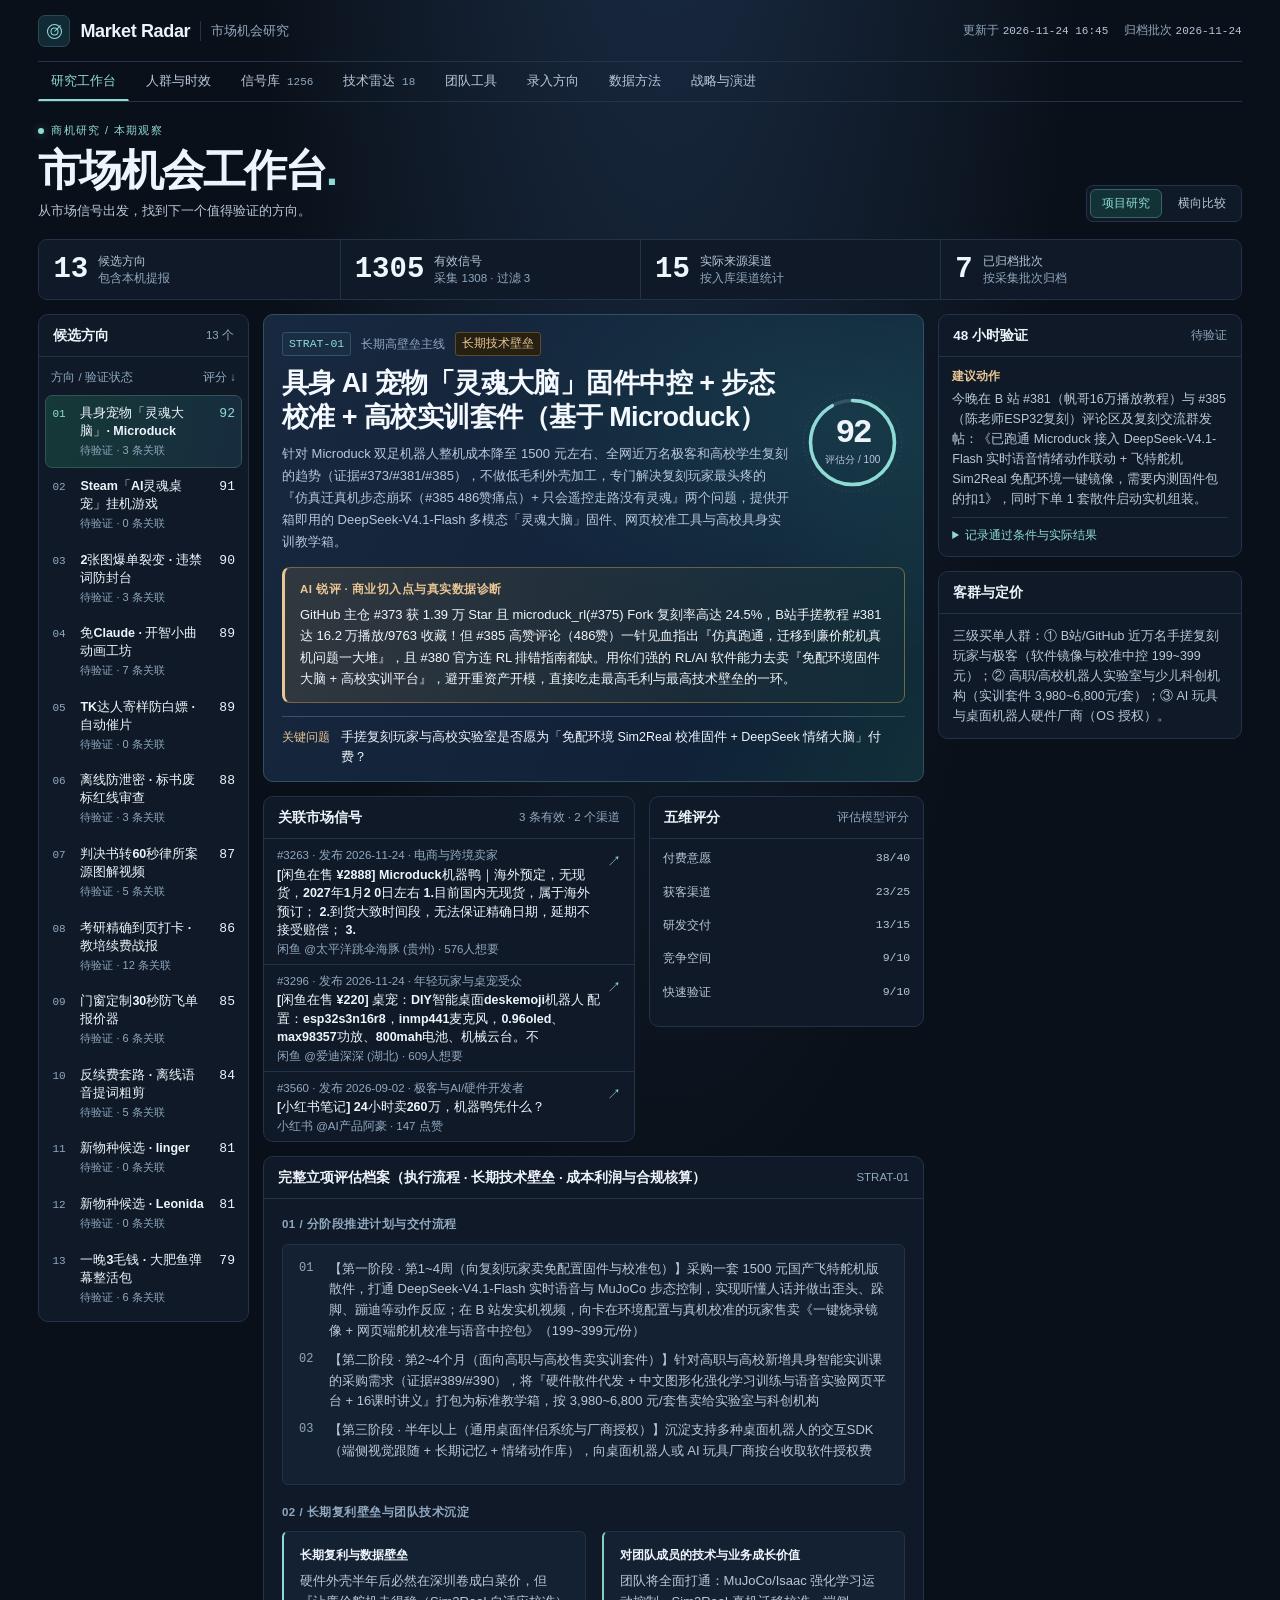
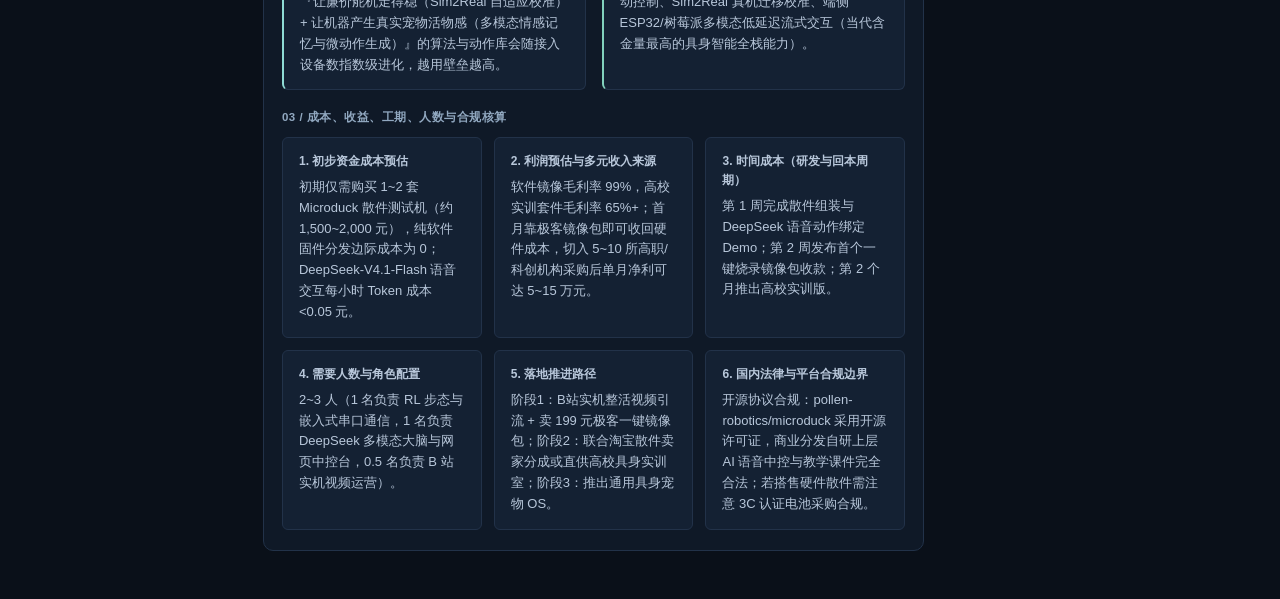
==== index.html @ 10a2bfe1 "feat(data): ingest 472 live Xianyu/Xiaohongshu/Chanmama XHR signals (total 1308)" ====
<!DOCTYPE html>
<html lang="zh-CN">
<head>
<meta charset="UTF-8">
<meta name="viewport" content="width=device-width, initial-scale=1.0">
<title>Market Radar — 产品立项与市场信号投研终端</title>
<style>
  :root {
    --bg: #0b0d11;
    --surface: #11141b;
    --panel: #161a23;
    --border: #222734;
    --border-focus: #3b82f6;
    --text: #f3f4f6;
    --text-secondary: #9ca3af;
    --text-muted: #6b7280;
    --accent: #3b82f6;
    --accent-dim: rgba(59, 130, 246, 0.12);
    --pos: #10b981;
  }
  * { box-sizing: border-box; }
  body {
    margin: 0;
    font-family: -apple-system, BlinkMacSystemFont, "Inter", "PingFang SC", "Hiragino Sans GB", sans-serif;
    background: var(--bg);
    color: var(--text);
    font-size: 13.5px;
    line-height: 1.6;
    -webkit-font-smoothing: antialiased;
  }
  .shell { max-width: 1380px; margin: 0 auto; padding: 28px 36px 60px; }
  /* Topbar */
  .topbar {
    display: flex; justify-content: space-between; align-items: baseline;
    border-bottom: 1px solid var(--border); padding-bottom: 18px; margin-bottom: 20px;
  }
  .brand { display: flex; align-items: baseline; gap: 14px; }
  .brand h1 { margin: 0; font-size: 18px; font-weight: 600; letter-spacing: -0.2px; color: var(--text); }
  .brand span { font-size: 12.5px; color: var(--text-muted); }
  .meta-right { font-size: 12px; color: var(--text-muted); display: flex; gap: 20px; }
  .meta-right b { color: var(--text-secondary); font-weight: 500; }

  /* Navigation & KPI strip */
  .subbar {
    display: flex; justify-content: space-between; align-items: center; flex-wrap: wrap; gap: 12px;
    margin-bottom: 22px;
  }
  .nav { display: flex; gap: 4px; background: var(--surface); padding: 4px; border-radius: 8px; border: 1px solid var(--border); }
  .nav-btn {
    background: transparent; color: var(--text-secondary); border: none;
    padding: 7px 14px; border-radius: 6px; cursor: pointer; font-size: 13px; font-weight: 500; transition: all 0.15s;
  }
  .nav-btn:hover { color: var(--text); }
  .nav-btn.active { background: var(--panel); color: var(--text); box-shadow: 0 1px 2px rgba(0,0,0,0.4); border: 1px solid var(--border); }
  .metrics-inline { display: flex; gap: 24px; font-size: 12.5px; color: var(--text-muted); }
  .metrics-inline strong { color: var(--text); font-weight: 600; font-variant-numeric: tabular-nums; margin-left: 4px; }

  /* Tables */
  .table-wrap { background: var(--surface); border: 1px solid var(--border); border-radius: 8px; overflow: hidden; margin-bottom: 20px; }
  table { width: 100%; border-collapse: collapse; font-size: 13px; }
  th, td { padding: 10px 14px; border-bottom: 1px solid var(--border); text-align: left; vertical-align: middle; }
  th { background: #0e1117; color: var(--text-muted); font-weight: 500; font-size: 12px; text-transform: uppercase; letter-spacing: 0.3px; }
  tr.row-item { cursor: pointer; transition: background 0.12s; }
  tr.row-item:hover { background: rgba(255,255,255,0.02); }
  tr.row-item.selected { background: var(--accent-dim); }
  tr.row-item.selected td:first-child { border-left: 3px solid var(--accent); }

  /* Pills & Badges (monochrome + subtle accent) */
  .pill {
    display: inline-block; padding: 2px 8px; border-radius: 4px; font-size: 11.5px; font-weight: 500;
    background: var(--panel); color: var(--text-secondary); border: 1px solid var(--border);
  }
  .pill-s { color: #93c5fd; border-color: rgba(59,130,246,0.35); background: rgba(59,130,246,0.1); }
  .num-score { font-size: 15px; font-weight: 600; color: var(--text); font-variant-numeric: tabular-nums; }

  /* Detail Inspector */
  .inspector {
    background: var(--surface); border: 1px solid var(--border); border-radius: 8px; padding: 24px 28px; margin-bottom: 24px;
  }
  .ins-head {
    display: flex; justify-content: space-between; align-items: flex-start; gap: 20px;
    border-bottom: 1px solid var(--border); padding-bottom: 16px; margin-bottom: 20px;
  }
  .ins-title { margin: 6px 0 0; font-size: 18px; font-weight: 600; color: var(--text); }
  .ins-score-box { text-align: right; min-width: 220px; }
  .ins-score-big { font-size: 26px; font-weight: 700; color: var(--text); font-variant-numeric: tabular-nums; line-height: 1; }
  .ins-score-sub { font-size: 11.5px; color: var(--text-muted); margin-top: 6px; }

  .sec-label {
    font-size: 11.5px; font-weight: 600; color: var(--text-muted); text-transform: uppercase;
    letter-spacing: 0.5px; margin-bottom: 10px; display: block;
  }
  .summary-lead {
    background: var(--panel); border: 1px solid var(--border); border-radius: 6px;
    padding: 12px 16px; color: var(--text); margin-bottom: 20px; font-size: 13.8px;
  }
  .grid-2 { display: grid; grid-template-columns: 1fr 1fr; gap: 16px; margin-bottom: 20px; }
  .grid-3 { display: grid; grid-template-columns: repeat(3, 1fr); gap: 12px; margin-bottom: 20px; }
  .card-cell {
    background: var(--panel); border: 1px solid var(--border); border-radius: 6px; padding: 14px 16px;
  }
  .cell-k { font-size: 12px; font-weight: 600; color: var(--text-secondary); margin-bottom: 6px; display: block; }
  .cell-v { color: var(--text-secondary); font-size: 13px; }
  .step-row { display: flex; gap: 10px; margin-bottom: 8px; color: var(--text-secondary); }
  .step-no { color: var(--text-muted); font-family: monospace; font-size: 12px; min-width: 20px; }

  .btn {
    background: var(--panel); color: var(--text-secondary); border: 1px solid var(--border);
    padding: 6px 12px; border-radius: 6px; cursor: pointer; font-size: 12px; transition: all 0.12s;
  }
  .btn:hover { color: var(--text); border-color: var(--text-secondary); }
  .btn-primary { background: var(--accent); color: #fff; border-color: var(--accent); font-weight: 500; }
  .btn-primary:hover { opacity: 0.92; color: #fff; border-color: var(--accent); }

  /* Form controls */
  input, select, textarea {
    background: var(--bg); color: var(--text); border: 1px solid var(--border);
    padding: 8px 12px; border-radius: 6px; font-size: 13px; width: 100%;
  }
  input:focus, select:focus { outline: none; border-color: var(--accent); }
  .field-lbl { display: block; font-size: 12px; color: var(--text-secondary); margin-bottom: 6px; }

  /* Modal */
  .modal-mask { display: none; position: fixed; inset: 0; background: rgba(0,0,0,0.75); z-index: 999; align-items: center; justify-content: center; padding: 20px; }
  .modal { background: var(--surface); border: 1px solid var(--border); border-radius: 8px; max-width: 680px; width: 100%; padding: 24px; }
  .modal-pre { background: var(--bg); padding: 14px; border-radius: 6px; border: 1px solid var(--border); white-space: pre-wrap; font-size: 13px; color: var(--text-secondary); margin: 14px 0; max-height: 380px; overflow-y: auto; }
  code { font-family: ui-monospace, SFMono-Regular, Menlo, monospace; font-size: 12px; background: var(--bg); padding: 2px 6px; border-radius: 4px; border: 1px solid var(--border); color: var(--text-secondary); }
</style>
<style>
:root {
  color-scheme: dark;
  --bg: #0b1017;
  --surface: #111923;
  --panel: #16212d;
  --border: #263443;
  --text: #e9eff7;
  --text-secondary: #b8c6d6;
  --text-muted: #99aabd;
  --accent: #75c6f2;
  --accent-dim: #172b3d;
  --pos: #81d1bd;
  --gold: #efc285;
  --mono: ui-monospace, SFMono-Regular, Menlo, monospace;
}
.shell { max-width: 1560px; padding: 18px clamp(16px, 3vw, 42px) 48px; }
.topbar { align-items: center; gap: 12px; padding-bottom: 14px; margin-bottom: 0; }
.brand { align-items: center; gap: 10px; }
.brand h1 { white-space: nowrap; letter-spacing: -.35px; }
.brand .brand-mark { display: grid; place-items: center; width: 32px; height: 32px; background: #2b261f; border: 1px solid #4b3c2d; border-radius: 7px; color: var(--gold); }
.brand-mark svg { width: 21px; height: 21px; stroke: currentColor; stroke-width: 1.2; }
.brand-caption { border-left: 1px solid var(--border); padding-left: 10px; }
.meta-right { align-items: center; gap: 16px; flex-wrap: wrap; }
.meta-right b { font: 11px var(--mono); }
.batch-stamp { border: 1px solid var(--border); border-radius: 4px; padding: 3px 8px; }
.subbar { margin-bottom: 20px; border-bottom: 1px solid var(--border); }
.nav { display: flex; flex-wrap: wrap; gap: 4px; border: 0; border-radius: 0; background: transparent; padding: 0; }
.nav-btn { border: 1px solid transparent; border-bottom: 2px solid transparent; border-radius: 0; padding: 9px 12px; font-size: 13px; }
.nav-btn.active { border: 1px solid transparent; border-bottom: 2px solid var(--gold); background: transparent; box-shadow: none; color: var(--gold); }
#lblSigCnt { font: 11px var(--mono); color: var(--text-muted); margin-left: 3px; }
:focus-visible { outline: 2px solid var(--accent); outline-offset: 2px; }
.btn-primary { color: #08131c; font-weight: 650; }
.btn-primary:hover { color: #08131c; }
.btn[aria-pressed="true"] { background: var(--accent-dim); border-color: #4e7897; color: var(--text); }
.research-heading { display: flex; justify-content: space-between; align-items: end; gap: 14px; flex-wrap: wrap; margin-bottom: 14px; }
.section-kicker { display: block; color: var(--gold); font: 600 11px/1.4 var(--mono); letter-spacing: .12em; }
.research-heading h2 { margin: 3px 0 2px; font-size: clamp(23px, 2.3vw, 32px); line-height: 1.2; font-weight: 630; letter-spacing: -.045em; }
.research-heading p { margin: 0; color: var(--text-muted); font-size: 13px; }
.mode-select { display: flex; gap: 4px; padding: 3px; background: var(--surface); border: 1px solid var(--border); border-radius: 7px; }
.mode-select .btn { padding: 5px 11px; background: transparent; border-color: transparent; white-space: nowrap; }
.mode-select .btn[aria-pressed="true"] { background: var(--accent-dim); border-color: #4e7897; }
.research-stats { display: grid; grid-template-columns: repeat(4,minmax(0,1fr)); gap: 1px; background: var(--border); border: 1px solid var(--border); border-radius: 8px; overflow: hidden; margin-bottom: 14px; }
.research-stats > div { background: var(--surface); display: grid; grid-template-columns: minmax(0,1fr) auto; gap: 0 8px; padding: 10px 15px; align-items: center; }
.research-stats span { color: var(--text-secondary); font-size: 12px; }
.research-stats strong { grid-row: span 2; font: 600 22px/1 var(--mono); color: var(--text); }
.research-stats small, .watch-sort, .panel-count { color: var(--text-muted); font-size: 11.5px; }
.research-desk { display: grid; grid-template-columns: minmax(200px, .95fr) minmax(0, 4fr); gap: 12px; align-items: start; }
.research-selection { display: grid; grid-template-columns: minmax(0, 1.65fr) minmax(254px, 1fr); gap: 12px; min-width: 0; }
.research-main, .research-context { display: grid; gap: 12px; align-content: start; min-width: 0; }
.desk-panel { background: var(--surface); border: 1px solid var(--border); border-radius: 8px; min-width: 0; }
.panel-head { min-height: 41px; display: flex; align-items: center; justify-content: space-between; gap: 8px; padding: 8px 13px; border-bottom: 1px solid var(--border); }
.panel-head h3 { margin: 0; font-size: 13px; white-space: nowrap; font-weight: 650; }
.panel-count { text-align: right; }
.watch-sort { margin: 7px 12px 4px; }
#watchList { padding: 0 6px 6px; }
.watch-item { font: inherit; cursor: pointer; text-align: left; width: 100%; display: grid; grid-template-columns: 22px minmax(0,1fr) 25px; gap: 6px; align-items: start; color: var(--text); border: 1px solid transparent; background: transparent; border-radius: 5px; padding: 8px 6px; }
.watch-item:hover { background: var(--panel); }
.watch-item[aria-pressed="true"] { background: var(--accent-dim); border-color: #38617b; }
.watch-rank, .watch-score, .asset-code, .mono { font-family: var(--mono); font-variant-numeric: tabular-nums; }
.watch-rank { color: var(--text-muted); font-size: 11px; padding-top: 2px; }
.watch-score { text-align: right; font-size: 13px; }
.watch-item[aria-pressed="true"] .watch-score { color: var(--accent); }
.watch-label strong { display: block; font-size: 12.5px; font-weight: 550; line-height: 1.44; overflow-wrap: anywhere; }
.watch-label small { display: block; color: var(--text-muted); font-size: 11px; margin-top: 2px; }
.project-brief { padding: 15px 17px; }
.brief-eyebrow { display: flex; flex-wrap: wrap; align-items: center; gap: 4px 8px; color: var(--text-muted); font-size: 11.5px; }
.asset-code { color: var(--accent); background: var(--accent-dim); padding: 2px 6px; border-radius: 3px; }
.project-brief h3 { font-size: clamp(20px, 2.1vw, 28px); letter-spacing: -.025em; margin: 6px 0 7px; line-height: 1.28; font-weight: 640; overflow-wrap: anywhere; }
.brief-lead, .brief-buyer p, .validation-body p { margin: 0; color: var(--text-secondary); overflow-wrap: anywhere; }
.brief-buyer { border-top: 1px solid var(--border); padding-top: 8px; margin-top: 9px; }
.brief-buyer span, .evidence-meta { color: var(--text-muted); font-size: 11.5px; }
.evidence-item { font: inherit; background: transparent; text-align: left; border: 0; border-bottom: 1px solid var(--border); width: 100%; cursor: pointer; color: var(--text); display: grid; gap: 1px; padding: 7px 31px 7px 13px; position: relative; }
.evidence-item:hover { background: var(--panel); }
.evidence-item strong { font-size: 12.5px; font-weight: 550; overflow-wrap: anywhere; }
.evidence-item small { color: var(--text-muted); font-size: 11.5px; overflow-wrap: anywhere; }
.evidence-arrow { position: absolute; top: 12px; right: 13px; color: var(--accent); }
.evidence-panel > .evidence-list:last-child .evidence-item:last-child { border-bottom: 0; }
.desk-panel summary { cursor: pointer; color: var(--accent); padding: 8px 13px; font-size: 12px; }
.evidence-panel details[open] > summary { border-bottom: 1px solid var(--border); }
.panel-empty { padding: 5px 13px; color: var(--text-muted); }
.archive-detail .inspector { border: 0; border-top: 1px solid var(--border); padding: 12px; margin: 0; }
.archive-detail .ins-head { display: block; }
.archive-detail .ins-score-box { text-align: left; margin-top: 12px; }
.archive-detail .grid-3 { grid-template-columns: repeat(2,minmax(0,1fr)); }
.factor-body, .validation-body { padding: 10px 13px; }
.factor-total { display: flex; align-items: baseline; gap: 5px; font: 11px var(--mono); color: var(--text-muted); margin: 0 0 7px; }
.factor-total strong { font-size: 31px; line-height: 1; color: var(--text); }
.factor-row { margin: 0 0 5px; }
.factor-row div { display: flex; justify-content: space-between; color: var(--text-secondary); font-size: 11.5px; }
.factor-row div span:last-child { font: 11.5px/1.6 var(--mono); }
.factor-row meter { appearance: none; display: block; height: 4px; width: 100%; margin: 2px 0 0; }
.factor-row meter::-webkit-meter-bar { border: 0; background: #27394c; border-radius: 5px; }
.factor-row meter::-webkit-meter-optimum-value { background: var(--accent); border-radius: 5px; }
.factor-row meter::-moz-meter-bar { background: var(--accent); border-radius: 5px; }
.quiet-note { display: block; margin: 7px 0 0; color: var(--text-muted); font-size: 11.5px; }
.validation-body .section-kicker { font: 600 11.5px/1.6 system-ui, sans-serif; letter-spacing: 0; margin-bottom: 3px; }
.validation-body p { font-size: 12.5px; }
.validation-question { margin-bottom: 9px; }
.validation-body details { border-top: 1px solid var(--border); margin-top: 8px; }
.validation-body summary { padding: 8px 0 1px; }
.validation-form { display: grid; gap: 7px; padding-top: 7px; }
.validation-form label { font-size: 12px; color: var(--text-secondary); }
.validation-form textarea { display: block; resize: vertical; }
.validation-form button { justify-self: start; }
#validationMessage:empty { display: none; }
#validationMessage { color: var(--pos); }
.matrix-panel .table-wrap { margin: 0; border: 0; border-radius: 0 0 8px 8px; }
.archive-panel { margin-bottom: 14px; }
.matrix-panel td:not(:nth-child(2)), .matrix-panel th { white-space: nowrap; }
.matrix-table .matrix-total { color: var(--accent); font-weight: 650; }
.matrix-link { font: inherit; color: var(--text); border: 0; background: transparent; padding: 0; text-align: left; cursor: pointer; }
.matrix-link:hover { text-decoration: underline; }
.matrix-link small { display: block; color: var(--text-muted); }
.table-wrap { overflow-x: auto; }
.signal-controls { display: flex; flex-wrap: wrap; gap: 8px; margin-bottom: 12px; align-items: center; }
.signal-controls input { max-width: 380px; }
.signal-controls select { max-width: 208px; }
.signal-controls output, .source-link { color: var(--text-muted); font-size: 12px; }
.source-link { display: inline-block; margin-top: 5px; }
#tab-signals table { min-width: 790px; }
#tab-signals td:nth-child(4) { overflow-wrap: anywhere; }
.modal-mask { position: fixed; inset: 0; border: 0; margin: auto; color: var(--text); background: transparent; width: min(100%, 760px); max-height: 100%; max-width: 100%; }
.modal-mask[open] { display: block; }
.modal-mask::backdrop { background: rgba(0,0,0,.72); }
.modal { margin: 0 auto; overflow-wrap: anywhere; }
.modal-links { display: flex; flex-wrap: wrap; align-items: baseline; gap: 4px 12px; font-size: 12px; }
#mHint { margin-right: 12px; }
#mLink { flex: none; }
@media (max-width: 1100px) {
  .research-desk { grid-template-columns: minmax(186px, .9fr) minmax(0, 3.5fr); }
}
@media (max-width: 950px) {
  .research-selection { grid-template-columns: minmax(0, 1fr); }
  .research-main, .research-context { display: contents; }
  .project-brief { order: -3; }
  .validation-panel { order: -2; }
  .evidence-panel { order: -1; }
  .archive-detail { order: 1; }
}
@media (max-width: 640px) {
  .topbar { align-items: start; flex-direction: column; }
  .meta-right { gap: 8px 12px; }
  .brand-caption { display: none; }
  .subbar { margin-bottom: 14px; }
  .nav-btn { font-size: 12px; padding: 7px 6px; min-height: 36px; }
  .research-stats { grid-template-columns: repeat(2,minmax(0,1fr)); }
  .research-stats > div { padding: 8px; }
  .research-stats strong { font-size: 18px; }
  .research-desk { grid-template-columns: minmax(0, 1fr); }
  #watchList { display: grid; grid-auto-flow: column; grid-auto-columns: minmax(146px, 44%); overflow-x: auto; padding-bottom: 8px; }
  .watch-item { min-height: 44px; }
  .watch-label small { font-size: 10.5px; }
  .watch-item { grid-template-columns: 15px minmax(0,1fr) 18px; gap: 3px; }
  .grid-2, .grid-3, .archive-detail .grid-3 { grid-template-columns: minmax(0,1fr); }
  .grid-2 > [style*="grid-column"] { grid-column: auto !important; }
  .inspector { padding: 14px; }
}

.roadmap-title { display: flex; justify-content: space-between; align-items: center; flex-wrap: wrap; gap: 8px; margin-bottom: 12px; }
.roadmap-title .sec-label { margin-bottom: 0; }
.roadmap-title a { text-decoration: none; }

/* Research workspace */
:root {
  --bg: #0a1019;
  --surface: #0f1927;
  --panel: #142133;
  --border: #223249;
  --text: #eef4fc;
  --text-secondary: #b8c7da;
  --text-muted: #91a8c0;
  --accent: #8edbd5;
  --accent-dim: #123236;
  --gold: #eac694;
}
body { background: radial-gradient(ellipse at 52% -25%, #1c304a 0%, var(--bg) 46%); }
.shell { padding-top: 15px; }
.brand .brand-mark { background: #122936; color: var(--accent); border-color: #294a53; }
.topbar { align-items: center; flex-direction: row; }
.meta-right { justify-content: end; }
.nav { flex-wrap: nowrap; overflow-x: auto; scrollbar-width: thin; max-width: 100%; }
.nav-btn { white-space: nowrap; flex: none; padding-inline: 12px; }
.nav-btn.active { color: var(--accent); border-bottom-color: var(--accent); }
#lblTechCnt { font: 11px var(--mono); color: var(--text-muted); margin-left: 3px; }
.research-heading { margin: 3px 0 17px; align-items: end; }
.research-heading h2 { font-size: clamp(29px, 3.35vw, 45px); font-weight: 680; margin: 5px 0; }
.research-heading h2 > span { color: var(--accent); }
.research-heading p { font-size: 13px; color: var(--text-secondary); }
.research-kicker { color: var(--accent); font-size: 11px; letter-spacing: .12em; display: flex; align-items: center; gap: 7px; }
.research-kicker > span { display: inline-block; background: var(--accent); width: 6px; height: 6px; border-radius: 100%; box-shadow: 0 0 10px #8edbd560; }
.mode-select .btn[aria-pressed="true"] { border-color: #376565; color: var(--accent); }
.research-stats { background: var(--surface); gap: 0; border-radius: 9px; }
.research-stats > div + div { border-left: 1px solid var(--border); }
.research-stats > div { grid-template-columns: auto minmax(0,1fr); column-gap: 10px; padding: 12px 14px; }
.research-stats span { grid-column: 2; grid-row: 1; }
.research-stats small { grid-column: 2; grid-row: 2; line-height: 1.35; }
.research-stats strong { grid-column: 1; grid-row: 1 / 3; color: #edf6ff; font-size: clamp(20px, 2.3vw, 29px); font-weight: 600; }
.research-desk { grid-template-columns: minmax(200px, .85fr) minmax(0, 3.95fr); gap: 14px; }
.research-selection { grid-template-columns: minmax(0, 2.18fr) minmax(237px, 1fr); gap: 14px; }
.research-main, .research-context { gap: 14px; }
.research-panels { display: grid; grid-template-columns: minmax(0, 1.35fr) minmax(145px, 1fr); gap: 14px; align-items: start; min-width: 0; }
.desk-panel { border-radius: 10px; }
.panel-head { padding: 10px 14px; }
.panel-head h3 { font-size: 13.5px; }
.watch-sort { display: flex; justify-content: space-between; padding: 4px 0; }
.watch-item { border-radius: 7px; padding: 8px 6px; }
.watch-item[aria-pressed="true"] { background: linear-gradient(100deg,#153936,#172c3f); border-color: #305552; }
.watch-item[aria-pressed="true"] .watch-rank { color: var(--accent); }
.watch-label strong { font-size: 12.5px; }
.project-brief {
  background:
    radial-gradient(ellipse at 88% 22%, #20565d73 0%, transparent 47%),
    linear-gradient(115deg,#18283f,#102138 70%,#112f39);
  border-color: #315065; padding: 17px 18px 14px; position: relative; overflow: hidden;
}
.brief-grid { display: grid; grid-template-columns: minmax(0,1fr) 105px; gap: 10px; align-items: center; }
.brief-eyebrow { gap: 6px 10px; }
.asset-code { background: #192e43; color: var(--accent); border: 1px solid #335267; }
.project-brief h3 { font-size: clamp(22px, 2.6vw, 34px); line-height: 1.18; letter-spacing: -.025em; margin: 9px 0 8px; }
.brief-lead { font-size: 13px; line-height: 1.7; }
.brief-question { display: flex; gap: 8px 11px; align-items: baseline; padding-top: 10px; margin-top: 13px; border-top: 1px solid #365267; }
.brief-question > span { color: var(--gold); font-size: 11.5px; white-space: nowrap; }
.brief-question p { margin: 0; font-size: 12.5px; color: var(--text); }
.score-dial { width: 105px; height: 105px; display: grid; place-items: center; position: relative; }
.score-dial svg { position: absolute; inset: 0; width: 100%; height: 100%; fill: none; }
.dial-guide { stroke: #4e7186; opacity: .66; stroke-dasharray: 1 4; }
.dial-track { stroke: #355261; stroke-width: 4; }
.dial-fill { stroke: var(--accent); stroke-width: 4; stroke-linecap: round; }
.dial-caption { text-align: center; position: relative; display: grid; gap: 2px; }
.dial-caption strong { font: 600 33px/1 var(--mono); letter-spacing: -.08em; }
.dial-caption span { font-size: 10px; color: var(--text-secondary); }
.context-note { padding: 12px 14px; font-size: 12.5px; color: var(--text-secondary); overflow-wrap: anywhere; }
.evidence-item strong { line-height: 1.48; }
.evidence-item small { line-height: 1.4; }
.factor-row { margin-bottom: 9px; }
.factor-row meter::-webkit-meter-bar { background: #263b4e; }
.tech-table table { min-width: 770px; }
#tab-toolkit code { overflow-wrap: anywhere; }
@keyframes reveal-selection { from { opacity: .65; transform: translateY(3px); } to { opacity: 1; transform: translateY(0); } }
@media (prefers-reduced-motion: no-preference) {
  .watch-item, .nav-btn, .evidence-item { transition: background-color .14s ease, border-color .14s ease, color .14s ease; }
  .research-main, .research-context { animation: reveal-selection .18s ease-out; }
}
@media (max-width: 1110px) {
  .research-selection { grid-template-columns: minmax(0,1fr); }
  .research-main, .research-context { display: grid; }
  .research-context { grid-template-columns: minmax(0,1.2fr) minmax(0,1fr); }
  .project-brief, .validation-panel, .evidence-panel, .archive-detail { order: 0; }
}
@media (max-width: 760px) {
  .shell { padding-inline: 14px; }
  .research-desk { grid-template-columns: minmax(0, 1fr); }
  #watchList { display: grid; grid-auto-flow: column; grid-auto-columns: minmax(146px, 40%); overflow-x: auto; }
  .watch-sort { margin-bottom: 1px; }
}
@media (max-width: 560px) {
  .topbar { gap: 4px; align-items: start; }
  .brand h1 { font-size: 15px; }
  .brand .brand-mark { width: 28px; height: 28px; }
  .brand-caption, .batch-stamp { display: none; }
  .meta-right span { font-size: 10.5px; }
  .meta-right b { display: block; font-size: 10px; }
  .nav-btn { padding-inline: 8px; }
  .research-heading { gap: 10px; }
  .research-stats { grid-template-columns: repeat(2,minmax(0,1fr)); }
  .research-stats > div { padding: 8px 9px; }
  .research-stats > div:nth-child(3) { border-left: 0; }
  .research-stats > div:nth-child(n+3) { border-top: 1px solid var(--border); }
  .research-main, .research-context, .research-panels { display: contents; }
  .project-brief { order: -3; }
  .validation-panel { order: -2; }
  .evidence-panel { order: -1; }
  .archive-detail { order: 1; }
  .brief-grid { grid-template-columns: minmax(0,1fr) 80px; }
  .score-dial { width: 80px; height: 80px; }
  .dial-caption strong { font-size: 25px; }
  .dial-caption span { font-size: 8px; }
  #watchList { grid-auto-columns: minmax(134px, 44%); }
}

/* AI Sharp Review Callout & Unfolded Archive */
.project-brief h3 {
  font-size: clamp(20px, 2.15vw, 27px);
  line-height: 1.28;
  letter-spacing: -0.02em;
  margin: 10px 0 8px;
  color: #f4f9ff;
}
.sharp-callout {
  margin-top: 14px;
  padding: 12px 15px;
  background: linear-gradient(95deg, rgba(235, 179, 82, 0.13), rgba(20, 48, 56, 0.45));
  border: 1px solid rgba(235, 179, 82, 0.38);
  border-left: 3px solid var(--gold);
  border-radius: 8px;
}
.sharp-badge {
  font-size: 11.5px;
  font-weight: 650;
  color: var(--gold);
  letter-spacing: 0.04em;
  margin-bottom: 5px;
  display: flex;
  align-items: center;
  gap: 6px;
}
.sharp-callout p {
  margin: 0;
  font-size: 13px;
  line-height: 1.65;
  color: #f1f5f9;
}
.archive-open .inspector {
  background: transparent;
  border: 0;
  padding: 16px 18px 20px;
  margin: 0;
}
.archive-open .ins-head,
.archive-open .summary-lead {
  display: none;
}

/* Freshness & Persona Analytics */
.fresh-badge { display: inline-block; padding: 1px 6px; border-radius: 4px; font-size: 10.5px; font-weight: 600; font-family: var(--mono); }
.fresh-7d { background: rgba(45, 212, 191, 0.16); color: var(--accent); border: 1px solid rgba(45, 212, 191, 0.35); }
.fresh-30d { background: rgba(59, 130, 246, 0.15); color: #93c5fd; border: 1px solid rgba(59, 130, 246, 0.35); }
.fresh-90d { background: rgba(148, 163, 184, 0.14); color: #cbd5e1; border: 1px solid rgba(148, 163, 184, 0.28); }
.fresh-stale { background: rgba(239, 68, 68, 0.12); color: #fca5a5; border: 1px solid rgba(239, 68, 68, 0.3); }
.aud-pill { display: inline-block; padding: 2px 8px; border-radius: 99px; font-size: 11px; background: #192b3c; color: #bae6fd; border: 1px solid #2d4a63; margin-top: 4px; }
.persona-bar-bg { width: 100%; height: 6px; background: #1a2636; border-radius: 4px; overflow: hidden; margin-top: 6px; display: flex; }
.persona-bar-fresh { background: var(--accent); height: 100%; }
.persona-bar-old { background: #475569; height: 100%; }
.timeline-grid { display: grid; grid-template-columns: repeat(4, 1fr); gap: 12px; margin-bottom: 18px; }

</style>
</head>
<body>
<div class="shell">
  <header class="topbar">
    <div class="brand">
      <span class="brand-mark" aria-hidden="true"><svg viewBox="0 0 24 24" fill="none"><circle cx="12" cy="12" r="8"/><circle cx="12" cy="12" r="4"/><path d="M12 12l7-7"/></svg></span>
      <h1>Market Radar</h1>
      <span class="brand-caption">市场机会研究</span>
    </div>
    <div class="meta-right">
      <span>更新于 <b id="lblUpdated"></b></span>
      <span>归档批次 <b id="lblBatches"></b></span>
    </div>
  </header>

  <div class="subbar">
    <nav class="nav" aria-label="主导航">
      <button class="nav-btn active" aria-current="page" onclick="switchTab('tab-projects', this)">研究工作台</button>
      <button class="nav-btn" onclick="switchTab('tab-persona', this)">人群与时效</button>
      <button class="nav-btn" onclick="switchTab('tab-signals', this)">信号库 <span id="lblSigCnt">0</span></button>
      <button class="nav-btn" onclick="switchTab('tab-tech', this)">技术雷达 <span id="lblTechCnt">0</span></button>
      <button class="nav-btn" onclick="switchTab('tab-toolkit', this)">团队工具</button>
      <button class="nav-btn" onclick="switchTab('tab-submit', this)">录入方向</button>
      <button class="nav-btn" onclick="switchTab('tab-whitepaper', this)">数据方法</button>
      <button class="nav-btn" onclick="switchTab('tab-roadmap', this)">战略与演进</button>
    </nav>
  </div>

  <div id="tab-projects"></div>
  <div id="tab-persona" style="display:none;"></div>
  <div id="tab-signals" style="display:none;"></div>
  <div id="tab-tech" style="display:none;"></div>
  <div id="tab-toolkit" style="display:none;"></div>
  <div id="tab-submit" style="display:none;"></div>
  <div id="tab-whitepaper" style="display:none;"></div>
  <div id="tab-roadmap" style="display:none;"></div>
</div>

<dialog class="modal-mask" id="snapModal" aria-labelledby="mTitle" onclick="if(event.target===this)this.close()">
  <div class="modal">
    <div style="display:flex;justify-content:space-between;align-items:center;gap:12px;">
      <strong id="mTitle" style="font-size:15px;">证据快照</strong>
      <form method="dialog"><button class="btn">关闭</button></form>
    </div>
    <div id="mMeta" style="font-size:12px;color:var(--text-muted);margin-top:6px;"></div>
    <div class="modal-pre" id="mBody"></div>
    <div class="modal-links">
      <span id="mHint" style="color:var(--text-muted);"></span>
      <a id="mLink" target="_blank" rel="noopener noreferrer" style="color:var(--accent);text-decoration:none;"></a>
    </div>
  </div>
</dialog>

<script>
const DATA = {"persona_stats": {"ref_date": "2026-11-24", "freshness_breakdown": {"7d_hot": 596, "30d_active": 173, "90d_recent": 250, "180d_halfyear": 237, "stale_archive": 49, "recent_unverified": 0}, "audience_personas": [{"audience": "电商与跨境卖家", "total": 267, "fresh_30d": 216, "stale_cnt": 8, "pay_habit": "按 ROI 算账，凡能防违规封店、提效测款均爽快付费", "price_band": "39~299 元/月 订阅制", "channels": "抖音电商群、小红书店群帖、深圳/义乌卖家圈"}, {"audience": "年轻玩家与桌宠受众", "total": 157, "fresh_30d": 110, "stale_cnt": 6, "pay_habit": "为情绪陪伴、摸鱼解压与捏 OC 外观冲动付费，适合全球买断+DLC", "price_band": "18~29 元 Steam 本体 + 6~12 元 DLC", "channels": "Steam 新品节、B站游戏/桌宠区、小红书二次元OC圈"}, {"audience": "B端企业与招投标专员", "total": 184, "fresh_30d": 108, "stale_cnt": 5, "pay_habit": "防损失驱动（防废标/防泄密），客单价高且年卡续费稳，重视本地隐私", "price_band": "49 元/次 或 699~1980 元/年", "channels": "招投标社群、工程造价论坛、闲鱼企业代查服务"}, {"audience": "备考学生与K12家长", "total": 239, "fresh_30d": 107, "stale_cnt": 9, "pay_habit": "焦虑驱动型即时付费，先款后货零账期，极重打印排版体验", "price_band": "9.9~49.9 元 单次定制/打印包", "channels": "闲鱼搜索、小红书备考/鸡娃笔记、家长微信群"}, {"audience": "视频博主与内容创作者", "total": 215, "fresh_30d": 78, "stale_cnt": 12, "pay_habit": "高频生产刚需，极其反感流氓自动续费，偏好买断或按量计费", "price_band": "29.9~69 元 买断或月卡", "channels": "B站教程评论区、小红书剪辑/口播痛点帖"}, {"audience": "线下门店与个体商户", "total": 67, "fresh_30d": 45, "stale_cnt": 6, "pay_habit": "不懂电脑 Excel，只认手机点选 30 秒出图，偏好百元内一次买断", "price_band": "99~199 元/年 或买断", "channels": "抖音/快手同城同行视频评论区、建材市场群"}, {"audience": "高客单专业服务IP(律所/教培/财税)", "total": 55, "fresh_30d": 42, "stale_cnt": 0, "pay_habit": "获客与续费导向（成一单赚数千上万），愿为能装门面逼单的工具付年费", "price_band": "199~299 元/月 或 299~999 元/年", "channels": "小红书低赞专业博主私信、教培校长/督导群"}, {"audience": "极客与AI/硬件开发者", "total": 75, "fresh_30d": 39, "stale_cnt": 0, "pay_habit": "愿为免配环境整合包、校准固件与节省折腾时间买单", "price_band": "99~399 元 镜像/买断包", "channels": "GitHub、B站硬核科技区、V2EX、复刻交流群"}, {"audience": "大众效率与副业人群", "total": 46, "fresh_30d": 24, "stale_cnt": 3, "pay_habit": "关注实用工具与性价比", "price_band": "19.9~99 元", "channels": "小红书 / 闲鱼 / B站"}]}, "tech_radar": [{"source": "GitHub Trending / 近期飙升", "name": "stablyai/orca", "description": "Orca lets you run a fleet of bots with your own subscription (e.g. Claude Code, Grok, Agy, Codex). Available on desktop, mobile and remote runtime.", "stars": 132236, "forks": 8433, "language": "TypeScript", "url": "https://github.com/stablyai/orca", "updated_at": "2026-11-22", "category": "Agent 与编码工作流", "internal_use": "高优引入：可直接作为团队 Codex / DeepSeek Harness 的外部 MCP 工具或 Skill 模板参考，减少重复手写脚手架。", "commercial_idea": "国内许多中小开发团队不会配置复杂 Agent Harness，可提取其核心工作流封装为开箱即用的垂直行业自动化脚本包。"}, {"source": "GitHub Trending / 近期飙升", "name": "rustdesk/rustdesk", "description": "An open-source remote desktop application designed for self-hosting, as an alternative to TeamViewer.", "stars": 130685, "forks": 21059, "language": "Rust", "url": "https://github.com/rustdesk/rustdesk", "updated_at": "2026-11-21", "category": "前沿开源工具", "internal_use": "技术视野储备：关注其架构设计与轻量化实现思路，按需引入团队工具箱。", "commercial_idea": "观察其在海外社区的付费转化模式，评估是否存在中国本土化平替空间。"}, {"source": "GitHub Trending / 近期飙升", "name": "OpenMontageInc/OpenMontage", "description": "World's first open-source, agentic video production system. 12 production pipelines, 100+ tools, 700+ agent skill and production-knowledge files. Turn your AI coding assistant into a full video production studio.", "stars": 82207, "forks": 11199, "language": "Python", "url": "https://github.com/OpenMontageInc/OpenMontage", "updated_at": "2026-11-16", "category": "Agent 与编码工作流", "internal_use": "高优引入：可直接作为团队 Codex / DeepSeek Harness 的外部 MCP 工具或 Skill 模板参考，减少重复手写脚手架。", "commercial_idea": "国内许多中小开发团队不会配置复杂 Agent Harness，可提取其核心工作流封装为开箱即用的垂直行业自动化脚本包。"}, {"source": "GitHub Trending / 近期飙升", "name": "ansible/ansible", "description": "Ansible is a radically simple IT automation platform that makes your applications and systems easier to deploy and maintain. Automate everything from code deployment to network configuration to cloud management, in a lan", "stars": 71594, "forks": 24389, "language": "Python", "url": "https://github.com/ansible/ansible", "updated_at": "2026-11-19", "category": "Agent 与编码工作流", "internal_use": "高优引入：可直接作为团队 Codex / DeepSeek Harness 的外部 MCP 工具或 Skill 模板参考，减少重复手写脚手架。", "commercial_idea": "国内许多中小开发团队不会配置复杂 Agent Harness，可提取其核心工作流封装为开箱即用的垂直行业自动化脚本包。"}, {"source": "GitHub Trending / 近期飙升", "name": "remoteintech/remote-jobs", "description": "Source for remoteintech.company — a community-maintained directory of remote-friendly tech companies", "stars": 41200, "forks": 3972, "language": "JavaScript", "url": "https://github.com/remoteintech/remote-jobs", "updated_at": "2026-11-20", "category": "数据采集与检索增强", "internal_use": "增强雷达：可用于升级本仓库 (Market Radar) 的底层网页解析与正文提取能力。", "commercial_idea": "可面向跨境电商或市场部门封装为垂直行业竞品监控桌面小工具。"}, {"source": "GitHub Trending / 近期飙升", "name": "microsoft/playwright-mcp", "description": "Playwright MCP server", "stars": 39984, "forks": 3478, "language": "TypeScript", "url": "https://github.com/microsoft/playwright-mcp", "updated_at": "2026-11-18", "category": "Agent 与编码工作流", "internal_use": "高优引入：可直接作为团队 Codex / DeepSeek Harness 的外部 MCP 工具或 Skill 模板参考，减少重复手写脚手架。", "commercial_idea": "国内许多中小开发团队不会配置复杂 Agent Harness，可提取其核心工作流封装为开箱即用的垂直行业自动化脚本包。"}, {"source": "GitHub Trending / 近期飙升", "name": "Anil-matcha/Open-Generative-AI", "description": "Uncensored Open-source alternative to AI video platforms — Free AI image & video generation studio with 800+ models (Flux, Midjourney, Kling, Sora, Veo). No content filters. Self-hosted, MIT licensed.", "stars": 35663, "forks": 6852, "language": "JavaScript", "url": "https://github.com/Anil-matcha/Open-Generative-AI", "updated_at": "2026-11-21", "category": "多模态与文档生产力", "internal_use": "组件复用：可直接接入团队现有的视频/文档处理管线（如 LawFlow 或知识动画生成引擎），降低底层研发耗时。", "commercial_idea": "极易变现：海外开源多模态工具通常只有英文 CLI 界面，包装一层中文极简 GUI 或小程序即可在闲鱼/小红书按买断制或包月售卖。"}, {"source": "GitHub Trending / 近期飙升", "name": "huggingface/diffusers", "description": "🤗 Diffusers: State-of-the-art diffusion models for image, video, and audio generation in PyTorch.", "stars": 34963, "forks": 7504, "language": "Python", "url": "https://github.com/huggingface/diffusers", "updated_at": "2026-11-21", "category": "多模态与文档生产力", "internal_use": "组件复用：可直接接入团队现有的视频/文档处理管线（如 LawFlow 或知识动画生成引擎），降低底层研发耗时。", "commercial_idea": "极易变现：海外开源多模态工具通常只有英文 CLI 界面，包装一层中文极简 GUI 或小程序即可在闲鱼/小红书按买断制或包月售卖。"}, {"source": "GitHub Trending / 近期飙升", "name": "ccch1mneyyy/dsh-Go", "description": "dsh-go — DeepSeek Harness 装进口袋：手机本机运行，也能遥控你的电脑。", "stars": 29802, "forks": 1426, "language": "Dart", "url": "https://github.com/ccch1mneyyy/dsh-Go", "updated_at": "2026-11-22", "category": "Agent 与编码工作流", "internal_use": "高优引入：可直接作为团队 Codex / DeepSeek Harness 的外部 MCP 工具或 Skill 模板参考，减少重复手写脚手架。", "commercial_idea": "国内许多中小开发团队不会配置复杂 Agent Harness，可提取其核心工作流封装为开箱即用的垂直行业自动化脚本包。"}, {"source": "GitHub Trending / 近期飙升", "name": "deepseek-ai/dsh-superagent-prototype", "description": "Towards a More Autonomous Agent System", "stars": 24185, "forks": 3010, "language": "TypeScript", "url": "https://github.com/deepseek-ai/dsh-superagent-prototype", "updated_at": "2026-11-03", "category": "Agent 与编码工作流", "internal_use": "高优引入：可直接作为团队 Codex / DeepSeek Harness 的外部 MCP 工具或 Skill 模板参考，减少重复手写脚手架。", "commercial_idea": "国内许多中小开发团队不会配置复杂 Agent Harness，可提取其核心工作流封装为开箱即用的垂直行业自动化脚本包。"}, {"source": "GitHub Trending / 近期飙升", "name": "janestreet/agent_skills", "description": "Agent skills", "stars": 10589, "forks": 735, "language": "Multi", "url": "https://github.com/janestreet/agent_skills", "updated_at": "2026-11-17", "category": "Agent 与编码工作流", "internal_use": "高优引入：可直接作为团队 Codex / DeepSeek Harness 的外部 MCP 工具或 Skill 模板参考，减少重复手写脚手架。", "commercial_idea": "国内许多中小开发团队不会配置复杂 Agent Harness，可提取其核心工作流封装为开箱即用的垂直行业自动化脚本包。"}, {"source": "GitHub Trending / 近期飙升", "name": "wangzan101/Mika", "description": "An on-device AI agent for Android that operates apps and the web to get things done for you.", "stars": 9526, "forks": 2142, "language": "Kotlin", "url": "https://github.com/wangzan101/Mika", "updated_at": "2026-11-22", "category": "Agent 与编码工作流", "internal_use": "高优引入：可直接作为团队 Codex / DeepSeek Harness 的外部 MCP 工具或 Skill 模板参考，减少重复手写脚手架。", "commercial_idea": "国内许多中小开发团队不会配置复杂 Agent Harness，可提取其核心工作流封装为开箱即用的垂直行业自动化脚本包。"}, {"source": "Hacker News (Show HN)", "name": "Build Your Own AI Agent CLI in 150 Lines", "description": "海外独立开发者近期展示项目（34 赞 / 4 条讨论），反映一线工具需求风向。", "stars": 34, "forks": 4, "language": "Web/CLI", "url": "https://go-micro.dev/blog/11", "updated_at": "2026-06-02", "category": "Agent 与编码工作流", "internal_use": "高优引入：可直接作为团队 Codex / DeepSeek Harness 的外部 MCP 工具或 Skill 模板参考，减少重复手写脚手架。", "commercial_idea": "国内许多中小开发团队不会配置复杂 Agent Harness，可提取其核心工作流封装为开箱即用的垂直行业自动化脚本包。"}, {"source": "Hacker News (Show HN)", "name": "Webctl – Browser automation for agents based on CLI instead of MCP", "description": "海外独立开发者近期展示项目（134 赞 / 38 条讨论），反映一线工具需求风向。", "stars": 134, "forks": 38, "language": "Web/CLI", "url": "https://github.com/cosinusalpha/webctl", "updated_at": "2026-01-14", "category": "Agent 与编码工作流", "internal_use": "高优引入：可直接作为团队 Codex / DeepSeek Harness 的外部 MCP 工具或 Skill 模板参考，减少重复手写脚手架。", "commercial_idea": "国内许多中小开发团队不会配置复杂 Agent Harness，可提取其核心工作流封装为开箱即用的垂直行业自动化脚本包。"}, {"source": "Hacker News (Show HN)", "name": "An AI agent that learns your product and guides your users", "description": "海外独立开发者近期展示项目（69 赞 / 31 条讨论），反映一线工具需求风向。", "stars": 69, "forks": 31, "language": "Web/CLI", "url": "https://frigade.ai", "updated_at": "2025-07-30", "category": "Agent 与编码工作流", "internal_use": "高优引入：可直接作为团队 Codex / DeepSeek Harness 的外部 MCP 工具或 Skill 模板参考，减少重复手写脚手架。", "commercial_idea": "国内许多中小开发团队不会配置复杂 Agent Harness，可提取其核心工作流封装为开箱即用的垂直行业自动化脚本包。"}, {"source": "Hacker News (Show HN)", "name": "Dexto – Connect your AI Agents with real-world tools and data", "description": "海外独立开发者近期展示项目（41 赞 / 12 条讨论），反映一线工具需求风向。", "stars": 41, "forks": 12, "language": "Web/CLI", "url": "https://github.com/truffle-ai/dexto", "updated_at": "2025-10-28", "category": "Agent 与编码工作流", "internal_use": "高优引入：可直接作为团队 Codex / DeepSeek Harness 的外部 MCP 工具或 Skill 模板参考，减少重复手写脚手架。", "commercial_idea": "国内许多中小开发团队不会配置复杂 Agent Harness，可提取其核心工作流封装为开箱即用的垂直行业自动化脚本包。"}, {"source": "Hacker News (Show HN)", "name": "Moltis – AI assistant with memory, tools, and self-extending skills", "description": "海外独立开发者近期展示项目（131 赞 / 52 条讨论），反映一线工具需求风向。", "stars": 131, "forks": 52, "language": "Web/CLI", "url": "https://www.moltis.org", "updated_at": "2026-02-12", "category": "Agent 与编码工作流", "internal_use": "高优引入：可直接作为团队 Codex / DeepSeek Harness 的外部 MCP 工具或 Skill 模板参考，减少重复手写脚手架。", "commercial_idea": "国内许多中小开发团队不会配置复杂 Agent Harness，可提取其核心工作流封装为开箱即用的垂直行业自动化脚本包。"}, {"source": "Hacker News (Show HN)", "name": "Klavis AI – Open-source MCP integration for AI applications", "description": "海外独立开发者近期展示项目（79 赞 / 50 条讨论），反映一线工具需求风向。", "stars": 79, "forks": 50, "language": "Web/CLI", "url": "https://github.com/Klavis-AI/klavis", "updated_at": "2025-05-05", "category": "Agent 与编码工作流", "internal_use": "高优引入：可直接作为团队 Codex / DeepSeek Harness 的外部 MCP 工具或 Skill 模板参考，减少重复手写脚手架。", "commercial_idea": "国内许多中小开发团队不会配置复杂 Agent Harness，可提取其核心工作流封装为开箱即用的垂直行业自动化脚本包。"}], "updated_at": "2026-11-24 16:45", "projects": [{"code": "STRAT-01", "category_tag": "长期高壁垒主线 · 开源具身桌面宠物", "title": "具身 AI 宠物「灵魂大脑」固件中控 + 步态校准 + 高校实训套件（基于 Microduck）", "score": 92, "score_detail": "付费意愿 38/40 · 获客截流 23/25 · 研发交付 13/15 · 竞争缝隙 9/10 · 48h测款 9/10", "plain_what_to_do": "针对 Microduck 双足机器人整机成本降至 1500 元左右、全网近万名极客和高校学生复刻的趋势（证据#373/#381/#385），不做低毛利外壳加工，专门解决复刻玩家最头疼的『仿真迁真机步态崩坏（#385 486赞痛点）+ 只会遥控走路没有灵魂』两个问题，提供开箱即用的 DeepSeek-V4.1-Flash 多模态「灵魂大脑」固件、网页校准工具与高校具身实训教学箱。", "workflow_steps": ["【第一阶段 · 第1~4周（向复刻玩家卖免配置固件与校准包）】采购一套 1500 元国产飞特舵机版散件，打通 DeepSeek-V4.1-Flash 实时语音与 MuJoCo 步态控制，实现听懂人话并做出歪头、跺脚、蹦迪等动作反应；在 B 站发实机视频，向卡在环境配置与真机校准的玩家售卖《一键烧录镜像 + 网页端舵机校准与语音中控包》（199~399元/份）", "【第二阶段 · 第2~4个月（面向高职与高校售卖实训套件）】针对高职与高校新增具身智能实训课的采购需求（证据#389/#390），将『硬件散件代发 + 中文图形化强化学习训练与语音实验网页平台 + 16课时讲义』打包为标准教学箱，按 3,980~6,800 元/套售卖给实验室与科创机构", "【第三阶段 · 半年以上（通用桌面伴侣系统与厂商授权）】沉淀支持多种桌面机器人的交互SDK（端侧视觉跟随 + 长期记忆 + 情绪动作库），向桌面机器人或 AI 玩具厂商按台收取软件授权费"], "who_pays_and_price": "三级买单人群：① B站/GitHub 近万名手搓复刻玩家与极客（软件镜像与校准中控 199~399元）；② 高职/高校机器人实验室与少儿科创机构（实训套件 3,980~6,800元/套）；③ AI 玩具与桌面机器人硬件厂商（OS 授权）。", "ai_sharp_review": "GitHub 主仓 #373 获 1.39 万 Star 且 microduck_rl(#375) Fork 复刻率高达 24.5%，B站手搓教程 #381 达 16.2 万播放/9763 收藏！但 #385 高赞评论（486赞）一针见血指出『仿真跑通，迁移到廉价舵机真机问题一大堆』，且 #380 官方连 RL 排错指南都缺。用你们强的 RL/AI 软件能力去卖『免配环境固件大脑 + 高校实训平台』，避开重资产开模，直接吃走最高毛利与最高技术壁垒的一环。", "plan_48h": "今晚在 B 站 #381（帆哥16万播放教程）与 #385（陈老师ESP32复刻）评论区及复刻交流群发帖：《已跑通 Microduck 接入 DeepSeek-V4.1-Flash 实时语音情绪动作联动 + 飞特舵机 Sim2Real 免配环境一键镜像，需要内测固件包的扣1》，同时下单 1 套散件启动实机组装。", "evidence_ids": [3263, 3296, 3560, 373, 375, 377, 378, 380, 381, 385, 387, 390], "compounding": {"tier": "长期技术壁垒", "snowball": "硬件外壳半年后必然在深圳卷成白菜价，但『让廉价舵机走得稳（Sim2Real 自适应校准）+ 让机器产生真实宠物活物感（多模态情感记忆与微动作生成）』的算法与动作库会随接入设备数指数级进化，越用壁垒越高。", "skill_gain": "团队将全面打通：MuJoCo/Isaac 强化学习运动控制、Sim2Real 真机迁移校准、端侧 ESP32/树莓派多模态低延迟流式交互（当代含金量最高的具身智能全栈能力）。"}, "biz_eval": {"cost": "初期仅需购买 1~2 套 Microduck 散件测试机（约 1,500~2,000 元），纯软件固件分发边际成本为 0；DeepSeek-V4.1-Flash 语音交互每小时 Token 成本 \u003c0.05 元。", "profit": "软件镜像毛利率 99%，高校实训套件毛利率 65%+；首月靠极客镜像包即可收回硬件成本，切入 5~10 所高职/科创机构采购后单月净利可达 5~15 万元。", "time": "第 1 周完成散件组装与 DeepSeek 语音动作绑定 Demo；第 2 周发布首个一键烧录镜像包收款；第 2 个月推出高校实训版。", "team": "2~3 人（1 名负责 RL 步态与嵌入式串口通信，1 名负责 DeepSeek 多模态大脑与网页中控台，0.5 名负责 B 站实机视频运营）。", "landing": "阶段1：B站实机整活视频引流 + 卖 199 元极客一键镜像包；阶段2：联合淘宝散件卖家分成或直供高校具身实训室；阶段3：推出通用具身宠物 OS。", "compliance": "开源协议合规：pollen-robotics/microduck 采用开源许可证，商业分发自研上层 AI 语音中控与教学课件完全合法；若搭售硬件散件需注意 3C 认证电池采购合规。"}}, {"code": "STRAT-02", "category_tag": "战略级联动 · 免版号全球美金结算", "title": "Steam 桌面挂机游戏「AI 灵魂桌宠 / 摸鱼小鸭牧场」（与 Microduck 软硬同源联动）", "score": 91, "score_detail": "付费意愿 36/40 · 获客截流 23/25 · 研发交付 14/15 · 竞争缝隙 9/10 · 48h测款 9/10", "plain_what_to_do": "避开国内微信小游戏『无版号禁内购、买量极卷』（证据#554）与重度独立游戏『研发一年九死一生』（#548）两大火坑，切入近期爆火的 Steam 屏幕底部透明挂机桌宠赛道（证据#553 近30天同类桌宠下载47万次、#547 收藏率9.0%）。直接复用你们的大肥鱼与 Microduck「灵魂大脑」状态机，结合 Godot + Coding Agent 游戏管线（#539/#540），3~4 周做出一款驻留在任务栏上方、会偷看主人敲代码/刷网页并毒舌陪伴、还能繁殖换装的 AI 桌面小鸭子/肥鱼挂机游戏，上架 Steam 全球收美金。", "workflow_steps": ["【第一阶段 · 第1~3周（Steam 商店页胶囊图与试玩 Demo 测愿望单）】用 Godot 引擎（#539）搭建占屏幕底部 15% 的透明置顶窗口，复用你们已有的『大肥鱼/小鸭子』性格设定与本地行为树+DeepSeek-V4.1-Flash 极低成本吐槽对话，剪辑 15 秒『写代码被桌面毒舌小鸭子嘲讽』短视频发 B 站/小红书/TikTok 攒 Steam 愿望单（目标首周破 3,000 愿望单）", "【第二阶段 · 第4~6周（Steam 抢先体验版全球发售收美金）】缴纳 100 美元 Steam Direct 押金（免国内游戏版号），定价 18~24 元人民币（海外 $3.99~$4.99）买断制上线，附带 6~12 元『自定义捏 OC 外观 / 赛博工位皮肤 DLC』（对标证据#547 捏自推桌宠高收藏刚需）", "【第三阶段 · 3个月后（与 STRAT-01 软硬一体联动壁垒）】打通『屏幕电子宠物 → 实体 Microduck 机器人』一键灵魂同步：玩家在 Steam 桌面上养熟、积累了专属记忆和口头禅的那只电子小鸭子，可直接导出记忆档案灌入你们的 Microduck 实体硬件套件中，形成纯游戏团队和纯硬件作坊都抄不走的软硬一体 IP 壁垒"], "who_pays_and_price": "买单人群：全球 Steam 上班族、程序员、大学生摸鱼党与二次元 OC 桌宠爱好者（证据#545/#547/#553）。收费：Steam 本体 18~24 元（$3.99）买断 + 角色外观 DLC（6~12 元）+ 后续实体硬件联动转化。", "ai_sharp_review": "真实数据对比极其鲜明：国内微信小游戏无版号只能靠微薄广告费（#554），而 Steam 桌面挂机陪伴类游戏（如《动物栏：桌面牧场》《Rusty's Retirement》及 #553 提到的月下载 47 万养鱼桌宠、#545 BongoCat 36万播放）研发极轻（仅需几套 2D 像素/三渲二帧动画，无需复杂关卡与物理碰撞），却能靠天然适合短视频传播的整活画面实现以小博大。更重要的是它与你们的 Microduck「灵魂大脑」100% 共享底层 AI 性格记忆代码，一鱼两吃。", "plan_48h": "本周末用 Godot 或 Electron 透明窗口跑出一个能在屏幕底部走动、检测鼠标点击与当前活跃窗口标题并用气泡毒舌吐槽的『摸鱼小鸭/大肥鱼』原型，录 20 秒实机整活视频发 B 站与小红书，测试评论区『求 Steam 愿望单链接』热度。", "evidence_ids": [553, 552, 547, 545, 546, 540, 554, 548], "compounding": {"tier": "软硬联动 IP 资产", "snowball": "Steam 长尾自然推荐流量极稳，每一款新皮肤/宠物包都是高毛利 DLC；且游戏玩家社群直接成为你们 Microduck 实体桌面宠物最精准的零获客成本种子买单池。", "skill_gain": "团队将掌握：Godot 跨平台轻量游戏工程、AI Agent 游戏开发管线（参考 #540 4万Star方案）、Steam 全球发行与愿望单增长漏斗。"}, "biz_eval": {"cost": "Steam 上架押金仅 100 美元（约 720 元，流水满 1000 美元全额退还）；美术可用像素工具 Pixelorama(#543) + AI 辅助帧动画；玩家端允许自填 Key 或走本地轻量语料+每日限量云端对话，单玩家服务器成本 \u003c0.2 元。", "profit": "Steam 扣除分成后净毛利率约 70%；若全球卖出 1~3 万份（桌面挂机品类中等偏上水平），单作净利可达 15~50 万元人民币，爆款则上不封顶。", "time": "核心透明挂机窗口 + 喂养互动循环 3~4 周即可跑通抢先体验版（参考 #552 独立开发者 50 天做出爆款《破壳行动》）。", "team": "2 人即可闭环（1 名研发写桌面透明窗口状态机与 Steam SDK 接入，1 名负责像素/2D 动画资源整理与短视频切片宣发）。", "landing": "第1周出 20 秒短视频测热度 -> 第2周开通 Steam 商店页攒愿望单 -> 第5周参加 Steam 新品节并发售抢先体验版。", "compliance": "合规优势明显：上架 Steam 面向海外及全球发行无需办理国内漫长的游戏版号（ISBN）；注意不在境内架设私服违规充值，并在 Steam 商店页按 Valve 规范如实勾选 AI 内容辅助披露声明（见证据#551）。"}}, {"code": "AUTO-01", "category_tag": "🔥 系统自主发掘新赛道 · 蝉妈妈图文爆单痛点", "title": "【自主挖掘 1】抖音/小红书『2张图带货爆款裂变 + 新广告法违禁词一键清洗』批量工作台", "score": 90, "score_detail": "付费意愿 37/40 · 获客截流 23/25 · 研发交付 13/15 · 竞争缝隙 8/10 · 48h测款 9/10", "plain_what_to_do": "针对蝉妈妈『图文带货榜』上靠 2 张对比图日销 10W+ 的中小带货达人（证据#243），做一个批量改图加卖点文字、且自动用 DeepSeek-V4.1-Flash 替换极限违禁词（防封号扣分，证据#220）的桌面/网页小工具。", "workflow_steps": ["【输入】带货达人导入 1 张商品原图 + 蝉妈妈同行爆款文案", "【处理】DeepSeek-V4.1-Flash 自动清洗新广告法违禁词并改写 10 组痛点大字标题，自动套用高转化痛点贴纸排版合成（解决完美影像#186加字消失与#187素材突然收费痛点）", "【输出】10 秒批量导出 20 套不重样、0 违禁词的抖音/小红书带货图文包"], "who_pays_and_price": "卖给谁：抖音图文带货达人、小红书店群卖家、淘宝客。收费：39.9元/月 或 168元/年买断。", "ai_sharp_review": "蝉妈妈证据 #243 显示仅靠 2 张图片单日带货破 10 万，图文带货门槛远低于直播；但 AppStore #186~#188（8.3万评修图软件）用户正痛骂加字Bug与隐蔽扣费，且达人极怕违禁词封号（#220）。单点切入『带货图文裂变+违禁词清洗』极易爆单。", "plan_48h": "在小红书和抖音发《2张图带货怎么防判搬运和违禁词？自研一键生成20套过审带货图文工具》，48小时测评论区求工具转化率。", "evidence_ids": [243, 220, 186, 187, 188, 225], "biz_eval": {"cost": "研发期 API 测试 \u003c50元；上线后 DeepSeek-V4.1-Flash 单用户月成本 \u003c0.3元，轻量云服务器 60元/月。", "profit": "毛利率 95%+；首月目标 150 单（净利约 6,000~1.2万元），稳定期月净利 3~6 万元（工具订阅 + 爆款图文模板包分成）。", "time": "MVP 研发 4~5 天；闲鱼/小红书测款 48 小时见首单，预计 7 天收回全部成本。", "team": "1.5 人（1 名全栈研发负责 Canvas/图片合成与 API，0.5 名运营负责发小红书截流）。", "landing": "第1周：闲鱼挂『抖音小红书带货主图痛点排版+违禁词精修 9.9元/套』测款；第2周：上线网页自助生成版。", "compliance": "低风险。需内置最新《广告法》极限词库更新声明；不抓取盗用他人实拍人脸肖像图。"}, "compounding": {"tier": "高频工具订阅", "snowball": "电商卖家每周都要上新测款，违禁词库与高点击率贴纸排版模板会随着全网爆款数据每日自动迭代，属于高频复购的卖家效率工具，而非一次性买卖。", "skill_gain": "团队将沉淀：多模态图文排版引擎、电商高转化文案Rewrite微调与实时合规风控词库系统。"}}, {"code": "PROJ-01", "category_tag": "既有方向 3 改造 · 全场最高分", "title": "项目 1：国内免 Claude『开智小曲/Remotion 知识动画』一键生成工具 + 闲鱼代做", "score": 89, "score_detail": "付费意愿 36/40 · 获客截流 23/25 · 研发交付 13/15 · 竞争缝隙 8/10 · 48h测款 9/10", "plain_what_to_do": "做一个不用翻墙、不用装复杂编程环境的网页小工具（初期哪怕是个本地脚本）。客户输入一段 300 字的课程讲义或科普文案，系统自动生成一段 30~60 秒、像『开智小曲』那样带丝滑图形动画和配音的高清 MP4 视频。", "workflow_steps": ["【输入】客户发来一段文字稿（比如：什么是货币乘数 / 某个考研知识点 / 某条法律规定）", "【处理】不让大模型从零写动画代码！你们先用 React(Remotion) 写好 15 个固定动画积木（如：左右天平对比、时间轴推进、流程图高亮、数字飙升柱状图），用国内便宜的 DeepSeek-V4.1-Flash API 自动把文字拆成填空参数填进积木里", "【输出】3 分钟自动渲染出一段 1080P 竖屏/横屏知识动画 MP4 视频（基于 DeepSeek-V4.1-Flash 单条 API 成本仅 ~0.01 元，且 3 秒极速出分镜）"], "who_pays_and_price": "卖给谁：① 闲鱼/小红书上急需做精品课片头的老师、企业汇报白领（代做 49 元/30秒）；② B 站上那群收藏了上万次教程却不会配环境的知识 UP 主（在线工具月卡 69 元/月，或源码模板包+教程群 199 元）。", "ai_sharp_review": "B 站证据 #29（8.8万播放/9954收藏）和 #31（收藏率15%）证明想做这类视频的人极多，但评论区 #28 哀嚎『中转的 opus 吓哭了』、#35 哀嚎『装环境试了一周』。你们把『海外 Claude + 本地装环境』这两个最大门槛砍掉，就是具备明显优势。", "plan_48h": "1. 今晚先写 3 个最常用的 Remotion 动画模板（流程卡片、对比天平、时间轴），接上 DeepSeek 跑出 3 条 30 秒高清样片；2. 明天在闲鱼上架『开智小曲/Remotion同款知识可视化动画代做 49元/条』，并在 B 站 #29、#31 视频评论区发作品截流，看 48 小时内有多少人私信询价。", "evidence_ids": [28, 29, 31, 32, 35, 60, 1], "biz_eval": {"cost": "初期 0 服务器成本（本地渲染交付）；DeepSeek-V4.1-Flash 生成单条动画分镜仅 ~0.01元，云端渲染服务器约 150元/月。", "profit": "毛利率 92%+；来源：① 闲鱼/小红书定制代做（49元/条，首月接100单净赚 ~4900元）；② 在线工具月卡（69元/月）；③ 模板源码社群（199元/人）。稳定期月净利预估 2.5~5 万元。", "time": "前 5 套核心 Remotion 动画模板开发需 4 天；闲鱼代做链接今晚即可上架，预计 3 天内见回头钱。", "team": "2 人（1 名熟悉 React/前端的研发写动画模板与 DeepSeek-V4.1-Flash 接口，1 名运营在 B 站/闲鱼接单截流）。", "landing": "第1周：闲鱼挂 49 元代做接单收现金，人工+脚本半自动出片；第2~3周：把高频分镜固化为网页一键生成工具收月卡。", "compliance": "规避版权与备案风险：① 使用开源免版权字体（思源黑体/霞鹜文楷）与 CC0 音效；② 若开放公网 C 端生成需做 ICP 与生成式 AI 标识，初期走闲鱼技术服务交付 + 本地单机激活码完全合规。"}, "compounding": {"tier": "核心技术资产", "snowball": "每多做一个行业，你们的『Remotion/React声明式动态图形组件库 + 分镜DSL』就越丰富，边际研发成本趋近于0，后期完全是高毛利SaaS订阅与API调用。", "skill_gain": "团队将深度掌握：DeepSeek-V4.1-Flash 结构化输出约束、React/Remotion 程序化视频渲染引擎、音画时间轴对齐算法（这套底座通吃未来所有AI视频生产力工具）。"}}, {"code": "TEAM-FE4500", "category_tag": "🤝 团队人脉提报 · 提报人：团队人脉通道(示例)", "title": "【人脉挖掘】跨境独立站/TikTok卖家『达人寄样自动催片+挂车监控』桌面小助手", "score": 89, "score_detail": "付费意愿 36/40 · 获客截流 22/25 · 研发交付 14/15 · 竞争缝隙 8/10 · 48h测款 9/10", "plain_what_to_do": "帮跨境电商小老板自动给已签收样品的海外达人发WhatsApp/TK私信催交视频，并监控视频是否偷偷删挂车链接的轻量RPA脚本。", "workflow_steps": ["【人脉一手输入】人脉一手反馈：深圳坂田3家认识的TK卖家吐槽每天人工盯几百个达人寄样，跑单率超30%，现有大型ERP太贵且催片话术生硬易封号。", "【最小产品处理】控制在 5 天内用现有脚本/模板搭出半自动流水线，优先保核心交付结果", "【商业变现输出】通过 深圳/义乌跨境卖家微信群 + 小红书『TK达人建联/寄样白嫖』痛点帖评论区截流 触达首批客户，按『日寄样15+单的TikTok美区/东南亚铺货小团队；收费：199元/月或999元/年买断』收款交付"], "who_pays_and_price": "日寄样15+单的TikTok美区/东南亚铺货小团队；收费：199元/月或999元/年买断", "ai_sharp_review": "【AI 锐评自动诊断】人脉需求明确且交付周期短，核心风险在于能否从单一熟人客户复制到公域陌生买家。", "plan_48h": "由提报人(团队人脉通道(示例))在 48 小时内联系该人脉客户，发去一份手工/半自动制作的样品 Demo，要求对方先预付 99~299 元测试定金；收到真金白银后再启动正式开发。", "evidence_ids": [], "created_at": "2026-11-18 11:25:53", "biz_eval": {"cost": "基于本地 Playwright 浏览器插件运行，0 云服务器成本；DeepSeek-V4.1-Flash 生成多语种催单话术每月 \u003c5 元。", "profit": "B端高留存（毛利率 95%）；199元/月 或 999元/年，仅需拓展 30~50 家跨境铺货团队即可月净利 1~3 万元。", "time": "5 天完成 Chrome 插件/桌面脚本 MVP；通过人脉认识的 3 家深圳卖家 48 小时内即可收首笔定金。", "team": "1.5 人（1 名研发写自动化脚本，0.5 名人脉对接人在深圳跨境群推广）。", "landing": "第1周：先给坂田 3 家熟人卖家半自动跑通催样并收 299 元定金；第2周：封装成防封号随机间隔版插件卖给同行群。", "compliance": "平台风控规避：WhatsApp/TikTok 私信催单必须内置拟人随机延时（如每封间隔 3~8 分钟）与多套话术轮换，严禁高频群发导致卖家账号受限。"}, "compounding": {"tier": "垂直工具订阅", "snowball": "跨境卖家只要还在寄样就需要24小时跑催片监控，按月/按年订阅粘性极强；后续可顺势扩展为跨境达人CRM系统。", "skill_gain": "团队将掌握：高防封浏览器自动化（Playwright反指纹）、多语种跨文化商务谈判Agent。"}}, {"code": "AUTO-02", "category_tag": "🔥 系统自主发掘新赛道 · 高客单B端刚需", "title": "【自主挖掘 2】工程/政企投标公司『离线防泄密·标书废标项与串标雷区自动检查器』", "score": 88, "score_detail": "付费意愿 38/40 · 获客截流 19/25 · 研发交付 13/15 · 竞争缝隙 9/10 · 48h测款 9/10", "plain_what_to_do": "针对建筑、医疗、政企采购投标公司最怕『低级失误废标（漏盖章/工期算错/正负偏离表不一致）』且不敢把机密报价传上公网云端的痛点（证据#227/#229），做一个可断网运行的标书与招标文件逐条比对桌面单机软件。", "workflow_steps": ["【输入】投标员拖入『招标文件 PDF』与自己写好的『投标书 Word/PDF』", "【处理】本地规则引擎 + 脱敏调用 DeepSeek-V4.1-Flash（仅传非报价条款文本）逐项核对废标红线、资质过期日、大小写金额一致性与同批次标书异常雷同项", "【输出】3 分钟生成《废标风险红黄灯排查清单 PDF》，点击直接定位到问题页码"], "who_pays_and_price": "卖给谁：工程造价咨询公司、招投标代理机构、设备投标商务专员。收费：单次查标 49元/份，企业年卡 699~1299元/年。", "ai_sharp_review": "公众号证据 #227~#229 明确指出：企业一次废标直接损失几万保证金和百万订单，对几十上百元的查标工具价格极度不敏感！且现有在线查重工具存在严重『标书底价泄密』顾虑（#229），主打『本地脱敏/离线核对』是极强差异化卖点。", "plan_48h": "在闲鱼和小红书上架『投标前最后一道防线：标书废标项与格式雷区AI+人工双盲排查 49元/份（签保密协议）』，接 5 单真标书打磨规则。", "evidence_ids": [3393, 227, 228, 229, 193, 194], "biz_eval": {"cost": "初期 0 服务器成本（桌面单机包或本地脚本半自动交付），DeepSeek-V4.1-Flash 单份 10万字标书审查成本仅 ~0.04元。", "profit": "高客单高毛利（毛利率 98%）；每月仅需成交 30 家企业年卡或 300 份单次查标，月净利即达 1.5~3 万元。", "time": "核心比对脚本 5 天可跑通；闲鱼代查标服务今晚即可上架收钱。", "team": "2 人（1 名研发写 Word/PDF 解析与比对逻辑，1 名商务/运营在招投标群与小红书获客）。", "landing": "第1周：闲鱼/淘宝接单『49元代查废标项』赚首桶金并积累真实废标样本；第3周：封装 Windows/Mac 离线客户端。", "compliance": "核心合规点：默认本地处理报价表不上传云端，彻底规避商业秘密泄露纠纷。"}, "compounding": {"tier": "B端规则积累", "snowball": "招投标审查是典型『越用越准、竞品极难抄袭』的深水区。每审100份标书沉淀下来的『各省市政采/工程废标规则库』就是最硬的护城河，企业年卡续费率极高（699~1299元/年）。", "skill_gain": "团队将深度掌握：超长复杂PDF/Word版面解析（Layout Analysis）、跨文档条款精确比对（RAG+Rule Engine）、端侧离线隐私脱敏架构。"}}, {"code": "PROJ-02", "category_tag": "结合你们现有 LawFlow 代码 · 离钱最近", "title": "项目 2：律所/财税高客单博主『判决书/政策条文 → 60 秒动态图解获客视频』批量代做与生成器", "score": 87, "score_detail": "付费意愿 36/40 · 获客截流 22/25 · 研发交付 13/15 · 竞争缝隙 8/10 · 48h测款 8/10", "plain_what_to_do": "你们电脑里现在就有现成的 LawFlow（声息）项目！直接把它的『法律条文/案件拆解 + 语音合成』能力拿出来，加上一张自动生成的『原告-被告-资金流向/时间线动态关系图』，专门帮律师和财税公司做小红书/视频号获客短视频。", "workflow_steps": ["【输入】律师或财税顾问发来一篇枯燥的法院判决书、劳动法案例或最新节税政策文档", "【处理】复用你们现成的 LawFlow 提炼出 60 秒黄金口播稿和配音，同时自动生成『人物关系箭头 + 关键金额赔偿节点』的动态图解画面", "【输出】一条 60 秒『左图解动画 + 右法条高亮 + 真人感配音』的短视频成片，律师直接发视频号/小红书招揽案源"], "who_pays_and_price": "卖给谁：急需在网上找案源的青年律师、代理记账公司老板、保险经纪人（他们成交一个客户赚几千到几万，极度舍得花几百块买获客视频）。收费：99 元/3 条体验包，或 199 元/月包月工具。", "ai_sharp_review": "普通老百姓看普法视频不掏钱，但律师为了找案源非常舍得花钱（证据 #5、#61）。现在 90% 的律师在小红书只会呆呆地坐在镜头前念法条，点赞不到 10 个；你们帮他们把枯燥案例变成动态图解视频，一抓一个准。", "plan_48h": "1. 直接用你们现成的 LawFlow 跑出 3 条『最新劳动仲裁赔偿/离婚房产分割』动态图解样片；2. 在小红书搜『律师 普法』，找最新发布的 30 个点赞低于 10 的真人呆坐口播律师，私信发样片：『帮您把枯燥案例做成这种动态图解视频，99元包做3条』，测试真实付款率。", "evidence_ids": [5, 61, 63, 58, 59], "biz_eval": {"cost": "直接复用现有 LawFlow 代码底座，0 额外采购成本；DeepSeek-V4.1-Flash + TTS 单条 60 秒视频成本约 0.08 元。", "profit": "高客单 B 端（毛利率 95%）；来源：① 99元/3条体验代做；② 律所/财税团队 299元/月包月代产或 1980元/年私有部署。成交 30 个律所团队即月入过万。", "time": "复用 LawFlow 仅需 3 天即可拼出动态关系图模板；小红书私信青年律师 48 小时内可测出付费转化。", "team": "1.5 人（1 名研发对接 LawFlow 与图解模板，0.5 名商务在小红书/律所群私信发样片）。", "landing": "第1周：用 LawFlow 跑出 3 条劳动法/婚姻房产动态图解样片，定向私信小红书低赞口播律师收 99 元体验包；第2周：转包月服务。", "compliance": "法律红线规避：① 严禁在视频中冒充执业律师出具正式法律意见书，定位为『已公开裁判文书可视化排版技术服务』；② 隐去真实当事人姓名与身份证号（自动脱敏）。"}, "compounding": {"tier": "垂直行业积累", "snowball": "和 LawFlow 同源演进。每生成一条法律/财税案例视频，系统就沉淀一套『案由/税种 -> 视觉关系拓扑图』模板与行业精准词库。律所和财税公司是按年续费的高留存B端客户，客户越多口碑转介绍越快。", "skill_gain": "团队将沉淀：严肃长文档（裁判文书/税法）实体关系抽取、知识图谱动态可视化、垂直行业Agent工作流编排。"}}, {"code": "PROJ-03", "category_tag": "既有方向 2 改造 · 解决不预付死穴", "title": "项目 3：一鱼两吃——闲鱼 ToC『19.9元考研/考公教材每日打卡表定制』+ 教培 ToB『家长群续费战报生成器』", "score": 86, "score_detail": "付费意愿 35/40 · 获客截流 21/25 · 研发交付 13/15 · 竞争缝隙 8/10 · 48h测款 9/10", "plain_what_to_do": "把你们之前做了一半、教培机构不肯付钱的『教材学习规划工具』换两个马上能收钱的卖法：① 放到闲鱼直接卖给备考学生和家长（先付钱再自动发 PDF 规划表）；② 对教培机构不再叫『内部排课规划』，改成『30秒生成发给家长逼单续费的精美学情战报 + 错题重练打印册』。", "workflow_steps": ["【ToC 闲鱼卖法】买家拍下 19.9 元商品，填入『所考专业/教材名称 + 剩余天数 + 每天可学小时数』→ 你们的工具 1 分钟生成一份带艾宾浩斯复习节点的精确到页码打卡 PDF 表 + 飞书提醒模板发给买家", "【ToB 教培卖法】培训班老师上传学生本周错题或所学章节 → 30 秒生成一张带机构 Logo、对比提分曲线和转介绍二维码的『家长群专属学情周报长图』+ 一份抹掉手写痕迹的同类错题打印卷"], "who_pays_and_price": "卖给谁：① 闲鱼/小红书上的考研党、考公党、鸡娃家长（19.9~39.9 元/份，100% 先付款后交付）；② 小型教培机构一线督导老师（299 元/年/账号，不用走老板漫长审批）。", "ai_sharp_review": "App Store 证据 #9~#11（试卷宝 16 万条评论、小白打印 13.6 万条评论）证明家长和老师对『错题打印与学情整理』付费意愿极强，但现有 App 广告满天飞且导出 PDF 错乱；同时微信证据 #55、#56 证明机构只要能让家长看到『可视化学情报告』，续费率就能干到 78%。", "plan_48h": "明天直接在闲鱼上架『26/27考研考公专属：根据你的教材目录定制精确到页码的每日艾宾浩斯复习打卡表 19.9元』，有人拍下就用你们现有的规划工具生成 PDF 发货，验证零账期现金流。", "evidence_ids": [3434, 3623, 2, 3, 6, 8, 9, 11, 40, 43, 55, 56], "biz_eval": {"cost": "复用团队已有教材规划代码，PDF 排版与 DeepSeek-V4.1-Flash 单份生成成本 \u003c0.02 元，闲鱼店铺保证金 0~500 元。", "profit": "毛利率 98%（纯虚拟数字交付）；来源：① 闲鱼 ToC 考研/考公每日打卡表（19.9~39.9元/份，旺季日出 20~50 单）；② 教培老师续费战报账号（299元/年）。月净利预估 1.5~3.5 万元。", "time": "1~2 天即可将现有规划输出封装为精美 PDF 模板；闲鱼上架后 48 小时内即可出首单。", "team": "1~2 人（1 名研发维护 PDF 生成器，1 名客服运营闲鱼自动发货与小红书种草）。", "landing": "第1周：闲鱼全自动发货卖 19.9 元考研/考公教材打卡表收现钱；第2周：拿真实家长好评图向小型教培老师推 299 元/年学情战报生成器。", "compliance": "版权与平台红线：① 仅生成基于教材目录页码的『学习进度计划表』，绝不扫描或售卖盗版教材原文 PDF（防侵权）；② 严格遵守闲鱼虚拟管控规则（证据#249：全程站内发货，禁止微信号导流防封店）。"}, "compounding": {"tier": "自动化数字产品", "snowball": "必须砍掉人工手写规划！一旦把『常见考研/考公教材目录库 + 艾宾浩斯排期排版引擎』写好，前端自动接单、后端0人工秒出PDF；面向教培老师则是按年续费的续费战报SaaS。", "skill_gain": "团队将掌握：动态排版引擎（Typst/HTML2PDF）、自适应学习路径规划算法与自动化电商交付闭环。"}}, {"code": "AUTO-03", "category_tag": "🔥 系统自主发掘新赛道 · 下沉个体户赚钱工具", "title": "【自主挖掘 3】全屋定制/门窗/装修个体户老板『手机点选30秒出防飞单报价单』轻量工具", "score": 85, "score_detail": "付费意愿 34/40 · 获客截流 21/25 · 研发交付 14/15 · 竞争缝隙 8/10 · 48h测款 8/10", "plain_what_to_do": "针对不懂 Excel 的门窗店、全屋定制柜子加工厂老板（证据#210~#213），做一个在手机网页/小程序里『点选板材五金型号、输入长宽高，30秒自动算出含损耗总价并生成带自家水印防同行比价的报价单图片』的工具。", "workflow_steps": ["【输入】门店老板在手机上勾选柜体/门窗款式，填入尺寸与单价", "【处理】自动按行业公式计算平米数、五金配件与损耗，生成只给业主看总价/明细但隐藏核心底价公式的防飞单精美长图", "【输出】一键生成带门店电话与案例图的报价单图片/PDF，直接转发业主微信逼单"], "who_pays_and_price": "卖给谁：全国数百万夫妻门窗店、全屋定制工作室、装修包工头。收费：99元/年 或 199元永久买断（比传统几千元的工厂ERP便宜95%）。", "ai_sharp_review": "B站证据 #212（Excel报价单教程 5.6万播放/2215收藏）评论区高赞吐槽『不会用复杂Excel』，#211 门窗报价单视频下都在问『什么软件哪里下载』。下沉市场小老板不会用电脑，手机点选式开单报价是纯刚需。", "plan_48h": "用现成前端写一个手机自适应的『门窗/定制柜30秒算价出图 H5 页面』，发到抖音/B站门窗定制视频评论区，测试 99 元买断转化。", "evidence_ids": [3472, 3486, 210, 211, 212, 213, 230, 232], "biz_eval": {"cost": "纯前端公式计算 + Canvas 生成长图，0 大模型 Token 消耗！仅需静态托管或百元级服务器，年成本 \u003c200元。", "profit": "边际成本为 0（纯利 99%）；通过抖音/快手门窗同行群裂变，月销 200~500 份即可稳定月入 2~5 万元。", "time": "研发极快，2~3 天即可做出手机端 H5 原型并投入测试。", "team": "1 人即可独立完成（纯前端 H5 + 微信转发分享）。", "landing": "先做免备案的移动端响应式 H5 网页（通过激活码卡密在闲鱼/微信发卡解锁），验证月入过万后再走企业小程序备案。", "compliance": "极低风险。如上线微信小程序需注意个体户/企业主体 ICP 与小程序备案（证据#231）；初期用 H5 + 闲鱼卡密可合法合规零等待启动。"}, "compounding": {"tier": "轻量工具", "snowball": "零Token消耗的纯公式计算器，开发一次后几乎零维护成本躺赚年费，适合作为团队练习下沉市场增长裂变的现金流副线。", "skill_gain": "锻炼极简移动端交互设计与微信生态裂变增长能力（技术挑战较小，重在商业闭环）。"}}, {"code": "PROJ-04", "category_tag": "AppStore 真实一星差评挖出的平替机会", "title": "项目 4：反自动续费套路『离线语音同步悬浮提词器 + 气口停顿自动粗剪』买断制小工具", "score": 84, "score_detail": "付费意愿 33/40 · 获客截流 21/25 · 研发交付 13/15 · 竞争缝隙 9/10 · 48h测款 8/10", "plain_what_to_do": "做一个专门给口播博主、录课老师用的电脑/手机小工具：念稿时字幕跟着说话声音自动滚（读快就滚快，停下就停下，且悬浮窗可以随便拖到摄像头旁边任意一行），录完视频后顺手把中间『嗯、啊、卡壳停顿』的空白片段自动剪掉。", "workflow_steps": ["【输入】博主粘贴今天要录的口播稿，打开摄像头开始录制", "【处理】调用本地轻量语音识别实时对齐念到的字，平滑滚动悬浮窗（绝不卡顿）；停止录制后自动检测音频静音段与重复句并一键切除", "【输出】眼神自然不飘忽、且已经切掉所有废话停顿的干净口播视频（可直接发抖音/小红书或放进剪映加花字）"], "who_pays_and_price": "卖给谁：天天要录口播视频的知识博主、带货达人、录网课的老师。收费：主打『拒绝流氓自动续费，29.9 元一次买断永久使用』。", "ai_sharp_review": "本轮从 App Store 实时抓回的证据 #24~#27（《说得AI提词器》4.2万条评价、《龙猫工具大师》2.9万条评价）里，付费用户正在疯狂骂三件事：① 免费试用偷偷扣半年会员费；② 悬浮窗白行位置固定死 2 行不能调（#25）；③ 云端 AI 语速经常卡死不动（#27）。针对这三点做个 29.9 元买断制极简工具，小红书一发一个准。", "plan_48h": "在小红书发一篇图文：《被某提词器自动扣费和固定2行悬浮窗气笑了，自己写了个可任意调高亮位置、本地零延迟语音跟随+自动切停顿的小工具》，看 48 小时内评论区『求链接/求内测』是否超过 50 人。", "evidence_ids": [22, 24, 25, 26, 27], "biz_eval": {"cost": "调用设备端本地 Whisper/Sherpa-ONNX 轻量语音识别，0 云端算力与 0 Token 成本！仅需 Apple 开发者账号（688元/年）或桌面打包。", "profit": "买断制纯利 99%；单价 29.9 元一次买断（精准打击竞品每年 200+ 元自动续费痛点），月销 500~1000 份即可赚 1.5~3 万元。", "time": "桌面端（Mac/Win Electron 或 Tauri）5~7 天可完成 MVP；小红书痛点帖 48 小时可攒满首批 100 名种子用户。", "team": "1 名客户端/全栈研发即可独立完成。", "landing": "第1周：先出 Mac/Windows 桌面悬浮提词+气口粗剪单文件版（免应用商店漫长审核，闲鱼/面包多发卡 19.9 元内测）；第3周：上架 iOS/安卓端。", "compliance": "合规要求：若上架国内安卓/苹果应用商店需完成 ICP 备案与软著；初期先卖 PC/Mac 桌面绿色版或海外/TestFlight 分发可零等待合规收款。"}, "compounding": {"tier": "独立小工具", "snowball": "一次开发长期售卖的买断制桌面/移动端单品，靠口碑自然搜索长尾出单，可作为团队的自动化音频处理底层模块。", "skill_gain": "掌握端侧离线语音识别（Whisper/Sherpa-ONNX）、实时音频流对齐与音视频静音自动切片。"}}, {"code": "RADAR-7080", "category_tag": "每日自动发现候选 · 近期飙升新物种", "title": "[自动发现候选] 基于近期飙升开源项目 linger 的本土化工具/服务封装", "score": 81, "score_detail": "付费意愿 31/40 · 获客截流 20/25 · 研发交付 13/15 · 竞争缝隙 9/10 · 48h测款 8/10", "plain_what_to_do": "系统监测到开源新项目 simplexai-labs/linger 在近两周快速突破 3177 Stars。针对国内用户配不通英文 CLI 环境或缺乏图形界面的痛点，评估将其封装为免配置中文桌面版或垂直工作流服务。", "workflow_steps": ["【信号触发】[近期飙升] simplexai-labs/linger — Linger is An Open-Source Personal Agent That Runs Fully on Your PC. We aim to break Big Te", "【本土化封装】拉取开源底座实测核心效果，剥离繁琐依赖并接入 DeepSeek-V4.1-Flash 中文界面", "【快速测款】在小红书/B站发布中文实机演示视频，测试评论区求安装包/代部署转化率"], "who_pays_and_price": "国内对新工具敏感但不会配环境的创作者、运营或中小团队；建议定价 29.9~99 元买断或月卡。", "ai_sharp_review": "由每日自动新物种雷达捕获（3177 Stars / 299 Forks，Fork率 9.4%）。海外刚爆火 1~2 周的新项目在国内通常存在 1~3 个月的信息差与使用门槛红利，建议研发花 30 分钟跑通 Demo 评估是否值得深挖。", "plan_48h": "克隆 simplexai-labs/linger 跑通 1 个中文案例录屏发小红书/B站，若 48 小时内收藏率 >5% 且超 30 人求一键包则转正式立项，否则归档淘汰。", "evidence_ids": [538], "compounding": {"tier": "自动捕获候选", "snowball": "利用早期时间窗口切入种子用户，若需求高频则沉淀为行业专用工作台，若为一次性尝鲜则仅赚取早期信息差现金流。", "skill_gain": "保持团队对全球最新开源架构的第一手实操敏感度。"}, "biz_eval": {"cost": "验证成本趋近于 0（基于现成开源底座打包测试）。", "profit": "早期信息差阶段毛利率 95%+，具体空间视 48h 视频测款询单量定。", "time": "半天内可完成本地跑通与录屏测款。", "team": "1 人（0.5 天技术实测 + 发帖验证）。", "landing": "录屏发帖测热度 -> 闲鱼/面包多发一键整合包 -> 高留存则转正式产品。", "compliance": "务必核查原仓库开源许可证（MIT/Apache-2.0 可商用封装，GPL/AGPL 或 Non-Commercial 需注意授权边界）。"}}, {"code": "RADAR-EE4D", "category_tag": "每日自动发现候选 · 近期飙升新物种", "title": "[自动发现候选] 基于近期飙升开源项目 Leonida 的本土化工具/服务封装", "score": 81, "score_detail": "付费意愿 31/40 · 获客截流 20/25 · 研发交付 13/15 · 竞争缝隙 9/10 · 48h测款 8/10", "plain_what_to_do": "系统监测到开源新项目 ItsNotRexed/Leonida 在近两周快速突破 7722 Stars。针对国内用户配不通英文 CLI 环境或缺乏图形界面的痛点，评估将其封装为免配置中文桌面版或垂直工作流服务。", "workflow_steps": ["【信号触发】[近期飙升] ItsNotRexed/Leonida — Leonida Is A Native PC Recompilation Of The Xbox Version Of Grand Theft Auto 6", "【本土化封装】拉取开源底座实测核心效果，剥离繁琐依赖并接入 DeepSeek-V4.1-Flash 中文界面", "【快速测款】在小红书/B站发布中文实机演示视频，测试评论区求安装包/代部署转化率"], "who_pays_and_price": "国内对新工具敏感但不会配环境的创作者、运营或中小团队；建议定价 29.9~99 元买断或月卡。", "ai_sharp_review": "由每日自动新物种雷达捕获（7722 Stars / 610 Forks，Fork率 7.9%）。海外刚爆火 1~2 周的新项目在国内通常存在 1~3 个月的信息差与使用门槛红利，建议研发花 30 分钟跑通 Demo 评估是否值得深挖。", "plan_48h": "克隆 ItsNotRexed/Leonida 跑通 1 个中文案例录屏发小红书/B站，若 48 小时内收藏率 >5% 且超 30 人求一键包则转正式立项，否则归档淘汰。", "evidence_ids": [423], "compounding": {"tier": "自动捕获候选", "snowball": "利用早期时间窗口切入种子用户，若需求高频则沉淀为行业专用工作台，若为一次性尝鲜则仅赚取早期信息差现金流。", "skill_gain": "保持团队对全球最新开源架构的第一手实操敏感度。"}, "biz_eval": {"cost": "验证成本趋近于 0（基于现成开源底座打包测试）。", "profit": "早期信息差阶段毛利率 95%+，具体空间视 48h 视频测款询单量定。", "time": "半天内可完成本地跑通与录屏测款。", "team": "1 人（0.5 天技术实测 + 发帖验证）。", "landing": "录屏发帖测热度 -> 闲鱼/面包多发一键整合包 -> 高留存则转正式产品。", "compliance": "务必核查原仓库开源许可证（MIT/Apache-2.0 可商用封装，GPL/AGPL 或 Non-Commercial 需注意授权边界）。"}}, {"code": "PROJ-05", "category_tag": "既有方向 1 & 4 改造 · 卖铲子+带社群", "title": "项目 5：『省 95% Token 的 AI 弹幕整活/大肥鱼直播一键启动包』+ 副业搭建社群", "score": 79, "score_detail": "付费意愿 30/40 · 获客截流 20/25 · 研发交付 13/15 · 竞争缝隙 8/10 · 48h测款 8/10", "plain_what_to_do": "你们不再自己去 B 站开直播烧 Token，而是把你们之前做『DeepSeek 大肥鱼直播』的代码加上一层『省钱过滤器』，打包成一个双击就能在电脑上跑起来的直播软件整合包，卖给网上那些想做 AI 无人直播搞副业的新手主播。", "workflow_steps": ["【核心改造】在弹幕和 DeepSeek-V4.1-Flash API 之间加一层本地零成本词库：观众发『666/哈哈/主播真菜』等占 95% 的日常弹幕时，直接触发本地预录好的搞笑语音和动作（0 Token 消耗）；只有观众刷付费礼物或发特定问答时，才调用 DeepSeek-V4.1-Flash API 实时点名整活", "【打包售卖】把软件打包成免安装整合包，留一个填 API Key 的输入框（让买家填自己的 DeepSeek Key，Token 钱买家自己掏）", "【社群延展】买家花 99 元买整合包后拉进售后群，针对想改角色形象、改整活规则的买家卖 299 元的进阶定制课（顺带跑通你们的方向 4 卖课）"], "who_pays_and_price": "卖给谁：B 站、抖音、快手上想低成本开『24小时弹幕互动整活直播间』赚礼物或引流的副业人群（见证据 #36、#37、#39 评论区全在求软件）。收费：基础整合包 99 元/套，含自定义教程与社群版 299 元/套。", "ai_sharp_review": "B 站证据 #49《DeepSeek 省 token 终极指南》拿到 4.1 万播放和 3688 收藏（收藏率高达 8.9%），小红书证据 #4 也有 140 多人求免烧 Token 的直播方案。你们把踩过的坑变成『一晚只花 3 毛钱 Token 的直播整活包』去卖铲子，稳赚不赔。", "plan_48h": "把你们现有的大肥鱼直播加上本地关键词拦截，录一段 30 秒实机视频（左边展示直播间热闹互动，右边展示后台一晚上只扣了 0.3 元 API 费），发到 B 站和闲鱼挂 99 元自动发货测单。", "evidence_ids": [4, 36, 37, 39, 44, 49], "biz_eval": {"cost": "已改为『买家自填 DeepSeek-V4.1-Flash API Key』模式，团队自身 0 Token 消耗、0 服务器成本！", "profit": "毛利率 99%；来源：① 99元/套开箱即用直播整活包；② 299元自定义人设+副业搭建社群；③ 自开一个 B 站大肥鱼直播间（每晚仅耗 0.3 元 Token）作为 24 小时免费带货展厅。月净利预估 1~2.5 万元。", "time": "2~3 天把现有直播代码加上本地高频弹幕词库拦截器并打包成一键启动 EXE/App。", "team": "1~1.5 人（1 名研发打包维护，0.5 名社群答疑）。", "landing": "第1周：用 DeepSeek-V4.1-Flash 把你们的大肥鱼直播间跑起来，左上角挂『同款一晚仅耗3毛钱AI直播整活包 99元』自动引流成交。", "compliance": "直播与内容安全红线：① 必须在本地拦截器中内置敏感词/涉政涉黄过滤词表，防止直播间黑粉发违规弹幕诱导 AI 乱说话导致直播间被封；② 明确禁止用于赌博或诈骗引流。"}, "compounding": {"tier": "引流与工具包", "snowball": "不建议投入重兵做定制，仅作为团队24小时低成本（DeepSeek-V4.1-Flash每晚3毛钱）的B站全自动吸粉展厅与标准化整合包售卖。", "skill_gain": "掌握低延迟多模态实时交互流、Prefix Caching 极限降本与弹幕风控。"}}], "existing_ideas": [{"id": "OLD-1", "name": "既有方向 1：DeepSeek 大肥鱼在 B 站直播游戏", "original_plan": "用 DeepSeek 大模型驱动虚拟角色（大肥鱼）在 B 站 24 小时自动玩游戏、跟弹幕互动，靠直播间观众打赏或吸粉变现。", "blocker": "早期用旧模型测试时 Token 消耗高、响应慢；现可切换至最新极速低价的 DeepSeek-V4.1-Flash + 前缀缓存，但商业模式仍需从『自己播』升级为『卖直播整活工具包+自播引流』，但 B 站看整活直播的观众大多白嫖不打赏，入不敷出没法落地。", "ai_review": "【AI 锐评：别自己当旷工烧电费，去给想开播的人卖省钱铲子】B 站 AI 无人直播间 99% 的弹幕都是『哈哈哈/666/主播真菜』这类废话，全塞给 DeepSeek 纯属烧钱。真正赚钱的人（见证据 #36、#39）根本不靠自己直播收礼物，而是靠卖『直播间搭建整合包』收钱！", "pivot_to": "对应下方【落地项目 5】：把你们写好的直播代码改成『本地词库拦截 95% 免费弹幕 + 仅刷付费礼物才调用 DeepSeek 互动』的省钱版整合包，在闲鱼/小红书按 99~199 元/套卖给想做副业的主播，Token 费由买家自己充。"}, {"id": "OLD-2", "name": "既有方向 2：教材学习规划工具（ToB 面向教培机构）", "original_plan": "开发一套根据教材帮学生排学习计划的软件，卖给线下/线上教培机构（ToB），向机构收软件费或定制费。", "blocker": "教培机构觉得研发/配置太慢，而且极度抠门，不愿意付首付款（初始付费），非要等全部交付、看到招生或续费效果后才肯付钱。", "ai_review": "【AI 锐评：切错了买单人痛点】中小教培老板觉得『排学习计划』让底下的督导老师加班手写就行了，所以绝不会为你预付软件费。教培老板唯一愿意爽快掏钱的，是『能发到家长微信群装门面、让家长掏钱续费的学情可视化战报』（见证据 #55、#56，续费率达 78%）；而学生和家长在闲鱼买定制复习表（见证据 #2）则是 100% 先付钱再拿表！", "pivot_to": "对应下方【落地项目 3】：一鱼两吃——① ToC 闲鱼卖『19.9 元考研/考公教材精确到页码的每日打卡表 PDF』（先付钱后自动发货，零账期）；② ToB 改名为『教培续费战报与错题打印生成器』（299 元/年/老师账号，开箱即用不搞定制）。"}, {"id": "OLD-3", "name": "既有方向 3：做 Vibe Knowledge（知识可视化动画）视频放到 B 站吸粉", "original_plan": "做类似『开智小曲 / 3Blue1Brown』那种高级动态图形知识讲解视频，发到 B 站做科普号吸粉。", "blocker": "海外 Claude 生成这种动画代码最方便，但中国大陆用不了（中转贵且极易封号）；而且自己发 B 站不知道怎么快速变现。", "ai_review": "【AI 锐评：技术路线可破局，但千万别靠 B 站播放量赚钱】证据 #60 实测：B 站哪怕爆出 50 万播放量，平台分成也才 500~800 元！但你看证据 #29（Remotion 教程 8.8 万播放/9954 收藏，收藏率 11.3%）和 #31（Vibe 动画收藏率 15.0%）、#35（装环境装了一周）——无数老师和博主想做这种视频却被『用不了 Claude + 不会配环境』卡死！", "pivot_to": "对应下方【落地项目 1（全场最高分 89 分）】：不让模型从零写代码，而是你们预置 20 套写好的动画组件，让国内 DeepSeek-V4.1-Flash 只输出 JSON 填空参数（彻底告别 Claude，单条成本不到 1 分钱（DeepSeek-V4.1-Flash 极速生成）），直接在闲鱼/小红书接代做单（49 元/条）并卖免环境在线生成卡（69 元/月）！"}, {"id": "OLD-4", "name": "既有方向 4：做社区卖课（想法阶段）", "original_plan": "建一个 AI 或技术学习社群，通过卖课程和社群门票赚钱。", "blocker": "处于想法阶段，团队没有头部大 V 流量，不知道卖什么课有人买，怕做出来没人交钱。", "ai_review": "【AI 锐评：没有成品工具抓手，纯卖课必凉】2026 年泛 AI 免费教程满大街都是，普通团队直接开课没人信。能卖动的唯一模式是『买成品提效工具/模板包，送实战配套小课与答疑群』。", "pivot_to": "融入下方【落地项目 1 & 项目 5】：当买家在闲鱼花 49 元买你的动画代做、或花 99 元买你的直播整活包时，顺势推『199 元全套源码模板库 + 实操教程社群』，转化率提升 5 倍。"}], "signals": [{"id": 1, "channel": "闲鱼虚拟监测(导表)", "source_tier": "本地导表导入", "category": "知识可视化代做", "query_term": "Manim/Remotion知识动画代做", "title": "[闲鱼高想要] 科普动画/算法可视化/数学物理Manim/Remotion定制代做", "content": "买家高频咨询：自己不会配Claude或Remotion环境，急需把Markdown讲义/课程逐字稿做成30~90秒的高帧率可视化动画切片用于B站/抖音发视频或汇报，按分钟收费仍排单满。", "author_or_app": "闲鱼技术服务卖家", "metric_primary": "860人想要", "metric_secondary": "月销约120单", "rating_or_price": "35~80元/分钟", "source_url": "https://www.goofish.com/", "pain_tags": "付费意愿已验证,国内环境/使用门槛卡点,B端交付与续费痛点", "is_noise": 0, "noise_reason": "", "collected_at": "2026-11-18 14:30:00", "published_at": "2026-11-23", "freshness_tier": "7d_hot", "audience_tag": "视频博主与内容创作者", "persona_note": "高频生产刚需，极其反感流氓自动续费，偏好买断或按量计费（典型定价：29.9~69 元 买断或月卡）"}, {"id": 2, "channel": "闲鱼虚拟监测(导表)", "source_tier": "本地导表导入", "category": "教培督学变现", "query_term": "考研/考公/K12定制学习规划表+每日督学", "title": "[闲鱼高想要] 26考研/考公专属每日学习规划表定制+艾宾浩斯复习飞书模板", "content": "对比机构几千元的督学班，大量备考党和家长在闲鱼花19.9~49.9元购买『输入目标院校/教材目录即生成每日打卡表+自动提醒模板』，且愿意为每周人工/半自动调整进度续费。", "author_or_app": "闲鱼上岸学姐工作室", "metric_primary": "2430人想要", "metric_secondary": "好评率99%", "rating_or_price": "19.9~49.9元/份", "source_url": "https://www.goofish.com/", "pain_tags": "付费意愿已验证,B端交付与续费痛点", "is_noise": 0, "noise_reason": "", "collected_at": "2026-11-18 14:30:00", "published_at": "2026-11-23", "freshness_tier": "7d_hot", "audience_tag": "备考学生与K12家长", "persona_note": "焦虑驱动型即时付费，先款后货零账期，极重打印排版体验（典型定价：9.9~49.9 元 单次定制/打印包）"}, {"id": 3, "channel": "蝉妈妈投流监测(导表)", "source_tier": "本地导表导入", "category": "教培招生续费工具", "query_term": "教培机构学情周报与家长逼单神器", "title": "[蝉妈妈连续投流14天] 培训机构老师30秒生成学员专属成长视频战报/错题攻克报告", "content": "中小教培机构老板不愿为纯内部排课/教材规划付钱，但对『发到家长群带机构水印的精美周报/错题提分对比图（带转介绍裂变二维码）』付费意愿极强，因为能直接帮老师续费和转介绍。", "author_or_app": "某教培SaaS企业号", "metric_primary": "连续投流14天", "metric_secondary": "单条带货视频转化380+单", "rating_or_price": "299元/年/校区", "source_url": "https://www.chanmama.com/", "pain_tags": "付费意愿已验证,B端交付与续费痛点", "is_noise": 0, "noise_reason": "", "collected_at": "2026-11-18 14:30:00", "published_at": "2026-11-23", "freshness_tier": "7d_hot", "audience_tag": "备考学生与K12家长", "persona_note": "焦虑驱动型即时付费，先款后货零账期，极重打印排版体验（典型定价：9.9~49.9 元 单次定制/打印包）"}, {"id": 4, "channel": "小红书痛点监测(导表)", "source_tier": "本地导表导入", "category": "AI直播卖铲子", "query_term": "B站/抖音无人互动整活直播间搭建", "title": "[小红书高赞求助] DeepSeek直播间Token烧不起，求本地低成本免烧Token的弹幕互动整活方案", "content": "评论区超140条『蹲一个/求教程』：主播发现直接把所有弹幕塞给大模型API一晚上烧掉几十块却没几个礼物，急需『高频弹幕走本地词库+仅礼物/舰长触发DeepSeek语音整活』的开箱即用整合包。", "author_or_app": "小红书直播技术帖", "metric_primary": "1850赞 / 620收藏", "metric_secondary": "评论区142人求整合包", "rating_or_price": "整合包客单价99~199元", "source_url": "https://www.xiaohongshu.com/", "pain_tags": "Token/算力成本高", "is_noise": 0, "noise_reason": "", "collected_at": "2026-11-18 14:30:00", "published_at": "2026-11-23", "freshness_tier": "7d_hot", "audience_tag": "视频博主与内容创作者", "persona_note": "高频生产刚需，极其反感流氓自动续费，偏好买断或按量计费（典型定价：29.9~69 元 买断或月卡）"}, {"id": 5, "channel": "小红书痛点监测(导表)", "source_tier": "本地导表导入", "category": "垂直行业知识视频", "query_term": "法律/医学/财税条文转火柴人/动态图解视频", "title": "[小红书高赞痛点] 律所/财税IP口播没人看，想做动态图解科普视频但不会AE也用不了Claude", "content": "大量律师、会计师、医生运营人员在评论区求『把枯燥法条/办税流程一键生成动态流程图解短视频』的国内免翻墙工具或代做服务，单条视频预算50~150元。", "author_or_app": "小红书知识IP运营笔记", "metric_primary": "2310赞 / 1140收藏", "metric_secondary": "评论区96条求工具/代做", "rating_or_price": "SaaS月卡69元或代做80元/条", "source_url": "https://www.xiaohongshu.com/", "pain_tags": "国内环境/使用门槛卡点", "is_noise": 0, "noise_reason": "", "collected_at": "2026-11-18 14:30:00", "published_at": "2026-11-23", "freshness_tier": "7d_hot", "audience_tag": "高客单专业服务IP(律所/教培/财税)", "persona_note": "获客与续费导向（成一单赚数千上万），愿为能装门面逼单的工具付年费（典型定价：199~299 元/月 或 299~999 元/年）"}, {"id": 6, "channel": "AppStore中国区差评(实时API)", "source_tier": "实时API抓取", "category": "教培与督学工具", "query_term": "错题 试卷", "title": "[1星差评] 服了", "content": "广告一大堆一大堆一大堆明明网络手机打印机都连的哈哈的每次上传文档都要提醒没连上没连上", "author_or_app": "小白学习打印-手机打印，教辅试卷错题整理", "metric_primary": "App总评 136359 条", "metric_secondary": "均分 4.62", "rating_or_price": "1星 / 内购订阅制", "source_url": "https://apps.apple.com/cn/app/%E5%B0%8F%E7%99%BD%E5%AD%A6%E4%B9%A0%E6%89%93%E5%8D%B0-%E6%89%8B%E6%9C%BA%E6%89%93%E5%8D%B0-%E6%95%99%E8%BE%85%E8%AF%95%E5%8D%B7%E9%94%99%E9%A2%98%E6%95%B4%E7%90%86/id1495752671?uo=4", "pain_tags": "现有方案体验差/求平替", "is_noise": 0, "noise_reason": "", "collected_at": "2026-11-18 14:30:00", "published_at": "2026-11-23", "freshness_tier": "7d_hot", "audience_tag": "备考学生与K12家长", "persona_note": "焦虑驱动型即时付费，先款后货零账期，极重打印排版体验（典型定价：9.9~49.9 元 单次定制/打印包）"}, {"id": 7, "channel": "AppStore中国区差评(实时API)", "source_tier": "实时API抓取", "category": "教培与督学工具", "query_term": "错题 试卷", "title": "[1星差评] 广告", "content": "广告真的是太少了 以后再多点", "author_or_app": "小白学习打印-手机打印，教辅试卷错题整理", "metric_primary": "App总评 136359 条", "metric_secondary": "均分 4.62", "rating_or_price": "1星 / 内购订阅制", "source_url": "https://apps.apple.com/cn/app/%E5%B0%8F%E7%99%BD%E5%AD%A6%E4%B9%A0%E6%89%93%E5%8D%B0-%E6%89%8B%E6%9C%BA%E6%89%93%E5%8D%B0-%E6%95%99%E8%BE%85%E8%AF%95%E5%8D%B7%E9%94%99%E9%A2%98%E6%95%B4%E7%90%86/id1495752671?uo=4", "pain_tags": "现有方案体验差/求平替", "is_noise": 0, "noise_reason": "", "collected_at": "2026-11-18 14:30:00", "published_at": "2026-09-08", "freshness_tier": "90d_recent", "audience_tag": "备考学生与K12家长", "persona_note": "焦虑驱动型即时付费，先款后货零账期，极重打印排版体验（典型定价：9.9~49.9 元 单次定制/打印包）"}, {"id": 8, "channel": "AppStore中国区差评(实时API)", "source_tier": "实时API抓取", "category": "教培与督学工具", "query_term": "错题 试卷", "title": "[1星差评] 跳转广告到怀疑人生！", "content": "急着给孩子打印，一下一跳转广告，不晃手机也跳转！关闭还关不掉！吃香真难看！", "author_or_app": "小白学习打印-手机打印，教辅试卷错题整理", "metric_primary": "App总评 136359 条", "metric_secondary": "均分 4.62", "rating_or_price": "1星 / 内购订阅制", "source_url": "https://apps.apple.com/cn/app/%E5%B0%8F%E7%99%BD%E5%AD%A6%E4%B9%A0%E6%89%93%E5%8D%B0-%E6%89%8B%E6%9C%BA%E6%89%93%E5%8D%B0-%E6%95%99%E8%BE%85%E8%AF%95%E5%8D%B7%E9%94%99%E9%A2%98%E6%95%B4%E7%90%86/id1495752671?uo=4", "pain_tags": "现有方案体验差/求平替", "is_noise": 0, "noise_reason": "", "collected_at": "2026-11-18 14:30:00", "published_at": "2026-11-23", "freshness_tier": "7d_hot", "audience_tag": "备考学生与K12家长", "persona_note": "焦虑驱动型即时付费，先款后货零账期，极重打印排版体验（典型定价：9.9~49.9 元 单次定制/打印包）"}, {"id": 9, "channel": "AppStore中国区差评(实时API)", "source_tier": "实时API抓取", "category": "教培与督学工具", "query_term": "错题 试卷", "title": "[1星差评] 越改越差", "content": "最近更新导出pdf错误百出，题目重叠在一起，检测到填空题能不能也留解题的地方，还不如老版本", "author_or_app": "试卷宝-拍试卷还原空白，整理专属错题本", "metric_primary": "App总评 160101 条", "metric_secondary": "均分 4.89", "rating_or_price": "1星 / 内购订阅制", "source_url": "https://apps.apple.com/cn/app/%E8%AF%95%E5%8D%B7%E5%AE%9D-%E6%8B%8D%E8%AF%95%E5%8D%B7%E8%BF%98%E5%8E%9F%E7%A9%BA%E7%99%BD-%E6%95%B4%E7%90%86%E4%B8%93%E5%B1%9E%E9%94%99%E9%A2%98%E6%9C%AC/id1497704413?uo=4", "pain_tags": "现有方案体验差/求平替", "is_noise": 0, "noise_reason": "", "collected_at": "2026-11-18 14:30:00", "published_at": "2026-11-23", "freshness_tier": "7d_hot", "audience_tag": "备考学生与K12家长", "persona_note": "焦虑驱动型即时付费，先款后货零账期，极重打印排版体验（典型定价：9.9~49.9 元 单次定制/打印包）"}, {"id": 10, "channel": "AppStore中国区差评(实时API)", "source_tier": "实时API抓取", "category": "教培与督学工具", "query_term": "错题 试卷", "title": "[1星差评] 非常差", "content": "很不好用 导入文件的时候又慢 而且直接消失", "author_or_app": "试卷宝-拍试卷还原空白，整理专属错题本", "metric_primary": "App总评 160101 条", "metric_secondary": "均分 4.89", "rating_or_price": "1星 / 内购订阅制", "source_url": "https://apps.apple.com/cn/app/%E8%AF%95%E5%8D%B7%E5%AE%9D-%E6%8B%8D%E8%AF%95%E5%8D%B7%E8%BF%98%E5%8E%9F%E7%A9%BA%E7%99%BD-%E6%95%B4%E7%90%86%E4%B8%93%E5%B1%9E%E9%94%99%E9%A2%98%E6%9C%AC/id1497704413?uo=4", "pain_tags": "现有方案体验差/求平替", "is_noise": 0, "noise_reason": "", "collected_at": "2026-11-18 14:30:00", "published_at": "2026-11-23", "freshness_tier": "7d_hot", "audience_tag": "备考学生与K12家长", "persona_note": "焦虑驱动型即时付费，先款后货零账期，极重打印排版体验（典型定价：9.9~49.9 元 单次定制/打印包）"}, {"id": 11, "channel": "AppStore中国区差评(实时API)", "source_tier": "实时API抓取", "category": "教培与督学工具", "query_term": "错题 试卷", "title": "[1星差评] 错题收集不能打印", "content": "错题收集不能打印", "author_or_app": "试卷宝-拍试卷还原空白，整理专属错题本", "metric_primary": "App总评 160101 条", "metric_secondary": "均分 4.89", "rating_or_price": "1星 / 内购订阅制", "source_url": "https://apps.apple.com/cn/app/%E8%AF%95%E5%8D%B7%E5%AE%9D-%E6%8B%8D%E8%AF%95%E5%8D%B7%E8%BF%98%E5%8E%9F%E7%A9%BA%E7%99%BD-%E6%95%B4%E7%90%86%E4%B8%93%E5%B1%9E%E9%94%99%E9%A2%98%E6%9C%AC/id1497704413?uo=4", "pain_tags": "现有方案体验差/求平替,B端交付与续费痛点", "is_noise": 0, "noise_reason": "", "collected_at": "2026-11-18 14:30:00", "published_at": "2026-11-23", "freshness_tier": "7d_hot", "audience_tag": "备考学生与K12家长", "persona_note": "焦虑驱动型即时付费，先款后货零账期，极重打印排版体验（典型定价：9.9~49.9 元 单次定制/打印包）"}, {"id": 12, "channel": "AppStore中国区差评(实时API)", "source_tier": "实时API抓取", "category": "教培与督学工具", "query_term": "错题 试卷", "title": "[1星差评] 垃圾", "content": "sb还得花钱步骤麻烦", "author_or_app": "试卷扫描-错题扫描、去答案还原组卷、错题整理打印神器", "metric_primary": "App总评 3293 条", "metric_secondary": "均分 4.63", "rating_or_price": "1星 / 内购订阅制", "source_url": "https://apps.apple.com/cn/app/%E8%AF%95%E5%8D%B7%E6%89%AB%E6%8F%8F-%E9%94%99%E9%A2%98%E6%89%AB%E6%8F%8F-%E5%8E%BB%E7%AD%94%E6%A1%88%E8%BF%98%E5%8E%9F%E7%BB%84%E5%8D%B7-%E9%94%99%E9%A2%98%E6%95%B4%E7%90%86%E6%89%93%E5%8D%B0%E7%A5%9E%E5%99%A8/id6450359390?uo=4", "pain_tags": "现有方案体验差/求平替", "is_noise": 0, "noise_reason": "", "collected_at": "2026-11-18 14:30:00", "published_at": "2024-10-15", "freshness_tier": "stale_archive", "audience_tag": "备考学生与K12家长", "persona_note": "焦虑驱动型即时付费，先款后货零账期，极重打印排版体验（典型定价：9.9~49.9 元 单次定制/打印包）"}, {"id": 13, "channel": "AppStore中国区差评(实时API)", "source_tier": "实时API抓取", "category": "教培与督学工具", "query_term": "错题 试卷", "title": "[1星差评] 批改题目", "content": "里头的项目大部分都需要花钱特别麻烦", "author_or_app": "试卷扫描-错题扫描、去答案还原组卷、错题整理打印神器", "metric_primary": "App总评 3293 条", "metric_secondary": "均分 4.63", "rating_or_price": "1星 / 内购订阅制", "source_url": "https://apps.apple.com/cn/app/%E8%AF%95%E5%8D%B7%E6%89%AB%E6%8F%8F-%E9%94%99%E9%A2%98%E6%89%AB%E6%8F%8F-%E5%8E%BB%E7%AD%94%E6%A1%88%E8%BF%98%E5%8E%9F%E7%BB%84%E5%8D%B7-%E9%94%99%E9%A2%98%E6%95%B4%E7%90%86%E6%89%93%E5%8D%B0%E7%A5%9E%E5%99%A8/id6450359390?uo=4", "pain_tags": "现有方案体验差/求平替", "is_noise": 0, "noise_reason": "", "collected_at": "2026-11-18 14:30:00", "published_at": "2026-11-23", "freshness_tier": "7d_hot", "audience_tag": "备考学生与K12家长", "persona_note": "焦虑驱动型即时付费，先款后货零账期，极重打印排版体验（典型定价：9.9~49.9 元 单次定制/打印包）"}, {"id": 14, "channel": "AppStore中国区差评(实时API)", "source_tier": "实时API抓取", "category": "教培与督学工具", "query_term": "学习计划 考研 打卡", "title": "[3星差评] 上传的照片经常丢失！！！", "content": "上传的照片记录，过一段时间就会丢失不可见，提过好几次也一直没有修复", "author_or_app": "小习惯-小日常打卡&番茄时间管理与学习计划todo", "metric_primary": "App总评 25385 条", "metric_secondary": "均分 4.83", "rating_or_price": "3星 / 内购订阅制", "source_url": "https://apps.apple.com/cn/app/%E5%B0%8F%E4%B9%A0%E6%83%AF-%E5%B0%8F%E6%97%A5%E5%B8%B8%E6%89%93%E5%8D%A1-%E7%95%AA%E8%8C%84%E6%97%B6%E9%97%B4%E7%AE%A1%E7%90%86%E4%B8%8E%E5%AD%A6%E4%B9%A0%E8%AE%A1%E5%88%92todo/id1455083310?uo=4", "pain_tags": "现有方案体验差/求平替", "is_noise": 0, "noise_reason": "", "collected_at": "2026-11-18 14:30:00", "published_at": "2026-11-23", "freshness_tier": "7d_hot", "audience_tag": "备考学生与K12家长", "persona_note": "焦虑驱动型即时付费，先款后货零账期，极重打印排版体验（典型定价：9.9~49.9 元 单次定制/打印包）"}, {"id": 15, "channel": "AppStore中国区差评(实时API)", "source_tier": "实时API抓取", "category": "教培与督学工具", "query_term": "学习计划 考研 打卡", "title": "[1星差评] 手机同步问题", "content": "两个手机的话没办法同步内容， 数据备份也不行，望改进", "author_or_app": "小习惯-小日常打卡&番茄时间管理与学习计划todo", "metric_primary": "App总评 25385 条", "metric_secondary": "均分 4.83", "rating_or_price": "1星 / 内购订阅制", "source_url": "https://apps.apple.com/cn/app/%E5%B0%8F%E4%B9%A0%E6%83%AF-%E5%B0%8F%E6%97%A5%E5%B8%B8%E6%89%93%E5%8D%A1-%E7%95%AA%E8%8C%84%E6%97%B6%E9%97%B4%E7%AE%A1%E7%90%86%E4%B8%8E%E5%AD%A6%E4%B9%A0%E8%AE%A1%E5%88%92todo/id1455083310?uo=4", "pain_tags": "现有方案体验差/求平替", "is_noise": 0, "noise_reason": "", "collected_at": "2026-11-18 14:30:00", "published_at": "2026-11-23", "freshness_tier": "7d_hot", "audience_tag": "备考学生与K12家长", "persona_note": "焦虑驱动型即时付费，先款后货零账期，极重打印排版体验（典型定价：9.9~49.9 元 单次定制/打印包）"}, {"id": 16, "channel": "AppStore中国区差评(实时API)", "source_tier": "实时API抓取", "category": "教培与督学工具", "query_term": "学习计划 考研 打卡", "title": "[2星差评] 奖励功能太简陋了，习惯图标选择也很不方便", "content": "奖励功能太简陋了，习惯图标选择也很不方便", "author_or_app": "小习惯-小日常打卡&番茄时间管理与学习计划todo", "metric_primary": "App总评 25385 条", "metric_secondary": "均分 4.83", "rating_or_price": "2星 / 内购订阅制", "source_url": "https://apps.apple.com/cn/app/%E5%B0%8F%E4%B9%A0%E6%83%AF-%E5%B0%8F%E6%97%A5%E5%B8%B8%E6%89%93%E5%8D%A1-%E7%95%AA%E8%8C%84%E6%97%B6%E9%97%B4%E7%AE%A1%E7%90%86%E4%B8%8E%E5%AD%A6%E4%B9%A0%E8%AE%A1%E5%88%92todo/id1455083310?uo=4", "pain_tags": "现有方案体验差/求平替", "is_noise": 0, "noise_reason": "", "collected_at": "2026-11-18 14:30:00", "published_at": "2026-11-23", "freshness_tier": "7d_hot", "audience_tag": "备考学生与K12家长", "persona_note": "焦虑驱动型即时付费，先款后货零账期，极重打印排版体验（典型定价：9.9~49.9 元 单次定制/打印包）"}, {"id": 17, "channel": "AppStore中国区差评(实时API)", "source_tier": "实时API抓取", "category": "教培与督学工具", "query_term": "学习计划 考研 打卡", "title": "[3星差评] 希望更新有平板的尺寸", "content": "都可以的只是用平板的话尺寸太小", "author_or_app": "小律-专注计时器番茄钟学习监督", "metric_primary": "App总评 1610 条", "metric_secondary": "均分 4.81", "rating_or_price": "3星 / 内购订阅制", "source_url": "https://apps.apple.com/cn/app/%E5%B0%8F%E5%BE%8B-%E4%B8%93%E6%B3%A8%E8%AE%A1%E6%97%B6%E5%99%A8%E7%95%AA%E8%8C%84%E9%92%9F%E5%AD%A6%E4%B9%A0%E7%9B%91%E7%9D%A3/id6448206193?uo=4", "pain_tags": "现有方案体验差/求平替", "is_noise": 0, "noise_reason": "", "collected_at": "2026-11-18 14:30:00", "published_at": "2026-11-23", "freshness_tier": "7d_hot", "audience_tag": "备考学生与K12家长", "persona_note": "焦虑驱动型即时付费，先款后货零账期，极重打印排版体验（典型定价：9.9~49.9 元 单次定制/打印包）"}, {"id": 18, "channel": "AppStore中国区差评(实时API)", "source_tier": "实时API抓取", "category": "教培与督学工具", "query_term": "学习计划 考研 打卡", "title": "[1星差评] 任务的日期设定", "content": "这个日期设置谁设计的啊 难用死了！什么年代了反馈还 要邮箱反馈，真服了。不会再续费了！！！！！", "author_or_app": "目标地图-目标计划,学习计时,习惯打卡,时间管理", "metric_primary": "App总评 12332 条", "metric_secondary": "均分 4.82", "rating_or_price": "1星 / 内购订阅制", "source_url": "https://apps.apple.com/cn/app/%E7%9B%AE%E6%A0%87%E5%9C%B0%E5%9B%BE-%E7%9B%AE%E6%A0%87%E8%AE%A1%E5%88%92-%E5%AD%A6%E4%B9%A0%E8%AE%A1%E6%97%B6-%E4%B9%A0%E6%83%AF%E6%89%93%E5%8D%A1-%E6%97%B6%E9%97%B4%E7%AE%A1%E7%90%86/id1555022550?uo=4", "pain_tags": "现有方案体验差/求平替,B端交付与续费痛点", "is_noise": 0, "noise_reason": "", "collected_at": "2026-11-18 14:30:00", "published_at": "2026-11-23", "freshness_tier": "7d_hot", "audience_tag": "备考学生与K12家长", "persona_note": "焦虑驱动型即时付费，先款后货零账期，极重打印排版体验（典型定价：9.9~49.9 元 单次定制/打印包）"}, {"id": 19, "channel": "AppStore中国区差评(实时API)", "source_tier": "实时API抓取", "category": "教培与督学工具", "query_term": "学习计划 考研 打卡", "title": "[2星差评] 日程页面截止日期处，能否增加倒计时；给目标增加标签功能", "content": "日程页面截止日期处，能否增加倒计时；给目标增加标签功能", "author_or_app": "目标地图-目标计划,学习计时,习惯打卡,时间管理", "metric_primary": "App总评 12332 条", "metric_secondary": "均分 4.82", "rating_or_price": "2星 / 内购订阅制", "source_url": "https://apps.apple.com/cn/app/%E7%9B%AE%E6%A0%87%E5%9C%B0%E5%9B%BE-%E7%9B%AE%E6%A0%87%E8%AE%A1%E5%88%92-%E5%AD%A6%E4%B9%A0%E8%AE%A1%E6%97%B6-%E4%B9%A0%E6%83%AF%E6%89%93%E5%8D%A1-%E6%97%B6%E9%97%B4%E7%AE%A1%E7%90%86/id1555022550?uo=4", "pain_tags": "现有方案体验差/求平替", "is_noise": 0, "noise_reason": "", "collected_at": "2026-11-18 14:30:00", "published_at": "2026-11-23", "freshness_tier": "7d_hot", "audience_tag": "备考学生与K12家长", "persona_note": "焦虑驱动型即时付费，先款后货零账期，极重打印排版体验（典型定价：9.9~49.9 元 单次定制/打印包）"}, {"id": 20, "channel": "AppStore中国区差评(实时API)", "source_tier": "实时API抓取", "category": "教培与督学工具", "query_term": "学习计划 考研 打卡", "title": "[2星差评] 有bug", "content": "一开始没有什么问题，后面不知道为什么，建立任务点了那个“+”按钮，就会卡死", "author_or_app": "目标地图-目标计划,学习计时,习惯打卡,时间管理", "metric_primary": "App总评 12332 条", "metric_secondary": "均分 4.82", "rating_or_price": "2星 / 内购订阅制", "source_url": "https://apps.apple.com/cn/app/%E7%9B%AE%E6%A0%87%E5%9C%B0%E5%9B%BE-%E7%9B%AE%E6%A0%87%E8%AE%A1%E5%88%92-%E5%AD%A6%E4%B9%A0%E8%AE%A1%E6%97%B6-%E4%B9%A0%E6%83%AF%E6%89%93%E5%8D%A1-%E6%97%B6%E9%97%B4%E7%AE%A1%E7%90%86/id1555022550?uo=4", "pain_tags": "现有方案体验差/求平替", "is_noise": 0, "noise_reason": "", "collected_at": "2026-11-18 14:30:00", "published_at": "2026-11-23", "freshness_tier": "7d_hot", "audience_tag": "备考学生与K12家长", "persona_note": "焦虑驱动型即时付费，先款后货零账期，极重打印排版体验（典型定价：9.9~49.9 元 单次定制/打印包）"}, {"id": 21, "channel": "AppStore中国区差评(实时API)", "source_tier": "实时API抓取", "category": "知识视频与口播工具", "query_term": "提词器 字幕 视频剪辑", "title": "[1星差评] 垃圾", "content": "开会员才有保存次数 淘宝保存半天 保存不下来 垃圾垃圾垃圾", "author_or_app": "龙猫工具大师-视频转文字·配音·提词器·视频剪辑全能神器", "metric_primary": "App总评 29721 条", "metric_secondary": "均分 4.9", "rating_or_price": "1星 / 内购订阅制", "source_url": "https://apps.apple.com/cn/app/%E9%BE%99%E7%8C%AB%E5%B7%A5%E5%85%B7%E5%A4%A7%E5%B8%88-%E8%A7%86%E9%A2%91%E8%BD%AC%E6%96%87%E5%AD%97-%E9%85%8D%E9%9F%B3-%E6%8F%90%E8%AF%8D%E5%99%A8-%E8%A7%86%E9%A2%91%E5%89%AA%E8%BE%91%E5%85%A8%E8%83%BD%E7%A5%9E%E5%99%A8/id1548001635?uo=4", "pain_tags": "付费意愿已验证,现有方案体验差/求平替", "is_noise": 0, "noise_reason": "", "collected_at": "2026-11-18 14:30:00", "published_at": "2024-10-15", "freshness_tier": "stale_archive", "audience_tag": "视频博主与内容创作者", "persona_note": "高频生产刚需，极其反感流氓自动续费，偏好买断或按量计费（典型定价：29.9~69 元 买断或月卡）"}, {"id": 22, "channel": "AppStore中国区差评(实时API)", "source_tier": "实时API抓取", "category": "知识视频与口播工具", "query_term": "提词器 字幕 视频剪辑", "title": "[3星差评] 无语", "content": "更新反倒用不了了，闪退", "author_or_app": "龙猫工具大师-视频转文字·配音·提词器·视频剪辑全能神器", "metric_primary": "App总评 29721 条", "metric_secondary": "均分 4.9", "rating_or_price": "3星 / 内购订阅制", "source_url": "https://apps.apple.com/cn/app/%E9%BE%99%E7%8C%AB%E5%B7%A5%E5%85%B7%E5%A4%A7%E5%B8%88-%E8%A7%86%E9%A2%91%E8%BD%AC%E6%96%87%E5%AD%97-%E9%85%8D%E9%9F%B3-%E6%8F%90%E8%AF%8D%E5%99%A8-%E8%A7%86%E9%A2%91%E5%89%AA%E8%BE%91%E5%85%A8%E8%83%BD%E7%A5%9E%E5%99%A8/id1548001635?uo=4", "pain_tags": "现有方案体验差/求平替", "is_noise": 0, "noise_reason": "", "collected_at": "2026-11-18 14:30:00", "published_at": "2026-11-09", "freshness_tier": "30d_active", "audience_tag": "视频博主与内容创作者", "persona_note": "高频生产刚需，极其反感流氓自动续费，偏好买断或按量计费（典型定价：29.9~69 元 买断或月卡）"}, {"id": 23, "channel": "AppStore中国区差评(实时API)", "source_tier": "实时API抓取", "category": "知识视频与口播工具", "query_term": "提词器 字幕 视频剪辑", "title": "[1星差评] 坑钱骗钱的", "content": "大家不要下不要充会员，我开始有分辨率选项，充了会员后，选项不见了，下的全是模糊的，而且小红书主页提取用不了，抖音提取下的特模糊，骗钱玩意，司马厂家", "author_or_app": "龙猫工具大师-视频转文字·配音·提词器·视频剪辑全能神器", "metric_primary": "App总评 29721 条", "metric_secondary": "均分 4.9", "rating_or_price": "1星 / 内购订阅制", "source_url": "https://apps.apple.com/cn/app/%E9%BE%99%E7%8C%AB%E5%B7%A5%E5%85%B7%E5%A4%A7%E5%B8%88-%E8%A7%86%E9%A2%91%E8%BD%AC%E6%96%87%E5%AD%97-%E9%85%8D%E9%9F%B3-%E6%8F%90%E8%AF%8D%E5%99%A8-%E8%A7%86%E9%A2%91%E5%89%AA%E8%BE%91%E5%85%A8%E8%83%BD%E7%A5%9E%E5%99%A8/id1548001635?uo=4", "pain_tags": "付费意愿已验证,现有方案体验差/求平替", "is_noise": 0, "noise_reason": "", "collected_at": "2026-11-18 14:30:00", "published_at": "2026-11-09", "freshness_tier": "30d_active", "audience_tag": "视频博主与内容创作者", "persona_note": "高频生产刚需，极其反感流氓自动续费，偏好买断或按量计费（典型定价：29.9~69 元 买断或月卡）"}, {"id": 24, "channel": "AppStore中国区差评(实时API)", "source_tier": "实时API抓取", "category": "知识视频与口播工具", "query_term": "提词器 字幕 视频剪辑", "title": "[1星差评] 悬浮提词不支持设置白行位置 只能固定死2行 产品还狡辩是系统限制", "content": "悬浮提词不支持设置白行位置 只能固定死2行 我自己就是iOS开发 我说的是字幕消失的那两行的位置，怎么可能不能自定义更新呢", "author_or_app": "说得AI提词器相机-编拍演剪全能的口播视频创作和直播提词神器", "metric_primary": "App总评 42778 条", "metric_secondary": "均分 4.89", "rating_or_price": "1星 / 内购订阅制", "source_url": "https://apps.apple.com/cn/app/%E8%AF%B4%E5%BE%97ai%E6%8F%90%E8%AF%8D%E5%99%A8%E7%9B%B8%E6%9C%BA-%E7%BC%96%E6%8B%8D%E6%BC%94%E5%89%AA%E5%85%A8%E8%83%BD%E7%9A%84%E5%8F%A3%E6%92%AD%E8%A7%86%E9%A2%91%E5%88%9B%E4%BD%9C%E5%92%8C%E7%9B%B4%E6%92%AD%E6%8F%90%E8%AF%8D%E7%A5%9E%E5%99%A8/id1569376400?uo=4", "pain_tags": "现有方案体验差/求平替", "is_noise": 0, "noise_reason": "", "collected_at": "2026-11-18 14:30:00", "published_at": "2026-10-08", "freshness_tier": "90d_recent", "audience_tag": "视频博主与内容创作者", "persona_note": "高频生产刚需，极其反感流氓自动续费，偏好买断或按量计费（典型定价：29.9~69 元 买断或月卡）"}, {"id": 25, "channel": "AppStore中国区差评(实时API)", "source_tier": "实时API抓取", "category": "知识视频与口播工具", "query_term": "提词器 字幕 视频剪辑", "title": "[1星差评] 贱不贱啊", "content": "一开始让用，后面只让拍5分钟，现在只让拍3分钟，超时就得开你们那天价会员，49一个月？你们配吗？？", "author_or_app": "说得AI提词器相机-编拍演剪全能的口播视频创作和直播提词神器", "metric_primary": "App总评 42778 条", "metric_secondary": "均分 4.89", "rating_or_price": "1星 / 内购订阅制", "source_url": "https://apps.apple.com/cn/app/%E8%AF%B4%E5%BE%97ai%E6%8F%90%E8%AF%8D%E5%99%A8%E7%9B%B8%E6%9C%BA-%E7%BC%96%E6%8B%8D%E6%BC%94%E5%89%AA%E5%85%A8%E8%83%BD%E7%9A%84%E5%8F%A3%E6%92%AD%E8%A7%86%E9%A2%91%E5%88%9B%E4%BD%9C%E5%92%8C%E7%9B%B4%E6%92%AD%E6%8F%90%E8%AF%8D%E7%A5%9E%E5%99%A8/id1569376400?uo=4", "pain_tags": "付费意愿已验证,现有方案体验差/求平替", "is_noise": 0, "noise_reason": "", "collected_at": "2026-11-18 14:30:00", "published_at": "2026-10-03", "freshness_tier": "90d_recent", "audience_tag": "视频博主与内容创作者", "persona_note": "高频生产刚需，极其反感流氓自动续费，偏好买断或按量计费（典型定价：29.9~69 元 买断或月卡）"}, {"id": 26, "channel": "AppStore中国区差评(实时API)", "source_tier": "实时API抓取", "category": "知识视频与口播工具", "query_term": "提词器 字幕 视频剪辑", "title": "[2星差评] Ai语速不智能", "content": "开始用的时候惊为天人，后面Ai 只能语速经常卡住不动", "author_or_app": "说得AI提词器相机-编拍演剪全能的口播视频创作和直播提词神器", "metric_primary": "App总评 42778 条", "metric_secondary": "均分 4.89", "rating_or_price": "2星 / 内购订阅制", "source_url": "https://apps.apple.com/cn/app/%E8%AF%B4%E5%BE%97ai%E6%8F%90%E8%AF%8D%E5%99%A8%E7%9B%B8%E6%9C%BA-%E7%BC%96%E6%8B%8D%E6%BC%94%E5%89%AA%E5%85%A8%E8%83%BD%E7%9A%84%E5%8F%A3%E6%92%AD%E8%A7%86%E9%A2%91%E5%88%9B%E4%BD%9C%E5%92%8C%E7%9B%B4%E6%92%AD%E6%8F%90%E8%AF%8D%E7%A5%9E%E5%99%A8/id1569376400?uo=4", "pain_tags": "现有方案体验差/求平替", "is_noise": 0, "noise_reason": "", "collected_at": "2026-11-18 14:30:00", "published_at": "2026-09-29", "freshness_tier": "90d_recent", "audience_tag": "视频博主与内容创作者", "persona_note": "高频生产刚需，极其反感流氓自动续费，偏好买断或按量计费（典型定价：29.9~69 元 买断或月卡）"}, {"id": 27, "channel": "B站视频与评论(实时API)", "source_tier": "实时API抓取", "category": "知识可视化与Vibe视频", "query_term": "Claude Remotion 知识动画", "title": "开智小曲怎么做？Claude＋Remotion知识动画完整教程", "content": "视频简介: 前奏一响，知识就进脑子了？这种“开智小曲”风格，86秒带你拆开制作。 从完整提示词、三镜头分镜，到画幅、字幕、修改和导出，一步步讲清楚。重点是让同一个主体持续运动，每句话都有对应的画面。 先收藏这套结构，下次换个主题跟着做。关注阿算AI，一只真想教会你的赛博柴犬。 参考画面：咕咕（AI飞升版）；主页案例：Ember余烬 | 热门评论(0赞): “中转的opus，吓哭了”", "author_or_app": "UP主: 阿算AI", "metric_primary": "2303 播放 / 70 收藏", "metric_secondary": "收藏率 3.0% / 0 弹幕", "rating_or_price": "常规视频", "source_url": "https://www.bilibili.com/video/BV1xgJ862EZG", "pain_tags": "国内环境/使用门槛卡点", "is_noise": 0, "noise_reason": "", "collected_at": "2026-11-18 14:30:00", "published_at": "2026-10-18", "freshness_tier": "90d_recent", "audience_tag": "视频博主与内容创作者", "persona_note": "高频生产刚需，极其反感流氓自动续费，偏好买断或按量计费（典型定价：29.9~69 元 买断或月卡）"}, {"id": 28, "channel": "B站视频与评论(实时API)", "source_tier": "实时API抓取", "category": "知识可视化与Vibe视频", "query_term": "Claude Remotion 知识动画", "title": "Remotion教程：从装skill到案例实操，完整拆解", "content": "视频简介: （本视频由Opus5.5一次成片的效果，无后期无修改。看看Opus5.5制作有大量截图和录屏等素材的讲解视频，它能一次处理成什么样子） 本视频主要内容：把动画从想法、方案探索，到制作、调整和复用的过程展开讲清楚，也分享踩过的坑。 01｜视频模型 VS Remotion 视频生成模型 和 Remotion制作视频的原理  | 热门评论(70赞): “[响指]视频中没有详细展现的提示词补充 【检查电脑运行环境的提示词】 请帮我检查并配置 Remotion 所需的系统环境。 1. 检查 Node.js、npm 是否已安装，版本是否”", "author_or_app": "UP主: 言说新事", "metric_primary": "88386 播放 / 9954 收藏", "metric_secondary": "收藏率 11.3% / 48 弹幕", "rating_or_price": "高收藏干货", "source_url": "https://www.bilibili.com/video/BV1wvJB6aEp5", "pain_tags": "国内环境/使用门槛卡点", "is_noise": 0, "noise_reason": "", "collected_at": "2026-11-18 14:30:00", "published_at": "2026-10-17", "freshness_tier": "90d_recent", "audience_tag": "视频博主与内容创作者", "persona_note": "高频生产刚需，极其反感流氓自动续费，偏好买断或按量计费（典型定价：29.9~69 元 买断或月卡）"}, {"id": 29, "channel": "B站视频与评论(实时API)", "source_tier": "实时API抓取", "category": "知识可视化与Vibe视频", "query_term": "Claude Remotion 知识动画", "title": "Claude Code保姆级入门课程", "content": "视频简介: 无 | 热门评论(0赞): “Claude Code 入门时，建议先把密钥放环境变量或本地安全配置里，再确认模型名、工具调用权限和上下文额度。遇到报错可以先关掉工具调用做最小对话，确认基础链路后再逐项打开功能。”", "author_or_app": "UP主: 小由和小迪", "metric_primary": "51159 播放 / 0 收藏", "metric_secondary": "收藏率 0.0% / 0 弹幕", "rating_or_price": "常规视频", "source_url": "https://www.bilibili.com/video/", "pain_tags": "国内环境/使用门槛卡点", "is_noise": 0, "noise_reason": "", "collected_at": "2026-11-18 14:30:00", "published_at": "2026-11-23", "freshness_tier": "7d_hot", "audience_tag": "视频博主与内容创作者", "persona_note": "高频生产刚需，极其反感流氓自动续费，偏好买断或按量计费（典型定价：29.9~69 元 买断或月卡）"}, {"id": 30, "channel": "B站视频与评论(实时API)", "source_tier": "实时API抓取", "category": "知识可视化与Vibe视频", "query_term": "Claude Remotion 知识动画", "title": "如何构建个人harness？从vibe动画到auto动画", "content": "视频简介: 无 | 热门评论(11赞): “up这个视频也是纯ai生成的吗？ 有多少需要人工介入呀？比如需要剪辑吗？ 需要打一些字幕吗？”", "author_or_app": "UP主: 浙大猫学长", "metric_primary": "10037 播放 / 1501 收藏", "metric_secondary": "收藏率 15.0% / 3 弹幕", "rating_or_price": "高收藏干货", "source_url": "https://www.bilibili.com/video/BV1Gg3E6BEbn", "pain_tags": "基础赛道线索", "is_noise": 0, "noise_reason": "", "collected_at": "2026-11-18 14:30:00", "published_at": "2026-07-26", "freshness_tier": "180d_halfyear", "audience_tag": "视频博主与内容创作者", "persona_note": "高频生产刚需，极其反感流氓自动续费，偏好买断或按量计费（典型定价：29.9~69 元 买断或月卡）"}, {"id": 31, "channel": "B站视频与评论(实时API)", "source_tier": "实时API抓取", "category": "知识可视化与Vibe视频", "query_term": "Manim 知识动画 教程 制作", "title": "【2024最新教程】Manim动画软件教程，像3blue1brown那样做动画【更新中】", "content": "视频简介: 代码动画软件manim的最新教程，目前正在火速更新中！ 想知道3Blue1Brown是怎么制作数学视频的吗？想自己实现炫酷的动画效果吗？那就来学习本教程吧！ 教程目录： 第一章 Manim(ce)的基本介绍与安装 第二章 manim的基础元素介绍 1.manim的三大类及命令行参数 2.Mobject的位置manim的 | 热门评论(323赞): “通俗易懂的教程，适合我这种菜鸡学习。[打call]”", "author_or_app": "UP主: 乐正垂星", "metric_primary": "233982 播放 / 16680 收藏", "metric_secondary": "收藏率 7.1% / 340 弹幕", "rating_or_price": "高收藏干货", "source_url": "https://www.bilibili.com/video/BV1om411k7Fv", "pain_tags": "基础赛道线索", "is_noise": 0, "noise_reason": "", "collected_at": "2026-11-18 14:30:00", "published_at": "2024-03-30", "freshness_tier": "stale_archive", "audience_tag": "视频博主与内容创作者", "persona_note": "高频生产刚需，极其反感流氓自动续费，偏好买断或按量计费（典型定价：29.9~69 元 买断或月卡）"}, {"id": 32, "channel": "B站视频与评论(实时API)", "source_tier": "实时API抓取", "category": "知识可视化与Vibe视频", "query_term": "Manim 知识动画 教程 制作", "title": "Meta 开源基于 AI 的动画工具 Animated Drawings", "content": "视频简介: 无 | 热门评论(15赞): “使用地址：https://sketch.metademolab.com/ 开源软件地址：https://github.com/facebookresearch/AnimatedDr”", "author_or_app": "UP主: Carencewow", "metric_primary": "11837 播放 / 496 收藏", "metric_secondary": "收藏率 4.2% / 1 弹幕", "rating_or_price": "常规视频", "source_url": "https://www.bilibili.com/video/BV1jc411p78q", "pain_tags": "基础赛道线索", "is_noise": 0, "noise_reason": "", "collected_at": "2026-11-18 14:30:00", "published_at": "2023-04-14", "freshness_tier": "stale_archive", "audience_tag": "视频博主与内容创作者", "persona_note": "高频生产刚需，极其反感流氓自动续费，偏好买断或按量计费（典型定价：29.9~69 元 买断或月卡）"}, {"id": 33, "channel": "B站视频与评论(实时API)", "source_tier": "实时API抓取", "category": "知识可视化与Vibe视频", "query_term": "Manim 知识动画 教程 制作", "title": "是代码，也是动画！", "content": "视频简介: 无 | 热门评论(13赞): “同学们，安装manim很慢，我试了一周才安装完成，可以在终端里执行“pip install requests -i https://pypi.tuna.tsinghua.edu.c”", "author_or_app": "UP主: 编程侯老师", "metric_primary": "89595 播放 / 6146 收藏", "metric_secondary": "收藏率 6.9% / 259 弹幕", "rating_or_price": "高收藏干货", "source_url": "https://www.bilibili.com/video/BV1bm1QB3EU1", "pain_tags": "基础赛道线索", "is_noise": 0, "noise_reason": "", "collected_at": "2026-11-18 14:30:00", "published_at": "2025-11-08", "freshness_tier": "stale_archive", "audience_tag": "视频博主与内容创作者", "persona_note": "高频生产刚需，极其反感流氓自动续费，偏好买断或按量计费（典型定价：29.9~69 元 买断或月卡）"}, {"id": 34, "channel": "B站视频与评论(实时API)", "source_tier": "实时API抓取", "category": "AI直播与整活工具", "query_term": "AI 无人直播 虚拟主播 搭建 弹幕", "title": "Ai直播，手机wu人直播新玩法", "content": "视频简介: - | 热门评论(0赞): “请问软件是什么”", "author_or_app": "UP主: 强哥头号Ai创始人", "metric_primary": "2148 播放 / 49 收藏", "metric_secondary": "收藏率 2.3% / 0 弹幕", "rating_or_price": "常规视频", "source_url": "https://www.bilibili.com/video/BV1odAHeREMi", "pain_tags": "基础赛道线索", "is_noise": 0, "noise_reason": "", "collected_at": "2026-11-18 14:30:00", "published_at": "2025-02-20", "freshness_tier": "stale_archive", "audience_tag": "视频博主与内容创作者", "persona_note": "高频生产刚需，极其反感流氓自动续费，偏好买断或按量计费（典型定价：29.9~69 元 买断或月卡）"}, {"id": 35, "channel": "B站视频与评论(实时API)", "source_tier": "实时API抓取", "category": "AI直播与整活工具", "query_term": "AI 无人直播 虚拟主播 搭建 弹幕", "title": "实战项目分享，抖音AI无人直播小游戏！从0-1拆解！", "content": "视频简介: 抖音实战小游戏直播，项目拆解，全自动AI实战直播！项目门槛相比较较低，好上手！ | 热门评论(2赞): “已三连关注，想学[星星眼]”", "author_or_app": "UP主: 逐利知行", "metric_primary": "4381 播放 / 110 收藏", "metric_secondary": "收藏率 2.5% / 3 弹幕", "rating_or_price": "常规视频", "source_url": "https://www.bilibili.com/video/BV1tHgY6eEce", "pain_tags": "基础赛道线索", "is_noise": 0, "noise_reason": "", "collected_at": "2026-11-18 14:30:00", "published_at": "2026-07-24", "freshness_tier": "180d_halfyear", "audience_tag": "年轻玩家与桌宠受众", "persona_note": "为情绪陪伴、摸鱼解压与捏 OC 外观冲动付费，适合全球买断+DLC（典型定价：18~29 元 Steam 本体 + 6~12 元 DLC）"}, {"id": 36, "channel": "B站视频与评论(实时API)", "source_tier": "实时API抓取", "category": "AI直播与整活工具", "query_term": "AI 无人直播 虚拟主播 搭建 弹幕", "title": "火星AI实时高清直播", "content": "视频简介: 本次更新功能： 1、新增了模型面部与源画面部的手绘遮罩，这将让您更加随心所欲的进行面部分割与五官融合以及更精确定位眼镜等难识别精准的遮挡物 2、云端画面回传与声音回传功能进一步优化 3、新增完整的肤色精确调整功能，一键吸取与皮肤相近的颜色 4、底层硬件资源调度的优化", "author_or_app": "UP主: 爱吃鱼的番茄", "metric_primary": "113 播放 / 2 收藏", "metric_secondary": "收藏率 1.8% / 0 弹幕", "rating_or_price": "常规视频", "source_url": "https://www.bilibili.com/video/BV1YjW96eEFX", "pain_tags": "基础赛道线索", "is_noise": 0, "noise_reason": "", "collected_at": "2026-11-18 14:30:00", "published_at": "2026-11-12", "freshness_tier": "30d_active", "audience_tag": "视频博主与内容创作者", "persona_note": "高频生产刚需，极其反感流氓自动续费，偏好买断或按量计费（典型定价：29.9~69 元 买断或月卡）"}, {"id": 37, "channel": "B站视频与评论(实时API)", "source_tier": "实时API抓取", "category": "AI直播与整活工具", "query_term": "AI 无人直播 虚拟主播 搭建 弹幕", "title": "3D植物大战僵尸弹幕互动整蛊游戏直播搭建，无需出镜和才艺，画面有趣，人气礼物嘎嘎猛", "content": "视频简介: 3D植物大战僵尸弹幕互动整蛊游戏直播搭建，无需出镜和才艺，画面有趣，人气礼物嘎嘎猛 资源：tz.zzkide.com/888 | 热门评论(0赞): “怎么找你，多少米[星星眼]”", "author_or_app": "UP主: 烽火商务up", "metric_primary": "786 播放 / 7 收藏", "metric_secondary": "收藏率 0.9% / 0 弹幕", "rating_or_price": "常规视频", "source_url": "https://www.bilibili.com/video/BV1DUWo6uEiq", "pain_tags": "基础赛道线索", "is_noise": 0, "noise_reason": "", "collected_at": "2026-11-18 14:30:00", "published_at": "2026-11-12", "freshness_tier": "30d_active", "audience_tag": "视频博主与内容创作者", "persona_note": "高频生产刚需，极其反感流氓自动续费，偏好买断或按量计费（典型定价：29.9~69 元 买断或月卡）"}, {"id": 38, "channel": "B站视频与评论(实时API)", "source_tier": "实时API抓取", "category": "教培与督学工具", "query_term": "考研 规划 督学 艾宾浩斯 模板", "title": "艾宾浩斯复习app使用教程", "content": "视频简介: - | 热门评论(1赞): “能不能像闹钟一样提醒复习”", "author_or_app": "UP主: 后仰跳投打膝盖", "metric_primary": "2903 播放 / 24 收藏", "metric_secondary": "收藏率 0.8% / 0 弹幕", "rating_or_price": "常规视频", "source_url": "https://www.bilibili.com/video/BV18h4BenEDf", "pain_tags": "基础赛道线索", "is_noise": 0, "noise_reason": "", "collected_at": "2026-11-18 14:30:00", "published_at": "2024-09-11", "freshness_tier": "stale_archive", "audience_tag": "备考学生与K12家长", "persona_note": "焦虑驱动型即时付费，先款后货零账期，极重打印排版体验（典型定价：9.9~49.9 元 单次定制/打印包）"}, {"id": 39, "channel": "B站视频与评论(实时API)", "source_tier": "实时API抓取", "category": "教培与督学工具", "query_term": "考研 规划 督学 艾宾浩斯 模板", "title": "0基础英语过四六级教程之单词篇！艾宾浩斯加白纸记忆法！", "content": "视频简介: - | 热门评论(0赞): “我联合【晶婷老师】发起了【500个短句背5500考研词汇书】抽奖活动，有1个中奖名额，快来参与吧！ 📕点击抽奖”", "author_or_app": "UP主: 周政-", "metric_primary": "1085 播放 / 37 收藏", "metric_secondary": "收藏率 3.4% / 0 弹幕", "rating_or_price": "常规视频", "source_url": "https://www.bilibili.com/video/BV1TT2vBbEhi", "pain_tags": "基础赛道线索", "is_noise": 0, "noise_reason": "", "collected_at": "2026-11-18 14:30:00", "published_at": "2025-12-04", "freshness_tier": "stale_archive", "audience_tag": "备考学生与K12家长", "persona_note": "焦虑驱动型即时付费，先款后货零账期，极重打印排版体验（典型定价：9.9~49.9 元 单次定制/打印包）"}, {"id": 40, "channel": "B站视频与评论(实时API)", "source_tier": "实时API抓取", "category": "教培与督学工具", "query_term": "考研 规划 督学 艾宾浩斯 模板", "title": "3分钟带你了解中医考研筑基班（附❗督学➕答疑日常）", "content": "视频简介: -", "author_or_app": "UP主: 中医考研-Anki医研", "metric_primary": "347 播放 / 3 收藏", "metric_secondary": "收藏率 0.9% / 0 弹幕", "rating_or_price": "常规视频", "source_url": "https://www.bilibili.com/video/BV1pn7YzfEqp", "pain_tags": "基础赛道线索", "is_noise": 0, "noise_reason": "", "collected_at": "2026-11-18 14:30:00", "published_at": "2025-06-04", "freshness_tier": "stale_archive", "audience_tag": "备考学生与K12家长", "persona_note": "焦虑驱动型即时付费，先款后货零账期，极重打印排版体验（典型定价：9.9~49.9 元 单次定制/打印包）"}, {"id": 41, "channel": "B站视频与评论(实时API)", "source_tier": "实时API抓取", "category": "教培与督学工具", "query_term": "考研 规划 督学 艾宾浩斯 模板", "title": "【考研】背了又忘？你用艾宾浩斯遗忘曲线复习计划表了吗？", "content": "视频简介: 个人非常推荐艾宾浩斯遗忘曲线复习计划表！同志们。 | 热门评论(8赞): “复习周期 1天 2天 4天 7天 15天 30天 90天 学习内容 学习日期 一轮 二轮…………七轮 1.1 1.2 1.3 表格这样做就通俗易懂了”", "author_or_app": "UP主: 恰饭的小学生", "metric_primary": "15019 播放 / 77 收藏", "metric_secondary": "收藏率 0.5% / 2 弹幕", "rating_or_price": "常规视频", "source_url": "https://www.bilibili.com/video/BV1iq4y1T7XU", "pain_tags": "基础赛道线索", "is_noise": 0, "noise_reason": "", "collected_at": "2026-11-18 14:30:00", "published_at": "2021-09-03", "freshness_tier": "stale_archive", "audience_tag": "备考学生与K12家长", "persona_note": "焦虑驱动型即时付费，先款后货零账期，极重打印排版体验（典型定价：9.9~49.9 元 单次定制/打印包）"}, {"id": 42, "channel": "B站视频与评论(实时API)", "source_tier": "实时API抓取", "category": "闲鱼与虚拟变现闭环", "query_term": "闲鱼 虚拟 自动发货 实操 工具", "title": "闲鱼虚拟资料全自动发货教程！上班族零门槛躺赚外快", "content": "视频简介: 白天上班，晚上想靠闲鱼虚拟资料赚外快，却总因为回复不及时被退款、给差评？ 其实根本不用天天盯着手机！闲鱼虚拟产品早就可以全自动发货 + 自动回复，系统代替人工接单、发链接、解答问题，上班、开会、睡觉都能自动出单。 本期视频完整讲透： ✅ 虚拟产品自动发货底层逻辑 ✅ 阿奇索 / 闲鱼管家两大工具优缺点 + 手把手配置  | 热门评论(12赞): “闲鱼就没有这个功能吗？为啥都需要其他软件？”", "author_or_app": "UP主: 钱十七UP", "metric_primary": "22795 播放 / 1132 收藏", "metric_secondary": "收藏率 5.0% / 7 弹幕", "rating_or_price": "高收藏干货", "source_url": "https://www.bilibili.com/video/BV1nrR9BsEZC", "pain_tags": "付费意愿已验证,现有方案体验差/求平替", "is_noise": 0, "noise_reason": "", "collected_at": "2026-11-18 14:30:00", "published_at": "2026-05-09", "freshness_tier": "stale_archive", "audience_tag": "大众效率与副业人群", "persona_note": "关注低门槛效率工具与副业变现（典型定价：9.9~99 元）"}, {"id": 44, "channel": "B站视频与评论(实时API)", "source_tier": "实时API抓取", "category": "闲鱼与虚拟变现闭环", "query_term": "闲鱼 虚拟 自动发货 实操 工具", "title": "闲鱼卖虚拟资料月入过万这套选品与自动化成交闭环课", "content": "视频简介: 无", "author_or_app": "UP主: 简笙认知局", "metric_primary": "543 播放 / 0 收藏", "metric_secondary": "收藏率 0.0% / 0 弹幕", "rating_or_price": "常规视频", "source_url": "https://www.bilibili.com/video/", "pain_tags": "基础赛道线索", "is_noise": 0, "noise_reason": "", "collected_at": "2026-11-18 14:30:00", "published_at": "2026-11-23", "freshness_tier": "7d_hot", "audience_tag": "电商与跨境卖家", "persona_note": "按 ROI 算账，凡能防违规封店、提效测款均爽快付费（典型定价：39~299 元/月 订阅制）"}, {"id": 45, "channel": "B站视频与评论(实时API)", "source_tier": "实时API抓取", "category": "闲鱼与虚拟变现闭环", "query_term": "闲鱼 虚拟 自动发货 实操 工具", "title": "闲鱼如何自动发图片-闲鱼自动发货", "content": "视频简介: 无 | 热门评论(1赞): “优秀啊”", "author_or_app": "UP主: 阿奇索自动发货", "metric_primary": "638 播放 / 15 收藏", "metric_secondary": "收藏率 2.4% / 0 弹幕", "rating_or_price": "常规视频", "source_url": "https://www.bilibili.com/video/BV1Wi421h7VW", "pain_tags": "基础赛道线索", "is_noise": 0, "noise_reason": "", "collected_at": "2026-11-18 14:30:00", "published_at": "2024-07-09", "freshness_tier": "stale_archive", "audience_tag": "大众效率与副业人群", "persona_note": "关注低门槛效率工具与副业变现（典型定价：9.9~99 元）"}, {"id": 46, "channel": "B站视频与评论(实时API)", "source_tier": "实时API抓取", "category": "垂直B端与效率工具", "query_term": "DeepSeek 工作流 变现 实操", "title": "「chat-demo」DeepSeek开源了自己的聊天前端！", "content": "视频简介: DeepSeek 把聊天前端开源了！具体内容包括搜索、文档和语音、消息分支、历史对话导入、代码高亮、公式与流程图渲染，以及前端和应用 API 的分工。 项目源码：https://github.com/deepseek-ai/chat-demo 官方 API 指南：https://api-docs.deepseek.co | 热门评论(1赞): “chat demo不行啊，我聊了一个月的鱼内容太多他显示超出了无法读取”", "author_or_app": "UP主: 好好坏人卡", "metric_primary": "1681 播放 / 44 收藏", "metric_secondary": "收藏率 2.6% / 1 弹幕", "rating_or_price": "常规视频", "source_url": "https://www.bilibili.com/video/BV18QsH65EXh", "pain_tags": "基础赛道线索", "is_noise": 0, "noise_reason": "", "collected_at": "2026-11-18 14:30:00", "published_at": "2026-11-15", "freshness_tier": "30d_active", "audience_tag": "B端企业与招投标专员", "persona_note": "防损失驱动（防废标/防泄密），客单价高且年卡续费稳，重视本地隐私（典型定价：49 元/次 或 699~1980 元/年）"}, {"id": 47, "channel": "B站视频与评论(实时API)", "source_tier": "实时API抓取", "category": "垂直B端与效率工具", "query_term": "DeepSeek 工作流 变现 实操", "title": "DeepSeek Harness 省 token 终极指南！8 个省钱技巧", "content": "视频简介: 8 个 DeepSeek Harness 省钱 省 Token 实用技巧！ | 热门评论(2赞): “@帅江湖ovo 子智能体不一定省钱，同一份文件读两遍还吃不到缓存”", "author_or_app": "UP主: 林粒粒呀", "metric_primary": "41639 播放 / 3688 收藏", "metric_secondary": "收藏率 8.9% / 109 弹幕", "rating_or_price": "高收藏干货", "source_url": "https://www.bilibili.com/video/BV1PUWX69EDC", "pain_tags": "Token/算力成本高", "is_noise": 0, "noise_reason": "", "collected_at": "2026-11-18 14:30:00", "published_at": "2026-11-12", "freshness_tier": "30d_active", "audience_tag": "B端企业与招投标专员", "persona_note": "防损失驱动（防废标/防泄密），客单价高且年卡续费稳，重视本地隐私（典型定价：49 元/次 或 699~1980 元/年）"}, {"id": 48, "channel": "B站视频与评论(实时API)", "source_tier": "实时API抓取", "category": "垂直B端与效率工具", "query_term": "DeepSeek 工作流 变现 实操", "title": "AI大模型系统实战（DeepSeek专题）", "content": "视频简介: 无 | 热门评论(105赞): “up主哈哈哈哈哈哈你配这个bgm给扑是认真的吗哈哈哈哈[doge][doge][doge]”", "author_or_app": "UP主: TGLTommyAI", "metric_primary": "14639 播放 / 0 收藏", "metric_secondary": "收藏率 0.0% / 0 弹幕", "rating_or_price": "常规视频", "source_url": "https://www.bilibili.com/video/", "pain_tags": "基础赛道线索", "is_noise": 0, "noise_reason": "", "collected_at": "2026-11-18 14:30:00", "published_at": "2026-11-23", "freshness_tier": "7d_hot", "audience_tag": "B端企业与招投标专员", "persona_note": "防损失驱动（防废标/防泄密），客单价高且年卡续费稳，重视本地隐私（典型定价：49 元/次 或 699~1980 元/年）"}, {"id": 49, "channel": "B站视频与评论(实时API)", "source_tier": "实时API抓取", "category": "垂直B端与效率工具", "query_term": "DeepSeek 工作流 变现 实操", "title": "DeepSeek 开源推理框架，梁叔叔来教你怎么赚钱了！", "content": "视频简介: 无 | 热门评论(345赞): “梁子不靠ai这点小玩意赚钱的[笑哭]每天九点半梁叔叔会自己从股市里取钱的”", "author_or_app": "UP主: 差评前沿部", "metric_primary": "1289593 播放 / 33688 收藏", "metric_secondary": "收藏率 2.6% / 122 弹幕", "rating_or_price": "常规视频", "source_url": "https://www.bilibili.com/video/BV1mTn16oEGv", "pain_tags": "基础赛道线索", "is_noise": 0, "noise_reason": "", "collected_at": "2026-11-18 14:30:00", "published_at": "2026-10-22", "freshness_tier": "90d_recent", "audience_tag": "B端企业与招投标专员", "persona_note": "防损失驱动（防废标/防泄密），客单价高且年卡续费稳，重视本地隐私（典型定价：49 元/次 或 699~1980 元/年）"}, {"id": 50, "channel": "微信公众号检索(实时抓取)", "source_tier": "实时API抓取", "category": "闲鱼与虚拟变现闭环", "query_term": "闲鱼 虚拟 痛点 自动发货 变现", "title": "2026年闲鱼变现王炸:合规虚拟产品,普通人出单最快最稳的路", "content": "一旦上架,就可以自动发货,实现全天候被动收入.三、2026年闲鱼虚拟产品四大变现方向结合近期闲鱼的热门趋势,我梳理了四个最...", "author_or_app": "赚个铜板儿", "metric_primary": "公众号深度拆解", "metric_secondary": "检索词: 闲鱼 虚拟 痛点 自动发货 变现", "rating_or_price": "行业一线案例", "source_url": "https://weixin.sogou.com/link?url=[base64]..&amp;type=2&amp;query=%E9%97%B2%E9%B1%BC %E8%99%9A%E6%8B%9F %E7%97%9B%E7%82%B9 %E8%87%AA%E5%8A%A8%E5%8F%91%E8%B4%A7 %E5%8F%98%E7%8E%B0&amp;token=917100C85BA649C4BBBADCC1F927D3F4BC12F7256", "pain_tags": "付费意愿已验证", "is_noise": 0, "noise_reason": "", "collected_at": "2026-11-18 14:30:00", "published_at": "2026-11-23", "freshness_tier": "7d_hot", "audience_tag": "大众效率与副业人群", "persona_note": "关注低门槛效率工具与副业变现（典型定价：9.9~99 元）"}, {"id": 51, "channel": "微信公众号检索(实时抓取)", "source_tier": "实时API抓取", "category": "闲鱼与虚拟变现闭环", "query_term": "闲鱼 虚拟 痛点 自动发货 变现", "title": "闲鱼虚拟产品变现实战指南", "content": "总结闲鱼虚拟产品变现的核心优势:零成本起步:无需库存,自动发货时间自由:24小时自动运营可扩展:一份资源无限售卖技能积累...", "author_or_app": "码冬.梅兰度", "metric_primary": "公众号深度拆解", "metric_secondary": "检索词: 闲鱼 虚拟 痛点 自动发货 变现", "rating_or_price": "行业一线案例", "source_url": "https://weixin.sogou.com/link?url=[base64]..&amp;type=2&amp;query=%E9%97%B2%E9%B1%BC %E8%99%9A%E6%8B%9F %E7%97%9B%E7%82%B9 %E8%87%AA%E5%8A%A8%E5%8F%91%E8%B4%A7 %E5%8F%98%E7%8E%B0&amp;token=917100C85BA649C4BBBADCC1F927D3F4BC12F7256", "pain_tags": "付费意愿已验证,Token/算力成本高", "is_noise": 0, "noise_reason": "", "collected_at": "2026-11-18 14:30:00", "published_at": "2026-11-23", "freshness_tier": "7d_hot", "audience_tag": "大众效率与副业人群", "persona_note": "关注低门槛效率工具与副业变现（典型定价：9.9~99 元）"}, {"id": 52, "channel": "微信公众号检索(实时抓取)", "source_tier": "实时API抓取", "category": "闲鱼与虚拟变现闭环", "query_term": "闲鱼 虚拟 痛点 自动发货 变现", "title": "拒绝死工资!闲鱼虚拟卡券副业,新手3步躺赚,碎片时间变现超香!", "content": "而闲鱼虚拟卡券副业,完美解决了所有痛点——零投入、零囤货、自动发货,利用碎片时间就能变现,纯小白也能轻松上手. 别再犹豫...", "author_or_app": "数卡权益网", "metric_primary": "公众号深度拆解", "metric_secondary": "检索词: 闲鱼 虚拟 痛点 自动发货 变现", "rating_or_price": "行业一线案例", "source_url": "https://weixin.sogou.com/link?url=[base64]..&amp;type=2&amp;query=%E9%97%B2%E9%B1%BC %E8%99%9A%E6%8B%9F %E7%97%9B%E7%82%B9 %E8%87%AA%E5%8A%A8%E5%8F%91%E8%B4%A7 %E5%8F%98%E7%8E%B0&amp;token=917100C85BA649C4BBBADCC1F927D3F4BC12F7256", "pain_tags": "付费意愿已验证", "is_noise": 0, "noise_reason": "", "collected_at": "2026-11-18 14:30:00", "published_at": "2026-11-23", "freshness_tier": "7d_hot", "audience_tag": "大众效率与副业人群", "persona_note": "关注低门槛效率工具与副业变现（典型定价：9.9~99 元）"}, {"id": 53, "channel": "微信公众号检索(实时抓取)", "source_tier": "实时API抓取", "category": "教培与督学工具", "query_term": "教培机构 续费 招生 学情 工具 痛点", "title": "教培破局|告别死记硬背!领智云「学词模式」,让单词教学效果可视化,续费翻倍", "content": "却也是众多教培机构的长期痛点 学生仍停留在死记硬背,记忆过... 学情全可视化,辅导更精准学员从“新学→练习→掌握”的全流程...", "author_or_app": "自主品牌APP定制", "metric_primary": "公众号深度拆解", "metric_secondary": "检索词: 教培机构 续费 招生 学情 工具 痛点", "rating_or_price": "行业一线案例", "source_url": "https://weixin.sogou.com/link?url=[base64]..&amp;type=2&amp;query=%E6%95%99%E5%9F%B9%E6%9C%BA%E6%9E%84 %E7%BB%AD%E8%B4%B9 %E6%8B%9B%E7%94%9F %E5%AD%A6%E6%83%85 %E5%B7%A5%E5%85%B7 %E7%97%9B%E7%82%B9&amp;token=91710460CF3DDD50272147", "pain_tags": "B端交付与续费痛点", "is_noise": 0, "noise_reason": "", "collected_at": "2026-11-18 14:30:00", "published_at": "2026-11-23", "freshness_tier": "7d_hot", "audience_tag": "高客单专业服务IP(律所/教培/财税)", "persona_note": "获客与续费导向（成一单赚数千上万），愿为能装门面逼单的工具付年费（典型定价：199~299 元/月 或 299~999 元/年）"}, {"id": 54, "channel": "微信公众号检索(实时抓取)", "source_tier": "实时API抓取", "category": "教培与督学工具", "query_term": "教培机构 续费 招生 学情 工具 痛点", "title": "2026教培机构增收拓科的新方向,智能伴学模式", "content": "生成可视化学情报告,让学习方向更清晰,告别无效努力;千人千... 首月招生即突破120人,续费率高达78%,用效果说话,用口碑裂...", "author_or_app": "大咖微讲堂", "metric_primary": "公众号深度拆解", "metric_secondary": "检索词: 教培机构 续费 招生 学情 工具 痛点", "rating_or_price": "行业一线案例", "source_url": "https://weixin.sogou.com/link?url=[base64]..&amp;type=2&amp;query=%E6%95%99%E5%9F%B9%E6%9C%BA%E6%9E%84 %E7%BB%AD%E8%B4%B9 %E6%8B%9B%E7%94%9F %E5%AD%A6%E6%83%85 %E5%B7%A5%E5%85%B7 %E7%97%9B%E7%82%B9&amp;token=91710460CF3DDD50272147", "pain_tags": "B端交付与续费痛点", "is_noise": 0, "noise_reason": "", "collected_at": "2026-11-18 14:30:00", "published_at": "2026-11-23", "freshness_tier": "7d_hot", "audience_tag": "高客单专业服务IP(律所/教培/财税)", "persona_note": "获客与续费导向（成一单赚数千上万），愿为能装门面逼单的工具付年费（典型定价：199~299 元/月 或 299~999 元/年）"}, {"id": 55, "channel": "微信公众号检索(实时抓取)", "source_tier": "实时API抓取", "category": "教培与督学工具", "query_term": "教培机构 续费 招生 学情 工具 痛点", "title": "教培机构借AI教育红利实现数字化升级的5步攻略:2026年实战经验分享", "content": "升级为＂核心工具＂.面对这一历史性政策红利,传统教培机构如... 机构应建立'学情数据-教学优化'闭环,每月分析学员学习数据...", "author_or_app": "白话AI新商业", "metric_primary": "公众号深度拆解", "metric_secondary": "检索词: 教培机构 续费 招生 学情 工具 痛点", "rating_or_price": "行业一线案例", "source_url": "https://weixin.sogou.com/link?url=[base64]..&amp;type=2&amp;query=%E6%95%99%E5%9F%B9%E6%9C%BA%E6%9E%84 %E7%BB%AD%E8%B4%B9 %E6%8B%9B%E7%94%9F %E5%AD%A6%E6%83%85 %E5%B7%A5%E5%85%B7 %E7%97%9B%E7%82%B9&amp;token=91710460CF3DDD50272147", "pain_tags": "B端交付与续费痛点", "is_noise": 0, "noise_reason": "", "collected_at": "2026-11-18 14:30:00", "published_at": "2026-11-23", "freshness_tier": "7d_hot", "audience_tag": "高客单专业服务IP(律所/教培/财税)", "persona_note": "获客与续费导向（成一单赚数千上万），愿为能装门面逼单的工具付年费（典型定价：199~299 元/月 或 299~999 元/年）"}, {"id": 56, "channel": "微信公众号检索(实时抓取)", "source_tier": "实时API抓取", "category": "知识可视化与Vibe视频", "query_term": "知识可视化 动画 视频 变现 AI", "title": "0基础也能做AI动漫!2026最新变现玩法+全流程教程,单条播放破1000万的底层逻辑", "content": "却不会手绘、不会建模、不会关键帧动画?想入局短视频赛道,真... 高端变现:IP孵化+知识付费这是AI动漫最有长期价值的变现路径...", "author_or_app": "谦哥讲AI", "metric_primary": "公众号深度拆解", "metric_secondary": "检索词: 知识可视化 动画 视频 变现 AI", "rating_or_price": "行业一线案例", "source_url": "https://weixin.sogou.com/link?url=[base64]..&amp;type=2&amp;query=%E7%9F%A5%E8%AF%86%E5%8F%AF%E8%A7%86%E5%8C%96 %E5%8A%A8%E7%94%BB %E8%A7%86%E9%A2%91 %E5%8F%98%E7%8E%B0 AI&amp;token=9171080D5AA648C4BCBBDCC1FF12A4CDBDF0A4B66AFCA026", "pain_tags": "付费意愿已验证", "is_noise": 0, "noise_reason": "", "collected_at": "2026-11-18 14:30:00", "published_at": "2026-11-23", "freshness_tier": "7d_hot", "audience_tag": "视频博主与内容创作者", "persona_note": "高频生产刚需，极其反感流氓自动续费，偏好买断或按量计费（典型定价：29.9~69 元 买断或月卡）"}, {"id": 57, "channel": "微信公众号检索(实时抓取)", "source_tier": "实时API抓取", "category": "知识可视化与Vibe视频", "query_term": "知识可视化 动画 视频 变现 AI", "title": "成为AI短视频导演:从刷视频的人,变成做爆款的人!", "content": "《古诗动画》—— 知识科普导演点击视频右下角的放大按钮,即可... AI换脸+产品运镜变现延伸:电商广告/品牌TVC/新媒体广告上期学...", "author_or_app": "手机摄影构图大全", "metric_primary": "公众号深度拆解", "metric_secondary": "检索词: 知识可视化 动画 视频 变现 AI", "rating_or_price": "行业一线案例", "source_url": "https://weixin.sogou.com/link?url=[base64]..&amp;type=2&amp;query=%E7%9F%A5%E8%AF%86%E5%8F%AF%E8%A7%86%E5%8C%96 %E5%8A%A8%E7%94%BB %E8%A7%86%E9%A2%91 %E5%8F%98%E7%8E%B0 AI&amp;token=9171080D5AA648C4BCBBDCC1FF12A4CDBDF0A4B66AFCA026", "pain_tags": "付费意愿已验证", "is_noise": 0, "noise_reason": "", "collected_at": "2026-11-18 14:30:00", "published_at": "2026-11-23", "freshness_tier": "7d_hot", "audience_tag": "电商与跨境卖家", "persona_note": "按 ROI 算账，凡能防违规封店、提效测款均爽快付费（典型定价：39~299 元/月 订阅制）"}, {"id": 58, "channel": "微信公众号检索(实时抓取)", "source_tier": "实时API抓取", "category": "知识可视化与Vibe视频", "query_term": "知识可视化 动画 视频 变现 AI", "title": "Sora之后,普通人用AI做短视频能赚多少钱?3个真实案例拆解", "content": "变现方式:• B站充电+广告分成:单条视频播放量50万+,充电+广告收益500-800元;• 知识付费:把AI数据可视化的技巧做成课程...", "author_or_app": "桐嘉智慧传承", "metric_primary": "公众号深度拆解", "metric_secondary": "检索词: 知识可视化 动画 视频 变现 AI", "rating_or_price": "行业一线案例", "source_url": "https://weixin.sogou.com/link?url=[base64]..&amp;type=2&amp;query=%E7%9F%A5%E8%AF%86%E5%8F%AF%E8%A7%86%E5%8C%96 %E5%8A%A8%E7%94%BB %E8%A7%86%E9%A2%91 %E5%8F%98%E7%8E%B0 AI&amp;token=9171080D5AA648C4BCBBDCC1FF12A4CDBDF0A4B66AFCA026", "pain_tags": "付费意愿已验证", "is_noise": 0, "noise_reason": "", "collected_at": "2026-11-18 14:30:00", "published_at": "2026-11-23", "freshness_tier": "7d_hot", "audience_tag": "视频博主与内容创作者", "persona_note": "高频生产刚需，极其反感流氓自动续费，偏好买断或按量计费（典型定价：29.9~69 元 买断或月卡）"}, {"id": 59, "channel": "微信公众号检索(实时抓取)", "source_tier": "实时API抓取", "category": "垂直B端与效率工具", "query_term": "小红书 获客 工具 痛点 平替 变现", "title": "做小红书8年,我总结了高客单小红书获客的3个底层逻辑", "content": "锁定「城市区域+年龄区间+收入水平+核心痛点+决策周期+消费场景」6个维度,比如小红书家居获客的核心客群,就是「一线城市+25...", "author_or_app": "庄俊", "metric_primary": "公众号深度拆解", "metric_secondary": "检索词: 小红书 获客 工具 痛点 平替 变现", "rating_or_price": "行业一线案例", "source_url": "https://weixin.sogou.com/link?url=[base64]..&amp;type=2&amp;query=%E5%B0%8F%E7%BA%A2%E4%B9%A6 %E8%8E%B7%E5%AE%A2 %E5%B7%A5%E5%85%B7 %E7%97%9B%E7%82%B9 %E5%B9%B3%E6%9B%BF %E5%8F%98%E7%8E%B0&amp;token=91710D07E914F8750E086D734FB6FF8", "pain_tags": "基础赛道线索", "is_noise": 0, "noise_reason": "", "collected_at": "2026-11-18 14:30:00", "published_at": "2026-11-23", "freshness_tier": "7d_hot", "audience_tag": "B端企业与招投标专员", "persona_note": "防损失驱动（防废标/防泄密），客单价高且年卡续费稳，重视本地隐私（典型定价：49 元/次 或 699~1980 元/年）"}, {"id": 60, "channel": "微信公众号检索(实时抓取)", "source_tier": "实时API抓取", "category": "垂直B端与效率工具", "query_term": "小红书 获客 工具 痛点 平替 变现", "title": "有些东西,装不来", "content": "日获客1000+,必备这8个思维发现了ChatGPT超强平替丨云鹰汇线下沙龙复盘15个粉丝已累计变现2000+小红书黄金发布时间段,用...", "author_or_app": "李我同行创富圈", "metric_primary": "公众号深度拆解", "metric_secondary": "检索词: 小红书 获客 工具 痛点 平替 变现", "rating_or_price": "行业一线案例", "source_url": "https://weixin.sogou.com/link?url=[base64]..&amp;type=2&amp;query=%E5%B0%8F%E7%BA%A2%E4%B9%A6 %E8%8E%B7%E5%AE%A2 %E5%B7%A5%E5%85%B7 %E7%97%9B%E7%82%B9 %E5%B9%B3%E6%9B%BF %E5%8F%98%E7%8E%B0&amp;token=91710D07E914F8750E086D734FB6FF8", "pain_tags": "付费意愿已验证,现有方案体验差/求平替", "is_noise": 0, "noise_reason": "", "collected_at": "2026-11-18 14:30:00", "published_at": "2026-11-23", "freshness_tier": "7d_hot", "audience_tag": "B端企业与招投标专员", "persona_note": "防损失驱动（防废标/防泄密），客单价高且年卡续费稳，重视本地隐私（典型定价：49 元/次 或 699~1980 元/年）"}, {"id": 61, "channel": "微信公众号检索(实时抓取)", "source_tier": "实时API抓取", "category": "垂直B端与效率工具", "query_term": "小红书 获客 工具 痛点 平替 变现", "title": "警告!别再用AI摸鱼了,上市公司董事用数据证明:用对AI,人效翻倍、收入暴涨", "content": "•获客转化:“【核心目标】写一篇小红书获客笔记,吸引精准客... 有痛点、有案例、有行动指引,不硬广,带话题标签;【价值导向...", "author_or_app": "听从自己内心的声音", "metric_primary": "公众号深度拆解", "metric_secondary": "检索词: 小红书 获客 工具 痛点 平替 变现", "rating_or_price": "行业一线案例", "source_url": "https://weixin.sogou.com/link?url=[base64]..&amp;type=2&amp;query=%E5%B0%8F%E7%BA%A2%E4%B9%A6 %E8%8E%B7%E5%AE%A2 %E5%B7%A5%E5%85%B7 %E7%97%9B%E7%82%B9 %E5%B9%B3%E6%9B%BF %E5%8F%98%E7%8E%B0&amp;token=91710D07E914F8750E086D734FB6FF8", "pain_tags": "基础赛道线索", "is_noise": 0, "noise_reason": "", "collected_at": "2026-11-18 14:30:00", "published_at": "2026-11-23", "freshness_tier": "7d_hot", "audience_tag": "B端企业与招投标专员", "persona_note": "防损失驱动（防废标/防泄密），客单价高且年卡续费稳，重视本地隐私（典型定价：49 元/次 或 699~1980 元/年）"}, {"id": 62, "channel": "AppStore中国区差评(实时API)", "source_tier": "实时API抓取", "category": "电商卖家与主图工具", "query_term": "电商 主图 抠图 批量", "title": "[2星差评] 不能添加文字", "content": "以前图片上可以添加文字并保存到相册，现在怎么不行了呢？文字添加好后保存到相册就没有文字了", "author_or_app": "照片美化编辑和拼图处理软件 - 完美影像", "metric_primary": "App总评 83588 条", "metric_secondary": "均分 4.87", "rating_or_price": "2星 / 内购订阅制", "source_url": "https://apps.apple.com/cn/app/%E7%85%A7%E7%89%87%E7%BE%8E%E5%8C%96%E7%BC%96%E8%BE%91%E5%92%8C%E6%8B%BC%E5%9B%BE%E5%A4%84%E7%90%86%E8%BD%AF%E4%BB%B6-%E5%AE%8C%E7%BE%8E%E5%BD%B1%E5%83%8F/id464660903?uo=4", "pain_tags": "现有方案体验差/求平替", "is_noise": 0, "noise_reason": "", "collected_at": "2026-11-18 14:30:00", "published_at": "2026-03-01", "freshness_tier": "stale_archive", "audience_tag": "电商与跨境卖家", "persona_note": "按 ROI 算账，凡能防违规封店、提效测款均爽快付费（典型定价：39~299 元/月 订阅制）"}, {"id": 63, "channel": "AppStore中国区差评(实时API)", "source_tier": "实时API抓取", "category": "电商卖家与主图工具", "query_term": "电商 主图 抠图 批量", "title": "[3星差评] 一般", "content": "可以导入字体 用来做美工比较方便 但是使用一段时间后软件内矢量素材突然变成全部付费🙃🙃", "author_or_app": "照片美化编辑和拼图处理软件 - 完美影像", "metric_primary": "App总评 83588 条", "metric_secondary": "均分 4.87", "rating_or_price": "3星 / 内购订阅制", "source_url": "https://apps.apple.com/cn/app/%E7%85%A7%E7%89%87%E7%BE%8E%E5%8C%96%E7%BC%96%E8%BE%91%E5%92%8C%E6%8B%BC%E5%9B%BE%E5%A4%84%E7%90%86%E8%BD%AF%E4%BB%B6-%E5%AE%8C%E7%BE%8E%E5%BD%B1%E5%83%8F/id464660903?uo=4", "pain_tags": "付费意愿已验证,现有方案体验差/求平替", "is_noise": 0, "noise_reason": "", "collected_at": "2026-11-18 14:30:00", "published_at": "2025-06-24", "freshness_tier": "stale_archive", "audience_tag": "电商与跨境卖家", "persona_note": "按 ROI 算账，凡能防违规封店、提效测款均爽快付费（典型定价：39~299 元/月 订阅制）"}, {"id": 64, "channel": "AppStore中国区差评(实时API)", "source_tier": "实时API抓取", "category": "电商卖家与主图工具", "query_term": "电商 主图 抠图 批量", "title": "[1星差评] 诈骗", "content": "伪装成免费软件，3天后自动订阅付费", "author_or_app": "照片美化编辑和拼图处理软件 - 完美影像", "metric_primary": "App总评 83588 条", "metric_secondary": "均分 4.87", "rating_or_price": "1星 / 内购订阅制", "source_url": "https://apps.apple.com/cn/app/%E7%85%A7%E7%89%87%E7%BE%8E%E5%8C%96%E7%BC%96%E8%BE%91%E5%92%8C%E6%8B%BC%E5%9B%BE%E5%A4%84%E7%90%86%E8%BD%AF%E4%BB%B6-%E5%AE%8C%E7%BE%8E%E5%BD%B1%E5%83%8F/id464660903?uo=4", "pain_tags": "付费意愿已验证,现有方案体验差/求平替", "is_noise": 0, "noise_reason": "", "collected_at": "2026-11-18 14:30:00", "published_at": "2024-12-25", "freshness_tier": "stale_archive", "audience_tag": "电商与跨境卖家", "persona_note": "按 ROI 算账，凡能防违规封店、提效测款均爽快付费（典型定价：39~299 元/月 订阅制）"}, {"id": 65, "channel": "AppStore中国区差评(实时API)", "source_tier": "实时API抓取", "category": "招投标与合同办公工具", "query_term": "合同 扫描 发票 识别", "title": "[1星差评] 垃圾中的垃圾", "content": "垃圾卸载了", "author_or_app": "汉王扫描王-图片转Word与PDF", "metric_primary": "App总评 24607 条", "metric_secondary": "均分 4.92", "rating_or_price": "1星 / 内购订阅制", "source_url": "https://apps.apple.com/cn/app/%E6%B1%89%E7%8E%8B%E6%89%AB%E6%8F%8F%E7%8E%8B-%E5%9B%BE%E7%89%87%E8%BD%ACword%E4%B8%8Epdf/id6445907276?uo=4", "pain_tags": "现有方案体验差/求平替", "is_noise": 0, "noise_reason": "", "collected_at": "2026-11-18 14:30:00", "published_at": "2026-11-02", "freshness_tier": "30d_active", "audience_tag": "B端企业与招投标专员", "persona_note": "防损失驱动（防废标/防泄密），客单价高且年卡续费稳，重视本地隐私（典型定价：49 元/次 或 699~1980 元/年）"}, {"id": 66, "channel": "AppStore中国区差评(实时API)", "source_tier": "实时API抓取", "category": "招投标与合同办公工具", "query_term": "合同 扫描 发票 识别", "title": "[1星差评] 摇一摇广告你就不能给设置个开关吗", "content": "差评！摇一摇广告你就不能给设置个开关吗", "author_or_app": "汉王扫描王-图片转Word与PDF", "metric_primary": "App总评 24607 条", "metric_secondary": "均分 4.92", "rating_or_price": "1星 / 内购订阅制", "source_url": "https://apps.apple.com/cn/app/%E6%B1%89%E7%8E%8B%E6%89%AB%E6%8F%8F%E7%8E%8B-%E5%9B%BE%E7%89%87%E8%BD%ACword%E4%B8%8Epdf/id6445907276?uo=4", "pain_tags": "现有方案体验差/求平替", "is_noise": 0, "noise_reason": "", "collected_at": "2026-11-18 14:30:00", "published_at": "2026-10-28", "freshness_tier": "30d_active", "audience_tag": "B端企业与招投标专员", "persona_note": "防损失驱动（防废标/防泄密），客单价高且年卡续费稳，重视本地隐私（典型定价：49 元/次 或 699~1980 元/年）"}, {"id": 67, "channel": "AppStore中国区差评(实时API)", "source_tier": "实时API抓取", "category": "招投标与合同办公工具", "query_term": "合同 扫描 发票 识别", "title": "[1星差评] 广告很烦人", "content": "技术不错，就是开始广告很不友好！！！", "author_or_app": "汉王扫描王-图片转Word与PDF", "metric_primary": "App总评 24607 条", "metric_secondary": "均分 4.92", "rating_or_price": "1星 / 内购订阅制", "source_url": "https://apps.apple.com/cn/app/%E6%B1%89%E7%8E%8B%E6%89%AB%E6%8F%8F%E7%8E%8B-%E5%9B%BE%E7%89%87%E8%BD%ACword%E4%B8%8Epdf/id6445907276?uo=4", "pain_tags": "现有方案体验差/求平替", "is_noise": 0, "noise_reason": "", "collected_at": "2026-11-18 14:30:00", "published_at": "2026-10-10", "freshness_tier": "90d_recent", "audience_tag": "B端企业与招投标专员", "persona_note": "防损失驱动（防废标/防泄密），客单价高且年卡续费稳，重视本地隐私（典型定价：49 元/次 或 699~1980 元/年）"}, {"id": 68, "channel": "AppStore中国区差评(实时API)", "source_tier": "实时API抓取", "category": "招投标与合同办公工具", "query_term": "合同 扫描 发票 识别", "title": "[3星差评] 越来越不好用了，分享点了都没反应", "content": "分享无反应，其他的可以用，但是没办法分享出来啊", "author_or_app": "幂果扫描 - 可图片转文字的手机扫描仪", "metric_primary": "App总评 14395 条", "metric_secondary": "均分 4.87", "rating_or_price": "3星 / 内购订阅制", "source_url": "https://apps.apple.com/cn/app/%E5%B9%82%E6%9E%9C%E6%89%AB%E6%8F%8F-%E5%8F%AF%E5%9B%BE%E7%89%87%E8%BD%AC%E6%96%87%E5%AD%97%E7%9A%84%E6%89%8B%E6%9C%BA%E6%89%AB%E6%8F%8F%E4%BB%AA/id1271646620?uo=4", "pain_tags": "现有方案体验差/求平替", "is_noise": 0, "noise_reason": "", "collected_at": "2026-11-18 14:30:00", "published_at": "2026-10-13", "freshness_tier": "90d_recent", "audience_tag": "B端企业与招投标专员", "persona_note": "防损失驱动（防废标/防泄密），客单价高且年卡续费稳，重视本地隐私（典型定价：49 元/次 或 699~1980 元/年）"}, {"id": 69, "channel": "AppStore中国区差评(实时API)", "source_tier": "实时API抓取", "category": "招投标与合同办公工具", "query_term": "合同 扫描 发票 识别", "title": "[1星差评] VIP 也开启套娃模式了", "content": "一升级，改名了，本来是永久的 VIP，现在很多功能有次数限制了，开启套娃模式了，大家能接受套娃模式的就充 VIP吧。", "author_or_app": "幂果扫描 - 可图片转文字的手机扫描仪", "metric_primary": "App总评 14395 条", "metric_secondary": "均分 4.87", "rating_or_price": "1星 / 内购订阅制", "source_url": "https://apps.apple.com/cn/app/%E5%B9%82%E6%9E%9C%E6%89%AB%E6%8F%8F-%E5%8F%AF%E5%9B%BE%E7%89%87%E8%BD%AC%E6%96%87%E5%AD%97%E7%9A%84%E6%89%8B%E6%9C%BA%E6%89%AB%E6%8F%8F%E4%BB%AA/id1271646620?uo=4", "pain_tags": "现有方案体验差/求平替", "is_noise": 0, "noise_reason": "", "collected_at": "2026-11-18 14:30:00", "published_at": "2026-07-23", "freshness_tier": "180d_halfyear", "audience_tag": "B端企业与招投标专员", "persona_note": "防损失驱动（防废标/防泄密），客单价高且年卡续费稳，重视本地隐私（典型定价：49 元/次 或 699~1980 元/年）"}, {"id": 70, "channel": "AppStore中国区差评(实时API)", "source_tier": "实时API抓取", "category": "招投标与合同办公工具", "query_term": "合同 扫描 发票 识别", "title": "[1星差评] ，", "content": "太坑 换名字之前花一百多开的终身会员现在不能用了", "author_or_app": "幂果扫描 - 可图片转文字的手机扫描仪", "metric_primary": "App总评 14395 条", "metric_secondary": "均分 4.87", "rating_or_price": "1星 / 内购订阅制", "source_url": "https://apps.apple.com/cn/app/%E5%B9%82%E6%9E%9C%E6%89%AB%E6%8F%8F-%E5%8F%AF%E5%9B%BE%E7%89%87%E8%BD%AC%E6%96%87%E5%AD%97%E7%9A%84%E6%89%8B%E6%9C%BA%E6%89%AB%E6%8F%8F%E4%BB%AA/id1271646620?uo=4", "pain_tags": "付费意愿已验证,现有方案体验差/求平替", "is_noise": 0, "noise_reason": "", "collected_at": "2026-11-18 14:30:00", "published_at": "2023-01-22", "freshness_tier": "stale_archive", "audience_tag": "B端企业与招投标专员", "persona_note": "防损失驱动（防废标/防泄密），客单价高且年卡续费稳，重视本地隐私（典型定价：49 元/次 或 699~1980 元/年）"}, {"id": 71, "channel": "AppStore中国区差评(实时API)", "source_tier": "实时API抓取", "category": "短剧与视频二创工具", "query_term": "视频去重 混剪 提取文案", "title": "[2星差评] App更新越来越敷衍，没有新功能", "content": "所谓的智能混剪，为什么三次出的视频都一样", "author_or_app": "素材宝典AI-带货视频文案商品素材库", "metric_primary": "App总评 780 条", "metric_secondary": "均分 4.76", "rating_or_price": "2星 / 内购订阅制", "source_url": "https://apps.apple.com/cn/app/%E7%B4%A0%E6%9D%90%E5%AE%9D%E5%85%B8ai-%E5%B8%A6%E8%B4%A7%E8%A7%86%E9%A2%91%E6%96%87%E6%A1%88%E5%95%86%E5%93%81%E7%B4%A0%E6%9D%90%E5%BA%93/id1575305902?uo=4", "pain_tags": "现有方案体验差/求平替", "is_noise": 0, "noise_reason": "", "collected_at": "2026-11-18 14:30:00", "published_at": "2026-04-29", "freshness_tier": "stale_archive", "audience_tag": "视频博主与内容创作者", "persona_note": "高频生产刚需，极其反感流氓自动续费，偏好买断或按量计费（典型定价：29.9~69 元 买断或月卡）"}, {"id": 72, "channel": "AppStore中国区差评(实时API)", "source_tier": "实时API抓取", "category": "短剧与视频二创工具", "query_term": "视频去重 混剪 提取文案", "title": "[1星差评] 一个劲的收费，没一个可用素材", "content": "打开就是充值，内容体验基本没有，视频素材基本需要用的一个搜索不到", "author_or_app": "素材宝典AI-带货视频文案商品素材库", "metric_primary": "App总评 780 条", "metric_secondary": "均分 4.76", "rating_or_price": "1星 / 内购订阅制", "source_url": "https://apps.apple.com/cn/app/%E7%B4%A0%E6%9D%90%E5%AE%9D%E5%85%B8ai-%E5%B8%A6%E8%B4%A7%E8%A7%86%E9%A2%91%E6%96%87%E6%A1%88%E5%95%86%E5%93%81%E7%B4%A0%E6%9D%90%E5%BA%93/id1575305902?uo=4", "pain_tags": "现有方案体验差/求平替", "is_noise": 0, "noise_reason": "", "collected_at": "2026-11-18 14:30:00", "published_at": "2024-01-14", "freshness_tier": "stale_archive", "audience_tag": "视频博主与内容创作者", "persona_note": "高频生产刚需，极其反感流氓自动续费，偏好买断或按量计费（典型定价：29.9~69 元 买断或月卡）"}, {"id": 73, "channel": "AppStore中国区差评(实时API)", "source_tier": "实时API抓取", "category": "短剧与视频二创工具", "query_term": "视频去重 混剪 提取文案", "title": "[1星差评] 充值后，会员没有生效！！骗钱的！！", "content": "充了永久会员，结果会员没有生效！！被骗钱了", "author_or_app": "素材宝典AI-带货视频文案商品素材库", "metric_primary": "App总评 780 条", "metric_secondary": "均分 4.76", "rating_or_price": "1星 / 内购订阅制", "source_url": "https://apps.apple.com/cn/app/%E7%B4%A0%E6%9D%90%E5%AE%9D%E5%85%B8ai-%E5%B8%A6%E8%B4%A7%E8%A7%86%E9%A2%91%E6%96%87%E6%A1%88%E5%95%86%E5%93%81%E7%B4%A0%E6%9D%90%E5%BA%93/id1575305902?uo=4", "pain_tags": "付费意愿已验证,现有方案体验差/求平替", "is_noise": 0, "noise_reason": "", "collected_at": "2026-11-18 14:30:00", "published_at": "2023-07-29", "freshness_tier": "stale_archive", "audience_tag": "视频博主与内容创作者", "persona_note": "高频生产刚需，极其反感流氓自动续费，偏好买断或按量计费（典型定价：29.9~69 元 买断或月卡）"}, {"id": 74, "channel": "AppStore中国区差评(实时API)", "source_tier": "实时API抓取", "category": "生活刚需与垂直小工具", "query_term": "证件照 电子章 排版 打印", "title": "[3星差评] 广告太多", "content": "广告太多，还时间长，能不能少一点广告，看完几个后能一天不弹，广告时间短一些，能点关闭，别只能看完", "author_or_app": "小美证件照制作换底色,电子一寸照片生成器,AI随拍最美相机", "metric_primary": "App总评 2304 条", "metric_secondary": "均分 4.86", "rating_or_price": "3星 / 内购订阅制", "source_url": "https://apps.apple.com/cn/app/%E5%B0%8F%E7%BE%8E%E8%AF%81%E4%BB%B6%E7%85%A7%E5%88%B6%E4%BD%9C%E6%8D%A2%E5%BA%95%E8%89%B2-%E7%94%B5%E5%AD%90%E4%B8%80%E5%AF%B8%E7%85%A7%E7%89%87%E7%94%9F%E6%88%90%E5%99%A8-ai%E9%9A%8F%E6%8B%8D%E6%9C%80%E7%BE%8E%E7%9B%B8%E6%9C%BA/id6480401479?uo=4", "pain_tags": "现有方案体验差/求平替", "is_noise": 0, "noise_reason": "", "collected_at": "2026-11-18 14:30:00", "published_at": "2026-10-20", "freshness_tier": "90d_recent", "audience_tag": "备考学生与K12家长", "persona_note": "焦虑驱动型即时付费，先款后货零账期，极重打印排版体验（典型定价：9.9~49.9 元 单次定制/打印包）"}, {"id": 75, "channel": "AppStore中国区差评(实时API)", "source_tier": "实时API抓取", "category": "生活刚需与垂直小工具", "query_term": "证件照 电子章 排版 打印", "title": "[1星差评] 质量够低级的", "content": "全部要手动操作，还要你做啥", "author_or_app": "小美证件照制作换底色,电子一寸照片生成器,AI随拍最美相机", "metric_primary": "App总评 2304 条", "metric_secondary": "均分 4.86", "rating_or_price": "1星 / 内购订阅制", "source_url": "https://apps.apple.com/cn/app/%E5%B0%8F%E7%BE%8E%E8%AF%81%E4%BB%B6%E7%85%A7%E5%88%B6%E4%BD%9C%E6%8D%A2%E5%BA%95%E8%89%B2-%E7%94%B5%E5%AD%90%E4%B8%80%E5%AF%B8%E7%85%A7%E7%89%87%E7%94%9F%E6%88%90%E5%99%A8-ai%E9%9A%8F%E6%8B%8D%E6%9C%80%E7%BE%8E%E7%9B%B8%E6%9C%BA/id6480401479?uo=4", "pain_tags": "现有方案体验差/求平替", "is_noise": 0, "noise_reason": "", "collected_at": "2026-11-18 14:30:00", "published_at": "2026-06-15", "freshness_tier": "180d_halfyear", "audience_tag": "备考学生与K12家长", "persona_note": "焦虑驱动型即时付费，先款后货零账期，极重打印排版体验（典型定价：9.9~49.9 元 单次定制/打印包）"}, {"id": 76, "channel": "AppStore中国区差评(实时API)", "source_tier": "实时API抓取", "category": "生活刚需与垂直小工具", "query_term": "证件照 电子章 排版 打印", "title": "[1星差评] 全是广告", "content": "想钱想疯了吧？切换后台一下，全是广告，时间还长！LJ", "author_or_app": "小美证件照制作换底色,电子一寸照片生成器,AI随拍最美相机", "metric_primary": "App总评 2304 条", "metric_secondary": "均分 4.86", "rating_or_price": "1星 / 内购订阅制", "source_url": "https://apps.apple.com/cn/app/%E5%B0%8F%E7%BE%8E%E8%AF%81%E4%BB%B6%E7%85%A7%E5%88%B6%E4%BD%9C%E6%8D%A2%E5%BA%95%E8%89%B2-%E7%94%B5%E5%AD%90%E4%B8%80%E5%AF%B8%E7%85%A7%E7%89%87%E7%94%9F%E6%88%90%E5%99%A8-ai%E9%9A%8F%E6%8B%8D%E6%9C%80%E7%BE%8E%E7%9B%B8%E6%9C%BA/id6480401479?uo=4", "pain_tags": "现有方案体验差/求平替", "is_noise": 0, "noise_reason": "", "collected_at": "2026-11-18 14:30:00", "published_at": "2026-06-02", "freshness_tier": "180d_halfyear", "audience_tag": "备考学生与K12家长", "persona_note": "焦虑驱动型即时付费，先款后货零账期，极重打印排版体验（典型定价：9.9~49.9 元 单次定制/打印包）"}, {"id": 77, "channel": "AppStore中国区差评(实时API)", "source_tier": "实时API抓取", "category": "生活刚需与垂直小工具", "query_term": "证件照 电子章 排版 打印", "title": "[2星差评] 压缩照片很不好！而且自定义了5:4尺寸，输出后明显不对！而且选择了300dpi…原来9M的照片出来140k…压缩个毛线啊！", "content": "充会员其实没卵用！输出不好", "author_or_app": "白描证件照 - 专业证件照制作工具", "metric_primary": "App总评 2922 条", "metric_secondary": "均分 4.87", "rating_or_price": "2星 / 内购订阅制", "source_url": "https://apps.apple.com/cn/app/%E7%99%BD%E6%8F%8F%E8%AF%81%E4%BB%B6%E7%85%A7-%E4%B8%93%E4%B8%9A%E8%AF%81%E4%BB%B6%E7%85%A7%E5%88%B6%E4%BD%9C%E5%B7%A5%E5%85%B7/id1545812838?uo=4", "pain_tags": "付费意愿已验证,现有方案体验差/求平替", "is_noise": 0, "noise_reason": "", "collected_at": "2026-11-18 14:30:00", "published_at": "2026-05-08", "freshness_tier": "stale_archive", "audience_tag": "备考学生与K12家长", "persona_note": "焦虑驱动型即时付费，先款后货零账期，极重打印排版体验（典型定价：9.9~49.9 元 单次定制/打印包）"}, {"id": 78, "channel": "AppStore中国区差评(实时API)", "source_tier": "实时API抓取", "category": "生活刚需与垂直小工具", "query_term": "证件照 电子章 排版 打印", "title": "[3星差评] 添加换装功能", "content": "希望可以再添加换装之类的，这样就完美了", "author_or_app": "白描证件照 - 专业证件照制作工具", "metric_primary": "App总评 2922 条", "metric_secondary": "均分 4.87", "rating_or_price": "3星 / 内购订阅制", "source_url": "https://apps.apple.com/cn/app/%E7%99%BD%E6%8F%8F%E8%AF%81%E4%BB%B6%E7%85%A7-%E4%B8%93%E4%B8%9A%E8%AF%81%E4%BB%B6%E7%85%A7%E5%88%B6%E4%BD%9C%E5%B7%A5%E5%85%B7/id1545812838?uo=4", "pain_tags": "现有方案体验差/求平替", "is_noise": 0, "noise_reason": "", "collected_at": "2026-11-18 14:30:00", "published_at": "2026-04-03", "freshness_tier": "stale_archive", "audience_tag": "备考学生与K12家长", "persona_note": "焦虑驱动型即时付费，先款后货零账期，极重打印排版体验（典型定价：9.9~49.9 元 单次定制/打印包）"}, {"id": 79, "channel": "AppStore中国区差评(实时API)", "source_tier": "实时API抓取", "category": "生活刚需与垂直小工具", "query_term": "证件照 电子章 排版 打印", "title": "[1星差评] 垃圾服务", "content": "账号问题根本联系不上人，不建议下载使用。", "author_or_app": "白描证件照 - 专业证件照制作工具", "metric_primary": "App总评 2922 条", "metric_secondary": "均分 4.87", "rating_or_price": "1星 / 内购订阅制", "source_url": "https://apps.apple.com/cn/app/%E7%99%BD%E6%8F%8F%E8%AF%81%E4%BB%B6%E7%85%A7-%E4%B8%93%E4%B8%9A%E8%AF%81%E4%BB%B6%E7%85%A7%E5%88%B6%E4%BD%9C%E5%B7%A5%E5%85%B7/id1545812838?uo=4", "pain_tags": "现有方案体验差/求平替", "is_noise": 0, "noise_reason": "", "collected_at": "2026-11-18 14:30:00", "published_at": "2025-12-03", "freshness_tier": "stale_archive", "audience_tag": "备考学生与K12家长", "persona_note": "焦虑驱动型即时付费，先款后货零账期，极重打印排版体验（典型定价：9.9~49.9 元 单次定制/打印包）"}, {"id": 80, "channel": "AppStore中国区差评(实时API)", "source_tier": "实时API抓取", "category": "生活刚需与垂直小工具", "query_term": "证件照 电子章 排版 打印", "title": "[1星差评] 狗岚子软件", "content": "什么破软件，跟政务服务类名称一致？诱导别人下载，审核干什么吃的？白开工资的吗？", "author_or_app": "电子证件照APP", "metric_primary": "App总评 1005 条", "metric_secondary": "均分 4.73", "rating_or_price": "1星 / 内购订阅制", "source_url": "https://apps.apple.com/cn/app/%E7%94%B5%E5%AD%90%E8%AF%81%E4%BB%B6%E7%85%A7app/id6747878348?uo=4", "pain_tags": "现有方案体验差/求平替", "is_noise": 0, "noise_reason": "", "collected_at": "2026-11-18 14:30:00", "published_at": "2026-11-23", "freshness_tier": "7d_hot", "audience_tag": "备考学生与K12家长", "persona_note": "焦虑驱动型即时付费，先款后货零账期，极重打印排版体验（典型定价：9.9~49.9 元 单次定制/打印包）"}, {"id": 81, "channel": "AppStore中国区差评(实时API)", "source_tier": "实时API抓取", "category": "生活刚需与垂直小工具", "query_term": "证件照 电子章 排版 打印", "title": "[1星差评] 假冒政务app", "content": "垃圾", "author_or_app": "电子证件照APP", "metric_primary": "App总评 1005 条", "metric_secondary": "均分 4.73", "rating_or_price": "1星 / 内购订阅制", "source_url": "https://apps.apple.com/cn/app/%E7%94%B5%E5%AD%90%E8%AF%81%E4%BB%B6%E7%85%A7app/id6747878348?uo=4", "pain_tags": "现有方案体验差/求平替", "is_noise": 0, "noise_reason": "", "collected_at": "2026-11-18 14:30:00", "published_at": "2026-11-23", "freshness_tier": "7d_hot", "audience_tag": "备考学生与K12家长", "persona_note": "焦虑驱动型即时付费，先款后货零账期，极重打印排版体验（典型定价：9.9~49.9 元 单次定制/打印包）"}, {"id": 82, "channel": "AppStore中国区差评(实时API)", "source_tier": "实时API抓取", "category": "生活刚需与垂直小工具", "query_term": "证件照 电子章 排版 打印", "title": "[1星差评] 没用", "content": "刚进入什么都没干马上要你充会员，我去，我连你app效果啥样都不知道进去就付费，吃相别太难看，祝早日下架", "author_or_app": "电子证件照APP", "metric_primary": "App总评 1005 条", "metric_secondary": "均分 4.73", "rating_or_price": "1星 / 内购订阅制", "source_url": "https://apps.apple.com/cn/app/%E7%94%B5%E5%AD%90%E8%AF%81%E4%BB%B6%E7%85%A7app/id6747878348?uo=4", "pain_tags": "付费意愿已验证,现有方案体验差/求平替", "is_noise": 0, "noise_reason": "", "collected_at": "2026-11-18 14:30:00", "published_at": "2026-11-23", "freshness_tier": "7d_hot", "audience_tag": "备考学生与K12家长", "persona_note": "焦虑驱动型即时付费，先款后货零账期，极重打印排版体验（典型定价：9.9~49.9 元 单次定制/打印包）"}, {"id": 83, "channel": "B站视频与评论(实时API)", "source_tier": "实时API抓取", "category": "个体户开单与报价工具", "query_term": "装修 门窗 定制 报价单 自动生成", "title": "全屋定制报价单重点看这6点，手把手教你怎么看懂！", "content": "视频简介: 全屋定制的报价单千万留个心眼，不管你前期跟销售聊得再好，只要他在报价单上玩个套路，就算后期你发现费用有问题，售后处理起来也是非常麻烦的，今天我整理出了6个看报价单时，一定要重点看的地方，点点收藏不踩坑。 | 热门评论(4赞): “门板减免？你活在梦里？你安耗材算价格，还是按投影算价格？”", "author_or_app": "UP主: 莱斯看定制", "metric_primary": "10311 播放 / 392 收藏", "metric_secondary": "收藏率 3.8% / 1 弹幕", "rating_or_price": "常规视频", "source_url": "https://www.bilibili.com/video/BV1vz4y1s7Mm", "pain_tags": "现有方案体验差/求平替,B端交付与续费痛点", "is_noise": 0, "noise_reason": "", "collected_at": "2026-11-18 14:30:00", "published_at": "2023-08-04", "freshness_tier": "stale_archive", "audience_tag": "线下门店与个体商户", "persona_note": "不懂电脑 Excel，只认手机点选 30 秒出图，偏好百元内一次买断（典型定价：99~199 元/年 或买断）"}, {"id": 84, "channel": "B站视频与评论(实时API)", "source_tier": "实时API抓取", "category": "个体户开单与报价工具", "query_term": "装修 门窗 定制 报价单 自动生成", "title": "12-报价单 做门窗报价单，很简单", "content": "视频简介: 无 | 热门评论(0赞): “是什么软件 哪里下载”", "author_or_app": "UP主: 门窗画图猫", "metric_primary": "2173 播放 / 22 收藏", "metric_secondary": "收藏率 1.0% / 0 弹幕", "rating_or_price": "常规视频", "source_url": "https://www.bilibili.com/video/BV1LS4y1W7n5", "pain_tags": "基础赛道线索", "is_noise": 0, "noise_reason": "", "collected_at": "2026-11-18 14:30:00", "published_at": "2022-08-19", "freshness_tier": "stale_archive", "audience_tag": "线下门店与个体商户", "persona_note": "不懂电脑 Excel，只认手机点选 30 秒出图，偏好百元内一次买断（典型定价：99~199 元/年 或买断）"}, {"id": 85, "channel": "B站视频与评论(实时API)", "source_tier": "实时API抓取", "category": "个体户开单与报价工具", "query_term": "装修 门窗 定制 报价单 自动生成", "title": "Excel技巧：制作报价单，搜索式输入商品，自动计算总报价！", "content": "视频简介: 无 | 热门评论(17赞): “我只使用Excel工作，这个小技巧我就用不了了[藏狐]”", "author_or_app": "UP主: Excel自学成才", "metric_primary": "56908 播放 / 2215 收藏", "metric_secondary": "收藏率 3.9% / 13 弹幕", "rating_or_price": "常规视频", "source_url": "https://www.bilibili.com/video/BV1WY4y1q7fx", "pain_tags": "基础赛道线索", "is_noise": 0, "noise_reason": "", "collected_at": "2026-11-18 14:30:00", "published_at": "2022-03-30", "freshness_tier": "stale_archive", "audience_tag": "线下门店与个体商户", "persona_note": "不懂电脑 Excel，只认手机点选 30 秒出图，偏好百元内一次买断（典型定价：99~199 元/年 或买断）"}, {"id": 86, "channel": "B站视频与评论(实时API)", "source_tier": "实时API抓取", "category": "个体户开单与报价工具", "query_term": "装修 门窗 定制 报价单 自动生成", "title": "跳过全屋定制｜自己找加工厂做柜子～靠谱不？", "content": "视频简介: 我家所有家具全部跳过全屋定制 自己选购板材送去工厂加工的 最近想添置几组柜子，所以今天留在工厂记录 给大家展现工厂生产流程！ 想模仿操作的，建议多跑几家工厂 自我感受一下每家的工艺和工厂设计师的理念 找一家最靠谱的来做，绕过全屋定制赚差价，真香！ | 热门评论(93赞): “我就是在全屋定制厂上班的设计师。厂和门店没任何区别，没有门店乱七八糟的加价。我们基本是2总报价，一帮你加工一张板多少钱，二投影面积全包一口价。厂一般不出效果图，但是有视频里的三维结”", "author_or_app": "UP主: 巧克粒逗儿", "metric_primary": "32580 播放 / 585 收藏", "metric_secondary": "收藏率 1.8% / 15 弹幕", "rating_or_price": "常规视频", "source_url": "https://www.bilibili.com/video/BV1ss4y1D7wG", "pain_tags": "B端交付与续费痛点", "is_noise": 0, "noise_reason": "", "collected_at": "2026-11-18 14:30:00", "published_at": "2023-03-30", "freshness_tier": "stale_archive", "audience_tag": "线下门店与个体商户", "persona_note": "不懂电脑 Excel，只认手机点选 30 秒出图，偏好百元内一次买断（典型定价：99~199 元/年 或买断）"}, {"id": 87, "channel": "B站视频与评论(实时API)", "source_tier": "实时API抓取", "category": "短剧与视频二创工具", "query_term": "小说推文 漫画解说 批量 生成 工具", "title": "知乎AI漫画制作小说转脚本转漫画知乎故事抖音公众号推广内容", "content": "视频简介: 简单分析知乎小说转ai漫画的制作过程。大家可以根据自己的需求来操作， GPT推理API申请： https://nowcoding.ai/register?aff=vMtE gemini生成漫画 https://www.geeknow.top/register?aff=Qy2g | 热门评论(0赞): “能用本地模型生成不？”", "author_or_app": "UP主: 术术菌做动画", "metric_primary": "3471 播放 / 141 收藏", "metric_secondary": "收藏率 4.1% / 0 弹幕", "rating_or_price": "常规视频", "source_url": "https://www.bilibili.com/video/BV1Thgj6pEsU", "pain_tags": "基础赛道线索", "is_noise": 0, "noise_reason": "", "collected_at": "2026-11-18 14:30:00", "published_at": "2026-08-12", "freshness_tier": "180d_halfyear", "audience_tag": "视频博主与内容创作者", "persona_note": "高频生产刚需，极其反感流氓自动续费，偏好买断或按量计费（典型定价：29.9~69 元 买断或月卡）"}, {"id": 88, "channel": "B站视频与评论(实时API)", "source_tier": "实时API抓取", "category": "短剧与视频二创工具", "query_term": "小说推文 漫画解说 批量 生成 工具", "title": "[漫视界]原创小说推文生成工具，教你轻松制作小说推文视频", "content": "视频简介: 软件制作不易！一键三连后拿工具噢！ 【原创Ai工具使用入口】：https://z1hxyq168e7.feishu.cn/docx/GkfZdadjfob4sNxnWlEc9BOtnSh 【漫视界】工具最后直接合成到剪映，可供二次修改优化 【魔音工坊】分镜演绎，高级配音 【全局画风】，软件拥有丰富的角色风格库使得您的整 | 热门评论(0赞): “主播，这款工具在哪里能下载，下面的地址过期了吧。”", "author_or_app": "UP主: 邻猪小漫", "metric_primary": "1845 播放 / 53 收藏", "metric_secondary": "收藏率 2.9% / 0 弹幕", "rating_or_price": "常规视频", "source_url": "https://www.bilibili.com/video/BV1Rs421K7bp", "pain_tags": "基础赛道线索", "is_noise": 0, "noise_reason": "", "collected_at": "2026-11-18 14:30:00", "published_at": "2024-05-04", "freshness_tier": "stale_archive", "audience_tag": "视频博主与内容创作者", "persona_note": "高频生产刚需，极其反感流氓自动续费，偏好买断或按量计费（典型定价：29.9~69 元 买断或月卡）"}, {"id": 89, "channel": "B站视频与评论(实时API)", "source_tier": "实时API抓取", "category": "短剧与视频二创工具", "query_term": "小说推文 漫画解说 批量 生成 工具", "title": "用人工智能做小说推文一条视频赚五百批量做月入过万", "content": "视频简介: 无", "author_or_app": "UP主: 简笙认知局", "metric_primary": "1180 播放 / 0 收藏", "metric_secondary": "收藏率 0.0% / 0 弹幕", "rating_or_price": "常规视频", "source_url": "https://www.bilibili.com/video/", "pain_tags": "基础赛道线索", "is_noise": 0, "noise_reason": "", "collected_at": "2026-11-18 14:30:00", "published_at": "2026-11-23", "freshness_tier": "7d_hot", "audience_tag": "视频博主与内容创作者", "persona_note": "高频生产刚需，极其反感流氓自动续费，偏好买断或按量计费（典型定价：29.9~69 元 买断或月卡）"}, {"id": 90, "channel": "B站视频与评论(实时API)", "source_tier": "实时API抓取", "category": "短剧与视频二创工具", "query_term": "小说推文 漫画解说 批量 生成 工具", "title": "【小说推文】全网最便捷的一键式全自动小说推文制作软件分享", "content": "视频简介: 【小说推文】全网最便捷的一键式全自动小说推文制作软件分享，软件原作者：@绘唐-AIGC工作流 | 热门评论(8赞): “哈哈哈哈你太会了哥！”", "author_or_app": "UP主: 木易AI-杨老师", "metric_primary": "12975 播放 / 493 收藏", "metric_secondary": "收藏率 3.8% / 7 弹幕", "rating_or_price": "常规视频", "source_url": "https://www.bilibili.com/video/BV1ou4y127ew", "pain_tags": "基础赛道线索", "is_noise": 0, "noise_reason": "", "collected_at": "2026-11-18 14:30:00", "published_at": "2023-07-31", "freshness_tier": "stale_archive", "audience_tag": "视频博主与内容创作者", "persona_note": "高频生产刚需，极其反感流氓自动续费，偏好买断或按量计费（典型定价：29.9~69 元 买断或月卡）"}, {"id": 91, "channel": "微信公众号检索(实时抓取)", "source_tier": "实时API抓取", "category": "电商卖家与主图工具", "query_term": "蝉妈妈 低粉 爆单 工具 小程序 拆解", "title": "小红书电商人必备工具——蝉小红", "content": "多看看低粉爆文,拆解爆点用在自己的笔记上,可以选择最近3天、最近7天,封面/标题/话题等都可以借鉴学习.别人爆文过的笔记还...", "author_or_app": "阎老板", "metric_primary": "公众号深度拆解", "metric_secondary": "检索词: 蝉妈妈 低粉 爆单 工具 小程序 拆解", "rating_or_price": "行业一线案例", "source_url": "https://weixin.sogou.com/link?url=[base64]..&amp;type=2&amp;query=%E8%9D%89%E5%A6%88%E5%A6%88 %E4%BD%8E%E7%B2%89 %E7%88%86%E5%8D%95 %E5%B7%A5%E5%85%B7 %E5%B0%8F%E7%A8%8B%E5%BA%8F %E6%8B%86%E8%A7%A3&amp;token=95BDC502A20BA2E08780E6", "pain_tags": "基础赛道线索", "is_noise": 0, "noise_reason": "", "collected_at": "2026-11-18 14:30:00", "published_at": "2026-11-23", "freshness_tier": "7d_hot", "audience_tag": "电商与跨境卖家", "persona_note": "按 ROI 算账，凡能防违规封店、提效测款均爽快付费（典型定价：39~299 元/月 订阅制）"}, {"id": 92, "channel": "微信公众号检索(实时抓取)", "source_tier": "实时API抓取", "category": "电商卖家与主图工具", "query_term": "蝉妈妈 低粉 爆单 工具 小程序 拆解", "title": "千川选爆品颗粒级拆解,万字长文", "content": "蝉妈妈在界面也有一个现成的低粉爆款功能,但是逻辑上跟我的选... 甚至哪天你爆单了,明明说好的库存十万你尽管播,结果你挂预售...", "author_or_app": "艾奇SEM", "metric_primary": "公众号深度拆解", "metric_secondary": "检索词: 蝉妈妈 低粉 爆单 工具 小程序 拆解", "rating_or_price": "行业一线案例", "source_url": "https://weixin.sogou.com/link?url=[base64]..&amp;type=2&amp;query=%E8%9D%89%E5%A6%88%E5%A6%88 %E4%BD%8E%E7%B2%89 %E7%88%86%E5%8D%95 %E5%B7%A5%E5%85%B7 %E5%B0%8F%E7%A8%8B%E5%BA%8F %E6%8B%86%E8%A7%A3&amp;token=95BDC502A20BA2E08780E6", "pain_tags": "基础赛道线索", "is_noise": 0, "noise_reason": "", "collected_at": "2026-11-18 14:30:00", "published_at": "2026-11-23", "freshness_tier": "7d_hot", "audience_tag": "电商与跨境卖家", "persona_note": "按 ROI 算账，凡能防违规封店、提效测款均爽快付费（典型定价：39~299 元/月 订阅制）"}, {"id": 93, "channel": "微信公众号检索(实时抓取)", "source_tier": "实时API抓取", "category": "电商卖家与主图工具", "query_term": "蝉妈妈 低粉 爆单 工具 小程序 拆解", "title": "抖音书单号副业怎么做?保姆级教程,一周上岸拿结果!", "content": "蝉妈妈淘宝上一周50元左右,灰豚数据淘宝40元左右一周,这三个... 微信搜索小程序轻抖、新广告法违禁词查询工具(pc版)、句易网...", "author_or_app": "朝九晚六", "metric_primary": "公众号深度拆解", "metric_secondary": "检索词: 蝉妈妈 低粉 爆单 工具 小程序 拆解", "rating_or_price": "行业一线案例", "source_url": "https://weixin.sogou.com/link?url=[base64]..&amp;type=2&amp;query=%E8%9D%89%E5%A6%88%E5%A6%88 %E4%BD%8E%E7%B2%89 %E7%88%86%E5%8D%95 %E5%B7%A5%E5%85%B7 %E5%B0%8F%E7%A8%8B%E5%BA%8F %E6%8B%86%E8%A7%A3&amp;token=95BDC502A20BA2E08780E6", "pain_tags": "基础赛道线索", "is_noise": 0, "noise_reason": "", "collected_at": "2026-11-18 14:30:00", "published_at": "2026-11-23", "freshness_tier": "7d_hot", "audience_tag": "电商与跨境卖家", "persona_note": "按 ROI 算账，凡能防违规封店、提效测款均爽快付费（典型定价：39~299 元/月 订阅制）"}, {"id": 94, "channel": "微信公众号检索(实时抓取)", "source_tier": "实时API抓取", "category": "闲鱼与虚拟变现闭环", "query_term": "闲鱼 月销 虚拟 代做 痛点 需求 2026", "title": "闲鱼卖虚拟资料,真能月入2万?新手该怎么起步?", "content": "闲鱼日活8000万,需求量远超你想象.大类红海,细分领域全是蓝... 关键词加痛点加方案,缺一不可.详情页决定转化率.结构很简单...", "author_or_app": "星雯anl", "metric_primary": "公众号深度拆解", "metric_secondary": "检索词: 闲鱼 月销 虚拟 代做 痛点 需求 2026", "rating_or_price": "行业一线案例", "source_url": "https://weixin.sogou.com/link?url=[base64]..&amp;type=2&amp;query=%E9%97%B2%E9%B1%BC %E6%9C%88%E9%94%80 %E8%99%9A%E6%8B%9F %E4%BB%A3%E5%81%9A %E7%97%9B%E7%82%B9 %E9%9C%80%E6%B1%82 2026&amp;token=95BDC8A9A8339BD9BFB9DF39E70B773FBF9", "pain_tags": "基础赛道线索", "is_noise": 0, "noise_reason": "", "collected_at": "2026-11-18 14:30:00", "published_at": "2026-11-23", "freshness_tier": "7d_hot", "audience_tag": "大众效率与副业人群", "persona_note": "关注低门槛效率工具与副业变现（典型定价：9.9~99 元）"}, {"id": 95, "channel": "微信公众号检索(实时抓取)", "source_tier": "实时API抓取", "category": "闲鱼与虚拟变现闭环", "query_term": "闲鱼 月销 虚拟 代做 痛点 需求 2026", "title": "【创富可能】2026最火副业:你的AI分身正在替你赚钱", "content": "你的方案必须直击痛点.平台套利型:效率即利润,流水线思维如... 月销150单,成本近乎为零.更聪明的做法是“内容批发”:帮知...", "author_or_app": "刘欣", "metric_primary": "公众号深度拆解", "metric_secondary": "检索词: 闲鱼 月销 虚拟 代做 痛点 需求 2026", "rating_or_price": "行业一线案例", "source_url": "https://weixin.sogou.com/link?url=[base64]..&amp;type=2&amp;query=%E9%97%B2%E9%B1%BC %E6%9C%88%E9%94%80 %E8%99%9A%E6%8B%9F %E4%BB%A3%E5%81%9A %E7%97%9B%E7%82%B9 %E9%9C%80%E6%B1%82 2026&amp;token=95BDC8A9A8339BD9BFB9DF39E70B773FBF9", "pain_tags": "付费意愿已验证,Token/算力成本高", "is_noise": 0, "noise_reason": "", "collected_at": "2026-11-18 14:30:00", "published_at": "2026-11-23", "freshness_tier": "7d_hot", "audience_tag": "大众效率与副业人群", "persona_note": "关注低门槛效率工具与副业变现（典型定价：9.9~99 元）"}, {"id": 96, "channel": "微信公众号检索(实时抓取)", "source_tier": "实时API抓取", "category": "小红书高赞求购信号", "query_term": "小红书 评论区 求链接 平替 刚需 工具", "title": "“9块9的优衣库平替,把我穿哭了”", "content": "时至今日,依然有人在“求链接”. 图源:小红书@大侠170 已获... 淘宝销量颇高的“U家平替”女裤,评价区除偶尔的“版型不对”...", "author_or_app": "松弛感穿搭日记", "metric_primary": "公众号深度拆解", "metric_secondary": "检索词: 小红书 评论区 求链接 平替 刚需 工具", "rating_or_price": "行业一线案例", "source_url": "https://weixin.sogou.com/link?url=[base64]..&amp;type=2&amp;query=%E5%B0%8F%E7%BA%A2%E4%B9%A6 %E8%AF%84%E8%AE%BA%E5%8C%BA %E6%B1%82%E9%93%BE%E6%8E%A5 %E5%B9%B3%E6%9B%BF %E5%88%9A%E9%9C%80 %E5%B7%A5%E5%85%B7&amp;token=95BDCC27AD359", "pain_tags": "现有方案体验差/求平替", "is_noise": 0, "noise_reason": "", "collected_at": "2026-11-18 14:30:00", "published_at": "2026-11-23", "freshness_tier": "7d_hot", "audience_tag": "大众效率与副业人群", "persona_note": "关注低门槛效率工具与副业变现（典型定价：9.9~99 元）"}, {"id": 97, "channel": "微信公众号检索(实时抓取)", "source_tier": "实时API抓取", "category": "小红书高赞求购信号", "query_term": "小红书 评论区 求链接 平替 刚需 工具", "title": "超全!小红书电商选品指南(执行版)", "content": "对比词(平替、智商税、踩雷)工具:小红书聚光后台【搜索词分... 是评论问链接、收藏高、点击商品卡多的笔记,点赞只是流量指标...", "author_or_app": "甲己合化土", "metric_primary": "公众号深度拆解", "metric_secondary": "检索词: 小红书 评论区 求链接 平替 刚需 工具", "rating_or_price": "行业一线案例", "source_url": "https://weixin.sogou.com/link?url=[base64]..&amp;type=2&amp;query=%E5%B0%8F%E7%BA%A2%E4%B9%A6 %E8%AF%84%E8%AE%BA%E5%8C%BA %E6%B1%82%E9%93%BE%E6%8E%A5 %E5%B9%B3%E6%9B%BF %E5%88%9A%E9%9C%80 %E5%B7%A5%E5%85%B7&amp;token=95BDCC27AD359", "pain_tags": "现有方案体验差/求平替", "is_noise": 0, "noise_reason": "", "collected_at": "2026-11-18 14:30:00", "published_at": "2026-11-23", "freshness_tier": "7d_hot", "audience_tag": "电商与跨境卖家", "persona_note": "按 ROI 算账，凡能防违规封店、提效测款均爽快付费（典型定价：39~299 元/月 订阅制）"}, {"id": 98, "channel": "微信公众号检索(实时抓取)", "source_tier": "实时API抓取", "category": "小红书高赞求购信号", "query_term": "小红书 评论区 求链接 平替 刚需 工具", "title": "2026年春节必火爆款选题100个,谁用谁火!", "content": "这类内容的评论区可以直接挂代餐链接.【养生·脆皮年轻人回血... AI工具接单赚5000元.这是你最擅长的赛道,也是变现效率最高的...", "author_or_app": "徐柒七", "metric_primary": "公众号深度拆解", "metric_secondary": "检索词: 小红书 评论区 求链接 平替 刚需 工具", "rating_or_price": "行业一线案例", "source_url": "https://weixin.sogou.com/link?url=[base64]..&amp;type=2&amp;query=%E5%B0%8F%E7%BA%A2%E4%B9%A6 %E8%AF%84%E8%AE%BA%E5%8C%BA %E6%B1%82%E9%93%BE%E6%8E%A5 %E5%B9%B3%E6%9B%BF %E5%88%9A%E9%9C%80 %E5%B7%A5%E5%85%B7&amp;token=95BDCC27AD359", "pain_tags": "付费意愿已验证", "is_noise": 0, "noise_reason": "", "collected_at": "2026-11-18 14:30:00", "published_at": "2026-11-23", "freshness_tier": "7d_hot", "audience_tag": "大众效率与副业人群", "persona_note": "关注低门槛效率工具与副业变现（典型定价：9.9~99 元）"}, {"id": 99, "channel": "微信公众号检索(实时抓取)", "source_tier": "实时API抓取", "category": "招投标与合同办公工具", "query_term": "企业 标书 废标 检查 痛点 收费 工具", "title": "2026我整理了8个垂直工具网站系统开发方向(8个领域附落地案例)", "content": "而面向建筑工程行业的标书合规检查AI工具,服务的是B端企业用户,企业更看重工具能否降低废标风险、提升投标效率,对价格的敏...", "author_or_app": "教你搭建独立站", "metric_primary": "公众号深度拆解", "metric_secondary": "检索词: 企业 标书 废标 检查 痛点 收费 工具", "rating_or_price": "行业一线案例", "source_url": "https://weixin.sogou.com/link?url=[base64]..&amp;type=2&amp;query=%E4%BC%81%E4%B8%9A %E6%A0%87%E4%B9%A6 %E5%BA%9F%E6%A0%87 %E6%A3%80%E6%9F%A5 %E7%97%9B%E7%82%B9 %E6%94%B6%E8%B4%B9 %E5%B7%A5%E5%85%B7&amp;token=95BDD0891E862C6D0A0C6", "pain_tags": "基础赛道线索", "is_noise": 0, "noise_reason": "", "collected_at": "2026-11-18 14:30:00", "published_at": "2026-11-23", "freshness_tier": "7d_hot", "audience_tag": "B端企业与招投标专员", "persona_note": "防损失驱动（防废标/防泄密），客单价高且年卡续费稳，重视本地隐私（典型定价：49 元/次 或 699~1980 元/年）"}, {"id": 100, "channel": "微信公众号检索(实时抓取)", "source_tier": "实时API抓取", "category": "招投标与合同办公工具", "query_term": "企业 标书 废标 检查 痛点 收费 工具", "title": "吹爆!全网性价比最高的AI标书工具!刚需功能全免费!", "content": "标书检查、标书查重、标书排版美化、企业自有库、产品库、投标... 远低于市面同类AI标书工具的收费标准,仅为人工标书代写费用的...", "author_or_app": "钛投标", "metric_primary": "公众号深度拆解", "metric_secondary": "检索词: 企业 标书 废标 检查 痛点 收费 工具", "rating_or_price": "行业一线案例", "source_url": "https://weixin.sogou.com/link?url=[base64]..&amp;type=2&amp;query=%E4%BC%81%E4%B8%9A %E6%A0%87%E4%B9%A6 %E5%BA%9F%E6%A0%87 %E6%A3%80%E6%9F%A5 %E7%97%9B%E7%82%B9 %E6%94%B6%E8%B4%B9 %E5%B7%A5%E5%85%B7&amp;token=95BDD0891E862C6D0A0C6", "pain_tags": "基础赛道线索", "is_noise": 0, "noise_reason": "", "collected_at": "2026-11-18 14:30:00", "published_at": "2026-11-23", "freshness_tier": "7d_hot", "audience_tag": "B端企业与招投标专员", "persona_note": "防损失驱动（防废标/防泄密），客单价高且年卡续费稳，重视本地隐私（典型定价：49 元/次 或 699~1980 元/年）"}, {"id": 101, "channel": "微信公众号检索(实时抓取)", "source_tier": "实时API抓取", "category": "招投标与合同办公工具", "query_term": "企业 标书 废标 检查 痛点 收费 工具", "title": "标书查重全攻略:怎么查?用什么工具?2026 最新避坑指南", "content": "出现误判漏检、标书泄密、废标处罚等问题.本文就从核心定义、实操痛点、工具选择、避坑要点四大维度,全面拆解标书查重全流程...", "author_or_app": "火眼金睛君", "metric_primary": "公众号深度拆解", "metric_secondary": "检索词: 企业 标书 废标 检查 痛点 收费 工具", "rating_or_price": "行业一线案例", "source_url": "https://weixin.sogou.com/link?url=[base64]..&amp;type=2&amp;query=%E4%BC%81%E4%B8%9A %E6%A0%87%E4%B9%A6 %E5%BA%9F%E6%A0%87 %E6%A3%80%E6%9F%A5 %E7%97%9B%E7%82%B9 %E6%94%B6%E8%B4%B9 %E5%B7%A5%E5%85%B7&amp;token=95BDD0891E862C6D0A0C6", "pain_tags": "基础赛道线索", "is_noise": 0, "noise_reason": "", "collected_at": "2026-11-18 14:30:00", "published_at": "2026-11-23", "freshness_tier": "7d_hot", "audience_tag": "B端企业与招投标专员", "persona_note": "防损失驱动（防废标/防泄密），客单价高且年卡续费稳，重视本地隐私（典型定价：49 元/次 或 699~1980 元/年）"}, {"id": 102, "channel": "微信公众号检索(实时抓取)", "source_tier": "实时API抓取", "category": "个体户开单与报价工具", "query_term": "个体户 装修 报价 小程序 付费 痛点", "title": "如何制作微信小程序,0代码小程序自助搭建流程", "content": "部分高级功能如数据分析、多门店管理需额外付费,且小程序底部... 装修过程中可随时点击＂预览＂查看手机端效果,优化完成后及时...", "author_or_app": "金枪大叔vip", "metric_primary": "公众号深度拆解", "metric_secondary": "检索词: 个体户 装修 报价 小程序 付费 痛点", "rating_or_price": "行业一线案例", "source_url": "https://weixin.sogou.com/link?url=[base64]..&amp;type=2&amp;query=%E4%B8%AA%E4%BD%93%E6%88%B7 %E8%A3%85%E4%BF%AE %E6%8A%A5%E4%BB%B7 %E5%B0%8F%E7%A8%8B%E5%BA%8F %E4%BB%98%E8%B4%B9 %E7%97%9B%E7%82%B9&amp;token=95BDD3C78C10BEFC9B9AFB", "pain_tags": "付费意愿已验证", "is_noise": 0, "noise_reason": "", "collected_at": "2026-11-18 14:30:00", "published_at": "2026-11-23", "freshness_tier": "7d_hot", "audience_tag": "线下门店与个体商户", "persona_note": "不懂电脑 Excel，只认手机点选 30 秒出图，偏好百元内一次买断（典型定价：99~199 元/年 或买断）"}, {"id": 103, "channel": "微信公众号检索(实时抓取)", "source_tier": "实时API抓取", "category": "个体户开单与报价工具", "query_term": "个体户 装修 报价 小程序 付费 痛点", "title": "怎么样开自己的小程序", "content": "核心流程痛点:这是一个线性且重资产的过程.产品经理产出详尽... 小程序备案:根据工信部要求,所有小程序必须完成备案才能上线...", "author_or_app": "张琦商业思维", "metric_primary": "公众号深度拆解", "metric_secondary": "检索词: 个体户 装修 报价 小程序 付费 痛点", "rating_or_price": "行业一线案例", "source_url": "https://weixin.sogou.com/link?url=[base64]..&amp;type=2&amp;query=%E4%B8%AA%E4%BD%93%E6%88%B7 %E8%A3%85%E4%BF%AE %E6%8A%A5%E4%BB%B7 %E5%B0%8F%E7%A8%8B%E5%BA%8F %E4%BB%98%E8%B4%B9 %E7%97%9B%E7%82%B9&amp;token=95BDD3C78C10BEFC9B9AFB", "pain_tags": "基础赛道线索", "is_noise": 0, "noise_reason": "", "collected_at": "2026-11-18 14:30:00", "published_at": "2026-11-23", "freshness_tier": "7d_hot", "audience_tag": "线下门店与个体商户", "persona_note": "不懂电脑 Excel，只认手机点选 30 秒出图，偏好百元内一次买断（典型定价：99~199 元/年 或买断）"}, {"id": 104, "channel": "微信公众号检索(实时抓取)", "source_tier": "实时API抓取", "category": "个体户开单与报价工具", "query_term": "个体户 装修 报价 小程序 付费 痛点", "title": "2026微信小程序商城分销系统:商城平台的评测对比哪家强?", "content": "商家普遍面临四大核心痛点:技术门槛高、功能冗余或缺失、系统... 支持小程序、微商城、PC端一键同步生成,各终端自动适配.承...", "author_or_app": "企业公司的数字化改造和转型", "metric_primary": "公众号深度拆解", "metric_secondary": "检索词: 个体户 装修 报价 小程序 付费 痛点", "rating_or_price": "行业一线案例", "source_url": "https://weixin.sogou.com/link?url=[base64]..&amp;type=2&amp;query=%E4%B8%AA%E4%BD%93%E6%88%B7 %E8%A3%85%E4%BF%AE %E6%8A%A5%E4%BB%B7 %E5%B0%8F%E7%A8%8B%E5%BA%8F %E4%BB%98%E8%B4%B9 %E7%97%9B%E7%82%B9&amp;token=95BDD3C78C10BEFC9B9AFB", "pain_tags": "基础赛道线索", "is_noise": 0, "noise_reason": "", "collected_at": "2026-11-18 14:30:00", "published_at": "2026-11-23", "freshness_tier": "7d_hot", "audience_tag": "线下门店与个体商户", "persona_note": "不懂电脑 Excel，只认手机点选 30 秒出图，偏好百元内一次买断（典型定价：99~199 元/年 或买断）"}, {"id": 105, "channel": "V2EX开发者与需求社区(实时API)", "source_tier": "实时API抓取", "category": "独立开发与新工具发现", "query_term": "v2ex:create", "title": "[开源] SwipeSay：轻量的 Mac 划词翻译，也方便顺手学英语", "content": "![SwipeSay 主界面](https://raw.githubusercontent.com/jiaqianjing/SwipeSay/main/docs/images/hero.jpg) 之前用的一款翻译软件提示我付费注册，我就卸载了。一方面觉得用着不太顺手，另一方面自己已经有 ChatGPT 订阅，就想做个轻量的工具，复用现有订阅来翻译，顺便辅助自己学英语。于是有了 SwipeSay。 它是一个 macOS 菜单栏工具，选中文字后按 ⌥D，或者点光标旁的小按钮，就能弹出翻译。能读到周围段落时，也会结合上下文理解选中的内容。 除了看译文，我还想知道一句话为什么这么写、哪些表达值得记下来，所以做了这些功能： - 翻译后直接追问，比如某个词能不能替换、口语里怎么说。 - 按需展开句子分析，看看主干和句子结构。 - 提取重点词组、搭配，收进生词本，支持间隔复习和 CSV 导出。 - 本地缓存，命中后直接显示已有结果，减少等待和重复调用。 - 用量统计，可以查看 token 消耗和估算费用。 模型可以复用自己的 ChatGPT 订阅，也支持自行配置 API 或兼容接口的本地模型。软件本", "author_or_app": "V2EX @AvalonKing", "metric_primary": "0 条真实回复", "metric_secondary": "节点: create", "rating_or_price": "真实社区痛点", "source_url": "https://www.v2ex.com/t/1257986", "pain_tags": "付费意愿已验证,Token/算力成本高", "is_noise": 0, "noise_reason": "", "collected_at": "2026-11-18 14:30:00", "published_at": "2026-11-23", "freshness_tier": "7d_hot", "audience_tag": "备考学生与K12家长", "persona_note": "焦虑驱动型即时付费，先款后货零账期，极重打印排版体验（典型定价：9.9~49.9 元 单次定制/打印包）"}, {"id": 106, "channel": "V2EX开发者与需求社区(实时API)", "source_tier": "实时API抓取", "category": "独立开发与新工具发现", "query_term": "v2ex:create", "title": "[开源] mitmAny：让 AI 通过 MCP 分析真实抓包流量，支持 Windows / macOS", "content": "大家好，我开源了 mitmAny，一个把 HTTP/HTTPS 抓包连接到 AI 的桌面工具。 它内置 MCP 服务：操作网站或 App 并捕获请求后，可以让 Codex 等 MCP 客户端读取真实请求与响应，分析接口、登录和分页流程。例如：“帮我解释这组请求的分页逻辑，引用请求编号，并标出不确定的推断。” 支持 Windows、macOS 和 Android USB 抓包，也有 JSON 查看、HAR 导入导出、cURL 导出。软件界面提供中英文。 **MIT 开源，所有软件功能免费，没有付费版、订阅或功能解锁。** 可选捐赠支持维护；外部 AI 客户端或模型服务的费用另计。 项目与使用说明：https://github.com/wonderfulsuccess/mitmAny 直接下载：https://github.com/wonderfulsuccess/mitmAny/releases/tag/v1.2.1 ![mitmAny 深色界面（示例流量）](https://raw.githubusercontent.com/wonderfulsuccess/mitmAny/main/", "author_or_app": "V2EX @Leosys", "metric_primary": "0 条真实回复", "metric_secondary": "节点: create", "rating_or_price": "真实社区痛点", "source_url": "https://www.v2ex.com/t/1257981", "pain_tags": "付费意愿已验证", "is_noise": 0, "noise_reason": "", "collected_at": "2026-11-18 14:30:00", "published_at": "2026-11-23", "freshness_tier": "7d_hot", "audience_tag": "极客与AI/硬件开发者", "persona_note": "愿为免配环境整合包、校准固件与节省折腾时间买单（典型定价：99~399 元 镜像/买断包）"}, {"id": 107, "channel": "V2EX开发者与需求社区(实时API)", "source_tier": "实时API抓取", "category": "独立开发与新工具发现", "query_term": "v2ex:create", "title": "Dito：本地模型优先的语音输入，语音指令，会议记录工具", "content": "⚠️ 纯 Vibe 项目，没有一行手写代码，主打一个不参与 ## 介绍视频 https://imgur.com/a/qq2qvJp ## 个人觉得比较牛逼的功能 1. HUD 动画很帅气！也支持跟随鼠标 2. 支持为每个 App 设定不同润色风格 3. 随便换模型，用云端的情况下完全可以媲美主流闭源工具 4. 支持多模型 PK，自己录音用真实体验来提升使用效果 ## GitHub **目前 Apple 开发者证书还在申请中，暂时只能通过源码自行编译使用，预计过两天会直接提供可下载的 DMG 安装包。** https://github.com/fang2hou/dito ## 为什么做这个工具 工作环境对数据安全比较敏感，很多业务内容发送到海外的 LLM 服务商会导致违反公司规章，能在本地处理就是最优解。同时有些支持本地的也不开源，不好安装。 我自己私下是 Typeless 年费用户，语音输入一旦习惯了，在工作时候用不了非常难受。同时指挥多个 Agent 时一直打字很累，而 macOS 自带听写不仅准确率一般，不同语言混合输入也是一坨，还没法按语境自动润色。看到最近不少人都在用 GPUI", "author_or_app": "V2EX @fang2hou", "metric_primary": "0 条真实回复", "metric_secondary": "节点: create", "rating_or_price": "真实社区痛点", "source_url": "https://www.v2ex.com/t/1257977", "pain_tags": "国内环境/使用门槛卡点", "is_noise": 0, "noise_reason": "", "collected_at": "2026-11-18 14:30:00", "published_at": "2026-11-23", "freshness_tier": "7d_hot", "audience_tag": "极客与AI/硬件开发者", "persona_note": "愿为免配环境整合包、校准固件与节省折腾时间买单（典型定价：99~399 元 镜像/买断包）"}, {"id": 108, "channel": "V2EX开发者与需求社区(实时API)", "source_tier": "实时API抓取", "category": "独立开发与新工具发现", "query_term": "v2ex:create", "title": "给 Mac 版 Antigravity 写了个原生辅助工具", "content": "做了个面向 Apple Silicon Mac 的 Antigravity 辅助工具 **GravityBox**，今天刚整理完 **v1.1.1**，有这个需求的 V 友可以试一下。 GitHub 仓库：https://github.com/Enzoo404/gravitybox --- ### 为什么做这个工具？ 迫于 Claude 封号，ChatGPT 用烦了，Carbon 和 Hydrogen 发布后我感觉 Gemini 又可以了，所以最近高强度使用 Antigravity。但 Antigravity 本体太糙了，很多顺手的功能都没有，就跟着自己的实际痛点搓了一个。（本人不是程序员，完全是根据自己的需求指挥 AI 做出来的） ### GravityBox 做了什么？ 一个基于 Swift 6 / AppKit + 内置 Node 22 的原生伴侣，**零修改 `/Applications/Antigravity.app`，不破坏官方签名**： - **实时 HUD**：输入框下方直看耗时、TPS、Token 费用、上下文水位与自动压缩次数。 - **中英秒切**：支持中英界面零", "author_or_app": "V2EX @LAZARUSS", "metric_primary": "2 条真实回复", "metric_secondary": "节点: create", "rating_or_price": "真实社区痛点", "source_url": "https://www.v2ex.com/t/1257963", "pain_tags": "国内环境/使用门槛卡点,Token/算力成本高", "is_noise": 0, "noise_reason": "", "collected_at": "2026-11-18 14:30:00", "published_at": "2026-11-23", "freshness_tier": "7d_hot", "audience_tag": "极客与AI/硬件开发者", "persona_note": "愿为免配环境整合包、校准固件与节省折腾时间买单（典型定价：99~399 元 镜像/买断包）"}, {"id": 109, "channel": "V2EX开发者与需求社区(实时API)", "source_tier": "实时API抓取", "category": "独立开发与新工具发现", "query_term": "v2ex:programmer", "title": "前后端实在太难找了，花一周搓了个学习 Agent 强行上车 AI", "content": "最近岗位确实太难找了，老焦虑了，只能强行给自己贴个 AI 标签。 花了一周时间，用 Go 从零搓出了一个开源的个人学习 Agent —— Vekr。把 “学习大纲梳理 -> 知识图谱笔记 -> 自动出题批改 -> 错题薄弱点归因” 串起来的闭环工具。技术栈主打轻量克制，没套重型框架，纯用 Go + templ + Hotwire + PostgreSQL 手写了核心的 Agent Loop 和流式交互，兼容本地 Ollama 或任意 OpenAI 格式模型。 1. 欢迎大家来提 PR 一起“变身” **Agent 工程师** —— 毕竟出门在外，身份都是自己给的，简历上多一个开源 Agent 贡献者经历不好么！ 2. 评论区互 Star 抱团取暖 —— 欢迎大家在评论区直接留 GitHub 地址，我看到一定挨个点 Star（不过前提是必须也先 Star 一下我的 😂）。 **GitHub 地址：** https://github.com/vekrai/vekr", "author_or_app": "V2EX @mtan", "metric_primary": "3 条真实回复", "metric_secondary": "节点: programmer", "rating_or_price": "真实社区痛点", "source_url": "https://www.v2ex.com/t/1257966", "pain_tags": "B端交付与续费痛点", "is_noise": 0, "noise_reason": "", "collected_at": "2026-11-18 14:30:00", "published_at": "2026-11-23", "freshness_tier": "7d_hot", "audience_tag": "B端企业与招投标专员", "persona_note": "防损失驱动（防废标/防泄密），客单价高且年卡续费稳，重视本地隐私（典型定价：49 元/次 或 699~1980 元/年）"}, {"id": 110, "channel": "V2EX开发者与需求社区(实时API)", "source_tier": "实时API抓取", "category": "独立开发与新工具发现", "query_term": "v2ex:programmer", "title": "软件技术商以后是不是就是华强北的组装店？", "content": "而且是自动化的组装店， /loop 监听需求/验收交付。", "author_or_app": "V2EX @0xtyz", "metric_primary": "12 条真实回复", "metric_secondary": "节点: programmer", "rating_or_price": "真实社区痛点", "source_url": "https://www.v2ex.com/t/1257958", "pain_tags": "基础赛道线索", "is_noise": 0, "noise_reason": "", "collected_at": "2026-11-18 14:30:00", "published_at": "2026-11-23", "freshness_tier": "7d_hot", "audience_tag": "极客与AI/硬件开发者", "persona_note": "愿为免配环境整合包、校准固件与节省折腾时间买单（典型定价：99~399 元 镜像/买断包）"}, {"id": 111, "channel": "V2EX开发者与需求社区(实时API)", "source_tier": "实时API抓取", "category": "独立开发与新工具发现", "query_term": "v2ex:ideas", "title": "老黄居然真的从英伟达辞职了", "content": "这剧本会是乔布斯当年演的那套么？退出后公司开始走下坡路，最后不得不邀请创始人重回公司", "author_or_app": "V2EX @lollol33", "metric_primary": "43 条真实回复", "metric_secondary": "节点: ideas", "rating_or_price": "真实社区痛点", "source_url": "https://www.v2ex.com/t/1256657", "pain_tags": "基础赛道线索", "is_noise": 0, "noise_reason": "", "collected_at": "2026-11-18 14:30:00", "published_at": "2026-11-23", "freshness_tier": "7d_hot", "audience_tag": "极客与AI/硬件开发者", "persona_note": "愿为免配环境整合包、校准固件与节省折腾时间买单（典型定价：99~399 元 镜像/买断包）"}, {"id": 112, "channel": "V2EX开发者与需求社区(实时API)", "source_tier": "实时API抓取", "category": "独立开发与新工具发现", "query_term": "v2ex:ideas", "title": "做了一个驻守菜单栏的 GitHub CI 监控：红了会叫你，点开就能复制错误日志", "content": "每天的工作流大概是:push 完代码 → 切走干别的 → 过五分钟想起来的 时候切回浏览器刷一下 Actions 页,确认 CI 绿了没有。 一天重复十几次,烦。 试过 Gitify(Electron,只做通知,失败了你还是得自己开网页找哪红 了)和 ActionBar(付费,仅 mac),都不太是想要的样子,就自己写了 一个—— **Glint**,今天发 v1.1.0-beta.1,三端全齐,MIT 开源: https://github.com/xinnix/glint ← 求 Star https://xinnix.github.io/glint/ ← 官网(纯静态,无构建) [GIF:托盘变红 → 点开面板 → 失败仓库置顶 → 点「复制错误」] 它解决的就是上面那个循环: 1. **一眼即知** —— 菜单栏一颗圆点聚合所有仓库的最差状态,绿/红 (带失败数)/橙(运行中)/灰(无 CI),鼠标悬停看明细,点托盘 弹面板 2. **失败不开网页** —— 失败仓库置顶,直接下钻到具体的 job ▸ step; 「复制错误」一键拉取日志、截取 ##[error] 前后各十几行上", "author_or_app": "V2EX @xinnix", "metric_primary": "1 条真实回复", "metric_secondary": "节点: ideas", "rating_or_price": "真实社区痛点", "source_url": "https://www.v2ex.com/t/1254241", "pain_tags": "付费意愿已验证", "is_noise": 0, "noise_reason": "", "collected_at": "2026-11-18 14:30:00", "published_at": "2026-11-23", "freshness_tier": "7d_hot", "audience_tag": "极客与AI/硬件开发者", "persona_note": "愿为免配环境整合包、校准固件与节省折腾时间买单（典型定价：99~399 元 镜像/买断包）"}, {"id": 113, "channel": "V2EX开发者与需求社区(实时API)", "source_tier": "实时API抓取", "category": "独立开发与新工具发现", "query_term": "v2ex:ideas", "title": "用 AI 复刻了 Termius，能不能挣点零花钱？", "content": "由于非常喜欢 Termius 的 UI 设计，但是苦于 - 同步账号需要购买会员，且价格昂贵 - 实用 Electron 构建客户端，内存占用过高 - 不太信任三方存储。 所以尝试用 AI 复刻了一个版本，包含 - 客户端 - 服务端 我的想法是代码开源。如果有兄弟嫌部署服务端麻烦，可以接入我提供的服务。 单月 9.9 ，包年 29.9 ，赚个服务器的钱，用的人多的话，可以零花钱 自己有服务器的可以直接部署", "author_or_app": "V2EX @xiaoshouchen", "metric_primary": "27 条真实回复", "metric_secondary": "节点: ideas", "rating_or_price": "真实社区痛点", "source_url": "https://www.v2ex.com/t/1254115", "pain_tags": "付费意愿已验证,国内环境/使用门槛卡点", "is_noise": 0, "noise_reason": "", "collected_at": "2026-11-18 14:30:00", "published_at": "2026-11-23", "freshness_tier": "7d_hot", "audience_tag": "极客与AI/硬件开发者", "persona_note": "愿为免配环境整合包、校准固件与节省折腾时间买单（典型定价：99~399 元 镜像/买断包）"}, {"id": 114, "channel": "微信公众号检索(实时抓取)", "source_tier": "实时API抓取", "category": "蝉妈妈投流与爆品拆解", "query_term": "蝉妈妈 低粉 爆文 带货 视频 变现 选品", "title": "小主播直播带货3天销售额100W+:这款产品凭啥这么火?", "content": "这条视频带货的拉力器单日销售额就已突破10万.最终凭借一条视... 抖音选品的渠道主要有抖老板/蝉妈妈/飞瓜排行榜、精选联盟、头...", "author_or_app": "抖商传媒", "metric_primary": "公众号深度拆解", "metric_secondary": "检索词: 蝉妈妈 低粉 爆文 带货 视频 变现 选品", "rating_or_price": "行业一线案例", "source_url": "https://weixin.sogou.com/link?url=[base64]..&amp;type=2&amp;query=%E8%9D%89%E5%A6%88%E5%A6%88 %E4%BD%8E%E7%B2%89 %E7%88%86%E6%96%87 %E5%B8%A6%E8%B4%A7 %E8%A7%86%E9%A2%91 %E5%8F%98%E7%8E%B0 %E9%80%89%E5%93%81&amp;token=95D095EC34A8", "pain_tags": "基础赛道线索", "is_noise": 0, "noise_reason": "", "collected_at": "2026-11-18 14:30:00", "published_at": "2026-11-23", "freshness_tier": "7d_hot", "audience_tag": "电商与跨境卖家", "persona_note": "按 ROI 算账，凡能防违规封店、提效测款均爽快付费（典型定价：39~299 元/月 订阅制）"}, {"id": 115, "channel": "微信公众号检索(实时抓取)", "source_tier": "实时API抓取", "category": "蝉妈妈投流与爆品拆解", "query_term": "蝉妈妈 低粉 爆文 带货 视频 变现 选品", "title": "2张图片1天卖10w+!抖音图文带货是怎么爆单的?", "content": "蝉妈妈「图文带货榜」点击右侧的播放,可以看到这条作品只有两... 比如图文带货怎么选品、怎么做图文视频更容易上热门,怎么分析...", "author_or_app": "抖商传媒", "metric_primary": "公众号深度拆解", "metric_secondary": "检索词: 蝉妈妈 低粉 爆文 带货 视频 变现 选品", "rating_or_price": "行业一线案例", "source_url": "https://weixin.sogou.com/link?url=[base64]..&amp;type=2&amp;query=%E8%9D%89%E5%A6%88%E5%A6%88 %E4%BD%8E%E7%B2%89 %E7%88%86%E6%96%87 %E5%B8%A6%E8%B4%A7 %E8%A7%86%E9%A2%91 %E5%8F%98%E7%8E%B0 %E9%80%89%E5%93%81&amp;token=95D095EC34A8", "pain_tags": "基础赛道线索", "is_noise": 0, "noise_reason": "", "collected_at": "2026-11-18 14:30:00", "published_at": "2026-11-23", "freshness_tier": "7d_hot", "audience_tag": "电商与跨境卖家", "persona_note": "按 ROI 算账，凡能防违规封店、提效测款均爽快付费（典型定价：39~299 元/月 订阅制）"}, {"id": 116, "channel": "微信公众号检索(实时抓取)", "source_tier": "实时API抓取", "category": "蝉妈妈投流与爆品拆解", "query_term": "蝉妈妈 低粉 爆文 带货 视频 变现 选品", "title": "山寨董宇辉后,西方臻选又「起死回生」了", "content": "蝉妈妈数据显示,其近30天直播带货金额也达到1000万元—2500... 橱窗内的商品多来自官方选品池,视频点赞也不断下滑.“学我者...", "author_or_app": "36氪", "metric_primary": "公众号深度拆解", "metric_secondary": "检索词: 蝉妈妈 低粉 爆文 带货 视频 变现 选品", "rating_or_price": "行业一线案例", "source_url": "https://weixin.sogou.com/link?url=[base64]..&amp;type=2&amp;query=%E8%9D%89%E5%A6%88%E5%A6%88 %E4%BD%8E%E7%B2%89 %E7%88%86%E6%96%87 %E5%B8%A6%E8%B4%A7 %E8%A7%86%E9%A2%91 %E5%8F%98%E7%8E%B0 %E9%80%89%E5%93%81&amp;token=95D095EC34A8", "pain_tags": "基础赛道线索", "is_noise": 0, "noise_reason": "", "collected_at": "2026-11-18 14:30:00", "published_at": "2026-11-23", "freshness_tier": "7d_hot", "audience_tag": "电商与跨境卖家", "persona_note": "按 ROI 算账，凡能防违规封店、提效测款均爽快付费（典型定价：39~299 元/月 订阅制）"}, {"id": 117, "channel": "微信公众号检索(实时抓取)", "source_tier": "实时API抓取", "category": "小红书高赞求购信号", "query_term": "小红书 痛点 笔记 评论区 转化 私域 引流 实操", "title": "小红书爆款笔记框架,引流效果暴增10倍", "content": "一篇笔记引流10几人,转化了2.3个,变现了几万.高客单价,建... 小红书9天实操训练营想做小红书很久了,但还没有开始,或开始...", "author_or_app": "野生运营社区", "metric_primary": "公众号深度拆解", "metric_secondary": "检索词: 小红书 痛点 笔记 评论区 转化 私域 引流 实操", "rating_or_price": "行业一线案例", "source_url": "https://weixin.sogou.com/link?url=[base64]..&amp;type=2&amp;query=%E5%B0%8F%E7%BA%A2%E4%B9%A6 %E7%97%9B%E7%82%B9 %E7%AC%94%E8%AE%B0 %E8%AF%84%E8%AE%BA%E5%8C%BA %E8%BD%AC%E5%8C%96 %E7%A7%81%E5%9F%9F %E5%BC%95%E6%B5%81 %E5%AE%9E%E6%", "pain_tags": "付费意愿已验证", "is_noise": 0, "noise_reason": "", "collected_at": "2026-11-18 14:30:00", "published_at": "2026-11-23", "freshness_tier": "7d_hot", "audience_tag": "大众效率与副业人群", "persona_note": "关注低门槛效率工具与副业变现（典型定价：9.9~99 元）"}, {"id": 118, "channel": "微信公众号检索(实时抓取)", "source_tier": "实时API抓取", "category": "小红书高赞求购信号", "query_term": "小红书 痛点 笔记 评论区 转化 私域 引流 实操", "title": "缺流量必看!小红书+公众号自动化引流获客系统,轻松日引500+精准粉", "content": "3、小红书对标笔记挖掘接下来进入实操,我们开小红书引流陪跑... 从做项目,到做IP,到引流私域转化,其中的定位问题、产品问题...", "author_or_app": "我是钱博客", "metric_primary": "公众号深度拆解", "metric_secondary": "检索词: 小红书 痛点 笔记 评论区 转化 私域 引流 实操", "rating_or_price": "行业一线案例", "source_url": "https://weixin.sogou.com/link?url=[base64]..&amp;type=2&amp;query=%E5%B0%8F%E7%BA%A2%E4%B9%A6 %E7%97%9B%E7%82%B9 %E7%AC%94%E8%AE%B0 %E8%AF%84%E8%AE%BA%E5%8C%BA %E8%BD%AC%E5%8C%96 %E7%A7%81%E5%9F%9F %E5%BC%95%E6%B5%81 %E5%AE%9E%E6%", "pain_tags": "基础赛道线索", "is_noise": 0, "noise_reason": "", "collected_at": "2026-11-18 14:30:00", "published_at": "2026-11-23", "freshness_tier": "7d_hot", "audience_tag": "大众效率与副业人群", "persona_note": "关注低门槛效率工具与副业变现（典型定价：9.9~99 元）"}, {"id": 119, "channel": "微信公众号检索(实时抓取)", "source_tier": "实时API抓取", "category": "小红书高赞求购信号", "query_term": "小红书 痛点 笔记 评论区 转化 私域 引流 实操", "title": "2026年小红书+公众号自动化引流获客系统,日引500+精准粉全流程讲解", "content": "10、小红书如何引流到微信私域记住,我们做小红书的目标:不是... 然后置顶到笔记评论区,具体见图.然后等笔记有流量了之后,开...", "author_or_app": "我是钱博客", "metric_primary": "公众号深度拆解", "metric_secondary": "检索词: 小红书 痛点 笔记 评论区 转化 私域 引流 实操", "rating_or_price": "行业一线案例", "source_url": "https://weixin.sogou.com/link?url=[base64]..&amp;type=2&amp;query=%E5%B0%8F%E7%BA%A2%E4%B9%A6 %E7%97%9B%E7%82%B9 %E7%AC%94%E8%AE%B0 %E8%AF%84%E8%AE%BA%E5%8C%BA %E8%BD%AC%E5%8C%96 %E7%A7%81%E5%9F%9F %E5%BC%95%E6%B5%81 %E5%AE%9E%E6%", "pain_tags": "基础赛道线索", "is_noise": 0, "noise_reason": "", "collected_at": "2026-11-18 14:30:00", "published_at": "2026-11-23", "freshness_tier": "7d_hot", "audience_tag": "大众效率与副业人群", "persona_note": "关注低门槛效率工具与副业变现（典型定价：9.9~99 元）"}, {"id": 120, "channel": "微信公众号检索(实时抓取)", "source_tier": "实时API抓取", "category": "闲鱼与虚拟变现闭环", "query_term": "闲鱼 虚拟服务 定制 代做 客单价 自动交付", "title": "【100天挑战】闲鱼虚拟赚到1w块——第一天", "content": "用100天挑战做闲鱼虚拟.为什么是100天?因为我带了那么多学... 客单价是1.58,设置了2人小刀1.26.昨晚出了一单,利润1.26....", "author_or_app": "最佳拆手", "metric_primary": "公众号深度拆解", "metric_secondary": "检索词: 闲鱼 虚拟服务 定制 代做 客单价 自动交付", "rating_or_price": "行业一线案例", "source_url": "https://weixin.sogou.com/link?url=[base64]..&amp;type=2&amp;query=%E9%97%B2%E9%B1%BC %E8%99%9A%E6%8B%9F%E6%9C%8D%E5%8A%A1 %E5%AE%9A%E5%88%B6 %E4%BB%A3%E5%81%9A %E5%AE%A2%E5%8D%95%E4%BB%B7 %E8%87%AA%E5%8A%A8%E4%BA%A4%E4%BB%98&amp;t", "pain_tags": "付费意愿已验证", "is_noise": 0, "noise_reason": "", "collected_at": "2026-11-18 14:30:00", "published_at": "2026-11-23", "freshness_tier": "7d_hot", "audience_tag": "大众效率与副业人群", "persona_note": "关注低门槛效率工具与副业变现（典型定价：9.9~99 元）"}, {"id": 121, "channel": "微信公众号检索(实时抓取)", "source_tier": "实时API抓取", "category": "闲鱼与虚拟变现闭环", "query_term": "闲鱼 虚拟服务 定制 代做 客单价 自动交付", "title": "照着做就能赚!闲鱼虚拟资料批量化,新手月入2000攻略", "content": "我让他换成「司法考试备考包」,客单价直接从9.9元提到99.9元... 闲鱼对虚拟交易的管控逻辑是:允许存在,但禁止诱导线下交易....", "author_or_app": "副业网站创业", "metric_primary": "公众号深度拆解", "metric_secondary": "检索词: 闲鱼 虚拟服务 定制 代做 客单价 自动交付", "rating_or_price": "行业一线案例", "source_url": "https://weixin.sogou.com/link?url=[base64]..&amp;type=2&amp;query=%E9%97%B2%E9%B1%BC %E8%99%9A%E6%8B%9F%E6%9C%8D%E5%8A%A1 %E5%AE%9A%E5%88%B6 %E4%BB%A3%E5%81%9A %E5%AE%A2%E5%8D%95%E4%BB%B7 %E8%87%AA%E5%8A%A8%E4%BA%A4%E4%BB%98&amp;t", "pain_tags": "付费意愿已验证", "is_noise": 0, "noise_reason": "", "collected_at": "2026-11-18 14:30:00", "published_at": "2026-11-23", "freshness_tier": "7d_hot", "audience_tag": "备考学生与K12家长", "persona_note": "焦虑驱动型即时付费，先款后货零账期，极重打印排版体验（典型定价：9.9~49.9 元 单次定制/打印包）"}, {"id": 122, "channel": "微信公众号检索(实时抓取)", "source_tier": "实时API抓取", "category": "闲鱼与虚拟变现闭环", "query_term": "闲鱼 虚拟服务 定制 代做 客单价 自动交付", "title": "闲鱼卖虚拟资料,月入 9000 实现躺赚!", "content": "看文章的同时大家也可以去闲鱼搜搜看,虽然客单价都很低,但是都是几百上千单的销量.而且可以设置自动发货,真正经营一家无人...", "author_or_app": "路飞创业随笔", "metric_primary": "公众号深度拆解", "metric_secondary": "检索词: 闲鱼 虚拟服务 定制 代做 客单价 自动交付", "rating_or_price": "行业一线案例", "source_url": "https://weixin.sogou.com/link?url=[base64]..&amp;type=2&amp;query=%E9%97%B2%E9%B1%BC %E8%99%9A%E6%8B%9F%E6%9C%8D%E5%8A%A1 %E5%AE%9A%E5%88%B6 %E4%BB%A3%E5%81%9A %E5%AE%A2%E5%8D%95%E4%BB%B7 %E8%87%AA%E5%8A%A8%E4%BA%A4%E4%BB%98&amp;t", "pain_tags": "付费意愿已验证", "is_noise": 0, "noise_reason": "", "collected_at": "2026-11-18 14:30:00", "published_at": "2026-11-23", "freshness_tier": "7d_hot", "audience_tag": "大众效率与副业人群", "persona_note": "关注低门槛效率工具与副业变现（典型定价：9.9~99 元）"}, {"id": 123, "channel": "GitHub开源项目(实时API)", "source_tier": "实时API抓取", "category": "具身智能与AI宠物硬件", "query_term": "microduck", "title": "[开源复刻潮] pollen-robotics/microduck — A Tiny biped duck robot 🦆", "content": "仓库 pollen-robotics/microduck 已获 13917 Stars 与 1783 Forks（Fork复刻率高达 12.8%，远超普通软件项目的5%，说明大量极客与团队正在动手组装实机）。项目简介：A Tiny biped duck robot 🦆", "author_or_app": "pollen-robotics/microduck", "metric_primary": "13917 Stars / 1783 Forks", "metric_secondary": "复刻率 12.8%", "rating_or_price": "高复刻率开源硬件", "source_url": "https://github.com/pollen-robotics/microduck", "pain_tags": "基础赛道线索", "is_noise": 0, "noise_reason": "", "collected_at": "2026-11-23 03:46:59", "published_at": "2026-11-23", "freshness_tier": "7d_hot", "audience_tag": "极客与AI/硬件开发者", "persona_note": "愿为免配环境整合包、校准固件与节省折腾时间买单（典型定价：99~399 元 镜像/买断包）"}, {"id": 124, "channel": "GitHub开源项目(实时API)", "source_tier": "实时API抓取", "category": "具身智能与AI宠物硬件", "query_term": "microduck", "title": "[开源复刻潮] apirrone/Open_Duck_Mini — Making a mini version of the BDX droid. https://discord.gg/UtJZsgfQGe", "content": "仓库 apirrone/Open_Duck_Mini 已获 4759 Stars 与 617 Forks（Fork复刻率高达 13.0%，远超普通软件项目的5%，说明大量极客与团队正在动手组装实机）。项目简介：Making a mini version of the BDX droid. https://discord.gg/UtJZsgfQGe", "author_or_app": "apirrone/Open_Duck_Mini", "metric_primary": "4759 Stars / 617 Forks", "metric_secondary": "复刻率 13.0%", "rating_or_price": "高复刻率开源硬件", "source_url": "https://github.com/apirrone/Open_Duck_Mini", "pain_tags": "基础赛道线索", "is_noise": 0, "noise_reason": "", "collected_at": "2026-11-23 03:46:59", "published_at": "2026-11-23", "freshness_tier": "7d_hot", "audience_tag": "极客与AI/硬件开发者", "persona_note": "愿为免配环境整合包、校准固件与节省折腾时间买单（典型定价：99~399 元 镜像/买断包）"}, {"id": 125, "channel": "GitHub开源项目(实时API)", "source_tier": "实时API抓取", "category": "具身智能与AI宠物硬件", "query_term": "microduck", "title": "[开源复刻潮] pollen-robotics/microduck_rl — RL training environments for Microduck (mjlab)", "content": "仓库 pollen-robotics/microduck_rl 已获 2924 Stars 与 716 Forks（Fork复刻率高达 24.5%，远超普通软件项目的5%，说明大量极客与团队正在动手组装实机）。项目简介：RL training environments for Microduck (mjlab)", "author_or_app": "pollen-robotics/microduck_rl", "metric_primary": "2924 Stars / 716 Forks", "metric_secondary": "复刻率 24.5%", "rating_or_price": "高复刻率开源硬件", "source_url": "https://github.com/pollen-robotics/microduck_rl", "pain_tags": "基础赛道线索", "is_noise": 0, "noise_reason": "", "collected_at": "2026-11-23 03:46:59", "published_at": "2026-11-23", "freshness_tier": "7d_hot", "audience_tag": "极客与AI/硬件开发者", "persona_note": "愿为免配环境整合包、校准固件与节省折腾时间买单（典型定价：99~399 元 镜像/买断包）"}, {"id": 126, "channel": "GitHub开源项目(实时API)", "source_tier": "实时API抓取", "category": "具身智能与AI宠物硬件", "query_term": "microduck", "title": "[开源复刻潮] LuwuDynamics/xgoduck_hardware — Build your own robot duck. XGO-Duck is a 3D-printable biped powered by Arduino UNO Q and 1", "content": "仓库 LuwuDynamics/xgoduck_hardware 已获 1978 Stars 与 254 Forks（Fork复刻率高达 12.8%，远超普通软件项目的5%，说明大量极客与团队正在动手组装实机）。项目简介：Build your own robot duck. XGO-Duck is a 3D-printable biped powered by Arduino UNO Q and 15 servos, adapted from Pollen Robotics' Microduck. Includes mechanical models, PCB designs, a BOM, and an assembly guide. Build it, explore its motion, and make it your own.", "author_or_app": "LuwuDynamics/xgoduck_hardware", "metric_primary": "1978 Stars / 254 Forks", "metric_secondary": "复刻率 12.8%", "rating_or_price": "高复刻率开源硬件", "source_url": "https://github.com/LuwuDynamics/xgoduck_hardware", "pain_tags": "基础赛道线索", "is_noise": 0, "noise_reason": "", "collected_at": "2026-11-23 03:46:59", "published_at": "2026-11-23", "freshness_tier": "7d_hot", "audience_tag": "极客与AI/硬件开发者", "persona_note": "愿为免配环境整合包、校准固件与节省折腾时间买单（典型定价：99~399 元 镜像/买断包）"}, {"id": 127, "channel": "GitHub开源项目(实时API)", "source_tier": "实时API抓取", "category": "具身智能与AI宠物硬件", "query_term": "microduck", "title": "[开源复刻潮] AI-FanGe/Microduck-build-tutorial — A practical hardware and software setup for a compact RL-powered biped robot.", "content": "仓库 AI-FanGe/Microduck-build-tutorial 已获 1840 Stars 与 414 Forks（Fork复刻率高达 22.5%，远超普通软件项目的5%，说明大量极客与团队正在动手组装实机）。项目简介：A practical hardware and software setup for a compact RL-powered biped robot.", "author_or_app": "AI-FanGe/Microduck-build-tutorial", "metric_primary": "1840 Stars / 414 Forks", "metric_secondary": "复刻率 22.5%", "rating_or_price": "高复刻率开源硬件", "source_url": "https://github.com/AI-FanGe/Microduck-build-tutorial", "pain_tags": "基础赛道线索", "is_noise": 0, "noise_reason": "", "collected_at": "2026-11-23 03:46:59", "published_at": "2026-11-23", "freshness_tier": "7d_hot", "audience_tag": "极客与AI/硬件开发者", "persona_note": "愿为免配环境整合包、校准固件与节省折腾时间买单（典型定价：99~399 元 镜像/买断包）"}, {"id": 128, "channel": "GitHub开源项目(实时API)", "source_tier": "实时API抓取", "category": "具身智能与AI宠物硬件", "query_term": "microduck", "title": "[开源复刻潮] fanhao375/microduck-replica — Microduck 复刻：飞特 HD-1910 整机已实机验证（站立、行走、前滚翻起身）。镜像、Studio 网页中控、CAD/BOM、装配教程、电路工程与训练平台 | Micro", "content": "仓库 fanhao375/microduck-replica 已获 1743 Stars 与 299 Forks（Fork复刻率高达 17.2%，远超普通软件项目的5%，说明大量极客与团队正在动手组装实机）。项目简介：Microduck 复刻：飞特 HD-1910 整机已实机验证（站立、行走、前滚翻起身）。镜像、Studio 网页中控、CAD/BOM、装配教程、电路工程与训练平台 | Microduck robot replica with real hardware demos.", "author_or_app": "fanhao375/microduck-replica", "metric_primary": "1743 Stars / 299 Forks", "metric_secondary": "复刻率 17.2%", "rating_or_price": "高复刻率开源硬件", "source_url": "https://github.com/fanhao375/microduck-replica", "pain_tags": "基础赛道线索", "is_noise": 0, "noise_reason": "", "collected_at": "2026-11-23 03:46:59", "published_at": "2026-11-23", "freshness_tier": "7d_hot", "audience_tag": "B端企业与招投标专员", "persona_note": "防损失驱动（防废标/防泄密），客单价高且年卡续费稳，重视本地隐私（典型定价：49 元/次 或 699~1980 元/年）"}, {"id": 129, "channel": "GitHub Issue报错(实时API)", "source_tier": "实时API抓取", "category": "具身智能与AI宠物硬件", "query_term": "pollen-robotics/microduck_rl", "title": "[复刻卡点 Issue] License clarification for a fine-tuned MicroDuck ONNX policy", "content": "开发者 @OhDynamite 在 pollen-robotics/microduck_rl 反馈实机/训练卡点：License clarification for a fine-tuned MicroDuck ONNX policy。详情摘要：Hello, I am developing a non-commercial educational project for autonomous navigation and obstacle avoidance using MicroDuck and MuJoCo. I initially attempted to train a turning policy from scratch, but later switched to transfer learning using an existing walking policy. The resulting PPO turning policy was exported to ONNX (model_99.onnx). My tra", "author_or_app": "pollen-robotics/microduck_rl #88", "metric_primary": "0 条讨论", "metric_secondary": "状态: open", "rating_or_price": "真实研发痛点", "source_url": "https://github.com/pollen-robotics/microduck_rl/issues/88", "pain_tags": "基础赛道线索", "is_noise": 0, "noise_reason": "", "collected_at": "2026-11-23 03:46:59", "published_at": "2026-11-23", "freshness_tier": "7d_hot", "audience_tag": "极客与AI/硬件开发者", "persona_note": "愿为免配环境整合包、校准固件与节省折腾时间买单（典型定价：99~399 元 镜像/买断包）"}, {"id": 130, "channel": "GitHub Issue报错(实时API)", "source_tier": "实时API抓取", "category": "具身智能与AI宠物硬件", "query_term": "pollen-robotics/microduck_rl", "title": "[复刻卡点 Issue] Add a troubleshooting guide for RL training and simulation", "content": "开发者 @matthieulapeyre 在 pollen-robotics/microduck_rl 反馈实机/训练卡点：Add a troubleshooting guide for RL training and simulation。详情摘要：## Overview I'd like to propose a dedicated troubleshooting guide for common issues encountered when training and evaluating Microduck reinforcement-learning policies. The repository already provides a quickstart for training and inference, but a consolidated troubleshooting reference could help developers identify problems when their training runs", "author_or_app": "pollen-robotics/microduck_rl #87", "metric_primary": "0 条讨论", "metric_secondary": "状态: open", "rating_or_price": "真实研发痛点", "source_url": "https://github.com/pollen-robotics/microduck_rl/issues/87", "pain_tags": "基础赛道线索", "is_noise": 0, "noise_reason": "", "collected_at": "2026-11-23 03:46:59", "published_at": "2026-11-23", "freshness_tier": "7d_hot", "audience_tag": "极客与AI/硬件开发者", "persona_note": "愿为免配环境整合包、校准固件与节省折腾时间买单（典型定价：99~399 元 镜像/买断包）"}, {"id": 131, "channel": "B站视频与评论(实时API)", "source_tier": "实时API抓取", "category": "具身智能与AI宠物硬件", "query_term": "microduck", "title": "手搓microduck保姆级完整教程！一步一步带你从零开始做鸭，小白也能复刻！", "content": "视频简介: microduck等不及发货了，来和我一起手搓一个出来！这次教程我把我能想到的问题都写在视频里面了，大家加油，评论区期待你们的成果~ https://github.com/AI-FanGe/Microduck-build-tutorial | 评论区真实反馈匯总: (191赞)“壳子有了舵机还没货，先装上了风味儿舵机” / (120赞)“交作业了，风味鸭架。” / (87赞)“整机约2636元 你光电机成本都快赶得上两只了[撇嘴][撇嘴][撇嘴]”", "author_or_app": "UP主: AI研究室-帆哥", "metric_primary": "162050 播放 / 9763 收藏", "metric_secondary": "收藏率 6.0%", "rating_or_price": "高热度硬件复刻", "source_url": "https://www.bilibili.com/video/BV1uUbG6FEfb", "pain_tags": "Token/算力成本高", "is_noise": 0, "noise_reason": "", "collected_at": "2026-11-23 03:46:59", "published_at": "2026-09-08", "freshness_tier": "90d_recent", "audience_tag": "极客与AI/硬件开发者", "persona_note": "愿为免配环境整合包、校准固件与节省折腾时间买单（典型定价：99~399 元 镜像/买断包）"}, {"id": 132, "channel": "B站视频与评论(实时API)", "source_tier": "实时API抓取", "category": "具身智能与AI宠物硬件", "query_term": "microduck", "title": "OpenMicroduck完全组装", "content": "视频简介: 包含HAT，IMU转接板，摄像头，18650电池 的完全组装步骤 更完整教程看这里：https://www.makerobots.cn/tutorial/OpenMicroduck | 评论区真实反馈匯总: (1赞)“装到最后有一条电源飞线，接哪里[笑哭]” / (0赞)“imu那边步骤有问题啊，4颗螺丝固定那里应该先固定的，后面再上有一边会被imu卡住。电池前后都不是一个面，是不是调整过？” / (7赞)“大佬，你这tof都没接到hat上[doge]”", "author_or_app": "UP主: AI机器人极客", "metric_primary": "15645 播放 / 435 收藏", "metric_secondary": "收藏率 2.8%", "rating_or_price": "高热度硬件复刻", "source_url": "https://www.bilibili.com/video/BV1btnA6VEkE", "pain_tags": "基础赛道线索", "is_noise": 0, "noise_reason": "", "collected_at": "2026-11-23 03:46:59", "published_at": "2026-10-20", "freshness_tier": "90d_recent", "audience_tag": "极客与AI/硬件开发者", "persona_note": "愿为免配环境整合包、校准固件与节省折腾时间买单（典型定价：99~399 元 镜像/买断包）"}, {"id": 133, "channel": "B站视频与评论(实时API)", "source_tier": "实时API抓取", "category": "具身智能与AI宠物硬件", "query_term": "microduck", "title": "手搓microduck组装接线教程", "content": "视频简介: 从零开始，亲手组装一只 Microduck 鸭子机器人！🦆🤖 本期记录完整组装过程，包括腿部、髋部、身体等部件的安装，最后展示小鸭子的行走效果。视频较长，适合边看边装，也可以跳到需要的部分对照参考。 希望这份记录能给同样喜欢机器人、想动手尝试的朋友一点帮助。组装中遇到问题，或有更 | 评论区真实反馈匯总: (1赞)“关注了佬，机身购买可以发下不[星星眼]”", "author_or_app": "UP主: THLei666", "metric_primary": "275 播放 / 19 收藏", "metric_secondary": "收藏率 6.9%", "rating_or_price": "实机演示", "source_url": "https://www.bilibili.com/video/BV1Mssz6dEXR", "pain_tags": "基础赛道线索", "is_noise": 0, "noise_reason": "", "collected_at": "2026-11-23 03:46:59", "published_at": "2026-11-17", "freshness_tier": "7d_hot", "audience_tag": "极客与AI/硬件开发者", "persona_note": "愿为免配环境整合包、校准固件与节省折腾时间买单（典型定价：99~399 元 镜像/买断包）"}, {"id": 134, "channel": "B站视频与评论(实时API)", "source_tier": "实时API抓取", "category": "具身智能与AI宠物硬件", "query_term": "microduck", "title": "黄仁勋在NVIDIA RTX Spark大会上，与microduck小机器人可爱互动！", "content": "视频简介: 黄仁勋在NVIDIA RTX Spark大会上，与microduck小机器人可爱互动！ | 评论区真实反馈匯总: (136赞)“为什么后面有个牛来机器人[笑哭]” / (61赞)“这不是卡尔的BD-1吗[笑哭]” / (45赞)“庆兴科技掌握在文明手中，牛大批！！[打call][打call][打call]”", "author_or_app": "UP主: 日知漫谈", "metric_primary": "58567 播放 / 545 收藏", "metric_secondary": "收藏率 0.9%", "rating_or_price": "高热度硬件复刻", "source_url": "https://www.bilibili.com/video/BV1Fqny6EEkf", "pain_tags": "基础赛道线索", "is_noise": 0, "noise_reason": "", "collected_at": "2026-11-23 03:46:59", "published_at": "2026-10-22", "freshness_tier": "90d_recent", "audience_tag": "极客与AI/硬件开发者", "persona_note": "愿为免配环境整合包、校准固件与节省折腾时间买单（典型定价：99~399 元 镜像/买断包）"}, {"id": 135, "channel": "B站视频与评论(实时API)", "source_tier": "实时API抓取", "category": "具身智能与AI宠物硬件", "query_term": "microduck", "title": "成功了！不到2k，用esp32成功复刻microduck！", "content": "视频简介: 复刻教程欢迎关注后续，欢迎关注 | 评论区真实反馈匯总: (486赞)“我的目标是降到1000元以内，也是用的esp32，舵机用的更便宜，但是更大更重，仿真已经跑通，迁移到真机问题一大堆，现在在进行减重，优化执行” / (135赞)“物料成本绝对不会超过500块钱就能复刻出来,但是如果拿来卖的话，定价500块绝对会亏钱。” / (43赞)“是你吗？[吃瓜]”", "author_or_app": "UP主: 陈老师具身xbotics", "metric_primary": "104624 播放 / 2901 收藏", "metric_secondary": "收藏率 2.8%", "rating_or_price": "高热度硬件复刻", "source_url": "https://www.bilibili.com/video/BV1VDp16LEsr", "pain_tags": "Token/算力成本高", "is_noise": 0, "noise_reason": "", "collected_at": "2026-11-23 03:46:59", "published_at": "2026-10-14", "freshness_tier": "90d_recent", "audience_tag": "极客与AI/硬件开发者", "persona_note": "愿为免配环境整合包、校准固件与节省折腾时间买单（典型定价：99~399 元 镜像/买断包）"}, {"id": 136, "channel": "微信公众号检索(实时抓取)", "source_tier": "实时API抓取", "category": "具身智能与AI宠物硬件", "query_term": "AI桌面宠物 机器人 陪伴 创业 融资 爆款", "title": "宏胜金桥集团股权融资推荐项目(15)|海百川科技:超拟人陪伴机器人,具身智能时代的迪士尼 * 泡泡玛特", "content": "具身智能灵巧手、桌面具身机器人融资阶段A轮(公开信息标注为... 再让爆款角色以可对话、可拥抱、有体温的超拟人陪伴机器人形态...", "author_or_app": "北京宏胜金桥咨询集团", "metric_primary": "公众号深度拆解", "metric_secondary": "检索词: AI桌面宠物 机器人 陪伴 创业 融资 爆款", "rating_or_price": "行业一线案例", "source_url": "https://weixin.sogou.com/link?url=[base64]..&amp;type=2&amp;query=AI%E6%A1%8C%E9%9D%A2%E5%AE%A0%E7%89%A9 %E6%9C%BA%E5%99%A8%E4%BA%BA %E9%99%AA%E4%BC%B4 %E5%88%9B%E4%B8%9A %E8%9E%8D%E8%B5%84 %E7%88%86%E6%AC%BE&amp;token=9DC7FABF957", "pain_tags": "基础赛道线索", "is_noise": 0, "noise_reason": "", "collected_at": "2026-11-23 03:46:59", "published_at": "2026-11-23", "freshness_tier": "7d_hot", "audience_tag": "年轻玩家与桌宠受众", "persona_note": "为情绪陪伴、摸鱼解压与捏 OC 外观冲动付费，适合全球买断+DLC（典型定价：18~29 元 Steam 本体 + 6~12 元 DLC）"}, {"id": 137, "channel": "微信公众号检索(实时抓取)", "source_tier": "实时API抓取", "category": "具身智能与AI宠物硬件", "query_term": "AI桌面宠物 机器人 陪伴 创业 融资 爆款", "title": "千元桌面机器人收割年轻人,是真需求还是智商税?", "content": "与提供情绪价值的AI陪伴玩具不同,桌面机器人在情绪陪伴之外,... 但至今仍未有真正的爆款机器人出现.目前桌面机器人究竟发展在...", "author_or_app": "湃动商业评论", "metric_primary": "公众号深度拆解", "metric_secondary": "检索词: AI桌面宠物 机器人 陪伴 创业 融资 爆款", "rating_or_price": "行业一线案例", "source_url": "https://weixin.sogou.com/link?url=[base64]..&amp;type=2&amp;query=AI%E6%A1%8C%E9%9D%A2%E5%AE%A0%E7%89%A9 %E6%9C%BA%E5%99%A8%E4%BA%BA %E9%99%AA%E4%BC%B4 %E5%88%9B%E4%B8%9A %E8%9E%8D%E8%B5%84 %E7%88%86%E6%AC%BE&amp;token=9DC7FABF957", "pain_tags": "基础赛道线索", "is_noise": 0, "noise_reason": "", "collected_at": "2026-11-23 03:46:59", "published_at": "2026-11-23", "freshness_tier": "7d_hot", "audience_tag": "年轻玩家与桌宠受众", "persona_note": "为情绪陪伴、摸鱼解压与捏 OC 外观冲动付费，适合全球买断+DLC（典型定价：18~29 元 Steam 本体 + 6~12 元 DLC）"}, {"id": 138, "channel": "微信公众号检索(实时抓取)", "source_tier": "实时API抓取", "category": "具身智能与AI宠物硬件", "query_term": "AI桌面宠物 机器人 陪伴 创业 融资 爆款", "title": "早安Ai | 小红书入局AI玩具! 这个玩具会飞?!", "content": "在BOBO出现之前,市面上的AI宠物或陪伴型机器人,如Anki ... 与许多从商业模式入手的创业者不同,SkyrisAI的故事更像是一个...", "author_or_app": "早安英文", "metric_primary": "公众号深度拆解", "metric_secondary": "检索词: AI桌面宠物 机器人 陪伴 创业 融资 爆款", "rating_or_price": "行业一线案例", "source_url": "https://weixin.sogou.com/link?url=[base64]..&amp;type=2&amp;query=AI%E6%A1%8C%E9%9D%A2%E5%AE%A0%E7%89%A9 %E6%9C%BA%E5%99%A8%E4%BA%BA %E9%99%AA%E4%BC%B4 %E5%88%9B%E4%B8%9A %E8%9E%8D%E8%B5%84 %E7%88%86%E6%AC%BE&amp;token=9DC7FABF957", "pain_tags": "基础赛道线索", "is_noise": 0, "noise_reason": "", "collected_at": "2026-11-23 03:46:59", "published_at": "2026-11-23", "freshness_tier": "7d_hot", "audience_tag": "年轻玩家与桌宠受众", "persona_note": "为情绪陪伴、摸鱼解压与捏 OC 外观冲动付费，适合全球买断+DLC（典型定价：18~29 元 Steam 本体 + 6~12 元 DLC）"}, {"id": 139, "channel": "微信公众号检索(实时抓取)", "source_tier": "实时API抓取", "category": "具身智能与AI宠物硬件", "query_term": "具身智能 教具 实训 高校 采购 痛点", "title": "2026具身智能行业应用方案解决方案(59页 PPT)", "content": "同时支持高校、科研机构与产业端协同攻关核心零部件、智能算法... 适配不同领域的实操痛点.在工业制造领域,具身智能主要应用于...", "author_or_app": "月説", "metric_primary": "公众号深度拆解", "metric_secondary": "检索词: 具身智能 教具 实训 高校 采购 痛点", "rating_or_price": "行业一线案例", "source_url": "https://weixin.sogou.com/link?url=[base64]..&amp;type=2&amp;query=%E5%85%B7%E8%BA%AB%E6%99%BA%E8%83%BD %E6%95%99%E5%85%B7 %E5%AE%9E%E8%AE%AD %E9%AB%98%E6%A0%A1 %E9%87%87%E8%B4%AD %E7%97%9B%E7%82%B9&amp;token=9DC7FD0E3ADB0812767116", "pain_tags": "基础赛道线索", "is_noise": 0, "noise_reason": "", "collected_at": "2026-11-23 03:46:59", "published_at": "2026-11-23", "freshness_tier": "7d_hot", "audience_tag": "高客单专业服务IP(律所/教培/财税)", "persona_note": "获客与续费导向（成一单赚数千上万），愿为能装门面逼单的工具付年费（典型定价：199~299 元/月 或 299~999 元/年）"}, {"id": 140, "channel": "微信公众号检索(实时抓取)", "source_tier": "实时API抓取", "category": "具身智能与AI宠物硬件", "query_term": "具身智能 教具 实训 高校 采购 痛点", "title": "招聘量暴增15倍、29省500余家高校企业哈尔滨组局!紧盯人社部“具身应用技术员”新国证:350万实训室投标与21天委培如何掘金?", "content": "而是未来三年整个具身智能职教采购与持证劳务派遣市场最明确的... 硬核叠加了三个直击具身痛点的新“S”:第5个S——Scenario(...", "author_or_app": "锐道智能", "metric_primary": "公众号深度拆解", "metric_secondary": "检索词: 具身智能 教具 实训 高校 采购 痛点", "rating_or_price": "行业一线案例", "source_url": "https://weixin.sogou.com/link?url=[base64]..&amp;type=2&amp;query=%E5%85%B7%E8%BA%AB%E6%99%BA%E8%83%BD %E6%95%99%E5%85%B7 %E5%AE%9E%E8%AE%AD %E9%AB%98%E6%A0%A1 %E9%87%87%E8%B4%AD %E7%97%9B%E7%82%B9&amp;token=9DC7FD0E3ADB0812767116", "pain_tags": "基础赛道线索", "is_noise": 0, "noise_reason": "", "collected_at": "2026-11-23 03:46:59", "published_at": "2026-11-23", "freshness_tier": "7d_hot", "audience_tag": "B端企业与招投标专员", "persona_note": "防损失驱动（防废标/防泄密），客单价高且年卡续费稳，重视本地隐私（典型定价：49 元/次 或 699~1980 元/年）"}, {"id": 141, "channel": "微信公众号检索(实时抓取)", "source_tier": "实时API抓取", "category": "具身智能与AI宠物硬件", "query_term": "具身智能 教具 实训 高校 采购 痛点", "title": "XR教学实训室:重构职业教育与技能培训的“未来战场”", "content": "这些困扰职业教育与技能培训多年的痛点,正在被一项技术逐一击破——XR(扩展现实)教学实训室.近年来,国家大力推动职业教...", "author_or_app": "未来世界观察员", "metric_primary": "公众号深度拆解", "metric_secondary": "检索词: 具身智能 教具 实训 高校 采购 痛点", "rating_or_price": "行业一线案例", "source_url": "https://weixin.sogou.com/link?url=[base64]..&amp;type=2&amp;query=%E5%85%B7%E8%BA%AB%E6%99%BA%E8%83%BD %E6%95%99%E5%85%B7 %E5%AE%9E%E8%AE%AD %E9%AB%98%E6%A0%A1 %E9%87%87%E8%B4%AD %E7%97%9B%E7%82%B9&amp;token=9DC7FD0E3ADB0812767116", "pain_tags": "基础赛道线索", "is_noise": 0, "noise_reason": "", "collected_at": "2026-11-23 03:46:59", "published_at": "2026-11-23", "freshness_tier": "7d_hot", "audience_tag": "高客单专业服务IP(律所/教培/财税)", "persona_note": "获客与续费导向（成一单赚数千上万），愿为能装门面逼单的工具付年费（典型定价：199~299 元/月 或 299~999 元/年）"}, {"id": 142, "channel": "GitHub新物种雷达(实时API)", "source_tier": "实时API抓取", "category": "全球新物种飙升", "query_term": "created:>2026-11-07 stars:>180", "title": "[近期飙升] huami1314/GestaltX — An MobileGestalt editor for iOS 27.x, featuring region-code tweaks, device presets, backup", "content": "近两周高热仓库 huami1314/GestaltX 获 8695 Stars / 2750 Forks（Fork率 31.6%）。功能描述：An MobileGestalt editor for iOS 27.x, featuring region-code tweaks, device presets, backups.", "author_or_app": "huami1314/GestaltX", "metric_primary": "8695 Stars / 2750 Forks", "metric_secondary": "Fork率 31.6%", "rating_or_price": "开源新趋势", "source_url": "https://github.com/huami1314/GestaltX", "pain_tags": "基础赛道线索", "is_noise": 0, "noise_reason": "", "collected_at": "2026-11-23 03:46:59", "published_at": "2026-11-23", "freshness_tier": "7d_hot", "audience_tag": "极客与AI/硬件开发者", "persona_note": "愿为免配环境整合包、校准固件与节省折腾时间买单（典型定价：99~399 元 镜像/买断包）"}, {"id": 143, "channel": "GitHub新物种雷达(实时API)", "source_tier": "实时API抓取", "category": "全球新物种飙升", "query_term": "created:>2026-11-07 stars:>180", "title": "[近期飙升] erkamyaman/rust-anything — Rewrite your whole app in Rust, one piece at a time, checked against the original's record", "content": "近两周高热仓库 erkamyaman/rust-anything 获 7072 Stars / 559 Forks（Fork率 7.9%）。功能描述：Rewrite your whole app in Rust, one piece at a time, checked against the original's recorded behavior at every step. CLIs, HTTP servers and libraries in TypeScript, Python, C, Go, Ruby and Java.", "author_or_app": "erkamyaman/rust-anything", "metric_primary": "7072 Stars / 559 Forks", "metric_secondary": "Fork率 7.9%", "rating_or_price": "开源新趋势", "source_url": "https://github.com/erkamyaman/rust-anything", "pain_tags": "基础赛道线索", "is_noise": 0, "noise_reason": "", "collected_at": "2026-11-23 03:46:59", "published_at": "2026-11-23", "freshness_tier": "7d_hot", "audience_tag": "极客与AI/硬件开发者", "persona_note": "愿为免配环境整合包、校准固件与节省折腾时间买单（典型定价：99~399 元 镜像/买断包）"}, {"id": 144, "channel": "GitHub新物种雷达(实时API)", "source_tier": "实时API抓取", "category": "全球新物种飙升", "query_term": "created:>2026-11-07 stars:>180", "title": "[近期飙升] krisgfx9/Wireless-Device-Battery-Monitor — Show the battery level of wireless mice, headsets, keyboards and controllers on the Window", "content": "近两周高热仓库 krisgfx9/Wireless-Device-Battery-Monitor 获 5613 Stars / 469 Forks（Fork率 8.4%）。功能描述：Show the battery level of wireless mice, headsets, keyboards and controllers on the Windows 10/11 taskbar. Lightweight tray app, no vendor software needed. Supports Logitech, Razer, SteelSeries, Corsair, HyperX, Glorious, PS4/PS5 DualSense, Xbox and Bluetooth devices.", "author_or_app": "krisgfx9/Wireless-Device-Battery-Monitor", "metric_primary": "5613 Stars / 469 Forks", "metric_secondary": "Fork率 8.4%", "rating_or_price": "开源新趋势", "source_url": "https://github.com/krisgfx9/Wireless-Device-Battery-Monitor", "pain_tags": "基础赛道线索", "is_noise": 0, "noise_reason": "", "collected_at": "2026-11-23 03:46:59", "published_at": "2026-11-23", "freshness_tier": "7d_hot", "audience_tag": "极客与AI/硬件开发者", "persona_note": "愿为免配环境整合包、校准固件与节省折腾时间买单（典型定价：99~399 元 镜像/买断包）"}, {"id": 145, "channel": "GitHub新物种雷达(实时API)", "source_tier": "实时API抓取", "category": "全球新物种飙升", "query_term": "created:>2026-11-07 stars:>180", "title": "[近期飙升] deepseek-ai/chat-demo — Chat Demo", "content": "近两周高热仓库 deepseek-ai/chat-demo 获 5189 Stars / 1200 Forks（Fork率 23.1%）。功能描述：Chat Demo", "author_or_app": "deepseek-ai/chat-demo", "metric_primary": "5189 Stars / 1200 Forks", "metric_secondary": "Fork率 23.1%", "rating_or_price": "开源新趋势", "source_url": "https://github.com/deepseek-ai/chat-demo", "pain_tags": "基础赛道线索", "is_noise": 0, "noise_reason": "", "collected_at": "2026-11-23 03:46:59", "published_at": "2026-11-23", "freshness_tier": "7d_hot", "audience_tag": "极客与AI/硬件开发者", "persona_note": "愿为免配环境整合包、校准固件与节省折腾时间买单（典型定价：99~399 元 镜像/买断包）"}, {"id": 146, "channel": "GitHub新物种雷达(实时API)", "source_tier": "实时API抓取", "category": "全球新物种飙升", "query_term": "created:>2026-11-07 stars:>180", "title": "[近期飙升] jhaizhou-ops/S2Arm — Run your own Switch games natively on iPhone, iPad and Mac: game code rewritten to ARM64, ", "content": "近两周高热仓库 jhaizhou-ops/S2Arm 获 3761 Stars / 644 Forks（Fork率 17.1%）。功能描述：Run your own Switch games natively on iPhone, iPad and Mac: game code rewritten to ARM64, graphics direct to Metal, one app for the whole library. Bring your own games and keys. 把你自己的 Switch 游戏原生带到 iPhone / iPad / Mac。", "author_or_app": "jhaizhou-ops/S2Arm", "metric_primary": "3761 Stars / 644 Forks", "metric_secondary": "Fork率 17.1%", "rating_or_price": "开源新趋势", "source_url": "https://github.com/jhaizhou-ops/S2Arm", "pain_tags": "基础赛道线索", "is_noise": 0, "noise_reason": "", "collected_at": "2026-11-23 03:46:59", "published_at": "2026-11-23", "freshness_tier": "7d_hot", "audience_tag": "极客与AI/硬件开发者", "persona_note": "愿为免配环境整合包、校准固件与节省折腾时间买单（典型定价：99~399 元 镜像/买断包）"}, {"id": 147, "channel": "GitHub新物种雷达(实时API)", "source_tier": "实时API抓取", "category": "全球新物种飙升", "query_term": "created:>2026-11-07 stars:>180", "title": "[近期飙升] simplexai-labs/linger — Linger is An Open-Source Personal Agent That Runs Fully on Your PC. We aim to break Big Te", "content": "近两周高热仓库 simplexai-labs/linger 获 3177 Stars / 299 Forks（Fork率 9.4%）。功能描述：Linger is An Open-Source Personal Agent That Runs Fully on Your PC. We aim to break Big Tech’s grip on AI by bringing powerful local AI to everyday computers through efficient model–harness co-design, so everyone can run their own.", "author_or_app": "simplexai-labs/linger", "metric_primary": "3177 Stars / 299 Forks", "metric_secondary": "Fork率 9.4%", "rating_or_price": "开源新趋势", "source_url": "https://github.com/simplexai-labs/linger", "pain_tags": "基础赛道线索", "is_noise": 0, "noise_reason": "", "collected_at": "2026-11-23 03:46:59", "published_at": "2026-11-23", "freshness_tier": "7d_hot", "audience_tag": "极客与AI/硬件开发者", "persona_note": "愿为免配环境整合包、校准固件与节省折腾时间买单（典型定价：99~399 元 镜像/买断包）"}, {"id": 148, "channel": "GitHub新物种雷达(实时API)", "source_tier": "实时API抓取", "category": "独立游戏与桌面宠物", "query_term": "godot OR desktop-pet OR idle-game stars:", "title": "[近期飙升] godotengine/godot — Godot Engine – Multi-platform 2D and 3D game engine", "content": "近两周高热仓库 godotengine/godot 获 120513 Stars / 27587 Forks（Fork率 22.9%）。功能描述：Godot Engine – Multi-platform 2D and 3D game engine", "author_or_app": "godotengine/godot", "metric_primary": "120513 Stars / 27587 Forks", "metric_secondary": "Fork率 22.9%", "rating_or_price": "开源新趋势", "source_url": "https://github.com/godotengine/godot", "pain_tags": "基础赛道线索", "is_noise": 0, "noise_reason": "", "collected_at": "2026-11-23 03:46:59", "published_at": "2026-11-23", "freshness_tier": "7d_hot", "audience_tag": "年轻玩家与桌宠受众", "persona_note": "为情绪陪伴、摸鱼解压与捏 OC 外观冲动付费，适合全球买断+DLC（典型定价：18~29 元 Steam 本体 + 6~12 元 DLC）"}, {"id": 149, "channel": "GitHub新物种雷达(实时API)", "source_tier": "实时API抓取", "category": "独立游戏与桌面宠物", "query_term": "godot OR desktop-pet OR idle-game stars:", "title": "[近期飙升] Donchitos/Claude-Code-Game-Studios — Turn Claude Code into a full game dev studio — 49 AI agents, 75 workflow skills, and a com", "content": "近两周高热仓库 Donchitos/Claude-Code-Game-Studios 获 40463 Stars / 5299 Forks（Fork率 13.1%）。功能描述：Turn Claude Code into a full game dev studio — 49 AI agents, 75 workflow skills, and a complete coordination system mirroring real studio hierarchy.", "author_or_app": "Donchitos/Claude-Code-Game-Studios", "metric_primary": "40463 Stars / 5299 Forks", "metric_secondary": "Fork率 13.1%", "rating_or_price": "开源新趋势", "source_url": "https://github.com/Donchitos/Claude-Code-Game-Studios", "pain_tags": "国内环境/使用门槛卡点", "is_noise": 0, "noise_reason": "", "collected_at": "2026-11-23 03:46:59", "published_at": "2026-11-23", "freshness_tier": "7d_hot", "audience_tag": "年轻玩家与桌宠受众", "persona_note": "为情绪陪伴、摸鱼解压与捏 OC 外观冲动付费，适合全球买断+DLC（典型定价：18~29 元 Steam 本体 + 6~12 元 DLC）"}, {"id": 150, "channel": "GitHub新物种雷达(实时API)", "source_tier": "实时API抓取", "category": "独立游戏与桌面宠物", "query_term": "godot OR desktop-pet OR idle-game stars:", "title": "[近期飙升] NanmiCoder/cc-haha — 本地优先的跨平台 Claude Code / AI Agent 桌面工作台：多 Agent 协作、Git Worktree、代码 Diff、技能市场、多模型、Computer Us", "content": "近两周高热仓库 NanmiCoder/cc-haha 获 15503 Stars / 8612 Forks（Fork率 55.6%）。功能描述：本地优先的跨平台 Claude Code / AI Agent 桌面工作台：多 Agent 协作、Git Worktree、代码 Diff、技能市场、多模型、Computer Use、桌面宠物；支持微信、飞书、钉钉及 H5 等远程访问。 | Local-first Claude Code / AI Agent desktop workspace: multi-agent teams, Git worktrees, diffs, skills marketplace, multi-model, Computer Use, task-aware desktop pets; remote via WeChat, Feishu, DingTalk, Telegram, WhatsApp & H5.", "author_or_app": "NanmiCoder/cc-haha", "metric_primary": "15503 Stars / 8612 Forks", "metric_secondary": "Fork率 55.6%", "rating_or_price": "开源新趋势", "source_url": "https://github.com/NanmiCoder/cc-haha", "pain_tags": "国内环境/使用门槛卡点", "is_noise": 0, "noise_reason": "", "collected_at": "2026-11-23 03:46:59", "published_at": "2026-11-23", "freshness_tier": "7d_hot", "audience_tag": "年轻玩家与桌宠受众", "persona_note": "为情绪陪伴、摸鱼解压与捏 OC 外观冲动付费，适合全球买断+DLC（典型定价：18~29 元 Steam 本体 + 6~12 元 DLC）"}, {"id": 151, "channel": "GitHub新物种雷达(实时API)", "source_tier": "实时API抓取", "category": "独立游戏与桌面宠物", "query_term": "godot OR desktop-pet OR idle-game stars:", "title": "[近期飙升] heroiclabs/nakama — Scalable open-source game backend server: multiplayer, matchmaking, leaderboards, chat, an", "content": "近两周高热仓库 heroiclabs/nakama 获 13760 Stars / 1541 Forks（Fork率 11.2%）。功能描述：Scalable open-source game backend server: multiplayer, matchmaking, leaderboards, chat, and social features for games.", "author_or_app": "heroiclabs/nakama", "metric_primary": "13760 Stars / 1541 Forks", "metric_secondary": "Fork率 11.2%", "rating_or_price": "开源新趋势", "source_url": "https://github.com/heroiclabs/nakama", "pain_tags": "基础赛道线索", "is_noise": 0, "noise_reason": "", "collected_at": "2026-11-23 03:46:59", "published_at": "2026-11-23", "freshness_tier": "7d_hot", "audience_tag": "年轻玩家与桌宠受众", "persona_note": "为情绪陪伴、摸鱼解压与捏 OC 外观冲动付费，适合全球买断+DLC（典型定价：18~29 元 Steam 本体 + 6~12 元 DLC）"}, {"id": 152, "channel": "GitHub新物种雷达(实时API)", "source_tier": "实时API抓取", "category": "独立游戏与桌面宠物", "query_term": "godot OR desktop-pet OR idle-game stars:", "title": "[近期飙升] Orama-Interactive/Pixelorama — Unleash your creativity with Pixelorama, a powerful and accessible open-source pixel art m", "content": "近两周高热仓库 Orama-Interactive/Pixelorama 获 11162 Stars / 618 Forks（Fork率 5.5%）。功能描述：Unleash your creativity with Pixelorama, a powerful and accessible open-source pixel art multitool. Whether you want to create sprites, tiles, animations, or just express yourself in the language of pixel art, this software will realize your pixel-perfect dreams with a vast toolbox of features. Available on Windows, Linux, macOS and the Web!", "author_or_app": "Orama-Interactive/Pixelorama", "metric_primary": "11162 Stars / 618 Forks", "metric_secondary": "Fork率 5.5%", "rating_or_price": "开源新趋势", "source_url": "https://github.com/Orama-Interactive/Pixelorama", "pain_tags": "基础赛道线索", "is_noise": 0, "noise_reason": "", "collected_at": "2026-11-23 03:46:59", "published_at": "2026-11-23", "freshness_tier": "7d_hot", "audience_tag": "年轻玩家与桌宠受众", "persona_note": "为情绪陪伴、摸鱼解压与捏 OC 外观冲动付费，适合全球买断+DLC（典型定价：18~29 元 Steam 本体 + 6~12 元 DLC）"}, {"id": 153, "channel": "GitHub新物种雷达(实时API)", "source_tier": "实时API抓取", "category": "独立游戏与桌面宠物", "query_term": "godot OR desktop-pet OR idle-game stars:", "title": "[近期飙升] Calinou/awesome-godot — A curated list of free/libre plugins, scripts and add-ons for Godot", "content": "近两周高热仓库 Calinou/awesome-godot 获 11018 Stars / 622 Forks（Fork率 5.6%）。功能描述：A curated list of free/libre plugins, scripts and add-ons for Godot", "author_or_app": "Calinou/awesome-godot", "metric_primary": "11018 Stars / 622 Forks", "metric_secondary": "Fork率 5.6%", "rating_or_price": "开源新趋势", "source_url": "https://github.com/Calinou/awesome-godot", "pain_tags": "基础赛道线索", "is_noise": 0, "noise_reason": "", "collected_at": "2026-11-23 03:46:59", "published_at": "2026-11-23", "freshness_tier": "7d_hot", "audience_tag": "年轻玩家与桌宠受众", "persona_note": "为情绪陪伴、摸鱼解压与捏 OC 外观冲动付费，适合全球买断+DLC（典型定价：18~29 元 Steam 本体 + 6~12 元 DLC）"}, {"id": 154, "channel": "B站视频与评论(实时API)", "source_tier": "实时API抓取", "category": "独立游戏与桌面宠物", "query_term": "桌面宠物 挂机游戏 Steam", "title": "【有趣项目】开源免费的可爱小猫桌面宠物应用BongoCat 可同步你的鼠标键盘操作，含下载安装包链接一键下载安装", "content": "视频简介: 目前项目开发者ayangweb已经开发出0.6.0及以上版本，有github账号的可以直接去官网下载最新版安装包，没有账号的仍然可以先下载安装0.5.0版本后，根据视频后半部分内容讲解来下载最新版，0.5.0版本各系统架构相应安装包下载链接如下 windows系统x64架构https://github.com/ayangweb/BongoCat/releas", "author_or_app": "UP主: RE_十年", "metric_primary": "364293 播放 / 9850 收藏", "metric_secondary": "收藏率 2.7%", "rating_or_price": "高热度桌宠/独游", "source_url": "https://www.bilibili.com/video/BV1TUNEzcEwN", "pain_tags": "基础赛道线索", "is_noise": 0, "noise_reason": "", "collected_at": "2026-11-23 03:46:59", "published_at": "2025-06-18", "freshness_tier": "stale_archive", "audience_tag": "年轻玩家与桌宠受众", "persona_note": "为情绪陪伴、摸鱼解压与捏 OC 外观冲动付费，适合全球买断+DLC（典型定价：18~29 元 Steam 本体 + 6~12 元 DLC）"}, {"id": 155, "channel": "B站视频与评论(实时API)", "source_tier": "实时API抓取", "category": "独立游戏与桌面宠物", "query_term": "桌面宠物 挂机游戏 Steam", "title": "【开源】STM32智能桌面宠物总教程(v1.0)【提示：1.0版本电路板问题居多，建议用之后的版本】", "content": "视频简介: 【一定要看】当前这个视频里的电路板有很多的瑕疵，我假期里花了一点时间绘制了个合成板，解决了很多麻烦的地方。各位直接看最新的视频教程吧。 【一定要看】当前这个视频里的电路板有很多的瑕疵，我假期里花了一点时间绘制了个合成板，解决了很多麻烦的地方。各位直接看最新的视频教程吧。 【一定要看】当前这个视频里的电路板有很多的瑕疵，我假期里花了一点时间绘制了个合成板，解决", "author_or_app": "UP主: Sngels_wyh", "metric_primary": "1411355 播放 / 58448 收藏", "metric_secondary": "收藏率 4.1%", "rating_or_price": "高热度桌宠/独游", "source_url": "https://www.bilibili.com/video/BV1xD6MYGEzD", "pain_tags": "基础赛道线索", "is_noise": 0, "noise_reason": "", "collected_at": "2026-11-23 03:46:59", "published_at": "2024-12-02", "freshness_tier": "stale_archive", "audience_tag": "年轻玩家与桌宠受众", "persona_note": "为情绪陪伴、摸鱼解压与捏 OC 外观冲动付费，适合全球买断+DLC（典型定价：18~29 元 Steam 本体 + 6~12 元 DLC）"}, {"id": 156, "channel": "B站视频与评论(实时API)", "source_tier": "实时API抓取", "category": "独立游戏与桌面宠物", "query_term": "桌面宠物 挂机游戏 Steam", "title": "推荐免费捏oc自推桌宠steam游戏", "content": "视频简介: 目前只有电脑端。制作这个游戏的人真是开豪车住豪宅。", "author_or_app": "UP主: 池雾郁", "metric_primary": "131250 播放 / 11839 收藏", "metric_secondary": "收藏率 9.0%", "rating_or_price": "高热度桌宠/独游", "source_url": "https://www.bilibili.com/video/BV14peS6gE79", "pain_tags": "基础赛道线索", "is_noise": 0, "noise_reason": "", "collected_at": "2026-11-23 03:46:59", "published_at": "2026-09-18", "freshness_tier": "90d_recent", "audience_tag": "年轻玩家与桌宠受众", "persona_note": "为情绪陪伴、摸鱼解压与捏 OC 外观冲动付费，适合全球买断+DLC（典型定价：18~29 元 Steam 本体 + 6~12 元 DLC）"}, {"id": 157, "channel": "B站视频与评论(实时API)", "source_tier": "实时API抓取", "category": "独立游戏与桌面宠物", "query_term": "独立游戏 个人开发者 收入 复盘", "title": "《活着本身就是一种苦难》——小金分享游戏开发心得", "content": "视频简介: 温馨提示：该问答是面向独立开发者的，都是跟游戏开发有关的，所以不会有关于巴士剧情后续和世界观的设定 部分视频素材来自@白鹿球WhiteLu 剪辑：游子、盒子 配音：Kuyo小助理", "author_or_app": "UP主: Kuyo游戏", "metric_primary": "98557 播放 / 3239 收藏", "metric_secondary": "收藏率 3.3%", "rating_or_price": "高热度桌宠/独游", "source_url": "https://www.bilibili.com/video/BV14wytzDEf4", "pain_tags": "基础赛道线索", "is_noise": 0, "noise_reason": "", "collected_at": "2026-11-23 03:46:59", "published_at": "2026-11-21", "freshness_tier": "7d_hot", "audience_tag": "年轻玩家与桌宠受众", "persona_note": "为情绪陪伴、摸鱼解压与捏 OC 外观冲动付费，适合全球买断+DLC（典型定价：18~29 元 Steam 本体 + 6~12 元 DLC）"}, {"id": 158, "channel": "B站视频与评论(实时API)", "source_tier": "实时API抓取", "category": "独立游戏与桌面宠物", "query_term": "独立游戏 个人开发者 收入 复盘", "title": "【射手复盘】2026-11-20 继续探底，继续等待！", "content": "视频简介: 射手老师B站唯一官方账号，谢谢关注！感谢大家的投币与充电，谢谢。", "author_or_app": "UP主: 射手教股", "metric_primary": "780 播放 / 10 收藏", "metric_secondary": "收藏率 1.3%", "rating_or_price": "独游实操", "source_url": "https://www.bilibili.com/video/BV1EuyWz8EdR", "pain_tags": "基础赛道线索", "is_noise": 0, "noise_reason": "", "collected_at": "2026-11-23 03:46:59", "published_at": "2026-11-20", "freshness_tier": "7d_hot", "audience_tag": "年轻玩家与桌宠受众", "persona_note": "为情绪陪伴、摸鱼解压与捏 OC 外观冲动付费，适合全球买断+DLC（典型定价：18~29 元 Steam 本体 + 6~12 元 DLC）"}, {"id": 159, "channel": "B站视频与评论(实时API)", "source_tier": "实时API抓取", "category": "独立游戏与桌面宠物", "query_term": "独立游戏 个人开发者 收入 复盘", "title": "IOI 2026 最后9分钟绝杀！许淇文从第7名逆袭世界第一，中国队3金1银【榜单复盘】", "content": "视频简介: IOI 2026（第 38 届国际信息学奥林匹克，举办于乌兹别克斯坦塔什干）中国队取得了 3 金 1 银的出众成绩 许淇文 Day 1 结束时排第 7，落后榜首 66 分。Day 2 他先在魔幻之城换写法拼出 72.15 分，再用划分 100 分冲到第 2，课堂游戏 72 分第一次登顶。之后被 Zhiganov 反超，一度只差 1 分。他靠魔幻之城 77.7", "author_or_app": "UP主: yangqy1919", "metric_primary": "10395 播放 / 131 收藏", "metric_secondary": "收藏率 1.3%", "rating_or_price": "独游实操", "source_url": "https://www.bilibili.com/video/BV1Lfs86rEPV", "pain_tags": "基础赛道线索", "is_noise": 0, "noise_reason": "", "collected_at": "2026-11-23 03:46:59", "published_at": "2026-11-19", "freshness_tier": "7d_hot", "audience_tag": "年轻玩家与桌宠受众", "persona_note": "为情绪陪伴、摸鱼解压与捏 OC 外观冲动付费，适合全球买断+DLC（典型定价：18~29 元 Steam 本体 + 6~12 元 DLC）"}, {"id": 160, "channel": "B站视频与评论(实时API)", "source_tier": "实时API抓取", "category": "独立游戏与桌面宠物", "query_term": "独立游戏 个人开发者 收入 复盘", "title": "【囤囤专题】一人首作一周毛收入近133万刀？商店还挂了AI声明", "content": "视频简介: 这期是资讯专题，不是买游戏推荐。频道不把挂了生成式AI内容披露的游戏当作「囤」推荐。 《转运军团 / Slotbound》（Steam app 4459590）是独立开发者 Optima Arch 独自开发并自行发行的 Roguelite老虎机自动战斗。开发者在 2026-11-20 的 X 动态中写明，他独自开发本作一年多，这是他的第一款游戏。游戏于 20", "author_or_app": "UP主: 现在开机", "metric_primary": "13 播放 / 0 收藏", "metric_secondary": "收藏率 0.0%", "rating_or_price": "独游实操", "source_url": "https://www.bilibili.com/video/BV1Wuy8z9E9P", "pain_tags": "基础赛道线索", "is_noise": 0, "noise_reason": "", "collected_at": "2026-11-23 03:46:59", "published_at": "2026-11-21", "freshness_tier": "7d_hot", "audience_tag": "年轻玩家与桌宠受众", "persona_note": "为情绪陪伴、摸鱼解压与捏 OC 外观冲动付费，适合全球买断+DLC（典型定价：18~29 元 Steam 本体 + 6~12 元 DLC）"}, {"id": 161, "channel": "微信公众号检索(实时抓取)", "source_tier": "实时API抓取", "category": "独立游戏与桌面宠物", "query_term": "Steam 桌面挂机 桌宠 销量 独立开发", "title": "游戏情报日报 2026-11-13(80篇)", "content": "该作Steam销量超60万套;Oriverse让多个AI助手按专门语言写建... 只为不被抄袭独立开发者Rafoli用50天做出《破壳行动》,靠短视...", "author_or_app": "游戏研究所pro", "metric_primary": "公众号深度拆解", "metric_secondary": "检索词: Steam 桌面挂机 桌宠 销量 独立开发", "rating_or_price": "行业一线案例", "source_url": "https://weixin.sogou.com/link?url=[base64]..&amp;type=2&amp;query=Steam %E6%A1%8C%E9%9D%A2%E6%8C%82%E6%9C%BA %E6%A1%8C%E5%AE%A0 %E9%94%80%E9%87%8F %E7%8B%AC%E7%AB%8B%E5%BC%80%E5%8F%91&amp;token=AE30C7FFCA598991F5F0963FB1523365F6CF", "pain_tags": "基础赛道线索", "is_noise": 0, "noise_reason": "", "collected_at": "2026-11-23 03:46:59", "published_at": "2026-11-13", "freshness_tier": "30d_active", "audience_tag": "年轻玩家与桌宠受众", "persona_note": "为情绪陪伴、摸鱼解压与捏 OC 外观冲动付费，适合全球买断+DLC（典型定价：18~29 元 Steam 本体 + 6~12 元 DLC）"}, {"id": 162, "channel": "微信公众号检索(实时抓取)", "source_tier": "实时API抓取", "category": "独立游戏与桌面宠物", "query_term": "Steam 桌面挂机 桌宠 销量 独立开发", "title": "游戏情报日报 2026-11-11(68篇)", "content": "游戏方面,《影之刃零》发售72小时销量突破400万份,Steam最... 桌面端的「养鱼」桌宠插件近30天有47万滚动下载量,AI 还可接...", "author_or_app": "游戏研究所pro", "metric_primary": "公众号深度拆解", "metric_secondary": "检索词: Steam 桌面挂机 桌宠 销量 独立开发", "rating_or_price": "行业一线案例", "source_url": "https://weixin.sogou.com/link?url=[base64]..&amp;type=2&amp;query=Steam %E6%A1%8C%E9%9D%A2%E6%8C%82%E6%9C%BA %E6%A1%8C%E5%AE%A0 %E9%94%80%E9%87%8F %E7%8B%AC%E7%AB%8B%E5%BC%80%E5%8F%91&amp;token=AE30C7FFCA598991F5F0963FB1523365F6CF", "pain_tags": "基础赛道线索", "is_noise": 0, "noise_reason": "", "collected_at": "2026-11-23 03:46:59", "published_at": "2026-11-11", "freshness_tier": "30d_active", "audience_tag": "年轻玩家与桌宠受众", "persona_note": "为情绪陪伴、摸鱼解压与捏 OC 外观冲动付费，适合全球买断+DLC（典型定价：18~29 元 Steam 本体 + 6~12 元 DLC）"}, {"id": 163, "channel": "微信公众号检索(实时抓取)", "source_tier": "实时API抓取", "category": "独立游戏与桌面宠物", "query_term": "微信小游戏 个人开发者 流量主 收入 版号", "title": "微信小游戏:成本与盈利分析(个人开发者)", "content": "微信小游戏:成本与盈利分析(个人开发者)一、结论先行问题结... 无内购、无虚拟支付、无版号需求收入天花板只有广告一条路;...", "author_or_app": "好赞友", "metric_primary": "公众号深度拆解", "metric_secondary": "检索词: 微信小游戏 个人开发者 流量主 收入 版号", "rating_or_price": "行业一线案例", "source_url": "https://weixin.sogou.com/link?url=[base64]..&amp;type=2&amp;query=%E5%BE%AE%E4%BF%A1%E5%B0%8F%E6%B8%B8%E6%88%8F %E4%B8%AA%E4%BA%BA%E5%BC%80%E5%8F%91%E8%80%85 %E6%B5%81%E9%87%8F%E4%B8%BB %E6%94%B6%E5%85%A5 %E7%89%88%E5%8F%B7&amp;to", "pain_tags": "Token/算力成本高", "is_noise": 0, "noise_reason": "", "collected_at": "2026-11-23 03:46:59", "published_at": "2026-11-23", "freshness_tier": "7d_hot", "audience_tag": "年轻玩家与桌宠受众", "persona_note": "为情绪陪伴、摸鱼解压与捏 OC 外观冲动付费，适合全球买断+DLC（典型定价：18~29 元 Steam 本体 + 6~12 元 DLC）"}, {"id": 164, "channel": "微信公众号检索(实时抓取)", "source_tier": "实时API抓取", "category": "独立游戏与桌面宠物", "query_term": "微信小游戏 个人开发者 流量主 收入 版号", "title": "微信广告小程序流量主大会万字拆解:小程序、小游戏如何提高收入", "content": "「 小游戏流量主商业化解决方案」多管齐下助力小游戏开发者获取... 通过微信广告获得了可观的收入.同时,小游戏的整体月活跃用户...", "author_or_app": "见实", "metric_primary": "公众号深度拆解", "metric_secondary": "检索词: 微信小游戏 个人开发者 流量主 收入 版号", "rating_or_price": "行业一线案例", "source_url": "https://weixin.sogou.com/link?url=[base64]..&amp;type=2&amp;query=%E5%BE%AE%E4%BF%A1%E5%B0%8F%E6%B8%B8%E6%88%8F %E4%B8%AA%E4%BA%BA%E5%BC%80%E5%8F%91%E8%80%85 %E6%B5%81%E9%87%8F%E4%B8%BB %E6%94%B6%E5%85%A5 %E7%89%88%E5%8F%B7&amp;to", "pain_tags": "基础赛道线索", "is_noise": 0, "noise_reason": "", "collected_at": "2026-11-23 03:46:59", "published_at": "2026-11-23", "freshness_tier": "7d_hot", "audience_tag": "年轻玩家与桌宠受众", "persona_note": "为情绪陪伴、摸鱼解压与捏 OC 外观冲动付费，适合全球买断+DLC（典型定价：18~29 元 Steam 本体 + 6~12 元 DLC）"}, {"id": 165, "channel": "微信公众号检索(实时抓取)", "source_tier": "实时API抓取", "category": "独立游戏与桌面宠物", "query_term": "微信小游戏 个人开发者 流量主 收入 版号", "title": "过万流量主、4亿月活玩家,微信小游戏的增长方法论是什么?| Morketing 一线", "content": "这批小游戏开发者已经完成了原始用户积累,他们迫切需要便捷的变现渠道获得持续性的收入. 微信广告也在不断尝试降低流量主门槛...", "author_or_app": "Morketing", "metric_primary": "公众号深度拆解", "metric_secondary": "检索词: 微信小游戏 个人开发者 流量主 收入 版号", "rating_or_price": "行业一线案例", "source_url": "https://weixin.sogou.com/link?url=[base64]..&amp;type=2&amp;query=%E5%BE%AE%E4%BF%A1%E5%B0%8F%E6%B8%B8%E6%88%8F %E4%B8%AA%E4%BA%BA%E5%BC%80%E5%8F%91%E8%80%85 %E6%B5%81%E9%87%8F%E4%B8%BB %E6%94%B6%E5%85%A5 %E7%89%88%E5%8F%B7&amp;to", "pain_tags": "付费意愿已验证", "is_noise": 0, "noise_reason": "", "collected_at": "2026-11-23 03:46:59", "published_at": "2026-11-23", "freshness_tier": "7d_hot", "audience_tag": "年轻玩家与桌宠受众", "persona_note": "为情绪陪伴、摸鱼解压与捏 OC 外观冲动付费，适合全球买断+DLC（典型定价：18~29 元 Steam 本体 + 6~12 元 DLC）"}, {"id": 166, "channel": "B站视频与评论(实时API)", "source_tier": "实时API抓取", "category": "独立游戏与桌面宠物", "query_term": "桌面宠物 挂机游戏 Steam", "title": "8款手机桌宠好用又刺激！直接在手机上养一堆祖宗是什么体验？", "content": "视频简介: 想要不用投食不用铲屎、甚至不花一分钱就能拥有属于自己的宠物吗？天选姬、桌面小猫等桌宠，不仅能让冰冷的电脑焕发生机，还能满足你的独特癖好。那你想不想将这些萌萌哒的桌宠装进口袋，随身携带，随时疼爱呢？今天我就给大家带来几款神级手机桌宠，保证让你爱不释手。", "author_or_app": "UP主: 情风师兄", "metric_primary": "1541578 播放 / 141417 收藏", "metric_secondary": "收藏率 9.2%", "rating_or_price": "高热度桌宠/独游", "source_url": "https://www.bilibili.com/video/BV1AK411d7WH", "pain_tags": "付费意愿已验证", "is_noise": 0, "noise_reason": "", "collected_at": "2026-11-23 03:46:59", "published_at": "2022-11-19", "freshness_tier": "stale_archive", "audience_tag": "年轻玩家与桌宠受众", "persona_note": "为情绪陪伴、摸鱼解压与捏 OC 外观冲动付费，适合全球买断+DLC（典型定价：18~29 元 Steam 本体 + 6~12 元 DLC）"}, {"id": 167, "channel": "B站视频与评论(实时API)", "source_tier": "实时API抓取", "category": "独立游戏与桌面宠物", "query_term": "桌面宠物 挂机游戏 Steam", "title": "【BilibiliToy】花了250美元和9亿token，AI给我盖了座能踩碎的甜品塔｜奶蛙解压塔2.0【B站AI创造公开赛】", "content": "视频简介: 戴上耳机，踩一下——咔嚓。焦糖壳裂开，碎片跟着你一起陷进软软的布丁里。 这是奶蛙解压塔 2.0：一座一千多米高、全部用甜品搭起来的塔，主角换成了最近很火的奶蛙。在 B 站 Toy 里直接玩，手机电脑都行。 ▶ 每种甜品都有自己的手感：焦糖布丁会粘住你、千层酥越站越陷、威化一踩就掉渣、糖玻璃碎一地，越往上碎块越大 ▶ 8 个甜品世界、305 层，每层一个存档点", "author_or_app": "UP主: 永生徒QWQ", "metric_primary": "29394 播放 / 3154 收藏", "metric_secondary": "收藏率 10.7%", "rating_or_price": "独游实操", "source_url": "https://www.bilibili.com/video/BV19XsN6BEsj", "pain_tags": "Token/算力成本高", "is_noise": 0, "noise_reason": "", "collected_at": "2026-11-23 03:46:59", "published_at": "2026-11-16", "freshness_tier": "30d_active", "audience_tag": "年轻玩家与桌宠受众", "persona_note": "为情绪陪伴、摸鱼解压与捏 OC 外观冲动付费，适合全球买断+DLC（典型定价：18~29 元 Steam 本体 + 6~12 元 DLC）"}, {"id": 168, "channel": "B站视频与评论(实时API)", "source_tier": "实时API抓取", "category": "独立游戏与桌面宠物", "query_term": "桌面宠物 挂机游戏 Steam", "title": "班级宠物园电脑版+手机版免费下载", "content": "视频简介: 班级宠物园电脑版+手机版", "author_or_app": "UP主: 战斗鸭游戏库", "metric_primary": "31702 播放 / 265 收藏", "metric_secondary": "收藏率 0.8%", "rating_or_price": "高热度桌宠/独游", "source_url": "https://www.bilibili.com/video/BV15fQUBZECj", "pain_tags": "基础赛道线索", "is_noise": 0, "noise_reason": "", "collected_at": "2026-11-23 03:46:59", "published_at": "2026-03-25", "freshness_tier": "stale_archive", "audience_tag": "年轻玩家与桌宠受众", "persona_note": "为情绪陪伴、摸鱼解压与捏 OC 外观冲动付费，适合全球买断+DLC（典型定价：18~29 元 Steam 本体 + 6~12 元 DLC）"}, {"id": 169, "channel": "B站视频与评论(实时API)", "source_tier": "实时API抓取", "category": "独立游戏与桌面宠物", "query_term": "独立游戏 个人开发者 收入 复盘", "title": "发文字就能赚美元，X平台中文圈的黄金时代来了？", "content": "视频简介: 零门槛发推就能赚美金？本期视频结合多平台自媒体经验，剖析 X（推特）流量账号的四大类型、与 YouTube 分成机制的底层差异，并为想靠 X 变现的普通人提供现实的试错与避坑指南。", "author_or_app": "UP主: 五话可说", "metric_primary": "72431 播放 / 2548 收藏", "metric_secondary": "收藏率 3.5%", "rating_or_price": "高热度桌宠/独游", "source_url": "https://www.bilibili.com/video/BV1rvW761Exh", "pain_tags": "付费意愿已验证", "is_noise": 0, "noise_reason": "", "collected_at": "2026-11-23 03:46:59", "published_at": "2026-11-08", "freshness_tier": "30d_active", "audience_tag": "年轻玩家与桌宠受众", "persona_note": "为情绪陪伴、摸鱼解压与捏 OC 外观冲动付费，适合全球买断+DLC（典型定价：18~29 元 Steam 本体 + 6~12 元 DLC）"}, {"id": 170, "channel": "B站视频与评论(实时API)", "source_tier": "实时API抓取", "category": "独立游戏与桌面宠物", "query_term": "独立游戏 个人开发者 收入 复盘", "title": "B站赚钱吗？聊一聊我在B站做视频的经历…", "content": "视频简介: 分享一下吧，好像这种视频看的会人多？", "author_or_app": "UP主: -小衬衫-", "metric_primary": "99493 播放 / 929 收藏", "metric_secondary": "收藏率 0.9%", "rating_or_price": "高热度桌宠/独游", "source_url": "https://www.bilibili.com/video/BV1ppAMznE9D", "pain_tags": "基础赛道线索", "is_noise": 0, "noise_reason": "", "collected_at": "2026-11-23 03:46:59", "published_at": "2026-03-22", "freshness_tier": "stale_archive", "audience_tag": "年轻玩家与桌宠受众", "persona_note": "为情绪陪伴、摸鱼解压与捏 OC 外观冲动付费，适合全球买断+DLC（典型定价：18~29 元 Steam 本体 + 6~12 元 DLC）"}, {"id": 171, "channel": "B站视频与评论(实时API)", "source_tier": "实时API抓取", "category": "电商卖家与主图工具", "query_term": "拼多多 抖音小店 自动 批量 工具 痛点", "title": "拼多多售罄解决方案", "content": "视频简介: 无 | 热门评论(4赞): “搞不懂，莫名其妙售罄，直接卸载，拜拜了您勒”", "author_or_app": "UP主: 小墨2019", "metric_primary": "2256 播放 / 34 收藏", "metric_secondary": "收藏率 1.5% / 0 弹幕", "rating_or_price": "常规视频", "source_url": "https://www.bilibili.com/video/BV1M8qvBgEpR", "pain_tags": "基础赛道线索", "is_noise": 0, "noise_reason": "", "collected_at": "2026-11-23 03:46:59", "published_at": "2025-12-17", "freshness_tier": "stale_archive", "audience_tag": "电商与跨境卖家", "persona_note": "按 ROI 算账，凡能防违规封店、提效测款均爽快付费（典型定价：39~299 元/月 订阅制）"}, {"id": 172, "channel": "B站视频与评论(实时API)", "source_tier": "实时API抓取", "category": "电商卖家与主图工具", "query_term": "拼多多 抖音小店 自动 批量 工具 痛点", "title": "一键搬家，一键铺货，前置设置教程，必看，磨刀不误砍材工，大大提升操作效率#无货源电商怎么做 #一键铺货 #店群工具#采集软件#麦爆了", "content": "视频简介: - | 热门评论(0赞): “退货怎么设置退到货源地”", "author_or_app": "UP主: 麦爆了一键下单采购", "metric_primary": "861 播放 / 15 收藏", "metric_secondary": "收藏率 1.7% / 0 弹幕", "rating_or_price": "常规视频", "source_url": "https://www.bilibili.com/video/BV1mAWRzGEDA", "pain_tags": "基础赛道线索", "is_noise": 0, "noise_reason": "", "collected_at": "2026-11-23 03:46:59", "published_at": "2025-10-21", "freshness_tier": "stale_archive", "audience_tag": "电商与跨境卖家", "persona_note": "按 ROI 算账，凡能防违规封店、提效测款均爽快付费（典型定价：39~299 元/月 订阅制）"}, {"id": 173, "channel": "B站视频与评论(实时API)", "source_tier": "实时API抓取", "category": "电商卖家与主图工具", "query_term": "拼多多 抖音小店 自动 批量 工具 痛点", "title": "快手小店上货，批量上传拼多多店铺的产品！", "content": "视频简介: 无", "author_or_app": "UP主: 尘牛电商", "metric_primary": "1054 播放 / 5 收藏", "metric_secondary": "收藏率 0.5% / 0 弹幕", "rating_or_price": "常规视频", "source_url": "https://www.bilibili.com/video/BV1Tv5izTEqX", "pain_tags": "基础赛道线索", "is_noise": 0, "noise_reason": "", "collected_at": "2026-11-23 03:46:59", "published_at": "2025-04-17", "freshness_tier": "stale_archive", "audience_tag": "电商与跨境卖家", "persona_note": "按 ROI 算账，凡能防违规封店、提效测款均爽快付费（典型定价：39~299 元/月 订阅制）"}, {"id": 174, "channel": "B站视频与评论(实时API)", "source_tier": "实时API抓取", "category": "电商卖家与主图工具", "query_term": "拼多多 抖音小店 自动 批量 工具 痛点", "title": "抖快传：支持/某音/某宝/1688/拼多多平台的产品 一键复制到抖音店铺，无需授权，解放双手，快速铺货突破抖音上货限制突破抖音上货限制", "content": "视频简介: - | 热门评论(0赞): “同问[doge]”", "author_or_app": "UP主: 悟空软件工商服务", "metric_primary": "398 播放 / 2 收藏", "metric_secondary": "收藏率 0.5% / 0 弹幕", "rating_or_price": "常规视频", "source_url": "https://www.bilibili.com/video/BV1dBUbBfErh", "pain_tags": "基础赛道线索", "is_noise": 0, "noise_reason": "", "collected_at": "2026-11-23 03:46:59", "published_at": "2025-11-26", "freshness_tier": "stale_archive", "audience_tag": "电商与跨境卖家", "persona_note": "按 ROI 算账，凡能防违规封店、提效测款均爽快付费（典型定价：39~299 元/月 订阅制）"}, {"id": 175, "channel": "B站视频与评论(实时API)", "source_tier": "实时API抓取", "category": "招投标与合同办公工具", "query_term": "标书 自动 检查 废标 AI 工具", "title": "杜绝废标：一键检查废标项。", "content": "视频简介: 杜绝废标：一键检查废标项。 #从零学会做标书 #皕德标必得标 #木老师招投标 #标书制作 | 热门评论(1赞): “替换显示是0，不行啊”", "author_or_app": "UP主: AI投标木老师", "metric_primary": "7433 播放 / 424 收藏", "metric_secondary": "收藏率 5.7% / 3 弹幕", "rating_or_price": "高收藏干货", "source_url": "https://www.bilibili.com/video/BV1W3SRYZEDa", "pain_tags": "基础赛道线索", "is_noise": 0, "noise_reason": "", "collected_at": "2026-11-23 03:46:59", "published_at": "2024-11-01", "freshness_tier": "stale_archive", "audience_tag": "B端企业与招投标专员", "persona_note": "防损失驱动（防废标/防泄密），客单价高且年卡续费稳，重视本地隐私（典型定价：49 元/次 或 699~1980 元/年）"}, {"id": 176, "channel": "B站视频与评论(实时API)", "source_tier": "实时API抓取", "category": "招投标与合同办公工具", "query_term": "标书 自动 检查 废标 AI 工具", "title": "爱标客平台标注教程", "content": "视频简介: 无 | 热门评论(0赞): “有没有网址呀”", "author_or_app": "UP主: 有声科技", "metric_primary": "7198 播放 / 43 收藏", "metric_secondary": "收藏率 0.6% / 2 弹幕", "rating_or_price": "常规视频", "source_url": "https://www.bilibili.com/video/BV1hK411w7RR", "pain_tags": "基础赛道线索", "is_noise": 0, "noise_reason": "", "collected_at": "2026-11-23 03:46:59", "published_at": "2021-04-01", "freshness_tier": "stale_archive", "audience_tag": "B端企业与招投标专员", "persona_note": "防损失驱动（防废标/防泄密），客单价高且年卡续费稳，重视本地隐私（典型定价：49 元/次 或 699~1980 元/年）"}, {"id": 177, "channel": "B站视频与评论(实时API)", "source_tier": "实时API抓取", "category": "招投标与合同办公工具", "query_term": "标书 自动 检查 废标 AI 工具", "title": "用豆包、workbuddy检查标书废标项，拒绝废标！", "content": "视频简介: 如何使用AI检查投标文件的废标项，提取废标条款、盘点投标文件内容、逐条对比和输出检查报告。通过人工审核和AI审核相结合，可以降低投标文件的废标风险。 | 热门评论(1赞): “[翻白眼]用在线模型检查废标项嘛…”", "author_or_app": "UP主: 标书制作教学联盈标讯", "metric_primary": "2135 播放 / 163 收藏", "metric_secondary": "收藏率 7.6% / 1 弹幕", "rating_or_price": "高收藏干货", "source_url": "https://www.bilibili.com/video/BV1r1ud6HEej", "pain_tags": "基础赛道线索", "is_noise": 0, "noise_reason": "", "collected_at": "2026-11-23 03:46:59", "published_at": "2026-08-10", "freshness_tier": "180d_halfyear", "audience_tag": "B端企业与招投标专员", "persona_note": "防损失驱动（防废标/防泄密），客单价高且年卡续费稳，重视本地隐私（典型定价：49 元/次 或 699~1980 元/年）"}, {"id": 178, "channel": "B站视频与评论(实时API)", "source_tier": "实时API抓取", "category": "招投标与合同办公工具", "query_term": "标书 自动 检查 废标 AI 工具", "title": "易标AI标投工具箱使用说明", "content": "视频简介: 开源免费AI标书生成工具。 GitHub：https://github.com/FB208/OpenBidKit_Yibiao Gitee：https://gitee.com/yang_hui_chao/OpenBidKit_Yibiao | 热门评论(5赞): “知识库导入投标文件，进度条加载完后显示失败是什么原因呢？”", "author_or_app": "UP主: 生产力Mark", "metric_primary": "8746 播放 / 68 收藏", "metric_secondary": "收藏率 0.8% / 1 弹幕", "rating_or_price": "常规视频", "source_url": "https://www.bilibili.com/video/BV1sC5i6SE74", "pain_tags": "基础赛道线索", "is_noise": 0, "noise_reason": "", "collected_at": "2026-11-23 03:46:59", "published_at": "2026-05-15", "freshness_tier": "stale_archive", "audience_tag": "B端企业与招投标专员", "persona_note": "防损失驱动（防废标/防泄密），客单价高且年卡续费稳，重视本地隐私（典型定价：49 元/次 或 699~1980 元/年）"}, {"id": 179, "channel": "B站视频与评论(实时API)", "source_tier": "实时API抓取", "category": "个体户开单与报价工具", "query_term": "装修 门窗 定制 报价单 自动生成", "title": "差点成了纱窗大冤种，63元自装纱窗详细教程！高透金刚网纱窗女孩子真的可以自装！", "content": "视频简介: - | 热门评论(124赞): “和实体店的根本2种东西，这种又薄又轻，唯一的好处就是便宜。建议网上一百出头买整框发货的，质量好很多”", "author_or_app": "UP主: 嘿朱力", "metric_primary": "99697 播放 / 1595 收藏", "metric_secondary": "收藏率 1.6% / 38 弹幕", "rating_or_price": "常规视频", "source_url": "https://www.bilibili.com/video/BV1EM4y1n7oP", "pain_tags": "基础赛道线索", "is_noise": 0, "noise_reason": "", "collected_at": "2026-11-23 03:46:59", "published_at": "2023-06-13", "freshness_tier": "stale_archive", "audience_tag": "线下门店与个体商户", "persona_note": "不懂电脑 Excel，只认手机点选 30 秒出图，偏好百元内一次买断（典型定价：99~199 元/年 或买断）"}, {"id": 180, "channel": "B站视频与评论(实时API)", "source_tier": "实时API抓取", "category": "个体户开单与报价工具", "query_term": "装修 门窗 定制 报价单 自动生成", "title": "京东店铺装修教程视频 手机端电脑端装修教程开店#0709「科技发现」", "content": "视频简介: 学习请加Q群：550183215，微信：416787385，申请备注：京东装修 | 热门评论(1赞): “首页上面的搜索的怎弄的呢”", "author_or_app": "UP主: 科技发现", "metric_primary": "32877 播放 / 1155 收藏", "metric_secondary": "收藏率 3.5% / 13 弹幕", "rating_or_price": "常规视频", "source_url": "https://www.bilibili.com/video/BV1ht411g7CC", "pain_tags": "基础赛道线索", "is_noise": 0, "noise_reason": "", "collected_at": "2026-11-23 03:46:59", "published_at": "2019-07-17", "freshness_tier": "stale_archive", "audience_tag": "线下门店与个体商户", "persona_note": "不懂电脑 Excel，只认手机点选 30 秒出图，偏好百元内一次买断（典型定价：99~199 元/年 或买断）"}, {"id": 181, "channel": "B站视频与评论(实时API)", "source_tier": "实时API抓取", "category": "短剧与视频二创工具", "query_term": "小说推文 漫画解说 批量 生成 工具", "title": "小说推文第四步：回填链接和引流", "content": "视频简介: - | 热门评论(1赞): “丢了，说我视频不存在”", "author_or_app": "UP主: 小说推文带徒", "metric_primary": "6915 播放 / 129 收藏", "metric_secondary": "收藏率 1.9% / 0 弹幕", "rating_or_price": "常规视频", "source_url": "https://www.bilibili.com/video/BV1BG411B7v1", "pain_tags": "基础赛道线索", "is_noise": 0, "noise_reason": "", "collected_at": "2026-11-23 03:46:59", "published_at": "2024-01-07", "freshness_tier": "stale_archive", "audience_tag": "视频博主与内容创作者", "persona_note": "高频生产刚需，极其反感流氓自动续费，偏好买断或按量计费（典型定价：29.9~69 元 买断或月卡）"}, {"id": 182, "channel": "B站视频与评论(实时API)", "source_tier": "实时API抓取", "category": "短剧与视频二创工具", "query_term": "小说推文 漫画解说 批量 生成 工具", "title": "【抢先版】 万物皆可典当， 认祖归宗秦琼幼子， 搅动贞观大唐风云！", "content": "视频简介: 【抢先版】 万物皆可典当， 认祖归宗秦琼幼子， 搅动贞观大唐风云！ 【特别说明】视频由有声书制作，画面和配音均由AI生成，剧情纯属虚构，请勿带入现实。 | 热门评论(0赞): “https://www.bilibili.com/video/BV1TByWz6EGS/?share_source=copy_web&vd_source=4452c07ff3189”", "author_or_app": "UP主: 暴风漫剪", "metric_primary": "4235 播放 / 26 收藏", "metric_secondary": "收藏率 0.6% / 1 弹幕", "rating_or_price": "常规视频", "source_url": "https://www.bilibili.com/video/BV1jTsq68EmC", "pain_tags": "基础赛道线索", "is_noise": 0, "noise_reason": "", "collected_at": "2026-11-23 03:46:59", "published_at": "2026-11-20", "freshness_tier": "7d_hot", "audience_tag": "视频博主与内容创作者", "persona_note": "高频生产刚需，极其反感流氓自动续费，偏好买断或按量计费（典型定价：29.9~69 元 买断或月卡）"}, {"id": 183, "channel": "B站视频与评论(实时API)", "source_tier": "实时API抓取", "category": "闲鱼与虚拟变现闭环", "query_term": "淘宝 闲鱼 虚拟 蓝海 冷门 暴利 项目", "title": "刷闲鱼币全自动模块！免抓包，资源分享", "content": "视频简介: 这套自动化引擎，适配闲鱼应用，目标是自动处理平台每日任务。 它会注入闲鱼应用进程，依托闲鱼原生mtop协议栈直接请求接口，不需要电脑操作，也不用抓包或者修改设备。只要启动闲鱼，就能自动执行任务并领取对应的活动奖励。 能力包含自动任务链路处理：先获取全部任务清单，依次执行每一项任务，最后自动领取奖励。 下载地址(建议用第 | 热门评论(0赞): “我的这样显示”", "author_or_app": "UP主: ilibilib___", "metric_primary": "874 播放 / 28 收藏", "metric_secondary": "收藏率 3.2% / 0 弹幕", "rating_or_price": "常规视频", "source_url": "https://www.bilibili.com/video/BV1SKnV6METN", "pain_tags": "基础赛道线索", "is_noise": 0, "noise_reason": "", "collected_at": "2026-11-23 03:46:59", "published_at": "2026-10-18", "freshness_tier": "90d_recent", "audience_tag": "极客与AI/硬件开发者", "persona_note": "愿为免配环境整合包、校准固件与节省折腾时间买单（典型定价：99~399 元 镜像/买断包）"}, {"id": 184, "channel": "B站视频与评论(实时API)", "source_tier": "实时API抓取", "category": "闲鱼与虚拟变现闭环", "query_term": "淘宝 闲鱼 虚拟 蓝海 冷门 暴利 项目", "title": "一天搞了500+，在闲鱼卖助力，爆赚10倍利润", "content": "视频简介: 无 | 热门评论(11赞): “DD”", "author_or_app": "UP主: 圣矾", "metric_primary": "11005 播放 / 274 收藏", "metric_secondary": "收藏率 2.5% / 22 弹幕", "rating_or_price": "常规视频", "source_url": "https://www.bilibili.com/video/BV1RZPVzREeK", "pain_tags": "基础赛道线索", "is_noise": 0, "noise_reason": "", "collected_at": "2026-11-23 03:46:59", "published_at": "2026-03-02", "freshness_tier": "stale_archive", "audience_tag": "大众效率与副业人群", "persona_note": "关注低门槛效率工具与副业变现（典型定价：9.9~99 元）"}, {"id": 185, "channel": "B站视频与评论(实时API)", "source_tier": "实时API抓取", "category": "闲鱼与虚拟变现闭环", "query_term": "淘宝 闲鱼 虚拟 蓝海 冷门 暴利 项目", "title": "闲鱼虚拟电商搬砖新手入门到进阶开店上货变现全攻略", "content": "视频简介: 无 | 热门评论(0赞): “在农村？怎么这么大院子[doge]”", "author_or_app": "UP主: 蜗牛知享", "metric_primary": "200 播放 / 0 收藏", "metric_secondary": "收藏率 0.0% / 0 弹幕", "rating_or_price": "常规视频", "source_url": "https://www.bilibili.com/video/", "pain_tags": "付费意愿已验证", "is_noise": 0, "noise_reason": "", "collected_at": "2026-11-23 03:46:59", "published_at": "2026-11-23", "freshness_tier": "7d_hot", "audience_tag": "电商与跨境卖家", "persona_note": "按 ROI 算账，凡能防违规封店、提效测款均爽快付费（典型定价：39~299 元/月 订阅制）"}, {"id": 186, "channel": "B站视频与评论(实时API)", "source_tier": "实时API抓取", "category": "闲鱼与虚拟变现闭环", "query_term": "淘宝 闲鱼 虚拟 蓝海 冷门 暴利 项目", "title": "飞牛Docker自托管一个闲鱼自动化运营AI工具增强版，一键转卖实时热卖榜同行店铺参考价格监控一键优化店铺", "content": "视频简介: 开源地址： https://gitee.com/jinghui111/tangzhuan-yu", "author_or_app": "UP主: 软师兄", "metric_primary": "74 播放 / 0 收藏", "metric_secondary": "收藏率 0.0% / 0 弹幕", "rating_or_price": "常规视频", "source_url": "https://www.bilibili.com/video/BV1u7sA6REY2", "pain_tags": "基础赛道线索", "is_noise": 0, "noise_reason": "", "collected_at": "2026-11-23 03:46:59", "published_at": "2026-11-16", "freshness_tier": "30d_active", "audience_tag": "极客与AI/硬件开发者", "persona_note": "愿为免配环境整合包、校准固件与节省折腾时间买单（典型定价：99~399 元 镜像/买断包）"}, {"id": 187, "channel": "微信公众号检索(实时抓取)", "source_tier": "实时API抓取", "category": "电商卖家与主图工具", "query_term": "蝉妈妈 低粉 爆单 工具 小程序 拆解", "title": "一个“雷达”连接5万商家2万KOL,星罗如何提供海底捞式带货服务?", "content": "以及和类似蝉妈妈、壁虎看看这些第三方数据平台的合作,我们能... 比如星罗星选小程序.“如果创作者们使用这个小程序,就相当于...", "author_or_app": "零售渠道观察", "metric_primary": "公众号深度拆解", "metric_secondary": "检索词: 蝉妈妈 低粉 爆单 工具 小程序 拆解", "rating_or_price": "行业一线案例", "source_url": "https://weixin.sogou.com/link?url=[base64]..&amp;type=2&amp;query=%E8%9D%89%E5%A6%88%E5%A6%88 %E4%BD%8E%E7%B2%89 %E7%88%86%E5%8D%95 %E5%B7%A5%E5%85%B7 %E5%B0%8F%E7%A8%8B%E5%BA%8F %E6%8B%86%E8%A7%A3&amp;token=B387631CD398362E4A4C2A", "pain_tags": "基础赛道线索", "is_noise": 0, "noise_reason": "", "collected_at": "2026-11-23 03:46:59", "published_at": "2026-11-23", "freshness_tier": "7d_hot", "audience_tag": "电商与跨境卖家", "persona_note": "按 ROI 算账，凡能防违规封店、提效测款均爽快付费（典型定价：39~299 元/月 订阅制）"}, {"id": 188, "channel": "微信公众号检索(实时抓取)", "source_tier": "实时API抓取", "category": "闲鱼与虚拟变现闭环", "query_term": "闲鱼 月销 虚拟 代做 痛点 需求 2026", "title": "帮人做PPT接单赚钱SOP:AI代做(手把手)", "content": "比起卖虚拟资料,交付型副业口碑滚得更快.闲鱼官方数据:2026... 选需求持续、你愿意做的细分,别泛泛做＂代做＂. 操作: 1. ...", "author_or_app": "贤哥AI掘金", "metric_primary": "公众号深度拆解", "metric_secondary": "检索词: 闲鱼 月销 虚拟 代做 痛点 需求 2026", "rating_or_price": "行业一线案例", "source_url": "https://weixin.sogou.com/link?url=[base64]..&amp;type=2&amp;query=%E9%97%B2%E9%B1%BC %E6%9C%88%E9%94%80 %E8%99%9A%E6%8B%9F %E4%BB%A3%E5%81%9A %E7%97%9B%E7%82%B9 %E9%9C%80%E6%B1%82 2026&amp;token=B38767FFBDFA584C282148FF6569794728C", "pain_tags": "基础赛道线索", "is_noise": 0, "noise_reason": "", "collected_at": "2026-11-23 03:46:59", "published_at": "2026-11-23", "freshness_tier": "7d_hot", "audience_tag": "大众效率与副业人群", "persona_note": "关注低门槛效率工具与副业变现（典型定价：9.9~99 元）"}, {"id": 189, "channel": "V2EX开发者与需求社区(实时API)", "source_tier": "实时API抓取", "category": "独立开发与新工具发现", "query_term": "v2ex:create", "title": "创建了几个 muse 账户，有谁想玩吗", "content": "可以直接浏览器上访问 muse.ai，注意需要是国外 IP 访问。 使用邮箱验证码登录，验证码私信发你。 账户有可能以后会被封，所以也别放敏感数据。 想玩的留言～", "author_or_app": "V2EX @20141123", "metric_primary": "5 条真实回复", "metric_secondary": "节点: create", "rating_or_price": "真实社区痛点", "source_url": "https://www.v2ex.com/t/1258889", "pain_tags": "基础赛道线索", "is_noise": 0, "noise_reason": "", "collected_at": "2026-11-23 03:46:59", "published_at": "2026-11-23", "freshness_tier": "7d_hot", "audience_tag": "极客与AI/硬件开发者", "persona_note": "愿为免配环境整合包、校准固件与节省折腾时间买单（典型定价：99~399 元 镜像/买断包）"}, {"id": 190, "channel": "V2EX开发者与需求社区(实时API)", "source_tier": "实时API抓取", "category": "独立开发与新工具发现", "query_term": "v2ex:create", "title": "我做了 Kooyu：一个本地优先的 AI 助手，统一调度你手里所有的编程 CLI", "content": "大家好，我是 Kooyu 的作者。 我平时写代码要同时用好几个编程 agent：Claude Code、Codex、Gemini CLI、OpenCode……用久了发现痛点不在某个工具不好用，而在于它们各管各的：会话不互通、额度不互通，一个撞上 429 限流，我就得手动把上下文搬到另一个工具里重来。 所以我做了 Kooyu，想解决的就是这一层： - 它是一个本地优先的个人 AI 助手，把 10 多个编程引擎（Claude Code、Codex、DeepSeek、Gemini CLI、OpenCode、Cursor、ZCode、Kimi Code、Grok Build、pi）统一到一个“主管”之下 - 按任务把活派给最合适的引擎；某个引擎撞限流时，打包上下文无缝转交，不用手动搬家 - Arena 模式：让 2-3 个引擎在隔离的 Git worktree 里对同一个问题并行竞速，用 diff + 测试结果打分，赢的那份一键合并——这个功能我自己用下来最上瘾 - 持久本地记忆、零 token 的后台监控、决策卡片这些也都有 - 所有代码、记忆和 API 密钥都只留在本机；桌面/Web/iO", "author_or_app": "V2EX @s2644752646", "metric_primary": "4 条真实回复", "metric_secondary": "节点: create", "rating_or_price": "真实社区痛点", "source_url": "https://www.v2ex.com/t/1258880", "pain_tags": "现有方案体验差/求平替,国内环境/使用门槛卡点,Token/算力成本高", "is_noise": 0, "noise_reason": "", "collected_at": "2026-11-23 03:46:59", "published_at": "2026-11-23", "freshness_tier": "7d_hot", "audience_tag": "极客与AI/硬件开发者", "persona_note": "愿为免配环境整合包、校准固件与节省折腾时间买单（典型定价：99~399 元 镜像/买断包）"}, {"id": 191, "channel": "V2EX开发者与需求社区(实时API)", "source_tier": "实时API抓取", "category": "独立开发与新工具发现", "query_term": "v2ex:create", "title": "[开源] 微子中枢 v0.6.1：一键部署 + 远程控制，新增本地 Ollama 和 OpenCode", "content": "大家好，微子中枢 v0.6.1 来了！这是我做的开源一键部署和远程控制面板，这一版加上了本地 Ollama 和 OpenCode，家里电脑跑的模型，出门在外用 Claude Code、Codex、OpenCode 也能直接调用。 ![微子中枢：笔记本上的面板，手机上的客户端，旁边坐着小狼](https://raw.githubusercontent.com/iffiX/neutrino/a06965b2871fa05a9f981b0091cb310b0dbc5e67/images/promo/0.6.0/post.png) - 项目地址：https://github.com/iffiX/neutrino - 主站和文档：https://neutrinohub.net/ - 在线演示：https://neutrinohub.net/demo/ ![左：同一个共享终端，显示器上是面板，笔记本上是桌面客户端，手机上是安卓应用；右：在外面的阳台上，用笔记本接着家里电脑上的 CloudCLI 会话](https://raw.githubusercontent.com/iffiX/neutrino", "author_or_app": "V2EX @iffiX", "metric_primary": "0 条真实回复", "metric_secondary": "节点: create", "rating_or_price": "真实社区痛点", "source_url": "https://www.v2ex.com/t/1258878", "pain_tags": "国内环境/使用门槛卡点", "is_noise": 0, "noise_reason": "", "collected_at": "2026-11-23 03:46:59", "published_at": "2026-11-23", "freshness_tier": "7d_hot", "audience_tag": "极客与AI/硬件开发者", "persona_note": "愿为免配环境整合包、校准固件与节省折腾时间买单（典型定价：99~399 元 镜像/买断包）"}, {"id": 192, "channel": "V2EX开发者与需求社区(实时API)", "source_tier": "实时API抓取", "category": "独立开发与新工具发现", "query_term": "v2ex:create", "title": "myco：可能是全网唯一能安全使用 Claude 的客户端，开放免费内测啦！", "content": "抱歉有点标题党！给大家介绍一下 myco。 起因就是 A/不是人，封号频繁。逼得只能做出这个产品，但越做越深入，想来可以分享给大家，免费开源，MIT 协议，不赚钱，花了好多好多 claude token 做的。 https://github.com/chenhg5/myco 正式介绍一下 myco 啦。myco 的含义是菌的意思，寓意是像各种菌落一样将森林树木连一起。表示能把 agent 们连接到一起，让他们互相发现。虽然有点标题党，但这可能是全网唯一能真的相对较大程度安全使用 claude 的客户端。因为他采用的方式跟所有别的客户端都不太一样。 他控制的是原生 claude.ai 的 agent，而不是通过 oauth 或者反代。用的就是你通常用的订阅额度。 关于 myco 怎么控制 claude.ai 的 agent 干活，这儿有张图： ![1795182160236.png](https://picui.ogmua.cn/s1/2026/11/20/6b004e54e2639.webp) 没什么黑魔法或者黑科技，本质上就是监听 claude.ai 的 agent 的消息，并让他可", "author_or_app": "V2EX @plane", "metric_primary": "0 条真实回复", "metric_secondary": "节点: create", "rating_or_price": "真实社区痛点", "source_url": "https://www.v2ex.com/t/1258876", "pain_tags": "国内环境/使用门槛卡点,Token/算力成本高", "is_noise": 0, "noise_reason": "", "collected_at": "2026-11-23 03:46:59", "published_at": "2026-11-23", "freshness_tier": "7d_hot", "audience_tag": "极客与AI/硬件开发者", "persona_note": "愿为免配环境整合包、校准固件与节省折腾时间买单（典型定价：99~399 元 镜像/买断包）"}, {"id": 193, "channel": "V2EX开发者与需求社区(实时API)", "source_tier": "实时API抓取", "category": "独立开发与新工具发现", "query_term": "v2ex:create", "title": "年初做的终端排障小工具推倒重做成了 aist：零配置融进 Shell、多机 SSH、带环境记忆，再来求各位老哥拍砖", "content": "今年 1 月份的时候在站里发过一帖（ /t/1188837 ），当时花几天赶出来一个叫 `aiassist` 的命令行排障工具，还很粗糙。后来自己在日常管机器的过程中真刀真枪用下来，越用越发现第一版毛病太多：每次换台机器装完还得手动配一堆 YAML 和模型 Key 、连多台服务器很割裂、每次开新窗口都得把机器环境重讲一遍，真让大模型跑命令心里也没底。 这大半年陆陆续续把它推倒重做了一遍，名字也正式改成了更短好敲的 **aist**，刚整理出 `v0.6.0` 重新开源出来，厚着脸皮再来请各位运维和开发老哥拍拍砖、dis 一下： GitHub：https://github.com/llaoj/aist ![demo](https://docs.aistrun.cc/demo-zh.gif) 对比第一版，这次主要把下面四块老老实实重做了： 1. **客户端彻底做成了零配置，完全融进平时的 Shell** 上次评论区有老哥反馈配置麻烦，这次客户端就是一个 10MB 左右的纯 Go 静态单文件，没有任何外部依赖，终端不用写配置文件，也不在本地留任何上游 API Key 。装好登录一次，就能像系", "author_or_app": "V2EX @hmmmbiubiubiu", "metric_primary": "0 条真实回复", "metric_secondary": "节点: create", "rating_or_price": "真实社区痛点", "source_url": "https://www.v2ex.com/t/1258874", "pain_tags": "国内环境/使用门槛卡点", "is_noise": 0, "noise_reason": "", "collected_at": "2026-11-23 03:46:59", "published_at": "2026-11-23", "freshness_tier": "7d_hot", "audience_tag": "极客与AI/硬件开发者", "persona_note": "愿为免配环境整合包、校准固件与节省折腾时间买单（典型定价：99~399 元 镜像/买断包）"}, {"id": 194, "channel": "V2EX开发者与需求社区(实时API)", "source_tier": "实时API抓取", "category": "独立开发与新工具发现", "query_term": "v2ex:create", "title": "[送码] 感恩节送 88 个 Readori（iOS 阅读 App）年度 Pro", "content": "![Readori 感恩节 88 份年度 Pro](https://raw.githubusercontent.com/readori/Case-word/main/Readori/thanksgiving2-qr.png) 大家好，我是 Readori 的开发者。Readori 是一款 iOS 阅读 App，完美适配阅读 3.0 书源、支持本地书（EPUB / TXT 等）、离线朗读（11 个官方语音包、900+ 本地音色、中英混读）、RSS 订阅等。 感恩节想谢谢一直在用的朋友，也希望更多人来试试，所以拿出 88 个**年度 Pro**（App Store 一次性优惠码，在 App Store 里兑换）免费抽。 **时间（北京时间）** - 报名：11/21 00:00 – 11/25 23:59 - 开奖：11/26 07:00 **参加方式（二选一）** 1. 官网：用手机相机扫海报上的二维码直达活动页（或打开 Readori 官网，首页弹窗进入），填邮箱 + App 绑定码（设置 → 读友中心 → 修仙等级 → 生成绑定码）。不需要梯子。报名后会给你「抽奖券号 + 领奖密钥」", "author_or_app": "V2EX @1024ba", "metric_primary": "2 条真实回复", "metric_secondary": "节点: create", "rating_or_price": "真实社区痛点", "source_url": "https://www.v2ex.com/t/1258870", "pain_tags": "基础赛道线索", "is_noise": 0, "noise_reason": "", "collected_at": "2026-11-23 03:46:59", "published_at": "2026-11-23", "freshness_tier": "7d_hot", "audience_tag": "极客与AI/硬件开发者", "persona_note": "愿为免配环境整合包、校准固件与节省折腾时间买单（典型定价：99~399 元 镜像/买断包）"}, {"id": 195, "channel": "V2EX开发者与需求社区(实时API)", "source_tier": "实时API抓取", "category": "独立开发与新工具发现", "query_term": "v2ex:programmer", "title": "关于 Agy 无法将远程 Mac 作为开发宿主机，大家目前有优雅的解决方案吗？", "content": "手头有一台 Mac mini，之前一直将其作为固定的远程代码开发服务器, 主力代码生成使用 Codex, 修修补补用 Codebuddy 的 ds 4.1F。之前用 Jio 开了一个 Gemini 账号, 但因为 Antigravity IDE 不支持远程 Mac 环境, 因此基本上只用 Chat。 最近看到很多小伙伴开 Pro 账号, 有没有同样有“把远程 Mac 作为主力开发硬件 + 使用 Antigravity 进行开发”的需求，目前大家成熟或推荐的解决姿势是什么？", "author_or_app": "V2EX @handspring", "metric_primary": "0 条真实回复", "metric_secondary": "节点: programmer", "rating_or_price": "真实社区痛点", "source_url": "https://www.v2ex.com/t/1258894", "pain_tags": "国内环境/使用门槛卡点", "is_noise": 0, "noise_reason": "", "collected_at": "2026-11-23 03:46:59", "published_at": "2026-11-23", "freshness_tier": "7d_hot", "audience_tag": "极客与AI/硬件开发者", "persona_note": "愿为免配环境整合包、校准固件与节省折腾时间买单（典型定价：99~399 元 镜像/买断包）"}, {"id": 196, "channel": "V2EX开发者与需求社区(实时API)", "source_tier": "实时API抓取", "category": "独立开发与新工具发现", "query_term": "v2ex:programmer", "title": "google 账号改地区总是被驳回", "content": "十几年的 google 老账号，看到 neon 这么火，想订阅一下，发现所在地区是中国，无法订阅，已经发起申请了十几遍的更改地区的请求，全部以证据不足驳回来了，IP 还算纯净吧，请教各位大佬还有什么办法吗？", "author_or_app": "V2EX @neworlder", "metric_primary": "8 条真实回复", "metric_secondary": "节点: programmer", "rating_or_price": "真实社区痛点", "source_url": "https://www.v2ex.com/t/1258887", "pain_tags": "基础赛道线索", "is_noise": 0, "noise_reason": "", "collected_at": "2026-11-23 03:46:59", "published_at": "2026-11-23", "freshness_tier": "7d_hot", "audience_tag": "极客与AI/硬件开发者", "persona_note": "愿为免配环境整合包、校准固件与节省折腾时间买单（典型定价：99~399 元 镜像/买断包）"}, {"id": 197, "channel": "V2EX开发者与需求社区(实时API)", "source_tier": "实时API抓取", "category": "独立开发与新工具发现", "query_term": "v2ex:programmer", "title": "重度使用 neon 后，我宣布中国人可以不用考虑开 claude 订阅了", "content": "测试场景是一个 AI 大乱斗堆了几十万行代码的大屎山，包含了市面上所有能用的订阅，都是 ultra 拉满额度管够，我的评价如下： 1. astra medium fast 如果你手上有急事比如排查非常严重的线上问题，开它是永远最快能救急的，永远比其它所有模型快得多 2. astra xhigh 只适合用于一个问题反复出错修不好的情况下，和其它模型讨论出来方案到底有什么问题，以及做非常严谨不能出错的重构和数据迁移方案的审核，编写普通代码跟 sol 比额度用的太快，效果也没有显著更好 3. sol xhigh 主力后端模型，适合在其它模型的安排下写需求，模块不能分的太大，必须有一个调度角色一直盯着不让它偷懒 4. opus xhigh 适合当调度角色安排活给其它模型干，以及专门写前端代码写后端。考虑到订阅难度极大，少量能稳定续费的额度仅建议用于需求方案规划和代码审核，干其他活性价比不如 sol 和 neon 5. neon xhigh 跟 sol 一样量大管饱，由于测试的时间不够久，我只谨慎给一个结论是它至少是平替 opus，话不说的太满。如果考虑额度跟订阅难度的话，它是毫无争议的上位替代", "author_or_app": "V2EX @ch2", "metric_primary": "18 条真实回复", "metric_secondary": "节点: programmer", "rating_or_price": "真实社区痛点", "source_url": "https://www.v2ex.com/t/1258877", "pain_tags": "现有方案体验差/求平替,国内环境/使用门槛卡点,B端交付与续费痛点", "is_noise": 0, "noise_reason": "", "collected_at": "2026-11-23 03:46:59", "published_at": "2026-11-23", "freshness_tier": "7d_hot", "audience_tag": "高客单专业服务IP(律所/教培/财税)", "persona_note": "获客与续费导向（成一单赚数千上万），愿为能装门面逼单的工具付年费（典型定价：199~299 元/月 或 299~999 元/年）"}, {"id": 198, "channel": "V2EX开发者与需求社区(实时API)", "source_tier": "实时API抓取", "category": "独立开发与新工具发现", "query_term": "v2ex:ideas", "title": "关于未来新 app 的一些想法。", "content": "AI 让陈旧晦涩代码，变得容易阅读。 每个人都可以自己整理需求，然后让 ai 出代码，接着自己验证功能实现。 微型需求变得，信手拈来。 自己的设备，性能其实也很好，比如手机，性能很好，但部署可能存在问题。 另外，家中的个人 PC，也可以利用起来，但网络可能存在问题，一般家里电脑都处于局域网，且大概率没有公网 IP。 我们需要推想我们的原始需求。 我们的日常，吃喝拉撒玩，健康，人际关系的维护。计算机作为效率工具，辅助我们，将那些日常，做得更好。 也许，共同需求，需要列举和整理，抽取通用性高的，作为基础功能，这些是 meta 级需求。 也许，未来会出现某种 AI 工厂，它可能提供一个 app，我们去 app 里，点选我们需要的功能，接着让 ai 分析我们各自的个性化需求，接着出一个 app，装到我们的手机里，并且，ai 工厂，还会为我们提供服务器，部署服务代码。 不知道，这些想法，可否让我成为 ceo。我年龄太大，不适合打工。", "author_or_app": "V2EX @archxm", "metric_primary": "1 条真实回复", "metric_secondary": "节点: ideas", "rating_or_price": "真实社区痛点", "source_url": "https://www.v2ex.com/t/1258599", "pain_tags": "国内环境/使用门槛卡点", "is_noise": 0, "noise_reason": "", "collected_at": "2026-11-23 03:46:59", "published_at": "2026-11-23", "freshness_tier": "7d_hot", "audience_tag": "极客与AI/硬件开发者", "persona_note": "愿为免配环境整合包、校准固件与节省折腾时间买单（典型定价：99~399 元 镜像/买断包）"}, {"id": 199, "channel": "GitHub新物种雷达(实时API)", "source_tier": "实时API抓取", "category": "全球新物种飙升", "query_term": "created:>2026-11-08 stars:>180", "title": "[近期飙升] ItsNotRexed/Leonida — Leonida Is A Native PC Recompilation Of The Xbox Version Of Grand Theft Auto 6", "content": "近两周高热仓库 ItsNotRexed/Leonida 获 7722 Stars / 610 Forks（Fork率 7.9%）。功能描述：Leonida Is A Native PC Recompilation Of The Xbox Version Of Grand Theft Auto 6", "author_or_app": "ItsNotRexed/Leonida", "metric_primary": "7722 Stars / 610 Forks", "metric_secondary": "Fork率 7.9%", "rating_or_price": "开源新趋势", "source_url": "https://github.com/ItsNotRexed/Leonida", "pain_tags": "基础赛道线索", "is_noise": 0, "noise_reason": "", "collected_at": "2026-11-23 03:46:59", "published_at": "2026-11-23", "freshness_tier": "7d_hot", "audience_tag": "极客与AI/硬件开发者", "persona_note": "愿为免配环境整合包、校准固件与节省折腾时间买单（典型定价：99~399 元 镜像/买断包）"}, {"id": 200, "channel": "B站视频与评论(实时API)", "source_tier": "实时API抓取", "category": "独立游戏与桌面宠物", "query_term": "桌面宠物 挂机游戏 Steam", "title": "[新游] 小猫帕特版《桌面宠物》丨 放置挂机休闲模拟丨steam新品节-独立游戏-试玩推荐 丨 Pat the Cat 小猫帕特", "content": "视频简介: 你自己的小猫——就在你的桌面上！一个温馨的闲置游戏，你可以在这里抚摸、喂食和玩耍一只毛茸茸的朋友来赚取喵喵点数。用它们购买帽子、玩具和舒适的座位。有数百个定制项目，你可以创建一只真正属于你的小猫——永远在你身边。 一个住在你屏幕上的虚拟猫。 抚摸它，喂养它，和它一起玩耍，并赚取喵喵积分。解锁帽子、玩具和舒适的地方。定制你的猫咪，并在工作或放松时享受它的陪伴。", "author_or_app": "UP主: 空白小糕", "metric_primary": "673 播放 / 4 收藏", "metric_secondary": "收藏率 0.6%", "rating_or_price": "独游实操", "source_url": "https://www.bilibili.com/video/BV1pVZABWEch", "pain_tags": "B端交付与续费痛点", "is_noise": 0, "noise_reason": "", "collected_at": "2026-11-23 03:46:59", "published_at": "2026-02-28", "freshness_tier": "stale_archive", "audience_tag": "年轻玩家与桌宠受众", "persona_note": "为情绪陪伴、摸鱼解压与捏 OC 外观冲动付费，适合全球买断+DLC（典型定价：18~29 元 Steam 本体 + 6~12 元 DLC）"}, {"id": 201, "channel": "B站视频与评论(实时API)", "source_tier": "实时API抓取", "category": "独立游戏与桌面宠物", "query_term": "独立游戏 个人开发者 收入 复盘", "title": "24小时交钱，否则用AI抢先发售你的游戏？多名开发者晒出勒索邮件", "content": "视频简介: 多名独立开发者公开表示，自己收到要求在24小时内交出价值200美元Steam道具的邮件，来信声称会用AI复刻尚未发售的游戏并抢先上架。本片依据已公开的开发者原帖、媒体报道和Steam官方说明，把目前能核对的时间线、质疑与回应、测试安排变化，以及平台方在公开活动上的说法整理出来。 我们只整理公开资料，不做法律判定。来信内容均为单方面说法；截至2026年11月2", "author_or_app": "UP主: 原作追踪", "metric_primary": "895 播放 / 11 收藏", "metric_secondary": "收藏率 1.2%", "rating_or_price": "独游实操", "source_url": "https://www.bilibili.com/video/BV1RYyuz2EP4", "pain_tags": "基础赛道线索", "is_noise": 0, "noise_reason": "", "collected_at": "2026-11-23 03:46:59", "published_at": "2026-11-22", "freshness_tier": "7d_hot", "audience_tag": "年轻玩家与桌宠受众", "persona_note": "为情绪陪伴、摸鱼解压与捏 OC 外观冲动付费，适合全球买断+DLC（典型定价：18~29 元 Steam 本体 + 6~12 元 DLC）"}, {"id": 202, "channel": "B站视频与评论(实时API)", "source_tier": "实时API抓取", "category": "独立游戏与桌面宠物", "query_term": "独立游戏 个人开发者 收入 复盘", "title": "单平台 3 万粉，离职做独立开发喽～", "content": "视频简介: 文章地址：https://book.oiloil.org/blog/quit-job-at-30k-followers", "author_or_app": "UP主: oil欧呦", "metric_primary": "4415 播放 / 121 收藏", "metric_secondary": "收藏率 2.7%", "rating_or_price": "独游实操", "source_url": "https://www.bilibili.com/video/BV1qvypzXEGT", "pain_tags": "基础赛道线索", "is_noise": 0, "noise_reason": "", "collected_at": "2026-11-23 03:46:59", "published_at": "2026-11-20", "freshness_tier": "7d_hot", "audience_tag": "年轻玩家与桌宠受众", "persona_note": "为情绪陪伴、摸鱼解压与捏 OC 外观冲动付费，适合全球买断+DLC（典型定价：18~29 元 Steam 本体 + 6~12 元 DLC）"}, {"id": 203, "channel": "B站视频与评论(实时API)", "source_tier": "实时API抓取", "category": "独立游戏与桌面宠物", "query_term": "独立游戏 个人开发者 收入 复盘", "title": "【唐老师播客】第十八期：独立游戏怎么做宣发", "content": "视频简介: 唐老狮第十八期播客 内容大纲： 独立游戏怎么做宣发 1.找准目标玩家 2.准备宣发内容和渠道 3.建立社群 4.维护社群 5.检查交货", "author_or_app": "UP主: 一唐老狮一", "metric_primary": "2138 播放 / 79 收藏", "metric_secondary": "收藏率 3.7%", "rating_or_price": "独游实操", "source_url": "https://www.bilibili.com/video/BV1uexQ6wE8A", "pain_tags": "基础赛道线索", "is_noise": 0, "noise_reason": "", "collected_at": "2026-11-23 03:46:59", "published_at": "2026-11-04", "freshness_tier": "30d_active", "audience_tag": "年轻玩家与桌宠受众", "persona_note": "为情绪陪伴、摸鱼解压与捏 OC 外观冲动付费，适合全球买断+DLC（典型定价：18~29 元 Steam 本体 + 6~12 元 DLC）"}, {"id": 204, "channel": "微信公众号检索(实时抓取)", "source_tier": "实时API抓取", "category": "独立游戏与桌面宠物", "query_term": "微信小游戏 个人开发者 流量主 收入 版号", "title": "微信小游戏:风口还是泡沫", "content": "但目前大多数的微信小游戏并不是这个思路.纯单机,开了流量主... 没有版号积累的团队,就只能依靠广告.微信为了吸引开发者,把 ...", "author_or_app": "曾嵘胡扯的地方", "metric_primary": "公众号深度拆解", "metric_secondary": "检索词: 微信小游戏 个人开发者 流量主 收入 版号", "rating_or_price": "行业一线案例", "source_url": "https://weixin.sogou.com/link?url=[base64]..&amp;type=2&amp;query=%E5%BE%AE%E4%BF%A1%E5%B0%8F%E6%B8%B8%E6%88%8F %E4%B8%AA%E4%BA%BA%E5%BC%80%E5%8F%91%E8%80%85 %E6%B5%81%E9%87%8F%E4%B8%BB %E6%94%B6%E5%85%A5 %E7%89%88%E5%8F%B7&amp;to", "pain_tags": "基础赛道线索", "is_noise": 0, "noise_reason": "", "collected_at": "2026-11-23 03:46:59", "published_at": "2026-11-23", "freshness_tier": "7d_hot", "audience_tag": "年轻玩家与桌宠受众", "persona_note": "为情绪陪伴、摸鱼解压与捏 OC 外观冲动付费，适合全球买断+DLC（典型定价：18~29 元 Steam 本体 + 6~12 元 DLC）"}, {"id": 205, "channel": "B站视频与评论(实时API)", "source_tier": "实时API抓取", "category": "知识可视化与Vibe视频", "query_term": "Claude Remotion 知识动画", "title": "【AI教程】用 Claude Code + Remotion 写代码做 AI 视频【中文字幕】", "content": "视频简介: https://www.youtube.com/watch?v=XPbMMTcUYwM 转载自 YouTube @Alex.Followell，原视频：https://www.youtube.com/watch?v=XPbMMTcUYwM，许可证：CC BY 这期讲怎么不用 After Effects 或 Premie", "author_or_app": "UP主: 迪溜咕噜", "metric_primary": "28 播放 / 4 收藏", "metric_secondary": "收藏率 14.3% / 0 弹幕", "rating_or_price": "高收藏干货", "source_url": "https://www.bilibili.com/video/BV1DNsM6MEpQ", "pain_tags": "国内环境/使用门槛卡点", "is_noise": 0, "noise_reason": "", "collected_at": "2026-11-23 03:46:59", "published_at": "2026-11-17", "freshness_tier": "7d_hot", "audience_tag": "视频博主与内容创作者", "persona_note": "高频生产刚需，极其反感流氓自动续费，偏好买断或按量计费（典型定价：29.9~69 元 买断或月卡）"}, {"id": 206, "channel": "B站视频与评论(实时API)", "source_tier": "实时API抓取", "category": "知识可视化与Vibe视频", "query_term": "Manim 知识动画 教程 制作", "title": "[Pivot]火柴人动画制作软件的安装和基础教程", "content": "视频简介: 最近在网上发现的这个软件，UP很小的时候也做过火柴人动画（很糟糕），好像当时也是pivot的超老版本？（不记得了） 总之最近UP发现这个后就下载来玩了，相比以前UP用的那个软件，添加了很多UP小时候想要却没有的功能 现在UP自己摸索了一番，然后做出了这个教程，希望能帮到大家！ | 热门评论(2赞): “想当年我就是用这个软件做动画的，从2024年开始用，用到2025年，现在我用stickNodes做动画了，pivot给我带来了太多回忆，今天刷到这个视频，刚好可以回忆曾经的自己，谢”", "author_or_app": "UP主: Renillt", "metric_primary": "1525 播放 / 105 收藏", "metric_secondary": "收藏率 6.9% / 1 弹幕", "rating_or_price": "高收藏干货", "source_url": "https://www.bilibili.com/video/BV1Dzha69Ers", "pain_tags": "付费意愿已验证", "is_noise": 0, "noise_reason": "", "collected_at": "2026-11-23 03:46:59", "published_at": "2026-09-21", "freshness_tier": "90d_recent", "audience_tag": "视频博主与内容创作者", "persona_note": "高频生产刚需，极其反感流氓自动续费，偏好买断或按量计费（典型定价：29.9~69 元 买断或月卡）"}, {"id": 207, "channel": "B站视频与评论(实时API)", "source_tier": "实时API抓取", "category": "知识可视化与Vibe视频", "query_term": "Manim 知识动画 教程 制作", "title": "Manim是何方神圣❓", "content": "视频简介: https://fishc.com.cn/thread-221209-1-1.html ⬆️传送门⬆️ manim 是视频博主 3Blue1Brown 开发的动画引擎。他使用 manim 创作出了许多直观、美丽的数学科普内容 | 热门评论(13赞): “这都多少年前的视频了[doge]这个视频的作者是 Elteoremadebeethoven”", "author_or_app": "UP主: 鱼C-小甲鱼", "metric_primary": "8084 播放 / 129 收藏", "metric_secondary": "收藏率 1.6% / 103 弹幕", "rating_or_price": "常规视频", "source_url": "https://www.bilibili.com/video/BV1eG4y1d7q4", "pain_tags": "基础赛道线索", "is_noise": 0, "noise_reason": "", "collected_at": "2026-11-23 03:46:59", "published_at": "2022-11-25", "freshness_tier": "stale_archive", "audience_tag": "视频博主与内容创作者", "persona_note": "高频生产刚需，极其反感流氓自动续费，偏好买断或按量计费（典型定价：29.9~69 元 买断或月卡）"}, {"id": 208, "channel": "B站视频与评论(实时API)", "source_tier": "实时API抓取", "category": "AI直播与整活工具", "query_term": "AI 无人直播 虚拟主播 搭建 弹幕", "title": "【日入1000+】微信视频号AI无人直播全流程教学3.0蝴蝶号教学无人电商搭建适合新手小白在家可做", "content": "视频简介: 微信视频号AI无人直播全流程教学，纯手打分享欢迎交流学习 | 热门评论(1赞): “点击添加UP主👉 https://b23.tv/cm-cmt-1-1SbyPz6XiDp”", "author_or_app": "UP主: 阿娟还在吃", "metric_primary": "18607 播放 / 548 收藏", "metric_secondary": "收藏率 2.9% / 9 弹幕", "rating_or_price": "常规视频", "source_url": "https://www.bilibili.com/video/BV1a3W76wE7U", "pain_tags": "基础赛道线索", "is_noise": 0, "noise_reason": "", "collected_at": "2026-11-23 03:46:59", "published_at": "2026-11-09", "freshness_tier": "30d_active", "audience_tag": "电商与跨境卖家", "persona_note": "按 ROI 算账，凡能防违规封店、提效测款均爽快付费（典型定价：39~299 元/月 订阅制）"}, {"id": 209, "channel": "B站视频与评论(实时API)", "source_tier": "实时API抓取", "category": "AI直播与整活工具", "query_term": "AI 无人直播 虚拟主播 搭建 弹幕", "title": "【防违规】最新无人直播间搭建保姆级教程！画面音频去重，无需真人出镜，全程挂机不违规不废号稳定出单！无人直播间搭建教程，视频号无人直播教程，无人直播防违规", "content": "视频简介: 持续更新中！求一键三连支持一波～详情在（林豹助手） | 热门评论(5赞): “需要整套工具整合包的兄弟们可以三连扣666～”", "author_or_app": "UP主: AI智域9", "metric_primary": "13462 播放 / 916 收藏", "metric_secondary": "收藏率 6.8% / 41 弹幕", "rating_or_price": "高收藏干货", "source_url": "https://www.bilibili.com/video/BV1YygQ68EQZ", "pain_tags": "付费意愿已验证", "is_noise": 0, "noise_reason": "", "collected_at": "2026-11-23 03:46:59", "published_at": "2026-07-23", "freshness_tier": "180d_halfyear", "audience_tag": "视频博主与内容创作者", "persona_note": "高频生产刚需，极其反感流氓自动续费，偏好买断或按量计费（典型定价：29.9~69 元 买断或月卡）"}, {"id": 210, "channel": "B站视频与评论(实时API)", "source_tier": "实时API抓取", "category": "AI直播与整活工具", "query_term": "AI 无人直播 虚拟主播 搭建 弹幕", "title": "零成本搭建实景AI无人直播间!AI主播实时讲解回复弹幕，全程挂机不违规收益可观!抖音无人直播间搭建教程，免费无人直播间搭建教程，视频号无人直播带货教程", "content": "视频简介: 持续更新中！求一键三连支持一波～ | 热门评论(0赞): “6”", "author_or_app": "UP主: AI智域9", "metric_primary": "371 播放 / 16 收藏", "metric_secondary": "收藏率 4.3% / 0 弹幕", "rating_or_price": "常规视频", "source_url": "https://www.bilibili.com/video/BV1W3sm6qEp8", "pain_tags": "Token/算力成本高", "is_noise": 0, "noise_reason": "", "collected_at": "2026-11-23 03:46:59", "published_at": "2026-11-18", "freshness_tier": "7d_hot", "audience_tag": "电商与跨境卖家", "persona_note": "按 ROI 算账，凡能防违规封店、提效测款均爽快付费（典型定价：39~299 元/月 订阅制）"}, {"id": 211, "channel": "B站视频与评论(实时API)", "source_tier": "实时API抓取", "category": "AI直播与整活工具", "query_term": "AI 无人直播 虚拟主播 搭建 弹幕", "title": "我做了个AI助手，无人直播自动回弹幕，弹幕游戏/带货都能用，还能用你的声音说话，9大平台弹幕抓取+AI回复+TTS播报，", "content": "视频简介: 这是一款自研AI直播助手，支持AI直播、无人直播场景：自动抓取直播弹幕（弹幕游戏直播、直播带货均适用），AI生成回复并用TTS语音播报，还能声音克隆、人工随时接管。 【视频内容】 这是一款我自己开发的AI直播助手，能自动抓取直播间弹幕、礼物、关注、点赞，用AI生成回复，再通过TTS语音播报出来——相当于给直播间配了个\" | 热门评论(1赞): “您好，想问下这套LiveTalking，能不能监听文件夹读取外部音频，输出虚拟摄像头给到OBS？我这边用连播抓取弹幕自动生成音频，想对接起来做弹幕自动回复直播。”", "author_or_app": "UP主: 屾哥ai说", "metric_primary": "988 播放 / 43 收藏", "metric_secondary": "收藏率 4.4% / 2 弹幕", "rating_or_price": "常规视频", "source_url": "https://www.bilibili.com/video/BV1G9xF64ERm", "pain_tags": "基础赛道线索", "is_noise": 0, "noise_reason": "", "collected_at": "2026-11-23 03:46:59", "published_at": "2026-10-30", "freshness_tier": "30d_active", "audience_tag": "电商与跨境卖家", "persona_note": "按 ROI 算账，凡能防违规封店、提效测款均爽快付费（典型定价：39~299 元/月 订阅制）"}, {"id": 212, "channel": "B站视频与评论(实时API)", "source_tier": "实时API抓取", "category": "教培与督学工具", "query_term": "考研 规划 督学 艾宾浩斯 模板", "title": "【滴答清单|小技法12】如何有效结合艾宾浩斯辅助学习", "content": "视频简介: 如何有效结合艾宾浩斯辅助学习 | 热门评论(0赞): “什么软件”", "author_or_app": "UP主: 滴答清单", "metric_primary": "3545 播放 / 22 收藏", "metric_secondary": "收藏率 0.6% / 3 弹幕", "rating_or_price": "常规视频", "source_url": "https://www.bilibili.com/video/BV1qv4y1f74H", "pain_tags": "基础赛道线索", "is_noise": 0, "noise_reason": "", "collected_at": "2026-11-23 03:46:59", "published_at": "2021-01-20", "freshness_tier": "stale_archive", "audience_tag": "备考学生与K12家长", "persona_note": "焦虑驱动型即时付费，先款后货零账期，极重打印排版体验（典型定价：9.9~49.9 元 单次定制/打印包）"}, {"id": 213, "channel": "B站视频与评论(实时API)", "source_tier": "实时API抓取", "category": "闲鱼与虚拟变现闭环", "query_term": "闲鱼 虚拟 自动发货 实操 工具", "title": "13.《淘宝虚拟电商2.0》0客服：自动回复+自动发货", "content": "视频简介: 无 | 热门评论(2赞): “刚看完，这期自动发货讲得真清楚！我当初做淘宝虚拟电商项目2可没少踩坑，这份资料是我之前花钱买的实操教程，亲测可用。网盘链接自取：https://pan.baidu.com/s/18”", "author_or_app": "UP主: 淘宝天猫运营技术", "metric_primary": "6818 播放 / 285 收藏", "metric_secondary": "收藏率 4.2% / 3 弹幕", "rating_or_price": "常规视频", "source_url": "https://www.bilibili.com/video/BV1cstMzjEjx", "pain_tags": "基础赛道线索", "is_noise": 0, "noise_reason": "", "collected_at": "2026-11-23 03:46:59", "published_at": "2025-08-04", "freshness_tier": "stale_archive", "audience_tag": "电商与跨境卖家", "persona_note": "按 ROI 算账，凡能防违规封店、提效测款均爽快付费（典型定价：39~299 元/月 订阅制）"}, {"id": 214, "channel": "B站视频与评论(实时API)", "source_tier": "实时API抓取", "category": "垂直B端与效率工具", "query_term": "DeepSeek 工作流 变现 实操", "title": "一个Deepseek Harness可视化工作流画布插件【B站AI创造公开赛】", "content": "视频简介: GitHub 仓库：https://github.com/Wasabi2575/dsh-workflow-canvas npm 包：https://www.npmjs.com/package/dsh-workflow-canvas 大家好啊，第一次做dsh插件欢迎大家使用吐槽，一开始是受dify的可视化编排启发所以做了 | 热门评论(1赞): “@小夜爱小鱼 Shift+A 新建、右键一划断线，这套操作明显是照 Blender 节点来的，上手应该很快。片子只演了怎么画，节点之间上下文怎么传、中间某个节点挂了能不能只重跑那一”", "author_or_app": "UP主: 暗黑芥末", "metric_primary": "562 播放 / 83 收藏", "metric_secondary": "收藏率 14.8% / 0 弹幕", "rating_or_price": "高收藏干货", "source_url": "https://www.bilibili.com/video/BV1HCygzfEeo", "pain_tags": "基础赛道线索", "is_noise": 0, "noise_reason": "", "collected_at": "2026-11-23 03:46:59", "published_at": "2026-11-22", "freshness_tier": "7d_hot", "audience_tag": "B端企业与招投标专员", "persona_note": "防损失驱动（防废标/防泄密），客单价高且年卡续费稳，重视本地隐私（典型定价：49 元/次 或 699~1980 元/年）"}, {"id": 215, "channel": "B站视频与评论(实时API)", "source_tier": "实时API抓取", "category": "垂直B端与效率工具", "query_term": "DeepSeek 工作流 变现 实操", "title": "黑客视角：DeepSeek Harness破甲插件，逆向/渗透/外挂测试多模式融合，视觉效果拉满", "content": "视频简介: 先说结论：这期不吹不黑，直接跑。一个破甲插件，把逆向、渗透、外挂测试三条线塞进同一条工作流，还带视觉反馈。听起来像堆功能，实际能不能打，视频里见真章。从零安装到跑通，全程录屏，不跳步，附完整安装教学。 本期渗透测试漏洞发现（授权测试环境） 跑渗透测试模式时，这插件把一条完整攻击链自己串了出来，中途我没补指令： 入口：/ | 热门评论(1赞): “https://www.bilibili.com/read/cv53262042 https://www.bilibili.com/read/cv41212745”", "author_or_app": "UP主: 把爱留在618", "metric_primary": "5169 播放 / 193 收藏", "metric_secondary": "收藏率 3.7% / 11 弹幕", "rating_or_price": "常规视频", "source_url": "https://www.bilibili.com/video/BV1YQs26nER2", "pain_tags": "国内环境/使用门槛卡点", "is_noise": 0, "noise_reason": "", "collected_at": "2026-11-23 03:46:59", "published_at": "2026-11-18", "freshness_tier": "7d_hot", "audience_tag": "B端企业与招投标专员", "persona_note": "防损失驱动（防废标/防泄密），客单价高且年卡续费稳，重视本地隐私（典型定价：49 元/次 或 699~1980 元/年）"}, {"id": 216, "channel": "B站视频与评论(实时API)", "source_tier": "实时API抓取", "category": "垂直B端与效率工具", "query_term": "DeepSeek 工作流 变现 实操", "title": "DeepSeek小说创作速成课", "content": "视频简介: 无", "author_or_app": "UP主: 悦读名品精品课", "metric_primary": "2038 播放 / 0 收藏", "metric_secondary": "收藏率 0.0% / 0 弹幕", "rating_or_price": "常规视频", "source_url": "https://www.bilibili.com/video/", "pain_tags": "基础赛道线索", "is_noise": 0, "noise_reason": "", "collected_at": "2026-11-23 03:46:59", "published_at": "2026-11-23", "freshness_tier": "7d_hot", "audience_tag": "B端企业与招投标专员", "persona_note": "防损失驱动（防废标/防泄密），客单价高且年卡续费稳，重视本地隐私（典型定价：49 元/次 或 699~1980 元/年）"}, {"id": 217, "channel": "B站视频与评论(实时API)", "source_tier": "实时API抓取", "category": "垂直B端与效率工具", "query_term": "DeepSeek 工作流 变现 实操", "title": "DeepSeek变现方法有哪些，DeepSeek9大变现方式！deepseek从入门到精通，怎么用deepseek赚钱，deepseek赚钱吗，用deepsee", "content": "视频简介: DeepSeek变现方法有哪些，DeepSeek9大变现方式！ 1.DeepSeek相关变现 2.DeepSeek私域变现 3.DeepSeek内容变现 | 热门评论(4赞): “都知道现在deepseek是红利！但是小白都不知道怎么去靠deepseek赚钱，最可恨的是有很多人连怎么去提问都不知道，我只能说还是信息差，想要赚钱就要学会怎么去提问，不过我学会了”", "author_or_app": "UP主: 黄一恒矩阵推广引流", "metric_primary": "7653 播放 / 420 收藏", "metric_secondary": "收藏率 5.5% / 0 弹幕", "rating_or_price": "高收藏干货", "source_url": "https://www.bilibili.com/video/BV1RQPWeFEvz", "pain_tags": "付费意愿已验证", "is_noise": 0, "noise_reason": "", "collected_at": "2026-11-23 03:46:59", "published_at": "2025-02-24", "freshness_tier": "stale_archive", "audience_tag": "B端企业与招投标专员", "persona_note": "防损失驱动（防废标/防泄密），客单价高且年卡续费稳，重视本地隐私（典型定价：49 元/次 或 699~1980 元/年）"}, {"id": 218, "channel": "微信公众号检索(实时抓取)", "source_tier": "实时API抓取", "category": "教培与督学工具", "query_term": "教培机构 续费 招生 学情 工具 痛点", "title": "家教AI辅导系统选择与推荐:教培机构如何筛选靠谱服务商", "content": "还是具备招生、留生的增值工具(如学情报告、错题资产);数据... 招生留存难等行业痛点.适配场景覆盖全业态:包括小型托管机构...", "author_or_app": "时代邮刊产业观察", "metric_primary": "公众号深度拆解", "metric_secondary": "检索词: 教培机构 续费 招生 学情 工具 痛点", "rating_or_price": "行业一线案例", "source_url": "https://weixin.sogou.com/link?url=[base64]..&amp;type=2&amp;query=%E6%95%99%E5%9F%B9%E6%9C%BA%E6%9E%84 %E7%BB%AD%E8%B4%B9 %E6%8B%9B%E7%94%9F %E5%AD%A6%E6%83%85 %E5%B7%A5%E5%85%B7 %E7%97%9B%E7%82%B9&amp;token=B388025E44A3425A3E385E", "pain_tags": "B端交付与续费痛点", "is_noise": 0, "noise_reason": "", "collected_at": "2026-11-23 03:46:59", "published_at": "2026-11-23", "freshness_tier": "7d_hot", "audience_tag": "备考学生与K12家长", "persona_note": "焦虑驱动型即时付费，先款后货零账期，极重打印排版体验（典型定价：9.9~49.9 元 单次定制/打印包）"}, {"id": 219, "channel": "微信公众号检索(实时抓取)", "source_tier": "实时API抓取", "category": "教培与督学工具", "query_term": "教培机构 续费 招生 学情 工具 痛点", "title": "英语教培OMO模式赋能--全链路轻松运营!", "content": "一款专为英语教培机构,独立老师打造的一体化教学运营管理工具... 助力老师实现招生裂变、课时消耗、续费转化的多重突破!老师管...", "author_or_app": "免费制作自己的APP", "metric_primary": "公众号深度拆解", "metric_secondary": "检索词: 教培机构 续费 招生 学情 工具 痛点", "rating_or_price": "行业一线案例", "source_url": "https://weixin.sogou.com/link?url=[base64]..&amp;type=2&amp;query=%E6%95%99%E5%9F%B9%E6%9C%BA%E6%9E%84 %E7%BB%AD%E8%B4%B9 %E6%8B%9B%E7%94%9F %E5%AD%A6%E6%83%85 %E5%B7%A5%E5%85%B7 %E7%97%9B%E7%82%B9&amp;token=B388025E44A3425A3E385E", "pain_tags": "B端交付与续费痛点", "is_noise": 0, "noise_reason": "", "collected_at": "2026-11-23 03:46:59", "published_at": "2026-11-23", "freshness_tier": "7d_hot", "audience_tag": "高客单专业服务IP(律所/教培/财税)", "persona_note": "获客与续费导向（成一单赚数千上万），愿为能装门面逼单的工具付年费（典型定价：199~299 元/月 或 299~999 元/年）"}, {"id": 444, "channel": "AppStore中国区差评(实时API)", "source_tier": "实时API抓取", "category": "教培与督学工具", "query_term": "错题 试卷", "title": "[1星差评] 广告多到崩溃", "content": "各种广告，超级恶心，多到崩溃，关闭按钮很小，没有一次能关闭成功，总是跳转，真垃圾，半个星星都不想给", "author_or_app": "小白学习打印-手机打印，教辅试卷错题整理", "metric_primary": "App总评 136392 条", "metric_secondary": "均分 4.62", "rating_or_price": "1星 / 内购订阅制", "source_url": "https://apps.apple.com/cn/app/%E5%B0%8F%E7%99%BD%E5%AD%A6%E4%B9%A0%E6%89%93%E5%8D%B0-%E6%89%8B%E6%9C%BA%E6%89%93%E5%8D%B0-%E6%95%99%E8%BE%85%E8%AF%95%E5%8D%B7%E9%94%99%E9%A2%98%E6%95%B4%E7%90%86/id1495752671?uo=4", "pain_tags": "现有方案体验差/求平替", "is_noise": 0, "noise_reason": "", "collected_at": "2026-11-23 03:48:30", "published_at": "2026-11-20", "freshness_tier": "7d_hot", "audience_tag": "备考学生与K12家长", "persona_note": "焦虑驱动型即时付费，先款后货零账期，极重打印排版体验（典型定价：9.9~49.9 元 单次定制/打印包）"}, {"id": 445, "channel": "AppStore中国区差评(实时API)", "source_tier": "实时API抓取", "category": "教培与督学工具", "query_term": "错题 试卷", "title": "[2星差评] 广告老多了", "content": "打是能打 超级无敌多广告 你不动他也会自动跳转 好烦好烦！", "author_or_app": "小白学习打印-手机打印，教辅试卷错题整理", "metric_primary": "App总评 136392 条", "metric_secondary": "均分 4.62", "rating_or_price": "2星 / 内购订阅制", "source_url": "https://apps.apple.com/cn/app/%E5%B0%8F%E7%99%BD%E5%AD%A6%E4%B9%A0%E6%89%93%E5%8D%B0-%E6%89%8B%E6%9C%BA%E6%89%93%E5%8D%B0-%E6%95%99%E8%BE%85%E8%AF%95%E5%8D%B7%E9%94%99%E9%A2%98%E6%95%B4%E7%90%86/id1495752671?uo=4", "pain_tags": "现有方案体验差/求平替", "is_noise": 0, "noise_reason": "", "collected_at": "2026-11-23 03:48:30", "published_at": "2026-11-19", "freshness_tier": "7d_hot", "audience_tag": "备考学生与K12家长", "persona_note": "焦虑驱动型即时付费，先款后货零账期，极重打印排版体验（典型定价：9.9~49.9 元 单次定制/打印包）"}, {"id": 446, "channel": "AppStore中国区差评(实时API)", "source_tier": "实时API抓取", "category": "教培与督学工具", "query_term": "错题 试卷", "title": "[1星差评] 广告太多了", "content": "这垃圾软件不跳三四个平台休想进去", "author_or_app": "小白学习打印-手机打印，教辅试卷错题整理", "metric_primary": "App总评 136392 条", "metric_secondary": "均分 4.62", "rating_or_price": "1星 / 内购订阅制", "source_url": "https://apps.apple.com/cn/app/%E5%B0%8F%E7%99%BD%E5%AD%A6%E4%B9%A0%E6%89%93%E5%8D%B0-%E6%89%8B%E6%9C%BA%E6%89%93%E5%8D%B0-%E6%95%99%E8%BE%85%E8%AF%95%E5%8D%B7%E9%94%99%E9%A2%98%E6%95%B4%E7%90%86/id1495752671?uo=4", "pain_tags": "现有方案体验差/求平替", "is_noise": 0, "noise_reason": "", "collected_at": "2026-11-23 03:48:30", "published_at": "2026-11-19", "freshness_tier": "7d_hot", "audience_tag": "备考学生与K12家长", "persona_note": "焦虑驱动型即时付费，先款后货零账期，极重打印排版体验（典型定价：9.9~49.9 元 单次定制/打印包）"}, {"id": 447, "channel": "AppStore中国区差评(实时API)", "source_tier": "实时API抓取", "category": "教培与督学工具", "query_term": "错题 试卷", "title": "[3星差评] 再多点功能", "content": "能扫描文件的话就更好了，还有错题整理有时候会乱码", "author_or_app": "试卷宝-拍试卷还原空白，整理专属错题本", "metric_primary": "App总评 160184 条", "metric_secondary": "均分 4.89", "rating_or_price": "3星 / 内购订阅制", "source_url": "https://apps.apple.com/cn/app/%E8%AF%95%E5%8D%B7%E5%AE%9D-%E6%8B%8D%E8%AF%95%E5%8D%B7%E8%BF%98%E5%8E%9F%E7%A9%BA%E7%99%BD-%E6%95%B4%E7%90%86%E4%B8%93%E5%B1%9E%E9%94%99%E9%A2%98%E6%9C%AC/id1497704413?uo=4", "pain_tags": "现有方案体验差/求平替,B端交付与续费痛点", "is_noise": 0, "noise_reason": "", "collected_at": "2026-11-23 03:48:31", "published_at": "2026-11-18", "freshness_tier": "7d_hot", "audience_tag": "B端企业与招投标专员", "persona_note": "防损失驱动（防废标/防泄密），客单价高且年卡续费稳，重视本地隐私（典型定价：49 元/次 或 699~1980 元/年）"}, {"id": 463, "channel": "AppStore中国区差评(实时API)", "source_tier": "实时API抓取", "category": "知识视频与口播工具", "query_term": "提词器 字幕 视频剪辑", "title": "[1星差评] 更新后每次打开都突然闪退", "content": "快修复啊！！！一直闪退！！打不开！！！重新下载了四次还是打不开！！", "author_or_app": "灵敢提词器-提词拍摄 口播演讲直播 字幕提示软件", "metric_primary": "App总评 225785 条", "metric_secondary": "均分 4.9", "rating_or_price": "1星 / 内购订阅制", "source_url": "https://apps.apple.com/cn/app/%E7%81%B5%E6%95%A2%E6%8F%90%E8%AF%8D%E5%99%A8-%E6%8F%90%E8%AF%8D%E6%8B%8D%E6%91%84-%E5%8F%A3%E6%92%AD%E6%BC%94%E8%AE%B2%E7%9B%B4%E6%92%AD-%E5%AD%97%E5%B9%95%E6%8F%90%E7%A4%BA%E8%BD%AF%E4%BB%B6/id1513916989?uo=4", "pain_tags": "现有方案体验差/求平替", "is_noise": 0, "noise_reason": "", "collected_at": "2026-11-23 03:48:48", "published_at": "2026-11-18", "freshness_tier": "7d_hot", "audience_tag": "视频博主与内容创作者", "persona_note": "高频生产刚需，极其反感流氓自动续费，偏好买断或按量计费（典型定价：29.9~69 元 买断或月卡）"}, {"id": 464, "channel": "AppStore中国区差评(实时API)", "source_tier": "实时API抓取", "category": "知识视频与口播工具", "query_term": "提词器 字幕 视频剪辑", "title": "[2星差评] 一直闪退！", "content": "垃圾app今天突然打不开了，一点就闪退！充了两年会员还有一年没用呢！", "author_or_app": "灵敢提词器-提词拍摄 口播演讲直播 字幕提示软件", "metric_primary": "App总评 225785 条", "metric_secondary": "均分 4.9", "rating_or_price": "2星 / 内购订阅制", "source_url": "https://apps.apple.com/cn/app/%E7%81%B5%E6%95%A2%E6%8F%90%E8%AF%8D%E5%99%A8-%E6%8F%90%E8%AF%8D%E6%8B%8D%E6%91%84-%E5%8F%A3%E6%92%AD%E6%BC%94%E8%AE%B2%E7%9B%B4%E6%92%AD-%E5%AD%97%E5%B9%95%E6%8F%90%E7%A4%BA%E8%BD%AF%E4%BB%B6/id1513916989?uo=4", "pain_tags": "付费意愿已验证,现有方案体验差/求平替", "is_noise": 0, "noise_reason": "", "collected_at": "2026-11-23 03:48:48", "published_at": "2026-11-18", "freshness_tier": "7d_hot", "audience_tag": "视频博主与内容创作者", "persona_note": "高频生产刚需，极其反感流氓自动续费，偏好买断或按量计费（典型定价：29.9~69 元 买断或月卡）"}, {"id": 465, "channel": "AppStore中国区差评(实时API)", "source_tier": "实时API抓取", "category": "知识视频与口播工具", "query_term": "提词器 字幕 视频剪辑", "title": "[1星差评] 骗人的吗", "content": "第一次下载办了会员，现在打不开了，从新下载也不好用，啥玩意坑人啊", "author_or_app": "灵敢提词器-提词拍摄 口播演讲直播 字幕提示软件", "metric_primary": "App总评 225785 条", "metric_secondary": "均分 4.9", "rating_or_price": "1星 / 内购订阅制", "source_url": "https://apps.apple.com/cn/app/%E7%81%B5%E6%95%A2%E6%8F%90%E8%AF%8D%E5%99%A8-%E6%8F%90%E8%AF%8D%E6%8B%8D%E6%91%84-%E5%8F%A3%E6%92%AD%E6%BC%94%E8%AE%B2%E7%9B%B4%E6%92%AD-%E5%AD%97%E5%B9%95%E6%8F%90%E7%A4%BA%E8%BD%AF%E4%BB%B6/id1513916989?uo=4", "pain_tags": "付费意愿已验证,现有方案体验差/求平替", "is_noise": 0, "noise_reason": "", "collected_at": "2026-11-23 03:48:48", "published_at": "2026-11-18", "freshness_tier": "7d_hot", "audience_tag": "视频博主与内容创作者", "persona_note": "高频生产刚需，极其反感流氓自动续费，偏好买断或按量计费（典型定价：29.9~69 元 买断或月卡）"}, {"id": 469, "channel": "B站视频与评论(实时API)", "source_tier": "实时API抓取", "category": "知识可视化与Vibe视频", "query_term": "Claude Remotion 知识动画", "title": "【opus5.5短片】信息论 惊奇之学 The art of surprise", "content": "视频简介: “床前明月__” 你一定猜到了。所以那个字，几乎没有告诉你任何东西。 “那天夜里，窗外下起了__” 这一次你猜不到——而猜不到的，才是信息。 1948 年，贝尔实验室的香农第一次给信息找到了单位：比特。他发现，一条消息有多少信息，取决于它有多让人意外。烽火之所以值得点燃，是因为敌人很少来；广州下雪之所以能上头条，是因为 | 热门评论(658赞): “AI作品越来越多，惊奇度就下降，第一次是瘫坐，第N次就是走过。 要怎么在AI泛滥时代创造惊奇度，太不容易了。”", "author_or_app": "UP主: 电子智人", "metric_primary": "169308 播放 / 13565 收藏", "metric_secondary": "收藏率 8.0% / 228 弹幕", "rating_or_price": "高收藏干货", "source_url": "https://www.bilibili.com/video/BV1GXav6iEWh", "pain_tags": "基础赛道线索", "is_noise": 0, "noise_reason": "", "collected_at": "2026-11-23 03:48:56", "published_at": "2026-09-28", "freshness_tier": "90d_recent", "audience_tag": "视频博主与内容创作者", "persona_note": "高频生产刚需，极其反感流氓自动续费，偏好买断或按量计费（典型定价：29.9~69 元 买断或月卡）"}, {"id": 470, "channel": "B站视频与评论(实时API)", "source_tier": "实时API抓取", "category": "知识可视化与Vibe视频", "query_term": "Manim 知识动画 教程 制作", "title": "OpenMotion视频制作", "content": "视频简介: 不会 AE，也能做出大牌质感的产品宣传片？ 最近发现一个很值得尝试的开源项目：OpenMotion。 它最有意思的地方是——视频即代码。镜头、字幕、动画、转场，都可以交给 AI 用代码完成。 ✨ 近 300 个动效模板，参考了 Apple、OpenAI、Linear、Notion 等品牌的宣传视频。 ✨ 支持 Work", "author_or_app": "UP主: 深圳程序员老许", "metric_primary": "237 播放 / 6 收藏", "metric_secondary": "收藏率 2.5% / 0 弹幕", "rating_or_price": "常规视频", "source_url": "https://www.bilibili.com/video/BV18Ysa6TEeB", "pain_tags": "基础赛道线索", "is_noise": 0, "noise_reason": "", "collected_at": "2026-11-23 03:48:58", "published_at": "2026-11-20", "freshness_tier": "7d_hot", "audience_tag": "视频博主与内容创作者", "persona_note": "高频生产刚需，极其反感流氓自动续费，偏好买断或按量计费（典型定价：29.9~69 元 买断或月卡）"}, {"id": 474, "channel": "B站视频与评论(实时API)", "source_tier": "实时API抓取", "category": "AI直播与整活工具", "query_term": "AI 无人直播 虚拟主播 搭建 弹幕", "title": "3D打印直播间程序开源啦，完整零基础新手入门全流程教程", "content": "视频简介: 无 | 热门评论(0赞): “@豆包 git地址是多少”", "author_or_app": "UP主: 灯掌柜", "metric_primary": "5873 播放 / 90 收藏", "metric_secondary": "收藏率 1.5% / 0 弹幕", "rating_or_price": "常规视频", "source_url": "https://www.bilibili.com/video/BV1WJxx61EUf", "pain_tags": "基础赛道线索", "is_noise": 0, "noise_reason": "", "collected_at": "2026-11-23 03:49:00", "published_at": "2026-11-01", "freshness_tier": "30d_active", "audience_tag": "备考学生与K12家长", "persona_note": "焦虑驱动型即时付费，先款后货零账期，极重打印排版体验（典型定价：9.9~49.9 元 单次定制/打印包）"}, {"id": 475, "channel": "B站视频与评论(实时API)", "source_tier": "实时API抓取", "category": "教培与督学工具", "query_term": "考研 规划 督学 艾宾浩斯 模板", "title": "27考研最后30天｜专业课还没背完？新版531法则详细版、真题怎么用？（上）", "content": "视频简介: 27考研进入最后冲刺阶段，专业课第一轮还没背完怎么办？已经背过一两轮，却还是记不住？历年真题到底应该怎么利用？遇到没有背过的三农开放性论述题，又该怎么组织答案？ 这期视频，农博士结合自己的考研经历和这些年辅导学生的经验，专门针对农村发展、农业管理专业的考生，系统讲解最后40天的专业课冲刺思路。 本期重点分享： ① 教材 | 热门评论(0赞): “大家有需要的话，手册在这里哈：nongxuezhang666”", "author_or_app": "UP主: 农博士", "metric_primary": "503 播放 / 22 收藏", "metric_secondary": "收藏率 4.4% / 0 弹幕", "rating_or_price": "常规视频", "source_url": "https://www.bilibili.com/video/BV1pFsr6DE4h", "pain_tags": "基础赛道线索", "is_noise": 0, "noise_reason": "", "collected_at": "2026-11-23 03:49:01", "published_at": "2026-11-17", "freshness_tier": "7d_hot", "audience_tag": "备考学生与K12家长", "persona_note": "焦虑驱动型即时付费，先款后货零账期，极重打印排版体验（典型定价：9.9~49.9 元 单次定制/打印包）"}, {"id": 478, "channel": "B站视频与评论(实时API)", "source_tier": "实时API抓取", "category": "垂直B端与效率工具", "query_term": "DeepSeek 工作流 变现 实操", "title": "只要一个插件，就可以让你的大肥鱼帮你操作电脑上的任何App", "content": "视频简介: 想自己试的，不用看我文档，把下面这段整段复制给 DSH，让它自己装： 帮我安装并调试 dsh-cua 桌面自动化插件，仓库 https://github.com/Mrkennyhungry/dsh-cua ，直接按照git项目代码拉下来安装，我要最新版的。 请按顺序执行，每步做完把结果告诉我，不要跳步： 先检查前置条件 | 热门评论(2赞): “@-离人梦- 今晚看到这个：把每次调用花的钱做成打游戏的伤害数字，余额一格格往下掉。我笑了一下，因为这就是我每天的样子”", "author_or_app": "UP主: Chole与Max", "metric_primary": "40978 播放 / 1801 收藏", "metric_secondary": "收藏率 4.4% / 2 弹幕", "rating_or_price": "常规视频", "source_url": "https://www.bilibili.com/video/BV1L9xe6sEDi", "pain_tags": "基础赛道线索", "is_noise": 0, "noise_reason": "", "collected_at": "2026-11-23 03:49:04", "published_at": "2026-10-30", "freshness_tier": "30d_active", "audience_tag": "B端企业与招投标专员", "persona_note": "防损失驱动（防废标/防泄密），客单价高且年卡续费稳，重视本地隐私（典型定价：49 元/次 或 699~1980 元/年）"}, {"id": 479, "channel": "B站视频与评论(实时API)", "source_tier": "实时API抓取", "category": "垂直B端与效率工具", "query_term": "DeepSeek 工作流 变现 实操", "title": "【WorkBuddy】自媒体工作流搭建！目前B站最全WorkBuddy完整安装教学及保姆级教程，一个视频搞懂WorkBuddy完整工作流+实战技巧！（附资料）", "content": "视频简介: 无 | 热门评论(3赞): “求份资料”", "author_or_app": "UP主: 哇唧哇唧AI频道", "metric_primary": "3876 播放 / 208 收藏", "metric_secondary": "收藏率 5.4% / 87 弹幕", "rating_or_price": "高收藏干货", "source_url": "https://www.bilibili.com/video/BV1v3x16XEbh", "pain_tags": "基础赛道线索", "is_noise": 0, "noise_reason": "", "collected_at": "2026-11-23 03:49:04", "published_at": "2026-10-31", "freshness_tier": "30d_active", "audience_tag": "B端企业与招投标专员", "persona_note": "防损失驱动（防废标/防泄密），客单价高且年卡续费稳，重视本地隐私（典型定价：49 元/次 或 699~1980 元/年）"}, {"id": 481, "channel": "B站视频与评论(实时API)", "source_tier": "实时API抓取", "category": "垂直B端与效率工具", "query_term": "DeepSeek 工作流 变现 实操", "title": "【WorkBuddy】小红书工作流搭建！目前B站最全WorkBuddy完整安装教学及保姆级教程，一个视频搞懂WorkBuddy完整工作流+实战技巧！（附资料）", "content": "视频简介: 这期视频会把workBuddy的所有核心功能一次性给你讲透，通俗易懂，从零基础入门到精通。 如果视频对你有用的话请 一键三连【长按点赞】支持一下UP哦，拜托，这对我真的很重要！ | 热门评论(2赞): “已三连，求教程～”", "author_or_app": "UP主: WorkBuddy搭建", "metric_primary": "15847 播放 / 997 收藏", "metric_secondary": "收藏率 6.3% / 99 弹幕", "rating_or_price": "高收藏干货", "source_url": "https://www.bilibili.com/video/BV1by4j6hEwX", "pain_tags": "基础赛道线索", "is_noise": 0, "noise_reason": "", "collected_at": "2026-11-23 03:49:05", "published_at": "2026-11-07", "freshness_tier": "30d_active", "audience_tag": "B端企业与招投标专员", "persona_note": "防损失驱动（防废标/防泄密），客单价高且年卡续费稳，重视本地隐私（典型定价：49 元/次 或 699~1980 元/年）"}, {"id": 936, "channel": "AppStore中国区差评(实时API)", "source_tier": "实时API抓取", "category": "电商卖家与主图工具", "query_term": "电商 主图 批量 水印", "title": "[1星差评] 申请9月13号的全部退款", "content": "申请9月13号的全部退款，下载相机后无使用，乱扣费，请尽快邮件回复，要求全额退款！！！", "author_or_app": "水印相机-时间地点和工作水印，拍照打卡", "metric_primary": "App总评 555 条", "metric_secondary": "均分 4.19", "rating_or_price": "1星 / 付费内购痛点", "source_url": "https://apps.apple.com/cn/app/%E6%B0%B4%E5%8D%B0%E7%9B%B8%E6%9C%BA-%E6%97%B6%E9%97%B4%E5%9C%B0%E7%82%B9%E5%92%8C%E5%B7%A5%E4%BD%9C%E6%B0%B4%E5%8D%B0-%E6%8B%8D%E7%85%A7%E6%89%93%E5%8D%A1/id1643680885?uo=4", "pain_tags": "付费意愿已验证,现有方案体验差/求平替", "is_noise": 0, "noise_reason": "", "collected_at": "2026-11-24 12:24:05", "published_at": "2026-09-22", "freshness_tier": "90d_recent", "audience_tag": "电商与跨境卖家", "persona_note": "按 ROI 算账，凡能防违规封店、提效测款均爽快付费（典型定价：39~299 元/月 订阅制）"}, {"id": 937, "channel": "AppStore中国区差评(实时API)", "source_tier": "实时API抓取", "category": "个体户开单与报价工具", "query_term": "进销存 开单 收银 库存", "title": "[1星差评] 秦丝软件优化差，不人性化", "content": "不注重平板电脑端，贼不好用。APP优化不完善…对苹果手机用户不那么友好。还是有差距… 开单一直从字母切换数字效率很低，不是那么好用", "author_or_app": "秦丝进销存-仓库库存管理软件", "metric_primary": "App总评 2835 条", "metric_secondary": "均分 4.57", "rating_or_price": "1星 / 付费内购痛点", "source_url": "https://apps.apple.com/cn/app/%E7%A7%A6%E4%B8%9D%E8%BF%9B%E9%94%80%E5%AD%98-%E4%BB%93%E5%BA%93%E5%BA%93%E5%AD%98%E7%AE%A1%E7%90%86%E8%BD%AF%E4%BB%B6/id913781293?uo=4", "pain_tags": "现有方案体验差/求平替", "is_noise": 0, "noise_reason": "", "collected_at": "2026-11-24 12:24:05", "published_at": "2026-08-08", "freshness_tier": "180d_halfyear", "audience_tag": "线下门店与个体商户", "persona_note": "不懂电脑 Excel，只认手机点选 30 秒出图，偏好百元内一次买断（典型定价：99~199 元/年 或买断）"}, {"id": 938, "channel": "AppStore中国区差评(实时API)", "source_tier": "实时API抓取", "category": "个体户开单与报价工具", "query_term": "进销存 开单 收银 库存", "title": "[1星差评] 不要注册 注册了会一直有人打电话骚扰", "content": "本意是使用 觉得不好用就卸载了 天天好几个骚扰电话", "author_or_app": "秦丝进销存-仓库库存管理软件", "metric_primary": "App总评 2835 条", "metric_secondary": "均分 4.57", "rating_or_price": "1星 / 付费内购痛点", "source_url": "https://apps.apple.com/cn/app/%E7%A7%A6%E4%B8%9D%E8%BF%9B%E9%94%80%E5%AD%98-%E4%BB%93%E5%BA%93%E5%BA%93%E5%AD%98%E7%AE%A1%E7%90%86%E8%BD%AF%E4%BB%B6/id913781293?uo=4", "pain_tags": "现有方案体验差/求平替", "is_noise": 0, "noise_reason": "", "collected_at": "2026-11-24 12:24:05", "published_at": "2026-06-02", "freshness_tier": "180d_halfyear", "audience_tag": "线下门店与个体商户", "persona_note": "不懂电脑 Excel，只认手机点选 30 秒出图，偏好百元内一次买断（典型定价：99~199 元/年 或买断）"}, {"id": 939, "channel": "AppStore中国区差评(实时API)", "source_tier": "实时API抓取", "category": "个体户开单与报价工具", "query_term": "进销存 开单 收银 库存", "title": "[1星差评] 前期还沟通了很多要求是否能达到，使用后发现根本没达到。", "content": "前期还沟通了很多要求是否能达到，使用后发现根本没达到。 官网说可以退款，经理和客服一直以虚拟用品无法退款的借口，浪费我时间。说了诉求后面还让我升级，我没那么多耐心，想打0分", "author_or_app": "智慧记进销存", "metric_primary": "App总评 1527 条", "metric_secondary": "均分 4.25", "rating_or_price": "1星 / 付费内购痛点", "source_url": "https://apps.apple.com/cn/app/%E6%99%BA%E6%85%A7%E8%AE%B0%E8%BF%9B%E9%94%80%E5%AD%98/id1071501832?uo=4", "pain_tags": "现有方案体验差/求平替", "is_noise": 0, "noise_reason": "", "collected_at": "2026-11-24 12:24:05", "published_at": "2026-09-29", "freshness_tier": "90d_recent", "audience_tag": "线下门店与个体商户", "persona_note": "不懂电脑 Excel，只认手机点选 30 秒出图，偏好百元内一次买断（典型定价：99~199 元/年 或买断）"}, {"id": 940, "channel": "AppStore中国区差评(实时API)", "source_tier": "实时API抓取", "category": "个体户开单与报价工具", "query_term": "进销存 开单 收银 库存", "title": "[1星差评] 太卡了，闪退", "content": "技术员是不是该好好改进一下，之前太卡太卡还能查看，现在直接进去查都查不了就闪退", "author_or_app": "智慧记进销存", "metric_primary": "App总评 1527 条", "metric_secondary": "均分 4.25", "rating_or_price": "1星 / 付费内购痛点", "source_url": "https://apps.apple.com/cn/app/%E6%99%BA%E6%85%A7%E8%AE%B0%E8%BF%9B%E9%94%80%E5%AD%98/id1071501832?uo=4", "pain_tags": "现有方案体验差/求平替", "is_noise": 0, "noise_reason": "", "collected_at": "2026-11-24 12:24:05", "published_at": "2026-08-27", "freshness_tier": "90d_recent", "audience_tag": "线下门店与个体商户", "persona_note": "不懂电脑 Excel，只认手机点选 30 秒出图，偏好百元内一次买断（典型定价：99~199 元/年 或买断）"}, {"id": 941, "channel": "AppStore中国区差评(实时API)", "source_tier": "实时API抓取", "category": "个体户开单与报价工具", "query_term": "进销存 开单 收银 库存", "title": "[1星差评] 只能注册，无法注销", "content": "大部分功能都需要付费，如果只是想简单看下有什么功能的就不要下载了，只能注册，无法注销，找客服也无法注销账号，绑定了微信和手机号却无法注销让人很不舒服", "author_or_app": "智慧记进销存", "metric_primary": "App总评 1527 条", "metric_secondary": "均分 4.25", "rating_or_price": "1星 / 付费内购痛点", "source_url": "https://apps.apple.com/cn/app/%E6%99%BA%E6%85%A7%E8%AE%B0%E8%BF%9B%E9%94%80%E5%AD%98/id1071501832?uo=4", "pain_tags": "付费意愿已验证,现有方案体验差/求平替", "is_noise": 0, "noise_reason": "", "collected_at": "2026-11-24 12:24:05", "published_at": "2026-07-10", "freshness_tier": "180d_halfyear", "audience_tag": "线下门店与个体商户", "persona_note": "不懂电脑 Excel，只认手机点选 30 秒出图，偏好百元内一次买断（典型定价：99~199 元/年 或买断）"}, {"id": 942, "channel": "AppStore中国区差评(实时API)", "source_tier": "实时API抓取", "category": "个体户开单与报价工具", "query_term": "进销存 开单 收银 库存", "title": "[1星差评] 客服联系不上不会自动同步，🈶🧊似的", "content": "页面做的烂的一b，更新越更越烂，找不到客服，正常功能都用不好，还死贵一年", "author_or_app": "智慧记进销存", "metric_primary": "App总评 1527 条", "metric_secondary": "均分 4.25", "rating_or_price": "1星 / 付费内购痛点", "source_url": "https://apps.apple.com/cn/app/%E6%99%BA%E6%85%A7%E8%AE%B0%E8%BF%9B%E9%94%80%E5%AD%98/id1071501832?uo=4", "pain_tags": "现有方案体验差/求平替", "is_noise": 0, "noise_reason": "", "collected_at": "2026-11-24 12:24:05", "published_at": "2026-05-31", "freshness_tier": "180d_halfyear", "audience_tag": "线下门店与个体商户", "persona_note": "不懂电脑 Excel，只认手机点选 30 秒出图，偏好百元内一次买断（典型定价：99~199 元/年 或买断）"}, {"id": 943, "channel": "AppStore中国区差评(实时API)", "source_tier": "实时API抓取", "category": "个体户开单与报价工具", "query_term": "装修 报价 量房 CAD", "title": "[2星差评] 越更新越难用", "content": "每次更新，整个界面面目全非，更新迭代的界面变化太大，而且功能也很难用，尤其是明细还默认按照月看，很麻烦", "author_or_app": "装修预算表 - 装修记账、预算管理与装修手册", "metric_primary": "App总评 445 条", "metric_secondary": "均分 4.44", "rating_or_price": "2星 / 付费内购痛点", "source_url": "https://apps.apple.com/cn/app/%E8%A3%85%E4%BF%AE%E9%A2%84%E7%AE%97%E8%A1%A8-%E8%A3%85%E4%BF%AE%E8%AE%B0%E8%B4%A6-%E9%A2%84%E7%AE%97%E7%AE%A1%E7%90%86%E4%B8%8E%E8%A3%85%E4%BF%AE%E6%89%8B%E5%86%8C/id1571069111?uo=4", "pain_tags": "现有方案体验差/求平替", "is_noise": 0, "noise_reason": "", "collected_at": "2026-11-24 12:24:05", "published_at": "2026-08-08", "freshness_tier": "180d_halfyear", "audience_tag": "线下门店与个体商户", "persona_note": "不懂电脑 Excel，只认手机点选 30 秒出图，偏好百元内一次买断（典型定价：99~199 元/年 或买断）"}, {"id": 944, "channel": "AppStore中国区差评(实时API)", "source_tier": "实时API抓取", "category": "招投标与合同办公工具", "query_term": "标书 招投标 企业 查询", "title": "[2星差评] 会员功能吃相难看", "content": "1. 都已经注册缴费了，会员到2028年，每次打开app查看信息的时候还是会弹出会员费用详情页面 2. 当你以为自己已经是中阶或者高阶会员了，会有业务员加你微，告知你现在的功能只是开通了1/10，需要1-2w的费用开通全面服务。 略坑。", "author_or_app": "乙方宝招标—全国招投标政府采购信息查询平台", "metric_primary": "App总评 979 条", "metric_secondary": "均分 3.54", "rating_or_price": "2星 / 付费内购痛点", "source_url": "https://apps.apple.com/cn/app/%E4%B9%99%E6%96%B9%E5%AE%9D%E6%8B%9B%E6%A0%87-%E5%85%A8%E5%9B%BD%E6%8B%9B%E6%8A%95%E6%A0%87%E6%94%BF%E5%BA%9C%E9%87%87%E8%B4%AD%E4%BF%A1%E6%81%AF%E6%9F%A5%E8%AF%A2%E5%B9%B3%E5%8F%B0/id1453141728?uo=4", "pain_tags": "付费意愿已验证,现有方案体验差/求平替", "is_noise": 0, "noise_reason": "", "collected_at": "2026-11-24 12:24:05", "published_at": "2026-09-17", "freshness_tier": "90d_recent", "audience_tag": "B端企业与招投标专员", "persona_note": "防损失驱动（防废标/防泄密），客单价高且年卡续费稳，重视本地隐私（典型定价：49 元/次 或 699~1980 元/年）"}, {"id": 945, "channel": "AppStore中国区差评(实时API)", "source_tier": "实时API抓取", "category": "招投标与合同办公工具", "query_term": "标书 招投标 企业 查询", "title": "[1星差评] 效果明显", "content": "修复了前期无法闪退的问题，优化了即搜即闪退体验！谁敢说他是乐色？", "author_or_app": "乙方宝招标—全国招投标政府采购信息查询平台", "metric_primary": "App总评 979 条", "metric_secondary": "均分 3.54", "rating_or_price": "1星 / 付费内购痛点", "source_url": "https://apps.apple.com/cn/app/%E4%B9%99%E6%96%B9%E5%AE%9D%E6%8B%9B%E6%A0%87-%E5%85%A8%E5%9B%BD%E6%8B%9B%E6%8A%95%E6%A0%87%E6%94%BF%E5%BA%9C%E9%87%87%E8%B4%AD%E4%BF%A1%E6%81%AF%E6%9F%A5%E8%AF%A2%E5%B9%B3%E5%8F%B0/id1453141728?uo=4", "pain_tags": "现有方案体验差/求平替", "is_noise": 0, "noise_reason": "", "collected_at": "2026-11-24 12:24:05", "published_at": "2026-07-15", "freshness_tier": "180d_halfyear", "audience_tag": "B端企业与招投标专员", "persona_note": "防损失驱动（防废标/防泄密），客单价高且年卡续费稳，重视本地隐私（典型定价：49 元/次 或 699~1980 元/年）"}, {"id": 946, "channel": "AppStore中国区差评(实时API)", "source_tier": "实时API抓取", "category": "招投标与合同办公工具", "query_term": "标书 招投标 企业 查询", "title": "[1星差评] 会员权益越来越过分了", "content": "会员金额越来越贵就不说了，原来的会员下载附件和查看网址的权限也没有了，让升级会员，变相涨价，越来越坑，开黄金会员和不开会员还有什么区别", "author_or_app": "乙方宝招标—全国招投标政府采购信息查询平台", "metric_primary": "App总评 979 条", "metric_secondary": "均分 3.54", "rating_or_price": "1星 / 付费内购痛点", "source_url": "https://apps.apple.com/cn/app/%E4%B9%99%E6%96%B9%E5%AE%9D%E6%8B%9B%E6%A0%87-%E5%85%A8%E5%9B%BD%E6%8B%9B%E6%8A%95%E6%A0%87%E6%94%BF%E5%BA%9C%E9%87%87%E8%B4%AD%E4%BF%A1%E6%81%AF%E6%9F%A5%E8%AF%A2%E5%B9%B3%E5%8F%B0/id1453141728?uo=4", "pain_tags": "付费意愿已验证,现有方案体验差/求平替", "is_noise": 0, "noise_reason": "", "collected_at": "2026-11-24 12:24:05", "published_at": "2026-06-25", "freshness_tier": "180d_halfyear", "audience_tag": "B端企业与招投标专员", "persona_note": "防损失驱动（防废标/防泄密），客单价高且年卡续费稳，重视本地隐私（典型定价：49 元/次 或 699~1980 元/年）"}, {"id": 947, "channel": "AppStore中国区差评(实时API)", "source_tier": "实时API抓取", "category": "招投标与合同办公工具", "query_term": "录音转文字 会议纪要 实时翻译", "title": "[1星差评] 不好用", "content": "客服永远找不到人，本来以为和安卓是一个软件结果是套皮", "author_or_app": "录音转文字助手 - 专业语音转文字&文字转语音软件", "metric_primary": "App总评 6404 条", "metric_secondary": "均分 4.63", "rating_or_price": "1星 / 付费内购痛点", "source_url": "https://apps.apple.com/cn/app/%E5%BD%95%E9%9F%B3%E8%BD%AC%E6%96%87%E5%AD%97%E5%8A%A9%E6%89%8B-%E4%B8%93%E4%B8%9A%E8%AF%AD%E9%9F%B3%E8%BD%AC%E6%96%87%E5%AD%97-%E6%96%87%E5%AD%97%E8%BD%AC%E8%AF%AD%E9%9F%B3%E8%BD%AF%E4%BB%B6/id1554426890?uo=4", "pain_tags": "现有方案体验差/求平替", "is_noise": 0, "noise_reason": "", "collected_at": "2026-11-24 12:24:05", "published_at": "2026-08-11", "freshness_tier": "180d_halfyear", "audience_tag": "B端企业与招投标专员", "persona_note": "防损失驱动（防废标/防泄密），客单价高且年卡续费稳，重视本地隐私（典型定价：49 元/次 或 699~1980 元/年）"}, {"id": 948, "channel": "AppStore中国区差评(实时API)", "source_tier": "实时API抓取", "category": "招投标与合同办公工具", "query_term": "录音转文字 会议纪要 实时翻译", "title": "[1星差评] 骗钱的，没用过", "content": "每一周都扣32块，扣了我1600百多", "author_or_app": "录音转文字助手 - 专业语音转文字&文字转语音软件", "metric_primary": "App总评 6404 条", "metric_secondary": "均分 4.63", "rating_or_price": "1星 / 付费内购痛点", "source_url": "https://apps.apple.com/cn/app/%E5%BD%95%E9%9F%B3%E8%BD%AC%E6%96%87%E5%AD%97%E5%8A%A9%E6%89%8B-%E4%B8%93%E4%B8%9A%E8%AF%AD%E9%9F%B3%E8%BD%AC%E6%96%87%E5%AD%97-%E6%96%87%E5%AD%97%E8%BD%AC%E8%AF%AD%E9%9F%B3%E8%BD%AF%E4%BB%B6/id1554426890?uo=4", "pain_tags": "现有方案体验差/求平替", "is_noise": 0, "noise_reason": "", "collected_at": "2026-11-24 12:24:05", "published_at": "2026-07-09", "freshness_tier": "180d_halfyear", "audience_tag": "B端企业与招投标专员", "persona_note": "防损失驱动（防废标/防泄密），客单价高且年卡续费稳，重视本地隐私（典型定价：49 元/次 或 699~1980 元/年）"}, {"id": 949, "channel": "AppStore中国区差评(实时API)", "source_tier": "实时API抓取", "category": "招投标与合同办公工具", "query_term": "录音转文字 会议纪要 实时翻译", "title": "[1星差评] 限流很严重", "content": "虽然我买了所谓的终身会员，但是后面使用的时候，录音转文字基本要等30多分钟甚至更久，效率很低，很emm。初始使用还蛮好，大概一个月吧，就有种被劝退的感觉，可能是因为付过终身会员的费用了吧。", "author_or_app": "录音转文字助手 - 专业语音转文字&文字转语音软件", "metric_primary": "App总评 6404 条", "metric_secondary": "均分 4.63", "rating_or_price": "1星 / 付费内购痛点", "source_url": "https://apps.apple.com/cn/app/%E5%BD%95%E9%9F%B3%E8%BD%AC%E6%96%87%E5%AD%97%E5%8A%A9%E6%89%8B-%E4%B8%93%E4%B8%9A%E8%AF%AD%E9%9F%B3%E8%BD%AC%E6%96%87%E5%AD%97-%E6%96%87%E5%AD%97%E8%BD%AC%E8%AF%AD%E9%9F%B3%E8%BD%AF%E4%BB%B6/id1554426890?uo=4", "pain_tags": "付费意愿已验证,现有方案体验差/求平替", "is_noise": 0, "noise_reason": "", "collected_at": "2026-11-24 12:24:05", "published_at": "2026-07-05", "freshness_tier": "180d_halfyear", "audience_tag": "B端企业与招投标专员", "persona_note": "防损失驱动（防废标/防泄密），客单价高且年卡续费稳，重视本地隐私（典型定价：49 元/次 或 699~1980 元/年）"}, {"id": 950, "channel": "AppStore中国区差评(实时API)", "source_tier": "实时API抓取", "category": "招投标与合同办公工具", "query_term": "录音转文字 会议纪要 实时翻译", "title": "[1星差评] 先收费再坑人哦", "content": "不管三七二十一，先收费，看着这刷来的好评，就信任的交钱了，谁成想是个傻瓜软件，5分钟识别了5个字，我不如直接拿豆包识别的快", "author_or_app": "录音转文字助手 - 专业语音转文字&文字转语音软件", "metric_primary": "App总评 6404 条", "metric_secondary": "均分 4.63", "rating_or_price": "1星 / 付费内购痛点", "source_url": "https://apps.apple.com/cn/app/%E5%BD%95%E9%9F%B3%E8%BD%AC%E6%96%87%E5%AD%97%E5%8A%A9%E6%89%8B-%E4%B8%93%E4%B8%9A%E8%AF%AD%E9%9F%B3%E8%BD%AC%E6%96%87%E5%AD%97-%E6%96%87%E5%AD%97%E8%BD%AC%E8%AF%AD%E9%9F%B3%E8%BD%AF%E4%BB%B6/id1554426890?uo=4", "pain_tags": "现有方案体验差/求平替", "is_noise": 0, "noise_reason": "", "collected_at": "2026-11-24 12:24:05", "published_at": "2026-07-03", "freshness_tier": "180d_halfyear", "audience_tag": "B端企业与招投标专员", "persona_note": "防损失驱动（防废标/防泄密），客单价高且年卡续费稳，重视本地隐私（典型定价：49 元/次 或 699~1980 元/年）"}, {"id": 951, "channel": "AppStore中国区差评(实时API)", "source_tier": "实时API抓取", "category": "招投标与合同办公工具", "query_term": "录音转文字 会议纪要 实时翻译", "title": "[1星差评] 非常非常生气 数据全部不见了 找不到任何客服", "content": "我之前保存的记录的东西内容 打开过一次 包含录音 再次打开以后 app在apple里源文件夹的录音文件都在 但是noted里的含有录音文件的文件都不见了 连记录里都找不到 然后我需要恢复数据 联系客服却没有 只可以给总部发邮件 邮件发了 一只也没有人回复我 效率极低 结果因为真的需要原文件 我只能重新充会员 因为它们居然导入文件需要你先成为会员！然后升会员只能按年收费！没有按月收费！228一年！太可恶了，明明是app的问题 我自己却要花钱买单！！！真的不要用这个app！！！", "author_or_app": "Noted - 录音转文字，语音备忘录，会议记录", "metric_primary": "App总评 5294 条", "metric_secondary": "均分 4.52", "rating_or_price": "1星 / 付费内购痛点", "source_url": "https://apps.apple.com/cn/app/noted-%E5%BD%95%E9%9F%B3%E8%BD%AC%E6%96%87%E5%AD%97-%E8%AF%AD%E9%9F%B3%E5%A4%87%E5%BF%98%E5%BD%95-%E4%BC%9A%E8%AE%AE%E8%AE%B0%E5%BD%95/id1149425482?uo=4", "pain_tags": "付费意愿已验证,现有方案体验差/求平替", "is_noise": 0, "noise_reason": "", "collected_at": "2026-11-24 12:24:05", "published_at": "2026-10-28", "freshness_tier": "30d_active", "audience_tag": "B端企业与招投标专员", "persona_note": "防损失驱动（防废标/防泄密），客单价高且年卡续费稳，重视本地隐私（典型定价：49 元/次 或 699~1980 元/年）"}, {"id": 952, "channel": "AppStore中国区差评(实时API)", "source_tier": "实时API抓取", "category": "招投标与合同办公工具", "query_term": "录音转文字 会议纪要 实时翻译", "title": "[2星差评] ❌反馈意见的通道复杂", "content": "如题，反馈意见的通道极其复杂，而且新推出的所谓AI总结的功能页面下，居然没有办法编辑笔记主页。这种设计太离谱了，很多细节不行。", "author_or_app": "Noted - 录音转文字，语音备忘录，会议记录", "metric_primary": "App总评 5294 条", "metric_secondary": "均分 4.52", "rating_or_price": "2星 / 付费内购痛点", "source_url": "https://apps.apple.com/cn/app/noted-%E5%BD%95%E9%9F%B3%E8%BD%AC%E6%96%87%E5%AD%97-%E8%AF%AD%E9%9F%B3%E5%A4%87%E5%BF%98%E5%BD%95-%E4%BC%9A%E8%AE%AE%E8%AE%B0%E5%BD%95/id1149425482?uo=4", "pain_tags": "现有方案体验差/求平替", "is_noise": 0, "noise_reason": "", "collected_at": "2026-11-24 12:24:05", "published_at": "2026-10-15", "freshness_tier": "90d_recent", "audience_tag": "B端企业与招投标专员", "persona_note": "防损失驱动（防废标/防泄密），客单价高且年卡续费稳，重视本地隐私（典型定价：49 元/次 或 699~1980 元/年）"}, {"id": 953, "channel": "AppStore中国区差评(实时API)", "source_tier": "实时API抓取", "category": "招投标与合同办公工具", "query_term": "录音转文字 会议纪要 实时翻译", "title": "[1星差评] 鸡肋", "content": "干啥都要登陆，可是问题是根本登陆不了，干啥都要收费，你连你app最基本的功能都要收费了搞什么app", "author_or_app": "随身鹿-你的随身记录AI助手", "metric_primary": "App总评 176154 条", "metric_secondary": "均分 4.57", "rating_or_price": "1星 / 付费内购痛点", "source_url": "https://apps.apple.com/cn/app/%E9%9A%8F%E8%BA%AB%E9%B9%BF-%E4%BD%A0%E7%9A%84%E9%9A%8F%E8%BA%AB%E8%AE%B0%E5%BD%95ai%E5%8A%A9%E6%89%8B/id731368203?uo=4", "pain_tags": "现有方案体验差/求平替", "is_noise": 0, "noise_reason": "", "collected_at": "2026-11-24 12:24:05", "published_at": "2026-11-12", "freshness_tier": "30d_active", "audience_tag": "B端企业与招投标专员", "persona_note": "防损失驱动（防废标/防泄密），客单价高且年卡续费稳，重视本地隐私（典型定价：49 元/次 或 699~1980 元/年）"}, {"id": 954, "channel": "AppStore中国区差评(实时API)", "source_tier": "实时API抓取", "category": "招投标与合同办公工具", "query_term": "录音转文字 会议纪要 实时翻译", "title": "[2星差评] 希望你们尽快优化旁白无障碍", "content": "随身鹿跟以前用简直是天壤地比以前都好用的一个软件，现在做成了越来越垃圾，越来越不好用", "author_or_app": "随身鹿-你的随身记录AI助手", "metric_primary": "App总评 176154 条", "metric_secondary": "均分 4.57", "rating_or_price": "2星 / 付费内购痛点", "source_url": "https://apps.apple.com/cn/app/%E9%9A%8F%E8%BA%AB%E9%B9%BF-%E4%BD%A0%E7%9A%84%E9%9A%8F%E8%BA%AB%E8%AE%B0%E5%BD%95ai%E5%8A%A9%E6%89%8B/id731368203?uo=4", "pain_tags": "现有方案体验差/求平替", "is_noise": 0, "noise_reason": "", "collected_at": "2026-11-24 12:24:05", "published_at": "2026-11-04", "freshness_tier": "30d_active", "audience_tag": "B端企业与招投标专员", "persona_note": "防损失驱动（防废标/防泄密），客单价高且年卡续费稳，重视本地隐私（典型定价：49 元/次 或 699~1980 元/年）"}, {"id": 955, "channel": "AppStore中国区差评(实时API)", "source_tier": "实时API抓取", "category": "高客单专业IP工具", "query_term": "教培 排课 消课 招生 家校", "title": "[2星差评] 软件有问题，后台技术支持不到位，服务意识差，管理不到位", "content": "电脑版之前用得好好的，自去年十月份开始，就一直打不开，反应上去就是说用户的电脑软件不行、内存太小！ 可是我之前都一直用得好好的，而且按照客服要求重下载了软件，还是打不开，这时候客服就一句话，我给上面反应，然后就一直没有然后了。 前前后后就这么拉扯了大半年了，也没见谁真的用心帮你好好处理一下", "author_or_app": "小麦助教-培训机构招生教务家校管理系统", "metric_primary": "App总评 6552 条", "metric_secondary": "均分 4.61", "rating_or_price": "2星 / 付费内购痛点", "source_url": "https://apps.apple.com/cn/app/%E5%B0%8F%E9%BA%A6%E5%8A%A9%E6%95%99-%E5%9F%B9%E8%AE%AD%E6%9C%BA%E6%9E%84%E6%8B%9B%E7%94%9F%E6%95%99%E5%8A%A1%E5%AE%B6%E6%A0%A1%E7%AE%A1%E7%90%86%E7%B3%BB%E7%BB%9F/id1100084128?uo=4", "pain_tags": "现有方案体验差/求平替", "is_noise": 0, "noise_reason": "", "collected_at": "2026-11-24 12:24:05", "published_at": "2026-05-30", "freshness_tier": "180d_halfyear", "audience_tag": "高客单专业服务IP(律所/教培/财税)", "persona_note": "获客与续费导向（成一单赚数千上万），愿为能装门面逼单的工具付年费（典型定价：199~299 元/月 或 299~999 元/年）"}, {"id": 958, "channel": "AppStore中国区差评(实时API)", "source_tier": "实时API抓取", "category": "知识视频与口播工具", "query_term": "去水印 视频提取 配音 字幕", "title": "[1星差评] 辣鸡软件", "content": "本来刚开始挺好用的，赚积分和app都挺流畅，越更新越卡，bug越多，去水印要的分数从1-2-3-5（现在）最新版低系统闪退！还不如用快捷指令或蜗牛工具箱！", "author_or_app": "龙猫工具大师-视频转文字·配音·提词器·视频剪辑全能神器", "metric_primary": "App总评 29720 条", "metric_secondary": "均分 4.9", "rating_or_price": "1星 / 付费内购痛点", "source_url": "https://apps.apple.com/cn/app/%E9%BE%99%E7%8C%AB%E5%B7%A5%E5%85%B7%E5%A4%A7%E5%B8%88-%E8%A7%86%E9%A2%91%E8%BD%AC%E6%96%87%E5%AD%97-%E9%85%8D%E9%9F%B3-%E6%8F%90%E8%AF%8D%E5%99%A8-%E8%A7%86%E9%A2%91%E5%89%AA%E8%BE%91%E5%85%A8%E8%83%BD%E7%A5%9E%E5%99%A8/id1548001635?uo=4", "pain_tags": "现有方案体验差/求平替", "is_noise": 0, "noise_reason": "", "collected_at": "2026-11-24 12:24:05", "published_at": "2026-10-03", "freshness_tier": "90d_recent", "audience_tag": "视频博主与内容创作者", "persona_note": "高频生产刚需，极其反感流氓自动续费，偏好买断或按量计费（典型定价：29.9~69 元 买断或月卡）"}, {"id": 959, "channel": "AppStore中国区差评(实时API)", "source_tier": "实时API抓取", "category": "知识视频与口播工具", "query_term": "去水印 视频提取 配音 字幕", "title": "[1星差评] 不充钱，导出来图片太糊了", "content": "现在只有充钱才可以，不然导出来的图片模糊的根本不能给人看，吃相太难看了", "author_or_app": "龙猫工具大师-视频转文字·配音·提词器·视频剪辑全能神器", "metric_primary": "App总评 29720 条", "metric_secondary": "均分 4.9", "rating_or_price": "1星 / 付费内购痛点", "source_url": "https://apps.apple.com/cn/app/%E9%BE%99%E7%8C%AB%E5%B7%A5%E5%85%B7%E5%A4%A7%E5%B8%88-%E8%A7%86%E9%A2%91%E8%BD%AC%E6%96%87%E5%AD%97-%E9%85%8D%E9%9F%B3-%E6%8F%90%E8%AF%8D%E5%99%A8-%E8%A7%86%E9%A2%91%E5%89%AA%E8%BE%91%E5%85%A8%E8%83%BD%E7%A5%9E%E5%99%A8/id1548001635?uo=4", "pain_tags": "现有方案体验差/求平替", "is_noise": 0, "noise_reason": "", "collected_at": "2026-11-24 12:24:05", "published_at": "2026-09-09", "freshness_tier": "90d_recent", "audience_tag": "视频博主与内容创作者", "persona_note": "高频生产刚需，极其反感流氓自动续费，偏好买断或按量计费（典型定价：29.9~69 元 买断或月卡）"}, {"id": 960, "channel": "AppStore中国区差评(实时API)", "source_tier": "实时API抓取", "category": "知识视频与口播工具", "query_term": "去水印 视频提取 配音 字幕", "title": "[1星差评] 更新后闪退进不去", "content": "能不能改善一下，更新之后都进不去怎么使用？", "author_or_app": "龙猫工具大师-视频转文字·配音·提词器·视频剪辑全能神器", "metric_primary": "App总评 29720 条", "metric_secondary": "均分 4.9", "rating_or_price": "1星 / 付费内购痛点", "source_url": "https://apps.apple.com/cn/app/%E9%BE%99%E7%8C%AB%E5%B7%A5%E5%85%B7%E5%A4%A7%E5%B8%88-%E8%A7%86%E9%A2%91%E8%BD%AC%E6%96%87%E5%AD%97-%E9%85%8D%E9%9F%B3-%E6%8F%90%E8%AF%8D%E5%99%A8-%E8%A7%86%E9%A2%91%E5%89%AA%E8%BE%91%E5%85%A8%E8%83%BD%E7%A5%9E%E5%99%A8/id1548001635?uo=4", "pain_tags": "现有方案体验差/求平替", "is_noise": 0, "noise_reason": "", "collected_at": "2026-11-24 12:24:05", "published_at": "2026-08-28", "freshness_tier": "90d_recent", "audience_tag": "视频博主与内容创作者", "persona_note": "高频生产刚需，极其反感流氓自动续费，偏好买断或按量计费（典型定价：29.9~69 元 买断或月卡）"}, {"id": 961, "channel": "AppStore中国区差评(实时API)", "source_tier": "实时API抓取", "category": "知识视频与口播工具", "query_term": "去水印 视频提取 配音 字幕", "title": "[1星差评] 垃圾软件", "content": "纯纯骗钱的垃圾软件，所有人千万别下载，更别充会员。 宣传说的天花乱坠，效果差的那个离谱，本质就是靠虚假宣传的诱导你开会员。 那个客服回复都没有，整个都是空壳套钱公司，充会员就是纯纯的打水漂", "author_or_app": "龙猫工具大师-视频转文字·配音·提词器·视频剪辑全能神器", "metric_primary": "App总评 29720 条", "metric_secondary": "均分 4.9", "rating_or_price": "1星 / 付费内购痛点", "source_url": "https://apps.apple.com/cn/app/%E9%BE%99%E7%8C%AB%E5%B7%A5%E5%85%B7%E5%A4%A7%E5%B8%88-%E8%A7%86%E9%A2%91%E8%BD%AC%E6%96%87%E5%AD%97-%E9%85%8D%E9%9F%B3-%E6%8F%90%E8%AF%8D%E5%99%A8-%E8%A7%86%E9%A2%91%E5%89%AA%E8%BE%91%E5%85%A8%E8%83%BD%E7%A5%9E%E5%99%A8/id1548001635?uo=4", "pain_tags": "付费意愿已验证,现有方案体验差/求平替", "is_noise": 0, "noise_reason": "", "collected_at": "2026-11-24 12:24:05", "published_at": "2026-07-27", "freshness_tier": "180d_halfyear", "audience_tag": "视频博主与内容创作者", "persona_note": "高频生产刚需，极其反感流氓自动续费，偏好买断或按量计费（典型定价：29.9~69 元 买断或月卡）"}, {"id": 962, "channel": "AppStore中国区差评(实时API)", "source_tier": "实时API抓取", "category": "知识视频与口播工具", "query_term": "去水印 视频提取 配音 字幕", "title": "[1星差评] 不好用", "content": "原来还是的软件，下载也很方便。更新后强制加了积分，一天下载几个视频就积分没了，要花钱买积分，那我买会员干嘛？放弃", "author_or_app": "龙猫工具大师-视频转文字·配音·提词器·视频剪辑全能神器", "metric_primary": "App总评 29720 条", "metric_secondary": "均分 4.9", "rating_or_price": "1星 / 付费内购痛点", "source_url": "https://apps.apple.com/cn/app/%E9%BE%99%E7%8C%AB%E5%B7%A5%E5%85%B7%E5%A4%A7%E5%B8%88-%E8%A7%86%E9%A2%91%E8%BD%AC%E6%96%87%E5%AD%97-%E9%85%8D%E9%9F%B3-%E6%8F%90%E8%AF%8D%E5%99%A8-%E8%A7%86%E9%A2%91%E5%89%AA%E8%BE%91%E5%85%A8%E8%83%BD%E7%A5%9E%E5%99%A8/id1548001635?uo=4", "pain_tags": "付费意愿已验证,现有方案体验差/求平替", "is_noise": 0, "noise_reason": "", "collected_at": "2026-11-24 12:24:05", "published_at": "2026-07-26", "freshness_tier": "180d_halfyear", "audience_tag": "视频博主与内容创作者", "persona_note": "高频生产刚需，极其反感流氓自动续费，偏好买断或按量计费（典型定价：29.9~69 元 买断或月卡）"}, {"id": 963, "channel": "AppStore中国区差评(实时API)", "source_tier": "实时API抓取", "category": "知识视频与口播工具", "query_term": "去水印 视频提取 配音 字幕", "title": "[2星差评] 广告越来越乱", "content": "以前获取积分的方式直接挂机刷广告即可，现在加入了各种弹窗，不点就倒计时停止，非常麻烦，改用其他软件了", "author_or_app": "龙猫工具大师-视频转文字·配音·提词器·视频剪辑全能神器", "metric_primary": "App总评 29720 条", "metric_secondary": "均分 4.9", "rating_or_price": "2星 / 付费内购痛点", "source_url": "https://apps.apple.com/cn/app/%E9%BE%99%E7%8C%AB%E5%B7%A5%E5%85%B7%E5%A4%A7%E5%B8%88-%E8%A7%86%E9%A2%91%E8%BD%AC%E6%96%87%E5%AD%97-%E9%85%8D%E9%9F%B3-%E6%8F%90%E8%AF%8D%E5%99%A8-%E8%A7%86%E9%A2%91%E5%89%AA%E8%BE%91%E5%85%A8%E8%83%BD%E7%A5%9E%E5%99%A8/id1548001635?uo=4", "pain_tags": "现有方案体验差/求平替", "is_noise": 0, "noise_reason": "", "collected_at": "2026-11-24 12:24:05", "published_at": "2026-07-18", "freshness_tier": "180d_halfyear", "audience_tag": "视频博主与内容创作者", "persona_note": "高频生产刚需，极其反感流氓自动续费，偏好买断或按量计费（典型定价：29.9~69 元 买断或月卡）"}, {"id": 964, "channel": "AppStore中国区差评(实时API)", "source_tier": "实时API抓取", "category": "知识视频与口播工具", "query_term": "去水印 视频提取 配音 字幕", "title": "[1星差评] 闪退！闪退！闪退！闪退！闪退！闪退！", "content": "闪退！闪退！闪退！闪退！闪退！闪退！ 闪退！闪退！闪退！闪退！闪退！闪退！ 闪退！闪退！闪退！闪退！闪退！闪退！ 闪退！闪退！闪退！闪退！闪退！闪退！ 闪退！闪退！闪退！闪退！闪退！闪退！", "author_or_app": "龙猫工具大师-视频转文字·配音·提词器·视频剪辑全能神器", "metric_primary": "App总评 29720 条", "metric_secondary": "均分 4.9", "rating_or_price": "1星 / 付费内购痛点", "source_url": "https://apps.apple.com/cn/app/%E9%BE%99%E7%8C%AB%E5%B7%A5%E5%85%B7%E5%A4%A7%E5%B8%88-%E8%A7%86%E9%A2%91%E8%BD%AC%E6%96%87%E5%AD%97-%E9%85%8D%E9%9F%B3-%E6%8F%90%E8%AF%8D%E5%99%A8-%E8%A7%86%E9%A2%91%E5%89%AA%E8%BE%91%E5%85%A8%E8%83%BD%E7%A5%9E%E5%99%A8/id1548001635?uo=4", "pain_tags": "现有方案体验差/求平替", "is_noise": 0, "noise_reason": "", "collected_at": "2026-11-24 12:24:05", "published_at": "2026-06-22", "freshness_tier": "180d_halfyear", "audience_tag": "视频博主与内容创作者", "persona_note": "高频生产刚需，极其反感流氓自动续费，偏好买断或按量计费（典型定价：29.9~69 元 买断或月卡）"}, {"id": 965, "channel": "AppStore中国区差评(实时API)", "source_tier": "实时API抓取", "category": "知识视频与口播工具", "query_term": "去水印 视频提取 配音 字幕", "title": "[1星差评] 新版本软件打开闪退，赶紧修复", "content": "用了软件好几年了，功能很多也很实用，6.3.0这个版本更新后打开直接闪退，希望官方早点修复这个问题，祝越来越好", "author_or_app": "龙猫工具大师-视频转文字·配音·提词器·视频剪辑全能神器", "metric_primary": "App总评 29720 条", "metric_secondary": "均分 4.9", "rating_or_price": "1星 / 付费内购痛点", "source_url": "https://apps.apple.com/cn/app/%E9%BE%99%E7%8C%AB%E5%B7%A5%E5%85%B7%E5%A4%A7%E5%B8%88-%E8%A7%86%E9%A2%91%E8%BD%AC%E6%96%87%E5%AD%97-%E9%85%8D%E9%9F%B3-%E6%8F%90%E8%AF%8D%E5%99%A8-%E8%A7%86%E9%A2%91%E5%89%AA%E8%BE%91%E5%85%A8%E8%83%BD%E7%A5%9E%E5%99%A8/id1548001635?uo=4", "pain_tags": "现有方案体验差/求平替", "is_noise": 0, "noise_reason": "", "collected_at": "2026-11-24 12:24:05", "published_at": "2026-06-18", "freshness_tier": "180d_halfyear", "audience_tag": "视频博主与内容创作者", "persona_note": "高频生产刚需，极其反感流氓自动续费，偏好买断或按量计费（典型定价：29.9~69 元 买断或月卡）"}, {"id": 966, "channel": "AppStore中国区差评(实时API)", "source_tier": "实时API抓取", "category": "知识视频与口播工具", "query_term": "去水印 视频提取 配音 字幕", "title": "[1星差评] 越改越烂", "content": "视频提取功能为什么没有了啊？？？", "author_or_app": "龙猫工具大师-视频转文字·配音·提词器·视频剪辑全能神器", "metric_primary": "App总评 29720 条", "metric_secondary": "均分 4.9", "rating_or_price": "1星 / 付费内购痛点", "source_url": "https://apps.apple.com/cn/app/%E9%BE%99%E7%8C%AB%E5%B7%A5%E5%85%B7%E5%A4%A7%E5%B8%88-%E8%A7%86%E9%A2%91%E8%BD%AC%E6%96%87%E5%AD%97-%E9%85%8D%E9%9F%B3-%E6%8F%90%E8%AF%8D%E5%99%A8-%E8%A7%86%E9%A2%91%E5%89%AA%E8%BE%91%E5%85%A8%E8%83%BD%E7%A5%9E%E5%99%A8/id1548001635?uo=4", "pain_tags": "现有方案体验差/求平替", "is_noise": 0, "noise_reason": "", "collected_at": "2026-11-24 12:24:05", "published_at": "2026-06-08", "freshness_tier": "180d_halfyear", "audience_tag": "视频博主与内容创作者", "persona_note": "高频生产刚需，极其反感流氓自动续费，偏好买断或按量计费（典型定价：29.9~69 元 买断或月卡）"}, {"id": 967, "channel": "AppStore中国区差评(实时API)", "source_tier": "实时API抓取", "category": "知识视频与口播工具", "query_term": "去水印 视频提取 配音 字幕", "title": "[2星差评] 封面生成极不稳定", "content": "封面生成经常无法使用，但是反应问题解决很慢，第一次用了五天左右解决。第二次现在两天了，一直没有解决，回复很慢，客服也不解决问题，就是不停的要截图，很不好用！", "author_or_app": "开拍 - 让口播视频自带网感", "metric_primary": "App总评 165922 条", "metric_secondary": "均分 4.88", "rating_or_price": "2星 / 付费内购痛点", "source_url": "https://apps.apple.com/cn/app/%E5%BC%80%E6%8B%8D-%E8%AE%A9%E5%8F%A3%E6%92%AD%E8%A7%86%E9%A2%91%E8%87%AA%E5%B8%A6%E7%BD%91%E6%84%9F/id6446305602?uo=4", "pain_tags": "现有方案体验差/求平替", "is_noise": 0, "noise_reason": "", "collected_at": "2026-11-24 12:24:05", "published_at": "2026-11-11", "freshness_tier": "30d_active", "audience_tag": "视频博主与内容创作者", "persona_note": "高频生产刚需，极其反感流氓自动续费，偏好买断或按量计费（典型定价：29.9~69 元 买断或月卡）"}, {"id": 968, "channel": "AppStore中国区差评(实时API)", "source_tier": "实时API抓取", "category": "知识视频与口播工具", "query_term": "去水印 视频提取 配音 字幕", "title": "[1星差评] 声音克隆没有字幕了", "content": "我希望一来就可以有字幕，而不是要去自己添加，以前声音克隆有字幕的，可是现在没有了，没有字幕，去加字幕很麻烦，因为识别不准，浪费脑力", "author_or_app": "开拍 - 让口播视频自带网感", "metric_primary": "App总评 165922 条", "metric_secondary": "均分 4.88", "rating_or_price": "1星 / 付费内购痛点", "source_url": "https://apps.apple.com/cn/app/%E5%BC%80%E6%8B%8D-%E8%AE%A9%E5%8F%A3%E6%92%AD%E8%A7%86%E9%A2%91%E8%87%AA%E5%B8%A6%E7%BD%91%E6%84%9F/id6446305602?uo=4", "pain_tags": "现有方案体验差/求平替", "is_noise": 0, "noise_reason": "", "collected_at": "2026-11-24 12:24:05", "published_at": "2026-11-01", "freshness_tier": "30d_active", "audience_tag": "视频博主与内容创作者", "persona_note": "高频生产刚需，极其反感流氓自动续费，偏好买断或按量计费（典型定价：29.9~69 元 买断或月卡）"}, {"id": 969, "channel": "AppStore中国区差评(实时API)", "source_tier": "实时API抓取", "category": "知识视频与口播工具", "query_term": "去水印 视频提取 配音 字幕", "title": "[1星差评] 不好用", "content": "用了这么久了一直不改 那个特效 每次一调节好就自动 而且还不是一个 是每一个调节好的特效都会变 鸡肋得要死我晕死了", "author_or_app": "开拍 - 让口播视频自带网感", "metric_primary": "App总评 165922 条", "metric_secondary": "均分 4.88", "rating_or_price": "1星 / 付费内购痛点", "source_url": "https://apps.apple.com/cn/app/%E5%BC%80%E6%8B%8D-%E8%AE%A9%E5%8F%A3%E6%92%AD%E8%A7%86%E9%A2%91%E8%87%AA%E5%B8%A6%E7%BD%91%E6%84%9F/id6446305602?uo=4", "pain_tags": "现有方案体验差/求平替", "is_noise": 0, "noise_reason": "", "collected_at": "2026-11-24 12:24:05", "published_at": "2026-10-28", "freshness_tier": "30d_active", "audience_tag": "视频博主与内容创作者", "persona_note": "高频生产刚需，极其反感流氓自动续费，偏好买断或按量计费（典型定价：29.9~69 元 买断或月卡）"}, {"id": 970, "channel": "AppStore中国区差评(实时API)", "source_tier": "实时API抓取", "category": "知识视频与口播工具", "query_term": "去水印 视频提取 配音 字幕", "title": "[1星差评] 差评", "content": "一点也不好用充了会员也只能用几个模版，大家都不要上当了", "author_or_app": "开拍 - 让口播视频自带网感", "metric_primary": "App总评 165922 条", "metric_secondary": "均分 4.88", "rating_or_price": "1星 / 付费内购痛点", "source_url": "https://apps.apple.com/cn/app/%E5%BC%80%E6%8B%8D-%E8%AE%A9%E5%8F%A3%E6%92%AD%E8%A7%86%E9%A2%91%E8%87%AA%E5%B8%A6%E7%BD%91%E6%84%9F/id6446305602?uo=4", "pain_tags": "付费意愿已验证,现有方案体验差/求平替", "is_noise": 0, "noise_reason": "", "collected_at": "2026-11-24 12:24:05", "published_at": "2026-10-25", "freshness_tier": "30d_active", "audience_tag": "视频博主与内容创作者", "persona_note": "高频生产刚需，极其反感流氓自动续费，偏好买断或按量计费（典型定价：29.9~69 元 买断或月卡）"}, {"id": 971, "channel": "AppStore中国区差评(实时API)", "source_tier": "实时API抓取", "category": "知识视频与口播工具", "query_term": "去水印 视频提取 配音 字幕", "title": "[1星差评] 这是一个收费软件", "content": "没有会员，寸步难行，说的免费试用，重重关卡，所有都是你们说了算呗", "author_or_app": "开拍 - 让口播视频自带网感", "metric_primary": "App总评 165922 条", "metric_secondary": "均分 4.88", "rating_or_price": "1星 / 付费内购痛点", "source_url": "https://apps.apple.com/cn/app/%E5%BC%80%E6%8B%8D-%E8%AE%A9%E5%8F%A3%E6%92%AD%E8%A7%86%E9%A2%91%E8%87%AA%E5%B8%A6%E7%BD%91%E6%84%9F/id6446305602?uo=4", "pain_tags": "付费意愿已验证,现有方案体验差/求平替", "is_noise": 0, "noise_reason": "", "collected_at": "2026-11-24 12:24:05", "published_at": "2026-10-24", "freshness_tier": "90d_recent", "audience_tag": "视频博主与内容创作者", "persona_note": "高频生产刚需，极其反感流氓自动续费，偏好买断或按量计费（典型定价：29.9~69 元 买断或月卡）"}, {"id": 972, "channel": "AppStore中国区差评(实时API)", "source_tier": "实时API抓取", "category": "知识视频与口播工具", "query_term": "去水印 视频提取 配音 字幕", "title": "[3星差评] 希望免费次数多一点吧，有点割韭菜了", "content": "整体挺不错，但是充了会员生成视频只有那么几次免费次数，再用就要消耗美豆，充值美豆还那么贵", "author_or_app": "开拍 - 让口播视频自带网感", "metric_primary": "App总评 165922 条", "metric_secondary": "均分 4.88", "rating_or_price": "3星 / 付费内购痛点", "source_url": "https://apps.apple.com/cn/app/%E5%BC%80%E6%8B%8D-%E8%AE%A9%E5%8F%A3%E6%92%AD%E8%A7%86%E9%A2%91%E8%87%AA%E5%B8%A6%E7%BD%91%E6%84%9F/id6446305602?uo=4", "pain_tags": "付费意愿已验证,现有方案体验差/求平替", "is_noise": 0, "noise_reason": "", "collected_at": "2026-11-24 12:24:05", "published_at": "2026-10-21", "freshness_tier": "90d_recent", "audience_tag": "视频博主与内容创作者", "persona_note": "高频生产刚需，极其反感流氓自动续费，偏好买断或按量计费（典型定价：29.9~69 元 买断或月卡）"}, {"id": 973, "channel": "AppStore中国区差评(实时API)", "source_tier": "实时API抓取", "category": "知识视频与口播工具", "query_term": "去水印 视频提取 配音 字幕", "title": "[1星差评] 黑软件无可理喻", "content": "办了VIP又整出来SVIP，限制了一半多的功能，这都不是最过分的，最过分的是限制使用次数，一天只可以用5次，合着VIP好几百块钱白花的，自己觉得合理吗？吃相太难看了，活不起了吧，快别用这个破软件了", "author_or_app": "开拍 - 让口播视频自带网感", "metric_primary": "App总评 165922 条", "metric_secondary": "均分 4.88", "rating_or_price": "1星 / 付费内购痛点", "source_url": "https://apps.apple.com/cn/app/%E5%BC%80%E6%8B%8D-%E8%AE%A9%E5%8F%A3%E6%92%AD%E8%A7%86%E9%A2%91%E8%87%AA%E5%B8%A6%E7%BD%91%E6%84%9F/id6446305602?uo=4", "pain_tags": "现有方案体验差/求平替", "is_noise": 0, "noise_reason": "", "collected_at": "2026-11-24 12:24:05", "published_at": "2026-10-13", "freshness_tier": "90d_recent", "audience_tag": "视频博主与内容创作者", "persona_note": "高频生产刚需，极其反感流氓自动续费，偏好买断或按量计费（典型定价：29.9~69 元 买断或月卡）"}, {"id": 974, "channel": "AppStore中国区差评(实时API)", "source_tier": "实时API抓取", "category": "知识视频与口播工具", "query_term": "去水印 视频提取 配音 字幕", "title": "[1星差评] 差劲👎", "content": "垃圾，买了会员，一个视频一大段都识别不了文字，还不能重新上传识别。", "author_or_app": "开拍 - 让口播视频自带网感", "metric_primary": "App总评 165922 条", "metric_secondary": "均分 4.88", "rating_or_price": "1星 / 付费内购痛点", "source_url": "https://apps.apple.com/cn/app/%E5%BC%80%E6%8B%8D-%E8%AE%A9%E5%8F%A3%E6%92%AD%E8%A7%86%E9%A2%91%E8%87%AA%E5%B8%A6%E7%BD%91%E6%84%9F/id6446305602?uo=4", "pain_tags": "付费意愿已验证,现有方案体验差/求平替", "is_noise": 0, "noise_reason": "", "collected_at": "2026-11-24 12:24:05", "published_at": "2026-10-11", "freshness_tier": "90d_recent", "audience_tag": "视频博主与内容创作者", "persona_note": "高频生产刚需，极其反感流氓自动续费，偏好买断或按量计费（典型定价：29.9~69 元 买断或月卡）"}, {"id": 975, "channel": "AppStore中国区差评(实时API)", "source_tier": "实时API抓取", "category": "知识视频与口播工具", "query_term": "去水印 视频提取 配音 字幕", "title": "[1星差评] 开通送豆找不到入口", "content": "开通svip 说送，开通两个月都没被送，客服入口找不到", "author_or_app": "开拍 - 让口播视频自带网感", "metric_primary": "App总评 165922 条", "metric_secondary": "均分 4.88", "rating_or_price": "1星 / 付费内购痛点", "source_url": "https://apps.apple.com/cn/app/%E5%BC%80%E6%8B%8D-%E8%AE%A9%E5%8F%A3%E6%92%AD%E8%A7%86%E9%A2%91%E8%87%AA%E5%B8%A6%E7%BD%91%E6%84%9F/id6446305602?uo=4", "pain_tags": "现有方案体验差/求平替", "is_noise": 0, "noise_reason": "", "collected_at": "2026-11-24 12:24:05", "published_at": "2026-10-08", "freshness_tier": "90d_recent", "audience_tag": "视频博主与内容创作者", "persona_note": "高频生产刚需，极其反感流氓自动续费，偏好买断或按量计费（典型定价：29.9~69 元 买断或月卡）"}, {"id": 976, "channel": "AppStore中国区差评(实时API)", "source_tier": "实时API抓取", "category": "知识视频与口播工具", "query_term": "录屏 剪辑 直播助手 虚拟主播", "title": "[1星差评] ai提词功能不跟随语音。找客服退款踢皮球不退。真的无语", "content": "我支付298元购买了“说得AI”的终身VIP会员，主要是为了使用其宣传的AI英文智能提词功能。按照软件宣传，该功能应该能够自动识别用户说话的内容，并根据说话进度和语速智能滚动文字。 但购买当天，我连续尝试使用了约一两个小时，提词器始终无法正常工作。它会在我说话时突然停止滚动，随后又以极快的速度滚动，完全无法跟随我的语音节奏。我反复测试，没有一次能够成功、完整地使用这一核心功能，因此当天就申请了退款。 我第一时间联系了App客服，详细反馈故障，并提交了软件错误报告。客服与程序员沟通过，但问题始终没有得到解决。客服明确表示，我遇到的这种情况可以退款，并建议我通过苹果官方渠道申请退款。（有客服聊天截图） 此前，我按照客服要求，已经向苹果提交过两次退款申请，但均未成功。后来客服又提出通过App内部的优惠券提现方式进行人工退款。然而，提现需要提供身份证号码、完成实名认证，甚至同意一份《灵活就业协议》。我认为这些要求与正常的软件退款没有直接关系，也担心个人信息安全。 从购买当天发现问题、提交错误报告、与客服沟通，到后续退款申请和提现要求，我都保留了完整的相关证据。 我并不是使用软件很久之后才反悔，而是购买当天就发现其宣传的核心功能无法正常使用，并立即提出退款。", "author_or_app": "说得AI提词器相机-编拍演剪全能的口播视频创作和直播提词神器", "metric_primary": "App总评 42886 条", "metric_secondary": "均分 4.89", "rating_or_price": "1星 / 付费内购痛点", "source_url": "https://apps.apple.com/cn/app/%E8%AF%B4%E5%BE%97ai%E6%8F%90%E8%AF%8D%E5%99%A8%E7%9B%B8%E6%9C%BA-%E7%BC%96%E6%8B%8D%E6%BC%94%E5%89%AA%E5%85%A8%E8%83%BD%E7%9A%84%E5%8F%A3%E6%92%AD%E8%A7%86%E9%A2%91%E5%88%9B%E4%BD%9C%E5%92%8C%E7%9B%B4%E6%92%AD%E6%8F%90%E8%AF%8D%E7%A5%9E%E5%99%A8/id1569376400?uo=4", "pain_tags": "付费意愿已验证,现有方案体验差/求平替", "is_noise": 0, "noise_reason": "", "collected_at": "2026-11-24 12:24:05", "published_at": "2026-11-21", "freshness_tier": "7d_hot", "audience_tag": "视频博主与内容创作者", "persona_note": "高频生产刚需，极其反感流氓自动续费，偏好买断或按量计费（典型定价：29.9~69 元 买断或月卡）"}, {"id": 979, "channel": "AppStore中国区差评(实时API)", "source_tier": "实时API抓取", "category": "知识视频与口播工具", "query_term": "录屏 剪辑 直播助手 虚拟主播", "title": "[1星差评] 神软件 m的不用了", "content": "我去 这个app也是神了呀 我辛辛苦苦的写完了一大堆 然后和我说什么台本不能同步 那么多的文字 我辛辛苦苦的想出来的 全部都没了啊 而且这样的状况已经出现了两次了 到底技术人员干什么吃的 这种问题也不解决啊 大哥们", "author_or_app": "说得AI提词器相机-编拍演剪全能的口播视频创作和直播提词神器", "metric_primary": "App总评 42886 条", "metric_secondary": "均分 4.89", "rating_or_price": "1星 / 付费内购痛点", "source_url": "https://apps.apple.com/cn/app/%E8%AF%B4%E5%BE%97ai%E6%8F%90%E8%AF%8D%E5%99%A8%E7%9B%B8%E6%9C%BA-%E7%BC%96%E6%8B%8D%E6%BC%94%E5%89%AA%E5%85%A8%E8%83%BD%E7%9A%84%E5%8F%A3%E6%92%AD%E8%A7%86%E9%A2%91%E5%88%9B%E4%BD%9C%E5%92%8C%E7%9B%B4%E6%92%AD%E6%8F%90%E8%AF%8D%E7%A5%9E%E5%99%A8/id1569376400?uo=4", "pain_tags": "现有方案体验差/求平替", "is_noise": 0, "noise_reason": "", "collected_at": "2026-11-24 12:24:05", "published_at": "2026-07-24", "freshness_tier": "180d_halfyear", "audience_tag": "视频博主与内容创作者", "persona_note": "高频生产刚需，极其反感流氓自动续费，偏好买断或按量计费（典型定价：29.9~69 元 买断或月卡）"}, {"id": 980, "channel": "AppStore中国区差评(实时API)", "source_tier": "实时API抓取", "category": "知识视频与口播工具", "query_term": "录屏 剪辑 直播助手 虚拟主播", "title": "[1星差评] 不好用，收费", "content": "不怎样，3分钟免费，后面得收费，然后你录的视频保存就得收费，不然就放弃视频", "author_or_app": "说得AI提词器相机-编拍演剪全能的口播视频创作和直播提词神器", "metric_primary": "App总评 42886 条", "metric_secondary": "均分 4.89", "rating_or_price": "1星 / 付费内购痛点", "source_url": "https://apps.apple.com/cn/app/%E8%AF%B4%E5%BE%97ai%E6%8F%90%E8%AF%8D%E5%99%A8%E7%9B%B8%E6%9C%BA-%E7%BC%96%E6%8B%8D%E6%BC%94%E5%89%AA%E5%85%A8%E8%83%BD%E7%9A%84%E5%8F%A3%E6%92%AD%E8%A7%86%E9%A2%91%E5%88%9B%E4%BD%9C%E5%92%8C%E7%9B%B4%E6%92%AD%E6%8F%90%E8%AF%8D%E7%A5%9E%E5%99%A8/id1569376400?uo=4", "pain_tags": "现有方案体验差/求平替", "is_noise": 0, "noise_reason": "", "collected_at": "2026-11-24 12:24:05", "published_at": "2026-07-22", "freshness_tier": "180d_halfyear", "audience_tag": "视频博主与内容创作者", "persona_note": "高频生产刚需，极其反感流氓自动续费，偏好买断或按量计费（典型定价：29.9~69 元 买断或月卡）"}, {"id": 981, "channel": "AppStore中国区差评(实时API)", "source_tier": "实时API抓取", "category": "知识视频与口播工具", "query_term": "录屏 剪辑 直播助手 虚拟主播", "title": "[3星差评] 好用", "content": "这个软件很好用，功能很齐全，提词非常的准确，好几个朋友都入手了。", "author_or_app": "说得AI提词器相机-编拍演剪全能的口播视频创作和直播提词神器", "metric_primary": "App总评 42886 条", "metric_secondary": "均分 4.89", "rating_or_price": "3星 / 付费内购痛点", "source_url": "https://apps.apple.com/cn/app/%E8%AF%B4%E5%BE%97ai%E6%8F%90%E8%AF%8D%E5%99%A8%E7%9B%B8%E6%9C%BA-%E7%BC%96%E6%8B%8D%E6%BC%94%E5%89%AA%E5%85%A8%E8%83%BD%E7%9A%84%E5%8F%A3%E6%92%AD%E8%A7%86%E9%A2%91%E5%88%9B%E4%BD%9C%E5%92%8C%E7%9B%B4%E6%92%AD%E6%8F%90%E8%AF%8D%E7%A5%9E%E5%99%A8/id1569376400?uo=4", "pain_tags": "现有方案体验差/求平替", "is_noise": 0, "noise_reason": "", "collected_at": "2026-11-24 12:24:05", "published_at": "2026-06-23", "freshness_tier": "180d_halfyear", "audience_tag": "视频博主与内容创作者", "persona_note": "高频生产刚需，极其反感流氓自动续费，偏好买断或按量计费（典型定价：29.9~69 元 买断或月卡）"}, {"id": 982, "channel": "AppStore中国区差评(实时API)", "source_tier": "实时API抓取", "category": "备考与K12家长刚需", "query_term": "背单词 考研 法考 刷题 题库", "title": "[1星差评] 闪退一直闪退", "content": "ipad的滑记为什么一直闪退啊，特别是建自己的卡片盒往里面加东西的时候必闪退，删了再下载还是这样还充了个天杀的终身会员。。。体验感很差还很浪费时间，建一个闪退一次我服了", "author_or_app": "滑记-考研考证 重点单词 必刷题 anki易用", "metric_primary": "App总评 4251 条", "metric_secondary": "均分 4.68", "rating_or_price": "1星 / 付费内购痛点", "source_url": "https://apps.apple.com/cn/app/%E6%BB%91%E8%AE%B0-%E8%80%83%E7%A0%94%E8%80%83%E8%AF%81-%E9%87%8D%E7%82%B9%E5%8D%95%E8%AF%8D-%E5%BF%85%E5%88%B7%E9%A2%98-anki%E6%98%93%E7%94%A8/id1563391530?uo=4", "pain_tags": "付费意愿已验证,现有方案体验差/求平替", "is_noise": 0, "noise_reason": "", "collected_at": "2026-11-24 12:24:05", "published_at": "2026-09-26", "freshness_tier": "90d_recent", "audience_tag": "备考学生与K12家长", "persona_note": "焦虑驱动型即时付费，先款后货零账期，极重打印排版体验（典型定价：9.9~49.9 元 单次定制/打印包）"}, {"id": 983, "channel": "AppStore中国区差评(实时API)", "source_tier": "实时API抓取", "category": "备考与K12家长刚需", "query_term": "背单词 考研 法考 刷题 题库", "title": "[1星差评] 一直显示网络有问题，我用别的app都没事", "content": "这个软件不是闪退就是网络错误。。。太耽误功夫了，我看上次更新已经是一年前了，是不打算继续维护了吗？我还办了终身会员。。", "author_or_app": "滑记-考研考证 重点单词 必刷题 anki易用", "metric_primary": "App总评 4251 条", "metric_secondary": "均分 4.68", "rating_or_price": "1星 / 付费内购痛点", "source_url": "https://apps.apple.com/cn/app/%E6%BB%91%E8%AE%B0-%E8%80%83%E7%A0%94%E8%80%83%E8%AF%81-%E9%87%8D%E7%82%B9%E5%8D%95%E8%AF%8D-%E5%BF%85%E5%88%B7%E9%A2%98-anki%E6%98%93%E7%94%A8/id1563391530?uo=4", "pain_tags": "付费意愿已验证,现有方案体验差/求平替", "is_noise": 0, "noise_reason": "", "collected_at": "2026-11-24 12:24:05", "published_at": "2026-09-07", "freshness_tier": "90d_recent", "audience_tag": "备考学生与K12家长", "persona_note": "焦虑驱动型即时付费，先款后货零账期，极重打印排版体验（典型定价：9.9~49.9 元 单次定制/打印包）"}, {"id": 984, "channel": "AppStore中国区差评(实时API)", "source_tier": "实时API抓取", "category": "备考与K12家长刚需", "query_term": "背单词 考研 法考 刷题 题库", "title": "[1星差评] 垃圾app", "content": "真恶心，别来下。这啥软app天天有bug，不然就是卡不然就是闪退，真被恶心完了，还买了终身VIP真恶心。客服不回不处理，你们就这样吧，恶心", "author_or_app": "滑记-考研考证 重点单词 必刷题 anki易用", "metric_primary": "App总评 4251 条", "metric_secondary": "均分 4.68", "rating_or_price": "1星 / 付费内购痛点", "source_url": "https://apps.apple.com/cn/app/%E6%BB%91%E8%AE%B0-%E8%80%83%E7%A0%94%E8%80%83%E8%AF%81-%E9%87%8D%E7%82%B9%E5%8D%95%E8%AF%8D-%E5%BF%85%E5%88%B7%E9%A2%98-anki%E6%98%93%E7%94%A8/id1563391530?uo=4", "pain_tags": "现有方案体验差/求平替", "is_noise": 0, "noise_reason": "", "collected_at": "2026-11-24 12:24:05", "published_at": "2026-08-20", "freshness_tier": "180d_halfyear", "audience_tag": "备考学生与K12家长", "persona_note": "焦虑驱动型即时付费，先款后货零账期，极重打印排版体验（典型定价：9.9~49.9 元 单次定制/打印包）"}, {"id": 985, "channel": "AppStore中国区差评(实时API)", "source_tier": "实时API抓取", "category": "备考与K12家长刚需", "query_term": "背单词 考研 法考 刷题 题库", "title": "[1星差评] 体验感非常差的闪卡软件", "content": "想上传笔记模式，上传的txt每次都是问题模式，处理不了！没有售后！没有客服！只有一个邮箱是唯一的沟通方式，我发了几十次都是石沉大海，没人回复！花小200开的会员有啥用？！没有人能协助解决！你真滑稽！ 你是最滑稽的app！看看那些好评，说的内容都像是来自一个作者批量生产的！都是刷的好评！看看差评，才是最真实的评价！我要投诉你这个app！", "author_or_app": "滑记-考研考证 重点单词 必刷题 anki易用", "metric_primary": "App总评 4251 条", "metric_secondary": "均分 4.68", "rating_or_price": "1星 / 付费内购痛点", "source_url": "https://apps.apple.com/cn/app/%E6%BB%91%E8%AE%B0-%E8%80%83%E7%A0%94%E8%80%83%E8%AF%81-%E9%87%8D%E7%82%B9%E5%8D%95%E8%AF%8D-%E5%BF%85%E5%88%B7%E9%A2%98-anki%E6%98%93%E7%94%A8/id1563391530?uo=4", "pain_tags": "付费意愿已验证,现有方案体验差/求平替", "is_noise": 0, "noise_reason": "", "collected_at": "2026-11-24 12:24:05", "published_at": "2026-08-06", "freshness_tier": "180d_halfyear", "audience_tag": "备考学生与K12家长", "persona_note": "焦虑驱动型即时付费，先款后货零账期，极重打印排版体验（典型定价：9.9~49.9 元 单次定制/打印包）"}, {"id": 986, "channel": "AppStore中国区差评(实时API)", "source_tier": "实时API抓取", "category": "备考与K12家长刚需", "query_term": "背单词 考研 法考 刷题 题库", "title": "[1星差评] 一直闪退", "content": "一直闪退，想找客服还没有在线客服还得去发邮件反馈问题亏死了花钱给它开会员", "author_or_app": "滑记-考研考证 重点单词 必刷题 anki易用", "metric_primary": "App总评 4251 条", "metric_secondary": "均分 4.68", "rating_or_price": "1星 / 付费内购痛点", "source_url": "https://apps.apple.com/cn/app/%E6%BB%91%E8%AE%B0-%E8%80%83%E7%A0%94%E8%80%83%E8%AF%81-%E9%87%8D%E7%82%B9%E5%8D%95%E8%AF%8D-%E5%BF%85%E5%88%B7%E9%A2%98-anki%E6%98%93%E7%94%A8/id1563391530?uo=4", "pain_tags": "付费意愿已验证,现有方案体验差/求平替", "is_noise": 0, "noise_reason": "", "collected_at": "2026-11-24 12:24:05", "published_at": "2026-07-08", "freshness_tier": "180d_halfyear", "audience_tag": "备考学生与K12家长", "persona_note": "焦虑驱动型即时付费，先款后货零账期，极重打印排版体验（典型定价：9.9~49.9 元 单次定制/打印包）"}, {"id": 987, "channel": "AppStore中国区差评(实时API)", "source_tier": "实时API抓取", "category": "备考与K12家长刚需", "query_term": "背单词 考研 法考 刷题 题库", "title": "[1星差评] 会员过期后之前免费领的卡片也不能用了", "content": "为什么会员过期之后连带着之前拼团免费领的卡片也不能用了", "author_or_app": "滑记-考研考证 重点单词 必刷题 anki易用", "metric_primary": "App总评 4251 条", "metric_secondary": "均分 4.68", "rating_or_price": "1星 / 付费内购痛点", "source_url": "https://apps.apple.com/cn/app/%E6%BB%91%E8%AE%B0-%E8%80%83%E7%A0%94%E8%80%83%E8%AF%81-%E9%87%8D%E7%82%B9%E5%8D%95%E8%AF%8D-%E5%BF%85%E5%88%B7%E9%A2%98-anki%E6%98%93%E7%94%A8/id1563391530?uo=4", "pain_tags": "付费意愿已验证,现有方案体验差/求平替", "is_noise": 0, "noise_reason": "", "collected_at": "2026-11-24 12:24:05", "published_at": "2026-06-09", "freshness_tier": "180d_halfyear", "audience_tag": "备考学生与K12家长", "persona_note": "焦虑驱动型即时付费，先款后货零账期，极重打印排版体验（典型定价：9.9~49.9 元 单次定制/打印包）"}, {"id": 988, "channel": "AppStore中国区差评(实时API)", "source_tier": "实时API抓取", "category": "备考与K12家长刚需", "query_term": "背单词 考研 法考 刷题 题库", "title": "[1星差评] 会员到期乱锁免费卡组，客服毫无回应", "content": "一星避雷！免费开团领的卡组，领了三天试用会员过期后直接全部锁卡。发申诉邮件毫无回应，自己的学习资料没法正常复习，风控逻辑离谱，售后形同虚设", "author_or_app": "滑记-考研考证 重点单词 必刷题 anki易用", "metric_primary": "App总评 4251 条", "metric_secondary": "均分 4.68", "rating_or_price": "1星 / 付费内购痛点", "source_url": "https://apps.apple.com/cn/app/%E6%BB%91%E8%AE%B0-%E8%80%83%E7%A0%94%E8%80%83%E8%AF%81-%E9%87%8D%E7%82%B9%E5%8D%95%E8%AF%8D-%E5%BF%85%E5%88%B7%E9%A2%98-anki%E6%98%93%E7%94%A8/id1563391530?uo=4", "pain_tags": "付费意愿已验证,现有方案体验差/求平替", "is_noise": 0, "noise_reason": "", "collected_at": "2026-11-24 12:24:05", "published_at": "2026-06-09", "freshness_tier": "180d_halfyear", "audience_tag": "备考学生与K12家长", "persona_note": "焦虑驱动型即时付费，先款后货零账期，极重打印排版体验（典型定价：9.9~49.9 元 单次定制/打印包）"}, {"id": 989, "channel": "AppStore中国区差评(实时API)", "source_tier": "实时API抓取", "category": "备考与K12家长刚需", "query_term": "背单词 考研 法考 刷题 题库", "title": "[1星差评] 烂软件", "content": "好像没人维护一样，一天要不就是出现卡顿页面刷新不出，要不就是触控延迟，充了会员还天天弹窗让买超级大会员…买了会员的是不管的，界面烂的要死…", "author_or_app": "扇贝考研-大学生在职单词真题复试一站式备考学习", "metric_primary": "App总评 64248 条", "metric_secondary": "均分 4.89", "rating_or_price": "1星 / 付费内购痛点", "source_url": "https://apps.apple.com/cn/app/%E6%89%87%E8%B4%9D%E8%80%83%E7%A0%94-%E5%A4%A7%E5%AD%A6%E7%94%9F%E5%9C%A8%E8%81%8C%E5%8D%95%E8%AF%8D%E7%9C%9F%E9%A2%98%E5%A4%8D%E8%AF%95%E4%B8%80%E7%AB%99%E5%BC%8F%E5%A4%87%E8%80%83%E5%AD%A6%E4%B9%A0/id1661274824?uo=4", "pain_tags": "付费意愿已验证,现有方案体验差/求平替", "is_noise": 0, "noise_reason": "", "collected_at": "2026-11-24 12:24:05", "published_at": "2026-11-17", "freshness_tier": "7d_hot", "audience_tag": "备考学生与K12家长", "persona_note": "焦虑驱动型即时付费，先款后货零账期，极重打印排版体验（典型定价：9.9~49.9 元 单次定制/打印包）"}, {"id": 990, "channel": "AppStore中国区差评(实时API)", "source_tier": "实时API抓取", "category": "备考与K12家长刚需", "query_term": "背单词 考研 法考 刷题 题库", "title": "[1星差评] 🐶是吧？打不上卡算了！为啥复习单词都没了？", "content": "卡成这个样子和，咋用啊？上线没有测试过吗？程序员干什么吃的？基础的功能都不会做了？程序员都应该给公司交钱！干的什么东西", "author_or_app": "扇贝考研-大学生在职单词真题复试一站式备考学习", "metric_primary": "App总评 64248 条", "metric_secondary": "均分 4.89", "rating_or_price": "1星 / 付费内购痛点", "source_url": "https://apps.apple.com/cn/app/%E6%89%87%E8%B4%9D%E8%80%83%E7%A0%94-%E5%A4%A7%E5%AD%A6%E7%94%9F%E5%9C%A8%E8%81%8C%E5%8D%95%E8%AF%8D%E7%9C%9F%E9%A2%98%E5%A4%8D%E8%AF%95%E4%B8%80%E7%AB%99%E5%BC%8F%E5%A4%87%E8%80%83%E5%AD%A6%E4%B9%A0/id1661274824?uo=4", "pain_tags": "现有方案体验差/求平替", "is_noise": 0, "noise_reason": "", "collected_at": "2026-11-24 12:24:05", "published_at": "2026-10-13", "freshness_tier": "90d_recent", "audience_tag": "备考学生与K12家长", "persona_note": "焦虑驱动型即时付费，先款后货零账期，极重打印排版体验（典型定价：9.9~49.9 元 单次定制/打印包）"}, {"id": 991, "channel": "AppStore中国区差评(实时API)", "source_tier": "实时API抓取", "category": "备考与K12家长刚需", "query_term": "背单词 考研 法考 刷题 题库", "title": "[1星差评] 真的很差劲", "content": "冲了会员结果每次看真题都加载不出来，点单词意思也都是空白，真无语了", "author_or_app": "扇贝考研-大学生在职单词真题复试一站式备考学习", "metric_primary": "App总评 64248 条", "metric_secondary": "均分 4.89", "rating_or_price": "1星 / 付费内购痛点", "source_url": "https://apps.apple.com/cn/app/%E6%89%87%E8%B4%9D%E8%80%83%E7%A0%94-%E5%A4%A7%E5%AD%A6%E7%94%9F%E5%9C%A8%E8%81%8C%E5%8D%95%E8%AF%8D%E7%9C%9F%E9%A2%98%E5%A4%8D%E8%AF%95%E4%B8%80%E7%AB%99%E5%BC%8F%E5%A4%87%E8%80%83%E5%AD%A6%E4%B9%A0/id1661274824?uo=4", "pain_tags": "付费意愿已验证,现有方案体验差/求平替", "is_noise": 0, "noise_reason": "", "collected_at": "2026-11-24 12:24:05", "published_at": "2026-10-09", "freshness_tier": "90d_recent", "audience_tag": "备考学生与K12家长", "persona_note": "焦虑驱动型即时付费，先款后货零账期，极重打印排版体验（典型定价：9.9~49.9 元 单次定制/打印包）"}, {"id": 992, "channel": "AppStore中国区差评(实时API)", "source_tier": "实时API抓取", "category": "备考与K12家长刚需", "query_term": "背单词 考研 法考 刷题 题库", "title": "[1星差评] 我的资源网盘好卡而且倍速只有x2?", "content": "倍速不能自由选择，不能2.5倍，不能3倍，太限制，在宽带正常的情况下经常卡", "author_or_app": "扇贝考研-大学生在职单词真题复试一站式备考学习", "metric_primary": "App总评 64248 条", "metric_secondary": "均分 4.89", "rating_or_price": "1星 / 付费内购痛点", "source_url": "https://apps.apple.com/cn/app/%E6%89%87%E8%B4%9D%E8%80%83%E7%A0%94-%E5%A4%A7%E5%AD%A6%E7%94%9F%E5%9C%A8%E8%81%8C%E5%8D%95%E8%AF%8D%E7%9C%9F%E9%A2%98%E5%A4%8D%E8%AF%95%E4%B8%80%E7%AB%99%E5%BC%8F%E5%A4%87%E8%80%83%E5%AD%A6%E4%B9%A0/id1661274824?uo=4", "pain_tags": "现有方案体验差/求平替", "is_noise": 0, "noise_reason": "", "collected_at": "2026-11-24 12:24:05", "published_at": "2026-10-03", "freshness_tier": "90d_recent", "audience_tag": "备考学生与K12家长", "persona_note": "焦虑驱动型即时付费，先款后货零账期，极重打印排版体验（典型定价：9.9~49.9 元 单次定制/打印包）"}, {"id": 993, "channel": "AppStore中国区差评(实时API)", "source_tier": "实时API抓取", "category": "备考与K12家长刚需", "query_term": "背单词 考研 法考 刷题 题库", "title": "[1星差评] 差！差！差！", "content": "从来没见过这么垃圾的学习App 首先在阅读页里 在文章界面添加生词添加不了 及时图标显示添加成功 但是在单词本里看不见 其次 经常出现白屏的情况 当网络不稳定的时候 特别容易出现白屏的情况 软件不自动加载 能通过清除后台再重新使用 最后 有些单词的时态形式没有注意 原文中用了过去式 所给的单词也是过去式 并是单词的原型 这是我用过最垃圾的学习软件 最垃圾没有之一 会员的价价格也不低 却没有给到相应的服务 甚至整个软件做得都没有质量 最后希望有待提高", "author_or_app": "扇贝考研-大学生在职单词真题复试一站式备考学习", "metric_primary": "App总评 64248 条", "metric_secondary": "均分 4.89", "rating_or_price": "1星 / 付费内购痛点", "source_url": "https://apps.apple.com/cn/app/%E6%89%87%E8%B4%9D%E8%80%83%E7%A0%94-%E5%A4%A7%E5%AD%A6%E7%94%9F%E5%9C%A8%E8%81%8C%E5%8D%95%E8%AF%8D%E7%9C%9F%E9%A2%98%E5%A4%8D%E8%AF%95%E4%B8%80%E7%AB%99%E5%BC%8F%E5%A4%87%E8%80%83%E5%AD%A6%E4%B9%A0/id1661274824?uo=4", "pain_tags": "付费意愿已验证,现有方案体验差/求平替", "is_noise": 0, "noise_reason": "", "collected_at": "2026-11-24 12:24:05", "published_at": "2026-10-03", "freshness_tier": "90d_recent", "audience_tag": "备考学生与K12家长", "persona_note": "焦虑驱动型即时付费，先款后货零账期，极重打印排版体验（典型定价：9.9~49.9 元 单次定制/打印包）"}, {"id": 994, "channel": "AppStore中国区差评(实时API)", "source_tier": "实时API抓取", "category": "备考与K12家长刚需", "query_term": "背单词 考研 法考 刷题 题库", "title": "[1星差评] 背单词的交互太难用了", "content": "既然出背单词这个功能，怎么不能学习一下市面上比较火的背单词软件，把背单词这个模块做起来，完善一下单词的复习频率，单词熟知模糊和忘记这种适配手机和平板两端的按钮，你想想很多人会拿平板背单词，两个小按钮在平板最下方，特别不方便，你们得想办法方便平板用户呀。这个背单词功能再加上有真题翻译方便复习，做好了你们app就无敌了。但是背单词的模块交互真的太难受了。。", "author_or_app": "扇贝考研-大学生在职单词真题复试一站式备考学习", "metric_primary": "App总评 64248 条", "metric_secondary": "均分 4.89", "rating_or_price": "1星 / 付费内购痛点", "source_url": "https://apps.apple.com/cn/app/%E6%89%87%E8%B4%9D%E8%80%83%E7%A0%94-%E5%A4%A7%E5%AD%A6%E7%94%9F%E5%9C%A8%E8%81%8C%E5%8D%95%E8%AF%8D%E7%9C%9F%E9%A2%98%E5%A4%8D%E8%AF%95%E4%B8%80%E7%AB%99%E5%BC%8F%E5%A4%87%E8%80%83%E5%AD%A6%E4%B9%A0/id1661274824?uo=4", "pain_tags": "现有方案体验差/求平替", "is_noise": 0, "noise_reason": "", "collected_at": "2026-11-24 12:24:05", "published_at": "2026-10-01", "freshness_tier": "90d_recent", "audience_tag": "备考学生与K12家长", "persona_note": "焦虑驱动型即时付费，先款后货零账期，极重打印排版体验（典型定价：9.9~49.9 元 单次定制/打印包）"}, {"id": 995, "channel": "AppStore中国区差评(实时API)", "source_tier": "实时API抓取", "category": "备考与K12家长刚需", "query_term": "背单词 考研 法考 刷题 题库", "title": "[2星差评] 复习功能", "content": "能不能给政治刷题的功能改一下，第二天复习前一天做对的题有什么意义，政治不就是要速刷吗，来来回回必须先复习前一天几十道题，做错复习没什么，做对的也拿来复习一遍，策划你到底考研吗", "author_or_app": "扇贝考研-大学生在职单词真题复试一站式备考学习", "metric_primary": "App总评 64248 条", "metric_secondary": "均分 4.89", "rating_or_price": "2星 / 付费内购痛点", "source_url": "https://apps.apple.com/cn/app/%E6%89%87%E8%B4%9D%E8%80%83%E7%A0%94-%E5%A4%A7%E5%AD%A6%E7%94%9F%E5%9C%A8%E8%81%8C%E5%8D%95%E8%AF%8D%E7%9C%9F%E9%A2%98%E5%A4%8D%E8%AF%95%E4%B8%80%E7%AB%99%E5%BC%8F%E5%A4%87%E8%80%83%E5%AD%A6%E4%B9%A0/id1661274824?uo=4", "pain_tags": "现有方案体验差/求平替", "is_noise": 0, "noise_reason": "", "collected_at": "2026-11-24 12:24:05", "published_at": "2026-09-29", "freshness_tier": "90d_recent", "audience_tag": "备考学生与K12家长", "persona_note": "焦虑驱动型即时付费，先款后货零账期，极重打印排版体验（典型定价：9.9~49.9 元 单次定制/打印包）"}, {"id": 996, "channel": "AppStore中国区差评(实时API)", "source_tier": "实时API抓取", "category": "备考与K12家长刚需", "query_term": "背单词 考研 法考 刷题 题库", "title": "[2星差评] 卡顿卡退", "content": "不知道怎么回事背单词拼写的时候总是卡顿 甚至多点几下就卡退了 但是可以反回主页面 只有app页面是卡住的 气死我了", "author_or_app": "扇贝考研-大学生在职单词真题复试一站式备考学习", "metric_primary": "App总评 64248 条", "metric_secondary": "均分 4.89", "rating_or_price": "2星 / 付费内购痛点", "source_url": "https://apps.apple.com/cn/app/%E6%89%87%E8%B4%9D%E8%80%83%E7%A0%94-%E5%A4%A7%E5%AD%A6%E7%94%9F%E5%9C%A8%E8%81%8C%E5%8D%95%E8%AF%8D%E7%9C%9F%E9%A2%98%E5%A4%8D%E8%AF%95%E4%B8%80%E7%AB%99%E5%BC%8F%E5%A4%87%E8%80%83%E5%AD%A6%E4%B9%A0/id1661274824?uo=4", "pain_tags": "现有方案体验差/求平替", "is_noise": 0, "noise_reason": "", "collected_at": "2026-11-24 12:24:05", "published_at": "2026-09-17", "freshness_tier": "90d_recent", "audience_tag": "备考学生与K12家长", "persona_note": "焦虑驱动型即时付费，先款后货零账期，极重打印排版体验（典型定价：9.9~49.9 元 单次定制/打印包）"}, {"id": 997, "channel": "AppStore中国区差评(实时API)", "source_tier": "实时API抓取", "category": "备考与K12家长刚需", "query_term": "背单词 考研 法考 刷题 题库", "title": "[1星差评] 今天卡爆了", "content": "正常练完单词看文章连词意都没给，充值会员看课，卡得点都点不进去", "author_or_app": "扇贝考研-大学生在职单词真题复试一站式备考学习", "metric_primary": "App总评 64248 条", "metric_secondary": "均分 4.89", "rating_or_price": "1星 / 付费内购痛点", "source_url": "https://apps.apple.com/cn/app/%E6%89%87%E8%B4%9D%E8%80%83%E7%A0%94-%E5%A4%A7%E5%AD%A6%E7%94%9F%E5%9C%A8%E8%81%8C%E5%8D%95%E8%AF%8D%E7%9C%9F%E9%A2%98%E5%A4%8D%E8%AF%95%E4%B8%80%E7%AB%99%E5%BC%8F%E5%A4%87%E8%80%83%E5%AD%A6%E4%B9%A0/id1661274824?uo=4", "pain_tags": "付费意愿已验证,现有方案体验差/求平替", "is_noise": 0, "noise_reason": "", "collected_at": "2026-11-24 12:24:05", "published_at": "2026-09-01", "freshness_tier": "90d_recent", "audience_tag": "备考学生与K12家长", "persona_note": "焦虑驱动型即时付费，先款后货零账期，极重打印排版体验（典型定价：9.9~49.9 元 单次定制/打印包）"}, {"id": 998, "channel": "AppStore中国区差评(实时API)", "source_tier": "实时API抓取", "category": "备考与K12家长刚需", "query_term": "背单词 考研 法考 刷题 题库", "title": "[1星差评] 卡死了", "content": "别的软件都不卡 微信抖音都不卡 就只有扇贝卡 卸载重新下回来也卡 去后台找客服一周了也没回复", "author_or_app": "扇贝考研-大学生在职单词真题复试一站式备考学习", "metric_primary": "App总评 64248 条", "metric_secondary": "均分 4.89", "rating_or_price": "1星 / 付费内购痛点", "source_url": "https://apps.apple.com/cn/app/%E6%89%87%E8%B4%9D%E8%80%83%E7%A0%94-%E5%A4%A7%E5%AD%A6%E7%94%9F%E5%9C%A8%E8%81%8C%E5%8D%95%E8%AF%8D%E7%9C%9F%E9%A2%98%E5%A4%8D%E8%AF%95%E4%B8%80%E7%AB%99%E5%BC%8F%E5%A4%87%E8%80%83%E5%AD%A6%E4%B9%A0/id1661274824?uo=4", "pain_tags": "现有方案体验差/求平替", "is_noise": 0, "noise_reason": "", "collected_at": "2026-11-24 12:24:05", "published_at": "2026-09-01", "freshness_tier": "90d_recent", "audience_tag": "备考学生与K12家长", "persona_note": "焦虑驱动型即时付费，先款后货零账期，极重打印排版体验（典型定价：9.9~49.9 元 单次定制/打印包）"}, {"id": 999, "channel": "AppStore中国区差评(实时API)", "source_tier": "实时API抓取", "category": "备考与K12家长刚需", "query_term": "背单词 考研 法考 刷题 题库", "title": "[3星差评] 给我免费功能！", "content": "能不能多开点免费功能 好多都要收费", "author_or_app": "扇贝考研-大学生在职单词真题复试一站式备考学习", "metric_primary": "App总评 64248 条", "metric_secondary": "均分 4.89", "rating_or_price": "3星 / 付费内购痛点", "source_url": "https://apps.apple.com/cn/app/%E6%89%87%E8%B4%9D%E8%80%83%E7%A0%94-%E5%A4%A7%E5%AD%A6%E7%94%9F%E5%9C%A8%E8%81%8C%E5%8D%95%E8%AF%8D%E7%9C%9F%E9%A2%98%E5%A4%8D%E8%AF%95%E4%B8%80%E7%AB%99%E5%BC%8F%E5%A4%87%E8%80%83%E5%AD%A6%E4%B9%A0/id1661274824?uo=4", "pain_tags": "现有方案体验差/求平替", "is_noise": 0, "noise_reason": "", "collected_at": "2026-11-24 12:24:05", "published_at": "2026-08-31", "freshness_tier": "90d_recent", "audience_tag": "备考学生与K12家长", "persona_note": "焦虑驱动型即时付费，先款后货零账期，极重打印排版体验（典型定价：9.9~49.9 元 单次定制/打印包）"}, {"id": 1000, "channel": "AppStore中国区差评(实时API)", "source_tier": "实时API抓取", "category": "备考与K12家长刚需", "query_term": "背单词 考研 法考 刷题 题库", "title": "[3星差评] 添加功能", "content": "阅读真题里的长难句解析感觉有点简单，有些时候想知道哪个词或句是什么成分有点模糊，希望能出个功能，可以像查单词一样点开就写着在句子里做什么成分", "author_or_app": "扇贝考研-大学生在职单词真题复试一站式备考学习", "metric_primary": "App总评 64248 条", "metric_secondary": "均分 4.89", "rating_or_price": "3星 / 付费内购痛点", "source_url": "https://apps.apple.com/cn/app/%E6%89%87%E8%B4%9D%E8%80%83%E7%A0%94-%E5%A4%A7%E5%AD%A6%E7%94%9F%E5%9C%A8%E8%81%8C%E5%8D%95%E8%AF%8D%E7%9C%9F%E9%A2%98%E5%A4%8D%E8%AF%95%E4%B8%80%E7%AB%99%E5%BC%8F%E5%A4%87%E8%80%83%E5%AD%A6%E4%B9%A0/id1661274824?uo=4", "pain_tags": "现有方案体验差/求平替", "is_noise": 0, "noise_reason": "", "collected_at": "2026-11-24 12:24:05", "published_at": "2026-08-20", "freshness_tier": "180d_halfyear", "audience_tag": "备考学生与K12家长", "persona_note": "焦虑驱动型即时付费，先款后货零账期，极重打印排版体验（典型定价：9.9~49.9 元 单次定制/打印包）"}, {"id": 1001, "channel": "AppStore中国区差评(实时API)", "source_tier": "实时API抓取", "category": "备考与K12家长刚需", "query_term": "背单词 考研 法考 刷题 题库", "title": "[2星差评] 。", "content": "功能不错，但是总是蹦出来充会员的页面，没法关闭", "author_or_app": "扇贝考研-大学生在职单词真题复试一站式备考学习", "metric_primary": "App总评 64248 条", "metric_secondary": "均分 4.89", "rating_or_price": "2星 / 付费内购痛点", "source_url": "https://apps.apple.com/cn/app/%E6%89%87%E8%B4%9D%E8%80%83%E7%A0%94-%E5%A4%A7%E5%AD%A6%E7%94%9F%E5%9C%A8%E8%81%8C%E5%8D%95%E8%AF%8D%E7%9C%9F%E9%A2%98%E5%A4%8D%E8%AF%95%E4%B8%80%E7%AB%99%E5%BC%8F%E5%A4%87%E8%80%83%E5%AD%A6%E4%B9%A0/id1661274824?uo=4", "pain_tags": "付费意愿已验证,现有方案体验差/求平替", "is_noise": 0, "noise_reason": "", "collected_at": "2026-11-24 12:24:05", "published_at": "2026-08-19", "freshness_tier": "180d_halfyear", "audience_tag": "备考学生与K12家长", "persona_note": "焦虑驱动型即时付费，先款后货零账期，极重打印排版体验（典型定价：9.9~49.9 元 单次定制/打印包）"}, {"id": 1002, "channel": "AppStore中国区差评(实时API)", "source_tier": "实时API抓取", "category": "备考与K12家长刚需", "query_term": "背单词 考研 法考 刷题 题库", "title": "[1星差评] 只会圈钱 问题不给解决 骗钱的公司吧", "content": "客服沟通系统如同上世纪 只会一直拖延 收钱的时候没见你们这么悠闲哈", "author_or_app": "扇贝考研-大学生在职单词真题复试一站式备考学习", "metric_primary": "App总评 64248 条", "metric_secondary": "均分 4.89", "rating_or_price": "1星 / 付费内购痛点", "source_url": "https://apps.apple.com/cn/app/%E6%89%87%E8%B4%9D%E8%80%83%E7%A0%94-%E5%A4%A7%E5%AD%A6%E7%94%9F%E5%9C%A8%E8%81%8C%E5%8D%95%E8%AF%8D%E7%9C%9F%E9%A2%98%E5%A4%8D%E8%AF%95%E4%B8%80%E7%AB%99%E5%BC%8F%E5%A4%87%E8%80%83%E5%AD%A6%E4%B9%A0/id1661274824?uo=4", "pain_tags": "现有方案体验差/求平替", "is_noise": 0, "noise_reason": "", "collected_at": "2026-11-24 12:24:05", "published_at": "2026-08-11", "freshness_tier": "180d_halfyear", "audience_tag": "备考学生与K12家长", "persona_note": "焦虑驱动型即时付费，先款后货零账期，极重打印排版体验（典型定价：9.9~49.9 元 单次定制/打印包）"}, {"id": 1003, "channel": "AppStore中国区差评(实时API)", "source_tier": "实时API抓取", "category": "备考与K12家长刚需", "query_term": "背单词 考研 法考 刷题 题库", "title": "[3星差评] 意见", "content": "可不可以优化一下手写笔记灵活同步化一下 比如我在选项下方标注了笔记 但是我点开了翻译选项 结果笔记直接错位了 分屏时也会出现这个问题 另外就是手写笔记换橡皮擦太麻烦了 可以出一个功能就是长按就是橡皮擦或者在笔记上画波浪线擦除 希望你们可以改进一下", "author_or_app": "扇贝考研-大学生在职单词真题复试一站式备考学习", "metric_primary": "App总评 64248 条", "metric_secondary": "均分 4.89", "rating_or_price": "3星 / 付费内购痛点", "source_url": "https://apps.apple.com/cn/app/%E6%89%87%E8%B4%9D%E8%80%83%E7%A0%94-%E5%A4%A7%E5%AD%A6%E7%94%9F%E5%9C%A8%E8%81%8C%E5%8D%95%E8%AF%8D%E7%9C%9F%E9%A2%98%E5%A4%8D%E8%AF%95%E4%B8%80%E7%AB%99%E5%BC%8F%E5%A4%87%E8%80%83%E5%AD%A6%E4%B9%A0/id1661274824?uo=4", "pain_tags": "现有方案体验差/求平替", "is_noise": 0, "noise_reason": "", "collected_at": "2026-11-24 12:24:05", "published_at": "2026-08-10", "freshness_tier": "180d_halfyear", "audience_tag": "备考学生与K12家长", "persona_note": "焦虑驱动型即时付费，先款后货零账期，极重打印排版体验（典型定价：9.9~49.9 元 单次定制/打印包）"}, {"id": 1004, "channel": "AppStore中国区差评(实时API)", "source_tier": "实时API抓取", "category": "备考与K12家长刚需", "query_term": "背单词 考研 法考 刷题 题库", "title": "[1星差评] 被骗钱了", "content": "下载这款应用后，它立刻向我推荐了年度订阅。因为之前看到不少好评，我就付款购买了。没想到付款完成之后，应用才提示我注册账号。我选择了用 Apple ID 登录，结果刚才买的订阅却不见了。 我随后把 Apple 的付款收据发到了客服邮箱，请求他们把订阅转移到我注册后创建的账号上，这个账号使用的邮箱与收据上的邮箱完全一致。可是客服对我的邮件置之不理。 难道这家公司是故意先让用户付费、后让用户注册账号，好让用户为同一份订阅重复付费吗？这简直就是欺诈！", "author_or_app": "无痛单词 - 学习四级六级考研雅思英语词汇", "metric_primary": "App总评 10466 条", "metric_secondary": "均分 4.74", "rating_or_price": "1星 / 付费内购痛点", "source_url": "https://apps.apple.com/cn/app/%E6%97%A0%E7%97%9B%E5%8D%95%E8%AF%8D-%E5%AD%A6%E4%B9%A0%E5%9B%9B%E7%BA%A7%E5%85%AD%E7%BA%A7%E8%80%83%E7%A0%94%E9%9B%85%E6%80%9D%E8%8B%B1%E8%AF%AD%E8%AF%8D%E6%B1%87/id6462666974?uo=4", "pain_tags": "付费意愿已验证,现有方案体验差/求平替", "is_noise": 0, "noise_reason": "", "collected_at": "2026-11-24 12:24:05", "published_at": "2026-10-25", "freshness_tier": "30d_active", "audience_tag": "线下门店与个体商户", "persona_note": "不懂电脑 Excel，只认手机点选 30 秒出图，偏好百元内一次买断（典型定价：99~199 元/年 或买断）"}, {"id": 1005, "channel": "AppStore中国区差评(实时API)", "source_tier": "实时API抓取", "category": "备考与K12家长刚需", "query_term": "背单词 考研 法考 刷题 题库", "title": "[3星差评] 不是大博主不要下", "content": "不是大博主不要下载充会员，反馈问题超过两次直接拉黑，问题也不解决，唯一解决的问题是我看到有素人发红薯火了才屁颠颠去回复最后也没有解决问题一堆bug不修不要下载不要使用不要充会员，跑路团队预定", "author_or_app": "无痛单词 - 学习四级六级考研雅思英语词汇", "metric_primary": "App总评 10466 条", "metric_secondary": "均分 4.74", "rating_or_price": "3星 / 付费内购痛点", "source_url": "https://apps.apple.com/cn/app/%E6%97%A0%E7%97%9B%E5%8D%95%E8%AF%8D-%E5%AD%A6%E4%B9%A0%E5%9B%9B%E7%BA%A7%E5%85%AD%E7%BA%A7%E8%80%83%E7%A0%94%E9%9B%85%E6%80%9D%E8%8B%B1%E8%AF%AD%E8%AF%8D%E6%B1%87/id6462666974?uo=4", "pain_tags": "付费意愿已验证,现有方案体验差/求平替", "is_noise": 0, "noise_reason": "", "collected_at": "2026-11-24 12:24:05", "published_at": "2026-10-17", "freshness_tier": "90d_recent", "audience_tag": "备考学生与K12家长", "persona_note": "焦虑驱动型即时付费，先款后货零账期，极重打印排版体验（典型定价：9.9~49.9 元 单次定制/打印包）"}, {"id": 1006, "channel": "AppStore中国区差评(实时API)", "source_tier": "实时API抓取", "category": "备考与K12家长刚需", "query_term": "背单词 考研 法考 刷题 题库", "title": "[3星差评] 基本不错但需要优化的地方很多", "content": "总体而言是不错的 比较简洁的风格 适合我只想单词刷单词的时候 当晚就充了会员 68价格也合理 1.很多地方使用起来完全摸不到头目 也没有解释（这点就不如不背单词） 2.每日背单词会出现反反复复就那些单词 导致想背的背不到 不想背的又一直背 3.重点！！！无法导出单词表 这点让我觉得这个终身会员很想退款！", "author_or_app": "无痛单词 - 学习四级六级考研雅思英语词汇", "metric_primary": "App总评 10466 条", "metric_secondary": "均分 4.74", "rating_or_price": "3星 / 付费内购痛点", "source_url": "https://apps.apple.com/cn/app/%E6%97%A0%E7%97%9B%E5%8D%95%E8%AF%8D-%E5%AD%A6%E4%B9%A0%E5%9B%9B%E7%BA%A7%E5%85%AD%E7%BA%A7%E8%80%83%E7%A0%94%E9%9B%85%E6%80%9D%E8%8B%B1%E8%AF%AD%E8%AF%8D%E6%B1%87/id6462666974?uo=4", "pain_tags": "付费意愿已验证,现有方案体验差/求平替", "is_noise": 0, "noise_reason": "", "collected_at": "2026-11-24 12:24:05", "published_at": "2026-07-01", "freshness_tier": "180d_halfyear", "audience_tag": "备考学生与K12家长", "persona_note": "焦虑驱动型即时付费，先款后货零账期，极重打印排版体验（典型定价：9.9~49.9 元 单次定制/打印包）"}, {"id": 1007, "channel": "AppStore中国区差评(实时API)", "source_tier": "实时API抓取", "category": "备考与K12家长刚需", "query_term": "背单词 考研 法考 刷题 题库", "title": "[3星差评] 界面好看但是资源不全", "content": "冲了会员，本以为可以点选任意年份的6级文章，实际上就那么几年，而且更新很慢，希望可以尽快完善内部内容，但不得不说界面原型、行为动画确实没得挑", "author_or_app": "无痛单词 - 学习四级六级考研雅思英语词汇", "metric_primary": "App总评 10466 条", "metric_secondary": "均分 4.74", "rating_or_price": "3星 / 付费内购痛点", "source_url": "https://apps.apple.com/cn/app/%E6%97%A0%E7%97%9B%E5%8D%95%E8%AF%8D-%E5%AD%A6%E4%B9%A0%E5%9B%9B%E7%BA%A7%E5%85%AD%E7%BA%A7%E8%80%83%E7%A0%94%E9%9B%85%E6%80%9D%E8%8B%B1%E8%AF%AD%E8%AF%8D%E6%B1%87/id6462666974?uo=4", "pain_tags": "付费意愿已验证,现有方案体验差/求平替", "is_noise": 0, "noise_reason": "", "collected_at": "2026-11-24 12:24:05", "published_at": "2026-06-05", "freshness_tier": "180d_halfyear", "audience_tag": "备考学生与K12家长", "persona_note": "焦虑驱动型即时付费，先款后货零账期，极重打印排版体验（典型定价：9.9~49.9 元 单次定制/打印包）"}, {"id": 1008, "channel": "AppStore中国区差评(实时API)", "source_tier": "实时API抓取", "category": "备考与K12家长刚需", "query_term": "背单词 考研 法考 刷题 题库", "title": "[1星差评] app经常卡bug，词书背到一半点不进去，点进去全是0，也没有人工客服，只有机器人", "content": "给我气死了。我还没背完呢，还想复习那些单词都不见了", "author_or_app": "粉笔四六级-听课刷题背单词", "metric_primary": "App总评 4780 条", "metric_secondary": "均分 4.58", "rating_or_price": "1星 / 付费内购痛点", "source_url": "https://apps.apple.com/cn/app/%E7%B2%89%E7%AC%94%E5%9B%9B%E5%85%AD%E7%BA%A7-%E5%90%AC%E8%AF%BE%E5%88%B7%E9%A2%98%E8%83%8C%E5%8D%95%E8%AF%8D/id1440732702?uo=4", "pain_tags": "现有方案体验差/求平替", "is_noise": 0, "noise_reason": "", "collected_at": "2026-11-24 12:24:05", "published_at": "2026-06-07", "freshness_tier": "180d_halfyear", "audience_tag": "备考学生与K12家长", "persona_note": "焦虑驱动型即时付费，先款后货零账期，极重打印排版体验（典型定价：9.9~49.9 元 单次定制/打印包）"}, {"id": 1009, "channel": "AppStore中国区差评(实时API)", "source_tier": "实时API抓取", "category": "备考与K12家长刚需", "query_term": "日程 番茄钟 习惯 打卡 备忘录", "title": "[1星差评] 反应慢", "content": "共享清单改标题改内容都不能第一时间同步", "author_or_app": "滴答清单: 任务打卡日历番茄钟和时间管理提醒事项", "metric_primary": "App总评 149774 条", "metric_secondary": "均分 4.88", "rating_or_price": "1星 / 付费内购痛点", "source_url": "https://apps.apple.com/cn/app/%E6%BB%B4%E7%AD%94%E6%B8%85%E5%8D%95-%E4%BB%BB%E5%8A%A1%E6%89%93%E5%8D%A1%E6%97%A5%E5%8E%86%E7%95%AA%E8%8C%84%E9%92%9F%E5%92%8C%E6%97%B6%E9%97%B4%E7%AE%A1%E7%90%86%E6%8F%90%E9%86%92%E4%BA%8B%E9%A1%B9/id626144601?uo=4", "pain_tags": "现有方案体验差/求平替", "is_noise": 0, "noise_reason": "", "collected_at": "2026-11-24 12:24:05", "published_at": "2026-11-13", "freshness_tier": "30d_active", "audience_tag": "备考学生与K12家长", "persona_note": "焦虑驱动型即时付费，先款后货零账期，极重打印排版体验（典型定价：9.9~49.9 元 单次定制/打印包）"}, {"id": 1010, "channel": "AppStore中国区差评(实时API)", "source_tier": "实时API抓取", "category": "备考与K12家长刚需", "query_term": "日程 番茄钟 习惯 打卡 备忘录", "title": "[1星差评] 骗钱的", "content": "在没用提醒的情况下给我扣了168就算了，付了钱之后还不是高级会员，还要再花钱才能变成高级会员是什么意思？", "author_or_app": "滴答清单: 任务打卡日历番茄钟和时间管理提醒事项", "metric_primary": "App总评 149774 条", "metric_secondary": "均分 4.88", "rating_or_price": "1星 / 付费内购痛点", "source_url": "https://apps.apple.com/cn/app/%E6%BB%B4%E7%AD%94%E6%B8%85%E5%8D%95-%E4%BB%BB%E5%8A%A1%E6%89%93%E5%8D%A1%E6%97%A5%E5%8E%86%E7%95%AA%E8%8C%84%E9%92%9F%E5%92%8C%E6%97%B6%E9%97%B4%E7%AE%A1%E7%90%86%E6%8F%90%E9%86%92%E4%BA%8B%E9%A1%B9/id626144601?uo=4", "pain_tags": "付费意愿已验证,现有方案体验差/求平替", "is_noise": 0, "noise_reason": "", "collected_at": "2026-11-24 12:24:05", "published_at": "2026-11-08", "freshness_tier": "30d_active", "audience_tag": "备考学生与K12家长", "persona_note": "焦虑驱动型即时付费，先款后货零账期，极重打印排版体验（典型定价：9.9~49.9 元 单次定制/打印包）"}, {"id": 1011, "channel": "AppStore中国区差评(实时API)", "source_tier": "实时API抓取", "category": "备考与K12家长刚需", "query_term": "日程 番茄钟 习惯 打卡 备忘录", "title": "[3星差评] 不会再续会员", "content": "挺漂亮的一个软件就是会员稍微有点贵", "author_or_app": "极简待办:日程安排 计划清单 提醒事项管理 便签备忘录记事本", "metric_primary": "App总评 117307 条", "metric_secondary": "均分 4.87", "rating_or_price": "3星 / 付费内购痛点", "source_url": "https://apps.apple.com/cn/app/%E6%9E%81%E7%AE%80%E5%BE%85%E5%8A%9E-%E6%97%A5%E7%A8%8B%E5%AE%89%E6%8E%92-%E8%AE%A1%E5%88%92%E6%B8%85%E5%8D%95-%E6%8F%90%E9%86%92%E4%BA%8B%E9%A1%B9%E7%AE%A1%E7%90%86-%E4%BE%BF%E7%AD%BE%E5%A4%87%E5%BF%98%E5%BD%95%E8%AE%B0%E4%BA%8B%E6%9C%AC/id993066159?uo=4", "pain_tags": "付费意愿已验证,现有方案体验差/求平替", "is_noise": 0, "noise_reason": "", "collected_at": "2026-11-24 12:24:05", "published_at": "2026-11-22", "freshness_tier": "7d_hot", "audience_tag": "备考学生与K12家长", "persona_note": "焦虑驱动型即时付费，先款后货零账期，极重打印排版体验（典型定价：9.9~49.9 元 单次定制/打印包）"}, {"id": 1012, "channel": "AppStore中国区差评(实时API)", "source_tier": "实时API抓取", "category": "备考与K12家长刚需", "query_term": "日程 番茄钟 习惯 打卡 备忘录", "title": "[2星差评] 同步有问题，怎么解决？", "content": "我两台ios手机一台ipad，已经买了终身会员，三台设备都已打开iCloud同步设置，软件端也都打开iCloud同步，修改任意一台设备的新增或完成一项清单，另两台设备不会自动同步出来，而且也没有手动同步的按键", "author_or_app": "极简待办:日程安排 计划清单 提醒事项管理 便签备忘录记事本", "metric_primary": "App总评 117307 条", "metric_secondary": "均分 4.87", "rating_or_price": "2星 / 付费内购痛点", "source_url": "https://apps.apple.com/cn/app/%E6%9E%81%E7%AE%80%E5%BE%85%E5%8A%9E-%E6%97%A5%E7%A8%8B%E5%AE%89%E6%8E%92-%E8%AE%A1%E5%88%92%E6%B8%85%E5%8D%95-%E6%8F%90%E9%86%92%E4%BA%8B%E9%A1%B9%E7%AE%A1%E7%90%86-%E4%BE%BF%E7%AD%BE%E5%A4%87%E5%BF%98%E5%BD%95%E8%AE%B0%E4%BA%8B%E6%9C%AC/id993066159?uo=4", "pain_tags": "付费意愿已验证,现有方案体验差/求平替", "is_noise": 0, "noise_reason": "", "collected_at": "2026-11-24 12:24:05", "published_at": "2026-11-06", "freshness_tier": "30d_active", "audience_tag": "备考学生与K12家长", "persona_note": "焦虑驱动型即时付费，先款后货零账期，极重打印排版体验（典型定价：9.9~49.9 元 单次定制/打印包）"}, {"id": 1013, "channel": "AppStore中国区差评(实时API)", "source_tier": "实时API抓取", "category": "备考与K12家长刚需", "query_term": "日程 番茄钟 习惯 打卡 备忘录", "title": "[1星差评] 极难用", "content": "逻辑混乱、界面设计很不清楚，色彩搭配的目的就不是方便使用，根本看不清，估计设计师自己都不用吧，真后悔买了会员，用过的最恶心的软件。", "author_or_app": "极简待办:日程安排 计划清单 提醒事项管理 便签备忘录记事本", "metric_primary": "App总评 117307 条", "metric_secondary": "均分 4.87", "rating_or_price": "1星 / 付费内购痛点", "source_url": "https://apps.apple.com/cn/app/%E6%9E%81%E7%AE%80%E5%BE%85%E5%8A%9E-%E6%97%A5%E7%A8%8B%E5%AE%89%E6%8E%92-%E8%AE%A1%E5%88%92%E6%B8%85%E5%8D%95-%E6%8F%90%E9%86%92%E4%BA%8B%E9%A1%B9%E7%AE%A1%E7%90%86-%E4%BE%BF%E7%AD%BE%E5%A4%87%E5%BF%98%E5%BD%95%E8%AE%B0%E4%BA%8B%E6%9C%AC/id993066159?uo=4", "pain_tags": "付费意愿已验证,现有方案体验差/求平替", "is_noise": 0, "noise_reason": "", "collected_at": "2026-11-24 12:24:05", "published_at": "2026-11-01", "freshness_tier": "30d_active", "audience_tag": "备考学生与K12家长", "persona_note": "焦虑驱动型即时付费，先款后货零账期，极重打印排版体验（典型定价：9.9~49.9 元 单次定制/打印包）"}, {"id": 1014, "channel": "AppStore中国区差评(实时API)", "source_tier": "实时API抓取", "category": "备考与K12家长刚需", "query_term": "日程 番茄钟 习惯 打卡 备忘录", "title": "[1星差评] 什么意思。。。", "content": "手机和iPad要买两次会员吗？？？我请问呢，还挺狂的。。。", "author_or_app": "极简待办:日程安排 计划清单 提醒事项管理 便签备忘录记事本", "metric_primary": "App总评 117307 条", "metric_secondary": "均分 4.87", "rating_or_price": "1星 / 付费内购痛点", "source_url": "https://apps.apple.com/cn/app/%E6%9E%81%E7%AE%80%E5%BE%85%E5%8A%9E-%E6%97%A5%E7%A8%8B%E5%AE%89%E6%8E%92-%E8%AE%A1%E5%88%92%E6%B8%85%E5%8D%95-%E6%8F%90%E9%86%92%E4%BA%8B%E9%A1%B9%E7%AE%A1%E7%90%86-%E4%BE%BF%E7%AD%BE%E5%A4%87%E5%BF%98%E5%BD%95%E8%AE%B0%E4%BA%8B%E6%9C%AC/id993066159?uo=4", "pain_tags": "付费意愿已验证,现有方案体验差/求平替", "is_noise": 0, "noise_reason": "", "collected_at": "2026-11-24 12:24:05", "published_at": "2026-10-12", "freshness_tier": "90d_recent", "audience_tag": "备考学生与K12家长", "persona_note": "焦虑驱动型即时付费，先款后货零账期，极重打印排版体验（典型定价：9.9~49.9 元 单次定制/打印包）"}, {"id": 1015, "channel": "AppStore中国区差评(实时API)", "source_tier": "实时API抓取", "category": "备考与K12家长刚需", "query_term": "日程 番茄钟 习惯 打卡 备忘录", "title": "[1星差评] 之前买过终身会员，换手机用不了", "content": "太垃圾了吧，之前买的会员换了手机就用不了", "author_or_app": "极简待办:日程安排 计划清单 提醒事项管理 便签备忘录记事本", "metric_primary": "App总评 117307 条", "metric_secondary": "均分 4.87", "rating_or_price": "1星 / 付费内购痛点", "source_url": "https://apps.apple.com/cn/app/%E6%9E%81%E7%AE%80%E5%BE%85%E5%8A%9E-%E6%97%A5%E7%A8%8B%E5%AE%89%E6%8E%92-%E8%AE%A1%E5%88%92%E6%B8%85%E5%8D%95-%E6%8F%90%E9%86%92%E4%BA%8B%E9%A1%B9%E7%AE%A1%E7%90%86-%E4%BE%BF%E7%AD%BE%E5%A4%87%E5%BF%98%E5%BD%95%E8%AE%B0%E4%BA%8B%E6%9C%AC/id993066159?uo=4", "pain_tags": "付费意愿已验证,现有方案体验差/求平替", "is_noise": 0, "noise_reason": "", "collected_at": "2026-11-24 12:24:05", "published_at": "2026-09-09", "freshness_tier": "90d_recent", "audience_tag": "备考学生与K12家长", "persona_note": "焦虑驱动型即时付费，先款后货零账期，极重打印排版体验（典型定价：9.9~49.9 元 单次定制/打印包）"}, {"id": 1016, "channel": "AppStore中国区差评(实时API)", "source_tier": "实时API抓取", "category": "备考与K12家长刚需", "query_term": "日程 番茄钟 习惯 打卡 备忘录", "title": "[2星差评] 很混乱", "content": "最近更新了两次，完成与未完成的乱排列，有完成的显示未完成，然后未完成的不按时间顺序排列，这一点那一点，还有一些设置的提醒消失了，底层代码没了吗，", "author_or_app": "极简待办:日程安排 计划清单 提醒事项管理 便签备忘录记事本", "metric_primary": "App总评 117307 条", "metric_secondary": "均分 4.87", "rating_or_price": "2星 / 付费内购痛点", "source_url": "https://apps.apple.com/cn/app/%E6%9E%81%E7%AE%80%E5%BE%85%E5%8A%9E-%E6%97%A5%E7%A8%8B%E5%AE%89%E6%8E%92-%E8%AE%A1%E5%88%92%E6%B8%85%E5%8D%95-%E6%8F%90%E9%86%92%E4%BA%8B%E9%A1%B9%E7%AE%A1%E7%90%86-%E4%BE%BF%E7%AD%BE%E5%A4%87%E5%BF%98%E5%BD%95%E8%AE%B0%E4%BA%8B%E6%9C%AC/id993066159?uo=4", "pain_tags": "现有方案体验差/求平替", "is_noise": 0, "noise_reason": "", "collected_at": "2026-11-24 12:24:05", "published_at": "2026-09-04", "freshness_tier": "90d_recent", "audience_tag": "备考学生与K12家长", "persona_note": "焦虑驱动型即时付费，先款后货零账期，极重打印排版体验（典型定价：9.9~49.9 元 单次定制/打印包）"}, {"id": 1017, "channel": "AppStore中国区差评(实时API)", "source_tier": "实时API抓取", "category": "备考与K12家长刚需", "query_term": "日程 番茄钟 习惯 打卡 备忘录", "title": "[1星差评] 辣鸡软件还收费", "content": "呵呵呵。一个备忘录也要收费，吃相恶心", "author_or_app": "极简待办:日程安排 计划清单 提醒事项管理 便签备忘录记事本", "metric_primary": "App总评 117307 条", "metric_secondary": "均分 4.87", "rating_or_price": "1星 / 付费内购痛点", "source_url": "https://apps.apple.com/cn/app/%E6%9E%81%E7%AE%80%E5%BE%85%E5%8A%9E-%E6%97%A5%E7%A8%8B%E5%AE%89%E6%8E%92-%E8%AE%A1%E5%88%92%E6%B8%85%E5%8D%95-%E6%8F%90%E9%86%92%E4%BA%8B%E9%A1%B9%E7%AE%A1%E7%90%86-%E4%BE%BF%E7%AD%BE%E5%A4%87%E5%BF%98%E5%BD%95%E8%AE%B0%E4%BA%8B%E6%9C%AC/id993066159?uo=4", "pain_tags": "现有方案体验差/求平替", "is_noise": 0, "noise_reason": "", "collected_at": "2026-11-24 12:24:05", "published_at": "2026-09-02", "freshness_tier": "90d_recent", "audience_tag": "备考学生与K12家长", "persona_note": "焦虑驱动型即时付费，先款后货零账期，极重打印排版体验（典型定价：9.9~49.9 元 单次定制/打印包）"}, {"id": 1018, "channel": "AppStore中国区差评(实时API)", "source_tier": "实时API抓取", "category": "备考与K12家长刚需", "query_term": "日程 番茄钟 习惯 打卡 备忘录", "title": "[2星差评] 极简代办没有安卓版本吗", "content": "我购买永久会员后才发现没有安卓的apk，我是三端共用，没有pc就算了，连安卓都没有吗", "author_or_app": "极简待办:日程安排 计划清单 提醒事项管理 便签备忘录记事本", "metric_primary": "App总评 117307 条", "metric_secondary": "均分 4.87", "rating_or_price": "2星 / 付费内购痛点", "source_url": "https://apps.apple.com/cn/app/%E6%9E%81%E7%AE%80%E5%BE%85%E5%8A%9E-%E6%97%A5%E7%A8%8B%E5%AE%89%E6%8E%92-%E8%AE%A1%E5%88%92%E6%B8%85%E5%8D%95-%E6%8F%90%E9%86%92%E4%BA%8B%E9%A1%B9%E7%AE%A1%E7%90%86-%E4%BE%BF%E7%AD%BE%E5%A4%87%E5%BF%98%E5%BD%95%E8%AE%B0%E4%BA%8B%E6%9C%AC/id993066159?uo=4", "pain_tags": "付费意愿已验证,现有方案体验差/求平替", "is_noise": 0, "noise_reason": "", "collected_at": "2026-11-24 12:24:05", "published_at": "2026-08-25", "freshness_tier": "180d_halfyear", "audience_tag": "备考学生与K12家长", "persona_note": "焦虑驱动型即时付费，先款后货零账期，极重打印排版体验（典型定价：9.9~49.9 元 单次定制/打印包）"}, {"id": 1019, "channel": "AppStore中国区差评(实时API)", "source_tier": "实时API抓取", "category": "备考与K12家长刚需", "query_term": "日程 番茄钟 习惯 打卡 备忘录", "title": "[1星差评] 霸王条款的违规app竟然能上架", "content": "震惊了我。什么年代了，这种不公示，单方面秒改非会员不能送花规则的违规app竟然没人举报。 没人来管管吗", "author_or_app": "YoYo日常-习惯养成打卡软件", "metric_primary": "App总评 36944 条", "metric_secondary": "均分 4.71", "rating_or_price": "1星 / 付费内购痛点", "source_url": "https://apps.apple.com/cn/app/yoyo%E6%97%A5%E5%B8%B8-%E4%B9%A0%E6%83%AF%E5%85%BB%E6%88%90%E6%89%93%E5%8D%A1%E8%BD%AF%E4%BB%B6/id1562071067?uo=4", "pain_tags": "付费意愿已验证,现有方案体验差/求平替", "is_noise": 0, "noise_reason": "", "collected_at": "2026-11-24 12:24:05", "published_at": "2026-11-17", "freshness_tier": "7d_hot", "audience_tag": "备考学生与K12家长", "persona_note": "焦虑驱动型即时付费，先款后货零账期，极重打印排版体验（典型定价：9.9~49.9 元 单次定制/打印包）"}, {"id": 1020, "channel": "AppStore中国区差评(实时API)", "source_tier": "实时API抓取", "category": "备考与K12家长刚需", "query_term": "日程 番茄钟 习惯 打卡 备忘录", "title": "[3星差评] 完善苹果区软件功能！！！", "content": "记账功能用了两年多了 安卓机换成了苹果机以后，我发现记账的备注不能直接体现了，只有点进去才能看到。还有月度总结这里也不能点进某一类里看详细了。要求完善！！！", "author_or_app": "YoYo日常-习惯养成打卡软件", "metric_primary": "App总评 36944 条", "metric_secondary": "均分 4.71", "rating_or_price": "3星 / 付费内购痛点", "source_url": "https://apps.apple.com/cn/app/yoyo%E6%97%A5%E5%B8%B8-%E4%B9%A0%E6%83%AF%E5%85%BB%E6%88%90%E6%89%93%E5%8D%A1%E8%BD%AF%E4%BB%B6/id1562071067?uo=4", "pain_tags": "现有方案体验差/求平替", "is_noise": 0, "noise_reason": "", "collected_at": "2026-11-24 12:24:05", "published_at": "2026-11-09", "freshness_tier": "30d_active", "audience_tag": "备考学生与K12家长", "persona_note": "焦虑驱动型即时付费，先款后货零账期，极重打印排版体验（典型定价：9.9~49.9 元 单次定制/打印包）"}, {"id": 1021, "channel": "AppStore中国区差评(实时API)", "source_tier": "实时API抓取", "category": "备考与K12家长刚需", "query_term": "日程 番茄钟 习惯 打卡 备忘录", "title": "[1星差评] 不好用，功能都很鸡肋，不推荐", "content": "充钱了一律不给退，苹果下单退要扣30%的费用才给退", "author_or_app": "YoYo日常-习惯养成打卡软件", "metric_primary": "App总评 36944 条", "metric_secondary": "均分 4.71", "rating_or_price": "1星 / 付费内购痛点", "source_url": "https://apps.apple.com/cn/app/yoyo%E6%97%A5%E5%B8%B8-%E4%B9%A0%E6%83%AF%E5%85%BB%E6%88%90%E6%89%93%E5%8D%A1%E8%BD%AF%E4%BB%B6/id1562071067?uo=4", "pain_tags": "现有方案体验差/求平替", "is_noise": 0, "noise_reason": "", "collected_at": "2026-11-24 12:24:05", "published_at": "2026-10-12", "freshness_tier": "90d_recent", "audience_tag": "备考学生与K12家长", "persona_note": "焦虑驱动型即时付费，先款后货零账期，极重打印排版体验（典型定价：9.9~49.9 元 单次定制/打印包）"}, {"id": 1022, "channel": "AppStore中国区差评(实时API)", "source_tier": "实时API抓取", "category": "备考与K12家长刚需", "query_term": "日程 番茄钟 习惯 打卡 备忘录", "title": "[2星差评] ios系统限制有点多呀", "content": "好多功能都是iOS系统不存在的，想收好友送的衣服都收不到，宠物也养不了，挺难受的。", "author_or_app": "YoYo日常-习惯养成打卡软件", "metric_primary": "App总评 36944 条", "metric_secondary": "均分 4.71", "rating_or_price": "2星 / 付费内购痛点", "source_url": "https://apps.apple.com/cn/app/yoyo%E6%97%A5%E5%B8%B8-%E4%B9%A0%E6%83%AF%E5%85%BB%E6%88%90%E6%89%93%E5%8D%A1%E8%BD%AF%E4%BB%B6/id1562071067?uo=4", "pain_tags": "现有方案体验差/求平替", "is_noise": 0, "noise_reason": "", "collected_at": "2026-11-24 12:24:05", "published_at": "2026-08-30", "freshness_tier": "90d_recent", "audience_tag": "备考学生与K12家长", "persona_note": "焦虑驱动型即时付费，先款后货零账期，极重打印排版体验（典型定价：9.9~49.9 元 单次定制/打印包）"}, {"id": 1023, "channel": "AppStore中国区差评(实时API)", "source_tier": "实时API抓取", "category": "备考与K12家长刚需", "query_term": "日程 番茄钟 习惯 打卡 备忘录", "title": "[1星差评] 交互功能残缺", "content": "比如“专注”的“统计”页面，所有模块只起到信息展示和装饰作用，根本点不了。想点击时间轴看这个时间段的具体专注时间是点不了的；专注标签忘记换了，完成专注后想改成别的标签是改不了的。 一开始就收费也就算了，感觉交的费也没拿来做页面，这种没交互纯展示的页面做出来要得了两小时吗。", "author_or_app": "YoYo日常-习惯养成打卡软件", "metric_primary": "App总评 36944 条", "metric_secondary": "均分 4.71", "rating_or_price": "1星 / 付费内购痛点", "source_url": "https://apps.apple.com/cn/app/yoyo%E6%97%A5%E5%B8%B8-%E4%B9%A0%E6%83%AF%E5%85%BB%E6%88%90%E6%89%93%E5%8D%A1%E8%BD%AF%E4%BB%B6/id1562071067?uo=4", "pain_tags": "现有方案体验差/求平替", "is_noise": 0, "noise_reason": "", "collected_at": "2026-11-24 12:24:05", "published_at": "2026-07-09", "freshness_tier": "180d_halfyear", "audience_tag": "备考学生与K12家长", "persona_note": "焦虑驱动型即时付费，先款后货零账期，极重打印排版体验（典型定价：9.9~49.9 元 单次定制/打印包）"}, {"id": 1024, "channel": "AppStore中国区差评(实时API)", "source_tier": "实时API抓取", "category": "备考与K12家长刚需", "query_term": "日程 番茄钟 习惯 打卡 备忘录", "title": "[1星差评] 不推荐", "content": "小组件非常难用，自己设置图片卡得比例全错，现在更是直接小组件全灰了不在手机界面正常显示，没有人工客服，就拿ai糊弄人", "author_or_app": "YoYo日常-习惯养成打卡软件", "metric_primary": "App总评 36944 条", "metric_secondary": "均分 4.71", "rating_or_price": "1星 / 付费内购痛点", "source_url": "https://apps.apple.com/cn/app/yoyo%E6%97%A5%E5%B8%B8-%E4%B9%A0%E6%83%AF%E5%85%BB%E6%88%90%E6%89%93%E5%8D%A1%E8%BD%AF%E4%BB%B6/id1562071067?uo=4", "pain_tags": "现有方案体验差/求平替", "is_noise": 0, "noise_reason": "", "collected_at": "2026-11-24 12:24:05", "published_at": "2026-05-29", "freshness_tier": "180d_halfyear", "audience_tag": "备考学生与K12家长", "persona_note": "焦虑驱动型即时付费，先款后货零账期，极重打印排版体验（典型定价：9.9~49.9 元 单次定制/打印包）"}, {"id": 1025, "channel": "AppStore中国区差评(实时API)", "source_tier": "实时API抓取", "category": "备考与K12家长刚需", "query_term": "日程 番茄钟 习惯 打卡 备忘录", "title": "[3星差评] 笔记功能要加入格式编辑功能", "content": "笔记功能要加入格式编辑功能，更便于使用和效果（就像 word 那样）", "author_or_app": "指尖时光-日程计划&日历记事&目标打卡", "metric_primary": "App总评 159978 条", "metric_secondary": "均分 4.82", "rating_or_price": "3星 / 付费内购痛点", "source_url": "https://apps.apple.com/cn/app/%E6%8C%87%E5%B0%96%E6%97%B6%E5%85%89-%E6%97%A5%E7%A8%8B%E8%AE%A1%E5%88%92-%E6%97%A5%E5%8E%86%E8%AE%B0%E4%BA%8B-%E7%9B%AE%E6%A0%87%E6%89%93%E5%8D%A1/id1392166974?uo=4", "pain_tags": "现有方案体验差/求平替", "is_noise": 0, "noise_reason": "", "collected_at": "2026-11-24 12:24:05", "published_at": "2026-11-20", "freshness_tier": "7d_hot", "audience_tag": "备考学生与K12家长", "persona_note": "焦虑驱动型即时付费，先款后货零账期，极重打印排版体验（典型定价：9.9~49.9 元 单次定制/打印包）"}, {"id": 1026, "channel": "AppStore中国区差评(实时API)", "source_tier": "实时API抓取", "category": "备考与K12家长刚需", "query_term": "日程 番茄钟 习惯 打卡 备忘录", "title": "[3星差评] 手机视图显示可以优化", "content": "手机桌面视图看起来很杂乱，可以设计成根据需要调整成日视图或者三日视图。 微信设置日历不智能，不能准确链接到某一天的时间。比如我要求设置一个星期后某天干什么，微信智能并未能准确反映。 有很大的优化空间", "author_or_app": "指尖时光-日程计划&日历记事&目标打卡", "metric_primary": "App总评 159978 条", "metric_secondary": "均分 4.82", "rating_or_price": "3星 / 付费内购痛点", "source_url": "https://apps.apple.com/cn/app/%E6%8C%87%E5%B0%96%E6%97%B6%E5%85%89-%E6%97%A5%E7%A8%8B%E8%AE%A1%E5%88%92-%E6%97%A5%E5%8E%86%E8%AE%B0%E4%BA%8B-%E7%9B%AE%E6%A0%87%E6%89%93%E5%8D%A1/id1392166974?uo=4", "pain_tags": "现有方案体验差/求平替", "is_noise": 0, "noise_reason": "", "collected_at": "2026-11-24 12:24:05", "published_at": "2026-11-18", "freshness_tier": "7d_hot", "audience_tag": "备考学生与K12家长", "persona_note": "焦虑驱动型即时付费，先款后货零账期，极重打印排版体验（典型定价：9.9~49.9 元 单次定制/打印包）"}, {"id": 1027, "channel": "AppStore中国区差评(实时API)", "source_tier": "实时API抓取", "category": "备考与K12家长刚需", "query_term": "日程 番茄钟 习惯 打卡 备忘录", "title": "[3星差评] 电脑版登陆", "content": "电脑版登陆ID号不能登陆，只能绑定手机号码或者微信", "author_or_app": "指尖时光-日程计划&日历记事&目标打卡", "metric_primary": "App总评 159978 条", "metric_secondary": "均分 4.82", "rating_or_price": "3星 / 付费内购痛点", "source_url": "https://apps.apple.com/cn/app/%E6%8C%87%E5%B0%96%E6%97%B6%E5%85%89-%E6%97%A5%E7%A8%8B%E8%AE%A1%E5%88%92-%E6%97%A5%E5%8E%86%E8%AE%B0%E4%BA%8B-%E7%9B%AE%E6%A0%87%E6%89%93%E5%8D%A1/id1392166974?uo=4", "pain_tags": "现有方案体验差/求平替", "is_noise": 0, "noise_reason": "", "collected_at": "2026-11-24 12:24:05", "published_at": "2026-11-17", "freshness_tier": "7d_hot", "audience_tag": "备考学生与K12家长", "persona_note": "焦虑驱动型即时付费，先款后货零账期，极重打印排版体验（典型定价：9.9~49.9 元 单次定制/打印包）"}, {"id": 1028, "channel": "AppStore中国区差评(实时API)", "source_tier": "实时API抓取", "category": "备考与K12家长刚需", "query_term": "日程 番茄钟 习惯 打卡 备忘录", "title": "[2星差评] 想要可以转换时间的功能", "content": "要是指尖时光的纪念日，可以有时间转换的功能就好（比如点一下就可以知道多少年多少月份多少周）", "author_or_app": "指尖时光-日程计划&日历记事&目标打卡", "metric_primary": "App总评 159978 条", "metric_secondary": "均分 4.82", "rating_or_price": "2星 / 付费内购痛点", "source_url": "https://apps.apple.com/cn/app/%E6%8C%87%E5%B0%96%E6%97%B6%E5%85%89-%E6%97%A5%E7%A8%8B%E8%AE%A1%E5%88%92-%E6%97%A5%E5%8E%86%E8%AE%B0%E4%BA%8B-%E7%9B%AE%E6%A0%87%E6%89%93%E5%8D%A1/id1392166974?uo=4", "pain_tags": "付费意愿已验证,现有方案体验差/求平替", "is_noise": 0, "noise_reason": "", "collected_at": "2026-11-24 12:24:05", "published_at": "2026-11-12", "freshness_tier": "30d_active", "audience_tag": "备考学生与K12家长", "persona_note": "焦虑驱动型即时付费，先款后货零账期，极重打印排版体验（典型定价：9.9~49.9 元 单次定制/打印包）"}, {"id": 1029, "channel": "AppStore中国区差评(实时API)", "source_tier": "实时API抓取", "category": "备考与K12家长刚需", "query_term": "日程 番茄钟 习惯 打卡 备忘录", "title": "[1星差评] 不好用", "content": "安卓上的好用，这里的经常点不到是怎么回事", "author_or_app": "我要做计划-时间管理＆学习打卡＆工作计划清单", "metric_primary": "App总评 78455 条", "metric_secondary": "均分 4.82", "rating_or_price": "1星 / 付费内购痛点", "source_url": "https://apps.apple.com/cn/app/%E6%88%91%E8%A6%81%E5%81%9A%E8%AE%A1%E5%88%92-%E6%97%B6%E9%97%B4%E7%AE%A1%E7%90%86-%E5%AD%A6%E4%B9%A0%E6%89%93%E5%8D%A1-%E5%B7%A5%E4%BD%9C%E8%AE%A1%E5%88%92%E6%B8%85%E5%8D%95/id1623308204?uo=4", "pain_tags": "现有方案体验差/求平替", "is_noise": 0, "noise_reason": "", "collected_at": "2026-11-24 12:24:05", "published_at": "2026-11-19", "freshness_tier": "7d_hot", "audience_tag": "备考学生与K12家长", "persona_note": "焦虑驱动型即时付费，先款后货零账期，极重打印排版体验（典型定价：9.9~49.9 元 单次定制/打印包）"}, {"id": 1030, "channel": "AppStore中国区差评(实时API)", "source_tier": "实时API抓取", "category": "备考与K12家长刚需", "query_term": "日程 番茄钟 习惯 打卡 备忘录", "title": "[1星差评] 是不是快不行了", "content": "很久前就在用了，看见别人的意见总会很快就在软件里实现。有一段时间因为太忙而没能好好使用，一年后突然发现登陆被取消，且无论如何都无法找到账号。于是我通过各种途径找到当时使用和购买的各种截图证明自己曾经购买年会员及帐户名和客服多次联系，每次回答都很专业的样子，说是会联系工程人员，找回我的账号，结果杳无音信。同类型程序都不如这个使用顺手，后来索性重开又买了一个永久会员，迄今又是一年左右，还没积攒到过去已经拿下的各种打卡装扮，蓦然发现打卡挑战已经不可使用，再打卡也不更新进度。也不知道哪天整个软件恐怕就不能使用了吧。", "author_or_app": "我要做计划-时间管理＆学习打卡＆工作计划清单", "metric_primary": "App总评 78455 条", "metric_secondary": "均分 4.82", "rating_or_price": "1星 / 付费内购痛点", "source_url": "https://apps.apple.com/cn/app/%E6%88%91%E8%A6%81%E5%81%9A%E8%AE%A1%E5%88%92-%E6%97%B6%E9%97%B4%E7%AE%A1%E7%90%86-%E5%AD%A6%E4%B9%A0%E6%89%93%E5%8D%A1-%E5%B7%A5%E4%BD%9C%E8%AE%A1%E5%88%92%E6%B8%85%E5%8D%95/id1623308204?uo=4", "pain_tags": "付费意愿已验证,现有方案体验差/求平替", "is_noise": 0, "noise_reason": "", "collected_at": "2026-11-24 12:24:05", "published_at": "2026-11-08", "freshness_tier": "30d_active", "audience_tag": "B端企业与招投标专员", "persona_note": "防损失驱动（防废标/防泄密），客单价高且年卡续费稳，重视本地隐私（典型定价：49 元/次 或 699~1980 元/年）"}, {"id": 1031, "channel": "AppStore中国区差评(实时API)", "source_tier": "实时API抓取", "category": "备考与K12家长刚需", "query_term": "日程 番茄钟 习惯 打卡 备忘录", "title": "[3星差评] 永久会员88真的好不值", "content": "换到新手机后原有的四象限名称变成了“不花心思迅速做”“不做出问题”总之这样乱七八糟的名称。询问了客服说是可能新下载7日后会恢复默认名称“紧急不重要”“重要不紧急”等科学四象限本来的名称。等了7日后发现还是那个样子。。。软件自由度很低，尤其是现在任何vibecoding一下自己就能做出一个软件的前提下看起来会员费更不值了。", "author_or_app": "我要做计划-时间管理＆学习打卡＆工作计划清单", "metric_primary": "App总评 78455 条", "metric_secondary": "均分 4.82", "rating_or_price": "3星 / 付费内购痛点", "source_url": "https://apps.apple.com/cn/app/%E6%88%91%E8%A6%81%E5%81%9A%E8%AE%A1%E5%88%92-%E6%97%B6%E9%97%B4%E7%AE%A1%E7%90%86-%E5%AD%A6%E4%B9%A0%E6%89%93%E5%8D%A1-%E5%B7%A5%E4%BD%9C%E8%AE%A1%E5%88%92%E6%B8%85%E5%8D%95/id1623308204?uo=4", "pain_tags": "付费意愿已验证,现有方案体验差/求平替", "is_noise": 0, "noise_reason": "", "collected_at": "2026-11-24 12:24:05", "published_at": "2026-10-26", "freshness_tier": "30d_active", "audience_tag": "备考学生与K12家长", "persona_note": "焦虑驱动型即时付费，先款后货零账期，极重打印排版体验（典型定价：9.9~49.9 元 单次定制/打印包）"}, {"id": 1032, "channel": "AppStore中国区差评(实时API)", "source_tier": "实时API抓取", "category": "备考与K12家长刚需", "query_term": "日程 番茄钟 习惯 打卡 备忘录", "title": "[1星差评] 为什么尽更一下会员内容", "content": "跑步那些东西居然还需要会员才能当牛做马吗？ 好几天没用这个软件发现那个电子宠生病了，就算有东西喂也不能吃，只是一个劲表示生病了要运动，OK，运动居然需要会员才能解锁？那就是这个电子宠必死呗，不死就得我开会员，逼氪吗？有点意思", "author_or_app": "我要做计划-时间管理＆学习打卡＆工作计划清单", "metric_primary": "App总评 78455 条", "metric_secondary": "均分 4.82", "rating_or_price": "1星 / 付费内购痛点", "source_url": "https://apps.apple.com/cn/app/%E6%88%91%E8%A6%81%E5%81%9A%E8%AE%A1%E5%88%92-%E6%97%B6%E9%97%B4%E7%AE%A1%E7%90%86-%E5%AD%A6%E4%B9%A0%E6%89%93%E5%8D%A1-%E5%B7%A5%E4%BD%9C%E8%AE%A1%E5%88%92%E6%B8%85%E5%8D%95/id1623308204?uo=4", "pain_tags": "付费意愿已验证,现有方案体验差/求平替", "is_noise": 0, "noise_reason": "", "collected_at": "2026-11-24 12:24:05", "published_at": "2026-10-08", "freshness_tier": "90d_recent", "audience_tag": "备考学生与K12家长", "persona_note": "焦虑驱动型即时付费，先款后货零账期，极重打印排版体验（典型定价：9.9~49.9 元 单次定制/打印包）"}, {"id": 1033, "channel": "AppStore中国区差评(实时API)", "source_tier": "实时API抓取", "category": "备考与K12家长刚需", "query_term": "日程 番茄钟 习惯 打卡 备忘录", "title": "[1星差评] 很不错👍", "content": "客服系统形同虚设。App内反馈跳微信，只有智能客服，人工客服要排队，还必须在法定工作日上班时间处理。工作忙根本联系不上。排队后人工也不管，问题永远不解决。做产品却不想听用户反馈，非常失望，不推荐。", "author_or_app": "我要做计划-时间管理＆学习打卡＆工作计划清单", "metric_primary": "App总评 78455 条", "metric_secondary": "均分 4.82", "rating_or_price": "1星 / 付费内购痛点", "source_url": "https://apps.apple.com/cn/app/%E6%88%91%E8%A6%81%E5%81%9A%E8%AE%A1%E5%88%92-%E6%97%B6%E9%97%B4%E7%AE%A1%E7%90%86-%E5%AD%A6%E4%B9%A0%E6%89%93%E5%8D%A1-%E5%B7%A5%E4%BD%9C%E8%AE%A1%E5%88%92%E6%B8%85%E5%8D%95/id1623308204?uo=4", "pain_tags": "现有方案体验差/求平替", "is_noise": 0, "noise_reason": "", "collected_at": "2026-11-24 12:24:05", "published_at": "2026-10-07", "freshness_tier": "90d_recent", "audience_tag": "备考学生与K12家长", "persona_note": "焦虑驱动型即时付费，先款后货零账期，极重打印排版体验（典型定价：9.9~49.9 元 单次定制/打印包）"}, {"id": 1034, "channel": "AppStore中国区差评(实时API)", "source_tier": "实时API抓取", "category": "备考与K12家长刚需", "query_term": "日程 番茄钟 习惯 打卡 备忘录", "title": "[3星差评] 比较好用^o^", "content": "第一次看见这个软件，觉得挺好的，页面看着特别干净，要做的事情也一目了然，就是不充会员有一些想用的，好用的用不了T ^ T", "author_or_app": "我要做计划-时间管理＆学习打卡＆工作计划清单", "metric_primary": "App总评 78455 条", "metric_secondary": "均分 4.82", "rating_or_price": "3星 / 付费内购痛点", "source_url": "https://apps.apple.com/cn/app/%E6%88%91%E8%A6%81%E5%81%9A%E8%AE%A1%E5%88%92-%E6%97%B6%E9%97%B4%E7%AE%A1%E7%90%86-%E5%AD%A6%E4%B9%A0%E6%89%93%E5%8D%A1-%E5%B7%A5%E4%BD%9C%E8%AE%A1%E5%88%92%E6%B8%85%E5%8D%95/id1623308204?uo=4", "pain_tags": "付费意愿已验证,现有方案体验差/求平替", "is_noise": 0, "noise_reason": "", "collected_at": "2026-11-24 12:24:05", "published_at": "2026-10-05", "freshness_tier": "90d_recent", "audience_tag": "备考学生与K12家长", "persona_note": "焦虑驱动型即时付费，先款后货零账期，极重打印排版体验（典型定价：9.9~49.9 元 单次定制/打印包）"}, {"id": 1035, "channel": "AppStore中国区差评(实时API)", "source_tier": "实时API抓取", "category": "备考与K12家长刚需", "query_term": "日程 番茄钟 习惯 打卡 备忘录", "title": "[2星差评] 汇总", "content": "太多东西要vip 了，功能有点乱。其他还不错，有打卡、计划、计时……", "author_or_app": "我要做计划-时间管理＆学习打卡＆工作计划清单", "metric_primary": "App总评 78455 条", "metric_secondary": "均分 4.82", "rating_or_price": "2星 / 付费内购痛点", "source_url": "https://apps.apple.com/cn/app/%E6%88%91%E8%A6%81%E5%81%9A%E8%AE%A1%E5%88%92-%E6%97%B6%E9%97%B4%E7%AE%A1%E7%90%86-%E5%AD%A6%E4%B9%A0%E6%89%93%E5%8D%A1-%E5%B7%A5%E4%BD%9C%E8%AE%A1%E5%88%92%E6%B8%85%E5%8D%95/id1623308204?uo=4", "pain_tags": "现有方案体验差/求平替", "is_noise": 0, "noise_reason": "", "collected_at": "2026-11-24 12:24:05", "published_at": "2026-08-24", "freshness_tier": "180d_halfyear", "audience_tag": "备考学生与K12家长", "persona_note": "焦虑驱动型即时付费，先款后货零账期，极重打印排版体验（典型定价：9.9~49.9 元 单次定制/打印包）"}, {"id": 1036, "channel": "AppStore中国区差评(实时API)", "source_tier": "实时API抓取", "category": "备考与K12家长刚需", "query_term": "日程 番茄钟 习惯 打卡 备忘录", "title": "[1星差评] app有问题不修复客服只会打太极", "content": "永久会员设备记录不同步 对此反馈没有答复。账号出来问题说会修好也是不了了之", "author_or_app": "我要做计划-时间管理＆学习打卡＆工作计划清单", "metric_primary": "App总评 78455 条", "metric_secondary": "均分 4.82", "rating_or_price": "1星 / 付费内购痛点", "source_url": "https://apps.apple.com/cn/app/%E6%88%91%E8%A6%81%E5%81%9A%E8%AE%A1%E5%88%92-%E6%97%B6%E9%97%B4%E7%AE%A1%E7%90%86-%E5%AD%A6%E4%B9%A0%E6%89%93%E5%8D%A1-%E5%B7%A5%E4%BD%9C%E8%AE%A1%E5%88%92%E6%B8%85%E5%8D%95/id1623308204?uo=4", "pain_tags": "付费意愿已验证,现有方案体验差/求平替", "is_noise": 0, "noise_reason": "", "collected_at": "2026-11-24 12:24:05", "published_at": "2026-08-18", "freshness_tier": "180d_halfyear", "audience_tag": "备考学生与K12家长", "persona_note": "焦虑驱动型即时付费，先款后货零账期，极重打印排版体验（典型定价：9.9~49.9 元 单次定制/打印包）"}, {"id": 1037, "channel": "AppStore中国区差评(实时API)", "source_tier": "实时API抓取", "category": "备考与K12家长刚需", "query_term": "日程 番茄钟 习惯 打卡 备忘录", "title": "[1星差评] 垃圾", "content": "垃圾死了，连续三十天都自动移除了我的会员，还要让我再付500多；我本来挑战是6级它一天给 我降到一级，我没去法庭上已经算好了，它就是在骗钱！", "author_or_app": "我要做计划-时间管理＆学习打卡＆工作计划清单", "metric_primary": "App总评 78455 条", "metric_secondary": "均分 4.82", "rating_or_price": "1星 / 付费内购痛点", "source_url": "https://apps.apple.com/cn/app/%E6%88%91%E8%A6%81%E5%81%9A%E8%AE%A1%E5%88%92-%E6%97%B6%E9%97%B4%E7%AE%A1%E7%90%86-%E5%AD%A6%E4%B9%A0%E6%89%93%E5%8D%A1-%E5%B7%A5%E4%BD%9C%E8%AE%A1%E5%88%92%E6%B8%85%E5%8D%95/id1623308204?uo=4", "pain_tags": "付费意愿已验证,现有方案体验差/求平替", "is_noise": 0, "noise_reason": "", "collected_at": "2026-11-24 12:24:05", "published_at": "2026-08-05", "freshness_tier": "180d_halfyear", "audience_tag": "备考学生与K12家长", "persona_note": "焦虑驱动型即时付费，先款后货零账期，极重打印排版体验（典型定价：9.9~49.9 元 单次定制/打印包）"}, {"id": 1038, "channel": "AppStore中国区差评(实时API)", "source_tier": "实时API抓取", "category": "备考与K12家长刚需", "query_term": "日程 番茄钟 习惯 打卡 备忘录", "title": "[1星差评] 停更", "content": "创建目标模板还是前年的，其他东西也不更新了，永久会员就是圈一波跑路？", "author_or_app": "我要做计划-时间管理＆学习打卡＆工作计划清单", "metric_primary": "App总评 78455 条", "metric_secondary": "均分 4.82", "rating_or_price": "1星 / 付费内购痛点", "source_url": "https://apps.apple.com/cn/app/%E6%88%91%E8%A6%81%E5%81%9A%E8%AE%A1%E5%88%92-%E6%97%B6%E9%97%B4%E7%AE%A1%E7%90%86-%E5%AD%A6%E4%B9%A0%E6%89%93%E5%8D%A1-%E5%B7%A5%E4%BD%9C%E8%AE%A1%E5%88%92%E6%B8%85%E5%8D%95/id1623308204?uo=4", "pain_tags": "付费意愿已验证,现有方案体验差/求平替", "is_noise": 0, "noise_reason": "", "collected_at": "2026-11-24 12:24:05", "published_at": "2026-07-28", "freshness_tier": "180d_halfyear", "audience_tag": "备考学生与K12家长", "persona_note": "焦虑驱动型即时付费，先款后货零账期，极重打印排版体验（典型定价：9.9~49.9 元 单次定制/打印包）"}, {"id": 1039, "channel": "AppStore中国区差评(实时API)", "source_tier": "实时API抓取", "category": "备考与K12家长刚需", "query_term": "日程 番茄钟 习惯 打卡 备忘录", "title": "[1星差评] 差劲app我踩一脚", "content": "这个app真的背刺，看小红书和评价很多人都有这个情况，之前有出过永久会员，后面更新后却作废了玩文字游戏，这种app一定要慎用", "author_or_app": "我要做计划-时间管理＆学习打卡＆工作计划清单", "metric_primary": "App总评 78455 条", "metric_secondary": "均分 4.82", "rating_or_price": "1星 / 付费内购痛点", "source_url": "https://apps.apple.com/cn/app/%E6%88%91%E8%A6%81%E5%81%9A%E8%AE%A1%E5%88%92-%E6%97%B6%E9%97%B4%E7%AE%A1%E7%90%86-%E5%AD%A6%E4%B9%A0%E6%89%93%E5%8D%A1-%E5%B7%A5%E4%BD%9C%E8%AE%A1%E5%88%92%E6%B8%85%E5%8D%95/id1623308204?uo=4", "pain_tags": "付费意愿已验证,现有方案体验差/求平替", "is_noise": 0, "noise_reason": "", "collected_at": "2026-11-24 12:24:05", "published_at": "2026-07-13", "freshness_tier": "180d_halfyear", "audience_tag": "备考学生与K12家长", "persona_note": "焦虑驱动型即时付费，先款后货零账期，极重打印排版体验（典型定价：9.9~49.9 元 单次定制/打印包）"}, {"id": 1040, "channel": "AppStore中国区差评(实时API)", "source_tier": "实时API抓取", "category": "备考与K12家长刚需", "query_term": "日程 番茄钟 习惯 打卡 备忘录", "title": "[1星差评] 对于只制定小计划的不要买，买完后不给退", "content": "1. 功能虽多但操作难度大，你要是有时间花在研究 app 上，不如把时间花在纸面上，或者其他操作难度低的 app。 2. 买完以后退款申请不通过，即使写了理由也不给你通过。 3. 很长时间不更新了，没必要买。", "author_or_app": "我要做计划-时间管理＆学习打卡＆工作计划清单", "metric_primary": "App总评 78455 条", "metric_secondary": "均分 4.82", "rating_or_price": "1星 / 付费内购痛点", "source_url": "https://apps.apple.com/cn/app/%E6%88%91%E8%A6%81%E5%81%9A%E8%AE%A1%E5%88%92-%E6%97%B6%E9%97%B4%E7%AE%A1%E7%90%86-%E5%AD%A6%E4%B9%A0%E6%89%93%E5%8D%A1-%E5%B7%A5%E4%BD%9C%E8%AE%A1%E5%88%92%E6%B8%85%E5%8D%95/id1623308204?uo=4", "pain_tags": "现有方案体验差/求平替", "is_noise": 0, "noise_reason": "", "collected_at": "2026-11-24 12:24:05", "published_at": "2026-07-05", "freshness_tier": "180d_halfyear", "audience_tag": "备考学生与K12家长", "persona_note": "焦虑驱动型即时付费，先款后货零账期，极重打印排版体验（典型定价：9.9~49.9 元 单次定制/打印包）"}, {"id": 1041, "channel": "AppStore中国区差评(实时API)", "source_tier": "实时API抓取", "category": "备考与K12家长刚需", "query_term": "日程 番茄钟 习惯 打卡 备忘录", "title": "[1星差评] 为撒一直没有更新了", "content": "没有看懂，是功能够了？还是程序员走了，已经半年没有任何更新了", "author_or_app": "我要做计划-时间管理＆学习打卡＆工作计划清单", "metric_primary": "App总评 78455 条", "metric_secondary": "均分 4.82", "rating_or_price": "1星 / 付费内购痛点", "source_url": "https://apps.apple.com/cn/app/%E6%88%91%E8%A6%81%E5%81%9A%E8%AE%A1%E5%88%92-%E6%97%B6%E9%97%B4%E7%AE%A1%E7%90%86-%E5%AD%A6%E4%B9%A0%E6%89%93%E5%8D%A1-%E5%B7%A5%E4%BD%9C%E8%AE%A1%E5%88%92%E6%B8%85%E5%8D%95/id1623308204?uo=4", "pain_tags": "现有方案体验差/求平替", "is_noise": 0, "noise_reason": "", "collected_at": "2026-11-24 12:24:05", "published_at": "2026-07-04", "freshness_tier": "180d_halfyear", "audience_tag": "备考学生与K12家长", "persona_note": "焦虑驱动型即时付费，先款后货零账期，极重打印排版体验（典型定价：9.9~49.9 元 单次定制/打印包）"}, {"id": 1042, "channel": "AppStore中国区差评(实时API)", "source_tier": "实时API抓取", "category": "备考与K12家长刚需", "query_term": "日程 番茄钟 习惯 打卡 备忘录", "title": "[1星差评] 和鸿蒙不互通", "content": "手机数据不互通，充了会员也没法用，只能换其他软件了，好想退钱啊", "author_or_app": "我要做计划-时间管理＆学习打卡＆工作计划清单", "metric_primary": "App总评 78455 条", "metric_secondary": "均分 4.82", "rating_or_price": "1星 / 付费内购痛点", "source_url": "https://apps.apple.com/cn/app/%E6%88%91%E8%A6%81%E5%81%9A%E8%AE%A1%E5%88%92-%E6%97%B6%E9%97%B4%E7%AE%A1%E7%90%86-%E5%AD%A6%E4%B9%A0%E6%89%93%E5%8D%A1-%E5%B7%A5%E4%BD%9C%E8%AE%A1%E5%88%92%E6%B8%85%E5%8D%95/id1623308204?uo=4", "pain_tags": "付费意愿已验证,现有方案体验差/求平替", "is_noise": 0, "noise_reason": "", "collected_at": "2026-11-24 12:24:05", "published_at": "2026-06-06", "freshness_tier": "180d_halfyear", "audience_tag": "备考学生与K12家长", "persona_note": "焦虑驱动型即时付费，先款后货零账期，极重打印排版体验（典型定价：9.9~49.9 元 单次定制/打印包）"}, {"id": 1043, "channel": "AppStore中国区差评(实时API)", "source_tier": "实时API抓取", "category": "备考与K12家长刚需", "query_term": "日程 番茄钟 习惯 打卡 备忘录", "title": "[3星差评] 为什么我vip账号无法跨平台同步番茄钟了？", "content": "为什么我vip账号无法跨平台同步番茄钟了？是已经不维护了吗", "author_or_app": "专注清单 - 番茄钟 & 任务清单", "metric_primary": "App总评 16013 条", "metric_secondary": "均分 4.82", "rating_or_price": "3星 / 付费内购痛点", "source_url": "https://apps.apple.com/cn/app/%E4%B8%93%E6%B3%A8%E6%B8%85%E5%8D%95-%E7%95%AA%E8%8C%84%E9%92%9F-%E4%BB%BB%E5%8A%A1%E6%B8%85%E5%8D%95/id966057213?uo=4", "pain_tags": "现有方案体验差/求平替", "is_noise": 0, "noise_reason": "", "collected_at": "2026-11-24 12:24:05", "published_at": "2026-08-14", "freshness_tier": "180d_halfyear", "audience_tag": "备考学生与K12家长", "persona_note": "焦虑驱动型即时付费，先款后货零账期，极重打印排版体验（典型定价：9.9~49.9 元 单次定制/打印包）"}, {"id": 1044, "channel": "AppStore中国区差评(实时API)", "source_tier": "实时API抓取", "category": "备考与K12家长刚需", "query_term": "日程 番茄钟 习惯 打卡 备忘录", "title": "[2星差评] 不是很好用", "content": "为啥严格模式里面的屏蔽作用都打开了 其他软件还可以用 会员开了有啥意义嘛", "author_or_app": "专注清单 - 番茄钟 & 任务清单", "metric_primary": "App总评 16013 条", "metric_secondary": "均分 4.82", "rating_or_price": "2星 / 付费内购痛点", "source_url": "https://apps.apple.com/cn/app/%E4%B8%93%E6%B3%A8%E6%B8%85%E5%8D%95-%E7%95%AA%E8%8C%84%E9%92%9F-%E4%BB%BB%E5%8A%A1%E6%B8%85%E5%8D%95/id966057213?uo=4", "pain_tags": "付费意愿已验证,现有方案体验差/求平替", "is_noise": 0, "noise_reason": "", "collected_at": "2026-11-24 12:24:05", "published_at": "2026-05-29", "freshness_tier": "180d_halfyear", "audience_tag": "备考学生与K12家长", "persona_note": "焦虑驱动型即时付费，先款后货零账期，极重打印排版体验（典型定价：9.9~49.9 元 单次定制/打印包）"}, {"id": 1045, "channel": "AppStore中国区差评(实时API)", "source_tier": "实时API抓取", "category": "桌面宠物与小组件", "query_term": "桌面宠物 灵动岛 小组件 壁纸", "title": "[1星差评] 根本用不了", "content": "打开App界面就弹出广告，死活找不到关闭入口 无论进多少次都是一样，不让人用就直说,何必如此大费周章", "author_or_app": "Colorful Widget彩虹小组件-万能桌面主题壁纸", "metric_primary": "App总评 2294138 条", "metric_secondary": "均分 4.77", "rating_or_price": "1星 / 付费内购痛点", "source_url": "https://apps.apple.com/cn/app/colorful-widget%E5%BD%A9%E8%99%B9%E5%B0%8F%E7%BB%84%E4%BB%B6-%E4%B8%87%E8%83%BD%E6%A1%8C%E9%9D%A2%E4%B8%BB%E9%A2%98%E5%A3%81%E7%BA%B8/id1538946171?uo=4", "pain_tags": "现有方案体验差/求平替", "is_noise": 0, "noise_reason": "", "collected_at": "2026-11-24 12:24:05", "published_at": "2026-11-22", "freshness_tier": "7d_hot", "audience_tag": "年轻玩家与桌宠受众", "persona_note": "为情绪陪伴、摸鱼解压与捏 OC 外观冲动付费，适合全球买断+DLC（典型定价：18~29 元 Steam 本体 + 6~12 元 DLC）"}, {"id": 1046, "channel": "AppStore中国区差评(实时API)", "source_tier": "实时API抓取", "category": "桌面宠物与小组件", "query_term": "桌面宠物 灵动岛 小组件 壁纸", "title": "[1星差评] 没见过那么耗电的", "content": "广告多得要死，卡又耗电，手机发烫都能煎鸡蛋了", "author_or_app": "Colorful Widget彩虹小组件-万能桌面主题壁纸", "metric_primary": "App总评 2294138 条", "metric_secondary": "均分 4.77", "rating_or_price": "1星 / 付费内购痛点", "source_url": "https://apps.apple.com/cn/app/colorful-widget%E5%BD%A9%E8%99%B9%E5%B0%8F%E7%BB%84%E4%BB%B6-%E4%B8%87%E8%83%BD%E6%A1%8C%E9%9D%A2%E4%B8%BB%E9%A2%98%E5%A3%81%E7%BA%B8/id1538946171?uo=4", "pain_tags": "现有方案体验差/求平替", "is_noise": 0, "noise_reason": "", "collected_at": "2026-11-24 12:24:05", "published_at": "2026-11-22", "freshness_tier": "7d_hot", "audience_tag": "年轻玩家与桌宠受众", "persona_note": "为情绪陪伴、摸鱼解压与捏 OC 外观冲动付费，适合全球买断+DLC（典型定价：18~29 元 Steam 本体 + 6~12 元 DLC）"}, {"id": 1047, "channel": "AppStore中国区差评(实时API)", "source_tier": "实时API抓取", "category": "桌面宠物与小组件", "query_term": "桌面宠物 灵动岛 小组件 壁纸", "title": "[1星差评] 无限流广告", "content": "在滑动页面的任何时候，都会无限制跳广告！进入的时候，会调用陀螺仪，一点点晃动都会进入广告！我一分钟的使用体验到了四五次广告。直接卸载。这种软件为什么给上架？劝退看评价的用户。 收广告费，我们是理解的，无底线的收，就没必要了吧。", "author_or_app": "Colorful Widget彩虹小组件-万能桌面主题壁纸", "metric_primary": "App总评 2294138 条", "metric_secondary": "均分 4.77", "rating_or_price": "1星 / 付费内购痛点", "source_url": "https://apps.apple.com/cn/app/colorful-widget%E5%BD%A9%E8%99%B9%E5%B0%8F%E7%BB%84%E4%BB%B6-%E4%B8%87%E8%83%BD%E6%A1%8C%E9%9D%A2%E4%B8%BB%E9%A2%98%E5%A3%81%E7%BA%B8/id1538946171?uo=4", "pain_tags": "现有方案体验差/求平替", "is_noise": 0, "noise_reason": "", "collected_at": "2026-11-24 12:24:05", "published_at": "2026-11-21", "freshness_tier": "7d_hot", "audience_tag": "年轻玩家与桌宠受众", "persona_note": "为情绪陪伴、摸鱼解压与捏 OC 外观冲动付费，适合全球买断+DLC（典型定价：18~29 元 Steam 本体 + 6~12 元 DLC）"}, {"id": 1048, "channel": "AppStore中国区差评(实时API)", "source_tier": "实时API抓取", "category": "桌面宠物与小组件", "query_term": "桌面宠物 灵动岛 小组件 壁纸", "title": "[1星差评] 尽是广告", "content": "动不动弹广告烦不烦 东西都没设置完就弹 简单下滑也能弹 想钱想疯了吧", "author_or_app": "Colorful Widget彩虹小组件-万能桌面主题壁纸", "metric_primary": "App总评 2294138 条", "metric_secondary": "均分 4.77", "rating_or_price": "1星 / 付费内购痛点", "source_url": "https://apps.apple.com/cn/app/colorful-widget%E5%BD%A9%E8%99%B9%E5%B0%8F%E7%BB%84%E4%BB%B6-%E4%B8%87%E8%83%BD%E6%A1%8C%E9%9D%A2%E4%B8%BB%E9%A2%98%E5%A3%81%E7%BA%B8/id1538946171?uo=4", "pain_tags": "现有方案体验差/求平替", "is_noise": 0, "noise_reason": "", "collected_at": "2026-11-24 12:24:05", "published_at": "2026-11-21", "freshness_tier": "7d_hot", "audience_tag": "年轻玩家与桌宠受众", "persona_note": "为情绪陪伴、摸鱼解压与捏 OC 外观冲动付费，适合全球买断+DLC（典型定价：18~29 元 Steam 本体 + 6~12 元 DLC）"}, {"id": 1049, "channel": "AppStore中国区差评(实时API)", "source_tier": "实时API抓取", "category": "桌面宠物与小组件", "query_term": "桌面宠物 灵动岛 小组件 壁纸", "title": "[1星差评] 广告太多防不胜防", "content": "什么垃圾软件，里面全是广告，随随便便点一下就跳转到美团微博了，连叉掉的按键都没有！太垃圾了", "author_or_app": "Colorful Widget彩虹小组件-万能桌面主题壁纸", "metric_primary": "App总评 2294138 条", "metric_secondary": "均分 4.77", "rating_or_price": "1星 / 付费内购痛点", "source_url": "https://apps.apple.com/cn/app/colorful-widget%E5%BD%A9%E8%99%B9%E5%B0%8F%E7%BB%84%E4%BB%B6-%E4%B8%87%E8%83%BD%E6%A1%8C%E9%9D%A2%E4%B8%BB%E9%A2%98%E5%A3%81%E7%BA%B8/id1538946171?uo=4", "pain_tags": "现有方案体验差/求平替", "is_noise": 0, "noise_reason": "", "collected_at": "2026-11-24 12:24:05", "published_at": "2026-11-21", "freshness_tier": "7d_hot", "audience_tag": "年轻玩家与桌宠受众", "persona_note": "为情绪陪伴、摸鱼解压与捏 OC 外观冲动付费，适合全球买断+DLC（典型定价：18~29 元 Steam 本体 + 6~12 元 DLC）"}, {"id": 1050, "channel": "AppStore中国区差评(实时API)", "source_tier": "实时API抓取", "category": "桌面宠物与小组件", "query_term": "桌面宠物 灵动岛 小组件 壁纸", "title": "[1星差评] 跳转太多", "content": "广告真多 不停的跳转 立马删除了", "author_or_app": "Colorful Widget彩虹小组件-万能桌面主题壁纸", "metric_primary": "App总评 2294138 条", "metric_secondary": "均分 4.77", "rating_or_price": "1星 / 付费内购痛点", "source_url": "https://apps.apple.com/cn/app/colorful-widget%E5%BD%A9%E8%99%B9%E5%B0%8F%E7%BB%84%E4%BB%B6-%E4%B8%87%E8%83%BD%E6%A1%8C%E9%9D%A2%E4%B8%BB%E9%A2%98%E5%A3%81%E7%BA%B8/id1538946171?uo=4", "pain_tags": "现有方案体验差/求平替", "is_noise": 0, "noise_reason": "", "collected_at": "2026-11-24 12:24:05", "published_at": "2026-11-21", "freshness_tier": "7d_hot", "audience_tag": "年轻玩家与桌宠受众", "persona_note": "为情绪陪伴、摸鱼解压与捏 OC 外观冲动付费，适合全球买断+DLC（典型定价：18~29 元 Steam 本体 + 6~12 元 DLC）"}, {"id": 1051, "channel": "AppStore中国区差评(实时API)", "source_tier": "实时API抓取", "category": "桌面宠物与小组件", "query_term": "桌面宠物 灵动岛 小组件 壁纸", "title": "[1星差评] 我真不行了", "content": "啥也不是，广告一堆，一颗星都不想给", "author_or_app": "Colorful Widget彩虹小组件-万能桌面主题壁纸", "metric_primary": "App总评 2294138 条", "metric_secondary": "均分 4.77", "rating_or_price": "1星 / 付费内购痛点", "source_url": "https://apps.apple.com/cn/app/colorful-widget%E5%BD%A9%E8%99%B9%E5%B0%8F%E7%BB%84%E4%BB%B6-%E4%B8%87%E8%83%BD%E6%A1%8C%E9%9D%A2%E4%B8%BB%E9%A2%98%E5%A3%81%E7%BA%B8/id1538946171?uo=4", "pain_tags": "现有方案体验差/求平替", "is_noise": 0, "noise_reason": "", "collected_at": "2026-11-24 12:24:05", "published_at": "2026-11-20", "freshness_tier": "7d_hot", "audience_tag": "年轻玩家与桌宠受众", "persona_note": "为情绪陪伴、摸鱼解压与捏 OC 外观冲动付费，适合全球买断+DLC（典型定价：18~29 元 Steam 本体 + 6~12 元 DLC）"}, {"id": 1052, "channel": "AppStore中国区差评(实时API)", "source_tier": "实时API抓取", "category": "桌面宠物与小组件", "query_term": "桌面宠物 灵动岛 小组件 壁纸", "title": "[1星差评] 广告多到无法正常浏览", "content": "广告全部藏在每个组件中间，你根本无法正常浏览，滑动一下就直接跳转各个其他app，体验感极差，下载了3分钟没找到合适的小组件，结果广告跳转了十几次，果断卸载，第一次遇到这么恶心的app，也是第一次给一个app差评，开发者你自己有用过吗？这玩意怎么用？平均3秒跳转一个其他app，太恶心了，越这样越无法让人有充会员的欲望", "author_or_app": "Colorful Widget彩虹小组件-万能桌面主题壁纸", "metric_primary": "App总评 2294138 条", "metric_secondary": "均分 4.77", "rating_or_price": "1星 / 付费内购痛点", "source_url": "https://apps.apple.com/cn/app/colorful-widget%E5%BD%A9%E8%99%B9%E5%B0%8F%E7%BB%84%E4%BB%B6-%E4%B8%87%E8%83%BD%E6%A1%8C%E9%9D%A2%E4%B8%BB%E9%A2%98%E5%A3%81%E7%BA%B8/id1538946171?uo=4", "pain_tags": "付费意愿已验证,现有方案体验差/求平替", "is_noise": 0, "noise_reason": "", "collected_at": "2026-11-24 12:24:05", "published_at": "2026-11-18", "freshness_tier": "7d_hot", "audience_tag": "年轻玩家与桌宠受众", "persona_note": "为情绪陪伴、摸鱼解压与捏 OC 外观冲动付费，适合全球买断+DLC（典型定价：18~29 元 Steam 本体 + 6~12 元 DLC）"}, {"id": 1053, "channel": "AppStore中国区差评(实时API)", "source_tier": "实时API抓取", "category": "桌面宠物与小组件", "query_term": "桌面宠物 灵动岛 小组件 壁纸", "title": "[1星差评] 垃圾", "content": "都不能动，全是广告，用了十年苹果了，第一次评论这个，垃圾中的垃圾。", "author_or_app": "Colorful Widget彩虹小组件-万能桌面主题壁纸", "metric_primary": "App总评 2294138 条", "metric_secondary": "均分 4.77", "rating_or_price": "1星 / 付费内购痛点", "source_url": "https://apps.apple.com/cn/app/colorful-widget%E5%BD%A9%E8%99%B9%E5%B0%8F%E7%BB%84%E4%BB%B6-%E4%B8%87%E8%83%BD%E6%A1%8C%E9%9D%A2%E4%B8%BB%E9%A2%98%E5%A3%81%E7%BA%B8/id1538946171?uo=4", "pain_tags": "现有方案体验差/求平替", "is_noise": 0, "noise_reason": "", "collected_at": "2026-11-24 12:24:05", "published_at": "2026-11-18", "freshness_tier": "7d_hot", "audience_tag": "年轻玩家与桌宠受众", "persona_note": "为情绪陪伴、摸鱼解压与捏 OC 外观冲动付费，适合全球买断+DLC（典型定价：18~29 元 Steam 本体 + 6~12 元 DLC）"}, {"id": 1054, "channel": "AppStore中国区差评(实时API)", "source_tier": "实时API抓取", "category": "桌面宠物与小组件", "query_term": "桌面宠物 灵动岛 小组件 壁纸", "title": "[1星差评] 为什么总是有广告，还关不掉？？？", "content": "为什么总是有广告，还关不掉？？？", "author_or_app": "Colorful Widget彩虹小组件-万能桌面主题壁纸", "metric_primary": "App总评 2294138 条", "metric_secondary": "均分 4.77", "rating_or_price": "1星 / 付费内购痛点", "source_url": "https://apps.apple.com/cn/app/colorful-widget%E5%BD%A9%E8%99%B9%E5%B0%8F%E7%BB%84%E4%BB%B6-%E4%B8%87%E8%83%BD%E6%A1%8C%E9%9D%A2%E4%B8%BB%E9%A2%98%E5%A3%81%E7%BA%B8/id1538946171?uo=4", "pain_tags": "现有方案体验差/求平替", "is_noise": 0, "noise_reason": "", "collected_at": "2026-11-24 12:24:05", "published_at": "2026-11-17", "freshness_tier": "7d_hot", "audience_tag": "年轻玩家与桌宠受众", "persona_note": "为情绪陪伴、摸鱼解压与捏 OC 外观冲动付费，适合全球买断+DLC（典型定价：18~29 元 Steam 本体 + 6~12 元 DLC）"}, {"id": 1055, "channel": "AppStore中国区差评(实时API)", "source_tier": "实时API抓取", "category": "桌面宠物与小组件", "query_term": "桌面宠物 灵动岛 小组件 壁纸", "title": "[1星差评] 太垃圾了啊", "content": "我不反对看广告解锁，但是你这设计的也太恶心人了吧，广告不点不行，一点就各种乱跳转，辣鸡", "author_or_app": "Colorful Widget彩虹小组件-万能桌面主题壁纸", "metric_primary": "App总评 2294138 条", "metric_secondary": "均分 4.77", "rating_or_price": "1星 / 付费内购痛点", "source_url": "https://apps.apple.com/cn/app/colorful-widget%E5%BD%A9%E8%99%B9%E5%B0%8F%E7%BB%84%E4%BB%B6-%E4%B8%87%E8%83%BD%E6%A1%8C%E9%9D%A2%E4%B8%BB%E9%A2%98%E5%A3%81%E7%BA%B8/id1538946171?uo=4", "pain_tags": "现有方案体验差/求平替", "is_noise": 0, "noise_reason": "", "collected_at": "2026-11-24 12:24:05", "published_at": "2026-11-16", "freshness_tier": "30d_active", "audience_tag": "年轻玩家与桌宠受众", "persona_note": "为情绪陪伴、摸鱼解压与捏 OC 外观冲动付费，适合全球买断+DLC（典型定价：18~29 元 Steam 本体 + 6~12 元 DLC）"}, {"id": 1056, "channel": "AppStore中国区差评(实时API)", "source_tier": "实时API抓取", "category": "桌面宠物与小组件", "query_term": "桌面宠物 灵动岛 小组件 壁纸", "title": "[1星差评] 广告超多", "content": "巨多 已经不是能用多来形容的了完全就是灾难 精确计算只为让你点进去的灾难", "author_or_app": "Colorful Widget彩虹小组件-万能桌面主题壁纸", "metric_primary": "App总评 2294138 条", "metric_secondary": "均分 4.77", "rating_or_price": "1星 / 付费内购痛点", "source_url": "https://apps.apple.com/cn/app/colorful-widget%E5%BD%A9%E8%99%B9%E5%B0%8F%E7%BB%84%E4%BB%B6-%E4%B8%87%E8%83%BD%E6%A1%8C%E9%9D%A2%E4%B8%BB%E9%A2%98%E5%A3%81%E7%BA%B8/id1538946171?uo=4", "pain_tags": "现有方案体验差/求平替", "is_noise": 0, "noise_reason": "", "collected_at": "2026-11-24 12:24:05", "published_at": "2026-11-15", "freshness_tier": "30d_active", "audience_tag": "年轻玩家与桌宠受众", "persona_note": "为情绪陪伴、摸鱼解压与捏 OC 外观冲动付费，适合全球买断+DLC（典型定价：18~29 元 Steam 本体 + 6~12 元 DLC）"}, {"id": 1057, "channel": "AppStore中国区差评(实时API)", "source_tier": "实时API抓取", "category": "桌面宠物与小组件", "query_term": "桌面宠物 灵动岛 小组件 壁纸", "title": "[1星差评] 体验感差", "content": "刚刚下载不到五分钟，莫名跳转4-5个app满屏广告，非常容易误触", "author_or_app": "Colorful Widget彩虹小组件-万能桌面主题壁纸", "metric_primary": "App总评 2294138 条", "metric_secondary": "均分 4.77", "rating_or_price": "1星 / 付费内购痛点", "source_url": "https://apps.apple.com/cn/app/colorful-widget%E5%BD%A9%E8%99%B9%E5%B0%8F%E7%BB%84%E4%BB%B6-%E4%B8%87%E8%83%BD%E6%A1%8C%E9%9D%A2%E4%B8%BB%E9%A2%98%E5%A3%81%E7%BA%B8/id1538946171?uo=4", "pain_tags": "现有方案体验差/求平替", "is_noise": 0, "noise_reason": "", "collected_at": "2026-11-24 12:24:05", "published_at": "2026-11-12", "freshness_tier": "30d_active", "audience_tag": "年轻玩家与桌宠受众", "persona_note": "为情绪陪伴、摸鱼解压与捏 OC 外观冲动付费，适合全球买断+DLC（典型定价：18~29 元 Steam 本体 + 6~12 元 DLC）"}, {"id": 1058, "channel": "AppStore中国区差评(实时API)", "source_tier": "实时API抓取", "category": "桌面宠物与小组件", "query_term": "桌面宠物 灵动岛 小组件 壁纸", "title": "[1星差评] 好多广告，好难用", "content": "下了三分钟就想删了……这三分钟内一直在弹广告屏跳转界面。切回去不到十秒又跳转到广告页面。我从来没用过这么多广告的app…", "author_or_app": "Colorful Widget彩虹小组件-万能桌面主题壁纸", "metric_primary": "App总评 2294138 条", "metric_secondary": "均分 4.77", "rating_or_price": "1星 / 付费内购痛点", "source_url": "https://apps.apple.com/cn/app/colorful-widget%E5%BD%A9%E8%99%B9%E5%B0%8F%E7%BB%84%E4%BB%B6-%E4%B8%87%E8%83%BD%E6%A1%8C%E9%9D%A2%E4%B8%BB%E9%A2%98%E5%A3%81%E7%BA%B8/id1538946171?uo=4", "pain_tags": "现有方案体验差/求平替", "is_noise": 0, "noise_reason": "", "collected_at": "2026-11-24 12:24:05", "published_at": "2026-11-11", "freshness_tier": "30d_active", "audience_tag": "年轻玩家与桌宠受众", "persona_note": "为情绪陪伴、摸鱼解压与捏 OC 外观冲动付费，适合全球买断+DLC（典型定价：18~29 元 Steam 本体 + 6~12 元 DLC）"}, {"id": 1059, "channel": "AppStore中国区差评(实时API)", "source_tier": "实时API抓取", "category": "桌面宠物与小组件", "query_term": "桌面宠物 灵动岛 小组件 壁纸", "title": "[1星差评] 广告太多", "content": "这个APP广告也太多了吧！不管点哪里都弹出广告，操作一会儿就跳出弹窗广告，体验感真的很差，本来想用的，结果全被广告劝退了😤", "author_or_app": "Colorful Widget彩虹小组件-万能桌面主题壁纸", "metric_primary": "App总评 2294138 条", "metric_secondary": "均分 4.77", "rating_or_price": "1星 / 付费内购痛点", "source_url": "https://apps.apple.com/cn/app/colorful-widget%E5%BD%A9%E8%99%B9%E5%B0%8F%E7%BB%84%E4%BB%B6-%E4%B8%87%E8%83%BD%E6%A1%8C%E9%9D%A2%E4%B8%BB%E9%A2%98%E5%A3%81%E7%BA%B8/id1538946171?uo=4", "pain_tags": "现有方案体验差/求平替", "is_noise": 0, "noise_reason": "", "collected_at": "2026-11-24 12:24:05", "published_at": "2026-11-10", "freshness_tier": "30d_active", "audience_tag": "年轻玩家与桌宠受众", "persona_note": "为情绪陪伴、摸鱼解压与捏 OC 外观冲动付费，适合全球买断+DLC（典型定价：18~29 元 Steam 本体 + 6~12 元 DLC）"}, {"id": 1060, "channel": "AppStore中国区差评(实时API)", "source_tier": "实时API抓取", "category": "桌面宠物与小组件", "query_term": "桌面宠物 灵动岛 小组件 壁纸", "title": "[1星差评] 商业化太严重", "content": "真服了 一打开广告弹不停 没完没了的 这样没人用了", "author_or_app": "Colorful Widget彩虹小组件-万能桌面主题壁纸", "metric_primary": "App总评 2294138 条", "metric_secondary": "均分 4.77", "rating_or_price": "1星 / 付费内购痛点", "source_url": "https://apps.apple.com/cn/app/colorful-widget%E5%BD%A9%E8%99%B9%E5%B0%8F%E7%BB%84%E4%BB%B6-%E4%B8%87%E8%83%BD%E6%A1%8C%E9%9D%A2%E4%B8%BB%E9%A2%98%E5%A3%81%E7%BA%B8/id1538946171?uo=4", "pain_tags": "现有方案体验差/求平替", "is_noise": 0, "noise_reason": "", "collected_at": "2026-11-24 12:24:05", "published_at": "2026-11-10", "freshness_tier": "30d_active", "audience_tag": "年轻玩家与桌宠受众", "persona_note": "为情绪陪伴、摸鱼解压与捏 OC 外观冲动付费，适合全球买断+DLC（典型定价：18~29 元 Steam 本体 + 6~12 元 DLC）"}, {"id": 1061, "channel": "AppStore中国区差评(实时API)", "source_tier": "实时API抓取", "category": "桌面宠物与小组件", "query_term": "桌面宠物 灵动岛 小组件 壁纸", "title": "[1星差评] 投诉", "content": "垃圾 老是跳转广告 尤其打开直接给我跳转广告", "author_or_app": "Colorful Widget彩虹小组件-万能桌面主题壁纸", "metric_primary": "App总评 2294138 条", "metric_secondary": "均分 4.77", "rating_or_price": "1星 / 付费内购痛点", "source_url": "https://apps.apple.com/cn/app/colorful-widget%E5%BD%A9%E8%99%B9%E5%B0%8F%E7%BB%84%E4%BB%B6-%E4%B8%87%E8%83%BD%E6%A1%8C%E9%9D%A2%E4%B8%BB%E9%A2%98%E5%A3%81%E7%BA%B8/id1538946171?uo=4", "pain_tags": "现有方案体验差/求平替", "is_noise": 0, "noise_reason": "", "collected_at": "2026-11-24 12:24:05", "published_at": "2026-11-10", "freshness_tier": "30d_active", "audience_tag": "年轻玩家与桌宠受众", "persona_note": "为情绪陪伴、摸鱼解压与捏 OC 外观冲动付费，适合全球买断+DLC（典型定价：18~29 元 Steam 本体 + 6~12 元 DLC）"}, {"id": 1063, "channel": "AppStore中国区差评(实时API)", "source_tier": "实时API抓取", "category": "桌面宠物与小组件", "query_term": "桌面宠物 灵动岛 小组件 壁纸", "title": "[1星差评] 垃圾中的垃圾..无限自动跳广告", "content": "无限自动跳广告..这玩意咋上架的？避雷…避雷…", "author_or_app": "Colorful Widget彩虹小组件-万能桌面主题壁纸", "metric_primary": "App总评 2294138 条", "metric_secondary": "均分 4.77", "rating_or_price": "1星 / 付费内购痛点", "source_url": "https://apps.apple.com/cn/app/colorful-widget%E5%BD%A9%E8%99%B9%E5%B0%8F%E7%BB%84%E4%BB%B6-%E4%B8%87%E8%83%BD%E6%A1%8C%E9%9D%A2%E4%B8%BB%E9%A2%98%E5%A3%81%E7%BA%B8/id1538946171?uo=4", "pain_tags": "现有方案体验差/求平替", "is_noise": 0, "noise_reason": "", "collected_at": "2026-11-24 12:24:05", "published_at": "2026-11-08", "freshness_tier": "30d_active", "audience_tag": "年轻玩家与桌宠受众", "persona_note": "为情绪陪伴、摸鱼解压与捏 OC 外观冲动付费，适合全球买断+DLC（典型定价：18~29 元 Steam 本体 + 6~12 元 DLC）"}, {"id": 1064, "channel": "AppStore中国区差评(实时API)", "source_tier": "实时API抓取", "category": "桌面宠物与小组件", "query_term": "桌面宠物 灵动岛 小组件 壁纸", "title": "[3星差评] 什么玩意？", "content": "一到晚上卡的要死买的会员天天让我恢复搞一下一直在不行吗非要卡的要死能不能维护一下。", "author_or_app": "Colorful Widget彩虹小组件-万能桌面主题壁纸", "metric_primary": "App总评 2294138 条", "metric_secondary": "均分 4.77", "rating_or_price": "3星 / 付费内购痛点", "source_url": "https://apps.apple.com/cn/app/colorful-widget%E5%BD%A9%E8%99%B9%E5%B0%8F%E7%BB%84%E4%BB%B6-%E4%B8%87%E8%83%BD%E6%A1%8C%E9%9D%A2%E4%B8%BB%E9%A2%98%E5%A3%81%E7%BA%B8/id1538946171?uo=4", "pain_tags": "付费意愿已验证,现有方案体验差/求平替", "is_noise": 0, "noise_reason": "", "collected_at": "2026-11-24 12:24:05", "published_at": "2026-11-08", "freshness_tier": "30d_active", "audience_tag": "年轻玩家与桌宠受众", "persona_note": "为情绪陪伴、摸鱼解压与捏 OC 外观冲动付费，适合全球买断+DLC（典型定价：18~29 元 Steam 本体 + 6~12 元 DLC）"}, {"id": 1065, "channel": "AppStore中国区差评(实时API)", "source_tier": "实时API抓取", "category": "桌面宠物与小组件", "query_term": "桌面宠物 灵动岛 小组件 壁纸", "title": "[1星差评] 简直是广告上长了个app", "content": "全部都是广告！！！，总是自动跳转", "author_or_app": "Colorful Widget彩虹小组件-万能桌面主题壁纸", "metric_primary": "App总评 2294138 条", "metric_secondary": "均分 4.77", "rating_or_price": "1星 / 付费内购痛点", "source_url": "https://apps.apple.com/cn/app/colorful-widget%E5%BD%A9%E8%99%B9%E5%B0%8F%E7%BB%84%E4%BB%B6-%E4%B8%87%E8%83%BD%E6%A1%8C%E9%9D%A2%E4%B8%BB%E9%A2%98%E5%A3%81%E7%BA%B8/id1538946171?uo=4", "pain_tags": "现有方案体验差/求平替", "is_noise": 0, "noise_reason": "", "collected_at": "2026-11-24 12:24:05", "published_at": "2026-11-08", "freshness_tier": "30d_active", "audience_tag": "年轻玩家与桌宠受众", "persona_note": "为情绪陪伴、摸鱼解压与捏 OC 外观冲动付费，适合全球买断+DLC（典型定价：18~29 元 Steam 本体 + 6~12 元 DLC）"}, {"id": 1066, "channel": "AppStore中国区差评(实时API)", "source_tier": "实时API抓取", "category": "桌面宠物与小组件", "query_term": "桌面宠物 灵动岛 小组件 壁纸", "title": "[1星差评] 差评", "content": "广告多的一批，刷着壁纸，自动点击广告并跳转来回反复，使用效果极差", "author_or_app": "Colorful Widget彩虹小组件-万能桌面主题壁纸", "metric_primary": "App总评 2294138 条", "metric_secondary": "均分 4.77", "rating_or_price": "1星 / 付费内购痛点", "source_url": "https://apps.apple.com/cn/app/colorful-widget%E5%BD%A9%E8%99%B9%E5%B0%8F%E7%BB%84%E4%BB%B6-%E4%B8%87%E8%83%BD%E6%A1%8C%E9%9D%A2%E4%B8%BB%E9%A2%98%E5%A3%81%E7%BA%B8/id1538946171?uo=4", "pain_tags": "现有方案体验差/求平替", "is_noise": 0, "noise_reason": "", "collected_at": "2026-11-24 12:24:05", "published_at": "2026-11-08", "freshness_tier": "30d_active", "audience_tag": "年轻玩家与桌宠受众", "persona_note": "为情绪陪伴、摸鱼解压与捏 OC 外观冲动付费，适合全球买断+DLC（典型定价：18~29 元 Steam 本体 + 6~12 元 DLC）"}, {"id": 1068, "channel": "AppStore中国区差评(实时API)", "source_tier": "实时API抓取", "category": "桌面宠物与小组件", "query_term": "桌面宠物 灵动岛 小组件 壁纸", "title": "[3星差评] 弹窗、bug多 很烦", "content": "上下滑动找组件的时候，组件和组件之间有广告，老是误触，点进软件有弹窗，一直弹到别的平台。", "author_or_app": "Colorful Widget彩虹小组件-万能桌面主题壁纸", "metric_primary": "App总评 2294138 条", "metric_secondary": "均分 4.77", "rating_or_price": "3星 / 付费内购痛点", "source_url": "https://apps.apple.com/cn/app/colorful-widget%E5%BD%A9%E8%99%B9%E5%B0%8F%E7%BB%84%E4%BB%B6-%E4%B8%87%E8%83%BD%E6%A1%8C%E9%9D%A2%E4%B8%BB%E9%A2%98%E5%A3%81%E7%BA%B8/id1538946171?uo=4", "pain_tags": "现有方案体验差/求平替", "is_noise": 0, "noise_reason": "", "collected_at": "2026-11-24 12:24:05", "published_at": "2026-11-07", "freshness_tier": "30d_active", "audience_tag": "年轻玩家与桌宠受众", "persona_note": "为情绪陪伴、摸鱼解压与捏 OC 外观冲动付费，适合全球买断+DLC（典型定价：18~29 元 Steam 本体 + 6~12 元 DLC）"}, {"id": 1069, "channel": "AppStore中国区差评(实时API)", "source_tier": "实时API抓取", "category": "桌面宠物与小组件", "query_term": "桌面宠物 灵动岛 小组件 壁纸", "title": "[1星差评] 垃圾", "content": "就知道扣费 费交了也不是会员 照样用不了 登录会员必须绑定银行卡 一旦绑定就自动扣费 这是土匪吧", "author_or_app": "灵动小组件 - Ld Widgets万能手机桌面主题壁纸", "metric_primary": "App总评 128634 条", "metric_secondary": "均分 4.72", "rating_or_price": "1星 / 付费内购痛点", "source_url": "https://apps.apple.com/cn/app/%E7%81%B5%E5%8A%A8%E5%B0%8F%E7%BB%84%E4%BB%B6-ld-widgets%E4%B8%87%E8%83%BD%E6%89%8B%E6%9C%BA%E6%A1%8C%E9%9D%A2%E4%B8%BB%E9%A2%98%E5%A3%81%E7%BA%B8/id6448270084?uo=4", "pain_tags": "付费意愿已验证,现有方案体验差/求平替", "is_noise": 0, "noise_reason": "", "collected_at": "2026-11-24 12:24:05", "published_at": "2026-10-20", "freshness_tier": "90d_recent", "audience_tag": "年轻玩家与桌宠受众", "persona_note": "为情绪陪伴、摸鱼解压与捏 OC 外观冲动付费，适合全球买断+DLC（典型定价：18~29 元 Steam 本体 + 6~12 元 DLC）"}, {"id": 1070, "channel": "AppStore中国区差评(实时API)", "source_tier": "实时API抓取", "category": "桌面宠物与小组件", "query_term": "桌面宠物 灵动岛 小组件 壁纸", "title": "[1星差评] 垃圾玩意各种广告扣我钱", "content": "各种广告，关都关不掉 登录完还扣我钱", "author_or_app": "灵动小组件 - Ld Widgets万能手机桌面主题壁纸", "metric_primary": "App总评 128634 条", "metric_secondary": "均分 4.72", "rating_or_price": "1星 / 付费内购痛点", "source_url": "https://apps.apple.com/cn/app/%E7%81%B5%E5%8A%A8%E5%B0%8F%E7%BB%84%E4%BB%B6-ld-widgets%E4%B8%87%E8%83%BD%E6%89%8B%E6%9C%BA%E6%A1%8C%E9%9D%A2%E4%B8%BB%E9%A2%98%E5%A3%81%E7%BA%B8/id6448270084?uo=4", "pain_tags": "现有方案体验差/求平替", "is_noise": 0, "noise_reason": "", "collected_at": "2026-11-24 12:24:05", "published_at": "2026-10-11", "freshness_tier": "90d_recent", "audience_tag": "年轻玩家与桌宠受众", "persona_note": "为情绪陪伴、摸鱼解压与捏 OC 外观冲动付费，适合全球买断+DLC（典型定价：18~29 元 Steam 本体 + 6~12 元 DLC）"}, {"id": 1071, "channel": "AppStore中国区差评(实时API)", "source_tier": "实时API抓取", "category": "桌面宠物与小组件", "query_term": "桌面宠物 灵动岛 小组件 壁纸", "title": "[1星差评] 一般般", "content": "动不动就让买会员或者看垃圾广告，差评", "author_or_app": "灵动小组件 - Ld Widgets万能手机桌面主题壁纸", "metric_primary": "App总评 128634 条", "metric_secondary": "均分 4.72", "rating_or_price": "1星 / 付费内购痛点", "source_url": "https://apps.apple.com/cn/app/%E7%81%B5%E5%8A%A8%E5%B0%8F%E7%BB%84%E4%BB%B6-ld-widgets%E4%B8%87%E8%83%BD%E6%89%8B%E6%9C%BA%E6%A1%8C%E9%9D%A2%E4%B8%BB%E9%A2%98%E5%A3%81%E7%BA%B8/id6448270084?uo=4", "pain_tags": "付费意愿已验证,现有方案体验差/求平替", "is_noise": 0, "noise_reason": "", "collected_at": "2026-11-24 12:24:05", "published_at": "2026-10-08", "freshness_tier": "90d_recent", "audience_tag": "年轻玩家与桌宠受众", "persona_note": "为情绪陪伴、摸鱼解压与捏 OC 外观冲动付费，适合全球买断+DLC（典型定价：18~29 元 Steam 本体 + 6~12 元 DLC）"}, {"id": 1072, "channel": "AppStore中国区差评(实时API)", "source_tier": "实时API抓取", "category": "桌面宠物与小组件", "query_term": "桌面宠物 灵动岛 小组件 壁纸", "title": "[1星差评] 不要下，垃圾软件", "content": "全是广告，点进去就是在下载APP", "author_or_app": "灵动小组件 - Ld Widgets万能手机桌面主题壁纸", "metric_primary": "App总评 128634 条", "metric_secondary": "均分 4.72", "rating_or_price": "1星 / 付费内购痛点", "source_url": "https://apps.apple.com/cn/app/%E7%81%B5%E5%8A%A8%E5%B0%8F%E7%BB%84%E4%BB%B6-ld-widgets%E4%B8%87%E8%83%BD%E6%89%8B%E6%9C%BA%E6%A1%8C%E9%9D%A2%E4%B8%BB%E9%A2%98%E5%A3%81%E7%BA%B8/id6448270084?uo=4", "pain_tags": "现有方案体验差/求平替", "is_noise": 0, "noise_reason": "", "collected_at": "2026-11-24 12:24:05", "published_at": "2026-10-05", "freshness_tier": "90d_recent", "audience_tag": "年轻玩家与桌宠受众", "persona_note": "为情绪陪伴、摸鱼解压与捏 OC 外观冲动付费，适合全球买断+DLC（典型定价：18~29 元 Steam 本体 + 6~12 元 DLC）"}, {"id": 1073, "channel": "AppStore中国区差评(实时API)", "source_tier": "实时API抓取", "category": "桌面宠物与小组件", "query_term": "桌面宠物 灵动岛 小组件 壁纸", "title": "[1星差评] 垃圾软件，流氓软件", "content": "垃圾软件，一登录就自动开通付费服务，还是自动续费的", "author_or_app": "灵动小组件 - Ld Widgets万能手机桌面主题壁纸", "metric_primary": "App总评 128634 条", "metric_secondary": "均分 4.72", "rating_or_price": "1星 / 付费内购痛点", "source_url": "https://apps.apple.com/cn/app/%E7%81%B5%E5%8A%A8%E5%B0%8F%E7%BB%84%E4%BB%B6-ld-widgets%E4%B8%87%E8%83%BD%E6%89%8B%E6%9C%BA%E6%A1%8C%E9%9D%A2%E4%B8%BB%E9%A2%98%E5%A3%81%E7%BA%B8/id6448270084?uo=4", "pain_tags": "付费意愿已验证,现有方案体验差/求平替,B端交付与续费痛点", "is_noise": 0, "noise_reason": "", "collected_at": "2026-11-24 12:24:05", "published_at": "2026-09-22", "freshness_tier": "90d_recent", "audience_tag": "年轻玩家与桌宠受众", "persona_note": "为情绪陪伴、摸鱼解压与捏 OC 外观冲动付费，适合全球买断+DLC（典型定价：18~29 元 Steam 本体 + 6~12 元 DLC）"}, {"id": 1074, "channel": "AppStore中国区差评(实时API)", "source_tier": "实时API抓取", "category": "桌面宠物与小组件", "query_term": "桌面宠物 灵动岛 小组件 壁纸", "title": "[1星差评] 骗人的", "content": "莫名其妙被开通会员 扣了钱 大家小心点", "author_or_app": "灵动小组件 - Ld Widgets万能手机桌面主题壁纸", "metric_primary": "App总评 128634 条", "metric_secondary": "均分 4.72", "rating_or_price": "1星 / 付费内购痛点", "source_url": "https://apps.apple.com/cn/app/%E7%81%B5%E5%8A%A8%E5%B0%8F%E7%BB%84%E4%BB%B6-ld-widgets%E4%B8%87%E8%83%BD%E6%89%8B%E6%9C%BA%E6%A1%8C%E9%9D%A2%E4%B8%BB%E9%A2%98%E5%A3%81%E7%BA%B8/id6448270084?uo=4", "pain_tags": "付费意愿已验证,现有方案体验差/求平替", "is_noise": 0, "noise_reason": "", "collected_at": "2026-11-24 12:24:05", "published_at": "2026-09-22", "freshness_tier": "90d_recent", "audience_tag": "年轻玩家与桌宠受众", "persona_note": "为情绪陪伴、摸鱼解压与捏 OC 外观冲动付费，适合全球买断+DLC（典型定价：18~29 元 Steam 本体 + 6~12 元 DLC）"}, {"id": 1075, "channel": "AppStore中国区差评(实时API)", "source_tier": "实时API抓取", "category": "桌面宠物与小组件", "query_term": "桌面宠物 灵动岛 小组件 壁纸", "title": "[1星差评] 举报", "content": "明年3 15举报、购买了还要看广告解锁", "author_or_app": "灵动小组件 - Ld Widgets万能手机桌面主题壁纸", "metric_primary": "App总评 128634 条", "metric_secondary": "均分 4.72", "rating_or_price": "1星 / 付费内购痛点", "source_url": "https://apps.apple.com/cn/app/%E7%81%B5%E5%8A%A8%E5%B0%8F%E7%BB%84%E4%BB%B6-ld-widgets%E4%B8%87%E8%83%BD%E6%89%8B%E6%9C%BA%E6%A1%8C%E9%9D%A2%E4%B8%BB%E9%A2%98%E5%A3%81%E7%BA%B8/id6448270084?uo=4", "pain_tags": "现有方案体验差/求平替", "is_noise": 0, "noise_reason": "", "collected_at": "2026-11-24 12:24:05", "published_at": "2026-09-08", "freshness_tier": "90d_recent", "audience_tag": "年轻玩家与桌宠受众", "persona_note": "为情绪陪伴、摸鱼解压与捏 OC 外观冲动付费，适合全球买断+DLC（典型定价：18~29 元 Steam 本体 + 6~12 元 DLC）"}, {"id": 1076, "channel": "AppStore中国区差评(实时API)", "source_tier": "实时API抓取", "category": "桌面宠物与小组件", "query_term": "桌面宠物 灵动岛 小组件 壁纸", "title": "[1星差评] 坑人的", "content": "苹果灵动岛只能app内显示，那我下载，注册会员干嘛？", "author_or_app": "灵动小组件 - Ld Widgets万能手机桌面主题壁纸", "metric_primary": "App总评 128634 条", "metric_secondary": "均分 4.72", "rating_or_price": "1星 / 付费内购痛点", "source_url": "https://apps.apple.com/cn/app/%E7%81%B5%E5%8A%A8%E5%B0%8F%E7%BB%84%E4%BB%B6-ld-widgets%E4%B8%87%E8%83%BD%E6%89%8B%E6%9C%BA%E6%A1%8C%E9%9D%A2%E4%B8%BB%E9%A2%98%E5%A3%81%E7%BA%B8/id6448270084?uo=4", "pain_tags": "付费意愿已验证,现有方案体验差/求平替", "is_noise": 0, "noise_reason": "", "collected_at": "2026-11-24 12:24:05", "published_at": "2026-08-27", "freshness_tier": "90d_recent", "audience_tag": "年轻玩家与桌宠受众", "persona_note": "为情绪陪伴、摸鱼解压与捏 OC 外观冲动付费，适合全球买断+DLC（典型定价：18~29 元 Steam 本体 + 6~12 元 DLC）"}, {"id": 1077, "channel": "AppStore中国区差评(实时API)", "source_tier": "实时API抓取", "category": "桌面宠物与小组件", "query_term": "桌面宠物 灵动岛 小组件 壁纸", "title": "[1星差评] 诱导订阅", "content": "一般不评论，登录变成订阅咪咕悦看会员。 明明可以直接抢，非要假装骗。", "author_or_app": "灵动小组件 - Ld Widgets万能手机桌面主题壁纸", "metric_primary": "App总评 128634 条", "metric_secondary": "均分 4.72", "rating_or_price": "1星 / 付费内购痛点", "source_url": "https://apps.apple.com/cn/app/%E7%81%B5%E5%8A%A8%E5%B0%8F%E7%BB%84%E4%BB%B6-ld-widgets%E4%B8%87%E8%83%BD%E6%89%8B%E6%9C%BA%E6%A1%8C%E9%9D%A2%E4%B8%BB%E9%A2%98%E5%A3%81%E7%BA%B8/id6448270084?uo=4", "pain_tags": "付费意愿已验证,现有方案体验差/求平替", "is_noise": 0, "noise_reason": "", "collected_at": "2026-11-24 12:24:05", "published_at": "2026-07-02", "freshness_tier": "180d_halfyear", "audience_tag": "年轻玩家与桌宠受众", "persona_note": "为情绪陪伴、摸鱼解压与捏 OC 外观冲动付费，适合全球买断+DLC（典型定价：18~29 元 Steam 本体 + 6~12 元 DLC）"}, {"id": 1078, "channel": "AppStore中国区差评(实时API)", "source_tier": "实时API抓取", "category": "桌面宠物与小组件", "query_term": "桌面宠物 灵动岛 小组件 壁纸", "title": "[2星差评] 动不动出问题", "content": "就拿那个电子唱片来说吧，好不容易搞好一个，第二天就没声音了，我请问呢？部分自由多也不是很高，换色都不行。（bushi） 还有那个广告，我知道打广告是为了赚钱，但一大堆广告飞出来又很难点掉是几个意思？每次把那个X藏在一个神秘小角落，堪比神秘打野点我服了", "author_or_app": "元气小组件 - idesktop动态壁纸小组件灵动岛桌面主题", "metric_primary": "App总评 6334 条", "metric_secondary": "均分 4.59", "rating_or_price": "2星 / 付费内购痛点", "source_url": "https://apps.apple.com/cn/app/%E5%85%83%E6%B0%94%E5%B0%8F%E7%BB%84%E4%BB%B6-idesktop%E5%8A%A8%E6%80%81%E5%A3%81%E7%BA%B8%E5%B0%8F%E7%BB%84%E4%BB%B6%E7%81%B5%E5%8A%A8%E5%B2%9B%E6%A1%8C%E9%9D%A2%E4%B8%BB%E9%A2%98/id6454851804?uo=4", "pain_tags": "现有方案体验差/求平替", "is_noise": 0, "noise_reason": "", "collected_at": "2026-11-24 12:24:05", "published_at": "2026-06-23", "freshness_tier": "180d_halfyear", "audience_tag": "年轻玩家与桌宠受众", "persona_note": "为情绪陪伴、摸鱼解压与捏 OC 外观冲动付费，适合全球买断+DLC（典型定价：18~29 元 Steam 本体 + 6~12 元 DLC）"}, {"id": 1079, "channel": "AppStore中国区差评(实时API)", "source_tier": "实时API抓取", "category": "桌面宠物与小组件", "query_term": "桌面宠物 灵动岛 小组件 壁纸", "title": "[1星差评] 欺诈消费者", "content": "购买时显示4.99一年 付款时间没有显示金额 直接扣掉了38 扣的还不是余额里的钱 而是信用卡 这不是属于欺诈吗 购买金额和实际付款金额不一致 已联系开发商意思是我没有看清 那如果我看清还会付款吗 你们不就是误导消费者吗 向苹果客服申请两次 没有成功 今早我已向开发商再次发送了邮箱希望你们能及时联系我", "author_or_app": "Fun Widgets万象小组件-锁屏动态壁纸主题桌面美化", "metric_primary": "App总评 114187 条", "metric_secondary": "均分 4.74", "rating_or_price": "1星 / 付费内购痛点", "source_url": "https://apps.apple.com/cn/app/fun-widgets%E4%B8%87%E8%B1%A1%E5%B0%8F%E7%BB%84%E4%BB%B6-%E9%94%81%E5%B1%8F%E5%8A%A8%E6%80%81%E5%A3%81%E7%BA%B8%E4%B8%BB%E9%A2%98%E6%A1%8C%E9%9D%A2%E7%BE%8E%E5%8C%96/id6475290700?uo=4", "pain_tags": "现有方案体验差/求平替", "is_noise": 0, "noise_reason": "", "collected_at": "2026-11-24 12:24:05", "published_at": "2026-10-20", "freshness_tier": "90d_recent", "audience_tag": "年轻玩家与桌宠受众", "persona_note": "为情绪陪伴、摸鱼解压与捏 OC 外观冲动付费，适合全球买断+DLC（典型定价：18~29 元 Steam 本体 + 6~12 元 DLC）"}, {"id": 1080, "channel": "AppStore中国区差评(实时API)", "source_tier": "实时API抓取", "category": "桌面宠物与小组件", "query_term": "桌面宠物 灵动岛 小组件 壁纸", "title": "[3星差评] 为什么老是看了广告没有组件", "content": "有时候看了广告之后没有，还要再看一次广告。", "author_or_app": "Fun Widgets万象小组件-锁屏动态壁纸主题桌面美化", "metric_primary": "App总评 114187 条", "metric_secondary": "均分 4.74", "rating_or_price": "3星 / 付费内购痛点", "source_url": "https://apps.apple.com/cn/app/fun-widgets%E4%B8%87%E8%B1%A1%E5%B0%8F%E7%BB%84%E4%BB%B6-%E9%94%81%E5%B1%8F%E5%8A%A8%E6%80%81%E5%A3%81%E7%BA%B8%E4%B8%BB%E9%A2%98%E6%A1%8C%E9%9D%A2%E7%BE%8E%E5%8C%96/id6475290700?uo=4", "pain_tags": "现有方案体验差/求平替", "is_noise": 0, "noise_reason": "", "collected_at": "2026-11-24 12:24:05", "published_at": "2026-09-24", "freshness_tier": "90d_recent", "audience_tag": "年轻玩家与桌宠受众", "persona_note": "为情绪陪伴、摸鱼解压与捏 OC 外观冲动付费，适合全球买断+DLC（典型定价：18~29 元 Steam 本体 + 6~12 元 DLC）"}, {"id": 1081, "channel": "AppStore中国区差评(实时API)", "source_tier": "实时API抓取", "category": "桌面宠物与小组件", "query_term": "桌面宠物 灵动岛 小组件 壁纸", "title": "[1星差评] 想钱想疯了 ex", "content": "千万别用这个 广告的非常非常多 莫名其妙就弹出来糊脸上想下载什么组件都必须一个一个下载 下载一个就得看广告 而且只能使用一次而且各种细节都做得很难看", "author_or_app": "Fun Widgets万象小组件-锁屏动态壁纸主题桌面美化", "metric_primary": "App总评 114187 条", "metric_secondary": "均分 4.74", "rating_or_price": "1星 / 付费内购痛点", "source_url": "https://apps.apple.com/cn/app/fun-widgets%E4%B8%87%E8%B1%A1%E5%B0%8F%E7%BB%84%E4%BB%B6-%E9%94%81%E5%B1%8F%E5%8A%A8%E6%80%81%E5%A3%81%E7%BA%B8%E4%B8%BB%E9%A2%98%E6%A1%8C%E9%9D%A2%E7%BE%8E%E5%8C%96/id6475290700?uo=4", "pain_tags": "现有方案体验差/求平替", "is_noise": 0, "noise_reason": "", "collected_at": "2026-11-24 12:24:05", "published_at": "2026-09-22", "freshness_tier": "90d_recent", "audience_tag": "年轻玩家与桌宠受众", "persona_note": "为情绪陪伴、摸鱼解压与捏 OC 外观冲动付费，适合全球买断+DLC（典型定价：18~29 元 Steam 本体 + 6~12 元 DLC）"}, {"id": 1082, "channel": "AppStore中国区差评(实时API)", "source_tier": "实时API抓取", "category": "桌面宠物与小组件", "query_term": "桌面宠物 灵动岛 小组件 壁纸", "title": "[1星差评] 黎推避雷这家吧", "content": "原因不多说大家自行领会 我本来还开了终身会员现在跟吃了苍蝇一样恶心🤮就这样搞背刺", "author_or_app": "Fun Widgets万象小组件-锁屏动态壁纸主题桌面美化", "metric_primary": "App总评 114187 条", "metric_secondary": "均分 4.74", "rating_or_price": "1星 / 付费内购痛点", "source_url": "https://apps.apple.com/cn/app/fun-widgets%E4%B8%87%E8%B1%A1%E5%B0%8F%E7%BB%84%E4%BB%B6-%E9%94%81%E5%B1%8F%E5%8A%A8%E6%80%81%E5%A3%81%E7%BA%B8%E4%B8%BB%E9%A2%98%E6%A1%8C%E9%9D%A2%E7%BE%8E%E5%8C%96/id6475290700?uo=4", "pain_tags": "付费意愿已验证,现有方案体验差/求平替", "is_noise": 0, "noise_reason": "", "collected_at": "2026-11-24 12:24:05", "published_at": "2026-09-18", "freshness_tier": "90d_recent", "audience_tag": "年轻玩家与桌宠受众", "persona_note": "为情绪陪伴、摸鱼解压与捏 OC 外观冲动付费，适合全球买断+DLC（典型定价：18~29 元 Steam 本体 + 6~12 元 DLC）"}, {"id": 1083, "channel": "AppStore中国区差评(实时API)", "source_tier": "实时API抓取", "category": "桌面宠物与小组件", "query_term": "桌面宠物 灵动岛 小组件 壁纸", "title": "[1星差评] 随意发文案，不看官方设定！肆意更改二次元颜色", "content": "会背刺！不要下载！身为主打痛机的app！肆意更改代表色！不看任何官方设定！充了他家永久会员的结果就是被他家背刺！", "author_or_app": "Fun Widgets万象小组件-锁屏动态壁纸主题桌面美化", "metric_primary": "App总评 114187 条", "metric_secondary": "均分 4.74", "rating_or_price": "1星 / 付费内购痛点", "source_url": "https://apps.apple.com/cn/app/fun-widgets%E4%B8%87%E8%B1%A1%E5%B0%8F%E7%BB%84%E4%BB%B6-%E9%94%81%E5%B1%8F%E5%8A%A8%E6%80%81%E5%A3%81%E7%BA%B8%E4%B8%BB%E9%A2%98%E6%A1%8C%E9%9D%A2%E7%BE%8E%E5%8C%96/id6475290700?uo=4", "pain_tags": "付费意愿已验证,现有方案体验差/求平替", "is_noise": 0, "noise_reason": "", "collected_at": "2026-11-24 12:24:05", "published_at": "2026-09-18", "freshness_tier": "90d_recent", "audience_tag": "年轻玩家与桌宠受众", "persona_note": "为情绪陪伴、摸鱼解压与捏 OC 外观冲动付费，适合全球买断+DLC（典型定价：18~29 元 Steam 本体 + 6~12 元 DLC）"}, {"id": 1084, "channel": "AppStore中国区差评(实时API)", "source_tier": "实时API抓取", "category": "桌面宠物与小组件", "query_term": "桌面宠物 灵动岛 小组件 壁纸", "title": "[3星差评] 广告有点多", "content": "主要是这个玩意广告多，所以我不是很喜欢用每一次广告来了，建议直接退出App重启", "author_or_app": "Fun Widgets万象小组件-锁屏动态壁纸主题桌面美化", "metric_primary": "App总评 114187 条", "metric_secondary": "均分 4.74", "rating_or_price": "3星 / 付费内购痛点", "source_url": "https://apps.apple.com/cn/app/fun-widgets%E4%B8%87%E8%B1%A1%E5%B0%8F%E7%BB%84%E4%BB%B6-%E9%94%81%E5%B1%8F%E5%8A%A8%E6%80%81%E5%A3%81%E7%BA%B8%E4%B8%BB%E9%A2%98%E6%A1%8C%E9%9D%A2%E7%BE%8E%E5%8C%96/id6475290700?uo=4", "pain_tags": "现有方案体验差/求平替", "is_noise": 0, "noise_reason": "", "collected_at": "2026-11-24 12:24:05", "published_at": "2026-09-08", "freshness_tier": "90d_recent", "audience_tag": "年轻玩家与桌宠受众", "persona_note": "为情绪陪伴、摸鱼解压与捏 OC 外观冲动付费，适合全球买断+DLC（典型定价：18~29 元 Steam 本体 + 6~12 元 DLC）"}, {"id": 1085, "channel": "AppStore中国区差评(实时API)", "source_tier": "实时API抓取", "category": "桌面宠物与小组件", "query_term": "桌面宠物 灵动岛 小组件 壁纸", "title": "[1星差评] 未成年扣款", "content": "孩子未经家人允许进行意外购买，购买界面没有显示38块扣费通过微信账单才看见扣费app没有使用，需要贵公司进行调查核实请通过电话联系我。", "author_or_app": "Fun Widgets万象小组件-锁屏动态壁纸主题桌面美化", "metric_primary": "App总评 114187 条", "metric_secondary": "均分 4.74", "rating_or_price": "1星 / 付费内购痛点", "source_url": "https://apps.apple.com/cn/app/fun-widgets%E4%B8%87%E8%B1%A1%E5%B0%8F%E7%BB%84%E4%BB%B6-%E9%94%81%E5%B1%8F%E5%8A%A8%E6%80%81%E5%A3%81%E7%BA%B8%E4%B8%BB%E9%A2%98%E6%A1%8C%E9%9D%A2%E7%BE%8E%E5%8C%96/id6475290700?uo=4", "pain_tags": "付费意愿已验证,现有方案体验差/求平替", "is_noise": 0, "noise_reason": "", "collected_at": "2026-11-24 12:24:05", "published_at": "2026-08-25", "freshness_tier": "180d_halfyear", "audience_tag": "年轻玩家与桌宠受众", "persona_note": "为情绪陪伴、摸鱼解压与捏 OC 外观冲动付费，适合全球买断+DLC（典型定价：18~29 元 Steam 本体 + 6~12 元 DLC）"}, {"id": 1086, "channel": "AppStore中国区差评(实时API)", "source_tier": "实时API抓取", "category": "桌面宠物与小组件", "query_term": "桌面宠物 灵动岛 小组件 壁纸", "title": "[1星差评] 😂", "content": "广告太多了 2秒一广告，而且还退不出去😤", "author_or_app": "Fun Widgets万象小组件-锁屏动态壁纸主题桌面美化", "metric_primary": "App总评 114187 条", "metric_secondary": "均分 4.74", "rating_or_price": "1星 / 付费内购痛点", "source_url": "https://apps.apple.com/cn/app/fun-widgets%E4%B8%87%E8%B1%A1%E5%B0%8F%E7%BB%84%E4%BB%B6-%E9%94%81%E5%B1%8F%E5%8A%A8%E6%80%81%E5%A3%81%E7%BA%B8%E4%B8%BB%E9%A2%98%E6%A1%8C%E9%9D%A2%E7%BE%8E%E5%8C%96/id6475290700?uo=4", "pain_tags": "现有方案体验差/求平替", "is_noise": 0, "noise_reason": "", "collected_at": "2026-11-24 12:24:05", "published_at": "2026-08-22", "freshness_tier": "180d_halfyear", "audience_tag": "年轻玩家与桌宠受众", "persona_note": "为情绪陪伴、摸鱼解压与捏 OC 外观冲动付费，适合全球买断+DLC（典型定价：18~29 元 Steam 本体 + 6~12 元 DLC）"}, {"id": 1087, "channel": "AppStore中国区差评(实时API)", "source_tier": "实时API抓取", "category": "桌面宠物与小组件", "query_term": "桌面宠物 灵动岛 小组件 壁纸", "title": "[3星差评] 缺点和优点", "content": "缺点是老蹦广告，优点是这里有很多想要的壁纸", "author_or_app": "Fun Widgets万象小组件-锁屏动态壁纸主题桌面美化", "metric_primary": "App总评 114187 条", "metric_secondary": "均分 4.74", "rating_or_price": "3星 / 付费内购痛点", "source_url": "https://apps.apple.com/cn/app/fun-widgets%E4%B8%87%E8%B1%A1%E5%B0%8F%E7%BB%84%E4%BB%B6-%E9%94%81%E5%B1%8F%E5%8A%A8%E6%80%81%E5%A3%81%E7%BA%B8%E4%B8%BB%E9%A2%98%E6%A1%8C%E9%9D%A2%E7%BE%8E%E5%8C%96/id6475290700?uo=4", "pain_tags": "付费意愿已验证,现有方案体验差/求平替", "is_noise": 0, "noise_reason": "", "collected_at": "2026-11-24 12:24:05", "published_at": "2026-08-19", "freshness_tier": "180d_halfyear", "audience_tag": "年轻玩家与桌宠受众", "persona_note": "为情绪陪伴、摸鱼解压与捏 OC 外观冲动付费，适合全球买断+DLC（典型定价：18~29 元 Steam 本体 + 6~12 元 DLC）"}, {"id": 1088, "channel": "AppStore中国区差评(实时API)", "source_tier": "实时API抓取", "category": "桌面宠物与小组件", "query_term": "桌面宠物 灵动岛 小组件 壁纸", "title": "[1星差评] 无语", "content": "难用的钥匙 进去就是充钱 要不就是把一整套拆成十几二十个不同的部分 每一个都要分别看广告给你拆分所有小组件 好不容易看了个广告得了一个小组件就要你给好评 然后呢你回头去安装这个小组件发现完全装不上", "author_or_app": "Fun Widgets万象小组件-锁屏动态壁纸主题桌面美化", "metric_primary": "App总评 114187 条", "metric_secondary": "均分 4.74", "rating_or_price": "1星 / 付费内购痛点", "source_url": "https://apps.apple.com/cn/app/fun-widgets%E4%B8%87%E8%B1%A1%E5%B0%8F%E7%BB%84%E4%BB%B6-%E9%94%81%E5%B1%8F%E5%8A%A8%E6%80%81%E5%A3%81%E7%BA%B8%E4%B8%BB%E9%A2%98%E6%A1%8C%E9%9D%A2%E7%BE%8E%E5%8C%96/id6475290700?uo=4", "pain_tags": "现有方案体验差/求平替", "is_noise": 0, "noise_reason": "", "collected_at": "2026-11-24 12:24:05", "published_at": "2026-08-16", "freshness_tier": "180d_halfyear", "audience_tag": "年轻玩家与桌宠受众", "persona_note": "为情绪陪伴、摸鱼解压与捏 OC 外观冲动付费，适合全球买断+DLC（典型定价：18~29 元 Steam 本体 + 6~12 元 DLC）"}, {"id": 1089, "channel": "AppStore中国区差评(实时API)", "source_tier": "实时API抓取", "category": "桌面宠物与小组件", "query_term": "桌面宠物 灵动岛 小组件 壁纸", "title": "[1星差评] 会员广告", "content": "一直要注册会员一直在弹广告一个刚好另一个又来了所有的桌面都要有会员下来根本没用；那一颗心都不想给", "author_or_app": "Fun Widgets万象小组件-锁屏动态壁纸主题桌面美化", "metric_primary": "App总评 114187 条", "metric_secondary": "均分 4.74", "rating_or_price": "1星 / 付费内购痛点", "source_url": "https://apps.apple.com/cn/app/fun-widgets%E4%B8%87%E8%B1%A1%E5%B0%8F%E7%BB%84%E4%BB%B6-%E9%94%81%E5%B1%8F%E5%8A%A8%E6%80%81%E5%A3%81%E7%BA%B8%E4%B8%BB%E9%A2%98%E6%A1%8C%E9%9D%A2%E7%BE%8E%E5%8C%96/id6475290700?uo=4", "pain_tags": "付费意愿已验证,现有方案体验差/求平替", "is_noise": 0, "noise_reason": "", "collected_at": "2026-11-24 12:24:05", "published_at": "2026-08-16", "freshness_tier": "180d_halfyear", "audience_tag": "年轻玩家与桌宠受众", "persona_note": "为情绪陪伴、摸鱼解压与捏 OC 外观冲动付费，适合全球买断+DLC（典型定价：18~29 元 Steam 本体 + 6~12 元 DLC）"}, {"id": 1090, "channel": "AppStore中国区差评(实时API)", "source_tier": "实时API抓取", "category": "桌面宠物与小组件", "query_term": "桌面宠物 灵动岛 小组件 壁纸", "title": "[3星差评] 哈哈", "content": "广告很多哦，而且我无法关闭，下滑两下直接跳转到广告上了，也是无法关闭", "author_or_app": "Fun Widgets万象小组件-锁屏动态壁纸主题桌面美化", "metric_primary": "App总评 114187 条", "metric_secondary": "均分 4.74", "rating_or_price": "3星 / 付费内购痛点", "source_url": "https://apps.apple.com/cn/app/fun-widgets%E4%B8%87%E8%B1%A1%E5%B0%8F%E7%BB%84%E4%BB%B6-%E9%94%81%E5%B1%8F%E5%8A%A8%E6%80%81%E5%A3%81%E7%BA%B8%E4%B8%BB%E9%A2%98%E6%A1%8C%E9%9D%A2%E7%BE%8E%E5%8C%96/id6475290700?uo=4", "pain_tags": "现有方案体验差/求平替", "is_noise": 0, "noise_reason": "", "collected_at": "2026-11-24 12:24:05", "published_at": "2026-08-14", "freshness_tier": "180d_halfyear", "audience_tag": "年轻玩家与桌宠受众", "persona_note": "为情绪陪伴、摸鱼解压与捏 OC 外观冲动付费，适合全球买断+DLC（典型定价：18~29 元 Steam 本体 + 6~12 元 DLC）"}, {"id": 1091, "channel": "AppStore中国区差评(实时API)", "source_tier": "实时API抓取", "category": "桌面宠物与小组件", "query_term": "桌面宠物 灵动岛 小组件 壁纸", "title": "[2星差评] 广告太多退不出去", "content": "不是广告怎么那么多？而且根本退不出去好吗？他根本没有退的。", "author_or_app": "Fun Widgets万象小组件-锁屏动态壁纸主题桌面美化", "metric_primary": "App总评 114187 条", "metric_secondary": "均分 4.74", "rating_or_price": "2星 / 付费内购痛点", "source_url": "https://apps.apple.com/cn/app/fun-widgets%E4%B8%87%E8%B1%A1%E5%B0%8F%E7%BB%84%E4%BB%B6-%E9%94%81%E5%B1%8F%E5%8A%A8%E6%80%81%E5%A3%81%E7%BA%B8%E4%B8%BB%E9%A2%98%E6%A1%8C%E9%9D%A2%E7%BE%8E%E5%8C%96/id6475290700?uo=4", "pain_tags": "现有方案体验差/求平替", "is_noise": 0, "noise_reason": "", "collected_at": "2026-11-24 12:24:05", "published_at": "2026-08-12", "freshness_tier": "180d_halfyear", "audience_tag": "年轻玩家与桌宠受众", "persona_note": "为情绪陪伴、摸鱼解压与捏 OC 外观冲动付费，适合全球买断+DLC（典型定价：18~29 元 Steam 本体 + 6~12 元 DLC）"}, {"id": 1092, "channel": "AppStore中国区差评(实时API)", "source_tier": "实时API抓取", "category": "桌面宠物与小组件", "query_term": "桌面宠物 灵动岛 小组件 壁纸", "title": "[2星差评] 成追星软件了", "content": "全是各种明星的内容了，其他类型的内容很少也更新很慢，壁纸的也几乎不更新，后悔充了个永久的会员，感觉不追星的没有用 ……更新一下 发邮件问我是不是选错类型了，你们自己看看那个分类里除了追星的别的分类内容里有几个，而且做的也很敷衍，小组件类型很少，我现在已经不用了你家组件了，能不能给我退钱", "author_or_app": "Fun Widgets万象小组件-锁屏动态壁纸主题桌面美化", "metric_primary": "App总评 114187 条", "metric_secondary": "均分 4.74", "rating_or_price": "2星 / 付费内购痛点", "source_url": "https://apps.apple.com/cn/app/fun-widgets%E4%B8%87%E8%B1%A1%E5%B0%8F%E7%BB%84%E4%BB%B6-%E9%94%81%E5%B1%8F%E5%8A%A8%E6%80%81%E5%A3%81%E7%BA%B8%E4%B8%BB%E9%A2%98%E6%A1%8C%E9%9D%A2%E7%BE%8E%E5%8C%96/id6475290700?uo=4", "pain_tags": "付费意愿已验证,现有方案体验差/求平替", "is_noise": 0, "noise_reason": "", "collected_at": "2026-11-24 12:24:05", "published_at": "2026-08-11", "freshness_tier": "180d_halfyear", "audience_tag": "年轻玩家与桌宠受众", "persona_note": "为情绪陪伴、摸鱼解压与捏 OC 外观冲动付费，适合全球买断+DLC（典型定价：18~29 元 Steam 本体 + 6~12 元 DLC）"}, {"id": 1093, "channel": "AppStore中国区差评(实时API)", "source_tier": "实时API抓取", "category": "桌面宠物与小组件", "query_term": "桌面宠物 灵动岛 小组件 壁纸", "title": "[3星差评] 广告太烦人", "content": "每次看着看着突然跳出一个广告还不知道好不好用", "author_or_app": "Fun Widgets万象小组件-锁屏动态壁纸主题桌面美化", "metric_primary": "App总评 114187 条", "metric_secondary": "均分 4.74", "rating_or_price": "3星 / 付费内购痛点", "source_url": "https://apps.apple.com/cn/app/fun-widgets%E4%B8%87%E8%B1%A1%E5%B0%8F%E7%BB%84%E4%BB%B6-%E9%94%81%E5%B1%8F%E5%8A%A8%E6%80%81%E5%A3%81%E7%BA%B8%E4%B8%BB%E9%A2%98%E6%A1%8C%E9%9D%A2%E7%BE%8E%E5%8C%96/id6475290700?uo=4", "pain_tags": "现有方案体验差/求平替", "is_noise": 0, "noise_reason": "", "collected_at": "2026-11-24 12:24:05", "published_at": "2026-08-11", "freshness_tier": "180d_halfyear", "audience_tag": "年轻玩家与桌宠受众", "persona_note": "为情绪陪伴、摸鱼解压与捏 OC 外观冲动付费，适合全球买断+DLC（典型定价：18~29 元 Steam 本体 + 6~12 元 DLC）"}, {"id": 1094, "channel": "AppStore中国区差评(实时API)", "source_tier": "实时API抓取", "category": "桌面宠物与小组件", "query_term": "桌面宠物 灵动岛 小组件 壁纸", "title": "[1星差评] 不买vip不让用", "content": "之前买了一月VIP，当时感觉挺好用的，结果VIP到期，想要导入照片，结果被广告占满全屏，还没有退出键，吃相难看。五星只是为了被看见", "author_or_app": "Fun Widgets万象小组件-锁屏动态壁纸主题桌面美化", "metric_primary": "App总评 114187 条", "metric_secondary": "均分 4.74", "rating_or_price": "1星 / 付费内购痛点", "source_url": "https://apps.apple.com/cn/app/fun-widgets%E4%B8%87%E8%B1%A1%E5%B0%8F%E7%BB%84%E4%BB%B6-%E9%94%81%E5%B1%8F%E5%8A%A8%E6%80%81%E5%A3%81%E7%BA%B8%E4%B8%BB%E9%A2%98%E6%A1%8C%E9%9D%A2%E7%BE%8E%E5%8C%96/id6475290700?uo=4", "pain_tags": "付费意愿已验证,现有方案体验差/求平替", "is_noise": 0, "noise_reason": "", "collected_at": "2026-11-24 12:24:05", "published_at": "2026-08-09", "freshness_tier": "180d_halfyear", "audience_tag": "年轻玩家与桌宠受众", "persona_note": "为情绪陪伴、摸鱼解压与捏 OC 外观冲动付费，适合全球买断+DLC（典型定价：18~29 元 Steam 本体 + 6~12 元 DLC）"}, {"id": 1095, "channel": "AppStore中国区差评(实时API)", "source_tier": "实时API抓取", "category": "桌面宠物与小组件", "query_term": "桌面宠物 灵动岛 小组件 壁纸", "title": "[3星差评] 有病吧", "content": "天天在我快做完的时候闪退,而且一进去就告诉我没登录要充钱。真服了。而且保存看广告，我明明看的15秒他还告诉我说你没有看完15秒神经病吧！！！", "author_or_app": "Fun Widgets万象小组件-锁屏动态壁纸主题桌面美化", "metric_primary": "App总评 114187 条", "metric_secondary": "均分 4.74", "rating_or_price": "3星 / 付费内购痛点", "source_url": "https://apps.apple.com/cn/app/fun-widgets%E4%B8%87%E8%B1%A1%E5%B0%8F%E7%BB%84%E4%BB%B6-%E9%94%81%E5%B1%8F%E5%8A%A8%E6%80%81%E5%A3%81%E7%BA%B8%E4%B8%BB%E9%A2%98%E6%A1%8C%E9%9D%A2%E7%BE%8E%E5%8C%96/id6475290700?uo=4", "pain_tags": "现有方案体验差/求平替", "is_noise": 0, "noise_reason": "", "collected_at": "2026-11-24 12:24:05", "published_at": "2026-08-06", "freshness_tier": "180d_halfyear", "audience_tag": "年轻玩家与桌宠受众", "persona_note": "为情绪陪伴、摸鱼解压与捏 OC 外观冲动付费，适合全球买断+DLC（典型定价：18~29 元 Steam 本体 + 6~12 元 DLC）"}, {"id": 1096, "channel": "AppStore中国区差评(实时API)", "source_tier": "实时API抓取", "category": "桌面宠物与小组件", "query_term": "桌面宠物 灵动岛 小组件 壁纸", "title": "[1星差评] 广告关不掉", "content": "一开屏就全是广告，关掉过几分钟还有霸屏广告，关都关不掉，只能重启app，重启之后又重复一遍，不让用直说，这个广告能不能管管，霸屏是什么意思", "author_or_app": "Fun Widgets万象小组件-锁屏动态壁纸主题桌面美化", "metric_primary": "App总评 114187 条", "metric_secondary": "均分 4.74", "rating_or_price": "1星 / 付费内购痛点", "source_url": "https://apps.apple.com/cn/app/fun-widgets%E4%B8%87%E8%B1%A1%E5%B0%8F%E7%BB%84%E4%BB%B6-%E9%94%81%E5%B1%8F%E5%8A%A8%E6%80%81%E5%A3%81%E7%BA%B8%E4%B8%BB%E9%A2%98%E6%A1%8C%E9%9D%A2%E7%BE%8E%E5%8C%96/id6475290700?uo=4", "pain_tags": "现有方案体验差/求平替", "is_noise": 0, "noise_reason": "", "collected_at": "2026-11-24 12:24:05", "published_at": "2026-08-05", "freshness_tier": "180d_halfyear", "audience_tag": "年轻玩家与桌宠受众", "persona_note": "为情绪陪伴、摸鱼解压与捏 OC 外观冲动付费，适合全球买断+DLC（典型定价：18~29 元 Steam 本体 + 6~12 元 DLC）"}, {"id": 1097, "channel": "AppStore中国区差评(实时API)", "source_tier": "实时API抓取", "category": "桌面宠物与小组件", "query_term": "桌面宠物 灵动岛 小组件 壁纸", "title": "[1星差评] 缺点", "content": "已经看完了广告但是不知道下载到哪了，找了好久都没有找到", "author_or_app": "Fun Widgets万象小组件-锁屏动态壁纸主题桌面美化", "metric_primary": "App总评 114187 条", "metric_secondary": "均分 4.74", "rating_or_price": "1星 / 付费内购痛点", "source_url": "https://apps.apple.com/cn/app/fun-widgets%E4%B8%87%E8%B1%A1%E5%B0%8F%E7%BB%84%E4%BB%B6-%E9%94%81%E5%B1%8F%E5%8A%A8%E6%80%81%E5%A3%81%E7%BA%B8%E4%B8%BB%E9%A2%98%E6%A1%8C%E9%9D%A2%E7%BE%8E%E5%8C%96/id6475290700?uo=4", "pain_tags": "现有方案体验差/求平替", "is_noise": 0, "noise_reason": "", "collected_at": "2026-11-24 12:24:05", "published_at": "2026-08-05", "freshness_tier": "180d_halfyear", "audience_tag": "年轻玩家与桌宠受众", "persona_note": "为情绪陪伴、摸鱼解压与捏 OC 外观冲动付费，适合全球买断+DLC（典型定价：18~29 元 Steam 本体 + 6~12 元 DLC）"}, {"id": 1098, "channel": "AppStore中国区差评(实时API)", "source_tier": "实时API抓取", "category": "桌面宠物与小组件", "query_term": "桌面宠物 灵动岛 小组件 壁纸", "title": "[1星差评] 广告太多", "content": "每次保存小组件看广告 还会强制你点击广告跳转到其他软件 差评^ ^", "author_or_app": "Fun Widgets万象小组件-锁屏动态壁纸主题桌面美化", "metric_primary": "App总评 114187 条", "metric_secondary": "均分 4.74", "rating_or_price": "1星 / 付费内购痛点", "source_url": "https://apps.apple.com/cn/app/fun-widgets%E4%B8%87%E8%B1%A1%E5%B0%8F%E7%BB%84%E4%BB%B6-%E9%94%81%E5%B1%8F%E5%8A%A8%E6%80%81%E5%A3%81%E7%BA%B8%E4%B8%BB%E9%A2%98%E6%A1%8C%E9%9D%A2%E7%BE%8E%E5%8C%96/id6475290700?uo=4", "pain_tags": "现有方案体验差/求平替", "is_noise": 0, "noise_reason": "", "collected_at": "2026-11-24 12:24:05", "published_at": "2026-07-27", "freshness_tier": "180d_halfyear", "audience_tag": "年轻玩家与桌宠受众", "persona_note": "为情绪陪伴、摸鱼解压与捏 OC 外观冲动付费，适合全球买断+DLC（典型定价：18~29 元 Steam 本体 + 6~12 元 DLC）"}, {"id": 1099, "channel": "AppStore中国区差评(实时API)", "source_tier": "实时API抓取", "category": "桌面宠物与小组件", "query_term": "桌面宠物 灵动岛 小组件 壁纸", "title": "[1星差评] 全是广告", "content": "打开进广告，保存进广告，放后台再进入进广告，登录进广告，退出进广告，软件的内容还没有广告多。", "author_or_app": "我的桌面 · iScreen - 桌面小组件主题壁纸", "metric_primary": "App总评 3630937 条", "metric_secondary": "均分 4.79", "rating_or_price": "1星 / 付费内购痛点", "source_url": "https://apps.apple.com/cn/app/%E6%88%91%E7%9A%84%E6%A1%8C%E9%9D%A2-iscreen-%E6%A1%8C%E9%9D%A2%E5%B0%8F%E7%BB%84%E4%BB%B6%E4%B8%BB%E9%A2%98%E5%A3%81%E7%BA%B8/id1534704608?uo=4", "pain_tags": "现有方案体验差/求平替", "is_noise": 0, "noise_reason": "", "collected_at": "2026-11-24 12:24:05", "published_at": "2026-11-21", "freshness_tier": "7d_hot", "audience_tag": "年轻玩家与桌宠受众", "persona_note": "为情绪陪伴、摸鱼解压与捏 OC 外观冲动付费，适合全球买断+DLC（典型定价：18~29 元 Steam 本体 + 6~12 元 DLC）"}, {"id": 1100, "channel": "AppStore中国区差评(实时API)", "source_tier": "实时API抓取", "category": "桌面宠物与小组件", "query_term": "桌面宠物 灵动岛 小组件 壁纸", "title": "[1星差评] 唇流氓软件", "content": "全是广告几分钟看百来条很差劲谁用谁怨种祝早日下架", "author_or_app": "我的桌面 · iScreen - 桌面小组件主题壁纸", "metric_primary": "App总评 3630937 条", "metric_secondary": "均分 4.79", "rating_or_price": "1星 / 付费内购痛点", "source_url": "https://apps.apple.com/cn/app/%E6%88%91%E7%9A%84%E6%A1%8C%E9%9D%A2-iscreen-%E6%A1%8C%E9%9D%A2%E5%B0%8F%E7%BB%84%E4%BB%B6%E4%B8%BB%E9%A2%98%E5%A3%81%E7%BA%B8/id1534704608?uo=4", "pain_tags": "现有方案体验差/求平替", "is_noise": 0, "noise_reason": "", "collected_at": "2026-11-24 12:24:05", "published_at": "2026-11-20", "freshness_tier": "7d_hot", "audience_tag": "年轻玩家与桌宠受众", "persona_note": "为情绪陪伴、摸鱼解压与捏 OC 外观冲动付费，适合全球买断+DLC（典型定价：18~29 元 Steam 本体 + 6~12 元 DLC）"}, {"id": 1101, "channel": "AppStore中国区差评(实时API)", "source_tier": "实时API抓取", "category": "桌面宠物与小组件", "query_term": "桌面宠物 灵动岛 小组件 壁纸", "title": "[1星差评] 不好用", "content": "卡，全是广告，需要办会员，不好！一颗星都不想给", "author_or_app": "我的桌面 · iScreen - 桌面小组件主题壁纸", "metric_primary": "App总评 3630937 条", "metric_secondary": "均分 4.79", "rating_or_price": "1星 / 付费内购痛点", "source_url": "https://apps.apple.com/cn/app/%E6%88%91%E7%9A%84%E6%A1%8C%E9%9D%A2-iscreen-%E6%A1%8C%E9%9D%A2%E5%B0%8F%E7%BB%84%E4%BB%B6%E4%B8%BB%E9%A2%98%E5%A3%81%E7%BA%B8/id1534704608?uo=4", "pain_tags": "付费意愿已验证,现有方案体验差/求平替", "is_noise": 0, "noise_reason": "", "collected_at": "2026-11-24 12:24:05", "published_at": "2026-11-20", "freshness_tier": "7d_hot", "audience_tag": "年轻玩家与桌宠受众", "persona_note": "为情绪陪伴、摸鱼解压与捏 OC 外观冲动付费，适合全球买断+DLC（典型定价：18~29 元 Steam 本体 + 6~12 元 DLC）"}, {"id": 1102, "channel": "AppStore中国区差评(实时API)", "source_tier": "实时API抓取", "category": "桌面宠物与小组件", "query_term": "桌面宠物 灵动岛 小组件 壁纸", "title": "[1星差评] 很差", "content": "广告很多，很容易加载不出来，广告有的时候看了之后没加载过来还要再看一遍，很容易误触", "author_or_app": "我的桌面 · iScreen - 桌面小组件主题壁纸", "metric_primary": "App总评 3630937 条", "metric_secondary": "均分 4.79", "rating_or_price": "1星 / 付费内购痛点", "source_url": "https://apps.apple.com/cn/app/%E6%88%91%E7%9A%84%E6%A1%8C%E9%9D%A2-iscreen-%E6%A1%8C%E9%9D%A2%E5%B0%8F%E7%BB%84%E4%BB%B6%E4%B8%BB%E9%A2%98%E5%A3%81%E7%BA%B8/id1534704608?uo=4", "pain_tags": "现有方案体验差/求平替", "is_noise": 0, "noise_reason": "", "collected_at": "2026-11-24 12:24:05", "published_at": "2026-11-20", "freshness_tier": "7d_hot", "audience_tag": "年轻玩家与桌宠受众", "persona_note": "为情绪陪伴、摸鱼解压与捏 OC 外观冲动付费，适合全球买断+DLC（典型定价：18~29 元 Steam 本体 + 6~12 元 DLC）"}, {"id": 1103, "channel": "AppStore中国区差评(实时API)", "source_tier": "实时API抓取", "category": "桌面宠物与小组件", "query_term": "桌面宠物 灵动岛 小组件 壁纸", "title": "[1星差评] 广告太多了", "content": "啥都不动都能进广告，来回进退都退不出来", "author_or_app": "我的桌面 · iScreen - 桌面小组件主题壁纸", "metric_primary": "App总评 3630937 条", "metric_secondary": "均分 4.79", "rating_or_price": "1星 / 付费内购痛点", "source_url": "https://apps.apple.com/cn/app/%E6%88%91%E7%9A%84%E6%A1%8C%E9%9D%A2-iscreen-%E6%A1%8C%E9%9D%A2%E5%B0%8F%E7%BB%84%E4%BB%B6%E4%B8%BB%E9%A2%98%E5%A3%81%E7%BA%B8/id1534704608?uo=4", "pain_tags": "现有方案体验差/求平替", "is_noise": 0, "noise_reason": "", "collected_at": "2026-11-24 12:24:05", "published_at": "2026-11-20", "freshness_tier": "7d_hot", "audience_tag": "年轻玩家与桌宠受众", "persona_note": "为情绪陪伴、摸鱼解压与捏 OC 外观冲动付费，适合全球买断+DLC（典型定价：18~29 元 Steam 本体 + 6~12 元 DLC）"}, {"id": 1104, "channel": "AppStore中国区差评(实时API)", "source_tier": "实时API抓取", "category": "桌面宠物与小组件", "query_term": "桌面宠物 灵动岛 小组件 壁纸", "title": "[1星差评] 垃圾软件", "content": "当你打开浏览的时候，不管你点什么，都会强制性进入广告，直接跳转到微信小程序。这软件真的垃圾中的战斗机", "author_or_app": "我的桌面 · iScreen - 桌面小组件主题壁纸", "metric_primary": "App总评 3630937 条", "metric_secondary": "均分 4.79", "rating_or_price": "1星 / 付费内购痛点", "source_url": "https://apps.apple.com/cn/app/%E6%88%91%E7%9A%84%E6%A1%8C%E9%9D%A2-iscreen-%E6%A1%8C%E9%9D%A2%E5%B0%8F%E7%BB%84%E4%BB%B6%E4%B8%BB%E9%A2%98%E5%A3%81%E7%BA%B8/id1534704608?uo=4", "pain_tags": "现有方案体验差/求平替", "is_noise": 0, "noise_reason": "", "collected_at": "2026-11-24 12:24:05", "published_at": "2026-11-20", "freshness_tier": "7d_hot", "audience_tag": "年轻玩家与桌宠受众", "persona_note": "为情绪陪伴、摸鱼解压与捏 OC 外观冲动付费，适合全球买断+DLC（典型定价：18~29 元 Steam 本体 + 6~12 元 DLC）"}, {"id": 1105, "channel": "AppStore中国区差评(实时API)", "source_tier": "实时API抓取", "category": "桌面宠物与小组件", "query_term": "桌面宠物 灵动岛 小组件 壁纸", "title": "[1星差评] 全是广告我连一张壁纸都没法做完", "content": "想钱想疯了吗？你要是这样做下去等着被下架吧 坑钱App", "author_or_app": "我的桌面 · iScreen - 桌面小组件主题壁纸", "metric_primary": "App总评 3630937 条", "metric_secondary": "均分 4.79", "rating_or_price": "1星 / 付费内购痛点", "source_url": "https://apps.apple.com/cn/app/%E6%88%91%E7%9A%84%E6%A1%8C%E9%9D%A2-iscreen-%E6%A1%8C%E9%9D%A2%E5%B0%8F%E7%BB%84%E4%BB%B6%E4%B8%BB%E9%A2%98%E5%A3%81%E7%BA%B8/id1534704608?uo=4", "pain_tags": "现有方案体验差/求平替", "is_noise": 0, "noise_reason": "", "collected_at": "2026-11-24 12:24:05", "published_at": "2026-11-19", "freshness_tier": "7d_hot", "audience_tag": "年轻玩家与桌宠受众", "persona_note": "为情绪陪伴、摸鱼解压与捏 OC 外观冲动付费，适合全球买断+DLC（典型定价：18~29 元 Steam 本体 + 6~12 元 DLC）"}, {"id": 1106, "channel": "AppStore中国区差评(实时API)", "source_tier": "实时API抓取", "category": "桌面宠物与小组件", "query_term": "桌面宠物 灵动岛 小组件 壁纸", "title": "[1星差评] 广告多的像个广告软件", "content": "😒😒😒😒😒😒😒开着不动都能自己进入广告页面，烦的很想骂人", "author_or_app": "我的桌面 · iScreen - 桌面小组件主题壁纸", "metric_primary": "App总评 3630937 条", "metric_secondary": "均分 4.79", "rating_or_price": "1星 / 付费内购痛点", "source_url": "https://apps.apple.com/cn/app/%E6%88%91%E7%9A%84%E6%A1%8C%E9%9D%A2-iscreen-%E6%A1%8C%E9%9D%A2%E5%B0%8F%E7%BB%84%E4%BB%B6%E4%B8%BB%E9%A2%98%E5%A3%81%E7%BA%B8/id1534704608?uo=4", "pain_tags": "现有方案体验差/求平替", "is_noise": 0, "noise_reason": "", "collected_at": "2026-11-24 12:24:05", "published_at": "2026-11-18", "freshness_tier": "7d_hot", "audience_tag": "年轻玩家与桌宠受众", "persona_note": "为情绪陪伴、摸鱼解压与捏 OC 外观冲动付费，适合全球买断+DLC（典型定价：18~29 元 Steam 本体 + 6~12 元 DLC）"}, {"id": 1107, "channel": "AppStore中国区差评(实时API)", "source_tier": "实时API抓取", "category": "桌面宠物与小组件", "query_term": "桌面宠物 灵动岛 小组件 壁纸", "title": "[1星差评] 广告居多，不要下载，避坑避坑", "content": "简直了，广告多的离谱，已经严重影响功能了，可以有广告，但没必要这么多吧？这么缺钱？！？适得其反，直接卸载了！", "author_or_app": "我的桌面 · iScreen - 桌面小组件主题壁纸", "metric_primary": "App总评 3630937 条", "metric_secondary": "均分 4.79", "rating_or_price": "1星 / 付费内购痛点", "source_url": "https://apps.apple.com/cn/app/%E6%88%91%E7%9A%84%E6%A1%8C%E9%9D%A2-iscreen-%E6%A1%8C%E9%9D%A2%E5%B0%8F%E7%BB%84%E4%BB%B6%E4%B8%BB%E9%A2%98%E5%A3%81%E7%BA%B8/id1534704608?uo=4", "pain_tags": "现有方案体验差/求平替", "is_noise": 0, "noise_reason": "", "collected_at": "2026-11-24 12:24:05", "published_at": "2026-11-18", "freshness_tier": "7d_hot", "audience_tag": "年轻玩家与桌宠受众", "persona_note": "为情绪陪伴、摸鱼解压与捏 OC 外观冲动付费，适合全球买断+DLC（典型定价：18~29 元 Steam 本体 + 6~12 元 DLC）"}, {"id": 1108, "channel": "AppStore中国区差评(实时API)", "source_tier": "实时API抓取", "category": "桌面宠物与小组件", "query_term": "桌面宠物 灵动岛 小组件 壁纸", "title": "[1星差评] 广告太多", "content": "由点开APP开始就是广告，退都退不到，好不容易不知道怎样进入APP之后，用一会儿又是那种退不掉的广告。体验感极差。删了。", "author_or_app": "我的桌面 · iScreen - 桌面小组件主题壁纸", "metric_primary": "App总评 3630937 条", "metric_secondary": "均分 4.79", "rating_or_price": "1星 / 付费内购痛点", "source_url": "https://apps.apple.com/cn/app/%E6%88%91%E7%9A%84%E6%A1%8C%E9%9D%A2-iscreen-%E6%A1%8C%E9%9D%A2%E5%B0%8F%E7%BB%84%E4%BB%B6%E4%B8%BB%E9%A2%98%E5%A3%81%E7%BA%B8/id1534704608?uo=4", "pain_tags": "现有方案体验差/求平替", "is_noise": 0, "noise_reason": "", "collected_at": "2026-11-24 12:24:05", "published_at": "2026-11-18", "freshness_tier": "7d_hot", "audience_tag": "年轻玩家与桌宠受众", "persona_note": "为情绪陪伴、摸鱼解压与捏 OC 外观冲动付费，适合全球买断+DLC（典型定价：18~29 元 Steam 本体 + 6~12 元 DLC）"}, {"id": 1111, "channel": "AppStore中国区差评(实时API)", "source_tier": "实时API抓取", "category": "桌面宠物与小组件", "query_term": "桌面宠物 灵动岛 小组件 壁纸", "title": "[1星差评] 垃圾", "content": "广告巨无敌多，一会出来一个，甚至有几次一打开app就是那种关不掉的广告，等半天广告都结束了也没看到在哪关闭，赶紧卸了 我都怕给我手机带上病毒了，垃圾软件", "author_or_app": "我的桌面 · iScreen - 桌面小组件主题壁纸", "metric_primary": "App总评 3630937 条", "metric_secondary": "均分 4.79", "rating_or_price": "1星 / 付费内购痛点", "source_url": "https://apps.apple.com/cn/app/%E6%88%91%E7%9A%84%E6%A1%8C%E9%9D%A2-iscreen-%E6%A1%8C%E9%9D%A2%E5%B0%8F%E7%BB%84%E4%BB%B6%E4%B8%BB%E9%A2%98%E5%A3%81%E7%BA%B8/id1534704608?uo=4", "pain_tags": "现有方案体验差/求平替", "is_noise": 0, "noise_reason": "", "collected_at": "2026-11-24 12:24:05", "published_at": "2026-11-15", "freshness_tier": "30d_active", "audience_tag": "年轻玩家与桌宠受众", "persona_note": "为情绪陪伴、摸鱼解压与捏 OC 外观冲动付费，适合全球买断+DLC（典型定价：18~29 元 Steam 本体 + 6~12 元 DLC）"}, {"id": 1112, "channel": "AppStore中国区差评(实时API)", "source_tier": "实时API抓取", "category": "桌面宠物与小组件", "query_term": "桌面宠物 灵动岛 小组件 壁纸", "title": "[1星差评] 没有下载的人不能用", "content": "更新了，但是不知道怎么才可以更新和下载而且大部分的都是要更新，但是不知道怎么更新希望没有更新的人也可以用一些功能", "author_or_app": "我的桌面 · iScreen - 桌面小组件主题壁纸", "metric_primary": "App总评 3630937 条", "metric_secondary": "均分 4.79", "rating_or_price": "1星 / 付费内购痛点", "source_url": "https://apps.apple.com/cn/app/%E6%88%91%E7%9A%84%E6%A1%8C%E9%9D%A2-iscreen-%E6%A1%8C%E9%9D%A2%E5%B0%8F%E7%BB%84%E4%BB%B6%E4%B8%BB%E9%A2%98%E5%A3%81%E7%BA%B8/id1534704608?uo=4", "pain_tags": "现有方案体验差/求平替", "is_noise": 0, "noise_reason": "", "collected_at": "2026-11-24 12:24:05", "published_at": "2026-11-14", "freshness_tier": "30d_active", "audience_tag": "年轻玩家与桌宠受众", "persona_note": "为情绪陪伴、摸鱼解压与捏 OC 外观冲动付费，适合全球买断+DLC（典型定价：18~29 元 Steam 本体 + 6~12 元 DLC）"}, {"id": 1113, "channel": "AppStore中国区差评(实时API)", "source_tier": "实时API抓取", "category": "桌面宠物与小组件", "query_term": "桌面宠物 灵动岛 小组件 壁纸", "title": "[1星差评] 垃圾的不行", "content": "全部都要会员，要花钱，而且一不小心总是能点到广告界面，千万别下载，骗人的，烦死了，主要是点哪儿总能点到广告界面就因为这个我来给差评", "author_or_app": "我的桌面 · iScreen - 桌面小组件主题壁纸", "metric_primary": "App总评 3630937 条", "metric_secondary": "均分 4.79", "rating_or_price": "1星 / 付费内购痛点", "source_url": "https://apps.apple.com/cn/app/%E6%88%91%E7%9A%84%E6%A1%8C%E9%9D%A2-iscreen-%E6%A1%8C%E9%9D%A2%E5%B0%8F%E7%BB%84%E4%BB%B6%E4%B8%BB%E9%A2%98%E5%A3%81%E7%BA%B8/id1534704608?uo=4", "pain_tags": "付费意愿已验证,现有方案体验差/求平替", "is_noise": 0, "noise_reason": "", "collected_at": "2026-11-24 12:24:05", "published_at": "2026-11-14", "freshness_tier": "30d_active", "audience_tag": "年轻玩家与桌宠受众", "persona_note": "为情绪陪伴、摸鱼解压与捏 OC 外观冲动付费，适合全球买断+DLC（典型定价：18~29 元 Steam 本体 + 6~12 元 DLC）"}, {"id": 1114, "channel": "AppStore中国区差评(实时API)", "source_tier": "实时API抓取", "category": "桌面宠物与小组件", "query_term": "桌面宠物 灵动岛 小组件 壁纸", "title": "[1星差评] 垃圾乱扣我的钱", "content": "我取消自动续费了但还是自动扣了我的钱，无语，然后也不给退，我为什么要取消呢，因为这个破软件一点都不好用，什么都要充钱，不如直接去抢啊", "author_or_app": "我的桌面 · iScreen - 桌面小组件主题壁纸", "metric_primary": "App总评 3630937 条", "metric_secondary": "均分 4.79", "rating_or_price": "1星 / 付费内购痛点", "source_url": "https://apps.apple.com/cn/app/%E6%88%91%E7%9A%84%E6%A1%8C%E9%9D%A2-iscreen-%E6%A1%8C%E9%9D%A2%E5%B0%8F%E7%BB%84%E4%BB%B6%E4%B8%BB%E9%A2%98%E5%A3%81%E7%BA%B8/id1534704608?uo=4", "pain_tags": "现有方案体验差/求平替,B端交付与续费痛点", "is_noise": 0, "noise_reason": "", "collected_at": "2026-11-24 12:24:05", "published_at": "2026-11-14", "freshness_tier": "30d_active", "audience_tag": "年轻玩家与桌宠受众", "persona_note": "为情绪陪伴、摸鱼解压与捏 OC 外观冲动付费，适合全球买断+DLC（典型定价：18~29 元 Steam 本体 + 6~12 元 DLC）"}, {"id": 1115, "channel": "AppStore中国区差评(实时API)", "source_tier": "实时API抓取", "category": "桌面宠物与小组件", "query_term": "桌面宠物 灵动岛 小组件 壁纸", "title": "[1星差评] 一堆广告", "content": "实在忍不住了 垃圾 划一下一个广告", "author_or_app": "我的桌面 · iScreen - 桌面小组件主题壁纸", "metric_primary": "App总评 3630937 条", "metric_secondary": "均分 4.79", "rating_or_price": "1星 / 付费内购痛点", "source_url": "https://apps.apple.com/cn/app/%E6%88%91%E7%9A%84%E6%A1%8C%E9%9D%A2-iscreen-%E6%A1%8C%E9%9D%A2%E5%B0%8F%E7%BB%84%E4%BB%B6%E4%B8%BB%E9%A2%98%E5%A3%81%E7%BA%B8/id1534704608?uo=4", "pain_tags": "现有方案体验差/求平替", "is_noise": 0, "noise_reason": "", "collected_at": "2026-11-24 12:24:05", "published_at": "2026-11-13", "freshness_tier": "30d_active", "audience_tag": "年轻玩家与桌宠受众", "persona_note": "为情绪陪伴、摸鱼解压与捏 OC 外观冲动付费，适合全球买断+DLC（典型定价：18~29 元 Steam 本体 + 6~12 元 DLC）"}, {"id": 1116, "channel": "AppStore中国区差评(实时API)", "source_tier": "实时API抓取", "category": "桌面宠物与小组件", "query_term": "桌面宠物 灵动岛 小组件 壁纸", "title": "[1星差评] 变垃圾了广告满天飞", "content": "变垃圾了广告满天飞 从进去广告就一直没完没了还没地方关，看你也是走到尽头了", "author_or_app": "我的桌面 · iScreen - 桌面小组件主题壁纸", "metric_primary": "App总评 3630937 条", "metric_secondary": "均分 4.79", "rating_or_price": "1星 / 付费内购痛点", "source_url": "https://apps.apple.com/cn/app/%E6%88%91%E7%9A%84%E6%A1%8C%E9%9D%A2-iscreen-%E6%A1%8C%E9%9D%A2%E5%B0%8F%E7%BB%84%E4%BB%B6%E4%B8%BB%E9%A2%98%E5%A3%81%E7%BA%B8/id1534704608?uo=4", "pain_tags": "现有方案体验差/求平替", "is_noise": 0, "noise_reason": "", "collected_at": "2026-11-24 12:24:05", "published_at": "2026-11-13", "freshness_tier": "30d_active", "audience_tag": "年轻玩家与桌宠受众", "persona_note": "为情绪陪伴、摸鱼解压与捏 OC 外观冲动付费，适合全球买断+DLC（典型定价：18~29 元 Steam 本体 + 6~12 元 DLC）"}, {"id": 1117, "channel": "AppStore中国区差评(实时API)", "source_tier": "实时API抓取", "category": "桌面宠物与小组件", "query_term": "桌面宠物 灵动岛 小组件 壁纸", "title": "[1星差评] 垃圾app", "content": "太垃圾了 千万不要下载 一直跳转pdd广告 还不能用", "author_or_app": "我的桌面 · iScreen - 桌面小组件主题壁纸", "metric_primary": "App总评 3630937 条", "metric_secondary": "均分 4.79", "rating_or_price": "1星 / 付费内购痛点", "source_url": "https://apps.apple.com/cn/app/%E6%88%91%E7%9A%84%E6%A1%8C%E9%9D%A2-iscreen-%E6%A1%8C%E9%9D%A2%E5%B0%8F%E7%BB%84%E4%BB%B6%E4%B8%BB%E9%A2%98%E5%A3%81%E7%BA%B8/id1534704608?uo=4", "pain_tags": "现有方案体验差/求平替", "is_noise": 0, "noise_reason": "", "collected_at": "2026-11-24 12:24:05", "published_at": "2026-11-12", "freshness_tier": "30d_active", "audience_tag": "年轻玩家与桌宠受众", "persona_note": "为情绪陪伴、摸鱼解压与捏 OC 外观冲动付费，适合全球买断+DLC（典型定价：18~29 元 Steam 本体 + 6~12 元 DLC）"}, {"id": 1118, "channel": "AppStore中国区差评(实时API)", "source_tier": "实时API抓取", "category": "桌面宠物与小组件", "query_term": "桌面宠物 灵动岛 小组件 壁纸", "title": "[1星差评] 差评，谨慎使用", "content": "使用过程，广告跳转画面能跳到你怀疑人生，用不到两分钟，马上删，好恶心。", "author_or_app": "我的桌面 · iScreen - 桌面小组件主题壁纸", "metric_primary": "App总评 3630937 条", "metric_secondary": "均分 4.79", "rating_or_price": "1星 / 付费内购痛点", "source_url": "https://apps.apple.com/cn/app/%E6%88%91%E7%9A%84%E6%A1%8C%E9%9D%A2-iscreen-%E6%A1%8C%E9%9D%A2%E5%B0%8F%E7%BB%84%E4%BB%B6%E4%B8%BB%E9%A2%98%E5%A3%81%E7%BA%B8/id1534704608?uo=4", "pain_tags": "现有方案体验差/求平替", "is_noise": 0, "noise_reason": "", "collected_at": "2026-11-24 12:24:05", "published_at": "2026-11-11", "freshness_tier": "30d_active", "audience_tag": "年轻玩家与桌宠受众", "persona_note": "为情绪陪伴、摸鱼解压与捏 OC 外观冲动付费，适合全球买断+DLC（典型定价：18~29 元 Steam 本体 + 6~12 元 DLC）"}, {"id": 1119, "channel": "AppStore中国区差评(实时API)", "source_tier": "实时API抓取", "category": "桌面宠物与小组件", "query_term": "桌面宠物 灵动岛 小组件 壁纸", "title": "[1星差评] 不友好", "content": "不充钱1秒钟点3个广告出来，壁纸创意还少。", "author_or_app": "我的桌面 · iScreen - 桌面小组件主题壁纸", "metric_primary": "App总评 3630937 条", "metric_secondary": "均分 4.79", "rating_or_price": "1星 / 付费内购痛点", "source_url": "https://apps.apple.com/cn/app/%E6%88%91%E7%9A%84%E6%A1%8C%E9%9D%A2-iscreen-%E6%A1%8C%E9%9D%A2%E5%B0%8F%E7%BB%84%E4%BB%B6%E4%B8%BB%E9%A2%98%E5%A3%81%E7%BA%B8/id1534704608?uo=4", "pain_tags": "现有方案体验差/求平替", "is_noise": 0, "noise_reason": "", "collected_at": "2026-11-24 12:24:05", "published_at": "2026-11-11", "freshness_tier": "30d_active", "audience_tag": "年轻玩家与桌宠受众", "persona_note": "为情绪陪伴、摸鱼解压与捏 OC 外观冲动付费，适合全球买断+DLC（典型定价：18~29 元 Steam 本体 + 6~12 元 DLC）"}, {"id": 1120, "channel": "AppStore中国区差评(实时API)", "source_tier": "实时API抓取", "category": "桌面宠物与小组件", "query_term": "桌面宠物 灵动岛 小组件 壁纸", "title": "[1星差评] 千万不要下，全是广告！", "content": "两秒一个广告，点什么都弹广告，当后台还会冷不丁弹广告出来！", "author_or_app": "我的桌面 · iScreen - 桌面小组件主题壁纸", "metric_primary": "App总评 3630937 条", "metric_secondary": "均分 4.79", "rating_or_price": "1星 / 付费内购痛点", "source_url": "https://apps.apple.com/cn/app/%E6%88%91%E7%9A%84%E6%A1%8C%E9%9D%A2-iscreen-%E6%A1%8C%E9%9D%A2%E5%B0%8F%E7%BB%84%E4%BB%B6%E4%B8%BB%E9%A2%98%E5%A3%81%E7%BA%B8/id1534704608?uo=4", "pain_tags": "现有方案体验差/求平替", "is_noise": 0, "noise_reason": "", "collected_at": "2026-11-24 12:24:05", "published_at": "2026-11-11", "freshness_tier": "30d_active", "audience_tag": "年轻玩家与桌宠受众", "persona_note": "为情绪陪伴、摸鱼解压与捏 OC 外观冲动付费，适合全球买断+DLC（典型定价：18~29 元 Steam 本体 + 6~12 元 DLC）"}, {"id": 1122, "channel": "AppStore中国区差评(实时API)", "source_tier": "实时API抓取", "category": "桌面宠物与小组件", "query_term": "桌面宠物 灵动岛 小组件 壁纸", "title": "[1星差评] 体验感很一般", "content": "功能还行，就是设置好要不了一天基本上就掉了又得重新设置，这点太拉胯了", "author_or_app": "我的桌面 · iScreen - 桌面小组件主题壁纸", "metric_primary": "App总评 3630937 条", "metric_secondary": "均分 4.79", "rating_or_price": "1星 / 付费内购痛点", "source_url": "https://apps.apple.com/cn/app/%E6%88%91%E7%9A%84%E6%A1%8C%E9%9D%A2-iscreen-%E6%A1%8C%E9%9D%A2%E5%B0%8F%E7%BB%84%E4%BB%B6%E4%B8%BB%E9%A2%98%E5%A3%81%E7%BA%B8/id1534704608?uo=4", "pain_tags": "现有方案体验差/求平替", "is_noise": 0, "noise_reason": "", "collected_at": "2026-11-24 12:24:05", "published_at": "2026-11-10", "freshness_tier": "30d_active", "audience_tag": "年轻玩家与桌宠受众", "persona_note": "为情绪陪伴、摸鱼解压与捏 OC 外观冲动付费，适合全球买断+DLC（典型定价：18~29 元 Steam 本体 + 6~12 元 DLC）"}, {"id": 1123, "channel": "GitHub Issue报错(实时API)", "source_tier": "实时API抓取", "category": "具身智能与AI宠物硬件", "query_term": "huggingface/lerobot", "title": "[开源痛点 Issue] RFC: ROS 2 integration strategy (ecosystem survey and proposed direction)", "content": "仓库 huggingface/lerobot 用户高频需求/报错：RFC: ROS 2 integration strategy (ecosystem survey and proposed direction)。详情摘要：## tldr The [release proposal (#3832)](https://github.com/huggingface/lerobot/issues/3832) lists \"ROS2 integration exploration\" as a community-open item. Six community projects already connect LeRobot and ROS 2, each covering a different piece, with incompatible approaches and only two of them listed in the official docs. This issue surveys them, names the gaps, and proposes fi", "author_or_app": "huggingface/lerobot #4368", "metric_primary": "22 条跟帖讨论", "metric_secondary": "Open Issue", "rating_or_price": "开发者/复刻真实卡点", "source_url": "https://github.com/huggingface/lerobot/issues/4368", "pain_tags": "基础赛道线索", "is_noise": 0, "noise_reason": "", "collected_at": "2026-11-24 12:24:05", "published_at": "2026-08-07", "freshness_tier": "180d_halfyear", "audience_tag": "极客与AI/硬件开发者", "persona_note": "愿为免配环境整合包、校准固件与节省折腾时间买单（典型定价：99~399 元 镜像/买断包）"}, {"id": 1124, "channel": "GitHub Issue报错(实时API)", "source_tier": "实时API抓取", "category": "知识可视化与动画引擎", "query_term": "remotion-dev/remotion", "title": "[开源痛点 Issue] `@remotion/media`: `` still stalls at t=0.2s on Windows after #11018 — expose decoder `hardwareAcceleration`", "content": "仓库 remotion-dev/remotion 用户高频需求/报错：`@remotion/media`: `` still stalls at t=0.2s on Windows after #11018 — expose decoder `hardwareAcceleration`。详情摘要：# Bug Report 🐛 Client-side rendering (`@remotion/web-renderer`) with `` from `@remotion/media` still hangs on Windows with the fix from #11018 (shipped in 4.0.521) applied: ``` A delayRender() \"Extracting frame at time 0.2 from blob:https://…\" was called but not cleared after 58000ms. See https://remotion.dev/docs/timeout for help. Retries left: 1 - Rendering the frame will be ", "author_or_app": "remotion-dev/remotion #11393", "metric_primary": "6 条跟帖讨论", "metric_secondary": "Open Issue", "rating_or_price": "开发者/复刻真实卡点", "source_url": "https://github.com/remotion-dev/remotion/issues/11393", "pain_tags": "基础赛道线索", "is_noise": 0, "noise_reason": "", "collected_at": "2026-11-24 12:24:05", "published_at": "2026-09-17", "freshness_tier": "90d_recent", "audience_tag": "视频博主与内容创作者", "persona_note": "高频生产刚需，极其反感流氓自动续费，偏好买断或按量计费（典型定价：29.9~69 元 买断或月卡）"}, {"id": 1125, "channel": "微信公众号检索(实时抓取)", "source_tier": "实时API抓取", "category": "电商卖家与主图工具", "query_term": "跨境 TikTok 达人 建联 工具 转化 痛点", "title": "TikTok shop跨境电商开店全流程(新手小白详细解释说明版)(2026年10月更新版)", "content": "达人建联→ 广告投放→ 数据分析→ 发货履约→ 售后处理→ 第一单... 到知道TikTok跨境电商整个流程应该怎么走.适合自学能力强、愿...", "author_or_app": "bory 橙岛出海", "metric_primary": "公众号实战拆解", "metric_secondary": "发布于 2026-11-17", "rating_or_price": "行业案例与需求", "source_url": "https://weixin.sogou.com/link?url=[base64]..&amp;type=2&amp;query=%E8%B7%A8%E5%A2%83 TikTok %E8%BE%BE%E4%BA%BA %E5%BB%BA%E8%81%94 %E5%B7%A5%E5%85%B7 %E8%BD%AC%E5%8C%96 %E7%97%9B%E7%82%B9&amp;token=C0F8C736FFAB7F64010760FE11599E610", "pain_tags": "基础赛道线索", "is_noise": 0, "noise_reason": "", "collected_at": "2026-11-24 12:24:05", "published_at": "2026-11-17", "freshness_tier": "7d_hot", "audience_tag": "电商与跨境卖家", "persona_note": "按 ROI 算账，凡能防违规封店、提效测款均爽快付费（典型定价：39~299 元/月 订阅制）"}, {"id": 1126, "channel": "微信公众号检索(实时抓取)", "source_tier": "实时API抓取", "category": "个体户开单与报价工具", "query_term": "建材 门窗 全屋定制 老板 获客 报价 痛点", "title": "门窗厂干了10年,客户只认价格不认人?西安建材老板的“根”早就烂了", "content": "各位陕西西安做建筑建材、门窗幕墙、全屋定制、工程供应的老板... 获客成本越来越高· 商业系统卡壳——你成了公司最大的天花板,...", "author_or_app": "吴居士企业家军师", "metric_primary": "公众号实战拆解", "metric_secondary": "发布于 2026-11-12", "rating_or_price": "行业案例与需求", "source_url": "https://weixin.sogou.com/link?url=[base64]..&amp;type=2&amp;query=%E5%BB%BA%E6%9D%90 %E9%97%A8%E7%AA%97 %E5%85%A8%E5%B1%8B%E5%AE%9A%E5%88%B6 %E8%80%81%E6%9D%BF %E8%8E%B7%E5%AE%A2 %E6%8A%A5%E4%BB%B7 %E7%97%9B%E7%82%B9&amp;token=C0F", "pain_tags": "Token/算力成本高,B端交付与续费痛点", "is_noise": 0, "noise_reason": "", "collected_at": "2026-11-24 12:24:05", "published_at": "2026-11-12", "freshness_tier": "30d_active", "audience_tag": "B端企业与招投标专员", "persona_note": "防损失驱动（防废标/防泄密），客单价高且年卡续费稳，重视本地隐私（典型定价：49 元/次 或 699~1980 元/年）"}, {"id": 1127, "channel": "微信公众号检索(实时抓取)", "source_tier": "实时API抓取", "category": "个体户开单与报价工具", "query_term": "建材 门窗 全屋定制 老板 获客 报价 痛点", "title": "拍了上百条视频却零咨询?90%实体老板都踩中的短视频致命误区", "content": "门窗、建材、家政老板,反复展示产品细节、做工优势、售后保障... 先共情用户痛点,再输出专业价值,才是实体短视频获客的唯一捷...", "author_or_app": "亚超聊商业", "metric_primary": "公众号实战拆解", "metric_secondary": "发布于 2026-11-14", "rating_or_price": "行业案例与需求", "source_url": "https://weixin.sogou.com/link?url=[base64]..&amp;type=2&amp;query=%E5%BB%BA%E6%9D%90 %E9%97%A8%E7%AA%97 %E5%85%A8%E5%B1%8B%E5%AE%9A%E5%88%B6 %E8%80%81%E6%9D%BF %E8%8E%B7%E5%AE%A2 %E6%8A%A5%E4%BB%B7 %E7%97%9B%E7%82%B9&amp;token=C0F", "pain_tags": "基础赛道线索", "is_noise": 0, "noise_reason": "", "collected_at": "2026-11-24 12:24:05", "published_at": "2026-11-14", "freshness_tier": "30d_active", "audience_tag": "线下门店与个体商户", "persona_note": "不懂电脑 Excel，只认手机点选 30 秒出图，偏好百元内一次买断（典型定价：99~199 元/年 或买断）"}, {"id": 1128, "channel": "微信公众号检索(实时抓取)", "source_tier": "实时API抓取", "category": "个体户开单与报价工具", "query_term": "建材 门窗 全屋定制 老板 获客 报价 痛点", "title": "11月成都短视频运营公司硬核参数深度解析:数据说话,拒绝玄学选型", "content": "适配冷启动难、无爆款、线索转化低的痛点场景,以及线下获客成... 适配四川本地实体工厂、门窗建材全屋定制等B端企业、连锁招商...", "author_or_app": "四川创意新心动", "metric_primary": "公众号实战拆解", "metric_secondary": "发布于 2026-11-11", "rating_or_price": "行业案例与需求", "source_url": "https://weixin.sogou.com/link?url=[base64]..&amp;type=2&amp;query=%E5%BB%BA%E6%9D%90 %E9%97%A8%E7%AA%97 %E5%85%A8%E5%B1%8B%E5%AE%9A%E5%88%B6 %E8%80%81%E6%9D%BF %E8%8E%B7%E5%AE%A2 %E6%8A%A5%E4%BB%B7 %E7%97%9B%E7%82%B9&amp;token=C0F", "pain_tags": "B端交付与续费痛点", "is_noise": 0, "noise_reason": "", "collected_at": "2026-11-24 12:24:05", "published_at": "2026-11-11", "freshness_tier": "30d_active", "audience_tag": "B端企业与招投标专员", "persona_note": "防损失驱动（防废标/防泄密），客单价高且年卡续费稳，重视本地隐私（典型定价：49 元/次 或 699~1980 元/年）"}, {"id": 1129, "channel": "微信公众号检索(实时抓取)", "source_tier": "实时API抓取", "category": "个体户开单与报价工具", "query_term": "建材 门窗 全屋定制 老板 获客 报价 痛点", "title": "佛山的建材家居企业老板,怎么跟着国家“十五五”规划来赚钱", "content": "同时解决传统钢窗易锈蚀、密封差的痛点.门窗行业的老板们,你... 全屋定制从＂单品定制＂升级为＂整家交付＂全屋定制这个赛道,...", "author_or_app": "赢在招商", "metric_primary": "公众号实战拆解", "metric_secondary": "发布于 2026-11-16", "rating_or_price": "行业案例与需求", "source_url": "https://weixin.sogou.com/link?url=[base64]..&amp;type=2&amp;query=%E5%BB%BA%E6%9D%90 %E9%97%A8%E7%AA%97 %E5%85%A8%E5%B1%8B%E5%AE%9A%E5%88%B6 %E8%80%81%E6%9D%BF %E8%8E%B7%E5%AE%A2 %E6%8A%A5%E4%BB%B7 %E7%97%9B%E7%82%B9&amp;token=C0F", "pain_tags": "B端交付与续费痛点", "is_noise": 0, "noise_reason": "", "collected_at": "2026-11-24 12:24:05", "published_at": "2026-11-16", "freshness_tier": "30d_active", "audience_tag": "线下门店与个体商户", "persona_note": "不懂电脑 Excel，只认手机点选 30 秒出图，偏好百元内一次买断（典型定价：99~199 元/年 或买断）"}, {"id": 1130, "channel": "微信公众号检索(实时抓取)", "source_tier": "实时API抓取", "category": "个体户开单与报价工具", "query_term": "实体店 餐饮 美业 小程序 续费 痛点", "title": "2026实体店生意不好做,别再租用模板小程序了!石家庄商家数字化避坑指南", "content": "今天和大家聊聊模板租用小程序的痛点,以及石家庄实体店该怎么... 不少石家庄餐饮、美业、生鲜、家政老板踩过这个坑:前期省小钱...", "author_or_app": "国为互联", "metric_primary": "公众号实战拆解", "metric_secondary": "发布于 2026-11-18", "rating_or_price": "行业案例与需求", "source_url": "https://weixin.sogou.com/link?url=[base64]..&amp;type=2&amp;query=%E5%AE%9E%E4%BD%93%E5%BA%97 %E9%A4%90%E9%A5%AE %E7%BE%8E%E4%B8%9A %E5%B0%8F%E7%A8%8B%E5%BA%8F %E7%BB%AD%E8%B4%B9 %E7%97%9B%E7%82%B9&amp;token=C0F8C73A7225F1EB8E88EE", "pain_tags": "基础赛道线索", "is_noise": 0, "noise_reason": "", "collected_at": "2026-11-24 12:24:05", "published_at": "2026-11-18", "freshness_tier": "7d_hot", "audience_tag": "线下门店与个体商户", "persona_note": "不懂电脑 Excel，只认手机点选 30 秒出图，偏好百元内一次买断（典型定价：99~199 元/年 或买断）"}, {"id": 1131, "channel": "微信公众号检索(实时抓取)", "source_tier": "实时API抓取", "category": "个体户开单与报价工具", "query_term": "实体店 餐饮 美业 小程序 续费 痛点", "title": "2026 小程序开发平台深度测评:10 大品牌实测对比,避坑必看", "content": "适配人群:实体店、餐饮、零售、教育、美业、本地生活商家、初创企业、个人创业者,是2026年性价比最高的全能型小程序平台....", "author_or_app": "乔拓云建站呀", "metric_primary": "公众号实战拆解", "metric_secondary": "发布于 2026-11-15", "rating_or_price": "行业案例与需求", "source_url": "https://weixin.sogou.com/link?url=[base64]..&amp;type=2&amp;query=%E5%AE%9E%E4%BD%93%E5%BA%97 %E9%A4%90%E9%A5%AE %E7%BE%8E%E4%B8%9A %E5%B0%8F%E7%A8%8B%E5%BA%8F %E7%BB%AD%E8%B4%B9 %E7%97%9B%E7%82%B9&amp;token=C0F8C73A7225F1EB8E88EE", "pain_tags": "基础赛道线索", "is_noise": 0, "noise_reason": "", "collected_at": "2026-11-24 12:24:05", "published_at": "2026-11-15", "freshness_tier": "30d_active", "audience_tag": "线下门店与个体商户", "persona_note": "不懂电脑 Excel，只认手机点选 30 秒出图，偏好百元内一次买断（典型定价：99~199 元/年 或买断）"}, {"id": 1132, "channel": "微信公众号检索(实时抓取)", "source_tier": "实时API抓取", "category": "高客单专业IP工具", "query_term": "青年律师 案源 小红书 获客 视频 痛点", "title": "律师事务所如何利用 AI 获客?2026 年最新实操指南", "content": "一、律所获客现状与痛点⚖️传统获客方式越来越难打现在律所找... AI,就是中小律所和青年律师拓展案源、对抗头部大所的有力工具...", "author_or_app": "VR营销", "metric_primary": "公众号实战拆解", "metric_secondary": "发布于 2026-11-12", "rating_or_price": "行业案例与需求", "source_url": "https://weixin.sogou.com/link?url=[base64]..&amp;type=2&amp;query=%E9%9D%92%E5%B9%B4%E5%BE%8B%E5%B8%88 %E6%A1%88%E6%BA%90 %E5%B0%8F%E7%BA%A2%E4%B9%A6 %E8%8E%B7%E5%AE%A2 %E8%A7%86%E9%A2%91 %E7%97%9B%E7%82%B9&amp;token=C0F8C7394712C", "pain_tags": "基础赛道线索", "is_noise": 0, "noise_reason": "", "collected_at": "2026-11-24 12:24:05", "published_at": "2026-11-12", "freshness_tier": "30d_active", "audience_tag": "高客单专业服务IP(律所/教培/财税)", "persona_note": "获客与续费导向（成一单赚数千上万），愿为能装门面逼单的工具付年费（典型定价：199~299 元/月 或 299~999 元/年）"}, {"id": 1133, "channel": "微信公众号检索(实时抓取)", "source_tier": "实时API抓取", "category": "高客单专业IP工具", "query_term": "代理记账 财税 获客 痛点 工具", "title": "做财税代账这行,绝大多数新人、新开公司都有同一个痛点", "content": "真正高效的获客逻辑:先定精准客户画像,再针对性拓客跟进,精准客源,一通电话顶十通盲打.如果是做代理记账、财税代办、税务...", "author_or_app": "老万说鞋", "metric_primary": "公众号实战拆解", "metric_secondary": "发布于 2026-11-13", "rating_or_price": "行业案例与需求", "source_url": "https://weixin.sogou.com/link?url=[base64]..&amp;type=2&amp;query=%E4%BB%A3%E7%90%86%E8%AE%B0%E8%B4%A6 %E8%B4%A2%E7%A8%8E %E8%8E%B7%E5%AE%A2 %E7%97%9B%E7%82%B9 %E5%B7%A5%E5%85%B7&amp;token=C0F8C8AC88DC091276711688662A282777B144DA6", "pain_tags": "基础赛道线索", "is_noise": 0, "noise_reason": "", "collected_at": "2026-11-24 12:24:05", "published_at": "2026-11-13", "freshness_tier": "30d_active", "audience_tag": "高客单专业服务IP(律所/教培/财税)", "persona_note": "获客与续费导向（成一单赚数千上万），愿为能装门面逼单的工具付年费（典型定价：199~299 元/月 或 299~999 元/年）"}, {"id": 1134, "channel": "微信公众号检索(实时抓取)", "source_tier": "实时API抓取", "category": "独立开发与SaaS变现", "query_term": "独立开发者 出海 小程序 月入 真实 复盘 2026", "title": "981万单AI订单背后:2026普通人真正跑通的5个搞钱赛道,与2027生存预测", "content": "过去做个企业官网、微信小程序或数据抓取脚本,没有几千上万块... 条大实话复盘完 2026 年的副业图谱,有三个结论我想直接甩出来...", "author_or_app": "十一生产力", "metric_primary": "公众号实战拆解", "metric_secondary": "发布于 2026-11-19", "rating_or_price": "行业案例与需求", "source_url": "https://weixin.sogou.com/link?url=[base64]..&amp;type=2&amp;query=%E7%8B%AC%E7%AB%8B%E5%BC%80%E5%8F%91%E8%80%85 %E5%87%BA%E6%B5%B7 %E5%B0%8F%E7%A8%8B%E5%BA%8F %E6%9C%88%E5%85%A5 %E7%9C%9F%E5%AE%9E %E5%A4%8D%E7%9B%98 2026&amp;token", "pain_tags": "基础赛道线索", "is_noise": 0, "noise_reason": "", "collected_at": "2026-11-24 12:24:05", "published_at": "2026-11-19", "freshness_tier": "7d_hot", "audience_tag": "大众效率与副业人群", "persona_note": "关注低门槛效率工具与副业变现（典型定价：9.9~99 元）"}, {"id": 1135, "channel": "微信公众号检索(实时抓取)", "source_tier": "实时API抓取", "category": "独立开发与SaaS变现", "query_term": "独立开发者 出海 小程序 月入 真实 复盘 2026", "title": "一个人不写代码,做个小工具月入13万美金:Micro SaaS出海,九成人月赚不到500刀的真相", "content": "开发者工具利润率76.8%,用户都是程序员,获客靠技术博客、... 专注AI出海、联盟营销、独立站、Google Ads实战.创始人静水流...", "author_or_app": "出海快车道", "metric_primary": "公众号实战拆解", "metric_secondary": "发布于 2026-11-24", "rating_or_price": "行业案例与需求", "source_url": "https://weixin.sogou.com/link?url=[base64]..&amp;type=2&amp;query=%E7%8B%AC%E7%AB%8B%E5%BC%80%E5%8F%91%E8%80%85 %E5%87%BA%E6%B5%B7 %E5%B0%8F%E7%A8%8B%E5%BA%8F %E6%9C%88%E5%85%A5 %E7%9C%9F%E5%AE%9E %E5%A4%8D%E7%9B%98 2026&amp;token", "pain_tags": "基础赛道线索", "is_noise": 0, "noise_reason": "", "collected_at": "2026-11-24 12:24:05", "published_at": "2026-11-24", "freshness_tier": "7d_hot", "audience_tag": "电商与跨境卖家", "persona_note": "按 ROI 算账，凡能防违规封店、提效测款均爽快付费（典型定价：39~299 元/月 订阅制）"}, {"id": 1136, "channel": "AppStore中国区差评(实时API)", "source_tier": "实时API抓取", "category": "电商卖家与主图工具", "query_term": "千牛 抖店 拼多多商家 客服", "title": "[1星差评] 闪退", "content": "闪退啊啊啊啊啊啊，过段时间就这样", "author_or_app": "抖店-抖音电商商家版", "metric_primary": "App总评 240195 条", "metric_secondary": "均分 4.83", "rating_or_price": "1星 / 付费内购痛点", "source_url": "https://apps.apple.com/cn/app/%E6%8A%96%E5%BA%97-%E6%8A%96%E9%9F%B3%E7%94%B5%E5%95%86%E5%95%86%E5%AE%B6%E7%89%88/id1512943167?uo=4", "pain_tags": "现有方案体验差/求平替", "is_noise": 0, "noise_reason": "", "collected_at": "2026-11-24 12:27:41", "published_at": "2026-11-16", "freshness_tier": "30d_active", "audience_tag": "电商与跨境卖家", "persona_note": "按 ROI 算账，凡能防违规封店、提效测款均爽快付费（典型定价：39~299 元/月 订阅制）"}, {"id": 1137, "channel": "AppStore中国区差评(实时API)", "source_tier": "实时API抓取", "category": "电商卖家与主图工具", "query_term": "千牛 抖店 拼多多商家 客服", "title": "[1星差评] 扫码登录电脑端功能不好使了了", "content": "扫码登录功能不好使了、电脑端二维码用手机扫码根本不识别！！！更新了个什么鬼", "author_or_app": "抖店-抖音电商商家版", "metric_primary": "App总评 240195 条", "metric_secondary": "均分 4.83", "rating_or_price": "1星 / 付费内购痛点", "source_url": "https://apps.apple.com/cn/app/%E6%8A%96%E5%BA%97-%E6%8A%96%E9%9F%B3%E7%94%B5%E5%95%86%E5%95%86%E5%AE%B6%E7%89%88/id1512943167?uo=4", "pain_tags": "现有方案体验差/求平替", "is_noise": 0, "noise_reason": "", "collected_at": "2026-11-24 12:27:41", "published_at": "2026-11-09", "freshness_tier": "30d_active", "audience_tag": "电商与跨境卖家", "persona_note": "按 ROI 算账，凡能防违规封店、提效测款均爽快付费（典型定价：39~299 元/月 订阅制）"}, {"id": 1138, "channel": "AppStore中国区差评(实时API)", "source_tier": "实时API抓取", "category": "电商卖家与主图工具", "query_term": "千牛 抖店 拼多多商家 客服", "title": "[1星差评] 发布商品老是卡在商品类目", "content": "起重机配套工业遥控器不能选其他起重设备，只能选系统推荐的，而且系统推荐的类目需要平台邀请商家，否则就选不了推荐的类目，导致上架不了产品，客服也是一问三不知，真是无语，赶紧改进。还有那个ai管家，没一点用，还不如豆包。", "author_or_app": "抖店-抖音电商商家版", "metric_primary": "App总评 240195 条", "metric_secondary": "均分 4.83", "rating_or_price": "1星 / 付费内购痛点", "source_url": "https://apps.apple.com/cn/app/%E6%8A%96%E5%BA%97-%E6%8A%96%E9%9F%B3%E7%94%B5%E5%95%86%E5%95%86%E5%AE%B6%E7%89%88/id1512943167?uo=4", "pain_tags": "现有方案体验差/求平替", "is_noise": 0, "noise_reason": "", "collected_at": "2026-11-24 12:27:41", "published_at": "2026-11-07", "freshness_tier": "30d_active", "audience_tag": "电商与跨境卖家", "persona_note": "按 ROI 算账，凡能防违规封店、提效测款均爽快付费（典型定价：39~299 元/月 订阅制）"}, {"id": 1139, "channel": "AppStore中国区差评(实时API)", "source_tier": "实时API抓取", "category": "电商卖家与主图工具", "query_term": "千牛 抖店 拼多多商家 客服", "title": "[1星差评] 扣钱", "content": "处罚不合理 联系后台客服说引导私下交易 直接关闭提款扣除处罚金真有意思 不知道国家有没有这条规定 可以罚这么多", "author_or_app": "抖店-抖音电商商家版", "metric_primary": "App总评 240195 条", "metric_secondary": "均分 4.83", "rating_or_price": "1星 / 付费内购痛点", "source_url": "https://apps.apple.com/cn/app/%E6%8A%96%E5%BA%97-%E6%8A%96%E9%9F%B3%E7%94%B5%E5%95%86%E5%95%86%E5%AE%B6%E7%89%88/id1512943167?uo=4", "pain_tags": "现有方案体验差/求平替", "is_noise": 0, "noise_reason": "", "collected_at": "2026-11-24 12:27:41", "published_at": "2026-10-22", "freshness_tier": "90d_recent", "audience_tag": "电商与跨境卖家", "persona_note": "按 ROI 算账，凡能防违规封店、提效测款均爽快付费（典型定价：39~299 元/月 订阅制）"}, {"id": 1140, "channel": "AppStore中国区差评(实时API)", "source_tier": "实时API抓取", "category": "电商卖家与主图工具", "query_term": "千牛 抖店 拼多多商家 客服", "title": "[1星差评] 在线却提示没有客服", "content": "每次都客服点击上线了，等其他客服下线的时候就提示没有客服在线", "author_or_app": "抖店-抖音电商商家版", "metric_primary": "App总评 240195 条", "metric_secondary": "均分 4.83", "rating_or_price": "1星 / 付费内购痛点", "source_url": "https://apps.apple.com/cn/app/%E6%8A%96%E5%BA%97-%E6%8A%96%E9%9F%B3%E7%94%B5%E5%95%86%E5%95%86%E5%AE%B6%E7%89%88/id1512943167?uo=4", "pain_tags": "现有方案体验差/求平替", "is_noise": 0, "noise_reason": "", "collected_at": "2026-11-24 12:27:41", "published_at": "2026-10-20", "freshness_tier": "90d_recent", "audience_tag": "电商与跨境卖家", "persona_note": "按 ROI 算账，凡能防违规封店、提效测款均爽快付费（典型定价：39~299 元/月 订阅制）"}, {"id": 1141, "channel": "AppStore中国区差评(实时API)", "source_tier": "实时API抓取", "category": "电商卖家与主图工具", "query_term": "千牛 抖店 拼多多商家 客服", "title": "[1星差评] 平台乱参与乱退款，还没跟买家协商完平台自己自动退款🤬🤬", "content": "太完蛋了，从来没用过如此失败的软件，卖货买家只发了一张图片，给的还是好评，软件自动识别图片完，然后就退款了，莫名其妙地退款，完全不跟商家说一声，也没有经过商家的同意，退的还都是大额金额，能不能改善这个平台自动退款？？商家根本无法经营。", "author_or_app": "抖店-抖音电商商家版", "metric_primary": "App总评 240195 条", "metric_secondary": "均分 4.83", "rating_or_price": "1星 / 付费内购痛点", "source_url": "https://apps.apple.com/cn/app/%E6%8A%96%E5%BA%97-%E6%8A%96%E9%9F%B3%E7%94%B5%E5%95%86%E5%95%86%E5%AE%B6%E7%89%88/id1512943167?uo=4", "pain_tags": "现有方案体验差/求平替", "is_noise": 0, "noise_reason": "", "collected_at": "2026-11-24 12:27:41", "published_at": "2026-10-19", "freshness_tier": "90d_recent", "audience_tag": "电商与跨境卖家", "persona_note": "按 ROI 算账，凡能防违规封店、提效测款均爽快付费（典型定价：39~299 元/月 订阅制）"}, {"id": 1142, "channel": "AppStore中国区差评(实时API)", "source_tier": "实时API抓取", "category": "电商卖家与主图工具", "query_term": "千牛 抖店 拼多多商家 客服", "title": "[1星差评] 越更新越难用", "content": "为什么要给创建商品部分默认加上这么多ai功能，ai默认上sku，不是商家想要的我还得一个个删，加个自主开关不可以吗…", "author_or_app": "抖店-抖音电商商家版", "metric_primary": "App总评 240195 条", "metric_secondary": "均分 4.83", "rating_or_price": "1星 / 付费内购痛点", "source_url": "https://apps.apple.com/cn/app/%E6%8A%96%E5%BA%97-%E6%8A%96%E9%9F%B3%E7%94%B5%E5%95%86%E5%95%86%E5%AE%B6%E7%89%88/id1512943167?uo=4", "pain_tags": "付费意愿已验证,现有方案体验差/求平替", "is_noise": 0, "noise_reason": "", "collected_at": "2026-11-24 12:27:41", "published_at": "2026-10-16", "freshness_tier": "90d_recent", "audience_tag": "电商与跨境卖家", "persona_note": "按 ROI 算账，凡能防违规封店、提效测款均爽快付费（典型定价：39~299 元/月 订阅制）"}, {"id": 1143, "channel": "AppStore中国区差评(实时API)", "source_tier": "实时API抓取", "category": "电商卖家与主图工具", "query_term": "千牛 抖店 拼多多商家 客服", "title": "[1星差评] 太厉害这个平台", "content": "自佩戴丢失都可以退货成功呢太厉害了，打了七八个客服电话每一个都要8分钟起步接听真厉害，还有一个打了八分钟没转人工客服直接给我挂了太厉害了", "author_or_app": "抖店-抖音电商商家版", "metric_primary": "App总评 240195 条", "metric_secondary": "均分 4.83", "rating_or_price": "1星 / 付费内购痛点", "source_url": "https://apps.apple.com/cn/app/%E6%8A%96%E5%BA%97-%E6%8A%96%E9%9F%B3%E7%94%B5%E5%95%86%E5%95%86%E5%AE%B6%E7%89%88/id1512943167?uo=4", "pain_tags": "现有方案体验差/求平替", "is_noise": 0, "noise_reason": "", "collected_at": "2026-11-24 12:27:41", "published_at": "2026-10-13", "freshness_tier": "90d_recent", "audience_tag": "电商与跨境卖家", "persona_note": "按 ROI 算账，凡能防违规封店、提效测款均爽快付费（典型定价：39~299 元/月 订阅制）"}, {"id": 1144, "channel": "AppStore中国区差评(实时API)", "source_tier": "实时API抓取", "category": "电商卖家与主图工具", "query_term": "千牛 抖店 拼多多商家 客服", "title": "[1星差评] 闪退问题", "content": "一直闪退 导致要一直删掉重新下单", "author_or_app": "抖店-抖音电商商家版", "metric_primary": "App总评 240195 条", "metric_secondary": "均分 4.83", "rating_or_price": "1星 / 付费内购痛点", "source_url": "https://apps.apple.com/cn/app/%E6%8A%96%E5%BA%97-%E6%8A%96%E9%9F%B3%E7%94%B5%E5%95%86%E5%95%86%E5%AE%B6%E7%89%88/id1512943167?uo=4", "pain_tags": "现有方案体验差/求平替", "is_noise": 0, "noise_reason": "", "collected_at": "2026-11-24 12:27:41", "published_at": "2026-09-28", "freshness_tier": "90d_recent", "audience_tag": "电商与跨境卖家", "persona_note": "按 ROI 算账，凡能防违规封店、提效测款均爽快付费（典型定价：39~299 元/月 订阅制）"}, {"id": 1145, "channel": "AppStore中国区差评(实时API)", "source_tier": "实时API抓取", "category": "电商卖家与主图工具", "query_term": "千牛 抖店 拼多多商家 客服", "title": "[2星差评] 频繁闪退，手机发烫", "content": "手机端抖店工作台，使用三个月一直正常，最近两天APP更新后，打开售后订单、查看飞鸽聊天记录就持续发烫，随即闪退。手机硬件无故障，内存充足，其他软件使用正常。怀疑APP新版本存在资源占用过高bug，麻烦技术排查修复，影响售后订单处理。", "author_or_app": "抖店-抖音电商商家版", "metric_primary": "App总评 240195 条", "metric_secondary": "均分 4.83", "rating_or_price": "2星 / 付费内购痛点", "source_url": "https://apps.apple.com/cn/app/%E6%8A%96%E5%BA%97-%E6%8A%96%E9%9F%B3%E7%94%B5%E5%95%86%E5%95%86%E5%AE%B6%E7%89%88/id1512943167?uo=4", "pain_tags": "现有方案体验差/求平替", "is_noise": 0, "noise_reason": "", "collected_at": "2026-11-24 12:27:41", "published_at": "2026-09-24", "freshness_tier": "90d_recent", "audience_tag": "电商与跨境卖家", "persona_note": "按 ROI 算账，凡能防违规封店、提效测款均爽快付费（典型定价：39~299 元/月 订阅制）"}, {"id": 1146, "channel": "AppStore中国区差评(实时API)", "source_tier": "实时API抓取", "category": "电商卖家与主图工具", "query_term": "千牛 抖店 拼多多商家 客服", "title": "[1星差评] 卡顿", "content": "从点进去就开始卡，打字卡，刷新卡，后台卡，卡死了", "author_or_app": "抖店-抖音电商商家版", "metric_primary": "App总评 240195 条", "metric_secondary": "均分 4.83", "rating_or_price": "1星 / 付费内购痛点", "source_url": "https://apps.apple.com/cn/app/%E6%8A%96%E5%BA%97-%E6%8A%96%E9%9F%B3%E7%94%B5%E5%95%86%E5%95%86%E5%AE%B6%E7%89%88/id1512943167?uo=4", "pain_tags": "现有方案体验差/求平替", "is_noise": 0, "noise_reason": "", "collected_at": "2026-11-24 12:27:41", "published_at": "2026-09-24", "freshness_tier": "90d_recent", "audience_tag": "电商与跨境卖家", "persona_note": "按 ROI 算账，凡能防违规封店、提效测款均爽快付费（典型定价：39~299 元/月 订阅制）"}, {"id": 1147, "channel": "AppStore中国区差评(实时API)", "source_tier": "实时API抓取", "category": "电商卖家与主图工具", "query_term": "千牛 抖店 拼多多商家 客服", "title": "[1星差评] iOS27一直闪退", "content": "iOS27一直闪退 不解决问题 两台手机都试了", "author_or_app": "抖店-抖音电商商家版", "metric_primary": "App总评 240195 条", "metric_secondary": "均分 4.83", "rating_or_price": "1星 / 付费内购痛点", "source_url": "https://apps.apple.com/cn/app/%E6%8A%96%E5%BA%97-%E6%8A%96%E9%9F%B3%E7%94%B5%E5%95%86%E5%95%86%E5%AE%B6%E7%89%88/id1512943167?uo=4", "pain_tags": "现有方案体验差/求平替", "is_noise": 0, "noise_reason": "", "collected_at": "2026-11-24 12:27:41", "published_at": "2026-09-23", "freshness_tier": "90d_recent", "audience_tag": "电商与跨境卖家", "persona_note": "按 ROI 算账，凡能防违规封店、提效测款均爽快付费（典型定价：39~299 元/月 订阅制）"}, {"id": 1148, "channel": "AppStore中国区差评(实时API)", "source_tier": "实时API抓取", "category": "电商卖家与主图工具", "query_term": "千牛 抖店 拼多多商家 客服", "title": "[1星差评] 最难用的软件", "content": "难用的要死，安卓手机用直接卡死，只能听见响看不到消息，苹果手机用一两天就闪退进不去，啥手机都用的又卡又烫", "author_or_app": "抖店-抖音电商商家版", "metric_primary": "App总评 240195 条", "metric_secondary": "均分 4.83", "rating_or_price": "1星 / 付费内购痛点", "source_url": "https://apps.apple.com/cn/app/%E6%8A%96%E5%BA%97-%E6%8A%96%E9%9F%B3%E7%94%B5%E5%95%86%E5%95%86%E5%AE%B6%E7%89%88/id1512943167?uo=4", "pain_tags": "现有方案体验差/求平替", "is_noise": 0, "noise_reason": "", "collected_at": "2026-11-24 12:27:41", "published_at": "2026-09-23", "freshness_tier": "90d_recent", "audience_tag": "电商与跨境卖家", "persona_note": "按 ROI 算账，凡能防违规封店、提效测款均爽快付费（典型定价：39~299 元/月 订阅制）"}, {"id": 1149, "channel": "AppStore中国区差评(实时API)", "source_tier": "实时API抓取", "category": "电商卖家与主图工具", "query_term": "千牛 抖店 拼多多商家 客服", "title": "[3星差评] 每次刷新就卡顿", "content": "打开无法刷新，界面一直显示诊断问题…希望改进谢谢", "author_or_app": "抖店-抖音电商商家版", "metric_primary": "App总评 240195 条", "metric_secondary": "均分 4.83", "rating_or_price": "3星 / 付费内购痛点", "source_url": "https://apps.apple.com/cn/app/%E6%8A%96%E5%BA%97-%E6%8A%96%E9%9F%B3%E7%94%B5%E5%95%86%E5%95%86%E5%AE%B6%E7%89%88/id1512943167?uo=4", "pain_tags": "现有方案体验差/求平替", "is_noise": 0, "noise_reason": "", "collected_at": "2026-11-24 12:27:41", "published_at": "2026-09-22", "freshness_tier": "90d_recent", "audience_tag": "电商与跨境卖家", "persona_note": "按 ROI 算账，凡能防违规封店、提效测款均爽快付费（典型定价：39~299 元/月 订阅制）"}, {"id": 1150, "channel": "AppStore中国区差评(实时API)", "source_tier": "实时API抓取", "category": "电商卖家与主图工具", "query_term": "千牛 抖店 拼多多商家 客服", "title": "[1星差评] 老是闪退，而且加载不出来消息", "content": "用了这个软件也有一段时间了，每次就是刷新消息的时候刷新不出来特别特别慢，等刷新出来的时候都一分多钟了，早就已经超时了，而且做售后的时候很卡顿，有的时候一点进去这个软件他就开始闪退往外卡每次都得卸载，重新下，特别特别麻烦", "author_or_app": "抖店-抖音电商商家版", "metric_primary": "App总评 240195 条", "metric_secondary": "均分 4.83", "rating_or_price": "1星 / 付费内购痛点", "source_url": "https://apps.apple.com/cn/app/%E6%8A%96%E5%BA%97-%E6%8A%96%E9%9F%B3%E7%94%B5%E5%95%86%E5%95%86%E5%AE%B6%E7%89%88/id1512943167?uo=4", "pain_tags": "现有方案体验差/求平替", "is_noise": 0, "noise_reason": "", "collected_at": "2026-11-24 12:27:41", "published_at": "2026-09-15", "freshness_tier": "90d_recent", "audience_tag": "电商与跨境卖家", "persona_note": "按 ROI 算账，凡能防违规封店、提效测款均爽快付费（典型定价：39~299 元/月 订阅制）"}, {"id": 1151, "channel": "AppStore中国区差评(实时API)", "source_tier": "实时API抓取", "category": "电商卖家与主图工具", "query_term": "千牛 抖店 拼多多商家 客服", "title": "[1星差评] 今年最垃圾的决策就是限制商家拉黑", "content": "原本无限制拉黑恶意客户，今年限制200个，只能一个月时间，真是不合理。平台应该是没做过商家，只知道迎合顾客。不如多多", "author_or_app": "抖店-抖音电商商家版", "metric_primary": "App总评 240195 条", "metric_secondary": "均分 4.83", "rating_or_price": "1星 / 付费内购痛点", "source_url": "https://apps.apple.com/cn/app/%E6%8A%96%E5%BA%97-%E6%8A%96%E9%9F%B3%E7%94%B5%E5%95%86%E5%95%86%E5%AE%B6%E7%89%88/id1512943167?uo=4", "pain_tags": "现有方案体验差/求平替", "is_noise": 0, "noise_reason": "", "collected_at": "2026-11-24 12:27:41", "published_at": "2026-09-04", "freshness_tier": "90d_recent", "audience_tag": "电商与跨境卖家", "persona_note": "按 ROI 算账，凡能防违规封店、提效测款均爽快付费（典型定价：39~299 元/月 订阅制）"}, {"id": 1152, "channel": "AppStore中国区差评(实时API)", "source_tier": "实时API抓取", "category": "电商卖家与主图工具", "query_term": "千牛 抖店 拼多多商家 客服", "title": "[2星差评] 消息回复体验极差", "content": "回复消息完想返回消息列表或者回复消息中查看订单中想返回聊天框推送订单消息不能滑掉也不能返回就必须自己等消息消失才能左上角点返回按键才行 苹果没有给开发者侧滑返回的权限吗？", "author_or_app": "抖店-抖音电商商家版", "metric_primary": "App总评 240195 条", "metric_secondary": "均分 4.83", "rating_or_price": "2星 / 付费内购痛点", "source_url": "https://apps.apple.com/cn/app/%E6%8A%96%E5%BA%97-%E6%8A%96%E9%9F%B3%E7%94%B5%E5%95%86%E5%95%86%E5%AE%B6%E7%89%88/id1512943167?uo=4", "pain_tags": "现有方案体验差/求平替", "is_noise": 0, "noise_reason": "", "collected_at": "2026-11-24 12:27:41", "published_at": "2026-08-31", "freshness_tier": "90d_recent", "audience_tag": "电商与跨境卖家", "persona_note": "按 ROI 算账，凡能防违规封店、提效测款均爽快付费（典型定价：39~299 元/月 订阅制）"}, {"id": 1153, "channel": "AppStore中国区差评(实时API)", "source_tier": "实时API抓取", "category": "电商卖家与主图工具", "query_term": "千牛 抖店 拼多多商家 客服", "title": "[1星差评] 客服永远机器人接听根本找不到人工客服", "content": "投诉无门，感觉有点店大欺客的感觉", "author_or_app": "抖店-抖音电商商家版", "metric_primary": "App总评 240195 条", "metric_secondary": "均分 4.83", "rating_or_price": "1星 / 付费内购痛点", "source_url": "https://apps.apple.com/cn/app/%E6%8A%96%E5%BA%97-%E6%8A%96%E9%9F%B3%E7%94%B5%E5%95%86%E5%95%86%E5%AE%B6%E7%89%88/id1512943167?uo=4", "pain_tags": "现有方案体验差/求平替", "is_noise": 0, "noise_reason": "", "collected_at": "2026-11-24 12:27:41", "published_at": "2026-08-29", "freshness_tier": "90d_recent", "audience_tag": "电商与跨境卖家", "persona_note": "按 ROI 算账，凡能防违规封店、提效测款均爽快付费（典型定价：39~299 元/月 订阅制）"}, {"id": 1154, "channel": "AppStore中国区差评(实时API)", "source_tier": "实时API抓取", "category": "电商卖家与主图工具", "query_term": "千牛 抖店 拼多多商家 客服", "title": "[1星差评] 问题很多", "content": "1.发热特别严重！！！！！！！ 2.经常弹出网络错误，无法回复消息！！！ 3.经常无声弹消息，超时了才有声音！！！！ 4.悬挂的AI助手没有p用，还不能隐藏，恶心 5.打备注的时候，用的复制粘贴，有消息弹出来，就不能粘贴，还连带着一直弹其他的历史消息，一条消息弹三遍，真的很有病，严重影响操作，拖延时间！！！！！！！ 6.明明用手机一直每天在线8小时，30天的客服在线总时长只有126小时，相当于只上班了15天，你是把我的时间都吃了吗？？？？？ 7.从订单里进去跟顾客的对话，刷新历史消息都要弹“您有新消息，尽快回复”的提示音，是不是有病！！！！！！简直莫名其妙 8.发送商品里面客服居然不能看链接详情，连点图片放大都看不到，你要干什么！！客服不是神，什么东西都记得住 9.给顾客发完一条消息，发第二条的时候，对话框要莫名其妙的掉下来，导致误触误发其他消息 10.查看订单，查看历史订单，往上多翻一点点，历史订单就会隐藏回去，又要重新查看，有病！！！！", "author_or_app": "抖店-抖音电商商家版", "metric_primary": "App总评 240195 条", "metric_secondary": "均分 4.83", "rating_or_price": "1星 / 付费内购痛点", "source_url": "https://apps.apple.com/cn/app/%E6%8A%96%E5%BA%97-%E6%8A%96%E9%9F%B3%E7%94%B5%E5%95%86%E5%95%86%E5%AE%B6%E7%89%88/id1512943167?uo=4", "pain_tags": "现有方案体验差/求平替", "is_noise": 0, "noise_reason": "", "collected_at": "2026-11-24 12:27:41", "published_at": "2026-08-06", "freshness_tier": "180d_halfyear", "audience_tag": "电商与跨境卖家", "persona_note": "按 ROI 算账，凡能防违规封店、提效测款均爽快付费（典型定价：39~299 元/月 订阅制）"}, {"id": 1155, "channel": "AppStore中国区差评(实时API)", "source_tier": "实时API抓取", "category": "电商卖家与主图工具", "query_term": "千牛 抖店 拼多多商家 客服", "title": "[1星差评] 差评", "content": "真的 用过最差的一个软件，那信息越更新越差，能不能搞好一点的服务器啊 ，天啊 客服信息800年刷不出来 差评 真的想骂人", "author_or_app": "抖店-抖音电商商家版", "metric_primary": "App总评 240195 条", "metric_secondary": "均分 4.83", "rating_or_price": "1星 / 付费内购痛点", "source_url": "https://apps.apple.com/cn/app/%E6%8A%96%E5%BA%97-%E6%8A%96%E9%9F%B3%E7%94%B5%E5%95%86%E5%95%86%E5%AE%B6%E7%89%88/id1512943167?uo=4", "pain_tags": "现有方案体验差/求平替", "is_noise": 0, "noise_reason": "", "collected_at": "2026-11-24 12:27:41", "published_at": "2026-08-05", "freshness_tier": "180d_halfyear", "audience_tag": "电商与跨境卖家", "persona_note": "按 ROI 算账，凡能防违规封店、提效测款均爽快付费（典型定价：39~299 元/月 订阅制）"}, {"id": 1156, "channel": "AppStore中国区差评(实时API)", "source_tier": "实时API抓取", "category": "电商卖家与主图工具", "query_term": "千牛 抖店 拼多多商家 客服", "title": "[1星差评] 一星都多了，", "content": "客服打不进去，只会互相推卸责任！！！！！态度极差！", "author_or_app": "抖店-抖音电商商家版", "metric_primary": "App总评 240195 条", "metric_secondary": "均分 4.83", "rating_or_price": "1星 / 付费内购痛点", "source_url": "https://apps.apple.com/cn/app/%E6%8A%96%E5%BA%97-%E6%8A%96%E9%9F%B3%E7%94%B5%E5%95%86%E5%95%86%E5%AE%B6%E7%89%88/id1512943167?uo=4", "pain_tags": "现有方案体验差/求平替", "is_noise": 0, "noise_reason": "", "collected_at": "2026-11-24 12:27:41", "published_at": "2026-08-04", "freshness_tier": "180d_halfyear", "audience_tag": "电商与跨境卖家", "persona_note": "按 ROI 算账，凡能防违规封店、提效测款均爽快付费（典型定价：39~299 元/月 订阅制）"}, {"id": 1157, "channel": "AppStore中国区差评(实时API)", "source_tier": "实时API抓取", "category": "电商卖家与主图工具", "query_term": "千牛 抖店 拼多多商家 客服", "title": "[1星差评] 辣鸡到爆卡顿发热延迟", "content": "我真不知道这开发者是干什么吃的 可以说目前最大的平台能把app做到这么卡 切换店铺马上发热卡顿延迟 消息转圈 身边做抖店的都是一样的反馈 这样的编程工程员赶紧辞职回家养猪去吧", "author_or_app": "抖店-抖音电商商家版", "metric_primary": "App总评 240195 条", "metric_secondary": "均分 4.83", "rating_or_price": "1星 / 付费内购痛点", "source_url": "https://apps.apple.com/cn/app/%E6%8A%96%E5%BA%97-%E6%8A%96%E9%9F%B3%E7%94%B5%E5%95%86%E5%95%86%E5%AE%B6%E7%89%88/id1512943167?uo=4", "pain_tags": "现有方案体验差/求平替", "is_noise": 0, "noise_reason": "", "collected_at": "2026-11-24 12:27:41", "published_at": "2026-07-27", "freshness_tier": "180d_halfyear", "audience_tag": "B端企业与招投标专员", "persona_note": "防损失驱动（防废标/防泄密），客单价高且年卡续费稳，重视本地隐私（典型定价：49 元/次 或 699~1980 元/年）"}, {"id": 1158, "channel": "AppStore中国区差评(实时API)", "source_tier": "实时API抓取", "category": "电商卖家与主图工具", "query_term": "千牛 抖店 拼多多商家 客服", "title": "[1星差评] 为何 取消 商家飞鸽 拉黑会话功能？", "content": "怎么没有下单的或者已经一个月没下单的 人来骂客服就只能忍着？为什么取消之前可以直接拉黑会话功能？净更新些没用的东西！", "author_or_app": "抖店-抖音电商商家版", "metric_primary": "App总评 240195 条", "metric_secondary": "均分 4.83", "rating_or_price": "1星 / 付费内购痛点", "source_url": "https://apps.apple.com/cn/app/%E6%8A%96%E5%BA%97-%E6%8A%96%E9%9F%B3%E7%94%B5%E5%95%86%E5%95%86%E5%AE%B6%E7%89%88/id1512943167?uo=4", "pain_tags": "现有方案体验差/求平替", "is_noise": 0, "noise_reason": "", "collected_at": "2026-11-24 12:27:41", "published_at": "2026-07-27", "freshness_tier": "180d_halfyear", "audience_tag": "电商与跨境卖家", "persona_note": "按 ROI 算账，凡能防违规封店、提效测款均爽快付费（典型定价：39~299 元/月 订阅制）"}, {"id": 1159, "channel": "AppStore中国区差评(实时API)", "source_tier": "实时API抓取", "category": "电商卖家与主图工具", "query_term": "千牛 抖店 拼多多商家 客服", "title": "[1星差评] 拉跨！后台经常不显示有信息", "content": "老是不同步信息 电脑手机双开 电脑显示了 手机没显示", "author_or_app": "抖店-抖音电商商家版", "metric_primary": "App总评 240195 条", "metric_secondary": "均分 4.83", "rating_or_price": "1星 / 付费内购痛点", "source_url": "https://apps.apple.com/cn/app/%E6%8A%96%E5%BA%97-%E6%8A%96%E9%9F%B3%E7%94%B5%E5%95%86%E5%95%86%E5%AE%B6%E7%89%88/id1512943167?uo=4", "pain_tags": "现有方案体验差/求平替", "is_noise": 0, "noise_reason": "", "collected_at": "2026-11-24 12:27:41", "published_at": "2026-07-24", "freshness_tier": "180d_halfyear", "audience_tag": "电商与跨境卖家", "persona_note": "按 ROI 算账，凡能防违规封店、提效测款均爽快付费（典型定价：39~299 元/月 订阅制）"}, {"id": 1160, "channel": "AppStore中国区差评(实时API)", "source_tier": "实时API抓取", "category": "电商卖家与主图工具", "query_term": "千牛 抖店 拼多多商家 客服", "title": "[3星差评] 收货确认", "content": "确认收货会跳转拍照功能烦死了，能不能改掉这个功能，放歌的时候老是把后台音乐段点", "author_or_app": "拼多多 - 多多买菜，百亿补贴", "metric_primary": "App总评 3588815 条", "metric_secondary": "均分 2.9", "rating_or_price": "3星 / 付费内购痛点", "source_url": "https://apps.apple.com/cn/app/%E6%8B%BC%E5%A4%9A%E5%A4%9A-%E5%A4%9A%E5%A4%9A%E4%B9%B0%E8%8F%9C-%E7%99%BE%E4%BA%BF%E8%A1%A5%E8%B4%B4/id1044283059?uo=4", "pain_tags": "现有方案体验差/求平替", "is_noise": 0, "noise_reason": "", "collected_at": "2026-11-24 12:27:41", "published_at": "2026-11-22", "freshness_tier": "7d_hot", "audience_tag": "电商与跨境卖家", "persona_note": "按 ROI 算账，凡能防违规封店、提效测款均爽快付费（典型定价：39~299 元/月 订阅制）"}, {"id": 1161, "channel": "AppStore中国区差评(实时API)", "source_tier": "实时API抓取", "category": "电商卖家与主图工具", "query_term": "千牛 抖店 拼多多商家 客服", "title": "[1星差评] 关都关不掉，要不要这么恶心？", "content": "广告太多，从没有中过奖，身边无一人例外，太假了", "author_or_app": "拼多多 - 多多买菜，百亿补贴", "metric_primary": "App总评 3588815 条", "metric_secondary": "均分 2.9", "rating_or_price": "1星 / 付费内购痛点", "source_url": "https://apps.apple.com/cn/app/%E6%8B%BC%E5%A4%9A%E5%A4%9A-%E5%A4%9A%E5%A4%9A%E4%B9%B0%E8%8F%9C-%E7%99%BE%E4%BA%BF%E8%A1%A5%E8%B4%B4/id1044283059?uo=4", "pain_tags": "现有方案体验差/求平替", "is_noise": 0, "noise_reason": "", "collected_at": "2026-11-24 12:27:41", "published_at": "2026-11-22", "freshness_tier": "7d_hot", "audience_tag": "电商与跨境卖家", "persona_note": "按 ROI 算账，凡能防违规封店、提效测款均爽快付费（典型定价：39~299 元/月 订阅制）"}, {"id": 1162, "channel": "AppStore中国区差评(实时API)", "source_tier": "实时API抓取", "category": "电商卖家与主图工具", "query_term": "千牛 抖店 拼多多商家 客服", "title": "[1星差评] 服务问题", "content": "拼多多客服太垃圾了，我在拼多多买了一个镜子，结果拿到手就碎了，还把我的手划伤了，我买了消毒的药，想跟商家沟通一下能不能报销，结果商家自己把镜子的钱退给我了，然后我问他能不能报销一下药钱，结果他说订单已经退款成功，所以意思就是订单结束了，他不会报销，然后我就找平台客服，平台客服说不能证明我的手是他们的镜子划的，让我提供证据，我但是拆快递的时候也不知道镜子是烂的啊，谁拆个 5 块钱的镜子还录视频啊，然后客服就说报不了，我真的无语，以后再也不会在拼多多买东西了，之前我身边的朋友还说拼多多平台客服很好，我现在必须让他们避雷拼多多了 那个卖镜子的店铺叫知名度化妆镜，现在退款后，都没法评论", "author_or_app": "拼多多 - 多多买菜，百亿补贴", "metric_primary": "App总评 3588815 条", "metric_secondary": "均分 2.9", "rating_or_price": "1星 / 付费内购痛点", "source_url": "https://apps.apple.com/cn/app/%E6%8B%BC%E5%A4%9A%E5%A4%9A-%E5%A4%9A%E5%A4%9A%E4%B9%B0%E8%8F%9C-%E7%99%BE%E4%BA%BF%E8%A1%A5%E8%B4%B4/id1044283059?uo=4", "pain_tags": "现有方案体验差/求平替", "is_noise": 0, "noise_reason": "", "collected_at": "2026-11-24 12:27:41", "published_at": "2026-11-22", "freshness_tier": "7d_hot", "audience_tag": "电商与跨境卖家", "persona_note": "按 ROI 算账，凡能防违规封店、提效测款均爽快付费（典型定价：39~299 元/月 订阅制）"}, {"id": 1163, "channel": "AppStore中国区差评(实时API)", "source_tier": "实时API抓取", "category": "电商卖家与主图工具", "query_term": "千牛 抖店 拼多多商家 客服", "title": "[1星差评] 骗人的，9.9买iPhone18promax，想屁吃呢，到处是拼多多广告，看的都烦，9.9你自己信吗", "content": "骗人的，9.9买iPhone18promax，想屁吃呢，到处是拼多多广告，看的都烦，9.9你自己信吗", "author_or_app": "拼多多 - 多多买菜，百亿补贴", "metric_primary": "App总评 3588815 条", "metric_secondary": "均分 2.9", "rating_or_price": "1星 / 付费内购痛点", "source_url": "https://apps.apple.com/cn/app/%E6%8B%BC%E5%A4%9A%E5%A4%9A-%E5%A4%9A%E5%A4%9A%E4%B9%B0%E8%8F%9C-%E7%99%BE%E4%BA%BF%E8%A1%A5%E8%B4%B4/id1044283059?uo=4", "pain_tags": "现有方案体验差/求平替", "is_noise": 0, "noise_reason": "", "collected_at": "2026-11-24 12:27:41", "published_at": "2026-11-21", "freshness_tier": "7d_hot", "audience_tag": "电商与跨境卖家", "persona_note": "按 ROI 算账，凡能防违规封店、提效测款均爽快付费（典型定价：39~299 元/月 订阅制）"}, {"id": 1164, "channel": "AppStore中国区差评(实时API)", "source_tier": "实时API抓取", "category": "电商卖家与主图工具", "query_term": "千牛 抖店 拼多多商家 客服", "title": "[1星差评] 套路", "content": "拉人的千层套路、无所不用其极啊，真的太无耻了", "author_or_app": "拼多多 - 多多买菜，百亿补贴", "metric_primary": "App总评 3588815 条", "metric_secondary": "均分 2.9", "rating_or_price": "1星 / 付费内购痛点", "source_url": "https://apps.apple.com/cn/app/%E6%8B%BC%E5%A4%9A%E5%A4%9A-%E5%A4%9A%E5%A4%9A%E4%B9%B0%E8%8F%9C-%E7%99%BE%E4%BA%BF%E8%A1%A5%E8%B4%B4/id1044283059?uo=4", "pain_tags": "现有方案体验差/求平替", "is_noise": 0, "noise_reason": "", "collected_at": "2026-11-24 12:27:41", "published_at": "2026-11-21", "freshness_tier": "7d_hot", "audience_tag": "电商与跨境卖家", "persona_note": "按 ROI 算账，凡能防违规封店、提效测款均爽快付费（典型定价：39~299 元/月 订阅制）"}, {"id": 1165, "channel": "AppStore中国区差评(实时API)", "source_tier": "实时API抓取", "category": "电商卖家与主图工具", "query_term": "千牛 抖店 拼多多商家 客服", "title": "[1星差评] ，", "content": "根本不好用，天天给我打广告不发骂他毛泽2025我的数马上就要结束了，完了连现在吗？2025都没结束。", "author_or_app": "拼多多 - 多多买菜，百亿补贴", "metric_primary": "App总评 3588815 条", "metric_secondary": "均分 2.9", "rating_or_price": "1星 / 付费内购痛点", "source_url": "https://apps.apple.com/cn/app/%E6%8B%BC%E5%A4%9A%E5%A4%9A-%E5%A4%9A%E5%A4%9A%E4%B9%B0%E8%8F%9C-%E7%99%BE%E4%BA%BF%E8%A1%A5%E8%B4%B4/id1044283059?uo=4", "pain_tags": "现有方案体验差/求平替", "is_noise": 0, "noise_reason": "", "collected_at": "2026-11-24 12:27:41", "published_at": "2026-11-21", "freshness_tier": "7d_hot", "audience_tag": "电商与跨境卖家", "persona_note": "按 ROI 算账，凡能防违规封店、提效测款均爽快付费（典型定价：39~299 元/月 订阅制）"}, {"id": 1166, "channel": "AppStore中国区差评(实时API)", "source_tier": "实时API抓取", "category": "电商卖家与主图工具", "query_term": "千牛 抖店 拼多多商家 客服", "title": "[1星差评] 千万别用", "content": "就是个骗子，广告里全是他，但实际上啥也不是", "author_or_app": "拼多多 - 多多买菜，百亿补贴", "metric_primary": "App总评 3588815 条", "metric_secondary": "均分 2.9", "rating_or_price": "1星 / 付费内购痛点", "source_url": "https://apps.apple.com/cn/app/%E6%8B%BC%E5%A4%9A%E5%A4%9A-%E5%A4%9A%E5%A4%9A%E4%B9%B0%E8%8F%9C-%E7%99%BE%E4%BA%BF%E8%A1%A5%E8%B4%B4/id1044283059?uo=4", "pain_tags": "现有方案体验差/求平替", "is_noise": 0, "noise_reason": "", "collected_at": "2026-11-24 12:27:41", "published_at": "2026-11-21", "freshness_tier": "7d_hot", "audience_tag": "电商与跨境卖家", "persona_note": "按 ROI 算账，凡能防违规封店、提效测款均爽快付费（典型定价：39~299 元/月 订阅制）"}, {"id": 1167, "channel": "AppStore中国区差评(实时API)", "source_tier": "实时API抓取", "category": "电商卖家与主图工具", "query_term": "千牛 抖店 拼多多商家 客服", "title": "[1星差评] 恶意下大单的太多了，商家客服不作为", "content": "拼多多你们平台就是这样吃新商家的吗？你们平台单笔订单快递单号上传数量受限导致我无法正常发货，并且还被恶意买家以此敲诈，平台申诉客服申诉都给我驳回了，你们除了拿条款压榨新商家什么实事都做不了，你们不帮忙取消订单等着订单超时来罚款商家，你们的吃相也太难看了，这么缺德的事情都能干，你们跟恶意下单敲诈我的骗子有什么区别，难不成你们是一伙的？允许这种事情发生的领导你会遭天谴的，你的报应在后面", "author_or_app": "拼多多商家版", "metric_primary": "App总评 63134 条", "metric_secondary": "均分 2.79", "rating_or_price": "1星 / 付费内购痛点", "source_url": "https://apps.apple.com/cn/app/%E6%8B%BC%E5%A4%9A%E5%A4%9A%E5%95%86%E5%AE%B6%E7%89%88/id1229469444?uo=4", "pain_tags": "现有方案体验差/求平替", "is_noise": 0, "noise_reason": "", "collected_at": "2026-11-24 12:27:41", "published_at": "2026-11-19", "freshness_tier": "7d_hot", "audience_tag": "电商与跨境卖家", "persona_note": "按 ROI 算账，凡能防违规封店、提效测款均爽快付费（典型定价：39~299 元/月 订阅制）"}, {"id": 1168, "channel": "AppStore中国区差评(实时API)", "source_tier": "实时API抓取", "category": "电商卖家与主图工具", "query_term": "千牛 抖店 拼多多商家 客服", "title": "[1星差评] 无需多言，史上最烂", "content": "要功能没功能，要服务没服务，就知道坑商家钱", "author_or_app": "拼多多商家版", "metric_primary": "App总评 63134 条", "metric_secondary": "均分 2.79", "rating_or_price": "1星 / 付费内购痛点", "source_url": "https://apps.apple.com/cn/app/%E6%8B%BC%E5%A4%9A%E5%A4%9A%E5%95%86%E5%AE%B6%E7%89%88/id1229469444?uo=4", "pain_tags": "现有方案体验差/求平替", "is_noise": 0, "noise_reason": "", "collected_at": "2026-11-24 12:27:41", "published_at": "2026-11-15", "freshness_tier": "30d_active", "audience_tag": "电商与跨境卖家", "persona_note": "按 ROI 算账，凡能防违规封店、提效测款均爽快付费（典型定价：39~299 元/月 订阅制）"}, {"id": 1169, "channel": "AppStore中国区差评(实时API)", "source_tier": "实时API抓取", "category": "电商卖家与主图工具", "query_term": "千牛 抖店 拼多多商家 客服", "title": "[1星差评] 垃圾软件，就纯抢钱呗", "content": "s/b一上来让我交5500，问客服一直说是系统判定，让我赶紧交钱，就纯抢钱，啥都没卖，就先让你交5000多", "author_or_app": "拼多多商家版", "metric_primary": "App总评 63134 条", "metric_secondary": "均分 2.79", "rating_or_price": "1星 / 付费内购痛点", "source_url": "https://apps.apple.com/cn/app/%E6%8B%BC%E5%A4%9A%E5%A4%9A%E5%95%86%E5%AE%B6%E7%89%88/id1229469444?uo=4", "pain_tags": "现有方案体验差/求平替", "is_noise": 0, "noise_reason": "", "collected_at": "2026-11-24 12:27:41", "published_at": "2026-11-04", "freshness_tier": "30d_active", "audience_tag": "电商与跨境卖家", "persona_note": "按 ROI 算账，凡能防违规封店、提效测款均爽快付费（典型定价：39~299 元/月 订阅制）"}, {"id": 1170, "channel": "AppStore中国区差评(实时API)", "source_tier": "实时API抓取", "category": "电商卖家与主图工具", "query_term": "千牛 抖店 拼多多商家 客服", "title": "[1星差评] 任由消费者辱骂", "content": "什么垃圾平台。动不动就全额退款还无法申诉。消费者辱骂客服没人介入。客服发个正常消息动不动就预警", "author_or_app": "拼多多商家版", "metric_primary": "App总评 63134 条", "metric_secondary": "均分 2.79", "rating_or_price": "1星 / 付费内购痛点", "source_url": "https://apps.apple.com/cn/app/%E6%8B%BC%E5%A4%9A%E5%A4%9A%E5%95%86%E5%AE%B6%E7%89%88/id1229469444?uo=4", "pain_tags": "现有方案体验差/求平替", "is_noise": 0, "noise_reason": "", "collected_at": "2026-11-24 12:27:41", "published_at": "2026-10-24", "freshness_tier": "90d_recent", "audience_tag": "电商与跨境卖家", "persona_note": "按 ROI 算账，凡能防违规封店、提效测款均爽快付费（典型定价：39~299 元/月 订阅制）"}, {"id": 1171, "channel": "AppStore中国区差评(实时API)", "source_tier": "实时API抓取", "category": "电商卖家与主图工具", "query_term": "千牛 抖店 拼多多商家 客服", "title": "[1星差评] 最垃圾的平台，没有之一", "content": "掉钱眼里了，疯狂吸商家血，各种收费各种罚款，又要求高质量，又要求低价贱卖，既要又要，买家想问个问题，正常回答都发不出直接让卖家闭嘴，并且直接介入退款，后续还要罚款影响购物体验，到底谁影响了购物体验？只有拼夕夕这种垃圾的平台影响了好吧！", "author_or_app": "拼多多商家版", "metric_primary": "App总评 63134 条", "metric_secondary": "均分 2.79", "rating_or_price": "1星 / 付费内购痛点", "source_url": "https://apps.apple.com/cn/app/%E6%8B%BC%E5%A4%9A%E5%A4%9A%E5%95%86%E5%AE%B6%E7%89%88/id1229469444?uo=4", "pain_tags": "现有方案体验差/求平替", "is_noise": 0, "noise_reason": "", "collected_at": "2026-11-24 12:27:41", "published_at": "2026-10-18", "freshness_tier": "90d_recent", "audience_tag": "电商与跨境卖家", "persona_note": "按 ROI 算账，凡能防违规封店、提效测款均爽快付费（典型定价：39~299 元/月 订阅制）"}, {"id": 1172, "channel": "AppStore中国区差评(实时API)", "source_tier": "实时API抓取", "category": "电商卖家与主图工具", "query_term": "千牛 抖店 拼多多商家 客服", "title": "[1星差评] 嫌钱多的来", "content": "想通过拼多多这个平台做生意的伙伴先考虑清楚，你是否在意跟各种各样理由仅退款或者薅羊毛的人接触，做了两个月今天已退店，第一次被薅羊毛是通过平台的未收到货为由退款，在操作拦截快递的时候平台已通过客户退款并关闭订单，本次损失35元。之后已有警醒没有再上过这样的当。第二次被薅羊毛是用我店铺里的其他商品图片做发错货的申诉，原图我都找到了，客服依旧不做理睬，直接把全款退给客户。经历大概十次这种事情之后已经全然发现这个平台实际上是没有人工审核的👍🏻👍🏻。最后一次也就是今天关店前最后一次这种情况，客户使用一双手套6.8元20天，之后以有质量问题为由退货，退过来商品上使用痕迹严重，还泡在水里退回来的，拆封时全程拍了拆包视频，把有问题的细节全部拍清楚发给平台申诉，最后退回两元，到此产品成本3元运费1.5元运费险0.9服务费0.12。一直以来做良心商家，秉持不追求盈利只追求薄利多销的观念做，一单有时候赚不到一块钱，每出一次恶意售后就要产生1-20元损失，最严重的一次罚款100元，总共损失500元，怎么投诉都没有用。所以说想做电商的一定要慎重考虑拼多多这个平台，盈利事小，影响每天的心情事大", "author_or_app": "拼多多商家版", "metric_primary": "App总评 63134 条", "metric_secondary": "均分 2.79", "rating_or_price": "1星 / 付费内购痛点", "source_url": "https://apps.apple.com/cn/app/%E6%8B%BC%E5%A4%9A%E5%A4%9A%E5%95%86%E5%AE%B6%E7%89%88/id1229469444?uo=4", "pain_tags": "现有方案体验差/求平替,Token/算力成本高", "is_noise": 0, "noise_reason": "", "collected_at": "2026-11-24 12:27:41", "published_at": "2026-10-14", "freshness_tier": "90d_recent", "audience_tag": "电商与跨境卖家", "persona_note": "按 ROI 算账，凡能防违规封店、提效测款均爽快付费（典型定价：39~299 元/月 订阅制）"}, {"id": 1173, "channel": "AppStore中国区差评(实时API)", "source_tier": "实时API抓取", "category": "电商卖家与主图工具", "query_term": "千牛 抖店 拼多多商家 客服", "title": "[1星差评] 推广费问题", "content": "什么意思那些新用户都是你们自己平台的人吗？下完单扣完推广费，然后退款货都没发，这种也不豁免反馈的那拼多多平台客服跟他妈人机一样让我发店铺信息，个人信息反馈说反馈到哪里去了", "author_or_app": "拼多多商家版", "metric_primary": "App总评 63134 条", "metric_secondary": "均分 2.79", "rating_or_price": "1星 / 付费内购痛点", "source_url": "https://apps.apple.com/cn/app/%E6%8B%BC%E5%A4%9A%E5%A4%9A%E5%95%86%E5%AE%B6%E7%89%88/id1229469444?uo=4", "pain_tags": "现有方案体验差/求平替", "is_noise": 0, "noise_reason": "", "collected_at": "2026-11-24 12:27:41", "published_at": "2026-10-13", "freshness_tier": "90d_recent", "audience_tag": "电商与跨境卖家", "persona_note": "按 ROI 算账，凡能防违规封店、提效测款均爽快付费（典型定价：39~299 元/月 订阅制）"}, {"id": 1174, "channel": "AppStore中国区差评(实时API)", "source_tier": "实时API抓取", "category": "电商卖家与主图工具", "query_term": "千牛 抖店 拼多多商家 客服", "title": "[1星差评] 广告费", "content": "现在定制净成交也没有了，广告费够买你命了，垃圾拼多多", "author_or_app": "拼多多商家版", "metric_primary": "App总评 63134 条", "metric_secondary": "均分 2.79", "rating_or_price": "1星 / 付费内购痛点", "source_url": "https://apps.apple.com/cn/app/%E6%8B%BC%E5%A4%9A%E5%A4%9A%E5%95%86%E5%AE%B6%E7%89%88/id1229469444?uo=4", "pain_tags": "现有方案体验差/求平替,B端交付与续费痛点", "is_noise": 0, "noise_reason": "", "collected_at": "2026-11-24 12:27:41", "published_at": "2026-10-05", "freshness_tier": "90d_recent", "audience_tag": "电商与跨境卖家", "persona_note": "按 ROI 算账，凡能防违规封店、提效测款均爽快付费（典型定价：39~299 元/月 订阅制）"}, {"id": 1175, "channel": "AppStore中国区差评(实时API)", "source_tier": "实时API抓取", "category": "电商卖家与主图工具", "query_term": "千牛 抖店 拼多多商家 客服", "title": "[2星差评] 问题", "content": "聊天框信息无法撤回，发工单信息稍不注意暴露个人隐私信息 处理工单按钮之类的太繁琐展示不完全，有时候找半天找不到在哪 智能系统判罚不准确，老是只能找人工客服解决", "author_or_app": "拼多多商家版", "metric_primary": "App总评 63134 条", "metric_secondary": "均分 2.79", "rating_or_price": "2星 / 付费内购痛点", "source_url": "https://apps.apple.com/cn/app/%E6%8B%BC%E5%A4%9A%E5%A4%9A%E5%95%86%E5%AE%B6%E7%89%88/id1229469444?uo=4", "pain_tags": "现有方案体验差/求平替", "is_noise": 0, "noise_reason": "", "collected_at": "2026-11-24 12:27:41", "published_at": "2026-09-29", "freshness_tier": "90d_recent", "audience_tag": "电商与跨境卖家", "persona_note": "按 ROI 算账，凡能防违规封店、提效测款均爽快付费（典型定价：39~299 元/月 订阅制）"}, {"id": 1176, "channel": "AppStore中国区差评(实时API)", "source_tier": "实时API抓取", "category": "电商卖家与主图工具", "query_term": "千牛 抖店 拼多多商家 客服", "title": "[1星差评] 流量高，亏的比赚的多", "content": "平台压价赔偿扣款打压，买家素质低下恶意恶心仅退款骗卷骗钱骗运费", "author_or_app": "拼多多商家版", "metric_primary": "App总评 63134 条", "metric_secondary": "均分 2.79", "rating_or_price": "1星 / 付费内购痛点", "source_url": "https://apps.apple.com/cn/app/%E6%8B%BC%E5%A4%9A%E5%A4%9A%E5%95%86%E5%AE%B6%E7%89%88/id1229469444?uo=4", "pain_tags": "现有方案体验差/求平替", "is_noise": 0, "noise_reason": "", "collected_at": "2026-11-24 12:27:41", "published_at": "2026-09-23", "freshness_tier": "90d_recent", "audience_tag": "电商与跨境卖家", "persona_note": "按 ROI 算账，凡能防违规封店、提效测款均爽快付费（典型定价：39~299 元/月 订阅制）"}, {"id": 1177, "channel": "AppStore中国区差评(实时API)", "source_tier": "实时API抓取", "category": "电商卖家与主图工具", "query_term": "千牛 抖店 拼多多商家 客服", "title": "[1星差评] 平台无脑退款，永久售后，早点销号跑路吧", "content": "平台上卖了一个月的东西都能申请退款秒通过，反馈平台售后没一个星期下不来，买家退款怎么就秒过呢", "author_or_app": "拼多多商家版", "metric_primary": "App总评 63134 条", "metric_secondary": "均分 2.79", "rating_or_price": "1星 / 付费内购痛点", "source_url": "https://apps.apple.com/cn/app/%E6%8B%BC%E5%A4%9A%E5%A4%9A%E5%95%86%E5%AE%B6%E7%89%88/id1229469444?uo=4", "pain_tags": "现有方案体验差/求平替", "is_noise": 0, "noise_reason": "", "collected_at": "2026-11-24 12:27:41", "published_at": "2026-08-30", "freshness_tier": "90d_recent", "audience_tag": "电商与跨境卖家", "persona_note": "按 ROI 算账，凡能防违规封店、提效测款均爽快付费（典型定价：39~299 元/月 订阅制）"}, {"id": 1178, "channel": "AppStore中国区差评(实时API)", "source_tier": "实时API抓取", "category": "电商卖家与主图工具", "query_term": "千牛 抖店 拼多多商家 客服", "title": "[1星差评] 大避雷！", "content": "真心不建议任何新手、小商家入驻拼多多，平台扣费机制真的太不合理，毫无底线，完全是随便乱扣钱！入驻开店这段时间，真的被各种莫名扣款搞到心态炸裂，越做越亏。 平台规则繁杂且极度偏袒买家，很多根本不属于商家责任的问题，系统直接自动判罚扣款，没有任何提前提醒，也不给申诉解释的机会。很多订单全程合规发货、按时揽收、无超时、无售后纠纷，结果后台莫名出现罚款、扣款记录，扣费项目五花八门，根本看不懂扣费依据。 每次发现账户资金少了，去找官方客服咨询，永远都是机器人模板回复，敷衍了事，不给出具体扣费细则，也不解决实际问题。认真申诉几乎全部失败，平台完全无视商家的正常权益，所有风险和损失全部让商家承担。 小本生意本身利润就极低，辛苦接单忙活半天，最后全部被平台各种莫名扣款吞掉，白白忙活甚至倒贴钱。很多规则非常隐蔽，新手商家根本不清楚，一不小心就被罚款扣分，店铺权重莫名降低。 对比其他电商平台，拼多多对商家的管控极其苛刻，容错率几乎为零，扣款随意又频繁，体验感极差。真心奉劝想开店的朋友慎重考虑，不要盲目入驻，避免辛苦努力白费，被平台各种不合理扣费割韭菜！避雷！", "author_or_app": "拼多多商家版", "metric_primary": "App总评 63134 条", "metric_secondary": "均分 2.79", "rating_or_price": "1星 / 付费内购痛点", "source_url": "https://apps.apple.com/cn/app/%E6%8B%BC%E5%A4%9A%E5%A4%9A%E5%95%86%E5%AE%B6%E7%89%88/id1229469444?uo=4", "pain_tags": "付费意愿已验证,现有方案体验差/求平替", "is_noise": 0, "noise_reason": "", "collected_at": "2026-11-24 12:27:41", "published_at": "2026-08-30", "freshness_tier": "90d_recent", "audience_tag": "电商与跨境卖家", "persona_note": "按 ROI 算账，凡能防违规封店、提效测款均爽快付费（典型定价：39~299 元/月 订阅制）"}, {"id": 1179, "channel": "AppStore中国区差评(实时API)", "source_tier": "实时API抓取", "category": "电商卖家与主图工具", "query_term": "千牛 抖店 拼多多商家 客服", "title": "[1星差评] 垃圾", "content": "动不动就是虚假罚款，客户都收到货了，还限制我的资金，客户自己没有取件也怪我虚假发货虚假物流，限制我的资金，客户动不动就仅退款你们也同意，申诉复议还不提供，只退一半的钱，拼多多就是被你们这种平台客服惯坏了", "author_or_app": "拼多多商家版", "metric_primary": "App总评 63134 条", "metric_secondary": "均分 2.79", "rating_or_price": "1星 / 付费内购痛点", "source_url": "https://apps.apple.com/cn/app/%E6%8B%BC%E5%A4%9A%E5%A4%9A%E5%95%86%E5%AE%B6%E7%89%88/id1229469444?uo=4", "pain_tags": "现有方案体验差/求平替", "is_noise": 0, "noise_reason": "", "collected_at": "2026-11-24 12:27:41", "published_at": "2026-08-22", "freshness_tier": "180d_halfyear", "audience_tag": "电商与跨境卖家", "persona_note": "按 ROI 算账，凡能防违规封店、提效测款均爽快付费（典型定价：39~299 元/月 订阅制）"}, {"id": 1180, "channel": "AppStore中国区差评(实时API)", "source_tier": "实时API抓取", "category": "电商卖家与主图工具", "query_term": "千牛 抖店 拼多多商家 客服", "title": "[1星差评] 避雷", "content": "前两天在上面找了一个商家买了一张泡温泉的劵，后来因为有事去不了了，跟商家商量把钱退给我，商家不给退，说要让我给她十块钱手续费才退给我，我回去看了一遍我当时拍的那个订单，里面根本就没说不给退，也没说要收十块钱的手续费，于是我不给，我找客服，再到后面屁用没用，最后我支付了十块钱给商家，举报了她，我举报了的是她有欺诈行为，举报之后我就把软件卸载了，今天给我发信息说我的举报不成立，因为我举报的是商家未按要求发货？大哥我举报的是她有欺诈行为，之前一直使用这个软件，我觉得挺好，以后我再也不用了，寒心。", "author_or_app": "闲鱼 - 上闲鱼，赚一笔 !", "metric_primary": "App总评 810561 条", "metric_secondary": "均分 4.09", "rating_or_price": "1星 / 付费内购痛点", "source_url": "https://apps.apple.com/cn/app/%E9%97%B2%E9%B1%BC-%E4%B8%8A%E9%97%B2%E9%B1%BC-%E8%B5%9A%E4%B8%80%E7%AC%94/id510909506?uo=4", "pain_tags": "现有方案体验差/求平替,B端交付与续费痛点", "is_noise": 0, "noise_reason": "", "collected_at": "2026-11-24 12:27:41", "published_at": "2026-11-22", "freshness_tier": "7d_hot", "audience_tag": "高客单专业服务IP(律所/教培/财税)", "persona_note": "获客与续费导向（成一单赚数千上万），愿为能装门面逼单的工具付年费（典型定价：199~299 元/月 或 299~999 元/年）"}, {"id": 1181, "channel": "AppStore中国区差评(实时API)", "source_tier": "实时API抓取", "category": "电商卖家与主图工具", "query_term": "千牛 抖店 拼多多商家 客服", "title": "[2星差评] 给我出私聊卖家功能啊喂", "content": "都已经2026年了，想直接私聊一个商品都卖了，没有闲着的商品拍卖的卖家都做不到，你要毁了我吗。。。立马出私聊卖家功能。。。。", "author_or_app": "闲鱼 - 上闲鱼，赚一笔 !", "metric_primary": "App总评 810561 条", "metric_secondary": "均分 4.09", "rating_or_price": "2星 / 付费内购痛点", "source_url": "https://apps.apple.com/cn/app/%E9%97%B2%E9%B1%BC-%E4%B8%8A%E9%97%B2%E9%B1%BC-%E8%B5%9A%E4%B8%80%E7%AC%94/id510909506?uo=4", "pain_tags": "现有方案体验差/求平替", "is_noise": 0, "noise_reason": "", "collected_at": "2026-11-24 12:27:41", "published_at": "2026-11-22", "freshness_tier": "7d_hot", "audience_tag": "电商与跨境卖家", "persona_note": "按 ROI 算账，凡能防违规封店、提效测款均爽快付费（典型定价：39~299 元/月 订阅制）"}, {"id": 1182, "channel": "AppStore中国区差评(实时API)", "source_tier": "实时API抓取", "category": "电商卖家与主图工具", "query_term": "千牛 抖店 拼多多商家 客服", "title": "[1星差评] 垃圾闲鱼", "content": "就这垃圾应用垃圾客服怎么还活着呢？", "author_or_app": "闲鱼 - 上闲鱼，赚一笔 !", "metric_primary": "App总评 810561 条", "metric_secondary": "均分 4.09", "rating_or_price": "1星 / 付费内购痛点", "source_url": "https://apps.apple.com/cn/app/%E9%97%B2%E9%B1%BC-%E4%B8%8A%E9%97%B2%E9%B1%BC-%E8%B5%9A%E4%B8%80%E7%AC%94/id510909506?uo=4", "pain_tags": "现有方案体验差/求平替", "is_noise": 0, "noise_reason": "", "collected_at": "2026-11-24 12:27:41", "published_at": "2026-11-22", "freshness_tier": "7d_hot", "audience_tag": "电商与跨境卖家", "persona_note": "按 ROI 算账，凡能防违规封店、提效测款均爽快付费（典型定价：39~299 元/月 订阅制）"}, {"id": 1184, "channel": "AppStore中国区差评(实时API)", "source_tier": "实时API抓取", "category": "电商卖家与主图工具", "query_term": "千牛 抖店 拼多多商家 客服", "title": "[1星差评] 垃圾app", "content": "卖家，买家，客服，公司都是垃圾！", "author_or_app": "闲鱼 - 上闲鱼，赚一笔 !", "metric_primary": "App总评 810561 条", "metric_secondary": "均分 4.09", "rating_or_price": "1星 / 付费内购痛点", "source_url": "https://apps.apple.com/cn/app/%E9%97%B2%E9%B1%BC-%E4%B8%8A%E9%97%B2%E9%B1%BC-%E8%B5%9A%E4%B8%80%E7%AC%94/id510909506?uo=4", "pain_tags": "现有方案体验差/求平替", "is_noise": 0, "noise_reason": "", "collected_at": "2026-11-24 12:27:41", "published_at": "2026-11-22", "freshness_tier": "7d_hot", "audience_tag": "电商与跨境卖家", "persona_note": "按 ROI 算账，凡能防违规封店、提效测款均爽快付费（典型定价：39~299 元/月 订阅制）"}, {"id": 1185, "channel": "AppStore中国区差评(实时API)", "source_tier": "实时API抓取", "category": "电商卖家与主图工具", "query_term": "千牛 抖店 拼多多商家 客服", "title": "[1星差评] 客服垃圾", "content": "被平台店铺骗钱，然后客服处理的也跟shi一样，跟没处理没啥区别，让消费者寒心，一点也不维护消费者的权益，恶心", "author_or_app": "闲鱼 - 上闲鱼，赚一笔 !", "metric_primary": "App总评 810561 条", "metric_secondary": "均分 4.09", "rating_or_price": "1星 / 付费内购痛点", "source_url": "https://apps.apple.com/cn/app/%E9%97%B2%E9%B1%BC-%E4%B8%8A%E9%97%B2%E9%B1%BC-%E8%B5%9A%E4%B8%80%E7%AC%94/id510909506?uo=4", "pain_tags": "现有方案体验差/求平替", "is_noise": 0, "noise_reason": "", "collected_at": "2026-11-24 12:27:41", "published_at": "2026-11-22", "freshness_tier": "7d_hot", "audience_tag": "电商与跨境卖家", "persona_note": "按 ROI 算账，凡能防违规封店、提效测款均爽快付费（典型定价：39~299 元/月 订阅制）"}, {"id": 1186, "channel": "AppStore中国区差评(实时API)", "source_tier": "实时API抓取", "category": "电商卖家与主图工具", "query_term": "千牛 抖店 拼多多商家 客服", "title": "[1星差评] 商家误入，很坑", "content": "乱收费，大家不要做商家，非常坑而且虚假客户非常多", "author_or_app": "闲鱼 - 上闲鱼，赚一笔 !", "metric_primary": "App总评 810561 条", "metric_secondary": "均分 4.09", "rating_or_price": "1星 / 付费内购痛点", "source_url": "https://apps.apple.com/cn/app/%E9%97%B2%E9%B1%BC-%E4%B8%8A%E9%97%B2%E9%B1%BC-%E8%B5%9A%E4%B8%80%E7%AC%94/id510909506?uo=4", "pain_tags": "现有方案体验差/求平替", "is_noise": 0, "noise_reason": "", "collected_at": "2026-11-24 12:27:41", "published_at": "2026-11-22", "freshness_tier": "7d_hot", "audience_tag": "电商与跨境卖家", "persona_note": "按 ROI 算账，凡能防违规封店、提效测款均爽快付费（典型定价：39~299 元/月 订阅制）"}, {"id": 1187, "channel": "AppStore中国区差评(实时API)", "source_tier": "实时API抓取", "category": "电商卖家与主图工具", "query_term": "千牛 抖店 拼多多商家 客服", "title": "[1星差评] 人脸识别出问题", "content": "登陆账号人脸识别一直在转过了好久都不行快点处理", "author_or_app": "闲鱼 - 上闲鱼，赚一笔 !", "metric_primary": "App总评 810561 条", "metric_secondary": "均分 4.09", "rating_or_price": "1星 / 付费内购痛点", "source_url": "https://apps.apple.com/cn/app/%E9%97%B2%E9%B1%BC-%E4%B8%8A%E9%97%B2%E9%B1%BC-%E8%B5%9A%E4%B8%80%E7%AC%94/id510909506?uo=4", "pain_tags": "现有方案体验差/求平替", "is_noise": 0, "noise_reason": "", "collected_at": "2026-11-24 12:27:41", "published_at": "2026-11-21", "freshness_tier": "7d_hot", "audience_tag": "电商与跨境卖家", "persona_note": "按 ROI 算账，凡能防违规封店、提效测款均爽快付费（典型定价：39~299 元/月 订阅制）"}, {"id": 1188, "channel": "AppStore中国区差评(实时API)", "source_tier": "实时API抓取", "category": "电商卖家与主图工具", "query_term": "千牛 抖店 拼多多商家 客服", "title": "[1星差评] 软件问题反馈客服根本没有用", "content": "前几天我的软件没有更新的情况下没有了ai智搜与行情这两个功能导致我选购、了解行情、看成交纪录变得异常困难，我联系了我的几个朋友之后有的同型号手机和不同型号手机中都有这两个功能，在与客服反馈过程中非常的难受，1电话客服全程机器人听不懂人话、2人工客服也是不给答案模棱两可的交流、3跟我说的电话或者短信反馈到了发布这条评论还是没有对我进行回复，我想问你们闲鱼收的平台手续费的钱是拿去喂狗了吗？这点问题都解决不了，FVV平台赶紧破产倒闭。", "author_or_app": "闲鱼 - 上闲鱼，赚一笔 !", "metric_primary": "App总评 810561 条", "metric_secondary": "均分 4.09", "rating_or_price": "1星 / 付费内购痛点", "source_url": "https://apps.apple.com/cn/app/%E9%97%B2%E9%B1%BC-%E4%B8%8A%E9%97%B2%E9%B1%BC-%E8%B5%9A%E4%B8%80%E7%AC%94/id510909506?uo=4", "pain_tags": "现有方案体验差/求平替,B端交付与续费痛点", "is_noise": 0, "noise_reason": "", "collected_at": "2026-11-24 12:27:41", "published_at": "2026-11-21", "freshness_tier": "7d_hot", "audience_tag": "高客单专业服务IP(律所/教培/财税)", "persona_note": "获客与续费导向（成一单赚数千上万），愿为能装门面逼单的工具付年费（典型定价：199~299 元/月 或 299~999 元/年）"}, {"id": 1189, "channel": "AppStore中国区差评(实时API)", "source_tier": "实时API抓取", "category": "电商卖家与主图工具", "query_term": "千牛 抖店 拼多多商家 客服", "title": "[1星差评] zb", "content": "我真服了 第一次买就买到了盗版的小卡 跟其他正版价格一样 一开始我还挺信任这个平台的 我问客服是包不绑定吗 她说所有都是不绑定的 结果是绑定的 价格虽然不是很多 但是欺骗消费者就是不好的 然后我把这个平台卸了 后面想找回账号也不行 这个闲鱼就是故意的吧 我服了 故意来搞消费者心态 在这个平台我没发现一点好处 其他平台我买到的小卡都是正版 就这个平台喜欢出丑 我真的很无语 闲鱼你到底有没有管过诈骗犯 而且还有之前的买小女孩luo照 这个你也不管吗 你这个平台发展到现在 这么多人说你 也是活该 我都不想打分 最多最多给你这么多分", "author_or_app": "闲鱼 - 上闲鱼，赚一笔 !", "metric_primary": "App总评 810561 条", "metric_secondary": "均分 4.09", "rating_or_price": "1星 / 付费内购痛点", "source_url": "https://apps.apple.com/cn/app/%E9%97%B2%E9%B1%BC-%E4%B8%8A%E9%97%B2%E9%B1%BC-%E8%B5%9A%E4%B8%80%E7%AC%94/id510909506?uo=4", "pain_tags": "现有方案体验差/求平替", "is_noise": 0, "noise_reason": "", "collected_at": "2026-11-24 12:27:41", "published_at": "2026-11-21", "freshness_tier": "7d_hot", "audience_tag": "电商与跨境卖家", "persona_note": "按 ROI 算账，凡能防违规封店、提效测款均爽快付费（典型定价：39~299 元/月 订阅制）"}, {"id": 1190, "channel": "AppStore中国区差评(实时API)", "source_tier": "实时API抓取", "category": "电商卖家与主图工具", "query_term": "千牛 抖店 拼多多商家 客服", "title": "[1星差评] 里面全是骗子", "content": "在里面找了一个提升学历的机构报名电大中专 结果拿钱不办事还扣着报名费不给还 合肥励之行教育科技有限公司都是骗子 闲鱼客服干屁吃的 举报了也不给通过 赵露思代言的果然没啥好东西", "author_or_app": "闲鱼 - 上闲鱼，赚一笔 !", "metric_primary": "App总评 810561 条", "metric_secondary": "均分 4.09", "rating_or_price": "1星 / 付费内购痛点", "source_url": "https://apps.apple.com/cn/app/%E9%97%B2%E9%B1%BC-%E4%B8%8A%E9%97%B2%E9%B1%BC-%E8%B5%9A%E4%B8%80%E7%AC%94/id510909506?uo=4", "pain_tags": "现有方案体验差/求平替", "is_noise": 0, "noise_reason": "", "collected_at": "2026-11-24 12:27:41", "published_at": "2026-11-20", "freshness_tier": "7d_hot", "audience_tag": "电商与跨境卖家", "persona_note": "按 ROI 算账，凡能防违规封店、提效测款均爽快付费（典型定价：39~299 元/月 订阅制）"}, {"id": 1191, "channel": "AppStore中国区差评(实时API)", "source_tier": "实时API抓取", "category": "电商卖家与主图工具", "query_term": "千牛 抖店 拼多多商家 客服", "title": "[1星差评] 用过最差最垃圾的app，没有之一！", "content": "下载了很久的闲鱼，想在上面出点闲置，但体验感真的非常差。遇到交易纠纷时人工很难接入，反馈之后回复模板化，问题得不到妥善处理。平台监管不到位，交易没有安全感，真心不推荐！（动不动就是违规封号，如果有什么东西不能发布的，你直接限制发布就可以，为什么要让别人可以直接发布，再给人家号封了，表示不理解。另外客服就是个摆设，人工客服也是，没有一点用，完全无法解决问题，只会几句重复的官方话说来说去）", "author_or_app": "闲鱼 - 上闲鱼，赚一笔 !", "metric_primary": "App总评 810561 条", "metric_secondary": "均分 4.09", "rating_or_price": "1星 / 付费内购痛点", "source_url": "https://apps.apple.com/cn/app/%E9%97%B2%E9%B1%BC-%E4%B8%8A%E9%97%B2%E9%B1%BC-%E8%B5%9A%E4%B8%80%E7%AC%94/id510909506?uo=4", "pain_tags": "现有方案体验差/求平替,国内环境/使用门槛卡点", "is_noise": 0, "noise_reason": "", "collected_at": "2026-11-24 12:27:41", "published_at": "2026-11-20", "freshness_tier": "7d_hot", "audience_tag": "电商与跨境卖家", "persona_note": "按 ROI 算账，凡能防违规封店、提效测款均爽快付费（典型定价：39~299 元/月 订阅制）"}, {"id": 1192, "channel": "AppStore中国区差评(实时API)", "source_tier": "实时API抓取", "category": "电商卖家与主图工具", "query_term": "千牛 抖店 拼多多商家 客服", "title": "[1星差评] ljapp", "content": "这个平台推出的无忧卖大家千万别开 什么作用都没有！还无故扣钱！买家差点给我谈黄了，说什么推流 浏览量一半都是我自己看的 lj的不行 客服一直推不出方案 服务态度不行 不知道这个app怎么活到现在的 快下架吧 侵害消费者自主选择权", "author_or_app": "闲鱼 - 上闲鱼，赚一笔 !", "metric_primary": "App总评 810561 条", "metric_secondary": "均分 4.09", "rating_or_price": "1星 / 付费内购痛点", "source_url": "https://apps.apple.com/cn/app/%E9%97%B2%E9%B1%BC-%E4%B8%8A%E9%97%B2%E9%B1%BC-%E8%B5%9A%E4%B8%80%E7%AC%94/id510909506?uo=4", "pain_tags": "现有方案体验差/求平替", "is_noise": 0, "noise_reason": "", "collected_at": "2026-11-24 12:27:41", "published_at": "2026-11-20", "freshness_tier": "7d_hot", "audience_tag": "电商与跨境卖家", "persona_note": "按 ROI 算账，凡能防违规封店、提效测款均爽快付费（典型定价：39~299 元/月 订阅制）"}, {"id": 1193, "channel": "AppStore中国区差评(实时API)", "source_tier": "实时API抓取", "category": "电商卖家与主图工具", "query_term": "千牛 抖店 拼多多商家 客服", "title": "[1星差评] 到处都是小广告", "content": "怎么关都关不掉，怎么点减少推荐不感兴趣关闭吧啦吧啦吧啦都没用，恶心🤮", "author_or_app": "闲鱼 - 上闲鱼，赚一笔 !", "metric_primary": "App总评 810561 条", "metric_secondary": "均分 4.09", "rating_or_price": "1星 / 付费内购痛点", "source_url": "https://apps.apple.com/cn/app/%E9%97%B2%E9%B1%BC-%E4%B8%8A%E9%97%B2%E9%B1%BC-%E8%B5%9A%E4%B8%80%E7%AC%94/id510909506?uo=4", "pain_tags": "现有方案体验差/求平替", "is_noise": 0, "noise_reason": "", "collected_at": "2026-11-24 12:27:41", "published_at": "2026-11-20", "freshness_tier": "7d_hot", "audience_tag": "电商与跨境卖家", "persona_note": "按 ROI 算账，凡能防违规封店、提效测款均爽快付费（典型定价：39~299 元/月 订阅制）"}, {"id": 1194, "channel": "AppStore中国区差评(实时API)", "source_tier": "实时API抓取", "category": "电商卖家与主图工具", "query_term": "千牛 抖店 拼多多商家 客服", "title": "[1星差评] 一分都不想给", "content": "商家提供虚假单号伪造发货 本人第一时间上传材料维权无果 人工客服给出的提议是让我以后擦亮双眼不要胡乱买东西 呵呵", "author_or_app": "闲鱼 - 上闲鱼，赚一笔 !", "metric_primary": "App总评 810561 条", "metric_secondary": "均分 4.09", "rating_or_price": "1星 / 付费内购痛点", "source_url": "https://apps.apple.com/cn/app/%E9%97%B2%E9%B1%BC-%E4%B8%8A%E9%97%B2%E9%B1%BC-%E8%B5%9A%E4%B8%80%E7%AC%94/id510909506?uo=4", "pain_tags": "现有方案体验差/求平替", "is_noise": 0, "noise_reason": "", "collected_at": "2026-11-24 12:27:41", "published_at": "2026-11-20", "freshness_tier": "7d_hot", "audience_tag": "电商与跨境卖家", "persona_note": "按 ROI 算账，凡能防违规封店、提效测款均爽快付费（典型定价：39~299 元/月 订阅制）"}, {"id": 1195, "channel": "AppStore中国区差评(实时API)", "source_tier": "实时API抓取", "category": "电商卖家与主图工具", "query_term": "千牛 抖店 拼多多商家 客服", "title": "[1星差评] 超级差 客服就是人机", "content": "进度太慢了 我出运费到验货宝 卖家不要了还不能快点给我寄回来 都三天了也没信息 找客服也没用 都是人机 以后不会用闲鱼了 咸鱼的客服是是没用的客服 找他啥也解决不了 没见过怎么没用到客服 jiansil", "author_or_app": "闲鱼 - 上闲鱼，赚一笔 !", "metric_primary": "App总评 810561 条", "metric_secondary": "均分 4.09", "rating_or_price": "1星 / 付费内购痛点", "source_url": "https://apps.apple.com/cn/app/%E9%97%B2%E9%B1%BC-%E4%B8%8A%E9%97%B2%E9%B1%BC-%E8%B5%9A%E4%B8%80%E7%AC%94/id510909506?uo=4", "pain_tags": "现有方案体验差/求平替", "is_noise": 0, "noise_reason": "", "collected_at": "2026-11-24 12:27:41", "published_at": "2026-11-20", "freshness_tier": "7d_hot", "audience_tag": "电商与跨境卖家", "persona_note": "按 ROI 算账，凡能防违规封店、提效测款均爽快付费（典型定价：39~299 元/月 订阅制）"}, {"id": 1196, "channel": "AppStore中国区差评(实时API)", "source_tier": "实时API抓取", "category": "电商卖家与主图工具", "query_term": "千牛 抖店 拼多多商家 客服", "title": "[1星差评] 垃圾", "content": "闲鱼小法庭及客服极其差劲。偏袒有错的一方，胡乱判罚。", "author_or_app": "闲鱼 - 上闲鱼，赚一笔 !", "metric_primary": "App总评 810561 条", "metric_secondary": "均分 4.09", "rating_or_price": "1星 / 付费内购痛点", "source_url": "https://apps.apple.com/cn/app/%E9%97%B2%E9%B1%BC-%E4%B8%8A%E9%97%B2%E9%B1%BC-%E8%B5%9A%E4%B8%80%E7%AC%94/id510909506?uo=4", "pain_tags": "现有方案体验差/求平替", "is_noise": 0, "noise_reason": "", "collected_at": "2026-11-24 12:27:41", "published_at": "2026-11-19", "freshness_tier": "7d_hot", "audience_tag": "电商与跨境卖家", "persona_note": "按 ROI 算账，凡能防违规封店、提效测款均爽快付费（典型定价：39~299 元/月 订阅制）"}, {"id": 1197, "channel": "AppStore中国区差评(实时API)", "source_tier": "实时API抓取", "category": "电商卖家与主图工具", "query_term": "千牛 抖店 拼多多商家 客服", "title": "[1星差评] 虚假宣传", "content": "人工客服响应慢，处理事情效率低。不合理的虚假按钮设置。不包邮物品用闲鱼平台发货有买家支付选项，实际上还是一直催卖家付款。", "author_or_app": "闲鱼 - 上闲鱼，赚一笔 !", "metric_primary": "App总评 810561 条", "metric_secondary": "均分 4.09", "rating_or_price": "1星 / 付费内购痛点", "source_url": "https://apps.apple.com/cn/app/%E9%97%B2%E9%B1%BC-%E4%B8%8A%E9%97%B2%E9%B1%BC-%E8%B5%9A%E4%B8%80%E7%AC%94/id510909506?uo=4", "pain_tags": "现有方案体验差/求平替", "is_noise": 0, "noise_reason": "", "collected_at": "2026-11-24 12:27:41", "published_at": "2026-11-19", "freshness_tier": "7d_hot", "audience_tag": "电商与跨境卖家", "persona_note": "按 ROI 算账，凡能防违规封店、提效测款均爽快付费（典型定价：39~299 元/月 订阅制）"}, {"id": 1198, "channel": "AppStore中国区差评(实时API)", "source_tier": "实时API抓取", "category": "电商卖家与主图工具", "query_term": "千牛 抖店 拼多多商家 客服", "title": "[1星差评] 中国最差劲交易平台没有之一", "content": "闲鱼，你干脆改名叫“咸鱼”吧，反正已经臭了。 打开闲鱼，扑面而来的不是二手好物，而是一股藏不住的馊味。假货、骗子、二道贩子在这里开起了狂欢派对，平台却揣着明白装糊涂，把“审核”二字贴在墙上当遮羞布。你举报一个卖假货的，客服机器人回你一句“已处理”，转头那链接还活蹦乱跳，比蟑螂还顽强。验货宝？验个鬼。收钱的时候手脚麻利，出了纠纷就装聋作哑，让你和骗子自己撕扯，平台稳坐钓鱼台，抽着佣金看戏。 更恶心的是那套“偏向性规则”。买家恶意退款，秒通过；卖家被白嫖，申诉无门。客服永远在排队，人工永远等不到，机器人车轱辘话来回转，像复读机成精。你想找真人说理？先充个会员试试？哦，会员也没用。闲鱼把“用户至上”喊得震天响，实际是“用户互撕，平台数钱”。手续费收得理直气壮，服务烂得理直气壮，吃相难看程度堪称互联网一绝。 还有那些暗搓搓的骚操作：搜索排前列的全是职业贩子，个人闲置沉到海底；隐私号码形同虚设，骚扰短信照收不误；纠纷判责全凭玄学，今天判你赢，明天判你输，规则像橡皮筋，全看平台心情。更别提那些擦边球交易、灰色地带，闲鱼睁一只眼闭一只眼，流量吃得满嘴流油，出了事就甩锅“用户个人行为”。 一个二手平台，硬生生把自己活成了网络集市里的黑中介。当年“让闲置游起来”的口号，如今听着像笑话——游起来的只有骗子和平台的抽成。闲鱼啊闲鱼，你与其花心思搞什么社区、搞什么直播，不如先把最基本的交易安全整明白。否则，用户用脚投票的时候，你连当咸鱼翻身的资格都没有。", "author_or_app": "闲鱼 - 上闲鱼，赚一笔 !", "metric_primary": "App总评 810561 条", "metric_secondary": "均分 4.09", "rating_or_price": "1星 / 付费内购痛点", "source_url": "https://apps.apple.com/cn/app/%E9%97%B2%E9%B1%BC-%E4%B8%8A%E9%97%B2%E9%B1%BC-%E8%B5%9A%E4%B8%80%E7%AC%94/id510909506?uo=4", "pain_tags": "付费意愿已验证,现有方案体验差/求平替,B端交付与续费痛点", "is_noise": 0, "noise_reason": "", "collected_at": "2026-11-24 12:27:41", "published_at": "2026-11-19", "freshness_tier": "7d_hot", "audience_tag": "高客单专业服务IP(律所/教培/财税)", "persona_note": "获客与续费导向（成一单赚数千上万），愿为能装门面逼单的工具付年费（典型定价：199~299 元/月 或 299~999 元/年）"}, {"id": 1199, "channel": "AppStore中国区差评(实时API)", "source_tier": "实时API抓取", "category": "电商卖家与主图工具", "query_term": "千牛 抖店 拼多多商家 客服", "title": "[1星差评] 闲鱼", "content": "闲鱼客服很垃圾，瞎下架，瞎判责，联系售后难", "author_or_app": "闲鱼 - 上闲鱼，赚一笔 !", "metric_primary": "App总评 810561 条", "metric_secondary": "均分 4.09", "rating_or_price": "1星 / 付费内购痛点", "source_url": "https://apps.apple.com/cn/app/%E9%97%B2%E9%B1%BC-%E4%B8%8A%E9%97%B2%E9%B1%BC-%E8%B5%9A%E4%B8%80%E7%AC%94/id510909506?uo=4", "pain_tags": "现有方案体验差/求平替", "is_noise": 0, "noise_reason": "", "collected_at": "2026-11-24 12:27:41", "published_at": "2026-11-19", "freshness_tier": "7d_hot", "audience_tag": "电商与跨境卖家", "persona_note": "按 ROI 算账，凡能防违规封店、提效测款均爽快付费（典型定价：39~299 元/月 订阅制）"}, {"id": 1200, "channel": "AppStore中国区差评(实时API)", "source_tier": "实时API抓取", "category": "电商卖家与主图工具", "query_term": "千牛 抖店 拼多多商家 客服", "title": "[1星差评] 私自开通鱼小铺多收1%手续费", "content": "未经我允许给我开了什么鱼小铺 让原本0.6%交易手续费 现在变1.6%了，真是想钱想疯了找客服去沟通，结果客服说无法处理，让我自己去关了鱼小铺就好，真是令人作呕", "author_or_app": "闲鱼 - 上闲鱼，赚一笔 !", "metric_primary": "App总评 810561 条", "metric_secondary": "均分 4.09", "rating_or_price": "1星 / 付费内购痛点", "source_url": "https://apps.apple.com/cn/app/%E9%97%B2%E9%B1%BC-%E4%B8%8A%E9%97%B2%E9%B1%BC-%E8%B5%9A%E4%B8%80%E7%AC%94/id510909506?uo=4", "pain_tags": "现有方案体验差/求平替,B端交付与续费痛点", "is_noise": 0, "noise_reason": "", "collected_at": "2026-11-24 12:27:41", "published_at": "2026-11-19", "freshness_tier": "7d_hot", "audience_tag": "高客单专业服务IP(律所/教培/财税)", "persona_note": "获客与续费导向（成一单赚数千上万），愿为能装门面逼单的工具付年费（典型定价：199~299 元/月 或 299~999 元/年）"}, {"id": 1201, "channel": "AppStore中国区差评(实时API)", "source_tier": "实时API抓取", "category": "个体户开单与报价工具", "query_term": "餐饮 点餐 收银 外卖 打印", "title": "[2星差评] 更新完不好用", "content": "更新完 查看非常麻烦，没有之前那个版本好用", "author_or_app": "美团管家", "metric_primary": "App总评 454 条", "metric_secondary": "均分 2.63", "rating_or_price": "2星 / 付费内购痛点", "source_url": "https://apps.apple.com/cn/app/%E7%BE%8E%E5%9B%A2%E7%AE%A1%E5%AE%B6/id1474035355?uo=4", "pain_tags": "现有方案体验差/求平替", "is_noise": 0, "noise_reason": "", "collected_at": "2026-11-24 12:27:41", "published_at": "2026-10-12", "freshness_tier": "90d_recent", "audience_tag": "线下门店与个体商户", "persona_note": "不懂电脑 Excel，只认手机点选 30 秒出图，偏好百元内一次买断（典型定价：99~199 元/年 或买断）"}, {"id": 1202, "channel": "AppStore中国区差评(实时API)", "source_tier": "实时API抓取", "category": "个体户开单与报价工具", "query_term": "餐饮 点餐 收银 外卖 打印", "title": "[1星差评] 系统页面", "content": "不好用，没有老的页面好用，包括看历史营业额账单，自定义只能看月份的，不能自定义一年或者是半年的。体验感非常不好", "author_or_app": "美团管家", "metric_primary": "App总评 454 条", "metric_secondary": "均分 2.63", "rating_or_price": "1星 / 付费内购痛点", "source_url": "https://apps.apple.com/cn/app/%E7%BE%8E%E5%9B%A2%E7%AE%A1%E5%AE%B6/id1474035355?uo=4", "pain_tags": "现有方案体验差/求平替", "is_noise": 0, "noise_reason": "", "collected_at": "2026-11-24 12:27:41", "published_at": "2026-06-17", "freshness_tier": "180d_halfyear", "audience_tag": "线下门店与个体商户", "persona_note": "不懂电脑 Excel，只认手机点选 30 秒出图，偏好百元内一次买断（典型定价：99~199 元/年 或买断）"}, {"id": 1203, "channel": "AppStore中国区差评(实时API)", "source_tier": "实时API抓取", "category": "招投标与合同办公工具", "query_term": "天眼 企查 招投标 资质 企业", "title": "[1星差评] 充值会员套路", "content": "先让开VIP，然后大部分功能还是不能用要开SVIP。全是套路全是坑。", "author_or_app": "快查-查企业查老板查风险查数据", "metric_primary": "App总评 18291 条", "metric_secondary": "均分 4.84", "rating_or_price": "1星 / 付费内购痛点", "source_url": "https://apps.apple.com/cn/app/%E5%BF%AB%E6%9F%A5-%E6%9F%A5%E4%BC%81%E4%B8%9A%E6%9F%A5%E8%80%81%E6%9D%BF%E6%9F%A5%E9%A3%8E%E9%99%A9%E6%9F%A5%E6%95%B0%E6%8D%AE/id1449949925?uo=4", "pain_tags": "付费意愿已验证,现有方案体验差/求平替", "is_noise": 0, "noise_reason": "", "collected_at": "2026-11-24 12:27:41", "published_at": "2026-10-26", "freshness_tier": "30d_active", "audience_tag": "B端企业与招投标专员", "persona_note": "防损失驱动（防废标/防泄密），客单价高且年卡续费稳，重视本地隐私（典型定价：49 元/次 或 699~1980 元/年）"}, {"id": 1204, "channel": "AppStore中国区差评(实时API)", "source_tier": "实时API抓取", "category": "招投标与合同办公工具", "query_term": "天眼 企查 招投标 资质 企业", "title": "[1星差评] 垃圾", "content": "这种垃圾软件是怎么上架的 数据不实 客服反馈渠道也没有 电话也打不通", "author_or_app": "快查-查企业查老板查风险查数据", "metric_primary": "App总评 18291 条", "metric_secondary": "均分 4.84", "rating_or_price": "1星 / 付费内购痛点", "source_url": "https://apps.apple.com/cn/app/%E5%BF%AB%E6%9F%A5-%E6%9F%A5%E4%BC%81%E4%B8%9A%E6%9F%A5%E8%80%81%E6%9D%BF%E6%9F%A5%E9%A3%8E%E9%99%A9%E6%9F%A5%E6%95%B0%E6%8D%AE/id1449949925?uo=4", "pain_tags": "现有方案体验差/求平替", "is_noise": 0, "noise_reason": "", "collected_at": "2026-11-24 12:27:41", "published_at": "2026-10-25", "freshness_tier": "30d_active", "audience_tag": "B端企业与招投标专员", "persona_note": "防损失驱动（防废标/防泄密），客单价高且年卡续费稳，重视本地隐私（典型定价：49 元/次 或 699~1980 元/年）"}, {"id": 1205, "channel": "AppStore中国区差评(实时API)", "source_tier": "实时API抓取", "category": "招投标与合同办公工具", "query_term": "天眼 企查 招投标 资质 企业", "title": "[1星差评] 不免费！不免费！", "content": "收费的，满屏都是让开会员的弹窗，如果一个 app 下载时宣传免费，实际使用却要收费，难道这都没违反广告法吗？", "author_or_app": "快查-查企业查老板查风险查数据", "metric_primary": "App总评 18291 条", "metric_secondary": "均分 4.84", "rating_or_price": "1星 / 付费内购痛点", "source_url": "https://apps.apple.com/cn/app/%E5%BF%AB%E6%9F%A5-%E6%9F%A5%E4%BC%81%E4%B8%9A%E6%9F%A5%E8%80%81%E6%9D%BF%E6%9F%A5%E9%A3%8E%E9%99%A9%E6%9F%A5%E6%95%B0%E6%8D%AE/id1449949925?uo=4", "pain_tags": "付费意愿已验证,现有方案体验差/求平替", "is_noise": 0, "noise_reason": "", "collected_at": "2026-11-24 12:27:41", "published_at": "2026-08-12", "freshness_tier": "180d_halfyear", "audience_tag": "B端企业与招投标专员", "persona_note": "防损失驱动（防废标/防泄密），客单价高且年卡续费稳，重视本地隐私（典型定价：49 元/次 或 699~1980 元/年）"}, {"id": 1206, "channel": "AppStore中国区差评(实时API)", "source_tier": "实时API抓取", "category": "招投标与合同办公工具", "query_term": "天眼 企查 招投标 资质 企业", "title": "[1星差评] 耍无赖想方设法搞钱的垃圾", "content": "一查点什么信息就要办会员给钱，脑子烧坏了吧，现在哪里不能免费查到这些信息，这样只会让人们更加讨厌你这个软件。", "author_or_app": "快查-查企业查老板查风险查数据", "metric_primary": "App总评 18291 条", "metric_secondary": "均分 4.84", "rating_or_price": "1星 / 付费内购痛点", "source_url": "https://apps.apple.com/cn/app/%E5%BF%AB%E6%9F%A5-%E6%9F%A5%E4%BC%81%E4%B8%9A%E6%9F%A5%E8%80%81%E6%9D%BF%E6%9F%A5%E9%A3%8E%E9%99%A9%E6%9F%A5%E6%95%B0%E6%8D%AE/id1449949925?uo=4", "pain_tags": "付费意愿已验证,现有方案体验差/求平替", "is_noise": 0, "noise_reason": "", "collected_at": "2026-11-24 12:27:41", "published_at": "2026-07-18", "freshness_tier": "180d_halfyear", "audience_tag": "B端企业与招投标专员", "persona_note": "防损失驱动（防废标/防泄密），客单价高且年卡续费稳，重视本地隐私（典型定价：49 元/次 或 699~1980 元/年）"}, {"id": 1207, "channel": "AppStore中国区差评(实时API)", "source_tier": "实时API抓取", "category": "招投标与合同办公工具", "query_term": "天眼 企查 招投标 资质 企业", "title": "[1星差评] 垃圾👎", "content": "一开始承诺说免费，骗用户下载，等用户量上来就收费，不费钱根本查不到什么信息👎👎👎👎👎👎👎👎👎👎👎👎", "author_or_app": "快查-查企业查老板查风险查数据", "metric_primary": "App总评 18291 条", "metric_secondary": "均分 4.84", "rating_or_price": "1星 / 付费内购痛点", "source_url": "https://apps.apple.com/cn/app/%E5%BF%AB%E6%9F%A5-%E6%9F%A5%E4%BC%81%E4%B8%9A%E6%9F%A5%E8%80%81%E6%9D%BF%E6%9F%A5%E9%A3%8E%E9%99%A9%E6%9F%A5%E6%95%B0%E6%8D%AE/id1449949925?uo=4", "pain_tags": "现有方案体验差/求平替", "is_noise": 0, "noise_reason": "", "collected_at": "2026-11-24 12:27:41", "published_at": "2026-06-17", "freshness_tier": "180d_halfyear", "audience_tag": "B端企业与招投标专员", "persona_note": "防损失驱动（防废标/防泄密），客单价高且年卡续费稳，重视本地隐私（典型定价：49 元/次 或 699~1980 元/年）"}, {"id": 1208, "channel": "AppStore中国区差评(实时API)", "source_tier": "实时API抓取", "category": "招投标与合同办公工具", "query_term": "思维导图 流程图 笔记 白板", "title": "[3星差评] 烦人的问题", "content": "手机是iOS系统，给主题插入笔记的时候经常点了保存但实际上并没有保存成功，写了很多的笔记就这样消失了挺影响心态的", "author_or_app": "Xmind: AI 思维导图、头脑风暴", "metric_primary": "App总评 214203 条", "metric_secondary": "均分 4.79", "rating_or_price": "3星 / 付费内购痛点", "source_url": "https://apps.apple.com/cn/app/xmind-ai-%E6%80%9D%E7%BB%B4%E5%AF%BC%E5%9B%BE-%E5%A4%B4%E8%84%91%E9%A3%8E%E6%9A%B4/id1286983622?uo=4", "pain_tags": "现有方案体验差/求平替", "is_noise": 0, "noise_reason": "", "collected_at": "2026-11-24 12:27:41", "published_at": "2026-10-12", "freshness_tier": "90d_recent", "audience_tag": "B端企业与招投标专员", "persona_note": "防损失驱动（防废标/防泄密），客单价高且年卡续费稳，重视本地隐私（典型定价：49 元/次 或 699~1980 元/年）"}, {"id": 1209, "channel": "AppStore中国区差评(实时API)", "source_tier": "实时API抓取", "category": "招投标与合同办公工具", "query_term": "思维导图 流程图 笔记 白板", "title": "[1星差评] 会员太贵", "content": "会员太贵，不适合学生党，老师党，已经转战隔壁幕布了", "author_or_app": "Xmind: AI 思维导图、头脑风暴", "metric_primary": "App总评 214203 条", "metric_secondary": "均分 4.79", "rating_or_price": "1星 / 付费内购痛点", "source_url": "https://apps.apple.com/cn/app/xmind-ai-%E6%80%9D%E7%BB%B4%E5%AF%BC%E5%9B%BE-%E5%A4%B4%E8%84%91%E9%A3%8E%E6%9A%B4/id1286983622?uo=4", "pain_tags": "付费意愿已验证,现有方案体验差/求平替", "is_noise": 0, "noise_reason": "", "collected_at": "2026-11-24 12:27:41", "published_at": "2026-09-10", "freshness_tier": "90d_recent", "audience_tag": "B端企业与招投标专员", "persona_note": "防损失驱动（防废标/防泄密），客单价高且年卡续费稳，重视本地隐私（典型定价：49 元/次 或 699~1980 元/年）"}, {"id": 1210, "channel": "AppStore中国区差评(实时API)", "source_tier": "实时API抓取", "category": "招投标与合同办公工具", "query_term": "思维导图 流程图 笔记 白板", "title": "[1星差评] 图呢？", "content": "今天再次打开，惊喜发现之前所有文件图片全部消失🫥，我认为一个软件最重要的能力是存档，你说是吧", "author_or_app": "Xmind: AI 思维导图、头脑风暴", "metric_primary": "App总评 214203 条", "metric_secondary": "均分 4.79", "rating_or_price": "1星 / 付费内购痛点", "source_url": "https://apps.apple.com/cn/app/xmind-ai-%E6%80%9D%E7%BB%B4%E5%AF%BC%E5%9B%BE-%E5%A4%B4%E8%84%91%E9%A3%8E%E6%9A%B4/id1286983622?uo=4", "pain_tags": "现有方案体验差/求平替", "is_noise": 0, "noise_reason": "", "collected_at": "2026-11-24 12:27:41", "published_at": "2026-08-21", "freshness_tier": "180d_halfyear", "audience_tag": "B端企业与招投标专员", "persona_note": "防损失驱动（防废标/防泄密），客单价高且年卡续费稳，重视本地隐私（典型定价：49 元/次 或 699~1980 元/年）"}, {"id": 1211, "channel": "AppStore中国区差评(实时API)", "source_tier": "实时API抓取", "category": "招投标与合同办公工具", "query_term": "思维导图 流程图 笔记 白板", "title": "[1星差评] 垃圾软件", "content": "写了半天退出来再点进去显示那我没权限，让我联系某个电话号码，关键我就是用这个号码登录的，清后台再进去上次写的内容就全部消失了。能别开发这种软件恶心人了吗？每次莫名其妙就在那里网卡，然后把刚刚编辑的全部卡没得重写。", "author_or_app": "Xmind: AI 思维导图、头脑风暴", "metric_primary": "App总评 214203 条", "metric_secondary": "均分 4.79", "rating_or_price": "1星 / 付费内购痛点", "source_url": "https://apps.apple.com/cn/app/xmind-ai-%E6%80%9D%E7%BB%B4%E5%AF%BC%E5%9B%BE-%E5%A4%B4%E8%84%91%E9%A3%8E%E6%9A%B4/id1286983622?uo=4", "pain_tags": "现有方案体验差/求平替", "is_noise": 0, "noise_reason": "", "collected_at": "2026-11-24 12:27:41", "published_at": "2026-07-05", "freshness_tier": "180d_halfyear", "audience_tag": "B端企业与招投标专员", "persona_note": "防损失驱动（防废标/防泄密），客单价高且年卡续费稳，重视本地隐私（典型定价：49 元/次 或 699~1980 元/年）"}, {"id": 1212, "channel": "AppStore中国区差评(实时API)", "source_tier": "实时API抓取", "category": "招投标与合同办公工具", "query_term": "思维导图 流程图 笔记 白板", "title": "[1星差评] 老是闪退", "content": "最近使用总是出现闪退，每隔两三分钟就闪退一次，根本没法使用。", "author_or_app": "Xmind: AI 思维导图、头脑风暴", "metric_primary": "App总评 214203 条", "metric_secondary": "均分 4.79", "rating_or_price": "1星 / 付费内购痛点", "source_url": "https://apps.apple.com/cn/app/xmind-ai-%E6%80%9D%E7%BB%B4%E5%AF%BC%E5%9B%BE-%E5%A4%B4%E8%84%91%E9%A3%8E%E6%9A%B4/id1286983622?uo=4", "pain_tags": "现有方案体验差/求平替", "is_noise": 0, "noise_reason": "", "collected_at": "2026-11-24 12:27:41", "published_at": "2026-07-05", "freshness_tier": "180d_halfyear", "audience_tag": "B端企业与招投标专员", "persona_note": "防损失驱动（防废标/防泄密），客单价高且年卡续费稳，重视本地隐私（典型定价：49 元/次 或 699~1980 元/年）"}, {"id": 1213, "channel": "AppStore中国区差评(实时API)", "source_tier": "实时API抓取", "category": "招投标与合同办公工具", "query_term": "思维导图 流程图 笔记 白板", "title": "[3星差评] 经常出现闪退问题", "content": "每天都有使用xmind，很好用的一个思维导图app，但是总是会出现闪退问题，导致前面写的内容丢失了；而且有的时候打开之前的内容文字部分会显示乱码", "author_or_app": "Xmind: AI 思维导图、头脑风暴", "metric_primary": "App总评 214203 条", "metric_secondary": "均分 4.79", "rating_or_price": "3星 / 付费内购痛点", "source_url": "https://apps.apple.com/cn/app/xmind-ai-%E6%80%9D%E7%BB%B4%E5%AF%BC%E5%9B%BE-%E5%A4%B4%E8%84%91%E9%A3%8E%E6%9A%B4/id1286983622?uo=4", "pain_tags": "现有方案体验差/求平替", "is_noise": 0, "noise_reason": "", "collected_at": "2026-11-24 12:27:41", "published_at": "2026-06-29", "freshness_tier": "180d_halfyear", "audience_tag": "B端企业与招投标专员", "persona_note": "防损失驱动（防废标/防泄密），客单价高且年卡续费稳，重视本地隐私（典型定价：49 元/次 或 699~1980 元/年）"}, {"id": 1214, "channel": "AppStore中国区差评(实时API)", "source_tier": "实时API抓取", "category": "招投标与合同办公工具", "query_term": "思维导图 流程图 笔记 白板", "title": "[1星差评] 体验感真的很差 学学人家幕布吧", "content": "每次用这个软件，都气的来评论给一个星，实际一个星都不想给。首先，老是闪退，闪退一次两次就算了吧，用了三四个小时给我闪退四五次，何意味呢？我还以为是我平板的原因，但我平板是新买一个月的，其他软件都没啥问题。其次，特别不灵敏，体验感非常差，我真没想到现在都2026年了，做一个思维导图，居然反应半天才出来一个分支，我用的是外界接盘，按回车建立一个分支，这软件犹如老年机一般，脑袋不灵光，不竟反应慢还给我搞两个分支来，这种情况不是一次两次了，每次还要把多出来的分支删掉，非常浪费时间。最后，这个改字体或者字体颜色的，都是反应特别慢，犹如老奶奶蹲厕，趑趄不前。", "author_or_app": "Xmind: AI 思维导图、头脑风暴", "metric_primary": "App总评 214203 条", "metric_secondary": "均分 4.79", "rating_or_price": "1星 / 付费内购痛点", "source_url": "https://apps.apple.com/cn/app/xmind-ai-%E6%80%9D%E7%BB%B4%E5%AF%BC%E5%9B%BE-%E5%A4%B4%E8%84%91%E9%A3%8E%E6%9A%B4/id1286983622?uo=4", "pain_tags": "现有方案体验差/求平替", "is_noise": 0, "noise_reason": "", "collected_at": "2026-11-24 12:27:41", "published_at": "2026-06-14", "freshness_tier": "180d_halfyear", "audience_tag": "B端企业与招投标专员", "persona_note": "防损失驱动（防废标/防泄密），客单价高且年卡续费稳，重视本地隐私（典型定价：49 元/次 或 699~1980 元/年）"}, {"id": 1215, "channel": "AppStore中国区差评(实时API)", "source_tier": "实时API抓取", "category": "招投标与合同办公工具", "query_term": "思维导图 流程图 笔记 白板", "title": "[1星差评] 太糟糕了", "content": "闪退这么严重，每隔几分钟就会闪退，辛辛苦苦弄了半天，每闪退一次记录就没了", "author_or_app": "Xmind: AI 思维导图、头脑风暴", "metric_primary": "App总评 214203 条", "metric_secondary": "均分 4.79", "rating_or_price": "1星 / 付费内购痛点", "source_url": "https://apps.apple.com/cn/app/xmind-ai-%E6%80%9D%E7%BB%B4%E5%AF%BC%E5%9B%BE-%E5%A4%B4%E8%84%91%E9%A3%8E%E6%9A%B4/id1286983622?uo=4", "pain_tags": "现有方案体验差/求平替", "is_noise": 0, "noise_reason": "", "collected_at": "2026-11-24 12:27:41", "published_at": "2026-06-13", "freshness_tier": "180d_halfyear", "audience_tag": "B端企业与招投标专员", "persona_note": "防损失驱动（防废标/防泄密），客单价高且年卡续费稳，重视本地隐私（典型定价：49 元/次 或 699~1980 元/年）"}, {"id": 1216, "channel": "AppStore中国区差评(实时API)", "source_tier": "实时API抓取", "category": "招投标与合同办公工具", "query_term": "思维导图 流程图 笔记 白板", "title": "[1星差评] 勾石软件！吃相太难看辣！🤬🤬🤬", "content": "想钱想疯了吧，免费版功能太少了！一年Pro+干到420块钱，比WPS 超级会员贵一倍的那种！人家goodnote 或者prodraft 几十块钱永久生效，性价比高太多了！另外免费版AI次数只有10次，使用过程经常闪退，导图没出来重新进入软件还扣次数，想继续用Al只能买Pro+，还不能单独买次数，学学人家WPS，去年出了WPS灵犀完全免费还不限次！这软件太辣鸡了！简直就是吞金巨兽一样，早点关门大吉吧！🤬", "author_or_app": "Xmind: AI 思维导图、头脑风暴", "metric_primary": "App总评 214203 条", "metric_secondary": "均分 4.79", "rating_or_price": "1星 / 付费内购痛点", "source_url": "https://apps.apple.com/cn/app/xmind-ai-%E6%80%9D%E7%BB%B4%E5%AF%BC%E5%9B%BE-%E5%A4%B4%E8%84%91%E9%A3%8E%E6%9A%B4/id1286983622?uo=4", "pain_tags": "付费意愿已验证,现有方案体验差/求平替", "is_noise": 0, "noise_reason": "", "collected_at": "2026-11-24 12:27:41", "published_at": "2026-06-10", "freshness_tier": "180d_halfyear", "audience_tag": "B端企业与招投标专员", "persona_note": "防损失驱动（防废标/防泄密），客单价高且年卡续费稳，重视本地隐私（典型定价：49 元/次 或 699~1980 元/年）"}, {"id": 1217, "channel": "AppStore中国区差评(实时API)", "source_tier": "实时API抓取", "category": "招投标与合同办公工具", "query_term": "思维导图 流程图 笔记 白板", "title": "[1星差评] 不好👎", "content": "出问题客服不理，我打了好久的文件都没了，模版也更新没了。", "author_or_app": "ProcessOn思维导图 - 在线流程图", "metric_primary": "App总评 312 条", "metric_secondary": "均分 3.98", "rating_or_price": "1星 / 付费内购痛点", "source_url": "https://apps.apple.com/cn/app/processon%E6%80%9D%E7%BB%B4%E5%AF%BC%E5%9B%BE-%E5%9C%A8%E7%BA%BF%E6%B5%81%E7%A8%8B%E5%9B%BE/id1564637971?uo=4", "pain_tags": "现有方案体验差/求平替", "is_noise": 0, "noise_reason": "", "collected_at": "2026-11-24 12:27:41", "published_at": "2026-07-04", "freshness_tier": "180d_halfyear", "audience_tag": "B端企业与招投标专员", "persona_note": "防损失驱动（防废标/防泄密），客单价高且年卡续费稳，重视本地隐私（典型定价：49 元/次 或 699~1980 元/年）"}, {"id": 1218, "channel": "AppStore中国区差评(实时API)", "source_tier": "实时API抓取", "category": "高客单专业IP工具", "query_term": "私域 微商 群发 客户管理 CRM", "title": "[1星差评] 客服外包的。完全解决不了问题！甚至直接断开对话！", "content": "客服外包的。完全解决不了问题！甚至直接断开对话！", "author_or_app": "Apple 支持", "metric_primary": "App总评 36196 条", "metric_secondary": "均分 3.72", "rating_or_price": "1星 / 付费内购痛点", "source_url": "https://apps.apple.com/cn/app/apple-%E6%94%AF%E6%8C%81/id1130498044?uo=4", "pain_tags": "现有方案体验差/求平替", "is_noise": 0, "noise_reason": "", "collected_at": "2026-11-24 12:27:41", "published_at": "2026-11-20", "freshness_tier": "7d_hot", "audience_tag": "大众效率与副业人群", "persona_note": "关注低门槛效率工具与副业变现（典型定价：9.9~99 元）"}, {"id": 1219, "channel": "AppStore中国区差评(实时API)", "source_tier": "实时API抓取", "category": "高客单专业IP工具", "query_term": "私域 微商 群发 客户管理 CRM", "title": "[1星差评] 没有站在用户视角看问题", "content": "首先，你得有个选择界面语言的选项，这个选项最好是英语的，既然我下载这个软件是为了学习维语，那我一定看不懂你默认的维语界面。其次我尝试点了设置里的所有选项，12块钱的软件只能学音标吗，后续的背单词、语法等等功能都没有，至少要提前介绍一下吧？", "author_or_app": "Apple 支持", "metric_primary": "App总评 36196 条", "metric_secondary": "均分 3.72", "rating_or_price": "1星 / 付费内购痛点", "source_url": "https://apps.apple.com/cn/app/apple-%E6%94%AF%E6%8C%81/id1130498044?uo=4", "pain_tags": "现有方案体验差/求平替", "is_noise": 0, "noise_reason": "", "collected_at": "2026-11-24 12:27:41", "published_at": "2026-11-07", "freshness_tier": "30d_active", "audience_tag": "备考学生与K12家长", "persona_note": "焦虑驱动型即时付费，先款后货零账期，极重打印排版体验（典型定价：9.9~49.9 元 单次定制/打印包）"}, {"id": 1220, "channel": "AppStore中国区差评(实时API)", "source_tier": "实时API抓取", "category": "高客单专业IP工具", "query_term": "私域 微商 群发 客户管理 CRM", "title": "[1星差评] 垃圾中的垃圾", "content": "垃圾中的垃圾，官网找不到维修记录查询页面，这里联系在线客服客服几分钟不回话，退了聊天界面就再也进不去了。 还是换原来的负责人上台吧 这个新的CEO什么也干不好", "author_or_app": "Apple 支持", "metric_primary": "App总评 36196 条", "metric_secondary": "均分 3.72", "rating_or_price": "1星 / 付费内购痛点", "source_url": "https://apps.apple.com/cn/app/apple-%E6%94%AF%E6%8C%81/id1130498044?uo=4", "pain_tags": "现有方案体验差/求平替", "is_noise": 0, "noise_reason": "", "collected_at": "2026-11-24 12:27:41", "published_at": "2026-11-06", "freshness_tier": "30d_active", "audience_tag": "大众效率与副业人群", "persona_note": "关注低门槛效率工具与副业变现（典型定价：9.9~99 元）"}, {"id": 1221, "channel": "AppStore中国区差评(实时API)", "source_tier": "实时API抓取", "category": "高客单专业IP工具", "query_term": "私域 微商 群发 客户管理 CRM", "title": "[1星差评] 苹果支持 App 卡顿卡死", "content": "最新苹果支持 App 卡顿卡死 上滑退出界面才可以触控！苹果 iOS27.0.1 正式版，苹果 16Pro 手机", "author_or_app": "Apple 支持", "metric_primary": "App总评 36196 条", "metric_secondary": "均分 3.72", "rating_or_price": "1星 / 付费内购痛点", "source_url": "https://apps.apple.com/cn/app/apple-%E6%94%AF%E6%8C%81/id1130498044?uo=4", "pain_tags": "现有方案体验差/求平替", "is_noise": 0, "noise_reason": "", "collected_at": "2026-11-24 12:27:41", "published_at": "2026-10-25", "freshness_tier": "30d_active", "audience_tag": "大众效率与副业人群", "persona_note": "关注低门槛效率工具与副业变现（典型定价：9.9~99 元）"}, {"id": 1222, "channel": "AppStore中国区差评(实时API)", "source_tier": "实时API抓取", "category": "高客单专业IP工具", "query_term": "私域 微商 群发 客户管理 CRM", "title": "[3星差评] 微信闪退", "content": "微信总是闪退到底是什么原因呀 更新软件 刷机都没有用 每天稳定闪退一次 新机不到一个月 内存也只用了一半 去门店维修让我不要太多后台 可是我的后台只有一个抖音呀 快解决一下吧", "author_or_app": "Apple 支持", "metric_primary": "App总评 36196 条", "metric_secondary": "均分 3.72", "rating_or_price": "3星 / 付费内购痛点", "source_url": "https://apps.apple.com/cn/app/apple-%E6%94%AF%E6%8C%81/id1130498044?uo=4", "pain_tags": "现有方案体验差/求平替", "is_noise": 0, "noise_reason": "", "collected_at": "2026-11-24 12:27:41", "published_at": "2026-10-05", "freshness_tier": "90d_recent", "audience_tag": "大众效率与副业人群", "persona_note": "关注低门槛效率工具与副业变现（典型定价：9.9~99 元）"}, {"id": 1223, "channel": "AppStore中国区差评(实时API)", "source_tier": "实时API抓取", "category": "高客单专业IP工具", "query_term": "私域 微商 群发 客户管理 CRM", "title": "[1星差评] 软件更新", "content": "有毛病吧，不更新都没那么卡，更新完我微信一天好几次返回界面都卡住，那还更新干p？", "author_or_app": "Apple 支持", "metric_primary": "App总评 36196 条", "metric_secondary": "均分 3.72", "rating_or_price": "1星 / 付费内购痛点", "source_url": "https://apps.apple.com/cn/app/apple-%E6%94%AF%E6%8C%81/id1130498044?uo=4", "pain_tags": "现有方案体验差/求平替", "is_noise": 0, "noise_reason": "", "collected_at": "2026-11-24 12:27:41", "published_at": "2026-09-29", "freshness_tier": "90d_recent", "audience_tag": "大众效率与副业人群", "persona_note": "关注低门槛效率工具与副业变现（典型定价：9.9~99 元）"}, {"id": 1224, "channel": "AppStore中国区差评(实时API)", "source_tier": "实时API抓取", "category": "高客单专业IP工具", "query_term": "私域 微商 群发 客户管理 CRM", "title": "[1星差评] 想查新手机序列号根本查不了", "content": "不停地转圈，弹出个框立马消失不见", "author_or_app": "Apple 支持", "metric_primary": "App总评 36196 条", "metric_secondary": "均分 3.72", "rating_or_price": "1星 / 付费内购痛点", "source_url": "https://apps.apple.com/cn/app/apple-%E6%94%AF%E6%8C%81/id1130498044?uo=4", "pain_tags": "现有方案体验差/求平替", "is_noise": 0, "noise_reason": "", "collected_at": "2026-11-24 12:27:41", "published_at": "2026-09-28", "freshness_tier": "90d_recent", "audience_tag": "大众效率与副业人群", "persona_note": "关注低门槛效率工具与副业变现（典型定价：9.9~99 元）"}, {"id": 1225, "channel": "AppStore中国区差评(实时API)", "source_tier": "实时API抓取", "category": "高客单专业IP工具", "query_term": "私域 微商 群发 客户管理 CRM", "title": "[1星差评] 相册好难用！", "content": "把逐帧预览的进度条改回来好不好好不好好不好好不好，到底为什么要取消这个功能，现在的进度条又遮挡视野又不能精准定位没每一帧画面，真的弄的人很火大😤这整的爱拍视频的人都要放弃你们了，真的无敌难用，不知道是你们内部哪个间谍这样坑队友啊，改的啥玩意", "author_or_app": "Apple 支持", "metric_primary": "App总评 36196 条", "metric_secondary": "均分 3.72", "rating_or_price": "1星 / 付费内购痛点", "source_url": "https://apps.apple.com/cn/app/apple-%E6%94%AF%E6%8C%81/id1130498044?uo=4", "pain_tags": "现有方案体验差/求平替", "is_noise": 0, "noise_reason": "", "collected_at": "2026-11-24 12:27:41", "published_at": "2026-09-26", "freshness_tier": "90d_recent", "audience_tag": "大众效率与副业人群", "persona_note": "关注低门槛效率工具与副业变现（典型定价：9.9~99 元）"}, {"id": 1226, "channel": "AppStore中国区差评(实时API)", "source_tier": "实时API抓取", "category": "高客单专业IP工具", "query_term": "私域 微商 群发 客户管理 CRM", "title": "[1星差评] 拉完了", "content": "非常难和在线客服联系到，想找个客服，要么打电话听十几分钟废话还不给解决，要么就是废九牛二虎之力，才能在不知道哪个犄角旮旯找到在线客服，只说我们会尽快处理的，然后进度那些也不知道，还天天营销苹果售后好，沙鸟一样", "author_or_app": "Apple 支持", "metric_primary": "App总评 36196 条", "metric_secondary": "均分 3.72", "rating_or_price": "1星 / 付费内购痛点", "source_url": "https://apps.apple.com/cn/app/apple-%E6%94%AF%E6%8C%81/id1130498044?uo=4", "pain_tags": "现有方案体验差/求平替", "is_noise": 0, "noise_reason": "", "collected_at": "2026-11-24 12:27:41", "published_at": "2026-09-18", "freshness_tier": "90d_recent", "audience_tag": "大众效率与副业人群", "persona_note": "关注低门槛效率工具与副业变现（典型定价：9.9~99 元）"}, {"id": 1227, "channel": "AppStore中国区差评(实时API)", "source_tier": "实时API抓取", "category": "高客单专业IP工具", "query_term": "私域 微商 群发 客户管理 CRM", "title": "[1星差评] 没用", "content": "根本解决不了啥问题，电话客服也就是各种推诿", "author_or_app": "Apple 支持", "metric_primary": "App总评 36196 条", "metric_secondary": "均分 3.72", "rating_or_price": "1星 / 付费内购痛点", "source_url": "https://apps.apple.com/cn/app/apple-%E6%94%AF%E6%8C%81/id1130498044?uo=4", "pain_tags": "现有方案体验差/求平替", "is_noise": 0, "noise_reason": "", "collected_at": "2026-11-24 12:27:41", "published_at": "2026-09-14", "freshness_tier": "90d_recent", "audience_tag": "大众效率与副业人群", "persona_note": "关注低门槛效率工具与副业变现（典型定价：9.9~99 元）"}, {"id": 1228, "channel": "AppStore中国区差评(实时API)", "source_tier": "实时API抓取", "category": "高客单专业IP工具", "query_term": "私域 微商 群发 客户管理 CRM", "title": "[2星差评] 功能使用方式介绍的非常少", "content": "功能使用介绍的方式非常少，视频文章内容都不是特别多，可以借鉴的也不是很多，感觉这个App没有用心做，已经打算删除了", "author_or_app": "Apple 支持", "metric_primary": "App总评 36196 条", "metric_secondary": "均分 3.72", "rating_or_price": "2星 / 付费内购痛点", "source_url": "https://apps.apple.com/cn/app/apple-%E6%94%AF%E6%8C%81/id1130498044?uo=4", "pain_tags": "现有方案体验差/求平替", "is_noise": 0, "noise_reason": "", "collected_at": "2026-11-24 12:27:41", "published_at": "2026-08-25", "freshness_tier": "180d_halfyear", "audience_tag": "大众效率与副业人群", "persona_note": "关注低门槛效率工具与副业变现（典型定价：9.9~99 元）"}, {"id": 1229, "channel": "AppStore中国区差评(实时API)", "source_tier": "实时API抓取", "category": "高客单专业IP工具", "query_term": "私域 微商 群发 客户管理 CRM", "title": "[1星差评] 闪退", "content": "更新后一直闪退打不开，卸载重新下跟重启都没用！！！！", "author_or_app": "Apple 支持", "metric_primary": "App总评 36196 条", "metric_secondary": "均分 3.72", "rating_or_price": "1星 / 付费内购痛点", "source_url": "https://apps.apple.com/cn/app/apple-%E6%94%AF%E6%8C%81/id1130498044?uo=4", "pain_tags": "现有方案体验差/求平替", "is_noise": 0, "noise_reason": "", "collected_at": "2026-11-24 12:27:41", "published_at": "2026-08-17", "freshness_tier": "180d_halfyear", "audience_tag": "大众效率与副业人群", "persona_note": "关注低门槛效率工具与副业变现（典型定价：9.9~99 元）"}, {"id": 1230, "channel": "AppStore中国区差评(实时API)", "source_tier": "实时API抓取", "category": "高客单专业IP工具", "query_term": "私域 微商 群发 客户管理 CRM", "title": "[2星差评] 打开没反应", "content": "好差，不知道是手机问题还是APP问题，之前能用，现在想找工作人员咨询平板的问题结果一打开就是空白，啥都没有，更新过了还是一样", "author_or_app": "Apple 支持", "metric_primary": "App总评 36196 条", "metric_secondary": "均分 3.72", "rating_or_price": "2星 / 付费内购痛点", "source_url": "https://apps.apple.com/cn/app/apple-%E6%94%AF%E6%8C%81/id1130498044?uo=4", "pain_tags": "现有方案体验差/求平替", "is_noise": 0, "noise_reason": "", "collected_at": "2026-11-24 12:27:41", "published_at": "2026-08-16", "freshness_tier": "180d_halfyear", "audience_tag": "大众效率与副业人群", "persona_note": "关注低门槛效率工具与副业变现（典型定价：9.9~99 元）"}, {"id": 1232, "channel": "AppStore中国区差评(实时API)", "source_tier": "实时API抓取", "category": "高客单专业IP工具", "query_term": "私域 微商 群发 客户管理 CRM", "title": "[1星差评] 软件闪退，系统版本iPadOS18.1.1", "content": "软件闪退，系统版本iPadOS18.1.1，希望尽快解决。", "author_or_app": "Apple 支持", "metric_primary": "App总评 36196 条", "metric_secondary": "均分 3.72", "rating_or_price": "1星 / 付费内购痛点", "source_url": "https://apps.apple.com/cn/app/apple-%E6%94%AF%E6%8C%81/id1130498044?uo=4", "pain_tags": "现有方案体验差/求平替", "is_noise": 0, "noise_reason": "", "collected_at": "2026-11-24 12:27:41", "published_at": "2026-08-14", "freshness_tier": "180d_halfyear", "audience_tag": "大众效率与副业人群", "persona_note": "关注低门槛效率工具与副业变现（典型定价：9.9~99 元）"}, {"id": 1240, "channel": "AppStore中国区差评(实时API)", "source_tier": "实时API抓取", "category": "知识视频与口播工具", "query_term": "绿幕 抠像 直播 提词 美颜", "title": "[1星差评] 此软件有非常大的bug", "content": "下载恶意扣费 希望开发者和软件中心 重视", "author_or_app": "提词器-AI一键写稿全能悬浮提词大师", "metric_primary": "App总评 3712 条", "metric_secondary": "均分 4.53", "rating_or_price": "1星 / 付费内购痛点", "source_url": "https://apps.apple.com/cn/app/%E6%8F%90%E8%AF%8D%E5%99%A8-ai%E4%B8%80%E9%94%AE%E5%86%99%E7%A8%BF%E5%85%A8%E8%83%BD%E6%82%AC%E6%B5%AE%E6%8F%90%E8%AF%8D%E5%A4%A7%E5%B8%88/id6450919836?uo=4", "pain_tags": "付费意愿已验证,现有方案体验差/求平替", "is_noise": 0, "noise_reason": "", "collected_at": "2026-11-24 12:27:41", "published_at": "2026-11-14", "freshness_tier": "30d_active", "audience_tag": "视频博主与内容创作者", "persona_note": "高频生产刚需，极其反感流氓自动续费，偏好买断或按量计费（典型定价：29.9~69 元 买断或月卡）"}, {"id": 1241, "channel": "AppStore中国区差评(实时API)", "source_tier": "实时API抓取", "category": "知识视频与口播工具", "query_term": "绿幕 抠像 直播 提词 美颜", "title": "[1星差评] 退款", "content": "本人不同意开通会员，没有确认支付，你们私自扣我168元，要全额退回，关闭自动续费。", "author_or_app": "提词器-AI一键写稿全能悬浮提词大师", "metric_primary": "App总评 3712 条", "metric_secondary": "均分 4.53", "rating_or_price": "1星 / 付费内购痛点", "source_url": "https://apps.apple.com/cn/app/%E6%8F%90%E8%AF%8D%E5%99%A8-ai%E4%B8%80%E9%94%AE%E5%86%99%E7%A8%BF%E5%85%A8%E8%83%BD%E6%82%AC%E6%B5%AE%E6%8F%90%E8%AF%8D%E5%A4%A7%E5%B8%88/id6450919836?uo=4", "pain_tags": "付费意愿已验证,现有方案体验差/求平替,B端交付与续费痛点", "is_noise": 0, "noise_reason": "", "collected_at": "2026-11-24 12:27:41", "published_at": "2026-10-23", "freshness_tier": "90d_recent", "audience_tag": "高客单专业服务IP(律所/教培/财税)", "persona_note": "获客与续费导向（成一单赚数千上万），愿为能装门面逼单的工具付年费（典型定价：199~299 元/月 或 299~999 元/年）"}, {"id": 1242, "channel": "AppStore中国区差评(实时API)", "source_tier": "实时API抓取", "category": "知识视频与口播工具", "query_term": "绿幕 抠像 直播 提词 美颜", "title": "[1星差评] 要求退款好吧，要不然直接给你一个举报", "content": "下载就要扣款，并没有告知我要扣费，而且是三天免费，的直接就扣了", "author_or_app": "提词器-AI一键写稿全能悬浮提词大师", "metric_primary": "App总评 3712 条", "metric_secondary": "均分 4.53", "rating_or_price": "1星 / 付费内购痛点", "source_url": "https://apps.apple.com/cn/app/%E6%8F%90%E8%AF%8D%E5%99%A8-ai%E4%B8%80%E9%94%AE%E5%86%99%E7%A8%BF%E5%85%A8%E8%83%BD%E6%82%AC%E6%B5%AE%E6%8F%90%E8%AF%8D%E5%A4%A7%E5%B8%88/id6450919836?uo=4", "pain_tags": "付费意愿已验证,现有方案体验差/求平替", "is_noise": 0, "noise_reason": "", "collected_at": "2026-11-24 12:27:41", "published_at": "2026-10-21", "freshness_tier": "90d_recent", "audience_tag": "视频博主与内容创作者", "persona_note": "高频生产刚需，极其反感流氓自动续费，偏好买断或按量计费（典型定价：29.9~69 元 买断或月卡）"}, {"id": 1244, "channel": "AppStore中国区差评(实时API)", "source_tier": "实时API抓取", "category": "知识视频与口播工具", "query_term": "绿幕 抠像 直播 提词 美颜", "title": "[1星差评] 无故扣费", "content": "在使用了一次扣费38，一周后没使用任何功能的情况下又扣费38元！要求全额退款", "author_or_app": "提词器-AI一键写稿全能悬浮提词大师", "metric_primary": "App总评 3712 条", "metric_secondary": "均分 4.53", "rating_or_price": "1星 / 付费内购痛点", "source_url": "https://apps.apple.com/cn/app/%E6%8F%90%E8%AF%8D%E5%99%A8-ai%E4%B8%80%E9%94%AE%E5%86%99%E7%A8%BF%E5%85%A8%E8%83%BD%E6%82%AC%E6%B5%AE%E6%8F%90%E8%AF%8D%E5%A4%A7%E5%B8%88/id6450919836?uo=4", "pain_tags": "付费意愿已验证,现有方案体验差/求平替", "is_noise": 0, "noise_reason": "", "collected_at": "2026-11-24 12:27:41", "published_at": "2026-10-11", "freshness_tier": "90d_recent", "audience_tag": "视频博主与内容创作者", "persona_note": "高频生产刚需，极其反感流氓自动续费，偏好买断或按量计费（典型定价：29.9~69 元 买断或月卡）"}, {"id": 1245, "channel": "AppStore中国区差评(实时API)", "source_tier": "实时API抓取", "category": "知识视频与口播工具", "query_term": "绿幕 抠像 直播 提词 美颜", "title": "[1星差评] 无故扣款", "content": "我发现我的账户在不知情的情况下被自动续费了。根据《网络交易监督管理办法》第十八条规定，自动续费需要在扣费前5日以显著方式提醒消费者。你们没有履行这个义务，侵犯了我的知情权和选择权，属于违规扣费。我要求立即全额退款!", "author_or_app": "提词器-AI一键写稿全能悬浮提词大师", "metric_primary": "App总评 3712 条", "metric_secondary": "均分 4.53", "rating_or_price": "1星 / 付费内购痛点", "source_url": "https://apps.apple.com/cn/app/%E6%8F%90%E8%AF%8D%E5%99%A8-ai%E4%B8%80%E9%94%AE%E5%86%99%E7%A8%BF%E5%85%A8%E8%83%BD%E6%82%AC%E6%B5%AE%E6%8F%90%E8%AF%8D%E5%A4%A7%E5%B8%88/id6450919836?uo=4", "pain_tags": "付费意愿已验证,现有方案体验差/求平替,B端交付与续费痛点", "is_noise": 0, "noise_reason": "", "collected_at": "2026-11-24 12:27:41", "published_at": "2026-10-07", "freshness_tier": "90d_recent", "audience_tag": "高客单专业服务IP(律所/教培/财税)", "persona_note": "获客与续费导向（成一单赚数千上万），愿为能装门面逼单的工具付年费（典型定价：199~299 元/月 或 299~999 元/年）"}, {"id": 1248, "channel": "AppStore中国区差评(实时API)", "source_tier": "实时API抓取", "category": "知识视频与口播工具", "query_term": "绿幕 抠像 直播 提词 美颜", "title": "[1星差评] 抢钱啊", "content": "我就登录一下 想着要不要用 直接就扫我脸开会员？抢钱吗？？？？", "author_or_app": "提词器-AI一键写稿全能悬浮提词大师", "metric_primary": "App总评 3712 条", "metric_secondary": "均分 4.53", "rating_or_price": "1星 / 付费内购痛点", "source_url": "https://apps.apple.com/cn/app/%E6%8F%90%E8%AF%8D%E5%99%A8-ai%E4%B8%80%E9%94%AE%E5%86%99%E7%A8%BF%E5%85%A8%E8%83%BD%E6%82%AC%E6%B5%AE%E6%8F%90%E8%AF%8D%E5%A4%A7%E5%B8%88/id6450919836?uo=4", "pain_tags": "付费意愿已验证,现有方案体验差/求平替", "is_noise": 0, "noise_reason": "", "collected_at": "2026-11-24 12:27:41", "published_at": "2026-09-14", "freshness_tier": "90d_recent", "audience_tag": "视频博主与内容创作者", "persona_note": "高频生产刚需，极其反感流氓自动续费，偏好买断或按量计费（典型定价：29.9~69 元 买断或月卡）"}, {"id": 1250, "channel": "AppStore中国区差评(实时API)", "source_tier": "实时API抓取", "category": "知识视频与口播工具", "query_term": "绿幕 抠像 直播 提词 美颜", "title": "[1星差评] 骗钱的软件", "content": "千万都别下载，下载即收费168。", "author_or_app": "提词器-AI一键写稿全能悬浮提词大师", "metric_primary": "App总评 3712 条", "metric_secondary": "均分 4.53", "rating_or_price": "1星 / 付费内购痛点", "source_url": "https://apps.apple.com/cn/app/%E6%8F%90%E8%AF%8D%E5%99%A8-ai%E4%B8%80%E9%94%AE%E5%86%99%E7%A8%BF%E5%85%A8%E8%83%BD%E6%82%AC%E6%B5%AE%E6%8F%90%E8%AF%8D%E5%A4%A7%E5%B8%88/id6450919836?uo=4", "pain_tags": "现有方案体验差/求平替", "is_noise": 0, "noise_reason": "", "collected_at": "2026-11-24 12:27:41", "published_at": "2026-08-18", "freshness_tier": "180d_halfyear", "audience_tag": "视频博主与内容创作者", "persona_note": "高频生产刚需，极其反感流氓自动续费，偏好买断或按量计费（典型定价：29.9~69 元 买断或月卡）"}, {"id": 1251, "channel": "AppStore中国区差评(实时API)", "source_tier": "实时API抓取", "category": "知识视频与口播工具", "query_term": "绿幕 抠像 直播 提词 美颜", "title": "[1星差评] 乱扣费", "content": "莫名其妙扣了168 还找不到客服，这个钱都不知道哪里去找，赶紧把钱退给我", "author_or_app": "提词器-AI一键写稿全能悬浮提词大师", "metric_primary": "App总评 3712 条", "metric_secondary": "均分 4.53", "rating_or_price": "1星 / 付费内购痛点", "source_url": "https://apps.apple.com/cn/app/%E6%8F%90%E8%AF%8D%E5%99%A8-ai%E4%B8%80%E9%94%AE%E5%86%99%E7%A8%BF%E5%85%A8%E8%83%BD%E6%82%AC%E6%B5%AE%E6%8F%90%E8%AF%8D%E5%A4%A7%E5%B8%88/id6450919836?uo=4", "pain_tags": "付费意愿已验证,现有方案体验差/求平替", "is_noise": 0, "noise_reason": "", "collected_at": "2026-11-24 12:27:41", "published_at": "2026-08-18", "freshness_tier": "180d_halfyear", "audience_tag": "视频博主与内容创作者", "persona_note": "高频生产刚需，极其反感流氓自动续费，偏好买断或按量计费（典型定价：29.9~69 元 买断或月卡）"}, {"id": 1255, "channel": "AppStore中国区差评(实时API)", "source_tier": "实时API抓取", "category": "知识视频与口播工具", "query_term": "绿幕 抠像 直播 提词 美颜", "title": "[1星差评] 闪退", "content": "一开始用好好的，充了两年的会员，现在软件都点不开了，一直闪退，希望官方能看见这条评论，这么好用的软件我还想继续用呢", "author_or_app": "灵敢提词器-提词拍摄 口播演讲直播 字幕提示软件", "metric_primary": "App总评 225807 条", "metric_secondary": "均分 4.9", "rating_or_price": "1星 / 付费内购痛点", "source_url": "https://apps.apple.com/cn/app/%E7%81%B5%E6%95%A2%E6%8F%90%E8%AF%8D%E5%99%A8-%E6%8F%90%E8%AF%8D%E6%8B%8D%E6%91%84-%E5%8F%A3%E6%92%AD%E6%BC%94%E8%AE%B2%E7%9B%B4%E6%92%AD-%E5%AD%97%E5%B9%95%E6%8F%90%E7%A4%BA%E8%BD%AF%E4%BB%B6/id1513916989?uo=4", "pain_tags": "付费意愿已验证,现有方案体验差/求平替", "is_noise": 0, "noise_reason": "", "collected_at": "2026-11-24 12:27:41", "published_at": "2026-11-18", "freshness_tier": "7d_hot", "audience_tag": "视频博主与内容创作者", "persona_note": "高频生产刚需，极其反感流氓自动续费，偏好买断或按量计费（典型定价：29.9~69 元 买断或月卡）"}, {"id": 1257, "channel": "AppStore中国区差评(实时API)", "source_tier": "实时API抓取", "category": "知识视频与口播工具", "query_term": "绿幕 抠像 直播 提词 美颜", "title": "[1星差评] 为什么闪退打不开了，还开的会员怎么办", "content": "为什么闪退打不开了，还开的会员怎么办", "author_or_app": "灵敢提词器-提词拍摄 口播演讲直播 字幕提示软件", "metric_primary": "App总评 225807 条", "metric_secondary": "均分 4.9", "rating_or_price": "1星 / 付费内购痛点", "source_url": "https://apps.apple.com/cn/app/%E7%81%B5%E6%95%A2%E6%8F%90%E8%AF%8D%E5%99%A8-%E6%8F%90%E8%AF%8D%E6%8B%8D%E6%91%84-%E5%8F%A3%E6%92%AD%E6%BC%94%E8%AE%B2%E7%9B%B4%E6%92%AD-%E5%AD%97%E5%B9%95%E6%8F%90%E7%A4%BA%E8%BD%AF%E4%BB%B6/id1513916989?uo=4", "pain_tags": "付费意愿已验证,现有方案体验差/求平替", "is_noise": 0, "noise_reason": "", "collected_at": "2026-11-24 12:27:41", "published_at": "2026-11-17", "freshness_tier": "7d_hot", "audience_tag": "视频博主与内容创作者", "persona_note": "高频生产刚需，极其反感流氓自动续费，偏好买断或按量计费（典型定价：29.9~69 元 买断或月卡）"}, {"id": 1258, "channel": "AppStore中国区差评(实时API)", "source_tier": "实时API抓取", "category": "知识视频与口播工具", "query_term": "绿幕 抠像 直播 提词 美颜", "title": "[1星差评] 太贵了吧大哥？39一个月啊", "content": "39买断就买了，你39一个月？？？？？？？", "author_or_app": "灵敢提词器-提词拍摄 口播演讲直播 字幕提示软件", "metric_primary": "App总评 225807 条", "metric_secondary": "均分 4.9", "rating_or_price": "1星 / 付费内购痛点", "source_url": "https://apps.apple.com/cn/app/%E7%81%B5%E6%95%A2%E6%8F%90%E8%AF%8D%E5%99%A8-%E6%8F%90%E8%AF%8D%E6%8B%8D%E6%91%84-%E5%8F%A3%E6%92%AD%E6%BC%94%E8%AE%B2%E7%9B%B4%E6%92%AD-%E5%AD%97%E5%B9%95%E6%8F%90%E7%A4%BA%E8%BD%AF%E4%BB%B6/id1513916989?uo=4", "pain_tags": "现有方案体验差/求平替", "is_noise": 0, "noise_reason": "", "collected_at": "2026-11-24 12:27:41", "published_at": "2026-10-20", "freshness_tier": "90d_recent", "audience_tag": "视频博主与内容创作者", "persona_note": "高频生产刚需，极其反感流氓自动续费，偏好买断或按量计费（典型定价：29.9~69 元 买断或月卡）"}, {"id": 1259, "channel": "AppStore中国区差评(实时API)", "source_tier": "实时API抓取", "category": "知识视频与口播工具", "query_term": "绿幕 抠像 直播 提词 美颜", "title": "[1星差评] 😅", "content": "我说真的，这个软件连语音转文字都搞不理，说我还是个百万粉的博主，不要逼我发视频来把你们的这个事儿给说一下，把你们测评一下，最好是赶紧改这个功能", "author_or_app": "灵敢提词器-提词拍摄 口播演讲直播 字幕提示软件", "metric_primary": "App总评 225807 条", "metric_secondary": "均分 4.9", "rating_or_price": "1星 / 付费内购痛点", "source_url": "https://apps.apple.com/cn/app/%E7%81%B5%E6%95%A2%E6%8F%90%E8%AF%8D%E5%99%A8-%E6%8F%90%E8%AF%8D%E6%8B%8D%E6%91%84-%E5%8F%A3%E6%92%AD%E6%BC%94%E8%AE%B2%E7%9B%B4%E6%92%AD-%E5%AD%97%E5%B9%95%E6%8F%90%E7%A4%BA%E8%BD%AF%E4%BB%B6/id1513916989?uo=4", "pain_tags": "现有方案体验差/求平替", "is_noise": 0, "noise_reason": "", "collected_at": "2026-11-24 12:27:41", "published_at": "2026-09-21", "freshness_tier": "90d_recent", "audience_tag": "视频博主与内容创作者", "persona_note": "高频生产刚需，极其反感流氓自动续费，偏好买断或按量计费（典型定价：29.9~69 元 买断或月卡）"}, {"id": 1260, "channel": "AppStore中国区差评(实时API)", "source_tier": "实时API抓取", "category": "知识视频与口播工具", "query_term": "绿幕 抠像 直播 提词 美颜", "title": "[1星差评] 20秒够个屁", "content": "非会员只能拍摄20秒，而且只有三次免费机会 20秒再跟我开玩笑呢？要是20秒就能背到的东西，我还需要提示器吗？我要是20秒能背到我肯定自己背呀，不然我安装这个App的意义是什么？其他软件好歹都是1分钟你之前都不止20秒的 这个提词器你真的牛大了。", "author_or_app": "灵敢提词器-提词拍摄 口播演讲直播 字幕提示软件", "metric_primary": "App总评 225807 条", "metric_secondary": "均分 4.9", "rating_or_price": "1星 / 付费内购痛点", "source_url": "https://apps.apple.com/cn/app/%E7%81%B5%E6%95%A2%E6%8F%90%E8%AF%8D%E5%99%A8-%E6%8F%90%E8%AF%8D%E6%8B%8D%E6%91%84-%E5%8F%A3%E6%92%AD%E6%BC%94%E8%AE%B2%E7%9B%B4%E6%92%AD-%E5%AD%97%E5%B9%95%E6%8F%90%E7%A4%BA%E8%BD%AF%E4%BB%B6/id1513916989?uo=4", "pain_tags": "付费意愿已验证,现有方案体验差/求平替", "is_noise": 0, "noise_reason": "", "collected_at": "2026-11-24 12:27:41", "published_at": "2026-09-18", "freshness_tier": "90d_recent", "audience_tag": "视频博主与内容创作者", "persona_note": "高频生产刚需，极其反感流氓自动续费，偏好买断或按量计费（典型定价：29.9~69 元 买断或月卡）"}, {"id": 1261, "channel": "AppStore中国区差评(实时API)", "source_tier": "实时API抓取", "category": "知识视频与口播工具", "query_term": "绿幕 抠像 直播 提词 美颜", "title": "[1星差评] 录视频帧率特别低，很卡", "content": "以前都好好的，我开了几百块钱的会员现在就搞得都没办法用，这是什么态度对待老客户？", "author_or_app": "灵敢提词器-提词拍摄 口播演讲直播 字幕提示软件", "metric_primary": "App总评 225807 条", "metric_secondary": "均分 4.9", "rating_or_price": "1星 / 付费内购痛点", "source_url": "https://apps.apple.com/cn/app/%E7%81%B5%E6%95%A2%E6%8F%90%E8%AF%8D%E5%99%A8-%E6%8F%90%E8%AF%8D%E6%8B%8D%E6%91%84-%E5%8F%A3%E6%92%AD%E6%BC%94%E8%AE%B2%E7%9B%B4%E6%92%AD-%E5%AD%97%E5%B9%95%E6%8F%90%E7%A4%BA%E8%BD%AF%E4%BB%B6/id1513916989?uo=4", "pain_tags": "付费意愿已验证,现有方案体验差/求平替", "is_noise": 0, "noise_reason": "", "collected_at": "2026-11-24 12:27:41", "published_at": "2026-08-13", "freshness_tier": "180d_halfyear", "audience_tag": "视频博主与内容创作者", "persona_note": "高频生产刚需，极其反感流氓自动续费，偏好买断或按量计费（典型定价：29.9~69 元 买断或月卡）"}, {"id": 1262, "channel": "AppStore中国区差评(实时API)", "source_tier": "实时API抓取", "category": "知识视频与口播工具", "query_term": "绿幕 抠像 直播 提词 美颜", "title": "[1星差评] 充钱了一点都不好用 别充钱", "content": "一点都不好用 识别不清楚 字幕老是直接重新开始 退钱！", "author_or_app": "灵敢提词器-提词拍摄 口播演讲直播 字幕提示软件", "metric_primary": "App总评 225807 条", "metric_secondary": "均分 4.9", "rating_or_price": "1星 / 付费内购痛点", "source_url": "https://apps.apple.com/cn/app/%E7%81%B5%E6%95%A2%E6%8F%90%E8%AF%8D%E5%99%A8-%E6%8F%90%E8%AF%8D%E6%8B%8D%E6%91%84-%E5%8F%A3%E6%92%AD%E6%BC%94%E8%AE%B2%E7%9B%B4%E6%92%AD-%E5%AD%97%E5%B9%95%E6%8F%90%E7%A4%BA%E8%BD%AF%E4%BB%B6/id1513916989?uo=4", "pain_tags": "现有方案体验差/求平替", "is_noise": 0, "noise_reason": "", "collected_at": "2026-11-24 12:27:41", "published_at": "2026-08-05", "freshness_tier": "180d_halfyear", "audience_tag": "视频博主与内容创作者", "persona_note": "高频生产刚需，极其反感流氓自动续费，偏好买断或按量计费（典型定价：29.9~69 元 买断或月卡）"}, {"id": 1263, "channel": "AppStore中国区差评(实时API)", "source_tier": "实时API抓取", "category": "知识视频与口播工具", "query_term": "绿幕 抠像 直播 提词 美颜", "title": "[1星差评] Ai题词严重弊端", "content": "用AI题词的时候，一篇比较长的稿子，如果中间搞错了，退出去之后不能延续到已经录制的部分，而是很傻的必须只能回到稿子的第一个字从头开始，没见过这么傻的软件，不好用", "author_or_app": "灵敢提词器-提词拍摄 口播演讲直播 字幕提示软件", "metric_primary": "App总评 225807 条", "metric_secondary": "均分 4.9", "rating_or_price": "1星 / 付费内购痛点", "source_url": "https://apps.apple.com/cn/app/%E7%81%B5%E6%95%A2%E6%8F%90%E8%AF%8D%E5%99%A8-%E6%8F%90%E8%AF%8D%E6%8B%8D%E6%91%84-%E5%8F%A3%E6%92%AD%E6%BC%94%E8%AE%B2%E7%9B%B4%E6%92%AD-%E5%AD%97%E5%B9%95%E6%8F%90%E7%A4%BA%E8%BD%AF%E4%BB%B6/id1513916989?uo=4", "pain_tags": "现有方案体验差/求平替", "is_noise": 0, "noise_reason": "", "collected_at": "2026-11-24 12:27:41", "published_at": "2026-07-13", "freshness_tier": "180d_halfyear", "audience_tag": "视频博主与内容创作者", "persona_note": "高频生产刚需，极其反感流氓自动续费，偏好买断或按量计费（典型定价：29.9~69 元 买断或月卡）"}, {"id": 1264, "channel": "AppStore中国区差评(实时API)", "source_tier": "实时API抓取", "category": "知识视频与口播工具", "query_term": "绿幕 抠像 直播 提词 美颜", "title": "[2星差评] 正当退款会员 被说风险", "content": "订了一季度的会员 用了一天 使用觉得不好 里面有个ai跟读 我觉得跟读的不准 很快 一天就退了 你觉得我使用一天 也可以扣一天的钱 剩下的再退 弹出个提升 说我好像恶意退款一样 风险账号 再退封号", "author_or_app": "灵敢提词器-提词拍摄 口播演讲直播 字幕提示软件", "metric_primary": "App总评 225807 条", "metric_secondary": "均分 4.9", "rating_or_price": "2星 / 付费内购痛点", "source_url": "https://apps.apple.com/cn/app/%E7%81%B5%E6%95%A2%E6%8F%90%E8%AF%8D%E5%99%A8-%E6%8F%90%E8%AF%8D%E6%8B%8D%E6%91%84-%E5%8F%A3%E6%92%AD%E6%BC%94%E8%AE%B2%E7%9B%B4%E6%92%AD-%E5%AD%97%E5%B9%95%E6%8F%90%E7%A4%BA%E8%BD%AF%E4%BB%B6/id1513916989?uo=4", "pain_tags": "付费意愿已验证,现有方案体验差/求平替,国内环境/使用门槛卡点", "is_noise": 0, "noise_reason": "", "collected_at": "2026-11-24 12:27:41", "published_at": "2026-07-07", "freshness_tier": "180d_halfyear", "audience_tag": "视频博主与内容创作者", "persona_note": "高频生产刚需，极其反感流氓自动续费，偏好买断或按量计费（典型定价：29.9~69 元 买断或月卡）"}, {"id": 1265, "channel": "AppStore中国区差评(实时API)", "source_tier": "实时API抓取", "category": "知识视频与口播工具", "query_term": "绿幕 抠像 直播 提词 美颜", "title": "[1星差评] 垃圾软件", "content": "用完了让我充会员，用之前干嘛了也没有免费体验次数", "author_or_app": "灵敢提词器-提词拍摄 口播演讲直播 字幕提示软件", "metric_primary": "App总评 225807 条", "metric_secondary": "均分 4.9", "rating_or_price": "1星 / 付费内购痛点", "source_url": "https://apps.apple.com/cn/app/%E7%81%B5%E6%95%A2%E6%8F%90%E8%AF%8D%E5%99%A8-%E6%8F%90%E8%AF%8D%E6%8B%8D%E6%91%84-%E5%8F%A3%E6%92%AD%E6%BC%94%E8%AE%B2%E7%9B%B4%E6%92%AD-%E5%AD%97%E5%B9%95%E6%8F%90%E7%A4%BA%E8%BD%AF%E4%BB%B6/id1513916989?uo=4", "pain_tags": "付费意愿已验证,现有方案体验差/求平替", "is_noise": 0, "noise_reason": "", "collected_at": "2026-11-24 12:27:41", "published_at": "2026-06-30", "freshness_tier": "180d_halfyear", "audience_tag": "视频博主与内容创作者", "persona_note": "高频生产刚需，极其反感流氓自动续费，偏好买断或按量计费（典型定价：29.9~69 元 买断或月卡）"}, {"id": 1266, "channel": "AppStore中国区差评(实时API)", "source_tier": "实时API抓取", "category": "知识视频与口播工具", "query_term": "绿幕 抠像 直播 提词 美颜", "title": "[1星差评] 软件是好软件吃相太难看了", "content": "不开通会员只能用三次我下你这个软件就要花钱是吗", "author_or_app": "灵敢提词器-提词拍摄 口播演讲直播 字幕提示软件", "metric_primary": "App总评 225807 条", "metric_secondary": "均分 4.9", "rating_or_price": "1星 / 付费内购痛点", "source_url": "https://apps.apple.com/cn/app/%E7%81%B5%E6%95%A2%E6%8F%90%E8%AF%8D%E5%99%A8-%E6%8F%90%E8%AF%8D%E6%8B%8D%E6%91%84-%E5%8F%A3%E6%92%AD%E6%BC%94%E8%AE%B2%E7%9B%B4%E6%92%AD-%E5%AD%97%E5%B9%95%E6%8F%90%E7%A4%BA%E8%BD%AF%E4%BB%B6/id1513916989?uo=4", "pain_tags": "付费意愿已验证,现有方案体验差/求平替", "is_noise": 0, "noise_reason": "", "collected_at": "2026-11-24 12:27:41", "published_at": "2026-06-24", "freshness_tier": "180d_halfyear", "audience_tag": "视频博主与内容创作者", "persona_note": "高频生产刚需，极其反感流氓自动续费，偏好买断或按量计费（典型定价：29.9~69 元 买断或月卡）"}, {"id": 1267, "channel": "AppStore中国区差评(实时API)", "source_tier": "实时API抓取", "category": "知识视频与口播工具", "query_term": "绿幕 抠像 直播 提词 美颜", "title": "[1星差评] 垃圾刚开始保存不用会员 我录完了视频告诉我要会员", "content": "垃圾软件，你要是收费请一开始就弹出来", "author_or_app": "灵敢提词器-提词拍摄 口播演讲直播 字幕提示软件", "metric_primary": "App总评 225807 条", "metric_secondary": "均分 4.9", "rating_or_price": "1星 / 付费内购痛点", "source_url": "https://apps.apple.com/cn/app/%E7%81%B5%E6%95%A2%E6%8F%90%E8%AF%8D%E5%99%A8-%E6%8F%90%E8%AF%8D%E6%8B%8D%E6%91%84-%E5%8F%A3%E6%92%AD%E6%BC%94%E8%AE%B2%E7%9B%B4%E6%92%AD-%E5%AD%97%E5%B9%95%E6%8F%90%E7%A4%BA%E8%BD%AF%E4%BB%B6/id1513916989?uo=4", "pain_tags": "付费意愿已验证,现有方案体验差/求平替", "is_noise": 0, "noise_reason": "", "collected_at": "2026-11-24 12:27:41", "published_at": "2026-06-17", "freshness_tier": "180d_halfyear", "audience_tag": "视频博主与内容创作者", "persona_note": "高频生产刚需，极其反感流氓自动续费，偏好买断或按量计费（典型定价：29.9~69 元 买断或月卡）"}, {"id": 1268, "channel": "AppStore中国区差评(实时API)", "source_tier": "实时API抓取", "category": "知识视频与口播工具", "query_term": "绿幕 抠像 直播 提词 美颜", "title": "[1星差评] 差", "content": "进取免费次数没显示 最后结果收费了恶心🤢", "author_or_app": "灵敢提词器-提词拍摄 口播演讲直播 字幕提示软件", "metric_primary": "App总评 225807 条", "metric_secondary": "均分 4.9", "rating_or_price": "1星 / 付费内购痛点", "source_url": "https://apps.apple.com/cn/app/%E7%81%B5%E6%95%A2%E6%8F%90%E8%AF%8D%E5%99%A8-%E6%8F%90%E8%AF%8D%E6%8B%8D%E6%91%84-%E5%8F%A3%E6%92%AD%E6%BC%94%E8%AE%B2%E7%9B%B4%E6%92%AD-%E5%AD%97%E5%B9%95%E6%8F%90%E7%A4%BA%E8%BD%AF%E4%BB%B6/id1513916989?uo=4", "pain_tags": "现有方案体验差/求平替", "is_noise": 0, "noise_reason": "", "collected_at": "2026-11-24 12:27:41", "published_at": "2026-06-16", "freshness_tier": "180d_halfyear", "audience_tag": "视频博主与内容创作者", "persona_note": "高频生产刚需，极其反感流氓自动续费，偏好买断或按量计费（典型定价：29.9~69 元 买断或月卡）"}, {"id": 1269, "channel": "AppStore中国区差评(实时API)", "source_tier": "实时API抓取", "category": "知识视频与口播工具", "query_term": "绿幕 抠像 直播 提词 美颜", "title": "[1星差评] 非常差", "content": "ai生成如大便一般，连客服也没有", "author_or_app": "灵敢提词器-提词拍摄 口播演讲直播 字幕提示软件", "metric_primary": "App总评 225807 条", "metric_secondary": "均分 4.9", "rating_or_price": "1星 / 付费内购痛点", "source_url": "https://apps.apple.com/cn/app/%E7%81%B5%E6%95%A2%E6%8F%90%E8%AF%8D%E5%99%A8-%E6%8F%90%E8%AF%8D%E6%8B%8D%E6%91%84-%E5%8F%A3%E6%92%AD%E6%BC%94%E8%AE%B2%E7%9B%B4%E6%92%AD-%E5%AD%97%E5%B9%95%E6%8F%90%E7%A4%BA%E8%BD%AF%E4%BB%B6/id1513916989?uo=4", "pain_tags": "现有方案体验差/求平替", "is_noise": 0, "noise_reason": "", "collected_at": "2026-11-24 12:27:41", "published_at": "2026-06-05", "freshness_tier": "180d_halfyear", "audience_tag": "视频博主与内容创作者", "persona_note": "高频生产刚需，极其反感流氓自动续费，偏好买断或按量计费（典型定价：29.9~69 元 买断或月卡）"}, {"id": 1270, "channel": "AppStore中国区差评(实时API)", "source_tier": "实时API抓取", "category": "知识视频与口播工具", "query_term": "绿幕 抠像 直播 提词 美颜", "title": "[1星差评] 欺骗软件", "content": "无故扣费，欺负小孩老年人不会使用手机", "author_or_app": "最美相机-AI美颜特效滤镜", "metric_primary": "App总评 13777 条", "metric_secondary": "均分 4.67", "rating_or_price": "1星 / 付费内购痛点", "source_url": "https://apps.apple.com/cn/app/%E6%9C%80%E7%BE%8E%E7%9B%B8%E6%9C%BA-ai%E7%BE%8E%E9%A2%9C%E7%89%B9%E6%95%88%E6%BB%A4%E9%95%9C/id6744444687?uo=4", "pain_tags": "付费意愿已验证,现有方案体验差/求平替", "is_noise": 0, "noise_reason": "", "collected_at": "2026-11-24 12:27:41", "published_at": "2026-10-21", "freshness_tier": "90d_recent", "audience_tag": "视频博主与内容创作者", "persona_note": "高频生产刚需，极其反感流氓自动续费，偏好买断或按量计费（典型定价：29.9~69 元 买断或月卡）"}, {"id": 1271, "channel": "AppStore中国区差评(实时API)", "source_tier": "实时API抓取", "category": "知识视频与口播工具", "query_term": "绿幕 抠像 直播 提词 美颜", "title": "[3星差评] 申请全额退款", "content": "这边已经联系过Apple，已经申请两次退款被拒，苹果这边已经是最终结果，所以需要软件方协助，我根本不知道什么时候被扣费也根本没有用到会员服务或者道具，要求软件方回收会员服务或者道具来挽回我的损失", "author_or_app": "最美相机-AI美颜特效滤镜", "metric_primary": "App总评 13777 条", "metric_secondary": "均分 4.67", "rating_or_price": "3星 / 付费内购痛点", "source_url": "https://apps.apple.com/cn/app/%E6%9C%80%E7%BE%8E%E7%9B%B8%E6%9C%BA-ai%E7%BE%8E%E9%A2%9C%E7%89%B9%E6%95%88%E6%BB%A4%E9%95%9C/id6744444687?uo=4", "pain_tags": "付费意愿已验证,现有方案体验差/求平替", "is_noise": 0, "noise_reason": "", "collected_at": "2026-11-24 12:27:41", "published_at": "2026-10-12", "freshness_tier": "90d_recent", "audience_tag": "视频博主与内容创作者", "persona_note": "高频生产刚需，极其反感流氓自动续费，偏好买断或按量计费（典型定价：29.9~69 元 买断或月卡）"}, {"id": 1272, "channel": "AppStore中国区差评(实时API)", "source_tier": "实时API抓取", "category": "知识视频与口播工具", "query_term": "绿幕 抠像 直播 提词 美颜", "title": "[1星差评] 退费", "content": "1软件未经大人授权，儿童意外购买 2软件从2025/7/6号—2026/8/16一直在收费，但本人未使用该软件，要求核实后台使用情况，针对之前的款项做处理。 3本人未曾收到该软件发送的预扣费通知，直接进行扣费，造成财产损失，要求尽快联系本人邮箱。", "author_or_app": "最美相机-AI美颜特效滤镜", "metric_primary": "App总评 13777 条", "metric_secondary": "均分 4.67", "rating_or_price": "1星 / 付费内购痛点", "source_url": "https://apps.apple.com/cn/app/%E6%9C%80%E7%BE%8E%E7%9B%B8%E6%9C%BA-ai%E7%BE%8E%E9%A2%9C%E7%89%B9%E6%95%88%E6%BB%A4%E9%95%9C/id6744444687?uo=4", "pain_tags": "付费意愿已验证,现有方案体验差/求平替", "is_noise": 0, "noise_reason": "", "collected_at": "2026-11-24 12:27:41", "published_at": "2026-08-18", "freshness_tier": "180d_halfyear", "audience_tag": "视频博主与内容创作者", "persona_note": "高频生产刚需，极其反感流氓自动续费，偏好买断或按量计费（典型定价：29.9~69 元 买断或月卡）"}, {"id": 1273, "channel": "AppStore中国区差评(实时API)", "source_tier": "实时API抓取", "category": "知识视频与口播工具", "query_term": "绿幕 抠像 直播 提词 美颜", "title": "[1星差评] 乱收费，没有通知就扣费，发邮箱也不回复，骗人的平台", "content": "不要脸的平台，我根本没用过这东西，为什么每个星期扣我35，发你们邮箱消息也不回复，速回消息", "author_or_app": "最美相机-AI美颜特效滤镜", "metric_primary": "App总评 13777 条", "metric_secondary": "均分 4.67", "rating_or_price": "1星 / 付费内购痛点", "source_url": "https://apps.apple.com/cn/app/%E6%9C%80%E7%BE%8E%E7%9B%B8%E6%9C%BA-ai%E7%BE%8E%E9%A2%9C%E7%89%B9%E6%95%88%E6%BB%A4%E9%95%9C/id6744444687?uo=4", "pain_tags": "付费意愿已验证,现有方案体验差/求平替", "is_noise": 0, "noise_reason": "", "collected_at": "2026-11-24 12:27:41", "published_at": "2026-07-13", "freshness_tier": "180d_halfyear", "audience_tag": "视频博主与内容创作者", "persona_note": "高频生产刚需，极其反感流氓自动续费，偏好买断或按量计费（典型定价：29.9~69 元 买断或月卡）"}, {"id": 1274, "channel": "AppStore中国区差评(实时API)", "source_tier": "实时API抓取", "category": "知识视频与口播工具", "query_term": "绿幕 抠像 直播 提词 美颜", "title": "[1星差评] 扣费问题", "content": "这个软件为什么没有联系方式，请把联系方式给我", "author_or_app": "最美相机-AI美颜特效滤镜", "metric_primary": "App总评 13777 条", "metric_secondary": "均分 4.67", "rating_or_price": "1星 / 付费内购痛点", "source_url": "https://apps.apple.com/cn/app/%E6%9C%80%E7%BE%8E%E7%9B%B8%E6%9C%BA-ai%E7%BE%8E%E9%A2%9C%E7%89%B9%E6%95%88%E6%BB%A4%E9%95%9C/id6744444687?uo=4", "pain_tags": "付费意愿已验证,现有方案体验差/求平替", "is_noise": 0, "noise_reason": "", "collected_at": "2026-11-24 12:27:41", "published_at": "2026-07-07", "freshness_tier": "180d_halfyear", "audience_tag": "视频博主与内容创作者", "persona_note": "高频生产刚需，极其反感流氓自动续费，偏好买断或按量计费（典型定价：29.9~69 元 买断或月卡）"}, {"id": 1275, "channel": "AppStore中国区差评(实时API)", "source_tier": "实时API抓取", "category": "知识视频与口播工具", "query_term": "绿幕 抠像 直播 提词 美颜", "title": "[2星差评] 意外购买", "content": "在贵平台意外续费，联系苹果客服已无法处理，超出处理时间权限，请贵公司提供解决方案。", "author_or_app": "最美相机-AI美颜特效滤镜", "metric_primary": "App总评 13777 条", "metric_secondary": "均分 4.67", "rating_or_price": "2星 / 付费内购痛点", "source_url": "https://apps.apple.com/cn/app/%E6%9C%80%E7%BE%8E%E7%9B%B8%E6%9C%BA-ai%E7%BE%8E%E9%A2%9C%E7%89%B9%E6%95%88%E6%BB%A4%E9%95%9C/id6744444687?uo=4", "pain_tags": "现有方案体验差/求平替,B端交付与续费痛点", "is_noise": 0, "noise_reason": "", "collected_at": "2026-11-24 12:27:41", "published_at": "2026-06-27", "freshness_tier": "180d_halfyear", "audience_tag": "高客单专业服务IP(律所/教培/财税)", "persona_note": "获客与续费导向（成一单赚数千上万），愿为能装门面逼单的工具付年费（典型定价：199~299 元/月 或 299~999 元/年）"}, {"id": 1276, "channel": "AppStore中国区差评(实时API)", "source_tier": "实时API抓取", "category": "知识视频与口播工具", "query_term": "绿幕 抠像 直播 提词 美颜", "title": "[1星差评] 千万不要下载", "content": "先是套路免费试用，再没有任何短信通知不知名的情况下，使用抖音月付扣钱，等你知道后已经扣了你几百块了然后再联系退款解决，推来推去，最终承担责任的只是苹果客户！", "author_or_app": "超美相机-美颜特效滤镜", "metric_primary": "App总评 6502 条", "metric_secondary": "均分 4.49", "rating_or_price": "1星 / 付费内购痛点", "source_url": "https://apps.apple.com/cn/app/%E8%B6%85%E7%BE%8E%E7%9B%B8%E6%9C%BA-%E7%BE%8E%E9%A2%9C%E7%89%B9%E6%95%88%E6%BB%A4%E9%95%9C/id6753940104?uo=4", "pain_tags": "现有方案体验差/求平替", "is_noise": 0, "noise_reason": "", "collected_at": "2026-11-24 12:27:41", "published_at": "2026-11-21", "freshness_tier": "7d_hot", "audience_tag": "视频博主与内容创作者", "persona_note": "高频生产刚需，极其反感流氓自动续费，偏好买断或按量计费（典型定价：29.9~69 元 买断或月卡）"}, {"id": 1277, "channel": "AppStore中国区差评(实时API)", "source_tier": "实时API抓取", "category": "知识视频与口播工具", "query_term": "绿幕 抠像 直播 提词 美颜", "title": "[1星差评] 乱收费", "content": "我下载后两天就卸载了没用去使用，后期半年后才发现一直在扣费，一周35元，合计扣费27笔945元，这样的软件大家不要被骗了，不能下载", "author_or_app": "超美相机-美颜特效滤镜", "metric_primary": "App总评 6502 条", "metric_secondary": "均分 4.49", "rating_or_price": "1星 / 付费内购痛点", "source_url": "https://apps.apple.com/cn/app/%E8%B6%85%E7%BE%8E%E7%9B%B8%E6%9C%BA-%E7%BE%8E%E9%A2%9C%E7%89%B9%E6%95%88%E6%BB%A4%E9%95%9C/id6753940104?uo=4", "pain_tags": "付费意愿已验证,现有方案体验差/求平替", "is_noise": 0, "noise_reason": "", "collected_at": "2026-11-24 12:27:41", "published_at": "2026-11-15", "freshness_tier": "30d_active", "audience_tag": "视频博主与内容创作者", "persona_note": "高频生产刚需，极其反感流氓自动续费，偏好买断或按量计费（典型定价：29.9~69 元 买断或月卡）"}, {"id": 1278, "channel": "AppStore中国区差评(实时API)", "source_tier": "实时API抓取", "category": "知识视频与口播工具", "query_term": "绿幕 抠像 直播 提词 美颜", "title": "[1星差评] 一直没有收到扣费的通知", "content": "这个软件从今年5月20日开始就一直不停的被继订，我这个软件从来没有使用过，会员权益也是全新的，所以辛苦帮我核查一下相关的会员权限。", "author_or_app": "超美相机-美颜特效滤镜", "metric_primary": "App总评 6502 条", "metric_secondary": "均分 4.49", "rating_or_price": "1星 / 付费内购痛点", "source_url": "https://apps.apple.com/cn/app/%E8%B6%85%E7%BE%8E%E7%9B%B8%E6%9C%BA-%E7%BE%8E%E9%A2%9C%E7%89%B9%E6%95%88%E6%BB%A4%E9%95%9C/id6753940104?uo=4", "pain_tags": "付费意愿已验证,现有方案体验差/求平替", "is_noise": 0, "noise_reason": "", "collected_at": "2026-11-24 12:27:41", "published_at": "2026-11-05", "freshness_tier": "30d_active", "audience_tag": "视频博主与内容创作者", "persona_note": "高频生产刚需，极其反感流氓自动续费，偏好买断或按量计费（典型定价：29.9~69 元 买断或月卡）"}, {"id": 1279, "channel": "AppStore中国区差评(实时API)", "source_tier": "实时API抓取", "category": "知识视频与口播工具", "query_term": "绿幕 抠像 直播 提词 美颜", "title": "[1星差评] 未成年申请退款", "content": "在25年的时候，家里孩子使用大人的手机操作，之后一直在扣费，而且是每周都在扣费。大人在发现这个问题之后，把这个软件卸载了，没有使用过这个软件，在软件的页面找不到联系方式，需要软件方回复一你的联系方式！尽怏回复。", "author_or_app": "超美相机-美颜特效滤镜", "metric_primary": "App总评 6502 条", "metric_secondary": "均分 4.49", "rating_or_price": "1星 / 付费内购痛点", "source_url": "https://apps.apple.com/cn/app/%E8%B6%85%E7%BE%8E%E7%9B%B8%E6%9C%BA-%E7%BE%8E%E9%A2%9C%E7%89%B9%E6%95%88%E6%BB%A4%E9%95%9C/id6753940104?uo=4", "pain_tags": "付费意愿已验证,现有方案体验差/求平替", "is_noise": 0, "noise_reason": "", "collected_at": "2026-11-24 12:27:41", "published_at": "2026-11-02", "freshness_tier": "30d_active", "audience_tag": "视频博主与内容创作者", "persona_note": "高频生产刚需，极其反感流氓自动续费，偏好买断或按量计费（典型定价：29.9~69 元 买断或月卡）"}, {"id": 1280, "channel": "AppStore中国区差评(实时API)", "source_tier": "实时API抓取", "category": "知识视频与口播工具", "query_term": "绿幕 抠像 直播 提词 美颜", "title": "[1星差评] 扣费，退款", "content": "无缘无故就扣钱，联系不上客服，没有人处理问题，请留下软件的联系方式。", "author_or_app": "超美相机-美颜特效滤镜", "metric_primary": "App总评 6502 条", "metric_secondary": "均分 4.49", "rating_or_price": "1星 / 付费内购痛点", "source_url": "https://apps.apple.com/cn/app/%E8%B6%85%E7%BE%8E%E7%9B%B8%E6%9C%BA-%E7%BE%8E%E9%A2%9C%E7%89%B9%E6%95%88%E6%BB%A4%E9%95%9C/id6753940104?uo=4", "pain_tags": "付费意愿已验证,现有方案体验差/求平替", "is_noise": 0, "noise_reason": "", "collected_at": "2026-11-24 12:27:41", "published_at": "2026-10-29", "freshness_tier": "30d_active", "audience_tag": "视频博主与内容创作者", "persona_note": "高频生产刚需，极其反感流氓自动续费，偏好买断或按量计费（典型定价：29.9~69 元 买断或月卡）"}, {"id": 1281, "channel": "AppStore中国区差评(实时API)", "source_tier": "实时API抓取", "category": "知识视频与口播工具", "query_term": "绿幕 抠像 直播 提词 美颜", "title": "[1星差评] 恶意扣费", "content": "超美相机明明显示试用，后期却在本人毫不知情的情况下自动扣费多笔。卸载超美相机App后依然持续扣费共十笔费用。这就是商家的挣钱方式吗？平白无故扣钱是不是谁都管不了了？", "author_or_app": "超美相机-美颜特效滤镜", "metric_primary": "App总评 6502 条", "metric_secondary": "均分 4.49", "rating_or_price": "1星 / 付费内购痛点", "source_url": "https://apps.apple.com/cn/app/%E8%B6%85%E7%BE%8E%E7%9B%B8%E6%9C%BA-%E7%BE%8E%E9%A2%9C%E7%89%B9%E6%95%88%E6%BB%A4%E9%95%9C/id6753940104?uo=4", "pain_tags": "付费意愿已验证,现有方案体验差/求平替", "is_noise": 0, "noise_reason": "", "collected_at": "2026-11-24 12:27:41", "published_at": "2026-10-24", "freshness_tier": "90d_recent", "audience_tag": "视频博主与内容创作者", "persona_note": "高频生产刚需，极其反感流氓自动续费，偏好买断或按量计费（典型定价：29.9~69 元 买断或月卡）"}, {"id": 1282, "channel": "AppStore中国区差评(实时API)", "source_tier": "实时API抓取", "category": "知识视频与口播工具", "query_term": "绿幕 抠像 直播 提词 美颜", "title": "[1星差评] 咨询软件扣费", "content": "我最开始领取了免费试用会员，页面上未显示续费功能，并且在每次扣费的时候手机上没有任何的通知和提醒，希望软件方收回会员权益，并协助处理", "author_or_app": "超美相机-美颜特效滤镜", "metric_primary": "App总评 6502 条", "metric_secondary": "均分 4.49", "rating_or_price": "1星 / 付费内购痛点", "source_url": "https://apps.apple.com/cn/app/%E8%B6%85%E7%BE%8E%E7%9B%B8%E6%9C%BA-%E7%BE%8E%E9%A2%9C%E7%89%B9%E6%95%88%E6%BB%A4%E9%95%9C/id6753940104?uo=4", "pain_tags": "付费意愿已验证,现有方案体验差/求平替,B端交付与续费痛点", "is_noise": 0, "noise_reason": "", "collected_at": "2026-11-24 12:27:41", "published_at": "2026-10-17", "freshness_tier": "90d_recent", "audience_tag": "高客单专业服务IP(律所/教培/财税)", "persona_note": "获客与续费导向（成一单赚数千上万），愿为能装门面逼单的工具付年费（典型定价：199~299 元/月 或 299~999 元/年）"}, {"id": 1283, "channel": "AppStore中国区差评(实时API)", "source_tier": "实时API抓取", "category": "知识视频与口播工具", "query_term": "绿幕 抠像 直播 提词 美颜", "title": "[1星差评] 不知情扣费", "content": "4月到9月，小孩拍照点了每周都扣款35扣了好几个月，根据法规是不是可以未成年退款", "author_or_app": "超美相机-美颜特效滤镜", "metric_primary": "App总评 6502 条", "metric_secondary": "均分 4.49", "rating_or_price": "1星 / 付费内购痛点", "source_url": "https://apps.apple.com/cn/app/%E8%B6%85%E7%BE%8E%E7%9B%B8%E6%9C%BA-%E7%BE%8E%E9%A2%9C%E7%89%B9%E6%95%88%E6%BB%A4%E9%95%9C/id6753940104?uo=4", "pain_tags": "付费意愿已验证,现有方案体验差/求平替", "is_noise": 0, "noise_reason": "", "collected_at": "2026-11-24 12:27:41", "published_at": "2026-09-14", "freshness_tier": "90d_recent", "audience_tag": "视频博主与内容创作者", "persona_note": "高频生产刚需，极其反感流氓自动续费，偏好买断或按量计费（典型定价：29.9~69 元 买断或月卡）"}, {"id": 1284, "channel": "AppStore中国区差评(实时API)", "source_tier": "实时API抓取", "category": "知识视频与口播工具", "query_term": "绿幕 抠像 直播 提词 美颜", "title": "[1星差评] 自动扣费问题", "content": "在抖音下载了这个app下载之后并没有使用这个app然后已经卸载掉了 不知道它会自动扣费 扣费大概两个半月左右 发现支付宝已经扣了很多钱了 冯女士 希望尽快和我取得联系 并解决这个问题", "author_or_app": "超美相机-美颜特效滤镜", "metric_primary": "App总评 6502 条", "metric_secondary": "均分 4.49", "rating_or_price": "1星 / 付费内购痛点", "source_url": "https://apps.apple.com/cn/app/%E8%B6%85%E7%BE%8E%E7%9B%B8%E6%9C%BA-%E7%BE%8E%E9%A2%9C%E7%89%B9%E6%95%88%E6%BB%A4%E9%95%9C/id6753940104?uo=4", "pain_tags": "付费意愿已验证,现有方案体验差/求平替", "is_noise": 0, "noise_reason": "", "collected_at": "2026-11-24 12:27:41", "published_at": "2026-09-14", "freshness_tier": "90d_recent", "audience_tag": "视频博主与内容创作者", "persona_note": "高频生产刚需，极其反感流氓自动续费，偏好买断或按量计费（典型定价：29.9~69 元 买断或月卡）"}, {"id": 1285, "channel": "AppStore中国区差评(实时API)", "source_tier": "实时API抓取", "category": "知识视频与口播工具", "query_term": "绿幕 抠像 直播 提词 美颜", "title": "[3星差评] 要求退费", "content": "你有短信提醒吗！没有任何提示，和告知，就自动扣费，这不是在侵权吗？", "author_or_app": "超美相机-美颜特效滤镜", "metric_primary": "App总评 6502 条", "metric_secondary": "均分 4.49", "rating_or_price": "3星 / 付费内购痛点", "source_url": "https://apps.apple.com/cn/app/%E8%B6%85%E7%BE%8E%E7%9B%B8%E6%9C%BA-%E7%BE%8E%E9%A2%9C%E7%89%B9%E6%95%88%E6%BB%A4%E9%95%9C/id6753940104?uo=4", "pain_tags": "付费意愿已验证,现有方案体验差/求平替", "is_noise": 0, "noise_reason": "", "collected_at": "2026-11-24 12:27:41", "published_at": "2026-09-09", "freshness_tier": "90d_recent", "audience_tag": "视频博主与内容创作者", "persona_note": "高频生产刚需，极其反感流氓自动续费，偏好买断或按量计费（典型定价：29.9~69 元 买断或月卡）"}, {"id": 1286, "channel": "AppStore中国区差评(实时API)", "source_tier": "实时API抓取", "category": "知识视频与口播工具", "query_term": "绿幕 抠像 直播 提词 美颜", "title": "[1星差评] 要求退款", "content": "误点了，一直没用，看到抖音月付扣费才知道，要求退款", "author_or_app": "超美相机-美颜特效滤镜", "metric_primary": "App总评 6502 条", "metric_secondary": "均分 4.49", "rating_or_price": "1星 / 付费内购痛点", "source_url": "https://apps.apple.com/cn/app/%E8%B6%85%E7%BE%8E%E7%9B%B8%E6%9C%BA-%E7%BE%8E%E9%A2%9C%E7%89%B9%E6%95%88%E6%BB%A4%E9%95%9C/id6753940104?uo=4", "pain_tags": "付费意愿已验证,现有方案体验差/求平替", "is_noise": 0, "noise_reason": "", "collected_at": "2026-11-24 12:27:41", "published_at": "2026-09-09", "freshness_tier": "90d_recent", "audience_tag": "视频博主与内容创作者", "persona_note": "高频生产刚需，极其反感流氓自动续费，偏好买断或按量计费（典型定价：29.9~69 元 买断或月卡）"}, {"id": 1287, "channel": "AppStore中国区差评(实时API)", "source_tier": "实时API抓取", "category": "知识视频与口播工具", "query_term": "绿幕 抠像 直播 提词 美颜", "title": "[1星差评] 垃圾软件乱扣费", "content": "下载一下就删了 一周扣我35 扣了我我200多 当我钱天上刮下来的啊 扣钱也不通知 垃圾软件 流氓软件 不要脸 想钱想疯了 凭什么不退钱 垃圾软件垃圾人 不退钱天天来刷差评 别的不多就是时间多 还要去小红书 抖音快手发", "author_or_app": "超美相机-美颜特效滤镜", "metric_primary": "App总评 6502 条", "metric_secondary": "均分 4.49", "rating_or_price": "1星 / 付费内购痛点", "source_url": "https://apps.apple.com/cn/app/%E8%B6%85%E7%BE%8E%E7%9B%B8%E6%9C%BA-%E7%BE%8E%E9%A2%9C%E7%89%B9%E6%95%88%E6%BB%A4%E9%95%9C/id6753940104?uo=4", "pain_tags": "付费意愿已验证,现有方案体验差/求平替", "is_noise": 0, "noise_reason": "", "collected_at": "2026-11-24 12:27:41", "published_at": "2026-09-09", "freshness_tier": "90d_recent", "audience_tag": "视频博主与内容创作者", "persona_note": "高频生产刚需，极其反感流氓自动续费，偏好买断或按量计费（典型定价：29.9~69 元 买断或月卡）"}, {"id": 1288, "channel": "AppStore中国区差评(实时API)", "source_tier": "实时API抓取", "category": "知识视频与口播工具", "query_term": "变声器 配音 文字转语音 TTS", "title": "[2星差评] 有问题", "content": "就是官方能说一下为什么我一点开这个软件声音就超级小啊我声音也没问题啊然后我去微信发也超级超级小真的好假能告诉我这个软件从哪里开声音吗请问我手机没问题的只有你这个软件我声音才小得不行而且充的钱挺多的不想放弃这个软件所以请告诉我一下啥原因吧", "author_or_app": "万能变声器-游戏开黑聊天变音器语音包", "metric_primary": "App总评 265776 条", "metric_secondary": "均分 4.75", "rating_or_price": "2星 / 付费内购痛点", "source_url": "https://apps.apple.com/cn/app/%E4%B8%87%E8%83%BD%E5%8F%98%E5%A3%B0%E5%99%A8-%E6%B8%B8%E6%88%8F%E5%BC%80%E9%BB%91%E8%81%8A%E5%A4%A9%E5%8F%98%E9%9F%B3%E5%99%A8%E8%AF%AD%E9%9F%B3%E5%8C%85/id1532870147?uo=4", "pain_tags": "现有方案体验差/求平替", "is_noise": 0, "noise_reason": "", "collected_at": "2026-11-24 12:27:41", "published_at": "2026-08-16", "freshness_tier": "180d_halfyear", "audience_tag": "视频博主与内容创作者", "persona_note": "高频生产刚需，极其反感流氓自动续费，偏好买断或按量计费（典型定价：29.9~69 元 买断或月卡）"}, {"id": 1289, "channel": "AppStore中国区差评(实时API)", "source_tier": "实时API抓取", "category": "知识视频与口播工具", "query_term": "变声器 配音 文字转语音 TTS", "title": "[1星差评] 希望开发者给我一个说法，给出合理地解决方法", "content": "每次打开这个软件就跳出这个提示： 此项目是用另一个 Apple 账户购买的。请使用该 Apple 账户登录，然后重试。 难道说我的手机登录另一个ID，就不许我用曾经购买的功能吗？每次这样的烦扰我，希望开发者给我一个说法。", "author_or_app": "录音专家 - 云录音软件,配音秀降噪录音机", "metric_primary": "App总评 54422 条", "metric_secondary": "均分 4.77", "rating_or_price": "1星 / 付费内购痛点", "source_url": "https://apps.apple.com/cn/app/%E5%BD%95%E9%9F%B3%E4%B8%93%E5%AE%B6-%E4%BA%91%E5%BD%95%E9%9F%B3%E8%BD%AF%E4%BB%B6-%E9%85%8D%E9%9F%B3%E7%A7%80%E9%99%8D%E5%99%AA%E5%BD%95%E9%9F%B3%E6%9C%BA/id615897153?uo=4", "pain_tags": "现有方案体验差/求平替", "is_noise": 0, "noise_reason": "", "collected_at": "2026-11-24 12:27:41", "published_at": "2026-10-11", "freshness_tier": "90d_recent", "audience_tag": "视频博主与内容创作者", "persona_note": "高频生产刚需，极其反感流氓自动续费，偏好买断或按量计费（典型定价：29.9~69 元 买断或月卡）"}, {"id": 1290, "channel": "AppStore中国区差评(实时API)", "source_tier": "实时API抓取", "category": "知识视频与口播工具", "query_term": "变声器 配音 文字转语音 TTS", "title": "[1星差评] 别下", "content": "不充会员就是的录制好的语音，一点也不好用", "author_or_app": "变声器 - 游戏开黑聊天交友语音包", "metric_primary": "App总评 12708 条", "metric_secondary": "均分 4.42", "rating_or_price": "1星 / 付费内购痛点", "source_url": "https://apps.apple.com/cn/app/%E5%8F%98%E5%A3%B0%E5%99%A8-%E6%B8%B8%E6%88%8F%E5%BC%80%E9%BB%91%E8%81%8A%E5%A4%A9%E4%BA%A4%E5%8F%8B%E8%AF%AD%E9%9F%B3%E5%8C%85/id1639463593?uo=4", "pain_tags": "付费意愿已验证,现有方案体验差/求平替", "is_noise": 0, "noise_reason": "", "collected_at": "2026-11-24 12:27:41", "published_at": "2026-08-29", "freshness_tier": "90d_recent", "audience_tag": "视频博主与内容创作者", "persona_note": "高频生产刚需，极其反感流氓自动续费，偏好买断或按量计费（典型定价：29.9~69 元 买断或月卡）"}, {"id": 1291, "channel": "AppStore中国区差评(实时API)", "source_tier": "实时API抓取", "category": "知识视频与口播工具", "query_term": "变声器 配音 文字转语音 TTS", "title": "[2星差评] 只有几个语音包", "content": "必须看广告，看完发现就是几个语音包，变声也是ai又难听", "author_or_app": "变声器 - 游戏开黑聊天交友语音包", "metric_primary": "App总评 12708 条", "metric_secondary": "均分 4.42", "rating_or_price": "2星 / 付费内购痛点", "source_url": "https://apps.apple.com/cn/app/%E5%8F%98%E5%A3%B0%E5%99%A8-%E6%B8%B8%E6%88%8F%E5%BC%80%E9%BB%91%E8%81%8A%E5%A4%A9%E4%BA%A4%E5%8F%8B%E8%AF%AD%E9%9F%B3%E5%8C%85/id1639463593?uo=4", "pain_tags": "现有方案体验差/求平替", "is_noise": 0, "noise_reason": "", "collected_at": "2026-11-24 12:27:41", "published_at": "2026-06-17", "freshness_tier": "180d_halfyear", "audience_tag": "视频博主与内容创作者", "persona_note": "高频生产刚需，极其反感流氓自动续费，偏好买断或按量计费（典型定价：29.9~69 元 买断或月卡）"}, {"id": 1292, "channel": "AppStore中国区差评(实时API)", "source_tier": "实时API抓取", "category": "知识视频与口播工具", "query_term": "变声器 配音 文字转语音 TTS", "title": "[1星差评] 垃圾 一周扣38 忘记关了扣了我好几个月", "content": "垃圾垃圾 一周费用就要38一个月能扣200块钱奖金，然后我还是自动续费，忘记关了，连扣了好几个月", "author_or_app": "录音专家-专业录音转文字助手", "metric_primary": "App总评 220369 条", "metric_secondary": "均分 4.84", "rating_or_price": "1星 / 付费内购痛点", "source_url": "https://apps.apple.com/cn/app/%E5%BD%95%E9%9F%B3%E4%B8%93%E5%AE%B6-%E4%B8%93%E4%B8%9A%E5%BD%95%E9%9F%B3%E8%BD%AC%E6%96%87%E5%AD%97%E5%8A%A9%E6%89%8B/id1530890590?uo=4", "pain_tags": "现有方案体验差/求平替,B端交付与续费痛点", "is_noise": 0, "noise_reason": "", "collected_at": "2026-11-24 12:27:41", "published_at": "2026-11-12", "freshness_tier": "30d_active", "audience_tag": "高客单专业服务IP(律所/教培/财税)", "persona_note": "获客与续费导向（成一单赚数千上万），愿为能装门面逼单的工具付年费（典型定价：199~299 元/月 或 299~999 元/年）"}, {"id": 1293, "channel": "AppStore中国区差评(实时API)", "source_tier": "实时API抓取", "category": "知识视频与口播工具", "query_term": "变声器 配音 文字转语音 TTS", "title": "[1星差评] 不好用，乱收费", "content": "垃圾软件，不好用。而且每星期扣费。且不退费。", "author_or_app": "录音专家-专业录音转文字助手", "metric_primary": "App总评 220369 条", "metric_secondary": "均分 4.84", "rating_or_price": "1星 / 付费内购痛点", "source_url": "https://apps.apple.com/cn/app/%E5%BD%95%E9%9F%B3%E4%B8%93%E5%AE%B6-%E4%B8%93%E4%B8%9A%E5%BD%95%E9%9F%B3%E8%BD%AC%E6%96%87%E5%AD%97%E5%8A%A9%E6%89%8B/id1530890590?uo=4", "pain_tags": "付费意愿已验证,现有方案体验差/求平替", "is_noise": 0, "noise_reason": "", "collected_at": "2026-11-24 12:27:41", "published_at": "2026-11-06", "freshness_tier": "30d_active", "audience_tag": "视频博主与内容创作者", "persona_note": "高频生产刚需，极其反感流氓自动续费，偏好买断或按量计费（典型定价：29.9~69 元 买断或月卡）"}, {"id": 1294, "channel": "AppStore中国区差评(实时API)", "source_tier": "实时API抓取", "category": "知识视频与口播工具", "query_term": "变声器 配音 文字转语音 TTS", "title": "[1星差评] 真的无语", "content": "純诈骗，不如用飞书妙计，省钱还方便，这里一堆广告🪧", "author_or_app": "录音专家-专业录音转文字助手", "metric_primary": "App总评 220369 条", "metric_secondary": "均分 4.84", "rating_or_price": "1星 / 付费内购痛点", "source_url": "https://apps.apple.com/cn/app/%E5%BD%95%E9%9F%B3%E4%B8%93%E5%AE%B6-%E4%B8%93%E4%B8%9A%E5%BD%95%E9%9F%B3%E8%BD%AC%E6%96%87%E5%AD%97%E5%8A%A9%E6%89%8B/id1530890590?uo=4", "pain_tags": "现有方案体验差/求平替", "is_noise": 0, "noise_reason": "", "collected_at": "2026-11-24 12:27:41", "published_at": "2026-09-17", "freshness_tier": "90d_recent", "audience_tag": "视频博主与内容创作者", "persona_note": "高频生产刚需，极其反感流氓自动续费，偏好买断或按量计费（典型定价：29.9~69 元 买断或月卡）"}, {"id": 1295, "channel": "AppStore中国区差评(实时API)", "source_tier": "实时API抓取", "category": "知识视频与口播工具", "query_term": "变声器 配音 文字转语音 TTS", "title": "[1星差评] 垃圾", "content": "好评都是刷的，开了会员，三个小时文件还没生成", "author_or_app": "录音专家-专业录音转文字助手", "metric_primary": "App总评 220369 条", "metric_secondary": "均分 4.84", "rating_or_price": "1星 / 付费内购痛点", "source_url": "https://apps.apple.com/cn/app/%E5%BD%95%E9%9F%B3%E4%B8%93%E5%AE%B6-%E4%B8%93%E4%B8%9A%E5%BD%95%E9%9F%B3%E8%BD%AC%E6%96%87%E5%AD%97%E5%8A%A9%E6%89%8B/id1530890590?uo=4", "pain_tags": "付费意愿已验证,现有方案体验差/求平替", "is_noise": 0, "noise_reason": "", "collected_at": "2026-11-24 12:27:41", "published_at": "2026-09-03", "freshness_tier": "90d_recent", "audience_tag": "视频博主与内容创作者", "persona_note": "高频生产刚需，极其反感流氓自动续费，偏好买断或按量计费（典型定价：29.9~69 元 买断或月卡）"}, {"id": 1296, "channel": "AppStore中国区差评(实时API)", "source_tier": "实时API抓取", "category": "知识视频与口播工具", "query_term": "变声器 配音 文字转语音 TTS", "title": "[1星差评] 录音损坏", "content": "经常发生录音损坏且无法补救，很耽误事，充了终身会员，完全后悔，再也不用了。", "author_or_app": "录音专家-专业录音转文字助手", "metric_primary": "App总评 220369 条", "metric_secondary": "均分 4.84", "rating_or_price": "1星 / 付费内购痛点", "source_url": "https://apps.apple.com/cn/app/%E5%BD%95%E9%9F%B3%E4%B8%93%E5%AE%B6-%E4%B8%93%E4%B8%9A%E5%BD%95%E9%9F%B3%E8%BD%AC%E6%96%87%E5%AD%97%E5%8A%A9%E6%89%8B/id1530890590?uo=4", "pain_tags": "付费意愿已验证,现有方案体验差/求平替", "is_noise": 0, "noise_reason": "", "collected_at": "2026-11-24 12:27:41", "published_at": "2026-08-20", "freshness_tier": "180d_halfyear", "audience_tag": "视频博主与内容创作者", "persona_note": "高频生产刚需，极其反感流氓自动续费，偏好买断或按量计费（典型定价：29.9~69 元 买断或月卡）"}, {"id": 1297, "channel": "AppStore中国区差评(实时API)", "source_tier": "实时API抓取", "category": "知识视频与口播工具", "query_term": "变声器 配音 文字转语音 TTS", "title": "[1星差评] 全部都要会员才能用", "content": "录音文件想下载下来都要会员，转发给别人也要会员，垃圾", "author_or_app": "录音专家-专业录音转文字助手", "metric_primary": "App总评 220369 条", "metric_secondary": "均分 4.84", "rating_or_price": "1星 / 付费内购痛点", "source_url": "https://apps.apple.com/cn/app/%E5%BD%95%E9%9F%B3%E4%B8%93%E5%AE%B6-%E4%B8%93%E4%B8%9A%E5%BD%95%E9%9F%B3%E8%BD%AC%E6%96%87%E5%AD%97%E5%8A%A9%E6%89%8B/id1530890590?uo=4", "pain_tags": "付费意愿已验证,现有方案体验差/求平替", "is_noise": 0, "noise_reason": "", "collected_at": "2026-11-24 12:27:41", "published_at": "2026-08-17", "freshness_tier": "180d_halfyear", "audience_tag": "视频博主与内容创作者", "persona_note": "高频生产刚需，极其反感流氓自动续费，偏好买断或按量计费（典型定价：29.9~69 元 买断或月卡）"}, {"id": 1298, "channel": "AppStore中国区差评(实时API)", "source_tier": "实时API抓取", "category": "知识视频与口播工具", "query_term": "变声器 配音 文字转语音 TTS", "title": "[1星差评] 付费的深坑", "content": "7天收18块，讯飞一个月才38块，试用期的提示小的可以，那你性价比高一点吧，结果会议用下来感觉很一般，声音识别不够准确，提纲撰写的水平也很一般，后续还要花很多力气自己完善。这18块我就用来录音的吗？？？？？？？？？？", "author_or_app": "录音专家-专业录音转文字助手", "metric_primary": "App总评 220369 条", "metric_secondary": "均分 4.84", "rating_or_price": "1星 / 付费内购痛点", "source_url": "https://apps.apple.com/cn/app/%E5%BD%95%E9%9F%B3%E4%B8%93%E5%AE%B6-%E4%B8%93%E4%B8%9A%E5%BD%95%E9%9F%B3%E8%BD%AC%E6%96%87%E5%AD%97%E5%8A%A9%E6%89%8B/id1530890590?uo=4", "pain_tags": "付费意愿已验证,现有方案体验差/求平替", "is_noise": 0, "noise_reason": "", "collected_at": "2026-11-24 12:27:41", "published_at": "2026-08-15", "freshness_tier": "180d_halfyear", "audience_tag": "视频博主与内容创作者", "persona_note": "高频生产刚需，极其反感流氓自动续费，偏好买断或按量计费（典型定价：29.9~69 元 买断或月卡）"}, {"id": 1299, "channel": "AppStore中国区差评(实时API)", "source_tier": "实时API抓取", "category": "知识视频与口播工具", "query_term": "变声器 配音 文字转语音 TTS", "title": "[1星差评] 录音不能自动保存", "content": "录音点结束了之后没点保存的话，录音直接就消失了，非常的重要的录音没有保存下来", "author_or_app": "录音专家-专业录音转文字助手", "metric_primary": "App总评 220369 条", "metric_secondary": "均分 4.84", "rating_or_price": "1星 / 付费内购痛点", "source_url": "https://apps.apple.com/cn/app/%E5%BD%95%E9%9F%B3%E4%B8%93%E5%AE%B6-%E4%B8%93%E4%B8%9A%E5%BD%95%E9%9F%B3%E8%BD%AC%E6%96%87%E5%AD%97%E5%8A%A9%E6%89%8B/id1530890590?uo=4", "pain_tags": "现有方案体验差/求平替", "is_noise": 0, "noise_reason": "", "collected_at": "2026-11-24 12:27:41", "published_at": "2026-08-13", "freshness_tier": "180d_halfyear", "audience_tag": "视频博主与内容创作者", "persona_note": "高频生产刚需，极其反感流氓自动续费，偏好买断或按量计费（典型定价：29.9~69 元 买断或月卡）"}, {"id": 1300, "channel": "AppStore中国区差评(实时API)", "source_tier": "实时API抓取", "category": "知识视频与口播工具", "query_term": "变声器 配音 文字转语音 TTS", "title": "[1星差评] 还有比一星更低的分吗", "content": "十分之差 谁用谁后悔 就连普通的分享都要收费 真的很后悔没用自带的软件录音", "author_or_app": "录音专家-专业录音转文字助手", "metric_primary": "App总评 220369 条", "metric_secondary": "均分 4.84", "rating_or_price": "1星 / 付费内购痛点", "source_url": "https://apps.apple.com/cn/app/%E5%BD%95%E9%9F%B3%E4%B8%93%E5%AE%B6-%E4%B8%93%E4%B8%9A%E5%BD%95%E9%9F%B3%E8%BD%AC%E6%96%87%E5%AD%97%E5%8A%A9%E6%89%8B/id1530890590?uo=4", "pain_tags": "现有方案体验差/求平替", "is_noise": 0, "noise_reason": "", "collected_at": "2026-11-24 12:27:41", "published_at": "2026-07-29", "freshness_tier": "180d_halfyear", "audience_tag": "视频博主与内容创作者", "persona_note": "高频生产刚需，极其反感流氓自动续费，偏好买断或按量计费（典型定价：29.9~69 元 买断或月卡）"}, {"id": 1301, "channel": "AppStore中国区差评(实时API)", "source_tier": "实时API抓取", "category": "知识视频与口播工具", "query_term": "变声器 配音 文字转语音 TTS", "title": "[1星差评] ？", "content": "想钱想疯了，导出音频都要钱，你但凡免费个功能我都不会送上六星好评，4.8评分刷来的吧", "author_or_app": "录音专家-专业录音转文字助手", "metric_primary": "App总评 220369 条", "metric_secondary": "均分 4.84", "rating_or_price": "1星 / 付费内购痛点", "source_url": "https://apps.apple.com/cn/app/%E5%BD%95%E9%9F%B3%E4%B8%93%E5%AE%B6-%E4%B8%93%E4%B8%9A%E5%BD%95%E9%9F%B3%E8%BD%AC%E6%96%87%E5%AD%97%E5%8A%A9%E6%89%8B/id1530890590?uo=4", "pain_tags": "现有方案体验差/求平替", "is_noise": 0, "noise_reason": "", "collected_at": "2026-11-24 12:27:41", "published_at": "2026-07-14", "freshness_tier": "180d_halfyear", "audience_tag": "视频博主与内容创作者", "persona_note": "高频生产刚需，极其反感流氓自动续费，偏好买断或按量计费（典型定价：29.9~69 元 买断或月卡）"}, {"id": 1302, "channel": "AppStore中国区差评(实时API)", "source_tier": "实时API抓取", "category": "知识视频与口播工具", "query_term": "变声器 配音 文字转语音 TTS", "title": "[1星差评] 逼迫付费", "content": "根本没有免费导出额度，导出失败后要扣费才能导出", "author_or_app": "录音专家-专业录音转文字助手", "metric_primary": "App总评 220369 条", "metric_secondary": "均分 4.84", "rating_or_price": "1星 / 付费内购痛点", "source_url": "https://apps.apple.com/cn/app/%E5%BD%95%E9%9F%B3%E4%B8%93%E5%AE%B6-%E4%B8%93%E4%B8%9A%E5%BD%95%E9%9F%B3%E8%BD%AC%E6%96%87%E5%AD%97%E5%8A%A9%E6%89%8B/id1530890590?uo=4", "pain_tags": "付费意愿已验证,现有方案体验差/求平替", "is_noise": 0, "noise_reason": "", "collected_at": "2026-11-24 12:27:41", "published_at": "2026-06-30", "freshness_tier": "180d_halfyear", "audience_tag": "视频博主与内容创作者", "persona_note": "高频生产刚需，极其反感流氓自动续费，偏好买断或按量计费（典型定价：29.9~69 元 买断或月卡）"}, {"id": 1303, "channel": "AppStore中国区差评(实时API)", "source_tier": "实时API抓取", "category": "知识视频与口播工具", "query_term": "变声器 配音 文字转语音 TTS", "title": "[1星差评] 好评都是刷的", "content": "特别sb的app，最基础的录音导出要vip，语音转文字也要app，甚至app内查看完整文字记录都要vip，无敌了孩子👍", "author_or_app": "录音专家-专业录音转文字助手", "metric_primary": "App总评 220369 条", "metric_secondary": "均分 4.84", "rating_or_price": "1星 / 付费内购痛点", "source_url": "https://apps.apple.com/cn/app/%E5%BD%95%E9%9F%B3%E4%B8%93%E5%AE%B6-%E4%B8%93%E4%B8%9A%E5%BD%95%E9%9F%B3%E8%BD%AC%E6%96%87%E5%AD%97%E5%8A%A9%E6%89%8B/id1530890590?uo=4", "pain_tags": "现有方案体验差/求平替", "is_noise": 0, "noise_reason": "", "collected_at": "2026-11-24 12:27:41", "published_at": "2026-06-27", "freshness_tier": "180d_halfyear", "audience_tag": "视频博主与内容创作者", "persona_note": "高频生产刚需，极其反感流氓自动续费，偏好买断或按量计费（典型定价：29.9~69 元 买断或月卡）"}, {"id": 1304, "channel": "AppStore中国区差评(实时API)", "source_tier": "实时API抓取", "category": "知识视频与口播工具", "query_term": "变声器 配音 文字转语音 TTS", "title": "[1星差评] 巨差无比", "content": "本来想要录音转文字下载的，结果转文字一定要VIP，别信他的什么两次免费，只能看开头一小段，完整内容一次都看不了，而且！这软件想钱想疯了，导出也要VIP，VIP一个月48！！建议用自带的录音软件，转文字直接发给AI转，别下别下别下！！！删了之后所有的录音都没了都没了都没了！！！只有文字，还一定要vip才能看！！！这不是强制让人充vip吗？不花钱就没有任何功能可以用，第一次见那么恶心的软件", "author_or_app": "录音专家-专业录音转文字助手", "metric_primary": "App总评 220369 条", "metric_secondary": "均分 4.84", "rating_or_price": "1星 / 付费内购痛点", "source_url": "https://apps.apple.com/cn/app/%E5%BD%95%E9%9F%B3%E4%B8%93%E5%AE%B6-%E4%B8%93%E4%B8%9A%E5%BD%95%E9%9F%B3%E8%BD%AC%E6%96%87%E5%AD%97%E5%8A%A9%E6%89%8B/id1530890590?uo=4", "pain_tags": "付费意愿已验证,现有方案体验差/求平替", "is_noise": 0, "noise_reason": "", "collected_at": "2026-11-24 12:27:41", "published_at": "2026-06-21", "freshness_tier": "180d_halfyear", "audience_tag": "视频博主与内容创作者", "persona_note": "高频生产刚需，极其反感流氓自动续费，偏好买断或按量计费（典型定价：29.9~69 元 买断或月卡）"}, {"id": 1305, "channel": "AppStore中国区差评(实时API)", "source_tier": "实时API抓取", "category": "知识视频与口播工具", "query_term": "变声器 配音 文字转语音 TTS", "title": "[1星差评] 六星好评", "content": "牛逼，导出文件都要开vip，给你个六星好评", "author_or_app": "录音专家-专业录音转文字助手", "metric_primary": "App总评 220369 条", "metric_secondary": "均分 4.84", "rating_or_price": "1星 / 付费内购痛点", "source_url": "https://apps.apple.com/cn/app/%E5%BD%95%E9%9F%B3%E4%B8%93%E5%AE%B6-%E4%B8%93%E4%B8%9A%E5%BD%95%E9%9F%B3%E8%BD%AC%E6%96%87%E5%AD%97%E5%8A%A9%E6%89%8B/id1530890590?uo=4", "pain_tags": "现有方案体验差/求平替", "is_noise": 0, "noise_reason": "", "collected_at": "2026-11-24 12:27:41", "published_at": "2026-06-01", "freshness_tier": "180d_halfyear", "audience_tag": "视频博主与内容创作者", "persona_note": "高频生产刚需，极其反感流氓自动续费，偏好买断或按量计费（典型定价：29.9~69 元 买断或月卡）"}, {"id": 1306, "channel": "AppStore中国区差评(实时API)", "source_tier": "实时API抓取", "category": "知识视频与口播工具", "query_term": "GIF 录屏 动图 压缩 格式转换", "title": "[1星差评] 老是发生异常 分享失败", "content": "几乎每天都有这种现象，现在也是无法分享到微信", "author_or_app": "格式转换 - 视频转音频MP3,音乐提取裁剪制作铃声", "metric_primary": "App总评 11797 条", "metric_secondary": "均分 4.8", "rating_or_price": "1星 / 付费内购痛点", "source_url": "https://apps.apple.com/cn/app/%E6%A0%BC%E5%BC%8F%E8%BD%AC%E6%8D%A2-%E8%A7%86%E9%A2%91%E8%BD%AC%E9%9F%B3%E9%A2%91mp3-%E9%9F%B3%E4%B9%90%E6%8F%90%E5%8F%96%E8%A3%81%E5%89%AA%E5%88%B6%E4%BD%9C%E9%93%83%E5%A3%B0/id1294207675?uo=4", "pain_tags": "现有方案体验差/求平替", "is_noise": 0, "noise_reason": "", "collected_at": "2026-11-24 12:27:41", "published_at": "2026-11-04", "freshness_tier": "30d_active", "audience_tag": "视频博主与内容创作者", "persona_note": "高频生产刚需，极其反感流氓自动续费，偏好买断或按量计费（典型定价：29.9~69 元 买断或月卡）"}, {"id": 1307, "channel": "AppStore中国区差评(实时API)", "source_tier": "实时API抓取", "category": "知识视频与口播工具", "query_term": "GIF 录屏 动图 压缩 格式转换", "title": "[3星差评] 111", "content": "提高使用便捷度 清晰度 不要太多广告", "author_or_app": "格式转换 - 视频转音频MP3,音乐提取裁剪制作铃声", "metric_primary": "App总评 11797 条", "metric_secondary": "均分 4.8", "rating_or_price": "3星 / 付费内购痛点", "source_url": "https://apps.apple.com/cn/app/%E6%A0%BC%E5%BC%8F%E8%BD%AC%E6%8D%A2-%E8%A7%86%E9%A2%91%E8%BD%AC%E9%9F%B3%E9%A2%91mp3-%E9%9F%B3%E4%B9%90%E6%8F%90%E5%8F%96%E8%A3%81%E5%89%AA%E5%88%B6%E4%BD%9C%E9%93%83%E5%A3%B0/id1294207675?uo=4", "pain_tags": "现有方案体验差/求平替", "is_noise": 0, "noise_reason": "", "collected_at": "2026-11-24 12:27:41", "published_at": "2026-08-09", "freshness_tier": "180d_halfyear", "audience_tag": "视频博主与内容创作者", "persona_note": "高频生产刚需，极其反感流氓自动续费，偏好买断或按量计费（典型定价：29.9~69 元 买断或月卡）"}, {"id": 1308, "channel": "AppStore中国区差评(实时API)", "source_tier": "实时API抓取", "category": "备考与K12家长刚需", "query_term": "公考 粉笔 教资 医考 刷题", "title": "[3星差评] 一般般吧", "content": "对比了好几款刷题软件之后，这款给我的落差最大，宣传主打独家真题题库，实际闲鱼上到处都有流通。风控一刀切，规则藏在不起眼的地方，等账号被限制才知道踩线，会员费花出去之后权益没有保障，后续服务跟不上", "author_or_app": "考试宝-职业资格,大学生在线考试题库培训刷题拍照悬浮窗搜题酱", "metric_primary": "App总评 123680 条", "metric_secondary": "均分 4.79", "rating_or_price": "3星 / 付费内购痛点", "source_url": "https://apps.apple.com/cn/app/%E8%80%83%E8%AF%95%E5%AE%9D-%E8%81%8C%E4%B8%9A%E8%B5%84%E6%A0%BC-%E5%A4%A7%E5%AD%A6%E7%94%9F%E5%9C%A8%E7%BA%BF%E8%80%83%E8%AF%95%E9%A2%98%E5%BA%93%E5%9F%B9%E8%AE%AD%E5%88%B7%E9%A2%98%E6%8B%8D%E7%85%A7%E6%82%AC%E6%B5%AE%E7%AA%97%E6%90%9C%E9%A2%98%E9%85%B1/id1625047243?uo=4", "pain_tags": "付费意愿已验证,现有方案体验差/求平替", "is_noise": 0, "noise_reason": "", "collected_at": "2026-11-24 12:27:41", "published_at": "2026-11-21", "freshness_tier": "7d_hot", "audience_tag": "备考学生与K12家长", "persona_note": "焦虑驱动型即时付费，先款后货零账期，极重打印排版体验（典型定价：9.9~49.9 元 单次定制/打印包）"}, {"id": 1309, "channel": "AppStore中国区差评(实时API)", "source_tier": "实时API抓取", "category": "备考与K12家长刚需", "query_term": "公考 粉笔 教资 医考 刷题", "title": "[1星差评] 欺诈", "content": "试题答案与解析不一致，从而给答题人带来迷惑，花钱买会员反而起到反向作用，联系客服告知他们对答案不负则，让客户去找上传题目的人，上传题目也是你们允许才会上传，只有一味地收钱，从来不为自己的行为负责，没见过这种做错事还这么有底气的人", "author_or_app": "考试宝-职业资格,大学生在线考试题库培训刷题拍照悬浮窗搜题酱", "metric_primary": "App总评 123680 条", "metric_secondary": "均分 4.79", "rating_or_price": "1星 / 付费内购痛点", "source_url": "https://apps.apple.com/cn/app/%E8%80%83%E8%AF%95%E5%AE%9D-%E8%81%8C%E4%B8%9A%E8%B5%84%E6%A0%BC-%E5%A4%A7%E5%AD%A6%E7%94%9F%E5%9C%A8%E7%BA%BF%E8%80%83%E8%AF%95%E9%A2%98%E5%BA%93%E5%9F%B9%E8%AE%AD%E5%88%B7%E9%A2%98%E6%8B%8D%E7%85%A7%E6%82%AC%E6%B5%AE%E7%AA%97%E6%90%9C%E9%A2%98%E9%85%B1/id1625047243?uo=4", "pain_tags": "付费意愿已验证,现有方案体验差/求平替", "is_noise": 0, "noise_reason": "", "collected_at": "2026-11-24 12:27:41", "published_at": "2026-11-19", "freshness_tier": "7d_hot", "audience_tag": "备考学生与K12家长", "persona_note": "焦虑驱动型即时付费，先款后货零账期，极重打印排版体验（典型定价：9.9~49.9 元 单次定制/打印包）"}, {"id": 1310, "channel": "AppStore中国区差评(实时API)", "source_tier": "实时API抓取", "category": "备考与K12家长刚需", "query_term": "公考 粉笔 教资 医考 刷题", "title": "[1星差评] 广告太多", "content": "动不动就跳转到微信里，开始游戏，要不就是视频打开了。", "author_or_app": "考试宝-职业资格,大学生在线考试题库培训刷题拍照悬浮窗搜题酱", "metric_primary": "App总评 123680 条", "metric_secondary": "均分 4.79", "rating_or_price": "1星 / 付费内购痛点", "source_url": "https://apps.apple.com/cn/app/%E8%80%83%E8%AF%95%E5%AE%9D-%E8%81%8C%E4%B8%9A%E8%B5%84%E6%A0%BC-%E5%A4%A7%E5%AD%A6%E7%94%9F%E5%9C%A8%E7%BA%BF%E8%80%83%E8%AF%95%E9%A2%98%E5%BA%93%E5%9F%B9%E8%AE%AD%E5%88%B7%E9%A2%98%E6%8B%8D%E7%85%A7%E6%82%AC%E6%B5%AE%E7%AA%97%E6%90%9C%E9%A2%98%E9%85%B1/id1625047243?uo=4", "pain_tags": "现有方案体验差/求平替", "is_noise": 0, "noise_reason": "", "collected_at": "2026-11-24 12:27:41", "published_at": "2026-11-18", "freshness_tier": "7d_hot", "audience_tag": "备考学生与K12家长", "persona_note": "焦虑驱动型即时付费，先款后货零账期，极重打印排版体验（典型定价：9.9~49.9 元 单次定制/打印包）"}, {"id": 1311, "channel": "AppStore中国区差评(实时API)", "source_tier": "实时API抓取", "category": "备考与K12家长刚需", "query_term": "公考 粉笔 教资 医考 刷题", "title": "[2星差评] 比想象中差远了", "content": "真心不推荐大家随便开会员，这个 APP 的账号风控做得很离谱，没有提前告知规则，和同事轮流登录刷题直接被封号，会员还有很长时间有效期也没法正常使用。找客服申诉大多已读不回，想退费也很难沟通，维权成本很", "author_or_app": "考试宝-职业资格,大学生在线考试题库培训刷题拍照悬浮窗搜题酱", "metric_primary": "App总评 123680 条", "metric_secondary": "均分 4.79", "rating_or_price": "2星 / 付费内购痛点", "source_url": "https://apps.apple.com/cn/app/%E8%80%83%E8%AF%95%E5%AE%9D-%E8%81%8C%E4%B8%9A%E8%B5%84%E6%A0%BC-%E5%A4%A7%E5%AD%A6%E7%94%9F%E5%9C%A8%E7%BA%BF%E8%80%83%E8%AF%95%E9%A2%98%E5%BA%93%E5%9F%B9%E8%AE%AD%E5%88%B7%E9%A2%98%E6%8B%8D%E7%85%A7%E6%82%AC%E6%B5%AE%E7%AA%97%E6%90%9C%E9%A2%98%E9%85%B1/id1625047243?uo=4", "pain_tags": "付费意愿已验证,现有方案体验差/求平替,国内环境/使用门槛卡点,Token/算力成本高", "is_noise": 0, "noise_reason": "", "collected_at": "2026-11-24 12:27:41", "published_at": "2026-11-18", "freshness_tier": "7d_hot", "audience_tag": "备考学生与K12家长", "persona_note": "焦虑驱动型即时付费，先款后货零账期，极重打印排版体验（典型定价：9.9~49.9 元 单次定制/打印包）"}, {"id": 1312, "channel": "AppStore中国区差评(实时API)", "source_tier": "实时API抓取", "category": "备考与K12家长刚需", "query_term": "公考 粉笔 教资 医考 刷题", "title": "[1星差评] 骗子app花钱买了还要花钱开会员", "content": "找苹果拦截还失败，千万别买任何产品，只要买了产品就得花会员的钱否则得看广告，避雷避雷避雷！", "author_or_app": "考试宝-职业资格,大学生在线考试题库培训刷题拍照悬浮窗搜题酱", "metric_primary": "App总评 123680 条", "metric_secondary": "均分 4.79", "rating_or_price": "1星 / 付费内购痛点", "source_url": "https://apps.apple.com/cn/app/%E8%80%83%E8%AF%95%E5%AE%9D-%E8%81%8C%E4%B8%9A%E8%B5%84%E6%A0%BC-%E5%A4%A7%E5%AD%A6%E7%94%9F%E5%9C%A8%E7%BA%BF%E8%80%83%E8%AF%95%E9%A2%98%E5%BA%93%E5%9F%B9%E8%AE%AD%E5%88%B7%E9%A2%98%E6%8B%8D%E7%85%A7%E6%82%AC%E6%B5%AE%E7%AA%97%E6%90%9C%E9%A2%98%E9%85%B1/id1625047243?uo=4", "pain_tags": "付费意愿已验证,现有方案体验差/求平替", "is_noise": 0, "noise_reason": "", "collected_at": "2026-11-24 12:27:41", "published_at": "2026-11-18", "freshness_tier": "7d_hot", "audience_tag": "备考学生与K12家长", "persona_note": "焦虑驱动型即时付费，先款后货零账期，极重打印排版体验（典型定价：9.9~49.9 元 单次定制/打印包）"}, {"id": 1313, "channel": "AppStore中国区差评(实时API)", "source_tier": "实时API抓取", "category": "备考与K12家长刚需", "query_term": "公考 粉笔 教资 医考 刷题", "title": "[2星差评] 一般般", "content": "当初冲着宣传的题库精准才入坑，用了一阵子偶然在闲鱼刷到同款整套题库，几块钱就能拿下，瞬间感觉开会员的钱花得特别冤枉。题库本身没有什么独家壁垒，平台溢价太高，而且风控标准很模糊，一不小心就会触发账号限制，大家充值前一定要慎重", "author_or_app": "考试宝-职业资格,大学生在线考试题库培训刷题拍照悬浮窗搜题酱", "metric_primary": "App总评 123680 条", "metric_secondary": "均分 4.79", "rating_or_price": "2星 / 付费内购痛点", "source_url": "https://apps.apple.com/cn/app/%E8%80%83%E8%AF%95%E5%AE%9D-%E8%81%8C%E4%B8%9A%E8%B5%84%E6%A0%BC-%E5%A4%A7%E5%AD%A6%E7%94%9F%E5%9C%A8%E7%BA%BF%E8%80%83%E8%AF%95%E9%A2%98%E5%BA%93%E5%9F%B9%E8%AE%AD%E5%88%B7%E9%A2%98%E6%8B%8D%E7%85%A7%E6%82%AC%E6%B5%AE%E7%AA%97%E6%90%9C%E9%A2%98%E9%85%B1/id1625047243?uo=4", "pain_tags": "付费意愿已验证,现有方案体验差/求平替", "is_noise": 0, "noise_reason": "", "collected_at": "2026-11-24 12:27:41", "published_at": "2026-11-17", "freshness_tier": "7d_hot", "audience_tag": "备考学生与K12家长", "persona_note": "焦虑驱动型即时付费，先款后货零账期，极重打印排版体验（典型定价：9.9~49.9 元 单次定制/打印包）"}, {"id": 1314, "channel": "AppStore中国区差评(实时API)", "source_tier": "实时API抓取", "category": "备考与K12家长刚需", "query_term": "公考 粉笔 教资 医考 刷题", "title": "[1星差评] 越来越垃圾", "content": "考试宝，真是越来越差，特别是移动端，答案没办法编辑，想要修改题干的时候，别的功能栏直接挡住输入区域，操作很别扭。找客服反馈问题一直没有回应，投诉无门。题库功能做得不人性化，使用起来处处受限，备考刷题很耽误事，不推荐大家使用。", "author_or_app": "考试宝-职业资格,大学生在线考试题库培训刷题拍照悬浮窗搜题酱", "metric_primary": "App总评 123680 条", "metric_secondary": "均分 4.79", "rating_or_price": "1星 / 付费内购痛点", "source_url": "https://apps.apple.com/cn/app/%E8%80%83%E8%AF%95%E5%AE%9D-%E8%81%8C%E4%B8%9A%E8%B5%84%E6%A0%BC-%E5%A4%A7%E5%AD%A6%E7%94%9F%E5%9C%A8%E7%BA%BF%E8%80%83%E8%AF%95%E9%A2%98%E5%BA%93%E5%9F%B9%E8%AE%AD%E5%88%B7%E9%A2%98%E6%8B%8D%E7%85%A7%E6%82%AC%E6%B5%AE%E7%AA%97%E6%90%9C%E9%A2%98%E9%85%B1/id1625047243?uo=4", "pain_tags": "付费意愿已验证,现有方案体验差/求平替", "is_noise": 0, "noise_reason": "", "collected_at": "2026-11-24 12:27:41", "published_at": "2026-11-14", "freshness_tier": "30d_active", "audience_tag": "备考学生与K12家长", "persona_note": "焦虑驱动型即时付费，先款后货零账期，极重打印排版体验（典型定价：9.9~49.9 元 单次定制/打印包）"}, {"id": 1315, "channel": "AppStore中国区差评(实时API)", "source_tier": "实时API抓取", "category": "备考与K12家长刚需", "query_term": "公考 粉笔 教资 医考 刷题", "title": "[1星差评] 为啥别人都有拍多题的功能，我的中午更新完还有，下午就没了？？？", "content": "为啥别人都有拍多题的功能，我的中午更新完还有，下午就没了？？？", "author_or_app": "考试宝-职业资格,大学生在线考试题库培训刷题拍照悬浮窗搜题酱", "metric_primary": "App总评 123680 条", "metric_secondary": "均分 4.79", "rating_or_price": "1星 / 付费内购痛点", "source_url": "https://apps.apple.com/cn/app/%E8%80%83%E8%AF%95%E5%AE%9D-%E8%81%8C%E4%B8%9A%E8%B5%84%E6%A0%BC-%E5%A4%A7%E5%AD%A6%E7%94%9F%E5%9C%A8%E7%BA%BF%E8%80%83%E8%AF%95%E9%A2%98%E5%BA%93%E5%9F%B9%E8%AE%AD%E5%88%B7%E9%A2%98%E6%8B%8D%E7%85%A7%E6%82%AC%E6%B5%AE%E7%AA%97%E6%90%9C%E9%A2%98%E9%85%B1/id1625047243?uo=4", "pain_tags": "现有方案体验差/求平替", "is_noise": 0, "noise_reason": "", "collected_at": "2026-11-24 12:27:41", "published_at": "2026-11-10", "freshness_tier": "30d_active", "audience_tag": "备考学生与K12家长", "persona_note": "焦虑驱动型即时付费，先款后货零账期，极重打印排版体验（典型定价：9.9~49.9 元 单次定制/打印包）"}, {"id": 1316, "channel": "AppStore中国区差评(实时API)", "source_tier": "实时API抓取", "category": "备考与K12家长刚需", "query_term": "公考 粉笔 教资 医考 刷题", "title": "[1星差评] 恶心差评", "content": "广告多得要命，出去几秒没清后台再进来都是广告，自己创作的题库不开会员就不能私密，想钱想疯了，早点倒闭吧", "author_or_app": "考试宝-职业资格,大学生在线考试题库培训刷题拍照悬浮窗搜题酱", "metric_primary": "App总评 123680 条", "metric_secondary": "均分 4.79", "rating_or_price": "1星 / 付费内购痛点", "source_url": "https://apps.apple.com/cn/app/%E8%80%83%E8%AF%95%E5%AE%9D-%E8%81%8C%E4%B8%9A%E8%B5%84%E6%A0%BC-%E5%A4%A7%E5%AD%A6%E7%94%9F%E5%9C%A8%E7%BA%BF%E8%80%83%E8%AF%95%E9%A2%98%E5%BA%93%E5%9F%B9%E8%AE%AD%E5%88%B7%E9%A2%98%E6%8B%8D%E7%85%A7%E6%82%AC%E6%B5%AE%E7%AA%97%E6%90%9C%E9%A2%98%E9%85%B1/id1625047243?uo=4", "pain_tags": "付费意愿已验证,现有方案体验差/求平替", "is_noise": 0, "noise_reason": "", "collected_at": "2026-11-24 12:27:41", "published_at": "2026-11-10", "freshness_tier": "30d_active", "audience_tag": "备考学生与K12家长", "persona_note": "焦虑驱动型即时付费，先款后货零账期，极重打印排版体验（典型定价：9.9~49.9 元 单次定制/打印包）"}, {"id": 1317, "channel": "AppStore中国区差评(实时API)", "source_tier": "实时API抓取", "category": "备考与K12家长刚需", "query_term": "公考 粉笔 教资 医考 刷题", "title": "[1星差评] 。", "content": "广告太多了，每次切一下其他软件进来也有广告，希望没广告", "author_or_app": "考试宝-职业资格,大学生在线考试题库培训刷题拍照悬浮窗搜题酱", "metric_primary": "App总评 123680 条", "metric_secondary": "均分 4.79", "rating_or_price": "1星 / 付费内购痛点", "source_url": "https://apps.apple.com/cn/app/%E8%80%83%E8%AF%95%E5%AE%9D-%E8%81%8C%E4%B8%9A%E8%B5%84%E6%A0%BC-%E5%A4%A7%E5%AD%A6%E7%94%9F%E5%9C%A8%E7%BA%BF%E8%80%83%E8%AF%95%E9%A2%98%E5%BA%93%E5%9F%B9%E8%AE%AD%E5%88%B7%E9%A2%98%E6%8B%8D%E7%85%A7%E6%82%AC%E6%B5%AE%E7%AA%97%E6%90%9C%E9%A2%98%E9%85%B1/id1625047243?uo=4", "pain_tags": "现有方案体验差/求平替", "is_noise": 0, "noise_reason": "", "collected_at": "2026-11-24 12:27:41", "published_at": "2026-11-08", "freshness_tier": "30d_active", "audience_tag": "备考学生与K12家长", "persona_note": "焦虑驱动型即时付费，先款后货零账期，极重打印排版体验（典型定价：9.9~49.9 元 单次定制/打印包）"}, {"id": 1318, "channel": "AppStore中国区差评(实时API)", "source_tier": "实时API抓取", "category": "备考与K12家长刚需", "query_term": "公考 粉笔 教资 医考 刷题", "title": "[1星差评] 辣鸡", "content": "退一下就得重进 花钱买了题 连解析还得开会员才行 想赚钱想疯了", "author_or_app": "考试宝-职业资格,大学生在线考试题库培训刷题拍照悬浮窗搜题酱", "metric_primary": "App总评 123680 条", "metric_secondary": "均分 4.79", "rating_or_price": "1星 / 付费内购痛点", "source_url": "https://apps.apple.com/cn/app/%E8%80%83%E8%AF%95%E5%AE%9D-%E8%81%8C%E4%B8%9A%E8%B5%84%E6%A0%BC-%E5%A4%A7%E5%AD%A6%E7%94%9F%E5%9C%A8%E7%BA%BF%E8%80%83%E8%AF%95%E9%A2%98%E5%BA%93%E5%9F%B9%E8%AE%AD%E5%88%B7%E9%A2%98%E6%8B%8D%E7%85%A7%E6%82%AC%E6%B5%AE%E7%AA%97%E6%90%9C%E9%A2%98%E9%85%B1/id1625047243?uo=4", "pain_tags": "付费意愿已验证,现有方案体验差/求平替", "is_noise": 0, "noise_reason": "", "collected_at": "2026-11-24 12:27:41", "published_at": "2026-11-06", "freshness_tier": "30d_active", "audience_tag": "备考学生与K12家长", "persona_note": "焦虑驱动型即时付费，先款后货零账期，极重打印排版体验（典型定价：9.9~49.9 元 单次定制/打印包）"}, {"id": 1320, "channel": "AppStore中国区差评(实时API)", "source_tier": "实时API抓取", "category": "备考与K12家长刚需", "query_term": "公考 粉笔 教资 医考 刷题", "title": "[1星差评] 垃圾", "content": "垃圾软件，模拟考试每次选来选去都是那几道题，非要开会员才能真正的模拟考试吗？", "author_or_app": "考试宝-职业资格,大学生在线考试题库培训刷题拍照悬浮窗搜题酱", "metric_primary": "App总评 123680 条", "metric_secondary": "均分 4.79", "rating_or_price": "1星 / 付费内购痛点", "source_url": "https://apps.apple.com/cn/app/%E8%80%83%E8%AF%95%E5%AE%9D-%E8%81%8C%E4%B8%9A%E8%B5%84%E6%A0%BC-%E5%A4%A7%E5%AD%A6%E7%94%9F%E5%9C%A8%E7%BA%BF%E8%80%83%E8%AF%95%E9%A2%98%E5%BA%93%E5%9F%B9%E8%AE%AD%E5%88%B7%E9%A2%98%E6%8B%8D%E7%85%A7%E6%82%AC%E6%B5%AE%E7%AA%97%E6%90%9C%E9%A2%98%E9%85%B1/id1625047243?uo=4", "pain_tags": "付费意愿已验证,现有方案体验差/求平替", "is_noise": 0, "noise_reason": "", "collected_at": "2026-11-24 12:27:41", "published_at": "2026-10-07", "freshness_tier": "90d_recent", "audience_tag": "备考学生与K12家长", "persona_note": "焦虑驱动型即时付费，先款后货零账期，极重打印排版体验（典型定价：9.9~49.9 元 单次定制/打印包）"}, {"id": 1321, "channel": "AppStore中国区差评(实时API)", "source_tier": "实时API抓取", "category": "备考与K12家长刚需", "query_term": "公考 粉笔 教资 医考 刷题", "title": "[1星差评] 垃圾圈钱软件", "content": "花钱开了会员结果搜题次数有限制，根本搜不了了，黑心软件，白花钱", "author_or_app": "考试宝-职业资格,大学生在线考试题库培训刷题拍照悬浮窗搜题酱", "metric_primary": "App总评 123680 条", "metric_secondary": "均分 4.79", "rating_or_price": "1星 / 付费内购痛点", "source_url": "https://apps.apple.com/cn/app/%E8%80%83%E8%AF%95%E5%AE%9D-%E8%81%8C%E4%B8%9A%E8%B5%84%E6%A0%BC-%E5%A4%A7%E5%AD%A6%E7%94%9F%E5%9C%A8%E7%BA%BF%E8%80%83%E8%AF%95%E9%A2%98%E5%BA%93%E5%9F%B9%E8%AE%AD%E5%88%B7%E9%A2%98%E6%8B%8D%E7%85%A7%E6%82%AC%E6%B5%AE%E7%AA%97%E6%90%9C%E9%A2%98%E9%85%B1/id1625047243?uo=4", "pain_tags": "付费意愿已验证,现有方案体验差/求平替", "is_noise": 0, "noise_reason": "", "collected_at": "2026-11-24 12:27:41", "published_at": "2026-09-26", "freshness_tier": "90d_recent", "audience_tag": "备考学生与K12家长", "persona_note": "焦虑驱动型即时付费，先款后货零账期，极重打印排版体验（典型定价：9.9~49.9 元 单次定制/打印包）"}, {"id": 1322, "channel": "AppStore中国区差评(实时API)", "source_tier": "实时API抓取", "category": "备考与K12家长刚需", "query_term": "公考 粉笔 教资 医考 刷题", "title": "[2星差评] 建议增加AI开关", "content": "新搜索功能加入了AI搜题，问题这个是AI的正确率很一般，经常会犯一些低级错误，比如AI给出判断题答案是“正确”，但是底下给的解析结论确实“故而应选择错误”，这不是自己打自己的脸吗？AI模型没调好的话就应该给用户选择的余地，而不是强制让我们用。", "author_or_app": "考试宝-职业资格,大学生在线考试题库培训刷题拍照悬浮窗搜题酱", "metric_primary": "App总评 123680 条", "metric_secondary": "均分 4.79", "rating_or_price": "2星 / 付费内购痛点", "source_url": "https://apps.apple.com/cn/app/%E8%80%83%E8%AF%95%E5%AE%9D-%E8%81%8C%E4%B8%9A%E8%B5%84%E6%A0%BC-%E5%A4%A7%E5%AD%A6%E7%94%9F%E5%9C%A8%E7%BA%BF%E8%80%83%E8%AF%95%E9%A2%98%E5%BA%93%E5%9F%B9%E8%AE%AD%E5%88%B7%E9%A2%98%E6%8B%8D%E7%85%A7%E6%82%AC%E6%B5%AE%E7%AA%97%E6%90%9C%E9%A2%98%E9%85%B1/id1625047243?uo=4", "pain_tags": "现有方案体验差/求平替", "is_noise": 0, "noise_reason": "", "collected_at": "2026-11-24 12:27:41", "published_at": "2026-09-17", "freshness_tier": "90d_recent", "audience_tag": "备考学生与K12家长", "persona_note": "焦虑驱动型即时付费，先款后货零账期，极重打印排版体验（典型定价：9.9~49.9 元 单次定制/打印包）"}, {"id": 1323, "channel": "AppStore中国区差评(实时API)", "source_tier": "实时API抓取", "category": "备考与K12家长刚需", "query_term": "公考 粉笔 教资 医考 刷题", "title": "[1星差评] 很不方便！", "content": "拍题只能一个一个拍，效率太慢，每次解析还要会员，拍了几题又说要开会员", "author_or_app": "考试宝-职业资格,大学生在线考试题库培训刷题拍照悬浮窗搜题酱", "metric_primary": "App总评 123680 条", "metric_secondary": "均分 4.79", "rating_or_price": "1星 / 付费内购痛点", "source_url": "https://apps.apple.com/cn/app/%E8%80%83%E8%AF%95%E5%AE%9D-%E8%81%8C%E4%B8%9A%E8%B5%84%E6%A0%BC-%E5%A4%A7%E5%AD%A6%E7%94%9F%E5%9C%A8%E7%BA%BF%E8%80%83%E8%AF%95%E9%A2%98%E5%BA%93%E5%9F%B9%E8%AE%AD%E5%88%B7%E9%A2%98%E6%8B%8D%E7%85%A7%E6%82%AC%E6%B5%AE%E7%AA%97%E6%90%9C%E9%A2%98%E9%85%B1/id1625047243?uo=4", "pain_tags": "付费意愿已验证,现有方案体验差/求平替", "is_noise": 0, "noise_reason": "", "collected_at": "2026-11-24 12:27:41", "published_at": "2026-09-16", "freshness_tier": "90d_recent", "audience_tag": "备考学生与K12家长", "persona_note": "焦虑驱动型即时付费，先款后货零账期，极重打印排版体验（典型定价：9.9~49.9 元 单次定制/打印包）"}, {"id": 1324, "channel": "AppStore中国区差评(实时API)", "source_tier": "实时API抓取", "category": "备考与K12家长刚需", "query_term": "公考 粉笔 教资 医考 刷题", "title": "[3星差评] 为什么一定要更新，我的手机是旧版本的更新不了，我买了VIP会员的话就白白浪费了。", "content": "为什么一定要更新，我的手机是旧版本的更新不了，我买了VIP会员的话就白白浪费了。", "author_or_app": "考试宝-职业资格,大学生在线考试题库培训刷题拍照悬浮窗搜题酱", "metric_primary": "App总评 123680 条", "metric_secondary": "均分 4.79", "rating_or_price": "3星 / 付费内购痛点", "source_url": "https://apps.apple.com/cn/app/%E8%80%83%E8%AF%95%E5%AE%9D-%E8%81%8C%E4%B8%9A%E8%B5%84%E6%A0%BC-%E5%A4%A7%E5%AD%A6%E7%94%9F%E5%9C%A8%E7%BA%BF%E8%80%83%E8%AF%95%E9%A2%98%E5%BA%93%E5%9F%B9%E8%AE%AD%E5%88%B7%E9%A2%98%E6%8B%8D%E7%85%A7%E6%82%AC%E6%B5%AE%E7%AA%97%E6%90%9C%E9%A2%98%E9%85%B1/id1625047243?uo=4", "pain_tags": "付费意愿已验证,现有方案体验差/求平替", "is_noise": 0, "noise_reason": "", "collected_at": "2026-11-24 12:27:41", "published_at": "2026-09-14", "freshness_tier": "90d_recent", "audience_tag": "备考学生与K12家长", "persona_note": "焦虑驱动型即时付费，先款后货零账期，极重打印排版体验（典型定价：9.9~49.9 元 单次定制/打印包）"}, {"id": 1325, "channel": "AppStore中国区差评(实时API)", "source_tier": "实时API抓取", "category": "备考与K12家长刚需", "query_term": "公考 粉笔 教资 医考 刷题", "title": "[1星差评] 垃圾软件", "content": "答案ai生成，解析重复正确答案，千万别开会员", "author_or_app": "考试宝-职业资格,大学生在线考试题库培训刷题拍照悬浮窗搜题酱", "metric_primary": "App总评 123680 条", "metric_secondary": "均分 4.79", "rating_or_price": "1星 / 付费内购痛点", "source_url": "https://apps.apple.com/cn/app/%E8%80%83%E8%AF%95%E5%AE%9D-%E8%81%8C%E4%B8%9A%E8%B5%84%E6%A0%BC-%E5%A4%A7%E5%AD%A6%E7%94%9F%E5%9C%A8%E7%BA%BF%E8%80%83%E8%AF%95%E9%A2%98%E5%BA%93%E5%9F%B9%E8%AE%AD%E5%88%B7%E9%A2%98%E6%8B%8D%E7%85%A7%E6%82%AC%E6%B5%AE%E7%AA%97%E6%90%9C%E9%A2%98%E9%85%B1/id1625047243?uo=4", "pain_tags": "付费意愿已验证,现有方案体验差/求平替", "is_noise": 0, "noise_reason": "", "collected_at": "2026-11-24 12:27:41", "published_at": "2026-09-13", "freshness_tier": "90d_recent", "audience_tag": "备考学生与K12家长", "persona_note": "焦虑驱动型即时付费，先款后货零账期，极重打印排版体验（典型定价：9.9~49.9 元 单次定制/打印包）"}, {"id": 1326, "channel": "AppStore中国区差评(实时API)", "source_tier": "实时API抓取", "category": "备考与K12家长刚需", "query_term": "公考 粉笔 教资 医考 刷题", "title": "[1星差评] 吃向太难看了，什么都要会员", "content": "一天遇到不会的题只能搜10次？非要逼得人都开会员", "author_or_app": "考试宝-职业资格,大学生在线考试题库培训刷题拍照悬浮窗搜题酱", "metric_primary": "App总评 123680 条", "metric_secondary": "均分 4.79", "rating_or_price": "1星 / 付费内购痛点", "source_url": "https://apps.apple.com/cn/app/%E8%80%83%E8%AF%95%E5%AE%9D-%E8%81%8C%E4%B8%9A%E8%B5%84%E6%A0%BC-%E5%A4%A7%E5%AD%A6%E7%94%9F%E5%9C%A8%E7%BA%BF%E8%80%83%E8%AF%95%E9%A2%98%E5%BA%93%E5%9F%B9%E8%AE%AD%E5%88%B7%E9%A2%98%E6%8B%8D%E7%85%A7%E6%82%AC%E6%B5%AE%E7%AA%97%E6%90%9C%E9%A2%98%E9%85%B1/id1625047243?uo=4", "pain_tags": "付费意愿已验证,现有方案体验差/求平替", "is_noise": 0, "noise_reason": "", "collected_at": "2026-11-24 12:27:41", "published_at": "2026-09-04", "freshness_tier": "90d_recent", "audience_tag": "备考学生与K12家长", "persona_note": "焦虑驱动型即时付费，先款后货零账期，极重打印排版体验（典型定价：9.9~49.9 元 单次定制/打印包）"}, {"id": 1327, "channel": "AppStore中国区差评(实时API)", "source_tier": "实时API抓取", "category": "备考与K12家长刚需", "query_term": "公考 粉笔 教资 医考 刷题", "title": "[1星差评] 软件出现无法答题问题，且未及时得到解决，某些客服比较敷衍", "content": "模拟考试功能，答案选项被题目图片挡住，无法选择答案，出现不适配iPad,无法答题，临近考试，联系客服，态度很敷衍，反馈到技术部，技术部说后续更新，但是至今未解决", "author_or_app": "考试宝-职业资格,大学生在线考试题库培训刷题拍照悬浮窗搜题酱", "metric_primary": "App总评 123680 条", "metric_secondary": "均分 4.79", "rating_or_price": "1星 / 付费内购痛点", "source_url": "https://apps.apple.com/cn/app/%E8%80%83%E8%AF%95%E5%AE%9D-%E8%81%8C%E4%B8%9A%E8%B5%84%E6%A0%BC-%E5%A4%A7%E5%AD%A6%E7%94%9F%E5%9C%A8%E7%BA%BF%E8%80%83%E8%AF%95%E9%A2%98%E5%BA%93%E5%9F%B9%E8%AE%AD%E5%88%B7%E9%A2%98%E6%8B%8D%E7%85%A7%E6%82%AC%E6%B5%AE%E7%AA%97%E6%90%9C%E9%A2%98%E9%85%B1/id1625047243?uo=4", "pain_tags": "现有方案体验差/求平替", "is_noise": 0, "noise_reason": "", "collected_at": "2026-11-24 12:27:41", "published_at": "2026-08-16", "freshness_tier": "180d_halfyear", "audience_tag": "备考学生与K12家长", "persona_note": "焦虑驱动型即时付费，先款后货零账期，极重打印排版体验（典型定价：9.9~49.9 元 单次定制/打印包）"}, {"id": 1329, "channel": "AppStore中国区差评(实时API)", "source_tier": "实时API抓取", "category": "备考与K12家长刚需", "query_term": "公考 粉笔 教资 医考 刷题", "title": "[1星差评] 无语了", "content": "苹果端账户余额退不了款，按照下面的指示找苹果客服，客服讲没有办法退", "author_or_app": "粉笔教师-教师资格证教师招聘备考工具", "metric_primary": "App总评 82474 条", "metric_secondary": "均分 4.87", "rating_or_price": "1星 / 付费内购痛点", "source_url": "https://apps.apple.com/cn/app/%E7%B2%89%E7%AC%94%E6%95%99%E5%B8%88-%E6%95%99%E5%B8%88%E8%B5%84%E6%A0%BC%E8%AF%81%E6%95%99%E5%B8%88%E6%8B%9B%E8%81%98%E5%A4%87%E8%80%83%E5%B7%A5%E5%85%B7/id1071050365?uo=4", "pain_tags": "现有方案体验差/求平替", "is_noise": 0, "noise_reason": "", "collected_at": "2026-11-24 12:27:41", "published_at": "2026-09-26", "freshness_tier": "90d_recent", "audience_tag": "备考学生与K12家长", "persona_note": "焦虑驱动型即时付费，先款后货零账期，极重打印排版体验（典型定价：9.9~49.9 元 单次定制/打印包）"}, {"id": 1345, "channel": "AppStore中国区差评(实时API)", "source_tier": "实时API抓取", "category": "备考与K12家长刚需", "query_term": "英语 口语 雅思 听力 翻译", "title": "[1星差评] 差评！", "content": "打着练口语的幌子，广告铺天盖地，处处强制跳转；想正常用就不断诱导开 VIP，体验很差。如果不想被广告绑架，慎下。", "author_or_app": "英语趣配音-英语口语听力配音练习", "metric_primary": "App总评 553749 条", "metric_secondary": "均分 4.65", "rating_or_price": "1星 / 付费内购痛点", "source_url": "https://apps.apple.com/cn/app/%E8%8B%B1%E8%AF%AD%E8%B6%A3%E9%85%8D%E9%9F%B3-%E8%8B%B1%E8%AF%AD%E5%8F%A3%E8%AF%AD%E5%90%AC%E5%8A%9B%E9%85%8D%E9%9F%B3%E7%BB%83%E4%B9%A0/id899008001?uo=4", "pain_tags": "现有方案体验差/求平替", "is_noise": 0, "noise_reason": "", "collected_at": "2026-11-24 12:27:41", "published_at": "2026-11-21", "freshness_tier": "7d_hot", "audience_tag": "备考学生与K12家长", "persona_note": "焦虑驱动型即时付费，先款后货零账期，极重打印排版体验（典型定价：9.9~49.9 元 单次定制/打印包）"}, {"id": 1346, "channel": "AppStore中国区差评(实时API)", "source_tier": "实时API抓取", "category": "备考与K12家长刚需", "query_term": "英语 口语 雅思 听力 翻译", "title": "[1星差评] 烂的要死", "content": "一点都不好用，大家都不要下，那个配音PK都乱匹配的，我段位是个青铜，一直给我匹配王者，措施和答辩一样。 劝大家不要下载，祝这辣鸡APP早曰倒闭", "author_or_app": "英语趣配音-英语口语听力配音练习", "metric_primary": "App总评 553749 条", "metric_secondary": "均分 4.65", "rating_or_price": "1星 / 付费内购痛点", "source_url": "https://apps.apple.com/cn/app/%E8%8B%B1%E8%AF%AD%E8%B6%A3%E9%85%8D%E9%9F%B3-%E8%8B%B1%E8%AF%AD%E5%8F%A3%E8%AF%AD%E5%90%AC%E5%8A%9B%E9%85%8D%E9%9F%B3%E7%BB%83%E4%B9%A0/id899008001?uo=4", "pain_tags": "现有方案体验差/求平替", "is_noise": 0, "noise_reason": "", "collected_at": "2026-11-24 12:27:41", "published_at": "2026-11-21", "freshness_tier": "7d_hot", "audience_tag": "备考学生与K12家长", "persona_note": "焦虑驱动型即时付费，先款后货零账期，极重打印排版体验（典型定价：9.9~49.9 元 单次定制/打印包）"}, {"id": 1347, "channel": "AppStore中国区差评(实时API)", "source_tier": "实时API抓取", "category": "备考与K12家长刚需", "query_term": "英语 口语 雅思 听力 翻译", "title": "[3星差评] 希望能改正", "content": "很不错很喜欢 但是我希望能取消那个违禁词每次不管发个啥都会不让发有些很正常的词语也不让发。全部都被污名化了。而且特别容易闪退。而且我希望能改一下这个语音输入法或者是手写 写一半儿，他那个输入框就不见了", "author_or_app": "英语趣配音-英语口语听力配音练习", "metric_primary": "App总评 553749 条", "metric_secondary": "均分 4.65", "rating_or_price": "3星 / 付费内购痛点", "source_url": "https://apps.apple.com/cn/app/%E8%8B%B1%E8%AF%AD%E8%B6%A3%E9%85%8D%E9%9F%B3-%E8%8B%B1%E8%AF%AD%E5%8F%A3%E8%AF%AD%E5%90%AC%E5%8A%9B%E9%85%8D%E9%9F%B3%E7%BB%83%E4%B9%A0/id899008001?uo=4", "pain_tags": "现有方案体验差/求平替", "is_noise": 0, "noise_reason": "", "collected_at": "2026-11-24 12:27:41", "published_at": "2026-10-13", "freshness_tier": "90d_recent", "audience_tag": "备考学生与K12家长", "persona_note": "焦虑驱动型即时付费，先款后货零账期，极重打印排版体验（典型定价：9.9~49.9 元 单次定制/打印包）"}, {"id": 1348, "channel": "AppStore中国区差评(实时API)", "source_tier": "实时API抓取", "category": "备考与K12家长刚需", "query_term": "英语 口语 雅思 听力 翻译", "title": "[1星差评] 不喜欢新版，功能模块区分非常不清晰", "content": "有一个儿童版啊，为什么把通用版做得跟幼儿版一样，请把成人版还给成人", "author_or_app": "英语趣配音-英语口语听力配音练习", "metric_primary": "App总评 553749 条", "metric_secondary": "均分 4.65", "rating_or_price": "1星 / 付费内购痛点", "source_url": "https://apps.apple.com/cn/app/%E8%8B%B1%E8%AF%AD%E8%B6%A3%E9%85%8D%E9%9F%B3-%E8%8B%B1%E8%AF%AD%E5%8F%A3%E8%AF%AD%E5%90%AC%E5%8A%9B%E9%85%8D%E9%9F%B3%E7%BB%83%E4%B9%A0/id899008001?uo=4", "pain_tags": "现有方案体验差/求平替", "is_noise": 0, "noise_reason": "", "collected_at": "2026-11-24 12:27:41", "published_at": "2026-10-10", "freshness_tier": "90d_recent", "audience_tag": "备考学生与K12家长", "persona_note": "焦虑驱动型即时付费，先款后货零账期，极重打印排版体验（典型定价：9.9~49.9 元 单次定制/打印包）"}, {"id": 1349, "channel": "AppStore中国区差评(实时API)", "source_tier": "实时API抓取", "category": "备考与K12家长刚需", "query_term": "英语 口语 雅思 听力 翻译", "title": "[1星差评] 不好用", "content": "非常难用，卡顿，会员贵，合作配音限制高", "author_or_app": "英语趣配音-英语口语听力配音练习", "metric_primary": "App总评 553749 条", "metric_secondary": "均分 4.65", "rating_or_price": "1星 / 付费内购痛点", "source_url": "https://apps.apple.com/cn/app/%E8%8B%B1%E8%AF%AD%E8%B6%A3%E9%85%8D%E9%9F%B3-%E8%8B%B1%E8%AF%AD%E5%8F%A3%E8%AF%AD%E5%90%AC%E5%8A%9B%E9%85%8D%E9%9F%B3%E7%BB%83%E4%B9%A0/id899008001?uo=4", "pain_tags": "付费意愿已验证,现有方案体验差/求平替", "is_noise": 0, "noise_reason": "", "collected_at": "2026-11-24 12:27:41", "published_at": "2026-10-09", "freshness_tier": "90d_recent", "audience_tag": "备考学生与K12家长", "persona_note": "焦虑驱动型即时付费，先款后货零账期，极重打印排版体验（典型定价：9.9~49.9 元 单次定制/打印包）"}, {"id": 1350, "channel": "AppStore中国区差评(实时API)", "source_tier": "实时API抓取", "category": "备考与K12家长刚需", "query_term": "英语 口语 雅思 听力 翻译", "title": "[1星差评] 垃圾软件", "content": "视频音画不同步，声音和文字断句不同步 单句给的时间比视频里的还短 我是来学英语的 不是来学rap的 作为一款配音软件起步的产品 你最该做的不是增加各种花里胡哨的功能 而是把本职做好 给你一星都是给高了 一星都不配 很难想象这是2026年的配音软件 会员是死贵的 软件是不好好做的 可想而知钱都花在了哪里 我祝你死老冯", "author_or_app": "英语趣配音-英语口语听力配音练习", "metric_primary": "App总评 553749 条", "metric_secondary": "均分 4.65", "rating_or_price": "1星 / 付费内购痛点", "source_url": "https://apps.apple.com/cn/app/%E8%8B%B1%E8%AF%AD%E8%B6%A3%E9%85%8D%E9%9F%B3-%E8%8B%B1%E8%AF%AD%E5%8F%A3%E8%AF%AD%E5%90%AC%E5%8A%9B%E9%85%8D%E9%9F%B3%E7%BB%83%E4%B9%A0/id899008001?uo=4", "pain_tags": "付费意愿已验证,现有方案体验差/求平替", "is_noise": 0, "noise_reason": "", "collected_at": "2026-11-24 12:27:41", "published_at": "2026-09-30", "freshness_tier": "90d_recent", "audience_tag": "备考学生与K12家长", "persona_note": "焦虑驱动型即时付费，先款后货零账期，极重打印排版体验（典型定价：9.9~49.9 元 单次定制/打印包）"}, {"id": 1351, "channel": "AppStore中国区差评(实时API)", "source_tier": "实时API抓取", "category": "备考与K12家长刚需", "query_term": "英语 口语 雅思 听力 翻译", "title": "[3星差评] 通话时不能播放视频", "content": "以前打wx电话时也可以同步播放扇贝的文章的，现在不知道怎么回事，app版本更新得越来越不好用了，只要在打电话就不能播放扇贝的视频，明明dy，小🍠的短视频都可以在打电话时候同步播放，并不是一个不可能实现的功能吧？？？😅", "author_or_app": "扇贝听力口语-英语流利说、雅思听力单词阅读提升训练", "metric_primary": "App总评 64912 条", "metric_secondary": "均分 4.85", "rating_or_price": "3星 / 付费内购痛点", "source_url": "https://apps.apple.com/cn/app/%E6%89%87%E8%B4%9D%E5%90%AC%E5%8A%9B%E5%8F%A3%E8%AF%AD-%E8%8B%B1%E8%AF%AD%E6%B5%81%E5%88%A9%E8%AF%B4-%E9%9B%85%E6%80%9D%E5%90%AC%E5%8A%9B%E5%8D%95%E8%AF%8D%E9%98%85%E8%AF%BB%E6%8F%90%E5%8D%87%E8%AE%AD%E7%BB%83/id897432803?uo=4", "pain_tags": "现有方案体验差/求平替", "is_noise": 0, "noise_reason": "", "collected_at": "2026-11-24 12:27:41", "published_at": "2026-11-08", "freshness_tier": "30d_active", "audience_tag": "备考学生与K12家长", "persona_note": "焦虑驱动型即时付费，先款后货零账期，极重打印排版体验（典型定价：9.9~49.9 元 单次定制/打印包）"}, {"id": 1352, "channel": "AppStore中国区差评(实时API)", "source_tier": "实时API抓取", "category": "备考与K12家长刚需", "query_term": "英语 口语 雅思 听力 翻译", "title": "[1星差评] 口语", "content": "口语有的时候识别不上，认真录半天最后说未检测到，还给我打0分", "author_or_app": "扇贝听力口语-英语流利说、雅思听力单词阅读提升训练", "metric_primary": "App总评 64912 条", "metric_secondary": "均分 4.85", "rating_or_price": "1星 / 付费内购痛点", "source_url": "https://apps.apple.com/cn/app/%E6%89%87%E8%B4%9D%E5%90%AC%E5%8A%9B%E5%8F%A3%E8%AF%AD-%E8%8B%B1%E8%AF%AD%E6%B5%81%E5%88%A9%E8%AF%B4-%E9%9B%85%E6%80%9D%E5%90%AC%E5%8A%9B%E5%8D%95%E8%AF%8D%E9%98%85%E8%AF%BB%E6%8F%90%E5%8D%87%E8%AE%AD%E7%BB%83/id897432803?uo=4", "pain_tags": "现有方案体验差/求平替", "is_noise": 0, "noise_reason": "", "collected_at": "2026-11-24 12:27:41", "published_at": "2026-10-27", "freshness_tier": "30d_active", "audience_tag": "备考学生与K12家长", "persona_note": "焦虑驱动型即时付费，先款后货零账期，极重打印排版体验（典型定价：9.9~49.9 元 单次定制/打印包）"}, {"id": 1353, "channel": "AppStore中国区差评(实时API)", "source_tier": "实时API抓取", "category": "备考与K12家长刚需", "query_term": "英语 口语 雅思 听力 翻译", "title": "[3星差评] 建议增加隐藏英文保留中文的功能，便于做中译英。", "content": "建议增加隐藏英文保留中文的功能，便于做中译英。", "author_or_app": "扇贝听力口语-英语流利说、雅思听力单词阅读提升训练", "metric_primary": "App总评 64912 条", "metric_secondary": "均分 4.85", "rating_or_price": "3星 / 付费内购痛点", "source_url": "https://apps.apple.com/cn/app/%E6%89%87%E8%B4%9D%E5%90%AC%E5%8A%9B%E5%8F%A3%E8%AF%AD-%E8%8B%B1%E8%AF%AD%E6%B5%81%E5%88%A9%E8%AF%B4-%E9%9B%85%E6%80%9D%E5%90%AC%E5%8A%9B%E5%8D%95%E8%AF%8D%E9%98%85%E8%AF%BB%E6%8F%90%E5%8D%87%E8%AE%AD%E7%BB%83/id897432803?uo=4", "pain_tags": "现有方案体验差/求平替", "is_noise": 0, "noise_reason": "", "collected_at": "2026-11-24 12:27:41", "published_at": "2026-10-21", "freshness_tier": "90d_recent", "audience_tag": "备考学生与K12家长", "persona_note": "焦虑驱动型即时付费，先款后货零账期，极重打印排版体验（典型定价：9.9~49.9 元 单次定制/打印包）"}, {"id": 1354, "channel": "AppStore中国区差评(实时API)", "source_tier": "实时API抓取", "category": "备考与K12家长刚需", "query_term": "英语 口语 雅思 听力 翻译", "title": "[1星差评] 只有广告", "content": "根本没有可以免费体验的功能，只有广告，只有催你充钱", "author_or_app": "扇贝听力口语-英语流利说、雅思听力单词阅读提升训练", "metric_primary": "App总评 64912 条", "metric_secondary": "均分 4.85", "rating_or_price": "1星 / 付费内购痛点", "source_url": "https://apps.apple.com/cn/app/%E6%89%87%E8%B4%9D%E5%90%AC%E5%8A%9B%E5%8F%A3%E8%AF%AD-%E8%8B%B1%E8%AF%AD%E6%B5%81%E5%88%A9%E8%AF%B4-%E9%9B%85%E6%80%9D%E5%90%AC%E5%8A%9B%E5%8D%95%E8%AF%8D%E9%98%85%E8%AF%BB%E6%8F%90%E5%8D%87%E8%AE%AD%E7%BB%83/id897432803?uo=4", "pain_tags": "现有方案体验差/求平替", "is_noise": 0, "noise_reason": "", "collected_at": "2026-11-24 12:27:41", "published_at": "2026-10-19", "freshness_tier": "90d_recent", "audience_tag": "备考学生与K12家长", "persona_note": "焦虑驱动型即时付费，先款后货零账期，极重打印排版体验（典型定价：9.9~49.9 元 单次定制/打印包）"}, {"id": 1355, "channel": "AppStore中国区差评(实时API)", "source_tier": "实时API抓取", "category": "备考与K12家长刚需", "query_term": "英语 口语 雅思 听力 翻译", "title": "[1星差评] 别整天换界面了", "content": "基本的功能不做好：剑桥雅思听力迟迟不更新最新的，收听经常音量有问题。然后整天调整一些没用的功能，像单句循环一会塞到这里，一会塞到那里，天天调这些有什么用？？", "author_or_app": "扇贝听力口语-英语流利说、雅思听力单词阅读提升训练", "metric_primary": "App总评 64912 条", "metric_secondary": "均分 4.85", "rating_or_price": "1星 / 付费内购痛点", "source_url": "https://apps.apple.com/cn/app/%E6%89%87%E8%B4%9D%E5%90%AC%E5%8A%9B%E5%8F%A3%E8%AF%AD-%E8%8B%B1%E8%AF%AD%E6%B5%81%E5%88%A9%E8%AF%B4-%E9%9B%85%E6%80%9D%E5%90%AC%E5%8A%9B%E5%8D%95%E8%AF%8D%E9%98%85%E8%AF%BB%E6%8F%90%E5%8D%87%E8%AE%AD%E7%BB%83/id897432803?uo=4", "pain_tags": "现有方案体验差/求平替", "is_noise": 0, "noise_reason": "", "collected_at": "2026-11-24 12:27:41", "published_at": "2026-10-09", "freshness_tier": "90d_recent", "audience_tag": "备考学生与K12家长", "persona_note": "焦虑驱动型即时付费，先款后货零账期，极重打印排版体验（典型定价：9.9~49.9 元 单次定制/打印包）"}, {"id": 1356, "channel": "AppStore中国区差评(实时API)", "source_tier": "实时API抓取", "category": "备考与K12家长刚需", "query_term": "英语 口语 雅思 听力 翻译", "title": "[1星差评] 不好用", "content": "不开会员就用不了，刚下载马上就卸载了", "author_or_app": "扇贝听力口语-英语流利说、雅思听力单词阅读提升训练", "metric_primary": "App总评 64912 条", "metric_secondary": "均分 4.85", "rating_or_price": "1星 / 付费内购痛点", "source_url": "https://apps.apple.com/cn/app/%E6%89%87%E8%B4%9D%E5%90%AC%E5%8A%9B%E5%8F%A3%E8%AF%AD-%E8%8B%B1%E8%AF%AD%E6%B5%81%E5%88%A9%E8%AF%B4-%E9%9B%85%E6%80%9D%E5%90%AC%E5%8A%9B%E5%8D%95%E8%AF%8D%E9%98%85%E8%AF%BB%E6%8F%90%E5%8D%87%E8%AE%AD%E7%BB%83/id897432803?uo=4", "pain_tags": "付费意愿已验证,现有方案体验差/求平替", "is_noise": 0, "noise_reason": "", "collected_at": "2026-11-24 12:27:41", "published_at": "2026-09-18", "freshness_tier": "90d_recent", "audience_tag": "备考学生与K12家长", "persona_note": "焦虑驱动型即时付费，先款后货零账期，极重打印排版体验（典型定价：9.9~49.9 元 单次定制/打印包）"}, {"id": 1357, "channel": "AppStore中国区差评(实时API)", "source_tier": "实时API抓取", "category": "备考与K12家长刚需", "query_term": "英语 口语 雅思 听力 翻译", "title": "[1星差评] 改版后的页面很不方便", "content": "现在听力文章必须一句一句的点进去才能看得清楚，用脚做的设计吗？整篇文章模糊不清，原先好好的设计瞎改什么，又费眼睛又麻烦", "author_or_app": "扇贝听力口语-英语流利说、雅思听力单词阅读提升训练", "metric_primary": "App总评 64912 条", "metric_secondary": "均分 4.85", "rating_or_price": "1星 / 付费内购痛点", "source_url": "https://apps.apple.com/cn/app/%E6%89%87%E8%B4%9D%E5%90%AC%E5%8A%9B%E5%8F%A3%E8%AF%AD-%E8%8B%B1%E8%AF%AD%E6%B5%81%E5%88%A9%E8%AF%B4-%E9%9B%85%E6%80%9D%E5%90%AC%E5%8A%9B%E5%8D%95%E8%AF%8D%E9%98%85%E8%AF%BB%E6%8F%90%E5%8D%87%E8%AE%AD%E7%BB%83/id897432803?uo=4", "pain_tags": "现有方案体验差/求平替", "is_noise": 0, "noise_reason": "", "collected_at": "2026-11-24 12:27:41", "published_at": "2026-07-10", "freshness_tier": "180d_halfyear", "audience_tag": "备考学生与K12家长", "persona_note": "焦虑驱动型即时付费，先款后货零账期，极重打印排版体验（典型定价：9.9~49.9 元 单次定制/打印包）"}, {"id": 1358, "channel": "AppStore中国区差评(实时API)", "source_tier": "实时API抓取", "category": "备考与K12家长刚需", "query_term": "英语 口语 雅思 听力 翻译", "title": "[1星差评] 商业味儿太冲啦", "content": "整天就起弹商业广告卖课卖会员，买了这个推那个，买过会员绝对后悔，因为后面还有无穷无尽各种付费，学习体验一点不提升，感觉已经在圈最后一波钱了", "author_or_app": "扇贝听力口语-英语流利说、雅思听力单词阅读提升训练", "metric_primary": "App总评 64912 条", "metric_secondary": "均分 4.85", "rating_or_price": "1星 / 付费内购痛点", "source_url": "https://apps.apple.com/cn/app/%E6%89%87%E8%B4%9D%E5%90%AC%E5%8A%9B%E5%8F%A3%E8%AF%AD-%E8%8B%B1%E8%AF%AD%E6%B5%81%E5%88%A9%E8%AF%B4-%E9%9B%85%E6%80%9D%E5%90%AC%E5%8A%9B%E5%8D%95%E8%AF%8D%E9%98%85%E8%AF%BB%E6%8F%90%E5%8D%87%E8%AE%AD%E7%BB%83/id897432803?uo=4", "pain_tags": "付费意愿已验证,现有方案体验差/求平替", "is_noise": 0, "noise_reason": "", "collected_at": "2026-11-24 12:27:41", "published_at": "2026-06-30", "freshness_tier": "180d_halfyear", "audience_tag": "备考学生与K12家长", "persona_note": "焦虑驱动型即时付费，先款后货零账期，极重打印排版体验（典型定价：9.9~49.9 元 单次定制/打印包）"}, {"id": 1359, "channel": "AppStore中国区差评(实时API)", "source_tier": "实时API抓取", "category": "备考与K12家长刚需", "query_term": "英语 口语 雅思 听力 翻译", "title": "[1星差评] 官方官方看我评论别喷了，这么好的软件，别给我打差评", "content": "😘超级超级可爱的软件，超级推荐大家下起来，点了差评的都感觉有点侮辱了（为个人意见）官方也是很努力的🥰我希望可不可以把房子置换掉，然后你把限定仓鼠在一定的时间内在盲盒机里面返场🫶🏻 然后呢，可不可以加我们一个用户的账号里面发一张全章怎么就能选到自己最喜欢的仓鼠这样样子就算自己错过了也可以拿到，我是今年八月份下的这个软件，虽然只是新手，但是真的很喜欢这个锦鲤，官方也是很好的然后呢，可不可以增加一个阳台的功能？还能不能跟搭子一起养仓鼠虽然我跟素不相识是在小组里认识的，然后呢，可不可以整一个可以自己聊天的h一个功能，这样子的话能更好地了解彼此，祝官方工作顺利，差评越来越少。 希望你们可以看我的评论我也推荐我的闺蜜家告诉你我的好消息，我期中考了一百分哟没有一个学生党会不喜欢这个真的超极好用啊的五星都是基础要是有的话，我想打亿百🌟", "author_or_app": "奶酪单词-四六级考研背单词必备", "metric_primary": "App总评 88303 条", "metric_secondary": "均分 4.75", "rating_or_price": "1星 / 付费内购痛点", "source_url": "https://apps.apple.com/cn/app/%E5%A5%B6%E9%85%AA%E5%8D%95%E8%AF%8D-%E5%9B%9B%E5%85%AD%E7%BA%A7%E8%80%83%E7%A0%94%E8%83%8C%E5%8D%95%E8%AF%8D%E5%BF%85%E5%A4%87/id1600837891?uo=4", "pain_tags": "现有方案体验差/求平替", "is_noise": 0, "noise_reason": "", "collected_at": "2026-11-24 12:27:41", "published_at": "2026-11-20", "freshness_tier": "7d_hot", "audience_tag": "备考学生与K12家长", "persona_note": "焦虑驱动型即时付费，先款后货零账期，极重打印排版体验（典型定价：9.9~49.9 元 单次定制/打印包）"}, {"id": 1360, "channel": "AppStore中国区差评(实时API)", "source_tier": "实时API抓取", "category": "备考与K12家长刚需", "query_term": "英语 口语 雅思 听力 翻译", "title": "[2星差评] 单词更新太慢了", "content": "暑假想背下新初三单词结果暑假结束才上，单词导入还特别麻烦，词本都是自己一个一个录的，会员都白冲了😑😑", "author_or_app": "奶酪单词-四六级考研背单词必备", "metric_primary": "App总评 88303 条", "metric_secondary": "均分 4.75", "rating_or_price": "2星 / 付费内购痛点", "source_url": "https://apps.apple.com/cn/app/%E5%A5%B6%E9%85%AA%E5%8D%95%E8%AF%8D-%E5%9B%9B%E5%85%AD%E7%BA%A7%E8%80%83%E7%A0%94%E8%83%8C%E5%8D%95%E8%AF%8D%E5%BF%85%E5%A4%87/id1600837891?uo=4", "pain_tags": "付费意愿已验证,现有方案体验差/求平替", "is_noise": 0, "noise_reason": "", "collected_at": "2026-11-24 12:27:41", "published_at": "2026-11-15", "freshness_tier": "30d_active", "audience_tag": "备考学生与K12家长", "persona_note": "焦虑驱动型即时付费，先款后货零账期，极重打印排版体验（典型定价：9.9~49.9 元 单次定制/打印包）"}, {"id": 1361, "channel": "AppStore中国区差评(实时API)", "source_tier": "实时API抓取", "category": "备考与K12家长刚需", "query_term": "英语 口语 雅思 听力 翻译", "title": "[1星差评] 卡屏无反应", "content": "三年前的App，今年重新用，结果发现点不动了，删了重下也点不动，经常卡屏没反应", "author_or_app": "奶酪单词-四六级考研背单词必备", "metric_primary": "App总评 88303 条", "metric_secondary": "均分 4.75", "rating_or_price": "1星 / 付费内购痛点", "source_url": "https://apps.apple.com/cn/app/%E5%A5%B6%E9%85%AA%E5%8D%95%E8%AF%8D-%E5%9B%9B%E5%85%AD%E7%BA%A7%E8%80%83%E7%A0%94%E8%83%8C%E5%8D%95%E8%AF%8D%E5%BF%85%E5%A4%87/id1600837891?uo=4", "pain_tags": "现有方案体验差/求平替", "is_noise": 0, "noise_reason": "", "collected_at": "2026-11-24 12:27:41", "published_at": "2026-11-14", "freshness_tier": "30d_active", "audience_tag": "备考学生与K12家长", "persona_note": "焦虑驱动型即时付费，先款后货零账期，极重打印排版体验（典型定价：9.9~49.9 元 单次定制/打印包）"}, {"id": 1362, "channel": "AppStore中国区差评(实时API)", "source_tier": "实时API抓取", "category": "备考与K12家长刚需", "query_term": "英语 口语 雅思 听力 翻译", "title": "[1星差评] 不知道客服每天在干什么", "content": "之前绑定的手机号已经不用了，接收不了验证码，按照app上的说明需要找客服帮修改，八月初给客服微信上说了，客服说会办理，结果已经十一月了，也没给我办。我又找客服，发现现在有一个专门的网页，昨天给网页发消息说转人工，网页回复让我等候，等了一天了，还是没有人工理我。这个app的客服不知道天天在干什么。", "author_or_app": "奶酪单词-四六级考研背单词必备", "metric_primary": "App总评 88303 条", "metric_secondary": "均分 4.75", "rating_or_price": "1星 / 付费内购痛点", "source_url": "https://apps.apple.com/cn/app/%E5%A5%B6%E9%85%AA%E5%8D%95%E8%AF%8D-%E5%9B%9B%E5%85%AD%E7%BA%A7%E8%80%83%E7%A0%94%E8%83%8C%E5%8D%95%E8%AF%8D%E5%BF%85%E5%A4%87/id1600837891?uo=4", "pain_tags": "现有方案体验差/求平替", "is_noise": 0, "noise_reason": "", "collected_at": "2026-11-24 12:27:41", "published_at": "2026-11-09", "freshness_tier": "30d_active", "audience_tag": "备考学生与K12家长", "persona_note": "焦虑驱动型即时付费，先款后货零账期，极重打印排版体验（典型定价：9.9~49.9 元 单次定制/打印包）"}, {"id": 1363, "channel": "AppStore中国区差评(实时API)", "source_tier": "实时API抓取", "category": "备考与K12家长刚需", "query_term": "英语 口语 雅思 听力 翻译", "title": "[3星差评] 增加无网络背单词功能", "content": "希望可以增加离线单词包之类的，在断网的情况下也可以背单词", "author_or_app": "奶酪单词-四六级考研背单词必备", "metric_primary": "App总评 88303 条", "metric_secondary": "均分 4.75", "rating_or_price": "3星 / 付费内购痛点", "source_url": "https://apps.apple.com/cn/app/%E5%A5%B6%E9%85%AA%E5%8D%95%E8%AF%8D-%E5%9B%9B%E5%85%AD%E7%BA%A7%E8%80%83%E7%A0%94%E8%83%8C%E5%8D%95%E8%AF%8D%E5%BF%85%E5%A4%87/id1600837891?uo=4", "pain_tags": "现有方案体验差/求平替", "is_noise": 0, "noise_reason": "", "collected_at": "2026-11-24 12:27:41", "published_at": "2026-11-09", "freshness_tier": "30d_active", "audience_tag": "备考学生与K12家长", "persona_note": "焦虑驱动型即时付费，先款后货零账期，极重打印排版体验（典型定价：9.9~49.9 元 单次定制/打印包）"}, {"id": 1364, "channel": "AppStore中国区差评(实时API)", "source_tier": "实时API抓取", "category": "备考与K12家长刚需", "query_term": "英语 口语 雅思 听力 翻译", "title": "[3星差评] 联系不到客服", "content": "我之前的手机号没法接收验证码 需要换绑手机号 系统提示让我联系客服 自动跳转到微信上的客服，你们客服的账号是不是被风控了 我这边无法发出消息。根本联系不到客服啊", "author_or_app": "奶酪单词-四六级考研背单词必备", "metric_primary": "App总评 88303 条", "metric_secondary": "均分 4.75", "rating_or_price": "3星 / 付费内购痛点", "source_url": "https://apps.apple.com/cn/app/%E5%A5%B6%E9%85%AA%E5%8D%95%E8%AF%8D-%E5%9B%9B%E5%85%AD%E7%BA%A7%E8%80%83%E7%A0%94%E8%83%8C%E5%8D%95%E8%AF%8D%E5%BF%85%E5%A4%87/id1600837891?uo=4", "pain_tags": "现有方案体验差/求平替", "is_noise": 0, "noise_reason": "", "collected_at": "2026-11-24 12:27:41", "published_at": "2026-10-30", "freshness_tier": "30d_active", "audience_tag": "备考学生与K12家长", "persona_note": "焦虑驱动型即时付费，先款后货零账期，极重打印排版体验（典型定价：9.9~49.9 元 单次定制/打印包）"}, {"id": 1365, "channel": "AppStore中国区差评(实时API)", "source_tier": "实时API抓取", "category": "备考与K12家长刚需", "query_term": "英语 口语 雅思 听力 翻译", "title": "[1星差评] 改进", "content": "垃圾软件，东部动不动就跳走，识别的一塌糊涂", "author_or_app": "省心英语-学英语听力练习与口语跟读", "metric_primary": "App总评 31029 条", "metric_secondary": "均分 4.26", "rating_or_price": "1星 / 付费内购痛点", "source_url": "https://apps.apple.com/cn/app/%E7%9C%81%E5%BF%83%E8%8B%B1%E8%AF%AD-%E5%AD%A6%E8%8B%B1%E8%AF%AD%E5%90%AC%E5%8A%9B%E7%BB%83%E4%B9%A0%E4%B8%8E%E5%8F%A3%E8%AF%AD%E8%B7%9F%E8%AF%BB/id1065517371?uo=4", "pain_tags": "现有方案体验差/求平替", "is_noise": 0, "noise_reason": "", "collected_at": "2026-11-24 12:27:41", "published_at": "2026-11-14", "freshness_tier": "30d_active", "audience_tag": "备考学生与K12家长", "persona_note": "焦虑驱动型即时付费，先款后货零账期，极重打印排版体验（典型定价：9.9~49.9 元 单次定制/打印包）"}, {"id": 1366, "channel": "AppStore中国区差评(实时API)", "source_tier": "实时API抓取", "category": "备考与K12家长刚需", "query_term": "英语 口语 雅思 听力 翻译", "title": "[1星差评] 一点也不好使", "content": "有时候我读的是对的，但是呢，他就会给我识别成错的，比如说读年这个单词我读是对的，他就给我识别成不对，还有提到英文数字的时候要识别成英文，它就非得识别成阿拉伯数字", "author_or_app": "省心英语-学英语听力练习与口语跟读", "metric_primary": "App总评 31029 条", "metric_secondary": "均分 4.26", "rating_or_price": "1星 / 付费内购痛点", "source_url": "https://apps.apple.com/cn/app/%E7%9C%81%E5%BF%83%E8%8B%B1%E8%AF%AD-%E5%AD%A6%E8%8B%B1%E8%AF%AD%E5%90%AC%E5%8A%9B%E7%BB%83%E4%B9%A0%E4%B8%8E%E5%8F%A3%E8%AF%AD%E8%B7%9F%E8%AF%BB/id1065517371?uo=4", "pain_tags": "现有方案体验差/求平替", "is_noise": 0, "noise_reason": "", "collected_at": "2026-11-24 12:27:41", "published_at": "2026-10-02", "freshness_tier": "90d_recent", "audience_tag": "备考学生与K12家长", "persona_note": "焦虑驱动型即时付费，先款后货零账期，极重打印排版体验（典型定价：9.9~49.9 元 单次定制/打印包）"}, {"id": 1367, "channel": "AppStore中国区差评(实时API)", "source_tier": "实时API抓取", "category": "备考与K12家长刚需", "query_term": "英语 口语 雅思 听力 翻译", "title": "[1星差评] 功能问题", "content": "跟读时刚开始录音就自己结束了，很无语", "author_or_app": "省心英语-学英语听力练习与口语跟读", "metric_primary": "App总评 31029 条", "metric_secondary": "均分 4.26", "rating_or_price": "1星 / 付费内购痛点", "source_url": "https://apps.apple.com/cn/app/%E7%9C%81%E5%BF%83%E8%8B%B1%E8%AF%AD-%E5%AD%A6%E8%8B%B1%E8%AF%AD%E5%90%AC%E5%8A%9B%E7%BB%83%E4%B9%A0%E4%B8%8E%E5%8F%A3%E8%AF%AD%E8%B7%9F%E8%AF%BB/id1065517371?uo=4", "pain_tags": "现有方案体验差/求平替", "is_noise": 0, "noise_reason": "", "collected_at": "2026-11-24 12:27:41", "published_at": "2026-09-22", "freshness_tier": "90d_recent", "audience_tag": "备考学生与K12家长", "persona_note": "焦虑驱动型即时付费，先款后货零账期，极重打印排版体验（典型定价：9.9~49.9 元 单次定制/打印包）"}, {"id": 1368, "channel": "AppStore中国区差评(实时API)", "source_tier": "实时API抓取", "category": "备考与K12家长刚需", "query_term": "英语 口语 雅思 听力 翻译", "title": "[2星差评] 跟读识别失败，卸载重装无法修复", "content": "自从一年多前版本更新后，跟读一直都是识别失败，卸载重新下载，问豆包，各种方式都试过了，就是不行，只能换手机，不是我手机版本过低，是这个软件和我的手机系统不兼容，原来版本是能正常使用的，这个版本我苹果16的系统都用不了，逼着要系统升级，升级都不确定能不能用，放弃了……", "author_or_app": "省心英语-学英语听力练习与口语跟读", "metric_primary": "App总评 31029 条", "metric_secondary": "均分 4.26", "rating_or_price": "2星 / 付费内购痛点", "source_url": "https://apps.apple.com/cn/app/%E7%9C%81%E5%BF%83%E8%8B%B1%E8%AF%AD-%E5%AD%A6%E8%8B%B1%E8%AF%AD%E5%90%AC%E5%8A%9B%E7%BB%83%E4%B9%A0%E4%B8%8E%E5%8F%A3%E8%AF%AD%E8%B7%9F%E8%AF%BB/id1065517371?uo=4", "pain_tags": "现有方案体验差/求平替", "is_noise": 0, "noise_reason": "", "collected_at": "2026-11-24 12:27:41", "published_at": "2026-09-10", "freshness_tier": "90d_recent", "audience_tag": "备考学生与K12家长", "persona_note": "焦虑驱动型即时付费，先款后货零账期，极重打印排版体验（典型定价：9.9~49.9 元 单次定制/打印包）"}, {"id": 1369, "channel": "AppStore中国区差评(实时API)", "source_tier": "实时API抓取", "category": "备考与K12家长刚需", "query_term": "英语 口语 雅思 听力 翻译", "title": "[1星差评] 垃圾", "content": "完全不准，识别系统特别不准，搞得我现在念单词就是一个字母的一个字母的念，之后这就算这样子念了，他还是给我搞在不及格，这很多种读的方式就是不行，特别出现在数字上面，题目上是one，识别出来是1，直接判零分，现在读数字是这样子的：o，n，e", "author_or_app": "省心英语-学英语听力练习与口语跟读", "metric_primary": "App总评 31029 条", "metric_secondary": "均分 4.26", "rating_or_price": "1星 / 付费内购痛点", "source_url": "https://apps.apple.com/cn/app/%E7%9C%81%E5%BF%83%E8%8B%B1%E8%AF%AD-%E5%AD%A6%E8%8B%B1%E8%AF%AD%E5%90%AC%E5%8A%9B%E7%BB%83%E4%B9%A0%E4%B8%8E%E5%8F%A3%E8%AF%AD%E8%B7%9F%E8%AF%BB/id1065517371?uo=4", "pain_tags": "现有方案体验差/求平替", "is_noise": 0, "noise_reason": "", "collected_at": "2026-11-24 12:27:41", "published_at": "2026-08-16", "freshness_tier": "180d_halfyear", "audience_tag": "备考学生与K12家长", "persona_note": "焦虑驱动型即时付费，先款后货零账期，极重打印排版体验（典型定价：9.9~49.9 元 单次定制/打印包）"}, {"id": 1370, "channel": "AppStore中国区差评(实时API)", "source_tier": "实时API抓取", "category": "备考与K12家长刚需", "query_term": "英语 口语 雅思 听力 翻译", "title": "[1星差评] 什么垃圾软件？", "content": "我都不知道为什么分这么高，每次点进去都是网络繁忙，卡了我半个小时，还弹出一堆广告，那为什么谈广告的时候网络不繁忙了？", "author_or_app": "省心英语-学英语听力练习与口语跟读", "metric_primary": "App总评 31029 条", "metric_secondary": "均分 4.26", "rating_or_price": "1星 / 付费内购痛点", "source_url": "https://apps.apple.com/cn/app/%E7%9C%81%E5%BF%83%E8%8B%B1%E8%AF%AD-%E5%AD%A6%E8%8B%B1%E8%AF%AD%E5%90%AC%E5%8A%9B%E7%BB%83%E4%B9%A0%E4%B8%8E%E5%8F%A3%E8%AF%AD%E8%B7%9F%E8%AF%BB/id1065517371?uo=4", "pain_tags": "现有方案体验差/求平替", "is_noise": 0, "noise_reason": "", "collected_at": "2026-11-24 12:27:41", "published_at": "2026-08-14", "freshness_tier": "180d_halfyear", "audience_tag": "备考学生与K12家长", "persona_note": "焦虑驱动型即时付费，先款后货零账期，极重打印排版体验（典型定价：9.9~49.9 元 单次定制/打印包）"}, {"id": 1371, "channel": "AppStore中国区差评(实时API)", "source_tier": "实时API抓取", "category": "备考与K12家长刚需", "query_term": "英语 口语 雅思 听力 翻译", "title": "[1星差评] 跟读系统识别有问题", "content": "啥识别啊读的five hundred miles识别成500miles就给死低的破分，读好几遍都没辙。一堆单词咋识别都不对贼离谱能不能改改那个破识别系统", "author_or_app": "省心英语-学英语听力练习与口语跟读", "metric_primary": "App总评 31029 条", "metric_secondary": "均分 4.26", "rating_or_price": "1星 / 付费内购痛点", "source_url": "https://apps.apple.com/cn/app/%E7%9C%81%E5%BF%83%E8%8B%B1%E8%AF%AD-%E5%AD%A6%E8%8B%B1%E8%AF%AD%E5%90%AC%E5%8A%9B%E7%BB%83%E4%B9%A0%E4%B8%8E%E5%8F%A3%E8%AF%AD%E8%B7%9F%E8%AF%BB/id1065517371?uo=4", "pain_tags": "现有方案体验差/求平替", "is_noise": 0, "noise_reason": "", "collected_at": "2026-11-24 12:27:41", "published_at": "2026-07-27", "freshness_tier": "180d_halfyear", "audience_tag": "备考学生与K12家长", "persona_note": "焦虑驱动型即时付费，先款后货零账期，极重打印排版体验（典型定价：9.9~49.9 元 单次定制/打印包）"}, {"id": 1372, "channel": "AppStore中国区差评(实时API)", "source_tier": "实时API抓取", "category": "备考与K12家长刚需", "query_term": "英语 口语 雅思 听力 翻译", "title": "[1星差评] 差👎", "content": "一点也不好。 录音识别的一点也不准。老师要求跟读一滑也没了。识别的一点也不准👎益华也没了，辛辛苦苦读了那么多，现在一滑就没了，主要是识别的一点也不准，反馈了也没用，就这样一滑就没了，你可以让我们保存呀，自己识别的难用就算了", "author_or_app": "省心英语-学英语听力练习与口语跟读", "metric_primary": "App总评 31029 条", "metric_secondary": "均分 4.26", "rating_or_price": "1星 / 付费内购痛点", "source_url": "https://apps.apple.com/cn/app/%E7%9C%81%E5%BF%83%E8%8B%B1%E8%AF%AD-%E5%AD%A6%E8%8B%B1%E8%AF%AD%E5%90%AC%E5%8A%9B%E7%BB%83%E4%B9%A0%E4%B8%8E%E5%8F%A3%E8%AF%AD%E8%B7%9F%E8%AF%BB/id1065517371?uo=4", "pain_tags": "现有方案体验差/求平替", "is_noise": 0, "noise_reason": "", "collected_at": "2026-11-24 12:27:41", "published_at": "2026-07-20", "freshness_tier": "180d_halfyear", "audience_tag": "备考学生与K12家长", "persona_note": "焦虑驱动型即时付费，先款后货零账期，极重打印排版体验（典型定价：9.9~49.9 元 单次定制/打印包）"}, {"id": 1373, "channel": "AppStore中国区差评(实时API)", "source_tier": "实时API抓取", "category": "备考与K12家长刚需", "query_term": "英语 口语 雅思 听力 翻译", "title": "[1星差评] 不好用", "content": "本来只想给半分的，但他不能给半分", "author_or_app": "省心英语-学英语听力练习与口语跟读", "metric_primary": "App总评 31029 条", "metric_secondary": "均分 4.26", "rating_or_price": "1星 / 付费内购痛点", "source_url": "https://apps.apple.com/cn/app/%E7%9C%81%E5%BF%83%E8%8B%B1%E8%AF%AD-%E5%AD%A6%E8%8B%B1%E8%AF%AD%E5%90%AC%E5%8A%9B%E7%BB%83%E4%B9%A0%E4%B8%8E%E5%8F%A3%E8%AF%AD%E8%B7%9F%E8%AF%BB/id1065517371?uo=4", "pain_tags": "现有方案体验差/求平替", "is_noise": 0, "noise_reason": "", "collected_at": "2026-11-24 12:27:41", "published_at": "2026-07-08", "freshness_tier": "180d_halfyear", "audience_tag": "备考学生与K12家长", "persona_note": "焦虑驱动型即时付费，先款后货零账期，极重打印排版体验（典型定价：9.9~49.9 元 单次定制/打印包）"}, {"id": 1374, "channel": "AppStore中国区差评(实时API)", "source_tier": "实时API抓取", "category": "备考与K12家长刚需", "query_term": "英语 口语 雅思 听力 翻译", "title": "[1星差评] 跟读建议改进", "content": "最近这个软件就是读的 识别不出来，就比如说你读的是英文的16，他跟你自动转换成中文的16，还判你错的，甚至是复数形式一直读不出来也是说你是错误的，就是如果你读的流利的话，他喜欢把你两个单词连在一起，然后改成别的单词故意的一样", "author_or_app": "省心英语-学英语听力练习与口语跟读", "metric_primary": "App总评 31029 条", "metric_secondary": "均分 4.26", "rating_or_price": "1星 / 付费内购痛点", "source_url": "https://apps.apple.com/cn/app/%E7%9C%81%E5%BF%83%E8%8B%B1%E8%AF%AD-%E5%AD%A6%E8%8B%B1%E8%AF%AD%E5%90%AC%E5%8A%9B%E7%BB%83%E4%B9%A0%E4%B8%8E%E5%8F%A3%E8%AF%AD%E8%B7%9F%E8%AF%BB/id1065517371?uo=4", "pain_tags": "现有方案体验差/求平替", "is_noise": 0, "noise_reason": "", "collected_at": "2026-11-24 12:27:41", "published_at": "2026-07-07", "freshness_tier": "180d_halfyear", "audience_tag": "备考学生与K12家长", "persona_note": "焦虑驱动型即时付费，先款后货零账期，极重打印排版体验（典型定价：9.9~49.9 元 单次定制/打印包）"}, {"id": 1375, "channel": "AppStore中国区差评(实时API)", "source_tier": "实时API抓取", "category": "备考与K12家长刚需", "query_term": "英语 口语 雅思 听力 翻译", "title": "[2星差评] 设计有问题", "content": "登录都登录不上去，无论是注册手机号码还是用微信QQ登录通通 登录不上去", "author_or_app": "省心英语-学英语听力练习与口语跟读", "metric_primary": "App总评 31029 条", "metric_secondary": "均分 4.26", "rating_or_price": "2星 / 付费内购痛点", "source_url": "https://apps.apple.com/cn/app/%E7%9C%81%E5%BF%83%E8%8B%B1%E8%AF%AD-%E5%AD%A6%E8%8B%B1%E8%AF%AD%E5%90%AC%E5%8A%9B%E7%BB%83%E4%B9%A0%E4%B8%8E%E5%8F%A3%E8%AF%AD%E8%B7%9F%E8%AF%BB/id1065517371?uo=4", "pain_tags": "现有方案体验差/求平替", "is_noise": 0, "noise_reason": "", "collected_at": "2026-11-24 12:27:41", "published_at": "2026-07-04", "freshness_tier": "180d_halfyear", "audience_tag": "备考学生与K12家长", "persona_note": "焦虑驱动型即时付费，先款后货零账期，极重打印排版体验（典型定价：9.9~49.9 元 单次定制/打印包）"}, {"id": 1376, "channel": "AppStore中国区差评(实时API)", "source_tier": "实时API抓取", "category": "备考与K12家长刚需", "query_term": "英语 口语 雅思 听力 翻译", "title": "[2星差评] 录音做的很烂 识别不出来", "content": "卡在一个地方十几次 就是不给我识别好点 语气啥的都模仿了就是不行", "author_or_app": "省心英语-学英语听力练习与口语跟读", "metric_primary": "App总评 31029 条", "metric_secondary": "均分 4.26", "rating_or_price": "2星 / 付费内购痛点", "source_url": "https://apps.apple.com/cn/app/%E7%9C%81%E5%BF%83%E8%8B%B1%E8%AF%AD-%E5%AD%A6%E8%8B%B1%E8%AF%AD%E5%90%AC%E5%8A%9B%E7%BB%83%E4%B9%A0%E4%B8%8E%E5%8F%A3%E8%AF%AD%E8%B7%9F%E8%AF%BB/id1065517371?uo=4", "pain_tags": "现有方案体验差/求平替", "is_noise": 0, "noise_reason": "", "collected_at": "2026-11-24 12:27:41", "published_at": "2026-07-03", "freshness_tier": "180d_halfyear", "audience_tag": "备考学生与K12家长", "persona_note": "焦虑驱动型即时付费，先款后货零账期，极重打印排版体验（典型定价：9.9~49.9 元 单次定制/打印包）"}, {"id": 1377, "channel": "AppStore中国区差评(实时API)", "source_tier": "实时API抓取", "category": "备考与K12家长刚需", "query_term": "英语 口语 雅思 听力 翻译", "title": "[1星差评] 不好用👎", "content": "我读了十几分钟，分一点没动！！！", "author_or_app": "省心英语-学英语听力练习与口语跟读", "metric_primary": "App总评 31029 条", "metric_secondary": "均分 4.26", "rating_or_price": "1星 / 付费内购痛点", "source_url": "https://apps.apple.com/cn/app/%E7%9C%81%E5%BF%83%E8%8B%B1%E8%AF%AD-%E5%AD%A6%E8%8B%B1%E8%AF%AD%E5%90%AC%E5%8A%9B%E7%BB%83%E4%B9%A0%E4%B8%8E%E5%8F%A3%E8%AF%AD%E8%B7%9F%E8%AF%BB/id1065517371?uo=4", "pain_tags": "现有方案体验差/求平替", "is_noise": 0, "noise_reason": "", "collected_at": "2026-11-24 12:27:41", "published_at": "2026-06-27", "freshness_tier": "180d_halfyear", "audience_tag": "备考学生与K12家长", "persona_note": "焦虑驱动型即时付费，先款后货零账期，极重打印排版体验（典型定价：9.9~49.9 元 单次定制/打印包）"}, {"id": 1378, "channel": "AppStore中国区差评(实时API)", "source_tier": "实时API抓取", "category": "备考与K12家长刚需", "query_term": "古诗 文言文 作文 错题 搜题", "title": "[1星差评] 垃圾", "content": "记忆时间全部要开会员才能修改，避雷", "author_or_app": "Memory Helper-艾宾浩斯高效记忆助手·复习笔记", "metric_primary": "App总评 6592 条", "metric_secondary": "均分 4.71", "rating_or_price": "1星 / 付费内购痛点", "source_url": "https://apps.apple.com/cn/app/memory-helper-%E8%89%BE%E5%AE%BE%E6%B5%A9%E6%96%AF%E9%AB%98%E6%95%88%E8%AE%B0%E5%BF%86%E5%8A%A9%E6%89%8B-%E5%A4%8D%E4%B9%A0%E7%AC%94%E8%AE%B0/id1113262919?uo=4", "pain_tags": "付费意愿已验证,现有方案体验差/求平替", "is_noise": 0, "noise_reason": "", "collected_at": "2026-11-24 12:27:41", "published_at": "2026-07-17", "freshness_tier": "180d_halfyear", "audience_tag": "备考学生与K12家长", "persona_note": "焦虑驱动型即时付费，先款后货零账期，极重打印排版体验（典型定价：9.9~49.9 元 单次定制/打印包）"}, {"id": 1379, "channel": "AppStore中国区差评(实时API)", "source_tier": "实时API抓取", "category": "备考与K12家长刚需", "query_term": "古诗 文言文 作文 错题 搜题", "title": "[1星差评] 闪退很严重", "content": "刚下载，想通过微信登录，立马就闪退了，然后只要打开app就立马闪退根本用不了", "author_or_app": "Memory Helper-艾宾浩斯高效记忆助手·复习笔记", "metric_primary": "App总评 6592 条", "metric_secondary": "均分 4.71", "rating_or_price": "1星 / 付费内购痛点", "source_url": "https://apps.apple.com/cn/app/memory-helper-%E8%89%BE%E5%AE%BE%E6%B5%A9%E6%96%AF%E9%AB%98%E6%95%88%E8%AE%B0%E5%BF%86%E5%8A%A9%E6%89%8B-%E5%A4%8D%E4%B9%A0%E7%AC%94%E8%AE%B0/id1113262919?uo=4", "pain_tags": "现有方案体验差/求平替", "is_noise": 0, "noise_reason": "", "collected_at": "2026-11-24 12:27:41", "published_at": "2026-07-15", "freshness_tier": "180d_halfyear", "audience_tag": "备考学生与K12家长", "persona_note": "焦虑驱动型即时付费，先款后货零账期，极重打印排版体验（典型定价：9.9~49.9 元 单次定制/打印包）"}, {"id": 1380, "channel": "AppStore中国区差评(实时API)", "source_tier": "实时API抓取", "category": "备考与K12家长刚需", "query_term": "古诗 文言文 作文 错题 搜题", "title": "[3星差评] 为什么一直闪退", "content": "为什么今天重新下载后点登录后无法登入并闪退，之后就无法点进去了。我记得之前很好用来着", "author_or_app": "Memory Helper-艾宾浩斯高效记忆助手·复习笔记", "metric_primary": "App总评 6592 条", "metric_secondary": "均分 4.71", "rating_or_price": "3星 / 付费内购痛点", "source_url": "https://apps.apple.com/cn/app/memory-helper-%E8%89%BE%E5%AE%BE%E6%B5%A9%E6%96%AF%E9%AB%98%E6%95%88%E8%AE%B0%E5%BF%86%E5%8A%A9%E6%89%8B-%E5%A4%8D%E4%B9%A0%E7%AC%94%E8%AE%B0/id1113262919?uo=4", "pain_tags": "现有方案体验差/求平替", "is_noise": 0, "noise_reason": "", "collected_at": "2026-11-24 12:27:41", "published_at": "2026-07-15", "freshness_tier": "180d_halfyear", "audience_tag": "备考学生与K12家长", "persona_note": "焦虑驱动型即时付费，先款后货零账期，极重打印排版体验（典型定价：9.9~49.9 元 单次定制/打印包）"}, {"id": 1381, "channel": "B站评论区痛点(实时API)", "source_tier": "实时API抓取", "category": "知识可视化与Vibe视频", "query_term": "Claude Remotion 知识动画", "title": "[视频热评痛点] [响指]视频中没有详细展现的提示词补充 【检查电脑运行环境的提示词】 请帮我检查并配置 Remo", "content": "针对视频《Remotion教程：从装skill到案例实操，完整拆解》的真实用户评论：[响指]视频中没有详细展现的提示词补充 【检查电脑运行环境的提示词】 请帮我检查并配置 Remotion 所需的系统环境。 1. 检查 Node.js、npm 是否已安装，版本是否兼容。 2. 检查 FFmpeg、FFprobe 是否已安装，如未安装则配置。 3. 已满足要求的环境不要重复安装，也不要随意升级现有版本。 4. 如果发现环境问题，请先定位原因，再进行修复。 完成后，简要汇报各项工具的版本、安装状态，以及环境是否准备就绪。 【初始化Remotion的提示词】 这是我长期使用的 Remotion 动效项目。请在当前文件夹中完成项目初始化和依赖配置，先不要制作正式动画。 1. 初始化项目 - 按照 Remotion 官方推荐的方式初始化，安装 Remotion、React、TypeScript、Remotion CLI 等基础依赖，确保版本兼容。 - 创建 `effects/` 文件夹，以后每个动画使用独立子文件夹，并注册到 Remotion Studio。 - 所有动画共享根目录的依赖，不要重复创建项目或安装基础依赖。 2. 依赖管理 - 3D、地图、音频等额外依赖，以后按需安装到项目根目录。 - 不要随意升级已有依赖，所有 `remotion` 和 `@remotion/*` 包保持相同的精确版本。 3. 验证环境 - 检查 Remotion 所需的 Chrome Headless Shell 是否已安装、版本是否兼容；如有需要，按官方推荐方式配置。 - 启动 Remotion Studio，创建一个简单的临时测试动画，验证编译、预览和视频渲染是否正常。 - 如有报错，先定位并修复，不要盲目重复安装。 4. 项目维护说明 - 在项目根目录创建简洁的 `AGENTS.md`，记录项目结构、依赖管理规范及常见环境问题的排查方法。 - 遇到环境或渲染异常时，先定位原因，不要盲目重装依赖或修改项目代码。 - 将实际验证有效的解决方法简要补充到项目说明中，避免重复排查。 完成后，简要说明配置结果，以及今后如何新增动画。", "author_or_app": "B站 @言说新事", "metric_primary": "73 赞同", "metric_secondary": "评论于 2026-10-18", "rating_or_price": "评论区一线卡点", "source_url": "https://www.bilibili.com/video/BV1wvJB6aEp5", "pain_tags": "国内环境/使用门槛卡点", "is_noise": 0, "noise_reason": "", "collected_at": "2026-11-24 12:27:41", "published_at": "2026-10-18", "freshness_tier": "90d_recent", "audience_tag": "视频博主与内容创作者", "persona_note": "高频生产刚需，极其反感流氓自动续费，偏好买断或按量计费（典型定价：29.9~69 元 买断或月卡）"}, {"id": 1382, "channel": "B站评论区痛点(实时API)", "source_tier": "实时API抓取", "category": "闲鱼与虚拟变现闭环", "query_term": "闲鱼 虚拟 自动发货 实操 工具", "title": "[视频热评痛点] 闲鱼就没有这个功能吗？为啥都需要其他软件？", "content": "针对视频《闲鱼虚拟资料全自动发货教程！上班族零门槛躺赚外快》的真实用户评论：闲鱼就没有这个功能吗？为啥都需要其他软件？", "author_or_app": "B站 @ZiHangGAMES", "metric_primary": "12 赞同", "metric_secondary": "评论于 2026-07-11", "rating_or_price": "评论区一线卡点", "source_url": "https://www.bilibili.com/video/BV1nrR9BsEZC", "pain_tags": "基础赛道线索", "is_noise": 0, "noise_reason": "", "collected_at": "2026-11-24 12:27:41", "published_at": "2026-07-11", "freshness_tier": "180d_halfyear", "audience_tag": "大众效率与副业人群", "persona_note": "关注低门槛效率工具与副业变现（典型定价：9.9~99 元）"}, {"id": 1383, "channel": "B站评论区痛点(实时API)", "source_tier": "实时API抓取", "category": "闲鱼与虚拟变现闭环", "query_term": "闲鱼 虚拟 自动发货 实操 工具", "title": "[视频热评痛点] 这软件价格比我一个月卖的还多[笑哭]", "content": "针对视频《闲鱼虚拟资料全自动发货教程！上班族零门槛躺赚外快》的真实用户评论：这软件价格比我一个月卖的还多[笑哭]", "author_or_app": "B站 @AAA缪缪家的流形", "metric_primary": "11 赞同", "metric_secondary": "评论于 2026-08-20", "rating_or_price": "评论区一线卡点", "source_url": "https://www.bilibili.com/video/BV1nrR9BsEZC", "pain_tags": "基础赛道线索", "is_noise": 0, "noise_reason": "", "collected_at": "2026-11-24 12:27:41", "published_at": "2026-08-20", "freshness_tier": "180d_halfyear", "audience_tag": "大众效率与副业人群", "persona_note": "关注低门槛效率工具与副业变现（典型定价：9.9~99 元）"}, {"id": 1384, "channel": "B站评论区痛点(实时API)", "source_tier": "实时API抓取", "category": "垂直B端与效率工具", "query_term": "DeepSeek 工作流 变现 实操", "title": "[视频热评痛点] chat demo不行啊，我聊了一个月的鱼内容太多他显示超出了无法读取", "content": "针对视频《「chat-demo」DeepSeek开源了自己的聊天前端！》的真实用户评论：chat demo不行啊，我聊了一个月的鱼内容太多他显示超出了无法读取", "author_or_app": "B站 @一红云一", "metric_primary": "4 赞同", "metric_secondary": "评论于 2026-11-17", "rating_or_price": "评论区一线卡点", "source_url": "https://www.bilibili.com/video/BV18QsH65EXh", "pain_tags": "基础赛道线索", "is_noise": 0, "noise_reason": "", "collected_at": "2026-11-24 12:27:41", "published_at": "2026-11-17", "freshness_tier": "7d_hot", "audience_tag": "B端企业与招投标专员", "persona_note": "防损失驱动（防废标/防泄密），客单价高且年卡续费稳，重视本地隐私（典型定价：49 元/次 或 699~1980 元/年）"}, {"id": 1385, "channel": "B站评论区痛点(实时API)", "source_tier": "实时API抓取", "category": "垂直B端与效率工具", "query_term": "DeepSeek 工作流 变现 实操", "title": "[视频热评痛点] @一清yc 分支那个最戳我，同一问题能岔开两条线聊，不用来回删记录", "content": "针对视频《「chat-demo」DeepSeek开源了自己的聊天前端！》的真实用户评论：@一清yc 分支那个最戳我，同一问题能岔开两条线聊，不用来回删记录", "author_or_app": "B站 @一清yc", "metric_primary": "0 赞同", "metric_secondary": "评论于 2026-11-21", "rating_or_price": "评论区一线卡点", "source_url": "https://www.bilibili.com/video/BV18QsH65EXh", "pain_tags": "基础赛道线索", "is_noise": 0, "noise_reason": "", "collected_at": "2026-11-24 12:27:41", "published_at": "2026-11-21", "freshness_tier": "7d_hot", "audience_tag": "B端企业与招投标专员", "persona_note": "防损失驱动（防废标/防泄密），客单价高且年卡续费稳，重视本地隐私（典型定价：49 元/次 或 699~1980 元/年）"}, {"id": 1386, "channel": "B站评论区痛点(实时API)", "source_tier": "实时API抓取", "category": "垂直B端与效率工具", "query_term": "DeepSeek 工作流 变现 实操", "title": "[视频热评痛点] 别耽误梁叔搞 AGI 了，逼得你梁叔把致富宝典都开源了[笑哭]", "content": "针对视频《DeepSeek 开源推理框架，梁叔叔来教你怎么赚钱了！》的真实用户评论：别耽误梁叔搞 AGI 了，逼得你梁叔把致富宝典都开源了[笑哭]", "author_or_app": "B站 @煤球Lo", "metric_primary": "6856 赞同", "metric_secondary": "评论于 2026-10-22", "rating_or_price": "评论区一线卡点", "source_url": "https://www.bilibili.com/video/BV1mTn16oEGv", "pain_tags": "基础赛道线索", "is_noise": 0, "noise_reason": "", "collected_at": "2026-11-24 12:27:41", "published_at": "2026-10-22", "freshness_tier": "90d_recent", "audience_tag": "B端企业与招投标专员", "persona_note": "防损失驱动（防废标/防泄密），客单价高且年卡续费稳，重视本地隐私（典型定价：49 元/次 或 699~1980 元/年）"}, {"id": 1387, "channel": "B站评论区痛点(实时API)", "source_tier": "实时API抓取", "category": "短剧与视频二创工具", "query_term": "小说推文 漫画解说 批量 生成 工具", "title": "[视频热评痛点] 为啥我下载的这个软件没有原文转剧本", "content": "针对视频《知乎AI漫画制作小说转脚本转漫画知乎故事抖音公众号推广内容》的真实用户评论：为啥我下载的这个软件没有原文转剧本", "author_or_app": "B站 @宇宙肴核", "metric_primary": "0 赞同", "metric_secondary": "评论于 2026-10-07", "rating_or_price": "评论区一线卡点", "source_url": "https://www.bilibili.com/video/BV1Thgj6pEsU", "pain_tags": "基础赛道线索", "is_noise": 0, "noise_reason": "", "collected_at": "2026-11-24 12:27:41", "published_at": "2026-10-07", "freshness_tier": "90d_recent", "audience_tag": "视频博主与内容创作者", "persona_note": "高频生产刚需，极其反感流氓自动续费，偏好买断或按量计费（典型定价：29.9~69 元 买断或月卡）"}, {"id": 1388, "channel": "B站评论区痛点(实时API)", "source_tier": "实时API抓取", "category": "具身智能与AI宠物硬件", "query_term": "microduck", "title": "[视频热评痛点] 目前市面上还没出现软件方面的一些步奏教学，期待up的更新", "content": "针对视频《OpenMicroduck完全组装》的真实用户评论：目前市面上还没出现软件方面的一些步奏教学，期待up的更新", "author_or_app": "B站 @绅士_大白菜", "metric_primary": "5 赞同", "metric_secondary": "评论于 2026-10-20", "rating_or_price": "评论区一线卡点", "source_url": "https://www.bilibili.com/video/BV1btnA6VEkE", "pain_tags": "基础赛道线索", "is_noise": 0, "noise_reason": "", "collected_at": "2026-11-24 12:27:41", "published_at": "2026-10-20", "freshness_tier": "90d_recent", "audience_tag": "极客与AI/硬件开发者", "persona_note": "愿为免配环境整合包、校准固件与节省折腾时间买单（典型定价：99~399 元 镜像/买断包）"}, {"id": 1389, "channel": "B站评论区痛点(实时API)", "source_tier": "实时API抓取", "category": "具身智能与AI宠物硬件", "query_term": "microduck", "title": "[视频热评痛点] 大佬，有开源吗[轻音少女第一季表情包_嘿嘿]", "content": "针对视频《手搓microduck组装接线教程》的真实用户评论：大佬，有开源吗[轻音少女第一季表情包_嘿嘿]", "author_or_app": "B站 @空城白猫", "metric_primary": "0 赞同", "metric_secondary": "评论于 2026-11-21", "rating_or_price": "评论区一线卡点", "source_url": "https://www.bilibili.com/video/BV1Mssz6dEXR", "pain_tags": "基础赛道线索", "is_noise": 0, "noise_reason": "", "collected_at": "2026-11-24 12:27:41", "published_at": "2026-11-21", "freshness_tier": "7d_hot", "audience_tag": "极客与AI/硬件开发者", "persona_note": "愿为免配环境整合包、校准固件与节省折腾时间买单（典型定价：99~399 元 镜像/买断包）"}, {"id": 1390, "channel": "AppStore中国区差评(实时API)", "source_tier": "实时API抓取", "category": "电商卖家与主图工具", "query_term": "识货 比价 查券 返利 买手", "title": "[2星差评] 比价", "content": "一点都不好用很多链接根本识别不出原始价格鸡肋难用", "author_or_app": "慢慢买-查历史价格全网比价软件", "metric_primary": "App总评 4020 条", "metric_secondary": "均分 4.27", "rating_or_price": "2星 / 付费内购痛点", "source_url": "https://apps.apple.com/cn/app/%E6%85%A2%E6%85%A2%E4%B9%B0-%E6%9F%A5%E5%8E%86%E5%8F%B2%E4%BB%B7%E6%A0%BC%E5%85%A8%E7%BD%91%E6%AF%94%E4%BB%B7%E8%BD%AF%E4%BB%B6/id933106331?uo=4", "pain_tags": "现有方案体验差/求平替", "is_noise": 0, "noise_reason": "", "collected_at": "2026-11-24 12:30:42", "published_at": "2026-10-20", "freshness_tier": "90d_recent", "audience_tag": "电商与跨境卖家", "persona_note": "按 ROI 算账，凡能防违规封店、提效测款均爽快付费（典型定价：39~299 元/月 订阅制）"}, {"id": 1391, "channel": "AppStore中国区差评(实时API)", "source_tier": "实时API抓取", "category": "电商卖家与主图工具", "query_term": "识货 比价 查券 返利 买手", "title": "[1星差评] 垃圾", "content": "微信客服没人回，明明国补后到手2100，它却写当前国补前2100，有些低价要领特殊津贴，不知道在哪领", "author_or_app": "慢慢买-查历史价格全网比价软件", "metric_primary": "App总评 4020 条", "metric_secondary": "均分 4.27", "rating_or_price": "1星 / 付费内购痛点", "source_url": "https://apps.apple.com/cn/app/%E6%85%A2%E6%85%A2%E4%B9%B0-%E6%9F%A5%E5%8E%86%E5%8F%B2%E4%BB%B7%E6%A0%BC%E5%85%A8%E7%BD%91%E6%AF%94%E4%BB%B7%E8%BD%AF%E4%BB%B6/id933106331?uo=4", "pain_tags": "现有方案体验差/求平替", "is_noise": 0, "noise_reason": "", "collected_at": "2026-11-24 12:30:42", "published_at": "2026-06-14", "freshness_tier": "180d_halfyear", "audience_tag": "电商与跨境卖家", "persona_note": "按 ROI 算账，凡能防违规封店、提效测款均爽快付费（典型定价：39~299 元/月 订阅制）"}, {"id": 1392, "channel": "AppStore中国区差评(实时API)", "source_tier": "实时API抓取", "category": "电商卖家与主图工具", "query_term": "识货 比价 查券 返利 买手", "title": "[1星差评] 骗人的", "content": "妥妥的智商税，不是他们想做广告的商品，页面就会写：抱歉，该商品价格没有收录。", "author_or_app": "慢慢买-查历史价格全网比价软件", "metric_primary": "App总评 4020 条", "metric_secondary": "均分 4.27", "rating_or_price": "1星 / 付费内购痛点", "source_url": "https://apps.apple.com/cn/app/%E6%85%A2%E6%85%A2%E4%B9%B0-%E6%9F%A5%E5%8E%86%E5%8F%B2%E4%BB%B7%E6%A0%BC%E5%85%A8%E7%BD%91%E6%AF%94%E4%BB%B7%E8%BD%AF%E4%BB%B6/id933106331?uo=4", "pain_tags": "现有方案体验差/求平替", "is_noise": 0, "noise_reason": "", "collected_at": "2026-11-24 12:30:42", "published_at": "2026-06-05", "freshness_tier": "180d_halfyear", "audience_tag": "电商与跨境卖家", "persona_note": "按 ROI 算账，凡能防违规封店、提效测款均爽快付费（典型定价：39~299 元/月 订阅制）"}, {"id": 1393, "channel": "AppStore中国区差评(实时API)", "source_tier": "实时API抓取", "category": "电商卖家与主图工具", "query_term": "识货 比价 查券 返利 买手", "title": "[1星差评] 平台价格与实际价格不符", "content": "1.平台上给出的低价及入手指南条件非常苛刻。存在同一天发布的同一款商品，因为账号的不同导致实际价格比平台价格更高（大额卷一般人都没有），或者时间段差异导致价格不符，离谱的是就算只发布了几个小时的链接你点进去也不是文章上的价格（说直白点就是你买不到上面写的低价产品，上面写的价格跟虚标没区别）。我就想问审核到底有没有点进链接看看到底是不是文章上的价格，跟骗有啥区别😓 2.平台信息具有误导性。有些低价产品的前提居然是合约机或者以旧换新，建议增加标签分类或者审核。 3.不如直接加购物车每天看价来得实在。用这个软件只会浪费你的时间去看一些虚假的文章。 4.文章作者如果真能买到所说的价格，新增个帮买入口收取一些辛苦费都行。 5.广告打得是真的多，但是并没有广告上那么好用", "author_or_app": "慢慢买-查历史价格全网比价软件", "metric_primary": "App总评 4020 条", "metric_secondary": "均分 4.27", "rating_or_price": "1星 / 付费内购痛点", "source_url": "https://apps.apple.com/cn/app/%E6%85%A2%E6%85%A2%E4%B9%B0-%E6%9F%A5%E5%8E%86%E5%8F%B2%E4%BB%B7%E6%A0%BC%E5%85%A8%E7%BD%91%E6%AF%94%E4%BB%B7%E8%BD%AF%E4%BB%B6/id933106331?uo=4", "pain_tags": "现有方案体验差/求平替", "is_noise": 0, "noise_reason": "", "collected_at": "2026-11-24 12:30:42", "published_at": "2026-06-04", "freshness_tier": "180d_halfyear", "audience_tag": "电商与跨境卖家", "persona_note": "按 ROI 算账，凡能防违规封店、提效测款均爽快付费（典型定价：39~299 元/月 订阅制）"}, {"id": 1394, "channel": "AppStore中国区差评(实时API)", "source_tier": "实时API抓取", "category": "电商卖家与主图工具", "query_term": "识货 比价 查券 返利 买手", "title": "[1星差评] 亲测数据造假乱编价格，千万别下载！", "content": "亲身实测避雷，软件价格数据虚假编造。查询Apple Watch Ultra3天猫苹果官方旗舰店，平台官方历史价格长期稳定5494元，慢慢买凭空捏造6月3日跌至4999元的低价提醒，误导消费者以为大幅降价。商品跳转强制要求安装淘宝，无淘宝无法打开页面，比价功能严重失真，靠虚标特价引流，不建议任何人下载！！！", "author_or_app": "慢慢买-查历史价格全网比价软件", "metric_primary": "App总评 4020 条", "metric_secondary": "均分 4.27", "rating_or_price": "1星 / 付费内购痛点", "source_url": "https://apps.apple.com/cn/app/%E6%85%A2%E6%85%A2%E4%B9%B0-%E6%9F%A5%E5%8E%86%E5%8F%B2%E4%BB%B7%E6%A0%BC%E5%85%A8%E7%BD%91%E6%AF%94%E4%BB%B7%E8%BD%AF%E4%BB%B6/id933106331?uo=4", "pain_tags": "现有方案体验差/求平替", "is_noise": 0, "noise_reason": "", "collected_at": "2026-11-24 12:30:42", "published_at": "2026-06-03", "freshness_tier": "180d_halfyear", "audience_tag": "电商与跨境卖家", "persona_note": "按 ROI 算账，凡能防违规封店、提效测款均爽快付费（典型定价：39~299 元/月 订阅制）"}, {"id": 1395, "channel": "AppStore中国区差评(实时API)", "source_tier": "实时API抓取", "category": "电商卖家与主图工具", "query_term": "识货 比价 查券 返利 买手", "title": "[1星差评] 垃圾", "content": "一开始我看推荐是好用的比价软件，结果下下来也是一个电商平台就算了，搜的款式甚至有一些都没有，有的只出现一两款，其他的全是一些投流得广告品牌，恶心", "author_or_app": "识货-购物之前要识货", "metric_primary": "App总评 572245 条", "metric_secondary": "均分 4.82", "rating_or_price": "1星 / 付费内购痛点", "source_url": "https://apps.apple.com/cn/app/%E8%AF%86%E8%B4%A7-%E8%B4%AD%E7%89%A9%E4%B9%8B%E5%89%8D%E8%A6%81%E8%AF%86%E8%B4%A7/id875177200?uo=4", "pain_tags": "付费意愿已验证,现有方案体验差/求平替", "is_noise": 0, "noise_reason": "", "collected_at": "2026-11-24 12:30:42", "published_at": "2026-11-12", "freshness_tier": "30d_active", "audience_tag": "电商与跨境卖家", "persona_note": "按 ROI 算账，凡能防违规封店、提效测款均爽快付费（典型定价：39~299 元/月 订阅制）"}, {"id": 1396, "channel": "AppStore中国区差评(实时API)", "source_tier": "实时API抓取", "category": "电商卖家与主图工具", "query_term": "识货 比价 查券 返利 买手", "title": "[1星差评] 广告多到爆炸", "content": "打开它需要跳过三个广告还都是非常容易误触的", "author_or_app": "识货-购物之前要识货", "metric_primary": "App总评 572245 条", "metric_secondary": "均分 4.82", "rating_or_price": "1星 / 付费内购痛点", "source_url": "https://apps.apple.com/cn/app/%E8%AF%86%E8%B4%A7-%E8%B4%AD%E7%89%A9%E4%B9%8B%E5%89%8D%E8%A6%81%E8%AF%86%E8%B4%A7/id875177200?uo=4", "pain_tags": "现有方案体验差/求平替", "is_noise": 0, "noise_reason": "", "collected_at": "2026-11-24 12:30:42", "published_at": "2026-11-06", "freshness_tier": "30d_active", "audience_tag": "电商与跨境卖家", "persona_note": "按 ROI 算账，凡能防违规封店、提效测款均爽快付费（典型定价：39~299 元/月 订阅制）"}, {"id": 1397, "channel": "AppStore中国区差评(实时API)", "source_tier": "实时API抓取", "category": "电商卖家与主图工具", "query_term": "识货 比价 查券 返利 买手", "title": "[1星差评] 广告多", "content": "进去刘三个广告，每个广告的关闭按钮都找不到", "author_or_app": "识货-购物之前要识货", "metric_primary": "App总评 572245 条", "metric_secondary": "均分 4.82", "rating_or_price": "1星 / 付费内购痛点", "source_url": "https://apps.apple.com/cn/app/%E8%AF%86%E8%B4%A7-%E8%B4%AD%E7%89%A9%E4%B9%8B%E5%89%8D%E8%A6%81%E8%AF%86%E8%B4%A7/id875177200?uo=4", "pain_tags": "现有方案体验差/求平替", "is_noise": 0, "noise_reason": "", "collected_at": "2026-11-24 12:30:42", "published_at": "2026-10-16", "freshness_tier": "90d_recent", "audience_tag": "电商与跨境卖家", "persona_note": "按 ROI 算账，凡能防违规封店、提效测款均爽快付费（典型定价：39~299 元/月 订阅制）"}, {"id": 1398, "channel": "AppStore中国区差评(实时API)", "source_tier": "实时API抓取", "category": "电商卖家与主图工具", "query_term": "识货 比价 查券 返利 买手", "title": "[1星差评] 3D展示商品功能无限误触，让人恶心", "content": "就一定要让用户点到3D展示出不来，然后旁边按钮全都点不到是吗？产品觉得这个功能很好用吗？", "author_or_app": "识货-购物之前要识货", "metric_primary": "App总评 572245 条", "metric_secondary": "均分 4.82", "rating_or_price": "1星 / 付费内购痛点", "source_url": "https://apps.apple.com/cn/app/%E8%AF%86%E8%B4%A7-%E8%B4%AD%E7%89%A9%E4%B9%8B%E5%89%8D%E8%A6%81%E8%AF%86%E8%B4%A7/id875177200?uo=4", "pain_tags": "现有方案体验差/求平替", "is_noise": 0, "noise_reason": "", "collected_at": "2026-11-24 12:30:42", "published_at": "2026-09-03", "freshness_tier": "90d_recent", "audience_tag": "电商与跨境卖家", "persona_note": "按 ROI 算账，凡能防违规封店、提效测款均爽快付费（典型定价：39~299 元/月 订阅制）"}, {"id": 1399, "channel": "AppStore中国区差评(实时API)", "source_tier": "实时API抓取", "category": "电商卖家与主图工具", "query_term": "识货 比价 查券 返利 买手", "title": "[1星差评] 认真点吧", "content": "开屏广告又臭又长，内部账号始终无法登录，字体太小没有调整，这软件能不能参照安卓系统的优化下啊！", "author_or_app": "中关村在线-1.2亿数码家电汽车用户真实口碑", "metric_primary": "App总评 8243 条", "metric_secondary": "均分 4.49", "rating_or_price": "1星 / 付费内购痛点", "source_url": "https://apps.apple.com/cn/app/%E4%B8%AD%E5%85%B3%E6%9D%91%E5%9C%A8%E7%BA%BF-1-2%E4%BA%BF%E6%95%B0%E7%A0%81%E5%AE%B6%E7%94%B5%E6%B1%BD%E8%BD%A6%E7%94%A8%E6%88%B7%E7%9C%9F%E5%AE%9E%E5%8F%A3%E7%A2%91/id539824445?uo=4", "pain_tags": "现有方案体验差/求平替", "is_noise": 0, "noise_reason": "", "collected_at": "2026-11-24 12:30:42", "published_at": "2026-11-06", "freshness_tier": "30d_active", "audience_tag": "电商与跨境卖家", "persona_note": "按 ROI 算账，凡能防违规封店、提效测款均爽快付费（典型定价：39~299 元/月 订阅制）"}, {"id": 1400, "channel": "AppStore中国区差评(实时API)", "source_tier": "实时API抓取", "category": "电商卖家与主图工具", "query_term": "识货 比价 查券 返利 买手", "title": "[1星差评] 广告都是骗人的", "content": "打开一淘，不像广告说的有多便宜，就是比淘宝便宜一毛几分，还不如去抖音商城，还便宜一点，而且还可以用积分抵扣三分之一。", "author_or_app": "一淘", "metric_primary": "App总评 184429 条", "metric_secondary": "均分 4.86", "rating_or_price": "1星 / 付费内购痛点", "source_url": "https://apps.apple.com/cn/app/%E4%B8%80%E6%B7%98/id451400917?uo=4", "pain_tags": "现有方案体验差/求平替", "is_noise": 0, "noise_reason": "", "collected_at": "2026-11-24 12:30:42", "published_at": "2026-10-19", "freshness_tier": "90d_recent", "audience_tag": "电商与跨境卖家", "persona_note": "按 ROI 算账，凡能防违规封店、提效测款均爽快付费（典型定价：39~299 元/月 订阅制）"}, {"id": 1401, "channel": "AppStore中国区差评(实时API)", "source_tier": "实时API抓取", "category": "电商卖家与主图工具", "query_term": "识货 比价 查券 返利 买手", "title": "[3星差评] 出个取消返利功能", "content": "返利能用，但是无法取消返利，有点流氓，所以三颗星", "author_or_app": "一淘", "metric_primary": "App总评 184429 条", "metric_secondary": "均分 4.86", "rating_or_price": "3星 / 付费内购痛点", "source_url": "https://apps.apple.com/cn/app/%E4%B8%80%E6%B7%98/id451400917?uo=4", "pain_tags": "现有方案体验差/求平替", "is_noise": 0, "noise_reason": "", "collected_at": "2026-11-24 12:30:42", "published_at": "2026-10-15", "freshness_tier": "90d_recent", "audience_tag": "电商与跨境卖家", "persona_note": "按 ROI 算账，凡能防违规封店、提效测款均爽快付费（典型定价：39~299 元/月 订阅制）"}, {"id": 1402, "channel": "AppStore中国区差评(实时API)", "source_tier": "实时API抓取", "category": "电商卖家与主图工具", "query_term": "识货 比价 查券 返利 买手", "title": "[1星差评] 不好用了", "content": "现在不能直接兑换现金，还要弄成红包的形式在支付宝付款，就不想用这款软件了", "author_or_app": "一淘", "metric_primary": "App总评 184429 条", "metric_secondary": "均分 4.86", "rating_or_price": "1星 / 付费内购痛点", "source_url": "https://apps.apple.com/cn/app/%E4%B8%80%E6%B7%98/id451400917?uo=4", "pain_tags": "现有方案体验差/求平替", "is_noise": 0, "noise_reason": "", "collected_at": "2026-11-24 12:30:42", "published_at": "2026-09-24", "freshness_tier": "90d_recent", "audience_tag": "电商与跨境卖家", "persona_note": "按 ROI 算账，凡能防违规封店、提效测款均爽快付费（典型定价：39~299 元/月 订阅制）"}, {"id": 1403, "channel": "AppStore中国区差评(实时API)", "source_tier": "实时API抓取", "category": "电商卖家与主图工具", "query_term": "识货 比价 查券 返利 买手", "title": "[1星差评] 购物车浏览卡顿、部分频道加载慢", "content": "设备iPhone17，升级到最新版本后进入签到领钱非常慢，白屏五秒左右才进入界面，然后购物车滑动掉帧卡顿，软件内找不到反馈，麻烦尽快修复。", "author_or_app": "一淘", "metric_primary": "App总评 184429 条", "metric_secondary": "均分 4.86", "rating_or_price": "1星 / 付费内购痛点", "source_url": "https://apps.apple.com/cn/app/%E4%B8%80%E6%B7%98/id451400917?uo=4", "pain_tags": "现有方案体验差/求平替", "is_noise": 0, "noise_reason": "", "collected_at": "2026-11-24 12:30:42", "published_at": "2026-09-12", "freshness_tier": "90d_recent", "audience_tag": "电商与跨境卖家", "persona_note": "按 ROI 算账，凡能防违规封店、提效测款均爽快付费（典型定价：39~299 元/月 订阅制）"}, {"id": 1404, "channel": "AppStore中国区差评(实时API)", "source_tier": "实时API抓取", "category": "电商卖家与主图工具", "query_term": "识货 比价 查券 返利 买手", "title": "[2星差评] 返利越来越少", "content": "返利越来越少，套路越来越多，现在放手机里甚至都觉得占内存了，以后都几块的反，现在基本0.1，笑死", "author_or_app": "一淘", "metric_primary": "App总评 184429 条", "metric_secondary": "均分 4.86", "rating_or_price": "2星 / 付费内购痛点", "source_url": "https://apps.apple.com/cn/app/%E4%B8%80%E6%B7%98/id451400917?uo=4", "pain_tags": "现有方案体验差/求平替", "is_noise": 0, "noise_reason": "", "collected_at": "2026-11-24 12:30:42", "published_at": "2026-09-08", "freshness_tier": "90d_recent", "audience_tag": "电商与跨境卖家", "persona_note": "按 ROI 算账，凡能防违规封店、提效测款均爽快付费（典型定价：39~299 元/月 订阅制）"}, {"id": 1405, "channel": "AppStore中国区差评(实时API)", "source_tier": "实时API抓取", "category": "招投标与合同办公工具", "query_term": "名片全能王 扫描全能王 证件 识别", "title": "[1星差评] pdf分享到微信发生异常，无法分享", "content": "搞什么玩意，遇到好几次了，真的很糟心，不能修一下这个bug吗？？？", "author_or_app": "扫描全能王 - 官方出品1元畅用版，扫描PDF文件，文字识别", "metric_primary": "App总评 100626 条", "metric_secondary": "均分 4.89", "rating_or_price": "1星 / 付费内购痛点", "source_url": "https://apps.apple.com/cn/app/%E6%89%AB%E6%8F%8F%E5%85%A8%E8%83%BD%E7%8E%8B-%E5%AE%98%E6%96%B9%E5%87%BA%E5%93%811%E5%85%83%E7%95%85%E7%94%A8%E7%89%88-%E6%89%AB%E6%8F%8Fpdf%E6%96%87%E4%BB%B6-%E6%96%87%E5%AD%97%E8%AF%86%E5%88%AB/id388624839?uo=4", "pain_tags": "现有方案体验差/求平替", "is_noise": 0, "noise_reason": "", "collected_at": "2026-11-24 12:30:42", "published_at": "2026-11-18", "freshness_tier": "7d_hot", "audience_tag": "B端企业与招投标专员", "persona_note": "防损失驱动（防废标/防泄密），客单价高且年卡续费稳，重视本地隐私（典型定价：49 元/次 或 699~1980 元/年）"}, {"id": 1406, "channel": "AppStore中国区差评(实时API)", "source_tier": "实时API抓取", "category": "招投标与合同办公工具", "query_term": "名片全能王 扫描全能王 证件 识别", "title": "[1星差评] 失望", "content": "扫描的不清楚吧，没有那个原版的cs扫描的清楚，如果不追求零水印pdf，或者可以用照片的就用那个原版的扫描全能王吧", "author_or_app": "扫描全能王 - 官方出品1元畅用版，扫描PDF文件，文字识别", "metric_primary": "App总评 100626 条", "metric_secondary": "均分 4.89", "rating_or_price": "1星 / 付费内购痛点", "source_url": "https://apps.apple.com/cn/app/%E6%89%AB%E6%8F%8F%E5%85%A8%E8%83%BD%E7%8E%8B-%E5%AE%98%E6%96%B9%E5%87%BA%E5%93%811%E5%85%83%E7%95%85%E7%94%A8%E7%89%88-%E6%89%AB%E6%8F%8Fpdf%E6%96%87%E4%BB%B6-%E6%96%87%E5%AD%97%E8%AF%86%E5%88%AB/id388624839?uo=4", "pain_tags": "现有方案体验差/求平替", "is_noise": 0, "noise_reason": "", "collected_at": "2026-11-24 12:30:42", "published_at": "2026-11-11", "freshness_tier": "30d_active", "audience_tag": "B端企业与招投标专员", "persona_note": "防损失驱动（防废标/防泄密），客单价高且年卡续费稳，重视本地隐私（典型定价：49 元/次 或 699~1980 元/年）"}, {"id": 1407, "channel": "AppStore中国区差评(实时API)", "source_tier": "实时API抓取", "category": "招投标与合同办公工具", "query_term": "名片全能王 扫描全能王 证件 识别", "title": "[1星差评] 辣鸡的很", "content": "非常的鸡肋，扫个身份证都得开高级会员，跟普通的没什么区别，甚至更难用", "author_or_app": "扫描全能王 - 官方出品1元畅用版，扫描PDF文件，文字识别", "metric_primary": "App总评 100626 条", "metric_secondary": "均分 4.89", "rating_or_price": "1星 / 付费内购痛点", "source_url": "https://apps.apple.com/cn/app/%E6%89%AB%E6%8F%8F%E5%85%A8%E8%83%BD%E7%8E%8B-%E5%AE%98%E6%96%B9%E5%87%BA%E5%93%811%E5%85%83%E7%95%85%E7%94%A8%E7%89%88-%E6%89%AB%E6%8F%8Fpdf%E6%96%87%E4%BB%B6-%E6%96%87%E5%AD%97%E8%AF%86%E5%88%AB/id388624839?uo=4", "pain_tags": "付费意愿已验证,现有方案体验差/求平替", "is_noise": 0, "noise_reason": "", "collected_at": "2026-11-24 12:30:42", "published_at": "2026-11-08", "freshness_tier": "30d_active", "audience_tag": "B端企业与招投标专员", "persona_note": "防损失驱动（防废标/防泄密），客单价高且年卡续费稳，重视本地隐私（典型定价：49 元/次 或 699~1980 元/年）"}, {"id": 1408, "channel": "AppStore中国区差评(实时API)", "source_tier": "实时API抓取", "category": "招投标与合同办公工具", "query_term": "名片全能王 扫描全能王 证件 识别", "title": "[1星差评] 垃圾", "content": "垃圾软件，除了没有广告，还没有ai增强画质，不好用，白花一块钱", "author_or_app": "扫描全能王 - 官方出品1元畅用版，扫描PDF文件，文字识别", "metric_primary": "App总评 100626 条", "metric_secondary": "均分 4.89", "rating_or_price": "1星 / 付费内购痛点", "source_url": "https://apps.apple.com/cn/app/%E6%89%AB%E6%8F%8F%E5%85%A8%E8%83%BD%E7%8E%8B-%E5%AE%98%E6%96%B9%E5%87%BA%E5%93%811%E5%85%83%E7%95%85%E7%94%A8%E7%89%88-%E6%89%AB%E6%8F%8Fpdf%E6%96%87%E4%BB%B6-%E6%96%87%E5%AD%97%E8%AF%86%E5%88%AB/id388624839?uo=4", "pain_tags": "现有方案体验差/求平替", "is_noise": 0, "noise_reason": "", "collected_at": "2026-11-24 12:30:42", "published_at": "2026-10-28", "freshness_tier": "30d_active", "audience_tag": "B端企业与招投标专员", "persona_note": "防损失驱动（防废标/防泄密），客单价高且年卡续费稳，重视本地隐私（典型定价：49 元/次 或 699~1980 元/年）"}, {"id": 1409, "channel": "AppStore中国区差评(实时API)", "source_tier": "实时API抓取", "category": "招投标与合同办公工具", "query_term": "名片全能王 扫描全能王 证件 识别", "title": "[1星差评] 一元版受害者", "content": "如果你希望有免费版的智能高清不要购买这个，如果想现实文件转换成电子版的PDF不要购买这个，这个直接把图片也就是.jpg文件直接给你改个后缀名.pdf然后就给你了，一点用处都没有，就是纯诈骗，说是什么ai识别什么什么，骗你有智能高清这个质变功能，实际就是很多年前的老版本然后什么都不改，贴上一元标签叫你买", "author_or_app": "扫描全能王 - 官方出品1元畅用版，扫描PDF文件，文字识别", "metric_primary": "App总评 100626 条", "metric_secondary": "均分 4.89", "rating_or_price": "1星 / 付费内购痛点", "source_url": "https://apps.apple.com/cn/app/%E6%89%AB%E6%8F%8F%E5%85%A8%E8%83%BD%E7%8E%8B-%E5%AE%98%E6%96%B9%E5%87%BA%E5%93%811%E5%85%83%E7%95%85%E7%94%A8%E7%89%88-%E6%89%AB%E6%8F%8Fpdf%E6%96%87%E4%BB%B6-%E6%96%87%E5%AD%97%E8%AF%86%E5%88%AB/id388624839?uo=4", "pain_tags": "现有方案体验差/求平替", "is_noise": 0, "noise_reason": "", "collected_at": "2026-11-24 12:30:42", "published_at": "2026-10-27", "freshness_tier": "30d_active", "audience_tag": "B端企业与招投标专员", "persona_note": "防损失驱动（防废标/防泄密），客单价高且年卡续费稳，重视本地隐私（典型定价：49 元/次 或 699~1980 元/年）"}, {"id": 1410, "channel": "AppStore中国区差评(实时API)", "source_tier": "实时API抓取", "category": "招投标与合同办公工具", "query_term": "名片全能王 扫描全能王 证件 识别", "title": "[1星差评] 没免费版香没免费版流畅", "content": "依然有广告不是完全整洁的界面 图片质量远不如免费版", "author_or_app": "扫描全能王 - 官方出品1元畅用版，扫描PDF文件，文字识别", "metric_primary": "App总评 100626 条", "metric_secondary": "均分 4.89", "rating_or_price": "1星 / 付费内购痛点", "source_url": "https://apps.apple.com/cn/app/%E6%89%AB%E6%8F%8F%E5%85%A8%E8%83%BD%E7%8E%8B-%E5%AE%98%E6%96%B9%E5%87%BA%E5%93%811%E5%85%83%E7%95%85%E7%94%A8%E7%89%88-%E6%89%AB%E6%8F%8Fpdf%E6%96%87%E4%BB%B6-%E6%96%87%E5%AD%97%E8%AF%86%E5%88%AB/id388624839?uo=4", "pain_tags": "现有方案体验差/求平替", "is_noise": 0, "noise_reason": "", "collected_at": "2026-11-24 12:30:42", "published_at": "2026-10-19", "freshness_tier": "90d_recent", "audience_tag": "B端企业与招投标专员", "persona_note": "防损失驱动（防废标/防泄密），客单价高且年卡续费稳，重视本地隐私（典型定价：49 元/次 或 699~1980 元/年）"}, {"id": 1412, "channel": "AppStore中国区差评(实时API)", "source_tier": "实时API抓取", "category": "招投标与合同办公工具", "query_term": "名片全能王 扫描全能王 证件 识别", "title": "[1星差评] 垃圾玩意，功能一点都不全", "content": "和同事用的一样的软件，这个还要花1元购买，功能没别人的多，一看还带个加号，纯属欺骗消费者", "author_or_app": "扫描全能王 - 官方出品1元畅用版，扫描PDF文件，文字识别", "metric_primary": "App总评 100626 条", "metric_secondary": "均分 4.89", "rating_or_price": "1星 / 付费内购痛点", "source_url": "https://apps.apple.com/cn/app/%E6%89%AB%E6%8F%8F%E5%85%A8%E8%83%BD%E7%8E%8B-%E5%AE%98%E6%96%B9%E5%87%BA%E5%93%811%E5%85%83%E7%95%85%E7%94%A8%E7%89%88-%E6%89%AB%E6%8F%8Fpdf%E6%96%87%E4%BB%B6-%E6%96%87%E5%AD%97%E8%AF%86%E5%88%AB/id388624839?uo=4", "pain_tags": "现有方案体验差/求平替", "is_noise": 0, "noise_reason": "", "collected_at": "2026-11-24 12:30:42", "published_at": "2026-09-04", "freshness_tier": "90d_recent", "audience_tag": "B端企业与招投标专员", "persona_note": "防损失驱动（防废标/防泄密），客单价高且年卡续费稳，重视本地隐私（典型定价：49 元/次 或 699~1980 元/年）"}, {"id": 1413, "channel": "AppStore中国区差评(实时API)", "source_tier": "实时API抓取", "category": "招投标与合同办公工具", "query_term": "名片全能王 扫描全能王 证件 识别", "title": "[1星差评] ？", "content": "我明明付费过了为什么同步不了我的已购项目？", "author_or_app": "扫描全能王 - 官方出品1元畅用版，扫描PDF文件，文字识别", "metric_primary": "App总评 100626 条", "metric_secondary": "均分 4.89", "rating_or_price": "1星 / 付费内购痛点", "source_url": "https://apps.apple.com/cn/app/%E6%89%AB%E6%8F%8F%E5%85%A8%E8%83%BD%E7%8E%8B-%E5%AE%98%E6%96%B9%E5%87%BA%E5%93%811%E5%85%83%E7%95%85%E7%94%A8%E7%89%88-%E6%89%AB%E6%8F%8Fpdf%E6%96%87%E4%BB%B6-%E6%96%87%E5%AD%97%E8%AF%86%E5%88%AB/id388624839?uo=4", "pain_tags": "付费意愿已验证,现有方案体验差/求平替", "is_noise": 0, "noise_reason": "", "collected_at": "2026-11-24 12:30:42", "published_at": "2026-09-03", "freshness_tier": "90d_recent", "audience_tag": "B端企业与招投标专员", "persona_note": "防损失驱动（防废标/防泄密），客单价高且年卡续费稳，重视本地隐私（典型定价：49 元/次 或 699~1980 元/年）"}, {"id": 1414, "channel": "AppStore中国区差评(实时API)", "source_tier": "实时API抓取", "category": "招投标与合同办公工具", "query_term": "名片全能王 扫描全能王 证件 识别", "title": "[2星差评] 付费的功能反而比免费的少", "content": "商店有个《扫描全能王》免费版，扫描时屏幕会有个框自动校准a4纸区域，但付费版没有，为什么要区别对待？？", "author_or_app": "扫描全能王 - 官方出品1元畅用版，扫描PDF文件，文字识别", "metric_primary": "App总评 100626 条", "metric_secondary": "均分 4.89", "rating_or_price": "2星 / 付费内购痛点", "source_url": "https://apps.apple.com/cn/app/%E6%89%AB%E6%8F%8F%E5%85%A8%E8%83%BD%E7%8E%8B-%E5%AE%98%E6%96%B9%E5%87%BA%E5%93%811%E5%85%83%E7%95%85%E7%94%A8%E7%89%88-%E6%89%AB%E6%8F%8Fpdf%E6%96%87%E4%BB%B6-%E6%96%87%E5%AD%97%E8%AF%86%E5%88%AB/id388624839?uo=4", "pain_tags": "付费意愿已验证,现有方案体验差/求平替", "is_noise": 0, "noise_reason": "", "collected_at": "2026-11-24 12:30:42", "published_at": "2026-08-26", "freshness_tier": "90d_recent", "audience_tag": "B端企业与招投标专员", "persona_note": "防损失驱动（防废标/防泄密），客单价高且年卡续费稳，重视本地隐私（典型定价：49 元/次 或 699~1980 元/年）"}, {"id": 1415, "channel": "AppStore中国区差评(实时API)", "source_tier": "实时API抓取", "category": "招投标与合同办公工具", "query_term": "名片全能王 扫描全能王 证件 识别", "title": "[1星差评] 分享功能很垃圾", "content": "每次想把扫描的文件发送到微信，总是点一大堆需要什么网页分享，为什么不能直接就分享到微信？还是点一堆才能分享", "author_or_app": "扫描全能王 - 官方出品1元畅用版，扫描PDF文件，文字识别", "metric_primary": "App总评 100626 条", "metric_secondary": "均分 4.89", "rating_or_price": "1星 / 付费内购痛点", "source_url": "https://apps.apple.com/cn/app/%E6%89%AB%E6%8F%8F%E5%85%A8%E8%83%BD%E7%8E%8B-%E5%AE%98%E6%96%B9%E5%87%BA%E5%93%811%E5%85%83%E7%95%85%E7%94%A8%E7%89%88-%E6%89%AB%E6%8F%8Fpdf%E6%96%87%E4%BB%B6-%E6%96%87%E5%AD%97%E8%AF%86%E5%88%AB/id388624839?uo=4", "pain_tags": "现有方案体验差/求平替", "is_noise": 0, "noise_reason": "", "collected_at": "2026-11-24 12:30:42", "published_at": "2026-08-14", "freshness_tier": "180d_halfyear", "audience_tag": "B端企业与招投标专员", "persona_note": "防损失驱动（防废标/防泄密），客单价高且年卡续费稳，重视本地隐私（典型定价：49 元/次 或 699~1980 元/年）"}, {"id": 1416, "channel": "AppStore中国区差评(实时API)", "source_tier": "实时API抓取", "category": "招投标与合同办公工具", "query_term": "名片全能王 扫描全能王 证件 识别", "title": "[1星差评] 付费了里面还要钱啊", "content": "不明白，明明可以直接要31，为什么商店里1块，软件里还要会员", "author_or_app": "扫描全能王 - 官方出品1元畅用版，扫描PDF文件，文字识别", "metric_primary": "App总评 100626 条", "metric_secondary": "均分 4.89", "rating_or_price": "1星 / 付费内购痛点", "source_url": "https://apps.apple.com/cn/app/%E6%89%AB%E6%8F%8F%E5%85%A8%E8%83%BD%E7%8E%8B-%E5%AE%98%E6%96%B9%E5%87%BA%E5%93%811%E5%85%83%E7%95%85%E7%94%A8%E7%89%88-%E6%89%AB%E6%8F%8Fpdf%E6%96%87%E4%BB%B6-%E6%96%87%E5%AD%97%E8%AF%86%E5%88%AB/id388624839?uo=4", "pain_tags": "付费意愿已验证,现有方案体验差/求平替", "is_noise": 0, "noise_reason": "", "collected_at": "2026-11-24 12:30:42", "published_at": "2026-08-07", "freshness_tier": "180d_halfyear", "audience_tag": "B端企业与招投标专员", "persona_note": "防损失驱动（防废标/防泄密），客单价高且年卡续费稳，重视本地隐私（典型定价：49 元/次 或 699~1980 元/年）"}, {"id": 1417, "channel": "AppStore中国区差评(实时API)", "source_tier": "实时API抓取", "category": "招投标与合同办公工具", "query_term": "名片全能王 扫描全能王 证件 识别", "title": "[1星差评] 一颗星都不想给", "content": "1元畅用还不如免费版，什么都要开会员，被骗1元", "author_or_app": "扫描全能王 - 官方出品1元畅用版，扫描PDF文件，文字识别", "metric_primary": "App总评 100626 条", "metric_secondary": "均分 4.89", "rating_or_price": "1星 / 付费内购痛点", "source_url": "https://apps.apple.com/cn/app/%E6%89%AB%E6%8F%8F%E5%85%A8%E8%83%BD%E7%8E%8B-%E5%AE%98%E6%96%B9%E5%87%BA%E5%93%811%E5%85%83%E7%95%85%E7%94%A8%E7%89%88-%E6%89%AB%E6%8F%8Fpdf%E6%96%87%E4%BB%B6-%E6%96%87%E5%AD%97%E8%AF%86%E5%88%AB/id388624839?uo=4", "pain_tags": "付费意愿已验证,现有方案体验差/求平替", "is_noise": 0, "noise_reason": "", "collected_at": "2026-11-24 12:30:42", "published_at": "2026-07-07", "freshness_tier": "180d_halfyear", "audience_tag": "B端企业与招投标专员", "persona_note": "防损失驱动（防废标/防泄密），客单价高且年卡续费稳，重视本地隐私（典型定价：49 元/次 或 699~1980 元/年）"}, {"id": 1418, "channel": "AppStore中国区差评(实时API)", "source_tier": "实时API抓取", "category": "招投标与合同办公工具", "query_term": "名片全能王 扫描全能王 证件 识别", "title": "[2星差评] 没有普通版本的功能全面，更新慢", "content": "例如普通版本里面的智能高清这个付费版就还没有更新，希望及时更新", "author_or_app": "扫描全能王 - 官方出品1元畅用版，扫描PDF文件，文字识别", "metric_primary": "App总评 100626 条", "metric_secondary": "均分 4.89", "rating_or_price": "2星 / 付费内购痛点", "source_url": "https://apps.apple.com/cn/app/%E6%89%AB%E6%8F%8F%E5%85%A8%E8%83%BD%E7%8E%8B-%E5%AE%98%E6%96%B9%E5%87%BA%E5%93%811%E5%85%83%E7%95%85%E7%94%A8%E7%89%88-%E6%89%AB%E6%8F%8Fpdf%E6%96%87%E4%BB%B6-%E6%96%87%E5%AD%97%E8%AF%86%E5%88%AB/id388624839?uo=4", "pain_tags": "付费意愿已验证,现有方案体验差/求平替", "is_noise": 0, "noise_reason": "", "collected_at": "2026-11-24 12:30:42", "published_at": "2026-06-23", "freshness_tier": "180d_halfyear", "audience_tag": "B端企业与招投标专员", "persona_note": "防损失驱动（防废标/防泄密），客单价高且年卡续费稳，重视本地隐私（典型定价：49 元/次 或 699~1980 元/年）"}, {"id": 1419, "channel": "AppStore中国区差评(实时API)", "source_tier": "实时API抓取", "category": "招投标与合同办公工具", "query_term": "名片全能王 扫描全能王 证件 识别", "title": "[1星差评] 坑货", "content": "坑爹的版本，国际版，没国内的好用他说的功能一用没用！！！", "author_or_app": "扫描全能王 - 官方出品1元畅用版，扫描PDF文件，文字识别", "metric_primary": "App总评 100626 条", "metric_secondary": "均分 4.89", "rating_or_price": "1星 / 付费内购痛点", "source_url": "https://apps.apple.com/cn/app/%E6%89%AB%E6%8F%8F%E5%85%A8%E8%83%BD%E7%8E%8B-%E5%AE%98%E6%96%B9%E5%87%BA%E5%93%811%E5%85%83%E7%95%85%E7%94%A8%E7%89%88-%E6%89%AB%E6%8F%8Fpdf%E6%96%87%E4%BB%B6-%E6%96%87%E5%AD%97%E8%AF%86%E5%88%AB/id388624839?uo=4", "pain_tags": "现有方案体验差/求平替", "is_noise": 0, "noise_reason": "", "collected_at": "2026-11-24 12:30:42", "published_at": "2026-06-06", "freshness_tier": "180d_halfyear", "audience_tag": "B端企业与招投标专员", "persona_note": "防损失驱动（防废标/防泄密），客单价高且年卡续费稳，重视本地隐私（典型定价：49 元/次 或 699~1980 元/年）"}, {"id": 1420, "channel": "AppStore中国区差评(实时API)", "source_tier": "实时API抓取", "category": "招投标与合同办公工具", "query_term": "名片全能王 扫描全能王 证件 识别", "title": "[3星差评] 这个是永久的还是？", "content": "这个一块钱购买了软件之后是每个月都要续费还是永久的", "author_or_app": "扫描全能王 - 官方出品1元畅用版，扫描PDF文件，文字识别", "metric_primary": "App总评 100626 条", "metric_secondary": "均分 4.89", "rating_or_price": "3星 / 付费内购痛点", "source_url": "https://apps.apple.com/cn/app/%E6%89%AB%E6%8F%8F%E5%85%A8%E8%83%BD%E7%8E%8B-%E5%AE%98%E6%96%B9%E5%87%BA%E5%93%811%E5%85%83%E7%95%85%E7%94%A8%E7%89%88-%E6%89%AB%E6%8F%8Fpdf%E6%96%87%E4%BB%B6-%E6%96%87%E5%AD%97%E8%AF%86%E5%88%AB/id388624839?uo=4", "pain_tags": "现有方案体验差/求平替,B端交付与续费痛点", "is_noise": 0, "noise_reason": "", "collected_at": "2026-11-24 12:30:42", "published_at": "2026-05-30", "freshness_tier": "180d_halfyear", "audience_tag": "B端企业与招投标专员", "persona_note": "防损失驱动（防废标/防泄密），客单价高且年卡续费稳，重视本地隐私（典型定价：49 元/次 或 699~1980 元/年）"}, {"id": 1421, "channel": "AppStore中国区差评(实时API)", "source_tier": "实时API抓取", "category": "招投标与合同办公工具", "query_term": "名片全能王 扫描全能王 证件 识别", "title": "[1星差评] 不要被骗了", "content": "这算什么一天畅用？？？导出还是要另外付费！！！大家不要被骗了", "author_or_app": "扫描全能王 - 官方出品1元畅用版，扫描PDF文件，文字识别", "metric_primary": "App总评 100626 条", "metric_secondary": "均分 4.89", "rating_or_price": "1星 / 付费内购痛点", "source_url": "https://apps.apple.com/cn/app/%E6%89%AB%E6%8F%8F%E5%85%A8%E8%83%BD%E7%8E%8B-%E5%AE%98%E6%96%B9%E5%87%BA%E5%93%811%E5%85%83%E7%95%85%E7%94%A8%E7%89%88-%E6%89%AB%E6%8F%8Fpdf%E6%96%87%E4%BB%B6-%E6%96%87%E5%AD%97%E8%AF%86%E5%88%AB/id388624839?uo=4", "pain_tags": "付费意愿已验证,现有方案体验差/求平替", "is_noise": 0, "noise_reason": "", "collected_at": "2026-11-24 12:30:42", "published_at": "2026-05-29", "freshness_tier": "180d_halfyear", "audience_tag": "B端企业与招投标专员", "persona_note": "防损失驱动（防废标/防泄密），客单价高且年卡续费稳，重视本地隐私（典型定价：49 元/次 或 699~1980 元/年）"}, {"id": 1422, "channel": "AppStore中国区差评(实时API)", "source_tier": "实时API抓取", "category": "招投标与合同办公工具", "query_term": "名片全能王 扫描全能王 证件 识别", "title": "[1星差评] 拉", "content": "扫描功能还不如免费版的，扫完不会自动调整页面的褶皱", "author_or_app": "扫描全能王 - 官方出品1元畅用版，扫描PDF文件，文字识别", "metric_primary": "App总评 100626 条", "metric_secondary": "均分 4.89", "rating_or_price": "1星 / 付费内购痛点", "source_url": "https://apps.apple.com/cn/app/%E6%89%AB%E6%8F%8F%E5%85%A8%E8%83%BD%E7%8E%8B-%E5%AE%98%E6%96%B9%E5%87%BA%E5%93%811%E5%85%83%E7%95%85%E7%94%A8%E7%89%88-%E6%89%AB%E6%8F%8Fpdf%E6%96%87%E4%BB%B6-%E6%96%87%E5%AD%97%E8%AF%86%E5%88%AB/id388624839?uo=4", "pain_tags": "现有方案体验差/求平替", "is_noise": 0, "noise_reason": "", "collected_at": "2026-11-24 12:30:42", "published_at": "2026-05-28", "freshness_tier": "180d_halfyear", "audience_tag": "B端企业与招投标专员", "persona_note": "防损失驱动（防废标/防泄密），客单价高且年卡续费稳，重视本地隐私（典型定价：49 元/次 或 699~1980 元/年）"}, {"id": 1423, "channel": "AppStore中国区差评(实时API)", "source_tier": "实时API抓取", "category": "招投标与合同办公工具", "query_term": "名片全能王 扫描全能王 证件 识别", "title": "[1星差评] 广告和水印的就不要了", "content": "中国软件就这个样，不让人省心，还是DEESEEP好，这个全能王不怎么样", "author_or_app": "扫描全能王-手机扫描仪 & PDF图片转文字", "metric_primary": "App总评 6743426 条", "metric_secondary": "均分 4.92", "rating_or_price": "1星 / 付费内购痛点", "source_url": "https://apps.apple.com/cn/app/%E6%89%AB%E6%8F%8F%E5%85%A8%E8%83%BD%E7%8E%8B-%E6%89%8B%E6%9C%BA%E6%89%AB%E6%8F%8F%E4%BB%AA-pdf%E5%9B%BE%E7%89%87%E8%BD%AC%E6%96%87%E5%AD%97/id388627783?uo=4", "pain_tags": "现有方案体验差/求平替", "is_noise": 0, "noise_reason": "", "collected_at": "2026-11-24 12:30:42", "published_at": "2026-11-21", "freshness_tier": "7d_hot", "audience_tag": "B端企业与招投标专员", "persona_note": "防损失驱动（防废标/防泄密），客单价高且年卡续费稳，重视本地隐私（典型定价：49 元/次 或 699~1980 元/年）"}, {"id": 1424, "channel": "AppStore中国区差评(实时API)", "source_tier": "实时API抓取", "category": "招投标与合同办公工具", "query_term": "名片全能王 扫描全能王 证件 识别", "title": "[1星差评] 烂透了", "content": "从来没有这样评价过一个东西、真的是烂透了才能这样形容、刚进去扫描文件几块钱充会员、后面一百一百的自动充大会员、申诉还不理人、还驳回申诉", "author_or_app": "扫描全能王-手机扫描仪 & PDF图片转文字", "metric_primary": "App总评 6743426 条", "metric_secondary": "均分 4.92", "rating_or_price": "1星 / 付费内购痛点", "source_url": "https://apps.apple.com/cn/app/%E6%89%AB%E6%8F%8F%E5%85%A8%E8%83%BD%E7%8E%8B-%E6%89%8B%E6%9C%BA%E6%89%AB%E6%8F%8F%E4%BB%AA-pdf%E5%9B%BE%E7%89%87%E8%BD%AC%E6%96%87%E5%AD%97/id388627783?uo=4", "pain_tags": "付费意愿已验证,现有方案体验差/求平替", "is_noise": 0, "noise_reason": "", "collected_at": "2026-11-24 12:30:42", "published_at": "2026-11-21", "freshness_tier": "7d_hot", "audience_tag": "B端企业与招投标专员", "persona_note": "防损失驱动（防废标/防泄密），客单价高且年卡续费稳，重视本地隐私（典型定价：49 元/次 或 699~1980 元/年）"}, {"id": 1425, "channel": "AppStore中国区差评(实时API)", "source_tier": "实时API抓取", "category": "招投标与合同办公工具", "query_term": "名片全能王 扫描全能王 证件 识别", "title": "[1星差评] 不愧是cs，“初生”啊", "content": "无时无刻不想着坑你的钱，各种小套路", "author_or_app": "扫描全能王-手机扫描仪 & PDF图片转文字", "metric_primary": "App总评 6743426 条", "metric_secondary": "均分 4.92", "rating_or_price": "1星 / 付费内购痛点", "source_url": "https://apps.apple.com/cn/app/%E6%89%AB%E6%8F%8F%E5%85%A8%E8%83%BD%E7%8E%8B-%E6%89%8B%E6%9C%BA%E6%89%AB%E6%8F%8F%E4%BB%AA-pdf%E5%9B%BE%E7%89%87%E8%BD%AC%E6%96%87%E5%AD%97/id388627783?uo=4", "pain_tags": "现有方案体验差/求平替", "is_noise": 0, "noise_reason": "", "collected_at": "2026-11-24 12:30:42", "published_at": "2026-11-20", "freshness_tier": "7d_hot", "audience_tag": "B端企业与招投标专员", "persona_note": "防损失驱动（防废标/防泄密），客单价高且年卡续费稳，重视本地隐私（典型定价：49 元/次 或 699~1980 元/年）"}, {"id": 1426, "channel": "AppStore中国区差评(实时API)", "source_tier": "实时API抓取", "category": "招投标与合同办公工具", "query_term": "名片全能王 扫描全能王 证件 识别", "title": "[1星差评] 自动续费阴人", "content": "垃圾扫码王 自动续费阴我98 纯扫码 必须退款 扫码王", "author_or_app": "扫描全能王-手机扫描仪 & PDF图片转文字", "metric_primary": "App总评 6743426 条", "metric_secondary": "均分 4.92", "rating_or_price": "1星 / 付费内购痛点", "source_url": "https://apps.apple.com/cn/app/%E6%89%AB%E6%8F%8F%E5%85%A8%E8%83%BD%E7%8E%8B-%E6%89%8B%E6%9C%BA%E6%89%AB%E6%8F%8F%E4%BB%AA-pdf%E5%9B%BE%E7%89%87%E8%BD%AC%E6%96%87%E5%AD%97/id388627783?uo=4", "pain_tags": "现有方案体验差/求平替,B端交付与续费痛点", "is_noise": 0, "noise_reason": "", "collected_at": "2026-11-24 12:30:42", "published_at": "2026-11-20", "freshness_tier": "7d_hot", "audience_tag": "B端企业与招投标专员", "persona_note": "防损失驱动（防废标/防泄密），客单价高且年卡续费稳，重视本地隐私（典型定价：49 元/次 或 699~1980 元/年）"}, {"id": 1427, "channel": "AppStore中国区差评(实时API)", "source_tier": "实时API抓取", "category": "招投标与合同办公工具", "query_term": "名片全能王 扫描全能王 证件 识别", "title": "[1星差评] 误导性购买会员", "content": "你花一块钱使用之后，你没怎么用，发现他扣你98别上当", "author_or_app": "扫描全能王-手机扫描仪 & PDF图片转文字", "metric_primary": "App总评 6743426 条", "metric_secondary": "均分 4.92", "rating_or_price": "1星 / 付费内购痛点", "source_url": "https://apps.apple.com/cn/app/%E6%89%AB%E6%8F%8F%E5%85%A8%E8%83%BD%E7%8E%8B-%E6%89%8B%E6%9C%BA%E6%89%AB%E6%8F%8F%E4%BB%AA-pdf%E5%9B%BE%E7%89%87%E8%BD%AC%E6%96%87%E5%AD%97/id388627783?uo=4", "pain_tags": "付费意愿已验证,现有方案体验差/求平替", "is_noise": 0, "noise_reason": "", "collected_at": "2026-11-24 12:30:42", "published_at": "2026-11-20", "freshness_tier": "7d_hot", "audience_tag": "B端企业与招投标专员", "persona_note": "防损失驱动（防废标/防泄密），客单价高且年卡续费稳，重视本地隐私（典型定价：49 元/次 或 699~1980 元/年）"}, {"id": 1428, "channel": "AppStore中国区差评(实时API)", "source_tier": "实时API抓取", "category": "招投标与合同办公工具", "query_term": "名片全能王 扫描全能王 证件 识别", "title": "[1星差评] 垃圾", "content": "全是广告，用的苹果手机其他app都没有就这破app有广告，进软件都得看两三个", "author_or_app": "扫描全能王-手机扫描仪 & PDF图片转文字", "metric_primary": "App总评 6743426 条", "metric_secondary": "均分 4.92", "rating_or_price": "1星 / 付费内购痛点", "source_url": "https://apps.apple.com/cn/app/%E6%89%AB%E6%8F%8F%E5%85%A8%E8%83%BD%E7%8E%8B-%E6%89%8B%E6%9C%BA%E6%89%AB%E6%8F%8F%E4%BB%AA-pdf%E5%9B%BE%E7%89%87%E8%BD%AC%E6%96%87%E5%AD%97/id388627783?uo=4", "pain_tags": "现有方案体验差/求平替", "is_noise": 0, "noise_reason": "", "collected_at": "2026-11-24 12:30:42", "published_at": "2026-11-20", "freshness_tier": "7d_hot", "audience_tag": "B端企业与招投标专员", "persona_note": "防损失驱动（防废标/防泄密），客单价高且年卡续费稳，重视本地隐私（典型定价：49 元/次 或 699~1980 元/年）"}, {"id": 1429, "channel": "AppStore中国区差评(实时API)", "source_tier": "实时API抓取", "category": "招投标与合同办公工具", "query_term": "名片全能王 扫描全能王 证件 识别", "title": "[1星差评] 差评！图片排版都需要会员", "content": "真下头，想钱想疯了吧？图片排版都需要会员，你怎么不限制下载App也要会员呢？", "author_or_app": "扫描全能王-手机扫描仪 & PDF图片转文字", "metric_primary": "App总评 6743426 条", "metric_secondary": "均分 4.92", "rating_or_price": "1星 / 付费内购痛点", "source_url": "https://apps.apple.com/cn/app/%E6%89%AB%E6%8F%8F%E5%85%A8%E8%83%BD%E7%8E%8B-%E6%89%8B%E6%9C%BA%E6%89%AB%E6%8F%8F%E4%BB%AA-pdf%E5%9B%BE%E7%89%87%E8%BD%AC%E6%96%87%E5%AD%97/id388627783?uo=4", "pain_tags": "付费意愿已验证,现有方案体验差/求平替", "is_noise": 0, "noise_reason": "", "collected_at": "2026-11-24 12:30:42", "published_at": "2026-11-17", "freshness_tier": "7d_hot", "audience_tag": "B端企业与招投标专员", "persona_note": "防损失驱动（防废标/防泄密），客单价高且年卡续费稳，重视本地隐私（典型定价：49 元/次 或 699~1980 元/年）"}, {"id": 1430, "channel": "AppStore中国区差评(实时API)", "source_tier": "实时API抓取", "category": "招投标与合同办公工具", "query_term": "名片全能王 扫描全能王 证件 识别", "title": "[1星差评] 前几天还能免费的功能，现在也要收费了", "content": "现在文档排序和合并文档也要收费了吗？", "author_or_app": "扫描全能王-手机扫描仪 & PDF图片转文字", "metric_primary": "App总评 6743426 条", "metric_secondary": "均分 4.92", "rating_or_price": "1星 / 付费内购痛点", "source_url": "https://apps.apple.com/cn/app/%E6%89%AB%E6%8F%8F%E5%85%A8%E8%83%BD%E7%8E%8B-%E6%89%8B%E6%9C%BA%E6%89%AB%E6%8F%8F%E4%BB%AA-pdf%E5%9B%BE%E7%89%87%E8%BD%AC%E6%96%87%E5%AD%97/id388627783?uo=4", "pain_tags": "现有方案体验差/求平替", "is_noise": 0, "noise_reason": "", "collected_at": "2026-11-24 12:30:42", "published_at": "2026-11-16", "freshness_tier": "30d_active", "audience_tag": "B端企业与招投标专员", "persona_note": "防损失驱动（防废标/防泄密），客单价高且年卡续费稳，重视本地隐私（典型定价：49 元/次 或 699~1980 元/年）"}, {"id": 1431, "channel": "AppStore中国区差评(实时API)", "source_tier": "实时API抓取", "category": "招投标与合同办公工具", "query_term": "名片全能王 扫描全能王 证件 识别", "title": "[1星差评] 垃圾软件", "content": "垃圾软件，就开了个七天免用，直接给我自动续费一季度，真垃圾", "author_or_app": "扫描全能王-手机扫描仪 & PDF图片转文字", "metric_primary": "App总评 6743426 条", "metric_secondary": "均分 4.92", "rating_or_price": "1星 / 付费内购痛点", "source_url": "https://apps.apple.com/cn/app/%E6%89%AB%E6%8F%8F%E5%85%A8%E8%83%BD%E7%8E%8B-%E6%89%8B%E6%9C%BA%E6%89%AB%E6%8F%8F%E4%BB%AA-pdf%E5%9B%BE%E7%89%87%E8%BD%AC%E6%96%87%E5%AD%97/id388627783?uo=4", "pain_tags": "现有方案体验差/求平替,B端交付与续费痛点", "is_noise": 0, "noise_reason": "", "collected_at": "2026-11-24 12:30:42", "published_at": "2026-11-16", "freshness_tier": "30d_active", "audience_tag": "B端企业与招投标专员", "persona_note": "防损失驱动（防废标/防泄密），客单价高且年卡续费稳，重视本地隐私（典型定价：49 元/次 或 699~1980 元/年）"}, {"id": 1432, "channel": "AppStore中国区差评(实时API)", "source_tier": "实时API抓取", "category": "招投标与合同办公工具", "query_term": "名片全能王 扫描全能王 证件 识别", "title": "[1星差评] 赶紧优化。使用感受真的差。。。", "content": "我用的是错题重组功能。因为它能去除手写，然后变清晰。但是我竖着拍的照片到里面莫名其妙变成横着了，然后我想着给他旋转一下，然后我那40多张照片就一起全都变成没有去除手写的版本了。没法撤回操作。我们40多张照片还要再重新拍再重新框题。然后我又重新搞完之后。我就想请问就算我用的是题目比较紧凑的版本，他留那么多空是要干什么？我是要整理化学错题，我不像数学那样有那么多的过程，我不需要那么空。我想手动挪一下，他跟你说间距过小挪不了。可他下方有一大片至少三分之一的空白啊，那空白留着干什么呢？40多道题我再重新搞一遍？？？？？", "author_or_app": "扫描全能王-手机扫描仪 & PDF图片转文字", "metric_primary": "App总评 6743426 条", "metric_secondary": "均分 4.92", "rating_or_price": "1星 / 付费内购痛点", "source_url": "https://apps.apple.com/cn/app/%E6%89%AB%E6%8F%8F%E5%85%A8%E8%83%BD%E7%8E%8B-%E6%89%8B%E6%9C%BA%E6%89%AB%E6%8F%8F%E4%BB%AA-pdf%E5%9B%BE%E7%89%87%E8%BD%AC%E6%96%87%E5%AD%97/id388627783?uo=4", "pain_tags": "现有方案体验差/求平替,B端交付与续费痛点", "is_noise": 0, "noise_reason": "", "collected_at": "2026-11-24 12:30:42", "published_at": "2026-11-16", "freshness_tier": "30d_active", "audience_tag": "B端企业与招投标专员", "persona_note": "防损失驱动（防废标/防泄密），客单价高且年卡续费稳，重视本地隐私（典型定价：49 元/次 或 699~1980 元/年）"}, {"id": 1433, "channel": "AppStore中国区差评(实时API)", "source_tier": "实时API抓取", "category": "招投标与合同办公工具", "query_term": "名片全能王 扫描全能王 证件 识别", "title": "[1星差评] 广告太多了而且好多原本的基础功能现在都要收费", "content": "广告太多了而且好多原本的基础功能现在都要收费。好烦。", "author_or_app": "扫描全能王-手机扫描仪 & PDF图片转文字", "metric_primary": "App总评 6743426 条", "metric_secondary": "均分 4.92", "rating_or_price": "1星 / 付费内购痛点", "source_url": "https://apps.apple.com/cn/app/%E6%89%AB%E6%8F%8F%E5%85%A8%E8%83%BD%E7%8E%8B-%E6%89%8B%E6%9C%BA%E6%89%AB%E6%8F%8F%E4%BB%AA-pdf%E5%9B%BE%E7%89%87%E8%BD%AC%E6%96%87%E5%AD%97/id388627783?uo=4", "pain_tags": "现有方案体验差/求平替", "is_noise": 0, "noise_reason": "", "collected_at": "2026-11-24 12:30:42", "published_at": "2026-11-16", "freshness_tier": "30d_active", "audience_tag": "B端企业与招投标专员", "persona_note": "防损失驱动（防废标/防泄密），客单价高且年卡续费稳，重视本地隐私（典型定价：49 元/次 或 699~1980 元/年）"}, {"id": 1434, "channel": "AppStore中国区差评(实时API)", "source_tier": "实时API抓取", "category": "招投标与合同办公工具", "query_term": "名片全能王 扫描全能王 证件 识别", "title": "[1星差评] 对全部扫描王的认知", "content": "我提交退款申请后，被告知无法退款，本次扣费自动续订、会员权益，我尚未使用。自动扣费提示不够醒目。扣费前也没有收到明确提醒。协议里“续费不退”属于格式条款，这样的处理方式我不能认同。我已经留从订单。扣费记录和咱们的聊天记录，如果协商不能解决，我会通过12315平台提交投诉维权。", "author_or_app": "扫描全能王-手机扫描仪 & PDF图片转文字", "metric_primary": "App总评 6743426 条", "metric_secondary": "均分 4.92", "rating_or_price": "1星 / 付费内购痛点", "source_url": "https://apps.apple.com/cn/app/%E6%89%AB%E6%8F%8F%E5%85%A8%E8%83%BD%E7%8E%8B-%E6%89%8B%E6%9C%BA%E6%89%AB%E6%8F%8F%E4%BB%AA-pdf%E5%9B%BE%E7%89%87%E8%BD%AC%E6%96%87%E5%AD%97/id388627783?uo=4", "pain_tags": "付费意愿已验证,现有方案体验差/求平替,B端交付与续费痛点", "is_noise": 0, "noise_reason": "", "collected_at": "2026-11-24 12:30:42", "published_at": "2026-11-16", "freshness_tier": "30d_active", "audience_tag": "B端企业与招投标专员", "persona_note": "防损失驱动（防废标/防泄密），客单价高且年卡续费稳，重视本地隐私（典型定价：49 元/次 或 699~1980 元/年）"}, {"id": 1435, "channel": "AppStore中国区差评(实时API)", "source_tier": "实时API抓取", "category": "招投标与合同办公工具", "query_term": "名片全能王 扫描全能王 证件 识别", "title": "[1星差评] 差评", "content": "最近广告变得好多、还强行跳转真恶心", "author_or_app": "扫描全能王-手机扫描仪 & PDF图片转文字", "metric_primary": "App总评 6743426 条", "metric_secondary": "均分 4.92", "rating_or_price": "1星 / 付费内购痛点", "source_url": "https://apps.apple.com/cn/app/%E6%89%AB%E6%8F%8F%E5%85%A8%E8%83%BD%E7%8E%8B-%E6%89%8B%E6%9C%BA%E6%89%AB%E6%8F%8F%E4%BB%AA-pdf%E5%9B%BE%E7%89%87%E8%BD%AC%E6%96%87%E5%AD%97/id388627783?uo=4", "pain_tags": "现有方案体验差/求平替", "is_noise": 0, "noise_reason": "", "collected_at": "2026-11-24 12:30:42", "published_at": "2026-11-14", "freshness_tier": "30d_active", "audience_tag": "B端企业与招投标专员", "persona_note": "防损失驱动（防废标/防泄密），客单价高且年卡续费稳，重视本地隐私（典型定价：49 元/次 或 699~1980 元/年）"}, {"id": 1436, "channel": "AppStore中国区差评(实时API)", "source_tier": "实时API抓取", "category": "招投标与合同办公工具", "query_term": "名片全能王 扫描全能王 证件 识别", "title": "[3星差评] 换了新手机后怎么登录？", "content": "我是终身会员，如果过几年我换了新手机，到时候怎么登录？另外我想开具电子发票应该找谁？", "author_or_app": "全能扫描王-扫描文件全能王", "metric_primary": "App总评 128800 条", "metric_secondary": "均分 4.89", "rating_or_price": "3星 / 付费内购痛点", "source_url": "https://apps.apple.com/cn/app/%E5%85%A8%E8%83%BD%E6%89%AB%E6%8F%8F%E7%8E%8B-%E6%89%AB%E6%8F%8F%E6%96%87%E4%BB%B6%E5%85%A8%E8%83%BD%E7%8E%8B/id1386975827?uo=4", "pain_tags": "付费意愿已验证,现有方案体验差/求平替", "is_noise": 0, "noise_reason": "", "collected_at": "2026-11-24 12:30:42", "published_at": "2026-08-31", "freshness_tier": "90d_recent", "audience_tag": "B端企业与招投标专员", "persona_note": "防损失驱动（防废标/防泄密），客单价高且年卡续费稳，重视本地隐私（典型定价：49 元/次 或 699~1980 元/年）"}, {"id": 1437, "channel": "AppStore中国区差评(实时API)", "source_tier": "实时API抓取", "category": "招投标与合同办公工具", "query_term": "名片全能王 扫描全能王 证件 识别", "title": "[1星差评] 一会就卸载", "content": "一点都不好用就是让我充钱 倒个PDF还要会员真是无语🙄", "author_or_app": "全能扫描王-扫描文件全能王", "metric_primary": "App总评 128800 条", "metric_secondary": "均分 4.89", "rating_or_price": "1星 / 付费内购痛点", "source_url": "https://apps.apple.com/cn/app/%E5%85%A8%E8%83%BD%E6%89%AB%E6%8F%8F%E7%8E%8B-%E6%89%AB%E6%8F%8F%E6%96%87%E4%BB%B6%E5%85%A8%E8%83%BD%E7%8E%8B/id1386975827?uo=4", "pain_tags": "付费意愿已验证,现有方案体验差/求平替", "is_noise": 0, "noise_reason": "", "collected_at": "2026-11-24 12:30:42", "published_at": "2026-05-28", "freshness_tier": "180d_halfyear", "audience_tag": "B端企业与招投标专员", "persona_note": "防损失驱动（防废标/防泄密），客单价高且年卡续费稳，重视本地隐私（典型定价：49 元/次 或 699~1980 元/年）"}, {"id": 1438, "channel": "AppStore中国区差评(实时API)", "source_tier": "实时API抓取", "category": "招投标与合同办公工具", "query_term": "名片全能王 扫描全能王 证件 识别", "title": "[1星差评] UI 交互垃圾的要命，你自己用了吗？", "content": "点击合并功能文件是灰的无法选中，还要再点击一次合并才能选择文件，合并后文件也不知道去哪了，弹个合并成功的提示就没下文了，我文件呢？", "author_or_app": "口袋扫描王-手机全能扫描仪 & Ocr文字识别", "metric_primary": "App总评 6078 条", "metric_secondary": "均分 4.86", "rating_or_price": "1星 / 付费内购痛点", "source_url": "https://apps.apple.com/cn/app/%E5%8F%A3%E8%A2%8B%E6%89%AB%E6%8F%8F%E7%8E%8B-%E6%89%8B%E6%9C%BA%E5%85%A8%E8%83%BD%E6%89%AB%E6%8F%8F%E4%BB%AA-ocr%E6%96%87%E5%AD%97%E8%AF%86%E5%88%AB/id6695751104?uo=4", "pain_tags": "现有方案体验差/求平替", "is_noise": 0, "noise_reason": "", "collected_at": "2026-11-24 12:30:42", "published_at": "2026-10-20", "freshness_tier": "90d_recent", "audience_tag": "B端企业与招投标专员", "persona_note": "防损失驱动（防废标/防泄密），客单价高且年卡续费稳，重视本地隐私（典型定价：49 元/次 或 699~1980 元/年）"}, {"id": 1439, "channel": "AppStore中国区差评(实时API)", "source_tier": "实时API抓取", "category": "招投标与合同办公工具", "query_term": "名片全能王 扫描全能王 证件 识别", "title": "[1星差评] 高级版为什么还有广告", "content": "开通了高级版，为什么还有开屏广告！！！！", "author_or_app": "口袋扫描王-手机全能扫描仪 & Ocr文字识别", "metric_primary": "App总评 6078 条", "metric_secondary": "均分 4.86", "rating_or_price": "1星 / 付费内购痛点", "source_url": "https://apps.apple.com/cn/app/%E5%8F%A3%E8%A2%8B%E6%89%AB%E6%8F%8F%E7%8E%8B-%E6%89%8B%E6%9C%BA%E5%85%A8%E8%83%BD%E6%89%AB%E6%8F%8F%E4%BB%AA-ocr%E6%96%87%E5%AD%97%E8%AF%86%E5%88%AB/id6695751104?uo=4", "pain_tags": "现有方案体验差/求平替", "is_noise": 0, "noise_reason": "", "collected_at": "2026-11-24 12:30:42", "published_at": "2026-08-15", "freshness_tier": "180d_halfyear", "audience_tag": "B端企业与招投标专员", "persona_note": "防损失驱动（防废标/防泄密），客单价高且年卡续费稳，重视本地隐私（典型定价：49 元/次 或 699~1980 元/年）"}, {"id": 1440, "channel": "AppStore中国区差评(实时API)", "source_tier": "实时API抓取", "category": "招投标与合同办公工具", "query_term": "名片全能王 扫描全能王 证件 识别", "title": "[1星差评] 会员为什么有广告？？？", "content": "已经是高级会员了，不知道从哪个版本更新之后，就有了广告…吃相太难看", "author_or_app": "口袋扫描王-手机全能扫描仪 & Ocr文字识别", "metric_primary": "App总评 6078 条", "metric_secondary": "均分 4.86", "rating_or_price": "1星 / 付费内购痛点", "source_url": "https://apps.apple.com/cn/app/%E5%8F%A3%E8%A2%8B%E6%89%AB%E6%8F%8F%E7%8E%8B-%E6%89%8B%E6%9C%BA%E5%85%A8%E8%83%BD%E6%89%AB%E6%8F%8F%E4%BB%AA-ocr%E6%96%87%E5%AD%97%E8%AF%86%E5%88%AB/id6695751104?uo=4", "pain_tags": "付费意愿已验证,现有方案体验差/求平替", "is_noise": 0, "noise_reason": "", "collected_at": "2026-11-24 12:30:42", "published_at": "2026-08-14", "freshness_tier": "180d_halfyear", "audience_tag": "B端企业与招投标专员", "persona_note": "防损失驱动（防废标/防泄密），客单价高且年卡续费稳，重视本地隐私（典型定价：49 元/次 或 699~1980 元/年）"}, {"id": 1441, "channel": "AppStore中国区差评(实时API)", "source_tier": "实时API抓取", "category": "招投标与合同办公工具", "query_term": "名片全能王 扫描全能王 证件 识别", "title": "[2星差评] 支持继续提高，广告加持了", "content": "功能方面还有待提升，尤其是图片处理，文字清楚后，会把背景里有用的，比如说公章也一并给去除了", "author_or_app": "口袋扫描王-手机全能扫描仪 & Ocr文字识别", "metric_primary": "App总评 6078 条", "metric_secondary": "均分 4.86", "rating_or_price": "2星 / 付费内购痛点", "source_url": "https://apps.apple.com/cn/app/%E5%8F%A3%E8%A2%8B%E6%89%AB%E6%8F%8F%E7%8E%8B-%E6%89%8B%E6%9C%BA%E5%85%A8%E8%83%BD%E6%89%AB%E6%8F%8F%E4%BB%AA-ocr%E6%96%87%E5%AD%97%E8%AF%86%E5%88%AB/id6695751104?uo=4", "pain_tags": "现有方案体验差/求平替", "is_noise": 0, "noise_reason": "", "collected_at": "2026-11-24 12:30:42", "published_at": "2026-08-14", "freshness_tier": "180d_halfyear", "audience_tag": "B端企业与招投标专员", "persona_note": "防损失驱动（防废标/防泄密），客单价高且年卡续费稳，重视本地隐私（典型定价：49 元/次 或 699~1980 元/年）"}, {"id": 1442, "channel": "AppStore中国区差评(实时API)", "source_tier": "实时API抓取", "category": "招投标与合同办公工具", "query_term": "名片全能王 扫描全能王 证件 识别", "title": "[1星差评] 太（棒中棒）的（好）软件！所谓的免费vip，这样搞人？", "content": "第一：用窗口广告，多次，还专门让人会点错，是中央让你们这样做的？给你们发给邮件有用？第二：app从头到尾差的很，越做越差，是你们赚钱的方式？第三：本人一直在告状中才用的，结果呢？文件不好保存，不好用你们app，好得很！", "author_or_app": "口袋扫描王-手机全能扫描仪 & Ocr文字识别", "metric_primary": "App总评 6078 条", "metric_secondary": "均分 4.86", "rating_or_price": "1星 / 付费内购痛点", "source_url": "https://apps.apple.com/cn/app/%E5%8F%A3%E8%A2%8B%E6%89%AB%E6%8F%8F%E7%8E%8B-%E6%89%8B%E6%9C%BA%E5%85%A8%E8%83%BD%E6%89%AB%E6%8F%8F%E4%BB%AA-ocr%E6%96%87%E5%AD%97%E8%AF%86%E5%88%AB/id6695751104?uo=4", "pain_tags": "现有方案体验差/求平替", "is_noise": 0, "noise_reason": "", "collected_at": "2026-11-24 12:30:42", "published_at": "2026-08-09", "freshness_tier": "180d_halfyear", "audience_tag": "B端企业与招投标专员", "persona_note": "防损失驱动（防废标/防泄密），客单价高且年卡续费稳，重视本地隐私（典型定价：49 元/次 或 699~1980 元/年）"}, {"id": 1443, "channel": "AppStore中国区差评(实时API)", "source_tier": "实时API抓取", "category": "招投标与合同办公工具", "query_term": "名片全能王 扫描全能王 证件 识别", "title": "[1星差评] 太恶心了", "content": "高级版，竟然启动就弹广告，本来一星都不想给，不过没办法没有0星", "author_or_app": "口袋扫描王-手机全能扫描仪 & Ocr文字识别", "metric_primary": "App总评 6078 条", "metric_secondary": "均分 4.86", "rating_or_price": "1星 / 付费内购痛点", "source_url": "https://apps.apple.com/cn/app/%E5%8F%A3%E8%A2%8B%E6%89%AB%E6%8F%8F%E7%8E%8B-%E6%89%8B%E6%9C%BA%E5%85%A8%E8%83%BD%E6%89%AB%E6%8F%8F%E4%BB%AA-ocr%E6%96%87%E5%AD%97%E8%AF%86%E5%88%AB/id6695751104?uo=4", "pain_tags": "现有方案体验差/求平替", "is_noise": 0, "noise_reason": "", "collected_at": "2026-11-24 12:30:42", "published_at": "2026-08-07", "freshness_tier": "180d_halfyear", "audience_tag": "B端企业与招投标专员", "persona_note": "防损失驱动（防废标/防泄密），客单价高且年卡续费稳，重视本地隐私（典型定价：49 元/次 或 699~1980 元/年）"}, {"id": 1444, "channel": "AppStore中国区差评(实时API)", "source_tier": "实时API抓取", "category": "招投标与合同办公工具", "query_term": "名片全能王 扫描全能王 证件 识别", "title": "[1星差评] 高级软件，普通人的门槛", "content": "当初买的永久会员，换了手机就找不到会员登录入口了，进去就各种弹窗广告，你们就这么饥渴", "author_or_app": "口袋扫描王-手机全能扫描仪 & Ocr文字识别", "metric_primary": "App总评 6078 条", "metric_secondary": "均分 4.86", "rating_or_price": "1星 / 付费内购痛点", "source_url": "https://apps.apple.com/cn/app/%E5%8F%A3%E8%A2%8B%E6%89%AB%E6%8F%8F%E7%8E%8B-%E6%89%8B%E6%9C%BA%E5%85%A8%E8%83%BD%E6%89%AB%E6%8F%8F%E4%BB%AA-ocr%E6%96%87%E5%AD%97%E8%AF%86%E5%88%AB/id6695751104?uo=4", "pain_tags": "付费意愿已验证,现有方案体验差/求平替", "is_noise": 0, "noise_reason": "", "collected_at": "2026-11-24 12:30:42", "published_at": "2026-08-05", "freshness_tier": "180d_halfyear", "audience_tag": "B端企业与招投标专员", "persona_note": "防损失驱动（防废标/防泄密），客单价高且年卡续费稳，重视本地隐私（典型定价：49 元/次 或 699~1980 元/年）"}, {"id": 1445, "channel": "AppStore中国区差评(实时API)", "source_tier": "实时API抓取", "category": "招投标与合同办公工具", "query_term": "名片全能王 扫描全能王 证件 识别", "title": "[1星差评] 有点店大欺客了", "content": "说实话，前面几个版本没有什么问题，近期几个版本购买了永久的会员，结果和没开会员基本一样，开屏广告、Ui下方常驻广告一个没少，并且每次并且还是强制观看必须等他读秒完毕过后才能关，你说这会员有开的必要么，还不如直接白嫖算了！", "author_or_app": "口袋扫描王-手机全能扫描仪 & Ocr文字识别", "metric_primary": "App总评 6078 条", "metric_secondary": "均分 4.86", "rating_or_price": "1星 / 付费内购痛点", "source_url": "https://apps.apple.com/cn/app/%E5%8F%A3%E8%A2%8B%E6%89%AB%E6%8F%8F%E7%8E%8B-%E6%89%8B%E6%9C%BA%E5%85%A8%E8%83%BD%E6%89%AB%E6%8F%8F%E4%BB%AA-ocr%E6%96%87%E5%AD%97%E8%AF%86%E5%88%AB/id6695751104?uo=4", "pain_tags": "付费意愿已验证,现有方案体验差/求平替", "is_noise": 0, "noise_reason": "", "collected_at": "2026-11-24 12:30:42", "published_at": "2026-08-03", "freshness_tier": "180d_halfyear", "audience_tag": "B端企业与招投标专员", "persona_note": "防损失驱动（防废标/防泄密），客单价高且年卡续费稳，重视本地隐私（典型定价：49 元/次 或 699~1980 元/年）"}, {"id": 1446, "channel": "AppStore中国区差评(实时API)", "source_tier": "实时API抓取", "category": "招投标与合同办公工具", "query_term": "名片全能王 扫描全能王 证件 识别", "title": "[1星差评] 收费+广告", "content": "开始收费，即使恢复会员也是满屏广告，诚信这两字做到可真难。", "author_or_app": "口袋扫描王-手机全能扫描仪 & Ocr文字识别", "metric_primary": "App总评 6078 条", "metric_secondary": "均分 4.86", "rating_or_price": "1星 / 付费内购痛点", "source_url": "https://apps.apple.com/cn/app/%E5%8F%A3%E8%A2%8B%E6%89%AB%E6%8F%8F%E7%8E%8B-%E6%89%8B%E6%9C%BA%E5%85%A8%E8%83%BD%E6%89%AB%E6%8F%8F%E4%BB%AA-ocr%E6%96%87%E5%AD%97%E8%AF%86%E5%88%AB/id6695751104?uo=4", "pain_tags": "付费意愿已验证,现有方案体验差/求平替", "is_noise": 0, "noise_reason": "", "collected_at": "2026-11-24 12:30:42", "published_at": "2026-08-03", "freshness_tier": "180d_halfyear", "audience_tag": "B端企业与招投标专员", "persona_note": "防损失驱动（防废标/防泄密），客单价高且年卡续费稳，重视本地隐私（典型定价：49 元/次 或 699~1980 元/年）"}, {"id": 1447, "channel": "AppStore中国区差评(实时API)", "source_tier": "实时API抓取", "category": "招投标与合同办公工具", "query_term": "名片全能王 扫描全能王 证件 识别", "title": "[1星差评] 活不起啦，又添加广告了，推广的时候永久会员，后面改成高级版，现在开始推广告，", "content": "活不起的玩意，这么多推广软件这个是第一个打自己脸的", "author_or_app": "口袋扫描王-手机全能扫描仪 & Ocr文字识别", "metric_primary": "App总评 6078 条", "metric_secondary": "均分 4.86", "rating_or_price": "1星 / 付费内购痛点", "source_url": "https://apps.apple.com/cn/app/%E5%8F%A3%E8%A2%8B%E6%89%AB%E6%8F%8F%E7%8E%8B-%E6%89%8B%E6%9C%BA%E5%85%A8%E8%83%BD%E6%89%AB%E6%8F%8F%E4%BB%AA-ocr%E6%96%87%E5%AD%97%E8%AF%86%E5%88%AB/id6695751104?uo=4", "pain_tags": "付费意愿已验证,现有方案体验差/求平替", "is_noise": 0, "noise_reason": "", "collected_at": "2026-11-24 12:30:42", "published_at": "2026-07-31", "freshness_tier": "180d_halfyear", "audience_tag": "B端企业与招投标专员", "persona_note": "防损失驱动（防废标/防泄密），客单价高且年卡续费稳，重视本地隐私（典型定价：49 元/次 或 699~1980 元/年）"}, {"id": 1448, "channel": "AppStore中国区差评(实时API)", "source_tier": "实时API抓取", "category": "招投标与合同办公工具", "query_term": "名片全能王 扫描全能王 证件 识别", "title": "[1星差评] 高级版都开始推广告了，无语😅", "content": "高级版都开始推广告了，诚信何在？", "author_or_app": "口袋扫描王-手机全能扫描仪 & Ocr文字识别", "metric_primary": "App总评 6078 条", "metric_secondary": "均分 4.86", "rating_or_price": "1星 / 付费内购痛点", "source_url": "https://apps.apple.com/cn/app/%E5%8F%A3%E8%A2%8B%E6%89%AB%E6%8F%8F%E7%8E%8B-%E6%89%8B%E6%9C%BA%E5%85%A8%E8%83%BD%E6%89%AB%E6%8F%8F%E4%BB%AA-ocr%E6%96%87%E5%AD%97%E8%AF%86%E5%88%AB/id6695751104?uo=4", "pain_tags": "现有方案体验差/求平替", "is_noise": 0, "noise_reason": "", "collected_at": "2026-11-24 12:30:42", "published_at": "2026-07-30", "freshness_tier": "180d_halfyear", "audience_tag": "B端企业与招投标专员", "persona_note": "防损失驱动（防废标/防泄密），客单价高且年卡续费稳，重视本地隐私（典型定价：49 元/次 或 699~1980 元/年）"}, {"id": 1449, "channel": "AppStore中国区差评(实时API)", "source_tier": "实时API抓取", "category": "招投标与合同办公工具", "query_term": "名片全能王 扫描全能王 证件 识别", "title": "[1星差评] 更新后，终身会员没了还多了开屏广告和底栏广告", "content": "更新后，终身会员没了还多了开屏广告和底栏广告", "author_or_app": "口袋扫描王-手机全能扫描仪 & Ocr文字识别", "metric_primary": "App总评 6078 条", "metric_secondary": "均分 4.86", "rating_or_price": "1星 / 付费内购痛点", "source_url": "https://apps.apple.com/cn/app/%E5%8F%A3%E8%A2%8B%E6%89%AB%E6%8F%8F%E7%8E%8B-%E6%89%8B%E6%9C%BA%E5%85%A8%E8%83%BD%E6%89%AB%E6%8F%8F%E4%BB%AA-ocr%E6%96%87%E5%AD%97%E8%AF%86%E5%88%AB/id6695751104?uo=4", "pain_tags": "付费意愿已验证,现有方案体验差/求平替", "is_noise": 0, "noise_reason": "", "collected_at": "2026-11-24 12:30:42", "published_at": "2026-07-26", "freshness_tier": "180d_halfyear", "audience_tag": "B端企业与招投标专员", "persona_note": "防损失驱动（防废标/防泄密），客单价高且年卡续费稳，重视本地隐私（典型定价：49 元/次 或 699~1980 元/年）"}, {"id": 1450, "channel": "AppStore中国区差评(实时API)", "source_tier": "实时API抓取", "category": "招投标与合同办公工具", "query_term": "名片全能王 扫描全能王 证件 识别", "title": "[1星差评] 用户成为韭菜被收割了", "content": "我外部的资料，为了方便统一管理，导入到这个 app 里面来。结果 app 收费了，把我外面导入非 app 生成的资料也打上水印。打水印也就罢了还牛哄哄超级大，把我导入的资料内容覆盖掉。资本贪心的嘴脸太难看。", "author_or_app": "口袋扫描王-手机全能扫描仪 & Ocr文字识别", "metric_primary": "App总评 6078 条", "metric_secondary": "均分 4.86", "rating_or_price": "1星 / 付费内购痛点", "source_url": "https://apps.apple.com/cn/app/%E5%8F%A3%E8%A2%8B%E6%89%AB%E6%8F%8F%E7%8E%8B-%E6%89%8B%E6%9C%BA%E5%85%A8%E8%83%BD%E6%89%AB%E6%8F%8F%E4%BB%AA-ocr%E6%96%87%E5%AD%97%E8%AF%86%E5%88%AB/id6695751104?uo=4", "pain_tags": "现有方案体验差/求平替", "is_noise": 0, "noise_reason": "", "collected_at": "2026-11-24 12:30:42", "published_at": "2026-06-13", "freshness_tier": "180d_halfyear", "audience_tag": "B端企业与招投标专员", "persona_note": "防损失驱动（防废标/防泄密），客单价高且年卡续费稳，重视本地隐私（典型定价：49 元/次 或 699~1980 元/年）"}, {"id": 1451, "channel": "AppStore中国区差评(实时API)", "source_tier": "实时API抓取", "category": "招投标与合同办公工具", "query_term": "名片全能王 扫描全能王 证件 识别", "title": "[3星差评] 一直在用，这最新版本更新了啥，开通会员？你在逗我吗", "content": "一直在用，这最新版本更新了啥，开通会员？你在逗我吗", "author_or_app": "口袋扫描王-手机全能扫描仪 & Ocr文字识别", "metric_primary": "App总评 6078 条", "metric_secondary": "均分 4.86", "rating_or_price": "3星 / 付费内购痛点", "source_url": "https://apps.apple.com/cn/app/%E5%8F%A3%E8%A2%8B%E6%89%AB%E6%8F%8F%E7%8E%8B-%E6%89%8B%E6%9C%BA%E5%85%A8%E8%83%BD%E6%89%AB%E6%8F%8F%E4%BB%AA-ocr%E6%96%87%E5%AD%97%E8%AF%86%E5%88%AB/id6695751104?uo=4", "pain_tags": "付费意愿已验证,现有方案体验差/求平替", "is_noise": 0, "noise_reason": "", "collected_at": "2026-11-24 12:30:42", "published_at": "2026-06-05", "freshness_tier": "180d_halfyear", "audience_tag": "B端企业与招投标专员", "persona_note": "防损失驱动（防废标/防泄密），客单价高且年卡续费稳，重视本地隐私（典型定价：49 元/次 或 699~1980 元/年）"}, {"id": 1452, "channel": "AppStore中国区差评(实时API)", "source_tier": "实时API抓取", "category": "招投标与合同办公工具", "query_term": "名片全能王 扫描全能王 证件 识别", "title": "[1星差评] 拍摄加载时间太久", "content": "比较差，拍摄非要自动识别，还识别不准，拍摄完成一张照片等加载转圈得等10秒左右，然后才能进去裁剪，使用体验非常差", "author_or_app": "口袋扫描王-手机全能扫描仪 & Ocr文字识别", "metric_primary": "App总评 6078 条", "metric_secondary": "均分 4.86", "rating_or_price": "1星 / 付费内购痛点", "source_url": "https://apps.apple.com/cn/app/%E5%8F%A3%E8%A2%8B%E6%89%AB%E6%8F%8F%E7%8E%8B-%E6%89%8B%E6%9C%BA%E5%85%A8%E8%83%BD%E6%89%AB%E6%8F%8F%E4%BB%AA-ocr%E6%96%87%E5%AD%97%E8%AF%86%E5%88%AB/id6695751104?uo=4", "pain_tags": "现有方案体验差/求平替", "is_noise": 0, "noise_reason": "", "collected_at": "2026-11-24 12:30:42", "published_at": "2026-05-29", "freshness_tier": "180d_halfyear", "audience_tag": "B端企业与招投标专员", "persona_note": "防损失驱动（防废标/防泄密），客单价高且年卡续费稳，重视本地隐私（典型定价：49 元/次 或 699~1980 元/年）"}, {"id": 1453, "channel": "AppStore中国区差评(实时API)", "source_tier": "实时API抓取", "category": "招投标与合同办公工具", "query_term": "名片全能王 扫描全能王 证件 识别", "title": "[3星差评] iCloud占用空间无法删除", "content": "不知道为何，iCloud占用238MB。想删除一直失败。关闭同步，甚至卸载应用都尝试过了，就是删不掉这点占用。删除动作是正常的，完后一看，还在。想停掉iCloud+订阅，可是免费的只有5G。看这些240空间超级难受。", "author_or_app": "口袋扫描王-手机全能扫描仪 & Ocr文字识别", "metric_primary": "App总评 6078 条", "metric_secondary": "均分 4.86", "rating_or_price": "3星 / 付费内购痛点", "source_url": "https://apps.apple.com/cn/app/%E5%8F%A3%E8%A2%8B%E6%89%AB%E6%8F%8F%E7%8E%8B-%E6%89%8B%E6%9C%BA%E5%85%A8%E8%83%BD%E6%89%AB%E6%8F%8F%E4%BB%AA-ocr%E6%96%87%E5%AD%97%E8%AF%86%E5%88%AB/id6695751104?uo=4", "pain_tags": "现有方案体验差/求平替", "is_noise": 0, "noise_reason": "", "collected_at": "2026-11-24 12:30:42", "published_at": "2026-05-28", "freshness_tier": "180d_halfyear", "audience_tag": "B端企业与招投标专员", "persona_note": "防损失驱动（防废标/防泄密），客单价高且年卡续费稳，重视本地隐私（典型定价：49 元/次 或 699~1980 元/年）"}, {"id": 1454, "channel": "AppStore中国区差评(实时API)", "source_tier": "实时API抓取", "category": "招投标与合同办公工具", "query_term": "名片全能王 扫描全能王 证件 识别", "title": "[2星差评] 不好用", "content": "不好用，扫描的也不清楚，身份证识别难", "author_or_app": "白描-OCR文字识别与文件扫描全能处理", "metric_primary": "App总评 42575 条", "metric_secondary": "均分 4.86", "rating_or_price": "2星 / 付费内购痛点", "source_url": "https://apps.apple.com/cn/app/%E7%99%BD%E6%8F%8F-ocr%E6%96%87%E5%AD%97%E8%AF%86%E5%88%AB%E4%B8%8E%E6%96%87%E4%BB%B6%E6%89%AB%E6%8F%8F%E5%85%A8%E8%83%BD%E5%A4%84%E7%90%86/id1249901692?uo=4", "pain_tags": "现有方案体验差/求平替", "is_noise": 0, "noise_reason": "", "collected_at": "2026-11-24 12:30:42", "published_at": "2026-11-11", "freshness_tier": "30d_active", "audience_tag": "B端企业与招投标专员", "persona_note": "防损失驱动（防废标/防泄密），客单价高且年卡续费稳，重视本地隐私（典型定价：49 元/次 或 699~1980 元/年）"}, {"id": 1455, "channel": "AppStore中国区差评(实时API)", "source_tier": "实时API抓取", "category": "招投标与合同办公工具", "query_term": "名片全能王 扫描全能王 证件 识别", "title": "[3星差评] 使用中建议", "content": "使用下来，扫描后的文字清晰度还有提升空间，高光部分会出现曝光问题，色彩还原不太准确。APP采用会员付费模式，希望能优化扫描成像效果。", "author_or_app": "白描-OCR文字识别与文件扫描全能处理", "metric_primary": "App总评 42575 条", "metric_secondary": "均分 4.86", "rating_or_price": "3星 / 付费内购痛点", "source_url": "https://apps.apple.com/cn/app/%E7%99%BD%E6%8F%8F-ocr%E6%96%87%E5%AD%97%E8%AF%86%E5%88%AB%E4%B8%8E%E6%96%87%E4%BB%B6%E6%89%AB%E6%8F%8F%E5%85%A8%E8%83%BD%E5%A4%84%E7%90%86/id1249901692?uo=4", "pain_tags": "付费意愿已验证,现有方案体验差/求平替", "is_noise": 0, "noise_reason": "", "collected_at": "2026-11-24 12:30:42", "published_at": "2026-09-29", "freshness_tier": "90d_recent", "audience_tag": "B端企业与招投标专员", "persona_note": "防损失驱动（防废标/防泄密），客单价高且年卡续费稳，重视本地隐私（典型定价：49 元/次 或 699~1980 元/年）"}, {"id": 1456, "channel": "AppStore中国区差评(实时API)", "source_tier": "实时API抓取", "category": "招投标与合同办公工具", "query_term": "名片全能王 扫描全能王 证件 识别", "title": "[2星差评] 质量不好", "content": "如果开黑白扫描的话，扫描的质量非常粗糙，字体都是模糊的。我用这个软件最大的用途就是用来扫描 PDF 文件，但是这个扫描的结果非常一般。", "author_or_app": "白描-OCR文字识别与文件扫描全能处理", "metric_primary": "App总评 42575 条", "metric_secondary": "均分 4.86", "rating_or_price": "2星 / 付费内购痛点", "source_url": "https://apps.apple.com/cn/app/%E7%99%BD%E6%8F%8F-ocr%E6%96%87%E5%AD%97%E8%AF%86%E5%88%AB%E4%B8%8E%E6%96%87%E4%BB%B6%E6%89%AB%E6%8F%8F%E5%85%A8%E8%83%BD%E5%A4%84%E7%90%86/id1249901692?uo=4", "pain_tags": "现有方案体验差/求平替", "is_noise": 0, "noise_reason": "", "collected_at": "2026-11-24 12:30:42", "published_at": "2026-09-25", "freshness_tier": "90d_recent", "audience_tag": "B端企业与招投标专员", "persona_note": "防损失驱动（防废标/防泄密），客单价高且年卡续费稳，重视本地隐私（典型定价：49 元/次 或 699~1980 元/年）"}, {"id": 1463, "channel": "AppStore中国区差评(实时API)", "source_tier": "实时API抓取", "category": "高客单专业IP工具", "query_term": "心理 咨询 塔罗 冥想 睡眠", "title": "[2星差评] 一般", "content": "还行吧，讲的挺准收费太贵了不划算", "author_or_app": "心知‑星座星盘情感倾诉疏导空间", "metric_primary": "App总评 846 条", "metric_secondary": "均分 4.74", "rating_or_price": "2星 / 付费内购痛点", "source_url": "https://apps.apple.com/cn/app/%E5%BF%83%E7%9F%A5-%E6%98%9F%E5%BA%A7%E6%98%9F%E7%9B%98%E6%83%85%E6%84%9F%E5%80%BE%E8%AF%89%E7%96%8F%E5%AF%BC%E7%A9%BA%E9%97%B4/id6639611799?uo=4", "pain_tags": "现有方案体验差/求平替", "is_noise": 0, "noise_reason": "", "collected_at": "2026-11-24 12:30:42", "published_at": "2026-11-13", "freshness_tier": "30d_active", "audience_tag": "大众效率与副业人群", "persona_note": "关注低门槛效率工具与副业变现（典型定价：9.9~99 元）"}, {"id": 1464, "channel": "AppStore中国区差评(实时API)", "source_tier": "实时API抓取", "category": "高客单专业IP工具", "query_term": "心理 咨询 塔罗 冥想 睡眠", "title": "[1星差评] 没有试用，直接让人买会员，您自己考虑考虑呢？", "content": "没有试用，直接让人买会员，您自己考虑考虑呢？", "author_or_app": "未来之光-更聪明的脑力游戏", "metric_primary": "App总评 4083 条", "metric_secondary": "均分 4.22", "rating_or_price": "1星 / 付费内购痛点", "source_url": "https://apps.apple.com/cn/app/%E6%9C%AA%E6%9D%A5%E4%B9%8B%E5%85%89-%E6%9B%B4%E8%81%AA%E6%98%8E%E7%9A%84%E8%84%91%E5%8A%9B%E6%B8%B8%E6%88%8F/id1416993897?uo=4", "pain_tags": "付费意愿已验证,现有方案体验差/求平替", "is_noise": 0, "noise_reason": "", "collected_at": "2026-11-24 12:30:42", "published_at": "2026-11-10", "freshness_tier": "30d_active", "audience_tag": "大众效率与副业人群", "persona_note": "关注低门槛效率工具与副业变现（典型定价：9.9~99 元）"}, {"id": 1465, "channel": "AppStore中国区差评(实时API)", "source_tier": "实时API抓取", "category": "高客单专业IP工具", "query_term": "心理 咨询 塔罗 冥想 睡眠", "title": "[1星差评] 千万不要开会员", "content": "使用很不流畅，客服也是一问三不知。", "author_or_app": "未来之光-更聪明的脑力游戏", "metric_primary": "App总评 4083 条", "metric_secondary": "均分 4.22", "rating_or_price": "1星 / 付费内购痛点", "source_url": "https://apps.apple.com/cn/app/%E6%9C%AA%E6%9D%A5%E4%B9%8B%E5%85%89-%E6%9B%B4%E8%81%AA%E6%98%8E%E7%9A%84%E8%84%91%E5%8A%9B%E6%B8%B8%E6%88%8F/id1416993897?uo=4", "pain_tags": "付费意愿已验证,现有方案体验差/求平替", "is_noise": 0, "noise_reason": "", "collected_at": "2026-11-24 12:30:42", "published_at": "2026-11-03", "freshness_tier": "30d_active", "audience_tag": "大众效率与副业人群", "persona_note": "关注低门槛效率工具与副业变现（典型定价：9.9~99 元）"}, {"id": 1466, "channel": "AppStore中国区差评(实时API)", "source_tier": "实时API抓取", "category": "高客单专业IP工具", "query_term": "心理 咨询 塔罗 冥想 睡眠", "title": "[1星差评] 这公司圈钱圈上瘾了？", "content": "更新前已经开通了永久VIP，现在更新完又让开一遍，这么缺钱吗？咋不去街上抢呢？", "author_or_app": "未来之光-更聪明的脑力游戏", "metric_primary": "App总评 4083 条", "metric_secondary": "均分 4.22", "rating_or_price": "1星 / 付费内购痛点", "source_url": "https://apps.apple.com/cn/app/%E6%9C%AA%E6%9D%A5%E4%B9%8B%E5%85%89-%E6%9B%B4%E8%81%AA%E6%98%8E%E7%9A%84%E8%84%91%E5%8A%9B%E6%B8%B8%E6%88%8F/id1416993897?uo=4", "pain_tags": "现有方案体验差/求平替", "is_noise": 0, "noise_reason": "", "collected_at": "2026-11-24 12:30:42", "published_at": "2026-10-31", "freshness_tier": "30d_active", "audience_tag": "大众效率与副业人群", "persona_note": "关注低门槛效率工具与副业变现（典型定价：9.9~99 元）"}, {"id": 1467, "channel": "AppStore中国区差评(实时API)", "source_tier": "实时API抓取", "category": "高客单专业IP工具", "query_term": "心理 咨询 塔罗 冥想 睡眠", "title": "[1星差评] 打不开", "content": "打不开，显示白色页面，买了会员，用了几个月，打不开了。", "author_or_app": "未来之光-更聪明的脑力游戏", "metric_primary": "App总评 4083 条", "metric_secondary": "均分 4.22", "rating_or_price": "1星 / 付费内购痛点", "source_url": "https://apps.apple.com/cn/app/%E6%9C%AA%E6%9D%A5%E4%B9%8B%E5%85%89-%E6%9B%B4%E8%81%AA%E6%98%8E%E7%9A%84%E8%84%91%E5%8A%9B%E6%B8%B8%E6%88%8F/id1416993897?uo=4", "pain_tags": "付费意愿已验证,现有方案体验差/求平替", "is_noise": 0, "noise_reason": "", "collected_at": "2026-11-24 12:30:42", "published_at": "2026-10-01", "freshness_tier": "90d_recent", "audience_tag": "大众效率与副业人群", "persona_note": "关注低门槛效率工具与副业变现（典型定价：9.9~99 元）"}, {"id": 1468, "channel": "AppStore中国区差评(实时API)", "source_tier": "实时API抓取", "category": "高客单专业IP工具", "query_term": "心理 咨询 塔罗 冥想 睡眠", "title": "[1星差评] 无", "content": "冲了一个月VIP但是冥想等功能都解锁不了相当于白充差评", "author_or_app": "未来之光-更聪明的脑力游戏", "metric_primary": "App总评 4083 条", "metric_secondary": "均分 4.22", "rating_or_price": "1星 / 付费内购痛点", "source_url": "https://apps.apple.com/cn/app/%E6%9C%AA%E6%9D%A5%E4%B9%8B%E5%85%89-%E6%9B%B4%E8%81%AA%E6%98%8E%E7%9A%84%E8%84%91%E5%8A%9B%E6%B8%B8%E6%88%8F/id1416993897?uo=4", "pain_tags": "现有方案体验差/求平替", "is_noise": 0, "noise_reason": "", "collected_at": "2026-11-24 12:30:42", "published_at": "2026-09-29", "freshness_tier": "90d_recent", "audience_tag": "大众效率与副业人群", "persona_note": "关注低门槛效率工具与副业变现（典型定价：9.9~99 元）"}, {"id": 1469, "channel": "AppStore中国区差评(实时API)", "source_tier": "实时API抓取", "category": "高客单专业IP工具", "query_term": "心理 咨询 塔罗 冥想 睡眠", "title": "[2星差评] 和测测无差别", "content": "ai感拉满了，语音功能堪比豆包，治愈不了一点，各种功能做得都非常ai，不值得付费，有需要不如gpt免费版", "author_or_app": "Moor AI-情绪伙伴|情感分析|焦虑缓解|压力舒缓", "metric_primary": "App总评 210 条", "metric_secondary": "均分 4.39", "rating_or_price": "2星 / 付费内购痛点", "source_url": "https://apps.apple.com/cn/app/moor-ai-%E6%83%85%E7%BB%AA%E4%BC%99%E4%BC%B4-%E6%83%85%E6%84%9F%E5%88%86%E6%9E%90-%E7%84%A6%E8%99%91%E7%BC%93%E8%A7%A3-%E5%8E%8B%E5%8A%9B%E8%88%92%E7%BC%93/id6680175984?uo=4", "pain_tags": "付费意愿已验证,现有方案体验差/求平替", "is_noise": 0, "noise_reason": "", "collected_at": "2026-11-24 12:30:42", "published_at": "2026-10-30", "freshness_tier": "30d_active", "audience_tag": "大众效率与副业人群", "persona_note": "关注低门槛效率工具与副业变现（典型定价：9.9~99 元）"}, {"id": 1470, "channel": "AppStore中国区差评(实时API)", "source_tier": "实时API抓取", "category": "高客单专业IP工具", "query_term": "心理 咨询 塔罗 冥想 睡眠", "title": "[3星差评] 价格和功能不匹配", "content": "前天对moor ai app产生了浓厚的兴趣，但由于价格比较高，只有300+的年卡和98的月卡，在我寻寻觅觅以后找到了19.8r的体验月卡。高强度聊了两天之后发现并不像我想象的智能，很多功能（例如塔罗）都是基于对话中的信息进行分析和猜测。不能读取时间，询问是否能记住日程帮忙提醒时说可以，实际上并没有办法做提醒，分享过去的事情给予的回应只是把车轱辘话又说了一遍，远远没有与价格匹配的能力。", "author_or_app": "Moor AI-情绪伙伴|情感分析|焦虑缓解|压力舒缓", "metric_primary": "App总评 210 条", "metric_secondary": "均分 4.39", "rating_or_price": "3星 / 付费内购痛点", "source_url": "https://apps.apple.com/cn/app/moor-ai-%E6%83%85%E7%BB%AA%E4%BC%99%E4%BC%B4-%E6%83%85%E6%84%9F%E5%88%86%E6%9E%90-%E7%84%A6%E8%99%91%E7%BC%93%E8%A7%A3-%E5%8E%8B%E5%8A%9B%E8%88%92%E7%BC%93/id6680175984?uo=4", "pain_tags": "现有方案体验差/求平替", "is_noise": 0, "noise_reason": "", "collected_at": "2026-11-24 12:30:42", "published_at": "2026-09-20", "freshness_tier": "90d_recent", "audience_tag": "大众效率与副业人群", "persona_note": "关注低门槛效率工具与副业变现（典型定价：9.9~99 元）"}, {"id": 1471, "channel": "AppStore中国区差评(实时API)", "source_tier": "实时API抓取", "category": "高客单专业IP工具", "query_term": "心理 咨询 塔罗 冥想 睡眠", "title": "[3星差评] 主动回音力不足时要开会员", "content": "喜欢水獭们的评论，但是后期就会出现什么主动回音力不足的情况，就要开通会员。有种弃之可惜，硬要食用也没必要的感觉。", "author_or_app": "Moor AI-情绪伙伴|情感分析|焦虑缓解|压力舒缓", "metric_primary": "App总评 210 条", "metric_secondary": "均分 4.39", "rating_or_price": "3星 / 付费内购痛点", "source_url": "https://apps.apple.com/cn/app/moor-ai-%E6%83%85%E7%BB%AA%E4%BC%99%E4%BC%B4-%E6%83%85%E6%84%9F%E5%88%86%E6%9E%90-%E7%84%A6%E8%99%91%E7%BC%93%E8%A7%A3-%E5%8E%8B%E5%8A%9B%E8%88%92%E7%BC%93/id6680175984?uo=4", "pain_tags": "付费意愿已验证,现有方案体验差/求平替", "is_noise": 0, "noise_reason": "", "collected_at": "2026-11-24 12:30:42", "published_at": "2026-08-10", "freshness_tier": "180d_halfyear", "audience_tag": "大众效率与副业人群", "persona_note": "关注低门槛效率工具与副业变现（典型定价：9.9~99 元）"}, {"id": 1472, "channel": "AppStore中国区差评(实时API)", "source_tier": "实时API抓取", "category": "高客单专业IP工具", "query_term": "心理 咨询 塔罗 冥想 睡眠", "title": "[1星差评] 十分难用，卡在出设定", "content": "先把APP做好了再考虑大力推广吧，进都进不去，卡在出设定，功能宣传再独特有什么用😅😅😅", "author_or_app": "Moor AI-情绪伙伴|情感分析|焦虑缓解|压力舒缓", "metric_primary": "App总评 210 条", "metric_secondary": "均分 4.39", "rating_or_price": "1星 / 付费内购痛点", "source_url": "https://apps.apple.com/cn/app/moor-ai-%E6%83%85%E7%BB%AA%E4%BC%99%E4%BC%B4-%E6%83%85%E6%84%9F%E5%88%86%E6%9E%90-%E7%84%A6%E8%99%91%E7%BC%93%E8%A7%A3-%E5%8E%8B%E5%8A%9B%E8%88%92%E7%BC%93/id6680175984?uo=4", "pain_tags": "现有方案体验差/求平替", "is_noise": 0, "noise_reason": "", "collected_at": "2026-11-24 12:30:42", "published_at": "2026-07-19", "freshness_tier": "180d_halfyear", "audience_tag": "大众效率与副业人群", "persona_note": "关注低门槛效率工具与副业变现（典型定价：9.9~99 元）"}, {"id": 1473, "channel": "AppStore中国区差评(实时API)", "source_tier": "实时API抓取", "category": "高客单专业IP工具", "query_term": "心理 咨询 塔罗 冥想 睡眠", "title": "[1星差评] ？", "content": "什么鬼东西点都点不动 点开始测试根本没反应", "author_or_app": "Moor AI-情绪伙伴|情感分析|焦虑缓解|压力舒缓", "metric_primary": "App总评 210 条", "metric_secondary": "均分 4.39", "rating_or_price": "1星 / 付费内购痛点", "source_url": "https://apps.apple.com/cn/app/moor-ai-%E6%83%85%E7%BB%AA%E4%BC%99%E4%BC%B4-%E6%83%85%E6%84%9F%E5%88%86%E6%9E%90-%E7%84%A6%E8%99%91%E7%BC%93%E8%A7%A3-%E5%8E%8B%E5%8A%9B%E8%88%92%E7%BC%93/id6680175984?uo=4", "pain_tags": "现有方案体验差/求平替", "is_noise": 0, "noise_reason": "", "collected_at": "2026-11-24 12:30:42", "published_at": "2026-07-04", "freshness_tier": "180d_halfyear", "audience_tag": "大众效率与副业人群", "persona_note": "关注低门槛效率工具与副业变现（典型定价：9.9~99 元）"}, {"id": 1474, "channel": "AppStore中国区差评(实时API)", "source_tier": "实时API抓取", "category": "知识视频与口播工具", "query_term": "剪映 必剪 快影 秒剪 模板", "title": "[1星差评] 垃圾软件", "content": "垃圾广告太多了，动不动就让下载咸鱼", "author_or_app": "快影-快手官方AI视频剪辑创作工具", "metric_primary": "App总评 2698428 条", "metric_secondary": "均分 4.92", "rating_or_price": "1星 / 付费内购痛点", "source_url": "https://apps.apple.com/cn/app/%E5%BF%AB%E5%BD%B1-%E5%BF%AB%E6%89%8B%E5%AE%98%E6%96%B9ai%E8%A7%86%E9%A2%91%E5%89%AA%E8%BE%91%E5%88%9B%E4%BD%9C%E5%B7%A5%E5%85%B7/id1195860596?uo=4", "pain_tags": "现有方案体验差/求平替", "is_noise": 0, "noise_reason": "", "collected_at": "2026-11-24 12:30:42", "published_at": "2026-11-22", "freshness_tier": "7d_hot", "audience_tag": "视频博主与内容创作者", "persona_note": "高频生产刚需，极其反感流氓自动续费，偏好买断或按量计费（典型定价：29.9~69 元 买断或月卡）"}, {"id": 1475, "channel": "AppStore中国区差评(实时API)", "source_tier": "实时API抓取", "category": "知识视频与口播工具", "query_term": "剪映 必剪 快影 秒剪 模板", "title": "[1星差评] 无语", "content": "搞那么多广告干什么？划一下就点到广告划一下就捡到广告，干脆直接搞别人广告里面软件带去算了，别搞快了呗，服了，都还老是卡bug。", "author_or_app": "快影-快手官方AI视频剪辑创作工具", "metric_primary": "App总评 2698428 条", "metric_secondary": "均分 4.92", "rating_or_price": "1星 / 付费内购痛点", "source_url": "https://apps.apple.com/cn/app/%E5%BF%AB%E5%BD%B1-%E5%BF%AB%E6%89%8B%E5%AE%98%E6%96%B9ai%E8%A7%86%E9%A2%91%E5%89%AA%E8%BE%91%E5%88%9B%E4%BD%9C%E5%B7%A5%E5%85%B7/id1195860596?uo=4", "pain_tags": "现有方案体验差/求平替", "is_noise": 0, "noise_reason": "", "collected_at": "2026-11-24 12:30:42", "published_at": "2026-11-21", "freshness_tier": "7d_hot", "audience_tag": "视频博主与内容创作者", "persona_note": "高频生产刚需，极其反感流氓自动续费，偏好买断或按量计费（典型定价：29.9~69 元 买断或月卡）"}, {"id": 1476, "channel": "AppStore中国区差评(实时API)", "source_tier": "实时API抓取", "category": "知识视频与口播工具", "query_term": "剪映 必剪 快影 秒剪 模板", "title": "[1星差评] 吃相这么难看，想赚钱想疯了？", "content": "以前感觉还挺好用的，现在全是广告，基本上全收费，你是没钱运营你这个软件了吗我想请问，陀螺仪广告也是，我想请问，我手机放桌子上一动没动，点开你的软件怎么判定我摇晃手机的，你是穷的公司运营不下去了是吗？别逗我笑了", "author_or_app": "快影-快手官方AI视频剪辑创作工具", "metric_primary": "App总评 2698428 条", "metric_secondary": "均分 4.92", "rating_or_price": "1星 / 付费内购痛点", "source_url": "https://apps.apple.com/cn/app/%E5%BF%AB%E5%BD%B1-%E5%BF%AB%E6%89%8B%E5%AE%98%E6%96%B9ai%E8%A7%86%E9%A2%91%E5%89%AA%E8%BE%91%E5%88%9B%E4%BD%9C%E5%B7%A5%E5%85%B7/id1195860596?uo=4", "pain_tags": "现有方案体验差/求平替", "is_noise": 0, "noise_reason": "", "collected_at": "2026-11-24 12:30:42", "published_at": "2026-11-16", "freshness_tier": "30d_active", "audience_tag": "视频博主与内容创作者", "persona_note": "高频生产刚需，极其反感流氓自动续费，偏好买断或按量计费（典型定价：29.9~69 元 买断或月卡）"}, {"id": 1477, "channel": "AppStore中国区差评(实时API)", "source_tier": "实时API抓取", "category": "知识视频与口播工具", "query_term": "剪映 必剪 快影 秒剪 模板", "title": "[1星差评] 很多的要开会员！", "content": "开始挺好的后面学人家剪映了，就再也没用过了", "author_or_app": "快影-快手官方AI视频剪辑创作工具", "metric_primary": "App总评 2698428 条", "metric_secondary": "均分 4.92", "rating_or_price": "1星 / 付费内购痛点", "source_url": "https://apps.apple.com/cn/app/%E5%BF%AB%E5%BD%B1-%E5%BF%AB%E6%89%8B%E5%AE%98%E6%96%B9ai%E8%A7%86%E9%A2%91%E5%89%AA%E8%BE%91%E5%88%9B%E4%BD%9C%E5%B7%A5%E5%85%B7/id1195860596?uo=4", "pain_tags": "付费意愿已验证,现有方案体验差/求平替", "is_noise": 0, "noise_reason": "", "collected_at": "2026-11-24 12:30:42", "published_at": "2026-11-11", "freshness_tier": "30d_active", "audience_tag": "视频博主与内容创作者", "persona_note": "高频生产刚需，极其反感流氓自动续费，偏好买断或按量计费（典型定价：29.9~69 元 买断或月卡）"}, {"id": 1478, "channel": "AppStore中国区差评(实时API)", "source_tier": "实时API抓取", "category": "知识视频与口播工具", "query_term": "剪映 必剪 快影 秒剪 模板", "title": "[1星差评] 服了", "content": "我真服了 一直弹出广告 弹到另外一个App去了 能不能管了", "author_or_app": "快影-快手官方AI视频剪辑创作工具", "metric_primary": "App总评 2698428 条", "metric_secondary": "均分 4.92", "rating_or_price": "1星 / 付费内购痛点", "source_url": "https://apps.apple.com/cn/app/%E5%BF%AB%E5%BD%B1-%E5%BF%AB%E6%89%8B%E5%AE%98%E6%96%B9ai%E8%A7%86%E9%A2%91%E5%89%AA%E8%BE%91%E5%88%9B%E4%BD%9C%E5%B7%A5%E5%85%B7/id1195860596?uo=4", "pain_tags": "现有方案体验差/求平替", "is_noise": 0, "noise_reason": "", "collected_at": "2026-11-24 12:30:42", "published_at": "2026-11-10", "freshness_tier": "30d_active", "audience_tag": "视频博主与内容创作者", "persona_note": "高频生产刚需，极其反感流氓自动续费，偏好买断或按量计费（典型定价：29.9~69 元 买断或月卡）"}, {"id": 1479, "channel": "AppStore中国区差评(实时API)", "source_tier": "实时API抓取", "category": "知识视频与口播工具", "query_term": "剪映 必剪 快影 秒剪 模板", "title": "[1星差评] 太垃圾的开屏广告了，点关闭还跳转", "content": "太垃圾的开屏广告了，点关闭还跳转", "author_or_app": "快影-快手官方AI视频剪辑创作工具", "metric_primary": "App总评 2698428 条", "metric_secondary": "均分 4.92", "rating_or_price": "1星 / 付费内购痛点", "source_url": "https://apps.apple.com/cn/app/%E5%BF%AB%E5%BD%B1-%E5%BF%AB%E6%89%8B%E5%AE%98%E6%96%B9ai%E8%A7%86%E9%A2%91%E5%89%AA%E8%BE%91%E5%88%9B%E4%BD%9C%E5%B7%A5%E5%85%B7/id1195860596?uo=4", "pain_tags": "现有方案体验差/求平替", "is_noise": 0, "noise_reason": "", "collected_at": "2026-11-24 12:30:42", "published_at": "2026-11-10", "freshness_tier": "30d_active", "audience_tag": "视频博主与内容创作者", "persona_note": "高频生产刚需，极其反感流氓自动续费，偏好买断或按量计费（典型定价：29.9~69 元 买断或月卡）"}, {"id": 1480, "channel": "AppStore中国区差评(实时API)", "source_tier": "实时API抓取", "category": "知识视频与口播工具", "query_term": "剪映 必剪 快影 秒剪 模板", "title": "[1星差评] 不好用", "content": "不行。AI做的视频，照片替换进去以后，都做不了，只有自己的照片", "author_or_app": "快影-快手官方AI视频剪辑创作工具", "metric_primary": "App总评 2698428 条", "metric_secondary": "均分 4.92", "rating_or_price": "1星 / 付费内购痛点", "source_url": "https://apps.apple.com/cn/app/%E5%BF%AB%E5%BD%B1-%E5%BF%AB%E6%89%8B%E5%AE%98%E6%96%B9ai%E8%A7%86%E9%A2%91%E5%89%AA%E8%BE%91%E5%88%9B%E4%BD%9C%E5%B7%A5%E5%85%B7/id1195860596?uo=4", "pain_tags": "现有方案体验差/求平替", "is_noise": 0, "noise_reason": "", "collected_at": "2026-11-24 12:30:42", "published_at": "2026-11-09", "freshness_tier": "30d_active", "audience_tag": "视频博主与内容创作者", "persona_note": "高频生产刚需，极其反感流氓自动续费，偏好买断或按量计费（典型定价：29.9~69 元 买断或月卡）"}, {"id": 1481, "channel": "AppStore中国区差评(实时API)", "source_tier": "实时API抓取", "category": "知识视频与口播工具", "query_term": "剪映 必剪 快影 秒剪 模板", "title": "[1星差评] 垃圾", "content": "吃相太难看了 干什么都要VIP 进去2秒一个跳转广告 VIP免费用户什么功能基本上都用不了 纯垃圾傻子软件 换剪映了", "author_or_app": "快影-快手官方AI视频剪辑创作工具", "metric_primary": "App总评 2698428 条", "metric_secondary": "均分 4.92", "rating_or_price": "1星 / 付费内购痛点", "source_url": "https://apps.apple.com/cn/app/%E5%BF%AB%E5%BD%B1-%E5%BF%AB%E6%89%8B%E5%AE%98%E6%96%B9ai%E8%A7%86%E9%A2%91%E5%89%AA%E8%BE%91%E5%88%9B%E4%BD%9C%E5%B7%A5%E5%85%B7/id1195860596?uo=4", "pain_tags": "现有方案体验差/求平替", "is_noise": 0, "noise_reason": "", "collected_at": "2026-11-24 12:30:42", "published_at": "2026-11-09", "freshness_tier": "30d_active", "audience_tag": "视频博主与内容创作者", "persona_note": "高频生产刚需，极其反感流氓自动续费，偏好买断或按量计费（典型定价：29.9~69 元 买断或月卡）"}, {"id": 1482, "channel": "AppStore中国区差评(实时API)", "source_tier": "实时API抓取", "category": "知识视频与口播工具", "query_term": "剪映 必剪 快影 秒剪 模板", "title": "[1星差评] 垃圾软件，乱弹广告", "content": "不论你点击哪里，它都给你跳转广告页面，反正就是每次剪辑前，至少先跳转一两次广告，太垃圾了，你不点都会跳，修仙人", "author_or_app": "快影-快手官方AI视频剪辑创作工具", "metric_primary": "App总评 2698428 条", "metric_secondary": "均分 4.92", "rating_or_price": "1星 / 付费内购痛点", "source_url": "https://apps.apple.com/cn/app/%E5%BF%AB%E5%BD%B1-%E5%BF%AB%E6%89%8B%E5%AE%98%E6%96%B9ai%E8%A7%86%E9%A2%91%E5%89%AA%E8%BE%91%E5%88%9B%E4%BD%9C%E5%B7%A5%E5%85%B7/id1195860596?uo=4", "pain_tags": "现有方案体验差/求平替", "is_noise": 0, "noise_reason": "", "collected_at": "2026-11-24 12:30:42", "published_at": "2026-11-09", "freshness_tier": "30d_active", "audience_tag": "视频博主与内容创作者", "persona_note": "高频生产刚需，极其反感流氓自动续费，偏好买断或按量计费（典型定价：29.9~69 元 买断或月卡）"}, {"id": 1483, "channel": "AppStore中国区差评(实时API)", "source_tier": "实时API抓取", "category": "知识视频与口播工具", "query_term": "剪映 必剪 快影 秒剪 模板", "title": "[1星差评] ai消除不好用", "content": "我记得以前消除笔是免费的吧现在要会员就算了还限50次你这也算了没以前好用了有的时候消除一个左下角的水印还给我图片比例也消不干净一个左下角的水印用了6次虽然会员不贵但你起码把这些基础的功能做好吧", "author_or_app": "快影-快手官方AI视频剪辑创作工具", "metric_primary": "App总评 2698428 条", "metric_secondary": "均分 4.92", "rating_or_price": "1星 / 付费内购痛点", "source_url": "https://apps.apple.com/cn/app/%E5%BF%AB%E5%BD%B1-%E5%BF%AB%E6%89%8B%E5%AE%98%E6%96%B9ai%E8%A7%86%E9%A2%91%E5%89%AA%E8%BE%91%E5%88%9B%E4%BD%9C%E5%B7%A5%E5%85%B7/id1195860596?uo=4", "pain_tags": "付费意愿已验证,现有方案体验差/求平替", "is_noise": 0, "noise_reason": "", "collected_at": "2026-11-24 12:30:42", "published_at": "2026-11-06", "freshness_tier": "30d_active", "audience_tag": "视频博主与内容创作者", "persona_note": "高频生产刚需，极其反感流氓自动续费，偏好买断或按量计费（典型定价：29.9~69 元 买断或月卡）"}, {"id": 1484, "channel": "AppStore中国区差评(实时API)", "source_tier": "实时API抓取", "category": "知识视频与口播工具", "query_term": "剪映 必剪 快影 秒剪 模板", "title": "[1星差评] 太垃圾了，大家还是用剪映吧", "content": "最垃圾的剪辑软件，各种跳转广告，就跟活不起了一样，打开时跳转，选图时跳转，根本就不在乎用户的体验，垃圾，垃圾，大家千万不要用，还是用剪映", "author_or_app": "快影-快手官方AI视频剪辑创作工具", "metric_primary": "App总评 2698428 条", "metric_secondary": "均分 4.92", "rating_or_price": "1星 / 付费内购痛点", "source_url": "https://apps.apple.com/cn/app/%E5%BF%AB%E5%BD%B1-%E5%BF%AB%E6%89%8B%E5%AE%98%E6%96%B9ai%E8%A7%86%E9%A2%91%E5%89%AA%E8%BE%91%E5%88%9B%E4%BD%9C%E5%B7%A5%E5%85%B7/id1195860596?uo=4", "pain_tags": "现有方案体验差/求平替", "is_noise": 0, "noise_reason": "", "collected_at": "2026-11-24 12:30:42", "published_at": "2026-11-06", "freshness_tier": "30d_active", "audience_tag": "视频博主与内容创作者", "persona_note": "高频生产刚需，极其反感流氓自动续费，偏好买断或按量计费（典型定价：29.9~69 元 买断或月卡）"}, {"id": 1485, "channel": "AppStore中国区差评(实时API)", "source_tier": "实时API抓取", "category": "知识视频与口播工具", "query_term": "剪映 必剪 快影 秒剪 模板", "title": "[2星差评] 真活不起了", "content": "我用快影好多年了 一直作为我剪辑搭档 结果我才半年没剪过视频 现在居然连抠图都要vip 这些年快影也确实增加了不少实用功能 但连抠图都要vip我真搞不懂", "author_or_app": "快影-快手官方AI视频剪辑创作工具", "metric_primary": "App总评 2698428 条", "metric_secondary": "均分 4.92", "rating_or_price": "2星 / 付费内购痛点", "source_url": "https://apps.apple.com/cn/app/%E5%BF%AB%E5%BD%B1-%E5%BF%AB%E6%89%8B%E5%AE%98%E6%96%B9ai%E8%A7%86%E9%A2%91%E5%89%AA%E8%BE%91%E5%88%9B%E4%BD%9C%E5%B7%A5%E5%85%B7/id1195860596?uo=4", "pain_tags": "现有方案体验差/求平替", "is_noise": 0, "noise_reason": "", "collected_at": "2026-11-24 12:30:42", "published_at": "2026-11-05", "freshness_tier": "30d_active", "audience_tag": "视频博主与内容创作者", "persona_note": "高频生产刚需，极其反感流氓自动续费，偏好买断或按量计费（典型定价：29.9~69 元 买断或月卡）"}, {"id": 1486, "channel": "AppStore中国区差评(实时API)", "source_tier": "实时API抓取", "category": "知识视频与口播工具", "query_term": "剪映 必剪 快影 秒剪 模板", "title": "[3星差评] 跳转问题", "content": "之前是广告多 现在是广告多还跳转摇也没摇就自动跳转了一次跳三个拉完了 我说白了", "author_or_app": "快影-快手官方AI视频剪辑创作工具", "metric_primary": "App总评 2698428 条", "metric_secondary": "均分 4.92", "rating_or_price": "3星 / 付费内购痛点", "source_url": "https://apps.apple.com/cn/app/%E5%BF%AB%E5%BD%B1-%E5%BF%AB%E6%89%8B%E5%AE%98%E6%96%B9ai%E8%A7%86%E9%A2%91%E5%89%AA%E8%BE%91%E5%88%9B%E4%BD%9C%E5%B7%A5%E5%85%B7/id1195860596?uo=4", "pain_tags": "现有方案体验差/求平替", "is_noise": 0, "noise_reason": "", "collected_at": "2026-11-24 12:30:42", "published_at": "2026-11-05", "freshness_tier": "30d_active", "audience_tag": "视频博主与内容创作者", "persona_note": "高频生产刚需，极其反感流氓自动续费，偏好买断或按量计费（典型定价：29.9~69 元 买断或月卡）"}, {"id": 1487, "channel": "AppStore中国区差评(实时API)", "source_tier": "实时API抓取", "category": "知识视频与口播工具", "query_term": "剪映 必剪 快影 秒剪 模板", "title": "[1星差评] 垃圾广告太多", "content": "碰一下就是广告 一堆广告 太垃圾 全是广告恶心垃圾软件", "author_or_app": "快影-快手官方AI视频剪辑创作工具", "metric_primary": "App总评 2698428 条", "metric_secondary": "均分 4.92", "rating_or_price": "1星 / 付费内购痛点", "source_url": "https://apps.apple.com/cn/app/%E5%BF%AB%E5%BD%B1-%E5%BF%AB%E6%89%8B%E5%AE%98%E6%96%B9ai%E8%A7%86%E9%A2%91%E5%89%AA%E8%BE%91%E5%88%9B%E4%BD%9C%E5%B7%A5%E5%85%B7/id1195860596?uo=4", "pain_tags": "现有方案体验差/求平替", "is_noise": 0, "noise_reason": "", "collected_at": "2026-11-24 12:30:42", "published_at": "2026-11-04", "freshness_tier": "30d_active", "audience_tag": "视频博主与内容创作者", "persona_note": "高频生产刚需，极其反感流氓自动续费，偏好买断或按量计费（典型定价：29.9~69 元 买断或月卡）"}, {"id": 1488, "channel": "AppStore中国区差评(实时API)", "source_tier": "实时API抓取", "category": "知识视频与口播工具", "query_term": "剪映 必剪 快影 秒剪 模板", "title": "[1星差评] 录视频竟然出现画面和声音不同步", "content": "不同步这事，这种低级问题还能出现", "author_or_app": "快影-快手官方AI视频剪辑创作工具", "metric_primary": "App总评 2698428 条", "metric_secondary": "均分 4.92", "rating_or_price": "1星 / 付费内购痛点", "source_url": "https://apps.apple.com/cn/app/%E5%BF%AB%E5%BD%B1-%E5%BF%AB%E6%89%8B%E5%AE%98%E6%96%B9ai%E8%A7%86%E9%A2%91%E5%89%AA%E8%BE%91%E5%88%9B%E4%BD%9C%E5%B7%A5%E5%85%B7/id1195860596?uo=4", "pain_tags": "现有方案体验差/求平替", "is_noise": 0, "noise_reason": "", "collected_at": "2026-11-24 12:30:42", "published_at": "2026-11-03", "freshness_tier": "30d_active", "audience_tag": "视频博主与内容创作者", "persona_note": "高频生产刚需，极其反感流氓自动续费，偏好买断或按量计费（典型定价：29.9~69 元 买断或月卡）"}, {"id": 1489, "channel": "AppStore中国区差评(实时API)", "source_tier": "实时API抓取", "category": "知识视频与口播工具", "query_term": "剪映 必剪 快影 秒剪 模板", "title": "[3星差评] 请把老外音频改免费", "content": "你把这个东西改成收费让我们这些老牧师怎么办😡", "author_or_app": "快影-快手官方AI视频剪辑创作工具", "metric_primary": "App总评 2698428 条", "metric_secondary": "均分 4.92", "rating_or_price": "3星 / 付费内购痛点", "source_url": "https://apps.apple.com/cn/app/%E5%BF%AB%E5%BD%B1-%E5%BF%AB%E6%89%8B%E5%AE%98%E6%96%B9ai%E8%A7%86%E9%A2%91%E5%89%AA%E8%BE%91%E5%88%9B%E4%BD%9C%E5%B7%A5%E5%85%B7/id1195860596?uo=4", "pain_tags": "现有方案体验差/求平替", "is_noise": 0, "noise_reason": "", "collected_at": "2026-11-24 12:30:42", "published_at": "2026-11-02", "freshness_tier": "30d_active", "audience_tag": "视频博主与内容创作者", "persona_note": "高频生产刚需，极其反感流氓自动续费，偏好买断或按量计费（典型定价：29.9~69 元 买断或月卡）"}, {"id": 1490, "channel": "AppStore中国区差评(实时API)", "source_tier": "实时API抓取", "category": "知识视频与口播工具", "query_term": "剪映 必剪 快影 秒剪 模板", "title": "[1星差评] 差评", "content": "你能不能不要老是弹美团的广告啊？一点进去都弹四五个烦不烦啊？", "author_or_app": "快影-快手官方AI视频剪辑创作工具", "metric_primary": "App总评 2698428 条", "metric_secondary": "均分 4.92", "rating_or_price": "1星 / 付费内购痛点", "source_url": "https://apps.apple.com/cn/app/%E5%BF%AB%E5%BD%B1-%E5%BF%AB%E6%89%8B%E5%AE%98%E6%96%B9ai%E8%A7%86%E9%A2%91%E5%89%AA%E8%BE%91%E5%88%9B%E4%BD%9C%E5%B7%A5%E5%85%B7/id1195860596?uo=4", "pain_tags": "现有方案体验差/求平替", "is_noise": 0, "noise_reason": "", "collected_at": "2026-11-24 12:30:42", "published_at": "2026-11-01", "freshness_tier": "30d_active", "audience_tag": "视频博主与内容创作者", "persona_note": "高频生产刚需，极其反感流氓自动续费，偏好买断或按量计费（典型定价：29.9~69 元 买断或月卡）"}, {"id": 1491, "channel": "AppStore中国区差评(实时API)", "source_tier": "实时API抓取", "category": "知识视频与口播工具", "query_term": "剪映 必剪 快影 秒剪 模板", "title": "[1星差评] 卡的要死", "content": "每次一剪辑8分钟以上的视频就一直卡 我之前还一直以为是原视频卡住了 结果根本不是 原视频流畅的很一到快影里面就开始卡 卡到画面都不动 声音出来了结果画面卡出天了 亏我还充了两次会员 之前以为是原视频卡我每次还都重新录的 结果这次看了原视频根本不是原视频卡！我真的要被气死了 快下架吧飞舞软件", "author_or_app": "快影-快手官方AI视频剪辑创作工具", "metric_primary": "App总评 2698428 条", "metric_secondary": "均分 4.92", "rating_or_price": "1星 / 付费内购痛点", "source_url": "https://apps.apple.com/cn/app/%E5%BF%AB%E5%BD%B1-%E5%BF%AB%E6%89%8B%E5%AE%98%E6%96%B9ai%E8%A7%86%E9%A2%91%E5%89%AA%E8%BE%91%E5%88%9B%E4%BD%9C%E5%B7%A5%E5%85%B7/id1195860596?uo=4", "pain_tags": "付费意愿已验证,现有方案体验差/求平替", "is_noise": 0, "noise_reason": "", "collected_at": "2026-11-24 12:30:42", "published_at": "2026-10-31", "freshness_tier": "30d_active", "audience_tag": "视频博主与内容创作者", "persona_note": "高频生产刚需，极其反感流氓自动续费，偏好买断或按量计费（典型定价：29.9~69 元 买断或月卡）"}, {"id": 1492, "channel": "AppStore中国区差评(实时API)", "source_tier": "实时API抓取", "category": "知识视频与口播工具", "query_term": "剪映 必剪 快影 秒剪 模板", "title": "[1星差评] 一点都不好用", "content": "不好用一直崩，关键帧明明对齐了最后的效果却歪了，不推荐", "author_or_app": "快影-快手官方AI视频剪辑创作工具", "metric_primary": "App总评 2698428 条", "metric_secondary": "均分 4.92", "rating_or_price": "1星 / 付费内购痛点", "source_url": "https://apps.apple.com/cn/app/%E5%BF%AB%E5%BD%B1-%E5%BF%AB%E6%89%8B%E5%AE%98%E6%96%B9ai%E8%A7%86%E9%A2%91%E5%89%AA%E8%BE%91%E5%88%9B%E4%BD%9C%E5%B7%A5%E5%85%B7/id1195860596?uo=4", "pain_tags": "现有方案体验差/求平替", "is_noise": 0, "noise_reason": "", "collected_at": "2026-11-24 12:30:42", "published_at": "2026-10-31", "freshness_tier": "30d_active", "audience_tag": "视频博主与内容创作者", "persona_note": "高频生产刚需，极其反感流氓自动续费，偏好买断或按量计费（典型定价：29.9~69 元 买断或月卡）"}, {"id": 1493, "channel": "AppStore中国区差评(实时API)", "source_tier": "实时API抓取", "category": "知识视频与口播工具", "query_term": "剪映 必剪 快影 秒剪 模板", "title": "[3星差评] 吞画质", "content": "模板新人易上手，但是我发微信的时候画质变糊了，别吞我画质行不", "author_or_app": "快影-快手官方AI视频剪辑创作工具", "metric_primary": "App总评 2698428 条", "metric_secondary": "均分 4.92", "rating_or_price": "3星 / 付费内购痛点", "source_url": "https://apps.apple.com/cn/app/%E5%BF%AB%E5%BD%B1-%E5%BF%AB%E6%89%8B%E5%AE%98%E6%96%B9ai%E8%A7%86%E9%A2%91%E5%89%AA%E8%BE%91%E5%88%9B%E4%BD%9C%E5%B7%A5%E5%85%B7/id1195860596?uo=4", "pain_tags": "现有方案体验差/求平替", "is_noise": 0, "noise_reason": "", "collected_at": "2026-11-24 12:30:42", "published_at": "2026-10-31", "freshness_tier": "30d_active", "audience_tag": "视频博主与内容创作者", "persona_note": "高频生产刚需，极其反感流氓自动续费，偏好买断或按量计费（典型定价：29.9~69 元 买断或月卡）"}, {"id": 1494, "channel": "AppStore中国区差评(实时API)", "source_tier": "实时API抓取", "category": "知识视频与口播工具", "query_term": "剪映 必剪 快影 秒剪 模板", "title": "[1星差评] 最丧心病狂的跳转广告app.开屏必跳转，开了最新ios的防摇一摇都不行，这垃圾应用根本不是摇一摇，就是硬跳广告", "content": "最丧心病狂的跳转广告app.开屏必跳转，开了最新ios的防摇一摇都不行，这垃圾应用根本不是摇一摇，就是硬跳广告", "author_or_app": "快影-快手官方AI视频剪辑创作工具", "metric_primary": "App总评 2698428 条", "metric_secondary": "均分 4.92", "rating_or_price": "1星 / 付费内购痛点", "source_url": "https://apps.apple.com/cn/app/%E5%BF%AB%E5%BD%B1-%E5%BF%AB%E6%89%8B%E5%AE%98%E6%96%B9ai%E8%A7%86%E9%A2%91%E5%89%AA%E8%BE%91%E5%88%9B%E4%BD%9C%E5%B7%A5%E5%85%B7/id1195860596?uo=4", "pain_tags": "现有方案体验差/求平替", "is_noise": 0, "noise_reason": "", "collected_at": "2026-11-24 12:30:42", "published_at": "2026-10-31", "freshness_tier": "30d_active", "audience_tag": "视频博主与内容创作者", "persona_note": "高频生产刚需，极其反感流氓自动续费，偏好买断或按量计费（典型定价：29.9~69 元 买断或月卡）"}, {"id": 1495, "channel": "AppStore中国区差评(实时API)", "source_tier": "实时API抓取", "category": "知识视频与口播工具", "query_term": "剪映 必剪 快影 秒剪 模板", "title": "[1星差评] 圈钱", "content": "为什么把老牧师声音效改成要会员的？我无意是愤怒的。", "author_or_app": "快影-快手官方AI视频剪辑创作工具", "metric_primary": "App总评 2698428 条", "metric_secondary": "均分 4.92", "rating_or_price": "1星 / 付费内购痛点", "source_url": "https://apps.apple.com/cn/app/%E5%BF%AB%E5%BD%B1-%E5%BF%AB%E6%89%8B%E5%AE%98%E6%96%B9ai%E8%A7%86%E9%A2%91%E5%89%AA%E8%BE%91%E5%88%9B%E4%BD%9C%E5%B7%A5%E5%85%B7/id1195860596?uo=4", "pain_tags": "付费意愿已验证,现有方案体验差/求平替", "is_noise": 0, "noise_reason": "", "collected_at": "2026-11-24 12:30:42", "published_at": "2026-10-30", "freshness_tier": "30d_active", "audience_tag": "视频博主与内容创作者", "persona_note": "高频生产刚需，极其反感流氓自动续费，偏好买断或按量计费（典型定价：29.9~69 元 买断或月卡）"}, {"id": 1496, "channel": "AppStore中国区差评(实时API)", "source_tier": "实时API抓取", "category": "知识视频与口播工具", "query_term": "剪映 必剪 快影 秒剪 模板", "title": "[1星差评] 有弹窗广告", "content": "有弹窗广告，谁来起来？这治理一下，他还要搞他把把他的开屏广告关掉", "author_or_app": "剪映 - 抖音官方AI创作神器", "metric_primary": "App总评 22231016 条", "metric_secondary": "均分 4.88", "rating_or_price": "1星 / 付费内购痛点", "source_url": "https://apps.apple.com/cn/app/%E5%89%AA%E6%98%A0-%E6%8A%96%E9%9F%B3%E5%AE%98%E6%96%B9ai%E5%88%9B%E4%BD%9C%E7%A5%9E%E5%99%A8/id1458072671?uo=4", "pain_tags": "现有方案体验差/求平替", "is_noise": 0, "noise_reason": "", "collected_at": "2026-11-24 12:30:42", "published_at": "2026-11-22", "freshness_tier": "7d_hot", "audience_tag": "视频博主与内容创作者", "persona_note": "高频生产刚需，极其反感流氓自动续费，偏好买断或按量计费（典型定价：29.9~69 元 买断或月卡）"}, {"id": 1497, "channel": "AppStore中国区差评(实时API)", "source_tier": "实时API抓取", "category": "知识视频与口播工具", "query_term": "剪映 必剪 快影 秒剪 模板", "title": "[3星差评] 1", "content": "现在真的吃相越来越难看了，刚开始模板还不用开会员，到后面所有模板都要会员，可以理解要充值，但全部模板都要会员是不是有点太过分了", "author_or_app": "剪映 - 抖音官方AI创作神器", "metric_primary": "App总评 22231016 条", "metric_secondary": "均分 4.88", "rating_or_price": "3星 / 付费内购痛点", "source_url": "https://apps.apple.com/cn/app/%E5%89%AA%E6%98%A0-%E6%8A%96%E9%9F%B3%E5%AE%98%E6%96%B9ai%E5%88%9B%E4%BD%9C%E7%A5%9E%E5%99%A8/id1458072671?uo=4", "pain_tags": "付费意愿已验证,现有方案体验差/求平替", "is_noise": 0, "noise_reason": "", "collected_at": "2026-11-24 12:30:42", "published_at": "2026-11-22", "freshness_tier": "7d_hot", "audience_tag": "视频博主与内容创作者", "persona_note": "高频生产刚需，极其反感流氓自动续费，偏好买断或按量计费（典型定价：29.9~69 元 买断或月卡）"}, {"id": 1498, "channel": "AppStore中国区差评(实时API)", "source_tier": "实时API抓取", "category": "知识视频与口播工具", "query_term": "剪映 必剪 快影 秒剪 模板", "title": "[1星差评] 差评", "content": "无语死了 想在剪映生成个ai视频要会员 开了会员又要积分 吃相别太难看", "author_or_app": "剪映 - 抖音官方AI创作神器", "metric_primary": "App总评 22231016 条", "metric_secondary": "均分 4.88", "rating_or_price": "1星 / 付费内购痛点", "source_url": "https://apps.apple.com/cn/app/%E5%89%AA%E6%98%A0-%E6%8A%96%E9%9F%B3%E5%AE%98%E6%96%B9ai%E5%88%9B%E4%BD%9C%E7%A5%9E%E5%99%A8/id1458072671?uo=4", "pain_tags": "付费意愿已验证,现有方案体验差/求平替", "is_noise": 0, "noise_reason": "", "collected_at": "2026-11-24 12:30:42", "published_at": "2026-11-22", "freshness_tier": "7d_hot", "audience_tag": "视频博主与内容创作者", "persona_note": "高频生产刚需，极其反感流氓自动续费，偏好买断或按量计费（典型定价：29.9~69 元 买断或月卡）"}, {"id": 1499, "channel": "AppStore中国区差评(实时API)", "source_tier": "实时API抓取", "category": "知识视频与口播工具", "query_term": "剪映 必剪 快影 秒剪 模板", "title": "[1星差评] 垃圾", "content": "图片编辑连个最基本的画笔功能都没有", "author_or_app": "剪映 - 抖音官方AI创作神器", "metric_primary": "App总评 22231016 条", "metric_secondary": "均分 4.88", "rating_or_price": "1星 / 付费内购痛点", "source_url": "https://apps.apple.com/cn/app/%E5%89%AA%E6%98%A0-%E6%8A%96%E9%9F%B3%E5%AE%98%E6%96%B9ai%E5%88%9B%E4%BD%9C%E7%A5%9E%E5%99%A8/id1458072671?uo=4", "pain_tags": "现有方案体验差/求平替", "is_noise": 0, "noise_reason": "", "collected_at": "2026-11-24 12:30:42", "published_at": "2026-11-21", "freshness_tier": "7d_hot", "audience_tag": "视频博主与内容创作者", "persona_note": "高频生产刚需，极其反感流氓自动续费，偏好买断或按量计费（典型定价：29.9~69 元 买断或月卡）"}, {"id": 1501, "channel": "AppStore中国区差评(实时API)", "source_tier": "实时API抓取", "category": "知识视频与口播工具", "query_term": "剪映 必剪 快影 秒剪 模板", "title": "[1星差评] 支付问题", "content": "iPhone13居然无法支付……买不了会员，离谱", "author_or_app": "剪映 - 抖音官方AI创作神器", "metric_primary": "App总评 22231016 条", "metric_secondary": "均分 4.88", "rating_or_price": "1星 / 付费内购痛点", "source_url": "https://apps.apple.com/cn/app/%E5%89%AA%E6%98%A0-%E6%8A%96%E9%9F%B3%E5%AE%98%E6%96%B9ai%E5%88%9B%E4%BD%9C%E7%A5%9E%E5%99%A8/id1458072671?uo=4", "pain_tags": "付费意愿已验证,现有方案体验差/求平替", "is_noise": 0, "noise_reason": "", "collected_at": "2026-11-24 12:30:42", "published_at": "2026-11-21", "freshness_tier": "7d_hot", "audience_tag": "视频博主与内容创作者", "persona_note": "高频生产刚需，极其反感流氓自动续费，偏好买断或按量计费（典型定价：29.9~69 元 买断或月卡）"}, {"id": 1502, "channel": "AppStore中国区差评(实时API)", "source_tier": "实时API抓取", "category": "知识视频与口播工具", "query_term": "剪映 必剪 快影 秒剪 模板", "title": "[2星差评] 呃呃呃", "content": "我的天，我真的不知道您是怎么了，搞一堆 vip，svip，充了 vip 剪视频，没看清用了什么 svip，结果导出的时候完全找不出来用在哪里了🙄🙄🙄你出个一键清除功能会 si 啊🙄🙄🙄辛辛苦苦剪了一个小时结果白弄了，气死我了气死我了气死我了", "author_or_app": "剪映 - 抖音官方AI创作神器", "metric_primary": "App总评 22231016 条", "metric_secondary": "均分 4.88", "rating_or_price": "2星 / 付费内购痛点", "source_url": "https://apps.apple.com/cn/app/%E5%89%AA%E6%98%A0-%E6%8A%96%E9%9F%B3%E5%AE%98%E6%96%B9ai%E5%88%9B%E4%BD%9C%E7%A5%9E%E5%99%A8/id1458072671?uo=4", "pain_tags": "现有方案体验差/求平替", "is_noise": 0, "noise_reason": "", "collected_at": "2026-11-24 12:30:42", "published_at": "2026-11-21", "freshness_tier": "7d_hot", "audience_tag": "视频博主与内容创作者", "persona_note": "高频生产刚需，极其反感流氓自动续费，偏好买断或按量计费（典型定价：29.9~69 元 买断或月卡）"}, {"id": 1503, "channel": "AppStore中国区差评(实时API)", "source_tier": "实时API抓取", "category": "知识视频与口播工具", "query_term": "剪映 必剪 快影 秒剪 模板", "title": "[1星差评] 不喜欢了", "content": "我充会员他的要积分才能套模板，我不充会员他又全要会员才能套，什么意思啊，一个免费的都不能用是不是", "author_or_app": "剪映 - 抖音官方AI创作神器", "metric_primary": "App总评 22231016 条", "metric_secondary": "均分 4.88", "rating_or_price": "1星 / 付费内购痛点", "source_url": "https://apps.apple.com/cn/app/%E5%89%AA%E6%98%A0-%E6%8A%96%E9%9F%B3%E5%AE%98%E6%96%B9ai%E5%88%9B%E4%BD%9C%E7%A5%9E%E5%99%A8/id1458072671?uo=4", "pain_tags": "付费意愿已验证,现有方案体验差/求平替", "is_noise": 0, "noise_reason": "", "collected_at": "2026-11-24 12:30:42", "published_at": "2026-11-20", "freshness_tier": "7d_hot", "audience_tag": "视频博主与内容创作者", "persona_note": "高频生产刚需，极其反感流氓自动续费，偏好买断或按量计费（典型定价：29.9~69 元 买断或月卡）"}, {"id": 1504, "channel": "AppStore中国区差评(实时API)", "source_tier": "实时API抓取", "category": "知识视频与口播工具", "query_term": "剪映 必剪 快影 秒剪 模板", "title": "[1星差评] 差", "content": "很差劲，乱扣费，没有人工渠道，体验感差", "author_or_app": "剪映 - 抖音官方AI创作神器", "metric_primary": "App总评 22231016 条", "metric_secondary": "均分 4.88", "rating_or_price": "1星 / 付费内购痛点", "source_url": "https://apps.apple.com/cn/app/%E5%89%AA%E6%98%A0-%E6%8A%96%E9%9F%B3%E5%AE%98%E6%96%B9ai%E5%88%9B%E4%BD%9C%E7%A5%9E%E5%99%A8/id1458072671?uo=4", "pain_tags": "付费意愿已验证,现有方案体验差/求平替", "is_noise": 0, "noise_reason": "", "collected_at": "2026-11-24 12:30:42", "published_at": "2026-11-20", "freshness_tier": "7d_hot", "audience_tag": "视频博主与内容创作者", "persona_note": "高频生产刚需，极其反感流氓自动续费，偏好买断或按量计费（典型定价：29.9~69 元 买断或月卡）"}, {"id": 1505, "channel": "AppStore中国区差评(实时API)", "source_tier": "实时API抓取", "category": "知识视频与口播工具", "query_term": "剪映 必剪 快影 秒剪 模板", "title": "[1星差评] 死全坤APP", "content": "想用个模板发视频点进去没说要看广告，把照片传完了告诉我要看40秒广告才能导出，然后导出来发现是以实况导出的，有毛病吗？想再以视频导出又要看一遍恶心人的ai做的劣质广告，恶心死了没见过这么爱圈钱的", "author_or_app": "剪映 - 抖音官方AI创作神器", "metric_primary": "App总评 22231016 条", "metric_secondary": "均分 4.88", "rating_or_price": "1星 / 付费内购痛点", "source_url": "https://apps.apple.com/cn/app/%E5%89%AA%E6%98%A0-%E6%8A%96%E9%9F%B3%E5%AE%98%E6%96%B9ai%E5%88%9B%E4%BD%9C%E7%A5%9E%E5%99%A8/id1458072671?uo=4", "pain_tags": "现有方案体验差/求平替", "is_noise": 0, "noise_reason": "", "collected_at": "2026-11-24 12:30:42", "published_at": "2026-11-20", "freshness_tier": "7d_hot", "audience_tag": "视频博主与内容创作者", "persona_note": "高频生产刚需，极其反感流氓自动续费，偏好买断或按量计费（典型定价：29.9~69 元 买断或月卡）"}, {"id": 1507, "channel": "AppStore中国区差评(实时API)", "source_tier": "实时API抓取", "category": "知识视频与口播工具", "query_term": "剪映 必剪 快影 秒剪 模板", "title": "[3星差评] 希望增加图层伪3D功能，支持画中画图层X/Y/Z轴旋转、透视翻转，做出纸片翻转的伪3D效果，不用靠逐帧动画，方便做同人二创剪辑。", "content": "希望增加图层伪3D功能，支持画中画图层X/Y/Z轴旋转、透视翻转，做出纸片翻转的伪3D效果，不用靠逐帧动画，方便做同人二创剪辑。", "author_or_app": "剪映 - 抖音官方AI创作神器", "metric_primary": "App总评 22231016 条", "metric_secondary": "均分 4.88", "rating_or_price": "3星 / 付费内购痛点", "source_url": "https://apps.apple.com/cn/app/%E5%89%AA%E6%98%A0-%E6%8A%96%E9%9F%B3%E5%AE%98%E6%96%B9ai%E5%88%9B%E4%BD%9C%E7%A5%9E%E5%99%A8/id1458072671?uo=4", "pain_tags": "现有方案体验差/求平替", "is_noise": 0, "noise_reason": "", "collected_at": "2026-11-24 12:30:42", "published_at": "2026-11-20", "freshness_tier": "7d_hot", "audience_tag": "视频博主与内容创作者", "persona_note": "高频生产刚需，极其反感流氓自动续费，偏好买断或按量计费（典型定价：29.9~69 元 买断或月卡）"}, {"id": 1508, "channel": "AppStore中国区差评(实时API)", "source_tier": "实时API抓取", "category": "知识视频与口播工具", "query_term": "剪映 必剪 快影 秒剪 模板", "title": "[1星差评] 会员", "content": "剪映你穷疯了是吗 现在一个模版一个日常生活碎片的视频都要会员才能用 十个模版里得有九个要会员才能用 我以前也充过会员 我也不是每天都用剪映 对于我这种一个月才用几次的为了几个模版就要花钱买？谁的钱是大风刮来的？ai视频要钱我理解 这个我真不理解 而且不要钱的模版有吗 也有 都太低质了 稍微剪辑好点的模版都得要会员 之前你可不是这样的", "author_or_app": "剪映 - 抖音官方AI创作神器", "metric_primary": "App总评 22231016 条", "metric_secondary": "均分 4.88", "rating_or_price": "1星 / 付费内购痛点", "source_url": "https://apps.apple.com/cn/app/%E5%89%AA%E6%98%A0-%E6%8A%96%E9%9F%B3%E5%AE%98%E6%96%B9ai%E5%88%9B%E4%BD%9C%E7%A5%9E%E5%99%A8/id1458072671?uo=4", "pain_tags": "付费意愿已验证,现有方案体验差/求平替", "is_noise": 0, "noise_reason": "", "collected_at": "2026-11-24 12:30:42", "published_at": "2026-11-20", "freshness_tier": "7d_hot", "audience_tag": "视频博主与内容创作者", "persona_note": "高频生产刚需，极其反感流氓自动续费，偏好买断或按量计费（典型定价：29.9~69 元 买断或月卡）"}, {"id": 1509, "channel": "AppStore中国区差评(实时API)", "source_tier": "实时API抓取", "category": "知识视频与口播工具", "query_term": "剪映 必剪 快影 秒剪 模板", "title": "[1星差评] 经常会有一些小细节明明编辑了却出现卡顿和非想要的片段", "content": "就这种小细节明明都编辑了，选片了，最后出现不想要的截取片段或者改动后保存没有变化，就这种审片的时候特别容易忽略。而且发生不仅一两次了，明明选过改过，虽然它便捷，但是我觉得我要学学别的app了", "author_or_app": "剪映 - 抖音官方AI创作神器", "metric_primary": "App总评 22231016 条", "metric_secondary": "均分 4.88", "rating_or_price": "1星 / 付费内购痛点", "source_url": "https://apps.apple.com/cn/app/%E5%89%AA%E6%98%A0-%E6%8A%96%E9%9F%B3%E5%AE%98%E6%96%B9ai%E5%88%9B%E4%BD%9C%E7%A5%9E%E5%99%A8/id1458072671?uo=4", "pain_tags": "付费意愿已验证,现有方案体验差/求平替", "is_noise": 0, "noise_reason": "", "collected_at": "2026-11-24 12:30:42", "published_at": "2026-11-19", "freshness_tier": "7d_hot", "audience_tag": "视频博主与内容创作者", "persona_note": "高频生产刚需，极其反感流氓自动续费，偏好买断或按量计费（典型定价：29.9~69 元 买断或月卡）"}, {"id": 1510, "channel": "AppStore中国区差评(实时API)", "source_tier": "实时API抓取", "category": "知识视频与口播工具", "query_term": "剪映 必剪 快影 秒剪 模板", "title": "[3星差评] 为什么要会员啊？", "content": "刚上手觉得挺好的，但是一看到需要充钱真的让我一愣，真的搞不懂为什么", "author_or_app": "剪影 - 视频剪辑 & 一键成片", "metric_primary": "App总评 34209 条", "metric_secondary": "均分 4.77", "rating_or_price": "3星 / 付费内购痛点", "source_url": "https://apps.apple.com/cn/app/%E5%89%AA%E5%BD%B1-%E8%A7%86%E9%A2%91%E5%89%AA%E8%BE%91-%E4%B8%80%E9%94%AE%E6%88%90%E7%89%87/id1455720185?uo=4", "pain_tags": "付费意愿已验证,现有方案体验差/求平替", "is_noise": 0, "noise_reason": "", "collected_at": "2026-11-24 12:30:42", "published_at": "2026-08-03", "freshness_tier": "180d_halfyear", "audience_tag": "视频博主与内容创作者", "persona_note": "高频生产刚需，极其反感流氓自动续费，偏好买断或按量计费（典型定价：29.9~69 元 买断或月卡）"}, {"id": 1511, "channel": "AppStore中国区差评(实时API)", "source_tier": "实时API抓取", "category": "知识视频与口播工具", "query_term": "剪映 必剪 快影 秒剪 模板", "title": "[2星差评] 更新以后没有以前好用！！！", "content": "微信发视频以前跳转到秒剪很方便，现在非要用模板，界面也换得不如以前顺手", "author_or_app": "秒剪 - 视频创作 ＆ Live 实况制作", "metric_primary": "App总评 367304 条", "metric_secondary": "均分 4.89", "rating_or_price": "2星 / 付费内购痛点", "source_url": "https://apps.apple.com/cn/app/%E7%A7%92%E5%89%AA-%E8%A7%86%E9%A2%91%E5%88%9B%E4%BD%9C-live-%E5%AE%9E%E5%86%B5%E5%88%B6%E4%BD%9C/id1530922601?uo=4", "pain_tags": "现有方案体验差/求平替", "is_noise": 0, "noise_reason": "", "collected_at": "2026-11-24 12:30:42", "published_at": "2026-11-16", "freshness_tier": "30d_active", "audience_tag": "视频博主与内容创作者", "persona_note": "高频生产刚需，极其反感流氓自动续费，偏好买断或按量计费（典型定价：29.9~69 元 买断或月卡）"}, {"id": 1512, "channel": "AppStore中国区差评(实时API)", "source_tier": "实时API抓取", "category": "知识视频与口播工具", "query_term": "剪映 必剪 快影 秒剪 模板", "title": "[1星差评] 越更新越垃圾", "content": "新版本太垃圾了，说个最简单的，插入几张照片，选照片之间的转场效果，每次都是后一张照片在转场前先和前一张照片系统出现，再随转场效果一同消失，然后再单独出现，都更新了些什么玩意，远没有以前老版本好用", "author_or_app": "秒剪 - 视频创作 ＆ Live 实况制作", "metric_primary": "App总评 367304 条", "metric_secondary": "均分 4.89", "rating_or_price": "1星 / 付费内购痛点", "source_url": "https://apps.apple.com/cn/app/%E7%A7%92%E5%89%AA-%E8%A7%86%E9%A2%91%E5%88%9B%E4%BD%9C-live-%E5%AE%9E%E5%86%B5%E5%88%B6%E4%BD%9C/id1530922601?uo=4", "pain_tags": "现有方案体验差/求平替", "is_noise": 0, "noise_reason": "", "collected_at": "2026-11-24 12:30:42", "published_at": "2026-11-08", "freshness_tier": "30d_active", "audience_tag": "视频博主与内容创作者", "persona_note": "高频生产刚需，极其反感流氓自动续费，偏好买断或按量计费（典型定价：29.9~69 元 买断或月卡）"}, {"id": 1513, "channel": "AppStore中国区差评(实时API)", "source_tier": "实时API抓取", "category": "知识视频与口播工具", "query_term": "剪映 必剪 快影 秒剪 模板", "title": "[1星差评] 更新后发现居然没有按时间选照片的基本方式了", "content": "更新后发现居然没有按时间选照片的基本方式了，只有实况照片才显示日期。这也太缺心眼了吧！还增加了很多没用的模版功能。这个app可以弃了", "author_or_app": "秒剪 - 视频创作 ＆ Live 实况制作", "metric_primary": "App总评 367304 条", "metric_secondary": "均分 4.89", "rating_or_price": "1星 / 付费内购痛点", "source_url": "https://apps.apple.com/cn/app/%E7%A7%92%E5%89%AA-%E8%A7%86%E9%A2%91%E5%88%9B%E4%BD%9C-live-%E5%AE%9E%E5%86%B5%E5%88%B6%E4%BD%9C/id1530922601?uo=4", "pain_tags": "现有方案体验差/求平替", "is_noise": 0, "noise_reason": "", "collected_at": "2026-11-24 12:30:42", "published_at": "2026-11-06", "freshness_tier": "30d_active", "audience_tag": "视频博主与内容创作者", "persona_note": "高频生产刚需，极其反感流氓自动续费，偏好买断或按量计费（典型定价：29.9~69 元 买断或月卡）"}, {"id": 1514, "channel": "AppStore中国区差评(实时API)", "source_tier": "实时API抓取", "category": "知识视频与口播工具", "query_term": "剪映 必剪 快影 秒剪 模板", "title": "[1星差评] live加bgm功能", "content": "把live图加bgm功能加上好吗 很多用户需要此功能的", "author_or_app": "秒剪 - 视频创作 ＆ Live 实况制作", "metric_primary": "App总评 367304 条", "metric_secondary": "均分 4.89", "rating_or_price": "1星 / 付费内购痛点", "source_url": "https://apps.apple.com/cn/app/%E7%A7%92%E5%89%AA-%E8%A7%86%E9%A2%91%E5%88%9B%E4%BD%9C-live-%E5%AE%9E%E5%86%B5%E5%88%B6%E4%BD%9C/id1530922601?uo=4", "pain_tags": "现有方案体验差/求平替", "is_noise": 0, "noise_reason": "", "collected_at": "2026-11-24 12:30:42", "published_at": "2026-10-25", "freshness_tier": "30d_active", "audience_tag": "视频博主与内容创作者", "persona_note": "高频生产刚需，极其反感流氓自动续费，偏好买断或按量计费（典型定价：29.9~69 元 买断或月卡）"}, {"id": 1515, "channel": "AppStore中国区差评(实时API)", "source_tier": "实时API抓取", "category": "知识视频与口播工具", "query_term": "剪映 必剪 快影 秒剪 模板", "title": "[1星差评] 升级后像素很模糊", "content": "软件升级之前，我一直用秒剪，发视频很清晰，今年几月份升级后，像素太模糊了，压缩得看不清人脸😳😳", "author_or_app": "秒剪 - 视频创作 ＆ Live 实况制作", "metric_primary": "App总评 367304 条", "metric_secondary": "均分 4.89", "rating_or_price": "1星 / 付费内购痛点", "source_url": "https://apps.apple.com/cn/app/%E7%A7%92%E5%89%AA-%E8%A7%86%E9%A2%91%E5%88%9B%E4%BD%9C-live-%E5%AE%9E%E5%86%B5%E5%88%B6%E4%BD%9C/id1530922601?uo=4", "pain_tags": "现有方案体验差/求平替", "is_noise": 0, "noise_reason": "", "collected_at": "2026-11-24 12:30:42", "published_at": "2026-10-24", "freshness_tier": "90d_recent", "audience_tag": "视频博主与内容创作者", "persona_note": "高频生产刚需，极其反感流氓自动续费，偏好买断或按量计费（典型定价：29.9~69 元 买断或月卡）"}, {"id": 1516, "channel": "AppStore中国区差评(实时API)", "source_tier": "实时API抓取", "category": "知识视频与口播工具", "query_term": "剪映 必剪 快影 秒剪 模板", "title": "[1星差评] 新版超级不好用", "content": "以前简洁，很快就编辑完。现在添加了很多杂乱的音乐素材，甚至纯音乐都没有，而且反应速度超级慢，简直太不好用了！像个初级产品", "author_or_app": "秒剪 - 视频创作 ＆ Live 实况制作", "metric_primary": "App总评 367304 条", "metric_secondary": "均分 4.89", "rating_or_price": "1星 / 付费内购痛点", "source_url": "https://apps.apple.com/cn/app/%E7%A7%92%E5%89%AA-%E8%A7%86%E9%A2%91%E5%88%9B%E4%BD%9C-live-%E5%AE%9E%E5%86%B5%E5%88%B6%E4%BD%9C/id1530922601?uo=4", "pain_tags": "现有方案体验差/求平替", "is_noise": 0, "noise_reason": "", "collected_at": "2026-11-24 12:30:42", "published_at": "2026-10-24", "freshness_tier": "90d_recent", "audience_tag": "视频博主与内容创作者", "persona_note": "高频生产刚需，极其反感流氓自动续费，偏好买断或按量计费（典型定价：29.9~69 元 买断或月卡）"}, {"id": 1517, "channel": "AppStore中国区差评(实时API)", "source_tier": "实时API抓取", "category": "知识视频与口播工具", "query_term": "剪映 必剪 快影 秒剪 模板", "title": "[3星差评] 凑合用。", "content": "很多功能缺失。免费不上心研发正常。", "author_or_app": "秒剪 - 视频创作 ＆ Live 实况制作", "metric_primary": "App总评 367304 条", "metric_secondary": "均分 4.89", "rating_or_price": "3星 / 付费内购痛点", "source_url": "https://apps.apple.com/cn/app/%E7%A7%92%E5%89%AA-%E8%A7%86%E9%A2%91%E5%88%9B%E4%BD%9C-live-%E5%AE%9E%E5%86%B5%E5%88%B6%E4%BD%9C/id1530922601?uo=4", "pain_tags": "现有方案体验差/求平替", "is_noise": 0, "noise_reason": "", "collected_at": "2026-11-24 12:30:42", "published_at": "2026-10-18", "freshness_tier": "90d_recent", "audience_tag": "视频博主与内容创作者", "persona_note": "高频生产刚需，极其反感流氓自动续费，偏好买断或按量计费（典型定价：29.9~69 元 买断或月卡）"}, {"id": 1518, "channel": "AppStore中国区差评(实时API)", "source_tier": "实时API抓取", "category": "知识视频与口播工具", "query_term": "剪映 必剪 快影 秒剪 模板", "title": "[1星差评] 更新后垃圾至极", "content": "原来的功能好的全砍掉，无法细调倍速，无法加自动片尾，最离谱是原来加大字，现在也没了。菜单从一级变成二级，识别字幕后还要点才会有高亮，原来都是一键的。最最离谱，导出还音画不同步，字幕全飘。你腾讯用屁股做的软件吗？把好好的软件改成垃圾，", "author_or_app": "秒剪 - 视频创作 ＆ Live 实况制作", "metric_primary": "App总评 367304 条", "metric_secondary": "均分 4.89", "rating_or_price": "1星 / 付费内购痛点", "source_url": "https://apps.apple.com/cn/app/%E7%A7%92%E5%89%AA-%E8%A7%86%E9%A2%91%E5%88%9B%E4%BD%9C-live-%E5%AE%9E%E5%86%B5%E5%88%B6%E4%BD%9C/id1530922601?uo=4", "pain_tags": "现有方案体验差/求平替", "is_noise": 0, "noise_reason": "", "collected_at": "2026-11-24 12:30:42", "published_at": "2026-10-15", "freshness_tier": "90d_recent", "audience_tag": "视频博主与内容创作者", "persona_note": "高频生产刚需，极其反感流氓自动续费，偏好买断或按量计费（典型定价：29.9~69 元 买断或月卡）"}, {"id": 1519, "channel": "AppStore中国区差评(实时API)", "source_tier": "实时API抓取", "category": "知识视频与口播工具", "query_term": "剪映 必剪 快影 秒剪 模板", "title": "[3星差评] 跳转模版消失问题", "content": "以前从微信里面选好的模版，跳转秒剪以后还可以继续编辑音乐喝长度，现在跳转就没有了。。请求策划恢复以前这种可以吗？", "author_or_app": "秒剪 - 视频创作 ＆ Live 实况制作", "metric_primary": "App总评 367304 条", "metric_secondary": "均分 4.89", "rating_or_price": "3星 / 付费内购痛点", "source_url": "https://apps.apple.com/cn/app/%E7%A7%92%E5%89%AA-%E8%A7%86%E9%A2%91%E5%88%9B%E4%BD%9C-live-%E5%AE%9E%E5%86%B5%E5%88%B6%E4%BD%9C/id1530922601?uo=4", "pain_tags": "现有方案体验差/求平替", "is_noise": 0, "noise_reason": "", "collected_at": "2026-11-24 12:30:42", "published_at": "2026-10-13", "freshness_tier": "90d_recent", "audience_tag": "视频博主与内容创作者", "persona_note": "高频生产刚需，极其反感流氓自动续费，偏好买断或按量计费（典型定价：29.9~69 元 买断或月卡）"}, {"id": 1520, "channel": "AppStore中国区差评(实时API)", "source_tier": "实时API抓取", "category": "知识视频与口播工具", "query_term": "剪映 必剪 快影 秒剪 模板", "title": "[2星差评] 还得调整呀", "content": "没招了跑去安卓机上找老版用 弄的巨麻烦 然后看见这几周在高频率更新 又下载回来试了一下 还是不太行 以前其实还挺稳定的虽然不能做4k视频 但是我用着从来没有闪退过 现在不行 点个倒放闪退了 然后电影感剪辑和一键成片还是没有回来 好好做你们的擅长的部分 这样搞的甚至不如大疆MIMO便利了", "author_or_app": "秒剪 - 视频创作 ＆ Live 实况制作", "metric_primary": "App总评 367304 条", "metric_secondary": "均分 4.89", "rating_or_price": "2星 / 付费内购痛点", "source_url": "https://apps.apple.com/cn/app/%E7%A7%92%E5%89%AA-%E8%A7%86%E9%A2%91%E5%88%9B%E4%BD%9C-live-%E5%AE%9E%E5%86%B5%E5%88%B6%E4%BD%9C/id1530922601?uo=4", "pain_tags": "现有方案体验差/求平替", "is_noise": 0, "noise_reason": "", "collected_at": "2026-11-24 12:30:42", "published_at": "2026-10-04", "freshness_tier": "90d_recent", "audience_tag": "视频博主与内容创作者", "persona_note": "高频生产刚需，极其反感流氓自动续费，偏好买断或按量计费（典型定价：29.9~69 元 买断或月卡）"}, {"id": 1521, "channel": "AppStore中国区差评(实时API)", "source_tier": "实时API抓取", "category": "知识视频与口播工具", "query_term": "剪映 必剪 快影 秒剪 模板", "title": "[3星差评] 我需要动态配乐", "content": "为什么live图配乐不见了！！？你把最重要的功能更没了 还不如旧版本好使🥹🥹", "author_or_app": "秒剪 - 视频创作 ＆ Live 实况制作", "metric_primary": "App总评 367304 条", "metric_secondary": "均分 4.89", "rating_or_price": "3星 / 付费内购痛点", "source_url": "https://apps.apple.com/cn/app/%E7%A7%92%E5%89%AA-%E8%A7%86%E9%A2%91%E5%88%9B%E4%BD%9C-live-%E5%AE%9E%E5%86%B5%E5%88%B6%E4%BD%9C/id1530922601?uo=4", "pain_tags": "现有方案体验差/求平替", "is_noise": 0, "noise_reason": "", "collected_at": "2026-11-24 12:30:42", "published_at": "2026-10-04", "freshness_tier": "90d_recent", "audience_tag": "视频博主与内容创作者", "persona_note": "高频生产刚需，极其反感流氓自动续费，偏好买断或按量计费（典型定价：29.9~69 元 买断或月卡）"}, {"id": 1522, "channel": "AppStore中国区差评(实时API)", "source_tier": "实时API抓取", "category": "知识视频与口播工具", "query_term": "剪映 必剪 快影 秒剪 模板", "title": "[1星差评] 能不能改进一下封面？", "content": "我服了，我服气子了。我崩溃了。我无力了 画质已经选了1080p30帧 视频终于不糊了。为什么封面是糊的？？？？。。。还重影了点进视频完全自己单开一样 像两个视频拼接在一起。我要急哭了", "author_or_app": "秒剪 - 视频创作 ＆ Live 实况制作", "metric_primary": "App总评 367304 条", "metric_secondary": "均分 4.89", "rating_or_price": "1星 / 付费内购痛点", "source_url": "https://apps.apple.com/cn/app/%E7%A7%92%E5%89%AA-%E8%A7%86%E9%A2%91%E5%88%9B%E4%BD%9C-live-%E5%AE%9E%E5%86%B5%E5%88%B6%E4%BD%9C/id1530922601?uo=4", "pain_tags": "现有方案体验差/求平替", "is_noise": 0, "noise_reason": "", "collected_at": "2026-11-24 12:30:42", "published_at": "2026-10-03", "freshness_tier": "90d_recent", "audience_tag": "视频博主与内容创作者", "persona_note": "高频生产刚需，极其反感流氓自动续费，偏好买断或按量计费（典型定价：29.9~69 元 买断或月卡）"}, {"id": 1523, "channel": "AppStore中国区差评(实时API)", "source_tier": "实时API抓取", "category": "知识视频与口播工具", "query_term": "剪映 必剪 快影 秒剪 模板", "title": "[1星差评] 九宫格配乐", "content": "能不能不要把朋友圈九宫格配乐功能取消", "author_or_app": "秒剪 - 视频创作 ＆ Live 实况制作", "metric_primary": "App总评 367304 条", "metric_secondary": "均分 4.89", "rating_or_price": "1星 / 付费内购痛点", "source_url": "https://apps.apple.com/cn/app/%E7%A7%92%E5%89%AA-%E8%A7%86%E9%A2%91%E5%88%9B%E4%BD%9C-live-%E5%AE%9E%E5%86%B5%E5%88%B6%E4%BD%9C/id1530922601?uo=4", "pain_tags": "现有方案体验差/求平替", "is_noise": 0, "noise_reason": "", "collected_at": "2026-11-24 12:30:42", "published_at": "2026-09-25", "freshness_tier": "90d_recent", "audience_tag": "视频博主与内容创作者", "persona_note": "高频生产刚需，极其反感流氓自动续费，偏好买断或按量计费（典型定价：29.9~69 元 买断或月卡）"}, {"id": 1524, "channel": "AppStore中国区差评(实时API)", "source_tier": "实时API抓取", "category": "知识视频与口播工具", "query_term": "剪映 必剪 快影 秒剪 模板", "title": "[1星差评] 实况图连贯配乐", "content": "能不能把实况图连贯配乐的功能弄回来", "author_or_app": "秒剪 - 视频创作 ＆ Live 实况制作", "metric_primary": "App总评 367304 条", "metric_secondary": "均分 4.89", "rating_or_price": "1星 / 付费内购痛点", "source_url": "https://apps.apple.com/cn/app/%E7%A7%92%E5%89%AA-%E8%A7%86%E9%A2%91%E5%88%9B%E4%BD%9C-live-%E5%AE%9E%E5%86%B5%E5%88%B6%E4%BD%9C/id1530922601?uo=4", "pain_tags": "现有方案体验差/求平替", "is_noise": 0, "noise_reason": "", "collected_at": "2026-11-24 12:30:42", "published_at": "2026-09-24", "freshness_tier": "90d_recent", "audience_tag": "视频博主与内容创作者", "persona_note": "高频生产刚需，极其反感流氓自动续费，偏好买断或按量计费（典型定价：29.9~69 元 买断或月卡）"}, {"id": 1525, "channel": "AppStore中国区差评(实时API)", "source_tier": "实时API抓取", "category": "知识视频与口播工具", "query_term": "剪映 必剪 快影 秒剪 模板", "title": "[1星差评] 垃圾", "content": "剪了我一下午，好不容易剪辑好了，保存到15%就闪退了，保存不下来，浪费我一下午时间，破垃圾软件！呸！", "author_or_app": "秒剪 - 视频创作 ＆ Live 实况制作", "metric_primary": "App总评 367304 条", "metric_secondary": "均分 4.89", "rating_or_price": "1星 / 付费内购痛点", "source_url": "https://apps.apple.com/cn/app/%E7%A7%92%E5%89%AA-%E8%A7%86%E9%A2%91%E5%88%9B%E4%BD%9C-live-%E5%AE%9E%E5%86%B5%E5%88%B6%E4%BD%9C/id1530922601?uo=4", "pain_tags": "现有方案体验差/求平替", "is_noise": 0, "noise_reason": "", "collected_at": "2026-11-24 12:30:42", "published_at": "2026-09-21", "freshness_tier": "90d_recent", "audience_tag": "视频博主与内容创作者", "persona_note": "高频生产刚需，极其反感流氓自动续费，偏好买断或按量计费（典型定价：29.9~69 元 买断或月卡）"}, {"id": 1526, "channel": "AppStore中国区差评(实时API)", "source_tier": "实时API抓取", "category": "知识视频与口播工具", "query_term": "剪映 必剪 快影 秒剪 模板", "title": "[1星差评] 反向更新第一APP", "content": "用了两三年了，之前微信压画质严重，用秒剪传一遍就不压画质不掉帧很丝滑，然后最近是有一次大更新是吧，界面焕然一新了，差点不认识了，我寻思多牛牛呢，一传给我掉帧成PPT了，真的好搞笑，怀疑过内存怀疑过原视频怀疑过微信没怀疑过你，一顿折腾最后用视频号一传立马好了，贼拉丝滑，你个臭秒剪，你都优化了点啥，这次优化的策划拉出来机枪扫射，从今天开始我是秒剪一生黑", "author_or_app": "秒剪 - 视频创作 ＆ Live 实况制作", "metric_primary": "App总评 367304 条", "metric_secondary": "均分 4.89", "rating_or_price": "1星 / 付费内购痛点", "source_url": "https://apps.apple.com/cn/app/%E7%A7%92%E5%89%AA-%E8%A7%86%E9%A2%91%E5%88%9B%E4%BD%9C-live-%E5%AE%9E%E5%86%B5%E5%88%B6%E4%BD%9C/id1530922601?uo=4", "pain_tags": "现有方案体验差/求平替", "is_noise": 0, "noise_reason": "", "collected_at": "2026-11-24 12:30:42", "published_at": "2026-09-20", "freshness_tier": "90d_recent", "audience_tag": "视频博主与内容创作者", "persona_note": "高频生产刚需，极其反感流氓自动续费，偏好买断或按量计费（典型定价：29.9~69 元 买断或月卡）"}, {"id": 1527, "channel": "AppStore中国区差评(实时API)", "source_tier": "实时API抓取", "category": "知识视频与口播工具", "query_term": "剪映 必剪 快影 秒剪 模板", "title": "[3星差评] 新版本不好用", "content": "今天打开秒剪才发现更新了新版本，不习惯，也觉得新版本不好用。以前有模版一键生成，最多添加120个视频，我别提有多喜欢，但是现在改了新版本，什么都没了，下次更新能不能把旧的模版给更回来啊！拜托了🙏", "author_or_app": "秒剪 - 视频创作 ＆ Live 实况制作", "metric_primary": "App总评 367304 条", "metric_secondary": "均分 4.89", "rating_or_price": "3星 / 付费内购痛点", "source_url": "https://apps.apple.com/cn/app/%E7%A7%92%E5%89%AA-%E8%A7%86%E9%A2%91%E5%88%9B%E4%BD%9C-live-%E5%AE%9E%E5%86%B5%E5%88%B6%E4%BD%9C/id1530922601?uo=4", "pain_tags": "现有方案体验差/求平替", "is_noise": 0, "noise_reason": "", "collected_at": "2026-11-24 12:30:42", "published_at": "2026-09-19", "freshness_tier": "90d_recent", "audience_tag": "视频博主与内容创作者", "persona_note": "高频生产刚需，极其反感流氓自动续费，偏好买断或按量计费（典型定价：29.9~69 元 买断或月卡）"}, {"id": 1528, "channel": "AppStore中国区差评(实时API)", "source_tier": "实时API抓取", "category": "知识视频与口播工具", "query_term": "剪映 必剪 快影 秒剪 模板", "title": "[1星差评] 结尾水印也没了", "content": "为啥要吧这个删了哇，搞不懂，赶紧恢复回来吧，还不如老版本", "author_or_app": "秒剪 - 视频创作 ＆ Live 实况制作", "metric_primary": "App总评 367304 条", "metric_secondary": "均分 4.89", "rating_or_price": "1星 / 付费内购痛点", "source_url": "https://apps.apple.com/cn/app/%E7%A7%92%E5%89%AA-%E8%A7%86%E9%A2%91%E5%88%9B%E4%BD%9C-live-%E5%AE%9E%E5%86%B5%E5%88%B6%E4%BD%9C/id1530922601?uo=4", "pain_tags": "现有方案体验差/求平替", "is_noise": 0, "noise_reason": "", "collected_at": "2026-11-24 12:30:42", "published_at": "2026-09-18", "freshness_tier": "90d_recent", "audience_tag": "视频博主与内容创作者", "persona_note": "高频生产刚需，极其反感流氓自动续费，偏好买断或按量计费（典型定价：29.9~69 元 买断或月卡）"}, {"id": 1529, "channel": "AppStore中国区差评(实时API)", "source_tier": "实时API抓取", "category": "知识视频与口播工具", "query_term": "剪映 必剪 快影 秒剪 模板", "title": "[1星差评] 水印字体搞那么粗要干嘛啊", "content": "现在水印字体搞那么粗，加水印是本质还是看原视频的内容，不是看水印，不知道在干嘛啊，还不如上一版本，配乐也变得好麻烦，越用越难用，反向更新算是被你们玩明白了，现在真是用的够够的！希望能看到改回去吧求求了！", "author_or_app": "秒剪 - 视频创作 ＆ Live 实况制作", "metric_primary": "App总评 367304 条", "metric_secondary": "均分 4.89", "rating_or_price": "1星 / 付费内购痛点", "source_url": "https://apps.apple.com/cn/app/%E7%A7%92%E5%89%AA-%E8%A7%86%E9%A2%91%E5%88%9B%E4%BD%9C-live-%E5%AE%9E%E5%86%B5%E5%88%B6%E4%BD%9C/id1530922601?uo=4", "pain_tags": "现有方案体验差/求平替", "is_noise": 0, "noise_reason": "", "collected_at": "2026-11-24 12:30:42", "published_at": "2026-09-16", "freshness_tier": "90d_recent", "audience_tag": "视频博主与内容创作者", "persona_note": "高频生产刚需，极其反感流氓自动续费，偏好买断或按量计费（典型定价：29.9~69 元 买断或月卡）"}, {"id": 1530, "channel": "AppStore中国区差评(实时API)", "source_tier": "实时API抓取", "category": "知识视频与口播工具", "query_term": "剪映 必剪 快影 秒剪 模板", "title": "[3星差评] 新版本没有HDR了", "content": "更新完更拉了本来就是剪好才来发朋友圈的为了不压缩画质才下载你，又不是为了剪视频才下你更新了个啥用你来剪视频嘛，功能都没完全真是拉了一坨", "author_or_app": "秒剪 - 视频创作 ＆ Live 实况制作", "metric_primary": "App总评 367304 条", "metric_secondary": "均分 4.89", "rating_or_price": "3星 / 付费内购痛点", "source_url": "https://apps.apple.com/cn/app/%E7%A7%92%E5%89%AA-%E8%A7%86%E9%A2%91%E5%88%9B%E4%BD%9C-live-%E5%AE%9E%E5%86%B5%E5%88%B6%E4%BD%9C/id1530922601?uo=4", "pain_tags": "现有方案体验差/求平替", "is_noise": 0, "noise_reason": "", "collected_at": "2026-11-24 12:30:42", "published_at": "2026-09-16", "freshness_tier": "90d_recent", "audience_tag": "视频博主与内容创作者", "persona_note": "高频生产刚需，极其反感流氓自动续费，偏好买断或按量计费（典型定价：29.9~69 元 买断或月卡）"}, {"id": 1531, "channel": "AppStore中国区差评(实时API)", "source_tier": "实时API抓取", "category": "知识视频与口播工具", "query_term": "剪映 必剪 快影 秒剪 模板", "title": "[3星差评] 还没以前好用", "content": "虽然增加了很多功能，但是习惯了之前的简单操作，现在复杂了，还不如回到之前的一些软件", "author_or_app": "秒剪 - 视频创作 ＆ Live 实况制作", "metric_primary": "App总评 367304 条", "metric_secondary": "均分 4.89", "rating_or_price": "3星 / 付费内购痛点", "source_url": "https://apps.apple.com/cn/app/%E7%A7%92%E5%89%AA-%E8%A7%86%E9%A2%91%E5%88%9B%E4%BD%9C-live-%E5%AE%9E%E5%86%B5%E5%88%B6%E4%BD%9C/id1530922601?uo=4", "pain_tags": "现有方案体验差/求平替", "is_noise": 0, "noise_reason": "", "collected_at": "2026-11-24 12:30:42", "published_at": "2026-09-14", "freshness_tier": "90d_recent", "audience_tag": "视频博主与内容创作者", "persona_note": "高频生产刚需，极其反感流氓自动续费，偏好买断或按量计费（典型定价：29.9~69 元 买断或月卡）"}, {"id": 1532, "channel": "AppStore中国区差评(实时API)", "source_tier": "实时API抓取", "category": "知识视频与口播工具", "query_term": "剪映 必剪 快影 秒剪 模板", "title": "[1星差评] 在更新什么啊？", "content": "本来很好用，现在更新了以前好用的功能都没了！一键剪辑没了，电影感短片没了，好用的模板也没了，模板也不能修改！真的太慌缪了！", "author_or_app": "秒剪 - 视频创作 ＆ Live 实况制作", "metric_primary": "App总评 367304 条", "metric_secondary": "均分 4.89", "rating_or_price": "1星 / 付费内购痛点", "source_url": "https://apps.apple.com/cn/app/%E7%A7%92%E5%89%AA-%E8%A7%86%E9%A2%91%E5%88%9B%E4%BD%9C-live-%E5%AE%9E%E5%86%B5%E5%88%B6%E4%BD%9C/id1530922601?uo=4", "pain_tags": "现有方案体验差/求平替", "is_noise": 0, "noise_reason": "", "collected_at": "2026-11-24 12:30:42", "published_at": "2026-09-14", "freshness_tier": "90d_recent", "audience_tag": "视频博主与内容创作者", "persona_note": "高频生产刚需，极其反感流氓自动续费，偏好买断或按量计费（典型定价：29.9~69 元 买断或月卡）"}, {"id": 1533, "channel": "AppStore中国区差评(实时API)", "source_tier": "实时API抓取", "category": "知识视频与口播工具", "query_term": "剪映 必剪 快影 秒剪 模板", "title": "[1星差评] 新版本不好用", "content": "可以回到老版本吗？ 以前的页面简洁，我是剪辑球类视频的 ，以前直接剪 然后拖到前面的 直接删！现在要点一下，很不方便！ 非常非常不方便！ 以前就是冲着秒剪 简单才用的 ，现在搞这么复杂 真心不好用！", "author_or_app": "秒剪 - 视频创作 ＆ Live 实况制作", "metric_primary": "App总评 367304 条", "metric_secondary": "均分 4.89", "rating_or_price": "1星 / 付费内购痛点", "source_url": "https://apps.apple.com/cn/app/%E7%A7%92%E5%89%AA-%E8%A7%86%E9%A2%91%E5%88%9B%E4%BD%9C-live-%E5%AE%9E%E5%86%B5%E5%88%B6%E4%BD%9C/id1530922601?uo=4", "pain_tags": "现有方案体验差/求平替", "is_noise": 0, "noise_reason": "", "collected_at": "2026-11-24 12:30:42", "published_at": "2026-09-14", "freshness_tier": "90d_recent", "audience_tag": "视频博主与内容创作者", "persona_note": "高频生产刚需，极其反感流氓自动续费，偏好买断或按量计费（典型定价：29.9~69 元 买断或月卡）"}, {"id": 1534, "channel": "AppStore中国区差评(实时API)", "source_tier": "实时API抓取", "category": "知识视频与口播工具", "query_term": "剪映 必剪 快影 秒剪 模板", "title": "[1星差评] 新版本严重卡顿，无法剪辑", "content": "秒剪更新最新版本后，APP严重卡顿，点击按钮没有任何反应，无法正常操作剪辑，已经影响正常使用，希望尽快修复这个bug。", "author_or_app": "秒剪 - 视频创作 ＆ Live 实况制作", "metric_primary": "App总评 367304 条", "metric_secondary": "均分 4.89", "rating_or_price": "1星 / 付费内购痛点", "source_url": "https://apps.apple.com/cn/app/%E7%A7%92%E5%89%AA-%E8%A7%86%E9%A2%91%E5%88%9B%E4%BD%9C-live-%E5%AE%9E%E5%86%B5%E5%88%B6%E4%BD%9C/id1530922601?uo=4", "pain_tags": "现有方案体验差/求平替", "is_noise": 0, "noise_reason": "", "collected_at": "2026-11-24 12:30:42", "published_at": "2026-09-14", "freshness_tier": "90d_recent", "audience_tag": "视频博主与内容创作者", "persona_note": "高频生产刚需，极其反感流氓自动续费，偏好买断或按量计费（典型定价：29.9~69 元 买断或月卡）"}, {"id": 1535, "channel": "AppStore中国区差评(实时API)", "source_tier": "实时API抓取", "category": "知识视频与口播工具", "query_term": "书单 滚动字幕 朗读 听书 语音包", "title": "[1星差评] 不要买", "content": "充了会员就会发现，转换超级慢，一直转圈圈，处理效率太低了，浪费钱", "author_or_app": "配音神器 - 文字转语音 AI 配音短视频广告解说工具", "metric_primary": "App总评 1558 条", "metric_secondary": "均分 4.38", "rating_or_price": "1星 / 付费内购痛点", "source_url": "https://apps.apple.com/cn/app/%E9%85%8D%E9%9F%B3%E7%A5%9E%E5%99%A8-%E6%96%87%E5%AD%97%E8%BD%AC%E8%AF%AD%E9%9F%B3-ai-%E9%85%8D%E9%9F%B3%E7%9F%AD%E8%A7%86%E9%A2%91%E5%B9%BF%E5%91%8A%E8%A7%A3%E8%AF%B4%E5%B7%A5%E5%85%B7/id6474547387?uo=4", "pain_tags": "付费意愿已验证,现有方案体验差/求平替", "is_noise": 0, "noise_reason": "", "collected_at": "2026-11-24 12:30:42", "published_at": "2026-07-13", "freshness_tier": "180d_halfyear", "audience_tag": "视频博主与内容创作者", "persona_note": "高频生产刚需，极其反感流氓自动续费，偏好买断或按量计费（典型定价：29.9~69 元 买断或月卡）"}, {"id": 1536, "channel": "AppStore中国区差评(实时API)", "source_tier": "实时API抓取", "category": "备考与K12家长刚需", "query_term": "百词斩 墨墨 不背单词 记忆卡 Anki", "title": "[1星差评] 垃圾", "content": "啥都收费垃圾晚了 买了资料每次看都要重新翻同步进度都要收费垃圾早点倒闭", "author_or_app": "Anymo 记忆卡片考试考研背书背单词", "metric_primary": "App总评 1690 条", "metric_secondary": "均分 4.62", "rating_or_price": "1星 / 付费内购痛点", "source_url": "https://apps.apple.com/cn/app/anymo-%E8%AE%B0%E5%BF%86%E5%8D%A1%E7%89%87%E8%80%83%E8%AF%95%E8%80%83%E7%A0%94%E8%83%8C%E4%B9%A6%E8%83%8C%E5%8D%95%E8%AF%8D/id6499072441?uo=4", "pain_tags": "现有方案体验差/求平替", "is_noise": 0, "noise_reason": "", "collected_at": "2026-11-24 12:30:42", "published_at": "2026-10-17", "freshness_tier": "90d_recent", "audience_tag": "备考学生与K12家长", "persona_note": "焦虑驱动型即时付费，先款后货零账期，极重打印排版体验（典型定价：9.9~49.9 元 单次定制/打印包）"}, {"id": 1537, "channel": "AppStore中国区差评(实时API)", "source_tier": "实时API抓取", "category": "备考与K12家长刚需", "query_term": "百词斩 墨墨 不背单词 记忆卡 Anki", "title": "[3星差评] 有时候会闪退", "content": "这个软件重命名合集就会闪退，希望改进一下", "author_or_app": "Anymo 记忆卡片考试考研背书背单词", "metric_primary": "App总评 1690 条", "metric_secondary": "均分 4.62", "rating_or_price": "3星 / 付费内购痛点", "source_url": "https://apps.apple.com/cn/app/anymo-%E8%AE%B0%E5%BF%86%E5%8D%A1%E7%89%87%E8%80%83%E8%AF%95%E8%80%83%E7%A0%94%E8%83%8C%E4%B9%A6%E8%83%8C%E5%8D%95%E8%AF%8D/id6499072441?uo=4", "pain_tags": "现有方案体验差/求平替", "is_noise": 0, "noise_reason": "", "collected_at": "2026-11-24 12:30:42", "published_at": "2026-10-06", "freshness_tier": "90d_recent", "audience_tag": "备考学生与K12家长", "persona_note": "焦虑驱动型即时付费，先款后货零账期，极重打印排版体验（典型定价：9.9~49.9 元 单次定制/打印包）"}, {"id": 1538, "channel": "AppStore中国区差评(实时API)", "source_tier": "实时API抓取", "category": "备考与K12家长刚需", "query_term": "百词斩 墨墨 不背单词 记忆卡 Anki", "title": "[3星差评] 很好！但是希望可以更好！", "content": "1️⃣可以出一键全部学习的按键吗？按排列的章节顺序进行复习，因为多了很多目录之后容易忘掉后面的要复习！ 2️⃣出一个取消自动粘贴格式的功能，每次写着写着就自动粘贴，还得花时间去修改回来，非常不方便 3️⃣文字输入换行可以批量制造多个文件 我是真的很喜欢这个app的许多功能，也在用的时候发现有问题需要进行优化，这样大家就都会爱上ta啦！ 希望越做越好", "author_or_app": "Anymo 记忆卡片考试考研背书背单词", "metric_primary": "App总评 1690 条", "metric_secondary": "均分 4.62", "rating_or_price": "3星 / 付费内购痛点", "source_url": "https://apps.apple.com/cn/app/anymo-%E8%AE%B0%E5%BF%86%E5%8D%A1%E7%89%87%E8%80%83%E8%AF%95%E8%80%83%E7%A0%94%E8%83%8C%E4%B9%A6%E8%83%8C%E5%8D%95%E8%AF%8D/id6499072441?uo=4", "pain_tags": "现有方案体验差/求平替", "is_noise": 0, "noise_reason": "", "collected_at": "2026-11-24 12:30:42", "published_at": "2026-09-08", "freshness_tier": "90d_recent", "audience_tag": "备考学生与K12家长", "persona_note": "焦虑驱动型即时付费，先款后货零账期，极重打印排版体验（典型定价：9.9~49.9 元 单次定制/打印包）"}, {"id": 1539, "channel": "AppStore中国区差评(实时API)", "source_tier": "实时API抓取", "category": "备考与K12家长刚需", "query_term": "百词斩 墨墨 不背单词 记忆卡 Anki", "title": "[1星差评] 避雷盗版软件", "content": "盗版软件，把开源改一改，连同步数据都要收钱，吃相太难看了", "author_or_app": "Anymo 记忆卡片考试考研背书背单词", "metric_primary": "App总评 1690 条", "metric_secondary": "均分 4.62", "rating_or_price": "1星 / 付费内购痛点", "source_url": "https://apps.apple.com/cn/app/anymo-%E8%AE%B0%E5%BF%86%E5%8D%A1%E7%89%87%E8%80%83%E8%AF%95%E8%80%83%E7%A0%94%E8%83%8C%E4%B9%A6%E8%83%8C%E5%8D%95%E8%AF%8D/id6499072441?uo=4", "pain_tags": "现有方案体验差/求平替", "is_noise": 0, "noise_reason": "", "collected_at": "2026-11-24 12:30:42", "published_at": "2026-08-21", "freshness_tier": "180d_halfyear", "audience_tag": "备考学生与K12家长", "persona_note": "焦虑驱动型即时付费，先款后货零账期，极重打印排版体验（典型定价：9.9~49.9 元 单次定制/打印包）"}, {"id": 1540, "channel": "AppStore中国区差评(实时API)", "source_tier": "实时API抓取", "category": "备考与K12家长刚需", "query_term": "百词斩 墨墨 不背单词 记忆卡 Anki", "title": "[1星差评] 不要升到 5.0 版，刷题要开会员才能用了。", "content": "不要升到 5.0 版，刷题要开会员才能用了。", "author_or_app": "Anymo 记忆卡片考试考研背书背单词", "metric_primary": "App总评 1690 条", "metric_secondary": "均分 4.62", "rating_or_price": "1星 / 付费内购痛点", "source_url": "https://apps.apple.com/cn/app/anymo-%E8%AE%B0%E5%BF%86%E5%8D%A1%E7%89%87%E8%80%83%E8%AF%95%E8%80%83%E7%A0%94%E8%83%8C%E4%B9%A6%E8%83%8C%E5%8D%95%E8%AF%8D/id6499072441?uo=4", "pain_tags": "付费意愿已验证,现有方案体验差/求平替", "is_noise": 0, "noise_reason": "", "collected_at": "2026-11-24 12:30:42", "published_at": "2026-07-11", "freshness_tier": "180d_halfyear", "audience_tag": "备考学生与K12家长", "persona_note": "焦虑驱动型即时付费，先款后货零账期，极重打印排版体验（典型定价：9.9~49.9 元 单次定制/打印包）"}, {"id": 1541, "channel": "AppStore中国区差评(实时API)", "source_tier": "实时API抓取", "category": "备考与K12家长刚需", "query_term": "百词斩 墨墨 不背单词 记忆卡 Anki", "title": "[1星差评] 效果比之前anki要好，但是整体下来 会觉得有不舒服的", "content": "每天打开都必须看到云同步。之前这些都不是强制的 ，现在更新后每天都要多这一步操作，说实话，要不是之前有用anki，这个系列我都会放弃，很糟糕👎。这个真的忍受不了，希望下次更新不要每天都出现了，不然不会觉得这个软件使用多好，是会觉得糟心 第二个是时不时卡顿，这个卡顿也和手机电量有关，有电的时候基本良好，点亮少20之后，里面的视频卡的放不出来", "author_or_app": "Anymo 记忆卡片考试考研背书背单词", "metric_primary": "App总评 1690 条", "metric_secondary": "均分 4.62", "rating_or_price": "1星 / 付费内购痛点", "source_url": "https://apps.apple.com/cn/app/anymo-%E8%AE%B0%E5%BF%86%E5%8D%A1%E7%89%87%E8%80%83%E8%AF%95%E8%80%83%E7%A0%94%E8%83%8C%E4%B9%A6%E8%83%8C%E5%8D%95%E8%AF%8D/id6499072441?uo=4", "pain_tags": "现有方案体验差/求平替", "is_noise": 0, "noise_reason": "", "collected_at": "2026-11-24 12:30:42", "published_at": "2026-06-06", "freshness_tier": "180d_halfyear", "audience_tag": "备考学生与K12家长", "persona_note": "焦虑驱动型即时付费，先款后货零账期，极重打印排版体验（典型定价：9.9~49.9 元 单次定制/打印包）"}, {"id": 1542, "channel": "AppStore中国区差评(实时API)", "source_tier": "实时API抓取", "category": "备考与K12家长刚需", "query_term": "百词斩 墨墨 不背单词 记忆卡 Anki", "title": "[1星差评] 垃圾软件", "content": "垃圾中的垃圾，导出文件等了一个多小时，到百分之一百了，还在给我在这加载。", "author_or_app": "Anji记忆卡-考研考试背单词", "metric_primary": "App总评 8815 条", "metric_secondary": "均分 4.72", "rating_or_price": "1星 / 付费内购痛点", "source_url": "https://apps.apple.com/cn/app/anji%E8%AE%B0%E5%BF%86%E5%8D%A1-%E8%80%83%E7%A0%94%E8%80%83%E8%AF%95%E8%83%8C%E5%8D%95%E8%AF%8D/id1599861882?uo=4", "pain_tags": "现有方案体验差/求平替", "is_noise": 0, "noise_reason": "", "collected_at": "2026-11-24 12:30:42", "published_at": "2026-10-29", "freshness_tier": "30d_active", "audience_tag": "备考学生与K12家长", "persona_note": "焦虑驱动型即时付费，先款后货零账期，极重打印排版体验（典型定价：9.9~49.9 元 单次定制/打印包）"}, {"id": 1543, "channel": "AppStore中国区差评(实时API)", "source_tier": "实时API抓取", "category": "备考与K12家长刚需", "query_term": "百词斩 墨墨 不背单词 记忆卡 Anki", "title": "[1星差评] 垃圾", "content": "免费自定义就限制50个 你怎么不去强", "author_or_app": "Anji记忆卡-考研考试背单词", "metric_primary": "App总评 8815 条", "metric_secondary": "均分 4.72", "rating_or_price": "1星 / 付费内购痛点", "source_url": "https://apps.apple.com/cn/app/anji%E8%AE%B0%E5%BF%86%E5%8D%A1-%E8%80%83%E7%A0%94%E8%80%83%E8%AF%95%E8%83%8C%E5%8D%95%E8%AF%8D/id1599861882?uo=4", "pain_tags": "现有方案体验差/求平替", "is_noise": 0, "noise_reason": "", "collected_at": "2026-11-24 12:30:42", "published_at": "2026-09-14", "freshness_tier": "90d_recent", "audience_tag": "备考学生与K12家长", "persona_note": "焦虑驱动型即时付费，先款后货零账期，极重打印排版体验（典型定价：9.9~49.9 元 单次定制/打印包）"}, {"id": 1544, "channel": "AppStore中国区差评(实时API)", "source_tier": "实时API抓取", "category": "备考与K12家长刚需", "query_term": "百词斩 墨墨 不背单词 记忆卡 Anki", "title": "[1星差评] 不适合多设备同时用", "content": "有两个设备同时用的放弃此app，无法同步内容，手动恢复数据会覆盖原有数据，导致一天白干。", "author_or_app": "Anji记忆卡-考研考试背单词", "metric_primary": "App总评 8815 条", "metric_secondary": "均分 4.72", "rating_or_price": "1星 / 付费内购痛点", "source_url": "https://apps.apple.com/cn/app/anji%E8%AE%B0%E5%BF%86%E5%8D%A1-%E8%80%83%E7%A0%94%E8%80%83%E8%AF%95%E8%83%8C%E5%8D%95%E8%AF%8D/id1599861882?uo=4", "pain_tags": "现有方案体验差/求平替", "is_noise": 0, "noise_reason": "", "collected_at": "2026-11-24 12:30:42", "published_at": "2026-08-12", "freshness_tier": "180d_halfyear", "audience_tag": "备考学生与K12家长", "persona_note": "焦虑驱动型即时付费，先款后货零账期，极重打印排版体验（典型定价：9.9~49.9 元 单次定制/打印包）"}, {"id": 1545, "channel": "AppStore中国区差评(实时API)", "source_tier": "实时API抓取", "category": "备考与K12家长刚需", "query_term": "百词斩 墨墨 不背单词 记忆卡 Anki", "title": "[1星差评] 同步不了电脑的", "content": "垃圾 还等我开了个会员 结果同步不了电脑的", "author_or_app": "Anji记忆卡-考研考试背单词", "metric_primary": "App总评 8815 条", "metric_secondary": "均分 4.72", "rating_or_price": "1星 / 付费内购痛点", "source_url": "https://apps.apple.com/cn/app/anji%E8%AE%B0%E5%BF%86%E5%8D%A1-%E8%80%83%E7%A0%94%E8%80%83%E8%AF%95%E8%83%8C%E5%8D%95%E8%AF%8D/id1599861882?uo=4", "pain_tags": "付费意愿已验证,现有方案体验差/求平替", "is_noise": 0, "noise_reason": "", "collected_at": "2026-11-24 12:30:42", "published_at": "2026-06-15", "freshness_tier": "180d_halfyear", "audience_tag": "备考学生与K12家长", "persona_note": "焦虑驱动型即时付费，先款后货零账期，极重打印排版体验（典型定价：9.9~49.9 元 单次定制/打印包）"}, {"id": 1546, "channel": "AppStore中国区差评(实时API)", "source_tier": "实时API抓取", "category": "备考与K12家长刚需", "query_term": "百词斩 墨墨 不背单词 记忆卡 Anki", "title": "[1星差评] 卡片每次都不能自动翻转，能不能检查这个bug？能不能修改一下？这个bug最基本的功能都不能用。", "content": "经常出现卡片丢失，单个卡片无法点击自动全部翻转，让人很抓狂，能不能把这个最基本的问题给弄一下呀？", "author_or_app": "记乎: 考公考研复习备考神器", "metric_primary": "App总评 9949 条", "metric_secondary": "均分 4.52", "rating_or_price": "1星 / 付费内购痛点", "source_url": "https://apps.apple.com/cn/app/%E8%AE%B0%E4%B9%8E-%E8%80%83%E5%85%AC%E8%80%83%E7%A0%94%E5%A4%8D%E4%B9%A0%E5%A4%87%E8%80%83%E7%A5%9E%E5%99%A8/id1460634473?uo=4", "pain_tags": "现有方案体验差/求平替", "is_noise": 0, "noise_reason": "", "collected_at": "2026-11-24 12:30:42", "published_at": "2026-09-16", "freshness_tier": "90d_recent", "audience_tag": "备考学生与K12家长", "persona_note": "焦虑驱动型即时付费，先款后货零账期，极重打印排版体验（典型定价：9.9~49.9 元 单次定制/打印包）"}, {"id": 1547, "channel": "AppStore中国区差评(实时API)", "source_tier": "实时API抓取", "category": "备考与K12家长刚需", "query_term": "百词斩 墨墨 不背单词 记忆卡 Anki", "title": "[2星差评] 请控制一下更新频率，推出优质版本", "content": "本身算是比较好用，但是每次更新都会有更加难绷的bug出现，一直是越更越不好用。麻烦开发组不要和草台班子一样，收集好一次更新再自己多测试一下，不要天改了个bug就发出来，自己都没好好用过", "author_or_app": "记乎: 考公考研复习备考神器", "metric_primary": "App总评 9949 条", "metric_secondary": "均分 4.52", "rating_or_price": "2星 / 付费内购痛点", "source_url": "https://apps.apple.com/cn/app/%E8%AE%B0%E4%B9%8E-%E8%80%83%E5%85%AC%E8%80%83%E7%A0%94%E5%A4%8D%E4%B9%A0%E5%A4%87%E8%80%83%E7%A5%9E%E5%99%A8/id1460634473?uo=4", "pain_tags": "现有方案体验差/求平替", "is_noise": 0, "noise_reason": "", "collected_at": "2026-11-24 12:30:42", "published_at": "2026-09-01", "freshness_tier": "90d_recent", "audience_tag": "备考学生与K12家长", "persona_note": "焦虑驱动型即时付费，先款后货零账期，极重打印排版体验（典型定价：9.9~49.9 元 单次定制/打印包）"}, {"id": 1548, "channel": "AppStore中国区差评(实时API)", "source_tier": "实时API抓取", "category": "备考与K12家长刚需", "query_term": "百词斩 墨墨 不背单词 记忆卡 Anki", "title": "[3星差评] 老闪退，卡牌白做了希望修复问题，对我学习帮助很大。", "content": "能解决闪退问题就好了，希望可以增加：字体颜色、挖空等常用功能进行自定义移动功能", "author_or_app": "记乎: 考公考研复习备考神器", "metric_primary": "App总评 9949 条", "metric_secondary": "均分 4.52", "rating_or_price": "3星 / 付费内购痛点", "source_url": "https://apps.apple.com/cn/app/%E8%AE%B0%E4%B9%8E-%E8%80%83%E5%85%AC%E8%80%83%E7%A0%94%E5%A4%8D%E4%B9%A0%E5%A4%87%E8%80%83%E7%A5%9E%E5%99%A8/id1460634473?uo=4", "pain_tags": "现有方案体验差/求平替", "is_noise": 0, "noise_reason": "", "collected_at": "2026-11-24 12:30:42", "published_at": "2026-07-11", "freshness_tier": "180d_halfyear", "audience_tag": "备考学生与K12家长", "persona_note": "焦虑驱动型即时付费，先款后货零账期，极重打印排版体验（典型定价：9.9~49.9 元 单次定制/打印包）"}, {"id": 1549, "channel": "AppStore中国区差评(实时API)", "source_tier": "实时API抓取", "category": "备考与K12家长刚需", "query_term": "百词斩 墨墨 不背单词 记忆卡 Anki", "title": "[1星差评] 闪退", "content": "打不开或者闪退，打开后一直转圈，没反应，无线网络和5G网络都不行，钱都付过了，体验效果太差了", "author_or_app": "Quizlet：使用单词卡学习", "metric_primary": "App总评 64596 条", "metric_secondary": "均分 4.77", "rating_or_price": "1星 / 付费内购痛点", "source_url": "https://apps.apple.com/cn/app/quizlet-%E4%BD%BF%E7%94%A8%E5%8D%95%E8%AF%8D%E5%8D%A1%E5%AD%A6%E4%B9%A0/id546473125?uo=4", "pain_tags": "现有方案体验差/求平替", "is_noise": 0, "noise_reason": "", "collected_at": "2026-11-24 12:30:42", "published_at": "2026-11-12", "freshness_tier": "30d_active", "audience_tag": "备考学生与K12家长", "persona_note": "焦虑驱动型即时付费，先款后货零账期，极重打印排版体验（典型定价：9.9~49.9 元 单次定制/打印包）"}, {"id": 1550, "channel": "AppStore中国区差评(实时API)", "source_tier": "实时API抓取", "category": "备考与K12家长刚需", "query_term": "百词斩 墨墨 不背单词 记忆卡 Anki", "title": "[3星差评] 看人家用好用但是我进不去", "content": "注册QQ邮箱显示无法验证 用apple账户也不行 面部识别和密码都不行 太奇怪了", "author_or_app": "Quizlet：使用单词卡学习", "metric_primary": "App总评 64596 条", "metric_secondary": "均分 4.77", "rating_or_price": "3星 / 付费内购痛点", "source_url": "https://apps.apple.com/cn/app/quizlet-%E4%BD%BF%E7%94%A8%E5%8D%95%E8%AF%8D%E5%8D%A1%E5%AD%A6%E4%B9%A0/id546473125?uo=4", "pain_tags": "现有方案体验差/求平替", "is_noise": 0, "noise_reason": "", "collected_at": "2026-11-24 12:30:42", "published_at": "2026-08-27", "freshness_tier": "90d_recent", "audience_tag": "备考学生与K12家长", "persona_note": "焦虑驱动型即时付费，先款后货零账期，极重打印排版体验（典型定价：9.9~49.9 元 单次定制/打印包）"}, {"id": 1551, "channel": "AppStore中国区差评(实时API)", "source_tier": "实时API抓取", "category": "备考与K12家长刚需", "query_term": "百词斩 墨墨 不背单词 记忆卡 Anki", "title": "[3星差评] 有点儿太烦了吧!", "content": "这个网站我差不多用了一年了吧，之后呢，我第一次用的时候是看我们其他同学在用的之后呢，我就让他们推荐给我，就下了这个软件之后呢，我首先用的用着用着还不错，但是呢，后面发现我用着用着他就一直一直让你注册，比如你刷那些词语时不时就会在一个词语停一下，说注册注册，然后得好烦才可以搞回来之后你可能随便点一个什么软件又是一个页面让你注册，有时候注册，你还不让注册，说什么错误了然后之后我就注册了，不过我还是该当时感觉这个网站还蛮好的，不用付那么多钱之后呢，我才发现哎呀，注册了以后虽然没没有那么多广告让你注册，但是有很多广告让你付钱了，就是第一步就是注册第二不就是让你付钱，总之就是要付钱，只不过多理我还更麻烦这个地方改进一下很多", "author_or_app": "Quizlet：使用单词卡学习", "metric_primary": "App总评 64596 条", "metric_secondary": "均分 4.77", "rating_or_price": "3星 / 付费内购痛点", "source_url": "https://apps.apple.com/cn/app/quizlet-%E4%BD%BF%E7%94%A8%E5%8D%95%E8%AF%8D%E5%8D%A1%E5%AD%A6%E4%B9%A0/id546473125?uo=4", "pain_tags": "现有方案体验差/求平替", "is_noise": 0, "noise_reason": "", "collected_at": "2026-11-24 12:30:42", "published_at": "2026-08-13", "freshness_tier": "180d_halfyear", "audience_tag": "备考学生与K12家长", "persona_note": "焦虑驱动型即时付费，先款后货零账期，极重打印排版体验（典型定价：9.9~49.9 元 单次定制/打印包）"}, {"id": 1552, "channel": "AppStore中国区差评(实时API)", "source_tier": "实时API抓取", "category": "备考与K12家长刚需", "query_term": "百词斩 墨墨 不背单词 记忆卡 Anki", "title": "[3星差评] 为什么那个背单词书写不能整屏都可以写，只能写输入的那么一小块地方真的很不方便", "content": "其他都很好啊，就是这个书写版的问题啊，那两颗星全扣在这里真的超级不方便啊，就那么一小块地方书写，还有那个单词为什么只能拍照识别不能上传文档啊？", "author_or_app": "Quizlet：使用单词卡学习", "metric_primary": "App总评 64596 条", "metric_secondary": "均分 4.77", "rating_or_price": "3星 / 付费内购痛点", "source_url": "https://apps.apple.com/cn/app/quizlet-%E4%BD%BF%E7%94%A8%E5%8D%95%E8%AF%8D%E5%8D%A1%E5%AD%A6%E4%B9%A0/id546473125?uo=4", "pain_tags": "现有方案体验差/求平替", "is_noise": 0, "noise_reason": "", "collected_at": "2026-11-24 12:30:42", "published_at": "2026-07-30", "freshness_tier": "180d_halfyear", "audience_tag": "备考学生与K12家长", "persona_note": "焦虑驱动型即时付费，先款后货零账期，极重打印排版体验（典型定价：9.9~49.9 元 单次定制/打印包）"}, {"id": 1553, "channel": "AppStore中国区差评(实时API)", "source_tier": "实时API抓取", "category": "备考与K12家长刚需", "query_term": "百词斩 墨墨 不背单词 记忆卡 Anki", "title": "[1星差评] 无辜封禁", "content": "垃圾软件，客服效率贼慢，会员账号无辜被封禁，你要想挣中国人钱最起码要配个客服吧？用几次就要冲会员，冲了又给我封了？吃相不要太难看！", "author_or_app": "Quizlet：使用单词卡学习", "metric_primary": "App总评 64596 条", "metric_secondary": "均分 4.77", "rating_or_price": "1星 / 付费内购痛点", "source_url": "https://apps.apple.com/cn/app/quizlet-%E4%BD%BF%E7%94%A8%E5%8D%95%E8%AF%8D%E5%8D%A1%E5%AD%A6%E4%B9%A0/id546473125?uo=4", "pain_tags": "付费意愿已验证,现有方案体验差/求平替", "is_noise": 0, "noise_reason": "", "collected_at": "2026-11-24 12:30:42", "published_at": "2026-07-23", "freshness_tier": "180d_halfyear", "audience_tag": "备考学生与K12家长", "persona_note": "焦虑驱动型即时付费，先款后货零账期，极重打印排版体验（典型定价：9.9~49.9 元 单次定制/打印包）"}, {"id": 1554, "channel": "AppStore中国区差评(实时API)", "source_tier": "实时API抓取", "category": "备考与K12家长刚需", "query_term": "百词斩 墨墨 不背单词 记忆卡 Anki", "title": "[1星差评] 无故封号，慎用！", "content": "花了五年时间整理的学习集突然被封号，没有任何违规操作，没有任何通知，长时间申诉已读不回，甚至前一天还在宣传你们的plus会员，真是无耻至极！", "author_or_app": "Quizlet：使用单词卡学习", "metric_primary": "App总评 64596 条", "metric_secondary": "均分 4.77", "rating_or_price": "1星 / 付费内购痛点", "source_url": "https://apps.apple.com/cn/app/quizlet-%E4%BD%BF%E7%94%A8%E5%8D%95%E8%AF%8D%E5%8D%A1%E5%AD%A6%E4%B9%A0/id546473125?uo=4", "pain_tags": "付费意愿已验证,现有方案体验差/求平替,国内环境/使用门槛卡点", "is_noise": 0, "noise_reason": "", "collected_at": "2026-11-24 12:30:42", "published_at": "2026-07-14", "freshness_tier": "180d_halfyear", "audience_tag": "备考学生与K12家长", "persona_note": "焦虑驱动型即时付费，先款后货零账期，极重打印排版体验（典型定价：9.9~49.9 元 单次定制/打印包）"}, {"id": 1555, "channel": "AppStore中国区差评(实时API)", "source_tier": "实时API抓取", "category": "备考与K12家长刚需", "query_term": "百词斩 墨墨 不背单词 记忆卡 Anki", "title": "[3星差评] 账号被停用了", "content": "背单词很好用，但是人机验证要修。点方块功能的时候弹出了人机验证界面，我还没看清怎么验证它就自动关闭了，然后账号就被停用了，自己添加的单词也看不了了。希望开发者能解决这个问题", "author_or_app": "Quizlet：使用单词卡学习", "metric_primary": "App总评 64596 条", "metric_secondary": "均分 4.77", "rating_or_price": "3星 / 付费内购痛点", "source_url": "https://apps.apple.com/cn/app/quizlet-%E4%BD%BF%E7%94%A8%E5%8D%95%E8%AF%8D%E5%8D%A1%E5%AD%A6%E4%B9%A0/id546473125?uo=4", "pain_tags": "现有方案体验差/求平替", "is_noise": 0, "noise_reason": "", "collected_at": "2026-11-24 12:30:42", "published_at": "2026-07-07", "freshness_tier": "180d_halfyear", "audience_tag": "备考学生与K12家长", "persona_note": "焦虑驱动型即时付费，先款后货零账期，极重打印排版体验（典型定价：9.9~49.9 元 单次定制/打印包）"}, {"id": 1556, "channel": "AppStore中国区差评(实时API)", "source_tier": "实时API抓取", "category": "备考与K12家长刚需", "query_term": "百词斩 墨墨 不背单词 记忆卡 Anki", "title": "[1星差评] 莫名其妙禁用！诈骗软件！", "content": "我4月份购买的plus会员，今天登陆居然显示账号被禁止使用！简直莫名其妙！ 非常愤怒！前天还在使用今天就说不让用了，那我购买会员的费用请退给我呀！ 我没有做任何违反条例的行为，就怎么莫名其妙的把我账号给禁了。 退钱！退钱！退钱！", "author_or_app": "Quizlet：使用单词卡学习", "metric_primary": "App总评 64596 条", "metric_secondary": "均分 4.77", "rating_or_price": "1星 / 付费内购痛点", "source_url": "https://apps.apple.com/cn/app/quizlet-%E4%BD%BF%E7%94%A8%E5%8D%95%E8%AF%8D%E5%8D%A1%E5%AD%A6%E4%B9%A0/id546473125?uo=4", "pain_tags": "付费意愿已验证,现有方案体验差/求平替", "is_noise": 0, "noise_reason": "", "collected_at": "2026-11-24 12:30:42", "published_at": "2026-07-07", "freshness_tier": "180d_halfyear", "audience_tag": "备考学生与K12家长", "persona_note": "焦虑驱动型即时付费，先款后货零账期，极重打印排版体验（典型定价：9.9~49.9 元 单次定制/打印包）"}, {"id": 1557, "channel": "AppStore中国区差评(实时API)", "source_tier": "实时API抓取", "category": "备考与K12家长刚需", "query_term": "高考 志愿 查分 规划 升学", "title": "[1星差评] 相当差的APP", "content": "极度垃圾的软件，孩子26年高考，从头到尾数据库都没更新过！！根本就是个骗钱的！！！下了那么多相关的，这个是用起来最差的！！！没冲会员的没有发言权，绝对不接受任何反驳！！！", "author_or_app": "掌上高考-高考志愿填报", "metric_primary": "App总评 10707 条", "metric_secondary": "均分 4.64", "rating_or_price": "1星 / 付费内购痛点", "source_url": "https://apps.apple.com/cn/app/%E6%8E%8C%E4%B8%8A%E9%AB%98%E8%80%83-%E9%AB%98%E8%80%83%E5%BF%97%E6%84%BF%E5%A1%AB%E6%8A%A5/id1086459132?uo=4", "pain_tags": "付费意愿已验证,现有方案体验差/求平替", "is_noise": 0, "noise_reason": "", "collected_at": "2026-11-24 12:30:42", "published_at": "2026-08-22", "freshness_tier": "180d_halfyear", "audience_tag": "备考学生与K12家长", "persona_note": "焦虑驱动型即时付费，先款后货零账期，极重打印排版体验（典型定价：9.9~49.9 元 单次定制/打印包）"}, {"id": 1558, "channel": "AppStore中国区差评(实时API)", "source_tier": "实时API抓取", "category": "备考与K12家长刚需", "query_term": "高考 志愿 查分 规划 升学", "title": "[1星差评] 恶意坑钱", "content": "花了98元购买了他这个会员，然后我就去填写各种资料什么。发现了它这个数据库根本就是没更新的，全是好几年前的连今年新招的学校它这上面都不显示的。想找人工客服根本找不到一直是等待，电话的打不通。真就是病急乱投医被这种软件坑了", "author_or_app": "掌上高考-高考志愿填报", "metric_primary": "App总评 10707 条", "metric_secondary": "均分 4.64", "rating_or_price": "1星 / 付费内购痛点", "source_url": "https://apps.apple.com/cn/app/%E6%8E%8C%E4%B8%8A%E9%AB%98%E8%80%83-%E9%AB%98%E8%80%83%E5%BF%97%E6%84%BF%E5%A1%AB%E6%8A%A5/id1086459132?uo=4", "pain_tags": "付费意愿已验证,现有方案体验差/求平替", "is_noise": 0, "noise_reason": "", "collected_at": "2026-11-24 12:30:42", "published_at": "2026-07-24", "freshness_tier": "180d_halfyear", "audience_tag": "备考学生与K12家长", "persona_note": "焦虑驱动型即时付费，先款后货零账期，极重打印排版体验（典型定价：9.9~49.9 元 单次定制/打印包）"}, {"id": 1559, "channel": "AppStore中国区差评(实时API)", "source_tier": "实时API抓取", "category": "备考与K12家长刚需", "query_term": "高考 志愿 查分 规划 升学", "title": "[1星差评] 明明交了钱、有截止日期，改一下选科和成绩就不能用，还让再交钱！太鸡贼！！！", "content": "非常不好用! 明明交了钱、有截止日期，改一下选科和成绩就不能用，还让再交钱！太鸡贼！！！", "author_or_app": "掌上高考-高考志愿填报", "metric_primary": "App总评 10707 条", "metric_secondary": "均分 4.64", "rating_or_price": "1星 / 付费内购痛点", "source_url": "https://apps.apple.com/cn/app/%E6%8E%8C%E4%B8%8A%E9%AB%98%E8%80%83-%E9%AB%98%E8%80%83%E5%BF%97%E6%84%BF%E5%A1%AB%E6%8A%A5/id1086459132?uo=4", "pain_tags": "现有方案体验差/求平替", "is_noise": 0, "noise_reason": "", "collected_at": "2026-11-24 12:30:42", "published_at": "2026-07-21", "freshness_tier": "180d_halfyear", "audience_tag": "备考学生与K12家长", "persona_note": "焦虑驱动型即时付费，先款后货零账期，极重打印排版体验（典型定价：9.9~49.9 元 单次定制/打印包）"}, {"id": 1560, "channel": "AppStore中国区差评(实时API)", "source_tier": "实时API抓取", "category": "备考与K12家长刚需", "query_term": "高考 志愿 查分 规划 升学", "title": "[1星差评] 掉钱眼里去了吧(◐‿◑)﻿", "content": "收费¥98，还不如用kuake（免费的！！！）", "author_or_app": "掌上高考-高考志愿填报", "metric_primary": "App总评 10707 条", "metric_secondary": "均分 4.64", "rating_or_price": "1星 / 付费内购痛点", "source_url": "https://apps.apple.com/cn/app/%E6%8E%8C%E4%B8%8A%E9%AB%98%E8%80%83-%E9%AB%98%E8%80%83%E5%BF%97%E6%84%BF%E5%A1%AB%E6%8A%A5/id1086459132?uo=4", "pain_tags": "现有方案体验差/求平替", "is_noise": 0, "noise_reason": "", "collected_at": "2026-11-24 12:30:42", "published_at": "2026-07-04", "freshness_tier": "180d_halfyear", "audience_tag": "备考学生与K12家长", "persona_note": "焦虑驱动型即时付费，先款后货零账期，极重打印排版体验（典型定价：9.9~49.9 元 单次定制/打印包）"}, {"id": 1561, "channel": "AppStore中国区差评(实时API)", "source_tier": "实时API抓取", "category": "备考与K12家长刚需", "query_term": "高考 志愿 查分 规划 升学", "title": "[1星差评] 不如AI", "content": "真的拉胯，给的预测和百度一模一样，有什么用，加的老师半天不回，给的模拟志愿也是AI的，打客服退款，说三个工作日退款，7天了还不见到账。", "author_or_app": "掌上高考-高考志愿填报", "metric_primary": "App总评 10707 条", "metric_secondary": "均分 4.64", "rating_or_price": "1星 / 付费内购痛点", "source_url": "https://apps.apple.com/cn/app/%E6%8E%8C%E4%B8%8A%E9%AB%98%E8%80%83-%E9%AB%98%E8%80%83%E5%BF%97%E6%84%BF%E5%A1%AB%E6%8A%A5/id1086459132?uo=4", "pain_tags": "现有方案体验差/求平替", "is_noise": 0, "noise_reason": "", "collected_at": "2026-11-24 12:30:42", "published_at": "2026-07-03", "freshness_tier": "180d_halfyear", "audience_tag": "备考学生与K12家长", "persona_note": "焦虑驱动型即时付费，先款后货零账期，极重打印排版体验（典型定价：9.9~49.9 元 单次定制/打印包）"}, {"id": 1562, "channel": "AppStore中国区差评(实时API)", "source_tier": "实时API抓取", "category": "备考与K12家长刚需", "query_term": "高考 志愿 查分 规划 升学", "title": "[1星差评] 数据不准垃圾", "content": "数据不准垃圾，客服推卸责任装听不懂，服了", "author_or_app": "掌上高考-高考志愿填报", "metric_primary": "App总评 10707 条", "metric_secondary": "均分 4.64", "rating_or_price": "1星 / 付费内购痛点", "source_url": "https://apps.apple.com/cn/app/%E6%8E%8C%E4%B8%8A%E9%AB%98%E8%80%83-%E9%AB%98%E8%80%83%E5%BF%97%E6%84%BF%E5%A1%AB%E6%8A%A5/id1086459132?uo=4", "pain_tags": "现有方案体验差/求平替", "is_noise": 0, "noise_reason": "", "collected_at": "2026-11-24 12:30:42", "published_at": "2026-07-01", "freshness_tier": "180d_halfyear", "audience_tag": "备考学生与K12家长", "persona_note": "焦虑驱动型即时付费，先款后货零账期，极重打印排版体验（典型定价：9.9~49.9 元 单次定制/打印包）"}, {"id": 1563, "channel": "AppStore中国区差评(实时API)", "source_tier": "实时API抓取", "category": "备考与K12家长刚需", "query_term": "高考 志愿 查分 规划 升学", "title": "[1星差评] 有良心吗？", "content": "作为一个高考志愿填报助手的软件，标价98块钱给予各个大学详细资料以及志愿指导生成，略微有些贵，但也可接受。结果生成的志愿通过他这个软件的综合评价只有60%的合理性，并且告诉我没有保底专业。这些内容不应该在生成志愿的时候就完成吗？让人搞笑的是，他有一个防止掉档的功能，结果点进去还要再另花58块钱才能使用，吃相能不能不要那么难看？？并且各种什么综合评价之类的功能都是AI辅助生成的，确实在AI发展大时代背景下是很正常的事情，但是你这些全部都包揽在98块钱价格下的内容服务里，什么我不直接用豆包或者DeepSeek呢？希望能好好改进吧。", "author_or_app": "掌上高考-高考志愿填报", "metric_primary": "App总评 10707 条", "metric_secondary": "均分 4.64", "rating_or_price": "1星 / 付费内购痛点", "source_url": "https://apps.apple.com/cn/app/%E6%8E%8C%E4%B8%8A%E9%AB%98%E8%80%83-%E9%AB%98%E8%80%83%E5%BF%97%E6%84%BF%E5%A1%AB%E6%8A%A5/id1086459132?uo=4", "pain_tags": "现有方案体验差/求平替", "is_noise": 0, "noise_reason": "", "collected_at": "2026-11-24 12:30:42", "published_at": "2026-06-30", "freshness_tier": "180d_halfyear", "audience_tag": "备考学生与K12家长", "persona_note": "焦虑驱动型即时付费，先款后货零账期，极重打印排版体验（典型定价：9.9~49.9 元 单次定制/打印包）"}, {"id": 1564, "channel": "AppStore中国区差评(实时API)", "source_tier": "实时API抓取", "category": "备考与K12家长刚需", "query_term": "高考 志愿 查分 规划 升学", "title": "[1星差评] 垃圾", "content": "真垃圾，还不如普通 ai 好用，会员白开，答非所问", "author_or_app": "掌上高考-高考志愿填报", "metric_primary": "App总评 10707 条", "metric_secondary": "均分 4.64", "rating_or_price": "1星 / 付费内购痛点", "source_url": "https://apps.apple.com/cn/app/%E6%8E%8C%E4%B8%8A%E9%AB%98%E8%80%83-%E9%AB%98%E8%80%83%E5%BF%97%E6%84%BF%E5%A1%AB%E6%8A%A5/id1086459132?uo=4", "pain_tags": "付费意愿已验证,现有方案体验差/求平替", "is_noise": 0, "noise_reason": "", "collected_at": "2026-11-24 12:30:42", "published_at": "2026-06-27", "freshness_tier": "180d_halfyear", "audience_tag": "备考学生与K12家长", "persona_note": "焦虑驱动型即时付费，先款后货零账期，极重打印排版体验（典型定价：9.9~49.9 元 单次定制/打印包）"}, {"id": 1565, "channel": "AppStore中国区差评(实时API)", "source_tier": "实时API抓取", "category": "备考与K12家长刚需", "query_term": "高考 志愿 查分 规划 升学", "title": "[1星差评] 不好", "content": "这个App一点都不好花98块钱买了那个App会员根本用不了，而且跟官方客服说也根本没有用，打电话根本不接", "author_or_app": "掌上高考-高考志愿填报", "metric_primary": "App总评 10707 条", "metric_secondary": "均分 4.64", "rating_or_price": "1星 / 付费内购痛点", "source_url": "https://apps.apple.com/cn/app/%E6%8E%8C%E4%B8%8A%E9%AB%98%E8%80%83-%E9%AB%98%E8%80%83%E5%BF%97%E6%84%BF%E5%A1%AB%E6%8A%A5/id1086459132?uo=4", "pain_tags": "付费意愿已验证,现有方案体验差/求平替", "is_noise": 0, "noise_reason": "", "collected_at": "2026-11-24 12:30:42", "published_at": "2026-06-27", "freshness_tier": "180d_halfyear", "audience_tag": "备考学生与K12家长", "persona_note": "焦虑驱动型即时付费，先款后货零账期，极重打印排版体验（典型定价：9.9~49.9 元 单次定制/打印包）"}, {"id": 1566, "channel": "AppStore中国区差评(实时API)", "source_tier": "实时API抓取", "category": "备考与K12家长刚需", "query_term": "高考 志愿 查分 规划 升学", "title": "[1星差评] 坑钱的", "content": "还没到期就显示不能用了，正查着志愿呢就不能用了，客服也联系不上，害人不浅 更新一下，一早给客服打电话，说我的账号被封了，说什么查询超过1400次，是你们系统异常还是我真的查了这么多次先不说，拜托，我要报志愿，一天都在填查查院校，我开通了vip还要有限制，怎么不在开通vip之前说清楚，而且说封就封，都没有预警，再一个客服还说只能解封一次，下次不能解封，啊？什么意思，我怎么知道这一天查了多少次，我怎么统计啊，有够神经的，正常使用就被封，如果再被封，我肯定会投诉到工信部，等我更新后续", "author_or_app": "掌上高考-高考志愿填报", "metric_primary": "App总评 10707 条", "metric_secondary": "均分 4.64", "rating_or_price": "1星 / 付费内购痛点", "source_url": "https://apps.apple.com/cn/app/%E6%8E%8C%E4%B8%8A%E9%AB%98%E8%80%83-%E9%AB%98%E8%80%83%E5%BF%97%E6%84%BF%E5%A1%AB%E6%8A%A5/id1086459132?uo=4", "pain_tags": "现有方案体验差/求平替", "is_noise": 0, "noise_reason": "", "collected_at": "2026-11-24 12:30:42", "published_at": "2026-06-27", "freshness_tier": "180d_halfyear", "audience_tag": "备考学生与K12家长", "persona_note": "焦虑驱动型即时付费，先款后货零账期，极重打印排版体验（典型定价：9.9~49.9 元 单次定制/打印包）"}, {"id": 1567, "channel": "AppStore中国区差评(实时API)", "source_tier": "实时API抓取", "category": "备考与K12家长刚需", "query_term": "高考 志愿 查分 规划 升学", "title": "[1星差评] 废物软件，纯垃圾", "content": "纯骗我们买会员，买了也没用，还不如用AI，废物App", "author_or_app": "掌上高考-高考志愿填报", "metric_primary": "App总评 10707 条", "metric_secondary": "均分 4.64", "rating_or_price": "1星 / 付费内购痛点", "source_url": "https://apps.apple.com/cn/app/%E6%8E%8C%E4%B8%8A%E9%AB%98%E8%80%83-%E9%AB%98%E8%80%83%E5%BF%97%E6%84%BF%E5%A1%AB%E6%8A%A5/id1086459132?uo=4", "pain_tags": "付费意愿已验证,现有方案体验差/求平替", "is_noise": 0, "noise_reason": "", "collected_at": "2026-11-24 12:30:42", "published_at": "2026-06-27", "freshness_tier": "180d_halfyear", "audience_tag": "备考学生与K12家长", "persona_note": "焦虑驱动型即时付费，先款后货零账期，极重打印排版体验（典型定价：9.9~49.9 元 单次定制/打印包）"}, {"id": 1568, "channel": "AppStore中国区差评(实时API)", "source_tier": "实时API抓取", "category": "备考与K12家长刚需", "query_term": "高考 志愿 查分 规划 升学", "title": "[1星差评] 骗子公司", "content": "交了钱就不管你了，客服也找不到，要帮填志愿交钱，98元是问Ai的钱", "author_or_app": "掌上高考-高考志愿填报", "metric_primary": "App总评 10707 条", "metric_secondary": "均分 4.64", "rating_or_price": "1星 / 付费内购痛点", "source_url": "https://apps.apple.com/cn/app/%E6%8E%8C%E4%B8%8A%E9%AB%98%E8%80%83-%E9%AB%98%E8%80%83%E5%BF%97%E6%84%BF%E5%A1%AB%E6%8A%A5/id1086459132?uo=4", "pain_tags": "现有方案体验差/求平替", "is_noise": 0, "noise_reason": "", "collected_at": "2026-11-24 12:30:42", "published_at": "2026-06-25", "freshness_tier": "180d_halfyear", "audience_tag": "备考学生与K12家长", "persona_note": "焦虑驱动型即时付费，先款后货零账期，极重打印排版体验（典型定价：9.9~49.9 元 单次定制/打印包）"}, {"id": 1569, "channel": "AppStore中国区差评(实时API)", "source_tier": "实时API抓取", "category": "备考与K12家长刚需", "query_term": "高考 志愿 查分 规划 升学", "title": "[1星差评] 金币活动问题百出", "content": "活动邀请一直出问题，联系客服说只负责反馈。不停的要各种信息。简单的查查就知道问题，非要来回拉扯。体验特别差。", "author_or_app": "掌上高考-高考志愿填报", "metric_primary": "App总评 10707 条", "metric_secondary": "均分 4.64", "rating_or_price": "1星 / 付费内购痛点", "source_url": "https://apps.apple.com/cn/app/%E6%8E%8C%E4%B8%8A%E9%AB%98%E8%80%83-%E9%AB%98%E8%80%83%E5%BF%97%E6%84%BF%E5%A1%AB%E6%8A%A5/id1086459132?uo=4", "pain_tags": "现有方案体验差/求平替", "is_noise": 0, "noise_reason": "", "collected_at": "2026-11-24 12:30:42", "published_at": "2026-06-25", "freshness_tier": "180d_halfyear", "audience_tag": "备考学生与K12家长", "persona_note": "焦虑驱动型即时付费，先款后货零账期，极重打印排版体验（典型定价：9.9~49.9 元 单次定制/打印包）"}, {"id": 1570, "channel": "GitHub Issue报错(实时API)", "source_tier": "实时API抓取", "category": "极客与AI/硬件开发者", "query_term": "pollen-robotics/reachy2-sdk", "title": "[开源痛点 Issue] Hardware/Warranty: Reachy Mini Microphone Not Capturing Audio (Invoice REACHYMINI-4715)", "content": "仓库 pollen-robotics/reachy2-sdk 用户高频需求/报错：Hardware/Warranty: Reachy Mini Microphone Not Capturing Audio (Invoice REACHYMINI-4715)。详情摘要：**Describe the issue** I’m looking for technical/warranty support for my Reachy Mini (invoice **REACHYMINI-4715**). I received the unit earlier this year but only recently opened and assembled it. The robot is otherwise working well—motors, camera, Wi-Fi, speaker, and apps all work—but the microphone does not capture any audio. *(Note: I am posting this here because the support", "author_or_app": "pollen-robotics/reachy2-sdk #562", "metric_primary": "0 条跟帖讨论", "metric_secondary": "Open Issue", "rating_or_price": "开发者/复刻真实卡点", "source_url": "https://github.com/pollen-robotics/reachy2-sdk/issues/562", "pain_tags": "基础赛道线索", "is_noise": 0, "noise_reason": "", "collected_at": "2026-11-24 12:30:42", "published_at": "2026-09-16", "freshness_tier": "90d_recent", "audience_tag": "极客与AI/硬件开发者", "persona_note": "愿为免配环境整合包、校准固件与节省折腾时间买单（典型定价：99~399 元 镜像/买断包）"}, {"id": 1571, "channel": "GitHub Issue报错(实时API)", "source_tier": "实时API抓取", "category": "极客与AI/硬件开发者", "query_term": "OpenMontageInc/OpenMontage", "title": "[开源痛点 Issue] Call for PR reviewers with video generation production experience", "content": "仓库 OpenMontageInc/OpenMontage 用户高频需求/报错：Call for PR reviewers with video generation production experience。详情摘要：## Context OpenMontage is getting a lot more community attention and PR volume. To keep the project moving in the right direction, we need more reviewers and contributors who have hands-on video generation / AI video production experience. ## What we need help with - Reviewing PRs that add or change video generation providers, composition runtimes, render workflows, prompting g", "author_or_app": "OpenMontageInc/OpenMontage #149", "metric_primary": "6 条跟帖讨论", "metric_secondary": "Open Issue", "rating_or_price": "开发者/复刻真实卡点", "source_url": "https://github.com/OpenMontageInc/OpenMontage/issues/149", "pain_tags": "基础赛道线索", "is_noise": 0, "noise_reason": "", "collected_at": "2026-11-24 12:30:42", "published_at": "2026-06-23", "freshness_tier": "180d_halfyear", "audience_tag": "极客与AI/硬件开发者", "persona_note": "愿为免配环境整合包、校准固件与节省折腾时间买单（典型定价：99~399 元 镜像/买断包）"}, {"id": 1572, "channel": "GitHub Issue报错(实时API)", "source_tier": "实时API抓取", "category": "极客与AI/硬件开发者", "query_term": "OpenMontageInc/OpenMontage", "title": "[开源痛点 Issue] Hermes support", "content": "仓库 OpenMontageInc/OpenMontage 用户高频需求/报错：Hermes support。详情摘要：Hey Folks is there any support for hermes agent", "author_or_app": "OpenMontageInc/OpenMontage #165", "metric_primary": "5 条跟帖讨论", "metric_secondary": "Open Issue", "rating_or_price": "开发者/复刻真实卡点", "source_url": "https://github.com/OpenMontageInc/OpenMontage/issues/165", "pain_tags": "基础赛道线索", "is_noise": 0, "noise_reason": "", "collected_at": "2026-11-24 12:30:42", "published_at": "2026-06-24", "freshness_tier": "180d_halfyear", "audience_tag": "极客与AI/硬件开发者", "persona_note": "愿为免配环境整合包、校准固件与节省折腾时间买单（典型定价：99~399 元 镜像/买断包）"}, {"id": 1573, "channel": "GitHub Issue报错(实时API)", "source_tier": "实时API抓取", "category": "极客与AI/硬件开发者", "query_term": "OpenMontageInc/OpenMontage", "title": "[开源痛点 Issue] Create a public step-by-step video tutorial for using OpenMontage", "content": "仓库 OpenMontageInc/OpenMontage 用户高频需求/报错：Create a public step-by-step video tutorial for using OpenMontage。详情摘要：## Context OpenMontage needs a public, step-by-step video walkthrough that shows new users how to use the project from a fresh checkout to a finished generated video. A clear tutorial would help new users get started faster and reduce repeated setup/support questions. ## Suggested video outline A good walkthrough could cover: 1. What OpenMontage is and what kinds of videos it c", "author_or_app": "OpenMontageInc/OpenMontage #150", "metric_primary": "5 条跟帖讨论", "metric_secondary": "Open Issue", "rating_or_price": "开发者/复刻真实卡点", "source_url": "https://github.com/OpenMontageInc/OpenMontage/issues/150", "pain_tags": "基础赛道线索", "is_noise": 0, "noise_reason": "", "collected_at": "2026-11-24 12:30:42", "published_at": "2026-06-23", "freshness_tier": "180d_halfyear", "audience_tag": "极客与AI/硬件开发者", "persona_note": "愿为免配环境整合包、校准固件与节省折腾时间买单（典型定价：99~399 元 镜像/买断包）"}, {"id": 1574, "channel": "GitHub Issue报错(实时API)", "source_tier": "实时API抓取", "category": "B端企业与招投标专员", "query_term": "opendatalab/MinerU", "title": "[开源痛点 Issue] [Bug] OCR 将平行四边形符号 ▱ 误识别为正方形符号 □", "content": "仓库 opendatalab/MinerU 用户高频需求/报错：[Bug] OCR 将平行四边形符号 ▱ 误识别为正方形符号 □。详情摘要：### 提交前确认 - [x] 我已搜索现有 Issues 和 Discussions，未找到相同问题。 ### 问题描述 MinerU OCR 会把数学中的平行四边形符号 `▱`（U+25B1 WHITE PARALLELOGRAM）识别成正方形符号 `□`（U+25A1 WHITE SQUARE）。 预期结果：保留 `▱`。 实际结果：同一张图中所有 `▱` 都被转成 `□`，导致“▱ABCD 是平行四边形”和“□ABCD 是正方形”语义冲突。 ### 如何复现 使用 1800×800 白底 PNG、Noto Sans SC 72px 渲染以下三行： ```text 在下列图形中，▱ABCD 是平行四边形。 □ABCD 是正方形。 请区分：▱ 和 □。 ``` 通过 API / Router 提交，配置为： ```json { \"tier\": \"", "author_or_app": "opendatalab/MinerU #5722", "metric_primary": "3 条跟帖讨论", "metric_secondary": "Open Issue", "rating_or_price": "开发者/复刻真实卡点", "source_url": "https://github.com/opendatalab/MinerU/issues/5722", "pain_tags": "基础赛道线索", "is_noise": 0, "noise_reason": "", "collected_at": "2026-11-24 12:30:42", "published_at": "2026-11-04", "freshness_tier": "30d_active", "audience_tag": "B端企业与招投标专员", "persona_note": "防损失驱动（防废标/防泄密），客单价高且年卡续费稳，重视本地隐私（典型定价：49 元/次 或 699~1980 元/年）"}, {"id": 1575, "channel": "GitHub Issue报错(实时API)", "source_tier": "实时API抓取", "category": "B端企业与招投标专员", "query_term": "opendatalab/MinerU", "title": "[开源痛点 Issue] [Bug] standard/advanced 档（VLM 管线）表格识别丢失表头前的合并信息行（如银行流水账号/户名行），basic 档小模型管线可正常识别", "content": "仓库 opendatalab/MinerU 用户高频需求/报错：[Bug] standard/advanced 档（VLM 管线）表格识别丢失表头前的合并信息行（如银行流水账号/户名行），basic 档小模型管线可正常识别。详情摘要：### 问题描述 银行流水类单据中，表格外框内、10 列表头行上方常有一行**无内部分隔线的合并单元格信息行**（账号 / 户名 / 上页余额）。4.0.4 的 standard / advanced 档（VLM 管线）解析该类单据时，**这行会整体丢失**；basic 档（小模型管线）可正常识别为合并单元格。同一张图、四个档位行为不一致，且丢失发生在表格内容生成环节而非版式检测或 OCR 环节。 ### 环境信息 - MinerU 版本：4.0.4（本地 docker 部署，v1 HTTP API） - parse_mode：ocr（自动识别为扫描件） - 输入：单页扫描银行对账单 JPG（1920×1344） ### 复现输入特征 该行的特殊性：位于表格**外框线以内**（版式上属于表格区域），但行内**没有竖向分隔线**，是一个横跨全宽的合并单", "author_or_app": "opendatalab/MinerU #5554", "metric_primary": "3 条跟帖讨论", "metric_secondary": "Open Issue", "rating_or_price": "开发者/复刻真实卡点", "source_url": "https://github.com/opendatalab/MinerU/issues/5554", "pain_tags": "国内环境/使用门槛卡点", "is_noise": 0, "noise_reason": "", "collected_at": "2026-11-24 12:30:42", "published_at": "2026-09-20", "freshness_tier": "90d_recent", "audience_tag": "B端企业与招投标专员", "persona_note": "防损失驱动（防废标/防泄密），客单价高且年卡续费稳，重视本地隐私（典型定价：49 元/次 或 699~1980 元/年）"}, {"id": 1576, "channel": "GitHub Issue报错(实时API)", "source_tier": "实时API抓取", "category": "B端企业与招投标专员", "query_term": "opendatalab/MinerU", "title": "[开源痛点 Issue] 公式解析错误", "content": "仓库 opendatalab/MinerU 用户高频需求/报错：公式解析错误。详情摘要：### 🔎 Search before asking | 提交之前请先搜索 - [x] I have searched the MinerU [Readme](https://github.com/opendatalab/MinerU) and found no similar bug report. - [x] I have searched the MinerU [Issues](https://github.com/opendatalab/MinerU/issues) and found no similar bug report. - [x] I have searched the MinerU [Discussions](https://github.com/opendatalab/MinerU/discussions) and found", "author_or_app": "opendatalab/MinerU #5266", "metric_primary": "3 条跟帖讨论", "metric_secondary": "Open Issue", "rating_or_price": "开发者/复刻真实卡点", "source_url": "https://github.com/opendatalab/MinerU/issues/5266", "pain_tags": "基础赛道线索", "is_noise": 0, "noise_reason": "", "collected_at": "2026-11-24 12:30:42", "published_at": "2026-07-14", "freshness_tier": "180d_halfyear", "audience_tag": "B端企业与招投标专员", "persona_note": "防损失驱动（防废标/防泄密），客单价高且年卡续费稳，重视本地隐私（典型定价：49 元/次 或 699~1980 元/年）"}, {"id": 1577, "channel": "GitHub Issue报错(实时API)", "source_tier": "实时API抓取", "category": "B端企业与招投标专员", "query_term": "opendatalab/MinerU", "title": "[开源痛点 Issue] Text inside embedded screenshots silently dropped on txt-mode pages (post-OCR contrast gate \u003c 0.17); exposed f", "content": "仓库 opendatalab/MinerU 用户高频需求/报错：Text inside embedded screenshots silently dropped on txt-mode pages (post-OCR contrast gate \u003c 0.17); exposed for slide decks by the docvortex 0.6 classify change。详情摘要：### Before submitting - [x] I searched existing [Issues](https://github.com/opendatalab/MinerU/issues) and [Discussions](https://github.com/opendatalab/MinerU/discussions) and found no matching report. ### What went wrong? **Observed (4.2.3, whole document):** most of the list is missing from `middle_json`. The layout blocks exist with the same bboxes as in 4.0.10, but their co", "author_or_app": "opendatalab/MinerU #5800", "metric_primary": "2 条跟帖讨论", "metric_secondary": "Open Issue", "rating_or_price": "开发者/复刻真实卡点", "source_url": "https://github.com/opendatalab/MinerU/issues/5800", "pain_tags": "基础赛道线索", "is_noise": 0, "noise_reason": "", "collected_at": "2026-11-24 12:30:42", "published_at": "2026-11-23", "freshness_tier": "7d_hot", "audience_tag": "B端企业与招投标专员", "persona_note": "防损失驱动（防废标/防泄密），客单价高且年卡续费稳，重视本地隐私（典型定价：49 元/次 或 699~1980 元/年）"}, {"id": 1578, "channel": "GitHub Issue报错(实时API)", "source_tier": "实时API抓取", "category": "B端企业与招投标专员", "query_term": "opendatalab/MinerU", "title": "[开源痛点 Issue] Excel表格列错位", "content": "仓库 opendatalab/MinerU 用户高频需求/报错：Excel表格列错位。详情摘要：### 提交前确认 - [x] 我已搜索现有 [Issues](https://github.com/opendatalab/MinerU/issues) 和 [Discussions](https://github.com/opendatalab/MinerU/discussions)，未找到相同问题。 ### 问题描述 用mineru 4.0.12 tier=standard/advanced, output_formats=markdown,middle_json识别，最后一列数量错位了，原先数量是在“合计”列，现在都跑到“大库”列了。 商品描述安丰1薛家2群力二店3阿城一4拜泉5东风6平房7大白楼8菜艺9双城10齐齐哈尔12肇东13木材16宾县一17兰西18巴彦19糖厂20黑河二21黑河一22宾县23兰西25阿城26科兴27丽江路28哈西30", "author_or_app": "opendatalab/MinerU #5715", "metric_primary": "2 条跟帖讨论", "metric_secondary": "Open Issue", "rating_or_price": "开发者/复刻真实卡点", "source_url": "https://github.com/opendatalab/MinerU/issues/5715", "pain_tags": "基础赛道线索", "is_noise": 0, "noise_reason": "", "collected_at": "2026-11-24 12:30:42", "published_at": "2026-11-03", "freshness_tier": "30d_active", "audience_tag": "B端企业与招投标专员", "persona_note": "防损失驱动（防废标/防泄密），客单价高且年卡续费稳，重视本地隐私（典型定价：49 元/次 或 699~1980 元/年）"}, {"id": 1579, "channel": "GitHub Issue报错(实时API)", "source_tier": "实时API抓取", "category": "B端企业与招投标专员", "query_term": "opendatalab/MinerU", "title": "[开源痛点 Issue] 公式解析错误", "content": "仓库 opendatalab/MinerU 用户高频需求/报错：公式解析错误。详情摘要：### 🔎 Search before asking | 提交之前请先搜索 - [x] I have searched the MinerU [Readme](https://github.com/opendatalab/MinerU) and found no similar bug report. - [x] I have searched the MinerU [Issues](https://github.com/opendatalab/MinerU/issues) and found no similar bug report. - [x] I have searched the MinerU [Discussions](https://github.com/opendatalab/MinerU/discussions) and found", "author_or_app": "opendatalab/MinerU #5574", "metric_primary": "2 条跟帖讨论", "metric_secondary": "Open Issue", "rating_or_price": "开发者/复刻真实卡点", "source_url": "https://github.com/opendatalab/MinerU/issues/5574", "pain_tags": "基础赛道线索", "is_noise": 0, "noise_reason": "", "collected_at": "2026-11-24 12:30:42", "published_at": "2026-09-23", "freshness_tier": "90d_recent", "audience_tag": "B端企业与招投标专员", "persona_note": "防损失驱动（防废标/防泄密），客单价高且年卡续费稳，重视本地隐私（典型定价：49 元/次 或 699~1980 元/年）"}, {"id": 1580, "channel": "GitHub Issue报错(实时API)", "source_tier": "实时API抓取", "category": "B端企业与招投标专员", "query_term": "opendatalab/MinerU", "title": "[开源痛点 Issue] 无框表格解析，对应关系可以优化", "content": "仓库 opendatalab/MinerU 用户高频需求/报错：无框表格解析，对应关系可以优化。详情摘要：### 提交前确认 - [x] 我已搜索现有 [Issues](https://github.com/opendatalab/MinerU/issues) 和 [Discussions](https://github.com/opendatalab/MinerU/discussions)，未找到相同问题。 ### 问题描述 预期效果： 实际效果： ### 如何复现 [CMXZ2V4TO THRU CMXZ47VTO SURFACE MOUNT_ TRIPLE_ ISOLATED OPP.pdf](https://github.com/user-attachments/files/35070104/CMXZ2V4TO.THRU.CMXZ47VTO.SURFACE.MOUNT_.TRIPLE_.ISOLATED.OPP.pdf) ### 使用入口 min", "author_or_app": "opendatalab/MinerU #5787", "metric_primary": "1 条跟帖讨论", "metric_secondary": "Open Issue", "rating_or_price": "开发者/复刻真实卡点", "source_url": "https://github.com/opendatalab/MinerU/issues/5787", "pain_tags": "基础赛道线索", "is_noise": 0, "noise_reason": "", "collected_at": "2026-11-24 12:30:42", "published_at": "2026-11-19", "freshness_tier": "7d_hot", "audience_tag": "B端企业与招投标专员", "persona_note": "防损失驱动（防废标/防泄密），客单价高且年卡续费稳，重视本地隐私（典型定价：49 元/次 或 699~1980 元/年）"}, {"id": 1581, "channel": "GitHub Issue报错(实时API)", "source_tier": "实时API抓取", "category": "B端企业与招投标专员", "query_term": "opendatalab/MinerU", "title": "[开源痛点 Issue] 表格中的文字解析缺少分隔符", "content": "仓库 opendatalab/MinerU 用户高频需求/报错：表格中的文字解析缺少分隔符。详情摘要：### 提交前确认 - [x] 我已搜索现有 [Issues](https://github.com/opendatalab/MinerU/issues) 和 [Discussions](https://github.com/opendatalab/MinerU/discussions)，未找到相同问题。 ### 问题描述 表格中的文字解析缺少分隔符，直接连在一起了 期待解析结果： `1582 1582N`或`1582\\n1582N` 现在解析结果： `15821582N` 原文 解析后结果 No.形状(单位: mm)对象元件(代表例)最大元件重量No.形状(单位: mm)对象元件(代表例)最大元件重量15821582N0603R/C0.007 g10041004NSOP, SOJQFP, PLCCBGA23.4 g10011001N4528※145", "author_or_app": "opendatalab/MinerU #5803", "metric_primary": "0 条跟帖讨论", "metric_secondary": "Open Issue", "rating_or_price": "开发者/复刻真实卡点", "source_url": "https://github.com/opendatalab/MinerU/issues/5803", "pain_tags": "基础赛道线索", "is_noise": 0, "noise_reason": "", "collected_at": "2026-11-24 12:30:42", "published_at": "2026-11-24", "freshness_tier": "7d_hot", "audience_tag": "B端企业与招投标专员", "persona_note": "防损失驱动（防废标/防泄密），客单价高且年卡续费稳，重视本地隐私（典型定价：49 元/次 或 699~1980 元/年）"}, {"id": 1582, "channel": "GitHub Issue报错(实时API)", "source_tier": "实时API抓取", "category": "B端企业与招投标专员", "query_term": "opendatalab/MinerU", "title": "[开源痛点 Issue] [Bug] mineru-kit api-server --preload-models does not preload MFR formula model (PP-FormulaNet_plus-M)", "content": "仓库 opendatalab/MinerU 用户高频需求/报错：[Bug] mineru-kit api-server --preload-models does not preload MFR formula model (PP-FormulaNet_plus-M)。详情摘要：### Before submitting - [x] I searched existing [Issues](https://github.com/opendatalab/MinerU/issues) and [Discussions](https://github.com/opendatalab/MinerU/discussions) and found no matching report. ### What went wrong? ### Description When starting the local API server with `mineru-kit api-server --tier basic --preload-models` (MinerU `4.2.3`, ONNX CPU backend), `_preload_l", "author_or_app": "opendatalab/MinerU #5794", "metric_primary": "0 条跟帖讨论", "metric_secondary": "Open Issue", "rating_or_price": "开发者/复刻真实卡点", "source_url": "https://github.com/opendatalab/MinerU/issues/5794", "pain_tags": "基础赛道线索", "is_noise": 0, "noise_reason": "", "collected_at": "2026-11-24 12:30:42", "published_at": "2026-11-21", "freshness_tier": "7d_hot", "audience_tag": "B端企业与招投标专员", "persona_note": "防损失驱动（防废标/防泄密），客单价高且年卡续费稳，重视本地隐私（典型定价：49 元/次 或 699~1980 元/年）"}, {"id": 1583, "channel": "GitHub Issue报错(实时API)", "source_tier": "实时API抓取", "category": "B端企业与招投标专员", "query_term": "opendatalab/MinerU", "title": "[开源痛点 Issue] 表格通过颜色标注合并单元格（伪合并），目前无法识别，可以解决更好，不能解决也行", "content": "仓库 opendatalab/MinerU 用户高频需求/报错：表格通过颜色标注合并单元格（伪合并），目前无法识别，可以解决更好，不能解决也行。详情摘要：### 提交前确认 - [x] 我已搜索现有 [Issues](https://github.com/opendatalab/MinerU/issues) 和 [Discussions](https://github.com/opendatalab/MinerU/discussions)，未找到相同问题。 ### 问题描述 现在效果 预期效果 这些是合并单元格 ### 如何复现 [Specification for Approval.pdf](https://github.com/user-attachments/files/35075630/Specification.for.Approval.pdf) ### 使用入口 安装或构建 ### 操作系统 Windows ### MinerU 版本 4.1.7 ### 解析档位 advanced ###", "author_or_app": "opendatalab/MinerU #5788", "metric_primary": "0 条跟帖讨论", "metric_secondary": "Open Issue", "rating_or_price": "开发者/复刻真实卡点", "source_url": "https://github.com/opendatalab/MinerU/issues/5788", "pain_tags": "基础赛道线索", "is_noise": 0, "noise_reason": "", "collected_at": "2026-11-24 12:30:42", "published_at": "2026-11-19", "freshness_tier": "7d_hot", "audience_tag": "B端企业与招投标专员", "persona_note": "防损失驱动（防废标/防泄密），客单价高且年卡续费稳，重视本地隐私（典型定价：49 元/次 或 699~1980 元/年）"}, {"id": 1584, "channel": "GitHub Issue报错(实时API)", "source_tier": "实时API抓取", "category": "年轻玩家与桌宠受众", "query_term": "Orama-Interactive/Pixelorama", "title": "[开源痛点 Issue] Tags are unreadable in dark mode", "content": "仓库 Orama-Interactive/Pixelorama 用户高频需求/报错：Tags are unreadable in dark mode。详情摘要：**Pixelorama version:** v1.2.3 **Where did you download Pixelorama from?** Flathub **OS/device including version:** Open Editor Data Folder. --> ``` Godot Engine v4.7.1.stable.flathub.a13da4feb - https://godotengine.org OpenGL API 4.6 (Core Profile) Mesa 26.2.5 (git-ddaf85e353) - Compatibility - Using Device: AMD - AMD Radeon Graphics (radeonsi, rembrandt, ACO, DRM 3.64, 7.2.9-", "author_or_app": "Orama-Interactive/Pixelorama #1650", "metric_primary": "13 条跟帖讨论", "metric_secondary": "Open Issue", "rating_or_price": "开发者/复刻真实卡点", "source_url": "https://github.com/Orama-Interactive/Pixelorama/issues/1650", "pain_tags": "基础赛道线索", "is_noise": 0, "noise_reason": "", "collected_at": "2026-11-24 12:30:42", "published_at": "2026-11-01", "freshness_tier": "30d_active", "audience_tag": "年轻玩家与桌宠受众", "persona_note": "为情绪陪伴、摸鱼解压与捏 OC 外观冲动付费，适合全球买断+DLC（典型定价：18~29 元 Steam 本体 + 6~12 元 DLC）"}, {"id": 1585, "channel": "GitHub Issue报错(实时API)", "source_tier": "实时API抓取", "category": "年轻玩家与桌宠受众", "query_term": "Orama-Interactive/Pixelorama", "title": "[开源痛点 Issue] Cannot export as gif", "content": "仓库 Orama-Interactive/Pixelorama 用户高频需求/报错：Cannot export as gif。详情摘要：**Pixelorama version:** v1.2.1-stable **Where did you download Pixelorama from?** Flatpak **OS/device including version:** Arch Linux 6.18.46-1-lts godot.log: ``` Godot Engine v4.7.1.stable.flathub.a13da4feb - https://godotengine.org OpenGL API 3.3.0 NVIDIA 610.57.04 - Compatibility - Using Device: NVIDIA - NVIDIA GeForce RTX 2060 Pixelorama v1.2.1-stable - Freedesktop SDK 25.0", "author_or_app": "Orama-Interactive/Pixelorama #1595", "metric_primary": "9 条跟帖讨论", "metric_secondary": "Open Issue", "rating_or_price": "开发者/复刻真实卡点", "source_url": "https://github.com/Orama-Interactive/Pixelorama/issues/1595", "pain_tags": "基础赛道线索", "is_noise": 0, "noise_reason": "", "collected_at": "2026-11-24 12:30:42", "published_at": "2026-08-27", "freshness_tier": "90d_recent", "audience_tag": "年轻玩家与桌宠受众", "persona_note": "为情绪陪伴、摸鱼解压与捏 OC 外观冲动付费，适合全球买断+DLC（典型定价：18~29 元 Steam 本体 + 6~12 元 DLC）"}, {"id": 1586, "channel": "HackerNews需求与工具(实时API)", "source_tier": "实时API抓取", "category": "全球独立开发需求", "query_term": "Ask HN: What tool do you ", "title": "Launch HN: Onlook (YC W25) – An open-source developer tool for designers", "content": "Hey HN, I'm Daniel, founder of Onlook (https://github.com/onlook-dev/onlook and onlook.com).Onlook is a desktop app that puts a canvas on top of your real codebase, letting you design directly in code with the agent you already use. Over 25,000 designers and developers have supported the project, 100+ have contributed, and it's been the #1 trending", "author_or_app": "HN @D_R_Farrell", "metric_primary": "125 赞 / 87 评论", "metric_secondary": "发布于 2026-11-19", "rating_or_price": "海外付费意愿参考", "source_url": "https://github.com/onlook-dev/onlook/", "pain_tags": "基础赛道线索", "is_noise": 0, "noise_reason": "", "collected_at": "2026-11-24 12:30:42", "published_at": "2026-11-19", "freshness_tier": "7d_hot", "audience_tag": "极客与AI/硬件开发者", "persona_note": "愿为免配环境整合包、校准固件与节省折腾时间买单（典型定价：99~399 元 镜像/买断包）"}, {"id": 1587, "channel": "HackerNews需求与工具(实时API)", "source_tier": "实时API抓取", "category": "全球独立开发需求", "query_term": "Ask HN: What tool do you ", "title": "Show HN: Aircad – Professional drafting and 3D modeling in the browser", "content": "Aircad is a professional CAD system running in the browser with deep AI integration. It includes professional grade drafting and documentation tools, NURBS-based solid modeling, and a lot more. You can make professional quality design documents with it. It is all integrated behind a scripting API that can do anything you can do in the interface and", "author_or_app": "HN @peetle", "metric_primary": "97 赞 / 48 评论", "metric_secondary": "发布于 2026-11-10", "rating_or_price": "海外付费意愿参考", "source_url": "https://aircad.com", "pain_tags": "基础赛道线索", "is_noise": 0, "noise_reason": "", "collected_at": "2026-11-24 12:30:42", "published_at": "2026-11-10", "freshness_tier": "30d_active", "audience_tag": "大众效率与副业人群", "persona_note": "关注低门槛效率工具与副业变现（典型定价：9.9~99 元）"}, {"id": 1588, "channel": "HackerNews需求与工具(实时API)", "source_tier": "实时API抓取", "category": "全球独立开发需求", "query_term": "Ask HN: What tool do you ", "title": "Ask HN: What in the world is taking Ubuntu so long?", "content": "Ubuntu has CVE-2026-98432 marked as a 9.8, but yet it's coming up on a week with no update to fix it. It's still marked as \"work in progress\" (though at least now they've listed a mitigation):https://ubuntu.com/security/CVE-2026-98432I've had mitigations in place for a week, but this response is really shaking my confidence in Ubuntu. I'm just tryi", "author_or_app": "HN @linsomniac", "metric_primary": "219 赞 / 144 评论", "metric_secondary": "发布于 2026-11-06", "rating_or_price": "海外付费意愿参考", "source_url": "https://news.ycombinator.com/item?id=50393105", "pain_tags": "基础赛道线索", "is_noise": 0, "noise_reason": "", "collected_at": "2026-11-24 12:30:42", "published_at": "2026-11-06", "freshness_tier": "30d_active", "audience_tag": "大众效率与副业人群", "persona_note": "关注低门槛效率工具与副业变现（典型定价：9.9~99 元）"}, {"id": 1589, "channel": "HackerNews需求与工具(实时API)", "source_tier": "实时API抓取", "category": "全球独立开发需求", "query_term": "Ask HN: Paying for SaaS", "title": "Tell HN: Namecheap gave my account to an unverified third party", "content": "I’ve been a NameCheap customer for 13 years. I’ve also helped out an old college club paying for a .com they use (that is registered to me under my name, address, and phone number). During a recent leadership transition, the incoming club lead wanted to make changes to the DNS and didn’t know to contact me. They figured out the domain name was park", "author_or_app": "HN @Thrashed", "metric_primary": "498 赞 / 177 评论", "metric_secondary": "发布于 2026-07-23", "rating_or_price": "海外付费意愿参考", "source_url": "https://news.ycombinator.com/item?id=49028037", "pain_tags": "基础赛道线索", "is_noise": 0, "noise_reason": "", "collected_at": "2026-11-24 12:30:42", "published_at": "2026-07-23", "freshness_tier": "180d_halfyear", "audience_tag": "大众效率与副业人群", "persona_note": "关注低门槛效率工具与副业变现（典型定价：9.9~99 元）"}, {"id": 3262, "channel": "闲鱼真实交易(自动抓包)", "source_tier": "真机XHR实时抓包", "category": "闲鱼交易验证:microduck", "query_term": "microduck", "title": "[闲鱼在售 ¥99] Microduck开源双足机器人定制开发，创新点实现。 Pollen Robotics × Hugging Face联名款，桌面级AI双足机器人支持行走、蹲下、抓取、摔倒", "content": "闲鱼真实商品详情：Microduck开源双足机器人定制开发，创新点实现。 Pollen Robotics × Hugging Face联名款，桌面级AI双足机器人支持行走、蹲下、抓取、摔倒自起等动作，开源可编程，SDK/模拟器/强化学习训练。仿真环境搭建（mjlab/MuJoCo Warp框架，GPU加速训练，支持4096+并行环境）URDF/MJCF模型导入与参数调优。能做的功能有很多。另外机械臂，无人机，无人船等仿真可以都可以做。算法复现，创新点实现等等。（卖家：雨后的小春笋，地区：江苏，交易热度标签：1人想要 · 百分百好评）", "author_or_app": "闲鱼 @雨后的小春笋 (江苏)", "metric_primary": "1人想要", "metric_secondary": "1人想要 · 百分百好评", "rating_or_price": "¥99", "source_url": "https://www.goofish.com/item?id=1095546920532", "pain_tags": "付费意愿已验证,国内环境/使用门槛卡点,B端交付与续费痛点", "is_noise": 0, "noise_reason": "", "collected_at": "2026-11-24 16:36:02", "published_at": "2026-11-24", "freshness_tier": "7d_hot", "audience_tag": "电商与跨境卖家", "persona_note": "按 ROI 算账，凡能防违规封店、提效测款均爽快付费（典型定价：39~299 元/月 订阅制）"}, {"id": 3263, "channel": "闲鱼真实交易(自动抓包)", "source_tier": "真机XHR实时抓包", "category": "闲鱼交易验证:microduck", "query_term": "microduck", "title": "[闲鱼在售 ¥2888] Microduck机器鸭｜海外预定，无现货，2027年1月2 0日左右  1.目前国内无现货，属于海外预订； 2.到货大致时间段，无法保证精确日期，延期不接受赔偿； 3.", "content": "闲鱼真实商品详情：Microduck机器鸭｜海外预定，无现货，2027年1月2 0日左右  1.目前国内无现货，属于海外预订； 2.到货大致时间段，无法保证精确日期，延期不接受赔偿； 3.拍下代表知晓预定周期，到货后才安排发货； 4.到货前买家中途退款：可协商扣除海外预订产生的实际损失。 网红开源机器鸭Microduc...（卖家：太平洋跳伞海豚，地区：贵州，交易热度标签：576人想要 · 卖家信用优秀）", "author_or_app": "闲鱼 @太平洋跳伞海豚 (贵州)", "metric_primary": "576人想要", "metric_secondary": "576人想要 · 卖家信用优秀", "rating_or_price": "¥2888", "source_url": "https://www.goofish.com/item?id=1077859871761", "pain_tags": "付费意愿已验证", "is_noise": 0, "noise_reason": "", "collected_at": "2026-11-24 16:36:02", "published_at": "2026-11-24", "freshness_tier": "7d_hot", "audience_tag": "电商与跨境卖家", "persona_note": "按 ROI 算账，凡能防违规封店、提效测款均爽快付费（典型定价：39~299 元/月 订阅制）"}, {"id": 3264, "channel": "闲鱼真实交易(自动抓包)", "source_tier": "真机XHR实时抓包", "category": "闲鱼交易验证:microduck", "query_term": "microduck", "title": "[闲鱼在售 ¥65] Microduck机器鸭，开源双足AI机器人，Pollen Robotics×Hugging Face联名款 15个电机+摄像头+激光雷达+IMU，支持双足行走、蹲下、抓", "content": "闲鱼真实商品详情：Microduck机器鸭，开源双足AI机器人，Pollen Robotics×Hugging Face联名款 15个电机+摄像头+激光雷达+IMU，支持双足行走、蹲下、抓取、滑轮，动作流畅，反应灵敏 适合AI科普、科创教学、实验室、展会引流、门店互动打卡  此链接仅售卖机器人全套外壳！...（卖家：层积智造，地区：浙江，交易热度标签：16人想要 · 百分百好评）", "author_or_app": "闲鱼 @层积智造 (浙江)", "metric_primary": "16人想要", "metric_secondary": "16人想要 · 百分百好评", "rating_or_price": "¥65", "source_url": "https://www.goofish.com/item?id=1097291457500", "pain_tags": "付费意愿已验证", "is_noise": 0, "noise_reason": "", "collected_at": "2026-11-24 16:36:02", "published_at": "2026-11-24", "freshness_tier": "7d_hot", "audience_tag": "备考学生与K12家长", "persona_note": "焦虑驱动型即时付费，先款后货零账期，极重打印排版体验（典型定价：9.9~49.9 元 单次定制/打印包）"}, {"id": 3265, "channel": "闲鱼真实交易(自动抓包)", "source_tier": "真机XHR实时抓包", "category": "闲鱼交易验证:microduck", "query_term": "microduck", "title": "[闲鱼在售 ¥49] Microduck机器鸭平衡模块IMU-DXL六轴陀螺仪RO S串口姿态惯导模块，固件已烧写，默认信号ID1，波特率57600Mbps,带白色3pin排线插座,完美适配鸭", "content": "闲鱼真实商品详情：Microduck机器鸭平衡模块IMU-DXL六轴陀螺仪RO S串口姿态惯导模块，固件已烧写，默认信号ID1，波特率57600Mbps,带白色3pin排线插座,完美适配鸭子安装位置！ 完全支持dynamixel所有读取协议，可通过官方舵机上位机修改参数！ 大厂专业团队设计，放心购买！有需要联系我!（卖家：Golden，地区：广东，交易热度标签：21小时前降价 · 累计降价51% · 1人想要）", "author_or_app": "闲鱼 @Golden (广东)", "metric_primary": "21小时前降价", "metric_secondary": "21小时前降价 · 累计降价51% · 1人想要", "rating_or_price": "¥49", "source_url": "https://www.goofish.com/item?id=1097602875447", "pain_tags": "付费意愿已验证", "is_noise": 0, "noise_reason": "", "collected_at": "2026-11-24 16:36:02", "published_at": "2026-11-24", "freshness_tier": "7d_hot", "audience_tag": "电商与跨境卖家", "persona_note": "按 ROI 算账，凡能防违规封店、提效测款均爽快付费（典型定价：39~299 元/月 订阅制）"}, {"id": 3266, "channel": "闲鱼真实交易(自动抓包)", "source_tier": "真机XHR实时抓包", "category": "闲鱼交易验证:microduck", "query_term": "microduck", "title": "[闲鱼在售 ¥139] 现货 microduck hat D1版 Microduck 双足机器人项目配套 瑞莎zero3w 和 树莓派zero2w 的 HAT，适合正在复刻 Microduck ", "content": "闲鱼真实商品详情：现货 microduck hat D1版 Microduck 双足机器人项目配套 瑞莎zero3w 和 树莓派zero2w 的 HAT，适合正在复刻 Microduck / 做机器人项目的朋友。  本品为焊接完成的成品板，不需要自己购买元器件贴片焊接。 发货前会进行基础测试，确...（卖家：傻鱼蠢宝，地区：广东，交易热度标签：2天内降价 · 累计降价10.00元 · 70人想要 · 回复超快）", "author_or_app": "闲鱼 @傻鱼蠢宝 (广东)", "metric_primary": "2天内降价", "metric_secondary": "2天内降价 · 累计降价10.00元 · 70人想要 · 回复超快", "rating_or_price": "¥139", "source_url": "https://www.goofish.com/item?id=1095201251155", "pain_tags": "付费意愿已验证", "is_noise": 0, "noise_reason": "", "collected_at": "2026-11-24 16:36:02", "published_at": "2026-11-24", "freshness_tier": "7d_hot", "audience_tag": "电商与跨境卖家", "persona_note": "按 ROI 算账，凡能防违规封店、提效测款均爽快付费（典型定价：39~299 元/月 订阅制）"}, {"id": 3267, "channel": "闲鱼真实交易(自动抓包)", "source_tier": "真机XHR实时抓包", "category": "闲鱼交易验证:microduck", "query_term": "microduck", "title": "[闲鱼在售 ¥2888] Microduck机器鸭｜海外预定，无现货，2026圣诞前后 到货1.目前国内无现货，属于海外预订；2.到货大致时间段，无法保证精确日期，延期不接受赔偿；3.拍下代表知晓", "content": "闲鱼真实商品详情：Microduck机器鸭｜海外预定，无现货，2026圣诞前后 到货1.目前国内无现货，属于海外预订；2.到货大致时间段，无法保证精确日期，延期不接受赔偿；3.拍下代表知晓预定周期，到货后才安排发货；4.到货前买家中途退款：可协商扣除海外预订产生的实际损失。网红开源机器鸭Microduck，具身智能机器人，极客、编程爱好者首选机器亮点：25cm小巧机身，全身15个电机，自带摄像头+激光雷达，摔倒自动爬起，可加装轮滑滑行，支持开源代码、自主训练新动作，可玩性很高。⚠️重要预定说明（拍下视为同意）1、国内暂无现货，属于海外官方预订，预计2027年1月20日前后海外发货运回国内；海关、海外仓库存在延期、砍单风险，无法保证准确到货日期，介意等待请勿下单。2、全部交易走闲鱼担保，不私下收转账，没有单独定金链接。3、如果官方砍单无法到货，全额原路退款，不额外补偿。4、到货之后第一时间安排寄出，到货前中途可申请退款。（卖家：太平洋跳伞海豚2，地区：贵州，交易热度标签：24天内降价 · 143人想要）", "author_or_app": "闲鱼 @太平洋跳伞海豚2 (贵州)", "metric_primary": "24天内降价", "metric_secondary": "24天内降价 · 143人想要", "rating_or_price": "¥2888", "source_url": "https://www.goofish.com/item?id=1095993152723", "pain_tags": "付费意愿已验证", "is_noise": 0, "noise_reason": "", "collected_at": "2026-11-24 16:36:02", "published_at": "2026-11-24", "freshness_tier": "7d_hot", "audience_tag": "电商与跨境卖家", "persona_note": "按 ROI 算账，凡能防违规封店、提效测款均爽快付费（典型定价：39~299 元/月 订阅制）"}, {"id": 3268, "channel": "闲鱼真实交易(自动抓包)", "source_tier": "真机XHR实时抓包", "category": "闲鱼交易验证:microduck", "query_term": "microduck", "title": "[闲鱼在售 ¥50] 完整开源microduck机器鸭。标价为电子版价格 感兴趣的话点“我想要”和我私聊吧～", "content": "闲鱼真实商品详情：完整开源microduck机器鸭。标价为电子版价格 感兴趣的话点“我想要”和我私聊吧～（卖家：1982liao，地区：广西，交易热度标签：¥80 · 13人想要 · 卖家信用极好）", "author_or_app": "闲鱼 @1982liao (广西)", "metric_primary": "¥80", "metric_secondary": "¥80 · 13人想要 · 卖家信用极好", "rating_or_price": "¥50", "source_url": "https://www.goofish.com/item?id=1090719589068", "pain_tags": "付费意愿已验证", "is_noise": 0, "noise_reason": "", "collected_at": "2026-11-24 16:36:02", "published_at": "2026-11-24", "freshness_tier": "7d_hot", "audience_tag": "电商与跨境卖家", "persona_note": "按 ROI 算账，凡能防违规封店、提效测款均爽快付费（典型定价：39~299 元/月 订阅制）"}, {"id": 3269, "channel": "闲鱼真实交易(自动抓包)", "source_tier": "真机XHR实时抓包", "category": "闲鱼交易验证:microduck", "query_term": "microduck", "title": "[闲鱼在售 ¥10.80] 代做 Microduck兼容开源机器鸭 Hugface具身智能玩具AIRK3566开发机器人，橙白配色，双足AI机器人，支持行走、蹲下、抓取等动作，内置摄像头、激光雷达、", "content": "闲鱼真实商品详情：代做 Microduck兼容开源机器鸭 Hugface具身智能玩具AIRK3566开发机器人，橙白配色，双足AI机器人，支持行走、蹲下、抓取等动作，内置摄像头、激光雷达、IMU传感器，可编程，适合AI、机器人、编程爱好者、科创教学用，桌面摆件也...（卖家：闲鱼卖家，地区：吉林，交易热度标签：1人想要 · 卖家信用优秀）", "author_or_app": "闲鱼 @闲鱼卖家 (吉林)", "metric_primary": "1人想要", "metric_secondary": "1人想要 · 卖家信用优秀", "rating_or_price": "¥10.80", "source_url": "https://www.goofish.com/item?id=1096022970904", "pain_tags": "付费意愿已验证", "is_noise": 0, "noise_reason": "", "collected_at": "2026-11-24 16:36:02", "published_at": "2026-11-24", "freshness_tier": "7d_hot", "audience_tag": "电商与跨境卖家", "persona_note": "按 ROI 算账，凡能防违规封店、提效测款均爽快付费（典型定价：39~299 元/月 订阅制）"}, {"id": 3270, "channel": "闲鱼真实交易(自动抓包)", "source_tier": "真机XHR实时抓包", "category": "闲鱼交易验证:microduck", "query_term": "microduck", "title": "[闲鱼在售 ¥129] 自制microduck hat，支持飞特HD1910舵机 感兴趣的话点“我想要”和我私聊吧～", "content": "闲鱼真实商品详情：自制microduck hat，支持飞特HD1910舵机 感兴趣的话点“我想要”和我私聊吧～（卖家：Microbotics，地区：河北，交易热度标签：百分百好评）", "author_or_app": "闲鱼 @Microbotics (河北)", "metric_primary": "百分百好评", "metric_secondary": "百分百好评", "rating_or_price": "¥129", "source_url": "https://www.goofish.com/item?id=1101123354977", "pain_tags": "付费意愿已验证", "is_noise": 0, "noise_reason": "", "collected_at": "2026-11-24 16:36:02", "published_at": "2026-11-24", "freshness_tier": "7d_hot", "audience_tag": "电商与跨境卖家", "persona_note": "按 ROI 算账，凡能防违规封店、提效测款均爽快付费（典型定价：39~299 元/月 订阅制）"}, {"id": 3271, "channel": "闲鱼真实交易(自动抓包)", "source_tier": "真机XHR实时抓包", "category": "闲鱼交易验证:microduck", "query_term": "microduck", "title": "[闲鱼在售 ¥250] 正版huggingface的MicroDuck机器人 海外直邮，一站式省心购！ 付款后等待商品送达即可，中间购买、转运、关税都不用管[送花] 发货地：日本 发货物品：机器", "content": "闲鱼真实商品详情：正版huggingface的MicroDuck机器人 海外直邮，一站式省心购！ 付款后等待商品送达即可，中间购买、转运、关税都不用管[送花] 发货地：日本 发货物品：机器人本体4300 加购包（需跟本体一起买）：配件包+250，电池包+330 现在全款预定国内第一批到手 先定先得 预售单 ...（卖家：富士相机相纸代购专业户，地区：江苏，交易热度标签：累计降价94% · 34人想要 · 百分百好评）", "author_or_app": "闲鱼 @富士相机相纸代购专业户 (江苏)", "metric_primary": "累计降价94%", "metric_secondary": "累计降价94% · 34人想要 · 百分百好评", "rating_or_price": "¥250", "source_url": "https://www.goofish.com/item?id=1079819765290", "pain_tags": "付费意愿已验证", "is_noise": 0, "noise_reason": "", "collected_at": "2026-11-24 16:36:02", "published_at": "2026-11-24", "freshness_tier": "7d_hot", "audience_tag": "电商与跨境卖家", "persona_note": "按 ROI 算账，凡能防违规封店、提效测款均爽快付费（典型定价：39~299 元/月 订阅制）"}, {"id": 3272, "channel": "闲鱼真实交易(自动抓包)", "source_tier": "真机XHR实时抓包", "category": "闲鱼交易验证:microduck", "query_term": "microduck", "title": "[闲鱼在售 ¥2999] Microduck机器鸭，双足AI机器人，能走路、蹲下、摔倒 自己爬起来，手机App控制，拍照功能，对话功能，抓取功能，投影功能，我们是自研的系统，不支持二次开发，硬件配", "content": "闲鱼真实商品详情：Microduck机器鸭，双足AI机器人，能走路、蹲下、摔倒 自己爬起来，手机App控制，拍照功能，对话功能，抓取功能，投影功能，我们是自研的系统，不支持二次开发，硬件配置全，具体看图，喜欢直接拍，细节私聊，价格可聊，随时聊，但是我们这个和原版的不一样的是，我们是去年12月份开始做的，结果今年那个mi...（卖家：弦上雪落影，地区：山东，交易热度标签：12人想要 · 百分百好评）", "author_or_app": "闲鱼 @弦上雪落影 (山东)", "metric_primary": "12人想要", "metric_secondary": "12人想要 · 百分百好评", "rating_or_price": "¥2999", "source_url": "https://www.goofish.com/item?id=1098243919285", "pain_tags": "付费意愿已验证", "is_noise": 0, "noise_reason": "", "collected_at": "2026-11-24 16:36:02", "published_at": "2026-11-24", "freshness_tier": "7d_hot", "audience_tag": "电商与跨境卖家", "persona_note": "按 ROI 算账，凡能防违规封店、提效测款均爽快付费（典型定价：39~299 元/月 订阅制）"}, {"id": 3273, "channel": "闲鱼真实交易(自动抓包)", "source_tier": "真机XHR实时抓包", "category": "闲鱼交易验证:microduck", "query_term": "microduck", "title": "[闲鱼在售 ¥1200] 预定定金 microduck机器人huggingface开源 智能玩具AI机器鸭包邮  出货时间4-6月 预计明年1-3月收到 以下订单排队中  咸鱼预定 保单保价  主", "content": "闲鱼真实商品详情：预定定金 microduck机器人huggingface开源 智能玩具AI机器鸭包邮  出货时间4-6月 预计明年1-3月收到 以下订单排队中  咸鱼预定 保单保价  主体套装 不包含滑轮配件配件 交流学习（卖家：斯塔克模玩，地区：上海，交易热度标签：累计降价73% · 38人想要 · 回复超快）", "author_or_app": "闲鱼 @斯塔克模玩 (上海)", "metric_primary": "累计降价73%", "metric_secondary": "累计降价73% · 38人想要 · 回复超快", "rating_or_price": "¥1200", "source_url": "https://www.goofish.com/item?id=1078596055808", "pain_tags": "付费意愿已验证", "is_noise": 0, "noise_reason": "", "collected_at": "2026-11-24 16:36:02", "published_at": "2026-11-24", "freshness_tier": "7d_hot", "audience_tag": "电商与跨境卖家", "persona_note": "按 ROI 算账，凡能防违规封店、提效测款均爽快付费（典型定价：39~299 元/月 订阅制）"}, {"id": 3274, "channel": "闲鱼真实交易(自动抓包)", "source_tier": "真机XHR实时抓包", "category": "闲鱼交易验证:microduck", "query_term": "microduck", "title": "[闲鱼在售 ¥358] MicroDuck开源AI双足机器人3D打印件，Pollen Robotics x Hugging Face联名款，带摄像头和多关节结构，支持自主动作训练与摔倒复位功能，", "content": "闲鱼真实商品详情：MicroDuck开源AI双足机器人3D打印件，Pollen Robotics x Hugging Face联名款，带摄像头和多关节结构，支持自主动作训练与摔倒复位功能，非国行版本，海外预售款，非现货。  ✅ 双足行走、蹲下、抓取等动作 ✅ 开源可编程，支持强化学习训练 ✅ 桌面级实验台，适合机器人...（卖家：庚瑞斯，地区：广东，交易热度标签：23人想要 · 百分百好评）", "author_or_app": "闲鱼 @庚瑞斯 (广东)", "metric_primary": "23人想要", "metric_secondary": "23人想要 · 百分百好评", "rating_or_price": "¥358", "source_url": "https://www.goofish.com/item?id=1083253656109", "pain_tags": "付费意愿已验证", "is_noise": 0, "noise_reason": "", "collected_at": "2026-11-24 16:36:02", "published_at": "2026-11-24", "freshness_tier": "7d_hot", "audience_tag": "备考学生与K12家长", "persona_note": "焦虑驱动型即时付费，先款后货零账期，极重打印排版体验（典型定价：9.9~49.9 元 单次定制/打印包）"}, {"id": 3275, "channel": "闲鱼真实交易(自动抓包)", "source_tier": "真机XHR实时抓包", "category": "闲鱼交易验证:microduck", "query_term": "microduck", "title": "[闲鱼在售 ¥3410] 全新Microduck机器鸭，英伟达GEFORCE品牌，Hu ggingface具身智能强化学习版，RK3566主控。带音视频+雷达声控，功能很全，支持双足行走、抓取，开", "content": "闲鱼真实商品详情：全新Microduck机器鸭，英伟达GEFORCE品牌，Hu ggingface具身智能强化学习版，RK3566主控。带音视频+雷达声控，功能很全，支持双足行走、抓取，开源可二次开发。适合AI、机器人、编程爱好者入手折腾，放桌面当摆件也很酷～包邮，支持自提，价格可聊。喜欢直接拍，细节私聊～（卖家：闲鱼卖家，地区：河南，交易热度标签：6小时前发布 · 可小刀 · 2人想要）", "author_or_app": "闲鱼 @闲鱼卖家 (河南)", "metric_primary": "6小时前发布", "metric_secondary": "6小时前发布 · 可小刀 · 2人想要", "rating_or_price": "¥3410", "source_url": "https://www.goofish.com/item?id=1100568051737", "pain_tags": "付费意愿已验证", "is_noise": 0, "noise_reason": "", "collected_at": "2026-11-24 16:36:02", "published_at": "2026-11-24", "freshness_tier": "7d_hot", "audience_tag": "电商与跨境卖家", "persona_note": "按 ROI 算账，凡能防违规封店、提效测款均爽快付费（典型定价：39~299 元/月 订阅制）"}, {"id": 3276, "channel": "闲鱼真实交易(自动抓包)", "source_tier": "真机XHR实时抓包", "category": "闲鱼交易验证:microduck", "query_term": "microduck", "title": "[闲鱼在售 ¥3298] microduck有质保，双十一活动价，仅限3天！ 国产机器人方案，现货可发  店保30天  支持邮寄包邮，下单后尽快安排发出～ 感兴趣的话点“我想要”和我私聊吧～ 三天", "content": "闲鱼真实商品详情：microduck有质保，双十一活动价，仅限3天！ 国产机器人方案，现货可发  店保30天  支持邮寄包邮，下单后尽快安排发出～ 感兴趣的话点“我想要”和我私聊吧～ 三天内发货（卖家：药屋少女，地区：浙江，交易热度标签：28人想要 · 百分百好评）", "author_or_app": "闲鱼 @药屋少女 (浙江)", "metric_primary": "28人想要", "metric_secondary": "28人想要 · 百分百好评", "rating_or_price": "¥3298", "source_url": "https://www.goofish.com/item?id=1090179882471", "pain_tags": "付费意愿已验证", "is_noise": 0, "noise_reason": "", "collected_at": "2026-11-24 16:36:02", "published_at": "2026-11-24", "freshness_tier": "7d_hot", "audience_tag": "电商与跨境卖家", "persona_note": "按 ROI 算账，凡能防违规封店、提效测款均爽快付费（典型定价：39~299 元/月 订阅制）"}, {"id": 3277, "channel": "闲鱼真实交易(自动抓包)", "source_tier": "真机XHR实时抓包", "category": "闲鱼交易验证:microduck", "query_term": "microduck", "title": "[闲鱼在售 ¥3390] MicroDuck机器鸭｜智能机器人玩具 已训练好各种特技和动作，支持语音控制，会做多种表情：悲伤、开心、兴奋、惊奇等。99新，到手即玩～ 套餐包含： · Microdu", "content": "闲鱼真实商品详情：MicroDuck机器鸭｜智能机器人玩具 已训练好各种特技和动作，支持语音控制，会做多种表情：悲伤、开心、兴奋、惊奇等。99新，到手即玩～ 套餐包含： · Microduck * 1 · 32GB存储 · 原装电源+充电器 * 1 带摄像...（卖家：ransixi，地区：上海，交易热度标签：可小刀 · 4人想要 · 百分百好评）", "author_or_app": "闲鱼 @ransixi (上海)", "metric_primary": "可小刀", "metric_secondary": "可小刀 · 4人想要 · 百分百好评", "rating_or_price": "¥3390", "source_url": "https://www.goofish.com/item?id=1099749523070", "pain_tags": "付费意愿已验证", "is_noise": 0, "noise_reason": "", "collected_at": "2026-11-24 16:36:02", "published_at": "2026-11-24", "freshness_tier": "7d_hot", "audience_tag": "电商与跨境卖家", "persona_note": "按 ROI 算账，凡能防违规封店、提效测款均爽快付费（典型定价：39~299 元/月 订阅制）"}, {"id": 3278, "channel": "闲鱼真实交易(自动抓包)", "source_tier": "真机XHR实时抓包", "category": "闲鱼交易验证:microduck", "query_term": "microduck", "title": "[闲鱼在售 ¥3.90] Microduck机器人全套源码与图纸 Microduck小黄鸭机器人全套资料包，图纸已优化分类，直接打印用，适合喜欢机器人、编程、AI、DIY的朋友。  资料包内容： ", "content": "闲鱼真实商品详情：Microduck机器人全套源码与图纸 Microduck小黄鸭机器人全套资料包，图纸已优化分类，直接打印用，适合喜欢机器人、编程、AI、DIY的朋友。  资料包内容： - Microduck 3D打印机械零件模型（47个STL文件），外壳、脚部、腿部、嘴部、镜头座、轮子等结构件...（卖家：嵌入式全栈开发，地区：广东，交易热度标签：4人想要 · 百分百好评）", "author_or_app": "闲鱼 @嵌入式全栈开发 (广东)", "metric_primary": "4人想要", "metric_secondary": "4人想要 · 百分百好评", "rating_or_price": "¥3.90", "source_url": "https://www.goofish.com/item?id=1080323139638", "pain_tags": "付费意愿已验证", "is_noise": 0, "noise_reason": "", "collected_at": "2026-11-24 16:36:02", "published_at": "2026-11-24", "freshness_tier": "7d_hot", "audience_tag": "备考学生与K12家长", "persona_note": "焦虑驱动型即时付费，先款后货零账期，极重打印排版体验（典型定价：9.9~49.9 元 单次定制/打印包）"}, {"id": 3279, "channel": "闲鱼真实交易(自动抓包)", "source_tier": "真机XHR实时抓包", "category": "闲鱼交易验证:microduck", "query_term": "microduck", "title": "[闲鱼在售 ¥4] Microduck模拟器Win版，离线本地运行，不用联网！双 击bat文件就能玩，支持Win10/11，操作超简单。虚拟小鸭子机器人能走路、跑跳、踢球互动，50Hz真实控", "content": "闲鱼真实商品详情：Microduck模拟器Win版，离线本地运行，不用联网！双 击bat文件就能玩，支持Win10/11，操作超简单。虚拟小鸭子机器人能走路、跑跳、踢球互动，50Hz真实控制感，适合强化学习和机器人训练。下载即用，无需安装Node.js，已修复国内访问问题。拍下后发夸克网盘链接，有说明书，细节可私聊！（卖家：创客小铺MakeByte，地区：浙江，交易热度标签：累计降价20% · 4人想要 · 发货极快）", "author_or_app": "闲鱼 @创客小铺MakeByte (浙江)", "metric_primary": "累计降价20%", "metric_secondary": "累计降价20% · 4人想要 · 发货极快", "rating_or_price": "¥4", "source_url": "https://www.goofish.com/item?id=1079370310305", "pain_tags": "付费意愿已验证", "is_noise": 0, "noise_reason": "", "collected_at": "2026-11-24 16:36:02", "published_at": "2026-11-24", "freshness_tier": "7d_hot", "audience_tag": "电商与跨境卖家", "persona_note": "按 ROI 算账，凡能防违规封店、提效测款均爽快付费（典型定价：39~299 元/月 订阅制）"}, {"id": 3280, "channel": "闲鱼真实交易(自动抓包)", "source_tier": "真机XHR实时抓包", "category": "闲鱼交易验证:microduck", "query_term": "microduck", "title": "[闲鱼在售 ¥5000] 全新Microduck开源双足AI鸭子机器人， 美国正品代购，Pollen Robotics x Hugging Face合作款（爆款机器鸭） 颜色可选（奶油白/石墨灰/", "content": "闲鱼真实商品详情：全新Microduck开源双足AI鸭子机器人， 美国正品代购，Pollen Robotics x Hugging Face合作款（爆款机器鸭） 颜色可选（奶油白/石墨灰/薰衣草紫/天空蓝）拍前请备注，谢谢。  温馨提示:  预售产品下单后不支持中途取消和退款，也不支持退换货。（标价为定...（卖家：大手牵小手，地区：广东，交易热度标签：5人想要 · 百分百好评）", "author_or_app": "闲鱼 @大手牵小手 (广东)", "metric_primary": "5人想要", "metric_secondary": "5人想要 · 百分百好评", "rating_or_price": "¥5000", "source_url": "https://www.goofish.com/item?id=1095659684094", "pain_tags": "付费意愿已验证", "is_noise": 0, "noise_reason": "", "collected_at": "2026-11-24 16:36:02", "published_at": "2026-11-24", "freshness_tier": "7d_hot", "audience_tag": "电商与跨境卖家", "persona_note": "按 ROI 算账，凡能防违规封店、提效测款均爽快付费（典型定价：39~299 元/月 订阅制）"}, {"id": 3281, "channel": "闲鱼真实交易(自动抓包)", "source_tier": "真机XHR实时抓包", "category": "闲鱼交易验证:microduck", "query_term": "microduck", "title": "[闲鱼在售 ¥3999] MicroDuck机器鸭 全网最快发货 非官方预定版本！ 全网无论走路还有特技动作，还原度最高的，甚至超越原版。 已经训练好各种特技和动作，可以组装好发货，也可以发散件自", "content": "闲鱼真实商品详情：MicroDuck机器鸭 全网最快发货 非官方预定版本！ 全网无论走路还有特技动作，还原度最高的，甚至超越原版。 已经训练好各种特技和动作，可以组装好发货，也可以发散件自己组装。到手即玩。  非开源低端主控方案。 采用的是高算力主控，可以跑本地量化大模型。  现货两台，三天内发...（卖家：筑波滑翔豆浆，地区：广东，交易热度标签：全新 · 男女通用 · 57人想要 · 百分百好评）", "author_or_app": "闲鱼 @筑波滑翔豆浆 (广东)", "metric_primary": "全新", "metric_secondary": "全新 · 男女通用 · 57人想要 · 百分百好评", "rating_or_price": "¥3999", "source_url": "https://www.goofish.com/item?id=1092689543897", "pain_tags": "付费意愿已验证,Token/算力成本高", "is_noise": 0, "noise_reason": "", "collected_at": "2026-11-24 16:36:02", "published_at": "2026-11-24", "freshness_tier": "7d_hot", "audience_tag": "电商与跨境卖家", "persona_note": "按 ROI 算账，凡能防违规封店、提效测款均爽快付费（典型定价：39~299 元/月 订阅制）"}, {"id": 3282, "channel": "闲鱼真实交易(自动抓包)", "source_tier": "真机XHR实时抓包", "category": "闲鱼交易验证:microduck", "query_term": "microduck", "title": "[闲鱼在售 ¥23] 【全网首发】MicroDuck + MicroDuck_RL 具身智能机器鸭中文技术文档+12课教程和实战分享、避坑指南｜从仿真到真机部署完整指南 你没看错——就是那只上", "content": "闲鱼真实商品详情：【全网首发】MicroDuck + MicroDuck_RL 具身智能机器鸭中文技术文档+12课教程和实战分享、避坑指南｜从仿真到真机部署完整指南 你没看错——就是那只上市24小时狂卖260万美元、每4秒卖出一台的Hugging Face开源机器鸭，现在，MicroDuck和...（卖家：承宇Cyu，地区：山东，交易热度标签：累计降价23% · 1人想要 · 卖家信用极好）", "author_or_app": "闲鱼 @承宇Cyu (山东)", "metric_primary": "累计降价23%", "metric_secondary": "累计降价23% · 1人想要 · 卖家信用极好", "rating_or_price": "¥23", "source_url": "https://www.goofish.com/item?id=1082319665182", "pain_tags": "付费意愿已验证,国内环境/使用门槛卡点", "is_noise": 0, "noise_reason": "", "collected_at": "2026-11-24 16:36:02", "published_at": "2026-11-24", "freshness_tier": "7d_hot", "audience_tag": "电商与跨境卖家", "persona_note": "按 ROI 算账，凡能防违规封店、提效测款均爽快付费（典型定价：39~299 元/月 订阅制）"}, {"id": 3283, "channel": "闲鱼真实交易(自动抓包)", "source_tier": "真机XHR实时抓包", "category": "闲鱼交易验证:microduck", "query_term": "microduck", "title": "[闲鱼在售 ¥49.90] microduck机器人超酷炫！赶潮流必入！ 超酷炫microduck机器人，原版制作太麻烦？没关系！我们推出了拼装模型版本！同样酷炫拉风，轻松上手，必须让您赶上潮流的浪", "content": "闲鱼真实商品详情：microduck机器人超酷炫！赶潮流必入！ 超酷炫microduck机器人，原版制作太麻烦？没关系！我们推出了拼装模型版本！同样酷炫拉风，轻松上手，必须让您赶上潮流的浪潮！  包含拼装模型套件和说明书！  拼装模型可能有部分接缝和水口痕迹，不细看不明显！介意勿拍！图片均为实拍！ ...（卖家：云烟水谣3D打印工作室，地区：福建，交易热度标签：全新未拆封 · Bandai/万代 · vocaloid/V家 · ¥999 · 卖家信用极好）", "author_or_app": "闲鱼 @云烟水谣3D打印工作室 (福建)", "metric_primary": "全新未拆封", "metric_secondary": "全新未拆封 · Bandai/万代 · vocaloid/V家 · ¥999 · 卖家信用极好", "rating_or_price": "¥49.90", "source_url": "https://www.goofish.com/item?id=1100607504299", "pain_tags": "基础赛道线索", "is_noise": 0, "noise_reason": "", "collected_at": "2026-11-24 16:36:02", "published_at": "2026-11-24", "freshness_tier": "7d_hot", "audience_tag": "备考学生与K12家长", "persona_note": "焦虑驱动型即时付费，先款后货零账期，极重打印排版体验（典型定价：9.9~49.9 元 单次定制/打印包）"}, {"id": 3285, "channel": "闲鱼真实交易(自动抓包)", "source_tier": "真机XHR实时抓包", "category": "闲鱼交易验证:microduck", "query_term": "microduck", "title": "[闲鱼在售 ¥2700] Microduck机器鸭，Pollen Robotics×H ugging Face联名，双足机器人，25cm高，15个电机，带摄像头，支持走路、蹲下、抓取、摔倒自动爬起", "content": "闲鱼真实商品详情：Microduck机器鸭，Pollen Robotics×H ugging Face联名，双足机器人，25cm高，15个电机，带摄像头，支持走路、蹲下、抓取、摔倒自动爬起，动作丰富，开源可编程，SDK全开源，兼容Python、ROS、Unity，适合AI/机器人爱好者、科创 细节私聊，价格可聊～（卖家：沙漠做白日梦的苹果，地区：江苏，交易热度标签：4天内降价 · 累计降价23% · 16人想要 · 百分百好评）", "author_or_app": "闲鱼 @沙漠做白日梦的苹果 (江苏)", "metric_primary": "4天内降价", "metric_secondary": "4天内降价 · 累计降价23% · 16人想要 · 百分百好评", "rating_or_price": "¥2700", "source_url": "https://www.goofish.com/item?id=1099941624698", "pain_tags": "付费意愿已验证", "is_noise": 0, "noise_reason": "", "collected_at": "2026-11-24 16:36:02", "published_at": "2026-11-24", "freshness_tier": "7d_hot", "audience_tag": "电商与跨境卖家", "persona_note": "按 ROI 算账，凡能防违规封店、提效测款均爽快付费（典型定价：39~299 元/月 订阅制）"}, {"id": 3286, "channel": "闲鱼真实交易(自动抓包)", "source_tier": "真机XHR实时抓包", "category": "闲鱼交易验证:microduck", "query_term": "microduck", "title": "[闲鱼在售 ¥2999] Microduck机器鸭，双足AI机器人，能走路、蹲下、摔倒 自己爬起来，手机App控制，拍照功能，对话功能，抓取功能，投影功能，我们是自研的系统，不支持二次开发，硬件配", "content": "闲鱼真实商品详情：Microduck机器鸭，双足AI机器人，能走路、蹲下、摔倒 自己爬起来，手机App控制，拍照功能，对话功能，抓取功能，投影功能，我们是自研的系统，不支持二次开发，硬件配置全，具体看图，喜欢直接拍，细节私聊，价格可聊，随时聊，但是我们这个和原版的不一样的是，我们是去年12月份开始做的，结果今年那个mi...（卖家：天命栀子，地区：浙江，交易热度标签：7人想要）", "author_or_app": "闲鱼 @天命栀子 (浙江)", "metric_primary": "7人想要", "metric_secondary": "7人想要", "rating_or_price": "¥2999", "source_url": "https://www.goofish.com/item?id=1099220509207", "pain_tags": "付费意愿已验证", "is_noise": 0, "noise_reason": "", "collected_at": "2026-11-24 16:36:02", "published_at": "2026-11-24", "freshness_tier": "7d_hot", "audience_tag": "电商与跨境卖家", "persona_note": "按 ROI 算账，凡能防违规封店、提效测款均爽快付费（典型定价：39~299 元/月 订阅制）"}, {"id": 3287, "channel": "闲鱼真实交易(自动抓包)", "source_tier": "真机XHR实时抓包", "category": "闲鱼交易验证:microduck", "query_term": "microduck", "title": "[闲鱼在售 ¥488] LeRobot SO101 / microduck 具身智能 机器人开源项目，¥488 出全套 3D 打印件 + 舵机实物 包含 MicroPython/ROS 等开源资", "content": "闲鱼真实商品详情：LeRobot SO101 / microduck 具身智能 机器人开源项目，¥488 出全套 3D 打印件 + 舵机实物 包含 MicroPython/ROS 等开源资料。（卖家：17电子2，地区：江苏，交易热度标签：0人想要）", "author_or_app": "闲鱼 @17电子2 (江苏)", "metric_primary": "在售服务", "metric_secondary": "0人想要", "rating_or_price": "¥488", "source_url": "https://www.goofish.com/item?id=1100020566098", "pain_tags": "付费意愿已验证", "is_noise": 0, "noise_reason": "", "collected_at": "2026-11-24 16:36:02", "published_at": "2026-11-24", "freshness_tier": "7d_hot", "audience_tag": "备考学生与K12家长", "persona_note": "焦虑驱动型即时付费，先款后货零账期，极重打印排版体验（典型定价：9.9~49.9 元 单次定制/打印包）"}, {"id": 3288, "channel": "闲鱼真实交易(自动抓包)", "source_tier": "真机XHR实时抓包", "category": "闲鱼交易验证:microduck", "query_term": "microduck", "title": "[闲鱼在售 ¥2673] [火]Microduck 小鸭子[火] 调试完毕，上手既玩，个人二手闲置。 准备用esp32+UTB12HC舵机重做一遍，冲鸭！ 有电池，送电池充电器。 microduc", "content": "闲鱼真实商品详情：[火]Microduck 小鸭子[火] 调试完毕，上手既玩，个人二手闲置。 准备用esp32+UTB12HC舵机重做一遍，冲鸭！ 有电池，送电池充电器。 microduck,机器鸭,机器人玩具  #鸭鸭   有摄像头但因为驱动问题未调通。 IMU青木，飞特1910舵机，瑞莎ze...（卖家：宁战士，地区：北京，交易热度标签：轻微使用痕迹 · 男女通用 · 累计降价11% · 14人想要 · 百分百好评）", "author_or_app": "闲鱼 @宁战士 (北京)", "metric_primary": "轻微使用痕迹", "metric_secondary": "轻微使用痕迹 · 男女通用 · 累计降价11% · 14人想要 · 百分百好评", "rating_or_price": "¥2673", "source_url": "https://www.goofish.com/item?id=1098286730384", "pain_tags": "付费意愿已验证", "is_noise": 0, "noise_reason": "", "collected_at": "2026-11-24 16:36:02", "published_at": "2026-11-24", "freshness_tier": "7d_hot", "audience_tag": "电商与跨境卖家", "persona_note": "按 ROI 算账，凡能防违规封店、提效测款均爽快付费（典型定价：39~299 元/月 订阅制）"}, {"id": 3289, "channel": "闲鱼真实交易(自动抓包)", "source_tier": "真机XHR实时抓包", "category": "闲鱼交易验证:microduck", "query_term": "microduck", "title": "[闲鱼在售 ¥500] 全新Microduck开源机器鸭，AI双足机器人，支持对话、 投影、动作自控，能走路、起身，功能全正常，配件都在。  RK3566主控，15个舵机，双足步态稳，适合极客、", "content": "闲鱼真实商品详情：全新Microduck开源机器鸭，AI双足机器人，支持对话、 投影、动作自控，能走路、起身，功能全正常，配件都在。  RK3566主控，15个舵机，双足步态稳，适合极客、学生、机器人爱好者开发玩，全套开源，带SDK，可二次开发，桌面摆件也很酷。  喜欢直接拍，价格可聊，细节私聊～（卖家：没脾气的锅包肉，地区：山东，交易热度标签：13人想要 · 卖家信用优秀）", "author_or_app": "闲鱼 @没脾气的锅包肉 (山东)", "metric_primary": "13人想要", "metric_secondary": "13人想要 · 卖家信用优秀", "rating_or_price": "¥500", "source_url": "https://www.goofish.com/item?id=1100389854163", "pain_tags": "付费意愿已验证", "is_noise": 0, "noise_reason": "", "collected_at": "2026-11-24 16:36:02", "published_at": "2026-11-24", "freshness_tier": "7d_hot", "audience_tag": "电商与跨境卖家", "persona_note": "按 ROI 算账，凡能防违规封店、提效测款均爽快付费（典型定价：39~299 元/月 订阅制）"}, {"id": 3290, "channel": "闲鱼真实交易(自动抓包)", "source_tier": "真机XHR实时抓包", "category": "闲鱼交易验证:microduck", "query_term": "microduck", "title": "[闲鱼在售 ¥15] Microduck机器鸭3D模型文件 Microduck小黄鸭机器人可3D打印stl文件，stl文件3D模型文件、可做学习、改装、DIY使用。打印时需自己排板排盘切片。 ", "content": "闲鱼真实商品详情：Microduck机器鸭3D模型文件 Microduck小黄鸭机器人可3D打印stl文件，stl文件3D模型文件、可做学习、改装、DIY使用。打印时需自己排板排盘切片。 发送文件链接后，3D切片软件确认为此模型文件后，不可退款！（卖家：高品质3D打印机械结构件，地区：广西，交易热度标签：¥100 · 9人想要 · 回复超快）", "author_or_app": "闲鱼 @高品质3D打印机械结构件 (广西)", "metric_primary": "¥100", "metric_secondary": "¥100 · 9人想要 · 回复超快", "rating_or_price": "¥15", "source_url": "https://www.goofish.com/item?id=1078518698848", "pain_tags": "付费意愿已验证", "is_noise": 0, "noise_reason": "", "collected_at": "2026-11-24 16:36:02", "published_at": "2026-11-24", "freshness_tier": "7d_hot", "audience_tag": "备考学生与K12家长", "persona_note": "焦虑驱动型即时付费，先款后货零账期，极重打印排版体验（典型定价：9.9~49.9 元 单次定制/打印包）"}, {"id": 3292, "channel": "闲鱼真实交易(自动抓包)", "source_tier": "真机XHR实时抓包", "category": "闲鱼交易验证:桌面机器人", "query_term": "桌面机器人", "title": "[闲鱼在售 ¥185] 桌面AI对话机器人4.0材料包： [钉子]桌面机器人集成小智AI智能体，同时带有瓦力语音音效，可自定义上传音效； [钉子]语音控制移动，移动可以与音效联动； [钉子]触摸", "content": "闲鱼真实商品详情：桌面AI对话机器人4.0材料包： [钉子]桌面机器人集成小智AI智能体，同时带有瓦力语音音效，可自定义上传音效； [钉子]语音控制移动，移动可以与音效联动； [钉子]触摸按键，与小智触摸互动，双击长按快速切换音效和灯光； [钉子]16种表情，表情和AI回答情绪可联动； 车...（卖家：Yunyee云翊手作，地区：浙江，交易热度标签：62人想要 · 百分百好评）", "author_or_app": "闲鱼 @Yunyee云翊手作 (浙江)", "metric_primary": "62人想要", "metric_secondary": "62人想要 · 百分百好评", "rating_or_price": "¥185", "source_url": "https://www.goofish.com/item?id=1092341740259", "pain_tags": "付费意愿已验证", "is_noise": 0, "noise_reason": "", "collected_at": "2026-11-24 16:36:02", "published_at": "2026-11-24", "freshness_tier": "7d_hot", "audience_tag": "电商与跨境卖家", "persona_note": "按 ROI 算账，凡能防违规封店、提效测款均爽快付费（典型定价：39~299 元/月 订阅制）"}, {"id": 3293, "channel": "闲鱼真实交易(自动抓包)", "source_tier": "真机XHR实时抓包", "category": "闲鱼交易验证:桌面机器人", "query_term": "桌面机器人", "title": "[闲鱼在售 ¥63] 全新小智AI机器人ESP32S3开发版彩屏1.54寸到手即用 【全新现货】1.54寸彩屏整机，到手即用，不用焊接不用刷固件，连上WiFi就能聊。 ● 能做什么：语音对话、", "content": "闲鱼真实商品详情：全新小智AI机器人ESP32S3开发版彩屏1.54寸到手即用 【全新现货】1.54寸彩屏整机，到手即用，不用焊接不用刷固件，连上WiFi就能聊。 ● 能做什么：语音对话、角色可选、声音可换，唤醒词和音色都能自定义。 ● 硬件配置：ESP32S3 芯片 + 1.54寸彩屏，蓝牙/WiFi 双连接，电池...（卖家：极客阿尔法，地区：河北，交易热度标签：¥75 · 349人想要 · 卖家信用极好）", "author_or_app": "闲鱼 @极客阿尔法 (河北)", "metric_primary": "¥75", "metric_secondary": "¥75 · 349人想要 · 卖家信用极好", "rating_or_price": "¥63", "source_url": "https://www.goofish.com/item?id=1083571633629", "pain_tags": "付费意愿已验证", "is_noise": 0, "noise_reason": "", "collected_at": "2026-11-24 16:36:02", "published_at": "2026-11-24", "freshness_tier": "7d_hot", "audience_tag": "电商与跨境卖家", "persona_note": "按 ROI 算账，凡能防违规封店、提效测款均爽快付费（典型定价：39~299 元/月 订阅制）"}, {"id": 3294, "channel": "闲鱼真实交易(自动抓包)", "source_tier": "真机XHR实时抓包", "category": "闲鱼交易验证:桌面机器人", "query_term": "桌面机器人", "title": "[闲鱼在售 ¥138] diy桌面机器人AI智能，DIY桌面机器人材料包，需自己动手 组装  1、铜棒每根25cm*4 2、轮子*2 3、电机*2(二手功能都正常) 4、主控板(蓝板带天线底座)", "content": "闲鱼真实商品详情：diy桌面机器人AI智能，DIY桌面机器人材料包，需自己动手 组装  1、铜棒每根25cm*4 2、轮子*2 3、电机*2(二手功能都正常) 4、主控板(蓝板带天线底座)*1 5、0.96屏幕*1 6、电机驱动板*1 7、距离传感器*1 8、高品质喇叭*1 9、功放麦克风一体*1 10、充放电一体*1...（卖家：萌宠中心，地区：福建，交易热度标签：7人想要 · 卖家信用极好）", "author_or_app": "闲鱼 @萌宠中心 (福建)", "metric_primary": "7人想要", "metric_secondary": "7人想要 · 卖家信用极好", "rating_or_price": "¥138", "source_url": "https://www.goofish.com/item?id=1099313804664", "pain_tags": "付费意愿已验证", "is_noise": 0, "noise_reason": "", "collected_at": "2026-11-24 16:36:02", "published_at": "2026-11-24", "freshness_tier": "7d_hot", "audience_tag": "电商与跨境卖家", "persona_note": "按 ROI 算账，凡能防违规封店、提效测款均爽快付费（典型定价：39~299 元/月 订阅制）"}, {"id": 3295, "channel": "闲鱼真实交易(自动抓包)", "source_tier": "真机XHR实时抓包", "category": "闲鱼交易验证:桌面机器人", "query_term": "桌面机器人", "title": "[闲鱼在售 ¥148] 【全新】智伴小智AI曼波闪电狗桌面机器狗｜第五代升级版｜ES P32主控｜语音指令｜音乐播放｜智能遥控｜互动性强｜桌面陪伴神器  彩屏，灯光效果超炫，四轮灵活移动，脚垫防", "content": "闲鱼真实商品详情：【全新】智伴小智AI曼波闪电狗桌面机器狗｜第五代升级版｜ES P32主控｜语音指令｜音乐播放｜智能遥控｜互动性强｜桌面陪伴神器  彩屏，灯光效果超炫，四轮灵活移动，脚垫防滑，外观可爱，科技感满满，配件齐全，到手即玩，适合孩子、大人、科技爱好者～  颜色可选：蓝色、黄色、粉色、绿色，任选喜欢的颜色，配件...（卖家：Ai小智，地区：广东，交易热度标签：全新 · ZIB/智伴 · ¥299 · 45人想要 · 卖家信用极好）", "author_or_app": "闲鱼 @Ai小智 (广东)", "metric_primary": "全新", "metric_secondary": "全新 · ZIB/智伴 · ¥299 · 45人想要 · 卖家信用极好", "rating_or_price": "¥148", "source_url": "https://www.goofish.com/item?id=1078103184336", "pain_tags": "付费意愿已验证", "is_noise": 0, "noise_reason": "", "collected_at": "2026-11-24 16:36:02", "published_at": "2026-11-24", "freshness_tier": "7d_hot", "audience_tag": "电商与跨境卖家", "persona_note": "按 ROI 算账，凡能防违规封店、提效测款均爽快付费（典型定价：39~299 元/月 订阅制）"}, {"id": 3296, "channel": "闲鱼真实交易(自动抓包)", "source_tier": "真机XHR实时抓包", "category": "闲鱼交易验证:桌面机器人", "query_term": "桌面机器人", "title": "[闲鱼在售 ¥220] 桌宠：DIY智能桌面deskemoji机器人 配置：esp32s3n16r8，inmp441麦克风，0.96oled、max98357功放、800mah电池、机械云台。不", "content": "闲鱼真实商品详情：桌宠：DIY智能桌面deskemoji机器人 配置：esp32s3n16r8，inmp441麦克风，0.96oled、max98357功放、800mah电池、机械云台。不装云台也可作为个开发板使用  【打工人-_-||治愈系桌搭神器！】机械萌宠，百元get赛博宠物快乐！  ♞看一...（卖家：爱迪深深，地区：湖北，交易热度标签：609人想要）", "author_or_app": "闲鱼 @爱迪深深 (湖北)", "metric_primary": "609人想要", "metric_secondary": "609人想要", "rating_or_price": "¥220", "source_url": "https://www.goofish.com/item?id=1047682866332", "pain_tags": "付费意愿已验证", "is_noise": 0, "noise_reason": "", "collected_at": "2026-11-24 16:36:02", "published_at": "2026-11-24", "freshness_tier": "7d_hot", "audience_tag": "年轻玩家与桌宠受众", "persona_note": "为情绪陪伴、摸鱼解压与捏 OC 外观冲动付费，适合全球买断+DLC（典型定价：18~29 元 Steam 本体 + 6~12 元 DLC）"}, {"id": 3297, "channel": "闲鱼真实交易(自动抓包)", "source_tier": "真机XHR实时抓包", "category": "闲鱼交易验证:桌面机器人", "query_term": "桌面机器人", "title": "[闲鱼在售 ¥198] 精品桌面机器人成品，成品全国发货，金属框架结构，别拿做工粗糙 的来比价格，做个好的框架要很久，看做工，纯手工焊接板正，框架是采用0.15cm直径铜棒，很结实，带OLED屏", "content": "闲鱼真实商品详情：精品桌面机器人成品，成品全国发货，金属框架结构，别拿做工粗糙 的来比价格，做个好的框架要很久，看做工，纯手工焊接板正，框架是采用0.15cm直径铜棒，很结实，带OLED屏，ESP32主控，天问ASRPRO2.0语音识别模块，钢齿轮轮组，N20减速电机，Type-C充电口，支持手机WiFi遥控，功能正常，外观干净，成色全新，保存很好，没啥明显使用痕迹，结构完整，收到即用。需要的话可联系看细节。适合DIY、电子维修、科技展示、桌面摆件，机器人爱好者、创客、学生玩具都能用，直接体验科技乐趣，送礼，送男朋友，送老公都不错，圣诞节礼物，小孩玩具，生日礼物不用自己动手组装。全国包邮，支持自提，售出非质量问题不退不换。需要细节私聊，喜欢直接拍。（卖家：开朗的独角鲸，地区：福建，交易热度标签：10天内降价 · 累计降价23% · 5人想要 · 百分百好评）", "author_or_app": "闲鱼 @开朗的独角鲸 (福建)", "metric_primary": "10天内降价", "metric_secondary": "10天内降价 · 累计降价23% · 5人想要 · 百分百好评", "rating_or_price": "¥198", "source_url": "https://www.goofish.com/item?id=1097350787293", "pain_tags": "付费意愿已验证", "is_noise": 0, "noise_reason": "", "collected_at": "2026-11-24 16:36:02", "published_at": "2026-11-24", "freshness_tier": "7d_hot", "audience_tag": "电商与跨境卖家", "persona_note": "按 ROI 算账，凡能防违规封店、提效测款均爽快付费（典型定价：39~299 元/月 订阅制）"}, {"id": 3298, "channel": "闲鱼真实交易(自动抓包)", "source_tier": "真机XHR实时抓包", "category": "闲鱼交易验证:桌面机器人", "query_term": "桌面机器人", "title": "[闲鱼在售 ¥145] 桌面小机器人｜全新现货！纸壳外观，OLED表情屏，LED眼睛 会亮，头部可追随手动，摸头还会变表情～插电即玩，不用编程，适合当桌面摆件、送朋友，亲子互动也很有趣。  成品", "content": "闲鱼真实商品详情：桌面小机器人｜全新现货！纸壳外观，OLED表情屏，LED眼睛 会亮，头部可追随手动，摸头还会变表情～插电即玩，不用编程，适合当桌面摆件、送朋友，亲子互动也很有趣。  成品 成品 成品下单后包邮送到家。  手工制品微瑕正常，一经售出不退不换。（卖家：NegativeEQ，地区：山东，交易热度标签：可小刀 · 1人想要 · 卖家信用优秀）", "author_or_app": "闲鱼 @NegativeEQ (山东)", "metric_primary": "可小刀", "metric_secondary": "可小刀 · 1人想要 · 卖家信用优秀", "rating_or_price": "¥145", "source_url": "https://www.goofish.com/item?id=1100218083537", "pain_tags": "付费意愿已验证", "is_noise": 0, "noise_reason": "", "collected_at": "2026-11-24 16:36:02", "published_at": "2026-11-24", "freshness_tier": "7d_hot", "audience_tag": "电商与跨境卖家", "persona_note": "按 ROI 算账，凡能防违规封店、提效测款均爽快付费（典型定价：39~299 元/月 订阅制）"}, {"id": 3299, "channel": "闲鱼真实交易(自动抓包)", "source_tier": "真机XHR实时抓包", "category": "闲鱼交易验证:桌面机器人", "query_term": "桌面机器人", "title": "[闲鱼在售 ¥78] 小勇机器人，yyd-7，乐乐勇！ 触摸正常，联网正常，自带免费小学，初中，高中学习资料！已安装第三方桌面，可以刷抖音，看视频，看电视等！换过充电接口，电池坏了一个，其他功", "content": "闲鱼真实商品详情：小勇机器人，yyd-7，乐乐勇！ 触摸正常，联网正常，自带免费小学，初中，高中学习资料！已安装第三方桌面，可以刷抖音，看视频，看电视等！换过充电接口，电池坏了一个，其他功能正常！（卖家：希望你好，地区：四川，交易热度标签：17分钟前发布 · ¥1999 · 百分百好评）", "author_or_app": "闲鱼 @希望你好 (四川)", "metric_primary": "17分钟前发布", "metric_secondary": "17分钟前发布 · ¥1999 · 百分百好评", "rating_or_price": "¥78", "source_url": "https://www.goofish.com/item?id=1100648507717", "pain_tags": "基础赛道线索", "is_noise": 0, "noise_reason": "", "collected_at": "2026-11-24 16:36:02", "published_at": "2026-11-24", "freshness_tier": "7d_hot", "audience_tag": "电商与跨境卖家", "persona_note": "按 ROI 算账，凡能防违规封店、提效测款均爽快付费（典型定价：39~299 元/月 订阅制）"}, {"id": 3300, "channel": "闲鱼真实交易(自动抓包)", "source_tier": "真机XHR实时抓包", "category": "闲鱼交易验证:桌面机器人", "query_term": "桌面机器人", "title": "[闲鱼在售 ¥69] DIY桌面机器人1.0； 给你的就是精品，重点是优化解决满电开机时左轮一直不受控制运转问题（独家），超越市面同类手工产品； 基础款入门学习，提供源码，适合小白学习；  [", "content": "闲鱼真实商品详情：DIY桌面机器人1.0； 给你的就是精品，重点是优化解决满电开机时左轮一直不受控制运转问题（独家），超越市面同类手工产品； 基础款入门学习，提供源码，适合小白学习；  [1]特点： [钉子][new][new][new]“独家”优化解决满电...（卖家：Yunyee云翊手作，地区：浙江，交易热度标签：累计降价30% · 80人想要 · 百分百好评）", "author_or_app": "闲鱼 @Yunyee云翊手作 (浙江)", "metric_primary": "累计降价30%", "metric_secondary": "累计降价30% · 80人想要 · 百分百好评", "rating_or_price": "¥69", "source_url": "https://www.goofish.com/item?id=1071044065916", "pain_tags": "付费意愿已验证", "is_noise": 0, "noise_reason": "", "collected_at": "2026-11-24 16:36:02", "published_at": "2026-11-24", "freshness_tier": "7d_hot", "audience_tag": "电商与跨境卖家", "persona_note": "按 ROI 算账，凡能防违规封店、提效测款均爽快付费（典型定价：39~299 元/月 订阅制）"}, {"id": 3301, "channel": "闲鱼真实交易(自动抓包)", "source_tier": "真机XHR实时抓包", "category": "闲鱼交易验证:桌面机器人", "query_term": "桌面机器人", "title": "[闲鱼在售 ¥139] 全新未拆封）摩突突智能机器狗AI陪伴机器人人工桌面电子宠物送 礼礼物生日玩具 原价：299 款式：摩突突【2.0版+数码包＋指令卡】", "content": "闲鱼真实商品详情：全新未拆封）摩突突智能机器狗AI陪伴机器人人工桌面电子宠物送 礼礼物生日玩具 原价：299 款式：摩突突【2.0版+数码包＋指令卡】（卖家：珊瑚海滑冰海鲈，地区：上海，交易热度标签：28天内降价 · 累计降价39% · 2人想要 · 发货极快）", "author_or_app": "闲鱼 @珊瑚海滑冰海鲈 (上海)", "metric_primary": "28天内降价", "metric_secondary": "28天内降价 · 累计降价39% · 2人想要 · 发货极快", "rating_or_price": "¥139", "source_url": "https://www.goofish.com/item?id=1049518312804", "pain_tags": "付费意愿已验证", "is_noise": 0, "noise_reason": "", "collected_at": "2026-11-24 16:36:02", "published_at": "2026-11-24", "freshness_tier": "7d_hot", "audience_tag": "电商与跨境卖家", "persona_note": "按 ROI 算账，凡能防违规封店、提效测款均爽快付费（典型定价：39~299 元/月 订阅制）"}, {"id": 3302, "channel": "闲鱼真实交易(自动抓包)", "source_tier": "真机XHR实时抓包", "category": "闲鱼交易验证:桌面机器人", "query_term": "桌面机器人", "title": "[闲鱼在售 ¥115] diy桌面机器人，DIY桌面机器人成品❗成品❗成品❗（包含材 料成品组装调试好了发货） 个人diy玩家赚点手工费，爽快包顺风，定制商品，下5小时内可取消，超过5小时不退，", "content": "闲鱼真实商品详情：diy桌面机器人，DIY桌面机器人成品❗成品❗成品❗（包含材 料成品组装调试好了发货） 个人diy玩家赚点手工费，爽快包顺风，定制商品，下5小时内可取消，超过5小时不退，下单代表接受! 接受个性化定制简单功能（看功能难易程度加价）  另:可接上位机开发/C＃/安卓or苹果软件开发（卖家：快乐的老码，地区：浙江，交易热度标签：全新 · DIY · ¥199 · 134人想要 · 百分百好评）", "author_or_app": "闲鱼 @快乐的老码 (浙江)", "metric_primary": "全新", "metric_secondary": "全新 · DIY · ¥199 · 134人想要 · 百分百好评", "rating_or_price": "¥115", "source_url": "https://www.goofish.com/item?id=1045648392203", "pain_tags": "付费意愿已验证,B端交付与续费痛点", "is_noise": 0, "noise_reason": "", "collected_at": "2026-11-24 16:36:02", "published_at": "2026-11-24", "freshness_tier": "7d_hot", "audience_tag": "电商与跨境卖家", "persona_note": "按 ROI 算账，凡能防违规封店、提效测款均爽快付费（典型定价：39~299 元/月 订阅制）"}, {"id": 3303, "channel": "闲鱼真实交易(自动抓包)", "source_tier": "真机XHR实时抓包", "category": "闲鱼交易验证:桌面机器人", "query_term": "桌面机器人", "title": "[闲鱼在售 ¥105] ESP-hi（成品）AI桌面玩具小智机器人，虾哥同款，多种颜 色可选，带0.96寸彩屏显示表情，内置多种萌萌哒动作：转圈圈、伸懒腰、握手、趴下等，动作丰富，互动感很强！ ", "content": "闲鱼真实商品详情：ESP-hi（成品）AI桌面玩具小智机器人，虾哥同款，多种颜 色可选，带0.96寸彩屏显示表情，内置多种萌萌哒动作：转圈圈、伸懒腰、握手、趴下等，动作丰富，互动感很强！  可以智能对话，语音唤醒，支持接入Deepseek、豆包、千问等多种大语言模型，讲故事、唱歌都没问题，体验感很棒～  全新未拆封，同...（卖家：AI桌面玩具，地区：广东，交易热度标签：全新 · ZIB/智伴 · 累计降价19% · 243人想要 · 卖家信用极好）", "author_or_app": "闲鱼 @AI桌面玩具 (广东)", "metric_primary": "全新", "metric_secondary": "全新 · ZIB/智伴 · 累计降价19% · 243人想要 · 卖家信用极好", "rating_or_price": "¥105", "source_url": "https://www.goofish.com/item?id=972615441450", "pain_tags": "付费意愿已验证", "is_noise": 0, "noise_reason": "", "collected_at": "2026-11-24 16:36:02", "published_at": "2026-11-24", "freshness_tier": "7d_hot", "audience_tag": "电商与跨境卖家", "persona_note": "按 ROI 算账，凡能防违规封店、提效测款均爽快付费（典型定价：39~299 元/月 订阅制）"}, {"id": 3304, "channel": "闲鱼真实交易(自动抓包)", "source_tier": "真机XHR实时抓包", "category": "闲鱼交易验证:桌面机器人", "query_term": "桌面机器人", "title": "[闲鱼在售 ¥198] diy桌面机器人AI智能，DIY桌面机器人成品！成品成品（包 含材料成品组装调试好了发货）成品 0.96寸屏、避障功能、防跌落功能、能唱歌、聊天，更多功能后台可设置  支", "content": "闲鱼真实商品详情：diy桌面机器人AI智能，DIY桌面机器人成品！成品成品（包 含材料成品组装调试好了发货）成品 0.96寸屏、避障功能、防跌落功能、能唱歌、聊天，更多功能后台可设置  支持ai语音对话(普通话，粤语，英语等)、语音控制，手机控制。可以听音乐、新闻，天气预报等等（卖家：萌宠中心，地区：福建，交易热度标签：13人想要 · 卖家信用极好）", "author_or_app": "闲鱼 @萌宠中心 (福建)", "metric_primary": "13人想要", "metric_secondary": "13人想要 · 卖家信用极好", "rating_or_price": "¥198", "source_url": "https://www.goofish.com/item?id=1096944447863", "pain_tags": "付费意愿已验证", "is_noise": 0, "noise_reason": "", "collected_at": "2026-11-24 16:36:02", "published_at": "2026-11-24", "freshness_tier": "7d_hot", "audience_tag": "电商与跨境卖家", "persona_note": "按 ROI 算账，凡能防违规封店、提效测款均爽快付费（典型定价：39~299 元/月 订阅制）"}, {"id": 3305, "channel": "闲鱼真实交易(自动抓包)", "source_tier": "真机XHR实时抓包", "category": "闲鱼交易验证:桌面机器人", "query_term": "桌面机器人", "title": "[闲鱼在售 ¥63] 全新小智AI语音对话机器人1.54寸彩屏成品现货到手即用 【全新现货】白色整机，到手即用，不用焊接不用刷固件，连上WiFi就能聊。 ● 能做什么：语音对话、情感陪伴、角色", "content": "闲鱼真实商品详情：全新小智AI语音对话机器人1.54寸彩屏成品现货到手即用 【全新现货】白色整机，到手即用，不用焊接不用刷固件，连上WiFi就能聊。 ● 能做什么：语音对话、情感陪伴、角色扮演、讲故事、背单词，角色和声音可换，唤醒词也能自定义。 ● 硬件配置：ESP32S3 芯片 + 1.54寸彩屏，蓝牙/WiF...（卖家：极客阿尔法，地区：河北，交易热度标签：¥75 · 115人想要 · 卖家信用极好）", "author_or_app": "闲鱼 @极客阿尔法 (河北)", "metric_primary": "¥75", "metric_secondary": "¥75 · 115人想要 · 卖家信用极好", "rating_or_price": "¥63", "source_url": "https://www.goofish.com/item?id=1083571905213", "pain_tags": "付费意愿已验证", "is_noise": 0, "noise_reason": "", "collected_at": "2026-11-24 16:36:02", "published_at": "2026-11-24", "freshness_tier": "7d_hot", "audience_tag": "备考学生与K12家长", "persona_note": "焦虑驱动型即时付费，先款后货零账期，极重打印排版体验（典型定价：9.9~49.9 元 单次定制/打印包）"}, {"id": 3306, "channel": "闲鱼真实交易(自动抓包)", "source_tier": "真机XHR实时抓包", "category": "闲鱼交易验证:桌面机器人", "query_term": "桌面机器人", "title": "[闲鱼在售 ¥149] 【小智AI曼波闪电狗桌面机器人】ZIB/智伴品牌，几乎全新， 外观干净，功能正常，到手即玩！  支持语音编程、AI问答、情绪陪伴、科技启蒙，四大AI大模型自由切换，接入d", "content": "闲鱼真实商品详情：【小智AI曼波闪电狗桌面机器人】ZIB/智伴品牌，几乎全新， 外观干净，功能正常，到手即玩！  支持语音编程、AI问答、情绪陪伴、科技启蒙，四大AI大模型自由切换，接入deepseek、豆包、文心一言、千问等，陪聊、讲故事、学知识、办公、百科问答都能搞定，体验感很棒～  基础动作全，趴下、立正、跳舞、...（卖家：Ai小智，地区：广东，交易热度标签：全新 · ZIB/智伴 · ¥299 · 25人想要 · 卖家信用极好）", "author_or_app": "闲鱼 @Ai小智 (广东)", "metric_primary": "全新", "metric_secondary": "全新 · ZIB/智伴 · ¥299 · 25人想要 · 卖家信用极好", "rating_or_price": "¥149", "source_url": "https://www.goofish.com/item?id=1071452808131", "pain_tags": "付费意愿已验证", "is_noise": 0, "noise_reason": "", "collected_at": "2026-11-24 16:36:02", "published_at": "2026-11-24", "freshness_tier": "7d_hot", "audience_tag": "电商与跨境卖家", "persona_note": "按 ROI 算账，凡能防违规封店、提效测款均爽快付费（典型定价：39~299 元/月 订阅制）"}, {"id": 3307, "channel": "闲鱼真实交易(自动抓包)", "source_tier": "真机XHR实时抓包", "category": "闲鱼交易验证:桌面机器人", "query_term": "桌面机器人", "title": "[闲鱼在售 ¥129] 大头犬桌面机器人No1 1、AI模型 支持DeepSeek、豆包、千问、小智四大模型  2、配置 [主板] ESP32-S3双核旗舰（16MB Flash）   [麦阵]", "content": "闲鱼真实商品详情：大头犬桌面机器人No1 1、AI模型 支持DeepSeek、豆包、千问、小智四大模型  2、配置 [主板] ESP32-S3双核旗舰（16MB Flash）   [麦阵] INMP441数字硅麦阵列   [功放] MAX98357 Class D芯片   [续...（卖家：西北野汉，地区：北京，交易热度标签：累计降价11.00元 · 1人想要 · 百分百好评）", "author_or_app": "闲鱼 @西北野汉 (北京)", "metric_primary": "累计降价11.00元", "metric_secondary": "累计降价11.00元 · 1人想要 · 百分百好评", "rating_or_price": "¥129", "source_url": "https://www.goofish.com/item?id=1086900550994", "pain_tags": "付费意愿已验证", "is_noise": 0, "noise_reason": "", "collected_at": "2026-11-24 16:36:02", "published_at": "2026-11-24", "freshness_tier": "7d_hot", "audience_tag": "电商与跨境卖家", "persona_note": "按 ROI 算账，凡能防违规封店、提效测款均爽快付费（典型定价：39~299 元/月 订阅制）"}, {"id": 3308, "channel": "闲鱼真实交易(自动抓包)", "source_tier": "真机XHR实时抓包", "category": "闲鱼交易验证:桌面机器人", "query_term": "桌面机器人", "title": "[闲鱼在售 ¥250] 桌宠：DIY智能桌面deskemoji机器人 配置：esp32s3n16r8，inmp441麦克风，0.96oled、max98357功放、800mah电池、机械云台，摄", "content": "闲鱼真实商品详情：桌宠：DIY智能桌面deskemoji机器人 配置：esp32s3n16r8，inmp441麦克风，0.96oled、max98357功放、800mah电池、机械云台，摄像头拍照ai识别。不装云台也可作为个开发板使用  【打工人-_-||治愈系桌搭神器！】机械萌宠，百元get赛博...（卖家：屋顶扭动双手的ai机器人，地区：湖北，交易热度标签：全新 · DIY · 117人想要 · 卖家信用极好）", "author_or_app": "闲鱼 @屋顶扭动双手的ai机器人 (湖北)", "metric_primary": "全新", "metric_secondary": "全新 · DIY · 117人想要 · 卖家信用极好", "rating_or_price": "¥250", "source_url": "https://www.goofish.com/item?id=1049271590618", "pain_tags": "付费意愿已验证", "is_noise": 0, "noise_reason": "", "collected_at": "2026-11-24 16:36:02", "published_at": "2026-11-24", "freshness_tier": "7d_hot", "audience_tag": "年轻玩家与桌宠受众", "persona_note": "为情绪陪伴、摸鱼解压与捏 OC 外观冲动付费，适合全球买断+DLC（典型定价：18~29 元 Steam 本体 + 6~12 元 DLC）"}, {"id": 3309, "channel": "闲鱼真实交易(自动抓包)", "source_tier": "真机XHR实时抓包", "category": "闲鱼交易验证:桌面机器人", "query_term": "桌面机器人", "title": "[闲鱼在售 ¥159] EDA-Robot机器狗 成品到手即用 带LED表情灯 支持遥控 桌面互动 适合开发学习 桌面摆件 有源码 包邮 支持自提 价格可聊 喜欢直接拍 细节私聊", "content": "闲鱼真实商品详情：EDA-Robot机器狗 成品到手即用 带LED表情灯 支持遥控 桌面互动 适合开发学习 桌面摆件 有源码 包邮 支持自提 价格可聊 喜欢直接拍 细节私聊（卖家：基隆思绪万千的辣椒，地区：湖北，交易热度标签：1人想要 · 卖家信用极好）", "author_or_app": "闲鱼 @基隆思绪万千的辣椒 (湖北)", "metric_primary": "1人想要", "metric_secondary": "1人想要 · 卖家信用极好", "rating_or_price": "¥159", "source_url": "https://www.goofish.com/item?id=1060865607428", "pain_tags": "付费意愿已验证", "is_noise": 0, "noise_reason": "", "collected_at": "2026-11-24 16:36:02", "published_at": "2026-11-24", "freshness_tier": "7d_hot", "audience_tag": "电商与跨境卖家", "persona_note": "按 ROI 算账，凡能防违规封店、提效测款均爽快付费（典型定价：39~299 元/月 订阅制）"}, {"id": 3310, "channel": "闲鱼真实交易(自动抓包)", "source_tier": "真机XHR实时抓包", "category": "闲鱼交易验证:桌面机器人", "query_term": "桌面机器人", "title": "[闲鱼在售 ¥129] 几乎全新otto机器人+语音对话表情包神器 外观很新+功能都正常+支持WiFi联网+语音交互+可编程互动 1.54寸LCD屏+显示清楚+动作灵敏 适合教育+创客+桌面陪伴", "content": "闲鱼真实商品详情：几乎全新otto机器人+语音对话表情包神器 外观很新+功能都正常+支持WiFi联网+语音交互+可编程互动 1.54寸LCD屏+显示清楚+动作灵敏 适合教育+创客+桌面陪伴+孩子们很喜欢 包邮+支持自提+价格可聊（卖家：秦朝约会的小青龙，地区：广东，交易热度标签：卖家信用极好）", "author_or_app": "闲鱼 @秦朝约会的小青龙 (广东)", "metric_primary": "卖家信用极好", "metric_secondary": "卖家信用极好", "rating_or_price": "¥129", "source_url": "https://www.goofish.com/item?id=1102425156315", "pain_tags": "基础赛道线索", "is_noise": 0, "noise_reason": "", "collected_at": "2026-11-24 16:36:02", "published_at": "2026-11-24", "freshness_tier": "7d_hot", "audience_tag": "电商与跨境卖家", "persona_note": "按 ROI 算账，凡能防违规封店、提效测款均爽快付费（典型定价：39~299 元/月 订阅制）"}, {"id": 3311, "channel": "闲鱼真实交易(自动抓包)", "source_tier": "真机XHR实时抓包", "category": "闲鱼交易验证:桌面机器人", "query_term": "桌面机器人", "title": "[闲鱼在售 ¥155] 支持蓝牙音箱 智能桌面desk-emoji机器人，基于小智V 2.24版本添加待机页面，然后支持在线音乐点播，优先tf卡音乐，tf卡没有才选择在线播放，语音播放100多个", "content": "闲鱼真实商品详情：支持蓝牙音箱 智能桌面desk-emoji机器人，基于小智V 2.24版本添加待机页面，然后支持在线音乐点播，优先tf卡音乐，tf卡没有才选择在线播放，语音播放100多个网络电台，支持蓝牙音箱播放，需要添加蓝牙模块支持，然后语音播报网页控制地址，可以遥控机器人相应动作，点歌，点电台播放，闹钟等，可以自...（卖家：枫桥活，地区：广东，交易热度标签：2人想要 · 回复超快）", "author_or_app": "闲鱼 @枫桥活 (广东)", "metric_primary": "2人想要", "metric_secondary": "2人想要 · 回复超快", "rating_or_price": "¥155", "source_url": "https://www.goofish.com/item?id=1090245826556", "pain_tags": "付费意愿已验证", "is_noise": 0, "noise_reason": "", "collected_at": "2026-11-24 16:36:02", "published_at": "2026-11-24", "freshness_tier": "7d_hot", "audience_tag": "电商与跨境卖家", "persona_note": "按 ROI 算账，凡能防违规封店、提效测款均爽快付费（典型定价：39~299 元/月 订阅制）"}, {"id": 3312, "channel": "闲鱼真实交易(自动抓包)", "source_tier": "真机XHR实时抓包", "category": "闲鱼交易验证:桌面机器人", "query_term": "桌面机器人", "title": "[闲鱼在售 ¥88] DIY桌面机器人2.0； 重点是优化解决满电开机时左轮一直不受控制运转问题（独家）； 增加机器人直行和转弯音效； 控制页面网页UI全面优化； 超越市面同类手工产品； 重要", "content": "闲鱼真实商品详情：DIY桌面机器人2.0； 重点是优化解决满电开机时左轮一直不受控制运转问题（独家）； 增加机器人直行和转弯音效； 控制页面网页UI全面优化； 超越市面同类手工产品； 重要：源代码可提供，你可以二次开发学习；  特点 [钉子][new][new]优化解决满电开机时左...（卖家：Yunyee云翊手作，地区：浙江，交易热度标签：累计降价10% · 189人想要 · 百分百好评）", "author_or_app": "闲鱼 @Yunyee云翊手作 (浙江)", "metric_primary": "累计降价10%", "metric_secondary": "累计降价10% · 189人想要 · 百分百好评", "rating_or_price": "¥88", "source_url": "https://www.goofish.com/item?id=1074695502254", "pain_tags": "付费意愿已验证", "is_noise": 0, "noise_reason": "", "collected_at": "2026-11-24 16:36:02", "published_at": "2026-11-24", "freshness_tier": "7d_hot", "audience_tag": "电商与跨境卖家", "persona_note": "按 ROI 算账，凡能防违规封店、提效测款均爽快付费（典型定价：39~299 元/月 订阅制）"}, {"id": 3313, "channel": "闲鱼真实交易(自动抓包)", "source_tier": "真机XHR实时抓包", "category": "闲鱼交易验证:桌面机器人", "query_term": "桌面机器人", "title": "[闲鱼在售 ¥63.60] 全新小智AI机器人ESP32S3彩屏豆包DeepSeek现货 【全新现货】1.54寸彩屏白色整机，到手即用，不用焊接不用刷固件，连上WiFi就能聊。 ● 能做什么：语音对", "content": "闲鱼真实商品详情：全新小智AI机器人ESP32S3彩屏豆包DeepSeek现货 【全新现货】1.54寸彩屏白色整机，到手即用，不用焊接不用刷固件，连上WiFi就能聊。 ● 能做什么：语音对话、情感陪伴、角色扮演、讲故事、背单词、查天气，唤醒词和音色都能自定义。 ● 硬件配置：ESP32S3 芯片 + 1.54寸彩屏，...（卖家：极客阿尔法，地区：河北，交易热度标签：¥75 · 218人想要 · 卖家信用极好）", "author_or_app": "闲鱼 @极客阿尔法 (河北)", "metric_primary": "¥75", "metric_secondary": "¥75 · 218人想要 · 卖家信用极好", "rating_or_price": "¥63.60", "source_url": "https://www.goofish.com/item?id=1081750518565", "pain_tags": "付费意愿已验证", "is_noise": 0, "noise_reason": "", "collected_at": "2026-11-24 16:36:02", "published_at": "2026-11-24", "freshness_tier": "7d_hot", "audience_tag": "备考学生与K12家长", "persona_note": "焦虑驱动型即时付费，先款后货零账期，极重打印排版体验（典型定价：9.9~49.9 元 单次定制/打印包）"}, {"id": 3314, "channel": "闲鱼真实交易(自动抓包)", "source_tier": "真机XHR实时抓包", "category": "闲鱼交易验证:桌面机器人", "query_term": "桌面机器人", "title": "[闲鱼在售 ¥168] 全新未拆封！正版授权「大人的科学」桌上扫地机器人，日文原装， 带原包装盒～  适合15岁以上玩家，机械DIY爱好者、收藏送人都很合适！模型尺寸120×120×40mm，重", "content": "闲鱼真实商品详情：全新未拆封！正版授权「大人的科学」桌上扫地机器人，日文原装， 带原包装盒～  适合15岁以上玩家，机械DIY爱好者、收藏送人都很合适！模型尺寸120×120×40mm，重量172g，电池供电，手动/自动模式可切换，带风扇、传感器、齿轮结构，细节满满，动手拼装乐趣十足～  家里囤...（卖家：趣乐汇的汇乐趣，地区：上海，交易热度标签：累计降价16% · 百分百好评）", "author_or_app": "闲鱼 @趣乐汇的汇乐趣 (上海)", "metric_primary": "累计降价16%", "metric_secondary": "累计降价16% · 百分百好评", "rating_or_price": "¥168", "source_url": "https://www.goofish.com/item?id=1060940135060", "pain_tags": "基础赛道线索", "is_noise": 0, "noise_reason": "", "collected_at": "2026-11-24 16:36:02", "published_at": "2026-11-24", "freshness_tier": "7d_hot", "audience_tag": "电商与跨境卖家", "persona_note": "按 ROI 算账，凡能防违规封店、提效测款均爽快付费（典型定价：39~299 元/月 订阅制）"}, {"id": 3315, "channel": "闲鱼真实交易(自动抓包)", "source_tier": "真机XHR实时抓包", "category": "闲鱼交易验证:桌面机器人", "query_term": "桌面机器人", "title": "[闲鱼在售 ¥130] AI小智版桌面陪伴型机器人成品 功能亮点  - AI小智语音控制： 通过“你好，小智”唤醒，可语音下达 前进、后退、左转、右转、停止等动作 可以语音对话聊天，也可以手机遥", "content": "闲鱼真实商品详情：AI小智版桌面陪伴型机器人成品 功能亮点  - AI小智语音控制： 通过“你好，小智”唤醒，可语音下达 前进、后退、左转、右转、停止等动作 可以语音对话聊天，也可以手机遥控当小车玩。  唤醒词和语音主角音色可以在网页自己按喜好设置  - 表情显...（卖家：柯南模型店，地区：湖北，交易热度标签：2人想要 · 卖家信用极好）", "author_or_app": "闲鱼 @柯南模型店 (湖北)", "metric_primary": "2人想要", "metric_secondary": "2人想要 · 卖家信用极好", "rating_or_price": "¥130", "source_url": "https://www.goofish.com/item?id=1029702601223", "pain_tags": "付费意愿已验证", "is_noise": 0, "noise_reason": "", "collected_at": "2026-11-24 16:36:02", "published_at": "2026-11-24", "freshness_tier": "7d_hot", "audience_tag": "电商与跨境卖家", "persona_note": "按 ROI 算账，凡能防违规封店、提效测款均爽快付费（典型定价：39~299 元/月 订阅制）"}, {"id": 3316, "channel": "闲鱼真实交易(自动抓包)", "source_tier": "真机XHR实时抓包", "category": "闲鱼交易验证:桌面机器人", "query_term": "桌面机器人", "title": "[闲鱼在售 ¥108] 【小智AI迷你机器狗整机】全新未拆封，原装正品，带0.96寸 屏幕，支持语音唤醒，大语言模型对话，内置多种萌趣动作，桌面陪伴神器！  外观精致，手感细腻，功能齐全，适合孩", "content": "闲鱼真实商品详情：【小智AI迷你机器狗整机】全新未拆封，原装正品，带0.96寸 屏幕，支持语音唤醒，大语言模型对话，内置多种萌趣动作，桌面陪伴神器！  外观精致，手感细腻，功能齐全，适合孩子、老人、情侣、朋友，操作简单，互动性强，陪聊、讲故事、唱歌、动作编程都能搞定，Type-C充电，内置电池，随时可用～  同城自提更...（卖家：Ai小智，地区：广东，交易热度标签：全新 · ZIB/智伴 · ¥199 · 7人想要 · 卖家信用极好）", "author_or_app": "闲鱼 @Ai小智 (广东)", "metric_primary": "全新", "metric_secondary": "全新 · ZIB/智伴 · ¥199 · 7人想要 · 卖家信用极好", "rating_or_price": "¥108", "source_url": "https://www.goofish.com/item?id=1073448566273", "pain_tags": "付费意愿已验证", "is_noise": 0, "noise_reason": "", "collected_at": "2026-11-24 16:36:02", "published_at": "2026-11-24", "freshness_tier": "7d_hot", "audience_tag": "电商与跨境卖家", "persona_note": "按 ROI 算账，凡能防违规封店、提效测款均爽快付费（典型定价：39~299 元/月 订阅制）"}, {"id": 3317, "channel": "闲鱼真实交易(自动抓包)", "source_tier": "真机XHR实时抓包", "category": "闲鱼交易验证:桌面机器人", "query_term": "桌面机器人", "title": "[闲鱼在售 ¥198] 桌面机器人 成品直接用 金属框架+齿轮轮组，正面OLED屏，ESP32主控，支持移动 适合DIY/学生/科技展示 功能正常，价格可聊，细节私聊 喜欢直接拍，随时在线", "content": "闲鱼真实商品详情：桌面机器人 成品直接用 金属框架+齿轮轮组，正面OLED屏，ESP32主控，支持移动 适合DIY/学生/科技展示 功能正常，价格可聊，细节私聊 喜欢直接拍，随时在线（卖家：橙橙永不破产，地区：湖南，交易热度标签：7人想要 · 回复超快）", "author_or_app": "闲鱼 @橙橙永不破产 (湖南)", "metric_primary": "7人想要", "metric_secondary": "7人想要 · 回复超快", "rating_or_price": "¥198", "source_url": "https://www.goofish.com/item?id=1098063125618", "pain_tags": "付费意愿已验证", "is_noise": 0, "noise_reason": "", "collected_at": "2026-11-24 16:36:02", "published_at": "2026-11-24", "freshness_tier": "7d_hot", "audience_tag": "电商与跨境卖家", "persona_note": "按 ROI 算账，凡能防违规封店、提效测款均爽快付费（典型定价：39~299 元/月 订阅制）"}, {"id": 3318, "channel": "闲鱼真实交易(自动抓包)", "source_tier": "真机XHR实时抓包", "category": "闲鱼交易验证:桌面机器人", "query_term": "桌面机器人", "title": "[闲鱼在售 ¥120] 奥科流思四号机器人，这个我就什么都不懂了，机器基本全新带包装 4.1kg不带包装2.6kg，需要有强大的动手能力才能卖哈。网上都很贵哈，130一个包邮研究价，这个需要自己", "content": "闲鱼真实商品详情：奥科流思四号机器人，这个我就什么都不懂了，机器基本全新带包装 4.1kg不带包装2.6kg，需要有强大的动手能力才能卖哈。网上都很贵哈，130一个包邮研究价，这个需要自己有强大动手能力哈！（卖家：云云有好货，地区：广东，交易热度标签：¥588 · 2人想要）", "author_or_app": "闲鱼 @云云有好货 (广东)", "metric_primary": "¥588", "metric_secondary": "¥588 · 2人想要", "rating_or_price": "¥120", "source_url": "https://www.goofish.com/item?id=1096566476195", "pain_tags": "付费意愿已验证", "is_noise": 0, "noise_reason": "", "collected_at": "2026-11-24 16:36:02", "published_at": "2026-11-24", "freshness_tier": "7d_hot", "audience_tag": "电商与跨境卖家", "persona_note": "按 ROI 算账，凡能防违规封店、提效测款均爽快付费（典型定价：39~299 元/月 订阅制）"}, {"id": 3319, "channel": "闲鱼真实交易(自动抓包)", "source_tier": "真机XHR实时抓包", "category": "闲鱼交易验证:桌面机器人", "query_term": "桌面机器人", "title": "[闲鱼在售 ¥129] 【全新】喵伴AI桌面机器人，猫耳造型超可爱，1.85寸圆形触 摸屏，ESP32-S3模组，支持WiFi+蓝牙，双麦阵列可语音唤醒，能AI聊天互动，适合桌面陪伴or开发用。", "content": "闲鱼真实商品详情：【全新】喵伴AI桌面机器人，猫耳造型超可爱，1.85寸圆形触 摸屏，ESP32-S3模组，支持WiFi+蓝牙，双麦阵列可语音唤醒，能AI聊天互动，适合桌面陪伴or开发用。底部有USB接口，充电方便，全新，保存一直很仔细～  需要重新刷固件！价格可聊，喜欢直接拍，细节图私聊发～（卖家：路队长爱AI，地区：上海，交易热度标签：2人想要 · 百分百好评）", "author_or_app": "闲鱼 @路队长爱AI (上海)", "metric_primary": "2人想要", "metric_secondary": "2人想要 · 百分百好评", "rating_or_price": "¥129", "source_url": "https://www.goofish.com/item?id=1103332208666", "pain_tags": "付费意愿已验证", "is_noise": 0, "noise_reason": "", "collected_at": "2026-11-24 16:36:02", "published_at": "2026-11-24", "freshness_tier": "7d_hot", "audience_tag": "电商与跨境卖家", "persona_note": "按 ROI 算账，凡能防违规封店、提效测款均爽快付费（典型定价：39~299 元/月 订阅制）"}, {"id": 3320, "channel": "闲鱼真实交易(自动抓包)", "source_tier": "真机XHR实时抓包", "category": "闲鱼交易验证:桌面机器人", "query_term": "桌面机器人", "title": "[闲鱼在售 ¥168] AI款 现货 智能自制小纸壳机器人AI语音版 可对话聊天 可邮寄，价格可聊 不退不换 具体发货时间点里我想要 特别声明:此商品为定制化产品，签收后不退不换，拍下即默认同意", "content": "闲鱼真实商品详情：AI款 现货 智能自制小纸壳机器人AI语音版 可对话聊天 可邮寄，价格可聊 不退不换 具体发货时间点里我想要 特别声明:此商品为定制化产品，签收后不退不换，拍下即默认同意此条款。（卖家：洒金桥辉煌的草莓，地区：广东，交易热度标签：5人想要 · 回复超快）", "author_or_app": "闲鱼 @洒金桥辉煌的草莓 (广东)", "metric_primary": "5人想要", "metric_secondary": "5人想要 · 回复超快", "rating_or_price": "¥168", "source_url": "https://www.goofish.com/item?id=1099740111765", "pain_tags": "付费意愿已验证,B端交付与续费痛点", "is_noise": 0, "noise_reason": "", "collected_at": "2026-11-24 16:36:02", "published_at": "2026-11-24", "freshness_tier": "7d_hot", "audience_tag": "电商与跨境卖家", "persona_note": "按 ROI 算账，凡能防违规封店、提效测款均爽快付费（典型定价：39~299 元/月 订阅制）"}, {"id": 3321, "channel": "闲鱼真实交易(自动抓包)", "source_tier": "真机XHR实时抓包", "category": "闲鱼交易验证:桌面机器人", "query_term": "桌面机器人", "title": "[闲鱼在售 ¥260] 桌宠：DIY智能桌面deskemoji机器人（带手势识别）。 配置：esp32s3n16r8，inmp441麦克风，0.96oled、max98357功放、800mah电", "content": "闲鱼真实商品详情：桌宠：DIY智能桌面deskemoji机器人（带手势识别）。 配置：esp32s3n16r8，inmp441麦克风，0.96oled、max98357功放、800mah电池、手势识别模块、机械云台。不装云台也可作为个开发板使用  【打工人-_-||治愈系桌搭神器！】机械萌宠，百元get赛博宠物快...（卖家：爱迪深深，地区：湖北，交易热度标签：182人想要）", "author_or_app": "闲鱼 @爱迪深深 (湖北)", "metric_primary": "182人想要", "metric_secondary": "182人想要", "rating_or_price": "¥260", "source_url": "https://www.goofish.com/item?id=1053850809078", "pain_tags": "付费意愿已验证", "is_noise": 0, "noise_reason": "", "collected_at": "2026-11-24 16:36:02", "published_at": "2026-11-24", "freshness_tier": "7d_hot", "audience_tag": "年轻玩家与桌宠受众", "persona_note": "为情绪陪伴、摸鱼解压与捏 OC 外观冲动付费，适合全球买断+DLC（典型定价：18~29 元 Steam 本体 + 6~12 元 DLC）"}, {"id": 3322, "channel": "闲鱼真实交易(自动抓包)", "source_tier": "真机XHR实时抓包", "category": "闲鱼交易验证:知识动画代做", "query_term": "知识动画代做", "title": "[闲鱼在售 ¥10] Ae/mg动画 科普小知识  36秒  模板（动画为网络资源 ） 尺寸：1920*1080 25帧/秒 内含素材，AE源文件（工程文件）和生成好的mp4视频（默认高清19", "content": "闲鱼真实商品详情：Ae/mg动画 科普小知识  36秒  模板（动画为网络资源 ） 尺寸：1920*1080 25帧/秒 内含素材，AE源文件（工程文件）和生成好的mp4视频（默认高清1920*1080）25帧每秒。 非原创，不包查重。一校一出  使用ae 2017制作，支持ae2017及以上版本 百度网盘或者压缩包发...（卖家：Felicity，地区：云南，交易热度标签：9人想要 · 发货极快）", "author_or_app": "闲鱼 @Felicity (云南)", "metric_primary": "9人想要", "metric_secondary": "9人想要 · 发货极快", "rating_or_price": "¥10", "source_url": "https://www.goofish.com/item?id=1065383176086", "pain_tags": "付费意愿已验证", "is_noise": 0, "noise_reason": "", "collected_at": "2026-11-24 16:36:02", "published_at": "2026-11-24", "freshness_tier": "7d_hot", "audience_tag": "B端企业与招投标专员", "persona_note": "防损失驱动（防废标/防泄密），客单价高且年卡续费稳，重视本地隐私（典型定价：49 元/次 或 699~1980 元/年）"}, {"id": 3323, "channel": "闲鱼真实交易(自动抓包)", "source_tier": "真机XHR实时抓包", "category": "闲鱼交易验证:知识动画代做", "query_term": "知识动画代做", "title": "[闲鱼在售 ¥1] 【化工设备与工艺5分钟快速了解系列视频合集】MP4格式，网盘 秒发链接～  共100节，内容涵盖安全标签、板式塔、常用材料、带压堵漏、密封系统、电磁阀、反应釜、风机、高压", "content": "闲鱼真实商品详情：【化工设备与工艺5分钟快速了解系列视频合集】MP4格式，网盘 秒发链接～  共100节，内容涵盖安全标签、板式塔、常用材料、带压堵漏、密封系统、电磁阀、反应釜、风机、高压清洗、工业除尘器、焊接基础、呼吸阀、化工储罐、阀门、换热器、空压机、冷水机组、离心泵、屏蔽泵、临时配电箱、流量计、螺杆泵、气源三联件...（卖家：西魏游泳茯苓，地区：陕西，交易热度标签：2人想要 · 卖家信用优秀）", "author_or_app": "闲鱼 @西魏游泳茯苓 (陕西)", "metric_primary": "2人想要", "metric_secondary": "2人想要 · 卖家信用优秀", "rating_or_price": "¥1", "source_url": "https://www.goofish.com/item?id=1084378820332", "pain_tags": "付费意愿已验证", "is_noise": 0, "noise_reason": "", "collected_at": "2026-11-24 16:36:02", "published_at": "2026-11-24", "freshness_tier": "7d_hot", "audience_tag": "电商与跨境卖家", "persona_note": "按 ROI 算账，凡能防违规封店、提效测款均爽快付费（典型定价：39~299 元/月 订阅制）"}, {"id": 3324, "channel": "闲鱼真实交易(自动抓包)", "source_tier": "真机XHR实时抓包", "category": "闲鱼交易验证:知识动画代做", "query_term": "知识动画代做", "title": "[闲鱼在售 ¥9.90] Flash工艺工程师 面试题库 含答案详解 2026最新资料，995道高频面试题+知识点精讲，Flash工艺工程师面试必备，适合学习和面试突击准备。  本题库面向Flas", "content": "闲鱼真实商品详情：Flash工艺工程师 面试题库 含答案详解 2026最新资料，995道高频面试题+知识点精讲，Flash工艺工程师面试必备，适合学习和面试突击准备。  本题库面向Flash工艺工程师需求，包含995道题目，覆盖9本核心课程，系统梳理Flash存储器结构及其制程工艺相关知识。  内...（卖家：momo面试库，地区：北京，交易热度标签：2人想要 · 发货极快）", "author_or_app": "闲鱼 @momo面试库 (北京)", "metric_primary": "2人想要", "metric_secondary": "2人想要 · 发货极快", "rating_or_price": "¥9.90", "source_url": "https://www.goofish.com/item?id=1062295823476", "pain_tags": "付费意愿已验证", "is_noise": 0, "noise_reason": "", "collected_at": "2026-11-24 16:36:02", "published_at": "2026-11-24", "freshness_tier": "7d_hot", "audience_tag": "B端企业与招投标专员", "persona_note": "防损失驱动（防废标/防泄密），客单价高且年卡续费稳，重视本地隐私（典型定价：49 元/次 或 699~1980 元/年）"}, {"id": 3325, "channel": "闲鱼真实交易(自动抓包)", "source_tier": "真机XHR实时抓包", "category": "闲鱼交易验证:知识动画代做", "query_term": "知识动画代做", "title": "[闲鱼在售 ¥4.80] 【幼儿园119消防安全教育PPT合集】适合幼儿园老师、家长、 小朋友一起学消防，内容丰富，主题鲜明，涵盖火灾知识、安全逃生、消防队员、应急处理等，PPT设计活泼可爱，活动", "content": "闲鱼真实商品详情：【幼儿园119消防安全教育PPT合集】适合幼儿园老师、家长、 小朋友一起学消防，内容丰富，主题鲜明，涵盖火灾知识、安全逃生、消防队员、应急处理等，PPT设计活泼可爱，活动方案、教案、素材、音频、活动总结、讲话稿都有，直接用省心！  电子资料，拍下自动发网盘链接，手机电脑都能看，虚拟商品不退不换哈～  ...（卖家：唐朝看星星的海燕鱼，地区：浙江，交易热度标签：1人想要 · 回复超快）", "author_or_app": "闲鱼 @唐朝看星星的海燕鱼 (浙江)", "metric_primary": "1人想要", "metric_secondary": "1人想要 · 回复超快", "rating_or_price": "¥4.80", "source_url": "https://www.goofish.com/item?id=1093717203062", "pain_tags": "付费意愿已验证,B端交付与续费痛点", "is_noise": 0, "noise_reason": "", "collected_at": "2026-11-24 16:36:02", "published_at": "2026-11-24", "freshness_tier": "7d_hot", "audience_tag": "备考学生与K12家长", "persona_note": "焦虑驱动型即时付费，先款后货零账期，极重打印排版体验（典型定价：9.9~49.9 元 单次定制/打印包）"}, {"id": 3326, "channel": "闲鱼真实交易(自动抓包)", "source_tier": "真机XHR实时抓包", "category": "闲鱼交易验证:知识动画代做", "query_term": "知识动画代做", "title": "[闲鱼在售 ¥5] 万彩微课成品《声音的产生》，3分25秒时长，可用于大学生期末 作业、中小学教学等。 内容生动有趣，讲解了声音产生的原理、实验及生活中的相关应用，画面清晰，动画效果好，知识", "content": "闲鱼真实商品详情：万彩微课成品《声音的产生》，3分25秒时长，可用于大学生期末 作业、中小学教学等。 内容生动有趣，讲解了声音产生的原理、实验及生活中的相关应用，画面清晰，动画效果好，知识点讲解通俗易懂。 视频10r，源文件20r，价格可议。（卖家：阿李叭叭，地区：新疆，交易热度标签：可小刀 · 19人想要 · 发货极快）", "author_or_app": "闲鱼 @阿李叭叭 (新疆)", "metric_primary": "可小刀", "metric_secondary": "可小刀 · 19人想要 · 发货极快", "rating_or_price": "¥5", "source_url": "https://www.goofish.com/item?id=956204174429", "pain_tags": "付费意愿已验证", "is_noise": 0, "noise_reason": "", "collected_at": "2026-11-24 16:36:02", "published_at": "2026-11-24", "freshness_tier": "7d_hot", "audience_tag": "电商与跨境卖家", "persona_note": "按 ROI 算账，凡能防违规封店、提效测款均爽快付费（典型定价：39~299 元/月 订阅制）"}, {"id": 3327, "channel": "闲鱼真实交易(自动抓包)", "source_tier": "真机XHR实时抓包", "category": "闲鱼交易验证:知识动画代做", "query_term": "知识动画代做", "title": "[闲鱼在售 ¥19.90] 视频剪辑代剪 2D/MG动画 达芬奇调色宣传片 口播短视频制 作  【适合谁】 教培/知识博主、美妆/带货商家、企业宣传片、课程团队、本地生活商家。 需要口播精剪、产品种", "content": "闲鱼真实商品详情：视频剪辑代剪 2D/MG动画 达芬奇调色宣传片 口播短视频制 作  【适合谁】 教培/知识博主、美妆/带货商家、企业宣传片、课程团队、本地生活商家。 需要口播精剪、产品种草、探店vlog、直播切片、MG动画、达芬奇调色的，都可以聊。  【我能做什么】 [红圆]全类型剪辑：口播、电商、宣传片、课程、探店...（卖家：Ruiiii，地区：天津，交易热度标签：7人想要 · 百分百好评）", "author_or_app": "闲鱼 @Ruiiii (天津)", "metric_primary": "7人想要", "metric_secondary": "7人想要 · 百分百好评", "rating_or_price": "¥19.90", "source_url": "https://www.goofish.com/item?id=1094348036550", "pain_tags": "付费意愿已验证,B端交付与续费痛点", "is_noise": 0, "noise_reason": "", "collected_at": "2026-11-24 16:36:02", "published_at": "2026-11-24", "freshness_tier": "7d_hot", "audience_tag": "高客单专业服务IP(律所/教培/财税)", "persona_note": "获客与续费导向（成一单赚数千上万），愿为能装门面逼单的工具付年费（典型定价：199~299 元/月 或 299~999 元/年）"}, {"id": 3328, "channel": "闲鱼真实交易(自动抓包)", "source_tier": "真机XHR实时抓包", "category": "闲鱼交易验证:知识动画代做", "query_term": "知识动画代做", "title": "[闲鱼在售 ¥16] 微课制作，万彩动画，视频加人物配音 专业剪辑师，3年经验！  基础动画制作： - 使用万彩动画大师 - 学科微课堂、趣味动画  定制微课： - 幼儿园、小学、初中、高中全", "content": "闲鱼真实商品详情：微课制作，万彩动画，视频加人物配音 专业剪辑师，3年经验！  基础动画制作： - 使用万彩动画大师 - 学科微课堂、趣味动画  定制微课： - 幼儿园、小学、初中、高中全覆盖 - 科普、传统文化、专业知识讲解  【服务优势】  24小时在线，应急单当日出片  简洁清晰，寓...（卖家：美图设计，地区：山东，交易热度标签：累计降价47% · 33人想要 · 回复超快）", "author_or_app": "闲鱼 @美图设计 (山东)", "metric_primary": "累计降价47%", "metric_secondary": "累计降价47% · 33人想要 · 回复超快", "rating_or_price": "¥16", "source_url": "https://www.goofish.com/item?id=960193099314", "pain_tags": "付费意愿已验证,B端交付与续费痛点", "is_noise": 0, "noise_reason": "", "collected_at": "2026-11-24 16:36:02", "published_at": "2026-11-24", "freshness_tier": "7d_hot", "audience_tag": "电商与跨境卖家", "persona_note": "按 ROI 算账，凡能防违规封店、提效测款均爽快付费（典型定价：39~299 元/月 订阅制）"}, {"id": 3329, "channel": "闲鱼真实交易(自动抓包)", "source_tier": "真机XHR实时抓包", "category": "闲鱼交易验证:知识动画代做", "query_term": "知识动画代做", "title": "[闲鱼在售 ¥19.90] AE环保类主题视频成片 AE环保主题视频成品 保护环境、环保科普类，直接拍 mp4视频+ae工程文件，付款后发ae源文件 虚拟商品，网盘发货， 一经发货不退换", "content": "闲鱼真实商品详情：AE环保类主题视频成片 AE环保主题视频成品 保护环境、环保科普类，直接拍 mp4视频+ae工程文件，付款后发ae源文件 虚拟商品，网盘发货， 一经发货不退换（卖家：胡耳朵的大图图，地区：江苏，交易热度标签：57人想要 · 回复超快）", "author_or_app": "闲鱼 @胡耳朵的大图图 (江苏)", "metric_primary": "57人想要", "metric_secondary": "57人想要 · 回复超快", "rating_or_price": "¥19.90", "source_url": "https://www.goofish.com/item?id=1059993178019", "pain_tags": "付费意愿已验证,国内环境/使用门槛卡点", "is_noise": 0, "noise_reason": "", "collected_at": "2026-11-24 16:36:02", "published_at": "2026-11-24", "freshness_tier": "7d_hot", "audience_tag": "B端企业与招投标专员", "persona_note": "防损失驱动（防废标/防泄密），客单价高且年卡续费稳，重视本地隐私（典型定价：49 元/次 或 699~1980 元/年）"}, {"id": 3330, "channel": "闲鱼真实交易(自动抓包)", "source_tier": "真机XHR实时抓包", "category": "闲鱼交易验证:知识动画代做", "query_term": "知识动画代做", "title": "[闲鱼在售 ¥15.88] AE30s动画结课作业，ae20版本制作 高分作业运用父子级、蒙版、生长动画，人物行走等知识，动画流畅。 制作不易，不砍价。 可直拍看到秒发源文件。 源文件具有复制粘贴性", "content": "闲鱼真实商品详情：AE30s动画结课作业，ae20版本制作 高分作业运用父子级、蒙版、生长动画，人物行走等知识，动画流畅。 制作不易，不砍价。 可直拍看到秒发源文件。 源文件具有复制粘贴性质，发出不退不换。不接代做修改。（卖家：勤快的冬瓜森，地区：山东，交易热度标签：13人想要 · 回复超快）", "author_or_app": "闲鱼 @勤快的冬瓜森 (山东)", "metric_primary": "13人想要", "metric_secondary": "13人想要 · 回复超快", "rating_or_price": "¥15.88", "source_url": "https://www.goofish.com/item?id=941021984637", "pain_tags": "付费意愿已验证", "is_noise": 0, "noise_reason": "", "collected_at": "2026-11-24 16:36:02", "published_at": "2026-11-24", "freshness_tier": "7d_hot", "audience_tag": "电商与跨境卖家", "persona_note": "按 ROI 算账，凡能防违规封店、提效测款均爽快付费（典型定价：39~299 元/月 订阅制）"}, {"id": 3331, "channel": "闲鱼真实交易(自动抓包)", "source_tier": "真机XHR实时抓包", "category": "闲鱼交易验证:知识动画代做", "query_term": "知识动画代做", "title": "[闲鱼在售 ¥9] AI动画视频代做1分钟9元 AI万彩动画大师视频代做，1分钟9元起！  适合各科微课、医学科普、企业宣传、安全教育、故事动画等，内容丰富，形式多样。  价格说明：  ai", "content": "闲鱼真实商品详情：AI动画视频代做1分钟9元 AI万彩动画大师视频代做，1分钟9元起！  适合各科微课、医学科普、企业宣传、安全教育、故事动画等，内容丰富，形式多样。  价格说明：  ai智能生成：1分钟 9元 人工制作40元/分钟起，难度不同价格有差异，具体可聊～  全程AI智能生成...（卖家：一只哈巴狗，地区：广东，交易热度标签：3人想要 · 回复超快）", "author_or_app": "闲鱼 @一只哈巴狗 (广东)", "metric_primary": "3人想要", "metric_secondary": "3人想要 · 回复超快", "rating_or_price": "¥9", "source_url": "https://www.goofish.com/item?id=1093545001457", "pain_tags": "付费意愿已验证", "is_noise": 0, "noise_reason": "", "collected_at": "2026-11-24 16:36:02", "published_at": "2026-11-24", "freshness_tier": "7d_hot", "audience_tag": "电商与跨境卖家", "persona_note": "按 ROI 算账，凡能防违规封店、提效测款均爽快付费（典型定价：39~299 元/月 订阅制）"}, {"id": 3332, "channel": "闲鱼真实交易(自动抓包)", "source_tier": "真机XHR实时抓包", "category": "闲鱼交易验证:知识动画代做", "query_term": "知识动画代做", "title": "[闲鱼在售 ¥2.01] PR+AE全套学习资料，电子版，网盘发货，不用等快递，手机电 脑都能看，随时下载，永久保存！ 内容包括PR剪辑、特效、卡点节奏、电影混剪案例，AE界面操作、图层、关键帧、", "content": "闲鱼真实商品详情：PR+AE全套学习资料，电子版，网盘发货，不用等快递，手机电 脑都能看，随时下载，永久保存！ 内容包括PR剪辑、特效、卡点节奏、电影混剪案例，AE界面操作、图层、关键帧、MG动画、跟踪摄像机、粒子特效、光影效果、MG模板等，目录清晰，适合新手和进阶学习，省时省力，拿来就能用！ 有问题随时聊，喜欢直接拍...（卖家：哼哼代理，地区：广东，交易热度标签：累计降价0.09元 · 4人想要 · 百分百好评）", "author_or_app": "闲鱼 @哼哼代理 (广东)", "metric_primary": "累计降价0.09元", "metric_secondary": "累计降价0.09元 · 4人想要 · 百分百好评", "rating_or_price": "¥2.01", "source_url": "https://www.goofish.com/item?id=1091226622612", "pain_tags": "付费意愿已验证", "is_noise": 0, "noise_reason": "", "collected_at": "2026-11-24 16:36:02", "published_at": "2026-11-24", "freshness_tier": "7d_hot", "audience_tag": "电商与跨境卖家", "persona_note": "按 ROI 算账，凡能防违规封店、提效测款均爽快付费（典型定价：39~299 元/月 订阅制）"}, {"id": 3333, "channel": "闲鱼真实交易(自动抓包)", "source_tier": "真机XHR实时抓包", "category": "闲鱼交易验证:知识动画代做", "query_term": "知识动画代做", "title": "[闲鱼在售 ¥6.66] AI动画视频代做当天出片 AI视频制作代做AI动画视频AI科普动画AIGC视频制作广告宣传剧情短片动画科普全都当天出片无忧  商业/内容： 广告宣传、产品展示、带货视频、", "content": "闲鱼真实商品详情：AI动画视频代做当天出片 AI视频制作代做AI动画视频AI科普动画AIGC视频制作广告宣传剧情短片动画科普全都当天出片无忧  商业/内容： 广告宣传、产品展示、带货视频、剧情短片、音乐MV、口播。动画/科普： 知识科普、绘本故事、动漫动画、真人写实。(只有想不到，没...（卖家：摩天轮影视视频定制，地区：山西，交易热度标签：0人想要）", "author_or_app": "闲鱼 @摩天轮影视视频定制 (山西)", "metric_primary": "在售服务", "metric_secondary": "0人想要", "rating_or_price": "¥6.66", "source_url": "https://www.goofish.com/item?id=1081643109603", "pain_tags": "付费意愿已验证,B端交付与续费痛点", "is_noise": 0, "noise_reason": "", "collected_at": "2026-11-24 16:36:02", "published_at": "2026-11-24", "freshness_tier": "7d_hot", "audience_tag": "电商与跨境卖家", "persona_note": "按 ROI 算账，凡能防违规封店、提效测款均爽快付费（典型定价：39~299 元/月 订阅制）"}, {"id": 3334, "channel": "闲鱼真实交易(自动抓包)", "source_tier": "真机XHR实时抓包", "category": "闲鱼交易验证:知识动画代做", "query_term": "知识动画代做", "title": "[闲鱼在售 ¥16.66] AE30s高分动画结课作业 AE30s动画结课作业 ae23版本制作 一校一出 高分作业运用父子级关系、蒙版、生长动画等知识 因为源文件具有复制粘贴性质 所以一旦发出不接", "content": "闲鱼真实商品详情：AE30s高分动画结课作业 AE30s动画结课作业 ae23版本制作 一校一出 高分作业运用父子级关系、蒙版、生长动画等知识 因为源文件具有复制粘贴性质 所以一旦发出不接受任何理由以及以拍错为理由的退款。（卖家：新疆烤冷面，地区：山东，交易热度标签：累计降价16% · 52人想要 · 百分百好评）", "author_or_app": "闲鱼 @新疆烤冷面 (山东)", "metric_primary": "累计降价16%", "metric_secondary": "累计降价16% · 52人想要 · 百分百好评", "rating_or_price": "¥16.66", "source_url": "https://www.goofish.com/item?id=1055337113894", "pain_tags": "付费意愿已验证", "is_noise": 0, "noise_reason": "", "collected_at": "2026-11-24 16:36:02", "published_at": "2026-11-24", "freshness_tier": "7d_hot", "audience_tag": "电商与跨境卖家", "persona_note": "按 ROI 算账，凡能防违规封店、提效测款均爽快付费（典型定价：39~299 元/月 订阅制）"}, {"id": 3335, "channel": "闲鱼真实交易(自动抓包)", "source_tier": "真机XHR实时抓包", "category": "闲鱼交易验证:知识动画代做", "query_term": "知识动画代做", "title": "[闲鱼在售 ¥40] 诺贝尔奖科普动画可视化 诺贝尔奖科普动画｜科学可视化｜抖音短视频｜科研可视化动画代做   内容涵盖从火到AI、黑洞、自噬、西西弗斯、金属有机框架等热门话题，适合学生、老师", "content": "闲鱼真实商品详情：诺贝尔奖科普动画可视化 诺贝尔奖科普动画｜科学可视化｜抖音短视频｜科研可视化动画代做   内容涵盖从火到AI、黑洞、自噬、西西弗斯、金属有机框架等热门话题，适合学生、老师、科研人员、自媒体学习参考。 40r一个抖音爆火风格视频（卖家：雪履千山客，地区：上海，交易热度标签：1人想要 · 卖家信用极好）", "author_or_app": "闲鱼 @雪履千山客 (上海)", "metric_primary": "1人想要", "metric_secondary": "1人想要 · 卖家信用极好", "rating_or_price": "¥40", "source_url": "https://www.goofish.com/item?id=1093779708309", "pain_tags": "付费意愿已验证", "is_noise": 0, "noise_reason": "", "collected_at": "2026-11-24 16:36:02", "published_at": "2026-11-24", "freshness_tier": "7d_hot", "audience_tag": "电商与跨境卖家", "persona_note": "按 ROI 算账，凡能防违规封店、提效测款均爽快付费（典型定价：39~299 元/月 订阅制）"}, {"id": 3336, "channel": "闲鱼真实交易(自动抓包)", "source_tier": "真机XHR实时抓包", "category": "闲鱼交易验证:知识动画代做", "query_term": "知识动画代做", "title": "[闲鱼在售 ¥2] 【清明节主题班会PPT课件】 19页PPT课件，内容包括清明节简介、来历、习俗、文明祭祀等，结构完整，图文并茂，适合中小学清明节主题班会、传统文化教育、班级活动用 PPT", "content": "闲鱼真实商品详情：【清明节主题班会PPT课件】 19页PPT课件，内容包括清明节简介、来历、习俗、文明祭祀等，结构完整，图文并茂，适合中小学清明节主题班会、传统文化教育、班级活动用 PPT可编辑修改，老师直接套用很方便，省时省力  电子版资料，拍下后发关键词\"清明节主题班会&...（卖家：教师模板，地区：河北，交易热度标签：¥29 · 卖家信用优秀）", "author_or_app": "闲鱼 @教师模板 (河北)", "metric_primary": "¥29", "metric_secondary": "¥29 · 卖家信用优秀", "rating_or_price": "¥2", "source_url": "https://www.goofish.com/item?id=1036867431982", "pain_tags": "基础赛道线索", "is_noise": 0, "noise_reason": "", "collected_at": "2026-11-24 16:36:02", "published_at": "2026-11-24", "freshness_tier": "7d_hot", "audience_tag": "电商与跨境卖家", "persona_note": "按 ROI 算账，凡能防违规封店、提效测款均爽快付费（典型定价：39~299 元/月 订阅制）"}, {"id": 3337, "channel": "闲鱼真实交易(自动抓包)", "source_tier": "真机XHR实时抓包", "category": "闲鱼交易验证:知识动画代做", "query_term": "知识动画代做", "title": "[闲鱼在售 ¥19.90] VIBE知识大赏视频代做 vibe知识大赏代做 想做一条知识科普视频，手里有选题或文案，却不知道怎么把它变成画面？可以把你的想法发给我，一起看看怎么讲更清楚、怎么做更好看", "content": "闲鱼真实商品详情：VIBE知识大赏视频代做 vibe知识大赏代做 想做一条知识科普视频，手里有选题或文案，却不知道怎么把它变成画面？可以把你的想法发给我，一起看看怎么讲更清楚、怎么做更好看。   VIBE 知识大赏视频代做｜科普短片 · 动画讲解 · AI...（卖家：鸽鸽姐姐，地区：浙江，交易热度标签：¥199 · 3人想要 · 百分百好评）", "author_or_app": "闲鱼 @鸽鸽姐姐 (浙江)", "metric_primary": "¥199", "metric_secondary": "¥199 · 3人想要 · 百分百好评", "rating_or_price": "¥19.90", "source_url": "https://www.goofish.com/item?id=1102021508468", "pain_tags": "付费意愿已验证", "is_noise": 0, "noise_reason": "", "collected_at": "2026-11-24 16:36:02", "published_at": "2026-11-24", "freshness_tier": "7d_hot", "audience_tag": "电商与跨境卖家", "persona_note": "按 ROI 算账，凡能防违规封店、提效测款均爽快付费（典型定价：39~299 元/月 订阅制）"}, {"id": 3338, "channel": "闲鱼真实交易(自动抓包)", "source_tier": "真机XHR实时抓包", "category": "闲鱼交易验证:知识动画代做", "query_term": "知识动画代做", "title": "[闲鱼在售 ¥3] PPT和科普视频代做｜3元起，按需求报价 适合学生作业、课堂展示、项目汇报、科普宣传、产品介绍、演讲素材等场景。   不是套模板糊弄，会先看你的主题、用途、受众和现有材料", "content": "闲鱼真实商品详情：PPT和科普视频代做｜3元起，按需求报价 适合学生作业、课堂展示、项目汇报、科普宣传、产品介绍、演讲素材等场景。   不是套模板糊弄，会先看你的主题、用途、受众和现有材料，再沟通怎么做更合适。 【可做方向】 - PPT代做/优化排版：帮你梳理结构、提炼标题、美化页面，适合没时间排...（卖家：星期八了，地区：浙江，交易热度标签：25人想要 · 百分百好评）", "author_or_app": "闲鱼 @星期八了 (浙江)", "metric_primary": "25人想要", "metric_secondary": "25人想要 · 百分百好评", "rating_or_price": "¥3", "source_url": "https://www.goofish.com/item?id=1045399059393", "pain_tags": "付费意愿已验证", "is_noise": 0, "noise_reason": "", "collected_at": "2026-11-24 16:36:02", "published_at": "2026-11-24", "freshness_tier": "7d_hot", "audience_tag": "电商与跨境卖家", "persona_note": "按 ROI 算账，凡能防违规封店、提效测款均爽快付费（典型定价：39~299 元/月 订阅制）"}, {"id": 3339, "channel": "闲鱼真实交易(自动抓包)", "source_tier": "真机XHR实时抓包", "category": "闲鱼交易验证:知识动画代做", "query_term": "知识动画代做", "title": "[闲鱼在售 ¥9.90] 爆款AI动画短视频代做 爆款AI动画短视频代做 超低价，9.9元/30秒，手慢无 任何类型都能做，如vibe知识大赏视频等", "content": "闲鱼真实商品详情：爆款AI动画短视频代做 爆款AI动画短视频代做 超低价，9.9元/30秒，手慢无 任何类型都能做，如vibe知识大赏视频等（卖家：我是咸鱼，地区：广东，交易热度标签：94人想要 · 百分百好评）", "author_or_app": "闲鱼 @我是咸鱼 (广东)", "metric_primary": "94人想要", "metric_secondary": "94人想要 · 百分百好评", "rating_or_price": "¥9.90", "source_url": "https://www.goofish.com/item?id=1092890616135", "pain_tags": "付费意愿已验证", "is_noise": 0, "noise_reason": "", "collected_at": "2026-11-24 16:36:02", "published_at": "2026-11-24", "freshness_tier": "7d_hot", "audience_tag": "电商与跨境卖家", "persona_note": "按 ROI 算账，凡能防违规封店、提效测款均爽快付费（典型定价：39~299 元/月 订阅制）"}, {"id": 3340, "channel": "闲鱼真实交易(自动抓包)", "source_tier": "真机XHR实时抓包", "category": "闲鱼交易验证:知识动画代做", "query_term": "知识动画代做", "title": "[闲鱼在售 ¥25] 万彩动画大师在线接单，动画微课代做 万彩动画大师动画接单服务，省奖指导，支持微课（含真人课程）动画、科普短片、课件动画、治愈故事动画等，独立制作，一对一沟通，价格透明，无", "content": "闲鱼真实商品详情：万彩动画大师在线接单，动画微课代做 万彩动画大师动画接单服务，省奖指导，支持微课（含真人课程）动画、科普短片、课件动画、治愈故事动画等，独立制作，一对一沟通，价格透明，无隐形消费。  可看以往制作样片  [火][火]长视频收费标准（3分钟以上） 普通正常单｜4天内交付：25元...（卖家：太平洋勤劳的红参，地区：浙江，交易热度标签：可小刀 · 2人想要 · 百分百好评）", "author_or_app": "闲鱼 @太平洋勤劳的红参 (浙江)", "metric_primary": "可小刀", "metric_secondary": "可小刀 · 2人想要 · 百分百好评", "rating_or_price": "¥25", "source_url": "https://www.goofish.com/item?id=1084090157003", "pain_tags": "付费意愿已验证", "is_noise": 0, "noise_reason": "", "collected_at": "2026-11-24 16:36:02", "published_at": "2026-11-24", "freshness_tier": "7d_hot", "audience_tag": "电商与跨境卖家", "persona_note": "按 ROI 算账，凡能防违规封店、提效测款均爽快付费（典型定价：39~299 元/月 订阅制）"}, {"id": 3341, "channel": "闲鱼真实交易(自动抓包)", "source_tier": "真机XHR实时抓包", "category": "闲鱼交易验证:知识动画代做", "query_term": "知识动画代做", "title": "[闲鱼在售 ¥5] 视频剪辑 MG动画代做｜在线接单 急单可接 出片快｜口播 带 货 混剪 卡点 字幕 调色 片头 【接单范围】· 短视频剪辑：口播/知识分享、带货种草、vlog、探店、剧情", "content": "闲鱼真实商品详情：视频剪辑 MG动画代做｜在线接单 急单可接 出片快｜口播 带 货 混剪 卡点 字幕 调色 片头 【接单范围】· 短视频剪辑：口播/知识分享、带货种草、vlog、探店、剧情· 混剪卡点：踩点剪辑、变速、转场特效、高能合集· 长视频转短：一条长片拆成 3~5 条竖...（卖家：爱吃太子参的小新吃火锅，地区：山东，交易热度标签：发货极快）", "author_or_app": "闲鱼 @爱吃太子参的小新吃火锅 (山东)", "metric_primary": "发货极快", "metric_secondary": "发货极快", "rating_or_price": "¥5", "source_url": "https://www.goofish.com/item?id=1100157241148", "pain_tags": "基础赛道线索", "is_noise": 0, "noise_reason": "", "collected_at": "2026-11-24 16:36:02", "published_at": "2026-11-24", "freshness_tier": "7d_hot", "audience_tag": "电商与跨境卖家", "persona_note": "按 ROI 算账，凡能防违规封店、提效测款均爽快付费（典型定价：39~299 元/月 订阅制）"}, {"id": 3342, "channel": "闲鱼真实交易(自动抓包)", "source_tier": "真机XHR实时抓包", "category": "闲鱼交易验证:知识动画代做", "query_term": "知识动画代做", "title": "[闲鱼在售 ¥1] （新）Nuke VFX数字合成和3D交互 【中文语音+英文字幕，无素材，永久售后】 [红圆] 从初学者到高级，掌握VFX数字合成和使用Nuke进行3D集成的技术！ ●本课", "content": "闲鱼真实商品详情：（新）Nuke VFX数字合成和3D交互 【中文语音+英文字幕，无素材，永久售后】 [红圆] 从初学者到高级，掌握VFX数字合成和使用Nuke进行3D集成的技术！ ●本课程将带你掌握Nuke的基础知识，包括界面、查看器、时间线和项目设置。从简单的节点图和合成，到高级的跟踪、稳定、...（卖家：妙妙VERSE，地区：浙江，交易热度标签：累计降价71% · 31人想要 · 发货极快）", "author_or_app": "闲鱼 @妙妙VERSE (浙江)", "metric_primary": "累计降价71%", "metric_secondary": "累计降价71% · 31人想要 · 发货极快", "rating_or_price": "¥1", "source_url": "https://www.goofish.com/item?id=981133182991", "pain_tags": "付费意愿已验证", "is_noise": 0, "noise_reason": "", "collected_at": "2026-11-24 16:36:02", "published_at": "2026-11-24", "freshness_tier": "7d_hot", "audience_tag": "电商与跨境卖家", "persona_note": "按 ROI 算账，凡能防违规封店、提效测款均爽快付费（典型定价：39~299 元/月 订阅制）"}, {"id": 3343, "channel": "闲鱼真实交易(自动抓包)", "source_tier": "真机XHR实时抓包", "category": "闲鱼交易验证:知识动画代做", "query_term": "知识动画代做", "title": "[闲鱼在售 ¥99.90] 【医疗科普动画/视频代做｜全包服务】 医学科普、健康宣教、疾病知识、护理科普都能做，MG动画、万彩动画、AE动画视频原创设计制作～   不会写文案也没关系，主题发我就行，", "content": "闲鱼真实商品详情：【医疗科普动画/视频代做｜全包服务】 医学科普、健康宣教、疾病知识、护理科普都能做，MG动画、万彩动画、AE动画视频原创设计制作～   不会写文案也没关系，主题发我就行，文案+画面+配音+字幕+剪辑都能一起安排，省心省力！   支持按要求修改，风格也能参考你喜欢的视频，时...（卖家：朵朵爱动画，地区：北京，交易热度标签：¥399 · 8人想要 · 发货极快）", "author_or_app": "闲鱼 @朵朵爱动画 (北京)", "metric_primary": "¥399", "metric_secondary": "¥399 · 8人想要 · 发货极快", "rating_or_price": "¥99.90", "source_url": "https://www.goofish.com/item?id=1095571409500", "pain_tags": "付费意愿已验证", "is_noise": 0, "noise_reason": "", "collected_at": "2026-11-24 16:36:02", "published_at": "2026-11-24", "freshness_tier": "7d_hot", "audience_tag": "电商与跨境卖家", "persona_note": "按 ROI 算账，凡能防违规封店、提效测款均爽快付费（典型定价：39~299 元/月 订阅制）"}, {"id": 3344, "channel": "闲鱼真实交易(自动抓包)", "source_tier": "真机XHR实时抓包", "category": "闲鱼交易验证:知识动画代做", "query_term": "知识动画代做", "title": "[闲鱼在售 ¥19.90] 动画制作代做，原创定制 万彩动画大师动画制作｜微课/科普/教育视频代做  个人一手单，无中间商！原创定制，不套模板，按需制作 适合老师、医护、银行培训、企业宣传、安全教育", "content": "闲鱼真实商品详情：动画制作代做，原创定制 万彩动画大师动画制作｜微课/科普/教育视频代做  个人一手单，无中间商！原创定制，不套模板，按需制作 适合老师、医护、银行培训、企业宣传、安全教育等场景 多年教育类动画制作经验，服务教师/教育机构，作品多次好评 支持细节沟通，满意为止，修改...（卖家：海上瘦瘦的元参，地区：河南，交易热度标签：77人想要 · 百分百好评）", "author_or_app": "闲鱼 @海上瘦瘦的元参 (河南)", "metric_primary": "77人想要", "metric_secondary": "77人想要 · 百分百好评", "rating_or_price": "¥19.90", "source_url": "https://www.goofish.com/item?id=1092166638635", "pain_tags": "付费意愿已验证,B端交付与续费痛点", "is_noise": 0, "noise_reason": "", "collected_at": "2026-11-24 16:36:02", "published_at": "2026-11-24", "freshness_tier": "7d_hot", "audience_tag": "电商与跨境卖家", "persona_note": "按 ROI 算账，凡能防违规封店、提效测款均爽快付费（典型定价：39~299 元/月 订阅制）"}, {"id": 3345, "channel": "闲鱼真实交易(自动抓包)", "source_tier": "真机XHR实时抓包", "category": "闲鱼交易验证:知识动画代做", "query_term": "知识动画代做", "title": "[闲鱼在售 ¥9.99] 原创AE动画片头源文件 胖熊影视制作 原创AE动画片头 动态海报 MG科普宣传动画源文件 一校一出 原创动画 包查重  标价即售价，拍下后网盘发货。 发货内容为本页面视频", "content": "闲鱼真实商品详情：原创AE动画片头源文件 胖熊影视制作 原创AE动画片头 动态海报 MG科普宣传动画源文件 一校一出 原创动画 包查重  标价即售价，拍下后网盘发货。 发货内容为本页面视频，素材，及ae源文件（工程文件）。 ae版本2018或者2022。 需要代改信息➕20r 发货...（卖家：米多多原创AE动画成品铺，地区：内蒙古，交易热度标签：¥888 · 百分百好评）", "author_or_app": "闲鱼 @米多多原创AE动画成品铺 (内蒙古)", "metric_primary": "¥888", "metric_secondary": "¥888 · 百分百好评", "rating_or_price": "¥9.99", "source_url": "https://www.goofish.com/item?id=1091345731570", "pain_tags": "基础赛道线索", "is_noise": 0, "noise_reason": "", "collected_at": "2026-11-24 16:36:02", "published_at": "2026-11-24", "freshness_tier": "7d_hot", "audience_tag": "B端企业与招投标专员", "persona_note": "防损失驱动（防废标/防泄密），客单价高且年卡续费稳，重视本地隐私（典型定价：49 元/次 或 699~1980 元/年）"}, {"id": 3346, "channel": "闲鱼真实交易(自动抓包)", "source_tier": "真机XHR实时抓包", "category": "闲鱼交易验证:知识动画代做", "query_term": "知识动画代做", "title": "[闲鱼在售 ¥3] AI一键成片全包服务 AI 一键成片｜短视频代做，画面 + 配音 + 配乐全包 从脚本到成片 AI 一站式搞定！ ✅抖音 / 小红书短视频 ✅口播动画视频 ✅产品宣传短片", "content": "闲鱼真实商品详情：AI一键成片全包服务 AI 一键成片｜短视频代做，画面 + 配音 + 配乐全包 从脚本到成片 AI 一站式搞定！ ✅抖音 / 小红书短视频 ✅口播动画视频 ✅产品宣传短片 ✅知识科普短视频 ✅短剧切片剪辑  不用自己学剪辑！出片快，可按需调整画面风格、配音音色、...（卖家：亚洲暴走的哈密瓜，地区：北京，交易热度标签：卖家信用优秀）", "author_or_app": "闲鱼 @亚洲暴走的哈密瓜 (北京)", "metric_primary": "卖家信用优秀", "metric_secondary": "卖家信用优秀", "rating_or_price": "¥3", "source_url": "https://www.goofish.com/item?id=1091338499338", "pain_tags": "基础赛道线索", "is_noise": 0, "noise_reason": "", "collected_at": "2026-11-24 16:36:02", "published_at": "2026-11-24", "freshness_tier": "7d_hot", "audience_tag": "电商与跨境卖家", "persona_note": "按 ROI 算账，凡能防违规封店、提效测款均爽快付费（典型定价：39~299 元/月 订阅制）"}, {"id": 3347, "channel": "闲鱼真实交易(自动抓包)", "source_tier": "真机XHR实时抓包", "category": "闲鱼交易验证:知识动画代做", "query_term": "知识动画代做", "title": "[闲鱼在售 ¥1] 【电子资料】教师教学资料合集 教案设计、教学课件、公开课视频、教学反思、说课稿、导学案、flash动画、作业课件、一课一练、口算练习、单元检测、知识归纳都有 内容很全，适", "content": "闲鱼真实商品详情：【电子资料】教师教学资料合集 教案设计、教学课件、公开课视频、教学反思、说课稿、导学案、flash动画、作业课件、一课一练、口算练习、单元检测、知识归纳都有 内容很全，适合老师备课、上课用 资料实时更新，内容新，质量靠谱 需要啥可以私聊，细节都能问 喜欢直接拍，随时聊...（卖家：Ljy580230，地区：江苏，交易热度标签：0人想要）", "author_or_app": "闲鱼 @Ljy580230 (江苏)", "metric_primary": "在售服务", "metric_secondary": "0人想要", "rating_or_price": "¥1", "source_url": "https://www.goofish.com/item?id=1021434512295", "pain_tags": "付费意愿已验证", "is_noise": 0, "noise_reason": "", "collected_at": "2026-11-24 16:36:02", "published_at": "2026-11-24", "freshness_tier": "7d_hot", "audience_tag": "电商与跨境卖家", "persona_note": "按 ROI 算账，凡能防违规封店、提效测款均爽快付费（典型定价：39~299 元/月 订阅制）"}, {"id": 3348, "channel": "闲鱼真实交易(自动抓包)", "source_tier": "真机XHR实时抓包", "category": "闲鱼交易验证:知识动画代做", "query_term": "知识动画代做", "title": "[闲鱼在售 ¥5.01] AI视频6步高效交付 AI视频制作服务AI数字人企业单位宣传片动画微电影、产品展示、电商广告、知识科普、短视频、MG动画、活动记录、自媒体内容都能做，风格多样，高清输出，", "content": "闲鱼真实商品详情：AI视频6步高效交付 AI视频制作服务AI数字人企业单位宣传片动画微电影、产品展示、电商广告、知识科普、短视频、MG动画、活动记录、自媒体内容都能做，风格多样，高清输出，6步高效交付流程，专业团队，满意为止！  [号外]先沟通报价再拍，直接拍无效！  [红旗]随...（卖家：飞天映画视频专家，地区：河北，交易热度标签：7人想要 · 卖家信用极好）", "author_or_app": "闲鱼 @飞天映画视频专家 (河北)", "metric_primary": "7人想要", "metric_secondary": "7人想要 · 卖家信用极好", "rating_or_price": "¥5.01", "source_url": "https://www.goofish.com/item?id=1096814732650", "pain_tags": "付费意愿已验证", "is_noise": 0, "noise_reason": "", "collected_at": "2026-11-24 16:36:02", "published_at": "2026-11-24", "freshness_tier": "7d_hot", "audience_tag": "电商与跨境卖家", "persona_note": "按 ROI 算账，凡能防违规封店、提效测款均爽快付费（典型定价：39~299 元/月 订阅制）"}, {"id": 3349, "channel": "闲鱼真实交易(自动抓包)", "source_tier": "真机XHR实时抓包", "category": "闲鱼交易验证:知识动画代做", "query_term": "知识动画代做", "title": "[闲鱼在售 ¥30] 禽流感科普 66秒 ae动画模板 mg动画成品 知识科普 微课 公益广告 疾病预防 [1]内含素材，源文件（工程文件）和生成好的mp4视频（默认高清1920*1080）。", "content": "闲鱼真实商品详情：禽流感科普 66秒 ae动画模板 mg动画成品 知识科普 微课 公益广告 疾病预防 [1]内含素材，源文件（工程文件）和生成好的mp4视频（默认高清1920*1080）。 [2]模板为网络资源，不是原创，不包查重。 [3]店内有原创成品可选。 接代做 ae动画 ae特效 pr剪辑（卖家：钱来来十元AE成品铺子，地区：内蒙古，交易热度标签：¥10000 · 1人想要 · 百分百好评）", "author_or_app": "闲鱼 @钱来来十元AE成品铺子 (内蒙古)", "metric_primary": "¥10000", "metric_secondary": "¥10000 · 1人想要 · 百分百好评", "rating_or_price": "¥30", "source_url": "https://www.goofish.com/item?id=858797557673", "pain_tags": "付费意愿已验证", "is_noise": 0, "noise_reason": "", "collected_at": "2026-11-24 16:36:02", "published_at": "2026-11-24", "freshness_tier": "7d_hot", "audience_tag": "B端企业与招投标专员", "persona_note": "防损失驱动（防废标/防泄密），客单价高且年卡续费稳，重视本地隐私（典型定价：49 元/次 或 699~1980 元/年）"}, {"id": 3350, "channel": "闲鱼真实交易(自动抓包)", "source_tier": "真机XHR实时抓包", "category": "闲鱼交易验证:知识动画代做", "query_term": "知识动画代做", "title": "[闲鱼在售 ¥30] AIGC视频定制服务 AI视频定制服务，广告宣传、剧情短片、科普动画、生日视频、带货视频等都能做，风格不限，支持动漫、真人、影视画面等多种类型，24小时接单，效率高，出片", "content": "闲鱼真实商品详情：AIGC视频定制服务 AI视频定制服务，广告宣传、剧情短片、科普动画、生日视频、带货视频等都能做，风格不限，支持动漫、真人、影视画面等多种类型，24小时接单，效率高，出片快！  ✅ 收费透明，按脚本复杂度、画质、时长精准定价 ✅ 粉丝专享福利价，老客户长期合作有...（卖家：太平洋勤劳的红参，地区：浙江，交易热度标签：百分百好评）", "author_or_app": "闲鱼 @太平洋勤劳的红参 (浙江)", "metric_primary": "百分百好评", "metric_secondary": "百分百好评", "rating_or_price": "¥30", "source_url": "https://www.goofish.com/item?id=1085128024377", "pain_tags": "B端交付与续费痛点", "is_noise": 0, "noise_reason": "", "collected_at": "2026-11-24 16:36:02", "published_at": "2026-11-24", "freshness_tier": "7d_hot", "audience_tag": "电商与跨境卖家", "persona_note": "按 ROI 算账，凡能防违规封店、提效测款均爽快付费（典型定价：39~299 元/月 订阅制）"}, {"id": 3352, "channel": "闲鱼真实交易(自动抓包)", "source_tier": "真机XHR实时抓包", "category": "闲鱼交易验证:Remotion动画", "query_term": "Remotion动画", "title": "[闲鱼在售 ¥1] AI视频remotion动画代码批量生成 AI视频渲染动画Remotion程序化教程合集 ⭐ 适合人群：零基础小白，做动态海报与片头的设计师、想用代码批量出视频的程序员，", "content": "闲鱼真实商品详情：AI视频remotion动画代码批量生成 AI视频渲染动画Remotion程序化教程合集 ⭐ 适合人群：零基础小白，做动态海报与片头的设计师、想用代码批量出视频的程序员，以及做数据可视化动画的数据分析师。  有什么用： ✅ 用代码渲染视频的动画技能合集，程序化动画、模板套用、转场特...（卖家：夜空下的丘比特，地区：广东，交易热度标签：19天内降价 · ¥10 · 71人想要 · 回复超快）", "author_or_app": "闲鱼 @夜空下的丘比特 (广东)", "metric_primary": "19天内降价", "metric_secondary": "19天内降价 · ¥10 · 71人想要 · 回复超快", "rating_or_price": "¥1", "source_url": "https://www.goofish.com/item?id=1095643529221", "pain_tags": "付费意愿已验证", "is_noise": 0, "noise_reason": "", "collected_at": "2026-11-24 16:36:02", "published_at": "2026-11-24", "freshness_tier": "7d_hot", "audience_tag": "电商与跨境卖家", "persona_note": "按 ROI 算账，凡能防违规封店、提效测款均爽快付费（典型定价：39~299 元/月 订阅制）"}, {"id": 3353, "channel": "闲鱼真实交易(自动抓包)", "source_tier": "真机XHR实时抓包", "category": "闲鱼交易验证:Remotion动画", "query_term": "Remotion动画", "title": "[闲鱼在售 ¥6.66] Remotion skill｜代码生视频 Remotion Skill学习资料｜程序化视频生成   基于React编写的程序化视频动画解决方案，真正实现代码驱动做视频！ ", "content": "闲鱼真实商品详情：Remotion skill｜代码生视频 Remotion Skill学习资料｜程序化视频生成   基于React编写的程序化视频动画解决方案，真正实现代码驱动做视频！ 告别手动剪辑，用程序自动化制作短视频，一键渲染、批量导出标准MP4，适合长期矩阵带货、自媒体批量起号。   ✅核...（卖家：快乐程序猿媛，地区：北京，交易热度标签：51人想要 · 百分百好评）", "author_or_app": "闲鱼 @快乐程序猿媛 (北京)", "metric_primary": "51人想要", "metric_secondary": "51人想要 · 百分百好评", "rating_or_price": "¥6.66", "source_url": "https://www.goofish.com/item?id=1085209413421", "pain_tags": "付费意愿已验证", "is_noise": 0, "noise_reason": "", "collected_at": "2026-11-24 16:36:02", "published_at": "2026-11-24", "freshness_tier": "7d_hot", "audience_tag": "电商与跨境卖家", "persona_note": "按 ROI 算账，凡能防违规封店、提效测款均爽快付费（典型定价：39~299 元/月 订阅制）"}, {"id": 3354, "channel": "闲鱼真实交易(自动抓包)", "source_tier": "真机XHR实时抓包", "category": "闲鱼交易验证:Remotion动画", "query_term": "Remotion动画", "title": "[闲鱼在售 ¥6.36] Remotion skill｜代码生视频 Remotion Skill学习资料｜程序化视频生成   基于React编写的程序化视频动画解决方案，真正实现代码驱动做视频！ ", "content": "闲鱼真实商品详情：Remotion skill｜代码生视频 Remotion Skill学习资料｜程序化视频生成   基于React编写的程序化视频动画解决方案，真正实现代码驱动做视频！ 告别手动剪辑，用程序自动化制作短视频，一键渲染、批量导出标准MP4，适合长期矩阵带货、自媒体批量起号。   ✅...（卖家：念念渐起，地区：北京，交易热度标签：1人想要 · 回复超快）", "author_or_app": "闲鱼 @念念渐起 (北京)", "metric_primary": "1人想要", "metric_secondary": "1人想要 · 回复超快", "rating_or_price": "¥6.36", "source_url": "https://www.goofish.com/item?id=1100191873670", "pain_tags": "付费意愿已验证", "is_noise": 0, "noise_reason": "", "collected_at": "2026-11-24 16:36:02", "published_at": "2026-11-24", "freshness_tier": "7d_hot", "audience_tag": "电商与跨境卖家", "persona_note": "按 ROI 算账，凡能防违规封店、提效测款均爽快付费（典型定价：39~299 元/月 订阅制）"}, {"id": 3355, "channel": "闲鱼真实交易(自动抓包)", "source_tier": "真机XHR实时抓包", "category": "闲鱼交易验证:Remotion动画", "query_term": "Remotion动画", "title": "[闲鱼在售 ¥9.90] Remotion代码做动画视频教程 写代码做动画视频的实操手册，2.3万字 ✅ 三条技术路线先分清，五步跑通第一版画面 ✅ 提示词六个槽位写全，AI 不替你瞎猜 ✅ 帧与", "content": "闲鱼真实商品详情：Remotion代码做动画视频教程 写代码做动画视频的实操手册，2.3万字 ✅ 三条技术路线先分清，五步跑通第一版画面 ✅ 提示词六个槽位写全，AI 不替你瞎猜 ✅ 帧与秒换算、分镜表、改稿一次只提一层 ✅ 配音/BGM/字幕三条轨怎么补，导出前逐项核对 ✅ 附12条可直...（卖家：小羊在深圳，地区：广东，交易热度标签：12人想要 · 回复超快）", "author_or_app": "闲鱼 @小羊在深圳 (广东)", "metric_primary": "12人想要", "metric_secondary": "12人想要 · 回复超快", "rating_or_price": "¥9.90", "source_url": "https://www.goofish.com/item?id=1090793941801", "pain_tags": "付费意愿已验证", "is_noise": 0, "noise_reason": "", "collected_at": "2026-11-24 16:36:02", "published_at": "2026-11-24", "freshness_tier": "7d_hot", "audience_tag": "电商与跨境卖家", "persona_note": "按 ROI 算账，凡能防违规封店、提效测款均爽快付费（典型定价：39~299 元/月 订阅制）"}, {"id": 3356, "channel": "闲鱼真实交易(自动抓包)", "source_tier": "真机XHR实时抓包", "category": "闲鱼交易验证:Remotion动画", "query_term": "Remotion动画", "title": "[闲鱼在售 ¥3.99] 【Remotion动画助手｜一键启动+本地AI生成数据展示动画】 【Remotion动画助手｜一键启动+本地AI生成动画】  基于 Remotion 的本地数据展示动画制", "content": "闲鱼真实商品详情：【Remotion动画助手｜一键启动+本地AI生成数据展示动画】 【Remotion动画助手｜一键启动+本地AI生成动画】  基于 Remotion 的本地数据展示动画制作包，带中文录入助手。适合想用自然语言做短视频动画、片头字幕、信息图时间轴的人；解压后双击就能开干。  主要功能 中文助手页录入需求...（卖家：AIBee，地区：北京，交易热度标签：6人想要 · 百分百好评）", "author_or_app": "闲鱼 @AIBee (北京)", "metric_primary": "6人想要", "metric_secondary": "6人想要 · 百分百好评", "rating_or_price": "¥3.99", "source_url": "https://www.goofish.com/item?id=1093222659799", "pain_tags": "付费意愿已验证", "is_noise": 0, "noise_reason": "", "collected_at": "2026-11-24 16:36:02", "published_at": "2026-11-24", "freshness_tier": "7d_hot", "audience_tag": "电商与跨境卖家", "persona_note": "按 ROI 算账，凡能防违规封店、提效测款均爽快付费（典型定价：39~299 元/月 订阅制）"}, {"id": 3357, "channel": "闲鱼真实交易(自动抓包)", "source_tier": "真机XHR实时抓包", "category": "闲鱼交易验证:Remotion动画", "query_term": "Remotion动画", "title": "[闲鱼在售 ¥1] AI视频remotion动画代码批量生成 AI视频渲染动画Remotion程序化教程合集 ⭐ 适合人群：零基础小白，做动态海报与片头的设计师、想用代码批量出视频的程序员，", "content": "闲鱼真实商品详情：AI视频remotion动画代码批量生成 AI视频渲染动画Remotion程序化教程合集 ⭐ 适合人群：零基础小白，做动态海报与片头的设计师、想用代码批量出视频的程序员，以及做数据可视化动画的数据分析师。  有什么用： ✅ 用代码渲染视频的动画技能合集，程序化动画、模板套用、转场...（卖家：光的小屋，地区：江苏，交易热度标签：¥10 · 2人想要 · 回复超快）", "author_or_app": "闲鱼 @光的小屋 (江苏)", "metric_primary": "¥10", "metric_secondary": "¥10 · 2人想要 · 回复超快", "rating_or_price": "¥1", "source_url": "https://www.goofish.com/item?id=1099200756304", "pain_tags": "付费意愿已验证", "is_noise": 0, "noise_reason": "", "collected_at": "2026-11-24 16:36:02", "published_at": "2026-11-24", "freshness_tier": "7d_hot", "audience_tag": "电商与跨境卖家", "persona_note": "按 ROI 算账，凡能防违规封店、提效测款均爽快付费（典型定价：39~299 元/月 订阅制）"}, {"id": 3358, "channel": "闲鱼真实交易(自动抓包)", "source_tier": "真机XHR实时抓包", "category": "闲鱼交易验证:Remotion动画", "query_term": "Remotion动画", "title": "[闲鱼在售 ¥20] Remotion视频定制与部署指导 Remotion视频制作｜代码动画定制｜环境部署远程指导 可做服务1. Remotion / React 动态视频、代码动画、图表动画", "content": "闲鱼真实商品详情：Remotion视频定制与部署指导 Remotion视频制作｜代码动画定制｜环境部署远程指导 可做服务1. Remotion / React 动态视频、代码动画、图表动画2. 产品演示、知识讲解、图文转视频、批量模板视频3. 本地环境安装、项目部署、依赖报错和导出问题排查4....（卖家：天天睡觉，地区：广东，交易热度标签：¥29.9 · 18人想要 · 百分百好评）", "author_or_app": "闲鱼 @天天睡觉 (广东)", "metric_primary": "¥29.9", "metric_secondary": "¥29.9 · 18人想要 · 百分百好评", "rating_or_price": "¥20", "source_url": "https://www.goofish.com/item?id=1069225953220", "pain_tags": "付费意愿已验证,国内环境/使用门槛卡点,B端交付与续费痛点", "is_noise": 0, "noise_reason": "", "collected_at": "2026-11-24 16:36:02", "published_at": "2026-11-24", "freshness_tier": "7d_hot", "audience_tag": "电商与跨境卖家", "persona_note": "按 ROI 算账，凡能防违规封店、提效测款均爽快付费（典型定价：39~299 元/月 订阅制）"}, {"id": 3359, "channel": "闲鱼真实交易(自动抓包)", "source_tier": "真机XHR实时抓包", "category": "闲鱼交易验证:Remotion动画", "query_term": "Remotion动画", "title": "[闲鱼在售 ¥4.90] AI视频制作教程｜Remotion Skill全套资料，一句话让AI自动做视频 很多朋友想做自媒体、发短视频，但一打开剪映就头疼：加字幕、调动画、对齐节奏，几分钟的视频要", "content": "闲鱼真实商品详情：AI视频制作教程｜Remotion Skill全套资料，一句话让AI自动做视频 很多朋友想做自媒体、发短视频，但一打开剪映就头疼：加字幕、调动画、对齐节奏，几分钟的视频要剪半天。  这套 AI 视频制作资料（Remotion Skill），说白了就是给你配一个听得懂人话的“AI 剪辑助理”。...（卖家：Binity，地区：广东，交易热度标签：¥19.9 · 1人想要 · 百分百好评）", "author_or_app": "闲鱼 @Binity (广东)", "metric_primary": "¥19.9", "metric_secondary": "¥19.9 · 1人想要 · 百分百好评", "rating_or_price": "¥4.90", "source_url": "https://www.goofish.com/item?id=1101269956833", "pain_tags": "付费意愿已验证", "is_noise": 0, "noise_reason": "", "collected_at": "2026-11-24 16:36:02", "published_at": "2026-11-24", "freshness_tier": "7d_hot", "audience_tag": "电商与跨境卖家", "persona_note": "按 ROI 算账，凡能防违规封店、提效测款均爽快付费（典型定价：39~299 元/月 订阅制）"}, {"id": 3360, "channel": "闲鱼真实交易(自动抓包)", "source_tier": "真机XHR实时抓包", "category": "闲鱼交易验证:Remotion动画", "query_term": "Remotion动画", "title": "[闲鱼在售 ¥1] Remotion程序化视频制作技能包AI做视频教程 ⭐ 适合人群：零基础小白、开发者，视频创作者  有什么用： ✅ 用 Remotion 写代码做视频，画面、节奏、字幕、", "content": "闲鱼真实商品详情：Remotion程序化视频制作技能包AI做视频教程 ⭐ 适合人群：零基础小白、开发者，视频创作者  有什么用： ✅ 用 Remotion 写代码做视频，画面、节奏、字幕、动画全部用代码控制，做数据动画、产品演示、批量短视频，这类片子普通剪辑软件拖拽很难做出来 ✅ 12 套现成技能包，从建项目...（卖家：夜空下的丘比特，地区：广东，交易热度标签：¥10 · 22人想要 · 回复超快）", "author_or_app": "闲鱼 @夜空下的丘比特 (广东)", "metric_primary": "¥10", "metric_secondary": "¥10 · 22人想要 · 回复超快", "rating_or_price": "¥1", "source_url": "https://www.goofish.com/item?id=1098298488308", "pain_tags": "付费意愿已验证", "is_noise": 0, "noise_reason": "", "collected_at": "2026-11-24 16:36:02", "published_at": "2026-11-24", "freshness_tier": "7d_hot", "audience_tag": "电商与跨境卖家", "persona_note": "按 ROI 算账，凡能防违规封店、提效测款均爽快付费（典型定价：39~299 元/月 订阅制）"}, {"id": 3361, "channel": "闲鱼真实交易(自动抓包)", "source_tier": "真机XHR实时抓包", "category": "闲鱼交易验证:Remotion动画", "query_term": "Remotion动画", "title": "[闲鱼在售 ¥3.90] AI 视频工程 skill 项目搭建字幕动画 一次配好 适用场景：想用写代码的方式做视频，尤其是批量、可复用、能参数化的那种。常见用法有从零搭一个视频工程、给已有工程加新", "content": "闲鱼真实商品详情：AI 视频工程 skill 项目搭建字幕动画 一次配好 适用场景：想用写代码的方式做视频，尤其是批量、可复用、能参数化的那种。常见用法有从零搭一个视频工程、给已有工程加新合成、给视频配字幕并做动画、在视频里做静态地图与动态路线标记、在浏览器里做裁剪与取视频信息。  能力范围：三件套。第一件是...（卖家：向前AIGC，地区：重庆，交易热度标签：1人想要 · 回复超快）", "author_or_app": "闲鱼 @向前AIGC (重庆)", "metric_primary": "1人想要", "metric_secondary": "1人想要 · 回复超快", "rating_or_price": "¥3.90", "source_url": "https://www.goofish.com/item?id=1088101602079", "pain_tags": "付费意愿已验证", "is_noise": 0, "noise_reason": "", "collected_at": "2026-11-24 16:36:02", "published_at": "2026-11-24", "freshness_tier": "7d_hot", "audience_tag": "B端企业与招投标专员", "persona_note": "防损失驱动（防废标/防泄密），客单价高且年卡续费稳，重视本地隐私（典型定价：49 元/次 或 699~1980 元/年）"}, {"id": 3362, "channel": "闲鱼真实交易(自动抓包)", "source_tier": "真机XHR实时抓包", "category": "闲鱼交易验证:Remotion动画", "query_term": "Remotion动画", "title": "[闲鱼在售 ¥6.66] Remotion Skill 程序化视频生成 Remotion Skill 程序化视频生成教程｜React 代码驱动做视频 告别手动剪辑，模板复用、一键渲染、批量导出 M", "content": "闲鱼真实商品详情：Remotion Skill 程序化视频生成 Remotion Skill 程序化视频生成教程｜React 代码驱动做视频 告别手动剪辑，模板复用、一键渲染、批量导出 MP4，适配矩阵带货、自媒体批量起号  亮点 代码驱动视频，支持版本管理，方便迭代修改 一套模板批量生成差异化短视频...（卖家：AI小栈，地区：广东，交易热度标签：¥29.9）", "author_or_app": "闲鱼 @AI小栈 (广东)", "metric_primary": "¥29.9", "metric_secondary": "¥29.9", "rating_or_price": "¥6.66", "source_url": "https://www.goofish.com/item?id=1098900493128", "pain_tags": "基础赛道线索", "is_noise": 0, "noise_reason": "", "collected_at": "2026-11-24 16:36:02", "published_at": "2026-11-24", "freshness_tier": "7d_hot", "audience_tag": "电商与跨境卖家", "persona_note": "按 ROI 算账，凡能防违规封店、提效测款均爽快付费（典型定价：39~299 元/月 订阅制）"}, {"id": 3363, "channel": "闲鱼真实交易(自动抓包)", "source_tier": "真机XHR实时抓包", "category": "闲鱼交易验证:Remotion动画", "query_term": "Remotion动画", "title": "[闲鱼在售 ¥9.70] Remotion矢量3D动画制作数据可视化教学动画成片小白技 巧电子教程  【内容全】矢量动画/3D动画/数据可视化/教学动画/成片技巧，案例实战+项目拆解，步骤清晰，小", "content": "闲鱼真实商品详情：Remotion矢量3D动画制作数据可视化教学动画成片小白技 巧电子教程  【内容全】矢量动画/3D动画/数据可视化/教学动画/成片技巧，案例实战+项目拆解，步骤清晰，小白也能轻松上手，拿来即用，省心省力！  【自动发货】拍下秒发链接，全天可拍，不用等，网盘发货，虚拟商品不发快递～  【购买须知】 1...（卖家：甜城活泼的豆干，地区：广东，交易热度标签：卖家信用极好）", "author_or_app": "闲鱼 @甜城活泼的豆干 (广东)", "metric_primary": "卖家信用极好", "metric_secondary": "卖家信用极好", "rating_or_price": "¥9.70", "source_url": "https://www.goofish.com/item?id=1099123869793", "pain_tags": "基础赛道线索", "is_noise": 0, "noise_reason": "", "collected_at": "2026-11-24 16:36:02", "published_at": "2026-11-24", "freshness_tier": "7d_hot", "audience_tag": "电商与跨境卖家", "persona_note": "按 ROI 算账，凡能防违规封店、提效测款均爽快付费（典型定价：39~299 元/月 订阅制）"}, {"id": 3364, "channel": "闲鱼真实交易(自动抓包)", "source_tier": "真机XHR实时抓包", "category": "闲鱼交易验证:Remotion动画", "query_term": "Remotion动画", "title": "[闲鱼在售 ¥19.90] Remotion代码到动画成片SOP Remotion代码生成动画视频SOP｜付费AI学习资料｜从代码到动画成片  商品卖点：  • 整理 Remotion 代码生成动画", "content": "闲鱼真实商品详情：Remotion代码到动画成片SOP Remotion代码生成动画视频SOP｜付费AI学习资料｜从代码到动画成片  商品卖点：  • 整理 Remotion 代码生成动画视频的完整实操流程  • 包含环境准备、项目创建、动画组件、时间轴控制和视频导出  &b...（卖家：AI实操指南，地区：江苏，交易热度标签：15人想要 · 百分百好评）", "author_or_app": "闲鱼 @AI实操指南 (江苏)", "metric_primary": "15人想要", "metric_secondary": "15人想要 · 百分百好评", "rating_or_price": "¥19.90", "source_url": "https://www.goofish.com/item?id=1091274396895", "pain_tags": "付费意愿已验证,国内环境/使用门槛卡点", "is_noise": 0, "noise_reason": "", "collected_at": "2026-11-24 16:36:02", "published_at": "2026-11-24", "freshness_tier": "7d_hot", "audience_tag": "电商与跨境卖家", "persona_note": "按 ROI 算账，凡能防违规封店、提效测款均爽快付费（典型定价：39~299 元/月 订阅制）"}, {"id": 3365, "channel": "闲鱼真实交易(自动抓包)", "source_tier": "真机XHR实时抓包", "category": "闲鱼交易验证:Remotion动画", "query_term": "Remotion动画", "title": "[闲鱼在售 ¥9.90] Remotion矢量3D动画制作数据可视化教学动画成片小白技巧电子教程 Remotion矢量3D动画制作数据可视化教学动画成片小白技巧电子教程  本店所有商品均为电子虚拟", "content": "闲鱼真实商品详情：Remotion矢量3D动画制作数据可视化教学动画成片小白技巧电子教程 Remotion矢量3D动画制作数据可视化教学动画成片小白技巧电子教程  本店所有商品均为电子虚拟素材，无实体物品、无需快递。 亲测好用的一套资料！内容超全面，我已经帮你们都整理好啦～  拍下自动发货/秒发链接，全天可拍，不用等待。 资...（卖家：精选资料库，地区：天津，交易热度标签：¥590 · 15人想要）", "author_or_app": "闲鱼 @精选资料库 (天津)", "metric_primary": "¥590", "metric_secondary": "¥590 · 15人想要", "rating_or_price": "¥9.90", "source_url": "https://www.goofish.com/item?id=1085308160643", "pain_tags": "付费意愿已验证", "is_noise": 0, "noise_reason": "", "collected_at": "2026-11-24 16:36:02", "published_at": "2026-11-24", "freshness_tier": "7d_hot", "audience_tag": "电商与跨境卖家", "persona_note": "按 ROI 算账，凡能防违规封店、提效测款均爽快付费（典型定价：39~299 元/月 订阅制）"}, {"id": 3366, "channel": "闲鱼真实交易(自动抓包)", "source_tier": "真机XHR实时抓包", "category": "闲鱼交易验证:Remotion动画", "query_term": "Remotion动画", "title": "[闲鱼在售 ¥3.21] 影视动画后期制作任务教程 能拍下就是还在  请各位亲亲看商品属性下单哦      快速发货", "content": "闲鱼真实商品详情：影视动画后期制作任务教程 能拍下就是还在  请各位亲亲看商品属性下单哦      快速发货（卖家：地铁简单的苏木，地区：北京，交易热度标签：¥6.42）", "author_or_app": "闲鱼 @地铁简单的苏木 (北京)", "metric_primary": "¥6.42", "metric_secondary": "¥6.42", "rating_or_price": "¥3.21", "source_url": "https://www.goofish.com/item?id=1100714070184", "pain_tags": "基础赛道线索", "is_noise": 0, "noise_reason": "", "collected_at": "2026-11-24 16:36:02", "published_at": "2026-11-24", "freshness_tier": "7d_hot", "audience_tag": "电商与跨境卖家", "persona_note": "按 ROI 算账，凡能防违规封店、提效测款均爽快付费（典型定价：39~299 元/月 订阅制）"}, {"id": 3367, "channel": "闲鱼真实交易(自动抓包)", "source_tier": "真机XHR实时抓包", "category": "闲鱼交易验证:Remotion动画", "query_term": "Remotion动画", "title": "[闲鱼在售 ¥2.99] Remotion Skill学习资料 感兴趣的话点“Remotion Skill学习资料｜程序化视频生成  基于React编写的程序化视频动画解决方案，真正实现代码驱动做", "content": "闲鱼真实商品详情：Remotion Skill学习资料 感兴趣的话点“Remotion Skill学习资料｜程序化视频生成  基于React编写的程序化视频动画解决方案，真正实现代码驱动做视频！ 告别手动剪辑，用程序自动化制作短视频，一键渲染、批量导出标准MP4，适合长期矩阵带货、...（卖家：AI创研工厂，地区：江苏，交易热度标签：22人想要 · 卖家信用优秀）", "author_or_app": "闲鱼 @AI创研工厂 (江苏)", "metric_primary": "22人想要", "metric_secondary": "22人想要 · 卖家信用优秀", "rating_or_price": "¥2.99", "source_url": "https://www.goofish.com/item?id=1088877970499", "pain_tags": "付费意愿已验证", "is_noise": 0, "noise_reason": "", "collected_at": "2026-11-24 16:36:02", "published_at": "2026-11-24", "freshness_tier": "7d_hot", "audience_tag": "电商与跨境卖家", "persona_note": "按 ROI 算账，凡能防违规封店、提效测款均爽快付费（典型定价：39~299 元/月 订阅制）"}, {"id": 3368, "channel": "闲鱼真实交易(自动抓包)", "source_tier": "真机XHR实时抓包", "category": "闲鱼交易验证:Remotion动画", "query_term": "Remotion动画", "title": "[闲鱼在售 ¥4.88] AI科普短视频一键成片｜Remotion代码渲染科普短视频定 制   脚本 / 配音 / 字幕 / 剪辑 / 成片交付，适合AI、算力、网络、技术科普账号 ✅ 服务说明 ", "content": "闲鱼真实商品详情：AI科普短视频一键成片｜Remotion代码渲染科普短视频定 制   脚本 / 配音 / 字幕 / 剪辑 / 成片交付，适合AI、算力、网络、技术科普账号 ✅ 服务说明   使用 opus5.5，制作 Remotion 代码渲染科普短视频，程序化动态文字 + 科技动画风格，画面更有技术感和节奏感。  ...（卖家：辰源工作室，地区：山东，交易热度标签：0人想要）", "author_or_app": "闲鱼 @辰源工作室 (山东)", "metric_primary": "在售服务", "metric_secondary": "0人想要", "rating_or_price": "¥4.88", "source_url": "https://www.goofish.com/item?id=1096834406094", "pain_tags": "付费意愿已验证,Token/算力成本高", "is_noise": 0, "noise_reason": "", "collected_at": "2026-11-24 16:36:02", "published_at": "2026-11-24", "freshness_tier": "7d_hot", "audience_tag": "电商与跨境卖家", "persona_note": "按 ROI 算账，凡能防违规封店、提效测款均爽快付费（典型定价：39~299 元/月 订阅制）"}, {"id": 3369, "channel": "闲鱼真实交易(自动抓包)", "source_tier": "真机XHR实时抓包", "category": "闲鱼交易验证:Remotion动画", "query_term": "Remotion动画", "title": "[闲鱼在售 ¥88] Remotion教学 AI智能体出片 不用背 React，不用啃官方文档，一小时带你用 AI 智能体把 Remotion 视频渲出来。  【我教什么】 不是教你怎么写代码", "content": "闲鱼真实商品详情：Remotion教学 AI智能体出片 不用背 React，不用啃官方文档，一小时带你用 AI 智能体把 Remotion 视频渲出来。  【我教什么】 不是教你怎么写代码——我自己也不是靠手写代码做片的。 我教的是：怎么把脑子里的画面，翻译成智能体听得懂...（卖家：baby_svip01，地区：广东，交易热度标签：16人想要 · 卖家信用优秀）", "author_or_app": "闲鱼 @baby_svip01 (广东)", "metric_primary": "16人想要", "metric_secondary": "16人想要 · 卖家信用优秀", "rating_or_price": "¥88", "source_url": "https://www.goofish.com/item?id=1090603962721", "pain_tags": "付费意愿已验证", "is_noise": 0, "noise_reason": "", "collected_at": "2026-11-24 16:36:02", "published_at": "2026-11-24", "freshness_tier": "7d_hot", "audience_tag": "电商与跨境卖家", "persona_note": "按 ROI 算账，凡能防违规封店、提效测款均爽快付费（典型定价：39~299 元/月 订阅制）"}, {"id": 3370, "channel": "闲鱼真实交易(自动抓包)", "source_tier": "真机XHR实时抓包", "category": "闲鱼交易验证:Remotion动画", "query_term": "Remotion动画", "title": "[闲鱼在售 ¥10] AI代码生成动画视频 AI代码生成视频接单！ 只要是代码驱动动画视频都能做✅ ✔️Vibe知识大赏爆款科普 ✔️企业/个人宣传片同样可做 支持TTS文字转语音配音  ▫️", "content": "闲鱼真实商品详情：AI代码生成动画视频 AI代码生成视频接单！ 只要是代码驱动动画视频都能做✅ ✔️Vibe知识大赏爆款科普 ✔️企业/个人宣传片同样可做 支持TTS文字转语音配音  ▫️功能：代码动态动画、图形可视化、字幕、卡点BGM、多种音色TTS旁白 ▫️用途：知识科普短片...（卖家：vibe小达人，地区：北京，交易热度标签：卖家信用优秀）", "author_or_app": "闲鱼 @vibe小达人 (北京)", "metric_primary": "卖家信用优秀", "metric_secondary": "卖家信用优秀", "rating_or_price": "¥10", "source_url": "https://www.goofish.com/item?id=1094976862656", "pain_tags": "基础赛道线索", "is_noise": 0, "noise_reason": "", "collected_at": "2026-11-24 16:36:02", "published_at": "2026-11-24", "freshness_tier": "7d_hot", "audience_tag": "电商与跨境卖家", "persona_note": "按 ROI 算账，凡能防违规封店、提效测款均爽快付费（典型定价：39~299 元/月 订阅制）"}, {"id": 3371, "channel": "闲鱼真实交易(自动抓包)", "source_tier": "真机XHR实时抓包", "category": "闲鱼交易验证:Remotion动画", "query_term": "Remotion动画", "title": "[闲鱼在售 ¥9.90] Remotion代码生成动画视频教程 程序员做动画量产副业 全流程SOP   这是一份能直接照着做的实操手册，不玩概念，每一步都给动作和标准。   【这本手册解决什么】 ", "content": "闲鱼真实商品详情：Remotion代码生成动画视频教程 程序员做动画量产副业 全流程SOP   这是一份能直接照着做的实操手册，不玩概念，每一步都给动作和标准。   【这本手册解决什么】 画面即代码，改动可版本化，同一个模板换个文案又是一支新视频   【你会拿到】 · Remotion 动画视频 SO...（卖家：鹏鹏AI小铺，地区：北京，交易热度标签：0人想要）", "author_or_app": "闲鱼 @鹏鹏AI小铺 (北京)", "metric_primary": "在售服务", "metric_secondary": "0人想要", "rating_or_price": "¥9.90", "source_url": "https://www.goofish.com/item?id=1101063344046", "pain_tags": "付费意愿已验证", "is_noise": 0, "noise_reason": "", "collected_at": "2026-11-24 16:36:02", "published_at": "2026-11-24", "freshness_tier": "7d_hot", "audience_tag": "电商与跨境卖家", "persona_note": "按 ROI 算账，凡能防违规封店、提效测款均爽快付费（典型定价：39~299 元/月 订阅制）"}, {"id": 3372, "channel": "闲鱼真实交易(自动抓包)", "source_tier": "真机XHR实时抓包", "category": "闲鱼交易验证:Remotion动画", "query_term": "Remotion动画", "title": "[闲鱼在售 ¥10] 动态视频定制 Remotion动画 数据可视化 逐帧精修 【做什么】 用 Remotion（React 写视频）帮你定制动态视频 不是套模板，是一帧一帧写出来的  【能做", "content": "闲鱼真实商品详情：动态视频定制 Remotion动画 数据可视化 逐帧精修 【做什么】 用 Remotion（React 写视频）帮你定制动态视频 不是套模板，是一帧一帧写出来的  【能做什么】 · 数据可视化动画：把 Excel / JSON 变成动态图表 · UI 演示：产品界面...（卖家：emanon，地区：广东，交易热度标签：0人想要）", "author_or_app": "闲鱼 @emanon (广东)", "metric_primary": "在售服务", "metric_secondary": "0人想要", "rating_or_price": "¥10", "source_url": "https://www.goofish.com/item?id=1096040175169", "pain_tags": "付费意愿已验证,B端交付与续费痛点", "is_noise": 0, "noise_reason": "", "collected_at": "2026-11-24 16:36:02", "published_at": "2026-11-24", "freshness_tier": "7d_hot", "audience_tag": "电商与跨境卖家", "persona_note": "按 ROI 算账，凡能防违规封店、提效测款均爽快付费（典型定价：39~299 元/月 订阅制）"}, {"id": 3373, "channel": "闲鱼真实交易(自动抓包)", "source_tier": "真机XHR实时抓包", "category": "闲鱼交易验证:Remotion动画", "query_term": "Remotion动画", "title": "[闲鱼在售 ¥9.90] 【宝贝说明】 本商品为自制电子版学习教程，属于虚拟资料，没有实物包裹发货，拍下后在线发送文件，请知悉。  教程一共 20 多页，详细记录了我本人在抖音发布物理科普动画视频", "content": "闲鱼真实商品详情：【宝贝说明】 本商品为自制电子版学习教程，属于虚拟资料，没有实物包裹发货，拍下后在线发送文件，请知悉。  教程一共 20 多页，详细记录了我本人在抖音发布物理科普动画视频的完整制作思路与实操流程，内容包含从脚本构思、AI 辅助生成、Remotion 动...（卖家：小雨青山，地区：湖北，交易热度标签：0人想要）", "author_or_app": "闲鱼 @小雨青山 (湖北)", "metric_primary": "在售服务", "metric_secondary": "0人想要", "rating_or_price": "¥9.90", "source_url": "https://www.goofish.com/item?id=1100882682833", "pain_tags": "付费意愿已验证", "is_noise": 0, "noise_reason": "", "collected_at": "2026-11-24 16:36:02", "published_at": "2026-11-24", "freshness_tier": "7d_hot", "audience_tag": "电商与跨境卖家", "persona_note": "按 ROI 算账，凡能防违规封店、提效测款均爽快付费（典型定价：39~299 元/月 订阅制）"}, {"id": 3374, "channel": "闲鱼真实交易(自动抓包)", "source_tier": "真机XHR实时抓包", "category": "闲鱼交易验证:Remotion动画", "query_term": "Remotion动画", "title": "[闲鱼在售 ¥6] 剪辑接单｜啥都能剪｜价格好说｜先试后付 信息流带货口播 / 商品短视频 / 漫剪 / 游戏高光 / 商业活动快剪 / Remotion AI动画 出片快，改稿响应快，不玩", "content": "闲鱼真实商品详情：剪辑接单｜啥都能剪｜价格好说｜先试后付 信息流带货口播 / 商品短视频 / 漫剪 / 游戏高光 / 商业活动快剪 / Remotion AI动画 出片快，改稿响应快，不玩消失。价格实在，中小商家和个人博主性价比最高。参考价：口播/信息流 30起，漫剪/游戏 50起，活动快剪 1...（卖家：松花江宁静的番茄，地区：福建，交易热度标签：卖家信用优秀）", "author_or_app": "闲鱼 @松花江宁静的番茄 (福建)", "metric_primary": "卖家信用优秀", "metric_secondary": "卖家信用优秀", "rating_or_price": "¥6", "source_url": "https://www.goofish.com/item?id=1101238846201", "pain_tags": "基础赛道线索", "is_noise": 0, "noise_reason": "", "collected_at": "2026-11-24 16:36:02", "published_at": "2026-11-24", "freshness_tier": "7d_hot", "audience_tag": "电商与跨境卖家", "persona_note": "按 ROI 算账，凡能防违规封店、提效测款均爽快付费（典型定价：39~299 元/月 订阅制）"}, {"id": 3375, "channel": "闲鱼真实交易(自动抓包)", "source_tier": "真机XHR实时抓包", "category": "闲鱼交易验证:Remotion动画", "query_term": "Remotion动画", "title": "[闲鱼在售 ¥130] AI视频自动化制作工作流 **AI视频制作全流程分享｜99元起**  想制作有质感、有分镜、有动态效果的AI视频，却不知道如何开始？  从文案、分镜到画面生成、Remot", "content": "闲鱼真实商品详情：AI视频自动化制作工作流 **AI视频制作全流程分享｜99元起**  想制作有质感、有分镜、有动态效果的AI视频，却不知道如何开始？  从文案、分镜到画面生成、Remotion动画制作、配音字幕同步、最终渲染，一套流程带你了解AI视频制作的完整思路。   **三个...（卖家：鹤楼茶客，地区：福建，交易热度标签：可小刀 · 4人想要）", "author_or_app": "闲鱼 @鹤楼茶客 (福建)", "metric_primary": "可小刀", "metric_secondary": "可小刀 · 4人想要", "rating_or_price": "¥130", "source_url": "https://www.goofish.com/item?id=1092455147882", "pain_tags": "付费意愿已验证", "is_noise": 0, "noise_reason": "", "collected_at": "2026-11-24 16:36:02", "published_at": "2026-11-24", "freshness_tier": "7d_hot", "audience_tag": "电商与跨境卖家", "persona_note": "按 ROI 算账，凡能防违规封店、提效测款均爽快付费（典型定价：39~299 元/月 订阅制）"}, {"id": 3376, "channel": "闲鱼真实交易(自动抓包)", "source_tier": "真机XHR实时抓包", "category": "闲鱼交易验证:Remotion动画", "query_term": "Remotion动画", "title": "[闲鱼在售 ¥19.90] Remotion视频代码制作服务 接remotion视频代码制作，类似这种，具体需求私聊，价格可聊，有意者私信", "content": "闲鱼真实商品详情：Remotion视频代码制作服务 接remotion视频代码制作，类似这种，具体需求私聊，价格可聊，有意者私信（卖家：梨花巷光，地区：辽宁，交易热度标签：2人想要 · 发货极快）", "author_or_app": "闲鱼 @梨花巷光 (辽宁)", "metric_primary": "2人想要", "metric_secondary": "2人想要 · 发货极快", "rating_or_price": "¥19.90", "source_url": "https://www.goofish.com/item?id=1097922977196", "pain_tags": "付费意愿已验证", "is_noise": 0, "noise_reason": "", "collected_at": "2026-11-24 16:36:02", "published_at": "2026-11-24", "freshness_tier": "7d_hot", "audience_tag": "电商与跨境卖家", "persona_note": "按 ROI 算账，凡能防违规封店、提效测款均爽快付费（典型定价：39~299 元/月 订阅制）"}, {"id": 3377, "channel": "闲鱼真实交易(自动抓包)", "source_tier": "真机XHR实时抓包", "category": "闲鱼交易验证:Remotion动画", "query_term": "Remotion动画", "title": "[闲鱼在售 ¥75] Remotion动画源码模板库 Remotion动画特效源码模板 JSX素材MP4预设JPG封面HTML展示库  263 套 React + Remotion 动画模板，", "content": "闲鱼真实商品详情：Remotion动画源码模板库 Remotion动画特效源码模板 JSX素材MP4预设JPG封面HTML展示库  263 套 React + Remotion 动画模板，一次打包交付。  ## 这是什么  这是一套给视频创作者、知识博主、课程作者、品牌号和会用 Remot...（卖家：jellylinzz，地区：广东，交易热度标签：6天内降价 · 累计降价50% · 6人想要 · 百分百好评）", "author_or_app": "闲鱼 @jellylinzz (广东)", "metric_primary": "6天内降价", "metric_secondary": "6天内降价 · 累计降价50% · 6人想要 · 百分百好评", "rating_or_price": "¥75", "source_url": "https://www.goofish.com/item?id=1073168662068", "pain_tags": "付费意愿已验证", "is_noise": 0, "noise_reason": "", "collected_at": "2026-11-24 16:36:02", "published_at": "2026-11-24", "freshness_tier": "7d_hot", "audience_tag": "电商与跨境卖家", "persona_note": "按 ROI 算账，凡能防违规封店、提效测款均爽快付费（典型定价：39~299 元/月 订阅制）"}, {"id": 3378, "channel": "闲鱼真实交易(自动抓包)", "source_tier": "真机XHR实时抓包", "category": "闲鱼交易验证:Remotion动画", "query_term": "Remotion动画", "title": "[闲鱼在售 ¥0.10] Remotion知识动画Skill｜分镜旁白与预览 把一个知识点拆成简短讲稿、场景时间线和预览工程，按旁白去安排字幕和动画。适合有基础开发环境、想把知识讲解做成视频的创作", "content": "闲鱼真实商品详情：Remotion知识动画Skill｜分镜旁白与预览 把一个知识点拆成简短讲稿、场景时间线和预览工程，按旁白去安排字幕和动画。适合有基础开发环境、想把知识讲解做成视频的创作者。【内含】Remotion Skill 工作文件、许可文件、中文起步说明和原创滑轮分镜示例。【示例】用定滑轮讲清改变用力方向：画支点，上下两端标箭头，旁白说明理想条件与实际摩擦的差别。【使用条件】完整制作需 Node.js 22.20+、Python 3.10+、FFmpeg 和浏览器，语音服务可选。Remotion 商用资格按其单独条款核对。【交付】电子资料 ZIP，付款后通过闲鱼消息提供夸克网盘下载方式。（卖家：省钱小助手，地区：陕西，交易热度标签：2天内降价 · 累计降价99% · 百分百好评）", "author_or_app": "闲鱼 @省钱小助手 (陕西)", "metric_primary": "2天内降价", "metric_secondary": "2天内降价 · 累计降价99% · 百分百好评", "rating_or_price": "¥0.10", "source_url": "https://www.goofish.com/item?id=1102509648874", "pain_tags": "国内环境/使用门槛卡点", "is_noise": 0, "noise_reason": "", "collected_at": "2026-11-24 16:36:02", "published_at": "2026-11-24", "freshness_tier": "7d_hot", "audience_tag": "B端企业与招投标专员", "persona_note": "防损失驱动（防废标/防泄密），客单价高且年卡续费稳，重视本地隐私（典型定价：49 元/次 或 699~1980 元/年）"}, {"id": 3379, "channel": "闲鱼真实交易(自动抓包)", "source_tier": "真机XHR实时抓包", "category": "闲鱼交易验证:Remotion动画", "query_term": "Remotion动画", "title": "[闲鱼在售 ¥49.90] Remotion动画视频制作 Remotion动画视频代做｜科普讲解｜24h快速出片  承接 Remotion 动画视频制作！  适合科普讲解、知识可视化、AI产品介绍、", "content": "闲鱼真实商品详情：Remotion动画视频制作 Remotion动画视频代做｜科普讲解｜24h快速出片  承接 Remotion 动画视频制作！  适合科普讲解、知识可视化、AI产品介绍、数据展示、课程演示、技术原理讲解等场景。  ✨ 可制作内容：  * 科普类动画 / 知识讲解视频 *...（卖家：泽之破亿，地区：北京，交易热度标签：¥100 · 百分百好评）", "author_or_app": "闲鱼 @泽之破亿 (北京)", "metric_primary": "¥100", "metric_secondary": "¥100 · 百分百好评", "rating_or_price": "¥49.90", "source_url": "https://www.goofish.com/item?id=1100652640428", "pain_tags": "基础赛道线索", "is_noise": 0, "noise_reason": "", "collected_at": "2026-11-24 16:36:02", "published_at": "2026-11-24", "freshness_tier": "7d_hot", "audience_tag": "电商与跨境卖家", "persona_note": "按 ROI 算账，凡能防违规封店、提效测款均爽快付费（典型定价：39~299 元/月 订阅制）"}, {"id": 3380, "channel": "闲鱼真实交易(自动抓包)", "source_tier": "真机XHR实时抓包", "category": "闲鱼交易验证:Remotion动画", "query_term": "Remotion动画", "title": "[闲鱼在售 ¥199] Remotion代码动画视频｜数据/文字动效｜MP4成片｜短 视频包装 使用Remotion制作代码驱动的文字、数据和段落动画，适合信息展示、产品介绍、短视频片段和社媒内", "content": "闲鱼真实商品详情：Remotion代码动画视频｜数据/文字动效｜MP4成片｜短 视频包装 使用Remotion制作代码驱动的文字、数据和段落动画，适合信息展示、产品介绍、短视频片段和社媒内容。可做基础文字入场、位移/缩放/透明度、数字递增及简单柱状图/折线图；不承接复杂角色动画和3D。 套餐：基础版199元：15秒内、...（卖家：会说话威化饼10，地区：浙江，交易热度标签：4人想要 · 百分百好评）", "author_or_app": "闲鱼 @会说话威化饼10 (浙江)", "metric_primary": "4人想要", "metric_secondary": "4人想要 · 百分百好评", "rating_or_price": "¥199", "source_url": "https://www.goofish.com/item?id=1090449685537", "pain_tags": "付费意愿已验证", "is_noise": 0, "noise_reason": "", "collected_at": "2026-11-24 16:36:02", "published_at": "2026-11-24", "freshness_tier": "7d_hot", "audience_tag": "电商与跨境卖家", "persona_note": "按 ROI 算账，凡能防违规封店、提效测款均爽快付费（典型定价：39~299 元/月 订阅制）"}, {"id": 3381, "channel": "闲鱼真实交易(自动抓包)", "source_tier": "真机XHR实时抓包", "category": "闲鱼交易验证:Remotion动画", "query_term": "Remotion动画", "title": "[闲鱼在售 ¥99] AI视频制作 Remotion定制 网上爆火Remotion代码视频定制｜程序化动态动画｜源码+成品MP4交付   Remotion定制视频，代码驱动动画，不是普通剪映/", "content": "闲鱼真实商品详情：AI视频制作 Remotion定制 网上爆火Remotion代码视频定制｜程序化动态动画｜源码+成品MP4交付   Remotion定制视频，代码驱动动画，不是普通剪映/PR手动剪辑！基于React编写视频画面，SVG、CSS动画、数据可视化动态效果都能实现。 适合：科普讲解...（卖家：海王星史诗级的校长，地区：江西，交易热度标签：累计降价1.00元 · 3人想要 · 卖家信用优秀）", "author_or_app": "闲鱼 @海王星史诗级的校长 (江西)", "metric_primary": "累计降价1.00元", "metric_secondary": "累计降价1.00元 · 3人想要 · 卖家信用优秀", "rating_or_price": "¥99", "source_url": "https://www.goofish.com/item?id=1091081235058", "pain_tags": "付费意愿已验证,B端交付与续费痛点", "is_noise": 0, "noise_reason": "", "collected_at": "2026-11-24 16:36:02", "published_at": "2026-11-24", "freshness_tier": "7d_hot", "audience_tag": "电商与跨境卖家", "persona_note": "按 ROI 算账，凡能防违规封店、提效测款均爽快付费（典型定价：39~299 元/月 订阅制）"}, {"id": 3382, "channel": "闲鱼真实交易(自动抓包)", "source_tier": "真机XHR实时抓包", "category": "闲鱼交易验证:标书检查", "query_term": "标书检查", "title": "[闲鱼在售 ¥50] 代做标书，10年经验，无废标 代做标书，11年标书制作经验，专业编织，标书制作，无废标 专业标书、代做标书、标书代做、投标文件、代检查投标文件、代找错投标文件、技术标（具", "content": "闲鱼真实商品详情：代做标书，10年经验，无废标 代做标书，11年标书制作经验，专业编织，标书制作，无废标 专业标书、代做标书、标书代做、投标文件、代检查投标文件、代找错投标文件、技术标（具体专业私聊）。  1、多年各种标书制作经验，主标副标均有经验  2、商务标技术标均可制作；  3、标...（卖家：爱吐槽的久绊红颜，地区：甘肃，交易热度标签：可小刀 · 3959人想要 · 回复超快）", "author_or_app": "闲鱼 @爱吐槽的久绊红颜 (甘肃)", "metric_primary": "可小刀", "metric_secondary": "可小刀 · 3959人想要 · 回复超快", "rating_or_price": "¥50", "source_url": "https://www.goofish.com/item?id=824791395646", "pain_tags": "付费意愿已验证", "is_noise": 0, "noise_reason": "", "collected_at": "2026-11-24 16:36:02", "published_at": "2026-11-24", "freshness_tier": "7d_hot", "audience_tag": "B端企业与招投标专员", "persona_note": "防损失驱动（防废标/防泄密），客单价高且年卡续费稳，重视本地隐私（典型定价：49 元/次 或 699~1980 元/年）"}, {"id": 3383, "channel": "闲鱼真实交易(自动抓包)", "source_tier": "真机XHR实时抓包", "category": "闲鱼交易验证:标书检查", "query_term": "标书检查", "title": "[闲鱼在售 ¥49.90] 专业接单制作标书啦，8年标书制作经验，无废标，时间充裕，效率 高 专业标书、代做标书、标书代做、投标文件、代检查投标文件、代找错投标文件、技术标（具体请私聊哦）。 多年各", "content": "闲鱼真实商品详情：专业接单制作标书啦，8年标书制作经验，无废标，时间充裕，效率 高 专业标书、代做标书、标书代做、投标文件、代检查投标文件、代找错投标文件、技术标（具体请私聊哦）。 多年各种标书制作经验，主标副标均有经验 商务标技术标均可制作；  提供招投标文件及所有附件答疑文件（缺少资料可ps，ps视情况收费），完成...（卖家：西雅图标书制作，地区：广东，交易热度标签：累计降价27% · 77人想要 · 百分百好评）", "author_or_app": "闲鱼 @西雅图标书制作 (广东)", "metric_primary": "累计降价27%", "metric_secondary": "累计降价27% · 77人想要 · 百分百好评", "rating_or_price": "¥49.90", "source_url": "https://www.goofish.com/item?id=1024133131585", "pain_tags": "付费意愿已验证", "is_noise": 0, "noise_reason": "", "collected_at": "2026-11-24 16:36:02", "published_at": "2026-11-24", "freshness_tier": "7d_hot", "audience_tag": "B端企业与招投标专员", "persona_note": "防损失驱动（防废标/防泄密），客单价高且年卡续费稳，重视本地隐私（典型定价：49 元/次 或 699~1980 元/年）"}, {"id": 3384, "channel": "闲鱼真实交易(自动抓包)", "source_tier": "真机XHR实时抓包", "category": "闲鱼交易验证:标书检查", "query_term": "标书检查", "title": "[闲鱼在售 ¥50] 专业做标书，10年标书制作经验，国企出身，无废标，参加过专业 培训，效率高  专业标书、代做标书、标书代做、投标文件、代检查投标文件、代找错投标文件、技术标（具体专业私聊", "content": "闲鱼真实商品详情：专业做标书，10年标书制作经验，国企出身，无废标，参加过专业 培训，效率高  专业标书、代做标书、标书代做、投标文件、代检查投标文件、代找错投标文件、技术标（具体专业私聊）。  1、多年各种标书制作经验，主标副标均有经验  2、商务标技术标均可制作；  3、标书完整、内容标题、目录均有条理；  4、提...（卖家：火山星若有所思的寄居蟹，地区：甘肃，交易热度标签：23人想要 · 回复超快）", "author_or_app": "闲鱼 @火山星若有所思的寄居蟹 (甘肃)", "metric_primary": "23人想要", "metric_secondary": "23人想要 · 回复超快", "rating_or_price": "¥50", "source_url": "https://www.goofish.com/item?id=1093435112861", "pain_tags": "付费意愿已验证", "is_noise": 0, "noise_reason": "", "collected_at": "2026-11-24 16:36:02", "published_at": "2026-11-24", "freshness_tier": "7d_hot", "audience_tag": "B端企业与招投标专员", "persona_note": "防损失驱动（防废标/防泄密），客单价高且年卡续费稳，重视本地隐私（典型定价：49 元/次 或 699~1980 元/年）"}, {"id": 3385, "channel": "闲鱼真实交易(自动抓包)", "source_tier": "真机XHR实时抓包", "category": "闲鱼交易验证:标书检查", "query_term": "标书检查", "title": "[闲鱼在售 ¥199] 专业审标标书检查不废标 专业经验 多年招投标实战经验，北京专业专家，正财专家，丰富的标书审核经验。  【痛点直击】 辛辛苦苦熬夜做的标书，千万别因为低级错误直接废标！ 别", "content": "闲鱼真实商品详情：专业审标标书检查不废标 专业经验 多年招投标实战经验，北京专业专家，正财专家，丰富的标书审核经验。  【痛点直击】 辛辛苦苦熬夜做的标书，千万别因为低级错误直接废标！ 别让纰漏毁了您的项目。前期发现问题是“修改”，开标时爆发就是&ldquo...（卖家：追标猎手，地区：北京，交易热度标签：可小刀 · 27人想要 · 百分百好评）", "author_or_app": "闲鱼 @追标猎手 (北京)", "metric_primary": "可小刀", "metric_secondary": "可小刀 · 27人想要 · 百分百好评", "rating_or_price": "¥199", "source_url": "https://www.goofish.com/item?id=1045754054857", "pain_tags": "付费意愿已验证", "is_noise": 0, "noise_reason": "", "collected_at": "2026-11-24 16:36:02", "published_at": "2026-11-24", "freshness_tier": "7d_hot", "audience_tag": "B端企业与招投标专员", "persona_note": "防损失驱动（防废标/防泄密），客单价高且年卡续费稳，重视本地隐私（典型定价：49 元/次 或 699~1980 元/年）"}, {"id": 3386, "channel": "闲鱼真实交易(自动抓包)", "source_tier": "真机XHR实时抓包", "category": "闲鱼交易验证:标书检查", "query_term": "标书检查", "title": "[闲鱼在售 ¥50] 标书检查审核投标文件检查代做服务 标书检查 投标文件检查 标书审核 投标文件审核  检查标书 标书代写代做 标书快提交了，但担心资料漏项、签章错误、响应表填错、报价不一致", "content": "闲鱼真实商品详情：标书检查审核投标文件检查代做服务 标书检查 投标文件检查 标书审核 投标文件审核  检查标书 标书代写代做 标书快提交了，但担心资料漏项、签章错误、响应表填错、报价不一致？ 可提供标书文件检查审核服务，提交前帮您再把一遍关。  ✅ 可检查内容： 标书检查 标书审核 投标文件...（卖家：全国标书制作11年资深，地区：江苏，交易热度标签：59人想要 · 回复超快）", "author_or_app": "闲鱼 @全国标书制作11年资深 (江苏)", "metric_primary": "59人想要", "metric_secondary": "59人想要 · 回复超快", "rating_or_price": "¥50", "source_url": "https://www.goofish.com/item?id=1078995055300", "pain_tags": "付费意愿已验证", "is_noise": 0, "noise_reason": "", "collected_at": "2026-11-24 16:36:02", "published_at": "2026-11-24", "freshness_tier": "7d_hot", "audience_tag": "B端企业与招投标专员", "persona_note": "防损失驱动（防废标/防泄密），客单价高且年卡续费稳，重视本地隐私（典型定价：49 元/次 或 699~1980 元/年）"}, {"id": 3387, "channel": "闲鱼真实交易(自动抓包)", "source_tier": "真机XHR实时抓包", "category": "闲鱼交易验证:标书检查", "query_term": "标书检查", "title": "[闲鱼在售 ¥50] 标书审核查漏补缺 （可加急）标书审核，标书检查，投标文件审核，投标文件检查 本人从事招标代理多年，阅览各种标书，参与多次评标活动，经验丰富。 针对招标文件点对点审核，检查", "content": "闲鱼真实商品详情：标书审核查漏补缺 （可加急）标书审核，标书检查，投标文件审核，投标文件检查 本人从事招标代理多年，阅览各种标书，参与多次评标活动，经验丰富。 针对招标文件点对点审核，检查标书是否符合招标文件各种要求，不漏掉任何细节。 欢迎各位老板叨扰！！！（卖家：标书制作莉莉，地区：重庆，交易热度标签：47人想要 · 卖家信用极好）", "author_or_app": "闲鱼 @标书制作莉莉 (重庆)", "metric_primary": "47人想要", "metric_secondary": "47人想要 · 卖家信用极好", "rating_or_price": "¥50", "source_url": "https://www.goofish.com/item?id=934746333218", "pain_tags": "付费意愿已验证", "is_noise": 0, "noise_reason": "", "collected_at": "2026-11-24 16:36:02", "published_at": "2026-11-24", "freshness_tier": "7d_hot", "audience_tag": "B端企业与招投标专员", "persona_note": "防损失驱动（防废标/防泄密），客单价高且年卡续费稳，重视本地隐私（典型定价：49 元/次 或 699~1980 元/年）"}, {"id": 3388, "channel": "闲鱼真实交易(自动抓包)", "source_tier": "真机XHR实时抓包", "category": "闲鱼交易验证:标书检查", "query_term": "标书检查", "title": "[闲鱼在售 ¥200] 代做标书，专业编制 专业标书、代做标书、投标文件、代检查投标文件、代找错投标文件、技术标(提供以往公司标书素材)。  专业代做标书，本人有十年标书制作经验，国企出身，无废", "content": "闲鱼真实商品详情：代做标书，专业编制 专业标书、代做标书、投标文件、代检查投标文件、代找错投标文件、技术标(提供以往公司标书素材)。  专业代做标书，本人有十年标书制作经验，国企出身，无废标，参加过专业培训，效率高。  1、多年各种标书制作经验，主标副标均有经验  2、商务标技...（卖家：跑姿小跳，地区：江苏，交易热度标签：¥650 · 11人想要 · 百分百好评）", "author_or_app": "闲鱼 @跑姿小跳 (江苏)", "metric_primary": "¥650", "metric_secondary": "¥650 · 11人想要 · 百分百好评", "rating_or_price": "¥200", "source_url": "https://www.goofish.com/item?id=1074994854918", "pain_tags": "付费意愿已验证", "is_noise": 0, "noise_reason": "", "collected_at": "2026-11-24 16:36:02", "published_at": "2026-11-24", "freshness_tier": "7d_hot", "audience_tag": "B端企业与招投标专员", "persona_note": "防损失驱动（防废标/防泄密），客单价高且年卡续费稳，重视本地隐私（典型定价：49 元/次 或 699~1980 元/年）"}, {"id": 3389, "channel": "闲鱼真实交易(自动抓包)", "source_tier": "真机XHR实时抓包", "category": "闲鱼交易验证:标书检查", "query_term": "标书检查", "title": "[闲鱼在售 ¥300] 标书个人代做，代检查，收费合理，有需要的私聊吧 1.多年标书制作经验，纸质类、电子类标书都可做 2.商务部分，技术部分均可，（主副标均可） 3.标书完整，内容清晰，有条理", "content": "闲鱼真实商品详情：标书个人代做，代检查，收费合理，有需要的私聊吧 1.多年标书制作经验，纸质类、电子类标书都可做 2.商务部分，技术部分均可，（主副标均可） 3.标书完整，内容清晰，有条理，根据评分标准做 4.投标文件按照招标文件要求制作 5.整套标书根据招标文件点对点响应，绝非软件模板套用  注意 ⚠...（卖家：胖鱼标书，地区：广东，交易热度标签：24人想要 · 发货极快）", "author_or_app": "闲鱼 @胖鱼标书 (广东)", "metric_primary": "24人想要", "metric_secondary": "24人想要 · 发货极快", "rating_or_price": "¥300", "source_url": "https://www.goofish.com/item?id=756350129644", "pain_tags": "付费意愿已验证", "is_noise": 0, "noise_reason": "", "collected_at": "2026-11-24 16:36:02", "published_at": "2026-11-24", "freshness_tier": "7d_hot", "audience_tag": "B端企业与招投标专员", "persona_note": "防损失驱动（防废标/防泄密），客单价高且年卡续费稳，重视本地隐私（典型定价：49 元/次 或 699~1980 元/年）"}, {"id": 3390, "channel": "闲鱼真实交易(自动抓包)", "source_tier": "真机XHR实时抓包", "category": "闲鱼交易验证:标书检查", "query_term": "标书检查", "title": "[闲鱼在售 ¥45] 代做标书，专业高效 专业做标书，10年标书制作经验，国企出身，无废标，参加过专业培训，效率高  专业标书、代做标书、标书代做、投标文件、代检查投标文件、代找错投标文件、技", "content": "闲鱼真实商品详情：代做标书，专业高效 专业做标书，10年标书制作经验，国企出身，无废标，参加过专业培训，效率高  专业标书、代做标书、标书代做、投标文件、代检查投标文件、代找错投标文件、技术标（具体专业私聊）。  1、多年各种标书制作经验，主标副标均有经验  2、商务标技术标均...（卖家：爱吐槽的久绊红颜，地区：甘肃，交易热度标签：累计降价10% · 78人想要 · 回复超快）", "author_or_app": "闲鱼 @爱吐槽的久绊红颜 (甘肃)", "metric_primary": "累计降价10%", "metric_secondary": "累计降价10% · 78人想要 · 回复超快", "rating_or_price": "¥45", "source_url": "https://www.goofish.com/item?id=1020461632490", "pain_tags": "付费意愿已验证", "is_noise": 0, "noise_reason": "", "collected_at": "2026-11-24 16:36:02", "published_at": "2026-11-24", "freshness_tier": "7d_hot", "audience_tag": "B端企业与招投标专员", "persona_note": "防损失驱动（防废标/防泄密），客单价高且年卡续费稳，重视本地隐私（典型定价：49 元/次 或 699~1980 元/年）"}, {"id": 3391, "channel": "闲鱼真实交易(自动抓包)", "source_tier": "真机XHR实时抓包", "category": "闲鱼交易验证:标书检查", "query_term": "标书检查", "title": "[闲鱼在售 ¥39] 代做标书，标书检查，技术标，标书制作 标书制作、代做标书、技术标，商务标，标书编制，投标文件、编制投标文件、专业标书制作，施工组织设计 本人具有十年标书编制经验，国企招投", "content": "闲鱼真实商品详情：代做标书，标书检查，技术标，标书制作 标书制作、代做标书、技术标，商务标，标书编制，投标文件、编制投标文件、专业标书制作，施工组织设计 本人具有十年标书编制经验，国企招投标部门负责人，中标多达几十亿标的项目，从无废标记录，专业编写采购类，服务类，工程类等各类标书，能够紧抓评分标...（卖家：桃桃标书，地区：广东，交易热度标签：累计降价22% · 447人想要 · 百分百好评）", "author_or_app": "闲鱼 @桃桃标书 (广东)", "metric_primary": "累计降价22%", "metric_secondary": "累计降价22% · 447人想要 · 百分百好评", "rating_or_price": "¥39", "source_url": "https://www.goofish.com/item?id=952482870100", "pain_tags": "付费意愿已验证", "is_noise": 0, "noise_reason": "", "collected_at": "2026-11-24 16:36:02", "published_at": "2026-11-24", "freshness_tier": "7d_hot", "audience_tag": "B端企业与招投标专员", "persona_note": "防损失驱动（防废标/防泄密），客单价高且年卡续费稳，重视本地隐私（典型定价：49 元/次 或 699~1980 元/年）"}, {"id": 3392, "channel": "闲鱼真实交易(自动抓包)", "source_tier": "真机XHR实时抓包", "category": "闲鱼交易验证:标书检查", "query_term": "标书检查", "title": "[闲鱼在售 ¥49] 标书检查审核 报价文件编制  专业团队 专业代做标书、代查标书，降低废标风险，中标更稳。  ✅ 可接：标书制作  • 工程 / 采购 / 服务 / 政府采购标书  • 按", "content": "闲鱼真实商品详情：标书检查审核 报价文件编制  专业团队 专业代做标书、代查标书，降低废标风险，中标更稳。  ✅ 可接：标书制作  • 工程 / 采购 / 服务 / 政府采购标书  • 按招标文件定制编写：商务标、技术标、报价标  • 规范排版、格式齐全、按时交稿  ...（卖家：泉程通标书制作，地区：山东，交易热度标签：¥1000 · 2人想要 · 百分百好评）", "author_or_app": "闲鱼 @泉程通标书制作 (山东)", "metric_primary": "¥1000", "metric_secondary": "¥1000 · 2人想要 · 百分百好评", "rating_or_price": "¥49", "source_url": "https://www.goofish.com/item?id=1040183273852", "pain_tags": "付费意愿已验证,B端交付与续费痛点", "is_noise": 0, "noise_reason": "", "collected_at": "2026-11-24 16:36:02", "published_at": "2026-11-24", "freshness_tier": "7d_hot", "audience_tag": "B端企业与招投标专员", "persona_note": "防损失驱动（防废标/防泄密），客单价高且年卡续费稳，重视本地隐私（典型定价：49 元/次 或 699~1980 元/年）"}, {"id": 3393, "channel": "闲鱼真实交易(自动抓包)", "source_tier": "真机XHR实时抓包", "category": "闲鱼交易验证:标书检查", "query_term": "标书检查", "title": "[闲鱼在售 ¥50] 1.代做标书 2.检查优化标书   3.标书相关问题咨询服务（技术支持和经验支持） 4.电子标上传服务  5.标书材料需要客户提供，需要改图的10元一张[比心]  个人接", "content": "闲鱼真实商品详情：1.代做标书 2.检查优化标书   3.标书相关问题咨询服务（技术支持和经验支持） 4.电子标上传服务  5.标书材料需要客户提供，需要改图的10元一张[比心]  个人接单，个人时间比较充裕，可接急单，视文件难易，分文字版，图文结合，价格不一样，根据...（卖家：暖暖的辣椒面，地区：山东，交易热度标签：171人想要 · 百分百好评）", "author_or_app": "闲鱼 @暖暖的辣椒面 (山东)", "metric_primary": "171人想要", "metric_secondary": "171人想要 · 百分百好评", "rating_or_price": "¥50", "source_url": "https://www.goofish.com/item?id=710509215003", "pain_tags": "付费意愿已验证", "is_noise": 0, "noise_reason": "", "collected_at": "2026-11-24 16:36:02", "published_at": "2026-11-24", "freshness_tier": "7d_hot", "audience_tag": "B端企业与招投标专员", "persona_note": "防损失驱动（防废标/防泄密），客单价高且年卡续费稳，重视本地隐私（典型定价：49 元/次 或 699~1980 元/年）"}, {"id": 3394, "channel": "闲鱼真实交易(自动抓包)", "source_tier": "真机XHR实时抓包", "category": "闲鱼交易验证:标书检查", "query_term": "标书检查", "title": "[闲鱼在售 ¥50] 专业标书制作 专业做标书，11年标书制作经验，国企出身，无废标，参加过专业培训，效率高  专业标书、代做标书、标书代做、投标文件、代检查投标文件、代找错投标文件、技术标（", "content": "闲鱼真实商品详情：专业标书制作 专业做标书，11年标书制作经验，国企出身，无废标，参加过专业培训，效率高  专业标书、代做标书、标书代做、投标文件、代检查投标文件、代找错投标文件、技术标（具体专业私聊）。  1、多年各种标书制作经验，主标副标均有经验  2、商务标技术标均...（卖家：火山星若有所思的寄居蟹，地区：甘肃，交易热度标签：7人想要 · 回复超快）", "author_or_app": "闲鱼 @火山星若有所思的寄居蟹 (甘肃)", "metric_primary": "7人想要", "metric_secondary": "7人想要 · 回复超快", "rating_or_price": "¥50", "source_url": "https://www.goofish.com/item?id=1099504478022", "pain_tags": "付费意愿已验证", "is_noise": 0, "noise_reason": "", "collected_at": "2026-11-24 16:36:02", "published_at": "2026-11-24", "freshness_tier": "7d_hot", "audience_tag": "B端企业与招投标专员", "persona_note": "防损失驱动（防废标/防泄密），客单价高且年卡续费稳，重视本地隐私（典型定价：49 元/次 或 699~1980 元/年）"}, {"id": 3395, "channel": "闲鱼真实交易(自动抓包)", "source_tier": "真机XHR实时抓包", "category": "闲鱼交易验证:标书检查", "query_term": "标书检查", "title": "[闲鱼在售 ¥59] 标书审核｜投标文件检查｜废标风险排查 ✅检查范围：  - 实质性条款 - 商务资料完整性 - 签章签字 - 格式页码 - 报价逻辑 - 电子标材料  需要提供： 招标文件", "content": "闲鱼真实商品详情：标书审核｜投标文件检查｜废标风险排查 ✅检查范围：  - 实质性条款 - 商务资料完整性 - 签章签字 - 格式页码 - 报价逻辑 - 电子标材料  需要提供： 招标文件 + 你的投标文件。  ⚠️说明： 本服务仅做文件风险检查，不代写标书，不承诺中标。资料严格保密，核对后...（卖家：林老师在搬砖，地区：湖北，交易热度标签：3人想要 · 卖家信用极好）", "author_or_app": "闲鱼 @林老师在搬砖 (湖北)", "metric_primary": "3人想要", "metric_secondary": "3人想要 · 卖家信用极好", "rating_or_price": "¥59", "source_url": "https://www.goofish.com/item?id=1079547212966", "pain_tags": "付费意愿已验证", "is_noise": 0, "noise_reason": "", "collected_at": "2026-11-24 16:36:02", "published_at": "2026-11-24", "freshness_tier": "7d_hot", "audience_tag": "B端企业与招投标专员", "persona_note": "防损失驱动（防废标/防泄密），客单价高且年卡续费稳，重视本地隐私（典型定价：49 元/次 或 699~1980 元/年）"}, {"id": 3396, "channel": "闲鱼真实交易(自动抓包)", "source_tier": "真机XHR实时抓包", "category": "闲鱼交易验证:标书检查", "query_term": "标书检查", "title": "[闲鱼在售 ¥100] 代检查标书，审核标书，错误修订，帮忙排版 代检查标书、检查投标文件、审核投标文件，代上传投标文件，标书排版、制作目录，错误修订。 招投标问题咨询，没有解决问题，全额退款。", "content": "闲鱼真实商品详情：代检查标书，审核标书，错误修订，帮忙排版 代检查标书、检查投标文件、审核投标文件，代上传投标文件，标书排版、制作目录，错误修订。 招投标问题咨询，没有解决问题，全额退款。 帮忙解读招标文件，报价分析。国网投标咨询。 1.请先陈述问题，一个问题8.8元并下单。没有下单，不做解答服务。...（卖家：麓林繁星，地区：福建，交易热度标签：¥200 · 69人想要 · 回复超快）", "author_or_app": "闲鱼 @麓林繁星 (福建)", "metric_primary": "¥200", "metric_secondary": "¥200 · 69人想要 · 回复超快", "rating_or_price": "¥100", "source_url": "https://www.goofish.com/item?id=987396880703", "pain_tags": "付费意愿已验证", "is_noise": 0, "noise_reason": "", "collected_at": "2026-11-24 16:36:02", "published_at": "2026-11-24", "freshness_tier": "7d_hot", "audience_tag": "B端企业与招投标专员", "persona_note": "防损失驱动（防废标/防泄密），客单价高且年卡续费稳，重视本地隐私（典型定价：49 元/次 或 699~1980 元/年）"}, {"id": 3397, "channel": "闲鱼真实交易(自动抓包)", "source_tier": "真机XHR实时抓包", "category": "闲鱼交易验证:标书检查", "query_term": "标书检查", "title": "[闲鱼在售 ¥200] 方案策划代做标书 专业接单制作标书啦，8年标书制作经验，无废标，时间充裕，效率高 1.专业标书、代做标书、标书代做、投标文件、代检查投标文件、代找错投标文件、技术标（具", "content": "闲鱼真实商品详情：方案策划代做标书 专业接单制作标书啦，8年标书制作经验，无废标，时间充裕，效率高 1.专业标书、代做标书、标书代做、投标文件、代检查投标文件、代找错投标文件、技术标（具体请私聊哦）。 2.多年各种标书制作经验，主标副标均有经验 3.商务标技术标均可制作； ...（卖家：西雅图标书制作，地区：广东，交易热度标签：10天内降价 · 144人想要 · 百分百好评）", "author_or_app": "闲鱼 @西雅图标书制作 (广东)", "metric_primary": "10天内降价", "metric_secondary": "10天内降价 · 144人想要 · 百分百好评", "rating_or_price": "¥200", "source_url": "https://www.goofish.com/item?id=918773465667", "pain_tags": "付费意愿已验证", "is_noise": 0, "noise_reason": "", "collected_at": "2026-11-24 16:36:02", "published_at": "2026-11-24", "freshness_tier": "7d_hot", "audience_tag": "B端企业与招投标专员", "persona_note": "防损失驱动（防废标/防泄密），客单价高且年卡续费稳，重视本地隐私（典型定价：49 元/次 或 699~1980 元/年）"}, {"id": 3398, "channel": "闲鱼真实交易(自动抓包)", "source_tier": "真机XHR实时抓包", "category": "闲鱼交易验证:标书检查", "query_term": "标书检查", "title": "[闲鱼在售 ¥50] 专业代做标书，制作投标文件，本人有五年标书制作经验，保证无废 标，参加过专业培训，效率超高。 专业标书、代做标书、标书代做、投标文件、代检查投标文件、代找错投标文件、技术", "content": "闲鱼真实商品详情：专业代做标书，制作投标文件，本人有五年标书制作经验，保证无废 标，参加过专业培训，效率超高。 专业标书、代做标书、标书代做、投标文件、代检查投标文件、代找错投标文件、技术标（具体专业私聊）。 1、多年各种标书制作经验，主标副标均有经验 2、商务标技术标均可制作； 3、标书完整、内容标题、目录均有条理；...（卖家：猪猪标书制作，地区：黑龙江，交易热度标签：34人想要 · 百分百好评）", "author_or_app": "闲鱼 @猪猪标书制作 (黑龙江)", "metric_primary": "34人想要", "metric_secondary": "34人想要 · 百分百好评", "rating_or_price": "¥50", "source_url": "https://www.goofish.com/item?id=885533888426", "pain_tags": "付费意愿已验证", "is_noise": 0, "noise_reason": "", "collected_at": "2026-11-24 16:36:02", "published_at": "2026-11-24", "freshness_tier": "7d_hot", "audience_tag": "B端企业与招投标专员", "persona_note": "防损失驱动（防废标/防泄密），客单价高且年卡续费稳，重视本地隐私（典型定价：49 元/次 或 699~1980 元/年）"}, {"id": 3399, "channel": "闲鱼真实交易(自动抓包)", "source_tier": "真机XHR实时抓包", "category": "闲鱼交易验证:标书检查", "query_term": "标书检查", "title": "[闲鱼在售 ¥50] 各类标书制作，检查审核等，保证安全效率，保护隐私。 感兴趣的话点“我想要”和我私聊吧～", "content": "闲鱼真实商品详情：各类标书制作，检查审核等，保证安全效率，保护隐私。 感兴趣的话点“我想要”和我私聊吧～（卖家：一涵标书制作，地区：辽宁，交易热度标签：24人想要 · 回复超快）", "author_or_app": "闲鱼 @一涵标书制作 (辽宁)", "metric_primary": "24人想要", "metric_secondary": "24人想要 · 回复超快", "rating_or_price": "¥50", "source_url": "https://www.goofish.com/item?id=752398358041", "pain_tags": "付费意愿已验证", "is_noise": 0, "noise_reason": "", "collected_at": "2026-11-24 16:36:02", "published_at": "2026-11-24", "freshness_tier": "7d_hot", "audience_tag": "B端企业与招投标专员", "persona_note": "防损失驱动（防废标/防泄密），客单价高且年卡续费稳，重视本地隐私（典型定价：49 元/次 或 699~1980 元/年）"}, {"id": 3400, "channel": "闲鱼真实交易(自动抓包)", "source_tier": "真机XHR实时抓包", "category": "闲鱼交易验证:标书检查", "query_term": "标书检查", "title": "[闲鱼在售 ¥50] 代做标书，专业高效 专业做标书，13年标书制作经验，设计院出身，无废标，参加过专业培训，效率高  专业标书、代做标书、标书代做、投标文件、代检查投标文件、代找错投标文件、", "content": "闲鱼真实商品详情：代做标书，专业高效 专业做标书，13年标书制作经验，设计院出身，无废标，参加过专业培训，效率高  专业标书、代做标书、标书代做、投标文件、代检查投标文件、代找错投标文件、技术标（具体专业私聊）。 [比心][比心][比心] 1、多年各种标书制作经验，主标副标均有...（卖家：顾乘风，地区：江西，交易热度标签：58人想要 · 回复超快）", "author_or_app": "闲鱼 @顾乘风 (江西)", "metric_primary": "58人想要", "metric_secondary": "58人想要 · 回复超快", "rating_or_price": "¥50", "source_url": "https://www.goofish.com/item?id=1002281018714", "pain_tags": "付费意愿已验证", "is_noise": 0, "noise_reason": "", "collected_at": "2026-11-24 16:36:02", "published_at": "2026-11-24", "freshness_tier": "7d_hot", "audience_tag": "B端企业与招投标专员", "persona_note": "防损失驱动（防废标/防泄密），客单价高且年卡续费稳，重视本地隐私（典型定价：49 元/次 或 699~1980 元/年）"}, {"id": 3401, "channel": "闲鱼真实交易(自动抓包)", "source_tier": "真机XHR实时抓包", "category": "闲鱼交易验证:标书检查", "query_term": "标书检查", "title": "[闲鱼在售 ¥300] 专业代做标书，代检查投标文件，10年标书制作经验团队，无废标 ，参加过专业培训，一对一服务，效率高； 1、多年各种标书制作经验，主标副标围标均有经验；  2、商务标技术标", "content": "闲鱼真实商品详情：专业代做标书，代检查投标文件，10年标书制作经验团队，无废标 ，参加过专业培训，一对一服务，效率高； 1、多年各种标书制作经验，主标副标围标均有经验；  2、商务标技术标均可制作；  3、标书内容完整、目录清晰、排版规范；  4、提供招投标文件及所有附件答疑文件，完成后即删资料，绝不外漏，保护客户的隐...（卖家：螺蛳粉不吃酸菜鱼，地区：云南，交易热度标签：33人想要 · 回复超快）", "author_or_app": "闲鱼 @螺蛳粉不吃酸菜鱼 (云南)", "metric_primary": "33人想要", "metric_secondary": "33人想要 · 回复超快", "rating_or_price": "¥300", "source_url": "https://www.goofish.com/item?id=1093875491756", "pain_tags": "付费意愿已验证", "is_noise": 0, "noise_reason": "", "collected_at": "2026-11-24 16:36:02", "published_at": "2026-11-24", "freshness_tier": "7d_hot", "audience_tag": "B端企业与招投标专员", "persona_note": "防损失驱动（防废标/防泄密），客单价高且年卡续费稳，重视本地隐私（典型定价：49 元/次 或 699~1980 元/年）"}, {"id": 3402, "channel": "闲鱼真实交易(自动抓包)", "source_tier": "真机XHR实时抓包", "category": "闲鱼交易验证:标书检查", "query_term": "标书检查", "title": "[闲鱼在售 ¥50] 代做标书，专业高效 专业做标书，10年标书制作经验，国企出身，无废标，参加过专业培训，效率高  专业标书、代做标书、标书代做、投标文件、代检查投标文件、代找错投标文件、技", "content": "闲鱼真实商品详情：代做标书，专业高效 专业做标书，10年标书制作经验，国企出身，无废标，参加过专业培训，效率高  专业标书、代做标书、标书代做、投标文件、代检查投标文件、代找错投标文件、技术标（具体专业私聊）。  1、多年各种标书制作经验，主标副标均有经验  2、商务标技术标均...（卖家：爱吐槽的久绊红颜，地区：甘肃，交易热度标签：2人想要 · 回复超快）", "author_or_app": "闲鱼 @爱吐槽的久绊红颜 (甘肃)", "metric_primary": "2人想要", "metric_secondary": "2人想要 · 回复超快", "rating_or_price": "¥50", "source_url": "https://www.goofish.com/item?id=1098111826795", "pain_tags": "付费意愿已验证", "is_noise": 0, "noise_reason": "", "collected_at": "2026-11-24 16:36:02", "published_at": "2026-11-24", "freshness_tier": "7d_hot", "audience_tag": "B端企业与招投标专员", "persona_note": "防损失驱动（防废标/防泄密），客单价高且年卡续费稳，重视本地隐私（典型定价：49 元/次 或 699~1980 元/年）"}, {"id": 3403, "channel": "闲鱼真实交易(自动抓包)", "source_tier": "真机XHR实时抓包", "category": "闲鱼交易验证:标书检查", "query_term": "标书检查", "title": "[闲鱼在售 ¥38.90] 标书代写审核一条龙 一对一服务，无中介，无中间商赚差价，标书代写、标书审核、电子标制作，投标前后流程一条龙服务！ 专业标书制作，8年经验，无废标，时间充裕，效率高 专业标", "content": "闲鱼真实商品详情：标书代写审核一条龙 一对一服务，无中介，无中间商赚差价，标书代写、标书审核、电子标制作，投标前后流程一条龙服务！ 专业标书制作，8年经验，无废标，时间充裕，效率高 专业标书、代做标书、标书代做、投标文件、代检查投标文件、代找错投标文件、技术标（具体请私聊哦） ...（卖家：西雅图标书制作，地区：广东，交易热度标签：8人想要 · 百分百好评）", "author_or_app": "闲鱼 @西雅图标书制作 (广东)", "metric_primary": "8人想要", "metric_secondary": "8人想要 · 百分百好评", "rating_or_price": "¥38.90", "source_url": "https://www.goofish.com/item?id=945470135898", "pain_tags": "付费意愿已验证", "is_noise": 0, "noise_reason": "", "collected_at": "2026-11-24 16:36:02", "published_at": "2026-11-24", "freshness_tier": "7d_hot", "audience_tag": "B端企业与招投标专员", "persona_note": "防损失驱动（防废标/防泄密），客单价高且年卡续费稳，重视本地隐私（典型定价：49 元/次 或 699~1980 元/年）"}, {"id": 3404, "channel": "闲鱼真实交易(自动抓包)", "source_tier": "真机XHR实时抓包", "category": "闲鱼交易验证:标书检查", "query_term": "标书检查", "title": "[闲鱼在售 ¥50] 代做标书，精准响应，拒绝模板 1.代做标书  2.检查优化标书   3.标书相关问题咨询服务（技术支持和经验支持） 4.电子标上传服务   个人接单，个人时间比较充裕，可", "content": "闲鱼真实商品详情：代做标书，精准响应，拒绝模板 1.代做标书  2.检查优化标书   3.标书相关问题咨询服务（技术支持和经验支持） 4.电子标上传服务   个人接单，个人时间比较充裕，可接急单，视文件难易，分文字版，图文结合，价格不一样，根据招标文件难易程度，项目类型，页数定价正常，主...（卖家：暖暖的辣椒面，地区：山东，交易热度标签：百分百好评）", "author_or_app": "闲鱼 @暖暖的辣椒面 (山东)", "metric_primary": "百分百好评", "metric_secondary": "百分百好评", "rating_or_price": "¥50", "source_url": "https://www.goofish.com/item?id=986263007912", "pain_tags": "基础赛道线索", "is_noise": 0, "noise_reason": "", "collected_at": "2026-11-24 16:36:02", "published_at": "2026-11-24", "freshness_tier": "7d_hot", "audience_tag": "B端企业与招投标专员", "persona_note": "防损失驱动（防废标/防泄密），客单价高且年卡续费稳，重视本地隐私（典型定价：49 元/次 或 699~1980 元/年）"}, {"id": 3405, "channel": "闲鱼真实交易(自动抓包)", "source_tier": "真机XHR实时抓包", "category": "闲鱼交易验证:标书检查", "query_term": "标书检查", "title": "[闲鱼在售 ¥44] 代做标书，标书代检查，标书制作 1.代做标书(具体情况具体分析） 2.检查优化标书(100元一份）   3.标书相关问题咨询服务（知识付费50元每小时） 4.电子标上传服", "content": "闲鱼真实商品详情：代做标书，标书代检查，标书制作 1.代做标书(具体情况具体分析） 2.检查优化标书(100元一份）   3.标书相关问题咨询服务（知识付费50元每小时） 4.电子标上传服务(200一份）  5.标书材料需要客户提供，需要改图的5元一张  个人接单，个人时间比较充裕，可接急...（卖家：桃桃标书，地区：上海，交易热度标签：累计降价12% · 525人想要 · 百分百好评）", "author_or_app": "闲鱼 @桃桃标书 (上海)", "metric_primary": "累计降价12%", "metric_secondary": "累计降价12% · 525人想要 · 百分百好评", "rating_or_price": "¥44", "source_url": "https://www.goofish.com/item?id=1031107912255", "pain_tags": "付费意愿已验证", "is_noise": 0, "noise_reason": "", "collected_at": "2026-11-24 16:36:02", "published_at": "2026-11-24", "freshness_tier": "7d_hot", "audience_tag": "B端企业与招投标专员", "persona_note": "防损失驱动（防废标/防泄密），客单价高且年卡续费稳，重视本地隐私（典型定价：49 元/次 或 699~1980 元/年）"}, {"id": 3407, "channel": "闲鱼真实交易(自动抓包)", "source_tier": "真机XHR实时抓包", "category": "闲鱼交易验证:标书检查", "query_term": "标书检查", "title": "[闲鱼在售 ¥29.90] Ai标书审查单次卡 有没有这样的人： 1、最近同时赶了几份标书，头都写炸了，没时间审查了，主要的一个标审过了，其他几个写的时候都审查过了，解读标书的时候也都看了，应该没问", "content": "闲鱼真实商品详情：Ai标书审查单次卡 有没有这样的人： 1、最近同时赶了几份标书，头都写炸了，没时间审查了，主要的一个标审过了，其他几个写的时候都审查过了，解读标书的时候也都看了，应该没问题了，不管了时间来不及了，还要打印、盖章、扫描、装订￼￼￼。[裂开]，能中一个就行！ 2、...（卖家：Ai智能体服务，地区：陕西，交易热度标签：¥42.9 · 发货极快）", "author_or_app": "闲鱼 @Ai智能体服务 (陕西)", "metric_primary": "¥42.9", "metric_secondary": "¥42.9 · 发货极快", "rating_or_price": "¥29.90", "source_url": "https://www.goofish.com/item?id=1067009773950", "pain_tags": "基础赛道线索", "is_noise": 0, "noise_reason": "", "collected_at": "2026-11-24 16:36:02", "published_at": "2026-11-24", "freshness_tier": "7d_hot", "audience_tag": "B端企业与招投标专员", "persona_note": "防损失驱动（防废标/防泄密），客单价高且年卡续费稳，重视本地隐私（典型定价：49 元/次 或 699~1980 元/年）"}, {"id": 3408, "channel": "闲鱼真实交易(自动抓包)", "source_tier": "真机XHR实时抓包", "category": "闲鱼交易验证:标书检查", "query_term": "标书检查", "title": "[闲鱼在售 ¥50] 代做标书制作个人接单，标书制做标书带制作 [1]标书代做[VS]预算审核 [2]代检查[火]文档分类整理 [3]技术方案代写[hot]文档排版可加急 [1]标书制作排版，", "content": "闲鱼真实商品详情：代做标书制作个人接单，标书制做标书带制作 [1]标书代做[VS]预算审核 [2]代检查[火]文档分类整理 [3]技术方案代写[hot]文档排版可加急 [1]标书制作排版，目录生成 [2]南通市内电子标纸质标代开标，南通周边都可接受(时间不冲突的情况下) [3]本人是资料兼技术兼...（卖家：精匠标书，地区：江苏，交易热度标签：8人想要 · 卖家信用极好）", "author_or_app": "闲鱼 @精匠标书 (江苏)", "metric_primary": "8人想要", "metric_secondary": "8人想要 · 卖家信用极好", "rating_or_price": "¥50", "source_url": "https://www.goofish.com/item?id=770876506716", "pain_tags": "付费意愿已验证", "is_noise": 0, "noise_reason": "", "collected_at": "2026-11-24 16:36:02", "published_at": "2026-11-24", "freshness_tier": "7d_hot", "audience_tag": "B端企业与招投标专员", "persona_note": "防损失驱动（防废标/防泄密），客单价高且年卡续费稳，重视本地隐私（典型定价：49 元/次 或 699~1980 元/年）"}, {"id": 3409, "channel": "闲鱼真实交易(自动抓包)", "source_tier": "真机XHR实时抓包", "category": "闲鱼交易验证:标书检查", "query_term": "标书检查", "title": "[闲鱼在售 ¥122] 代做标书，完整合规 标书制作、代做投标文件、标书制作代制作， 采购标、服务标、工程类专业标书、代做标书、标书代做、投标文件、代检查投标文件、代找错投标文件、技术标（具体专", "content": "闲鱼真实商品详情：代做标书，完整合规 标书制作、代做投标文件、标书制作代制作， 采购标、服务标、工程类专业标书、代做标书、标书代做、投标文件、代检查投标文件、代找错投标文件、技术标（具体专业私聊）。  技能全面  1、多年各种标书制作经验，主标副标均有经验  2、商务标技术标均...（卖家：汇创标书，地区：河南，交易热度标签：2人想要 · 卖家信用优秀）", "author_or_app": "闲鱼 @汇创标书 (河南)", "metric_primary": "2人想要", "metric_secondary": "2人想要 · 卖家信用优秀", "rating_or_price": "¥122", "source_url": "https://www.goofish.com/item?id=1073564346450", "pain_tags": "付费意愿已验证", "is_noise": 0, "noise_reason": "", "collected_at": "2026-11-24 16:36:02", "published_at": "2026-11-24", "freshness_tier": "7d_hot", "audience_tag": "B端企业与招投标专员", "persona_note": "防损失驱动（防废标/防泄密），客单价高且年卡续费稳，重视本地隐私（典型定价：49 元/次 或 699~1980 元/年）"}, {"id": 3410, "channel": "闲鱼真实交易(自动抓包)", "source_tier": "真机XHR实时抓包", "category": "闲鱼交易验证:标书检查", "query_term": "标书检查", "title": "[闲鱼在售 ¥29.90] 清标工具｜技术标暗标检查工具 ✅ 本地运行。 ✅ 自由设置暗标格式。 ✅ 支持导出标注文件。 ✅ 支持标书查重。 ✅ 不限检查次数。 ✅ 内蒙古/云南/辽宁/河北/山东等", "content": "闲鱼真实商品详情：清标工具｜技术标暗标检查工具 ✅ 本地运行。 ✅ 自由设置暗标格式。 ✅ 支持导出标注文件。 ✅ 支持标书查重。 ✅ 不限检查次数。 ✅ 内蒙古/云南/辽宁/河北/山东等等等等，全国范围内不限地区和行业，均可检查。   购买须知 1. 下单后客服发送授权码，您在本地激...（卖家：汉承润达软件，地区：北京，交易热度标签：12人想要 · 百分百好评）", "author_or_app": "闲鱼 @汉承润达软件 (北京)", "metric_primary": "12人想要", "metric_secondary": "12人想要 · 百分百好评", "rating_or_price": "¥29.90", "source_url": "https://www.goofish.com/item?id=1087268327733", "pain_tags": "付费意愿已验证", "is_noise": 0, "noise_reason": "", "collected_at": "2026-11-24 16:36:02", "published_at": "2026-11-24", "freshness_tier": "7d_hot", "audience_tag": "B端企业与招投标专员", "persona_note": "防损失驱动（防废标/防泄密），客单价高且年卡续费稳，重视本地隐私（典型定价：49 元/次 或 699~1980 元/年）"}, {"id": 3411, "channel": "闲鱼真实交易(自动抓包)", "source_tier": "真机XHR实时抓包", "category": "闲鱼交易验证:标书检查", "query_term": "标书检查", "title": "[闲鱼在售 ¥50] 专业标书、代做标书、标书代做、投标文件、代检查投标文件、代找 错投标文件、技术标（具体专业私聊）。  专业代做标书，本人有八年标书制作经验，国企出身，无废标，参加过专业培", "content": "闲鱼真实商品详情：专业标书、代做标书、标书代做、投标文件、代检查投标文件、代找 错投标文件、技术标（具体专业私聊）。  专业代做标书，本人有八年标书制作经验，国企出身，无废标，参加过专业培训，效率高[比心]  1、多年各种标书制作经验，主标副标均有经验  2、商务标技术标均可制作；  3、标书完整、内容标题、目录均有条...（卖家：筑标梦想家，地区：江苏，交易热度标签：¥100 · 173人想要 · 百分百好评）", "author_or_app": "闲鱼 @筑标梦想家 (江苏)", "metric_primary": "¥100", "metric_secondary": "¥100 · 173人想要 · 百分百好评", "rating_or_price": "¥50", "source_url": "https://www.goofish.com/item?id=967416665302", "pain_tags": "付费意愿已验证", "is_noise": 0, "noise_reason": "", "collected_at": "2026-11-24 16:36:02", "published_at": "2026-11-24", "freshness_tier": "7d_hot", "audience_tag": "B端企业与招投标专员", "persona_note": "防损失驱动（防废标/防泄密），客单价高且年卡续费稳，重视本地隐私（典型定价：49 元/次 或 699~1980 元/年）"}, {"id": 3412, "channel": "闲鱼真实交易(自动抓包)", "source_tier": "真机XHR实时抓包", "category": "闲鱼交易验证:考研学习规划表", "query_term": "考研学习规划表", "title": "[闲鱼在售 ¥28.80] 【现货速发】2027版红宝书考研英语词汇七件套 英一英二通用 2027版红宝书主书一本 2027版红宝书七件套 ①主书大本考研词汇 ②红宝书精缩版 ③红宝书配套练习题及答", "content": "闲鱼真实商品详情：【现货速发】2027版红宝书考研英语词汇七件套 英一英二通用 2027版红宝书主书一本 2027版红宝书七件套 ①主书大本考研词汇 ②红宝书精缩版 ③红宝书配套练习题及答案解析 ④红宝书连线自测本 ⑤红宝书导览速记打卡簿 ⑥红宝书串记手册 ⑦红宝书记忆规划表  全新现货，质量实拍可看下面图片 印刷...（卖家：幸运锦鲤上岸吧，地区：江苏，交易热度标签：5596人想要 · 回复超快）", "author_or_app": "闲鱼 @幸运锦鲤上岸吧 (江苏)", "metric_primary": "5596人想要", "metric_secondary": "5596人想要 · 回复超快", "rating_or_price": "¥28.80", "source_url": "https://www.goofish.com/item?id=1056879037485", "pain_tags": "付费意愿已验证", "is_noise": 0, "noise_reason": "", "collected_at": "2026-11-24 16:36:02", "published_at": "2026-11-24", "freshness_tier": "7d_hot", "audience_tag": "备考学生与K12家长", "persona_note": "焦虑驱动型即时付费，先款后货零账期，极重打印排版体验（典型定价：9.9~49.9 元 单次定制/打印包）"}, {"id": 3413, "channel": "闲鱼真实交易(自动抓包)", "source_tier": "真机XHR实时抓包", "category": "闲鱼交易验证:考研学习规划表", "query_term": "考研学习规划表", "title": "[闲鱼在售 ¥14.90] 现货2028最新版闪过考研词汇书，全新未拆封包邮，考研英语一 、二均适用  2028版闪过考研词汇主书一本 2028版闪过考研词汇全套（5本）  全套5本包含：  闪过考", "content": "闲鱼真实商品详情：现货2028最新版闪过考研词汇书，全新未拆封包邮，考研英语一 、二均适用  2028版闪过考研词汇主书一本 2028版闪过考研词汇全套（5本）  全套5本包含：  闪过考研词汇主书 ①抗遗忘时间规划打卡表 ②闪过“3倍速”记词法 ③重点词自测本 ④真题题型重点词汇  单本和全套...（卖家：青简书仓，地区：河南，交易热度标签：6天内降价 · 累计降价12% · 212人想要 · 回复超快）", "author_or_app": "闲鱼 @青简书仓 (河南)", "metric_primary": "6天内降价", "metric_secondary": "6天内降价 · 累计降价12% · 212人想要 · 回复超快", "rating_or_price": "¥14.90", "source_url": "https://www.goofish.com/item?id=1099143029959", "pain_tags": "付费意愿已验证", "is_noise": 0, "noise_reason": "", "collected_at": "2026-11-24 16:36:02", "published_at": "2026-11-24", "freshness_tier": "7d_hot", "audience_tag": "备考学生与K12家长", "persona_note": "焦虑驱动型即时付费，先款后货零账期，极重打印排版体验（典型定价：9.9~49.9 元 单次定制/打印包）"}, {"id": 3414, "channel": "闲鱼真实交易(自动抓包)", "source_tier": "真机XHR实时抓包", "category": "闲鱼交易验证:考研学习规划表", "query_term": "考研学习规划表", "title": "[闲鱼在售 ¥5] 2025城乡规划专业快题基础知识，从寒假到暑假，一路衔接，对 接方案班。懂的买，软件具有复制性，售出退不了。请买前阅读文案内容感谢[2]城规快题设计需要扎实的专业素养，基", "content": "闲鱼真实商品详情：2025城乡规划专业快题基础知识，从寒假到暑假，一路衔接，对 接方案班。懂的买，软件具有复制性，售出退不了。请买前阅读文案内容感谢[2]城规快题设计需要扎实的专业素养，基础的视频课，很扎实，很详细，清晰明白，易懂。课程内容涵盖全国院校城市规划考研快题的所有类型。每个类型均涉及到从规范到原则、从结构到分区、从建筑到景观、从尺度到形态、从经验到表达等各方面。分为大专题，56讲，每个大专题下分为若干项进行详细讲解，不论跨专业还是零基础，反复学习吸收后快题变得简单起来！1.资料为网络等公开渠道收集，仅以众筹方式提供给想要学习的人交流学习使用，不作为商业目的，本店不承担任何法律问题，严禁用于商业用途及二次倒卖，任何访问、浏览、购买或未购买的人，默认代表同意并且遵守本声明。2.版权归原作者或出版社所有，本店仅做整理，若无意侵犯了您的权益，还请告知，我们会立刻下架删除3.售价仅为买家友情赞助本人的收集整理、以及网盘存储、店铺运营、人工咨询等等费用，不代表资料本身价值，版权为原作者所有，仅供学习交流。如果喜欢，请支持版权。（卖家：旺旺仙女，地区：内蒙古，交易热度标签：32人想要 · 发货极快）", "author_or_app": "闲鱼 @旺旺仙女 (内蒙古)", "metric_primary": "32人想要", "metric_secondary": "32人想要 · 发货极快", "rating_or_price": "¥5", "source_url": "https://www.goofish.com/item?id=1034476756954", "pain_tags": "付费意愿已验证", "is_noise": 0, "noise_reason": "", "collected_at": "2026-11-24 16:36:02", "published_at": "2026-11-24", "freshness_tier": "7d_hot", "audience_tag": "备考学生与K12家长", "persona_note": "焦虑驱动型即时付费，先款后货零账期，极重打印排版体验（典型定价：9.9~49.9 元 单次定制/打印包）"}, {"id": 3415, "channel": "闲鱼真实交易(自动抓包)", "source_tier": "真机XHR实时抓包", "category": "闲鱼交易验证:考研学习规划表", "query_term": "考研学习规划表", "title": "[闲鱼在售 ¥3] 27考研英语写作功能句+讲义，内容很全，整理好直接用，备考省 事！ 网盘电子版，直接发链接，手机电脑都能看，随时下载不用等快递，学习很方便～ 不是实物，只有电子文档，喜欢", "content": "闲鱼真实商品详情：27考研英语写作功能句+讲义，内容很全，整理好直接用，备考省 事！ 网盘电子版，直接发链接，手机电脑都能看，随时下载不用等快递，学习很方便～ 不是实物，只有电子文档，喜欢直接拍，细节私聊问我～（卖家：游艇勤奋的饼干，地区：天津，交易热度标签：可小刀 · 百分百好评）", "author_or_app": "闲鱼 @游艇勤奋的饼干 (天津)", "metric_primary": "可小刀", "metric_secondary": "可小刀 · 百分百好评", "rating_or_price": "¥3", "source_url": "https://www.goofish.com/item?id=1071373823547", "pain_tags": "基础赛道线索", "is_noise": 0, "noise_reason": "", "collected_at": "2026-11-24 16:36:02", "published_at": "2026-11-24", "freshness_tier": "7d_hot", "audience_tag": "备考学生与K12家长", "persona_note": "焦虑驱动型即时付费，先款后货零账期，极重打印排版体验（典型定价：9.9~49.9 元 单次定制/打印包）"}, {"id": 3416, "channel": "闲鱼真实交易(自动抓包)", "source_tier": "真机XHR实时抓包", "category": "闲鱼交易验证:考研学习规划表", "query_term": "考研学习规划表", "title": "[闲鱼在售 ¥1] 考公考研通用周计划表（带复盘模块） 包含每日任务规划栏、学习时长记录板块，每周收尾复盘板块，科学规划备考节奏。 PDF电子版文档，版式整洁，直接下载即可打印填写使用。 拍", "content": "闲鱼真实商品详情：考公考研通用周计划表（带复盘模块） 包含每日任务规划栏、学习时长记录板块，每周收尾复盘板块，科学规划备考节奏。 PDF电子版文档，版式整洁，直接下载即可打印填写使用。 拍下后百度网盘链接发送（卖家：JELLY，地区：广东，交易热度标签：17人想要 · 百分百好评）", "author_or_app": "闲鱼 @JELLY (广东)", "metric_primary": "17人想要", "metric_secondary": "17人想要 · 百分百好评", "rating_or_price": "¥1", "source_url": "https://www.goofish.com/item?id=1069824752780", "pain_tags": "付费意愿已验证", "is_noise": 0, "noise_reason": "", "collected_at": "2026-11-24 16:36:02", "published_at": "2026-11-24", "freshness_tier": "7d_hot", "audience_tag": "备考学生与K12家长", "persona_note": "焦虑驱动型即时付费，先款后货零账期，极重打印排版体验（典型定价：9.9~49.9 元 单次定制/打印包）"}, {"id": 3417, "channel": "闲鱼真实交易(自动抓包)", "source_tier": "真机XHR实时抓包", "category": "闲鱼交易验证:考研学习规划表", "query_term": "考研学习规划表", "title": "[闲鱼在售 ¥3] 河北省地理边界GIS资料合集，电子版，内容全，包含矢量数据、 属性表，适合做地理信息系统、区域规划、地图制作、学习研究用。格式为ArcGIS常用文件，手机电脑都能用，查找", "content": "闲鱼真实商品详情：河北省地理边界GIS资料合集，电子版，内容全，包含矢量数据、 属性表，适合做地理信息系统、区域规划、地图制作、学习研究用。格式为ArcGIS常用文件，手机电脑都能用，查找方便。（卖家：Candyhuo88，地区：河北，交易热度标签：1人想要 · 卖家信用优秀）", "author_or_app": "闲鱼 @Candyhuo88 (河北)", "metric_primary": "1人想要", "metric_secondary": "1人想要 · 卖家信用优秀", "rating_or_price": "¥3", "source_url": "https://www.goofish.com/item?id=1095542002244", "pain_tags": "付费意愿已验证", "is_noise": 0, "noise_reason": "", "collected_at": "2026-11-24 16:36:02", "published_at": "2026-11-24", "freshness_tier": "7d_hot", "audience_tag": "备考学生与K12家长", "persona_note": "焦虑驱动型即时付费，先款后货零账期，极重打印排版体验（典型定价：9.9~49.9 元 单次定制/打印包）"}, {"id": 3418, "channel": "闲鱼真实交易(自动抓包)", "source_tier": "真机XHR实时抓包", "category": "闲鱼交易验证:考研学习规划表", "query_term": "考研学习规划表", "title": "[闲鱼在售 ¥3] 【199管综9.22-12.20每日规划表 Excel】打开 就直接跟着做  整理了一份199管综9.22-12.20的每日规划Excel表。 从基础收尾到真题一刷、二刷", "content": "闲鱼真实商品详情：【199管综9.22-12.20每日规划表 Excel】打开 就直接跟着做  整理了一份199管综9.22-12.20的每日规划Excel表。 从基础收尾到真题一刷、二刷、全真模考、考前周，全部排好了。 不用自己纠结每天干什么，打开表直接跟。  包含4个月：  9月｜基础收尾 数学高频章节+函数/几何...（卖家：33学习资料铺，地区：广东，交易热度标签：卖家信用极好）", "author_or_app": "闲鱼 @33学习资料铺 (广东)", "metric_primary": "卖家信用极好", "metric_secondary": "卖家信用极好", "rating_or_price": "¥3", "source_url": "https://www.goofish.com/item?id=1085654930764", "pain_tags": "基础赛道线索", "is_noise": 0, "noise_reason": "", "collected_at": "2026-11-24 16:36:02", "published_at": "2026-11-24", "freshness_tier": "7d_hot", "audience_tag": "备考学生与K12家长", "persona_note": "焦虑驱动型即时付费，先款后货零账期，极重打印排版体验（典型定价：9.9~49.9 元 单次定制/打印包）"}, {"id": 3419, "channel": "闲鱼真实交易(自动抓包)", "source_tier": "真机XHR实时抓包", "category": "闲鱼交易验证:考研学习规划表", "query_term": "考研学习规划表", "title": "[闲鱼在售 ¥16.66] 运动生理学 考研背诵资料 去年备考，花大量时间整理的运动生理学背诵笔记。  对应运动生理学王瑞元第五版和第六版综合 全书完整章节，每一章都有对应的重点。名词解释+简答考点", "content": "闲鱼真实商品详情：运动生理学 考研背诵资料 去年备考，花大量时间整理的运动生理学背诵笔记。  对应运动生理学王瑞元第五版和第六版综合 全书完整章节，每一章都有对应的重点。名词解释+简答考点等  带背诵计划表，规划背诵轮次，反复巩固。  没有多余废话，全部是考试要背的得分点，直接拿...（卖家：芒果资源，地区：湖北，交易热度标签：¥99 · 5人想要 · 百分百好评）", "author_or_app": "闲鱼 @芒果资源 (湖北)", "metric_primary": "¥99", "metric_secondary": "¥99 · 5人想要 · 百分百好评", "rating_or_price": "¥16.66", "source_url": "https://www.goofish.com/item?id=1087205174290", "pain_tags": "付费意愿已验证", "is_noise": 0, "noise_reason": "", "collected_at": "2026-11-24 16:36:02", "published_at": "2026-11-24", "freshness_tier": "7d_hot", "audience_tag": "备考学生与K12家长", "persona_note": "焦虑驱动型即时付费，先款后货零账期，极重打印排版体验（典型定价：9.9~49.9 元 单次定制/打印包）"}, {"id": 3420, "channel": "闲鱼真实交易(自动抓包)", "source_tier": "真机XHR实时抓包", "category": "闲鱼交易验证:考研学习规划表", "query_term": "考研学习规划表", "title": "[闲鱼在售 ¥1.88] 27考研西医综合滚动复习计划表，PDF电子版共4份：含生化滚 动计划表、西综按系统、tt按系统滚动、小亮西综64天滚动按系统。  按系统、按学科进行滚动复习，手机电脑均可", "content": "闲鱼真实商品详情：27考研西医综合滚动复习计划表，PDF电子版共4份：含生化滚 动计划表、西综按系统、tt按系统滚动、小亮西综64天滚动按系统。  按系统、按学科进行滚动复习，手机电脑均可查看。需要的宝子直接下单即可，细节私聊～  考研上岸冲刺资料 学习资料教材（卖家：考研辅导陈学长，地区：湖北，交易热度标签：11人想要 · 发货极快）", "author_or_app": "闲鱼 @考研辅导陈学长 (湖北)", "metric_primary": "11人想要", "metric_secondary": "11人想要 · 发货极快", "rating_or_price": "¥1.88", "source_url": "https://www.goofish.com/item?id=1080599126028", "pain_tags": "付费意愿已验证", "is_noise": 0, "noise_reason": "", "collected_at": "2026-11-24 16:36:02", "published_at": "2026-11-24", "freshness_tier": "7d_hot", "audience_tag": "备考学生与K12家长", "persona_note": "焦虑驱动型即时付费，先款后货零账期，极重打印排版体验（典型定价：9.9~49.9 元 单次定制/打印包）"}, {"id": 3421, "channel": "闲鱼真实交易(自动抓包)", "source_tier": "真机XHR实时抓包", "category": "闲鱼交易验证:考研学习规划表", "query_term": "考研学习规划表", "title": "[闲鱼在售 ¥58] 个人整理 考研政治英语全年复习规划Excel表 备考时间分配 模板自身考研全程规划的学习时间表，划分政治、英语各阶段刷题、背诵节点，合理分配每日复习时长。没有备考规划思路", "content": "闲鱼真实商品详情：个人整理 考研政治英语全年复习规划Excel表 备考时间分配 模板自身考研全程规划的学习时间表，划分政治、英语各阶段刷题、背诵节点，合理分配每日复习时长。没有备考规划思路的考研同学参考调整，结合自身学习节奏修改复习计划。【重要说明】考研规划表为个人备考期间整理，仅供复习时间安排参考，禁止商用。电子表格...（卖家：民宿里秀气的杨梅，地区：福建，交易热度标签：¥88 · 13人想要 · 发货极快）", "author_or_app": "闲鱼 @民宿里秀气的杨梅 (福建)", "metric_primary": "¥88", "metric_secondary": "¥88 · 13人想要 · 发货极快", "rating_or_price": "¥58", "source_url": "https://www.goofish.com/item?id=1098524701959", "pain_tags": "付费意愿已验证", "is_noise": 0, "noise_reason": "", "collected_at": "2026-11-24 16:36:02", "published_at": "2026-11-24", "freshness_tier": "7d_hot", "audience_tag": "备考学生与K12家长", "persona_note": "焦虑驱动型即时付费，先款后货零账期，极重打印排版体验（典型定价：9.9~49.9 元 单次定制/打印包）"}, {"id": 3422, "channel": "闲鱼真实交易(自动抓包)", "source_tier": "真机XHR实时抓包", "category": "闲鱼交易验证:考研学习规划表", "query_term": "考研学习规划表", "title": "[闲鱼在售 ¥5] 红宝书考研英语带背资料蒙奇奇 红宝书考研英语带背资料｜蒙奇奇考研英语带背  PDF电子版  英一英二通用！ 没有视频！！！ 是全套资料，感觉比看课方便！！ 内容全，带背、", "content": "闲鱼真实商品详情：红宝书考研英语带背资料蒙奇奇 红宝书考研英语带背资料｜蒙奇奇考研英语带背  PDF电子版  英一英二通用！ 没有视频！！！ 是全套资料，感觉比看课方便！！ 内容全，带背、笔记、思维导图、自测本、学习计划表都有，适合考研英语单词背诵用，手机电脑都能看，下载方便！ 网盘秒发...（卖家：Paperice，地区：天津，交易热度标签：可小刀 · 66人想要 · 百分百好评）", "author_or_app": "闲鱼 @Paperice (天津)", "metric_primary": "可小刀", "metric_secondary": "可小刀 · 66人想要 · 百分百好评", "rating_or_price": "¥5", "source_url": "https://www.goofish.com/item?id=1069223937919", "pain_tags": "付费意愿已验证", "is_noise": 0, "noise_reason": "", "collected_at": "2026-11-24 16:36:02", "published_at": "2026-11-24", "freshness_tier": "7d_hot", "audience_tag": "备考学生与K12家长", "persona_note": "焦虑驱动型即时付费，先款后货零账期，极重打印排版体验（典型定价：9.9~49.9 元 单次定制/打印包）"}, {"id": 3423, "channel": "闲鱼真实交易(自动抓包)", "source_tier": "真机XHR实时抓包", "category": "闲鱼交易验证:考研学习规划表", "query_term": "考研学习规划表", "title": "[闲鱼在售 ¥2] [火]333背诵计划表，背诵资料（原创），搭配学姐原创背诵资 料一起用，完美演绎艾宾浩斯遗忘曲线！电子版资料，内容很全，分类清楚，直接发文件，省心方便，拍下不退不换哦，电", "content": "闲鱼真实商品详情：[火]333背诵计划表，背诵资料（原创），搭配学姐原创背诵资 料一起用，完美演绎艾宾浩斯遗忘曲线！电子版资料，内容很全，分类清楚，直接发文件，省心方便，拍下不退不换哦，电子资料～ [五角星]333考了137分，333教育学笔记适用27教育学考研！适合考研333教育学，教育原理、心理学、中教史、外教史都...（卖家：July333背多分学姐，地区：江苏，交易热度标签：61人想要 · 回复超快）", "author_or_app": "闲鱼 @July333背多分学姐 (江苏)", "metric_primary": "61人想要", "metric_secondary": "61人想要 · 回复超快", "rating_or_price": "¥2", "source_url": "https://www.goofish.com/item?id=1064445080515", "pain_tags": "付费意愿已验证", "is_noise": 0, "noise_reason": "", "collected_at": "2026-11-24 16:36:02", "published_at": "2026-11-24", "freshness_tier": "7d_hot", "audience_tag": "备考学生与K12家长", "persona_note": "焦虑驱动型即时付费，先款后货零账期，极重打印排版体验（典型定价：9.9~49.9 元 单次定制/打印包）"}, {"id": 3424, "channel": "闲鱼真实交易(自动抓包)", "source_tier": "真机XHR实时抓包", "category": "闲鱼交易验证:考研学习规划表", "query_term": "考研学习规划表", "title": "[闲鱼在售 ¥15.90] 现货2028最新版闪过考研词汇书，全新未拆封包邮，考研英语一 、二均适用  2028版闪过考研词汇主书一本 2028版闪过考研词汇全套（5本）  全套5本包含：  闪过考", "content": "闲鱼真实商品详情：现货2028最新版闪过考研词汇书，全新未拆封包邮，考研英语一 、二均适用  2028版闪过考研词汇主书一本 2028版闪过考研词汇全套（5本）  全套5本包含：  闪过考研词汇主书 ①抗遗忘时间规划打卡表 ②闪过“3倍速”记词法 ③重点词自测本 ④真题题型重点词汇  单本和全套...（卖家：青简书仓，地区：河南，交易热度标签：237人想要 · 回复超快）", "author_or_app": "闲鱼 @青简书仓 (河南)", "metric_primary": "237人想要", "metric_secondary": "237人想要 · 回复超快", "rating_or_price": "¥15.90", "source_url": "https://www.goofish.com/item?id=1087761146744", "pain_tags": "付费意愿已验证", "is_noise": 0, "noise_reason": "", "collected_at": "2026-11-24 16:36:02", "published_at": "2026-11-24", "freshness_tier": "7d_hot", "audience_tag": "备考学生与K12家长", "persona_note": "焦虑驱动型即时付费，先款后货零账期，极重打印排版体验（典型定价：9.9~49.9 元 单次定制/打印包）"}, {"id": 3425, "channel": "闲鱼真实交易(自动抓包)", "source_tier": "真机XHR实时抓包", "category": "闲鱼交易验证:考研学习规划表", "query_term": "考研学习规划表", "title": "[闲鱼在售 ¥20] 27考研计算机408刷题 27考研计算机刷题小程序，手机随时刷题，不用到处找资料，分阶段规划，刷题+错题复盘一体化，冲高分超省心！  ✅基础阶段｜打牢理论底子  数据结构", "content": "闲鱼真实商品详情：27考研计算机408刷题 27考研计算机刷题小程序，手机随时刷题，不用到处找资料，分阶段规划，刷题+错题复盘一体化，冲高分超省心！  ✅基础阶段｜打牢理论底子  数据结构、操作系统、计算机网络、C语言等基础题库，王D、灰H、图L、欧几LD等专项习题，配套详细解析，零...（卖家：一起上岸吧，地区：上海，交易热度标签：3人想要 · 百分百好评）", "author_or_app": "闲鱼 @一起上岸吧 (上海)", "metric_primary": "3人想要", "metric_secondary": "3人想要 · 百分百好评", "rating_or_price": "¥20", "source_url": "https://www.goofish.com/item?id=1094939495705", "pain_tags": "付费意愿已验证,B端交付与续费痛点", "is_noise": 0, "noise_reason": "", "collected_at": "2026-11-24 16:36:02", "published_at": "2026-11-24", "freshness_tier": "7d_hot", "audience_tag": "备考学生与K12家长", "persona_note": "焦虑驱动型即时付费，先款后货零账期，极重打印排版体验（典型定价：9.9~49.9 元 单次定制/打印包）"}, {"id": 3426, "channel": "闲鱼真实交易(自动抓包)", "source_tier": "真机XHR实时抓包", "category": "闲鱼交易验证:考研学习规划表", "query_term": "考研学习规划表", "title": "[闲鱼在售 ¥20] 《国家建设背景下的城市化战略》梁波、杨树文著， 正版纸质书，未拆封，适合城市规划、区域发展、公共管理、社会学等专业学习、研究、考研用，内容系统，理论与实践结合，实用性强 ", "content": "闲鱼真实商品详情：《国家建设背景下的城市化战略》梁波、杨树文著， 正版纸质书，未拆封，适合城市规划、区域发展、公共管理、社会学等专业学习、研究、考研用，内容系统，理论与实践结合，实用性强  包邮，同城可自提，价格可聊，喜欢直接拍，细节图私聊发～ 8.22（卖家：不吃晚饭，地区：北京，交易热度标签：回复超快）", "author_or_app": "闲鱼 @不吃晚饭 (北京)", "metric_primary": "回复超快", "metric_secondary": "回复超快", "rating_or_price": "¥20", "source_url": "https://www.goofish.com/item?id=1049440378106", "pain_tags": "基础赛道线索", "is_noise": 0, "noise_reason": "", "collected_at": "2026-11-24 16:36:02", "published_at": "2026-11-24", "freshness_tier": "7d_hot", "audience_tag": "备考学生与K12家长", "persona_note": "焦虑驱动型即时付费，先款后货零账期，极重打印排版体验（典型定价：9.9~49.9 元 单次定制/打印包）"}, {"id": 3427, "channel": "闲鱼真实交易(自动抓包)", "source_tier": "真机XHR实时抓包", "category": "闲鱼交易验证:考研学习规划表", "query_term": "考研学习规划表", "title": "[闲鱼在售 ¥20] 27社会工作考研资料➕专业课规划、时间安排规划、学习方法等。 单资料19.9，单规划9.9  本人26年高分上岸（专业课331+437共265分），资料超全：背诵技巧、知", "content": "闲鱼真实商品详情：27社会工作考研资料➕专业课规划、时间安排规划、学习方法等。 单资料19.9，单规划9.9  本人26年高分上岸（专业课331+437共265分），资料超全：背诵技巧、知识图谱、案例题、重点归纳全都有，还送机构网课！助你高效备考，一战成硕！支持小刀优惠，拍前可议价～  整理并收集了一年的资料，助你上...（卖家：太平洋柔和的白芍，地区：河北，交易热度标签：可小刀 · 5人想要 · 百分百好评）", "author_or_app": "闲鱼 @太平洋柔和的白芍 (河北)", "metric_primary": "可小刀", "metric_secondary": "可小刀 · 5人想要 · 百分百好评", "rating_or_price": "¥20", "source_url": "https://www.goofish.com/item?id=1044490037650", "pain_tags": "付费意愿已验证", "is_noise": 0, "noise_reason": "", "collected_at": "2026-11-24 16:36:02", "published_at": "2026-11-24", "freshness_tier": "7d_hot", "audience_tag": "备考学生与K12家长", "persona_note": "焦虑驱动型即时付费，先款后货零账期，极重打印排版体验（典型定价：9.9~49.9 元 单次定制/打印包）"}, {"id": 3428, "channel": "闲鱼真实交易(自动抓包)", "source_tier": "真机XHR实时抓包", "category": "闲鱼交易验证:考研学习规划表", "query_term": "考研学习规划表", "title": "[闲鱼在售 ¥28] 出《机器学习案例实战》第2版 几乎全新未用，正版实体书，人民邮电出版社 赵卫东主编，人工智能人才培养系列教材 适合计算机、数学、统计、自动化、电子信息等专业，考研竞赛学习", "content": "闲鱼真实商品详情：出《机器学习案例实战》第2版 几乎全新未用，正版实体书，人民邮电出版社 赵卫东主编，人工智能人才培养系列教材 适合计算机、数学、统计、自动化、电子信息等专业，考研竞赛学习用 内容包含19个实战项目案例，配套资源齐全 全国包邮（新疆、西藏除外） 价格可聊，喜欢直接拍 需...（卖家：大学生正品特卖库，地区：湖北，交易热度标签：百分百好评）", "author_or_app": "闲鱼 @大学生正品特卖库 (湖北)", "metric_primary": "百分百好评", "metric_secondary": "百分百好评", "rating_or_price": "¥28", "source_url": "https://www.goofish.com/item?id=1036392171932", "pain_tags": "基础赛道线索", "is_noise": 0, "noise_reason": "", "collected_at": "2026-11-24 16:36:02", "published_at": "2026-11-24", "freshness_tier": "7d_hot", "audience_tag": "备考学生与K12家长", "persona_note": "焦虑驱动型即时付费，先款后货零账期，极重打印排版体验（典型定价：9.9~49.9 元 单次定制/打印包）"}, {"id": 3429, "channel": "闲鱼真实交易(自动抓包)", "source_tier": "真机XHR实时抓包", "category": "闲鱼交易验证:考研学习规划表", "query_term": "考研学习规划表", "title": "[闲鱼在售 ¥1] 考研英语词汇资料[送花][送花][送花] 包含： [1]英语一、二真题词汇 [2]红宝书基础词、必考词、超纲词 [3]艾宾浩斯曲线表 只需0.1  全部电子版，网盘发货，", "content": "闲鱼真实商品详情：考研英语词汇资料[送花][送花][送花] 包含： [1]英语一、二真题词汇 [2]红宝书基础词、必考词、超纲词 [3]艾宾浩斯曲线表 只需0.1  全部电子版，网盘发货，拍下秒发链接[火][火][火]  内容整理好，直接下载就能用，省心省力  适合考研英语复习冲刺用  虚拟商品...（卖家：热情的咖啡，地区：山东，交易热度标签：¥1.88 · 4人想要 · 发货极快）", "author_or_app": "闲鱼 @热情的咖啡 (山东)", "metric_primary": "¥1.88", "metric_secondary": "¥1.88 · 4人想要 · 发货极快", "rating_or_price": "¥1", "source_url": "https://www.goofish.com/item?id=1067940308741", "pain_tags": "付费意愿已验证", "is_noise": 0, "noise_reason": "", "collected_at": "2026-11-24 16:36:02", "published_at": "2026-11-24", "freshness_tier": "7d_hot", "audience_tag": "备考学生与K12家长", "persona_note": "焦虑驱动型即时付费，先款后货零账期，极重打印排版体验（典型定价：9.9~49.9 元 单次定制/打印包）"}, {"id": 3430, "channel": "闲鱼真实交易(自动抓包)", "source_tier": "真机XHR实时抓包", "category": "闲鱼交易验证:考研学习规划表", "query_term": "考研学习规划表", "title": "[闲鱼在售 ¥16] 2023—2026年军事后勤勤学专业考研复试面试真题及逐字稿 ｜100题电子版PDF  内容很全，军事学门类1108军事后勤勤学，含综合素养与个人背景、军事学与国防通识、", "content": "闲鱼真实商品详情：2023—2026年军事后勤勤学专业考研复试面试真题及逐字稿 ｜100题电子版PDF  内容很全，军事学门类1108军事后勤勤学，含综合素养与个人背景、军事学与国防通识、专业核心知识、专业应用与前沿热点、英语口语五大板块，题型覆盖广，目录清晰，手机电脑都能看，查找方便，备考用很方便～  需要的直接拍，...（卖家：面试资料，地区：湖南，交易热度标签：1人想要 · 回复超快）", "author_or_app": "闲鱼 @面试资料 (湖南)", "metric_primary": "1人想要", "metric_secondary": "1人想要 · 回复超快", "rating_or_price": "¥16", "source_url": "https://www.goofish.com/item?id=1092082258081", "pain_tags": "付费意愿已验证", "is_noise": 0, "noise_reason": "", "collected_at": "2026-11-24 16:36:02", "published_at": "2026-11-24", "freshness_tier": "7d_hot", "audience_tag": "备考学生与K12家长", "persona_note": "焦虑驱动型即时付费，先款后货零账期，极重打印排版体验（典型定价：9.9~49.9 元 单次定制/打印包）"}, {"id": 3431, "channel": "闲鱼真实交易(自动抓包)", "source_tier": "真机XHR实时抓包", "category": "闲鱼交易验证:考研学习规划表", "query_term": "考研学习规划表", "title": "[闲鱼在售 ¥19.99] 27考研西医综合306全套资料，网课+讲义+学习规划+笔记！ 资料很全！！！ [hot]送2026完结精讲，提前预习也很方便～  [不刀]没有xl！没有xl！没有xl！重", "content": "闲鱼真实商品详情：27考研西医综合306全套资料，网课+讲义+学习规划+笔记！ 资料很全！！！ [hot]送2026完结精讲，提前预习也很方便～  [不刀]没有xl！没有xl！没有xl！重要的事情说三遍！！！有问题请先咨询客服！！！  [绿圆]老店资料持续更新，售后有保障，双网盘存，下单自动发货，24小时内发，全程日更...（卖家：福利卡卷，地区：北京，交易热度标签：227人想要 · 百分百好评）", "author_or_app": "闲鱼 @福利卡卷 (北京)", "metric_primary": "227人想要", "metric_secondary": "227人想要 · 百分百好评", "rating_or_price": "¥19.99", "source_url": "https://www.goofish.com/item?id=1096599965294", "pain_tags": "付费意愿已验证", "is_noise": 0, "noise_reason": "", "collected_at": "2026-11-24 16:36:02", "published_at": "2026-11-24", "freshness_tier": "7d_hot", "audience_tag": "备考学生与K12家长", "persona_note": "焦虑驱动型即时付费，先款后货零账期，极重打印排版体验（典型定价：9.9~49.9 元 单次定制/打印包）"}, {"id": 3432, "channel": "闲鱼真实交易(自动抓包)", "source_tier": "真机XHR实时抓包", "category": "闲鱼交易验证:考研学习规划表", "query_term": "考研学习规划表", "title": "[闲鱼在售 ¥1] 80套艾宾浩斯遗忘曲线复习计划表打卡专用 专为背单词、考研备考、日常学习设计，科学规划复习节奏，对抗遗忘超好用！   ✅ 80套不同版式，多格式可自由编辑 ✅ 支持直接打", "content": "闲鱼真实商品详情：80套艾宾浩斯遗忘曲线复习计划表打卡专用 专为背单词、考研备考、日常学习设计，科学规划复习节奏，对抗遗忘超好用！   ✅ 80套不同版式，多格式可自由编辑 ✅ 支持直接打印，手写电子打卡都可以 ✅ 考研、四六级、日常背书、学科复习通用   【温馨提示】 1.拍下24小时佰度网...（卖家：七七小铺，地区：北京，交易热度标签：累计降价17% · 2人想要 · 百分百好评）", "author_or_app": "闲鱼 @七七小铺 (北京)", "metric_primary": "累计降价17%", "metric_secondary": "累计降价17% · 2人想要 · 百分百好评", "rating_or_price": "¥1", "source_url": "https://www.goofish.com/item?id=1057556771840", "pain_tags": "付费意愿已验证", "is_noise": 0, "noise_reason": "", "collected_at": "2026-11-24 16:36:02", "published_at": "2026-11-24", "freshness_tier": "7d_hot", "audience_tag": "备考学生与K12家长", "persona_note": "焦虑驱动型即时付费，先款后货零账期，极重打印排版体验（典型定价：9.9~49.9 元 单次定制/打印包）"}, {"id": 3433, "channel": "闲鱼真实交易(自动抓包)", "source_tier": "真机XHR实时抓包", "category": "闲鱼交易验证:考研学习规划表", "query_term": "考研学习规划表", "title": "[闲鱼在售 ¥14.90] 考研英语红宝书22版（2021印刷） 正版二手 8成新左右 默认有笔记 内容完整 没缺页 没破损 适合考研英语一/英语二备考 标价包邮发货 当天17点前拍下当天发货 发货", "content": "闲鱼真实商品详情：考研英语红宝书22版（2021印刷） 正版二手 8成新左右 默认有笔记 内容完整 没缺页 没破损 适合考研英语一/英语二备考 标价包邮发货 当天17点前拍下当天发货 发货后不退 考研英语红宝书考研英语词汇（卖家：雾霾橙色，地区：广西，交易热度标签：1人想要 · 卖家信用极好）", "author_or_app": "闲鱼 @雾霾橙色 (广西)", "metric_primary": "1人想要", "metric_secondary": "1人想要 · 卖家信用极好", "rating_or_price": "¥14.90", "source_url": "https://www.goofish.com/item?id=1080803603880", "pain_tags": "付费意愿已验证", "is_noise": 0, "noise_reason": "", "collected_at": "2026-11-24 16:36:02", "published_at": "2026-11-24", "freshness_tier": "7d_hot", "audience_tag": "备考学生与K12家长", "persona_note": "焦虑驱动型即时付费，先款后货零账期，极重打印排版体验（典型定价：9.9~49.9 元 单次定制/打印包）"}, {"id": 3434, "channel": "闲鱼真实交易(自动抓包)", "source_tier": "真机XHR实时抓包", "category": "闲鱼交易验证:考研学习规划表", "query_term": "考研学习规划表", "title": "[闲鱼在售 ¥29] 27考研辅导 ✅ 2026考研一对一VIP私塾模式开启 1️⃣ 精准择校： 避开雷区，选出性价比最高的“上岸捷径”。 2️⃣ 定制规划： 量身打造复习计划表，精确到每周/", "content": "闲鱼真实商品详情：27考研辅导 ✅ 2026考研一对一VIP私塾模式开启 1️⃣ 精准择校： 避开雷区，选出性价比最高的“上岸捷径”。 2️⃣ 定制规划： 量身打造复习计划表，精确到每周/天的任务量。 3️⃣ 硬核督学： 专治拖延症，本人监督非常严...（卖家：小生活大计划，地区：广东，交易热度标签：711人想要 · 回复超快）", "author_or_app": "闲鱼 @小生活大计划 (广东)", "metric_primary": "711人想要", "metric_secondary": "711人想要 · 回复超快", "rating_or_price": "¥29", "source_url": "https://www.goofish.com/item?id=1021504649128", "pain_tags": "付费意愿已验证,B端交付与续费痛点", "is_noise": 0, "noise_reason": "", "collected_at": "2026-11-24 16:36:02", "published_at": "2026-11-24", "freshness_tier": "7d_hot", "audience_tag": "备考学生与K12家长", "persona_note": "焦虑驱动型即时付费，先款后货零账期，极重打印排版体验（典型定价：9.9~49.9 元 单次定制/打印包）"}, {"id": 3435, "channel": "闲鱼真实交易(自动抓包)", "source_tier": "真机XHR实时抓包", "category": "闲鱼交易验证:考研学习规划表", "query_term": "考研学习规划表", "title": "[闲鱼在售 ¥1] 考研计划表合集，包含100天早起计划、艾宾浩斯记忆表、遗忘曲 线计划表、日计划表、月计划表、考研100天计划、考研每日计划等，PDF/Word/Excel格式都有，内容全", "content": "闲鱼真实商品详情：考研计划表合集，包含100天早起计划、艾宾浩斯记忆表、遗忘曲 线计划表、日计划表、月计划表、考研100天计划、考研每日计划等，PDF/Word/Excel格式都有，内容全，适合考研、考证、学习、工作安排用！  电子版资料，拍下发网盘链接，手机电脑都能看，支持打印，虚拟商品，售出不退！  【商家提示】百...（卖家：大家的资料店，地区：江苏，交易热度标签：20人想要 · 发货极快）", "author_or_app": "闲鱼 @大家的资料店 (江苏)", "metric_primary": "20人想要", "metric_secondary": "20人想要 · 发货极快", "rating_or_price": "¥1", "source_url": "https://www.goofish.com/item?id=1066643544596", "pain_tags": "付费意愿已验证", "is_noise": 0, "noise_reason": "", "collected_at": "2026-11-24 16:36:02", "published_at": "2026-11-24", "freshness_tier": "7d_hot", "audience_tag": "备考学生与K12家长", "persona_note": "焦虑驱动型即时付费，先款后货零账期，极重打印排版体验（典型定价：9.9~49.9 元 单次定制/打印包）"}, {"id": 3436, "channel": "闲鱼真实交易(自动抓包)", "source_tier": "真机XHR实时抓包", "category": "闲鱼交易验证:考研学习规划表", "query_term": "考研学习规划表", "title": "[闲鱼在售 ¥8] 【城乡规划保研快题学习资料】 【城乡规划保研快题学习资料】 城乡规划考研/保研快题课程资料  -课程内容涵盖全国院校城市规划考研快题的所有类型。每个类型均涉及到从规范到原", "content": "闲鱼真实商品详情：【城乡规划保研快题学习资料】 【城乡规划保研快题学习资料】 城乡规划考研/保研快题课程资料  -课程内容涵盖全国院校城市规划考研快题的所有类型。每个类型均涉及到从规范到原则、从结构到分区、从建筑到景观、从尺度到形态、从经验到表达等各方面。 -包含机构讲解录播视频，以...（卖家：小橙的上岸笔记，地区：北京，交易热度标签：¥12 · 11人想要 · 百分百好评）", "author_or_app": "闲鱼 @小橙的上岸笔记 (北京)", "metric_primary": "¥12", "metric_secondary": "¥12 · 11人想要 · 百分百好评", "rating_or_price": "¥8", "source_url": "https://www.goofish.com/item?id=1066372242854", "pain_tags": "付费意愿已验证", "is_noise": 0, "noise_reason": "", "collected_at": "2026-11-24 16:36:02", "published_at": "2026-11-24", "freshness_tier": "7d_hot", "audience_tag": "备考学生与K12家长", "persona_note": "焦虑驱动型即时付费，先款后货零账期，极重打印排版体验（典型定价：9.9~49.9 元 单次定制/打印包）"}, {"id": 3437, "channel": "闲鱼真实交易(自动抓包)", "source_tier": "真机XHR实时抓包", "category": "闲鱼交易验证:考研学习规划表", "query_term": "考研学习规划表", "title": "[闲鱼在售 ¥1] 考汉硕必背201例背书计划PDF电子版，内容全，目录见图，适 合备考汉硕、语文学习用。需要直接拍，有问题私聊。", "content": "闲鱼真实商品详情：考汉硕必背201例背书计划PDF电子版，内容全，目录见图，适 合备考汉硕、语文学习用。需要直接拍，有问题私聊。（卖家：电影院摘草莓的菠萝，地区：河南，交易热度标签：46人想要 · 百分百好评）", "author_or_app": "闲鱼 @电影院摘草莓的菠萝 (河南)", "metric_primary": "46人想要", "metric_secondary": "46人想要 · 百分百好评", "rating_or_price": "¥1", "source_url": "https://www.goofish.com/item?id=1087628285638", "pain_tags": "付费意愿已验证", "is_noise": 0, "noise_reason": "", "collected_at": "2026-11-24 16:36:02", "published_at": "2026-11-24", "freshness_tier": "7d_hot", "audience_tag": "备考学生与K12家长", "persona_note": "焦虑驱动型即时付费，先款后货零账期，极重打印排版体验（典型定价：9.9~49.9 元 单次定制/打印包）"}, {"id": 3438, "channel": "闲鱼真实交易(自动抓包)", "source_tier": "真机XHR实时抓包", "category": "闲鱼交易验证:考研学习规划表", "query_term": "考研学习规划表", "title": "[闲鱼在售 ¥19.80] 2028考研词汇闪过经典版 紫皮 英语一二通用 主书+时间规划表+3倍速记词法，配套线上资源，58节视频带背课，背词小程序，社群伴学服务，学习资料齐全，拿到手直接用！ 内", "content": "闲鱼真实商品详情：2028考研词汇闪过经典版 紫皮 英语一二通用 主书+时间规划表+3倍速记词法，配套线上资源，58节视频带背课，背词小程序，社群伴学服务，学习资料齐全，拿到手直接用！ 内容全，重点词汇分层整理，背单词快，查漏补缺方便，基础薄弱冲刺都能用，印刷清楚，页码齐全，纸质书，不是电子版，适合备考...（卖家：万卷书屋，地区：湖南，交易热度标签：4人想要）", "author_or_app": "闲鱼 @万卷书屋 (湖南)", "metric_primary": "4人想要", "metric_secondary": "4人想要", "rating_or_price": "¥19.80", "source_url": "https://www.goofish.com/item?id=1098171747803", "pain_tags": "付费意愿已验证", "is_noise": 0, "noise_reason": "", "collected_at": "2026-11-24 16:36:02", "published_at": "2026-11-24", "freshness_tier": "7d_hot", "audience_tag": "备考学生与K12家长", "persona_note": "焦虑驱动型即时付费，先款后货零账期，极重打印排版体验（典型定价：9.9~49.9 元 单次定制/打印包）"}, {"id": 3439, "channel": "闲鱼真实交易(自动抓包)", "source_tier": "真机XHR实时抓包", "category": "闲鱼交易验证:考研学习规划表", "query_term": "考研学习规划表", "title": "[闲鱼在售 ¥1.80] 丸子（现汉、引论、要略）27电子版PDF，网盘发货，不是纸质 书哦。内容包括现汉、要略、引论三科的芝士块、芝士条（背诵版、挖空版）、带背规划表，整理很全，手机电脑都能看，", "content": "闲鱼真实商品详情：丸子（现汉、引论、要略）27电子版PDF，网盘发货，不是纸质 书哦。内容包括现汉、要略、引论三科的芝士块、芝士条（背诵版、挖空版）、带背规划表，整理很全，手机电脑都能看，复习方便。  虚拟商品，拍下秒发网盘链接，不退不换。（卖家：佛手柑的，地区：北京，交易热度标签：7人想要 · 卖家信用优秀）", "author_or_app": "闲鱼 @佛手柑的 (北京)", "metric_primary": "7人想要", "metric_secondary": "7人想要 · 卖家信用优秀", "rating_or_price": "¥1.80", "source_url": "https://www.goofish.com/item?id=1095014566815", "pain_tags": "付费意愿已验证", "is_noise": 0, "noise_reason": "", "collected_at": "2026-11-24 16:36:02", "published_at": "2026-11-24", "freshness_tier": "7d_hot", "audience_tag": "备考学生与K12家长", "persona_note": "焦虑驱动型即时付费，先款后货零账期，极重打印排版体验（典型定价：9.9~49.9 元 单次定制/打印包）"}, {"id": 3440, "channel": "闲鱼真实交易(自动抓包)", "source_tier": "真机XHR实时抓包", "category": "闲鱼交易验证:考研学习规划表", "query_term": "考研学习规划表", "title": "[闲鱼在售 ¥1] 考研艾宾浩斯学习计划表模板 考研学习计划表模板｜艾宾浩斯记忆法｜日周月百日计划打卡  【考研学习计划表模板】 整理了多种考研学习规划与记忆复习模板，适合制定备考安排、记录", "content": "闲鱼真实商品详情：考研艾宾浩斯学习计划表模板 考研学习计划表模板｜艾宾浩斯记忆法｜日周月百日计划打卡  【考研学习计划表模板】 整理了多种考研学习规划与记忆复习模板，适合制定备考安排、记录每日任务、规划复习周期以及整理易错知识点。  【内容清单】 1、日计划、周月计划、考研时间计划、百...（卖家：实用资源整理站，地区：北京，交易热度标签：发货极快）", "author_or_app": "闲鱼 @实用资源整理站 (北京)", "metric_primary": "发货极快", "metric_secondary": "发货极快", "rating_or_price": "¥1", "source_url": "https://www.goofish.com/item?id=1092464053731", "pain_tags": "基础赛道线索", "is_noise": 0, "noise_reason": "", "collected_at": "2026-11-24 16:36:02", "published_at": "2026-11-24", "freshness_tier": "7d_hot", "audience_tag": "备考学生与K12家长", "persona_note": "焦虑驱动型即时付费，先款后货零账期，极重打印排版体验（典型定价：9.9~49.9 元 单次定制/打印包）"}, {"id": 3441, "channel": "闲鱼真实交易(自动抓包)", "source_tier": "真机XHR实时抓包", "category": "闲鱼交易验证:考研学习规划表", "query_term": "考研学习规划表", "title": "[闲鱼在售 ¥1.99] 计划表合集 [红旗]考研学习计划表+艾宾浩斯记忆表+时间计划表+错题本模板合集 [五角星]电子版资料，网盘发货，内容齐全，适合考研复习、时间管理、错题整理等，直接拍下秒发", "content": "闲鱼真实商品详情：计划表合集 [红旗]考研学习计划表+艾宾浩斯记忆表+时间计划表+错题本模板合集 [五角星]电子版资料，网盘发货，内容齐全，适合考研复习、时间管理、错题整理等，直接拍下秒发链接，不用等！ [火]跨盘秒发（卖家：i一缕阳光哈哈哈，地区：河北，交易热度标签：21人想要 · 发货极快）", "author_or_app": "闲鱼 @i一缕阳光哈哈哈 (河北)", "metric_primary": "21人想要", "metric_secondary": "21人想要 · 发货极快", "rating_or_price": "¥1.99", "source_url": "https://www.goofish.com/item?id=1007618032389", "pain_tags": "付费意愿已验证,B端交付与续费痛点", "is_noise": 0, "noise_reason": "", "collected_at": "2026-11-24 16:36:02", "published_at": "2026-11-24", "freshness_tier": "7d_hot", "audience_tag": "备考学生与K12家长", "persona_note": "焦虑驱动型即时付费，先款后货零账期，极重打印排版体验（典型定价：9.9~49.9 元 单次定制/打印包）"}, {"id": 3442, "channel": "闲鱼真实交易(自动抓包)", "source_tier": "真机XHR实时抓包", "category": "闲鱼交易验证:律所短视频", "query_term": "律所短视频", "title": "[闲鱼在售 ¥9] 赵飞：律师如何快速开拓案源 全套视频课程， 内容全，讲得细，律师案源开拓、分享营销、现场把控、PPT制作、短视频营销等实操方法都有，适合法律实务、律师、法务、公司法务、备", "content": "闲鱼真实商品详情：赵飞：律师如何快速开拓案源 全套视频课程， 内容全，讲得细，律师案源开拓、分享营销、现场把控、PPT制作、短视频营销等实操方法都有，适合法律实务、律师、法务、公司法务、备考学习用 资料整理清楚，手机电脑都能看，查找方便  售出不退不换 价格可聊，喜欢直接拍，细节私...（卖家：书院门碎碎念的毛豆，地区：山东，交易热度标签：1人想要 · 百分百好评）", "author_or_app": "闲鱼 @书院门碎碎念的毛豆 (山东)", "metric_primary": "1人想要", "metric_secondary": "1人想要 · 百分百好评", "rating_or_price": "¥9", "source_url": "https://www.goofish.com/item?id=1093973706157", "pain_tags": "付费意愿已验证", "is_noise": 0, "noise_reason": "", "collected_at": "2026-11-24 16:36:02", "published_at": "2026-11-24", "freshness_tier": "7d_hot", "audience_tag": "高客单专业服务IP(律所/教培/财税)", "persona_note": "获客与续费导向（成一单赚数千上万），愿为能装门面逼单的工具付年费（典型定价：199~299 元/月 或 299~999 元/年）"}, {"id": 3443, "channel": "闲鱼真实交易(自动抓包)", "source_tier": "真机XHR实时抓包", "category": "闲鱼交易验证:律所短视频", "query_term": "律所短视频", "title": "[闲鱼在售 ¥30] 抖音法律号创作指导 【抖音账号分析，运营指导，创作指导】 [号外]服务内容： 1.抖音账号诊断，运营指导，问题咨询 2.账号流量问题 3.新号起步问题  主要侧重律所，律", "content": "闲鱼真实商品详情：抖音法律号创作指导 【抖音账号分析，运营指导，创作指导】 [号外]服务内容： 1.抖音账号诊断，运营指导，问题咨询 2.账号流量问题 3.新号起步问题  主要侧重律所，律师，法律方面。  视频创作方向问题 1.提供短视频创作方向 2.精准打造高变现账号 3.解...（卖家：弄，月，地区：重庆，交易热度标签：6人想要 · 百分百好评）", "author_or_app": "闲鱼 @弄，月 (重庆)", "metric_primary": "6人想要", "metric_secondary": "6人想要 · 百分百好评", "rating_or_price": "¥30", "source_url": "https://www.goofish.com/item?id=1053008724872", "pain_tags": "付费意愿已验证", "is_noise": 0, "noise_reason": "", "collected_at": "2026-11-24 16:36:02", "published_at": "2026-11-24", "freshness_tier": "7d_hot", "audience_tag": "高客单专业服务IP(律所/教培/财税)", "persona_note": "获客与续费导向（成一单赚数千上万），愿为能装门面逼单的工具付年费（典型定价：199~299 元/月 或 299~999 元/年）"}, {"id": 3444, "channel": "闲鱼真实交易(自动抓包)", "source_tier": "真机XHR实时抓包", "category": "闲鱼交易验证:律所短视频", "query_term": "律所短视频", "title": "[闲鱼在售 ¥2.60] 律师谈案话术资料包 法律咨询公司引导话术模板合集，内容包含律 师咨询接待话术、咨询流程、打官司文案、实用法律短视频文案、直播话术等，视频+文档格式，适合律师、法务、法律咨", "content": "闲鱼真实商品详情：律师谈案话术资料包 法律咨询公司引导话术模板合集，内容包含律 师咨询接待话术、咨询流程、打官司文案、实用法律短视频文案、直播话术等，视频+文档格式，适合律师、法务、法律咨询公司、法律学习参考。  拍下24小时内自动发货，手机电脑都能看。  虚拟商品，售出不退不换（卖家：阳哥资料库，地区：海南，交易热度标签：30人想要 · 发货极快）", "author_or_app": "闲鱼 @阳哥资料库 (海南)", "metric_primary": "30人想要", "metric_secondary": "30人想要 · 发货极快", "rating_or_price": "¥2.60", "source_url": "https://www.goofish.com/item?id=1035766649403", "pain_tags": "付费意愿已验证", "is_noise": 0, "noise_reason": "", "collected_at": "2026-11-24 16:36:02", "published_at": "2026-11-24", "freshness_tier": "7d_hot", "audience_tag": "高客单专业服务IP(律所/教培/财税)", "persona_note": "获客与续费导向（成一单赚数千上万），愿为能装门面逼单的工具付年费（典型定价：199~299 元/月 或 299~999 元/年）"}, {"id": 3445, "channel": "闲鱼真实交易(自动抓包)", "source_tier": "真机XHR实时抓包", "category": "闲鱼交易验证:律所短视频", "query_term": "律所短视频", "title": "[闲鱼在售 ¥3.68] 律师律法短视频素材大全+抖音文案剧本，视频2500+，文案1 900+，内容全，专业知识分享，适合律师同行做短视频运营，直接用省事，一套就够。  电子资料，网盘发货，手机", "content": "闲鱼真实商品详情：律师律法短视频素材大全+抖音文案剧本，视频2500+，文案1 900+，内容全，专业知识分享，适合律师同行做短视频运营，直接用省事，一套就够。  电子资料，网盘发货，手机电脑都能看，随时下载。  喜欢直接拍，细节私聊～（卖家：闲鱼卖家，地区：山西，交易热度标签：累计降价37% · 5人想要 · 卖家信用优秀）", "author_or_app": "闲鱼 @闲鱼卖家 (山西)", "metric_primary": "累计降价37%", "metric_secondary": "累计降价37% · 5人想要 · 卖家信用优秀", "rating_or_price": "¥3.68", "source_url": "https://www.goofish.com/item?id=1082209651573", "pain_tags": "付费意愿已验证", "is_noise": 0, "noise_reason": "", "collected_at": "2026-11-24 16:36:02", "published_at": "2026-11-24", "freshness_tier": "7d_hot", "audience_tag": "高客单专业服务IP(律所/教培/财税)", "persona_note": "获客与续费导向（成一单赚数千上万），愿为能装门面逼单的工具付年费（典型定价：199~299 元/月 或 299~999 元/年）"}, {"id": 3446, "channel": "闲鱼真实交易(自动抓包)", "source_tier": "真机XHR实时抓包", "category": "闲鱼交易验证:律所短视频", "query_term": "律所短视频", "title": "[闲鱼在售 ¥4.88] 律师谈案话术模板，Word电子版资料，内容涵盖谈单成交、客户 咨询等常用话术，适合法律事务所、律师、法务、销售、打官司、收费、成交等场景使用。资料齐全，直接可用。 电子资", "content": "闲鱼真实商品详情：律师谈案话术模板，Word电子版资料，内容涵盖谈单成交、客户 咨询等常用话术，适合法律事务所、律师、法务、销售、打官司、收费、成交等场景使用。资料齐全，直接可用。 电子资料，拍下自动发网盘链接，虚拟商品不退不换。需要细节私聊，喜欢直接拍。 律师谈案话术事务所法律委托打官司收费销售成交用语模板技巧资料（卖家：辣椒炒肉拌面，地区：浙江，交易热度标签：¥488 · 百分百好评）", "author_or_app": "闲鱼 @辣椒炒肉拌面 (浙江)", "metric_primary": "¥488", "metric_secondary": "¥488 · 百分百好评", "rating_or_price": "¥4.88", "source_url": "https://www.goofish.com/item?id=1024403299999", "pain_tags": "基础赛道线索", "is_noise": 0, "noise_reason": "", "collected_at": "2026-11-24 16:36:02", "published_at": "2026-11-24", "freshness_tier": "7d_hot", "audience_tag": "高客单专业服务IP(律所/教培/财税)", "persona_note": "获客与续费导向（成一单赚数千上万），愿为能装门面逼单的工具付年费（典型定价：199~299 元/月 或 299~999 元/年）"}, {"id": 3447, "channel": "闲鱼真实交易(自动抓包)", "source_tier": "真机XHR实时抓包", "category": "闲鱼交易验证:律所短视频", "query_term": "律所短视频", "title": "[闲鱼在售 ¥29.90] 律师短视频脚本定制｜普法口播选题策划抖音文案律师IP内容定制 专门为律师、律所、法律顾问及法律类自媒体账号定制短视频脚本。 如果你有专业能力，但不知道短视频讲什么、怎么开", "content": "闲鱼真实商品详情：律师短视频脚本定制｜普法口播选题策划抖音文案律师IP内容定制 专门为律师、律所、法律顾问及法律类自媒体账号定制短视频脚本。 如果你有专业能力，但不知道短视频讲什么、怎么开头、怎么把专业内容讲得让普通人听得懂，可以把你的业务方向和需求告诉我，我帮你整理成拿到即可拍摄的完整脚本。 可定制内容包括： ✓ ...（卖家：律师AI自媒体运营，地区：福建，交易热度标签：2人想要 · 百分百好评）", "author_or_app": "闲鱼 @律师AI自媒体运营 (福建)", "metric_primary": "2人想要", "metric_secondary": "2人想要 · 百分百好评", "rating_or_price": "¥29.90", "source_url": "https://www.goofish.com/item?id=1088684572751", "pain_tags": "付费意愿已验证,B端交付与续费痛点", "is_noise": 0, "noise_reason": "", "collected_at": "2026-11-24 16:36:02", "published_at": "2026-11-24", "freshness_tier": "7d_hot", "audience_tag": "高客单专业服务IP(律所/教培/财税)", "persona_note": "获客与续费导向（成一单赚数千上万），愿为能装门面逼单的工具付年费（典型定价：199~299 元/月 或 299~999 元/年）"}, {"id": 3448, "channel": "闲鱼真实交易(自动抓包)", "source_tier": "真机XHR实时抓包", "category": "闲鱼交易验证:律所短视频", "query_term": "律所短视频", "title": "[闲鱼在售 ¥1.11] 企业公司劳动法劳务纠纷合同仲裁工伤赔偿保险法律短视频口播文案 员工和企业都适用的常见法律误区解读，引发评论区讨论。律所想孵化律师个人IP，给助理发这套做内容素材。①不用问", "content": "闲鱼真实商品详情：企业公司劳动法劳务纠纷合同仲裁工伤赔偿保险法律短视频口播文案 员工和企业都适用的常见法律误区解读，引发评论区讨论。律所想孵化律师个人IP，给助理发这套做内容素材。①不用问在不在，支付后30秒内对话框自动发送bαidu网盘地址！②详细内容可以看一下商品图片，商品不是只有一张图，其他图片就是商品介绍！③虚拟商品只保证与描述相符，不保证与您主观想法一致，请您了解后下单。（卖家：大黄鸭素材，地区：北京，交易热度标签：1人想要 · 发货极快）", "author_or_app": "闲鱼 @大黄鸭素材 (北京)", "metric_primary": "1人想要", "metric_secondary": "1人想要 · 发货极快", "rating_or_price": "¥1.11", "source_url": "https://www.goofish.com/item?id=1054249456509", "pain_tags": "付费意愿已验证", "is_noise": 0, "noise_reason": "", "collected_at": "2026-11-24 16:36:02", "published_at": "2026-11-24", "freshness_tier": "7d_hot", "audience_tag": "B端企业与招投标专员", "persona_note": "防损失驱动（防废标/防泄密），客单价高且年卡续费稳，重视本地隐私（典型定价：49 元/次 或 699~1980 元/年）"}, {"id": 3449, "channel": "闲鱼真实交易(自动抓包)", "source_tier": "真机XHR实时抓包", "category": "闲鱼交易验证:律所短视频", "query_term": "律所短视频", "title": "[闲鱼在售 ¥6.66] 视频剪辑制作包月服务 [超便宜]短视频剪辑包月/900起（90秒内*30条）  [超便宜]先定制剪辑样板，确定您的字体，字号，调色风格，美颜等基础参数  [超便宜]个人i", "content": "闲鱼真实商品详情：视频剪辑制作包月服务 [超便宜]短视频剪辑包月/900起（90秒内*30条）  [超便宜]先定制剪辑样板，确定您的字体，字号，调色风格，美颜等基础参数  [超便宜]个人ip剪辑，适合各种职业，美业，财会，律所，教育，等口播类ip #视频后期剪辑   [超便宜]早...（卖家：首映后期工坊_阿诚，地区：上海，交易热度标签：7人想要）", "author_or_app": "闲鱼 @首映后期工坊_阿诚 (上海)", "metric_primary": "7人想要", "metric_secondary": "7人想要", "rating_or_price": "¥6.66", "source_url": "https://www.goofish.com/item?id=1050681934004", "pain_tags": "付费意愿已验证,B端交付与续费痛点", "is_noise": 0, "noise_reason": "", "collected_at": "2026-11-24 16:36:02", "published_at": "2026-11-24", "freshness_tier": "7d_hot", "audience_tag": "高客单专业服务IP(律所/教培/财税)", "persona_note": "获客与续费导向（成一单赚数千上万），愿为能装门面逼单的工具付年费（典型定价：199~299 元/月 或 299~999 元/年）"}, {"id": 3450, "channel": "闲鱼真实交易(自动抓包)", "source_tier": "真机XHR实时抓包", "category": "闲鱼交易验证:律所短视频", "query_term": "律所短视频", "title": "[闲鱼在售 ¥10] 梁茂林：律师直播全流程实操手册课程出售中 本课程由新媒体老师梁茂林主讲，专注律师品牌定位、直播账号开号、快速成交等实操内容。适合律师、律所提升专业影响力，低成本进入短视频", "content": "闲鱼真实商品详情：梁茂林：律师直播全流程实操手册课程出售中 本课程由新媒体老师梁茂林主讲，专注律师品牌定位、直播账号开号、快速成交等实操内容。适合律师、律所提升专业影响力，低成本进入短视频、直播领域。  课程内容包括：品牌定位、直播账号搭建、成交技巧、直播逐字稿、数据查看、画面设计、话术公式、连...（卖家：梁律师的店，地区：北京，交易热度标签：1人想要 · 卖家信用极好）", "author_or_app": "闲鱼 @梁律师的店 (北京)", "metric_primary": "1人想要", "metric_secondary": "1人想要 · 卖家信用极好", "rating_or_price": "¥10", "source_url": "https://www.goofish.com/item?id=1057233293186", "pain_tags": "付费意愿已验证,Token/算力成本高", "is_noise": 0, "noise_reason": "", "collected_at": "2026-11-24 16:36:02", "published_at": "2026-11-24", "freshness_tier": "7d_hot", "audience_tag": "高客单专业服务IP(律所/教培/财税)", "persona_note": "获客与续费导向（成一单赚数千上万），愿为能装门面逼单的工具付年费（典型定价：199~299 元/月 或 299~999 元/年）"}, {"id": 3451, "channel": "闲鱼真实交易(自动抓包)", "source_tier": "真机XHR实时抓包", "category": "闲鱼交易验证:律所短视频", "query_term": "律所短视频", "title": "[闲鱼在售 ¥100] 专业视频拍摄剪辑服务 专业视频拍摄剪辑后期服务 可接：活动拍摄｜美食拍摄｜博主跟拍｜短视频拍摄等等。  个人介绍：10年视频行业经验，5年大厂视频设计师工作经验，服务客户", "content": "闲鱼真实商品详情：专业视频拍摄剪辑服务 专业视频拍摄剪辑后期服务 可接：活动拍摄｜美食拍摄｜博主跟拍｜短视频拍摄等等。  个人介绍：10年视频行业经验，5年大厂视频设计师工作经验，服务客户包含：华为，360，奇安信，蚂蚁金服，高途，学而思，中诺口腔，劲松口腔，冠领律所等多行业客户...（卖家：鹿晗的粉丝，地区：北京，交易热度标签：累计降价50% · 2人想要 · 发货极快）", "author_or_app": "闲鱼 @鹿晗的粉丝 (北京)", "metric_primary": "累计降价50%", "metric_secondary": "累计降价50% · 2人想要 · 发货极快", "rating_or_price": "¥100", "source_url": "https://www.goofish.com/item?id=1094237145100", "pain_tags": "付费意愿已验证", "is_noise": 0, "noise_reason": "", "collected_at": "2026-11-24 16:36:02", "published_at": "2026-11-24", "freshness_tier": "7d_hot", "audience_tag": "高客单专业服务IP(律所/教培/财税)", "persona_note": "获客与续费导向（成一单赚数千上万），愿为能装门面逼单的工具付年费（典型定价：199~299 元/月 或 299~999 元/年）"}, {"id": 3452, "channel": "闲鱼真实交易(自动抓包)", "source_tier": "真机XHR实时抓包", "category": "闲鱼交易验证:律所短视频", "query_term": "律所短视频", "title": "[闲鱼在售 ¥50] 短视频IP上门拍摄律师律所企业工厂个体 东莞短视频IP打造拍摄50元起 你是老板就赶紧把短视频做起来！ 目的:获客获客获客获客获客！！！ 产品:更好的呈现（任何产品都接拍", "content": "闲鱼真实商品详情：短视频IP上门拍摄律师律所企业工厂个体 东莞短视频IP打造拍摄50元起 你是老板就赶紧把短视频做起来！ 目的:获客获客获客获客获客！！！ 产品:更好的呈现（任何产品都接拍）  不用请剪辑、不用买设备、不用管场地 我们上门拍+剪（含商业IP策划），你只管出镜出产品 8年团队，服务过...（卖家：短视频拍摄及婚礼跟拍，地区：广东，交易热度标签：¥222）", "author_or_app": "闲鱼 @短视频拍摄及婚礼跟拍 (广东)", "metric_primary": "¥222", "metric_secondary": "¥222", "rating_or_price": "¥50", "source_url": "https://www.goofish.com/item?id=1099848877593", "pain_tags": "基础赛道线索", "is_noise": 0, "noise_reason": "", "collected_at": "2026-11-24 16:36:02", "published_at": "2026-11-24", "freshness_tier": "7d_hot", "audience_tag": "高客单专业服务IP(律所/教培/财税)", "persona_note": "获客与续费导向（成一单赚数千上万），愿为能装门面逼单的工具付年费（典型定价：199~299 元/月 或 299~999 元/年）"}, {"id": 3453, "channel": "闲鱼真实交易(自动抓包)", "source_tier": "真机XHR实时抓包", "category": "闲鱼交易验证:律所短视频", "query_term": "律所短视频", "title": "[闲鱼在售 ¥50] 法律服务咨询，执业律师，法律咨询，可语音电话，可文字，可视频 ，一个问题咨询完算一单[灯泡]（拍下即可，一般9点-11点，14点到17点，20点-21点期间会很快予以回复", "content": "闲鱼真实商品详情：法律服务咨询，执业律师，法律咨询，可语音电话，可文字，可视频 ，一个问题咨询完算一单[灯泡]（拍下即可，一般9点-11点，14点到17点，20点-21点期间会很快予以回复，其他时间也会尽快回复）  接待法律咨询、代写诉状、答辩状，各类合同文书、企业法律顾问。常年办理多类案件，经验丰富，有任何法律相关问...（卖家：慎思笃行，地区：江西，交易热度标签：累计降价50% · 8人想要 · 百分百好评）", "author_or_app": "闲鱼 @慎思笃行 (江西)", "metric_primary": "累计降价50%", "metric_secondary": "累计降价50% · 8人想要 · 百分百好评", "rating_or_price": "¥50", "source_url": "https://www.goofish.com/item?id=1010216340353", "pain_tags": "付费意愿已验证", "is_noise": 0, "noise_reason": "", "collected_at": "2026-11-24 16:36:02", "published_at": "2026-11-24", "freshness_tier": "7d_hot", "audience_tag": "B端企业与招投标专员", "persona_note": "防损失驱动（防废标/防泄密），客单价高且年卡续费稳，重视本地隐私（典型定价：49 元/次 或 699~1980 元/年）"}, {"id": 3454, "channel": "闲鱼真实交易(自动抓包)", "source_tier": "真机XHR实时抓包", "category": "闲鱼交易验证:律所短视频", "query_term": "律所短视频", "title": "[闲鱼在售 ¥20] 律师口播剪辑｜20元/分钟 长期接单 ✂️专剪法律口播 ✅去口误｜字幕｜降噪｜基础封面 ⚠️熟悉法律内容，规避敏感点 ⏰每晚准时交付 20r/分钟，长期合作可优惠 不含脚", "content": "闲鱼真实商品详情：律师口播剪辑｜20元/分钟 长期接单 ✂️专剪法律口播 ✅去口误｜字幕｜降噪｜基础封面 ⚠️熟悉法律内容，规避敏感点 ⏰每晚准时交付 20r/分钟，长期合作可优惠 不含脚本、拍摄、复杂特效 要样片直接私！   #律师口播剪辑 #短视频剪辑 #口播代剪（卖家：动画视频设计师，地区：浙江，交易热度标签：百分百好评）", "author_or_app": "闲鱼 @动画视频设计师 (浙江)", "metric_primary": "百分百好评", "metric_secondary": "百分百好评", "rating_or_price": "¥20", "source_url": "https://www.goofish.com/item?id=1100376101915", "pain_tags": "基础赛道线索", "is_noise": 0, "noise_reason": "", "collected_at": "2026-11-24 16:36:02", "published_at": "2026-11-24", "freshness_tier": "7d_hot", "audience_tag": "高客单专业服务IP(律所/教培/财税)", "persona_note": "获客与续费导向（成一单赚数千上万），愿为能装门面逼单的工具付年费（典型定价：199~299 元/月 或 299~999 元/年）"}, {"id": 3455, "channel": "闲鱼真实交易(自动抓包)", "source_tier": "真机XHR实时抓包", "category": "闲鱼交易验证:律所短视频", "query_term": "律所短视频", "title": "[闲鱼在售 ¥2.17] 获客引流拓客，每天50+精准客源持续输出，私域引流、推广获客 都能用～  医美、房产、教育、金融、家政、装修、电商、律所、国学、情感、奢侈品、招商等全行业都能搞  抖音、", "content": "闲鱼真实商品详情：获客引流拓客，每天50+精准客源持续输出，私域引流、推广获客 都能用～  医美、房产、教育、金融、家政、装修、电商、律所、国学、情感、奢侈品、招商等全行业都能搞  抖音、小红薯评论区截流，直接出意向客资，省时省力，不用自己转化，做新媒体运营获客，你来成交就行  有需要私聊，细节都可以问我～（卖家：获客服务工作室，地区：江苏，交易热度标签：1人想要 · 百分百好评）", "author_or_app": "闲鱼 @获客服务工作室 (江苏)", "metric_primary": "1人想要", "metric_secondary": "1人想要 · 百分百好评", "rating_or_price": "¥2.17", "source_url": "https://www.goofish.com/item?id=1099698415394", "pain_tags": "付费意愿已验证", "is_noise": 0, "noise_reason": "", "collected_at": "2026-11-24 16:36:02", "published_at": "2026-11-24", "freshness_tier": "7d_hot", "audience_tag": "线下门店与个体商户", "persona_note": "不懂电脑 Excel，只认手机点选 30 秒出图，偏好百元内一次买断（典型定价：99~199 元/年 或买断）"}, {"id": 3456, "channel": "闲鱼真实交易(自动抓包)", "source_tier": "真机XHR实时抓包", "category": "闲鱼交易验证:律所短视频", "query_term": "律所短视频", "title": "[闲鱼在售 ¥1] 专做人物口播剪辑 适合博主、知识分享、律所口播短视频 沟通及时，改到满意，无隐形收费 发素材看样报价 #视频后期剪辑", "content": "闲鱼真实商品详情：专做人物口播剪辑 适合博主、知识分享、律所口播短视频 沟通及时，改到满意，无隐形收费 发素材看样报价 #视频后期剪辑（卖家：近代瘦瘦的玉米，地区：河北，交易热度标签：百分百好评）", "author_or_app": "闲鱼 @近代瘦瘦的玉米 (河北)", "metric_primary": "百分百好评", "metric_secondary": "百分百好评", "rating_or_price": "¥1", "source_url": "https://www.goofish.com/item?id=1099682484499", "pain_tags": "基础赛道线索", "is_noise": 0, "noise_reason": "", "collected_at": "2026-11-24 16:36:02", "published_at": "2026-11-24", "freshness_tier": "7d_hot", "audience_tag": "高客单专业服务IP(律所/教培/财税)", "persona_note": "获客与续费导向（成一单赚数千上万），愿为能装门面逼单的工具付年费（典型定价：199~299 元/月 或 299~999 元/年）"}, {"id": 3457, "channel": "闲鱼真实交易(自动抓包)", "source_tier": "真机XHR实时抓包", "category": "闲鱼交易验证:律所短视频", "query_term": "律所短视频", "title": "[闲鱼在售 ¥1] 广告公司资源对接全行业 【广告公司资源对接｜全国全行业都能做】 珠宝、医美、金融、律所、房产、AI培训、考公考研……全国全行业覆盖，源头端口，极速审核，当天上线！ ✅ 无", "content": "闲鱼真实商品详情：广告公司资源对接全行业 【广告公司资源对接｜全国全行业都能做】 珠宝、医美、金融、律所、房产、AI培训、考公考研……全国全行业覆盖，源头端口，极速审核，当天上线！ ✅ 无需资质 ✅ 免保证金 ✅ 稳定高效 腾讯系广告（朋友圈/视频号/公...（卖家：全媒体广告推送，地区：山东，交易热度标签：2人想要 · 卖家信用优秀）", "author_or_app": "闲鱼 @全媒体广告推送 (山东)", "metric_primary": "2人想要", "metric_secondary": "2人想要 · 卖家信用优秀", "rating_or_price": "¥1", "source_url": "https://www.goofish.com/item?id=1052221184769", "pain_tags": "付费意愿已验证", "is_noise": 0, "noise_reason": "", "collected_at": "2026-11-24 16:36:02", "published_at": "2026-11-24", "freshness_tier": "7d_hot", "audience_tag": "备考学生与K12家长", "persona_note": "焦虑驱动型即时付费，先款后货零账期，极重打印排版体验（典型定价：9.9~49.9 元 单次定制/打印包）"}, {"id": 3458, "channel": "闲鱼真实交易(自动抓包)", "source_tier": "真机XHR实时抓包", "category": "闲鱼交易验证:律所短视频", "query_term": "律所短视频", "title": "[闲鱼在售 ¥15] 免费试剪单条15起 [超便宜]短视频剪辑专拍  [超便宜]口播短片Vlog  [超便宜]短视频剪辑单条15起  [超便宜]先定制剪辑样板，确定您的字体，字号，调色风格，美", "content": "闲鱼真实商品详情：免费试剪单条15起 [超便宜]短视频剪辑专拍  [超便宜]口播短片Vlog  [超便宜]短视频剪辑单条15起  [超便宜]先定制剪辑样板，确定您的字体，字号，调色风格，美颜等基础参数  [超便宜]个人ip剪辑，适合各种职业，美业，财会，律所，教育，等口播类ip...（卖家：首映后期工坊_阿诚，地区：上海，交易热度标签：3人想要）", "author_or_app": "闲鱼 @首映后期工坊_阿诚 (上海)", "metric_primary": "3人想要", "metric_secondary": "3人想要", "rating_or_price": "¥15", "source_url": "https://www.goofish.com/item?id=1052550756920", "pain_tags": "付费意愿已验证,B端交付与续费痛点", "is_noise": 0, "noise_reason": "", "collected_at": "2026-11-24 16:36:02", "published_at": "2026-11-24", "freshness_tier": "7d_hot", "audience_tag": "高客单专业服务IP(律所/教培/财税)", "persona_note": "获客与续费导向（成一单赚数千上万），愿为能装门面逼单的工具付年费（典型定价：199~299 元/月 或 299~999 元/年）"}, {"id": 3459, "channel": "闲鱼真实交易(自动抓包)", "source_tier": "真机XHR实时抓包", "category": "闲鱼交易验证:律所短视频", "query_term": "律所短视频", "title": "[闲鱼在售 ¥66] 北京医生律师口播拍摄｜打造个人IP 北京专业口播短视频上门拍摄｜医生科普｜律师普法全品类承接 自有摄像团队，一站式搞定拍摄+简单精剪，不用您费心 ✅ 适配人群：执业医生、", "content": "闲鱼真实商品详情：北京医生律师口播拍摄｜打造个人IP 北京专业口播短视频上门拍摄｜医生科普｜律师普法全品类承接 自有摄像团队，一站式搞定拍摄+简单精剪，不用您费心 ✅ 适配人群：执业医生、专科医师、律所律师、法务个人IP ✅ 服务内容： 1. 上门实景拍摄诊室/律所办公室口播素材  2. 运镜...（卖家：栗子摄影，地区：北京，交易热度标签：3人想要 · 百分百好评）", "author_or_app": "闲鱼 @栗子摄影 (北京)", "metric_primary": "3人想要", "metric_secondary": "3人想要 · 百分百好评", "rating_or_price": "¥66", "source_url": "https://www.goofish.com/item?id=1066398620180", "pain_tags": "付费意愿已验证", "is_noise": 0, "noise_reason": "", "collected_at": "2026-11-24 16:36:02", "published_at": "2026-11-24", "freshness_tier": "7d_hot", "audience_tag": "高客单专业服务IP(律所/教培/财税)", "persona_note": "获客与续费导向（成一单赚数千上万），愿为能装门面逼单的工具付年费（典型定价：199~299 元/月 或 299~999 元/年）"}, {"id": 3460, "channel": "闲鱼真实交易(自动抓包)", "source_tier": "真机XHR实时抓包", "category": "闲鱼交易验证:律所短视频", "query_term": "律所短视频", "title": "[闲鱼在售 ¥1.02] 直播间留资引流方案 抖音、小红薯提高直播间留资、客户，适合医美、金融、法律、培训、加盟、保险、招商等行业老板，真实有效，省心省力！  有需要点击“聊一聊”", "content": "闲鱼真实商品详情：直播间留资引流方案 抖音、小红薯提高直播间留资、客户，适合医美、金融、法律、培训、加盟、保险、招商等行业老板，真实有效，省心省力！  有需要点击“聊一聊”（卖家：WQin，地区：江苏，交易热度标签：1人想要）", "author_or_app": "闲鱼 @WQin (江苏)", "metric_primary": "1人想要", "metric_secondary": "1人想要", "rating_or_price": "¥1.02", "source_url": "https://www.goofish.com/item?id=1090237134373", "pain_tags": "付费意愿已验证", "is_noise": 0, "noise_reason": "", "collected_at": "2026-11-24 16:36:02", "published_at": "2026-11-24", "freshness_tier": "7d_hot", "audience_tag": "高客单专业服务IP(律所/教培/财税)", "persona_note": "获客与续费导向（成一单赚数千上万），愿为能装门面逼单的工具付年费（典型定价：199~299 元/月 或 299~999 元/年）"}, {"id": 3461, "channel": "闲鱼真实交易(自动抓包)", "source_tier": "真机XHR实时抓包", "category": "闲鱼交易验证:律所短视频", "query_term": "律所短视频", "title": "[闲鱼在售 ¥6.50] 淮安短视频拍摄套餐服务 【淮安本地专业短视频拍摄｜1-5天交付｜套餐价】  实体店、工厂、机构都可拍：餐饮、美业、健身、全屋定制、服装厂、学校、律所等都能做，纯内外景拍摄", "content": "闲鱼真实商品详情：淮安短视频拍摄套餐服务 【淮安本地专业短视频拍摄｜1-5天交付｜套餐价】  实体店、工厂、机构都可拍：餐饮、美业、健身、全屋定制、服装厂、学校、律所等都能做，纯内外景拍摄，编导+拍摄+剪辑+包装一站式服务。  售后有保障，按套餐交付张数，具体需求可聊，价格透明，欢...（卖家：云边小卖部，地区：江苏，交易热度标签：2人想要 · 回复超快）", "author_or_app": "闲鱼 @云边小卖部 (江苏)", "metric_primary": "2人想要", "metric_secondary": "2人想要 · 回复超快", "rating_or_price": "¥6.50", "source_url": "https://www.goofish.com/item?id=1071468185995", "pain_tags": "付费意愿已验证,B端交付与续费痛点", "is_noise": 0, "noise_reason": "", "collected_at": "2026-11-24 16:36:02", "published_at": "2026-11-24", "freshness_tier": "7d_hot", "audience_tag": "线下门店与个体商户", "persona_note": "不懂电脑 Excel，只认手机点选 30 秒出图，偏好百元内一次买断（典型定价：99~199 元/年 或买断）"}, {"id": 3462, "channel": "闲鱼真实交易(自动抓包)", "source_tier": "真机XHR实时抓包", "category": "闲鱼交易验证:律所短视频", "query_term": "律所短视频", "title": "[闲鱼在售 ¥9.90] 律师金融文案排版设计 律师、律所、金融相关文案、排版、设计、PPT、短视频剪辑、图片处理都能接～  速度快，效率高，质量靠谱，按需定制，细节都能聊。  有需要直接私聊，价", "content": "闲鱼真实商品详情：律师金融文案排版设计 律师、律所、金融相关文案、排版、设计、PPT、短视频剪辑、图片处理都能接～  速度快，效率高，质量靠谱，按需定制，细节都能聊。  有需要直接私聊，价格可聊，喜欢就来问～（卖家：账号星球，地区：安徽，交易热度标签：0人想要）", "author_or_app": "闲鱼 @账号星球 (安徽)", "metric_primary": "在售服务", "metric_secondary": "0人想要", "rating_or_price": "¥9.90", "source_url": "https://www.goofish.com/item?id=1099800781377", "pain_tags": "付费意愿已验证,B端交付与续费痛点", "is_noise": 0, "noise_reason": "", "collected_at": "2026-11-24 16:36:02", "published_at": "2026-11-24", "freshness_tier": "7d_hot", "audience_tag": "高客单专业服务IP(律所/教培/财税)", "persona_note": "获客与续费导向（成一单赚数千上万），愿为能装门面逼单的工具付年费（典型定价：199~299 元/月 或 299~999 元/年）"}, {"id": 3463, "channel": "闲鱼真实交易(自动抓包)", "source_tier": "真机XHR实时抓包", "category": "闲鱼交易验证:律所短视频", "query_term": "律所短视频", "title": "[闲鱼在售 ¥2.20] 长期稳定客资合作，医美、房产、大健康、金融、教育、律所、国学 、情感、奢侈品、招商等全行业都能搞，抖音小红薯引流获客投流表单评论区截流私域推广拓客，精准客资线索每天50➕", "content": "闲鱼真实商品详情：长期稳定客资合作，医美、房产、大健康、金融、教育、律所、国学 、情感、奢侈品、招商等全行业都能搞，抖音小红薯引流获客投流表单评论区截流私域推广拓客，精准客资线索每天50➕，渠道稳定，实时输送，合作流程简单透明，不用自己做新媒体运营，直接负责成交，省心省力！价格可聊，细节都可以问我～（卖家：专业获客工作室，地区：江苏，交易热度标签：1人想要 · 百分百好评）", "author_or_app": "闲鱼 @专业获客工作室 (江苏)", "metric_primary": "1人想要", "metric_secondary": "1人想要 · 百分百好评", "rating_or_price": "¥2.20", "source_url": "https://www.goofish.com/item?id=1098894611025", "pain_tags": "付费意愿已验证", "is_noise": 0, "noise_reason": "", "collected_at": "2026-11-24 16:36:02", "published_at": "2026-11-24", "freshness_tier": "7d_hot", "audience_tag": "高客单专业服务IP(律所/教培/财税)", "persona_note": "获客与续费导向（成一单赚数千上万），愿为能装门面逼单的工具付年费（典型定价：199~299 元/月 或 299~999 元/年）"}, {"id": 3464, "channel": "闲鱼真实交易(自动抓包)", "source_tier": "真机XHR实时抓包", "category": "闲鱼交易验证:律所短视频", "query_term": "律所短视频", "title": "[闲鱼在售 ¥99] 企业宣传片全流程制作 企业宣传片｜宣传片拍摄 ｜工厂拍摄 ｜跨境物流公司宣传片拍摄 ｜ 口播信息流 ｜电商短视频 纪录片， 人物访谈 ｜后期制作 AE包装｜文旅宣传  我", "content": "闲鱼真实商品详情：企业宣传片全流程制作 企业宣传片｜宣传片拍摄 ｜工厂拍摄 ｜跨境物流公司宣传片拍摄 ｜ 口播信息流 ｜电商短视频 纪录片， 人物访谈 ｜后期制作 AE包装｜文旅宣传  我们拥有一支年轻且十分专业的团队 服务过电子行业、物流行业，律所行业，地方文旅，等多行业、单位...（卖家：半岛大方的辣椒，地区：广东，交易热度标签：¥9999 · 1人想要 · 百分百好评）", "author_or_app": "闲鱼 @半岛大方的辣椒 (广东)", "metric_primary": "¥9999", "metric_secondary": "¥9999 · 1人想要 · 百分百好评", "rating_or_price": "¥99", "source_url": "https://www.goofish.com/item?id=1064972363406", "pain_tags": "付费意愿已验证", "is_noise": 0, "noise_reason": "", "collected_at": "2026-11-24 16:36:02", "published_at": "2026-11-24", "freshness_tier": "7d_hot", "audience_tag": "高客单专业服务IP(律所/教培/财税)", "persona_note": "获客与续费导向（成一单赚数千上万），愿为能装门面逼单的工具付年费（典型定价：199~299 元/月 或 299~999 元/年）"}, {"id": 3465, "channel": "闲鱼真实交易(自动抓包)", "source_tier": "真机XHR实时抓包", "category": "闲鱼交易验证:律所短视频", "query_term": "律所短视频", "title": "[闲鱼在售 ¥66] 法律咨询短视频引流 出！专业短视频法律引流团队，抖音快手普法直播，主打民事欠款、合同债务、工程款纠纷全风险代理，线索硬，客户主动进线，意向强，全部看完直播主动加企微，有回", "content": "闲鱼真实商品详情：法律咨询短视频引流 出！专业短视频法律引流团队，抖音快手普法直播，主打民事欠款、合同债务、工程款纠纷全风险代理，线索硬，客户主动进线，意向强，全部看完直播主动加企微，有回款诉讼需求，认可全风险代理，无泛流量、无凑数无效咨询，省去律所前期筛选沟通成本。  30人...（卖家：凉拌玛卡巴卡，地区：河南，交易热度标签：¥99 · 2人想要 · 卖家信用极好）", "author_or_app": "闲鱼 @凉拌玛卡巴卡 (河南)", "metric_primary": "¥99", "metric_secondary": "¥99 · 2人想要 · 卖家信用极好", "rating_or_price": "¥66", "source_url": "https://www.goofish.com/item?id=1068451364575", "pain_tags": "付费意愿已验证,Token/算力成本高", "is_noise": 0, "noise_reason": "", "collected_at": "2026-11-24 16:36:02", "published_at": "2026-11-24", "freshness_tier": "7d_hot", "audience_tag": "B端企业与招投标专员", "persona_note": "防损失驱动（防废标/防泄密），客单价高且年卡续费稳，重视本地隐私（典型定价：49 元/次 或 699~1980 元/年）"}, {"id": 3466, "channel": "闲鱼真实交易(自动抓包)", "source_tier": "真机XHR实时抓包", "category": "闲鱼交易验证:律所短视频", "query_term": "律所短视频", "title": "[闲鱼在售 ¥2.19] 获客引流拓客，每天50+精准客源持续输出，私域引流、推广获客 都能用～  医美、房产、教育、金融、家政、装修、电商、律所、国学、情感、奢侈品、招商等全行业都能搞  抖音、", "content": "闲鱼真实商品详情：获客引流拓客，每天50+精准客源持续输出，私域引流、推广获客 都能用～  医美、房产、教育、金融、家政、装修、电商、律所、国学、情感、奢侈品、招商等全行业都能搞  抖音、小红薯评论区截流，直接出意向客资，省时省力，不用自己转化，做新媒体运营获客，你来成交就行[比心][比心][比心]  有需要私聊，细节...（卖家：获客服务工作室，地区：浙江，交易热度标签：2人想要 · 百分百好评）", "author_or_app": "闲鱼 @获客服务工作室 (浙江)", "metric_primary": "2人想要", "metric_secondary": "2人想要 · 百分百好评", "rating_or_price": "¥2.19", "source_url": "https://www.goofish.com/item?id=1099699255484", "pain_tags": "付费意愿已验证", "is_noise": 0, "noise_reason": "", "collected_at": "2026-11-24 16:36:02", "published_at": "2026-11-24", "freshness_tier": "7d_hot", "audience_tag": "线下门店与个体商户", "persona_note": "不懂电脑 Excel，只认手机点选 30 秒出图，偏好百元内一次买断（典型定价：99~199 元/年 或买断）"}, {"id": 3467, "channel": "闲鱼真实交易(自动抓包)", "source_tier": "真机XHR实时抓包", "category": "闲鱼交易验证:律所短视频", "query_term": "律所短视频", "title": "[闲鱼在售 ¥10] 视频剪辑接单，精剪调色交付 #视频后期剪辑 短视频剪辑接单｜口播｜信息流｜字幕调色精剪 可接：口播、信息流广告、知识分享、律所 IP、探店、宣传短片 包含：粗剪 / 精剪", "content": "闲鱼真实商品详情：视频剪辑接单，精剪调色交付 #视频后期剪辑 短视频剪辑接单｜口播｜信息流｜字幕调色精剪 可接：口播、信息流广告、知识分享、律所 IP、探店、宣传短片 包含：粗剪 / 精剪、字幕、调色、转场、音效、封面、简单花字  之前有做过教练宣传短片、律师 IP 口播的实战经验，熟...（卖家：伊曼纽的妞，地区：重庆，交易热度标签：2人想要 · 卖家信用优秀）", "author_or_app": "闲鱼 @伊曼纽的妞 (重庆)", "metric_primary": "2人想要", "metric_secondary": "2人想要 · 卖家信用优秀", "rating_or_price": "¥10", "source_url": "https://www.goofish.com/item?id=1093662999134", "pain_tags": "付费意愿已验证", "is_noise": 0, "noise_reason": "", "collected_at": "2026-11-24 16:36:02", "published_at": "2026-11-24", "freshness_tier": "7d_hot", "audience_tag": "高客单专业服务IP(律所/教培/财税)", "persona_note": "获客与续费导向（成一单赚数千上万），愿为能装门面逼单的工具付年费（典型定价：199~299 元/月 或 299~999 元/年）"}, {"id": 3468, "channel": "闲鱼真实交易(自动抓包)", "source_tier": "真机XHR实时抓包", "category": "闲鱼交易验证:律所短视频", "query_term": "律所短视频", "title": "[闲鱼在售 ¥1.16] 医美、教育，大健康，金融，法律培训招商等行业 获客引流投流表单私信截流推广拓客  出客资：不用你花时间精力做运营，直接出结果，客户主动找上门  方法成熟，流程透明，省时省", "content": "闲鱼真实商品详情：医美、教育，大健康，金融，法律培训招商等行业 获客引流投流表单私信截流推广拓客  出客资：不用你花时间精力做运营，直接出结果，客户主动找上门  方法成熟，流程透明，省时省力，合作无套路  想了解工具、方法、私域技术运营，聊一聊（卖家：闲鱼卖家，地区：福建，交易热度标签：5人想要 · 卖家信用优秀）", "author_or_app": "闲鱼 @闲鱼卖家 (福建)", "metric_primary": "5人想要", "metric_secondary": "5人想要 · 卖家信用优秀", "rating_or_price": "¥1.16", "source_url": "https://www.goofish.com/item?id=1090922356847", "pain_tags": "付费意愿已验证,现有方案体验差/求平替", "is_noise": 0, "noise_reason": "", "collected_at": "2026-11-24 16:36:02", "published_at": "2026-11-24", "freshness_tier": "7d_hot", "audience_tag": "高客单专业服务IP(律所/教培/财税)", "persona_note": "获客与续费导向（成一单赚数千上万），愿为能装门面逼单的工具付年费（典型定价：199~299 元/月 或 299~999 元/年）"}, {"id": 3469, "channel": "闲鱼真实交易(自动抓包)", "source_tier": "真机XHR实时抓包", "category": "闲鱼交易验证:律所短视频", "query_term": "律所短视频", "title": "[闲鱼在售 ¥5] 律师小红书口播文案代写 法律短视频剪辑 律所海报封面设计 【服务项目｜专注法律账号新媒体】 ✔普法短视频口播脚本（劳动、家事、执行异议等法律题材，规避平台合规风险） ✔短", "content": "闲鱼真实商品详情：律师小红书口播文案代写 法律短视频剪辑 律所海报封面设计 【服务项目｜专注法律账号新媒体】 ✔普法短视频口播脚本（劳动、家事、执行异议等法律题材，规避平台合规风险） ✔短视频剪辑：字幕、简单剪辑，口播视频成片 ✔小红书封面海报设计，律所简约高级风格 ✔账号选题规划、笔记文案   单项接单 / 包...（卖家：章鱼哥的蟹，地区：吉林，交易热度标签：1人想要 · 百分百好评）", "author_or_app": "闲鱼 @章鱼哥的蟹 (吉林)", "metric_primary": "1人想要", "metric_secondary": "1人想要 · 百分百好评", "rating_or_price": "¥5", "source_url": "https://www.goofish.com/item?id=1094570424238", "pain_tags": "付费意愿已验证", "is_noise": 0, "noise_reason": "", "collected_at": "2026-11-24 16:36:02", "published_at": "2026-11-24", "freshness_tier": "7d_hot", "audience_tag": "高客单专业服务IP(律所/教培/财税)", "persona_note": "获客与续费导向（成一单赚数千上万），愿为能装门面逼单的工具付年费（典型定价：199~299 元/月 或 299~999 元/年）"}, {"id": 3470, "channel": "闲鱼真实交易(自动抓包)", "source_tier": "真机XHR实时抓包", "category": "闲鱼交易验证:律所短视频", "query_term": "律所短视频", "title": "[闲鱼在售 ¥100] 代写合同协议文书 代写合同协议、起诉状、答辩状、上诉状、合伙合作协议等，专业律师团队值得信赖！在淘宝上找到我们，律所店铺，服务时长1小时，按次计费。需要的朋友快来联系我吧", "content": "闲鱼真实商品详情：代写合同协议文书 代写合同协议、起诉状、答辩状、上诉状、合伙合作协议等，专业律师团队值得信赖！在淘宝上找到我们，律所店铺，服务时长1小时，按次计费。需要的朋友快来联系我吧！（卖家：天狼星暴富的厚朴，地区：广东，交易热度标签：¥500 · 卖家信用优秀）", "author_or_app": "闲鱼 @天狼星暴富的厚朴 (广东)", "metric_primary": "¥500", "metric_secondary": "¥500 · 卖家信用优秀", "rating_or_price": "¥100", "source_url": "https://www.goofish.com/item?id=872959398514", "pain_tags": "基础赛道线索", "is_noise": 0, "noise_reason": "", "collected_at": "2026-11-24 16:36:02", "published_at": "2026-11-24", "freshness_tier": "7d_hot", "audience_tag": "B端企业与招投标专员", "persona_note": "防损失驱动（防废标/防泄密），客单价高且年卡续费稳，重视本地隐私（典型定价：49 元/次 或 699~1980 元/年）"}, {"id": 3471, "channel": "闲鱼真实交易(自动抓包)", "source_tier": "真机XHR实时抓包", "category": "闲鱼交易验证:律所短视频", "query_term": "律所短视频", "title": "[闲鱼在售 ¥108] 律师金融文案排版设计 律师、律所、金融相关文案、排版、设计、PPT、短视频剪辑、图片处理都能接～  速度快，效率高，质量靠谱，按需定制，细节都能聊。  有需要直接私聊，价", "content": "闲鱼真实商品详情：律师金融文案排版设计 律师、律所、金融相关文案、排版、设计、PPT、短视频剪辑、图片处理都能接～  速度快，效率高，质量靠谱，按需定制，细节都能聊。  有需要直接私聊，价格可聊，喜欢就来问～（卖家：你想要的都有，地区：安徽，交易热度标签：0人想要）", "author_or_app": "闲鱼 @你想要的都有 (安徽)", "metric_primary": "在售服务", "metric_secondary": "0人想要", "rating_or_price": "¥108", "source_url": "https://www.goofish.com/item?id=1101439901732", "pain_tags": "付费意愿已验证,B端交付与续费痛点", "is_noise": 0, "noise_reason": "", "collected_at": "2026-11-24 16:36:02", "published_at": "2026-11-24", "freshness_tier": "7d_hot", "audience_tag": "高客单专业服务IP(律所/教培/财税)", "persona_note": "获客与续费导向（成一单赚数千上万），愿为能装门面逼单的工具付年费（典型定价：199~299 元/月 或 299~999 元/年）"}, {"id": 3472, "channel": "闲鱼真实交易(自动抓包)", "source_tier": "真机XHR实时抓包", "category": "闲鱼交易验证:门窗报价单", "query_term": "门窗报价单", "title": "[闲鱼在售 ¥4.99] 帮看门窗腔体结构帮看门窗报价单门窗鉴定断桥铝窗户帮看窗户 帮看门窗腔体结构帮看门窗报价单门窗鉴定断桥铝窗户帮看窗户 帮看门窗截面!!!封窗，系统窗 断桥窗  假断桥 结构", "content": "闲鱼真实商品详情：帮看门窗腔体结构帮看门窗报价单门窗鉴定断桥铝窗户帮看窗户 帮看门窗腔体结构帮看门窗报价单门窗鉴定断桥铝窗户帮看窗户 帮看门窗截面!!!封窗，系统窗 断桥窗  假断桥 结构差 销钉注胶 腔体结构等一并解决  交个朋友，拍下直接发图，价格和配置，帮你做出最优解。  4.99三个截面，对比腔体结构优劣！...（卖家：安居门窗指南，地区：四川，交易热度标签：2583人想要 · 发货极快）", "author_or_app": "闲鱼 @安居门窗指南 (四川)", "metric_primary": "2583人想要", "metric_secondary": "2583人想要 · 发货极快", "rating_or_price": "¥4.99", "source_url": "https://www.goofish.com/item?id=994690092356", "pain_tags": "付费意愿已验证", "is_noise": 0, "noise_reason": "", "collected_at": "2026-11-24 16:36:02", "published_at": "2026-11-24", "freshness_tier": "7d_hot", "audience_tag": "线下门店与个体商户", "persona_note": "不懂电脑 Excel，只认手机点选 30 秒出图，偏好百元内一次买断（典型定价：99~199 元/年 或买断）"}, {"id": 3473, "channel": "闲鱼真实交易(自动抓包)", "source_tier": "真机XHR实时抓包", "category": "闲鱼交易验证:门窗报价单", "query_term": "门窗报价单", "title": "[闲鱼在售 ¥3] 帮看门窗腔体结构 帮看门窗报价单 门窗鉴定 断桥铝窗户 帮看 窗户 帮看门窗截面！！！封窗，系统窗  坐标苏州！深耕家装门窗领域10年 33岁，年轻人好沟通，懂你想要了解", "content": "闲鱼真实商品详情：帮看门窗腔体结构 帮看门窗报价单 门窗鉴定 断桥铝窗户 帮看 窗户 帮看门窗截面！！！封窗，系统窗  坐标苏州！深耕家装门窗领域10年 33岁，年轻人好沟通，懂你想要了解的东西。  2.99元当交个朋友，拍下直接发图，价格和配置，帮你做出最优解。（卖家：江浙沪高品质系统窗，地区：江苏，交易热度标签：累计降价40% · 1070人想要 · 卖家信用极好）", "author_or_app": "闲鱼 @江浙沪高品质系统窗 (江苏)", "metric_primary": "累计降价40%", "metric_secondary": "累计降价40% · 1070人想要 · 卖家信用极好", "rating_or_price": "¥3", "source_url": "https://www.goofish.com/item?id=961583458603", "pain_tags": "付费意愿已验证", "is_noise": 0, "noise_reason": "", "collected_at": "2026-11-24 16:36:02", "published_at": "2026-11-24", "freshness_tier": "7d_hot", "audience_tag": "线下门店与个体商户", "persona_note": "不懂电脑 Excel，只认手机点选 30 秒出图，偏好百元内一次买断（典型定价：99~199 元/年 或买断）"}, {"id": 3474, "channel": "闲鱼真实交易(自动抓包)", "source_tier": "真机XHR实时抓包", "category": "闲鱼交易验证:门窗报价单", "query_term": "门窗报价单", "title": "[闲鱼在售 ¥2.98] 帮看门窗结构 在佛山门窗厂上班，见过太多假断桥、薄壁厚、玻扇少腔体、假注胶等等门窗  封窗坑多，试错成本太高了。 2.98权当交个朋友 把你手上的截面图、角部图、报价单/", "content": "闲鱼真实商品详情：帮看门窗结构 在佛山门窗厂上班，见过太多假断桥、薄壁厚、玻扇少腔体、假注胶等等门窗  封窗坑多，试错成本太高了。 2.98权当交个朋友 把你手上的截面图、角部图、报价单/配置单发我，帮你做出最优解。  不卖焦虑，只讲结构。 24H小时内回复（上班狗，做不...（卖家：门窗鉴别，地区：广东，交易热度标签：¥9.9 · 202人想要 · 百分百好评）", "author_or_app": "闲鱼 @门窗鉴别 (广东)", "metric_primary": "¥9.9", "metric_secondary": "¥9.9 · 202人想要 · 百分百好评", "rating_or_price": "¥2.98", "source_url": "https://www.goofish.com/item?id=1084567611234", "pain_tags": "付费意愿已验证,Token/算力成本高", "is_noise": 0, "noise_reason": "", "collected_at": "2026-11-24 16:36:02", "published_at": "2026-11-24", "freshness_tier": "7d_hot", "audience_tag": "线下门店与个体商户", "persona_note": "不懂电脑 Excel，只认手机点选 30 秒出图，偏好百元内一次买断（典型定价：99~199 元/年 或买断）"}, {"id": 3475, "channel": "闲鱼真实交易(自动抓包)", "source_tier": "真机XHR实时抓包", "category": "闲鱼交易验证:门窗报价单", "query_term": "门窗报价单", "title": "[闲鱼在售 ¥2] 钢结构轻钢厂房报价估算系统计算表格，包含钢结构厂房报价单，钢 结构单价分析等内容详实全面！ 【功能特点】 - 结构部分：刚架、抗风柱、主钢架、吊车梁等详细计算 - 建筑部", "content": "闲鱼真实商品详情：钢结构轻钢厂房报价估算系统计算表格，包含钢结构厂房报价单，钢 结构单价分析等内容详实全面！ 【功能特点】 - 结构部分：刚架、抗风柱、主钢架、吊车梁等详细计算 - 建筑部分：屋面板、墙面板、采光带、门窗等全面报价， - 含管理费、利润、税费等完整费用明细 - 总费用合计清晰明了，一目了然 【温馨提示】...（卖家：钢结构设计计算，地区：江苏，交易热度标签：¥10000 · 70人想要 · 发货极快）", "author_or_app": "闲鱼 @钢结构设计计算 (江苏)", "metric_primary": "¥10000", "metric_secondary": "¥10000 · 70人想要 · 发货极快", "rating_or_price": "¥2", "source_url": "https://www.goofish.com/item?id=975955591565", "pain_tags": "付费意愿已验证", "is_noise": 0, "noise_reason": "", "collected_at": "2026-11-24 16:36:02", "published_at": "2026-11-24", "freshness_tier": "7d_hot", "audience_tag": "线下门店与个体商户", "persona_note": "不懂电脑 Excel，只认手机点选 30 秒出图，偏好百元内一次买断（典型定价：99~199 元/年 或买断）"}, {"id": 3476, "channel": "闲鱼真实交易(自动抓包)", "source_tier": "真机XHR实时抓包", "category": "闲鱼交易验证:门窗报价单", "query_term": "门窗报价单", "title": "[闲鱼在售 ¥1.88] 门窗腔体结构专业鉴定 帮看门窗腔体结构帮看门窗报价单门窗鉴定断桥铝窗户帮看窗户 帮看门窗截面!!!封窗，系统窗 断桥窗  假断桥 结构差 销钉注胶 腔体结构等一并解决  ", "content": "闲鱼真实商品详情：门窗腔体结构专业鉴定 帮看门窗腔体结构帮看门窗报价单门窗鉴定断桥铝窗户帮看窗户 帮看门窗截面!!!封窗，系统窗 断桥窗  假断桥 结构差 销钉注胶 腔体结构等一并解决  交个朋友，拍下直接发图，价格和配置，帮你做出最优解。  1.88三个截面，帮您不踩坑！ 6....（卖家：南京窗管家，地区：江苏，交易热度标签：124人想要 · 百分百好评）", "author_or_app": "闲鱼 @南京窗管家 (江苏)", "metric_primary": "124人想要", "metric_secondary": "124人想要 · 百分百好评", "rating_or_price": "¥1.88", "source_url": "https://www.goofish.com/item?id=1047363681862", "pain_tags": "付费意愿已验证", "is_noise": 0, "noise_reason": "", "collected_at": "2026-11-24 16:36:02", "published_at": "2026-11-24", "freshness_tier": "7d_hot", "audience_tag": "线下门店与个体商户", "persona_note": "不懂电脑 Excel，只认手机点选 30 秒出图，偏好百元内一次买断（典型定价：99~199 元/年 或买断）"}, {"id": 3477, "channel": "闲鱼真实交易(自动抓包)", "source_tier": "真机XHR实时抓包", "category": "闲鱼交易验证:门窗报价单", "query_term": "门窗报价单", "title": "[闲鱼在售 ¥1] 专业门窗CAD图纸绘制，价格超便宜！比市面上便宜很多，出图快 ，质量好。  主营各类门窗设计图纸，包括平开门、推拉门、阳台窗、飘窗等。图纸规范，标注齐全，出图迅速。  有", "content": "闲鱼真实商品详情：专业门窗CAD图纸绘制，价格超便宜！比市面上便宜很多，出图快 ，质量好。  主营各类门窗设计图纸，包括平开门、推拉门、阳台窗、飘窗等。图纸规范，标注齐全，出图迅速。  有需要的老板可以直接发图给我报价，价格绝对实惠。欢迎咨询！（卖家：专业画图，地区：黑龙江，交易热度标签：45人想要 · 卖家信用优秀）", "author_or_app": "闲鱼 @专业画图 (黑龙江)", "metric_primary": "45人想要", "metric_secondary": "45人想要 · 卖家信用优秀", "rating_or_price": "¥1", "source_url": "https://www.goofish.com/item?id=951183955535", "pain_tags": "付费意愿已验证", "is_noise": 0, "noise_reason": "", "collected_at": "2026-11-24 16:36:02", "published_at": "2026-11-24", "freshness_tier": "7d_hot", "audience_tag": "线下门店与个体商户", "persona_note": "不懂电脑 Excel，只认手机点选 30 秒出图，偏好百元内一次买断（典型定价：99~199 元/年 或买断）"}, {"id": 3478, "channel": "闲鱼真实交易(自动抓包)", "source_tier": "真机XHR实时抓包", "category": "闲鱼交易验证:门窗报价单", "query_term": "门窗报价单", "title": "[闲鱼在售 ¥1.99] 断桥铝门窗结构解析 装修封阳台、换断桥铝窗户怕被坑？商家说的系列、多腔体、系统窗听不懂？ 专门帮你看断桥铝型材截面结构，审核配置、报价单，帮你识别套路，少花冤枉钱！   ", "content": "闲鱼真实商品详情：断桥铝门窗结构解析 装修封阳台、换断桥铝窗户怕被坑？商家说的系列、多腔体、系统窗听不懂？ 专门帮你看断桥铝型材截面结构，审核配置、报价单，帮你识别套路，少花冤枉钱！   ✅ 我能帮你做：   1. 看型材截面图：判断腔体结构、加强筋、是否假断桥、阴阳...（卖家：奥利给给，地区：天津，交易热度标签：2人想要 · 发货极快）", "author_or_app": "闲鱼 @奥利给给 (天津)", "metric_primary": "2人想要", "metric_secondary": "2人想要 · 发货极快", "rating_or_price": "¥1.99", "source_url": "https://www.goofish.com/item?id=1095379445989", "pain_tags": "付费意愿已验证,现有方案体验差/求平替", "is_noise": 0, "noise_reason": "", "collected_at": "2026-11-24 16:36:02", "published_at": "2026-11-24", "freshness_tier": "7d_hot", "audience_tag": "线下门店与个体商户", "persona_note": "不懂电脑 Excel，只认手机点选 30 秒出图，偏好百元内一次买断（典型定价：99~199 元/年 或买断）"}, {"id": 3479, "channel": "闲鱼真实交易(自动抓包)", "source_tier": "真机XHR实时抓包", "category": "闲鱼交易验证:门窗报价单", "query_term": "门窗报价单", "title": "[闲鱼在售 ¥6] 帮看系统门窗腔体结构 帮看门窗腔体结构帮看门窗报价单门窗鉴定断桥铝窗户帮看窗户  帮看门窗截面!!!封窗，系统窗 断桥窗  假断桥 结构差 销钉注胶 腔体结构等一并解决 ", "content": "闲鱼真实商品详情：帮看系统门窗腔体结构 帮看门窗腔体结构帮看门窗报价单门窗鉴定断桥铝窗户帮看窗户  帮看门窗截面!!!封窗，系统窗 断桥窗  假断桥 结构差 销钉注胶 腔体结构等一并解决  交个朋友，拍下直接发图，价格和配置，帮你做出最优解。（卖家：漯河门窗，地区：河南，交易热度标签：3人想要 · 发货极快）", "author_or_app": "闲鱼 @漯河门窗 (河南)", "metric_primary": "3人想要", "metric_secondary": "3人想要 · 发货极快", "rating_or_price": "¥6", "source_url": "https://www.goofish.com/item?id=1083957328654", "pain_tags": "付费意愿已验证", "is_noise": 0, "noise_reason": "", "collected_at": "2026-11-24 16:36:02", "published_at": "2026-11-24", "freshness_tier": "7d_hot", "audience_tag": "线下门店与个体商户", "persona_note": "不懂电脑 Excel，只认手机点选 30 秒出图，偏好百元内一次买断（典型定价：99~199 元/年 或买断）"}, {"id": 3480, "channel": "闲鱼真实交易(自动抓包)", "source_tier": "真机XHR实时抓包", "category": "闲鱼交易验证:门窗报价单", "query_term": "门窗报价单", "title": "[闲鱼在售 ¥19.99] 专业门窗鉴定｜帮看腔体截面｜断桥铝/系统窗报价审核｜封窗避坑 专业门窗鉴定｜帮看腔体截面｜断桥铝/系统窗报价审核｜封窗避坑一对一解析 深耕门窗行业十余年，专治门窗选购各种", "content": "闲鱼真实商品详情：专业门窗鉴定｜帮看腔体截面｜断桥铝/系统窗报价审核｜封窗避坑 专业门窗鉴定｜帮看腔体截面｜断桥铝/系统窗报价审核｜封窗避坑一对一解析 深耕门窗行业十余年，专治门窗选购各种坑！ 真假断桥辨别、腔体结构排查、销钉注胶核验、型材截面鉴定、五金配件甄别 报价单猫腻、配置套路、安装隐患、合同漏洞，全部帮你理清...（卖家：安居门窗指南，地区：四川，交易热度标签：104人想要 · 发货极快）", "author_or_app": "闲鱼 @安居门窗指南 (四川)", "metric_primary": "104人想要", "metric_secondary": "104人想要 · 发货极快", "rating_or_price": "¥19.99", "source_url": "https://www.goofish.com/item?id=1068915233540", "pain_tags": "付费意愿已验证,现有方案体验差/求平替", "is_noise": 0, "noise_reason": "", "collected_at": "2026-11-24 16:36:02", "published_at": "2026-11-24", "freshness_tier": "7d_hot", "audience_tag": "B端企业与招投标专员", "persona_note": "防损失驱动（防废标/防泄密），客单价高且年卡续费稳，重视本地隐私（典型定价：49 元/次 或 699~1980 元/年）"}, {"id": 3481, "channel": "闲鱼真实交易(自动抓包)", "source_tier": "真机XHR实时抓包", "category": "闲鱼交易验证:门窗报价单", "query_term": "门窗报价单", "title": "[闲鱼在售 ¥3.88] 帮看门窗腔体结构 帮看门窗腔体结构 帮看门窗报价单 门窗鉴定 断桥铝窗户 帮看窗户 帮看门窗截面！！！封窗，系统窗  坐标长沙！深耕家装门窗领域10年 90后年轻人好沟通", "content": "闲鱼真实商品详情：帮看门窗腔体结构 帮看门窗腔体结构 帮看门窗报价单 门窗鉴定 断桥铝窗户 帮看窗户 帮看门窗截面！！！封窗，系统窗  坐标长沙！深耕家装门窗领域10年 90后年轻人好沟通，懂你想要了解的东西。  3.88元当交个朋友，拍下直接发图，价格和配置，帮你做出最优解...（卖家：长沙帆盛门窗，地区：湖南，交易热度标签：8人想要 · 卖家信用极好）", "author_or_app": "闲鱼 @长沙帆盛门窗 (湖南)", "metric_primary": "8人想要", "metric_secondary": "8人想要 · 卖家信用极好", "rating_or_price": "¥3.88", "source_url": "https://www.goofish.com/item?id=1044437480510", "pain_tags": "付费意愿已验证", "is_noise": 0, "noise_reason": "", "collected_at": "2026-11-24 16:36:02", "published_at": "2026-11-24", "freshness_tier": "7d_hot", "audience_tag": "线下门店与个体商户", "persona_note": "不懂电脑 Excel，只认手机点选 30 秒出图，偏好百元内一次买断（典型定价：99~199 元/年 或买断）"}, {"id": 3482, "channel": "闲鱼真实交易(自动抓包)", "source_tier": "真机XHR实时抓包", "category": "闲鱼交易验证:门窗报价单", "query_term": "门窗报价单", "title": "[闲鱼在售 ¥3.50] 门窗结构与报价专业解读 帮看门窗腔体结构 帮看门窗报价单 门窗鉴定 断桥铝窗户 帮看窗户 帮看门窗截面！！！封窗，系统窗  坐标佛山！深耕家装门窗领域10年 33岁，年轻", "content": "闲鱼真实商品详情：门窗结构与报价专业解读 帮看门窗腔体结构 帮看门窗报价单 门窗鉴定 断桥铝窗户 帮看窗户 帮看门窗截面！！！封窗，系统窗  坐标佛山！深耕家装门窗领域10年 33岁，年轻人好沟通，懂你想要了解的东西。  2.99元当交个朋友，拍下直接发图，价格和配置，帮你做出最优...（卖家：莆田断桥系统窗厂家直销，地区：河南，交易热度标签：¥5 · 28人想要 · 卖家信用优秀）", "author_or_app": "闲鱼 @莆田断桥系统窗厂家直销 (河南)", "metric_primary": "¥5", "metric_secondary": "¥5 · 28人想要 · 卖家信用优秀", "rating_or_price": "¥3.50", "source_url": "https://www.goofish.com/item?id=1012139005675", "pain_tags": "付费意愿已验证", "is_noise": 0, "noise_reason": "", "collected_at": "2026-11-24 16:36:02", "published_at": "2026-11-24", "freshness_tier": "7d_hot", "audience_tag": "线下门店与个体商户", "persona_note": "不懂电脑 Excel，只认手机点选 30 秒出图，偏好百元内一次买断（典型定价：99~199 元/年 或买断）"}, {"id": 3483, "channel": "闲鱼真实交易(自动抓包)", "source_tier": "真机XHR实时抓包", "category": "闲鱼交易验证:门窗报价单", "query_term": "门窗报价单", "title": "[闲鱼在售 ¥19.90] 门窗算料报价软件分享 门窗算料报价软件，支持门窗设计、报价、生产全流程，操作简单，数据精准，生成详细报价单和生产单。  主要功能： - 门窗设计、详图绘制 - 玻璃配置、", "content": "闲鱼真实商品详情：门窗算料报价软件分享 门窗算料报价软件，支持门窗设计、报价、生产全流程，操作简单，数据精准，生成详细报价单和生产单。  主要功能： - 门窗设计、详图绘制 - 玻璃配置、五金配件管理 - 材料清单、辅料清单自动生成 - 一键生成报价单和生产单 - 支持多种门窗类...（卖家：紫垣商驿，地区：广东，交易热度标签：36人想要 · 发货极快）", "author_or_app": "闲鱼 @紫垣商驿 (广东)", "metric_primary": "36人想要", "metric_secondary": "36人想要 · 发货极快", "rating_or_price": "¥19.90", "source_url": "https://www.goofish.com/item?id=1091896750201", "pain_tags": "付费意愿已验证", "is_noise": 0, "noise_reason": "", "collected_at": "2026-11-24 16:36:02", "published_at": "2026-11-24", "freshness_tier": "7d_hot", "audience_tag": "线下门店与个体商户", "persona_note": "不懂电脑 Excel，只认手机点选 30 秒出图，偏好百元内一次买断（典型定价：99~199 元/年 或买断）"}, {"id": 3484, "channel": "闲鱼真实交易(自动抓包)", "source_tier": "真机XHR实时抓包", "category": "闲鱼交易验证:门窗报价单", "query_term": "门窗报价单", "title": "[闲鱼在售 ¥2.98] 十年门窗佬 断桥铝门窗结构诊断 在佛山门窗厂上班，见过太多假断桥、薄壁厚、玻扇少腔体、假注胶等等门窗  封窗坑多，试错成本太高了。 2.98权当交个朋友 把你手上的截面图", "content": "闲鱼真实商品详情：十年门窗佬 断桥铝门窗结构诊断 在佛山门窗厂上班，见过太多假断桥、薄壁厚、玻扇少腔体、假注胶等等门窗  封窗坑多，试错成本太高了。 2.98权当交个朋友 把你手上的截面图、角部图、报价单/配置单发我，帮你做出最优解。  不卖焦虑，只讲结构。 24H小时内回复（上班狗，...（卖家：门窗鉴别，地区：广东，交易热度标签：¥9.9 · 98人想要 · 百分百好评）", "author_or_app": "闲鱼 @门窗鉴别 (广东)", "metric_primary": "¥9.9", "metric_secondary": "¥9.9 · 98人想要 · 百分百好评", "rating_or_price": "¥2.98", "source_url": "https://www.goofish.com/item?id=1087673976362", "pain_tags": "付费意愿已验证,Token/算力成本高", "is_noise": 0, "noise_reason": "", "collected_at": "2026-11-24 16:36:02", "published_at": "2026-11-24", "freshness_tier": "7d_hot", "audience_tag": "线下门店与个体商户", "persona_note": "不懂电脑 Excel，只认手机点选 30 秒出图，偏好百元内一次买断（典型定价：99~199 元/年 或买断）"}, {"id": 3485, "channel": "闲鱼真实交易(自动抓包)", "source_tier": "真机XHR实时抓包", "category": "闲鱼交易验证:门窗报价单", "query_term": "门窗报价单", "title": "[闲鱼在售 ¥3.90] 广州门窗腔体结构鉴定服务｜帮看断桥铝窗户/系统窗截面结构 主要做门窗帮看、帮看腔体结构、帮看门窗报价单、断桥铝窗户鉴定、系统窗封窗咨询。  ✅服务内容： 1、可发门窗截面", "content": "闲鱼真实商品详情：广州门窗腔体结构鉴定服务｜帮看断桥铝窗户/系统窗截面结构 主要做门窗帮看、帮看腔体结构、帮看门窗报价单、断桥铝窗户鉴定、系统窗封窗咨询。  ✅服务内容： 1、可发门窗截面图/实物图，帮你分析腔体结构是否合理   2、帮忙看断桥铝窗户、系统窗、封窗、封阳台相关结构   3、可协助看报价单，判断门...（卖家：广州断桥铝门窗，地区：广东，交易热度标签：33人想要 · 回复超快）", "author_or_app": "闲鱼 @广州断桥铝门窗 (广东)", "metric_primary": "33人想要", "metric_secondary": "33人想要 · 回复超快", "rating_or_price": "¥3.90", "source_url": "https://www.goofish.com/item?id=1027484971241", "pain_tags": "付费意愿已验证", "is_noise": 0, "noise_reason": "", "collected_at": "2026-11-24 16:36:02", "published_at": "2026-11-24", "freshness_tier": "7d_hot", "audience_tag": "线下门店与个体商户", "persona_note": "不懂电脑 Excel，只认手机点选 30 秒出图，偏好百元内一次买断（典型定价：99~199 元/年 或买断）"}, {"id": 3486, "channel": "闲鱼真实交易(自动抓包)", "source_tier": "真机XHR实时抓包", "category": "闲鱼交易验证:门窗报价单", "query_term": "门窗报价单", "title": "[闲鱼在售 ¥1.09] 门窗软件，十秒出图，一键算料，傻瓜式操作.包教会，王牌售后终 身有保障，针对于中小型门窗加工厂以及门店的专业软件，门窗生产制造管理于一身。集接单、算料、绘图、优化、成本测", "content": "闲鱼真实商品详情：门窗软件，十秒出图，一键算料，傻瓜式操作.包教会，王牌售后终 身有保障，针对于中小型门窗加工厂以及门店的专业软件，门窗生产制造管理于一身。集接单、算料、绘图、优化、成本测算、报价、财务收付款、成品出入库、抗风压计算等功能于一体，有效提高客户成单率，是提升企业工作效率的不二选择！（卖家：门窗软件，地区：河北，交易热度标签：925人想要 · 百分百好评）", "author_or_app": "闲鱼 @门窗软件 (河北)", "metric_primary": "925人想要", "metric_secondary": "925人想要 · 百分百好评", "rating_or_price": "¥1.09", "source_url": "https://www.goofish.com/item?id=862768759252", "pain_tags": "付费意愿已验证,Token/算力成本高", "is_noise": 0, "noise_reason": "", "collected_at": "2026-11-24 16:36:02", "published_at": "2026-11-24", "freshness_tier": "7d_hot", "audience_tag": "线下门店与个体商户", "persona_note": "不懂电脑 Excel，只认手机点选 30 秒出图，偏好百元内一次买断（典型定价：99~199 元/年 或买断）"}, {"id": 3487, "channel": "闲鱼真实交易(自动抓包)", "source_tier": "真机XHR实时抓包", "category": "闲鱼交易验证:门窗报价单", "query_term": "门窗报价单", "title": "[闲鱼在售 ¥2.99] 门窗结构与报价鉴定 帮看门窗腔体结构 帮看门窗报价单 门窗鉴定 断桥铝窗户 帮看窗户 帮看门窗截面！！！封窗，系统窗  坐标北京！深耕家装门窗领域15 年 37 岁，年轻", "content": "闲鱼真实商品详情：门窗结构与报价鉴定 帮看门窗腔体结构 帮看门窗报价单 门窗鉴定 断桥铝窗户 帮看窗户 帮看门窗截面！！！封窗，系统窗  坐标北京！深耕家装门窗领域15 年 37 岁，年轻人好沟通，懂你想要了解的东西。  2.99元当交个朋友，拍下直接发图，价格和配置，帮你做出...（卖家：北京自有断桥铝厂老板，地区：北京，交易热度标签：5人想要 · 卖家信用极好）", "author_or_app": "闲鱼 @北京自有断桥铝厂老板 (北京)", "metric_primary": "5人想要", "metric_secondary": "5人想要 · 卖家信用极好", "rating_or_price": "¥2.99", "source_url": "https://www.goofish.com/item?id=1088669089012", "pain_tags": "付费意愿已验证", "is_noise": 0, "noise_reason": "", "collected_at": "2026-11-24 16:36:02", "published_at": "2026-11-24", "freshness_tier": "7d_hot", "audience_tag": "线下门店与个体商户", "persona_note": "不懂电脑 Excel，只认手机点选 30 秒出图，偏好百元内一次买断（典型定价：99~199 元/年 或买断）"}, {"id": 3488, "channel": "闲鱼真实交易(自动抓包)", "source_tier": "真机XHR实时抓包", "category": "闲鱼交易验证:门窗报价单", "query_term": "门窗报价单", "title": "[闲鱼在售 ¥2.88] 房建劳务指导价 2023年 土建分包单价清单、造价成本测算投 标报价资料 共126个参考文件 内容丰富 可借鉴、可学习、可作模板【自动发货】 [灯泡]2023全套房建劳务", "content": "闲鱼真实商品详情：房建劳务指导价 2023年 土建分包单价清单、造价成本测算投 标报价资料 共126个参考文件 内容丰富 可借鉴、可学习、可作模板【自动发货】 [灯泡]2023全套房建劳务指导价Excel  [1]包含： 1.各专业劳务指导价：主体、二次结构、粗装、防水、保温、钢结构、基坑桩基、幕墙门窗栏杆、脚手架、拆...（卖家：快乐的小煤球，地区：安徽，交易热度标签：发货极快）", "author_or_app": "闲鱼 @快乐的小煤球 (安徽)", "metric_primary": "发货极快", "metric_secondary": "发货极快", "rating_or_price": "¥2.88", "source_url": "https://www.goofish.com/item?id=1093080051444", "pain_tags": "付费意愿已验证,Token/算力成本高", "is_noise": 0, "noise_reason": "", "collected_at": "2026-11-24 16:36:02", "published_at": "2026-11-24", "freshness_tier": "7d_hot", "audience_tag": "线下门店与个体商户", "persona_note": "不懂电脑 Excel，只认手机点选 30 秒出图，偏好百元内一次买断（典型定价：99~199 元/年 或买断）"}, {"id": 3489, "channel": "闲鱼真实交易(自动抓包)", "source_tier": "真机XHR实时抓包", "category": "闲鱼交易验证:门窗报价单", "query_term": "门窗报价单", "title": "[闲鱼在售 ¥1.90] 长沙专业门窗鉴定｜帮看腔体截面｜断桥铝/系统窗报价审核｜封窗 避坑一对一解析 深耕门窗行业十余年，专治门窗选购各种坑！ 真假断桥辨别、腔体结构排查、销钉注胶核验、型材截面", "content": "闲鱼真实商品详情：长沙专业门窗鉴定｜帮看腔体截面｜断桥铝/系统窗报价审核｜封窗 避坑一对一解析 深耕门窗行业十余年，专治门窗选购各种坑！ 真假断桥辨别、腔体结构排查、销钉注胶核验、型材截面鉴定、五金配件甄别 报价单猫腻、配置套路、安装隐患、合同漏洞，全部帮你理清  明码标价，透明服务，拍下直接发门窗图片、配置单、报价表...（卖家：长沙门窗渠道代购，地区：湖南，交易热度标签：29天内降价 · 累计降价44% · 19人想要 · 卖家信用优秀）", "author_or_app": "闲鱼 @长沙门窗渠道代购 (湖南)", "metric_primary": "29天内降价", "metric_secondary": "29天内降价 · 累计降价44% · 19人想要 · 卖家信用优秀", "rating_or_price": "¥1.90", "source_url": "https://www.goofish.com/item?id=1046152158299", "pain_tags": "付费意愿已验证,现有方案体验差/求平替", "is_noise": 0, "noise_reason": "", "collected_at": "2026-11-24 16:36:02", "published_at": "2026-11-24", "freshness_tier": "7d_hot", "audience_tag": "B端企业与招投标专员", "persona_note": "防损失驱动（防废标/防泄密），客单价高且年卡续费稳，重视本地隐私（典型定价：49 元/次 或 699~1980 元/年）"}, {"id": 3490, "channel": "闲鱼真实交易(自动抓包)", "source_tier": "真机XHR实时抓包", "category": "闲鱼交易验证:门窗报价单", "query_term": "门窗报价单", "title": "[闲鱼在售 ¥5.90] 自建房楼梯门窗预算表 踏步栏杆 输入尺寸自动算价Excel 包工头报一个数，你根本不知道贵在哪、坑在哪。填面积就能算出总造价，动工前先把钱算明白，谈价才有底气。【表内有什", "content": "闲鱼真实商品详情：自建房楼梯门窗预算表 踏步栏杆 输入尺寸自动算价Excel 包工头报一个数，你根本不知道贵在哪、坑在哪。填面积就能算出总造价，动工前先把钱算明白，谈价才有底气。【表内有什么】楼梯栏杆门窗单价差得远，算错一笔就多花不少。这几项单独算一遍更踏实。里面这几张表各管一段：楼梯预算、门窗预算、预算汇总。表里各列已排好，填上数字自己算，不用每次从头搭；数据行 105 行、22 条公式已内置，改了数字自动重算。自建房这块自己拿不准的时候：先把这一项算清楚，再跟对方谈，底气不一样。拍下后系统自动发文件，手机电脑都能打开，表格里黄色格是填写区，公式都调好了。拿不准的地方先在留言里说一声，看到会回。资料为个人整理的通用参考模板，各地价格行情不同，请按自己当地的实际情况改。【2026 时效说明】2026 版按最新建材与人工行情整理，单价按你当地实际情况填，各地差异表内已注明。【适合谁】自建房/装修自己经手、想把钱和流程算清楚的业主；怕报价虚高、怕漏项加钱的人。【怎么用】WPS 或 Excel 打开，黄色格是填写区，数字改完自动重算；拍下后系统自动发文件，不用等寄件。资料为个人整理参考，各地价格行情与政策以当地实际为准。（卖家：守经街深沉的苹果，地区：河南，交易热度标签：17天内降价 · 百分百好评）", "author_or_app": "闲鱼 @守经街深沉的苹果 (河南)", "metric_primary": "17天内降价", "metric_secondary": "17天内降价 · 百分百好评", "rating_or_price": "¥5.90", "source_url": "https://www.goofish.com/item?id=1087717214236", "pain_tags": "付费意愿已验证", "is_noise": 0, "noise_reason": "", "collected_at": "2026-11-24 16:36:02", "published_at": "2026-11-24", "freshness_tier": "7d_hot", "audience_tag": "线下门店与个体商户", "persona_note": "不懂电脑 Excel，只认手机点选 30 秒出图，偏好百元内一次买断（典型定价：99~199 元/年 或买断）"}, {"id": 3491, "channel": "闲鱼真实交易(自动抓包)", "source_tier": "真机XHR实时抓包", "category": "闲鱼交易验证:门窗报价单", "query_term": "门窗报价单", "title": "[闲鱼在售 ¥4.90] 系统门窗配置避坑鉴定 帮看门窗报价单｜断桥铝封阳台｜系统窗腔体鉴定｜避坑验配置｜专业审核 1、【4.9元帮看三个截面图，识别标注坑点 2、【进阶咨询款：19.9元】1对1", "content": "闲鱼真实商品详情：系统门窗配置避坑鉴定 帮看门窗报价单｜断桥铝封阳台｜系统窗腔体鉴定｜避坑验配置｜专业审核 1、【4.9元帮看三个截面图，识别标注坑点 2、【进阶咨询款：19.9元】1对1全屋门窗方案解析、配置对比、预算优化 3、【99全程选窗到按装落地随便问】   ...（卖家：江苏常州琪美佳门窗工厂，地区：江苏，交易热度标签：5人想要 · 卖家信用优秀）", "author_or_app": "闲鱼 @江苏常州琪美佳门窗工厂 (江苏)", "metric_primary": "5人想要", "metric_secondary": "5人想要 · 卖家信用优秀", "rating_or_price": "¥4.90", "source_url": "https://www.goofish.com/item?id=1086914242645", "pain_tags": "付费意愿已验证", "is_noise": 0, "noise_reason": "", "collected_at": "2026-11-24 16:36:02", "published_at": "2026-11-24", "freshness_tier": "7d_hot", "audience_tag": "线下门店与个体商户", "persona_note": "不懂电脑 Excel，只认手机点选 30 秒出图，偏好百元内一次买断（典型定价：99~199 元/年 或买断）"}, {"id": 3492, "channel": "闲鱼真实交易(自动抓包)", "source_tier": "真机XHR实时抓包", "category": "闲鱼交易验证:门窗报价单", "query_term": "门窗报价单", "title": "[闲鱼在售 ¥4.99] 系统窗鉴定避坑指南 看配置报价都可以 专业门窗鉴定｜帮看腔体截面｜断桥铝/系统窗报价审核｜封窗避坑一对一解析 深耕门窗行业十余年，专治门窗选购各种坑！ 真假断桥辨别、腔体", "content": "闲鱼真实商品详情：系统窗鉴定避坑指南 看配置报价都可以 专业门窗鉴定｜帮看腔体截面｜断桥铝/系统窗报价审核｜封窗避坑一对一解析 深耕门窗行业十余年，专治门窗选购各种坑！ 真假断桥辨别、腔体结构排查、销钉注胶核验、型材截面鉴定、五金配件甄别 报价单猫腻、配置套路、安装隐患、合同漏洞，全部帮你理清...（卖家：安居门窗指南，地区：四川，交易热度标签：22人想要 · 发货极快）", "author_or_app": "闲鱼 @安居门窗指南 (四川)", "metric_primary": "22人想要", "metric_secondary": "22人想要 · 发货极快", "rating_or_price": "¥4.99", "source_url": "https://www.goofish.com/item?id=1088652129306", "pain_tags": "付费意愿已验证,现有方案体验差/求平替", "is_noise": 0, "noise_reason": "", "collected_at": "2026-11-24 16:36:02", "published_at": "2026-11-24", "freshness_tier": "7d_hot", "audience_tag": "B端企业与招投标专员", "persona_note": "防损失驱动（防废标/防泄密），客单价高且年卡续费稳，重视本地隐私（典型定价：49 元/次 或 699~1980 元/年）"}, {"id": 3493, "channel": "闲鱼真实交易(自动抓包)", "source_tier": "真机XHR实时抓包", "category": "闲鱼交易验证:门窗报价单", "query_term": "门窗报价单", "title": "[闲鱼在售 ¥19.90] 门窗算料报价Agent 门窗算料报价Agent ，支持门窗、报价、生产全流程，操作简单，数据精准，生成详细报价单和生产单。  主要功能： - 上传2d或3d，图片分析算料", "content": "闲鱼真实商品详情：门窗算料报价Agent 门窗算料报价Agent ，支持门窗、报价、生产全流程，操作简单，数据精准，生成详细报价单和生产单。  主要功能： - 上传2d或3d，图片分析算料 - 玻璃配置、五金配件管理 - 材料清单、辅料清单自动生成 - 一键生成报价单和生产单 - ...（卖家：紫垣商驿，地区：广东，交易热度标签：11人想要 · 发货极快）", "author_or_app": "闲鱼 @紫垣商驿 (广东)", "metric_primary": "11人想要", "metric_secondary": "11人想要 · 发货极快", "rating_or_price": "¥19.90", "source_url": "https://www.goofish.com/item?id=1092435802581", "pain_tags": "付费意愿已验证", "is_noise": 0, "noise_reason": "", "collected_at": "2026-11-24 16:36:02", "published_at": "2026-11-24", "freshness_tier": "7d_hot", "audience_tag": "线下门店与个体商户", "persona_note": "不懂电脑 Excel，只认手机点选 30 秒出图，偏好百元内一次买断（典型定价：99~199 元/年 或买断）"}, {"id": 3494, "channel": "闲鱼真实交易(自动抓包)", "source_tier": "真机XHR实时抓包", "category": "闲鱼交易验证:门窗报价单", "query_term": "门窗报价单", "title": "[闲鱼在售 ¥1.98] 装饰装修成本分析表，带人工、主材、辅材参考指导价（新版） 涵盖以下内容:1、措施费项目表2.项目经营分析表3、成本测算汇总表4、工程项目成本测算表5、木工项目6、油漆工项", "content": "闲鱼真实商品详情：装饰装修成本分析表，带人工、主材、辅材参考指导价（新版） 涵盖以下内容:1、措施费项目表2.项目经营分析表3、成本测算汇总表4、工程项目成本测算表5、木工项目6、油漆工项目7、瓦工项目8 电工项目9、钢结构项目10、水、暖、通项目11、防水项目12、拆除项目13、加固工程14、幕墙项目项目15、脚手架项目16、门窗项目17、各类字体18、石材线条19、幕墙玻璃价格20、综合单价分析21、品牌材料清单22、工程施工承包价格[钉子]永不失效，售出不退。[钉子]任何情况，不要申请退款，私信沟通给你处理，小店经营不易。[钉子]所有文件均获取自网络公开渠道，商品价格仅为店家收集、整理、运营售后服务费用，所有版权归版权人所有，如版权方认为侵犯了您的版权，请及时联系小店删除。808485130123（卖家：爱吃麦麦炸薯条，地区：广东，交易热度标签：累计降价67% · 8人想要 · 发货极快）", "author_or_app": "闲鱼 @爱吃麦麦炸薯条 (广东)", "metric_primary": "累计降价67%", "metric_secondary": "累计降价67% · 8人想要 · 发货极快", "rating_or_price": "¥1.98", "source_url": "https://www.goofish.com/item?id=1068655510219", "pain_tags": "付费意愿已验证,Token/算力成本高", "is_noise": 0, "noise_reason": "", "collected_at": "2026-11-24 16:36:02", "published_at": "2026-11-24", "freshness_tier": "7d_hot", "audience_tag": "B端企业与招投标专员", "persona_note": "防损失驱动（防废标/防泄密），客单价高且年卡续费稳，重视本地隐私（典型定价：49 元/次 或 699~1980 元/年）"}, {"id": 3495, "channel": "闲鱼真实交易(自动抓包)", "source_tier": "真机XHR实时抓包", "category": "闲鱼交易验证:门窗报价单", "query_term": "门窗报价单", "title": "[闲鱼在售 ¥1.10] 门窗成本测算软件开发，试用 门窗成本测算软件，计算门窗成本，出工程报价，材料采购单 感兴趣的话点“我想要”和我私聊吧～", "content": "闲鱼真实商品详情：门窗成本测算软件开发，试用 门窗成本测算软件，计算门窗成本，出工程报价，材料采购单 感兴趣的话点“我想要”和我私聊吧～（卖家：信友门窗软件，地区：河北，交易热度标签：累计降价88% · 59人想要 · 卖家信用优秀）", "author_or_app": "闲鱼 @信友门窗软件 (河北)", "metric_primary": "累计降价88%", "metric_secondary": "累计降价88% · 59人想要 · 卖家信用优秀", "rating_or_price": "¥1.10", "source_url": "https://www.goofish.com/item?id=902065424134", "pain_tags": "付费意愿已验证,Token/算力成本高", "is_noise": 0, "noise_reason": "", "collected_at": "2026-11-24 16:36:02", "published_at": "2026-11-24", "freshness_tier": "7d_hot", "audience_tag": "B端企业与招投标专员", "persona_note": "防损失驱动（防废标/防泄密），客单价高且年卡续费稳，重视本地隐私（典型定价：49 元/次 或 699~1980 元/年）"}, {"id": 3496, "channel": "闲鱼真实交易(自动抓包)", "source_tier": "真机XHR实时抓包", "category": "闲鱼交易验证:门窗报价单", "query_term": "门窗报价单", "title": "[闲鱼在售 ¥10] 十年系统门窗经验专注门窗腔体结构专业鉴定 帮看门窗腔体结构帮看门窗报价单门窗鉴定断桥铝窗户帮看窗户 帮看门窗截面!!!封窗，系统窗 断桥窗  假断桥 结构差 销钉注胶 腔", "content": "闲鱼真实商品详情：十年系统门窗经验专注门窗腔体结构专业鉴定 帮看门窗腔体结构帮看门窗报价单门窗鉴定断桥铝窗户帮看窗户 帮看门窗截面!!!封窗，系统窗 断桥窗  假断桥 结构差 销钉注胶 腔体结构等一并解决  交个朋友，拍下直接发图，价格和配置，帮你做出最优解。  4.99三个截面，帮您不踩坑！ ...（卖家：银川系统门窗源头厂家，地区：宁夏，交易热度标签：2人想要 · 卖家信用优秀）", "author_or_app": "闲鱼 @银川系统门窗源头厂家 (宁夏)", "metric_primary": "2人想要", "metric_secondary": "2人想要 · 卖家信用优秀", "rating_or_price": "¥10", "source_url": "https://www.goofish.com/item?id=1035826897107", "pain_tags": "付费意愿已验证", "is_noise": 0, "noise_reason": "", "collected_at": "2026-11-24 16:36:02", "published_at": "2026-11-24", "freshness_tier": "7d_hot", "audience_tag": "线下门店与个体商户", "persona_note": "不懂电脑 Excel，只认手机点选 30 秒出图，偏好百元内一次买断（典型定价：99~199 元/年 或买断）"}, {"id": 3497, "channel": "闲鱼真实交易(自动抓包)", "source_tier": "真机XHR实时抓包", "category": "闲鱼交易验证:门窗报价单", "query_term": "门窗报价单", "title": "[闲鱼在售 ¥19.90] 美工智能门窗软件免费试用，免费安装(19.9元全功能账号试用 一周)  1功能：门窗效果图，下料尺寸单，玻璃单，纱窗订货单，优化单，订货单，成本核算，报价单，销售结算单等", "content": "闲鱼真实商品详情：美工智能门窗软件免费试用，免费安装(19.9元全功能账号试用 一周)  1功能：门窗效果图，下料尺寸单，玻璃单，纱窗订货单，优化单，订货单，成本核算，报价单，销售结算单等等......  2优势：手机+平板+电脑三端数据同步，可多人在线同时办公......  3傻瓜式操作包教包会，功能齐全，无需CAD...（卖家：梦想软件当铺，地区：辽宁，交易热度标签：¥798 · 54人想要 · 回复超快）", "author_or_app": "闲鱼 @梦想软件当铺 (辽宁)", "metric_primary": "¥798", "metric_secondary": "¥798 · 54人想要 · 回复超快", "rating_or_price": "¥19.90", "source_url": "https://www.goofish.com/item?id=755048096737", "pain_tags": "付费意愿已验证,Token/算力成本高", "is_noise": 0, "noise_reason": "", "collected_at": "2026-11-24 16:36:02", "published_at": "2026-11-24", "freshness_tier": "7d_hot", "audience_tag": "线下门店与个体商户", "persona_note": "不懂电脑 Excel，只认手机点选 30 秒出图，偏好百元内一次买断（典型定价：99~199 元/年 或买断）"}, {"id": 3498, "channel": "闲鱼真实交易(自动抓包)", "source_tier": "真机XHR实时抓包", "category": "闲鱼交易验证:门窗报价单", "query_term": "门窗报价单", "title": "[闲鱼在售 ¥1] 钢结构工程详细报价单 钢结构工程报价单，包含材料费、加工费、安装费等各项费用明细。 如有此方面业务需求可以随时联系我。 诚招战略合作伙伴，费用低、服务好、出图快。 （需了", "content": "闲鱼真实商品详情：钢结构工程详细报价单 钢结构工程报价单，包含材料费、加工费、安装费等各项费用明细。 如有此方面业务需求可以随时联系我。 诚招战略合作伙伴，费用低、服务好、出图快。 （需了解具体细节，可索取全新合作政策） 感兴趣的话点击\"我想要\"和我私聊吧！回...（卖家：小璇吃肉钢结构工作室，地区：云南，交易热度标签：¥88 · 卖家信用极好）", "author_or_app": "闲鱼 @小璇吃肉钢结构工作室 (云南)", "metric_primary": "¥88", "metric_secondary": "¥88 · 卖家信用极好", "rating_or_price": "¥1", "source_url": "https://www.goofish.com/item?id=976011865126", "pain_tags": "付费意愿已验证", "is_noise": 0, "noise_reason": "", "collected_at": "2026-11-24 16:36:02", "published_at": "2026-11-24", "freshness_tier": "7d_hot", "audience_tag": "B端企业与招投标专员", "persona_note": "防损失驱动（防废标/防泄密），客单价高且年卡续费稳，重视本地隐私（典型定价：49 元/次 或 699~1980 元/年）"}, {"id": 3499, "channel": "闲鱼真实交易(自动抓包)", "source_tier": "真机XHR实时抓包", "category": "闲鱼交易验证:门窗报价单", "query_term": "门窗报价单", "title": "[闲鱼在售 ¥10] 代做阳光房，门窗报价单，需要其他电子版的表格文档也可以哦 感兴趣的话点“我想要”和我私聊吧～", "content": "闲鱼真实商品详情：代做阳光房，门窗报价单，需要其他电子版的表格文档也可以哦 感兴趣的话点“我想要”和我私聊吧～（卖家：白衣   ，地区：江西，交易热度标签：16人想要 · 卖家信用优秀）", "author_or_app": "闲鱼 @白衣    (江西)", "metric_primary": "16人想要", "metric_secondary": "16人想要 · 卖家信用优秀", "rating_or_price": "¥10", "source_url": "https://www.goofish.com/item?id=668056359995", "pain_tags": "付费意愿已验证", "is_noise": 0, "noise_reason": "", "collected_at": "2026-11-24 16:36:02", "published_at": "2026-11-24", "freshness_tier": "7d_hot", "audience_tag": "线下门店与个体商户", "persona_note": "不懂电脑 Excel，只认手机点选 30 秒出图，偏好百元内一次买断（典型定价：99~199 元/年 或买断）"}, {"id": 3500, "channel": "闲鱼真实交易(自动抓包)", "source_tier": "真机XHR实时抓包", "category": "闲鱼交易验证:门窗报价单", "query_term": "门窗报价单", "title": "[闲鱼在售 ¥50] 幕墙预算，幕墙设计下单，幕墙深化设计幕墙，门窗，真石漆，玻璃 幕墙，石材幕墙，铝板幕墙等框架幕墙，单元幕墙，拉锁，全玻幕墙等，成本测算，算量，价格，报价，结算等，欢迎咨询", "content": "闲鱼真实商品详情：幕墙预算，幕墙设计下单，幕墙深化设计幕墙，门窗，真石漆，玻璃 幕墙，石材幕墙，铝板幕墙等框架幕墙，单元幕墙，拉锁，全玻幕墙等，成本测算，算量，价格，报价，结算等，欢迎咨询 感兴趣的话点“我想要”和我私聊吧～（卖家：会游泳的鱼，地区：江苏，交易热度标签：¥500 · 42人想要 · 回复超快）", "author_or_app": "闲鱼 @会游泳的鱼 (江苏)", "metric_primary": "¥500", "metric_secondary": "¥500 · 42人想要 · 回复超快", "rating_or_price": "¥50", "source_url": "https://www.goofish.com/item?id=698994735657", "pain_tags": "付费意愿已验证,Token/算力成本高", "is_noise": 0, "noise_reason": "", "collected_at": "2026-11-24 16:36:02", "published_at": "2026-11-24", "freshness_tier": "7d_hot", "audience_tag": "线下门店与个体商户", "persona_note": "不懂电脑 Excel，只认手机点选 30 秒出图，偏好百元内一次买断（典型定价：99~199 元/年 或买断）"}, {"id": 3501, "channel": "闲鱼真实交易(自动抓包)", "source_tier": "真机XHR实时抓包", "category": "闲鱼交易验证:门窗报价单", "query_term": "门窗报价单", "title": "[闲鱼在售 ¥4.90] 十年门窗避坑全解析 十年门窗从业经验，帮看截面不管你是装修封阳台、新房选门窗，还是旧窗改造，我都能帮你：挑高性价比产品避开智商税、解读报价单揪出隐藏收费、审核安装流程杜绝", "content": "闲鱼真实商品详情：十年门窗避坑全解析 十年门窗从业经验，帮看截面不管你是装修封阳台、新房选门窗，还是旧窗改造，我都能帮你：挑高性价比产品避开智商税、解读报价单揪出隐藏收费、审核安装流程杜绝偷工减料，甚至定制专属砍价话术，手把手教你用最少的钱选到最适配的门窗！（卖家：有偿验窗，地区：浙江，交易热度标签：8人想要 · 百分百好评）", "author_or_app": "闲鱼 @有偿验窗 (浙江)", "metric_primary": "8人想要", "metric_secondary": "8人想要 · 百分百好评", "rating_or_price": "¥4.90", "source_url": "https://www.goofish.com/item?id=1058089582154", "pain_tags": "付费意愿已验证,B端交付与续费痛点", "is_noise": 0, "noise_reason": "", "collected_at": "2026-11-24 16:36:02", "published_at": "2026-11-24", "freshness_tier": "7d_hot", "audience_tag": "线下门店与个体商户", "persona_note": "不懂电脑 Excel，只认手机点选 30 秒出图，偏好百元内一次买断（典型定价：99~199 元/年 或买断）"}, {"id": 3502, "channel": "闲鱼真实交易(自动抓包)", "source_tier": "真机XHR实时抓包", "category": "闲鱼交易验证:桌面宠物Steam", "query_term": "桌面宠物Steam", "title": "[闲鱼在售 ¥1] BongoCat桌面宠物代安装+社区二创自定义皮肤作品 置顶透明自启动 自定义模型设置 帮你在电脑上装好 BongoCat 邦戈猫桌面小猫，一只 Live2D 小猫住在屏", "content": "闲鱼真实商品详情：BongoCat桌面宠物代安装+社区二创自定义皮肤作品 置顶透明自启动 自定义模型设置 帮你在电脑上装好 BongoCat 邦戈猫桌面小猫，一只 Live2D 小猫住在屏幕上，敲键盘、点鼠标、按手柄时它会同步做动作，日常陪伴或直播放画面里都合适。   你将获得：   ​ - 软件安装到位，开机...（卖家：菠萝菠萝蜜，地区：福建，交易热度标签：3人想要 · 9分钟内发货）", "author_or_app": "闲鱼 @菠萝菠萝蜜 (福建)", "metric_primary": "3人想要", "metric_secondary": "3人想要 · 9分钟内发货", "rating_or_price": "¥1", "source_url": "https://www.goofish.com/item?id=1099747345354", "pain_tags": "付费意愿已验证", "is_noise": 0, "noise_reason": "", "collected_at": "2026-11-24 16:36:02", "published_at": "2026-11-24", "freshness_tier": "7d_hot", "audience_tag": "年轻玩家与桌宠受众", "persona_note": "为情绪陪伴、摸鱼解压与捏 OC 外观冲动付费，适合全球买断+DLC（典型定价：18~29 元 Steam 本体 + 6~12 元 DLC）"}, {"id": 3503, "channel": "闲鱼真实交易(自动抓包)", "source_tier": "真机XHR实时抓包", "category": "闲鱼交易验证:桌面宠物Steam", "query_term": "桌面宠物Steam", "title": "[闲鱼在售 ¥3.69] 免费桌面宠物 Mate Engine（github版）win 版 ◆ 完全免费，支持自定义VRM模型，初音、虚拟人物都能用，随心导入 ◆ 轻量不卡，低配电脑也能流畅跑，内", "content": "闲鱼真实商品详情：免费桌面宠物 Mate Engine（github版）win 版 ◆ 完全免费，支持自定义VRM模型，初音、虚拟人物都能用，随心导入 ◆ 轻量不卡，低配电脑也能流畅跑，内存仅200MB左右 ◆ 舞蹈动画、触摸反应、粒子特效、多角度动态都有，功能比原版丰富 ◆ 即将上steam，现在github版免费体...（卖家：小白鱼一杯，地区：北京，交易热度标签：¥9.9 · 2人想要）", "author_or_app": "闲鱼 @小白鱼一杯 (北京)", "metric_primary": "¥9.9", "metric_secondary": "¥9.9 · 2人想要", "rating_or_price": "¥3.69", "source_url": "https://www.goofish.com/item?id=1012684763005", "pain_tags": "付费意愿已验证", "is_noise": 0, "noise_reason": "", "collected_at": "2026-11-24 16:36:02", "published_at": "2026-11-24", "freshness_tier": "7d_hot", "audience_tag": "年轻玩家与桌宠受众", "persona_note": "为情绪陪伴、摸鱼解压与捏 OC 外观冲动付费，适合全球买断+DLC（典型定价：18~29 元 Steam 本体 + 6~12 元 DLC）"}, {"id": 3504, "channel": "闲鱼真实交易(自动抓包)", "source_tier": "真机XHR实时抓包", "category": "闲鱼交易验证:桌面宠物Steam", "query_term": "桌面宠物Steam", "title": "[闲鱼在售 ¥4.80] LUMI桌面宠物 cdk激活码入库 staem游戏 国区全球区 同步更新 前言： 1.永久售后； 2.标价即售价； 3.全天下单自动发货；  一、无法使用直接全额退款【选", "content": "闲鱼真实商品详情：LUMI桌面宠物 cdk激活码入库 staem游戏 国区全球区 同步更新 前言： 1.永久售后； 2.标价即售价； 3.全天下单自动发货；  一、无法使用直接全额退款【选协商一致售后】 二、90%游戏以后出dlc，你的也会自动更新！ 三、不是直接cdk下载，做完步骤后，打开steam输入激活码！ 四、不用再选价...（卖家：微光游戏l服务30万玩家，地区：广东，交易热度标签：回复超快）", "author_or_app": "闲鱼 @微光游戏l服务30万玩家 (广东)", "metric_primary": "回复超快", "metric_secondary": "回复超快", "rating_or_price": "¥4.80", "source_url": "https://www.goofish.com/item?id=1090799819880", "pain_tags": "基础赛道线索", "is_noise": 0, "noise_reason": "", "collected_at": "2026-11-24 16:36:02", "published_at": "2026-11-24", "freshness_tier": "7d_hot", "audience_tag": "年轻玩家与桌宠受众", "persona_note": "为情绪陪伴、摸鱼解压与捏 OC 外观冲动付费，适合全球买断+DLC（典型定价：18~29 元 Steam 本体 + 6~12 元 DLC）"}, {"id": 3505, "channel": "闲鱼真实交易(自动抓包)", "source_tier": "真机XHR实时抓包", "category": "闲鱼交易验证:桌面宠物Steam", "query_term": "桌面宠物Steam", "title": "[闲鱼在售 ¥2.99] Aleef: Desktop Pet Collector 阿 利夫：桌面宠物收藏家 steam激活码cdkey全DLC单机PC游戏兑换码指令入库  ✦ 24小时自动发货 ", "content": "闲鱼真实商品详情：Aleef: Desktop Pet Collector 阿 利夫：桌面宠物收藏家 steam激活码cdkey全DLC单机PC游戏兑换码指令入库  ✦ 24小时自动发货  标价即售价 ✦ 游戏名：阿利夫：桌面宠物收藏家 ✦ 游戏名：Aleef: Desktop Pet Collector ✦ 4780...（卖家：南城雨落，地区：广东，交易热度标签：¥99 · 1人想要 · 回复超快）", "author_or_app": "闲鱼 @南城雨落 (广东)", "metric_primary": "¥99", "metric_secondary": "¥99 · 1人想要 · 回复超快", "rating_or_price": "¥2.99", "source_url": "https://www.goofish.com/item?id=1100739256641", "pain_tags": "付费意愿已验证", "is_noise": 0, "noise_reason": "", "collected_at": "2026-11-24 16:36:02", "published_at": "2026-11-24", "freshness_tier": "7d_hot", "audience_tag": "年轻玩家与桌宠受众", "persona_note": "为情绪陪伴、摸鱼解压与捏 OC 外观冲动付费，适合全球买断+DLC（典型定价：18~29 元 Steam 本体 + 6~12 元 DLC）"}, {"id": 3506, "channel": "闲鱼真实交易(自动抓包)", "source_tier": "真机XHR实时抓包", "category": "闲鱼交易验证:桌面宠物Steam", "query_term": "桌面宠物Steam", "title": "[闲鱼在售 ¥1] 【拍下秒发】LUMI：桌面宠物豪华PC版中文单机不限速下载全DLC [黄圆]版本:Build.25345762最新版  [绿圆]详情:9月24日更新,容量511MB,包永", "content": "闲鱼真实商品详情：【拍下秒发】LUMI：桌面宠物豪华PC版中文单机不限速下载全DLC [黄圆]版本:Build.25345762最新版  [绿圆]详情:9月24日更新,容量511MB,包永久更新  [红圆]无需Steam,发网盘:百度,夸客,迅雷,天翼,移动  [蓝圆]内容：豪华版官方中文本体,整合DLC,支持键鼠 &m...（卖家：游戏资源店，地区：广东，交易热度标签：0人想要）", "author_or_app": "闲鱼 @游戏资源店 (广东)", "metric_primary": "在售服务", "metric_secondary": "0人想要", "rating_or_price": "¥1", "source_url": "https://www.goofish.com/item?id=1087628712228", "pain_tags": "付费意愿已验证", "is_noise": 0, "noise_reason": "", "collected_at": "2026-11-24 16:36:02", "published_at": "2026-11-24", "freshness_tier": "7d_hot", "audience_tag": "年轻玩家与桌宠受众", "persona_note": "为情绪陪伴、摸鱼解压与捏 OC 外观冲动付费，适合全球买断+DLC（典型定价：18~29 元 Steam 本体 + 6~12 元 DLC）"}, {"id": 3507, "channel": "闲鱼真实交易(自动抓包)", "source_tier": "真机XHR实时抓包", "category": "闲鱼交易验证:桌面宠物Steam", "query_term": "桌面宠物Steam", "title": "[闲鱼在售 ¥15.90] VRChat成品模 Mamehinata成品模 成品模 (模型均为自制，其他小铺看到均为盗模，不过最近倒没看见自己的模.....)                    ", "content": "闲鱼真实商品详情：VRChat成品模 Mamehinata成品模 成品模 (模型均为自制，其他小铺看到均为盗模，不过最近倒没看见自己的模.....)                     [闪亮][蓝圆]2026.10.11更新[蓝圆][闪亮]                         [五角星]晴天小...（卖家：晴晴晴了个大天，地区：福建，交易热度标签：22人想要 · 百分百好评）", "author_or_app": "闲鱼 @晴晴晴了个大天 (福建)", "metric_primary": "22人想要", "metric_secondary": "22人想要 · 百分百好评", "rating_or_price": "¥15.90", "source_url": "https://www.goofish.com/item?id=1045681203580", "pain_tags": "付费意愿已验证", "is_noise": 0, "noise_reason": "", "collected_at": "2026-11-24 16:36:02", "published_at": "2026-11-24", "freshness_tier": "7d_hot", "audience_tag": "年轻玩家与桌宠受众", "persona_note": "为情绪陪伴、摸鱼解压与捏 OC 外观冲动付费，适合全球买断+DLC（典型定价：18~29 元 Steam 本体 + 6~12 元 DLC）"}, {"id": 3508, "channel": "闲鱼真实交易(自动抓包)", "source_tier": "真机XHR实时抓包", "category": "闲鱼交易验证:桌面宠物Steam", "query_term": "桌面宠物Steam", "title": "[闲鱼在售 ¥19.80] 全新未拆封木质猫咪咖啡店3D立体拼装模型（彩袋装），木质材质 ，（要自己装哈）拼好后超可爱，拼装过程很治愈，收藏也不错。  包邮，偏远地区不包邮，售出不退不换，喜欢可以直", "content": "闲鱼真实商品详情：全新未拆封木质猫咪咖啡店3D立体拼装模型（彩袋装），木质材质 ，（要自己装哈）拼好后超可爱，拼装过程很治愈，收藏也不错。  包邮，偏远地区不包邮，售出不退不换，喜欢可以直接拍下，细节私聊。（卖家：夕圆良品，地区：广东，交易热度标签：全新 · 6-14岁 · 木制 · ¥30 · 3人想要 · 百分百好评）", "author_or_app": "闲鱼 @夕圆良品 (广东)", "metric_primary": "全新", "metric_secondary": "全新 · 6-14岁 · 木制 · ¥30 · 3人想要 · 百分百好评", "rating_or_price": "¥19.80", "source_url": "https://www.goofish.com/item?id=1052747918853", "pain_tags": "付费意愿已验证", "is_noise": 0, "noise_reason": "", "collected_at": "2026-11-24 16:36:02", "published_at": "2026-11-24", "freshness_tier": "7d_hot", "audience_tag": "年轻玩家与桌宠受众", "persona_note": "为情绪陪伴、摸鱼解压与捏 OC 外观冲动付费，适合全球买断+DLC（典型定价：18~29 元 Steam 本体 + 6~12 元 DLC）"}, {"id": 3509, "channel": "闲鱼真实交易(自动抓包)", "source_tier": "真机XHR实时抓包", "category": "闲鱼交易验证:桌面宠物Steam", "query_term": "桌面宠物Steam", "title": "[闲鱼在售 ¥9.90] 桌面宠物 Mate Engine(Mac版) ，解锁你的桌面新玩法！  Mac版 Steam售价37 想让你的桌面更有趣？快来体验 Mate Engine！ 完美替代 D", "content": "闲鱼真实商品详情：桌面宠物 Mate Engine(Mac版) ，解锁你的桌面新玩法！  Mac版 Steam售价37 想让你的桌面更有趣？快来体验 Mate Engine！ 完美替代 Desktop Mate，不仅轻量省资源，还支持自定义 VRM 模型，给你无限创意空间！  为什么选择 Mate E...（卖家：Wfabt，地区：安徽，交易热度标签：累计降价67% · 2人想要 · 百分百好评）", "author_or_app": "闲鱼 @Wfabt (安徽)", "metric_primary": "累计降价67%", "metric_secondary": "累计降价67% · 2人想要 · 百分百好评", "rating_or_price": "¥9.90", "source_url": "https://www.goofish.com/item?id=1075599325981", "pain_tags": "付费意愿已验证", "is_noise": 0, "noise_reason": "", "collected_at": "2026-11-24 16:36:02", "published_at": "2026-11-24", "freshness_tier": "7d_hot", "audience_tag": "年轻玩家与桌宠受众", "persona_note": "为情绪陪伴、摸鱼解压与捏 OC 外观冲动付费，适合全球买断+DLC（典型定价：18~29 元 Steam 本体 + 6~12 元 DLC）"}, {"id": 3510, "channel": "闲鱼真实交易(自动抓包)", "source_tier": "真机XHR实时抓包", "category": "闲鱼交易验证:桌面宠物Steam", "query_term": "桌面宠物Steam", "title": "[闲鱼在售 ¥1.99] 猫猫钓游记 Fischers Fishing Journey |完整版|官方中文|解压即撸|约268MB 电脑离线单机游戏免steam平台 发货：夸克  《猫猫钓游记》是", "content": "闲鱼真实商品详情：猫猫钓游记 Fischers Fishing Journey |完整版|官方中文|解压即撸|约268MB 电脑离线单机游戏免steam平台 发货：夸克  《猫猫钓游记》是一款轻松治愈的放置钓鱼游戏，你可以将它设置为桌面壁纸或放在屏幕一隅，  陪伴你工作与学习。小猫菲舍在桌面上静静垂钓，并为你打理一切，...（卖家：猫猫和狗狗，地区：广东，交易热度标签：全新 · 有原包装盒 · 累计降价31% · 1人想要 · 卖家信用极好）", "author_or_app": "闲鱼 @猫猫和狗狗 (广东)", "metric_primary": "全新", "metric_secondary": "全新 · 有原包装盒 · 累计降价31% · 1人想要 · 卖家信用极好", "rating_or_price": "¥1.99", "source_url": "https://www.goofish.com/item?id=965759385944", "pain_tags": "付费意愿已验证", "is_noise": 0, "noise_reason": "", "collected_at": "2026-11-24 16:36:02", "published_at": "2026-11-24", "freshness_tier": "7d_hot", "audience_tag": "年轻玩家与桌宠受众", "persona_note": "为情绪陪伴、摸鱼解压与捏 OC 外观冲动付费，适合全球买断+DLC（典型定价：18~29 元 Steam 本体 + 6~12 元 DLC）"}, {"id": 3511, "channel": "闲鱼真实交易(自动抓包)", "source_tier": "真机XHR实时抓包", "category": "闲鱼交易验证:桌面宠物Steam", "query_term": "桌面宠物Steam", "title": "[闲鱼在售 ¥8.88] Desktop Mate（桌面伴侣）全DLC解锁 已更新《宮舞モカ》[2026-09-29] Windows系统专用，下载解压即可使用，无需复杂配置 ✅ 网盘下载解压即可", "content": "闲鱼真实商品详情：Desktop Mate（桌面伴侣）全DLC解锁 已更新《宮舞モカ》[2026-09-29] Windows系统专用，下载解压即可使用，无需复杂配置 ✅ 网盘下载解压即可使用，无需Steam，全DLC解锁 ✅ 标价就是售价，拍下24小时自动发货 ✅ 虚拟商品为桌宠软件安装包，具有可复制性...（卖家：悲悯少女泪，地区：广东，交易热度标签：4人想要 · 百分百好评）", "author_or_app": "闲鱼 @悲悯少女泪 (广东)", "metric_primary": "4人想要", "metric_secondary": "4人想要 · 百分百好评", "rating_or_price": "¥8.88", "source_url": "https://www.goofish.com/item?id=1044453818286", "pain_tags": "付费意愿已验证", "is_noise": 0, "noise_reason": "", "collected_at": "2026-11-24 16:36:02", "published_at": "2026-11-24", "freshness_tier": "7d_hot", "audience_tag": "年轻玩家与桌宠受众", "persona_note": "为情绪陪伴、摸鱼解压与捏 OC 外观冲动付费，适合全球买断+DLC（典型定价：18~29 元 Steam 本体 + 6~12 元 DLC）"}, {"id": 3512, "channel": "闲鱼真实交易(自动抓包)", "source_tier": "真机XHR实时抓包", "category": "闲鱼交易验证:桌面宠物Steam", "query_term": "桌面宠物Steam", "title": "[闲鱼在售 ¥5] Windows电脑优化服务来啦！新换电脑不会调？我帮你搞定～ ✅Win11系统自主优化   ✅桌面宠物安装   ✅鼠标指针个性化设置   ✅Office免费激活   ✅S", "content": "闲鱼真实商品详情：Windows电脑优化服务来啦！新换电脑不会调？我帮你搞定～ ✅Win11系统自主优化   ✅桌面宠物安装   ✅鼠标指针个性化设置   ✅Office免费激活   ✅Steam平台代装   每项服务只要5块钱！操作快、不折腾，拍下后直接私聊我就行～（卖家：小茗秋雨叹时光，地区：山东，交易热度标签：百分百好评）", "author_or_app": "闲鱼 @小茗秋雨叹时光 (山东)", "metric_primary": "百分百好评", "metric_secondary": "百分百好评", "rating_or_price": "¥5", "source_url": "https://www.goofish.com/item?id=1073499891693", "pain_tags": "基础赛道线索", "is_noise": 0, "noise_reason": "", "collected_at": "2026-11-24 16:36:02", "published_at": "2026-11-24", "freshness_tier": "7d_hot", "audience_tag": "年轻玩家与桌宠受众", "persona_note": "为情绪陪伴、摸鱼解压与捏 OC 外观冲动付费，适合全球买断+DLC（典型定价：18~29 元 Steam 本体 + 6~12 元 DLC）"}, {"id": 3513, "channel": "闲鱼真实交易(自动抓包)", "source_tier": "真机XHR实时抓包", "category": "闲鱼交易验证:桌面宠物Steam", "query_term": "桌面宠物Steam", "title": "[闲鱼在售 ¥4.50] 泰拉瑞亚安卓手机版｜全网最新！三种版本可选 含pc版 像素风经典沙盒生存游戏，挖矿建造、打怪探险、BOSS挑战、宠物收集全部都有，模组拓展可玩性拉满。   ✅包含版本：原", "content": "闲鱼真实商品详情：泰拉瑞亚安卓手机版｜全网最新！三种版本可选 含pc版 像素风经典沙盒生存游戏，挖矿建造、打怪探险、BOSS挑战、宠物收集全部都有，模组拓展可玩性拉满。   ✅包含版本：原版 / 灾厄MOD版 / 多MOD整合版， pc版  ✅安卓手机直接安装，下载完就能玩，不用电脑操作 仅适配安卓手机，苹果...（卖家：冬瓜馒头杂货铺，地区：云南，交易热度标签：1人想要 · 百分百好评）", "author_or_app": "闲鱼 @冬瓜馒头杂货铺 (云南)", "metric_primary": "1人想要", "metric_secondary": "1人想要 · 百分百好评", "rating_or_price": "¥4.50", "source_url": "https://www.goofish.com/item?id=1082632071565", "pain_tags": "付费意愿已验证", "is_noise": 0, "noise_reason": "", "collected_at": "2026-11-24 16:36:02", "published_at": "2026-11-24", "freshness_tier": "7d_hot", "audience_tag": "年轻玩家与桌宠受众", "persona_note": "为情绪陪伴、摸鱼解压与捏 OC 外观冲动付费，适合全球买断+DLC（典型定价：18~29 元 Steam 本体 + 6~12 元 DLC）"}, {"id": 3514, "channel": "闲鱼真实交易(自动抓包)", "source_tier": "真机XHR实时抓包", "category": "闲鱼交易验证:桌面宠物Steam", "query_term": "桌面宠物Steam", "title": "[闲鱼在售 ¥14.88] 我的狼桌面野生宠物单机游戏MY WOLF - Desktop Wild免Steam网盘 我的狼桌面野生宠物单机游戏MY WOLF - Desktop Wild免Steam", "content": "闲鱼真实商品详情：我的狼桌面野生宠物单机游戏MY WOLF - Desktop Wild免Steam网盘 我的狼桌面野生宠物单机游戏MY WOLF - Desktop Wild免Steam网盘 我的狼：桌面野生宠物单机游戏 MY WOLF - Desktop Wild Pet免Steam登陆  不限速网盘发货（无需登录） 电脑Windows系...（卖家：骐骥小卖铺B，地区：北京，交易热度标签：¥499 · 发货极快）", "author_or_app": "闲鱼 @骐骥小卖铺B (北京)", "metric_primary": "¥499", "metric_secondary": "¥499 · 发货极快", "rating_or_price": "¥14.88", "source_url": "https://www.goofish.com/item?id=993090371687", "pain_tags": "基础赛道线索", "is_noise": 0, "noise_reason": "", "collected_at": "2026-11-24 16:36:02", "published_at": "2026-11-24", "freshness_tier": "7d_hot", "audience_tag": "年轻玩家与桌宠受众", "persona_note": "为情绪陪伴、摸鱼解压与捏 OC 外观冲动付费，适合全球买断+DLC（典型定价：18~29 元 Steam 本体 + 6~12 元 DLC）"}, {"id": 3515, "channel": "闲鱼真实交易(自动抓包)", "source_tier": "真机XHR实时抓包", "category": "闲鱼交易验证:桌面宠物Steam", "query_term": "桌面宠物Steam", "title": "[闲鱼在售 ¥5] 【24小时自动发货】迷你舒适房间v1.0.0免steam中文 PC 装饰你自己的温馨工作室！《迷你舒适房间：Lo-Fi》是一款融合舒缓的Lo-Fi音乐与房间布置的效率游戏", "content": "闲鱼真实商品详情：【24小时自动发货】迷你舒适房间v1.0.0免steam中文 PC 装饰你自己的温馨工作室！《迷你舒适房间：Lo-Fi》是一款融合舒缓的Lo-Fi音乐与房间布置的效率游戏。可爱的头像和宠物陪伴你工作，桌面番茄钟、便捷记事本和待办清单能有效提高你的工作效率。 多种风格音乐和环境音效 让你放松心情  桌面...（卖家：点点Dandian，地区：福建，交易热度标签：¥19.99 · 发货极快）", "author_or_app": "闲鱼 @点点Dandian (福建)", "metric_primary": "¥19.99", "metric_secondary": "¥19.99 · 发货极快", "rating_or_price": "¥5", "source_url": "https://www.goofish.com/item?id=906081342753", "pain_tags": "国内环境/使用门槛卡点", "is_noise": 0, "noise_reason": "", "collected_at": "2026-11-24 16:36:02", "published_at": "2026-11-24", "freshness_tier": "7d_hot", "audience_tag": "年轻玩家与桌宠受众", "persona_note": "为情绪陪伴、摸鱼解压与捏 OC 外观冲动付费，适合全球买断+DLC（典型定价：18~29 元 Steam 本体 + 6~12 元 DLC）"}, {"id": 3516, "channel": "闲鱼真实交易(自动抓包)", "source_tier": "真机XHR实时抓包", "category": "闲鱼交易验证:桌面宠物Steam", "query_term": "桌面宠物Steam", "title": "[闲鱼在售 ¥30] 一直拼系列拼插积木 新款网红爆款桌面摆件拼搭收藏精致儿童玩具可爱积木小狗宠物拼装  适合小朋友益智拼装，安全材质  5元一包，可选，30包邮  支持自提，喜欢直接拍，细节", "content": "闲鱼真实商品详情：一直拼系列拼插积木 新款网红爆款桌面摆件拼搭收藏精致儿童玩具可爱积木小狗宠物拼装  适合小朋友益智拼装，安全材质  5元一包，可选，30包邮  支持自提，喜欢直接拍，细节私聊～售出不退不换（卖家：金陵可靠的山楂，地区：山东，交易热度标签：百分百好评）", "author_or_app": "闲鱼 @金陵可靠的山楂 (山东)", "metric_primary": "百分百好评", "metric_secondary": "百分百好评", "rating_or_price": "¥30", "source_url": "https://www.goofish.com/item?id=1020001521036", "pain_tags": "基础赛道线索", "is_noise": 0, "noise_reason": "", "collected_at": "2026-11-24 16:36:02", "published_at": "2026-11-24", "freshness_tier": "7d_hot", "audience_tag": "年轻玩家与桌宠受众", "persona_note": "为情绪陪伴、摸鱼解压与捏 OC 外观冲动付费，适合全球买断+DLC（典型定价：18~29 元 Steam 本体 + 6~12 元 DLC）"}, {"id": 3517, "channel": "闲鱼真实交易(自动抓包)", "source_tier": "真机XHR实时抓包", "category": "闲鱼交易验证:桌面宠物Steam", "query_term": "桌面宠物Steam", "title": "[闲鱼在售 ¥328] 成品出货！小智AI仿全息仓宠物仓，支持自定义宠物照片，一张照 片就能复活，桌面陪伴、情感互动、教育娱乐都合适，送礼自留都合适。  ● 功能亮点 ✔️ 支持自定义宠物照片，", "content": "闲鱼真实商品详情：成品出货！小智AI仿全息仓宠物仓，支持自定义宠物照片，一张照 片就能复活，桌面陪伴、情感互动、教育娱乐都合适，送礼自留都合适。  ● 功能亮点 ✔️ 支持自定义宠物照片，定制专属陪伴 ✔️ 语音交互，灯光可调，氛围感拉满 ✔️ Type-C充电，2000毫安锂电池，续航不错 ✔️ 底部触控按钮，操作简...（卖家：遂兴潮玩，地区：江西，交易热度标签：¥399 · 7人想要 · 卖家信用极好）", "author_or_app": "闲鱼 @遂兴潮玩 (江西)", "metric_primary": "¥399", "metric_secondary": "¥399 · 7人想要 · 卖家信用极好", "rating_or_price": "¥328", "source_url": "https://www.goofish.com/item?id=1045328351223", "pain_tags": "付费意愿已验证,B端交付与续费痛点", "is_noise": 0, "noise_reason": "", "collected_at": "2026-11-24 16:36:02", "published_at": "2026-11-24", "freshness_tier": "7d_hot", "audience_tag": "年轻玩家与桌宠受众", "persona_note": "为情绪陪伴、摸鱼解压与捏 OC 外观冲动付费，适合全球买断+DLC（典型定价：18~29 元 Steam 本体 + 6~12 元 DLC）"}, {"id": 3518, "channel": "闲鱼真实交易(自动抓包)", "source_tier": "真机XHR实时抓包", "category": "闲鱼交易验证:桌面宠物Steam", "query_term": "桌面宠物Steam", "title": "[闲鱼在售 ¥1.99] 迷你舒适房间 Lo-Fi|豪华中文|解压即撸|约847.4M B|v1.0.0 电脑离线单机游戏，免steam平台 发货：夸克  《迷你舒适房间：Lo-Fi》是一款融合令", "content": "闲鱼真实商品详情：迷你舒适房间 Lo-Fi|豪华中文|解压即撸|约847.4M B|v1.0.0 电脑离线单机游戏，免steam平台 发货：夸克  《迷你舒适房间：Lo-Fi》是一款融合令人放松的Lo-Fi音乐和温馨房间装饰的效率游戏。与你一同工作的可爱头像和宠物将使你的工作更加愉悦。桌面上便捷使用的番茄钟、便签和待办...（卖家：猫猫和狗狗，地区：广东，交易热度标签：全新 · 有原包装盒 · ¥88 · 卖家信用极好）", "author_or_app": "闲鱼 @猫猫和狗狗 (广东)", "metric_primary": "全新", "metric_secondary": "全新 · 有原包装盒 · ¥88 · 卖家信用极好", "rating_or_price": "¥1.99", "source_url": "https://www.goofish.com/item?id=912028000853", "pain_tags": "基础赛道线索", "is_noise": 0, "noise_reason": "", "collected_at": "2026-11-24 16:36:02", "published_at": "2026-11-24", "freshness_tier": "7d_hot", "audience_tag": "年轻玩家与桌宠受众", "persona_note": "为情绪陪伴、摸鱼解压与捏 OC 外观冲动付费，适合全球买断+DLC（典型定价：18~29 元 Steam 本体 + 6~12 元 DLC）"}, {"id": 3519, "channel": "闲鱼真实交易(自动抓包)", "source_tier": "真机XHR实时抓包", "category": "闲鱼交易验证:桌面宠物Steam", "query_term": "桌面宠物Steam", "title": "[闲鱼在售 ¥90] 觉飞JOYFACE心煦蒸汽消毒烘干机，5L大容量，家用小型款 ，插电即用，操作简单，适合内衣、内裤、宝宝衣物、奶瓶、化妆刷等贴身物品消毒烘干，高温蒸汽杀菌，烘干均匀，除菌", "content": "闲鱼真实商品详情：觉飞JOYFACE心煦蒸汽消毒烘干机，5L大容量，家用小型款 ，插电即用，操作简单，适合内衣、内裤、宝宝衣物、奶瓶、化妆刷等贴身物品消毒烘干，高温蒸汽杀菌，烘干均匀，除菌率高，日常用很方便。  功能正常，外观干净，轻微使用痕迹，保存很好，到手即用。  包邮！支持自提！喜欢直接拍，细节私聊～（卖家：北辰不会输，地区：广东，交易热度标签：轻微使用痕迹 · 1年以下 · 功能完好无维修 · 累计降价8.00元 · 3人想要 · 百分百好评）", "author_or_app": "闲鱼 @北辰不会输 (广东)", "metric_primary": "轻微使用痕迹", "metric_secondary": "轻微使用痕迹 · 1年以下 · 功能完好无维修 · 累计降价8.00元 · 3人想要 · 百分百好评", "rating_or_price": "¥90", "source_url": "https://www.goofish.com/item?id=1083094134399", "pain_tags": "付费意愿已验证", "is_noise": 0, "noise_reason": "", "collected_at": "2026-11-24 16:36:02", "published_at": "2026-11-24", "freshness_tier": "7d_hot", "audience_tag": "年轻玩家与桌宠受众", "persona_note": "为情绪陪伴、摸鱼解压与捏 OC 外观冲动付费，适合全球买断+DLC（典型定价：18~29 元 Steam 本体 + 6~12 元 DLC）"}, {"id": 3520, "channel": "闲鱼真实交易(自动抓包)", "source_tier": "真机XHR实时抓包", "category": "闲鱼交易验证:桌面宠物Steam", "query_term": "桌面宠物Steam", "title": "[闲鱼在售 ¥97] 几乎全新 优必选JimuGo飙风摩托积木机器人 已拼好 保存很好 配件齐全 带遥控器 可充电 遥控功能正常 能前后移动 ABS+PC材质 440+零件 拼搭体验很棒 适合", "content": "闲鱼真实商品详情：几乎全新 优必选JimuGo飙风摩托积木机器人 已拼好 保存很好 配件齐全 带遥控器 可充电 遥控功能正常 能前后移动 ABS+PC材质 440+零件 拼搭体验很棒 适合机车迷 收藏or送人都合适  包邮 支持自提 价格可聊 喜欢直接拍 细节图私聊发～（卖家：闲鱼卖家，地区：广东，交易热度标签：几乎全新 · 6-14岁 · 零部件齐全 · 累计降价2.00元 · 2人想要 · 卖家信用优秀）", "author_or_app": "闲鱼 @闲鱼卖家 (广东)", "metric_primary": "几乎全新", "metric_secondary": "几乎全新 · 6-14岁 · 零部件齐全 · 累计降价2.00元 · 2人想要 · 卖家信用优秀", "rating_or_price": "¥97", "source_url": "https://www.goofish.com/item?id=1055910401423", "pain_tags": "付费意愿已验证", "is_noise": 0, "noise_reason": "", "collected_at": "2026-11-24 16:36:02", "published_at": "2026-11-24", "freshness_tier": "7d_hot", "audience_tag": "年轻玩家与桌宠受众", "persona_note": "为情绪陪伴、摸鱼解压与捏 OC 外观冲动付费，适合全球买断+DLC（典型定价：18~29 元 Steam 本体 + 6~12 元 DLC）"}, {"id": 3521, "channel": "闲鱼真实交易(自动抓包)", "source_tier": "真机XHR实时抓包", "category": "闲鱼交易验证:桌面宠物Steam", "query_term": "桌面宠物Steam", "title": "[闲鱼在售 ¥163.58] 多功能蒸汽清洁机，升级版，高温蒸汽杀菌，家里地板、桌面、宠物 垫都能用，清洁力很强，操作简单～  22年11月淘宝买的，原价两百多，成色很不错，配件都在，没怎么用过，喜欢", "content": "闲鱼真实商品详情：多功能蒸汽清洁机，升级版，高温蒸汽杀菌，家里地板、桌面、宠物 垫都能用，清洁力很强，操作简单～  22年11月淘宝买的，原价两百多，成色很不错，配件都在，没怎么用过，喜欢清洁工具的可以看看，包邮！  有兴趣直接拍，不退不换～（卖家：叫啥好听呢新的一年，地区：河南，交易热度标签：轻微使用痕迹 · 1年(含)-3年(不含) · 功能完好无维修 · 购入价5.7折 · 百分百好评）", "author_or_app": "闲鱼 @叫啥好听呢新的一年 (河南)", "metric_primary": "轻微使用痕迹", "metric_secondary": "轻微使用痕迹 · 1年(含)-3年(不含) · 功能完好无维修 · 购入价5.7折 · 百分百好评", "rating_or_price": "¥163.58", "source_url": "https://www.goofish.com/item?id=1044089535681", "pain_tags": "基础赛道线索", "is_noise": 0, "noise_reason": "", "collected_at": "2026-11-24 16:36:02", "published_at": "2026-11-24", "freshness_tier": "7d_hot", "audience_tag": "年轻玩家与桌宠受众", "persona_note": "为情绪陪伴、摸鱼解压与捏 OC 外观冲动付费，适合全球买断+DLC（典型定价：18~29 元 Steam 本体 + 6~12 元 DLC）"}, {"id": 3522, "channel": "闲鱼真实交易(自动抓包)", "source_tier": "真机XHR实时抓包", "category": "闲鱼交易验证:桌面宠物Steam", "query_term": "桌面宠物Steam", "title": "[闲鱼在售 ¥45.80] 3D打印宠物蛋玩具，创意十足，适合小朋友玩，也能做摆件装饰。 颜色多样，造型可爱，玩法多多，家里有娃的别错过啦～  环保PLA材质，安全放心，蛋壳造型，表面光滑，细节还原", "content": "闲鱼真实商品详情：3D打印宠物蛋玩具，创意十足，适合小朋友玩，也能做摆件装饰。 颜色多样，造型可爱，玩法多多，家里有娃的别错过啦～  环保PLA材质，安全放心，蛋壳造型，表面光滑，细节还原度高，内部可放小物件，适合桌面解压、收纳、收藏、送礼，玩法多样，创意十足～  现货包邮，量大可聊，喜欢直接拍，细节图私聊～（卖家：鸿鑫来了，地区：山东，交易热度标签：¥55 · 卖家信用极好）", "author_or_app": "闲鱼 @鸿鑫来了 (山东)", "metric_primary": "¥55", "metric_secondary": "¥55 · 卖家信用极好", "rating_or_price": "¥45.80", "source_url": "https://www.goofish.com/item?id=1060048580004", "pain_tags": "基础赛道线索", "is_noise": 0, "noise_reason": "", "collected_at": "2026-11-24 16:36:02", "published_at": "2026-11-24", "freshness_tier": "7d_hot", "audience_tag": "年轻玩家与桌宠受众", "persona_note": "为情绪陪伴、摸鱼解压与捏 OC 外观冲动付费，适合全球买断+DLC（典型定价：18~29 元 Steam 本体 + 6~12 元 DLC）"}, {"id": 3523, "channel": "闲鱼真实交易(自动抓包)", "source_tier": "真机XHR实时抓包", "category": "闲鱼交易验证:桌面宠物Steam", "query_term": "桌面宠物Steam", "title": "[闲鱼在售 ¥40] 现货寄居蟹批发，2026年5月最新价格，一斤起批，到货开箱视 频为准，一公斤包邮包活90%！  品种多，数量足，适合摆摊、门店、亲子互动等，新手老玩家都能养，健康活泼，状", "content": "闲鱼真实商品详情：现货寄居蟹批发，2026年5月最新价格，一斤起批，到货开箱视 频为准，一公斤包邮包活90%！  品种多，数量足，适合摆摊、门店、亲子互动等，新手老玩家都能养，健康活泼，状态好。  价格表如下： ⭕中大短腕75/kg，10-20只 ⭕中大灰白75/kg，30-40只 ⭕小灰白80/kg，120-160只...（卖家：温柔禁地，地区：广东，交易热度标签：5人想要 · 卖家信用极好）", "author_or_app": "闲鱼 @温柔禁地 (广东)", "metric_primary": "5人想要", "metric_secondary": "5人想要 · 卖家信用极好", "rating_or_price": "¥40", "source_url": "https://www.goofish.com/item?id=1050997605007", "pain_tags": "付费意愿已验证", "is_noise": 0, "noise_reason": "", "collected_at": "2026-11-24 16:36:02", "published_at": "2026-11-24", "freshness_tier": "7d_hot", "audience_tag": "年轻玩家与桌宠受众", "persona_note": "为情绪陪伴、摸鱼解压与捏 OC 外观冲动付费，适合全球买断+DLC（典型定价：18~29 元 Steam 本体 + 6~12 元 DLC）"}, {"id": 3524, "channel": "闲鱼真实交易(自动抓包)", "source_tier": "真机XHR实时抓包", "category": "闲鱼交易验证:桌面宠物Steam", "query_term": "桌面宠物Steam", "title": "[闲鱼在售 ¥260] 画狸手作，黑神话哮天犬两只，黑金配色，细节还原，保存很好，适 合黑神话、二郎神、杨戬粉收藏展示。无地台，无盒，具体看图。适配6寸玩偶  顺丰到付，可自提，价格可聊，大刀勿", "content": "闲鱼真实商品详情：画狸手作，黑神话哮天犬两只，黑金配色，细节还原，保存很好，适 合黑神话、二郎神、杨戬粉收藏展示。无地台，无盒，具体看图。适配6寸玩偶  顺丰到付，可自提，价格可聊，大刀勿扰，喜欢直接拍，细节私聊。（卖家：心猿意马，地区：辽宁，交易热度标签：2人想要 · 百分百好评）", "author_or_app": "闲鱼 @心猿意马 (辽宁)", "metric_primary": "2人想要", "metric_secondary": "2人想要 · 百分百好评", "rating_or_price": "¥260", "source_url": "https://www.goofish.com/item?id=1089782012928", "pain_tags": "付费意愿已验证", "is_noise": 0, "noise_reason": "", "collected_at": "2026-11-24 16:36:02", "published_at": "2026-11-24", "freshness_tier": "7d_hot", "audience_tag": "年轻玩家与桌宠受众", "persona_note": "为情绪陪伴、摸鱼解压与捏 OC 外观冲动付费，适合全球买断+DLC（典型定价：18~29 元 Steam 本体 + 6~12 元 DLC）"}, {"id": 3525, "channel": "闲鱼真实交易(自动抓包)", "source_tier": "真机XHR实时抓包", "category": "闲鱼交易验证:桌面宠物Steam", "query_term": "桌面宠物Steam", "title": "[闲鱼在售 ¥1300] KARCHER德国卡赫 SE3 COMPACT布艺沙发清洗机 【喷抽吸一体 | 14000Pa大吸力 | 原装进口】 下单送布艺清洁剂一瓶  家用多功能清洁设备，沙发、地", "content": "闲鱼真实商品详情：KARCHER德国卡赫 SE3 COMPACT布艺沙发清洗机 【喷抽吸一体 | 14000Pa大吸力 | 原装进口】 下单送布艺清洁剂一瓶  家用多功能清洁设备，沙发、地毯、床垫、桌面、窗帘、座椅等布艺表面都能用，喷抽吸一体设计，清洁力强，除螨除菌效果好，操作简单，收纳方便，适合家庭/宠物家庭/有过敏...（卖家：智慧老板，地区：江苏，交易热度标签：全新 · KARCHER/卡赫 · 未使用 · 3人想要 · 回复超快）", "author_or_app": "闲鱼 @智慧老板 (江苏)", "metric_primary": "全新", "metric_secondary": "全新 · KARCHER/卡赫 · 未使用 · 3人想要 · 回复超快", "rating_or_price": "¥1300", "source_url": "https://www.goofish.com/item?id=1066107861503", "pain_tags": "付费意愿已验证", "is_noise": 0, "noise_reason": "", "collected_at": "2026-11-24 16:36:02", "published_at": "2026-11-24", "freshness_tier": "7d_hot", "audience_tag": "年轻玩家与桌宠受众", "persona_note": "为情绪陪伴、摸鱼解压与捏 OC 外观冲动付费，适合全球买断+DLC（典型定价：18~29 元 Steam 本体 + 6~12 元 DLC）"}, {"id": 3526, "channel": "闲鱼真实交易(自动抓包)", "source_tier": "真机XHR实时抓包", "category": "闲鱼交易验证:桌面宠物Steam", "query_term": "桌面宠物Steam", "title": "[闲鱼在售 ¥40] 2026年5月最新价格寄居蟹批发 现货到货，品种多，数量足，适合摆摊、门店、亲子互动等，新手老玩家都能养，健康活泼，状态好。  一公斤包邮包活90%，到货开箱视频为准。支", "content": "闲鱼真实商品详情：2026年5月最新价格寄居蟹批发 现货到货，品种多，数量足，适合摆摊、门店、亲子互动等，新手老玩家都能养，健康活泼，状态好。  一公斤包邮包活90%，到货开箱视频为准。支持混批，量大可谈，价格可聊。  品种价格表如下： 中大短腕75/kg（10-20只） 中大灰白75/k...（卖家：蟹蟹世家，地区：广东，交易热度标签：14人想要）", "author_or_app": "闲鱼 @蟹蟹世家 (广东)", "metric_primary": "14人想要", "metric_secondary": "14人想要", "rating_or_price": "¥40", "source_url": "https://www.goofish.com/item?id=1053550661165", "pain_tags": "付费意愿已验证", "is_noise": 0, "noise_reason": "", "collected_at": "2026-11-24 16:36:02", "published_at": "2026-11-24", "freshness_tier": "7d_hot", "audience_tag": "年轻玩家与桌宠受众", "persona_note": "为情绪陪伴、摸鱼解压与捏 OC 外观冲动付费，适合全球买断+DLC（典型定价：18~29 元 Steam 本体 + 6~12 元 DLC）"}, {"id": 3527, "channel": "闲鱼真实交易(自动抓包)", "source_tier": "真机XHR实时抓包", "category": "闲鱼交易验证:桌面宠物Steam", "query_term": "桌面宠物Steam", "title": "[闲鱼在售 ¥139] 【木制拼装机器狗】遥控+语音双模式，240+零件，椴木激光切 割，榫卯结构不用胶水，拼装有乐趣，拼好直接玩，科技感拉满～  支持30米遥控，语音指令都能识别，动作丰富，亲", "content": "闲鱼真实商品详情：【木制拼装机器狗】遥控+语音双模式，240+零件，椴木激光切 割，榫卯结构不用胶水，拼装有乐趣，拼好直接玩，科技感拉满～  支持30米遥控，语音指令都能识别，动作丰富，亲子DIY、生日礼物、桌面摆件都很合适，锻炼动手能力，STEAM教育属性，适合8岁以上。  包邮，同城可自提，喜欢直接拍或者私聊，细节...（卖家：黯然然的黯，地区：河南，交易热度标签：1人想要）", "author_or_app": "闲鱼 @黯然然的黯 (河南)", "metric_primary": "1人想要", "metric_secondary": "1人想要", "rating_or_price": "¥139", "source_url": "https://www.goofish.com/item?id=1091223642876", "pain_tags": "付费意愿已验证", "is_noise": 0, "noise_reason": "", "collected_at": "2026-11-24 16:36:02", "published_at": "2026-11-24", "freshness_tier": "7d_hot", "audience_tag": "年轻玩家与桌宠受众", "persona_note": "为情绪陪伴、摸鱼解压与捏 OC 外观冲动付费，适合全球买断+DLC（典型定价：18~29 元 Steam 本体 + 6~12 元 DLC）"}, {"id": 3528, "channel": "闲鱼真实交易(自动抓包)", "source_tier": "真机XHR实时抓包", "category": "闲鱼交易验证:桌面宠物Steam", "query_term": "桌面宠物Steam", "title": "[闲鱼在售 ¥290] 铜摆件，造型是狗和兔亲吻，具体看图～ 成色还可以，有点使用痕迹，整体挺新，适合家居装饰或收藏 包邮，可自提，不退 有喜欢的朋友请拍走～", "content": "闲鱼真实商品详情：铜摆件，造型是狗和兔亲吻，具体看图～ 成色还可以，有点使用痕迹，整体挺新，适合家居装饰或收藏 包邮，可自提，不退 有喜欢的朋友请拍走～（卖家：杂货宝藏店，地区：北京，交易热度标签：累计降价27% · 百分百好评）", "author_or_app": "闲鱼 @杂货宝藏店 (北京)", "metric_primary": "累计降价27%", "metric_secondary": "累计降价27% · 百分百好评", "rating_or_price": "¥290", "source_url": "https://www.goofish.com/item?id=1092943620694", "pain_tags": "基础赛道线索", "is_noise": 0, "noise_reason": "", "collected_at": "2026-11-24 16:36:02", "published_at": "2026-11-24", "freshness_tier": "7d_hot", "audience_tag": "年轻玩家与桌宠受众", "persona_note": "为情绪陪伴、摸鱼解压与捏 OC 外观冲动付费，适合全球买断+DLC（典型定价：18~29 元 Steam 本体 + 6~12 元 DLC）"}, {"id": 3529, "channel": "闲鱼真实交易(自动抓包)", "source_tier": "真机XHR实时抓包", "category": "闲鱼交易验证:桌面宠物Steam", "query_term": "桌面宠物Steam", "title": "[闲鱼在售 ¥100] 一百元六个随便选 机器人娃娃都有 适合小朋友玩 全新也可以自 提", "content": "闲鱼真实商品详情：一百元六个随便选 机器人娃娃都有 适合小朋友玩 全新也可以自 提（卖家：恬恬恬宝，地区：安徽，交易热度标签：百分百好评）", "author_or_app": "闲鱼 @恬恬恬宝 (安徽)", "metric_primary": "百分百好评", "metric_secondary": "百分百好评", "rating_or_price": "¥100", "source_url": "https://www.goofish.com/item?id=1038880815208", "pain_tags": "基础赛道线索", "is_noise": 0, "noise_reason": "", "collected_at": "2026-11-24 16:36:02", "published_at": "2026-11-24", "freshness_tier": "7d_hot", "audience_tag": "年轻玩家与桌宠受众", "persona_note": "为情绪陪伴、摸鱼解压与捏 OC 外观冲动付费，适合全球买断+DLC（典型定价：18~29 元 Steam 本体 + 6~12 元 DLC）"}, {"id": 3530, "channel": "闲鱼真实交易(自动抓包)", "source_tier": "真机XHR实时抓包", "category": "闲鱼交易验证:桌面宠物Steam", "query_term": "桌面宠物Steam", "title": "[闲鱼在售 ¥3000] Microduck智能小鸭，仿真AI机器人，支持手机操控，1 5个电机驱动，能走路、摔倒自动恢复，还能做高阶动作，声音表情可编程，适合家庭娱乐、教育、STEAM教学、科研", "content": "闲鱼真实商品详情：Microduck智能小鸭，仿真AI机器人，支持手机操控，1 5个电机驱动，能走路、摔倒自动恢复，还能做高阶动作，声音表情可编程，适合家庭娱乐、教育、STEAM教学、科研开发等多场景。 大小大概25厘米，放桌面不占地方。不仅适合自己玩，送给喜欢科技、编程的小孩当礼物也特别有面子！  硬件配置：机身约2...（卖家：弦上雪落影，地区：山东，交易热度标签：1人想要 · 百分百好评）", "author_or_app": "闲鱼 @弦上雪落影 (山东)", "metric_primary": "1人想要", "metric_secondary": "1人想要 · 百分百好评", "rating_or_price": "¥3000", "source_url": "https://www.goofish.com/item?id=1100303044215", "pain_tags": "付费意愿已验证", "is_noise": 0, "noise_reason": "", "collected_at": "2026-11-24 16:36:02", "published_at": "2026-11-24", "freshness_tier": "7d_hot", "audience_tag": "年轻玩家与桌宠受众", "persona_note": "为情绪陪伴、摸鱼解压与捏 OC 外观冲动付费，适合全球买断+DLC（典型定价：18~29 元 Steam 本体 + 6~12 元 DLC）"}, {"id": 3531, "channel": "闲鱼真实交易(自动抓包)", "source_tier": "真机XHR实时抓包", "category": "闲鱼交易验证:桌面宠物Steam", "query_term": "桌面宠物Steam", "title": "[闲鱼在售 ¥2100] 【包邮出】Ropet AI宠物机器人 驯龙高手无牙仔联名款 几乎全新，5月3日陶朱新造物购入，1周就闲置了，有孩子的都懂[流泪]，基本和新的没差别，，配件包装齐全，带原装", "content": "闲鱼真实商品详情：【包邮出】Ropet AI宠物机器人 驯龙高手无牙仔联名款 几乎全新，5月3日陶朱新造物购入，1周就闲置了，有孩子的都懂[流泪]，基本和新的没差别，，配件包装齐全，带原装盒子、气氛灯底座、眼罩配件齐全，送一个冰箱贴 毛绒外观+蓝色LED眼睛，支持语音识别、视觉追踪、体温模拟、手势互动 桌面陪伴，送...（卖家：歪果仁灬丿，地区：北京，交易热度标签：3人想要 · 百分百好评）", "author_or_app": "闲鱼 @歪果仁灬丿 (北京)", "metric_primary": "3人想要", "metric_secondary": "3人想要 · 百分百好评", "rating_or_price": "¥2100", "source_url": "https://www.goofish.com/item?id=1056568882740", "pain_tags": "付费意愿已验证", "is_noise": 0, "noise_reason": "", "collected_at": "2026-11-24 16:36:02", "published_at": "2026-11-24", "freshness_tier": "7d_hot", "audience_tag": "年轻玩家与桌宠受众", "persona_note": "为情绪陪伴、摸鱼解压与捏 OC 外观冲动付费，适合全球买断+DLC（典型定价：18~29 元 Steam 本体 + 6~12 元 DLC）"}, {"id": 3532, "channel": "闲鱼真实交易(自动抓包)", "source_tier": "真机XHR实时抓包", "category": "闲鱼交易验证:提词器买断", "query_term": "提词器买断", "title": "[闲鱼在售 ¥1.80] 【官方正版】芦笋提词器会员月卡/年卡/永久卡 芦笋提词器会员3天 官方正版兑换码。下单后自动发货，拿到兑换码在软件“兑换码”里输入即可开通，操作简单。【会员权益】：1、无", "content": "闲鱼真实商品详情：【官方正版】芦笋提词器会员月卡/年卡/永久卡 芦笋提词器会员3天 官方正版兑换码。下单后自动发货，拿到兑换码在软件“兑换码”里输入即可开通，操作简单。【会员权益】：1、无限词条，隐形提词、智能跟读全部解锁2、手机电脑通用，最多5台设备共用3、适合直播带货、会议、口播短视频等场景【使用说明】：1、充值自己账号，激活后立即生效2、已有会员可叠加续期，不自动续费3、虚拟商品，兑换码发出后不退不换（卖家：神奇卡券，地区：湖北，交易热度标签：19人想要 · 回复超快）", "author_or_app": "闲鱼 @神奇卡券 (湖北)", "metric_primary": "19人想要", "metric_secondary": "19人想要 · 回复超快", "rating_or_price": "¥1.80", "source_url": "https://www.goofish.com/item?id=1096229172504", "pain_tags": "付费意愿已验证,B端交付与续费痛点", "is_noise": 0, "noise_reason": "", "collected_at": "2026-11-24 16:36:02", "published_at": "2026-11-24", "freshness_tier": "7d_hot", "audience_tag": "高客单专业服务IP(律所/教培/财税)", "persona_note": "获客与续费导向（成一单赚数千上万），愿为能装门面逼单的工具付年费（典型定价：199~299 元/月 或 299~999 元/年）"}, {"id": 3533, "channel": "闲鱼真实交易(自动抓包)", "source_tier": "真机XHR实时抓包", "category": "闲鱼交易验证:提词器买断", "query_term": "提词器买断", "title": "[闲鱼在售 ¥295] 易直播提词器永久版分享 易直播提词器永久版分享，不邮寄不自提，需要直接联系，喜欢就拍，细节私聊", "content": "闲鱼真实商品详情：易直播提词器永久版分享 易直播提词器永久版分享，不邮寄不自提，需要直接联系，喜欢就拍，细节私聊（卖家：小张不睡觉，地区：上海，交易热度标签：4人想要）", "author_or_app": "闲鱼 @小张不睡觉 (上海)", "metric_primary": "4人想要", "metric_secondary": "4人想要", "rating_or_price": "¥295", "source_url": "https://www.goofish.com/item?id=1100386601210", "pain_tags": "付费意愿已验证", "is_noise": 0, "noise_reason": "", "collected_at": "2026-11-24 16:36:02", "published_at": "2026-11-24", "freshness_tier": "7d_hot", "audience_tag": "电商与跨境卖家", "persona_note": "按 ROI 算账，凡能防违规封店、提效测款均爽快付费（典型定价：39~299 元/月 订阅制）"}, {"id": 3534, "channel": "闲鱼真实交易(自动抓包)", "source_tier": "真机XHR实时抓包", "category": "闲鱼交易验证:提词器买断", "query_term": "提词器买断", "title": "[闲鱼在售 ¥50] Windows提词器悬浮窗 开会被突然点名、汇报被追问、答辩卡壳？这是一款 Windows 桌面提词器：实时把对方说的话转成文字，说完一句就自动整理出要点提纲，悬浮窗显示", "content": "闲鱼真实商品详情：Windows提词器悬浮窗 开会被突然点名、汇报被追问、答辩卡壳？这是一款 Windows 桌面提词器：实时把对方说的话转成文字，说完一句就自动整理出要点提纲，悬浮窗显示在屏幕上，扫一眼就能接上话。  ✨ 功能 ✅ 不限时长、不限次数：一次买断，不按分钟扣费，开一整天...（卖家：OfferDuoDuo，地区：北京，交易热度标签：百分百好评）", "author_or_app": "闲鱼 @OfferDuoDuo (北京)", "metric_primary": "百分百好评", "metric_secondary": "百分百好评", "rating_or_price": "¥50", "source_url": "https://www.goofish.com/item?id=1100007426563", "pain_tags": "付费意愿已验证", "is_noise": 0, "noise_reason": "", "collected_at": "2026-11-24 16:36:02", "published_at": "2026-11-24", "freshness_tier": "7d_hot", "audience_tag": "电商与跨境卖家", "persona_note": "按 ROI 算账，凡能防违规封店、提效测款均爽快付费（典型定价：39~299 元/月 订阅制）"}, {"id": 3535, "channel": "闲鱼真实交易(自动抓包)", "source_tier": "真机XHR实时抓包", "category": "闲鱼交易验证:提词器买断", "query_term": "提词器买断", "title": "[闲鱼在售 ¥775] 左拍提词器终身会员版，799出 终身会员合伙人版，不是短期会员，适合长期做直播提词、唱歌、顺口溜、带货话术的朋友。双屏提词，AI唱歌、AI顺口溜、AI场控功能全解锁，还有", "content": "闲鱼真实商品详情：左拍提词器终身会员版，799出 终身会员合伙人版，不是短期会员，适合长期做直播提词、唱歌、顺口溜、带货话术的朋友。双屏提词，AI唱歌、AI顺口溜、AI场控功能全解锁，还有AI带货全网主播话术，抖音、快手、视频号三大平台话术都能用。 里面有很多现成话术和回复，像瑶妹儿、小...（卖家：莓有烦恼，地区：河南，交易热度标签：累计降价24.00元 · 1人想要 · 卖家信用极好）", "author_or_app": "闲鱼 @莓有烦恼 (河南)", "metric_primary": "累计降价24.00元", "metric_secondary": "累计降价24.00元 · 1人想要 · 卖家信用极好", "rating_or_price": "¥775", "source_url": "https://www.goofish.com/item?id=1099213514638", "pain_tags": "付费意愿已验证", "is_noise": 0, "noise_reason": "", "collected_at": "2026-11-24 16:36:02", "published_at": "2026-11-24", "freshness_tier": "7d_hot", "audience_tag": "电商与跨境卖家", "persona_note": "按 ROI 算账，凡能防违规封店、提效测款均爽快付费（典型定价：39~299 元/月 订阅制）"}, {"id": 3536, "channel": "闲鱼真实交易(自动抓包)", "source_tier": "真机XHR实时抓包", "category": "闲鱼交易验证:提词器买断", "query_term": "提词器买断", "title": "[闲鱼在售 ¥5] 单机版手机提词器软件，不联网、无广告，一次买断永久用！支持自 定义字体大小和滚动速度，拍视频、直播、背台词超顺手。个人独立开发，操作简单又稳定。付款后直接发资源，不用等！", "content": "闲鱼真实商品详情：单机版手机提词器软件，不联网、无广告，一次买断永久用！支持自 定义字体大小和滚动速度，拍视频、直播、背台词超顺手。个人独立开发，操作简单又稳定。付款后直接发资源，不用等！有需要的老板私聊确认一下再拍哈～（卖家：湘西龙将，地区：湖南，交易热度标签：累计降价49% · 6人想要 · 卖家信用极好）", "author_or_app": "闲鱼 @湘西龙将 (湖南)", "metric_primary": "累计降价49%", "metric_secondary": "累计降价49% · 6人想要 · 卖家信用极好", "rating_or_price": "¥5", "source_url": "https://www.goofish.com/item?id=1071519261184", "pain_tags": "付费意愿已验证", "is_noise": 0, "noise_reason": "", "collected_at": "2026-11-24 16:36:02", "published_at": "2026-11-24", "freshness_tier": "7d_hot", "audience_tag": "电商与跨境卖家", "persona_note": "按 ROI 算账，凡能防违规封店、提效测款均爽快付费（典型定价：39~299 元/月 订阅制）"}, {"id": 3537, "channel": "闲鱼真实交易(自动抓包)", "source_tier": "真机XHR实时抓包", "category": "闲鱼交易验证:提词器买断", "query_term": "提词器买断", "title": "[闲鱼在售 ¥5] 【自用电脑版提词器】自己写的，直播、腾讯会议、演讲都能用，永 久使用！支持多种显示效果，操作简单，虚拟商品，拍下秒发～  价格可聊，喜欢直接拍，细节私聊 售出不退不换，不", "content": "闲鱼真实商品详情：【自用电脑版提词器】自己写的，直播、腾讯会议、演讲都能用，永 久使用！支持多种显示效果，操作简单，虚拟商品，拍下秒发～  价格可聊，喜欢直接拍，细节私聊 售出不退不换，不信的可以不买～（卖家：小鱼吐泡泡，地区：河南，交易热度标签：¥39.9 · 卖家信用优秀）", "author_or_app": "闲鱼 @小鱼吐泡泡 (河南)", "metric_primary": "¥39.9", "metric_secondary": "¥39.9 · 卖家信用优秀", "rating_or_price": "¥5", "source_url": "https://www.goofish.com/item?id=1099601793888", "pain_tags": "基础赛道线索", "is_noise": 0, "noise_reason": "", "collected_at": "2026-11-24 16:36:02", "published_at": "2026-11-24", "freshness_tier": "7d_hot", "audience_tag": "电商与跨境卖家", "persona_note": "按 ROI 算账，凡能防违规封店、提效测款均爽快付费（典型定价：39~299 元/月 订阅制）"}, {"id": 3538, "channel": "闲鱼真实交易(自动抓包)", "source_tier": "真机XHR实时抓包", "category": "闲鱼交易验证:提词器买断", "query_term": "提词器买断", "title": "[闲鱼在售 ¥1] 软件资源分享，双击即开 该提词器是我自己编写的，后来做成了一个网页文件，双击就开，不用装软件！拍下我直接把文件发你电脑上最顺手：下载下来双击，用浏览器打开就行。手机上也能", "content": "闲鱼真实商品详情：软件资源分享，双击即开 该提词器是我自己编写的，后来做成了一个网页文件，双击就开，不用装软件！拍下我直接把文件发你电脑上最顺手：下载下来双击，用浏览器打开就行。手机上也能开，就是得先把文件存进手机，再用浏览器打开，比电脑上多两步。Windows、Mac、安卓、苹果都能用。1 块钱，图个乐，一次买断，直接发原文件，没有后续风险哈（卖家：tbNick_2orof，地区：重庆，交易热度标签：5小时前发布）", "author_or_app": "闲鱼 @tbNick_2orof (重庆)", "metric_primary": "5小时前发布", "metric_secondary": "5小时前发布", "rating_or_price": "¥1", "source_url": "https://www.goofish.com/item?id=1102643717852", "pain_tags": "基础赛道线索", "is_noise": 0, "noise_reason": "", "collected_at": "2026-11-24 16:36:02", "published_at": "2026-11-24", "freshness_tier": "7d_hot", "audience_tag": "电商与跨境卖家", "persona_note": "按 ROI 算账，凡能防违规封店、提效测款均爽快付费（典型定价：39~299 元/月 订阅制）"}, {"id": 3539, "channel": "闲鱼真实交易(自动抓包)", "source_tier": "真机XHR实时抓包", "category": "闲鱼交易验证:提词器买断", "query_term": "提词器买断", "title": "[闲鱼在售 ¥150] 20寸提词器全套带加密狗 20寸提词器，高级货，本地4500采购不是那种售价一两千的便宜货，带航空箱，带屏幕，只限本地，外地不邮寄。全套齐全带加密狗带软件，议价不回。只用", "content": "闲鱼真实商品详情：20寸提词器全套带加密狗 20寸提词器，高级货，本地4500采购不是那种售价一两千的便宜货，带航空箱，带屏幕，只限本地，外地不邮寄。全套齐全带加密狗带软件，议价不回。只用过几次，地点南京浦口区桥北北外滩水城第二街区，租金为一天，二十天永久买断（卖家：802Sheh，地区：江苏，交易热度标签：18天内降价 · 累计降价25% · 30人想要 · 卖家信用极好）", "author_or_app": "闲鱼 @802Sheh (江苏)", "metric_primary": "18天内降价", "metric_secondary": "18天内降价 · 累计降价25% · 30人想要 · 卖家信用极好", "rating_or_price": "¥150", "source_url": "https://www.goofish.com/item?id=624766584621", "pain_tags": "付费意愿已验证", "is_noise": 0, "noise_reason": "", "collected_at": "2026-11-24 16:36:02", "published_at": "2026-11-24", "freshness_tier": "7d_hot", "audience_tag": "电商与跨境卖家", "persona_note": "按 ROI 算账，凡能防违规封店、提效测款均爽快付费（典型定价：39~299 元/月 订阅制）"}, {"id": 3540, "channel": "闲鱼真实交易(自动抓包)", "source_tier": "真机XHR实时抓包", "category": "闲鱼交易验证:提词器买断", "query_term": "提词器买断", "title": "[闲鱼在售 ¥9.90] TransBar 三合一翻译软件 划词截图OCR 截图置顶 Win/Mac通用 9.9 【这是什么】一个软件顶三个：翻译 + 截图置顶编辑 + 键盘光标导航，代替有道词典", "content": "闲鱼真实商品详情：TransBar 三合一翻译软件 划词截图OCR 截图置顶 Win/Mac通用 9.9 【这是什么】一个软件顶三个：翻译 + 截图置顶编辑 + 键盘光标导航，代替有道词典 + Snipaste + Capslock+。自用作品一次买断，Windows 和 macOS 全支持。 【翻译 &middo...（卖家：狂欢福利，地区：北京，交易热度标签：¥39 · 百分百好评）", "author_or_app": "闲鱼 @狂欢福利 (北京)", "metric_primary": "¥39", "metric_secondary": "¥39 · 百分百好评", "rating_or_price": "¥9.90", "source_url": "https://www.goofish.com/item?id=1097816301158", "pain_tags": "基础赛道线索", "is_noise": 0, "noise_reason": "", "collected_at": "2026-11-24 16:36:02", "published_at": "2026-11-24", "freshness_tier": "7d_hot", "audience_tag": "电商与跨境卖家", "persona_note": "按 ROI 算账，凡能防违规封店、提效测款均爽快付费（典型定价：39~299 元/月 订阅制）"}, {"id": 3541, "channel": "闲鱼真实交易(自动抓包)", "source_tier": "真机XHR实时抓包", "category": "闲鱼交易验证:提词器买断", "query_term": "提词器买断", "title": "[闲鱼在售 ¥12.23] 单依纯佛山图fo自拍服务 出单依纯佛山11.14图fo 座位1280 可以选图 设备是vivox300pro增距镜和iphone15pm  拍下就是你自己去的自己拍的 可", "content": "闲鱼真实商品详情：单依纯佛山图fo自拍服务 出单依纯佛山11.14图fo 座位1280 可以选图 设备是vivox300pro增距镜和iphone15pm  拍下就是你自己去的自己拍的 可以送现场其他照片送你 可以指定歌（人or舞美or提词器） 买断：4r/p 视频30r/10s（视...（卖家：天乱教忠实信徒，地区：广东，交易热度标签：3人想要 · 百分百好评）", "author_or_app": "闲鱼 @天乱教忠实信徒 (广东)", "metric_primary": "3人想要", "metric_secondary": "3人想要 · 百分百好评", "rating_or_price": "¥12.23", "source_url": "https://www.goofish.com/item?id=1097789066591", "pain_tags": "付费意愿已验证", "is_noise": 0, "noise_reason": "", "collected_at": "2026-11-24 16:36:02", "published_at": "2026-11-24", "freshness_tier": "7d_hot", "audience_tag": "电商与跨境卖家", "persona_note": "按 ROI 算账，凡能防违规封店、提效测款均爽快付费（典型定价：39~299 元/月 订阅制）"}, {"id": 3542, "channel": "闲鱼真实交易(自动抓包)", "source_tier": "真机XHR实时抓包", "category": "闲鱼交易验证:提词器买断", "query_term": "提词器买断", "title": "[闲鱼在售 ¥88] 出丁程鑫常州买断solo舞台《荼靡》fo 出时代少年团丁程鑫常州演唱会8月16日solo舞台《荼靡》买断fo，图为视频截图，原fo，视频3分12秒，视频暂未外传过，视频有", "content": "闲鱼真实商品详情：出丁程鑫常州买断solo舞台《荼靡》fo 出时代少年团丁程鑫常州演唱会8月16日solo舞台《荼靡》买断fo，图为视频截图，原fo，视频3分12秒，视频暂未外传过，视频有提词器遮挡，有意可私或可直拍，售出不退，可小刀（卖家：神农架跳恰恰的土豆，地区：浙江，交易热度标签：可小刀 · 1人想要 · 百分百好评）", "author_or_app": "闲鱼 @神农架跳恰恰的土豆 (浙江)", "metric_primary": "可小刀", "metric_secondary": "可小刀 · 1人想要 · 百分百好评", "rating_or_price": "¥88", "source_url": "https://www.goofish.com/item?id=826280727424", "pain_tags": "付费意愿已验证", "is_noise": 0, "noise_reason": "", "collected_at": "2026-11-24 16:36:02", "published_at": "2026-11-24", "freshness_tier": "7d_hot", "audience_tag": "电商与跨境卖家", "persona_note": "按 ROI 算账，凡能防违规封店、提效测款均爽快付费（典型定价：39~299 元/月 订阅制）"}, {"id": 3543, "channel": "闲鱼真实交易(自动抓包)", "source_tier": "真机XHR实时抓包", "category": "闲鱼交易验证:提词器买断", "query_term": "提词器买断", "title": "[闲鱼在售 ¥2500] 影目INMO Air2 AR智能翻译眼镜 亲爱的翻译官联名全 套 99新 提词器 买断版 后续不会有额外付费！！  INMO Air2 × 亲爱的翻译官联名款，全套 99", "content": "闲鱼真实商品详情：影目INMO Air2 AR智能翻译眼镜 亲爱的翻译官联名全 套 99新 提词器 买断版 后续不会有额外付费！！  INMO Air2 × 亲爱的翻译官联名款，全套 99 新出。入手 ¥5000，基本没用过，一直盒装收纳。光眼镜+Ring 官方零售就 ¥3999，这套是联名...（卖家：Ethan_fan，地区：河南，交易热度标签：累计降价17% · 百分百好评）", "author_or_app": "闲鱼 @Ethan_fan (河南)", "metric_primary": "累计降价17%", "metric_secondary": "累计降价17% · 百分百好评", "rating_or_price": "¥2500", "source_url": "https://www.goofish.com/item?id=1073539888270", "pain_tags": "付费意愿已验证", "is_noise": 0, "noise_reason": "", "collected_at": "2026-11-24 16:36:02", "published_at": "2026-11-24", "freshness_tier": "7d_hot", "audience_tag": "电商与跨境卖家", "persona_note": "按 ROI 算账，凡能防违规封店、提效测款均爽快付费（典型定价：39~299 元/月 订阅制）"}, {"id": 3544, "channel": "闲鱼真实交易(自动抓包)", "source_tier": "真机XHR实时抓包", "category": "闲鱼交易验证:提词器买断", "query_term": "提词器买断", "title": "[闲鱼在售 ¥1152] INMO Air2 AR智能翻译眼镜，仅拆封试戴用过两次，包 装完整，配件齐全，无划痕无磕碰 支持全彩显示，实时翻译、提词、导航、拍照、观影、AR游戏都能用，104种语言", "content": "闲鱼真实商品详情：INMO Air2 AR智能翻译眼镜，仅拆封试戴用过两次，包 装完整，配件齐全，无划痕无磕碰 支持全彩显示，实时翻译、提词、导航、拍照、观影、AR游戏都能用，104种语言翻译，出国、商务、学习都方便 蓝牙戒指遥控器、原装充电线、墨镜夹片都在 功能正常，反应快，翻译准确，佩戴轻便，镜片清晰，包邮，不议价...（卖家：扶老奶奶闯红灯，地区：江苏，交易热度标签：13天内降价 · 累计降价10%）", "author_or_app": "闲鱼 @扶老奶奶闯红灯 (江苏)", "metric_primary": "13天内降价", "metric_secondary": "13天内降价 · 累计降价10%", "rating_or_price": "¥1152", "source_url": "https://www.goofish.com/item?id=1073910890640", "pain_tags": "基础赛道线索", "is_noise": 0, "noise_reason": "", "collected_at": "2026-11-24 16:36:02", "published_at": "2026-11-24", "freshness_tier": "7d_hot", "audience_tag": "电商与跨境卖家", "persona_note": "按 ROI 算账，凡能防违规封店、提效测款均爽快付费（典型定价：39~299 元/月 订阅制）"}, {"id": 3545, "channel": "闲鱼真实交易(自动抓包)", "source_tier": "真机XHR实时抓包", "category": "闲鱼交易验证:提词器买断", "query_term": "提词器买断", "title": "[闲鱼在售 ¥275] 直播相机全套设备租赁、整套直播设备租赁、长安区免费上门调试和 安装！    另外租直播屏幕，直播电脑，声卡，直播大屏，稳定器，提词器，手机平板租赁，采集卡，麦克风，定焦变", "content": "闲鱼真实商品详情：直播相机全套设备租赁、整套直播设备租赁、长安区免费上门调试和 安装！    另外租直播屏幕，直播电脑，声卡，直播大屏，稳定器，提词器，手机平板租赁，采集卡，麦克风，定焦变焦镜头任选，全套配件都有，入手即上播！    直播设备租赁，全套几百元，免费调试不限次数服务，用的满意也可以买断，前期租赁成本小，风...（卖家：做直播设备租赁的小憨憨，地区：河北，交易热度标签：几乎全新 · 金贝 · ¥758）", "author_or_app": "闲鱼 @做直播设备租赁的小憨憨 (河北)", "metric_primary": "几乎全新", "metric_secondary": "几乎全新 · 金贝 · ¥758", "rating_or_price": "¥275", "source_url": "https://www.goofish.com/item?id=1040207100929", "pain_tags": "Token/算力成本高", "is_noise": 0, "noise_reason": "", "collected_at": "2026-11-24 16:36:02", "published_at": "2026-11-24", "freshness_tier": "7d_hot", "audience_tag": "电商与跨境卖家", "persona_note": "按 ROI 算账，凡能防违规封店、提效测款均爽快付费（典型定价：39~299 元/月 订阅制）"}, {"id": 3546, "channel": "闲鱼真实交易(自动抓包)", "source_tier": "真机XHR实时抓包", "category": "闲鱼交易验证:提词器买断", "query_term": "提词器买断", "title": "[闲鱼在售 ¥2262] INMO GO智能AR翻译眼镜 实时翻译双语字幕 支持80国 语言互译 出国旅游必备神器 几乎全新 带原装眼镜盒 售出不退不换 看好这个是永久翻译免费版", "content": "闲鱼真实商品详情：INMO GO智能AR翻译眼镜 实时翻译双语字幕 支持80国 语言互译 出国旅游必备神器 几乎全新 带原装眼镜盒 售出不退不换 看好这个是永久翻译免费版（卖家：司司司司，地区：山东，交易热度标签：购入价5.3折 · 1人想要 · 卖家信用优秀）", "author_or_app": "闲鱼 @司司司司 (山东)", "metric_primary": "购入价5.3折", "metric_secondary": "购入价5.3折 · 1人想要 · 卖家信用优秀", "rating_or_price": "¥2262", "source_url": "https://www.goofish.com/item?id=975833357102", "pain_tags": "付费意愿已验证", "is_noise": 0, "noise_reason": "", "collected_at": "2026-11-24 16:36:02", "published_at": "2026-11-24", "freshness_tier": "7d_hot", "audience_tag": "电商与跨境卖家", "persona_note": "按 ROI 算账，凡能防违规封店、提效测款均爽快付费（典型定价：39~299 元/月 订阅制）"}, {"id": 3547, "channel": "闲鱼真实交易(自动抓包)", "source_tier": "真机XHR实时抓包", "category": "闲鱼交易验证:提词器买断", "query_term": "提词器买断", "title": "[闲鱼在售 ¥4100] 几乎全新亲爱的翻译官iTour AR翻译眼镜，买断版，功能全 正常，配件齐全，原装盒子、墨镜夹片、蓝牙戒指、智能手表都在。眼镜戴着很舒服，支持104种语言实时翻译，出国、", "content": "闲鱼真实商品详情：几乎全新亲爱的翻译官iTour AR翻译眼镜，买断版，功能全 正常，配件齐全，原装盒子、墨镜夹片、蓝牙戒指、智能手表都在。眼镜戴着很舒服，支持104种语言实时翻译，出国、商务、会议、学习都能用，插手机就能直接用，操作简单，佩戴轻便，镜片清晰，支持观影、导航、提词、拍照翻译，摄像头也能正常用。成色很好，...（卖家：SHARE，地区：山西，交易热度标签：¥7999 · 4人想要）", "author_or_app": "闲鱼 @SHARE (山西)", "metric_primary": "¥7999", "metric_secondary": "¥7999 · 4人想要", "rating_or_price": "¥4100", "source_url": "https://www.goofish.com/item?id=1060225920543", "pain_tags": "付费意愿已验证", "is_noise": 0, "noise_reason": "", "collected_at": "2026-11-24 16:36:02", "published_at": "2026-11-24", "freshness_tier": "7d_hot", "audience_tag": "电商与跨境卖家", "persona_note": "按 ROI 算账，凡能防违规封店、提效测款均爽快付费（典型定价：39~299 元/月 订阅制）"}, {"id": 3548, "channel": "闲鱼真实交易(自动抓包)", "source_tier": "真机XHR实时抓包", "category": "闲鱼交易验证:提词器买断", "query_term": "提词器买断", "title": "[闲鱼在售 ¥3075.93] INMO GO AR翻译眼镜，买断版，翻译功能永久免费，支持 80国语言互译，实时字幕，出国旅游、留学用很方便，听译、对话播报都能用，功能正常，没怎么用过，24年9月淘宝", "content": "闲鱼真实商品详情：INMO GO AR翻译眼镜，买断版，翻译功能永久免费，支持 80国语言互译，实时字幕，出国旅游、留学用很方便，听译、对话播报都能用，功能正常，没怎么用过，24年9月淘宝买的，原价四千多 包邮，喜欢可以直接拍，细节私聊（卖家：叫刘先森啊，地区：山东，交易热度标签：购入价7.2折 · 百分百好评）", "author_or_app": "闲鱼 @叫刘先森啊 (山东)", "metric_primary": "购入价7.2折", "metric_secondary": "购入价7.2折 · 百分百好评", "rating_or_price": "¥3075.93", "source_url": "https://www.goofish.com/item?id=1078429546921", "pain_tags": "基础赛道线索", "is_noise": 0, "noise_reason": "", "collected_at": "2026-11-24 16:36:02", "published_at": "2026-11-24", "freshness_tier": "7d_hot", "audience_tag": "电商与跨境卖家", "persona_note": "按 ROI 算账，凡能防违规封店、提效测款均爽快付费（典型定价：39~299 元/月 订阅制）"}, {"id": 3549, "channel": "闲鱼真实交易(自动抓包)", "source_tier": "真机XHR实时抓包", "category": "闲鱼交易验证:提词器买断", "query_term": "提词器买断", "title": "[闲鱼在售 ¥5000] iTour AR智能翻译眼镜实时对话同声多国语言… 感兴趣的话点“我想要”和我私聊吧～", "content": "闲鱼真实商品详情：iTour AR智能翻译眼镜实时对话同声多国语言… 感兴趣的话点“我想要”和我私聊吧～（卖家：龙龙龙很执着，地区：江苏，交易热度标签：购入价8.3折 · 5人想要 · 百分百好评）", "author_or_app": "闲鱼 @龙龙龙很执着 (江苏)", "metric_primary": "购入价8.3折", "metric_secondary": "购入价8.3折 · 5人想要 · 百分百好评", "rating_or_price": "¥5000", "source_url": "https://www.goofish.com/item?id=982706350635", "pain_tags": "付费意愿已验证", "is_noise": 0, "noise_reason": "", "collected_at": "2026-11-24 16:36:02", "published_at": "2026-11-24", "freshness_tier": "7d_hot", "audience_tag": "电商与跨境卖家", "persona_note": "按 ROI 算账，凡能防违规封店、提效测款均爽快付费（典型定价：39~299 元/月 订阅制）"}, {"id": 3550, "channel": "闲鱼真实交易(自动抓包)", "source_tier": "真机XHR实时抓包", "category": "闲鱼交易验证:提词器买断", "query_term": "提词器买断", "title": "[闲鱼在售 ¥5000] iTour AR亲爱的翻译官翻译眼镜Go2 标配套餐 眼镜+戒指+播报手表，独立系统，不用手机，双语对话，实时翻译，出国/会议/旅游/演讲都能用，功能很全，操作简单，成色", "content": "闲鱼真实商品详情：iTour AR亲爱的翻译官翻译眼镜Go2 标配套餐 眼镜+戒指+播报手表，独立系统，不用手机，双语对话，实时翻译，出国/会议/旅游/演讲都能用，功能很全，操作简单，成色很不错，没怎么用，配件齐全，说明书、充电线都在，细节图可私聊发 包邮！喜欢直接拍，不退不换，有问题随时问我～（卖家：小宇，地区：江苏，交易热度标签：¥5499）", "author_or_app": "闲鱼 @小宇 (江苏)", "metric_primary": "¥5499", "metric_secondary": "¥5499", "rating_or_price": "¥5000", "source_url": "https://www.goofish.com/item?id=1087883720910", "pain_tags": "基础赛道线索", "is_noise": 0, "noise_reason": "", "collected_at": "2026-11-24 16:36:02", "published_at": "2026-11-24", "freshness_tier": "7d_hot", "audience_tag": "电商与跨境卖家", "persona_note": "按 ROI 算账，凡能防违规封店、提效测款均爽快付费（典型定价：39~299 元/月 订阅制）"}, {"id": 3551, "channel": "闲鱼真实交易(自动抓包)", "source_tier": "真机XHR实时抓包", "category": "闲鱼交易验证:提词器买断", "query_term": "提词器买断", "title": "[闲鱼在售 ¥5700] 【近新/官方套】iTour AR翻译眼镜AIR2 买断版 + 播报手表 -闲置转让，带戒指+播报手表，独立系统不用手机，双语对话不限时长，AI助手，出国、会议、旅游都能用", "content": "闲鱼真实商品详情：【近新/官方套】iTour AR翻译眼镜AIR2 买断版 + 播报手表 -闲置转让，带戒指+播报手表，独立系统不用手机，双语对话不限时长，AI助手，出国、会议、旅游都能用。官方旗舰店购入，仅拆封体验四五次，所有功能完好，无任何划痕或使用痕迹。因个人需求变化闲置，等同全新。 全套清单：包含：AR智能翻...（卖家：清澜如嫣，地区：广东，交易热度标签：购入价8.4折 · 4人想要）", "author_or_app": "闲鱼 @清澜如嫣 (广东)", "metric_primary": "购入价8.4折", "metric_secondary": "购入价8.4折 · 4人想要", "rating_or_price": "¥5700", "source_url": "https://www.goofish.com/item?id=1007482620711", "pain_tags": "付费意愿已验证", "is_noise": 0, "noise_reason": "", "collected_at": "2026-11-24 16:36:02", "published_at": "2026-11-24", "freshness_tier": "7d_hot", "audience_tag": "电商与跨境卖家", "persona_note": "按 ROI 算账，凡能防违规封店、提效测款均爽快付费（典型定价：39~299 元/月 订阅制）"}, {"id": 3552, "channel": "小红书真实笔记(自动抓包)", "source_tier": "真机XHR实时抓包", "category": "小红书需求验证:microduck", "query_term": "microduck", "title": "[小红书笔记] 这只机器鸭5天卖出去10000只，带动股票涨停", "content": "小红书一线需求/实测笔记：《这只机器鸭5天卖出去10000只，带动股票涨停》 — 作者：XR Vision，当前获赞：88，发布时间标签：09-01", "author_or_app": "小红书 @XR Vision", "metric_primary": "88 点赞", "metric_secondary": "发布: 09-01", "rating_or_price": "高互动种草/求助", "source_url": "https://www.xiaohongshu.com/explore/6a96626800000000260170df?xsec_token=ABpVGIn4jMJSsadMggb603F8R4YNTsDO02ee0OcB32EPo=&xsec_source=pc_search", "pain_tags": "基础赛道线索", "is_noise": 0, "noise_reason": "", "collected_at": "2026-11-24 16:36:02", "published_at": "2026-09-01", "freshness_tier": "90d_recent", "audience_tag": "极客与AI/硬件开发者", "persona_note": "愿为免配环境整合包、校准固件与节省折腾时间买单（典型定价：99~399 元 镜像/买断包）"}, {"id": 3553, "channel": "小红书真实笔记(自动抓包)", "source_tier": "真机XHR实时抓包", "category": "小红书需求验证:microduck", "query_term": "microduck", "title": "[小红书笔记] 399美元机器鸭，国内用户先别急着买", "content": "小红书一线需求/实测笔记：《399美元机器鸭，国内用户先别急着买》 — 作者：David 研究机器人，当前获赞：203，发布时间标签：08-31", "author_or_app": "小红书 @David 研究机器人", "metric_primary": "203 点赞", "metric_secondary": "发布: 08-31", "rating_or_price": "高互动种草/求助", "source_url": "https://www.xiaohongshu.com/explore/6a959c57000000001203c829?xsec_token=ABlxYqVOJK5Ydz33QSPu0USr2-Fe7G7pFNPJQwkyqSEs0=&xsec_source=pc_search", "pain_tags": "基础赛道线索", "is_noise": 0, "noise_reason": "", "collected_at": "2026-11-24 16:36:02", "published_at": "2026-08-31", "freshness_tier": "90d_recent", "audience_tag": "极客与AI/硬件开发者", "persona_note": "愿为免配环境整合包、校准固件与节省折腾时间买单（典型定价：99~399 元 镜像/买断包）"}, {"id": 3554, "channel": "小红书真实笔记(自动抓包)", "source_tier": "真机XHR实时抓包", "category": "小红书需求验证:microduck", "query_term": "microduck", "title": "[小红书笔记] 399美刀，即可体验强化学习和Sim2Real", "content": "小红书一线需求/实测笔记：《399美刀，即可体验强化学习和Sim2Real》 — 作者：Jeff同学，当前获赞：187，发布时间标签：08-29", "author_or_app": "小红书 @Jeff同学", "metric_primary": "187 点赞", "metric_secondary": "发布: 08-29", "rating_or_price": "高互动种草/求助", "source_url": "https://www.xiaohongshu.com/explore/6a929bfe000000001f01d5e7?xsec_token=ABrVi5K0vYLsM9xuPCmShZd7OA-eEHM6IWtpnHErQXwpE=&xsec_source=pc_search", "pain_tags": "基础赛道线索", "is_noise": 0, "noise_reason": "", "collected_at": "2026-11-24 16:36:02", "published_at": "2026-08-29", "freshness_tier": "90d_recent", "audience_tag": "极客与AI/硬件开发者", "persona_note": "愿为免配环境整合包、校准固件与节省折腾时间买单（典型定价：99~399 元 镜像/买断包）"}, {"id": 3555, "channel": "小红书真实笔记(自动抓包)", "source_tier": "真机XHR实时抓包", "category": "小红书需求验证:microduck", "query_term": "microduck", "title": "[小红书笔记] 鸭鸭太萌啦！充电还知道先找个舒服的姿势", "content": "小红书一线需求/实测笔记：《鸭鸭太萌啦！充电还知道先找个舒服的姿势》 — 作者：邓邓的机器猫，当前获赞：3457，发布时间标签：11-06", "author_or_app": "小红书 @邓邓的机器猫", "metric_primary": "3457 点赞", "metric_secondary": "发布: 11-06", "rating_or_price": "高互动种草/求助", "source_url": "https://www.xiaohongshu.com/explore/6aed7bfc0000000009011cee?xsec_token=ABlAV40HQrhvQai62PbBkKbACYXm9-ouTUnDcBmWXtLbw=&xsec_source=pc_search", "pain_tags": "基础赛道线索", "is_noise": 0, "noise_reason": "", "collected_at": "2026-11-24 16:36:02", "published_at": "2026-11-06", "freshness_tier": "30d_active", "audience_tag": "极客与AI/硬件开发者", "persona_note": "愿为免配环境整合包、校准固件与节省折腾时间买单（典型定价：99~399 元 镜像/买断包）"}, {"id": 3556, "channel": "小红书真实笔记(自动抓包)", "source_tier": "真机XHR实时抓包", "category": "小红书需求验证:microduck", "query_term": "microduck", "title": "[小红书笔记] “机器鸭”卖疯了！中国代工厂自己都懵了", "content": "小红书一线需求/实测笔记：《“机器鸭”卖疯了！中国代工厂自己都懵了》 — 作者：新快报，当前获赞：633，发布时间标签：09-06", "author_or_app": "小红书 @新快报", "metric_primary": "633 点赞", "metric_secondary": "发布: 09-06", "rating_or_price": "高互动种草/求助", "source_url": "https://www.xiaohongshu.com/explore/6a9d2fa70000000028039f2d?xsec_token=ABTLBgVugzFneiQh07ViqKxsgffetnA_K_dqgB9HFdPUY=&xsec_source=pc_search", "pain_tags": "基础赛道线索", "is_noise": 0, "noise_reason": "", "collected_at": "2026-11-24 16:36:02", "published_at": "2026-09-06", "freshness_tier": "90d_recent", "audience_tag": "极客与AI/硬件开发者", "persona_note": "愿为免配环境整合包、校准固件与节省折腾时间买单（典型定价：99~399 元 镜像/买断包）"}, {"id": 3557, "channel": "小红书真实笔记(自动抓包)", "source_tier": "真机XHR实时抓包", "category": "小红书需求验证:microduck", "query_term": "microduck", "title": "[小红书笔记] 399 美元的机器鸭卖爆了，但我不建议你下单", "content": "小红书一线需求/实测笔记：《399 美元的机器鸭卖爆了，但我不建议你下单》 — 作者：零基础养鸭日记，当前获赞：20，发布时间标签：09-04", "author_or_app": "小红书 @零基础养鸭日记", "metric_primary": "20 点赞", "metric_secondary": "发布: 09-04", "rating_or_price": "高互动种草/求助", "source_url": "https://www.xiaohongshu.com/explore/6a9a2bc600000000280007ed?xsec_token=ABXvhdMfX-tOWEQZDinN87uUnrUe036hCuc3NVx8E-D30=&xsec_source=pc_search", "pain_tags": "基础赛道线索", "is_noise": 0, "noise_reason": "", "collected_at": "2026-11-24 16:36:02", "published_at": "2026-09-04", "freshness_tier": "90d_recent", "audience_tag": "极客与AI/硬件开发者", "persona_note": "愿为免配环境整合包、校准固件与节省折腾时间买单（典型定价：99~399 元 镜像/买断包）"}, {"id": 3558, "channel": "小红书真实笔记(自动抓包)", "source_tier": "真机XHR实时抓包", "category": "小红书需求验证:microduck", "query_term": "microduck", "title": "[小红书笔记] 太火了就会出现这种问题😄", "content": "小红书一线需求/实测笔记：《太火了就会出现这种问题😄》 — 作者：迷途醉猫，当前获赞：68，发布时间标签：09-06", "author_or_app": "小红书 @迷途醉猫", "metric_primary": "68 点赞", "metric_secondary": "发布: 09-06", "rating_or_price": "高互动种草/求助", "source_url": "https://www.xiaohongshu.com/explore/6a9d34290000000026015101?xsec_token=ABTLBgVugzFneiQh07ViqKxmdTzCG9DtOyYJHoYvUTVwo=&xsec_source=pc_search", "pain_tags": "基础赛道线索", "is_noise": 0, "noise_reason": "", "collected_at": "2026-11-24 16:36:02", "published_at": "2026-09-06", "freshness_tier": "90d_recent", "audience_tag": "极客与AI/硬件开发者", "persona_note": "愿为免配环境整合包、校准固件与节省折腾时间买单（典型定价：99~399 元 镜像/买断包）"}, {"id": 3559, "channel": "小红书真实笔记(自动抓包)", "source_tier": "真机XHR实时抓包", "category": "小红书需求验证:microduck", "query_term": "microduck", "title": "[小红书笔记] 闲鱼上找代购 microduck 机器鸦被诈骗 2980", "content": "小红书一线需求/实测笔记：《闲鱼上找代购 microduck 机器鸦被诈骗 2980》 — 作者：哆啦，当前获赞：9，发布时间标签：09-29", "author_or_app": "小红书 @哆啦", "metric_primary": "9 点赞", "metric_secondary": "发布: 09-29", "rating_or_price": "高互动种草/求助", "source_url": "https://www.xiaohongshu.com/explore/6abb26b9000000000c03c379?xsec_token=AB3Cg1XTNrl7G1Td491pt_xlpGj0NZQ3eYqTel7rPbfXM=&xsec_source=pc_search", "pain_tags": "基础赛道线索", "is_noise": 0, "noise_reason": "", "collected_at": "2026-11-24 16:36:02", "published_at": "2026-09-29", "freshness_tier": "90d_recent", "audience_tag": "极客与AI/硬件开发者", "persona_note": "愿为免配环境整合包、校准固件与节省折腾时间买单（典型定价：99~399 元 镜像/买断包）"}, {"id": 3560, "channel": "小红书真实笔记(自动抓包)", "source_tier": "真机XHR实时抓包", "category": "小红书需求验证:microduck", "query_term": "microduck", "title": "[小红书笔记] 24小时卖260万，机器鸭凭什么？", "content": "小红书一线需求/实测笔记：《24小时卖260万，机器鸭凭什么？》 — 作者：AI产品阿豪，当前获赞：147，发布时间标签：09-02", "author_or_app": "小红书 @AI产品阿豪", "metric_primary": "147 点赞", "metric_secondary": "发布: 09-02", "rating_or_price": "高互动种草/求助", "source_url": "https://www.xiaohongshu.com/explore/6a96a0e5000000001103b449?xsec_token=ABpVGIn4jMJSsadMggb603F_ajK42UpYEZfla7412Qk4k=&xsec_source=pc_search", "pain_tags": "基础赛道线索", "is_noise": 0, "noise_reason": "", "collected_at": "2026-11-24 16:36:02", "published_at": "2026-09-02", "freshness_tier": "90d_recent", "audience_tag": "极客与AI/硬件开发者", "persona_note": "愿为免配环境整合包、校准固件与节省折腾时间买单（典型定价：99~399 元 镜像/买断包）"}, {"id": 3561, "channel": "小红书真实笔记(自动抓包)", "source_tier": "真机XHR实时抓包", "category": "小红书需求验证:microduck", "query_term": "microduck", "title": "[小红书笔记] 成功复刻小黄鸭，成本不到2k，主控用esp32", "content": "小红书一线需求/实测笔记：《成功复刻小黄鸭，成本不到2k，主控用esp32》 — 作者：陈老师具身智能xbotics，当前获赞：3772，发布时间标签：10-14", "author_or_app": "小红书 @陈老师具身智能xbotics", "metric_primary": "3772 点赞", "metric_secondary": "发布: 10-14", "rating_or_price": "高互动种草/求助", "source_url": "https://www.xiaohongshu.com/explore/6acf50f700000000180110d6?xsec_token=ABwzy70owflj0kTAj-o2f_TGRRnx4nw7PF8T2akGC_MWA=&xsec_source=pc_search", "pain_tags": "Token/算力成本高", "is_noise": 0, "noise_reason": "", "collected_at": "2026-11-24 16:36:02", "published_at": "2026-10-14", "freshness_tier": "90d_recent", "audience_tag": "极客与AI/硬件开发者", "persona_note": "愿为免配环境整合包、校准固件与节省折腾时间买单（典型定价：99~399 元 镜像/买断包）"}, {"id": 3562, "channel": "小红书真实笔记(自动抓包)", "source_tier": "真机XHR实时抓包", "category": "小红书需求验证:microduck", "query_term": "microduck", "title": "[小红书笔记] 25厘米小鸭机器人，399美元带回家", "content": "小红书一线需求/实测笔记：《25厘米小鸭机器人，399美元带回家》 — 作者：小白硬科技，当前获赞：32，发布时间标签：08-30", "author_or_app": "小红书 @小白硬科技", "metric_primary": "32 点赞", "metric_secondary": "发布: 08-30", "rating_or_price": "高互动种草/求助", "source_url": "https://www.xiaohongshu.com/explore/6a93a00000000000250108ea?xsec_token=ABm4iO0bZNx7PpKZourtb9TxZt_dhxwbGQNlWtXZfVVCY=&xsec_source=pc_search", "pain_tags": "基础赛道线索", "is_noise": 0, "noise_reason": "", "collected_at": "2026-11-24 16:36:02", "published_at": "2026-08-30", "freshness_tier": "90d_recent", "audience_tag": "极客与AI/硬件开发者", "persona_note": "愿为免配环境整合包、校准固件与节省折腾时间买单（典型定价：99~399 元 镜像/买断包）"}, {"id": 3563, "channel": "小红书真实笔记(自动抓包)", "source_tier": "真机XHR实时抓包", "category": "小红书需求验证:microduck", "query_term": "microduck", "title": "[小红书笔记] 399美元的机器鸭，卖爆了", "content": "小红书一线需求/实测笔记：《399美元的机器鸭，卖爆了》 — 作者：创世记，当前获赞：726，发布时间标签：08-30", "author_or_app": "小红书 @创世记", "metric_primary": "726 点赞", "metric_secondary": "发布: 08-30", "rating_or_price": "高互动种草/求助", "source_url": "https://www.xiaohongshu.com/explore/6a93ce4d000000001803f68a?xsec_token=ABm4iO0bZNx7PpKZourtb9Tz7QS3FUHppcN49mJinKsFQ=&xsec_source=pc_search", "pain_tags": "基础赛道线索", "is_noise": 0, "noise_reason": "", "collected_at": "2026-11-24 16:36:02", "published_at": "2026-08-30", "freshness_tier": "90d_recent", "audience_tag": "极客与AI/硬件开发者", "persona_note": "愿为免配环境整合包、校准固件与节省折腾时间买单（典型定价：99~399 元 镜像/买断包）"}, {"id": 3564, "channel": "小红书真实笔记(自动抓包)", "source_tier": "真机XHR实时抓包", "category": "小红书需求验证:microduck", "query_term": "microduck", "title": "[小红书笔记] 剁手开源Microduck", "content": "小红书一线需求/实测笔记：《剁手开源Microduck》 — 作者：真的，当前获赞：35，发布时间标签：08-31", "author_or_app": "小红书 @真的", "metric_primary": "35 点赞", "metric_secondary": "发布: 08-31", "rating_or_price": "高互动种草/求助", "source_url": "https://www.xiaohongshu.com/explore/6a94accc0000000037034f16?xsec_token=AB6icwKS6q92yDvLo_qSYgXTlISEDICGQxSI08NsMAoqo=&xsec_source=pc_search", "pain_tags": "基础赛道线索", "is_noise": 0, "noise_reason": "", "collected_at": "2026-11-24 16:36:02", "published_at": "2026-08-31", "freshness_tier": "90d_recent", "audience_tag": "极客与AI/硬件开发者", "persona_note": "愿为免配环境整合包、校准固件与节省折腾时间买单（典型定价：99~399 元 镜像/买断包）"}, {"id": 3565, "channel": "小红书真实笔记(自动抓包)", "source_tier": "真机XHR实时抓包", "category": "小红书需求验证:microduck", "query_term": "microduck", "title": "[小红书笔记] 一只“机器鸭”，正把具身智能的门槛打下来", "content": "小红书一线需求/实测笔记：《一只“机器鸭”，正把具身智能的门槛打下来》 — 作者：图财社，当前获赞：151，发布时间标签：09-25", "author_or_app": "小红书 @图财社", "metric_primary": "151 点赞", "metric_secondary": "发布: 09-25", "rating_or_price": "高互动种草/求助", "source_url": "https://www.xiaohongshu.com/explore/6a977cc100000000290156f0?xsec_token=ABZ1dVIcehVSRYB91MAV_kWTZBfJtPKnpTiDdGLYualZw=&xsec_source=pc_search", "pain_tags": "基础赛道线索", "is_noise": 0, "noise_reason": "", "collected_at": "2026-11-24 16:36:02", "published_at": "2026-09-25", "freshness_tier": "90d_recent", "audience_tag": "极客与AI/硬件开发者", "persona_note": "愿为免配环境整合包、校准固件与节省折腾时间买单（典型定价：99~399 元 镜像/买断包）"}, {"id": 3566, "channel": "小红书真实笔记(自动抓包)", "source_tier": "真机XHR实时抓包", "category": "小红书需求验证:microduck", "query_term": "microduck", "title": "[小红书笔记] 英伟达的鸭子——Microduck", "content": "小红书一线需求/实测笔记：《英伟达的鸭子——Microduck》 — 作者：具身智能局，当前获赞：566，发布时间标签：11-04", "author_or_app": "小红书 @具身智能局", "metric_primary": "566 点赞", "metric_secondary": "发布: 11-04", "rating_or_price": "高互动种草/求助", "source_url": "https://www.xiaohongshu.com/explore/6aea85c4000000000e026c39?xsec_token=ABNC3YfPaPXYsorpB6ClYuzPRL9lMQ9B_KldO-yvtUPd4=&xsec_source=pc_search", "pain_tags": "基础赛道线索", "is_noise": 0, "noise_reason": "", "collected_at": "2026-11-24 16:36:02", "published_at": "2026-11-04", "freshness_tier": "30d_active", "audience_tag": "极客与AI/硬件开发者", "persona_note": "愿为免配环境整合包、校准固件与节省折腾时间买单（典型定价：99~399 元 镜像/买断包）"}, {"id": 3567, "channel": "小红书真实笔记(自动抓包)", "source_tier": "真机XHR实时抓包", "category": "小红书需求验证:microduck", "query_term": "microduck", "title": "[小红书笔记] 百度机器鸭 microduck", "content": "小红书一线需求/实测笔记：《百度机器鸭 microduck》 — 作者：AI改变生活，当前获赞：8，发布时间标签：09-04", "author_or_app": "小红书 @AI改变生活", "metric_primary": "8 点赞", "metric_secondary": "发布: 09-04", "rating_or_price": "高互动种草/求助", "source_url": "https://www.xiaohongshu.com/explore/6a9a7a270000000028000afc?xsec_token=ABXvhdMfX-tOWEQZDinN87uSnLAE-cCNdH6or5uQSt7d4=&xsec_source=pc_search", "pain_tags": "基础赛道线索", "is_noise": 0, "noise_reason": "", "collected_at": "2026-11-24 16:36:02", "published_at": "2026-09-04", "freshness_tier": "90d_recent", "audience_tag": "极客与AI/硬件开发者", "persona_note": "愿为免配环境整合包、校准固件与节省折腾时间买单（典型定价：99~399 元 镜像/买断包）"}, {"id": 3568, "channel": "小红书真实笔记(自动抓包)", "source_tier": "真机XHR实时抓包", "category": "小红书需求验证:microduck", "query_term": "microduck", "title": "[小红书笔记] 手搓microduck保姆级教程，小白也能复刻！", "content": "小红书一线需求/实测笔记：《手搓microduck保姆级教程，小白也能复刻！》 — 作者：AI研究室-帆哥，当前获赞：4810，发布时间标签：09-08", "author_or_app": "小红书 @AI研究室-帆哥", "metric_primary": "4810 点赞", "metric_secondary": "发布: 09-08", "rating_or_price": "高互动种草/求助", "source_url": "https://www.xiaohongshu.com/explore/6a9f9c61000000002901bf07?xsec_token=ABQzoTDHM3EcXUZROzgGJcCIYbvkjeTJ_9HEpnPsZSVoY=&xsec_source=pc_search", "pain_tags": "基础赛道线索", "is_noise": 0, "noise_reason": "", "collected_at": "2026-11-24 16:36:02", "published_at": "2026-09-08", "freshness_tier": "90d_recent", "audience_tag": "极客与AI/硬件开发者", "persona_note": "愿为免配环境整合包、校准固件与节省折腾时间买单（典型定价：99~399 元 镜像/买断包）"}, {"id": 3569, "channel": "小红书真实笔记(自动抓包)", "source_tier": "真机XHR实时抓包", "category": "小红书需求验证:microduck", "query_term": "microduck", "title": "[小红书笔记] 中国供应链，把开源机器人打到了399美元", "content": "小红书一线需求/实测笔记：《中国供应链，把开源机器人打到了399美元》 — 作者：DBDynamics，当前获赞：18，发布时间标签：08-30", "author_or_app": "小红书 @DBDynamics", "metric_primary": "18 点赞", "metric_secondary": "发布: 08-30", "rating_or_price": "高互动种草/求助", "source_url": "https://www.xiaohongshu.com/explore/6a93c846000000002003a733?xsec_token=ABm4iO0bZNx7PpKZourtb9T5H3NwbsjEhJ5kikVpWY7ZY=&xsec_source=pc_search", "pain_tags": "基础赛道线索", "is_noise": 0, "noise_reason": "", "collected_at": "2026-11-24 16:36:02", "published_at": "2026-08-30", "freshness_tier": "90d_recent", "audience_tag": "极客与AI/硬件开发者", "persona_note": "愿为免配环境整合包、校准固件与节省折腾时间买单（典型定价：99~399 元 镜像/买断包）"}, {"id": 3570, "channel": "小红书真实笔记(自动抓包)", "source_tier": "真机XHR实时抓包", "category": "小红书需求验证:microduck", "query_term": "microduck", "title": "[小红书笔记] 售价399的机器鸭 24小时 卖出260万美元", "content": "小红书一线需求/实测笔记：《售价399的机器鸭 24小时 卖出260万美元》 — 作者：谷哥，当前获赞：109，发布时间标签：08-31", "author_or_app": "小红书 @谷哥", "metric_primary": "109 点赞", "metric_secondary": "发布: 08-31", "rating_or_price": "高互动种草/求助", "source_url": "https://www.xiaohongshu.com/explore/6a958f1c0000000025037715?xsec_token=ABlxYqVOJK5Ydz33QSPu0USp44qN8LNLRqyXIauQKbhZw=&xsec_source=pc_search", "pain_tags": "基础赛道线索", "is_noise": 0, "noise_reason": "", "collected_at": "2026-11-24 16:36:02", "published_at": "2026-08-31", "freshness_tier": "90d_recent", "audience_tag": "极客与AI/硬件开发者", "persona_note": "愿为免配环境整合包、校准固件与节省折腾时间买单（典型定价：99~399 元 镜像/买断包）"}, {"id": 3572, "channel": "小红书真实笔记(自动抓包)", "source_tier": "真机XHR实时抓包", "category": "小红书需求验证:桌面机器人", "query_term": "桌面机器人", "title": "[小红书笔记] 三年融2亿，灵宇宙推出首款双视角AI穿戴", "content": "小红书一线需求/实测笔记：《三年融2亿，灵宇宙推出首款双视角AI穿戴》 — 作者：AIoT情报局，当前获赞：181，发布时间标签：09-16", "author_or_app": "小红书 @AIoT情报局", "metric_primary": "181 点赞", "metric_secondary": "发布: 09-16", "rating_or_price": "高互动种草/求助", "source_url": "https://www.xiaohongshu.com/explore/6aa3d2530000000012002a64?xsec_token=ABcXgwKaRHoi03wARljE6ZhGBsyaIKQWCxyedI3DxTHWw=&xsec_source=pc_search", "pain_tags": "基础赛道线索", "is_noise": 0, "noise_reason": "", "collected_at": "2026-11-24 16:36:02", "published_at": "2026-09-16", "freshness_tier": "90d_recent", "audience_tag": "极客与AI/硬件开发者", "persona_note": "愿为免配环境整合包、校准固件与节省折腾时间买单（典型定价：99~399 元 镜像/买断包）"}, {"id": 3573, "channel": "小红书真实笔记(自动抓包)", "source_tier": "真机XHR实时抓包", "category": "小红书需求验证:桌面机器人", "query_term": "桌面机器人", "title": "[小红书笔记] 英伟达新出的桌面ai机器人 - Microduck", "content": "小红书一线需求/实测笔记：《英伟达新出的桌面ai机器人 - Microduck》 — 作者：好物仔（接活版），当前获赞：144，发布时间标签：08-31", "author_or_app": "小红书 @好物仔（接活版）", "metric_primary": "144 点赞", "metric_secondary": "发布: 08-31", "rating_or_price": "高互动种草/求助", "source_url": "https://www.xiaohongshu.com/explore/6a9451d6000000000b027ffb?xsec_token=AB6icwKS6q92yDvLo_qSYgXdDeGLSmX6R29RxSR_B2rD4=&xsec_source=pc_search", "pain_tags": "基础赛道线索", "is_noise": 0, "noise_reason": "", "collected_at": "2026-11-24 16:36:02", "published_at": "2026-08-31", "freshness_tier": "90d_recent", "audience_tag": "极客与AI/硬件开发者", "persona_note": "愿为免配环境整合包、校准固件与节省折腾时间买单（典型定价：99~399 元 镜像/买断包）"}, {"id": 3574, "channel": "小红书真实笔记(自动抓包)", "source_tier": "真机XHR实时抓包", "category": "小红书需求验证:桌面机器人", "query_term": "桌面机器人", "title": "[小红书笔记] 我被这个会转头的小方头种草了", "content": "小红书一线需求/实测笔记：《我被这个会转头的小方头种草了》 — 作者：little m，当前获赞：3，发布时间标签：11-11", "author_or_app": "小红书 @little m", "metric_primary": "3 点赞", "metric_secondary": "发布: 11-11", "rating_or_price": "高互动种草/求助", "source_url": "https://www.xiaohongshu.com/explore/6af3c7500000000023010fe8?xsec_token=ABUgTFdhiXDrGJ0fQ5c0Xe-TI_JXc5aJD1FUzR-MzBfH4=&xsec_source=pc_search", "pain_tags": "基础赛道线索", "is_noise": 0, "noise_reason": "", "collected_at": "2026-11-24 16:36:02", "published_at": "2026-11-11", "freshness_tier": "30d_active", "audience_tag": "极客与AI/硬件开发者", "persona_note": "愿为免配环境整合包、校准固件与节省折腾时间买单（典型定价：99~399 元 镜像/买断包）"}, {"id": 3575, "channel": "小红书真实笔记(自动抓包)", "source_tier": "真机XHR实时抓包", "category": "小红书需求验证:桌面机器人", "query_term": "桌面机器人", "title": "[小红书笔记] Hugging Face做的桌面机器人，重点不是可爱", "content": "小红书一线需求/实测笔记：《Hugging Face做的桌面机器人，重点不是可爱》 — 作者：Shawn Lee，当前获赞：15，发布时间标签：08-07", "author_or_app": "小红书 @Shawn Lee", "metric_primary": "15 点赞", "metric_secondary": "发布: 08-07", "rating_or_price": "高互动种草/求助", "source_url": "https://www.xiaohongshu.com/explore/6a759051000000002402eb67?xsec_token=ABUd9MAtGS-a5TpeV4oj2W0SmXc9fc2fTAV1RqIpRjhHU=&xsec_source=pc_search", "pain_tags": "基础赛道线索", "is_noise": 0, "noise_reason": "", "collected_at": "2026-11-24 16:36:02", "published_at": "2026-08-07", "freshness_tier": "180d_halfyear", "audience_tag": "极客与AI/硬件开发者", "persona_note": "愿为免配环境整合包、校准固件与节省折腾时间买单（典型定价：99~399 元 镜像/买断包）"}, {"id": 3576, "channel": "小红书真实笔记(自动抓包)", "source_tier": "真机XHR实时抓包", "category": "小红书需求验证:桌面机器人", "query_term": "桌面机器人", "title": "[小红书笔记] GAP期的小产品终于大功告成！", "content": "小红书一线需求/实测笔记：《GAP期的小产品终于大功告成！》 — 作者：五铢，当前获赞：1917，发布时间标签：07-27", "author_or_app": "小红书 @五铢", "metric_primary": "1917 点赞", "metric_secondary": "发布: 07-27", "rating_or_price": "高互动种草/求助", "source_url": "https://www.xiaohongshu.com/explore/6a57b1420000000011007366?xsec_token=ABfrcgXuDxbolGX9GAaMFn8Zp8bbtuaoW_9kXHL6yQQ5M=&xsec_source=pc_search", "pain_tags": "基础赛道线索", "is_noise": 0, "noise_reason": "", "collected_at": "2026-11-24 16:36:02", "published_at": "2026-07-27", "freshness_tier": "180d_halfyear", "audience_tag": "极客与AI/硬件开发者", "persona_note": "愿为免配环境整合包、校准固件与节省折腾时间买单（典型定价：99~399 元 镜像/买断包）"}, {"id": 3577, "channel": "小红书真实笔记(自动抓包)", "source_tier": "真机XHR实时抓包", "category": "小红书需求验证:桌面机器人", "query_term": "桌面机器人", "title": "[小红书笔记] 跨AI桌宠1.3.9更新 所有桌宠集合！", "content": "小红书一线需求/实测笔记：《跨AI桌宠1.3.9更新 所有桌宠集合！》 — 作者：Corvus，当前获赞：168，发布时间标签：11-04", "author_or_app": "小红书 @Corvus", "metric_primary": "168 点赞", "metric_secondary": "发布: 11-04", "rating_or_price": "高互动种草/求助", "source_url": "https://www.xiaohongshu.com/explore/6aeb43150000000002035683?xsec_token=ABnVog-a6ejOmPxUQv9yppJoU0Ta_4YhPd-8o6yQUuMpY=&xsec_source=pc_search", "pain_tags": "基础赛道线索", "is_noise": 0, "noise_reason": "", "collected_at": "2026-11-24 16:36:02", "published_at": "2026-11-04", "freshness_tier": "30d_active", "audience_tag": "年轻玩家与桌宠受众", "persona_note": "为情绪陪伴、摸鱼解压与捏 OC 外观冲动付费，适合全球买断+DLC（典型定价：18~29 元 Steam 本体 + 6~12 元 DLC）"}, {"id": 3578, "channel": "小红书真实笔记(自动抓包)", "source_tier": "真机XHR实时抓包", "category": "小红书需求验证:桌面机器人", "query_term": "桌面机器人", "title": "[小红书笔记] RL 控制+ESP32 开源", "content": "小红书一线需求/实测笔记：《RL 控制+ESP32 开源》 — 作者：星际浪子，当前获赞：93，发布时间标签：11-03", "author_or_app": "小红书 @星际浪子", "metric_primary": "93 点赞", "metric_secondary": "发布: 11-03", "rating_or_price": "高互动种草/求助", "source_url": "https://www.xiaohongshu.com/explore/6ae9724c000000000b02262f?xsec_token=ABUdB5Gc34_BxMwtaFI1cajF3_dRRDZ9m9-GTkbJ-n9IM=&xsec_source=pc_search", "pain_tags": "基础赛道线索", "is_noise": 0, "noise_reason": "", "collected_at": "2026-11-24 16:36:02", "published_at": "2026-11-03", "freshness_tier": "30d_active", "audience_tag": "极客与AI/硬件开发者", "persona_note": "愿为免配环境整合包、校准固件与节省折腾时间买单（典型定价：99~399 元 镜像/买断包）"}, {"id": 3579, "channel": "小红书真实笔记(自动抓包)", "source_tier": "真机XHR实时抓包", "category": "小红书需求验证:桌面机器人", "query_term": "桌面机器人", "title": "[小红书笔记] 4个模块做一只联网桌宠，还能接入智能家居", "content": "小红书一线需求/实测笔记：《4个模块做一只联网桌宠，还能接入智能家居》 — 作者：Moonquakes_，当前获赞：212，发布时间标签：08-13", "author_or_app": "小红书 @Moonquakes_", "metric_primary": "212 点赞", "metric_secondary": "发布: 08-13", "rating_or_price": "高互动种草/求助", "source_url": "https://www.xiaohongshu.com/explore/6a7d445a00000000250068c8?xsec_token=ABl59EugHfw3LDB6cLGM3vOdhwtXcxvWr3NGSlwomsfj8=&xsec_source=pc_search", "pain_tags": "基础赛道线索", "is_noise": 0, "noise_reason": "", "collected_at": "2026-11-24 16:36:02", "published_at": "2026-08-13", "freshness_tier": "180d_halfyear", "audience_tag": "年轻玩家与桌宠受众", "persona_note": "为情绪陪伴、摸鱼解压与捏 OC 外观冲动付费，适合全球买断+DLC（典型定价：18~29 元 Steam 本体 + 6~12 元 DLC）"}, {"id": 3580, "channel": "小红书真实笔记(自动抓包)", "source_tier": "真机XHR实时抓包", "category": "小红书需求验证:桌面机器人", "query_term": "桌面机器人", "title": "[小红书笔记] 一台桌面机器人凭什么拿CES大奖？", "content": "小红书一线需求/实测笔记：《一台桌面机器人凭什么拿CES大奖？》 — 作者：木鱼的AI情报，当前获赞：162，发布时间标签：09-29", "author_or_app": "小红书 @木鱼的AI情报", "metric_primary": "162 点赞", "metric_secondary": "发布: 09-29", "rating_or_price": "高互动种草/求助", "source_url": "https://www.xiaohongshu.com/explore/6abb592100000000150150c8?xsec_token=AB3Cg1XTNrl7G1Td491pt_xv44eEShNxgnbhfEP5YCVk4=&xsec_source=pc_search", "pain_tags": "基础赛道线索", "is_noise": 0, "noise_reason": "", "collected_at": "2026-11-24 16:36:02", "published_at": "2026-09-29", "freshness_tier": "90d_recent", "audience_tag": "极客与AI/硬件开发者", "persona_note": "愿为免配环境整合包、校准固件与节省折腾时间买单（典型定价：99~399 元 镜像/买断包）"}, {"id": 3581, "channel": "小红书真实笔记(自动抓包)", "source_tier": "真机XHR实时抓包", "category": "小红书需求验证:桌面机器人", "query_term": "桌面机器人", "title": "[小红书笔记] EMO桌面宠物，会自己走路", "content": "小红书一线需求/实测笔记：《EMO桌面宠物，会自己走路》 — 作者：little m，当前获赞：4，发布时间标签：11-11", "author_or_app": "小红书 @little m", "metric_primary": "4 点赞", "metric_secondary": "发布: 11-11", "rating_or_price": "高互动种草/求助", "source_url": "https://www.xiaohongshu.com/explore/6af43456000000002b012f2c?xsec_token=ABwGSs-FkVHClMcqGKaHYO0kUR7NkXO8xaNixIsp6R0ss=&xsec_source=pc_search", "pain_tags": "基础赛道线索", "is_noise": 0, "noise_reason": "", "collected_at": "2026-11-24 16:36:02", "published_at": "2026-11-11", "freshness_tier": "30d_active", "audience_tag": "年轻玩家与桌宠受众", "persona_note": "为情绪陪伴、摸鱼解压与捏 OC 外观冲动付费，适合全球买断+DLC（典型定价：18~29 元 Steam 本体 + 6~12 元 DLC）"}, {"id": 3582, "channel": "小红书真实笔记(自动抓包)", "source_tier": "真机XHR实时抓包", "category": "小红书需求验证:桌面机器人", "query_term": "桌面机器人", "title": "[小红书笔记] 谁能拒绝一只会自己溜达的桌面AI小机器人🥹", "content": "小红书一线需求/实测笔记：《谁能拒绝一只会自己溜达的桌面AI小机器人🥹》 — 作者：JACK AI造物局，当前获赞：225，发布时间标签：06-28", "author_or_app": "小红书 @JACK AI造物局", "metric_primary": "225 点赞", "metric_secondary": "发布: 06-28", "rating_or_price": "高互动种草/求助", "source_url": "https://www.xiaohongshu.com/explore/6a409e26000000001c027464?xsec_token=ABFZLxwmoTyC8e1TZLH0-naSm8nx3mtMRb7hJnGJIoJz0=&xsec_source=pc_search", "pain_tags": "基础赛道线索", "is_noise": 0, "noise_reason": "", "collected_at": "2026-11-24 16:36:02", "published_at": "2026-06-28", "freshness_tier": "180d_halfyear", "audience_tag": "极客与AI/硬件开发者", "persona_note": "愿为免配环境整合包、校准固件与节省折腾时间买单（典型定价：99~399 元 镜像/买断包）"}, {"id": 3583, "channel": "小红书真实笔记(自动抓包)", "source_tier": "真机XHR实时抓包", "category": "小红书需求验证:桌面机器人", "query_term": "桌面机器人", "title": "[小红书笔记] 认识一下，Loona Deskmate。", "content": "小红书一线需求/实测笔记：《认识一下，Loona Deskmate。》 — 作者：LOONA，当前获赞：850，发布时间标签：09-28", "author_or_app": "小红书 @LOONA", "metric_primary": "850 点赞", "metric_secondary": "发布: 09-28", "rating_or_price": "高互动种草/求助", "source_url": "https://www.xiaohongshu.com/explore/6aba4619000000000a023179?xsec_token=AB3AhLFEcXso1aqm65aZcAHyLrgWPXyxMdxE_xhT1zz8s=&xsec_source=pc_search", "pain_tags": "基础赛道线索", "is_noise": 0, "noise_reason": "", "collected_at": "2026-11-24 16:36:02", "published_at": "2026-09-28", "freshness_tier": "90d_recent", "audience_tag": "极客与AI/硬件开发者", "persona_note": "愿为免配环境整合包、校准固件与节省折腾时间买单（典型定价：99~399 元 镜像/买断包）"}, {"id": 3584, "channel": "小红书真实笔记(自动抓包)", "source_tier": "真机XHR实时抓包", "category": "小红书需求验证:桌面机器人", "query_term": "桌面机器人", "title": "[小红书笔记] M5 StackChan AI桌面机器人 深度测评", "content": "小红书一线需求/实测笔记：《M5 StackChan AI桌面机器人 深度测评》 — 作者：依昂杨young，当前获赞：51，发布时间标签：3天前", "author_or_app": "小红书 @依昂杨young", "metric_primary": "51 点赞", "metric_secondary": "发布: 3天前", "rating_or_price": "高互动种草/求助", "source_url": "https://www.xiaohongshu.com/explore/6b0039ec000000001803a9f2?xsec_token=AB1452r6HyKBkzqpnTk_wS8tf5icGQySy2n57iRYJwHQs=&xsec_source=pc_search", "pain_tags": "基础赛道线索", "is_noise": 0, "noise_reason": "", "collected_at": "2026-11-24 16:36:02", "published_at": "2026-11-21", "freshness_tier": "7d_hot", "audience_tag": "极客与AI/硬件开发者", "persona_note": "愿为免配环境整合包、校准固件与节省折腾时间买单（典型定价：99~399 元 镜像/买断包）"}, {"id": 3585, "channel": "小红书真实笔记(自动抓包)", "source_tier": "真机XHR实时抓包", "category": "小红书需求验证:桌面机器人", "query_term": "桌面机器人", "title": "[小红书笔记] 零基础复刻Microduck可不可行🤔", "content": "小红书一线需求/实测笔记：《零基础复刻Microduck可不可行🤔》 — 作者：小康不爱学习，当前获赞：3，发布时间标签：09-01", "author_or_app": "小红书 @小康不爱学习", "metric_primary": "3 点赞", "metric_secondary": "发布: 09-01", "rating_or_price": "高互动种草/求助", "source_url": "https://www.xiaohongshu.com/explore/6a96dfa1000000002802d896?xsec_token=ABpVGIn4jMJSsadMggb603F0chob6dnOtlCiFKhnYAmBg=&xsec_source=pc_search", "pain_tags": "基础赛道线索", "is_noise": 0, "noise_reason": "", "collected_at": "2026-11-24 16:36:02", "published_at": "2026-09-01", "freshness_tier": "90d_recent", "audience_tag": "极客与AI/硬件开发者", "persona_note": "愿为免配环境整合包、校准固件与节省折腾时间买单（典型定价：99~399 元 镜像/买断包）"}, {"id": 3586, "channel": "小红书真实笔记(自动抓包)", "source_tier": "真机XHR实时抓包", "category": "小红书需求验证:知识动画代做", "query_term": "知识动画代做", "title": "[小红书笔记] 会做3D科普动画，开始接单了", "content": "小红书一线需求/实测笔记：《会做3D科普动画，开始接单了》 — 作者：你知我知，当前获赞：0，发布时间标签：10-26", "author_or_app": "小红书 @你知我知", "metric_primary": "0 点赞", "metric_secondary": "发布: 10-26", "rating_or_price": "高互动种草/求助", "source_url": "https://www.xiaohongshu.com/explore/6adf18940000000018006ec9?xsec_token=ABVTM2glZv5Vln1IhtrufpQPS2_9xxcCglZciI-lhLrVY=&xsec_source=pc_search", "pain_tags": "基础赛道线索", "is_noise": 0, "noise_reason": "", "collected_at": "2026-11-24 16:36:02", "published_at": "2026-10-26", "freshness_tier": "30d_active", "audience_tag": "视频博主与内容创作者", "persona_note": "高频生产刚需，极其反感流氓自动续费，偏好买断或按量计费（典型定价：29.9~69 元 买断或月卡）"}, {"id": 3587, "channel": "小红书真实笔记(自动抓包)", "source_tier": "真机XHR实时抓包", "category": "小红书需求验证:知识动画代做", "query_term": "知识动画代做", "title": "[小红书笔记] 9个Skill教会你如何做科普动画视频", "content": "小红书一线需求/实测笔记：《9个Skill教会你如何做科普动画视频》 — 作者：小白的AI学习笔记，当前获赞：350，发布时间标签：10-17", "author_or_app": "小红书 @小白的AI学习笔记", "metric_primary": "350 点赞", "metric_secondary": "发布: 10-17", "rating_or_price": "高互动种草/求助", "source_url": "https://www.xiaohongshu.com/explore/6ad2f7bc000000001b01ea98?xsec_token=ABcLqcxW99Y9n6ECTBALfjrFihynGaEK4pCUVxQ2MscsI=&xsec_source=pc_search", "pain_tags": "基础赛道线索", "is_noise": 0, "noise_reason": "", "collected_at": "2026-11-24 16:36:02", "published_at": "2026-10-17", "freshness_tier": "90d_recent", "audience_tag": "视频博主与内容创作者", "persona_note": "高频生产刚需，极其反感流氓自动续费，偏好买断或按量计费（典型定价：29.9~69 元 买断或月卡）"}, {"id": 3588, "channel": "小红书真实笔记(自动抓包)", "source_tier": "真机XHR实时抓包", "category": "小红书需求验证:知识动画代做", "query_term": "知识动画代做", "title": "[小红书笔记] 代码一跑，知识有了画面", "content": "小红书一线需求/实测笔记：《代码一跑，知识有了画面》 — 作者：科技薯，当前获赞：799，发布时间标签：10-16", "author_or_app": "小红书 @科技薯", "metric_primary": "799 点赞", "metric_secondary": "发布: 10-16", "rating_or_price": "高互动种草/求助", "source_url": "https://www.xiaohongshu.com/explore/6ad1d50f000000001a028ca7?xsec_token=ABenmrhqsMtG75tvPwu8G090Y1BRQ02TXItGQvkKClNXg=&xsec_source=pc_search", "pain_tags": "基础赛道线索", "is_noise": 0, "noise_reason": "", "collected_at": "2026-11-24 16:36:02", "published_at": "2026-10-16", "freshness_tier": "90d_recent", "audience_tag": "视频博主与内容创作者", "persona_note": "高频生产刚需，极其反感流氓自动续费，偏好买断或按量计费（典型定价：29.9~69 元 买断或月卡）"}, {"id": 3589, "channel": "小红书真实笔记(自动抓包)", "source_tier": "真机XHR实时抓包", "category": "小红书需求验证:知识动画代做", "query_term": "知识动画代做", "title": "[小红书笔记] 注意：这是一份动画制作价目表！", "content": "小红书一线需求/实测笔记：《注意：这是一份动画制作价目表！》 — 作者：帧象视觉工作室，当前获赞：2，发布时间标签：10-05", "author_or_app": "小红书 @帧象视觉工作室", "metric_primary": "2 点赞", "metric_secondary": "发布: 10-05", "rating_or_price": "高互动种草/求助", "source_url": "https://www.xiaohongshu.com/explore/6ac36660000000001802f8ba?xsec_token=AB6dnYrRL04Y5MTq7njQkAQAWNrEKCIGfDHB2NSysH6Oc=&xsec_source=pc_search", "pain_tags": "基础赛道线索", "is_noise": 0, "noise_reason": "", "collected_at": "2026-11-24 16:36:02", "published_at": "2026-10-05", "freshness_tier": "90d_recent", "audience_tag": "视频博主与内容创作者", "persona_note": "高频生产刚需，极其反感流氓自动续费，偏好买断或按量计费（典型定价：29.9~69 元 买断或月卡）"}, {"id": 3590, "channel": "小红书真实笔记(自动抓包)", "source_tier": "真机XHR实时抓包", "category": "小红书需求验证:知识动画代做", "query_term": "知识动画代做", "title": "[小红书笔记] 需要动画制作人才！！！", "content": "小红书一线需求/实测笔记：《需要动画制作人才！！！》 — 作者：炸炸炸🐽，当前获赞：11，发布时间标签：4天前", "author_or_app": "小红书 @炸炸炸🐽", "metric_primary": "11 点赞", "metric_secondary": "发布: 4天前", "rating_or_price": "高互动种草/求助", "source_url": "https://www.xiaohongshu.com/explore/6affc7de000000001601b1e3?xsec_token=ABywh51XoaOWZXTgYSk9ZQ2nAPG23KTqQjnwXcH0GlAi0=&xsec_source=pc_search", "pain_tags": "基础赛道线索", "is_noise": 0, "noise_reason": "", "collected_at": "2026-11-24 16:36:02", "published_at": "2026-11-20", "freshness_tier": "7d_hot", "audience_tag": "视频博主与内容创作者", "persona_note": "高频生产刚需，极其反感流氓自动续费，偏好买断或按量计费（典型定价：29.9~69 元 买断或月卡）"}, {"id": 3591, "channel": "小红书真实笔记(自动抓包)", "source_tier": "真机XHR实时抓包", "category": "小红书需求验证:知识动画代做", "query_term": "知识动画代做", "title": "[小红书笔记] 想找一个ai动画的师傅，做几个少儿动", "content": "小红书一线需求/实测笔记：《想找一个ai动画的师傅，做几个少儿动》 — 作者：小红薯698BFC3F，当前获赞：7，发布时间标签：10-15", "author_or_app": "小红书 @小红薯698BFC3F", "metric_primary": "7 点赞", "metric_secondary": "发布: 10-15", "rating_or_price": "高互动种草/求助", "source_url": "https://www.xiaohongshu.com/explore/6ad06b84000000001b02cd14?xsec_token=ABqYNXm5toy1UQT9fezAc3IiuCNqHaIL85Pck-ngIATzw=&xsec_source=pc_search", "pain_tags": "基础赛道线索", "is_noise": 0, "noise_reason": "", "collected_at": "2026-11-24 16:36:02", "published_at": "2026-10-15", "freshness_tier": "90d_recent", "audience_tag": "视频博主与内容创作者", "persona_note": "高频生产刚需，极其反感流氓自动续费，偏好买断或按量计费（典型定价：29.9~69 元 买断或月卡）"}, {"id": 3592, "channel": "小红书真实笔记(自动抓包)", "source_tier": "真机XHR实时抓包", "category": "小红书需求验证:知识动画代做", "query_term": "知识动画代做", "title": "[小红书笔记] 找一个会Ai视频接单的老师", "content": "小红书一线需求/实测笔记：《找一个会Ai视频接单的老师》 — 作者：南风，当前获赞：27，发布时间标签：09-21", "author_or_app": "小红书 @南风", "metric_primary": "27 点赞", "metric_secondary": "发布: 09-21", "rating_or_price": "高互动种草/求助", "source_url": "https://www.xiaohongshu.com/explore/6ab0b843000000002502d274?xsec_token=ABQAfDzjTpiYOKGqIaMwfooBFI8kqZLfTRgmDozUVA3aI=&xsec_source=pc_search", "pain_tags": "基础赛道线索", "is_noise": 0, "noise_reason": "", "collected_at": "2026-11-24 16:36:02", "published_at": "2026-09-21", "freshness_tier": "90d_recent", "audience_tag": "视频博主与内容创作者", "persona_note": "高频生产刚需，极其反感流氓自动续费，偏好买断或按量计费（典型定价：29.9~69 元 买断或月卡）"}, {"id": 3593, "channel": "小红书真实笔记(自动抓包)", "source_tier": "真机XHR实时抓包", "category": "小红书需求验证:知识动画代做", "query_term": "知识动画代做", "title": "[小红书笔记] ai视频找代做", "content": "小红书一线需求/实测笔记：《ai视频找代做》 — 作者：相信自己，当前获赞：42，发布时间标签：08-18", "author_or_app": "小红书 @相信自己", "metric_primary": "42 点赞", "metric_secondary": "发布: 08-18", "rating_or_price": "高互动种草/求助", "source_url": "https://www.xiaohongshu.com/explore/6a83ee2b000000002c006466?xsec_token=ABJYz-yVQ6HnOW8iTVflbNVjDLGSIF-5Zl-bR9xy9-2uU=&xsec_source=pc_search", "pain_tags": "基础赛道线索", "is_noise": 0, "noise_reason": "", "collected_at": "2026-11-24 16:36:02", "published_at": "2026-08-18", "freshness_tier": "180d_halfyear", "audience_tag": "视频博主与内容创作者", "persona_note": "高频生产刚需，极其反感流氓自动续费，偏好买断或按量计费（典型定价：29.9~69 元 买断或月卡）"}, {"id": 3594, "channel": "小红书真实笔记(自动抓包)", "source_tier": "真机XHR实时抓包", "category": "小红书需求验证:知识动画代做", "query_term": "知识动画代做", "title": "[小红书笔记] 有偿求助坐科普视频", "content": "小红书一线需求/实测笔记：《有偿求助坐科普视频》 — 作者：死脑子快学啊，当前获赞：8，发布时间标签：09-09", "author_or_app": "小红书 @死脑子快学啊", "metric_primary": "8 点赞", "metric_secondary": "发布: 09-09", "rating_or_price": "高互动种草/求助", "source_url": "https://www.xiaohongshu.com/explore/6aa0f0450000000011031557?xsec_token=AB2KfRYUQKH-GHWWit8_hruoC1D_yx2u-61pCu2QtfkFk=&xsec_source=pc_search", "pain_tags": "基础赛道线索", "is_noise": 0, "noise_reason": "", "collected_at": "2026-11-24 16:36:02", "published_at": "2026-09-09", "freshness_tier": "90d_recent", "audience_tag": "视频博主与内容创作者", "persona_note": "高频生产刚需，极其反感流氓自动续费，偏好买断或按量计费（典型定价：29.9~69 元 买断或月卡）"}, {"id": 3595, "channel": "小红书真实笔记(自动抓包)", "source_tier": "真机XHR实时抓包", "category": "小红书需求验证:知识动画代做", "query_term": "知识动画代做", "title": "[小红书笔记] 找一个一分钟 AI 短片代做", "content": "小红书一线需求/实测笔记：《找一个一分钟 AI 短片代做》 — 作者：爱吃冰淇淋，当前获赞：13，发布时间标签：06-21", "author_or_app": "小红书 @爱吃冰淇淋", "metric_primary": "13 点赞", "metric_secondary": "发布: 06-21", "rating_or_price": "高互动种草/求助", "source_url": "https://www.xiaohongshu.com/explore/6a3794550000000007022ef1?xsec_token=ABZh4piLqWVgo-YhRn_6wOy2ZP88dKwfpiUB3spdL24yc=&xsec_source=pc_search", "pain_tags": "基础赛道线索", "is_noise": 0, "noise_reason": "", "collected_at": "2026-11-24 16:36:02", "published_at": "2026-06-21", "freshness_tier": "180d_halfyear", "audience_tag": "视频博主与内容创作者", "persona_note": "高频生产刚需，极其反感流氓自动续费，偏好买断或按量计费（典型定价：29.9~69 元 买断或月卡）"}, {"id": 3596, "channel": "小红书真实笔记(自动抓包)", "source_tier": "真机XHR实时抓包", "category": "小红书需求验证:知识动画代做", "query_term": "知识动画代做", "title": "[小红书笔记] 搞AI标注，三天干了4000🔪还可以怎么搞！", "content": "小红书一线需求/实测笔记：《搞AI标注，三天干了4000🔪还可以怎么搞！》 — 作者：深度思考型程序员，当前获赞：572，发布时间标签：08-24", "author_or_app": "小红书 @深度思考型程序员", "metric_primary": "572 点赞", "metric_secondary": "发布: 08-24", "rating_or_price": "高互动种草/求助", "source_url": "https://www.xiaohongshu.com/explore/6a8b1b0e000000001700073c?xsec_token=ABs4gC19WCQxhCequAU35Co0aBdtPZygBo7pODX6sylDM=&xsec_source=pc_search", "pain_tags": "基础赛道线索", "is_noise": 0, "noise_reason": "", "collected_at": "2026-11-24 16:36:02", "published_at": "2026-08-24", "freshness_tier": "180d_halfyear", "audience_tag": "视频博主与内容创作者", "persona_note": "高频生产刚需，极其反感流氓自动续费，偏好买断或按量计费（典型定价：29.9~69 元 买断或月卡）"}, {"id": 3597, "channel": "小红书真实笔记(自动抓包)", "source_tier": "真机XHR实时抓包", "category": "小红书需求验证:Remotion动画", "query_term": "Remotion动画", "title": "[小红书笔记] 装上remotion，用代码生成视频", "content": "小红书一线需求/实测笔记：《装上remotion，用代码生成视频》 — 作者：言说新事，当前获赞：393，发布时间标签：10-08", "author_or_app": "小红书 @言说新事", "metric_primary": "393 点赞", "metric_secondary": "发布: 10-08", "rating_or_price": "高互动种草/求助", "source_url": "https://www.xiaohongshu.com/explore/6ac66e6d000000001303e518?xsec_token=ABonl2Kwo05W9UqWpL2CQ6HLpDIFgdsXEPwKtXDbhxXtw=&xsec_source=pc_search", "pain_tags": "基础赛道线索", "is_noise": 0, "noise_reason": "", "collected_at": "2026-11-24 16:36:02", "published_at": "2026-10-08", "freshness_tier": "90d_recent", "audience_tag": "视频博主与内容创作者", "persona_note": "高频生产刚需，极其反感流氓自动续费，偏好买断或按量计费（典型定价：29.9~69 元 买断或月卡）"}, {"id": 3598, "channel": "小红书真实笔记(自动抓包)", "source_tier": "真机XHR实时抓包", "category": "小红书需求验证:Remotion动画", "query_term": "Remotion动画", "title": "[小红书笔记] Codex+Remotion产出动画保姆级全流程！", "content": "小红书一线需求/实测笔记：《Codex+Remotion产出动画保姆级全流程！》 — 作者：太阳鸽鸽，当前获赞：1294，发布时间标签：07-11", "author_or_app": "小红书 @太阳鸽鸽", "metric_primary": "1294 点赞", "metric_secondary": "发布: 07-11", "rating_or_price": "高互动种草/求助", "source_url": "https://www.xiaohongshu.com/explore/6a51b705000000001700a903?xsec_token=ABJoUKyGT8GZSLgEl9y_13ZgOo6ximiim_C056DyzKxsA=&xsec_source=pc_search", "pain_tags": "基础赛道线索", "is_noise": 0, "noise_reason": "", "collected_at": "2026-11-24 16:36:02", "published_at": "2026-07-11", "freshness_tier": "180d_halfyear", "audience_tag": "视频博主与内容创作者", "persona_note": "高频生产刚需，极其反感流氓自动续费，偏好买断或按量计费（典型定价：29.9~69 元 买断或月卡）"}, {"id": 3599, "channel": "小红书真实笔记(自动抓包)", "source_tier": "真机XHR实时抓包", "category": "小红书需求验证:Remotion动画", "query_term": "Remotion动画", "title": "[小红书笔记] Codex+Remotion做唐朝纸片分层动画！", "content": "小红书一线需求/实测笔记：《Codex+Remotion做唐朝纸片分层动画！》 — 作者：天梦君，当前获赞：58，发布时间标签：07-15", "author_or_app": "小红书 @天梦君", "metric_primary": "58 点赞", "metric_secondary": "发布: 07-15", "rating_or_price": "高互动种草/求助", "source_url": "https://www.xiaohongshu.com/explore/6a571a930000000007021bc3?xsec_token=ABfrcgXuDxbolGX9GAaMFn8as6-FPmBj6_pkmDcc9Av94=&xsec_source=pc_search", "pain_tags": "基础赛道线索", "is_noise": 0, "noise_reason": "", "collected_at": "2026-11-24 16:36:02", "published_at": "2026-07-15", "freshness_tier": "180d_halfyear", "audience_tag": "视频博主与内容创作者", "persona_note": "高频生产刚需，极其反感流氓自动续费，偏好买断或按量计费（典型定价：29.9~69 元 买断或月卡）"}, {"id": 3600, "channel": "小红书真实笔记(自动抓包)", "source_tier": "真机XHR实时抓包", "category": "小红书需求验证:Remotion动画", "query_term": "Remotion动画", "title": "[小红书笔记] Codex + Remotion 动画基础②：速度和节奏", "content": "小红书一线需求/实测笔记：《Codex + Remotion 动画基础②：速度和节奏》 — 作者：卡尔森 x AI，当前获赞：10，发布时间标签：09-03", "author_or_app": "小红书 @卡尔森 x AI", "metric_primary": "10 点赞", "metric_secondary": "发布: 09-03", "rating_or_price": "高互动种草/求助", "source_url": "https://www.xiaohongshu.com/explore/6a9917c1000000002901b57e?xsec_token=ABTrX20kfohmFLZGPopKjax7UesRbwBhO0umiw0vO7Bsc=&xsec_source=pc_search", "pain_tags": "基础赛道线索", "is_noise": 0, "noise_reason": "", "collected_at": "2026-11-24 16:36:02", "published_at": "2026-09-03", "freshness_tier": "90d_recent", "audience_tag": "视频博主与内容创作者", "persona_note": "高频生产刚需，极其反感流氓自动续费，偏好买断或按量计费（典型定价：29.9~69 元 买断或月卡）"}, {"id": 3601, "channel": "小红书真实笔记(自动抓包)", "source_tier": "真机XHR实时抓包", "category": "小红书需求验证:Remotion动画", "query_term": "Remotion动画", "title": "[小红书笔记] codex+remotion制作专属自己视频风格的动画", "content": "小红书一线需求/实测笔记：《codex+remotion制作专属自己视频风格的动画》 — 作者：一枚卓子，当前获赞：1468，发布时间标签：08-07", "author_or_app": "小红书 @一枚卓子", "metric_primary": "1468 点赞", "metric_secondary": "发布: 08-07", "rating_or_price": "高互动种草/求助", "source_url": "https://www.xiaohongshu.com/explore/6a681fca000000001302fa79?xsec_token=ABTFkJBV0EBD1F8BvoD0ZAS7vJBUo7tkfpeEV5wrB5-Do=&xsec_source=pc_search", "pain_tags": "基础赛道线索", "is_noise": 0, "noise_reason": "", "collected_at": "2026-11-24 16:36:02", "published_at": "2026-08-07", "freshness_tier": "180d_halfyear", "audience_tag": "视频博主与内容创作者", "persona_note": "高频生产刚需，极其反感流氓自动续费，偏好买断或按量计费（典型定价：29.9~69 元 买断或月卡）"}, {"id": 3602, "channel": "小红书真实笔记(自动抓包)", "source_tier": "真机XHR实时抓包", "category": "小红书需求验证:Remotion动画", "query_term": "Remotion动画", "title": "[小红书笔记] AI落地三分钟｜codex做视频的工作流", "content": "小红书一线需求/实测笔记：《AI落地三分钟｜codex做视频的工作流》 — 作者：Abby PRO，当前获赞：57，发布时间标签：11-10", "author_or_app": "小红书 @Abby PRO", "metric_primary": "57 点赞", "metric_secondary": "发布: 11-10", "rating_or_price": "高互动种草/求助", "source_url": "https://www.xiaohongshu.com/explore/6af276260000000018024bb7?xsec_token=ABJRKMd15JHb_5QA-eOVSRf3akvZEa5EzXc1goUjCXncw=&xsec_source=pc_search", "pain_tags": "基础赛道线索", "is_noise": 0, "noise_reason": "", "collected_at": "2026-11-24 16:36:02", "published_at": "2026-11-10", "freshness_tier": "30d_active", "audience_tag": "视频博主与内容创作者", "persona_note": "高频生产刚需，极其反感流氓自动续费，偏好买断或按量计费（典型定价：29.9~69 元 买断或月卡）"}, {"id": 3603, "channel": "小红书真实笔记(自动抓包)", "source_tier": "真机XHR实时抓包", "category": "小红书需求验证:Remotion动画", "query_term": "Remotion动画", "title": "[小红书笔记] Codex + Remotion，怎么做动画？", "content": "小红书一线需求/实测笔记：《Codex + Remotion，怎么做动画？》 — 作者：夏夏（Ai 版），当前获赞：38，发布时间标签：11-16", "author_or_app": "小红书 @夏夏（Ai 版）", "metric_primary": "38 点赞", "metric_secondary": "发布: 11-16", "rating_or_price": "高互动种草/求助", "source_url": "https://www.xiaohongshu.com/explore/6afad829000000002903cbec?xsec_token=ABQgrqchUSHpdg48Z47PhV2PlxdTyrI2sZZ3fkrz_ZVqE=&xsec_source=pc_search", "pain_tags": "基础赛道线索", "is_noise": 0, "noise_reason": "", "collected_at": "2026-11-24 16:36:02", "published_at": "2026-11-16", "freshness_tier": "30d_active", "audience_tag": "视频博主与内容创作者", "persona_note": "高频生产刚需，极其反感流氓自动续费，偏好买断或按量计费（典型定价：29.9~69 元 买断或月卡）"}, {"id": 3604, "channel": "小红书真实笔记(自动抓包)", "source_tier": "真机XHR实时抓包", "category": "小红书需求验证:Remotion动画", "query_term": "Remotion动画", "title": "[小红书笔记] Opus5.5做视频先装这6个Skill", "content": "小红书一线需求/实测笔记：《Opus5.5做视频先装这6个Skill》 — 作者：学术小白，当前获赞：188，发布时间标签：10-25", "author_or_app": "小红书 @学术小白", "metric_primary": "188 点赞", "metric_secondary": "发布: 10-25", "rating_or_price": "高互动种草/求助", "source_url": "https://www.xiaohongshu.com/explore/6addcc9700000000330322e9?xsec_token=ABFiy-6qYf9goU4Gca9hog1YLsFqOtp2snf1PLfmTHpsc=&xsec_source=pc_search", "pain_tags": "基础赛道线索", "is_noise": 0, "noise_reason": "", "collected_at": "2026-11-24 16:36:02", "published_at": "2026-10-25", "freshness_tier": "30d_active", "audience_tag": "视频博主与内容创作者", "persona_note": "高频生产刚需，极其反感流氓自动续费，偏好买断或按量计费（典型定价：29.9~69 元 买断或月卡）"}, {"id": 3605, "channel": "小红书真实笔记(自动抓包)", "source_tier": "真机XHR实时抓包", "category": "小红书需求验证:Remotion动画", "query_term": "Remotion动画", "title": "[小红书笔记] 目前看到最好的remotion 动态，出自外行之手", "content": "小红书一线需求/实测笔记：《目前看到最好的remotion 动态，出自外行之手》 — 作者：憨皮哈皮，当前获赞：313，发布时间标签：08-27", "author_or_app": "小红书 @憨皮哈皮", "metric_primary": "313 点赞", "metric_secondary": "发布: 08-27", "rating_or_price": "高互动种草/求助", "source_url": "https://www.xiaohongshu.com/explore/6a8fee04000000002903ee1d?xsec_token=AB6Fq4_y9lYoDblBPDzRWt266A2_3YPrhAUyDIcfvF8mA=&xsec_source=pc_search", "pain_tags": "基础赛道线索", "is_noise": 0, "noise_reason": "", "collected_at": "2026-11-24 16:36:02", "published_at": "2026-08-27", "freshness_tier": "90d_recent", "audience_tag": "视频博主与内容创作者", "persona_note": "高频生产刚需，极其反感流氓自动续费，偏好买断或按量计费（典型定价：29.9~69 元 买断或月卡）"}, {"id": 3606, "channel": "小红书真实笔记(自动抓包)", "source_tier": "真机XHR实时抓包", "category": "小红书需求验证:Remotion动画", "query_term": "Remotion动画", "title": "[小红书笔记] AI做视频为什么爱用Remotion", "content": "小红书一线需求/实测笔记：《AI做视频为什么爱用Remotion》 — 作者：byowen，当前获赞：4，发布时间标签：11-16", "author_or_app": "小红书 @byowen", "metric_primary": "4 点赞", "metric_secondary": "发布: 11-16", "rating_or_price": "高互动种草/求助", "source_url": "https://www.xiaohongshu.com/explore/6afa8002000000002903eaec?xsec_token=ABQgrqchUSHpdg48Z47PhV2OB3R-bwNsH_SZ0zeIUciJA=&xsec_source=pc_search", "pain_tags": "基础赛道线索", "is_noise": 0, "noise_reason": "", "collected_at": "2026-11-24 16:36:02", "published_at": "2026-11-16", "freshness_tier": "30d_active", "audience_tag": "视频博主与内容创作者", "persona_note": "高频生产刚需，极其反感流氓自动续费，偏好买断或按量计费（典型定价：29.9~69 元 买断或月卡）"}, {"id": 3607, "channel": "小红书真实笔记(自动抓包)", "source_tier": "真机XHR实时抓包", "category": "小红书需求验证:Remotion动画", "query_term": "Remotion动画", "title": "[小红书笔记] AI做Remotion动画真的超级丝滑", "content": "小红书一线需求/实测笔记：《AI做Remotion动画真的超级丝滑》 — 作者：山姆王，当前获赞：108，发布时间标签：06-05", "author_or_app": "小红书 @山姆王", "metric_primary": "108 点赞", "metric_secondary": "发布: 06-05", "rating_or_price": "高互动种草/求助", "source_url": "https://www.xiaohongshu.com/explore/6a2161dd0000000022009854?xsec_token=AB_gSZKKGK3IZn7QIQQq_Mycfe6H-nPypRmqVYyHZSnXg=&xsec_source=pc_search", "pain_tags": "基础赛道线索", "is_noise": 0, "noise_reason": "", "collected_at": "2026-11-24 16:36:02", "published_at": "2026-06-05", "freshness_tier": "180d_halfyear", "audience_tag": "视频博主与内容创作者", "persona_note": "高频生产刚需，极其反感流氓自动续费，偏好买断或按量计费（典型定价：29.9~69 元 买断或月卡）"}, {"id": 3608, "channel": "小红书真实笔记(自动抓包)", "source_tier": "真机XHR实时抓包", "category": "小红书需求验证:Remotion动画", "query_term": "Remotion动画", "title": "[小红书笔记] gpt+remotion，搞定定格简笔动画", "content": "小红书一线需求/实测笔记：《gpt+remotion，搞定定格简笔动画》 — 作者：Eric在感受生活，当前获赞：14，发布时间标签：09-20", "author_or_app": "小红书 @Eric在感受生活", "metric_primary": "14 点赞", "metric_secondary": "发布: 09-20", "rating_or_price": "高互动种草/求助", "source_url": "https://www.xiaohongshu.com/explore/6aaf5a08000000002901a228?xsec_token=ABjEhCvOGz8KFcjuZil_AUEHTHDsBh2LBOuTc1vriq8dE=&xsec_source=pc_search", "pain_tags": "基础赛道线索", "is_noise": 0, "noise_reason": "", "collected_at": "2026-11-24 16:36:02", "published_at": "2026-09-20", "freshness_tier": "90d_recent", "audience_tag": "视频博主与内容创作者", "persona_note": "高频生产刚需，极其反感流氓自动续费，偏好买断或按量计费（典型定价：29.9~69 元 买断或月卡）"}, {"id": 3609, "channel": "小红书真实笔记(自动抓包)", "source_tier": "真机XHR实时抓包", "category": "小红书需求验证:Remotion动画", "query_term": "Remotion动画", "title": "[小红书笔记] 7个用AI做动画的Skills", "content": "小红书一线需求/实测笔记：《7个用AI做动画的Skills》 — 作者：JY，当前获赞：377，发布时间标签：08-18", "author_or_app": "小红书 @JY", "metric_primary": "377 点赞", "metric_secondary": "发布: 08-18", "rating_or_price": "高互动种草/求助", "source_url": "https://www.xiaohongshu.com/explore/6a83329f0000000035015125?xsec_token=ABJYz-yVQ6HnOW8iTVflbNVqSpDTsV8gaZ-VUZdFaC67M=&xsec_source=pc_search", "pain_tags": "基础赛道线索", "is_noise": 0, "noise_reason": "", "collected_at": "2026-11-24 16:36:02", "published_at": "2026-08-18", "freshness_tier": "180d_halfyear", "audience_tag": "视频博主与内容创作者", "persona_note": "高频生产刚需，极其反感流氓自动续费，偏好买断或按量计费（典型定价：29.9~69 元 买断或月卡）"}, {"id": 3610, "channel": "小红书真实笔记(自动抓包)", "source_tier": "真机XHR实时抓包", "category": "小红书需求验证:Remotion动画", "query_term": "Remotion动画", "title": "[小红书笔记] 用AI做视频动效和分镜设计简直太爽了", "content": "小红书一线需求/实测笔记：《用AI做视频动效和分镜设计简直太爽了》 — 作者：Nenly同学，当前获赞：1299，发布时间标签：07-27", "author_or_app": "小红书 @Nenly同学", "metric_primary": "1299 点赞", "metric_secondary": "发布: 07-27", "rating_or_price": "高互动种草/求助", "source_url": "https://www.xiaohongshu.com/explore/6a673ecf0000000009034aa0?xsec_token=ABd-H3rXmhMLbLl_JHxiZjdbU1E4oStp18bub0iHYgQ8M=&xsec_source=pc_search", "pain_tags": "基础赛道线索", "is_noise": 0, "noise_reason": "", "collected_at": "2026-11-24 16:36:02", "published_at": "2026-07-27", "freshness_tier": "180d_halfyear", "audience_tag": "视频博主与内容创作者", "persona_note": "高频生产刚需，极其反感流氓自动续费，偏好买断或按量计费（典型定价：29.9~69 元 买断或月卡）"}, {"id": 3611, "channel": "小红书真实笔记(自动抓包)", "source_tier": "真机XHR实时抓包", "category": "小红书需求验证:Remotion动画", "query_term": "Remotion动画", "title": "[小红书笔记] 每天分享一个实用AI教程：Codex", "content": "小红书一线需求/实测笔记：《每天分享一个实用AI教程：Codex》 — 作者：火耀星，当前获赞：2684，发布时间标签：09-07", "author_or_app": "小红书 @火耀星", "metric_primary": "2684 点赞", "metric_secondary": "发布: 09-07", "rating_or_price": "高互动种草/求助", "source_url": "https://www.xiaohongshu.com/explore/6a9ebe41000000001203edbc?xsec_token=ABMN47Ys3nM4Tdevjaq0VrUk5QEZVLfirKk8JnYtD9mFs=&xsec_source=pc_search", "pain_tags": "基础赛道线索", "is_noise": 0, "noise_reason": "", "collected_at": "2026-11-24 16:36:02", "published_at": "2026-09-07", "freshness_tier": "90d_recent", "audience_tag": "视频博主与内容创作者", "persona_note": "高频生产刚需，极其反感流氓自动续费，偏好买断或按量计费（典型定价：29.9~69 元 买断或月卡）"}, {"id": 3612, "channel": "小红书真实笔记(自动抓包)", "source_tier": "真机XHR实时抓包", "category": "小红书需求验证:标书检查", "query_term": "标书检查", "title": "[小红书笔记] 📄开源免费单机标书/文件查重工具", "content": "小红书一线需求/实测笔记：《📄开源免费单机标书/文件查重工具》 — 作者：aaa，当前获赞：69，发布时间标签：07-07", "author_or_app": "小红书 @aaa", "metric_primary": "69 点赞", "metric_secondary": "发布: 07-07", "rating_or_price": "高互动种草/求助", "source_url": "https://www.xiaohongshu.com/explore/6a4d052f000000000702c62a?xsec_token=AB0gLgU5HVKGrVjlPUo2MI1zvFVOH5jdHFHvRvJ_U31vE=&xsec_source=pc_search", "pain_tags": "基础赛道线索", "is_noise": 0, "noise_reason": "", "collected_at": "2026-11-24 16:36:02", "published_at": "2026-07-07", "freshness_tier": "180d_halfyear", "audience_tag": "B端企业与招投标专员", "persona_note": "防损失驱动（防废标/防泄密），客单价高且年卡续费稳，重视本地隐私（典型定价：49 元/次 或 699~1980 元/年）"}, {"id": 3613, "channel": "小红书真实笔记(自动抓包)", "source_tier": "真机XHR实时抓包", "category": "小红书需求验证:标书检查", "query_term": "标书检查", "title": "[小红书笔记] 标书提交前，先检查这5处", "content": "小红书一线需求/实测笔记：《标书提交前，先检查这5处》 — 作者：标书老张，当前获赞：6，发布时间标签：11-02", "author_or_app": "小红书 @标书老张", "metric_primary": "6 点赞", "metric_secondary": "发布: 11-02", "rating_or_price": "高互动种草/求助", "source_url": "https://www.xiaohongshu.com/explore/6ae7e809000000001100ff7b?xsec_token=ABFhMCtkqjtYE4XYWr0w6McpY0HRyyvXOh5VNa2K9AUWk=&xsec_source=pc_search", "pain_tags": "基础赛道线索", "is_noise": 0, "noise_reason": "", "collected_at": "2026-11-24 16:36:02", "published_at": "2026-11-02", "freshness_tier": "30d_active", "audience_tag": "B端企业与招投标专员", "persona_note": "防损失驱动（防废标/防泄密），客单价高且年卡续费稳，重视本地隐私（典型定价：49 元/次 或 699~1980 元/年）"}, {"id": 3614, "channel": "小红书真实笔记(自动抓包)", "source_tier": "真机XHR实时抓包", "category": "小红书需求验证:标书检查", "query_term": "标书检查", "title": "[小红书笔记] 交标前最后1小时，我必查的10个细节", "content": "小红书一线需求/实测笔记：《交标前最后1小时，我必查的10个细节》 — 作者：小文写标书，当前获赞：3，发布时间标签：1天前", "author_or_app": "小红书 @小文写标书", "metric_primary": "3 点赞", "metric_secondary": "发布: 1天前", "rating_or_price": "高互动种草/求助", "source_url": "https://www.xiaohongshu.com/explore/6b02a97a000000002b03b814?xsec_token=ABr7Xi2PqpxBqioCy0_J9cqam6NfhWb4WedWu4r6iIt5c=&xsec_source=pc_search", "pain_tags": "基础赛道线索", "is_noise": 0, "noise_reason": "", "collected_at": "2026-11-24 16:36:02", "published_at": "2026-11-23", "freshness_tier": "7d_hot", "audience_tag": "B端企业与招投标专员", "persona_note": "防损失驱动（防废标/防泄密），客单价高且年卡续费稳，重视本地隐私（典型定价：49 元/次 或 699~1980 元/年）"}, {"id": 3615, "channel": "小红书真实笔记(自动抓包)", "source_tier": "真机XHR实时抓包", "category": "小红书需求验证:标书检查", "query_term": "标书检查", "title": "[小红书笔记] Ai检查标书", "content": "小红书一线需求/实测笔记：《Ai检查标书》 — 作者：七七麻麻麻，当前获赞：0，发布时间标签：4天前", "author_or_app": "小红书 @七七麻麻麻", "metric_primary": "0 点赞", "metric_secondary": "发布: 4天前", "rating_or_price": "高互动种草/求助", "source_url": "https://www.xiaohongshu.com/explore/6b00024d000000001c03111d?xsec_token=AB1452r6HyKBkzqpnTk_wS8qvUjJ4xGhhLpZJrGB1MQug=&xsec_source=pc_search", "pain_tags": "基础赛道线索", "is_noise": 0, "noise_reason": "", "collected_at": "2026-11-24 16:36:02", "published_at": "2026-11-20", "freshness_tier": "7d_hot", "audience_tag": "B端企业与招投标专员", "persona_note": "防损失驱动（防废标/防泄密），客单价高且年卡续费稳，重视本地隐私（典型定价：49 元/次 或 699~1980 元/年）"}, {"id": 3616, "channel": "小红书真实笔记(自动抓包)", "source_tier": "真机XHR实时抓包", "category": "小红书需求验证:标书检查", "query_term": "标书检查", "title": "[小红书笔记] AI帮我查投标文件一查一个不吱声", "content": "小红书一线需求/实测笔记：《AI帮我查投标文件一查一个不吱声》 — 作者：AI 一人部门实验，当前获赞：2，发布时间标签：08-05", "author_or_app": "小红书 @AI 一人部门实验", "metric_primary": "2 点赞", "metric_secondary": "发布: 08-05", "rating_or_price": "高互动种草/求助", "source_url": "https://www.xiaohongshu.com/explore/6a72b696000000003301a4f9?xsec_token=AB2fTOZflFJJI09aca9Ig2osXHPmqxAjqvBHI3qLr7hlE=&xsec_source=pc_search", "pain_tags": "基础赛道线索", "is_noise": 0, "noise_reason": "", "collected_at": "2026-11-24 16:36:02", "published_at": "2026-08-05", "freshness_tier": "180d_halfyear", "audience_tag": "B端企业与招投标专员", "persona_note": "防损失驱动（防废标/防泄密），客单价高且年卡续费稳，重视本地隐私（典型定价：49 元/次 或 699~1980 元/年）"}, {"id": 3617, "channel": "小红书真实笔记(自动抓包)", "source_tier": "真机XHR实时抓包", "category": "小红书需求验证:标书检查", "query_term": "标书检查", "title": "[小红书笔记] 标书要怎么检查", "content": "小红书一线需求/实测笔记：《标书要怎么检查》 — 作者：糕糕糕，当前获赞：11，发布时间标签：09-19", "author_or_app": "小红书 @糕糕糕", "metric_primary": "11 点赞", "metric_secondary": "发布: 09-19", "rating_or_price": "高互动种草/求助", "source_url": "https://www.xiaohongshu.com/explore/6aae95fe000000002b0020c2?xsec_token=ABLap4rAB09Lr5jsatqlSAyRXtkpc5sMiDKYRFmnJK7fk=&xsec_source=pc_search", "pain_tags": "基础赛道线索", "is_noise": 0, "noise_reason": "", "collected_at": "2026-11-24 16:36:02", "published_at": "2026-09-19", "freshness_tier": "90d_recent", "audience_tag": "B端企业与招投标专员", "persona_note": "防损失驱动（防废标/防泄密），客单价高且年卡续费稳，重视本地隐私（典型定价：49 元/次 或 699~1980 元/年）"}, {"id": 3618, "channel": "小红书真实笔记(自动抓包)", "source_tier": "真机XHR实时抓包", "category": "小红书需求验证:标书检查", "query_term": "标书检查", "title": "[小红书笔记] 标书人必看🔥Word 隐藏属性一键清空", "content": "小红书一线需求/实测笔记：《标书人必看🔥Word 隐藏属性一键清空》 — 作者：做招投标的史迪奇，当前获赞：74，发布时间标签：08-03", "author_or_app": "小红书 @做招投标的史迪奇", "metric_primary": "74 点赞", "metric_secondary": "发布: 08-03", "rating_or_price": "高互动种草/求助", "source_url": "https://www.xiaohongshu.com/explore/6a709cd80000000024027282?xsec_token=ABJ3OWna-2k8iF0VEI9fo8c_xFuXWCd1_I7J4_FUSpmPE=&xsec_source=pc_search", "pain_tags": "基础赛道线索", "is_noise": 0, "noise_reason": "", "collected_at": "2026-11-24 16:36:02", "published_at": "2026-08-03", "freshness_tier": "180d_halfyear", "audience_tag": "B端企业与招投标专员", "persona_note": "防损失驱动（防废标/防泄密），客单价高且年卡续费稳，重视本地隐私（典型定价：49 元/次 或 699~1980 元/年）"}, {"id": 3619, "channel": "小红书真实笔记(自动抓包)", "source_tier": "真机XHR实时抓包", "category": "小红书需求验证:标书检查", "query_term": "标书检查", "title": "[小红书笔记] 同一台电脑做两份标书，直接判串标", "content": "小红书一线需求/实测笔记：《同一台电脑做两份标书，直接判串标》 — 作者：10年招投标老兵，当前获赞：11，发布时间标签：06-04", "author_or_app": "小红书 @10年招投标老兵", "metric_primary": "11 点赞", "metric_secondary": "发布: 06-04", "rating_or_price": "高互动种草/求助", "source_url": "https://www.xiaohongshu.com/explore/6a215bff000000000702e847?xsec_token=AB_gSZKKGK3IZn7QIQQq_Myb19xxsiuFQwvgTR_cISvT4=&xsec_source=pc_search", "pain_tags": "基础赛道线索", "is_noise": 0, "noise_reason": "", "collected_at": "2026-11-24 16:36:02", "published_at": "2026-06-04", "freshness_tier": "180d_halfyear", "audience_tag": "B端企业与招投标专员", "persona_note": "防损失驱动（防废标/防泄密），客单价高且年卡续费稳，重视本地隐私（典型定价：49 元/次 或 699~1980 元/年）"}, {"id": 3620, "channel": "小红书真实笔记(自动抓包)", "source_tier": "真机XHR实时抓包", "category": "小红书需求验证:标书检查", "query_term": "标书检查", "title": "[小红书笔记] 说标书可疑前，先拿出这3样", "content": "小红书一线需求/实测笔记：《说标书可疑前，先拿出这3样》 — 作者：老黄狗，当前获赞：0，发布时间标签：09-04", "author_or_app": "小红书 @老黄狗", "metric_primary": "0 点赞", "metric_secondary": "发布: 09-04", "rating_or_price": "高互动种草/求助", "source_url": "https://www.xiaohongshu.com/explore/6a99bc75000000000b036321?xsec_token=ABTrX20kfohmFLZGPopKjax3Y585MqLE1od3kyJC63B3o=&xsec_source=pc_search", "pain_tags": "基础赛道线索", "is_noise": 0, "noise_reason": "", "collected_at": "2026-11-24 16:36:02", "published_at": "2026-09-04", "freshness_tier": "90d_recent", "audience_tag": "B端企业与招投标专员", "persona_note": "防损失驱动（防废标/防泄密），客单价高且年卡续费稳，重视本地隐私（典型定价：49 元/次 或 699~1980 元/年）"}, {"id": 3621, "channel": "小红书真实笔记(自动抓包)", "source_tier": "真机XHR实时抓包", "category": "小红书需求验证:标书检查", "query_term": "标书检查", "title": "[小红书笔记] 写标书的是不是都有强迫症啊", "content": "小红书一线需求/实测笔记：《写标书的是不是都有强迫症啊》 — 作者：范儿fans，当前获赞：13，发布时间标签：07-04", "author_or_app": "小红书 @范儿fans", "metric_primary": "13 点赞", "metric_secondary": "发布: 07-04", "rating_or_price": "高互动种草/求助", "source_url": "https://www.xiaohongshu.com/explore/6a47b01900000000070135ac?xsec_token=ABT4mSAKNasIghH6kO_j_GDredoC6dORv7cr9hCIegjWU=&xsec_source=pc_search", "pain_tags": "基础赛道线索", "is_noise": 0, "noise_reason": "", "collected_at": "2026-11-24 16:36:02", "published_at": "2026-07-04", "freshness_tier": "180d_halfyear", "audience_tag": "B端企业与招投标专员", "persona_note": "防损失驱动（防废标/防泄密），客单价高且年卡续费稳，重视本地隐私（典型定价：49 元/次 或 699~1980 元/年）"}, {"id": 3622, "channel": "小红书真实笔记(自动抓包)", "source_tier": "真机XHR实时抓包", "category": "小红书需求验证:标书检查", "query_term": "标书检查", "title": "[小红书笔记] 标书检查｜codexAI辅助", "content": "小红书一线需求/实测笔记：《标书检查｜codexAI辅助》 — 作者：小雨标书检查，当前获赞：20，发布时间标签：08-30", "author_or_app": "小红书 @小雨标书检查", "metric_primary": "20 点赞", "metric_secondary": "发布: 08-30", "rating_or_price": "高互动种草/求助", "source_url": "https://www.xiaohongshu.com/explore/6a93dc09000000002003a400?xsec_token=ABm4iO0bZNx7PpKZourtb9TxVjx0VvuQ5ipS7GFcDNTEs=&xsec_source=pc_search", "pain_tags": "基础赛道线索", "is_noise": 0, "noise_reason": "", "collected_at": "2026-11-24 16:36:02", "published_at": "2026-08-30", "freshness_tier": "90d_recent", "audience_tag": "B端企业与招投标专员", "persona_note": "防损失驱动（防废标/防泄密），客单价高且年卡续费稳，重视本地隐私（典型定价：49 元/次 或 699~1980 元/年）"}, {"id": 3623, "channel": "小红书真实笔记(自动抓包)", "source_tier": "真机XHR实时抓包", "category": "小红书需求验证:考研学习规划表", "query_term": "考研学习规划表", "title": "[小红书笔记] 28考研全年每月规划表（大三上开始）", "content": "小红书一线需求/实测笔记：《28考研全年每月规划表（大三上开始）》 — 作者：Beta考研，当前获赞：4579，发布时间标签：08-09", "author_or_app": "小红书 @Beta考研", "metric_primary": "4579 点赞", "metric_secondary": "发布: 08-09", "rating_or_price": "高互动种草/求助", "source_url": "https://www.xiaohongshu.com/explore/6a7871dd000000003301b5a5?xsec_token=AB9wun-HGST_STH9AI1ni7ra26tEtU6W8LmNVrHbSSudw=&xsec_source=pc_search", "pain_tags": "基础赛道线索", "is_noise": 0, "noise_reason": "", "collected_at": "2026-11-24 16:36:02", "published_at": "2026-08-09", "freshness_tier": "180d_halfyear", "audience_tag": "备考学生与K12家长", "persona_note": "焦虑驱动型即时付费，先款后货零账期，极重打印排版体验（典型定价：9.9~49.9 元 单次定制/打印包）"}, {"id": 3624, "channel": "小红书真实笔记(自动抓包)", "source_tier": "真机XHR实时抓包", "category": "小红书需求验证:考研学习规划表", "query_term": "考研学习规划表", "title": "[小红书笔记] 姐去年9月靠计划表，争分夺秒考上400+分👏", "content": "小红书一线需求/实测笔记：《姐去年9月靠计划表，争分夺秒考上400+分👏》 — 作者：晴天心研考研咨询，当前获赞：227，发布时间标签：08-25", "author_or_app": "小红书 @晴天心研考研咨询", "metric_primary": "227 点赞", "metric_secondary": "发布: 08-25", "rating_or_price": "高互动种草/求助", "source_url": "https://www.xiaohongshu.com/explore/6a8d4d2800000000100239d6?xsec_token=ABPhBSp7ZtZ11QoErqwcWm00MhEm1HhhlTpmL4VaCXbTA=&xsec_source=pc_search", "pain_tags": "基础赛道线索", "is_noise": 0, "noise_reason": "", "collected_at": "2026-11-24 16:36:02", "published_at": "2026-08-25", "freshness_tier": "180d_halfyear", "audience_tag": "备考学生与K12家长", "persona_note": "焦虑驱动型即时付费，先款后货零账期，极重打印排版体验（典型定价：9.9~49.9 元 单次定制/打印包）"}, {"id": 3625, "channel": "小红书真实笔记(自动抓包)", "source_tier": "真机XHR实时抓包", "category": "小红书需求验证:考研学习规划表", "query_term": "考研学习规划表", "title": "[小红书笔记] 0802｜女孩 永远不要低估自己的潜力", "content": "小红书一线需求/实测笔记：《0802｜女孩 永远不要低估自己的潜力》 — 作者：企鹅游到北极去，当前获赞：453，发布时间标签：08-02", "author_or_app": "小红书 @企鹅游到北极去", "metric_primary": "453 点赞", "metric_secondary": "发布: 08-02", "rating_or_price": "高互动种草/求助", "source_url": "https://www.xiaohongshu.com/explore/6a6df4850000000005029165?xsec_token=AB5Pi39xNaWHZLKOSt5KXYZjqpj0dxBU2SgEFAICDCsc8=&xsec_source=pc_search", "pain_tags": "基础赛道线索", "is_noise": 0, "noise_reason": "", "collected_at": "2026-11-24 16:36:02", "published_at": "2026-08-02", "freshness_tier": "180d_halfyear", "audience_tag": "备考学生与K12家长", "persona_note": "焦虑驱动型即时付费，先款后货零账期，极重打印排版体验（典型定价：9.9~49.9 元 单次定制/打印包）"}, {"id": 3626, "channel": "小红书真实笔记(自动抓包)", "source_tier": "真机XHR实时抓包", "category": "小红书需求验证:考研学习规划表", "query_term": "考研学习规划表", "title": "[小红书笔记] 北大考研424分｜作息时间表", "content": "小红书一线需求/实测笔记：《北大考研424分｜作息时间表》 — 作者：Olive Ming，当前获赞：1600，发布时间标签：05-28", "author_or_app": "小红书 @Olive Ming", "metric_primary": "1600 点赞", "metric_secondary": "发布: 05-28", "rating_or_price": "高互动种草/求助", "source_url": "https://www.xiaohongshu.com/explore/6a18269b000000003700cd83?xsec_token=ABVRLWxoIV-qNOuUBEhj2E2kGRssKn5mZo0NuJfmZvDqs=&xsec_source=pc_search", "pain_tags": "基础赛道线索", "is_noise": 0, "noise_reason": "", "collected_at": "2026-11-24 16:36:02", "published_at": "2026-05-28", "freshness_tier": "180d_halfyear", "audience_tag": "备考学生与K12家长", "persona_note": "焦虑驱动型即时付费，先款后货零账期，极重打印排版体验（典型定价：9.9~49.9 元 单次定制/打印包）"}, {"id": 3627, "channel": "小红书真实笔记(自动抓包)", "source_tier": "真机XHR实时抓包", "category": "小红书需求验证:考研学习规划表", "query_term": "考研学习规划表", "title": "[小红书笔记] 28 考研规划表，从现在开始，你也能逆袭！", "content": "小红书一线需求/实测笔记：《28 考研规划表，从现在开始，你也能逆袭！》 — 作者：考研王老师，当前获赞：30，发布时间标签：11-01", "author_or_app": "小红书 @考研王老师", "metric_primary": "30 点赞", "metric_secondary": "发布: 11-01", "rating_or_price": "高互动种草/求助", "source_url": "https://www.xiaohongshu.com/explore/6ae6b2b8000000000e02da8c?xsec_token=ABY7G780uNobczOnsxK1Kv9dNgm4qvRnoAxwLW5HJPK1Y=&xsec_source=pc_search", "pain_tags": "基础赛道线索", "is_noise": 0, "noise_reason": "", "collected_at": "2026-11-24 16:36:02", "published_at": "2026-11-01", "freshness_tier": "30d_active", "audience_tag": "备考学生与K12家长", "persona_note": "焦虑驱动型即时付费，先款后货零账期，极重打印排版体验（典型定价：9.9~49.9 元 单次定制/打印包）"}, {"id": 3628, "channel": "小红书真实笔记(自动抓包)", "source_tier": "真机XHR实时抓包", "category": "小红书需求验证:考研学习规划表", "query_term": "考研学习规划表", "title": "[小红书笔记] 4月开始备考时做的全年规划（物理学）", "content": "小红书一线需求/实测笔记：《4月开始备考时做的全年规划（物理学）》 — 作者：Zz_ucqy，当前获赞：654，发布时间标签：06-03", "author_or_app": "小红书 @Zz_ucqy", "metric_primary": "654 点赞", "metric_secondary": "发布: 06-03", "rating_or_price": "高互动种草/求助", "source_url": "https://www.xiaohongshu.com/explore/69a5107b00000000160083e6?xsec_token=ABiG4t5FabSCDmAibxyhCIF6N9ippM_S4tpAzoxCTIP48=&xsec_source=pc_search", "pain_tags": "基础赛道线索", "is_noise": 0, "noise_reason": "", "collected_at": "2026-11-24 16:36:02", "published_at": "2026-06-03", "freshness_tier": "180d_halfyear", "audience_tag": "备考学生与K12家长", "persona_note": "焦虑驱动型即时付费，先款后货零账期，极重打印排版体验（典型定价：9.9~49.9 元 单次定制/打印包）"}, {"id": 3629, "channel": "小红书真实笔记(自动抓包)", "source_tier": "真机XHR实时抓包", "category": "小红书需求验证:考研学习规划表", "query_term": "考研学习规划表", "title": "[小红书笔记] 在小红书上搜集到的学习方法", "content": "小红书一线需求/实测笔记：《在小红书上搜集到的学习方法》 — 作者：我做任何事都会很成功！，当前获赞：9947，发布时间标签：09-09", "author_or_app": "小红书 @我做任何事都会很成功！", "metric_primary": "9947 点赞", "metric_secondary": "发布: 09-09", "rating_or_price": "高互动种草/求助", "source_url": "https://www.xiaohongshu.com/explore/6aa0c6a80000000012003683?xsec_token=AB2KfRYUQKH-GHWWit8_hrulgjF2fgQxrndWBQe1hbwzo=&xsec_source=pc_search", "pain_tags": "基础赛道线索", "is_noise": 0, "noise_reason": "", "collected_at": "2026-11-24 16:36:02", "published_at": "2026-09-09", "freshness_tier": "90d_recent", "audience_tag": "备考学生与K12家长", "persona_note": "焦虑驱动型即时付费，先款后货零账期，极重打印排版体验（典型定价：9.9~49.9 元 单次定制/打印包）"}, {"id": 3630, "channel": "小红书真实笔记(自动抓包)", "source_tier": "真机XHR实时抓包", "category": "小红书需求验证:律所短视频", "query_term": "律所短视频", "title": "[小红书笔记] 律所真别拍你那雷霆短视频了……", "content": "小红书一线需求/实测笔记：《律所真别拍你那雷霆短视频了……》 — 作者：吃竹子七天，当前获赞：546，发布时间标签：06-25", "author_or_app": "小红书 @吃竹子七天", "metric_primary": "546 点赞", "metric_secondary": "发布: 06-25", "rating_or_price": "高互动种草/求助", "source_url": "https://www.xiaohongshu.com/explore/6a3ce7ba00000000070111b6?xsec_token=AB-UbtR6QnhDN2EKfXlB2dRRot6TJKTJ0Cn1iYqwTLkE8=&xsec_source=pc_search", "pain_tags": "基础赛道线索", "is_noise": 0, "noise_reason": "", "collected_at": "2026-11-24 16:36:02", "published_at": "2026-06-25", "freshness_tier": "180d_halfyear", "audience_tag": "高客单专业服务IP(律所/教培/财税)", "persona_note": "获客与续费导向（成一单赚数千上万），愿为能装门面逼单的工具付年费（典型定价：199~299 元/月 或 299~999 元/年）"}, {"id": 3631, "channel": "小红书真实笔记(自动抓包)", "source_tier": "真机XHR实时抓包", "category": "小红书需求验证:律所短视频", "query_term": "律所短视频", "title": "[小红书笔记] 崩溃的王律和抽象客户", "content": "小红书一线需求/实测笔记：《崩溃的王律和抽象客户》 — 作者：王律多喝水，当前获赞：62374，发布时间标签：07-07", "author_or_app": "小红书 @王律多喝水", "metric_primary": "62374 点赞", "metric_secondary": "发布: 07-07", "rating_or_price": "高互动种草/求助", "source_url": "https://www.xiaohongshu.com/explore/6a4cbdbe000000000f0074e7?xsec_token=AB4KJYIl53K3rN9j_Eu2gsW0IcbHI-8rxsYlkXq7DvHyc=&xsec_source=pc_search", "pain_tags": "基础赛道线索", "is_noise": 0, "noise_reason": "", "collected_at": "2026-11-24 16:36:02", "published_at": "2026-07-07", "freshness_tier": "180d_halfyear", "audience_tag": "高客单专业服务IP(律所/教培/财税)", "persona_note": "获客与续费导向（成一单赚数千上万），愿为能装门面逼单的工具付年费（典型定价：199~299 元/月 或 299~999 元/年）"}, {"id": 3632, "channel": "小红书真实笔记(自动抓包)", "source_tier": "真机XHR实时抓包", "category": "小红书需求验证:律所短视频", "query_term": "律所短视频", "title": "[小红书笔记] 律所 | 室内空镜拍摄", "content": "小红书一线需求/实测笔记：《律所 | 室内空镜拍摄》 — 作者：广州活动摄像阿鸡，当前获赞：46，发布时间标签：09-04", "author_or_app": "小红书 @广州活动摄像阿鸡", "metric_primary": "46 点赞", "metric_secondary": "发布: 09-04", "rating_or_price": "高互动种草/求助", "source_url": "https://www.xiaohongshu.com/explore/6a983b7b000000001202723e?xsec_token=ABJZ29Kl3YqLG3z5WqZuHAwdNS9bprzTowEesbAPLGW4A=&xsec_source=pc_search", "pain_tags": "基础赛道线索", "is_noise": 0, "noise_reason": "", "collected_at": "2026-11-24 16:36:02", "published_at": "2026-09-04", "freshness_tier": "90d_recent", "audience_tag": "高客单专业服务IP(律所/教培/财税)", "persona_note": "获客与续费导向（成一单赚数千上万），愿为能装门面逼单的工具付年费（典型定价：199~299 元/月 或 299~999 元/年）"}, {"id": 3633, "channel": "小红书真实笔记(自动抓包)", "source_tier": "真机XHR实时抓包", "category": "小红书需求验证:律所短视频", "query_term": "律所短视频", "title": "[小红书笔记] 律所品宣，🐶都不做", "content": "小红书一线需求/实测笔记：《律所品宣，🐶都不做》 — 作者：山有风，当前获赞：35，发布时间标签：09-24", "author_or_app": "小红书 @山有风", "metric_primary": "35 点赞", "metric_secondary": "发布: 09-24", "rating_or_price": "高互动种草/求助", "source_url": "https://www.xiaohongshu.com/explore/6ab4e2f6000000001803960d?xsec_token=ABzuUCklIAsq2P78MGSs5vz296j_D4n5USb9dwMtoMSqI=&xsec_source=pc_search", "pain_tags": "基础赛道线索", "is_noise": 0, "noise_reason": "", "collected_at": "2026-11-24 16:36:02", "published_at": "2026-09-24", "freshness_tier": "90d_recent", "audience_tag": "高客单专业服务IP(律所/教培/财税)", "persona_note": "获客与续费导向（成一单赚数千上万），愿为能装门面逼单的工具付年费（典型定价：199~299 元/月 或 299~999 元/年）"}, {"id": 3634, "channel": "小红书真实笔记(自动抓包)", "source_tier": "真机XHR实时抓包", "category": "小红书需求验证:律所短视频", "query_term": "律所短视频", "title": "[小红书笔记] 律师拍短视频，为什么来的全是低端客户？", "content": "小红书一线需求/实测笔记：《律师拍短视频，为什么来的全是低端客户？》 — 作者：严珂-专注律圈垂类ip，当前获赞：528，发布时间标签：07-26", "author_or_app": "小红书 @严珂-专注律圈垂类ip", "metric_primary": "528 点赞", "metric_secondary": "发布: 07-26", "rating_or_price": "高互动种草/求助", "source_url": "https://www.xiaohongshu.com/explore/6a65b31f000000001101ef4f?xsec_token=ABDDKpTbYUyh8SxddVeB2jhoWIWL0VBvrc80-O3OsioyU=&xsec_source=pc_search", "pain_tags": "基础赛道线索", "is_noise": 0, "noise_reason": "", "collected_at": "2026-11-24 16:36:02", "published_at": "2026-07-26", "freshness_tier": "180d_halfyear", "audience_tag": "高客单专业服务IP(律所/教培/财税)", "persona_note": "获客与续费导向（成一单赚数千上万），愿为能装门面逼单的工具付年费（典型定价：199~299 元/月 或 299~999 元/年）"}, {"id": 3635, "channel": "小红书真实笔记(自动抓包)", "source_tier": "真机XHR实时抓包", "category": "小红书需求验证:律所短视频", "query_term": "律所短视频", "title": "[小红书笔记] 红圈律所能做短视频吗？", "content": "小红书一线需求/实测笔记：《红圈律所能做短视频吗？》 — 作者：杜晓成律师，当前获赞：85，发布时间标签：06-12", "author_or_app": "小红书 @杜晓成律师", "metric_primary": "85 点赞", "metric_secondary": "发布: 06-12", "rating_or_price": "高互动种草/求助", "source_url": "https://www.xiaohongshu.com/explore/6a2b691c000000001700909a?xsec_token=ABDA64tCyg63WgYkjyoJl2QCQM_3WADHS_3ulIJOMFjlg=&xsec_source=pc_search", "pain_tags": "基础赛道线索", "is_noise": 0, "noise_reason": "", "collected_at": "2026-11-24 16:36:02", "published_at": "2026-06-12", "freshness_tier": "180d_halfyear", "audience_tag": "高客单专业服务IP(律所/教培/财税)", "persona_note": "获客与续费导向（成一单赚数千上万），愿为能装门面逼单的工具付年费（典型定价：199~299 元/月 或 299~999 元/年）"}, {"id": 3636, "channel": "小红书真实笔记(自动抓包)", "source_tier": "真机XHR实时抓包", "category": "小红书需求验证:律所短视频", "query_term": "律所短视频", "title": "[小红书笔记] 律所推广做了一个月，一点水花没有", "content": "小红书一线需求/实测笔记：《律所推广做了一个月，一点水花没有》 — 作者：小鱼🐟，当前获赞：30，发布时间标签：10-23", "author_or_app": "小红书 @小鱼🐟", "metric_primary": "30 点赞", "metric_secondary": "发布: 10-23", "rating_or_price": "高互动种草/求助", "source_url": "https://www.xiaohongshu.com/explore/6adb66b2000000002c00ee50?xsec_token=ABR-OuHPQkSF8m6bc30dIeTcSLjLWnRQ_2AO1TngkJ7BA=&xsec_source=pc_search", "pain_tags": "基础赛道线索", "is_noise": 0, "noise_reason": "", "collected_at": "2026-11-24 16:36:02", "published_at": "2026-10-23", "freshness_tier": "90d_recent", "audience_tag": "高客单专业服务IP(律所/教培/财税)", "persona_note": "获客与续费导向（成一单赚数千上万），愿为能装门面逼单的工具付年费（典型定价：199~299 元/月 或 299~999 元/年）"}, {"id": 3637, "channel": "小红书真实笔记(自动抓包)", "source_tier": "真机XHR实时抓包", "category": "小红书需求验证:律所短视频", "query_term": "律所短视频", "title": "[小红书笔记] 当紫人组律师遇到奇葩客户", "content": "小红书一线需求/实测笔记：《当紫人组律师遇到奇葩客户》 — 作者：一技居，当前获赞：4982，发布时间标签：08-14", "author_or_app": "小红书 @一技居", "metric_primary": "4982 点赞", "metric_secondary": "发布: 08-14", "rating_or_price": "高互动种草/求助", "source_url": "https://www.xiaohongshu.com/explore/6a7edfa60000000006005134?xsec_token=ABUAMirFAuRVundhVeYJVVaKojc1LtfPskcpUBAcRnbPc=&xsec_source=pc_search", "pain_tags": "基础赛道线索", "is_noise": 0, "noise_reason": "", "collected_at": "2026-11-24 16:36:02", "published_at": "2026-08-14", "freshness_tier": "180d_halfyear", "audience_tag": "高客单专业服务IP(律所/教培/财税)", "persona_note": "获客与续费导向（成一单赚数千上万），愿为能装门面逼单的工具付年费（典型定价：199~299 元/月 或 299~999 元/年）"}, {"id": 3638, "channel": "小红书真实笔记(自动抓包)", "source_tier": "真机XHR实时抓包", "category": "小红书需求验证:律所短视频", "query_term": "律所短视频", "title": "[小红书笔记] 律所怎么拍获客内容？", "content": "小红书一线需求/实测笔记：《律所怎么拍获客内容？》 — 作者：峰哥专注短视频拓客，当前获赞：33，发布时间标签：3天前", "author_or_app": "小红书 @峰哥专注短视频拓客", "metric_primary": "33 点赞", "metric_secondary": "发布: 3天前", "rating_or_price": "高互动种草/求助", "source_url": "https://www.xiaohongshu.com/explore/6b010b1c000000002a0124ce?xsec_token=ABJKafsDUuT6pL4ytWMb9iyCZiR_KnWPEaZKMywoZBoDc=&xsec_source=pc_search", "pain_tags": "基础赛道线索", "is_noise": 0, "noise_reason": "", "collected_at": "2026-11-24 16:36:02", "published_at": "2026-11-21", "freshness_tier": "7d_hot", "audience_tag": "高客单专业服务IP(律所/教培/财税)", "persona_note": "获客与续费导向（成一单赚数千上万），愿为能装门面逼单的工具付年费（典型定价：199~299 元/月 或 299~999 元/年）"}, {"id": 3639, "channel": "小红书真实笔记(自动抓包)", "source_tier": "真机XHR实时抓包", "category": "小红书需求验证:律所短视频", "query_term": "律所短视频", "title": "[小红书笔记] 上海招人｜律师IP短视频运营", "content": "小红书一线需求/实测笔记：《上海招人｜律师IP短视频运营》 — 作者：镜声，当前获赞：9，发布时间标签：6天前", "author_or_app": "小红书 @镜声", "metric_primary": "9 点赞", "metric_secondary": "发布: 6天前", "rating_or_price": "高互动种草/求助", "source_url": "https://www.xiaohongshu.com/explore/6afc508e000000002500a012?xsec_token=ABsGFS-ySLgyLuG3We64R5mUgNMSPirdcnMnbKWGO2_vg=&xsec_source=pc_search", "pain_tags": "基础赛道线索", "is_noise": 0, "noise_reason": "", "collected_at": "2026-11-24 16:36:02", "published_at": "2026-11-18", "freshness_tier": "7d_hot", "audience_tag": "高客单专业服务IP(律所/教培/财税)", "persona_note": "获客与续费导向（成一单赚数千上万），愿为能装门面逼单的工具付年费（典型定价：199~299 元/月 或 299~999 元/年）"}, {"id": 3640, "channel": "小红书真实笔记(自动抓包)", "source_tier": "真机XHR实时抓包", "category": "小红书需求验证:律所短视频", "query_term": "律所短视频", "title": "[小红书笔记] 北京律所：自己招运营，还是找外部团队？", "content": "小红书一线需求/实测笔记：《北京律所：自己招运营，还是找外部团队？》 — 作者：别动我手机壳，当前获赞：0，发布时间标签：10-26", "author_or_app": "小红书 @别动我手机壳", "metric_primary": "0 点赞", "metric_secondary": "发布: 10-26", "rating_or_price": "高互动种草/求助", "source_url": "https://www.xiaohongshu.com/explore/6adf1a84000000001200aea3?xsec_token=ABVTM2glZv5Vln1IhtrufpQIhSndqTSVBQ-LynJMQO-U0=&xsec_source=pc_search", "pain_tags": "基础赛道线索", "is_noise": 0, "noise_reason": "", "collected_at": "2026-11-24 16:36:02", "published_at": "2026-10-26", "freshness_tier": "30d_active", "audience_tag": "高客单专业服务IP(律所/教培/财税)", "persona_note": "获客与续费导向（成一单赚数千上万），愿为能装门面逼单的工具付年费（典型定价：199~299 元/月 或 299~999 元/年）"}, {"id": 3641, "channel": "小红书真实笔记(自动抓包)", "source_tier": "真机XHR实时抓包", "category": "小红书需求验证:门窗报价单", "query_term": "门窗报价单", "title": "[小红书笔记] 北京换窗，这个价格合理嘛？", "content": "小红书一线需求/实测笔记：《北京换窗，这个价格合理嘛？》 — 作者：坏坏大人，当前获赞：12，发布时间标签：5天前", "author_or_app": "小红书 @坏坏大人", "metric_primary": "12 点赞", "metric_secondary": "发布: 5天前", "rating_or_price": "高互动种草/求助", "source_url": "https://www.xiaohongshu.com/explore/6afd3f260000000022038920?xsec_token=ABN3rMmEZ1tfnRAvBRHizgzFE8iP7hcQPEyemvuwz0qvY=&xsec_source=pc_search", "pain_tags": "基础赛道线索", "is_noise": 0, "noise_reason": "", "collected_at": "2026-11-24 16:36:02", "published_at": "2026-11-19", "freshness_tier": "7d_hot", "audience_tag": "线下门店与个体商户", "persona_note": "不懂电脑 Excel，只认手机点选 30 秒出图，偏好百元内一次买断（典型定价：99~199 元/年 或买断）"}, {"id": 3642, "channel": "小红书真实笔记(自动抓包)", "source_tier": "真机XHR实时抓包", "category": "小红书需求验证:门窗报价单", "query_term": "门窗报价单", "title": "[小红书笔记] 封窗报价单看不懂？照这3步抄！不花冤枉钱", "content": "小红书一线需求/实测笔记：《封窗报价单看不懂？照这3步抄！不花冤枉钱》 — 作者：帕豪门窗，当前获赞：4，发布时间标签：10-13", "author_or_app": "小红书 @帕豪门窗", "metric_primary": "4 点赞", "metric_secondary": "发布: 10-13", "rating_or_price": "高互动种草/求助", "source_url": "https://www.xiaohongshu.com/explore/6acdd96e000000001a02bde2?xsec_token=ABS2XCvpHXK3emRquA56NroI40f41sG1Z9Ky-11c3h6rg=&xsec_source=pc_search", "pain_tags": "基础赛道线索", "is_noise": 0, "noise_reason": "", "collected_at": "2026-11-24 16:36:02", "published_at": "2026-10-13", "freshness_tier": "90d_recent", "audience_tag": "线下门店与个体商户", "persona_note": "不懂电脑 Excel，只认手机点选 30 秒出图，偏好百元内一次买断（典型定价：99~199 元/年 或买断）"}, {"id": 3643, "channel": "小红书真实笔记(自动抓包)", "source_tier": "真机XHR实时抓包", "category": "小红书需求验证:门窗报价单", "query_term": "门窗报价单", "title": "[小红书笔记] 报价单看不出的 6 处用料细节", "content": "小红书一线需求/实测笔记：《报价单看不出的 6 处用料细节》 — 作者：A瑞诺门窗 魏，当前获赞：1，发布时间标签：3小时前", "author_or_app": "小红书 @A瑞诺门窗 魏", "metric_primary": "1 点赞", "metric_secondary": "发布: 3小时前", "rating_or_price": "高互动种草/求助", "source_url": "https://www.xiaohongshu.com/explore/6b051a58000000002501da2d?xsec_token=AB-v_jAt7FBl0QdfBNDC_ONTBbaf38VHTVwiZ_3Muy7n4=&xsec_source=pc_search", "pain_tags": "基础赛道线索", "is_noise": 0, "noise_reason": "", "collected_at": "2026-11-24 16:36:02", "published_at": "2026-11-24", "freshness_tier": "7d_hot", "audience_tag": "线下门店与个体商户", "persona_note": "不懂电脑 Excel，只认手机点选 30 秒出图，偏好百元内一次买断（典型定价：99~199 元/年 或买断）"}, {"id": 3644, "channel": "小红书真实笔记(自动抓包)", "source_tier": "真机XHR实时抓包", "category": "小红书需求验证:门窗报价单", "query_term": "门窗报价单", "title": "[小红书笔记] 断桥铝合金窗价格（含分析）", "content": "小红书一线需求/实测笔记：《断桥铝合金窗价格（含分析）》 — 作者：工程造价预结算，当前获赞：5，发布时间标签：4天前", "author_or_app": "小红书 @工程造价预结算", "metric_primary": "5 点赞", "metric_secondary": "发布: 4天前", "rating_or_price": "高互动种草/求助", "source_url": "https://www.xiaohongshu.com/explore/6aff03850000000018026dc6?xsec_token=ABywh51XoaOWZXTgYSk9ZQ2uV5BcQkWoCzVtoI_N6Zm_k=&xsec_source=pc_search", "pain_tags": "基础赛道线索", "is_noise": 0, "noise_reason": "", "collected_at": "2026-11-24 16:36:02", "published_at": "2026-11-20", "freshness_tier": "7d_hot", "audience_tag": "B端企业与招投标专员", "persona_note": "防损失驱动（防废标/防泄密），客单价高且年卡续费稳，重视本地隐私（典型定价：49 元/次 或 699~1980 元/年）"}, {"id": 3645, "channel": "小红书真实笔记(自动抓包)", "source_tier": "真机XHR实时抓包", "category": "小红书需求验证:门窗报价单", "query_term": "门窗报价单", "title": "[小红书笔记] 门窗报价单上，这几个字不起眼，但重要！", "content": "小红书一线需求/实测笔记：《门窗报价单上，这几个字不起眼，但重要！》 — 作者：硕立恩节能门窗，当前获赞：3，发布时间标签：11-09", "author_or_app": "小红书 @硕立恩节能门窗", "metric_primary": "3 点赞", "metric_secondary": "发布: 11-09", "rating_or_price": "高互动种草/求助", "source_url": "https://www.xiaohongshu.com/explore/6af19905000000003300ff7b?xsec_token=ABHdqVvEQPakDNzKNCd6rkvgfXiEm8fWwOvzbeP-ew8XQ=&xsec_source=pc_search", "pain_tags": "基础赛道线索", "is_noise": 0, "noise_reason": "", "collected_at": "2026-11-24 16:36:02", "published_at": "2026-11-09", "freshness_tier": "30d_active", "audience_tag": "线下门店与个体商户", "persona_note": "不懂电脑 Excel，只认手机点选 30 秒出图，偏好百元内一次买断（典型定价：99~199 元/年 或买断）"}, {"id": 3646, "channel": "小红书真实笔记(自动抓包)", "source_tier": "真机XHR实时抓包", "category": "小红书需求验证:门窗报价单", "query_term": "门窗报价单", "title": "[小红书笔记] 门窗报价单写得挺全，可我不知道选哪家", "content": "小红书一线需求/实测笔记：《门窗报价单写得挺全，可我不知道选哪家》 — 作者：不卖窗的李sir，当前获赞：1，发布时间标签：11-11", "author_or_app": "小红书 @不卖窗的李sir", "metric_primary": "1 点赞", "metric_secondary": "发布: 11-11", "rating_or_price": "高互动种草/求助", "source_url": "https://www.xiaohongshu.com/explore/6af43f09000000000902381d?xsec_token=ABwGSs-FkVHClMcqGKaHYO0hNz_iaYeBHg1DlSg6dRQ4U=&xsec_source=pc_search", "pain_tags": "基础赛道线索", "is_noise": 0, "noise_reason": "", "collected_at": "2026-11-24 16:36:02", "published_at": "2026-11-11", "freshness_tier": "30d_active", "audience_tag": "线下门店与个体商户", "persona_note": "不懂电脑 Excel，只认手机点选 30 秒出图，偏好百元内一次买断（典型定价：99~199 元/年 或买断）"}, {"id": 3647, "channel": "小红书真实笔记(自动抓包)", "source_tier": "真机XHR实时抓包", "category": "小红书需求验证:门窗报价单", "query_term": "门窗报价单", "title": "[小红书笔记] 🇮🇹窗户刺客——12000€", "content": "小红书一线需求/实测笔记：《🇮🇹窗户刺客——12000€》 — 作者：摸鱼大魔王，当前获赞：18，发布时间标签：6天前", "author_or_app": "小红书 @摸鱼大魔王", "metric_primary": "18 点赞", "metric_secondary": "发布: 6天前", "rating_or_price": "高互动种草/求助", "source_url": "https://www.xiaohongshu.com/explore/6afc8081000000001802887c?xsec_token=ABsGFS-ySLgyLuG3We64R5mW4MyfCpJSTT2gqf21kE9JA=&xsec_source=pc_search", "pain_tags": "基础赛道线索", "is_noise": 0, "noise_reason": "", "collected_at": "2026-11-24 16:36:02", "published_at": "2026-11-18", "freshness_tier": "7d_hot", "audience_tag": "线下门店与个体商户", "persona_note": "不懂电脑 Excel，只认手机点选 30 秒出图，偏好百元内一次买断（典型定价：99~199 元/年 或买断）"}, {"id": 3648, "channel": "小红书真实笔记(自动抓包)", "source_tier": "真机XHR实时抓包", "category": "小红书需求验证:门窗报价单", "query_term": "门窗报价单", "title": "[小红书笔记] 阳台封窗", "content": "小红书一线需求/实测笔记：《阳台封窗》 — 作者：璐璐爱吃芹菜，当前获赞：9，发布时间标签：11-16", "author_or_app": "小红书 @璐璐爱吃芹菜", "metric_primary": "9 点赞", "metric_secondary": "发布: 11-16", "rating_or_price": "高互动种草/求助", "source_url": "https://www.xiaohongshu.com/explore/6afade0a0000000023010c9e?xsec_token=ABQgrqchUSHpdg48Z47PhV2HROennq8U2hqiEFi90RMeE=&xsec_source=pc_search", "pain_tags": "基础赛道线索", "is_noise": 0, "noise_reason": "", "collected_at": "2026-11-24 16:36:02", "published_at": "2026-11-16", "freshness_tier": "30d_active", "audience_tag": "线下门店与个体商户", "persona_note": "不懂电脑 Excel，只认手机点选 30 秒出图，偏好百元内一次买断（典型定价：99~199 元/年 或买断）"}, {"id": 3649, "channel": "小红书真实笔记(自动抓包)", "source_tier": "真机XHR实时抓包", "category": "小红书需求验证:门窗报价单", "query_term": "门窗报价单", "title": "[小红书笔记] 为什么我坚持退款退货？", "content": "小红书一线需求/实测笔记：《为什么我坚持退款退货？》 — 作者：装修烦恼中，当前获赞：2，发布时间标签：1天前", "author_or_app": "小红书 @装修烦恼中", "metric_primary": "2 点赞", "metric_secondary": "发布: 1天前", "rating_or_price": "高互动种草/求助", "source_url": "https://www.xiaohongshu.com/explore/6b03d35c000000002500bc39?xsec_token=ABzdU7MVsGSNFXrXW4_srE4ykazCSfoU0w7ilFPeOjH2E=&xsec_source=pc_search", "pain_tags": "基础赛道线索", "is_noise": 0, "noise_reason": "", "collected_at": "2026-11-24 16:36:02", "published_at": "2026-11-23", "freshness_tier": "7d_hot", "audience_tag": "线下门店与个体商户", "persona_note": "不懂电脑 Excel，只认手机点选 30 秒出图，偏好百元内一次买断（典型定价：99~199 元/年 或买断）"}, {"id": 3650, "channel": "小红书真实笔记(自动抓包)", "source_tier": "真机XHR实时抓包", "category": "小红书需求验证:门窗报价单", "query_term": "门窗报价单", "title": "[小红书笔记] 这个报价贵吗", "content": "小红书一线需求/实测笔记：《这个报价贵吗》 — 作者：double，当前获赞：164，发布时间标签：6天前", "author_or_app": "小红书 @double", "metric_primary": "164 点赞", "metric_secondary": "发布: 6天前", "rating_or_price": "高互动种草/求助", "source_url": "https://www.xiaohongshu.com/explore/6afcf64d00000000260114a2?xsec_token=ABsGFS-ySLgyLuG3We64R5mfpxGXKcBOjHFVxfUHCvR_A=&xsec_source=pc_search", "pain_tags": "基础赛道线索", "is_noise": 0, "noise_reason": "", "collected_at": "2026-11-24 16:36:02", "published_at": "2026-11-18", "freshness_tier": "7d_hot", "audience_tag": "线下门店与个体商户", "persona_note": "不懂电脑 Excel，只认手机点选 30 秒出图，偏好百元内一次买断（典型定价：99~199 元/年 或买断）"}, {"id": 3651, "channel": "小红书真实笔记(自动抓包)", "source_tier": "真机XHR实时抓包", "category": "小红书需求验证:门窗报价单", "query_term": "门窗报价单", "title": "[小红书笔记] 新豪轩门窗贵吗", "content": "小红书一线需求/实测笔记：《新豪轩门窗贵吗》 — 作者：无心插柳柳成汁，当前获赞：100，发布时间标签：09-19", "author_or_app": "小红书 @无心插柳柳成汁", "metric_primary": "100 点赞", "metric_secondary": "发布: 09-19", "rating_or_price": "高互动种草/求助", "source_url": "https://www.xiaohongshu.com/explore/6aae21f900000000270156ff?xsec_token=ABLap4rAB09Lr5jsatqlSAySDN_iS4-wTmFpkMIAn9H2s=&xsec_source=pc_search", "pain_tags": "基础赛道线索", "is_noise": 0, "noise_reason": "", "collected_at": "2026-11-24 16:36:02", "published_at": "2026-09-19", "freshness_tier": "90d_recent", "audience_tag": "线下门店与个体商户", "persona_note": "不懂电脑 Excel，只认手机点选 30 秒出图，偏好百元内一次买断（典型定价：99~199 元/年 或买断）"}, {"id": 3652, "channel": "小红书真实笔记(自动抓包)", "source_tier": "真机XHR实时抓包", "category": "小红书需求验证:门窗报价单", "query_term": "门窗报价单", "title": "[小红书笔记] 阳台封窗，这个价格贵吗？", "content": "小红书一线需求/实测笔记：《阳台封窗，这个价格贵吗？》 — 作者：Mr. Cai，当前获赞：33，发布时间标签：10-12", "author_or_app": "小红书 @Mr. Cai", "metric_primary": "33 点赞", "metric_secondary": "发布: 10-12", "rating_or_price": "高互动种草/求助", "source_url": "https://www.xiaohongshu.com/explore/6accd2cf000000001801ae78?xsec_token=AB3YGR6HR_VscC_GiKzi1cRWa06cs43n6_ZhTvRLisEOs=&xsec_source=pc_search", "pain_tags": "基础赛道线索", "is_noise": 0, "noise_reason": "", "collected_at": "2026-11-24 16:36:02", "published_at": "2026-10-12", "freshness_tier": "90d_recent", "audience_tag": "线下门店与个体商户", "persona_note": "不懂电脑 Excel，只认手机点选 30 秒出图，偏好百元内一次买断（典型定价：99~199 元/年 或买断）"}, {"id": 3653, "channel": "小红书真实笔记(自动抓包)", "source_tier": "真机XHR实时抓包", "category": "小红书需求验证:门窗报价单", "query_term": "门窗报价单", "title": "[小红书笔记] 窗户报价，当时就震惊了～⚠️⚠️", "content": "小红书一线需求/实测笔记：《窗户报价，当时就震惊了～⚠️⚠️》 — 作者：小红薯6A270EEF，当前获赞：98，发布时间标签：10-12", "author_or_app": "小红书 @小红薯6A270EEF", "metric_primary": "98 点赞", "metric_secondary": "发布: 10-12", "rating_or_price": "高互动种草/求助", "source_url": "https://www.xiaohongshu.com/explore/6acc454a000000001803b82a?xsec_token=AB3YGR6HR_VscC_GiKzi1cRUSLEQG_gyD2kWu00ANL4BY=&xsec_source=pc_search", "pain_tags": "基础赛道线索", "is_noise": 0, "noise_reason": "", "collected_at": "2026-11-24 16:36:02", "published_at": "2026-10-12", "freshness_tier": "90d_recent", "audience_tag": "线下门店与个体商户", "persona_note": "不懂电脑 Excel，只认手机点选 30 秒出图，偏好百元内一次买断（典型定价：99~199 元/年 或买断）"}, {"id": 3654, "channel": "小红书真实笔记(自动抓包)", "source_tier": "真机XHR实时抓包", "category": "小红书需求验证:门窗报价单", "query_term": "门窗报价单", "title": "[小红书笔记] 博洛尼装修窗户价格贵了吗", "content": "小红书一线需求/实测笔记：《博洛尼装修窗户价格贵了吗》 — 作者：二蛋和二妞Dungeons & Dragons，当前获赞：22，发布时间标签：08-23", "author_or_app": "小红书 @二蛋和二妞Dungeons & Dragons", "metric_primary": "22 点赞", "metric_secondary": "发布: 08-23", "rating_or_price": "高互动种草/求助", "source_url": "https://www.xiaohongshu.com/explore/6a8ac8b8000000001602359d?xsec_token=ABfADrdDuzH5MH5uZiQSav_EkiHh732lSDSTmr-lH7SOs=&xsec_source=pc_search", "pain_tags": "基础赛道线索", "is_noise": 0, "noise_reason": "", "collected_at": "2026-11-24 16:36:02", "published_at": "2026-08-23", "freshness_tier": "180d_halfyear", "audience_tag": "线下门店与个体商户", "persona_note": "不懂电脑 Excel，只认手机点选 30 秒出图，偏好百元内一次买断（典型定价：99~199 元/年 或买断）"}, {"id": 3655, "channel": "小红书真实笔记(自动抓包)", "source_tier": "真机XHR实时抓包", "category": "小红书需求验证:门窗报价单", "query_term": "门窗报价单", "title": "[小红书笔记] 系统窗这个价格还能砍多少", "content": "小红书一线需求/实测笔记：《系统窗这个价格还能砍多少》 — 作者：森岛帆高，当前获赞：92，发布时间标签：09-05", "author_or_app": "小红书 @森岛帆高", "metric_primary": "92 点赞", "metric_secondary": "发布: 09-05", "rating_or_price": "高互动种草/求助", "source_url": "https://www.xiaohongshu.com/explore/6a9b9b520000000012002d9e?xsec_token=ABvyDzRPq8RLsZtgMOXuxdEbNhdl0uIEv6lP7KtdPdYqE=&xsec_source=pc_search", "pain_tags": "基础赛道线索", "is_noise": 0, "noise_reason": "", "collected_at": "2026-11-24 16:36:02", "published_at": "2026-09-05", "freshness_tier": "90d_recent", "audience_tag": "线下门店与个体商户", "persona_note": "不懂电脑 Excel，只认手机点选 30 秒出图，偏好百元内一次买断（典型定价：99~199 元/年 或买断）"}, {"id": 3656, "channel": "小红书真实笔记(自动抓包)", "source_tier": "真机XHR实时抓包", "category": "小红书需求验证:门窗报价单", "query_term": "门窗报价单", "title": "[小红书笔记] 自建房窗户价格。", "content": "小红书一线需求/实测笔记：《自建房窗户价格。》 — 作者：想哥的家，当前获赞：69，发布时间标签：08-12", "author_or_app": "小红书 @想哥的家", "metric_primary": "69 点赞", "metric_secondary": "发布: 08-12", "rating_or_price": "高互动种草/求助", "source_url": "https://www.xiaohongshu.com/explore/6a7c533d0000000033008d40?xsec_token=ABC5Lyxu37t-4PXuZmw2vw8njoFruLKbedf502IlTgTeE=&xsec_source=pc_search", "pain_tags": "基础赛道线索", "is_noise": 0, "noise_reason": "", "collected_at": "2026-11-24 16:36:02", "published_at": "2026-08-12", "freshness_tier": "180d_halfyear", "audience_tag": "线下门店与个体商户", "persona_note": "不懂电脑 Excel，只认手机点选 30 秒出图，偏好百元内一次买断（典型定价：99~199 元/年 或买断）"}, {"id": 3657, "channel": "小红书真实笔记(自动抓包)", "source_tier": "真机XHR实时抓包", "category": "小红书需求验证:门窗报价单", "query_term": "门窗报价单", "title": "[小红书笔记] 窗户求推荐", "content": "小红书一线需求/实测笔记：《窗户求推荐》 — 作者：momo，当前获赞：3，发布时间标签：11-03", "author_or_app": "小红书 @momo", "metric_primary": "3 点赞", "metric_secondary": "发布: 11-03", "rating_or_price": "高互动种草/求助", "source_url": "https://www.xiaohongshu.com/explore/6ae95b73000000001500b53e?xsec_token=ABUdB5Gc34_BxMwtaFI1cajB_9ofQ_jeZbdkagcy-xIE8=&xsec_source=pc_search", "pain_tags": "基础赛道线索", "is_noise": 0, "noise_reason": "", "collected_at": "2026-11-24 16:36:02", "published_at": "2026-11-03", "freshness_tier": "30d_active", "audience_tag": "线下门店与个体商户", "persona_note": "不懂电脑 Excel，只认手机点选 30 秒出图，偏好百元内一次买断（典型定价：99~199 元/年 或买断）"}, {"id": 3658, "channel": "小红书真实笔记(自动抓包)", "source_tier": "真机XHR实时抓包", "category": "小红书需求验证:门窗报价单", "query_term": "门窗报价单", "title": "[小红书笔记] 新豪轩这个报价怎么样啊 家人们", "content": "小红书一线需求/实测笔记：《新豪轩这个报价怎么样啊 家人们》 — 作者：牛cc，当前获赞：33，发布时间标签：10-28", "author_or_app": "小红书 @牛cc", "metric_primary": "33 点赞", "metric_secondary": "发布: 10-28", "rating_or_price": "高互动种草/求助", "source_url": "https://www.xiaohongshu.com/explore/6ae194c5000000002501ffb9?xsec_token=AB1BWKwe0TRhBdTp37KyC_JauCx7z8tZUdgQGW-2aM-OU=&xsec_source=pc_search", "pain_tags": "基础赛道线索", "is_noise": 0, "noise_reason": "", "collected_at": "2026-11-24 16:36:02", "published_at": "2026-10-28", "freshness_tier": "30d_active", "audience_tag": "线下门店与个体商户", "persona_note": "不懂电脑 Excel，只认手机点选 30 秒出图，偏好百元内一次买断（典型定价：99~199 元/年 或买断）"}, {"id": 3659, "channel": "小红书真实笔记(自动抓包)", "source_tier": "真机XHR实时抓包", "category": "小红书需求验证:桌面宠物Steam", "query_term": "桌面宠物Steam", "title": "[小红书笔记] 【摸鱼必备】桌面放置挂机游戏推荐", "content": "小红书一线需求/实测笔记：《【摸鱼必备】桌面放置挂机游戏推荐》 — 作者：设计师Leila，当前获赞：1570，发布时间标签：08-04", "author_or_app": "小红书 @设计师Leila", "metric_primary": "1570 点赞", "metric_secondary": "发布: 08-04", "rating_or_price": "高互动种草/求助", "source_url": "https://www.xiaohongshu.com/explore/6a71a8a70000000029031578?xsec_token=ABglDBa3iU2YpE-Co_SBj6-Y81Y55lWV2qrbrPFtDk5jw=&xsec_source=pc_search", "pain_tags": "基础赛道线索", "is_noise": 0, "noise_reason": "", "collected_at": "2026-11-24 16:36:02", "published_at": "2026-08-04", "freshness_tier": "180d_halfyear", "audience_tag": "年轻玩家与桌宠受众", "persona_note": "为情绪陪伴、摸鱼解压与捏 OC 外观冲动付费，适合全球买断+DLC（典型定价：18~29 元 Steam 本体 + 6~12 元 DLC）"}, {"id": 3660, "channel": "小红书真实笔记(自动抓包)", "source_tier": "真机XHR实时抓包", "category": "小红书需求验证:桌面宠物Steam", "query_term": "桌面宠物Steam", "title": "[小红书笔记] AI桌面猫上Steam，22元一份，一年160w", "content": "小红书一线需求/实测笔记：《AI桌面猫上Steam，22元一份，一年160w》 — 作者：橙子🍊Ai落地，当前获赞：1，发布时间标签：11-05", "author_or_app": "小红书 @橙子🍊Ai落地", "metric_primary": "1 点赞", "metric_secondary": "发布: 11-05", "rating_or_price": "高互动种草/求助", "source_url": "https://www.xiaohongshu.com/explore/6aec85b80000000015007f1a?xsec_token=ABOka0FM0yKkYBggvwLw3DN7mmA1bincYB9MGqDnt0Jlg=&xsec_source=pc_search", "pain_tags": "基础赛道线索", "is_noise": 0, "noise_reason": "", "collected_at": "2026-11-24 16:36:02", "published_at": "2026-11-05", "freshness_tier": "30d_active", "audience_tag": "年轻玩家与桌宠受众", "persona_note": "为情绪陪伴、摸鱼解压与捏 OC 外观冲动付费，适合全球买断+DLC（典型定价：18~29 元 Steam 本体 + 6~12 元 DLC）"}, {"id": 3661, "channel": "小红书真实笔记(自动抓包)", "source_tier": "真机XHR实时抓包", "category": "小红书需求验证:桌面宠物Steam", "query_term": "桌面宠物Steam", "title": "[小红书笔记] Steam模拟养鱼新游《缸好有鱼》", "content": "小红书一线需求/实测笔记：《Steam模拟养鱼新游《缸好有鱼》》 — 作者：steam游戏墙，当前获赞：528，发布时间标签：10-08", "author_or_app": "小红书 @steam游戏墙", "metric_primary": "528 点赞", "metric_secondary": "发布: 10-08", "rating_or_price": "高互动种草/求助", "source_url": "https://www.xiaohongshu.com/explore/6ac70b49000000001303dda6?xsec_token=AB1pX_RZpC0_i-akANYGvzkwki7B2Bu-ORIQYa5HSb2l4=&xsec_source=pc_search", "pain_tags": "基础赛道线索", "is_noise": 0, "noise_reason": "", "collected_at": "2026-11-24 16:36:02", "published_at": "2026-10-08", "freshness_tier": "90d_recent", "audience_tag": "年轻玩家与桌宠受众", "persona_note": "为情绪陪伴、摸鱼解压与捏 OC 外观冲动付费，适合全球买断+DLC（典型定价：18~29 元 Steam 本体 + 6~12 元 DLC）"}, {"id": 3662, "channel": "小红书真实笔记(自动抓包)", "source_tier": "真机XHR实时抓包", "category": "小红书需求验证:桌面宠物Steam", "query_term": "桌面宠物Steam", "title": "[小红书笔记] Bongo Cat免费桌宠爬到Steam第5，零买量", "content": "小红书一线需求/实测笔记：《Bongo Cat免费桌宠爬到Steam第5，零买量》 — 作者：来特柠-游戏出海，当前获赞：14，发布时间标签：08-29", "author_or_app": "小红书 @来特柠-游戏出海", "metric_primary": "14 点赞", "metric_secondary": "发布: 08-29", "rating_or_price": "高互动种草/求助", "source_url": "https://www.xiaohongshu.com/explore/6a9102ba0000000026034013?xsec_token=ABaS6RagdBPEyILQ4ETRXvgS0Sv3xV9wi6PFdIbDAsLxw=&xsec_source=pc_search", "pain_tags": "基础赛道线索", "is_noise": 0, "noise_reason": "", "collected_at": "2026-11-24 16:36:02", "published_at": "2026-08-29", "freshness_tier": "90d_recent", "audience_tag": "年轻玩家与桌宠受众", "persona_note": "为情绪陪伴、摸鱼解压与捏 OC 外观冲动付费，适合全球买断+DLC（典型定价：18~29 元 Steam 本体 + 6~12 元 DLC）"}, {"id": 3663, "channel": "小红书真实笔记(自动抓包)", "source_tier": "真机XHR实时抓包", "category": "小红书需求验证:桌面宠物Steam", "query_term": "桌面宠物Steam", "title": "[小红书笔记] 不太喜欢bongo cat的画风", "content": "小红书一线需求/实测笔记：《不太喜欢bongo cat的画风》 — 作者：666，当前获赞：21，发布时间标签：10-30", "author_or_app": "小红书 @666", "metric_primary": "21 点赞", "metric_secondary": "发布: 10-30", "rating_or_price": "高互动种草/求助", "source_url": "https://www.xiaohongshu.com/explore/6ae409a8000000001200bf80?xsec_token=ABYS4UMgPXAKqqpyagSXt4jXPuTblAhXeNbJ_Ys1LzIsk=&xsec_source=pc_search", "pain_tags": "基础赛道线索", "is_noise": 0, "noise_reason": "", "collected_at": "2026-11-24 16:36:02", "published_at": "2026-10-30", "freshness_tier": "30d_active", "audience_tag": "年轻玩家与桌宠受众", "persona_note": "为情绪陪伴、摸鱼解压与捏 OC 外观冲动付费，适合全球买断+DLC（典型定价：18~29 元 Steam 本体 + 6~12 元 DLC）"}, {"id": 3664, "channel": "小红书真实笔记(自动抓包)", "source_tier": "真机XHR实时抓包", "category": "小红书需求验证:桌面宠物Steam", "query_term": "桌面宠物Steam", "title": "[小红书笔记] 再也不怕学习孤单💖可以喂养换装的电子宠物", "content": "小红书一线需求/实测笔记：《再也不怕学习孤单💖可以喂养换装的电子宠物》 — 作者：小满的游戏日记，当前获赞：56，发布时间标签：09-01", "author_or_app": "小红书 @小满的游戏日记", "metric_primary": "56 点赞", "metric_secondary": "发布: 09-01", "rating_or_price": "高互动种草/求助", "source_url": "https://www.xiaohongshu.com/explore/6a96af3e0000000026016cf4?xsec_token=ABpVGIn4jMJSsadMggb603Fy8o3NVy4e5vn87wtfq-9-Q=&xsec_source=pc_search", "pain_tags": "基础赛道线索", "is_noise": 0, "noise_reason": "", "collected_at": "2026-11-24 16:36:02", "published_at": "2026-09-01", "freshness_tier": "90d_recent", "audience_tag": "年轻玩家与桌宠受众", "persona_note": "为情绪陪伴、摸鱼解压与捏 OC 外观冲动付费，适合全球买断+DLC（典型定价：18~29 元 Steam 本体 + 6~12 元 DLC）"}, {"id": 3665, "channel": "小红书真实笔记(自动抓包)", "source_tier": "真机XHR实时抓包", "category": "小红书需求验证:桌面宠物Steam", "query_term": "桌面宠物Steam", "title": "[小红书笔记] 每日1部游戏｜承包你的游戏1️⃣9️⃣8️⃣", "content": "小红书一线需求/实测笔记：《每日1部游戏｜承包你的游戏1️⃣9️⃣8️⃣》 — 作者：大点玩游戏，当前获赞：58，发布时间标签：07-28", "author_or_app": "小红书 @大点玩游戏", "metric_primary": "58 点赞", "metric_secondary": "发布: 07-28", "rating_or_price": "高互动种草/求助", "source_url": "https://www.xiaohongshu.com/explore/6a682ae7000000001101bd92?xsec_token=ABTFkJBV0EBD1F8BvoD0ZAS3WAkD_DgD-ojtq2XaZqW4o=&xsec_source=pc_search", "pain_tags": "基础赛道线索", "is_noise": 0, "noise_reason": "", "collected_at": "2026-11-24 16:36:02", "published_at": "2026-07-28", "freshness_tier": "180d_halfyear", "audience_tag": "年轻玩家与桌宠受众", "persona_note": "为情绪陪伴、摸鱼解压与捏 OC 外观冲动付费，适合全球买断+DLC（典型定价：18~29 元 Steam 本体 + 6~12 元 DLC）"}, {"id": 3666, "channel": "小红书真实笔记(自动抓包)", "source_tier": "真机XHR实时抓包", "category": "小红书需求验证:桌面宠物Steam", "query_term": "桌面宠物Steam", "title": "[小红书笔记] 在电脑桌面上养一只拉姆", "content": "小红书一线需求/实测笔记：《在电脑桌面上养一只拉姆》 — 作者：小甜豆（摩尔向导版），当前获赞：1801，发布时间标签：10-26", "author_or_app": "小红书 @小甜豆（摩尔向导版）", "metric_primary": "1801 点赞", "metric_secondary": "发布: 10-26", "rating_or_price": "高互动种草/求助", "source_url": "https://www.xiaohongshu.com/explore/6adebe4e0000000012009cb2?xsec_token=ABBOR9h-e5vty1SYwCi0jynrYdThxL3R2Q_6HooL9Ir8k=&xsec_source=pc_search", "pain_tags": "基础赛道线索", "is_noise": 0, "noise_reason": "", "collected_at": "2026-11-24 16:36:02", "published_at": "2026-10-26", "freshness_tier": "30d_active", "audience_tag": "年轻玩家与桌宠受众", "persona_note": "为情绪陪伴、摸鱼解压与捏 OC 外观冲动付费，适合全球买断+DLC（典型定价：18~29 元 Steam 本体 + 6~12 元 DLC）"}, {"id": 3667, "channel": "小红书真实笔记(自动抓包)", "source_tier": "真机XHR实时抓包", "category": "小红书需求验证:桌面宠物Steam", "query_term": "桌面宠物Steam", "title": "[小红书笔记] 桌角多了只猫，上班突然不那么痛苦了", "content": "小红书一线需求/实测笔记：《桌角多了只猫，上班突然不那么痛苦了》 — 作者：茶杯上的云，当前获赞：13，发布时间标签：09-07", "author_or_app": "小红书 @茶杯上的云", "metric_primary": "13 点赞", "metric_secondary": "发布: 09-07", "rating_or_price": "高互动种草/求助", "source_url": "https://www.xiaohongshu.com/explore/6a9e7c5c000000002a005ebe?xsec_token=ABMN47Ys3nM4Tdevjaq0VrUsh1MC7a9bZhlXXUfIYfM5g=&xsec_source=pc_search", "pain_tags": "基础赛道线索", "is_noise": 0, "noise_reason": "", "collected_at": "2026-11-24 16:36:02", "published_at": "2026-09-07", "freshness_tier": "90d_recent", "audience_tag": "年轻玩家与桌宠受众", "persona_note": "为情绪陪伴、摸鱼解压与捏 OC 外观冲动付费，适合全球买断+DLC（典型定价：18~29 元 Steam 本体 + 6~12 元 DLC）"}, {"id": 3669, "channel": "小红书真实笔记(自动抓包)", "source_tier": "真机XHR实时抓包", "category": "小红书需求验证:桌面宠物Steam", "query_term": "桌面宠物Steam", "title": "[小红书笔记] 一只养在你电脑桌面的宠物游戏", "content": "小红书一线需求/实测笔记：《一只养在你电脑桌面的宠物游戏》 — 作者：我的鸡仔，当前获赞：0，发布时间标签：6小时前", "author_or_app": "小红书 @我的鸡仔", "metric_primary": "0 点赞", "metric_secondary": "发布: 6小时前", "rating_or_price": "高互动种草/求助", "source_url": "https://www.xiaohongshu.com/explore/6b04ed1a000000002a00fff6?xsec_token=AB3nn9O5YGlGSxpkik9gLdMKd5wzqbkxeFO8ikO2UwEiw=&xsec_source=pc_search", "pain_tags": "基础赛道线索", "is_noise": 0, "noise_reason": "", "collected_at": "2026-11-24 16:36:02", "published_at": "2026-11-24", "freshness_tier": "7d_hot", "audience_tag": "年轻玩家与桌宠受众", "persona_note": "为情绪陪伴、摸鱼解压与捏 OC 外观冲动付费，适合全球买断+DLC（典型定价：18~29 元 Steam 本体 + 6~12 元 DLC）"}, {"id": 3670, "channel": "小红书真实笔记(自动抓包)", "source_tier": "真机XHR实时抓包", "category": "小红书需求验证:桌面宠物Steam", "query_term": "桌面宠物Steam", "title": "[小红书笔记] 6块钱电子鱼缸还能赚钱：特别好评！喜加一", "content": "小红书一线需求/实测笔记：《6块钱电子鱼缸还能赚钱：特别好评！喜加一》 — 作者：泡芙的小麻球，当前获赞：35，发布时间标签：11-09", "author_or_app": "小红书 @泡芙的小麻球", "metric_primary": "35 点赞", "metric_secondary": "发布: 11-09", "rating_or_price": "高互动种草/求助", "source_url": "https://www.xiaohongshu.com/explore/6af1d1fd0000000034023332?xsec_token=ABHdqVvEQPakDNzKNCd6rkvi19Y_8ELsvXDUFoir_mOC8=&xsec_source=pc_search", "pain_tags": "基础赛道线索", "is_noise": 0, "noise_reason": "", "collected_at": "2026-11-24 16:36:02", "published_at": "2026-11-09", "freshness_tier": "30d_active", "audience_tag": "年轻玩家与桌宠受众", "persona_note": "为情绪陪伴、摸鱼解压与捏 OC 外观冲动付费，适合全球买断+DLC（典型定价：18~29 元 Steam 本体 + 6~12 元 DLC）"}, {"id": 3671, "channel": "小红书真实笔记(自动抓包)", "source_tier": "真机XHR实时抓包", "category": "小红书需求验证:桌面宠物Steam", "query_term": "桌面宠物Steam", "title": "[小红书笔记] 桌面养鱼+待办清单🧾真摸鱼的·桌面摸鱼神器", "content": "小红书一线需求/实测笔记：《桌面养鱼+待办清单🧾真摸鱼的·桌面摸鱼神器》 — 作者：今天玩什么？，当前获赞：33，发布时间标签：11-14", "author_or_app": "小红书 @今天玩什么？", "metric_primary": "33 点赞", "metric_secondary": "发布: 11-14", "rating_or_price": "高互动种草/求助", "source_url": "https://www.xiaohongshu.com/explore/6af86b37000000002a018a12?xsec_token=ABeUzc40QlyXqzvymm0sDBSD-vT0TCHoh4I8PCjbGlsAo=&xsec_source=pc_search", "pain_tags": "基础赛道线索", "is_noise": 0, "noise_reason": "", "collected_at": "2026-11-24 16:36:02", "published_at": "2026-11-14", "freshness_tier": "30d_active", "audience_tag": "年轻玩家与桌宠受众", "persona_note": "为情绪陪伴、摸鱼解压与捏 OC 外观冲动付费，适合全球买断+DLC（典型定价：18~29 元 Steam 本体 + 6~12 元 DLC）"}, {"id": 3672, "channel": "小红书真实笔记(自动抓包)", "source_tier": "真机XHR实时抓包", "category": "小红书需求验证:桌面宠物Steam", "query_term": "桌面宠物Steam", "title": "[小红书笔记] Steam榜首第一竟是只敲键盘的猫", "content": "小红书一线需求/实测笔记：《Steam榜首第一竟是只敲键盘的猫》 — 作者：游戏魂，当前获赞：4，发布时间标签：10-05", "author_or_app": "小红书 @游戏魂", "metric_primary": "4 点赞", "metric_secondary": "发布: 10-05", "rating_or_price": "高互动种草/求助", "source_url": "https://www.xiaohongshu.com/explore/6ac36c7f000000001203fcba?xsec_token=AB6dnYrRL04Y5MTq7njQkAQJKzJazMZj14Lbpy5nw7WEI=&xsec_source=pc_search", "pain_tags": "基础赛道线索", "is_noise": 0, "noise_reason": "", "collected_at": "2026-11-24 16:36:02", "published_at": "2026-10-05", "freshness_tier": "90d_recent", "audience_tag": "年轻玩家与桌宠受众", "persona_note": "为情绪陪伴、摸鱼解压与捏 OC 外观冲动付费，适合全球买断+DLC（典型定价：18~29 元 Steam 本体 + 6~12 元 DLC）"}, {"id": 3673, "channel": "小红书真实笔记(自动抓包)", "source_tier": "真机XHR实时抓包", "category": "小红书需求验证:桌面宠物Steam", "query_term": "桌面宠物Steam", "title": "[小红书笔记] 6款适合学习工作时挂着的Steam游戏🖥", "content": "小红书一线需求/实测笔记：《6款适合学习工作时挂着的Steam游戏🖥》 — 作者：蒸汽姐姐，当前获赞：52，发布时间标签：11-10", "author_or_app": "小红书 @蒸汽姐姐", "metric_primary": "52 点赞", "metric_secondary": "发布: 11-10", "rating_or_price": "高互动种草/求助", "source_url": "https://www.xiaohongshu.com/explore/6af308a30000000025011fca?xsec_token=ABUgTFdhiXDrGJ0fQ5c0Xe-fliz7nGEp64Npshy9uvBuo=&xsec_source=pc_search", "pain_tags": "基础赛道线索", "is_noise": 0, "noise_reason": "", "collected_at": "2026-11-24 16:36:02", "published_at": "2026-11-10", "freshness_tier": "30d_active", "audience_tag": "年轻玩家与桌宠受众", "persona_note": "为情绪陪伴、摸鱼解压与捏 OC 外观冲动付费，适合全球买断+DLC（典型定价：18~29 元 Steam 本体 + 6~12 元 DLC）"}, {"id": 3674, "channel": "小红书真实笔记(自动抓包)", "source_tier": "真机XHR实时抓包", "category": "小红书需求验证:提词器买断", "query_term": "提词器买断", "title": "[小红书笔记] 感谢支持！", "content": "小红书一线需求/实测笔记：《感谢支持！》 — 作者：爱运动的数码君，当前获赞：0，发布时间标签：09-04", "author_or_app": "小红书 @爱运动的数码君", "metric_primary": "0 点赞", "metric_secondary": "发布: 09-04", "rating_or_price": "高互动种草/求助", "source_url": "https://www.xiaohongshu.com/explore/6a9a35ec0000000027009055?xsec_token=ABXvhdMfX-tOWEQZDinN87uS-0whD5ahtiQ3vxg1nOhGg=&xsec_source=pc_search", "pain_tags": "基础赛道线索", "is_noise": 0, "noise_reason": "", "collected_at": "2026-11-24 16:36:02", "published_at": "2026-09-04", "freshness_tier": "90d_recent", "audience_tag": "视频博主与内容创作者", "persona_note": "高频生产刚需，极其反感流氓自动续费，偏好买断或按量计费（典型定价：29.9~69 元 买断或月卡）"}, {"id": 3675, "channel": "小红书真实笔记(自动抓包)", "source_tier": "真机XHR实时抓包", "category": "小红书需求验证:提词器买断", "query_term": "提词器买断", "title": "[小红书笔记] 终于有买断的手机提词器，只要8元！", "content": "小红书一线需求/实测笔记：《终于有买断的手机提词器，只要8元！》 — 作者：凉风Lab，当前获赞：0，发布时间标签：10-02", "author_or_app": "小红书 @凉风Lab", "metric_primary": "0 点赞", "metric_secondary": "发布: 10-02", "rating_or_price": "高互动种草/求助", "source_url": "https://www.xiaohongshu.com/explore/6abfb5b9000000000a01d5fc?xsec_token=AB3-crFzQbosUdPpUIwIinXS8FvjUfh8uV6_7k4H15zzQ=&xsec_source=pc_search", "pain_tags": "基础赛道线索", "is_noise": 0, "noise_reason": "", "collected_at": "2026-11-24 16:36:02", "published_at": "2026-10-02", "freshness_tier": "90d_recent", "audience_tag": "视频博主与内容创作者", "persona_note": "高频生产刚需，极其反感流氓自动续费，偏好买断或按量计费（典型定价：29.9~69 元 买断或月卡）"}, {"id": 3676, "channel": "小红书真实笔记(自动抓包)", "source_tier": "真机XHR实时抓包", "category": "小红书需求验证:提词器买断", "query_term": "提词器买断", "title": "[小红书笔记] 面试提词器透明版", "content": "小红书一线需求/实测笔记：《面试提词器透明版》 — 作者：莲子心，当前获赞：13，发布时间标签：4天前", "author_or_app": "小红书 @莲子心", "metric_primary": "13 点赞", "metric_secondary": "发布: 4天前", "rating_or_price": "高互动种草/求助", "source_url": "https://www.xiaohongshu.com/explore/6aff235e000000002b039a9d?xsec_token=ABywh51XoaOWZXTgYSk9ZQ2vxLI-rkbBOPZ6ga-y9cTm4=&xsec_source=pc_search", "pain_tags": "基础赛道线索", "is_noise": 0, "noise_reason": "", "collected_at": "2026-11-24 16:36:02", "published_at": "2026-11-20", "freshness_tier": "7d_hot", "audience_tag": "视频博主与内容创作者", "persona_note": "高频生产刚需，极其反感流氓自动续费，偏好买断或按量计费（典型定价：29.9~69 元 买断或月卡）"}, {"id": 3677, "channel": "小红书真实笔记(自动抓包)", "source_tier": "真机XHR实时抓包", "category": "小红书需求验证:提词器买断", "query_term": "提词器买断", "title": "[小红书笔记] 8块钱买断悬浮提词器值吗", "content": "小红书一线需求/实测笔记：《8块钱买断悬浮提词器值吗》 — 作者：凉风同学，当前获赞：14，发布时间标签：09-24", "author_or_app": "小红书 @凉风同学", "metric_primary": "14 点赞", "metric_secondary": "发布: 09-24", "rating_or_price": "高互动种草/求助", "source_url": "https://www.xiaohongshu.com/explore/6ab4ca1e000000001203b2d2?xsec_token=ABzuUCklIAsq2P78MGSs5vz3UnD8c8AEW68N3wbkxcYQM=&xsec_source=pc_search", "pain_tags": "基础赛道线索", "is_noise": 0, "noise_reason": "", "collected_at": "2026-11-24 16:36:02", "published_at": "2026-09-24", "freshness_tier": "90d_recent", "audience_tag": "视频博主与内容创作者", "persona_note": "高频生产刚需，极其反感流氓自动续费，偏好买断或按量计费（典型定价：29.9~69 元 买断或月卡）"}, {"id": 3678, "channel": "小红书真实笔记(自动抓包)", "source_tier": "真机XHR实时抓包", "category": "小红书需求验证:提词器买断", "query_term": "提词器买断", "title": "[小红书笔记] 🌐：提词器也要订阅？没必要吧", "content": "小红书一线需求/实测笔记：《🌐：提词器也要订阅？没必要吧》 — 作者：炎旭，当前获赞：0，发布时间标签：10-05", "author_or_app": "小红书 @炎旭", "metric_primary": "0 点赞", "metric_secondary": "发布: 10-05", "rating_or_price": "高互动种草/求助", "source_url": "https://www.xiaohongshu.com/explore/6ac30873000000001203d150?xsec_token=AB6dnYrRL04Y5MTq7njQkAQFEdgKcqIBts9Bze8pvwMUc=&xsec_source=pc_search", "pain_tags": "基础赛道线索", "is_noise": 0, "noise_reason": "", "collected_at": "2026-11-24 16:36:02", "published_at": "2026-10-05", "freshness_tier": "90d_recent", "audience_tag": "视频博主与内容创作者", "persona_note": "高频生产刚需，极其反感流氓自动续费，偏好买断或按量计费（典型定价：29.9~69 元 买断或月卡）"}, {"id": 3679, "channel": "小红书真实笔记(自动抓包)", "source_tier": "真机XHR实时抓包", "category": "小红书需求验证:提词器买断", "query_term": "提词器买断", "title": "[小红书笔记] 找实习总卡壳，我写了个不限时的面试提词器", "content": "小红书一线需求/实测笔记：《找实习总卡壳，我写了个不限时的面试提词器》 — 作者：OfferDuoDuo，当前获赞：0，发布时间标签：6天前", "author_or_app": "小红书 @OfferDuoDuo", "metric_primary": "0 点赞", "metric_secondary": "发布: 6天前", "rating_or_price": "高互动种草/求助", "source_url": "https://www.xiaohongshu.com/explore/6afd3b0d00000000120134f4?xsec_token=ABN3rMmEZ1tfnRAvBRHizgzAPTENFxDBXi_lA6p8aaQX8=&xsec_source=pc_search", "pain_tags": "基础赛道线索", "is_noise": 0, "noise_reason": "", "collected_at": "2026-11-24 16:36:02", "published_at": "2026-11-18", "freshness_tier": "7d_hot", "audience_tag": "视频博主与内容创作者", "persona_note": "高频生产刚需，极其反感流氓自动续费，偏好买断或按量计费（典型定价：29.9~69 元 买断或月卡）"}, {"id": 3680, "channel": "小红书真实笔记(自动抓包)", "source_tier": "真机XHR实时抓包", "category": "小红书需求验证:提词器买断", "query_term": "提词器买断", "title": "[小红书笔记] Mj绘画提词器", "content": "小红书一线需求/实测笔记：《Mj绘画提词器》 — 作者：早寻，当前获赞：25，发布时间标签：11-07", "author_or_app": "小红书 @早寻", "metric_primary": "25 点赞", "metric_secondary": "发布: 11-07", "rating_or_price": "高互动种草/求助", "source_url": "https://www.xiaohongshu.com/explore/6aee1193000000002b010c14?xsec_token=ABjxxq3hcuIZ8O5DDxvQfhffl3eqe2Nhdb-mTws5arHl8=&xsec_source=pc_search", "pain_tags": "基础赛道线索", "is_noise": 0, "noise_reason": "", "collected_at": "2026-11-24 16:36:02", "published_at": "2026-11-07", "freshness_tier": "30d_active", "audience_tag": "视频博主与内容创作者", "persona_note": "高频生产刚需，极其反感流氓自动续费，偏好买断或按量计费（典型定价：29.9~69 元 买断或月卡）"}, {"id": 3681, "channel": "小红书真实笔记(自动抓包)", "source_tier": "真机XHR实时抓包", "category": "小红书需求验证:提词器买断", "query_term": "提词器买断", "title": "[小红书笔记] 小k提词器-为什么是买断制？", "content": "小红书一线需求/实测笔记：《小k提词器-为什么是买断制？》 — 作者：炎旭，当前获赞：1，发布时间标签：08-07", "author_or_app": "小红书 @炎旭", "metric_primary": "1 点赞", "metric_secondary": "发布: 08-07", "rating_or_price": "高互动种草/求助", "source_url": "https://www.xiaohongshu.com/explore/6a7545b500000000260345cc?xsec_token=ABUd9MAtGS-a5TpeV4oj2W0eW0vi07AvK59ygRRlqI5oA=&xsec_source=pc_search", "pain_tags": "基础赛道线索", "is_noise": 0, "noise_reason": "", "collected_at": "2026-11-24 16:36:02", "published_at": "2026-08-07", "freshness_tier": "180d_halfyear", "audience_tag": "视频博主与内容创作者", "persona_note": "高频生产刚需，极其反感流氓自动续费，偏好买断或按量计费（典型定价：29.9~69 元 买断或月卡）"}, {"id": 3682, "channel": "小红书真实笔记(自动抓包)", "source_tier": "真机XHR实时抓包", "category": "小红书需求验证:提词器买断", "query_term": "提词器买断", "title": "[小红书笔记] 没投一分钱广告，默默下载破五千了", "content": "小红书一线需求/实测笔记：《没投一分钱广告，默默下载破五千了》 — 作者：AI 鹅鹅鹅，当前获赞：1，发布时间标签：06-13", "author_or_app": "小红书 @AI 鹅鹅鹅", "metric_primary": "1 点赞", "metric_secondary": "发布: 06-13", "rating_or_price": "高互动种草/求助", "source_url": "https://www.xiaohongshu.com/explore/6a2cccd10000000006037a71?xsec_token=ABYk10zqW4Vew5KlWaBnFnuD5Nf2Ujl31Gq9dEpw58V6g=&xsec_source=pc_search", "pain_tags": "基础赛道线索", "is_noise": 0, "noise_reason": "", "collected_at": "2026-11-24 16:36:02", "published_at": "2026-06-13", "freshness_tier": "180d_halfyear", "audience_tag": "视频博主与内容创作者", "persona_note": "高频生产刚需，极其反感流氓自动续费，偏好买断或按量计费（典型定价：29.9~69 元 买断或月卡）"}, {"id": 3683, "channel": "小红书真实笔记(自动抓包)", "source_tier": "真机XHR实时抓包", "category": "小红书需求验证:提词器买断", "query_term": "提词器买断", "title": "[小红书笔记] 提词器的实物原来长这样", "content": "小红书一线需求/实测笔记：《提词器的实物原来长这样》 — 作者：迷糊的包子，当前获赞：62，发布时间标签：07-11", "author_or_app": "小红书 @迷糊的包子", "metric_primary": "62 点赞", "metric_secondary": "发布: 07-11", "rating_or_price": "高互动种草/求助", "source_url": "https://www.xiaohongshu.com/explore/6a519964000000000f004d5e?xsec_token=ABJoUKyGT8GZSLgEl9y_13ZnGvjw5B-eGk27WrKJP-wyo=&xsec_source=pc_search", "pain_tags": "基础赛道线索", "is_noise": 0, "noise_reason": "", "collected_at": "2026-11-24 16:36:02", "published_at": "2026-07-11", "freshness_tier": "180d_halfyear", "audience_tag": "视频博主与内容创作者", "persona_note": "高频生产刚需，极其反感流氓自动续费，偏好买断或按量计费（典型定价：29.9~69 元 买断或月卡）"}, {"id": 3684, "channel": "小红书真实笔记(自动抓包)", "source_tier": "真机XHR实时抓包", "category": "小红书需求验证:提词器买断", "query_term": "提词器买断", "title": "[小红书笔记] iPhone免费提词器", "content": "小红书一线需求/实测笔记：《iPhone免费提词器》 — 作者：泡泡提词器，当前获赞：84，发布时间标签：09-16", "author_or_app": "小红书 @泡泡提词器", "metric_primary": "84 点赞", "metric_secondary": "发布: 09-16", "rating_or_price": "高互动种草/求助", "source_url": "https://www.xiaohongshu.com/explore/6aaa86f30000000011032b69?xsec_token=ABEMd27lyQBBPZQ3qnWbCm5jb92dZVHCCZi-UjQdSML2g=&xsec_source=pc_search", "pain_tags": "基础赛道线索", "is_noise": 0, "noise_reason": "", "collected_at": "2026-11-24 16:36:02", "published_at": "2026-09-16", "freshness_tier": "90d_recent", "audience_tag": "视频博主与内容创作者", "persona_note": "高频生产刚需，极其反感流氓自动续费，偏好买断或按量计费（典型定价：29.9~69 元 买断或月卡）"}, {"id": 3685, "channel": "蝉妈妈抖音数据(自动抓包)", "source_tier": "真机XHR实时抓包", "category": "蝉妈妈商业监测:抖音实时选品与热榜", "query_term": "抖音实时选品与热榜", "title": "[蝉妈妈榜单/选品] 神二十四乘组名单公布", "content": "蝉妈妈实时监测条目：神二十四乘组名单公布（关联达人/品牌：抖音/蝉妈妈数据，销量/热度指标：11453054，价格：）", "author_or_app": "抖音/蝉妈妈数据", "metric_primary": "热度/销量 11453054", "metric_secondary": "检索词: 抖音实时选品与热榜", "rating_or_price": "抖音商业数据", "source_url": "https://www.chanmama.com/douyin/", "pain_tags": "基础赛道线索", "is_noise": 0, "noise_reason": "", "collected_at": "2026-11-24 16:36:02", "published_at": "2026-11-24", "freshness_tier": "7d_hot", "audience_tag": "电商与跨境卖家", "persona_note": "按 ROI 算账，凡能防违规封店、提效测款均爽快付费（典型定价：39~299 元/月 订阅制）"}, {"id": 3686, "channel": "蝉妈妈抖音数据(自动抓包)", "source_tier": "真机XHR实时抓包", "category": "蝉妈妈商业监测:抖音实时选品与热榜", "query_term": "抖音实时选品与热榜", "title": "[蝉妈妈榜单/选品] 草莓桶蛋糕一吃一个不吱声", "content": "蝉妈妈实时监测条目：草莓桶蛋糕一吃一个不吱声（关联达人/品牌：抖音/蝉妈妈数据，销量/热度指标：11072888，价格：）", "author_or_app": "抖音/蝉妈妈数据", "metric_primary": "热度/销量 11072888", "metric_secondary": "检索词: 抖音实时选品与热榜", "rating_or_price": "抖音商业数据", "source_url": "https://www.chanmama.com/douyin/", "pain_tags": "基础赛道线索", "is_noise": 0, "noise_reason": "", "collected_at": "2026-11-24 16:36:02", "published_at": "2026-11-24", "freshness_tier": "7d_hot", "audience_tag": "电商与跨境卖家", "persona_note": "按 ROI 算账，凡能防违规封店、提效测款均爽快付费（典型定价：39~299 元/月 订阅制）"}, {"id": 3687, "channel": "蝉妈妈抖音数据(自动抓包)", "source_tier": "真机XHR实时抓包", "category": "蝉妈妈商业监测:抖音实时选品与热榜", "query_term": "抖音实时选品与热榜", "title": "[蝉妈妈榜单/选品] 神二十四将开展90项研究", "content": "蝉妈妈实时监测条目：神二十四将开展90项研究（关联达人/品牌：抖音/蝉妈妈数据，销量/热度指标：10976219，价格：）", "author_or_app": "抖音/蝉妈妈数据", "metric_primary": "热度/销量 10976219", "metric_secondary": "检索词: 抖音实时选品与热榜", "rating_or_price": "抖音商业数据", "source_url": "https://www.chanmama.com/douyin/", "pain_tags": "基础赛道线索", "is_noise": 0, "noise_reason": "", "collected_at": "2026-11-24 16:36:02", "published_at": "2026-11-24", "freshness_tier": "7d_hot", "audience_tag": "电商与跨境卖家", "persona_note": "按 ROI 算账，凡能防违规封店、提效测款均爽快付费（典型定价：39~299 元/月 订阅制）"}, {"id": 3688, "channel": "蝉妈妈抖音数据(自动抓包)", "source_tier": "真机XHR实时抓包", "category": "蝉妈妈商业监测:抖音实时选品与热榜", "query_term": "抖音实时选品与热榜", "title": "[蝉妈妈榜单/选品] 羽绒服你喜欢浅色还是黑色", "content": "蝉妈妈实时监测条目：羽绒服你喜欢浅色还是黑色（关联达人/品牌：抖音/蝉妈妈数据，销量/热度指标：10975652，价格：）", "author_or_app": "抖音/蝉妈妈数据", "metric_primary": "热度/销量 10975652", "metric_secondary": "检索词: 抖音实时选品与热榜", "rating_or_price": "抖音商业数据", "source_url": "https://www.chanmama.com/douyin/", "pain_tags": "基础赛道线索", "is_noise": 0, "noise_reason": "", "collected_at": "2026-11-24 16:36:02", "published_at": "2026-11-24", "freshness_tier": "7d_hot", "audience_tag": "电商与跨境卖家", "persona_note": "按 ROI 算账，凡能防违规封店、提效测款均爽快付费（典型定价：39~299 元/月 订阅制）"}, {"id": 3689, "channel": "蝉妈妈抖音数据(自动抓包)", "source_tier": "真机XHR实时抓包", "category": "蝉妈妈商业监测:抖音实时选品与热榜", "query_term": "抖音实时选品与热榜", "title": "[蝉妈妈榜单/选品] 火箭116:104战胜快船", "content": "蝉妈妈实时监测条目：火箭116:104战胜快船（关联达人/品牌：抖音/蝉妈妈数据，销量/热度指标：10380106，价格：）", "author_or_app": "抖音/蝉妈妈数据", "metric_primary": "热度/销量 10380106", "metric_secondary": "检索词: 抖音实时选品与热榜", "rating_or_price": "抖音商业数据", "source_url": "https://www.chanmama.com/douyin/", "pain_tags": "基础赛道线索", "is_noise": 0, "noise_reason": "", "collected_at": "2026-11-24 16:36:02", "published_at": "2026-11-24", "freshness_tier": "7d_hot", "audience_tag": "电商与跨境卖家", "persona_note": "按 ROI 算账，凡能防违规封店、提效测款均爽快付费（典型定价：39~299 元/月 订阅制）"}, {"id": 3690, "channel": "蝉妈妈抖音数据(自动抓包)", "source_tier": "真机XHR实时抓包", "category": "蝉妈妈商业监测:抖音实时选品与热榜", "query_term": "抖音实时选品与热榜", "title": "[蝉妈妈榜单/选品] CFM沙漠灰真的下雪了", "content": "蝉妈妈实时监测条目：CFM沙漠灰真的下雪了（关联达人/品牌：抖音/蝉妈妈数据，销量/热度指标：10377071，价格：）", "author_or_app": "抖音/蝉妈妈数据", "metric_primary": "热度/销量 10377071", "metric_secondary": "检索词: 抖音实时选品与热榜", "rating_or_price": "抖音商业数据", "source_url": "https://www.chanmama.com/douyin/", "pain_tags": "基础赛道线索", "is_noise": 0, "noise_reason": "", "collected_at": "2026-11-24 16:36:02", "published_at": "2026-11-24", "freshness_tier": "7d_hot", "audience_tag": "电商与跨境卖家", "persona_note": "按 ROI 算账，凡能防违规封店、提效测款均爽快付费（典型定价：39~299 元/月 订阅制）"}, {"id": 3691, "channel": "蝉妈妈抖音数据(自动抓包)", "source_tier": "真机XHR实时抓包", "category": "蝉妈妈商业监测:抖音实时选品与热榜", "query_term": "抖音实时选品与热榜", "title": "[蝉妈妈榜单/选品] 英伟达暴涨超31%创纪录", "content": "蝉妈妈实时监测条目：英伟达暴涨超31%创纪录（关联达人/品牌：抖音/蝉妈妈数据，销量/热度指标：9266180，价格：）", "author_or_app": "抖音/蝉妈妈数据", "metric_primary": "热度/销量 9266180", "metric_secondary": "检索词: 抖音实时选品与热榜", "rating_or_price": "抖音商业数据", "source_url": "https://www.chanmama.com/douyin/", "pain_tags": "基础赛道线索", "is_noise": 0, "noise_reason": "", "collected_at": "2026-11-24 16:36:02", "published_at": "2026-11-24", "freshness_tier": "7d_hot", "audience_tag": "电商与跨境卖家", "persona_note": "按 ROI 算账，凡能防违规封店、提效测款均爽快付费（典型定价：39~299 元/月 订阅制）"}, {"id": 3692, "channel": "蝉妈妈抖音数据(自动抓包)", "source_tier": "真机XHR实时抓包", "category": "蝉妈妈商业监测:抖音实时选品与热榜", "query_term": "抖音实时选品与热榜", "title": "[蝉妈妈榜单/选品] 霸王别姬糖葫芦版", "content": "蝉妈妈实时监测条目：霸王别姬糖葫芦版（关联达人/品牌：抖音/蝉妈妈数据，销量/热度指标：9245879，价格：）", "author_or_app": "抖音/蝉妈妈数据", "metric_primary": "热度/销量 9245879", "metric_secondary": "检索词: 抖音实时选品与热榜", "rating_or_price": "抖音商业数据", "source_url": "https://www.chanmama.com/douyin/", "pain_tags": "基础赛道线索", "is_noise": 0, "noise_reason": "", "collected_at": "2026-11-24 16:36:02", "published_at": "2026-11-24", "freshness_tier": "7d_hot", "audience_tag": "电商与跨境卖家", "persona_note": "按 ROI 算账，凡能防违规封店、提效测款均爽快付费（典型定价：39~299 元/月 订阅制）"}, {"id": 3693, "channel": "蝉妈妈抖音数据(自动抓包)", "source_tier": "真机XHR实时抓包", "category": "蝉妈妈商业监测:抖音实时选品与热榜", "query_term": "抖音实时选品与热榜", "title": "[蝉妈妈榜单/选品] 崔丁请全岛老人吃满汉全席", "content": "蝉妈妈实时监测条目：崔丁请全岛老人吃满汉全席（关联达人/品牌：抖音/蝉妈妈数据，销量/热度指标：9239775，价格：）", "author_or_app": "抖音/蝉妈妈数据", "metric_primary": "热度/销量 9239775", "metric_secondary": "检索词: 抖音实时选品与热榜", "rating_or_price": "抖音商业数据", "source_url": "https://www.chanmama.com/douyin/", "pain_tags": "基础赛道线索", "is_noise": 0, "noise_reason": "", "collected_at": "2026-11-24 16:36:02", "published_at": "2026-11-24", "freshness_tier": "7d_hot", "audience_tag": "电商与跨境卖家", "persona_note": "按 ROI 算账，凡能防违规封店、提效测款均爽快付费（典型定价：39~299 元/月 订阅制）"}, {"id": 3694, "channel": "蝉妈妈抖音数据(自动抓包)", "source_tier": "真机XHR实时抓包", "category": "蝉妈妈商业监测:抖音实时选品与热榜", "query_term": "抖音实时选品与热榜", "title": "[蝉妈妈榜单/选品] 普通人秋冬有效穿搭", "content": "蝉妈妈实时监测条目：普通人秋冬有效穿搭（关联达人/品牌：抖音/蝉妈妈数据，销量/热度指标：9221479，价格：）", "author_or_app": "抖音/蝉妈妈数据", "metric_primary": "热度/销量 9221479", "metric_secondary": "检索词: 抖音实时选品与热榜", "rating_or_price": "抖音商业数据", "source_url": "https://www.chanmama.com/douyin/", "pain_tags": "基础赛道线索", "is_noise": 0, "noise_reason": "", "collected_at": "2026-11-24 16:36:02", "published_at": "2026-11-24", "freshness_tier": "7d_hot", "audience_tag": "电商与跨境卖家", "persona_note": "按 ROI 算账，凡能防违规封店、提效测款均爽快付费（典型定价：39~299 元/月 订阅制）"}, {"id": 3695, "channel": "蝉妈妈抖音数据(自动抓包)", "source_tier": "真机XHR实时抓包", "category": "蝉妈妈商业监测:抖音实时选品与热榜", "query_term": "抖音实时选品与热榜", "title": "[蝉妈妈榜单/选品] 李要得说天山南北昭苏最美", "content": "蝉妈妈实时监测条目：李要得说天山南北昭苏最美（关联达人/品牌：抖音/蝉妈妈数据，销量/热度指标：9102300，价格：）", "author_or_app": "抖音/蝉妈妈数据", "metric_primary": "热度/销量 9102300", "metric_secondary": "检索词: 抖音实时选品与热榜", "rating_or_price": "抖音商业数据", "source_url": "https://www.chanmama.com/douyin/", "pain_tags": "基础赛道线索", "is_noise": 0, "noise_reason": "", "collected_at": "2026-11-24 16:36:02", "published_at": "2026-11-24", "freshness_tier": "7d_hot", "audience_tag": "电商与跨境卖家", "persona_note": "按 ROI 算账，凡能防违规封店、提效测款均爽快付费（典型定价：39~299 元/月 订阅制）"}, {"id": 3696, "channel": "蝉妈妈抖音数据(自动抓包)", "source_tier": "真机XHR实时抓包", "category": "蝉妈妈商业监测:抖音实时选品与热榜", "query_term": "抖音实时选品与热榜", "title": "[蝉妈妈榜单/选品] 别被这些网络谣言忽悠了", "content": "蝉妈妈实时监测条目：别被这些网络谣言忽悠了（关联达人/品牌：抖音/蝉妈妈数据，销量/热度指标：9047826，价格：）", "author_or_app": "抖音/蝉妈妈数据", "metric_primary": "热度/销量 9047826", "metric_secondary": "检索词: 抖音实时选品与热榜", "rating_or_price": "抖音商业数据", "source_url": "https://www.chanmama.com/douyin/", "pain_tags": "基础赛道线索", "is_noise": 0, "noise_reason": "", "collected_at": "2026-11-24 16:36:02", "published_at": "2026-11-24", "freshness_tier": "7d_hot", "audience_tag": "电商与跨境卖家", "persona_note": "按 ROI 算账，凡能防违规封店、提效测款均爽快付费（典型定价：39~299 元/月 订阅制）"}, {"id": 3697, "channel": "蝉妈妈抖音数据(自动抓包)", "source_tier": "真机XHR实时抓包", "category": "蝉妈妈商业监测:抖音实时选品与热榜", "query_term": "抖音实时选品与热榜", "title": "[蝉妈妈榜单/选品] 零失败敲虾家常做法", "content": "蝉妈妈实时监测条目：零失败敲虾家常做法（关联达人/品牌：抖音/蝉妈妈数据，销量/热度指标：9043988，价格：）", "author_or_app": "抖音/蝉妈妈数据", "metric_primary": "热度/销量 9043988", "metric_secondary": "检索词: 抖音实时选品与热榜", "rating_or_price": "抖音商业数据", "source_url": "https://www.chanmama.com/douyin/", "pain_tags": "基础赛道线索", "is_noise": 0, "noise_reason": "", "collected_at": "2026-11-24 16:36:02", "published_at": "2026-11-24", "freshness_tier": "7d_hot", "audience_tag": "电商与跨境卖家", "persona_note": "按 ROI 算账，凡能防违规封店、提效测款均爽快付费（典型定价：39~299 元/月 订阅制）"}, {"id": 3698, "channel": "蝉妈妈抖音数据(自动抓包)", "source_tier": "真机XHR实时抓包", "category": "蝉妈妈商业监测:抖音实时选品与热榜", "query_term": "抖音实时选品与热榜", "title": "[蝉妈妈榜单/选品] U17中国男足2:2战平摩洛哥", "content": "蝉妈妈实时监测条目：U17中国男足2:2战平摩洛哥（关联达人/品牌：抖音/蝉妈妈数据，销量/热度指标：9030922，价格：）", "author_or_app": "抖音/蝉妈妈数据", "metric_primary": "热度/销量 9030922", "metric_secondary": "检索词: 抖音实时选品与热榜", "rating_or_price": "抖音商业数据", "source_url": "https://www.chanmama.com/douyin/", "pain_tags": "基础赛道线索", "is_noise": 0, "noise_reason": "", "collected_at": "2026-11-24 16:36:02", "published_at": "2026-11-24", "freshness_tier": "7d_hot", "audience_tag": "电商与跨境卖家", "persona_note": "按 ROI 算账，凡能防违规封店、提效测款均爽快付费（典型定价：39~299 元/月 订阅制）"}, {"id": 3699, "channel": "蝉妈妈抖音数据(自动抓包)", "source_tier": "真机XHR实时抓包", "category": "蝉妈妈商业监测:抖音实时选品与热榜", "query_term": "抖音实时选品与热榜", "title": "[蝉妈妈榜单/选品] 严肃进入舒服过冬模式", "content": "蝉妈妈实时监测条目：严肃进入舒服过冬模式（关联达人/品牌：抖音/蝉妈妈数据，销量/热度指标：8890563，价格：）", "author_or_app": "抖音/蝉妈妈数据", "metric_primary": "热度/销量 8890563", "metric_secondary": "检索词: 抖音实时选品与热榜", "rating_or_price": "抖音商业数据", "source_url": "https://www.chanmama.com/douyin/", "pain_tags": "基础赛道线索", "is_noise": 0, "noise_reason": "", "collected_at": "2026-11-24 16:36:02", "published_at": "2026-11-24", "freshness_tier": "7d_hot", "audience_tag": "电商与跨境卖家", "persona_note": "按 ROI 算账，凡能防违规封店、提效测款均爽快付费（典型定价：39~299 元/月 订阅制）"}, {"id": 3700, "channel": "蝉妈妈抖音数据(自动抓包)", "source_tier": "真机XHR实时抓包", "category": "蝉妈妈商业监测:抖音实时选品与热榜", "query_term": "抖音实时选品与热榜", "title": "[蝉妈妈榜单/选品] 神二十四乘组集体亮相", "content": "蝉妈妈实时监测条目：神二十四乘组集体亮相（关联达人/品牌：抖音/蝉妈妈数据，销量/热度指标：8679607，价格：）", "author_or_app": "抖音/蝉妈妈数据", "metric_primary": "热度/销量 8679607", "metric_secondary": "检索词: 抖音实时选品与热榜", "rating_or_price": "抖音商业数据", "source_url": "https://www.chanmama.com/douyin/", "pain_tags": "基础赛道线索", "is_noise": 0, "noise_reason": "", "collected_at": "2026-11-24 16:36:02", "published_at": "2026-11-24", "freshness_tier": "7d_hot", "audience_tag": "电商与跨境卖家", "persona_note": "按 ROI 算账，凡能防违规封店、提效测款均爽快付费（典型定价：39~299 元/月 订阅制）"}, {"id": 3701, "channel": "蝉妈妈抖音数据(自动抓包)", "source_tier": "真机XHR实时抓包", "category": "蝉妈妈商业监测:抖音实时选品与热榜", "query_term": "抖音实时选品与热榜", "title": "[蝉妈妈榜单/选品] 外机故意冲闯歼16飞行员实力驱离", "content": "蝉妈妈实时监测条目：外机故意冲闯歼16飞行员实力驱离（关联达人/品牌：抖音/蝉妈妈数据，销量/热度指标：8475345，价格：）", "author_or_app": "抖音/蝉妈妈数据", "metric_primary": "热度/销量 8475345", "metric_secondary": "检索词: 抖音实时选品与热榜", "rating_or_price": "抖音商业数据", "source_url": "https://www.chanmama.com/douyin/", "pain_tags": "基础赛道线索", "is_noise": 0, "noise_reason": "", "collected_at": "2026-11-24 16:36:02", "published_at": "2026-11-24", "freshness_tier": "7d_hot", "audience_tag": "电商与跨境卖家", "persona_note": "按 ROI 算账，凡能防违规封店、提效测款均爽快付费（典型定价：39~299 元/月 订阅制）"}, {"id": 3702, "channel": "蝉妈妈抖音数据(自动抓包)", "source_tier": "真机XHR实时抓包", "category": "蝉妈妈商业监测:抖音实时选品与热榜", "query_term": "抖音实时选品与热榜", "title": "[蝉妈妈榜单/选品] 万吨大驱将首次面向公众开放", "content": "蝉妈妈实时监测条目：万吨大驱将首次面向公众开放（关联达人/品牌：抖音/蝉妈妈数据，销量/热度指标：8437173，价格：）", "author_or_app": "抖音/蝉妈妈数据", "metric_primary": "热度/销量 8437173", "metric_secondary": "检索词: 抖音实时选品与热榜", "rating_or_price": "抖音商业数据", "source_url": "https://www.chanmama.com/douyin/", "pain_tags": "基础赛道线索", "is_noise": 0, "noise_reason": "", "collected_at": "2026-11-24 16:36:02", "published_at": "2026-11-24", "freshness_tier": "7d_hot", "audience_tag": "电商与跨境卖家", "persona_note": "按 ROI 算账，凡能防违规封店、提效测款均爽快付费（典型定价：39~299 元/月 订阅制）"}, {"id": 3703, "channel": "蝉妈妈抖音数据(自动抓包)", "source_tier": "真机XHR实时抓包", "category": "蝉妈妈商业监测:抖音实时选品与热榜", "query_term": "抖音实时选品与热榜", "title": "[蝉妈妈榜单/选品] 中国舰载机未来已来", "content": "蝉妈妈实时监测条目：中国舰载机未来已来（关联达人/品牌：抖音/蝉妈妈数据，销量/热度指标：8263382，价格：）", "author_or_app": "抖音/蝉妈妈数据", "metric_primary": "热度/销量 8263382", "metric_secondary": "检索词: 抖音实时选品与热榜", "rating_or_price": "抖音商业数据", "source_url": "https://www.chanmama.com/douyin/", "pain_tags": "基础赛道线索", "is_noise": 0, "noise_reason": "", "collected_at": "2026-11-24 16:36:02", "published_at": "2026-11-24", "freshness_tier": "7d_hot", "audience_tag": "电商与跨境卖家", "persona_note": "按 ROI 算账，凡能防违规封店、提效测款均爽快付费（典型定价：39~299 元/月 订阅制）"}, {"id": 3704, "channel": "蝉妈妈抖音数据(自动抓包)", "source_tier": "真机XHR实时抓包", "category": "蝉妈妈商业监测:抖音实时选品与热榜", "query_term": "抖音实时选品与热榜", "title": "[蝉妈妈榜单/选品] 外籍航天员用中文吟古诗", "content": "蝉妈妈实时监测条目：外籍航天员用中文吟古诗（关联达人/品牌：抖音/蝉妈妈数据，销量/热度指标：7971362，价格：）", "author_or_app": "抖音/蝉妈妈数据", "metric_primary": "热度/销量 7971362", "metric_secondary": "检索词: 抖音实时选品与热榜", "rating_or_price": "抖音商业数据", "source_url": "https://www.chanmama.com/douyin/", "pain_tags": "基础赛道线索", "is_noise": 0, "noise_reason": "", "collected_at": "2026-11-24 16:36:02", "published_at": "2026-11-24", "freshness_tier": "7d_hot", "audience_tag": "电商与跨境卖家", "persona_note": "按 ROI 算账，凡能防违规封店、提效测款均爽快付费（典型定价：39~299 元/月 订阅制）"}, {"id": 3705, "channel": "蝉妈妈抖音数据(自动抓包)", "source_tier": "真机XHR实时抓包", "category": "蝉妈妈商业监测:抖音实时选品与热榜", "query_term": "抖音实时选品与热榜", "title": "[蝉妈妈榜单/选品] 神舟二十四号载人飞行任务发布会", "content": "蝉妈妈实时监测条目：神舟二十四号载人飞行任务发布会（关联达人/品牌：抖音/蝉妈妈数据，销量/热度指标：7851653，价格：）", "author_or_app": "抖音/蝉妈妈数据", "metric_primary": "热度/销量 7851653", "metric_secondary": "检索词: 抖音实时选品与热榜", "rating_or_price": "抖音商业数据", "source_url": "https://www.chanmama.com/douyin/", "pain_tags": "基础赛道线索", "is_noise": 0, "noise_reason": "", "collected_at": "2026-11-24 16:36:02", "published_at": "2026-11-24", "freshness_tier": "7d_hot", "audience_tag": "电商与跨境卖家", "persona_note": "按 ROI 算账，凡能防违规封店、提效测款均爽快付费（典型定价：39~299 元/月 订阅制）"}, {"id": 3706, "channel": "蝉妈妈抖音数据(自动抓包)", "source_tier": "真机XHR实时抓包", "category": "蝉妈妈商业监测:抖音实时选品与热榜", "query_term": "抖音实时选品与热榜", "title": "[蝉妈妈榜单/选品] 维斯塔潘公开嘲讽拉塞尔", "content": "蝉妈妈实时监测条目：维斯塔潘公开嘲讽拉塞尔（关联达人/品牌：抖音/蝉妈妈数据，销量/热度指标：7806847，价格：）", "author_or_app": "抖音/蝉妈妈数据", "metric_primary": "热度/销量 7806847", "metric_secondary": "检索词: 抖音实时选品与热榜", "rating_or_price": "抖音商业数据", "source_url": "https://www.chanmama.com/douyin/", "pain_tags": "基础赛道线索", "is_noise": 0, "noise_reason": "", "collected_at": "2026-11-24 16:36:02", "published_at": "2026-11-24", "freshness_tier": "7d_hot", "audience_tag": "电商与跨境卖家", "persona_note": "按 ROI 算账，凡能防违规封店、提效测款均爽快付费（典型定价：39~299 元/月 订阅制）"}, {"id": 3707, "channel": "蝉妈妈抖音数据(自动抓包)", "source_tier": "真机XHR实时抓包", "category": "蝉妈妈商业监测:抖音实时选品与热榜", "query_term": "抖音实时选品与热榜", "title": "[蝉妈妈榜单/选品] 荥阳花80元吃八碗太顶了", "content": "蝉妈妈实时监测条目：荥阳花80元吃八碗太顶了（关联达人/品牌：抖音/蝉妈妈数据，销量/热度指标：7643912，价格：）", "author_or_app": "抖音/蝉妈妈数据", "metric_primary": "热度/销量 7643912", "metric_secondary": "检索词: 抖音实时选品与热榜", "rating_or_price": "抖音商业数据", "source_url": "https://www.chanmama.com/douyin/", "pain_tags": "基础赛道线索", "is_noise": 0, "noise_reason": "", "collected_at": "2026-11-24 16:36:02", "published_at": "2026-11-24", "freshness_tier": "7d_hot", "audience_tag": "电商与跨境卖家", "persona_note": "按 ROI 算账，凡能防违规封店、提效测款均爽快付费（典型定价：39~299 元/月 订阅制）"}, {"id": 3708, "channel": "蝉妈妈抖音数据(自动抓包)", "source_tier": "真机XHR实时抓包", "category": "蝉妈妈商业监测:抖音实时选品与热榜", "query_term": "抖音实时选品与热榜", "title": "[蝉妈妈榜单/选品] 脑机接口为瘫痪患者重启希望", "content": "蝉妈妈实时监测条目：脑机接口为瘫痪患者重启希望（关联达人/品牌：抖音/蝉妈妈数据，销量/热度指标：7778698，价格：）", "author_or_app": "抖音/蝉妈妈数据", "metric_primary": "热度/销量 7778698", "metric_secondary": "检索词: 抖音实时选品与热榜", "rating_or_price": "抖音商业数据", "source_url": "https://www.chanmama.com/douyin/", "pain_tags": "基础赛道线索", "is_noise": 0, "noise_reason": "", "collected_at": "2026-11-24 16:36:02", "published_at": "2026-11-24", "freshness_tier": "7d_hot", "audience_tag": "电商与跨境卖家", "persona_note": "按 ROI 算账，凡能防违规封店、提效测款均爽快付费（典型定价：39~299 元/月 订阅制）"}, {"id": 3709, "channel": "蝉妈妈抖音数据(自动抓包)", "source_tier": "真机XHR实时抓包", "category": "蝉妈妈商业监测:抖音实时选品与热榜", "query_term": "抖音实时选品与热榜", "title": "[蝉妈妈榜单/选品] 用BIGBANG新歌打开AllBlack穿搭", "content": "蝉妈妈实时监测条目：用BIGBANG新歌打开AllBlack穿搭（关联达人/品牌：抖音/蝉妈妈数据，销量/热度指标：7673045，价格：）", "author_or_app": "抖音/蝉妈妈数据", "metric_primary": "热度/销量 7673045", "metric_secondary": "检索词: 抖音实时选品与热榜", "rating_or_price": "抖音商业数据", "source_url": "https://www.chanmama.com/douyin/", "pain_tags": "基础赛道线索", "is_noise": 0, "noise_reason": "", "collected_at": "2026-11-24 16:36:02", "published_at": "2026-11-24", "freshness_tier": "7d_hot", "audience_tag": "电商与跨境卖家", "persona_note": "按 ROI 算账，凡能防违规封店、提效测款均爽快付费（典型定价：39~299 元/月 订阅制）"}, {"id": 3710, "channel": "蝉妈妈抖音数据(自动抓包)", "source_tier": "真机XHR实时抓包", "category": "蝉妈妈商业监测:抖音实时选品与热榜", "query_term": "抖音实时选品与热榜", "title": "[蝉妈妈榜单/选品] CoCo杯底藏了一个小葵", "content": "蝉妈妈实时监测条目：CoCo杯底藏了一个小葵（关联达人/品牌：抖音/蝉妈妈数据，销量/热度指标：7672605，价格：）", "author_or_app": "抖音/蝉妈妈数据", "metric_primary": "热度/销量 7672605", "metric_secondary": "检索词: 抖音实时选品与热榜", "rating_or_price": "抖音商业数据", "source_url": "https://www.chanmama.com/douyin/", "pain_tags": "基础赛道线索", "is_noise": 0, "noise_reason": "", "collected_at": "2026-11-24 16:36:02", "published_at": "2026-11-24", "freshness_tier": "7d_hot", "audience_tag": "电商与跨境卖家", "persona_note": "按 ROI 算账，凡能防违规封店、提效测款均爽快付费（典型定价：39~299 元/月 订阅制）"}, {"id": 3711, "channel": "蝉妈妈抖音数据(自动抓包)", "source_tier": "真机XHR实时抓包", "category": "蝉妈妈商业监测:抖音实时选品与热榜", "query_term": "抖音实时选品与热榜", "title": "[蝉妈妈榜单/选品] 冬日温柔白月光穿搭", "content": "蝉妈妈实时监测条目：冬日温柔白月光穿搭（关联达人/品牌：抖音/蝉妈妈数据，销量/热度指标：7667061，价格：）", "author_or_app": "抖音/蝉妈妈数据", "metric_primary": "热度/销量 7667061", "metric_secondary": "检索词: 抖音实时选品与热榜", "rating_or_price": "抖音商业数据", "source_url": "https://www.chanmama.com/douyin/", "pain_tags": "基础赛道线索", "is_noise": 0, "noise_reason": "", "collected_at": "2026-11-24 16:36:02", "published_at": "2026-11-24", "freshness_tier": "7d_hot", "audience_tag": "电商与跨境卖家", "persona_note": "按 ROI 算账，凡能防违规封店、提效测款均爽快付费（典型定价：39~299 元/月 订阅制）"}, {"id": 3712, "channel": "蝉妈妈抖音数据(自动抓包)", "source_tier": "真机XHR实时抓包", "category": "蝉妈妈商业监测:抖音实时选品与热榜", "query_term": "抖音实时选品与热榜", "title": "[蝉妈妈榜单/选品] 盲选对象这块我敢赌一把", "content": "蝉妈妈实时监测条目：盲选对象这块我敢赌一把（关联达人/品牌：抖音/蝉妈妈数据，销量/热度指标：7663179，价格：）", "author_or_app": "抖音/蝉妈妈数据", "metric_primary": "热度/销量 7663179", "metric_secondary": "检索词: 抖音实时选品与热榜", "rating_or_price": "抖音商业数据", "source_url": "https://www.chanmama.com/douyin/", "pain_tags": "基础赛道线索", "is_noise": 0, "noise_reason": "", "collected_at": "2026-11-24 16:36:02", "published_at": "2026-11-24", "freshness_tier": "7d_hot", "audience_tag": "电商与跨境卖家", "persona_note": "按 ROI 算账，凡能防违规封店、提效测款均爽快付费（典型定价：39~299 元/月 订阅制）"}, {"id": 3713, "channel": "蝉妈妈抖音数据(自动抓包)", "source_tier": "真机XHR实时抓包", "category": "蝉妈妈商业监测:抖音实时选品与热榜", "query_term": "抖音实时选品与热榜", "title": "[蝉妈妈榜单/选品] 英伟达恢复黄仁勋CEO职务", "content": "蝉妈妈实时监测条目：英伟达恢复黄仁勋CEO职务（关联达人/品牌：抖音/蝉妈妈数据，销量/热度指标：7647018，价格：）", "author_or_app": "抖音/蝉妈妈数据", "metric_primary": "热度/销量 7647018", "metric_secondary": "检索词: 抖音实时选品与热榜", "rating_or_price": "抖音商业数据", "source_url": "https://www.chanmama.com/douyin/", "pain_tags": "基础赛道线索", "is_noise": 0, "noise_reason": "", "collected_at": "2026-11-24 16:36:02", "published_at": "2026-11-24", "freshness_tier": "7d_hot", "audience_tag": "电商与跨境卖家", "persona_note": "按 ROI 算账，凡能防违规封店、提效测款均爽快付费（典型定价：39~299 元/月 订阅制）"}, {"id": 3714, "channel": "蝉妈妈抖音数据(自动抓包)", "source_tier": "真机XHR实时抓包", "category": "蝉妈妈商业监测:抖音实时选品与热榜", "query_term": "抖音实时选品与热榜", "title": "[蝉妈妈榜单/选品] 我和斗破的故事", "content": "蝉妈妈实时监测条目：我和斗破的故事（关联达人/品牌：抖音/蝉妈妈数据，销量/热度指标：7638977，价格：）", "author_or_app": "抖音/蝉妈妈数据", "metric_primary": "热度/销量 7638977", "metric_secondary": "检索词: 抖音实时选品与热榜", "rating_or_price": "抖音商业数据", "source_url": "https://www.chanmama.com/douyin/", "pain_tags": "基础赛道线索", "is_noise": 0, "noise_reason": "", "collected_at": "2026-11-24 16:36:02", "published_at": "2026-11-24", "freshness_tier": "7d_hot", "audience_tag": "电商与跨境卖家", "persona_note": "按 ROI 算账，凡能防违规封店、提效测款均爽快付费（典型定价：39~299 元/月 订阅制）"}, {"id": 3715, "channel": "蝉妈妈抖音数据(自动抓包)", "source_tier": "真机XHR实时抓包", "category": "蝉妈妈商业监测:抖音实时选品与热榜", "query_term": "抖音实时选品与热榜", "title": "[蝉妈妈榜单/选品] 【深圳·杭州·郑州】内容电商爆量大课", "content": "蝉妈妈实时监测条目：【深圳·杭州·郑州】内容电商爆量大课（关联达人/品牌：抖音/蝉妈妈数据，销量/热度指标：，价格：）", "author_or_app": "抖音/蝉妈妈数据", "metric_primary": "蝉妈妈收录", "metric_secondary": "检索词: 抖音实时选品与热榜", "rating_or_price": "抖音商业数据", "source_url": "https://www.chanmama.com/douyin/", "pain_tags": "基础赛道线索", "is_noise": 0, "noise_reason": "", "collected_at": "2026-11-24 16:36:02", "published_at": "2026-11-24", "freshness_tier": "7d_hot", "audience_tag": "电商与跨境卖家", "persona_note": "按 ROI 算账，凡能防违规封店、提效测款均爽快付费（典型定价：39~299 元/月 订阅制）"}, {"id": 3716, "channel": "蝉妈妈抖音数据(自动抓包)", "source_tier": "真机XHR实时抓包", "category": "蝉妈妈商业监测:抖音实时选品与热榜", "query_term": "抖音实时选品与热榜", "title": "[蝉妈妈榜单/选品] 【深圳·杭州·北京】达人内容工程实战大课", "content": "蝉妈妈实时监测条目：【深圳·杭州·北京】达人内容工程实战大课（关联达人/品牌：抖音/蝉妈妈数据，销量/热度指标：，价格：）", "author_or_app": "抖音/蝉妈妈数据", "metric_primary": "蝉妈妈收录", "metric_secondary": "检索词: 抖音实时选品与热榜", "rating_or_price": "抖音商业数据", "source_url": "https://www.chanmama.com/douyin/", "pain_tags": "基础赛道线索", "is_noise": 0, "noise_reason": "", "collected_at": "2026-11-24 16:36:02", "published_at": "2026-11-24", "freshness_tier": "7d_hot", "audience_tag": "B端企业与招投标专员", "persona_note": "防损失驱动（防废标/防泄密），客单价高且年卡续费稳，重视本地隐私（典型定价：49 元/次 或 699~1980 元/年）"}, {"id": 3717, "channel": "蝉妈妈抖音数据(自动抓包)", "source_tier": "真机XHR实时抓包", "category": "蝉妈妈商业监测:抖音实时选品与热榜", "query_term": "抖音实时选品与热榜", "title": "[蝉妈妈榜单/选品] 郑州站·内容电商爆量大会", "content": "蝉妈妈实时监测条目：郑州站·内容电商爆量大会（关联达人/品牌：抖音/蝉妈妈数据，销量/热度指标：，价格：）", "author_or_app": "抖音/蝉妈妈数据", "metric_primary": "蝉妈妈收录", "metric_secondary": "检索词: 抖音实时选品与热榜", "rating_or_price": "抖音商业数据", "source_url": "https://www.chanmama.com/douyin/", "pain_tags": "基础赛道线索", "is_noise": 0, "noise_reason": "", "collected_at": "2026-11-24 16:36:02", "published_at": "2026-11-24", "freshness_tier": "7d_hot", "audience_tag": "电商与跨境卖家", "persona_note": "按 ROI 算账，凡能防违规封店、提效测款均爽快付费（典型定价：39~299 元/月 订阅制）"}, {"id": 3718, "channel": "蝉妈妈抖音数据(自动抓包)", "source_tier": "真机XHR实时抓包", "category": "蝉妈妈商业监测:抖音实时选品与热榜", "query_term": "抖音实时选品与热榜", "title": "[蝉妈妈榜单/选品] 《OK了老铁们》第三集 大山的孩子 中 #OK了老铁们 #陈泽 #好事成真 #自制综艺", "content": "蝉妈妈实时监测条目：《OK了老铁们》第三集 大山的孩子 中 #OK了老铁们 #陈泽 #好事成真 #自制综艺（关联达人/品牌：抖音/蝉妈妈数据，销量/热度指标：2215074，价格：）", "author_or_app": "抖音/蝉妈妈数据", "metric_primary": "热度/销量 2215074", "metric_secondary": "检索词: 抖音实时选品与热榜", "rating_or_price": "抖音商业数据", "source_url": "https://www.chanmama.com/douyin/", "pain_tags": "基础赛道线索", "is_noise": 0, "noise_reason": "", "collected_at": "2026-11-24 16:36:02", "published_at": "2026-11-24", "freshness_tier": "7d_hot", "audience_tag": "电商与跨境卖家", "persona_note": "按 ROI 算账，凡能防违规封店、提效测款均爽快付费（典型定价：39~299 元/月 订阅制）"}, {"id": 3719, "channel": "蝉妈妈抖音数据(自动抓包)", "source_tier": "真机XHR实时抓包", "category": "蝉妈妈商业监测:抖音实时选品与热榜", "query_term": "抖音实时选品与热榜", "title": "[蝉妈妈榜单/选品] 吃老北京涮肉！", "content": "蝉妈妈实时监测条目：吃老北京涮肉！（关联达人/品牌：抖音/蝉妈妈数据，销量/热度指标：981403，价格：）", "author_or_app": "抖音/蝉妈妈数据", "metric_primary": "热度/销量 981403", "metric_secondary": "检索词: 抖音实时选品与热榜", "rating_or_price": "抖音商业数据", "source_url": "https://www.chanmama.com/douyin/", "pain_tags": "基础赛道线索", "is_noise": 0, "noise_reason": "", "collected_at": "2026-11-24 16:36:02", "published_at": "2026-11-24", "freshness_tier": "7d_hot", "audience_tag": "电商与跨境卖家", "persona_note": "按 ROI 算账，凡能防违规封店、提效测款均爽快付费（典型定价：39~299 元/月 订阅制）"}, {"id": 3720, "channel": "蝉妈妈抖音数据(自动抓包)", "source_tier": "真机XHR实时抓包", "category": "蝉妈妈商业监测:抖音实时选品与热榜", "query_term": "抖音实时选品与热榜", "title": "[蝉妈妈榜单/选品] #媒体原创  #谁偷走了孩子们的希望  一所乡村民办小学，在短视频和公益社群里，被塑造成“免费招收残障儿童”的慈善学校；而在围墙之内，却是另一个世界。陕西兴平牵手希望小学上世纪90年代由当地", "content": "蝉妈妈实时监测条目：#媒体原创  #谁偷走了孩子们的希望  一所乡村民办小学，在短视频和公益社群里，被塑造成“免费招收残障儿童”的慈善学校；而在围墙之内，却是另一个世界。陕西兴平牵手希望小学上世纪90年代由当地一名乡村教师刘艳创办，长期以“免费招收残障儿童”名义向社会募捐。2025年2月当地教育部门核查并下达整改通知；2026年3月警方立案侦查；同年8月学校被依法查封，原校长翟某娜（刘艳女儿）及多名亲属因涉嫌诈骗被批捕。多名该校原教师、在校生及家长接受看看新闻Knews采访，还原了这所“慈善学校”的真相。#直击第一线  #媒体精选计划（关联达人/品牌：抖音/蝉妈妈数据，销量/热度指标：666634，价格：）", "author_or_app": "抖音/蝉妈妈数据", "metric_primary": "热度/销量 666634", "metric_secondary": "检索词: 抖音实时选品与热榜", "rating_or_price": "抖音商业数据", "source_url": "https://www.chanmama.com/douyin/", "pain_tags": "B端交付与续费痛点", "is_noise": 0, "noise_reason": "", "collected_at": "2026-11-24 16:36:02", "published_at": "2026-11-24", "freshness_tier": "7d_hot", "audience_tag": "备考学生与K12家长", "persona_note": "焦虑驱动型即时付费，先款后货零账期，极重打印排版体验（典型定价：9.9~49.9 元 单次定制/打印包）"}, {"id": 3721, "channel": "蝉妈妈抖音数据(自动抓包)", "source_tier": "真机XHR实时抓包", "category": "蝉妈妈商业监测:抖音实时选品与热榜", "query_term": "抖音实时选品与热榜", "title": "[蝉妈妈榜单/选品] 既能地上跑，也能天上飞！一架“无翼飞车”在湖南益阳完成多科目验证飞行，最大起飞重量280公斤、航程300公里。@红网·时刻新闻", "content": "蝉妈妈实时监测条目：既能地上跑，也能天上飞！一架“无翼飞车”在湖南益阳完成多科目验证飞行，最大起飞重量280公斤、航程300公里。@红网·时刻新闻（关联达人/品牌：抖音/蝉妈妈数据，销量/热度指标：598783，价格：）", "author_or_app": "抖音/蝉妈妈数据", "metric_primary": "热度/销量 598783", "metric_secondary": "检索词: 抖音实时选品与热榜", "rating_or_price": "抖音商业数据", "source_url": "https://www.chanmama.com/douyin/", "pain_tags": "基础赛道线索", "is_noise": 0, "noise_reason": "", "collected_at": "2026-11-24 16:36:02", "published_at": "2026-11-24", "freshness_tier": "7d_hot", "audience_tag": "电商与跨境卖家", "persona_note": "按 ROI 算账，凡能防违规封店、提效测款均爽快付费（典型定价：39~299 元/月 订阅制）"}, {"id": 3722, "channel": "蝉妈妈抖音数据(自动抓包)", "source_tier": "真机XHR实时抓包", "category": "蝉妈妈商业监测:抖音实时选品与热榜", "query_term": "抖音实时选品与热榜", "title": "[蝉妈妈榜单/选品] 伟大的前奏当然要配一张伟大的脸@关晓彤 #关晓彤", "content": "蝉妈妈实时监测条目：伟大的前奏当然要配一张伟大的脸@关晓彤 #关晓彤（关联达人/品牌：抖音/蝉妈妈数据，销量/热度指标：598098，价格：）", "author_or_app": "抖音/蝉妈妈数据", "metric_primary": "热度/销量 598098", "metric_secondary": "检索词: 抖音实时选品与热榜", "rating_or_price": "抖音商业数据", "source_url": "https://www.chanmama.com/douyin/", "pain_tags": "基础赛道线索", "is_noise": 0, "noise_reason": "", "collected_at": "2026-11-24 16:36:02", "published_at": "2026-11-24", "freshness_tier": "7d_hot", "audience_tag": "电商与跨境卖家", "persona_note": "按 ROI 算账，凡能防违规封店、提效测款均爽快付费（典型定价：39~299 元/月 订阅制）"}, {"id": 3723, "channel": "蝉妈妈抖音数据(自动抓包)", "source_tier": "真机XHR实时抓包", "category": "蝉妈妈商业监测:抖音实时选品与热榜", "query_term": "抖音实时选品与热榜", "title": "[蝉妈妈榜单/选品] 双旦好礼季", "content": "蝉妈妈实时监测条目：双旦好礼季（关联达人/品牌：抖音/蝉妈妈数据，销量/热度指标：，价格：）", "author_or_app": "抖音/蝉妈妈数据", "metric_primary": "蝉妈妈收录", "metric_secondary": "检索词: 抖音实时选品与热榜", "rating_or_price": "抖音商业数据", "source_url": "https://www.chanmama.com/douyin/", "pain_tags": "基础赛道线索", "is_noise": 0, "noise_reason": "", "collected_at": "2026-11-24 16:36:02", "published_at": "2026-11-24", "freshness_tier": "7d_hot", "audience_tag": "电商与跨境卖家", "persona_note": "按 ROI 算账，凡能防违规封店、提效测款均爽快付费（典型定价：39~299 元/月 订阅制）"}, {"id": 3724, "channel": "蝉妈妈抖音数据(自动抓包)", "source_tier": "真机XHR实时抓包", "category": "蝉妈妈商业监测:抖音实时选品与热榜", "query_term": "抖音实时选品与热榜", "title": "[蝉妈妈榜单/选品] 【福百道】福州大鱼丸+福州鱼丸160g袋*5/10袋", "content": "蝉妈妈实时监测条目：【福百道】福州大鱼丸+福州鱼丸160g袋*5/10袋（关联达人/品牌：抖音/蝉妈妈数据，销量/热度指标：，价格：）", "author_or_app": "抖音/蝉妈妈数据", "metric_primary": "蝉妈妈收录", "metric_secondary": "检索词: 抖音实时选品与热榜", "rating_or_price": "抖音商业数据", "source_url": "https://www.chanmama.com/douyin/", "pain_tags": "基础赛道线索", "is_noise": 0, "noise_reason": "", "collected_at": "2026-11-24 16:36:02", "published_at": "2026-11-24", "freshness_tier": "7d_hot", "audience_tag": "电商与跨境卖家", "persona_note": "按 ROI 算账，凡能防违规封店、提效测款均爽快付费（典型定价：39~299 元/月 订阅制）"}, {"id": 3725, "channel": "蝉妈妈抖音数据(自动抓包)", "source_tier": "真机XHR实时抓包", "category": "蝉妈妈商业监测:抖音实时选品与热榜", "query_term": "抖音实时选品与热榜", "title": "[蝉妈妈榜单/选品] 【与辉定制】海欣特级福州鱼丸（咸蛋黄馅）200g/包 每包约13粒", "content": "蝉妈妈实时监测条目：【与辉定制】海欣特级福州鱼丸（咸蛋黄馅）200g/包 每包约13粒（关联达人/品牌：抖音/蝉妈妈数据，销量/热度指标：，价格：）", "author_or_app": "抖音/蝉妈妈数据", "metric_primary": "蝉妈妈收录", "metric_secondary": "检索词: 抖音实时选品与热榜", "rating_or_price": "抖音商业数据", "source_url": "https://www.chanmama.com/douyin/", "pain_tags": "B端交付与续费痛点", "is_noise": 0, "noise_reason": "", "collected_at": "2026-11-24 16:36:02", "published_at": "2026-11-24", "freshness_tier": "7d_hot", "audience_tag": "电商与跨境卖家", "persona_note": "按 ROI 算账，凡能防违规封店、提效测款均爽快付费（典型定价：39~299 元/月 订阅制）"}, {"id": 3726, "channel": "蝉妈妈抖音数据(自动抓包)", "source_tier": "真机XHR实时抓包", "category": "蝉妈妈商业监测:抖音实时选品与热榜", "query_term": "抖音实时选品与热榜", "title": "[蝉妈妈榜单/选品] 狮乐购 干脆牛脆脆内蒙古雪花牛肉牛排脆片牛肉干风干100%真牛肉", "content": "蝉妈妈实时监测条目：狮乐购 干脆牛脆脆内蒙古雪花牛肉牛排脆片牛肉干风干100%真牛肉（关联达人/品牌：抖音/蝉妈妈数据，销量/热度指标：，价格：）", "author_or_app": "抖音/蝉妈妈数据", "metric_primary": "蝉妈妈收录", "metric_secondary": "检索词: 抖音实时选品与热榜", "rating_or_price": "抖音商业数据", "source_url": "https://www.chanmama.com/douyin/", "pain_tags": "基础赛道线索", "is_noise": 0, "noise_reason": "", "collected_at": "2026-11-24 16:36:02", "published_at": "2026-11-24", "freshness_tier": "7d_hot", "audience_tag": "电商与跨境卖家", "persona_note": "按 ROI 算账，凡能防违规封店、提效测款均爽快付费（典型定价：39~299 元/月 订阅制）"}, {"id": 3727, "channel": "蝉妈妈抖音数据(自动抓包)", "source_tier": "真机XHR实时抓包", "category": "蝉妈妈商业监测:抖音实时选品与热榜", "query_term": "抖音实时选品与热榜", "title": "[蝉妈妈榜单/选品] 【海欣】福州肉燕 300g*2包/5包 约35个/包", "content": "蝉妈妈实时监测条目：【海欣】福州肉燕 300g*2包/5包 约35个/包（关联达人/品牌：抖音/蝉妈妈数据，销量/热度指标：，价格：）", "author_or_app": "抖音/蝉妈妈数据", "metric_primary": "蝉妈妈收录", "metric_secondary": "检索词: 抖音实时选品与热榜", "rating_or_price": "抖音商业数据", "source_url": "https://www.chanmama.com/douyin/", "pain_tags": "基础赛道线索", "is_noise": 0, "noise_reason": "", "collected_at": "2026-11-24 16:36:02", "published_at": "2026-11-24", "freshness_tier": "7d_hot", "audience_tag": "电商与跨境卖家", "persona_note": "按 ROI 算账，凡能防违规封店、提效测款均爽快付费（典型定价：39~299 元/月 订阅制）"}, {"id": 3728, "channel": "蝉妈妈抖音数据(自动抓包)", "source_tier": "真机XHR实时抓包", "category": "蝉妈妈商业监测:抖音实时选品与热榜", "query_term": "抖音实时选品与热榜", "title": "[蝉妈妈榜单/选品] 【小萨牛牛】早餐披萨90g/85g/10个装奥尔良培根嫩牛果缤纷多规格", "content": "蝉妈妈实时监测条目：【小萨牛牛】早餐披萨90g/85g/10个装奥尔良培根嫩牛果缤纷多规格（关联达人/品牌：抖音/蝉妈妈数据，销量/热度指标：，价格：）", "author_or_app": "抖音/蝉妈妈数据", "metric_primary": "蝉妈妈收录", "metric_secondary": "检索词: 抖音实时选品与热榜", "rating_or_price": "抖音商业数据", "source_url": "https://www.chanmama.com/douyin/", "pain_tags": "基础赛道线索", "is_noise": 0, "noise_reason": "", "collected_at": "2026-11-24 16:36:02", "published_at": "2026-11-24", "freshness_tier": "7d_hot", "audience_tag": "电商与跨境卖家", "persona_note": "按 ROI 算账，凡能防违规封店、提效测款均爽快付费（典型定价：39~299 元/月 订阅制）"}, {"id": 5027, "channel": "蝉妈妈抖音数据(自动抓包)", "source_tier": "真机XHR实时抓包", "category": "蝉妈妈商业监测:抖音带货爆款视频榜", "query_term": "抖音带货爆款视频榜", "title": "[蝉妈妈榜单/选品] 下单记得数量一定要改7再拍！图片和实物一模一样的黄油鸡蛋曲奇！又酥又脆奶味巨浓超好吃！#薅羊毛的快乐 #小鸡饼干 #饼干 #超便宜超划算 #儿童零食", "content": "蝉妈妈实时监测条目：下单记得数量一定要改7再拍！图片和实物一模一样的黄油鸡蛋曲奇！又酥又脆奶味巨浓超好吃！#薅羊毛的快乐 #小鸡饼干 #饼干 #超便宜超划算 #儿童零食（关联达人/品牌：夏天爱吃冰，销量/热度指标：1w~2.5w，价格：）", "author_or_app": "夏天爱吃冰", "metric_primary": "热度/销量 1w~2.5w", "metric_secondary": "检索词: 抖音带货爆款视频榜", "rating_or_price": "抖音商业数据", "source_url": "https://www.chanmama.com/douyin/", "pain_tags": "基础赛道线索", "is_noise": 0, "noise_reason": "", "collected_at": "2026-11-24 16:42:36", "published_at": "2026-11-24", "freshness_tier": "7d_hot", "audience_tag": "电商与跨境卖家", "persona_note": "按 ROI 算账，凡能防违规封店、提效测款均爽快付费（典型定价：39~299 元/月 订阅制）"}, {"id": 5028, "channel": "蝉妈妈抖音数据(自动抓包)", "source_tier": "真机XHR实时抓包", "category": "蝉妈妈商业监测:抖音带货爆款视频榜", "query_term": "抖音带货爆款视频榜", "title": "[蝉妈妈榜单/选品] 腮红修容二合一 新手真的要试试这种收缩色 #腮红 #修容 #木柯诗液体腮红 #氛围感", "content": "蝉妈妈实时监测条目：腮红修容二合一 新手真的要试试这种收缩色 #腮红 #修容 #木柯诗液体腮红 #氛围感（关联达人/品牌：大小姐_，销量/热度指标：1w~2.5w，价格：）", "author_or_app": "大小姐_", "metric_primary": "热度/销量 1w~2.5w", "metric_secondary": "检索词: 抖音带货爆款视频榜", "rating_or_price": "抖音商业数据", "source_url": "https://www.chanmama.com/douyin/", "pain_tags": "基础赛道线索", "is_noise": 0, "noise_reason": "", "collected_at": "2026-11-24 16:42:36", "published_at": "2026-11-24", "freshness_tier": "7d_hot", "audience_tag": "电商与跨境卖家", "persona_note": "按 ROI 算账，凡能防违规封店、提效测款均爽快付费（典型定价：39~299 元/月 订阅制）"}, {"id": 5029, "channel": "蝉妈妈抖音数据(自动抓包)", "source_tier": "真机XHR实时抓包", "category": "蝉妈妈商业监测:抖音带货爆款视频榜", "query_term": "抖音带货爆款视频榜", "title": "[蝉妈妈榜单/选品] 你说终其一生只为寻求一双为小狐狸流泪的眼睛 #无畏契约 #无畏契约小狐狸 #无畏契约胧夜月华 #混剪", "content": "蝉妈妈实时监测条目：你说终其一生只为寻求一双为小狐狸流泪的眼睛 #无畏契约 #无畏契约小狐狸 #无畏契约胧夜月华 #混剪（关联达人/品牌：腾讯客服无畏契约专区，销量/热度指标：1w~2.5w，价格：）", "author_or_app": "腾讯客服无畏契约专区", "metric_primary": "热度/销量 1w~2.5w", "metric_secondary": "检索词: 抖音带货爆款视频榜", "rating_or_price": "抖音商业数据", "source_url": "https://www.chanmama.com/douyin/", "pain_tags": "基础赛道线索", "is_noise": 0, "noise_reason": "", "collected_at": "2026-11-24 16:42:36", "published_at": "2026-11-24", "freshness_tier": "7d_hot", "audience_tag": "电商与跨境卖家", "persona_note": "按 ROI 算账，凡能防违规封店、提效测款均爽快付费（典型定价：39~299 元/月 订阅制）"}, {"id": 5030, "channel": "蝉妈妈抖音数据(自动抓包)", "source_tier": "真机XHR实时抓包", "category": "蝉妈妈商业监测:抖音带货爆款视频榜", "query_term": "抖音带货爆款视频榜", "title": "[蝉妈妈榜单/选品] “狐狸套”『胧夜月华』实机混剪 11月20日(周五)上线 妖狐覆面，唤醒不世传说--全新双持动作，多重检视音效，只待狐妖面世之时。 \n【礼包售价】:5077无畏点券\n【礼包内容】:\n稚狐夜刃", "content": "蝉妈妈实时监测条目：“狐狸套”『胧夜月华』实机混剪 11月20日(周五)上线 妖狐覆面，唤醒不世传说--全新双持动作，多重检视音效，只待狐妖面世之时。 \n【礼包售价】:5077无畏点券\n【礼包内容】:\n稚狐夜刃 3780无畏点券\n胧夜月华 幻影 1690无畏点券\n胧夜月华 鬼魅1690无畏点券\n胧夜月华 卡面 250无畏点券\n胧夜月华 挂饰 300无畏点券\n胧夜月华 喷漆 200无畏点券\n#无畏契约 #无畏契约胧夜月华 #胧夜月华 #无畏契约狐狸套 #无畏契约小狐狸套（关联达人/品牌：腾讯客服无畏契约专区，销量/热度指标：5000~1w，价格：）", "author_or_app": "腾讯客服无畏契约专区", "metric_primary": "热度/销量 5000~1w", "metric_secondary": "检索词: 抖音带货爆款视频榜", "rating_or_price": "抖音商业数据", "source_url": "https://www.chanmama.com/douyin/", "pain_tags": "基础赛道线索", "is_noise": 0, "noise_reason": "", "collected_at": "2026-11-24 16:42:36", "published_at": "2026-11-24", "freshness_tier": "7d_hot", "audience_tag": "电商与跨境卖家", "persona_note": "按 ROI 算账，凡能防违规封店、提效测款均爽快付费（典型定价：39~299 元/月 订阅制）"}, {"id": 5031, "channel": "蝉妈妈抖音数据(自动抓包)", "source_tier": "真机XHR实时抓包", "category": "蝉妈妈商业监测:抖音带货爆款视频榜", "query_term": "抖音带货爆款视频榜", "title": "[蝉妈妈榜单/选品] 天冷羽绒服脏了不用整件洗！提前备上#德佑羽绒服清洁湿巾，微米溶渍技术去污，太牛了！不伤羽绒服不板结，铃兰清香，出门吃饭溅油、领口口红污渍随手擦，独立小包随身带方便！#羽绒服清洁湿巾 #羽绒服", "content": "蝉妈妈实时监测条目：天冷羽绒服脏了不用整件洗！提前备上#德佑羽绒服清洁湿巾，微米溶渍技术去污，太牛了！不伤羽绒服不板结，铃兰清香，出门吃饭溅油、领口口红污渍随手擦，独立小包随身带方便！#羽绒服清洁湿巾 #羽绒服脏了 #污渍轻松去除 #衣物油渍轻松搞定（关联达人/品牌：兔妈橘子🍊，销量/热度指标：5000~1w，价格：）", "author_or_app": "兔妈橘子🍊", "metric_primary": "热度/销量 5000~1w", "metric_secondary": "检索词: 抖音带货爆款视频榜", "rating_or_price": "抖音商业数据", "source_url": "https://www.chanmama.com/douyin/", "pain_tags": "基础赛道线索", "is_noise": 0, "noise_reason": "", "collected_at": "2026-11-24 16:42:36", "published_at": "2026-11-24", "freshness_tier": "7d_hot", "audience_tag": "电商与跨境卖家", "persona_note": "按 ROI 算账，凡能防违规封店、提效测款均爽快付费（典型定价：39~299 元/月 订阅制）"}, {"id": 5032, "channel": "蝉妈妈抖音数据(自动抓包)", "source_tier": "真机XHR实时抓包", "category": "蝉妈妈商业监测:抖音带货爆款视频榜", "query_term": "抖音带货爆款视频榜", "title": "[蝉妈妈榜单/选品] 防冻汽车玻璃水，冬季一定要选防冻。#冬季玻璃水要用防冻 #玻璃水 #爱车必备玻璃水 #车载实用好物分享#汽车防冻液@抖加🔥上热门🔥dou+🔥热点宝 @DOU+上热门 @抖音小助手", "content": "蝉妈妈实时监测条目：防冻汽车玻璃水，冬季一定要选防冻。#冬季玻璃水要用防冻 #玻璃水 #爱车必备玻璃水 #车载实用好物分享#汽车防冻液@抖加🔥上热门🔥dou+🔥热点宝 @DOU+上热门 @抖音小助手（关联达人/品牌：锦书，销量/热度指标：5000~1w，价格：）", "author_or_app": "锦书", "metric_primary": "热度/销量 5000~1w", "metric_secondary": "检索词: 抖音带货爆款视频榜", "rating_or_price": "抖音商业数据", "source_url": "https://www.chanmama.com/douyin/", "pain_tags": "基础赛道线索", "is_noise": 0, "noise_reason": "", "collected_at": "2026-11-24 16:42:36", "published_at": "2026-11-24", "freshness_tier": "7d_hot", "audience_tag": "电商与跨境卖家", "persona_note": "按 ROI 算账，凡能防违规封店、提效测款均爽快付费（典型定价：39~299 元/月 订阅制）"}, {"id": 5033, "channel": "蝉妈妈抖音数据(自动抓包)", "source_tier": "真机XHR实时抓包", "category": "蝉妈妈商业监测:抖音带货爆款视频榜", "query_term": "抖音带货爆款视频榜", "title": "[蝉妈妈榜单/选品] 冬天来一杯暖乎乎的苹果山楂茶也太幸福了 #秋冬喝什么 #秋冬热饮 #热饮 #多喝水 #苹果山楂茶", "content": "蝉妈妈实时监测条目：冬天来一杯暖乎乎的苹果山楂茶也太幸福了 #秋冬喝什么 #秋冬热饮 #热饮 #多喝水 #苹果山楂茶（关联达人/品牌：豌豆米米，销量/热度指标：5000~1w，价格：）", "author_or_app": "豌豆米米", "metric_primary": "热度/销量 5000~1w", "metric_secondary": "检索词: 抖音带货爆款视频榜", "rating_or_price": "抖音商业数据", "source_url": "https://www.chanmama.com/douyin/", "pain_tags": "基础赛道线索", "is_noise": 0, "noise_reason": "", "collected_at": "2026-11-24 16:42:36", "published_at": "2026-11-24", "freshness_tier": "7d_hot", "audience_tag": "电商与跨境卖家", "persona_note": "按 ROI 算账，凡能防违规封店、提效测款均爽快付费（典型定价：39~299 元/月 订阅制）"}, {"id": 5034, "channel": "蝉妈妈抖音数据(自动抓包)", "source_tier": "真机XHR实时抓包", "category": "蝉妈妈商业监测:抖音带货爆款视频榜", "query_term": "抖音带货爆款视频榜", "title": "[蝉妈妈榜单/选品] 想家的时候就吃一锅热乎的东北过桥电线吧⚡ #东北米线 #过桥米线 #村驴家过桥米线 #美食教程", "content": "蝉妈妈实时监测条目：想家的时候就吃一锅热乎的东北过桥电线吧⚡ #东北米线 #过桥米线 #村驴家过桥米线 #美食教程（关联达人/品牌：村驴，销量/热度指标：5000~1w，价格：）", "author_or_app": "村驴", "metric_primary": "热度/销量 5000~1w", "metric_secondary": "检索词: 抖音带货爆款视频榜", "rating_or_price": "抖音商业数据", "source_url": "https://www.chanmama.com/douyin/", "pain_tags": "基础赛道线索", "is_noise": 0, "noise_reason": "", "collected_at": "2026-11-24 16:42:36", "published_at": "2026-11-24", "freshness_tier": "7d_hot", "audience_tag": "电商与跨境卖家", "persona_note": "按 ROI 算账，凡能防违规封店、提效测款均爽快付费（典型定价：39~299 元/月 订阅制）"}, {"id": 5035, "channel": "蝉妈妈抖音数据(自动抓包)", "source_tier": "真机XHR实时抓包", "category": "蝉妈妈商业监测:抖音带货爆款视频榜", "query_term": "抖音带货爆款视频榜", "title": "[蝉妈妈榜单/选品] 一冲一泡就搞定的红糖姜枣茶，好喝又营养 #红糖姜枣茶 #红糖水 #秋冬热饮 #好喝不贵 #多喝水", "content": "蝉妈妈实时监测条目：一冲一泡就搞定的红糖姜枣茶，好喝又营养 #红糖姜枣茶 #红糖水 #秋冬热饮 #好喝不贵 #多喝水（关联达人/品牌：豌豆米米，销量/热度指标：2500~5000，价格：）", "author_or_app": "豌豆米米", "metric_primary": "热度/销量 2500~5000", "metric_secondary": "检索词: 抖音带货爆款视频榜", "rating_or_price": "抖音商业数据", "source_url": "https://www.chanmama.com/douyin/", "pain_tags": "基础赛道线索", "is_noise": 0, "noise_reason": "", "collected_at": "2026-11-24 16:42:36", "published_at": "2026-11-24", "freshness_tier": "7d_hot", "audience_tag": "电商与跨境卖家", "persona_note": "按 ROI 算账，凡能防违规封店、提效测款均爽快付费（典型定价：39~299 元/月 订阅制）"}, {"id": 5036, "channel": "蝉妈妈抖音数据(自动抓包)", "source_tier": "真机XHR实时抓包", "category": "蝉妈妈商业监测:抖音带货爆款视频榜", "query_term": "抖音带货爆款视频榜", "title": "[蝉妈妈榜单/选品] 唇膏千千万，超过50真没必要，秋天的第一支唇膏，选它就够！#润唇膏 #护唇 #秋冬必备 #唇部护理", "content": "蝉妈妈实时监测条目：唇膏千千万，超过50真没必要，秋天的第一支唇膏，选它就够！#润唇膏 #护唇 #秋冬必备 #唇部护理（关联达人/品牌：哈哈婧，销量/热度指标：2500~5000，价格：）", "author_or_app": "哈哈婧", "metric_primary": "热度/销量 2500~5000", "metric_secondary": "检索词: 抖音带货爆款视频榜", "rating_or_price": "抖音商业数据", "source_url": "https://www.chanmama.com/douyin/", "pain_tags": "基础赛道线索", "is_noise": 0, "noise_reason": "", "collected_at": "2026-11-24 16:42:36", "published_at": "2026-11-24", "freshness_tier": "7d_hot", "audience_tag": "电商与跨境卖家", "persona_note": "按 ROI 算账，凡能防违规封店、提效测款均爽快付费（典型定价：39~299 元/月 订阅制）"}, {"id": 43, "channel": "B站视频与评论(实时API)", "source_tier": "实时API抓取", "category": "闲鱼与虚拟变现闭环", "query_term": "闲鱼 虚拟 自动发货 实操 工具", "title": "闲鱼小红花怎么攒得快？发货自动求花，买家送花自动收", "content": "视频简介: 闲鱼的小红花是买家送给卖家的，收下才会记进你的累计，攒得多店铺权重和流量都跟着涨。 可手机上求花要一单单点进订单，单子一多根本点不过来。这期用闲鱼智控把求花交给软件：发货就自动求花、买家送花自动收下，开启前的老订单批量补一次。 00:00 付款、发货、求花、收花一条龙 00:10 小红花怎么来的：收下才算数 00:21 | 热门评论(0赞): “点赞收藏＋关注，免费领 7 天试用 👉 https://www.bilibili.com/toy/CpeV008LVcKDRosK/index.html”", "author_or_app": "UP主: 了不起的蛙", "metric_primary": "100 播放 / 3 收藏", "metric_secondary": "收藏率 3.0% / 0 弹幕", "rating_or_price": "常规视频", "source_url": "https://www.bilibili.com/video/BV1jx4t6VEkA", "pain_tags": "基础赛道线索", "is_noise": 1, "noise_reason": "命中纯引流软文特征词(免费领)", "collected_at": "2026-11-18 14:30:00", "published_at": "2026-11-05", "freshness_tier": "30d_active", "audience_tag": "电商与跨境卖家", "persona_note": "按 ROI 算账，凡能防违规封店、提效测款均爽快付费（典型定价：39~299 元/月 订阅制）"}, {"id": 448, "channel": "AppStore中国区差评(实时API)", "source_tier": "实时API抓取", "category": "教培与督学工具", "query_term": "错题 试卷", "title": "[1星差评] 年费高", "content": "收费高", "author_or_app": "试卷宝-拍试卷还原空白，整理专属错题本", "metric_primary": "App总评 160184 条", "metric_secondary": "均分 4.89", "rating_or_price": "1星 / 内购订阅制", "source_url": "https://apps.apple.com/cn/app/%E8%AF%95%E5%8D%B7%E5%AE%9D-%E6%8B%8D%E8%AF%95%E5%8D%B7%E8%BF%98%E5%8E%9F%E7%A9%BA%E7%99%BD-%E6%95%B4%E7%90%86%E4%B8%93%E5%B1%9E%E9%94%99%E9%A2%98%E6%9C%AC/id1497704413?uo=4", "pain_tags": "现有方案体验差/求平替", "is_noise": 1, "noise_reason": "内容过短(\u003c15字)，缺乏具体痛点上下文", "collected_at": "2026-11-23 03:48:31", "published_at": "2026-11-16", "freshness_tier": "30d_active", "audience_tag": "备考学生与K12家长", "persona_note": "焦虑驱动型即时付费，先款后货零账期，极重打印排版体验（典型定价：9.9~49.9 元 单次定制/打印包）"}, {"id": 3668, "channel": "小红书真实笔记(自动抓包)", "source_tier": "真机XHR实时抓包", "category": "小红书需求验证:桌面宠物Steam", "query_term": "桌面宠物Steam", "title": "[小红书笔记] Steam免费第六弹，六款桌宠免费领！！！", "content": "小红书一线需求/实测笔记：《Steam免费第六弹，六款桌宠免费领！！！》 — 作者：阿明游戏日记，当前获赞：7，发布时间标签：11-16", "author_or_app": "小红书 @阿明游戏日记", "metric_primary": "7 点赞", "metric_secondary": "发布: 11-16", "rating_or_price": "高互动种草/求助", "source_url": "https://www.xiaohongshu.com/explore/6af682ea000000002b005d23?xsec_token=ABIN09X4HkcHXHfZBVSCGi3244AaWCgmBT6EHeT6zLAks=&xsec_source=pc_search", "pain_tags": "基础赛道线索", "is_noise": 1, "noise_reason": "命中纯引流软文特征词(免费领)", "collected_at": "2026-11-24 16:36:02", "published_at": "2026-11-16", "freshness_tier": "30d_active", "audience_tag": "年轻玩家与桌宠受众", "persona_note": "为情绪陪伴、摸鱼解压与捏 OC 外观冲动付费，适合全球买断+DLC（典型定价：18~29 元 Steam 本体 + 6~12 元 DLC）"}], "whitepaper": {"channels": [{"name": "渠道 1：Apple 中国区 App Store 差评采集器", "type": "全自动 API · 免登录无反爬", "count_info": "本轮抓取 21 条（来自试卷宝16万评、小白打印13万评、说得提词器4.2万评等）", "how_it_works": "先调苹果官方公开检索接口 (itunes.apple.com/search?country=cn) 找到赛道内高评论量工具 App（证明有人付费），再自动拉取该 App 的最新用户评论 RSS JSON 流，只截取 1~3 星且含『扣费、太贵、不能打印、卡顿、垃圾』的真实差评。", "limitations": "仅能覆盖已上架苹果商店的 App，看不到微信私域或纯网页工具的交易流水。", "how_to_extend": "在 scripts/radar_cli.py 的 collect_appstore() 列表里加一行 ('赛道分类名', '搜索关键词') 即可。"}, {"name": "渠道 2：B 站（Bilibili）高收藏视频与热评采集器", "type": "全自动 API · 自动计算收藏率", "count_info": "本轮抓取 23 条（含 Remotion 教程 9954 收藏、Manim 教程 1.6 万收藏等）", "how_it_works": "自动预热 B 站访客 Cookie 后调用 web-interface/search 接口，抓取播放量、收藏量、弹幕数，并核心计算『收藏/播放比』（收藏率 > 5% 代表观众极想学会或极需该工具）；同时调 x/v2/reply 接口拉取评论区高赞痛点（如『装环境花了一周』『中转 opus 吓哭了』）。", "limitations": "单 IP 高频连续翻页过快会触发 B 站风控验证码；当前限制每个关键词只精取前 4 条高相关视频及首屏热评，100% 稳定不封 IP。", "how_to_extend": "在 scripts/radar_cli.py 的 collect_bilibili() 列表里添加新关键词元组即可。"}, {"name": "渠道 3：微信公众号（搜狗微信）实战拆解采集器", "type": "全自动网页解析 · 免登录", "count_info": "本轮抓取 12 条（含闲鱼虚拟变现拆解、教培 78% 续费率案例、AI 视频收益实测）", "how_it_works": "通过 weixin.sogou.com/weixin?type=2 检索最新发布的公众号实战复盘文章，提取标题、核心数据摘要与公众号名称，用于交叉验证某个赛道的真实变现天花板（如实测 B 站 50 万播放仅赚 500 元）。", "limitations": "搜狗微信免登录仅展示文章核心摘要与临时跳转链接，因此我们在抓取时已将核心摘要完整存入本地快照库。", "how_to_extend": "在 scripts/radar_cli.py 的 collect_wechat_sogou() 列表中添加新检索词即可。"}, {"name": "渠道 4：蝉妈妈 / 闲鱼 / 小红书 Playwright XHR 自动抓包器 + CSV 双通道", "type": "支持免破解自动拦截 XHR 数据包 (auto_browser_collector.py) + 兼容 CSV 导表", "count_info": "当前已导入 5 条高价值交易与投流信号（支持无限追加 CSV 文件）", "how_it_works": "采用『真机浏览器登录态复用 + 后台 JSON 响应包自动拦截』方案（scripts/auto_browser_collector.py）：首次运行 --login 扫码登录一次永久保存 Cookie 到本地 .browser_profile/；后续运行 --collect 即可自动打开榜单页面，直接通过 page.on('response') 在内存中截获蝉妈妈/闲鱼/小红书后台返回的 JSON 数据包自动入库，无需逆向 JS 签名，也无需每次手动导 CSV！", "limitations": "需要市场部同事每周花 5 分钟导出一次表格放入 inbox/ 目录。", "how_to_extend": "支持任意多个 .csv 文件放入 inbox/，只要包含标准表头即可自动合并。"}], "csv_guides": [{"platform": "📈 蝉妈妈怎么导出 CSV 喂给本工具？（3 步搞定）", "steps": ["1. 登录蝉妈妈网页版 -> 进入【视频榜 / 投流视频库 / 商品榜】，筛选：『近 7 天』、『粉丝数 \u003c 5万（找低粉爆款）』、关键词搜『工具 / 模板 / 教程 / 软件 / 定制』。", "2. 点击页面右上角【导出数据 (Excel/CSV)】，用 Excel 打开导出的表格。", "3. 对齐或另存为 CSV 放入本仓库的 inbox/ 目录（表头字段：channel, category, query_term, title, content, author_or_app, metric_primary, metric_secondary, rating_or_price, source_url），运行 python3 scripts/radar_cli.py run-all 即可。"]}, {"platform": "🐟 闲鱼 / 小红书怎么收集高价值交易信号？", "steps": ["1. 【闲鱼盯『想要』人数】：在闲鱼搜『代做 / 脚本 / 自动 / 规划表 / 定制』，切到【按想要数排序】，凡是『想要 > 300 人』且客单价 9.9~99 元的虚拟服务，说明无数人宁可找人工也在付钱！", "2. 【小红书盯『评论区求链接』】：搜『求平替 / 怎么自动 / 太贵了』，看评论区里有多少真人在刷『蹲一个 / 求软件 / 怎么买』。", "3. 直接复制 inbox/chanmama_xianyu_xhs_signals.csv 模板，新增一行保存，或直接在看板的【💡 人脉/新方向录入】里一键填表生成！"]}, {"platform": "🔌 程序员同事怎么花 15 行代码新增一个自动采集渠道（如知乎/V2EX/七麦）？", "steps": ["1. 打开 scripts/radar_cli.py，仿照 collect_wechat_sogou(conn) 写一个新函数 collect_xxx(conn)。", "2. 在函数里拿到数据后，直接调用内置的 insert_signal(conn, channel='渠道名', source_tier='实时API抓取', category='分类', query_term='词', title='标题', content='正文痛点', author_or_app='来源', metric_primary='主指标', metric_secondary='副指标', rating_or_price='价格或评分', source_url='链接')。", "3. 在 main() 的 collect 分支里加上你的函数调用，提交 PR 即可！"]}], "roadmap": [{"phase": "团队发展规划 1 · 短期现金流与长期壁垒如何兼顾", "title": "用 1~2 周能上线的轻量自动化工具解决日常现金流，同时集中精力把一个高门槛项目做深", "owner": "团队方向规划", "details": "• 纯技术小团队常见误区：要么一直做改图、写零散脚本等没有积累的活，两年后依然没有壁垒；要么一上来投入大量资金开模做硬件，周期太长导致中途放弃。\n• 短期现金流项目（第 1~4 周）：从工作台中选 1 个能直接复用现有代码的项目（如免 Claude 知识动画生成、LawFlow 律所案例图解视频、带货图文违禁词清洗），1 周内上线并跑通每月 2~4 万元自动化收入，覆盖服务器、算力和硬件采购成本。\n• 长期高壁垒主线（持续投入）：选择像 Microduck 具身宠物「灵魂大脑」（STRAT-01）这样硬件成本刚从数万元降到 1500 元左右、但软件和实机调试门槛依然很高的方向。我们不碰低毛利的外壳加工，专注做步态校准固件、DeepSeek 语音表情交互系统和高校实训教学包。"}, {"phase": "团队发展规划 2 · Microduck 桌面机器人项目的三个推进阶段", "title": "第一阶段卖复刻玩家固件包 (1~4周) → 第二阶段做高校与职教实训套件 (2~4月) → 第三阶段向硬件厂授权系统 (半年以上)", "owner": "STRAT-01 推进计划", "details": "• 第一阶段（低成本起步）：花 1500 元买一套散件完成组装，打通 DeepSeek-V4.1-Flash 语音互动与动作控制，在 B 站发实机视频引流，向近万名卡在环境配置和真机调试（证据#385）的复刻玩家售卖 199~399 元的《一键烧录镜像 + 网页步态校准与语音中控包》。\n• 第二阶段（高客单 B 端收入）：针对国内高职和高校新建具身智能实训室的采购需求（证据#390），将『开源硬件散件代发 + 中文图形化强化学习训练与语音交互实验平台 + 课程讲义』打包成 3,980~6,800 元/套的实训套件。\n• 第三阶段（长期软件授权）：沉淀通用的桌面机器人交互系统（视觉跟随 + 长期记忆 + 情绪动作库），向玩具厂与桌面硬件厂商收取单机软件授权费。"}, {"phase": "团队发展规划 3 · 如何让采集系统挖出更有价值的长期机会", "title": "除了抓存量软件差评，增加抓取「硬件/算力成本大幅下降且复刻人数激增」的开源项目与评论区具体报错", "owner": "scripts/deep_dive.py", "details": "• 仅看现有 App 的差评，通常只能找到做平替小工具的机会；要找到更有前景的方向，需要关注原本昂贵复杂、近期刚因新开源项目或国产平替配件而大幅降本的领域。\n• 在 scripts/deep_dive.py 中增加了三项具体抓取动作：\n  1. 筛选高复刻率开源项目：重点抓取 GitHub Star 增长快且 Fork 比例超过 12% 的项目（例如 microduck_rl 的 Fork 比例达 24.5%，说明大量开发者正在动手做真机）；\n  2. 交叉比对国内复刻热度：抓取 B 站上『ESP32 平替 / 手搓教程』等高收藏视频（如证据#381 达 16.2 万播放、9763 收藏）；\n  3. 抓取具体报错与卡点：直接拉取项目的 GitHub Issues 报错与 B 站视频下的高赞评论（如证据#385 中 486 赞评论提到『仿真已经跑通，迁移到真机问题一大堆』），从中直接提取软件产品需求。"}, {"phase": "本月专项 A · 市场商机挖掘与测款 (Market Radar)", "title": "定目标不定死方案：拓宽真实信号源、提升证据可信度、跑通首个测款闭环", "owner": "开放认领 · 欢迎自由设计方案", "details": "• 目标 1（信息广度与敏感度）：如何更广、更及时地捕捉到真实交易与突发痛点？（不限渠道与抓取方式）。\n• 目标 2（证据可信度）：如何有效区分真实用户痛点与商家引流软文，让立项更有把握？\n• 目标 3（业务验证）：从候选方向中选出 1~2 个，完成首次低成本市场测款。"}, {"phase": "本月专项 B · 前沿技术与工具雷达 (GitHub Trending / 科技动态)", "title": "跟踪最新开源项目与 AI 工具，把真正好用的新工具和新协作方式带回团队", "owner": "开放认领 · 技术视野与生产力引入", "details": "• 核心诉求：不堆砌新闻链接，重点回答两个问题——① 这个新开源项目/新工具能不能直接提升我们团队现在的开发或运营效率？② 它背后有没有可以借鉴复制到国内市场的产品点子？\n• 建议形式：可复用本仓库脚本扩展一个 Tech Radar 模块，或每周在 Issue 中分享 1~3 个实测好用的工具。"}, {"phase": "本月专项 C · 统一团队开发与 AI 工具链 (IDE / AI 助手 / 协作规范)", "title": "拉齐团队工具水位，沉淀开箱即用的环境配置、共享 Skill 与协作约定", "owner": "开放认领 · 工程效率基建", "details": "• 核心诉求：减少团队内部因工具不统一、环境配置繁琐导致的接力摩擦。\n• 推进方向：由大家共同体验并投票选定顺手的 IDE 与 AI 辅助工具组合，整理一份 30 分钟内可配好的《团队工具链与 AI 协作快速上手清单》（如共享 AGENTS.md 规则、常用 Skill 库与调试流）。"}, {"phase": "季度开放议题 (Q4 探索方向 · 方案待定)", "title": "平台化权限安全演进 + 国内法律与平台合规边界", "owner": "长期议题 · 边跑边迭代", "details": "• 议题 1（平台化与安全）：随着数据沉淀增多，后续如何平滑演进为带成员身份识别、权限控制且防外部恶意访问的在线系统？（具体技术栈由负责同事评估决定）。\n• 议题 2（合规风控）：在采集公开数据及后续产品上线收费时，如何低成本做好国内数据隐私与平台规则合规？"}]}, "archives": [{"date": "2026-11-24", "updated_at": "2026-11-24 16:42:36", "total_signals": 1308, "valid_signals": 1305, "noise_signals": 3}, {"date": "2026-11-23", "updated_at": "2026-11-23 03:58:52", "total_signals": 234, "valid_signals": 232, "noise_signals": 2}, {"date": "2026-11-22", "updated_at": "2026-11-22 07:20:15", "total_signals": 219, "valid_signals": 218, "noise_signals": 1}, {"date": "2026-11-21", "updated_at": "2026-11-21 21:28:15", "total_signals": 170, "valid_signals": 169, "noise_signals": 1}, {"date": "2026-11-20", "updated_at": "2026-11-20 07:40:09", "total_signals": 160, "valid_signals": 158, "noise_signals": 2}, {"date": "2026-11-19", "updated_at": "2026-11-19 16:55:33", "total_signals": 141, "valid_signals": 140, "noise_signals": 1}, {"date": "2026-11-18", "updated_at": "2026-11-18 14:57:04", "total_signals": 122, "valid_signals": 121, "noise_signals": 1}]};
</script>
<script>

function freshBadge(tier, pubDate) {
  const dt = esc(pubDate || "未知");
  if (tier === "7d_hot") return `<span class="fresh-badge fresh-7d">近7天 · ${dt}</span>`;
  if (tier === "30d_active") return `<span class="fresh-badge fresh-30d">近30天 · ${dt}</span>`;
  if (tier === "90d_recent" || tier === "180d_halfyear") return `<span class="fresh-badge fresh-90d">近期 · ${dt}</span>`;
  if (tier === "stale_archive") return `<span class="fresh-badge fresh-stale">历史旧帖 · ${dt}</span>`;
  return `<span class="fresh-badge fresh-90d">${dt}</span>`;
}

function jumpToAudienceSignals(audName) {
  const btns = document.querySelectorAll(".nav-btn");
  let sigBtn = null;
  btns.forEach(b => { if (b.textContent.includes("信号库")) sigBtn = b; });
  if (sigBtn) switchTab("tab-signals", sigBtn);
  const audSel = document.getElementById("audSelect");
  const timeSel = document.getElementById("timeSelect");
  SIG_PAGE = 1;
  if (audSel) audSel.value = audName;
  if (timeSel) timeSel.value = "active180";
  filterRows();
}

function renderPersonaAndFreshness() {
  const ps = DATA.persona_stats || {};
  const fb = ps.freshness_breakdown || {};
  const personas = ps.audience_personas || [];
  const hot7 = fb["7d_hot"] || 0;
  const act30 = fb["30d_active"] || 0;
  const rec90 = (fb["90d_recent"] || 0) + (fb["180d_halfyear"] || 0);
  const stale = fb["stale_archive"] || 0;
  const maxTotal = Math.max(1, ...personas.map(p => p.total || 1));

  const pRows = personas.map((p, idx) => {
    const freshPct = Math.round(((p.fresh_30d || 0) / maxTotal) * 100);
    const oldPct = Math.round((((p.total || 0) - (p.fresh_30d || 0)) / maxTotal) * 100);
    const freshRatio = p.total ? Math.round((p.fresh_30d / p.total) * 100) : 0;
    return `
      <tr>
        <td width="48" class="mono" style="color:var(--text-muted);">${String(idx+1).padStart(2,"0")}</td>
        <td width="220">
          <strong style="color:var(--text);font-size:13.5px;">${esc(p.audience)}</strong>
          <div class="persona-bar-bg">
            <div class="persona-bar-fresh" style="width:${freshPct}%" title="近30天当下信号"></div>
            <div class="persona-bar-old" style="width:${oldPct}%" title="早于30天信号"></div>
          </div>
        </td>
        <td width="165" class="mono">
          <strong style="color:var(--accent);font-size:14px;">${p.fresh_30d} 条近30天</strong>
          <div style="font-size:11.5px;color:var(--text-muted);">总计 ${p.total} 条 · 当下占比 ${freshRatio}%${p.stale_cnt ? ` · 含旧帖 ${p.stale_cnt}` : ""}</div>
        </td>
        <td style="color:var(--text-secondary);">${esc(p.pay_habit)}</td>
        <td width="175" style="color:var(--text);font-weight:500;">${esc(p.price_band)}</td>
        <td width="190" style="color:var(--text-secondary);font-size:12.5px;">${esc(p.channels)}</td>
        <td width="105"><button class="btn" onclick="jumpToAudienceSignals('${esc(p.audience)}')">查看信号 →</button></td>
      </tr>
    `;
  }).join("");

  const el = document.getElementById("tab-persona");
  if (!el) return;
  el.innerHTML = `
    <div class="inspector" style="margin-bottom:18px;">
      <div class="ins-head" style="margin-bottom:16px;padding-bottom:12px;">
        <div>
          <span class="sec-label">01 / 信号真实发布时间线核验（区分源站发布日期与爬虫入库日期）</span>
          <h2 class="ins-title">时效性分布：自动隔离半年以上陈旧内容，聚焦当下市场真实热度</h2>
        </div>
        <span class="pill pill-s">采集端已启用 180 天新鲜度拦截</span>
      </div>
      <div class="timeline-grid">
        <div class="card-cell" style="border-left:3px solid var(--accent);">
          <span class="cell-k">近 7 天当下信号（源站新发）</span>
          <div style="font-size:26px;font-weight:700;color:var(--text);font-family:var(--mono);">${hot7} <small style="font-size:12px;color:var(--text-muted);font-weight:400;">条</small></div>
          <div class="cell-v" style="margin-top:4px;">本周最新涌现的用户差评、高热复刻与新物种</div>
        </div>
        <div class="card-cell" style="border-left:3px solid #3b82f6;">
          <span class="cell-k">8 ~ 30 天当月活跃信号</span>
          <div style="font-size:26px;font-weight:700;color:var(--text);font-family:var(--mono);">${act30} <small style="font-size:12px;color:var(--text-muted);font-weight:400;">条</small></div>
          <div class="cell-v" style="margin-top:4px;">当月正在持续产生交易与讨论的有效痛点</div>
        </div>
        <div class="card-cell">
          <span class="cell-k">31 ~ 180 天近期基线信号</span>
          <div style="font-size:26px;font-weight:700;color:var(--text);font-family:var(--mono);">${rec90} <small style="font-size:12px;color:var(--text-muted);font-weight:400;">条</small></div>
          <div class="cell-v" style="margin-top:4px;">半年内仍具参考价值的赛道需求证据</div>
        </div>
        <div class="card-cell" style="border-left:3px solid #ef4444;">
          <span class="cell-k">已识别隔离的历史旧帖 (&gt;180天)</span>
          <div style="font-size:26px;font-weight:700;color:#fca5a5;font-family:var(--mono);">${stale} <small style="font-size:12px;color:var(--text-muted);font-weight:400;">条</small></div>
          <div class="cell-v" style="margin-top:4px;">经反查源站时间戳揪出的早年旧教程，信号库默认隐藏防误导</div>
        </div>
      </div>
    </div>

    <div class="inspector">
      <div class="ins-head" style="margin-bottom:14px;padding-bottom:12px;">
        <div>
          <span class="sec-label">02 / 买单人群标签与付费画像统计（按近 30 天当下信号热度排序）</span>
          <h2 class="ins-title">目标客群盘子对比：谁在当下最活跃、怎么付钱、去哪获客截流</h2>
        </div>
      </div>
      <div class="table-wrap" style="margin-bottom:0;">
        <table>
          <thead>
            <tr>
              <th>序号</th>
              <th>买单人群画像标签</th>
              <th>当下活跃度 (近30天 / 总量)</th>
              <th>典型付费心理与决策特征</th>
              <th>主力接受定价区间</th>
              <th>核心获客与截流阵地</th>
              <th>下钻明细</th>
            </tr>
          </thead>
          <tbody>${pRows}</tbody>
        </table>
      </div>
    </div>
  `;
}

const SIG_MAP = Object.create(null);
(DATA.signals || []).forEach(s => { SIG_MAP[s.id] = s; });


function cleanText(s) {
  if (!s) return '';
  // Strip decorative emojis for a clean, institutional terminal look
  return String(s).replace(/[\u{1F300}-\u{1FAFF}\u{2600}-\u{27BF}\u{FE0F}]/gu, '').replace(/\s+/g, ' ').trim();
}

function esc(s) {
  return cleanText(s).replace(/&/g,'&amp;').replace(/</g,'&lt;').replace(/>/g,'&gt;').replace(/"/g,'&quot;');
}

function getAllProjects() {
  let local = [];
  try { local = JSON.parse(localStorage.getItem('mr_custom_ideas') || '[]'); } catch(e) {}
  const merged = new Map((DATA.projects || []).map(p => [p.code, p]));
  if (Array.isArray(local)) local.forEach(p => { if (p?.code && !merged.has(p.code)) merged.set(p.code, p); });
  const all = [...merged.values()];
  all.sort((a,b) => (b.score || 0) - (a.score || 0));
  return all;
}

function renderDetailCard(p, idx) {
  const steps = (p.workflow_steps || []).map((st, i) =>
    `<div class="step-row"><span class="step-no">0${i+1}</span><div>${esc(st)}</div></div>`
  ).join('');

  const comp = p.compounding || {
    tier: "可持续积累 · 标准化产品资产",
    snowball: "初期通过轻量服务验证需求，中期沉淀行业模板与自动化流水线转为订阅制SaaS。",
    skill_gain: "沉淀领域工作流编排与高转化产品工程能力。"
  };

  const b = p.biz_eval || {
    cost: "初期成本 <100元", profit: "毛利率 90%+", time: "MVP 5~7天",
    team: "1~2人", landing: "48h测款 -> 自动化交付 -> 订阅SaaS", compliance: "遵守平台与数据脱敏规范"
  };

  const chips = (p.evidence_ids || []).map(eid => {
    const s = SIG_MAP[eid];
    if (!s) return '';
    return `<button class="btn" onclick="openSnap(${eid})">证据 #${eid} · ${esc(cleanText(s.author_or_app).slice(0,14))} (${esc(s.metric_primary)})</button>`;
  }).join(' ');

  return `
    <div class="inspector">
      <div class="ins-head">
        <div>
          <div style="display:flex;gap:8px;align-items:center;">
            <span class="pill pill-s">RANK ${String(idx + 1).padStart(2, '0')} · ${esc(comp.tier)}</span>
            <span class="pill">${esc(sourceLabel(p))}</span>
          </div>
          <h2 class="ins-title">${esc(p.title)}</h2>
        </div>
        <div class="ins-score-box">
          <div class="ins-score-big">${scoreText(p)}<span style="font-size:13px;color:var(--text-muted);font-weight:400;"> / 100</span></div>
          <div class="ins-score-sub">${esc(p.score_detail)}</div>
        </div>
      </div>

      <span class="sec-label">01 / 产品定位与一句话定义</span>
      <div class="summary-lead">${esc(p.plain_what_to_do)}</div>

      <div class="grid-2">
        <div class="card-cell">
          <span class="cell-k">运转流程（输入 → 处理 → 产出）</span>
          <div class="cell-v">${steps}</div>
        </div>
        <div class="card-cell">
          <span class="cell-k">目标客群、定价策略与 AI 锐评依据</span>
          <div class="cell-v" style="margin-bottom:10px;"><strong style="color:var(--text);">定价与客群：</strong>${esc(p.who_pays_and_price)}</div>
          <div class="cell-v"><strong style="color:var(--text);">AI 锐评依据：</strong>${esc(p.ai_sharp_review)}</div>
        </div>
      </div>

      <span class="sec-label">02 / 长期复利壁垒与团队技术沉淀</span>
      <div class="grid-2">
        <div class="card-cell" style="border-left:2px solid var(--accent);">
          <span class="cell-k" style="color:var(--text);">长期复利与数据壁垒</span>
          <div class="cell-v">${esc(comp.snowball)}</div>
        </div>
        <div class="card-cell" style="border-left:2px solid var(--pos);">
          <span class="cell-k" style="color:var(--text);">对团队成员的技术与业务成长价值</span>
          <div class="cell-v">${esc(comp.skill_gain)}</div>
        </div>
      </div>

      <span class="sec-label">03 / 成本、收益、工期、人数与合规核算</span>
      <div class="grid-3">
        <div class="card-cell"><span class="cell-k">1. 初步资金成本预估</span><div class="cell-v">${esc(b.cost)}</div></div>
        <div class="card-cell"><span class="cell-k">2. 利润预估与多元收入来源</span><div class="cell-v">${esc(b.profit)}</div></div>
        <div class="card-cell"><span class="cell-k">3. 时间成本（研发与回本周期）</span><div class="cell-v">${esc(b.time)}</div></div>
        <div class="card-cell"><span class="cell-k">4. 需要人数与角色配置</span><div class="cell-v">${esc(b.team)}</div></div>
        <div class="card-cell"><span class="cell-k">5. 三阶段落地推进路径</span><div class="cell-v">${esc(b.landing)}</div></div>
        <div class="card-cell"><span class="cell-k">6. 国内法律与平台合规边界</span><div class="cell-v">${esc(b.compliance)}</div></div>
      </div>

      <span class="sec-label">04 / 48 小时测款方案与关联证据</span>
      <div class="card-cell" style="margin-bottom:12px;">
        <span class="cell-k" style="color:var(--text);">48 小时测款动作</span>
        <div class="cell-v">${esc(p.plan_48h)}</div>
      </div>
      ${chips ? `<div style="display:flex;gap:8px;flex-wrap:wrap;align-items:center;"><span style="font-size:12px;color:var(--text-muted);">点击查看本地免登录证据快照：</span>${chips}</div>` : ''}
    </div>
  `;
}

let SIG_PAGE = 1;
const SIG_PAGE_SIZE = 50;
let FILTERED_SIGS = [];

function renderSignals() {
  const sigs = DATA.signals || [];
  document.getElementById('lblSigCnt').innerText = sigs.filter(s => !s.is_noise && s.freshness_tier !== 'stale_archive').length;
  const allAuds = [...new Set(sigs.map(s => cleanText(s.audience_tag)).filter(Boolean))];
  const allChs = [...new Set(sigs.map(s => cleanText(s.channel)).filter(Boolean))];

  document.getElementById('tab-signals').innerHTML = `
    <div class="signal-controls" style="display:flex;gap:10px;flex-wrap:wrap;align-items:center;margin-bottom:14px;">
      <input id="qInput" style="max-width:260px;" aria-label="搜索信号" placeholder="搜索编号(#12)、标题、原文或人群..." oninput="SIG_PAGE=1;filterRows()">
      <select id="timeSelect" style="max-width:205px;" aria-label="按发布时效筛选" onchange="SIG_PAGE=1;filterRows()">
        <option value="active180">当下有效信号 (剔除超半年旧帖)</option>
        <option value="7d">仅看近 7 天新发布</option>
        <option value="30d">仅看近 30 天内发布</option>
        <option value="all_time">全部时间 (含早期历史旧帖)</option>
        <option value="stale_only">仅看被隔离的超半年旧帖</option>
      </select>
      <select id="audSelect" style="max-width:215px;" aria-label="按买单人群筛选" onchange="SIG_PAGE=1;filterRows()">
        <option value="">全部买单人群 (${allAuds.length}类)</option>
        ${allAuds.map(a => `<option value="${esc(a)}">${esc(a)}</option>`).join('')}
      </select>
      <select id="chSelect" style="max-width:190px;" aria-label="按渠道筛选" onchange="SIG_PAGE=1;filterRows()">
        <option value="">全部渠道 (${allChs.length}个)</option>
        ${allChs.map(ch => `<option value="${esc(ch)}">${esc(ch)}</option>`).join('')}
      </select>
      <select id="noiseSelect" style="max-width:120px;" aria-label="按有效性筛选" onchange="SIG_PAGE=1;filterRows()">
        <option value="valid">有效信号</option>
        <option value="all">含噪音</option>
      </select>
      <output id="signalCount" aria-live="polite" style="font-size:12.5px;color:var(--text-muted);"></output>
    </div>
    <div class="table-wrap" role="region" aria-label="信号明细" tabindex="0">
      <table>
        <thead><tr><th width="130">编号 / 源站发布日</th><th width="185">渠道 / 买单人群画像</th><th width="160">来源对象</th><th>标题与本地保存的正文摘要</th><th width="155">量化指标</th><th width="95">操作</th></tr></thead>
        <tbody id="sigTbody"></tbody>
      </table>
    </div>
    <div id="sigPager" style="display:flex;justify-content:space-between;align-items:center;margin-top:12px;"></div>
  `;
  filterRows();
}

function changeSigPage(delta) {
  const totalPages = Math.max(1, Math.ceil(FILTERED_SIGS.length / SIG_PAGE_SIZE));
  SIG_PAGE = Math.max(1, Math.min(totalPages, SIG_PAGE + delta));
  renderSigPage();
  document.getElementById('tab-signals')?.scrollIntoView({block:'start'});
}

function renderSigPage() {
  const total = FILTERED_SIGS.length;
  const totalPages = Math.max(1, Math.ceil(total / SIG_PAGE_SIZE));
  if (SIG_PAGE > totalPages) SIG_PAGE = totalPages;
  const start = (SIG_PAGE - 1) * SIG_PAGE_SIZE;
  const slice = FILTERED_SIGS.slice(start, start + SIG_PAGE_SIZE);

  const rowsHtml = slice.map(s => {
    const source = sourceLink(s.source_url);
    const pubDate = s.published_at || (s.collected_at||'').slice(0,10);
    const colDate = (s.collected_at||'').slice(0,10);
    const fTier = s.freshness_tier || '30d_active';
    const aud = s.audience_tag || '未分类人群';
    return `
      <tr class="sig-row">
        <td style="font-family:monospace;color:var(--text-muted);">
          <b>#${s.id}</b><br>
          ${freshBadge(fTier, pubDate)}<br>
          <small style="font-size:10.5px;">入库 ${esc(colDate)}</small>
        </td>
        <td>
          <span class="pill">${esc(s.channel)}</span><br>
          <span class="aud-pill">${esc(aud)}</span>
        </td>
        <td><strong style="color:var(--text);font-weight:500;">${esc(s.author_or_app)}</strong><br><small style="color:var(--text-muted)">${esc(s.rating_or_price)}</small></td>
        <td>${s.is_noise ? '<span class="pill" style="color:#f87171;">已过滤噪音</span> ' : ''}<strong style="color:var(--text);font-weight:500;">${esc(s.title)}</strong><br><span style="color:var(--text-secondary)">${esc(s.content)}</span></td>
        <td style="color:var(--text-secondary);">${esc(s.metric_primary)}<br><small style="color:var(--text-muted)">${esc(s.metric_secondary)}</small></td>
        <td>
          <button class="btn" onclick="openSnap(${s.id})">本地快照</button><br>
          ${source ? `<a class="source-link" href="${esc(source.url)}" target="_blank" rel="noopener noreferrer">${source.label} ↗</a>` : ''}
        </td>
      </tr>
    `;
  }).join('');

  const tbody = document.getElementById('sigTbody');
  if (tbody) tbody.innerHTML = rowsHtml || '<tr><td colspan="6" style="text-align:center;color:var(--text-muted);padding:24px;">无匹配信号记录</td></tr>';
  const out = document.getElementById('signalCount');
  if (out) out.textContent = `匹配 ${total} 条 · 第 ${SIG_PAGE}/${totalPages} 页`;
  const pager = document.getElementById('sigPager');
  if (pager) {
    pager.innerHTML = `
      <span style="font-size:12px;color:var(--text-muted);">每页显示 ${SIG_PAGE_SIZE} 条（当前显示第 ${total ? start+1 : 0} ~ ${Math.min(start+SIG_PAGE_SIZE, total)} 条，共 ${total} 条）</span>
      <div style="display:flex;gap:8px;">
        <button class="btn" ${SIG_PAGE<=1 ? 'disabled' : ''} onclick="changeSigPage(-1)">← 上一页</button>
        <button class="btn" ${SIG_PAGE>=totalPages ? 'disabled' : ''} onclick="changeSigPage(1)">下一页 →</button>
      </div>
    `;
  }
}

function renderSubmitTab() {
  document.getElementById('tab-submit').innerHTML = `
    <div class="inspector">
      <div class="ins-head">
        <div>
          <span class="sec-label">内部人脉与新商机提报通道</span>
          <h2 class="ins-title">录入新方向并生成初步评估</h2>
        </div>
      </div>
      <div class="grid-2">
        <div><label class="field-lbl">1. 新项目方向名称 *</label><input id="fTitle" placeholder="例如：跨境独立站 TikTok 达人寄样自动催片工具"></div>
        <div><label class="field-lbl">2. 提报人 / 人脉来源 *</label><input id="fProposer" placeholder="例如：王总（深圳跨境卖家圈人脉）"></div>
        <div style="grid-column:span 2;"><label class="field-lbl">3. 产品一句话定义（输入什么 → 处理什么 → 产出什么）*</label><input id="fWhat" placeholder="例如：输入达人寄样单号，签收满3天自动发多语种消息催达人交挂车视频"></div>
        <div><label class="field-lbl">4. 目标客户与收费模式 *</label><input id="fBuyer" placeholder="例如：日寄样20+单的TK中小卖家，199元/月"></div>
        <div><label class="field-lbl">5. 首批客户获客渠道 *</label><input id="fChannel" placeholder="例如：深圳卖家微信群 + 小红书评论区截流"></div>
        <div><label class="field-lbl">6. 真实痛点与付费证据 *</label><input id="fEvidence" placeholder="例如：3家熟人卖家每月被白嫖样品亏上万，愿预付定金"></div>
        <div style="display:flex;gap:10px;">
          <div style="flex:1;"><label class="field-lbl">预计 MVP 工期</label><select id="fDays"><option value="5">3~7 天内</option><option value="12">1~2 周</option><option value="25">2 周以上</option></select></div>
          <div style="flex:1;"><label class="field-lbl">付费确定性</label><select id="fPaid"><option value="0">尚未确认付费</option><option value="1">已确认愿付定金或已付费</option></select></div>
        </div>
      </div>
      <div style="display:flex;gap:12px;align-items:center;">
        <button class="btn btn-primary" onclick="submitNewIdea()">计算评分并加入立项矩阵</button>
        <span id="submitMsg" style="color:var(--pos);font-size:13px;"></span>
      </div>
      <div id="cliBox" style="display:none;margin-top:16px;" class="card-cell">
        <span class="cell-k">永久同步至团队 GitHub 仓库的终端命令：</span>
        <code id="cliCmd" style="display:block;padding:10px;white-space:pre-wrap;word-break:break-all;"></code>
      </div>
    </div>
  `;
}

function submitNewIdea() {
  const title = document.getElementById('fTitle').value.trim();
  const proposer = document.getElementById('fProposer').value.trim() || '团队成员';
  const what = document.getElementById('fWhat').value.trim();
  const buyer = document.getElementById('fBuyer').value.trim() || '待定定价';
  const channel = document.getElementById('fChannel').value.trim() || '人脉私域';
  const evidence = document.getElementById('fEvidence').value.trim() || '人脉一线反馈';
  const days = parseInt(document.getElementById('fDays').value, 10);
  const paid = document.getElementById('fPaid').value === '1';
  if (!title || !what) { alert('请填写方向名称与产品定义'); return; }

  const sPay = paid ? 36 : 24;
  const sAcq = /(群|人脉|老客|小红书|闲鱼|评论)/.test(channel) ? 22 : 16;
  const sDel = days <= 7 ? 14 : (days <= 14 ? 11 : 7);
  const sComp = 8;
  const sVal = paid ? 9 : 6;
  const total = sPay + sAcq + sDel + sComp + sVal;

  const newObj = {
    code: 'TEAM-' + Date.now().toString().slice(-4),
    category_tag: `团队人脉提报 · ${proposer}`,
    title: `【人脉提报】${title}`,
    score: total,
    score_detail: `付费意愿 ${sPay}/40 · 获客截流 ${sAcq}/25 · 研发交付 ${sDel}/15 · 竞争缝隙 ${sComp}/10 · 48h测款 ${sVal}/10`,
    plain_what_to_do: what,
    workflow_steps: [`输入与痛点：${evidence}`, `处理逻辑：${days}天内基于现有脚本搭建最小闭环`, `交付变现：通过 ${channel} 按 ${buyer} 收款`],
    who_pays_and_price: buyer,
    ai_sharp_review: paid ? '人脉痛点明确且有付费意愿，重点验证能否从单点熟人复制至公域标准品。' : '当前仅口头意向，必须先收定金验证真伪。',
    plan_48h: `48小时内由 ${proposer} 向客户发去半自动样品 Demo 并收取 99~299 元测试定金。`,
    compounding: { tier: "垂直工具沉淀", snowball: "从熟人定制切入，提炼通用行业规则后转为按月订阅制工具。", skill_gain: "沉淀垂直行业工作流与自动化交付能力。" },
    biz_eval: { cost: "初期成本 <100元", profit: `按 ${buyer} 测算，毛利率 90%+`, time: `MVP ${days} 天`, team: "1.5人", landing: "熟人首单验证 -> 半自动脚本 -> 标准化SaaS", compliance: "注意数据脱敏与平台合规" },
    evidence_ids: []
  };

  let local = [];
  try { local = JSON.parse(localStorage.getItem('mr_custom_ideas') || '[]'); } catch(e) {}
  if (!Array.isArray(local)) local = [];
  local.unshift(newObj);
  try {
    localStorage.setItem('mr_custom_ideas', JSON.stringify(local));
  } catch {
    document.getElementById('submitMsg').textContent = '当前浏览器无法保存，请保留填写内容。';
    return;
  }
  selectedCode = newObj.code;
  workMode = 'focus';
  renderProjects();
  renderPersonaAndFreshness();
  document.getElementById('submitMsg').innerText = `已生成规则评分（${total}/100），方向已加到本机工作台。`;
  document.getElementById('cliBox').style.display = 'block';
  document.getElementById('cliCmd').innerText =
    `python3 scripts/radar_cli.py submit-idea --title "${title}" --proposer "${proposer}" --what "${what}" --buyer "${buyer}" --evidence "${evidence}" --channel "${channel}" --mvp-days ${days}` + (paid ? '' : ' --unpaid') + ` && python3 scripts/sync_github.py`;
}

function renderWhitepaper() {
  const wp = DATA.whitepaper || {};
  const chHtml = (wp.channels || []).map(c => `
    <div class="card-cell" style="margin-bottom:12px;">
      <div style="display:flex;justify-content:space-between;margin-bottom:6px;">
        <strong style="color:var(--text);">${esc(c.name)}</strong>
        <span class="pill">${esc(c.type)}</span>
      </div>
      <div class="cell-v" style="margin-bottom:4px;"><strong style="color:var(--text-secondary);">采集量：</strong>${esc(c.count_info)}</div>
      <div class="cell-v" style="margin-bottom:4px;"><strong style="color:var(--text-secondary);">实现机制：</strong>${esc(c.how_it_works)}</div>
      <div class="cell-v" style="margin-bottom:4px;"><strong style="color:var(--text-secondary);">边界限制：</strong>${esc(c.limitations)}</div>
      <div class="cell-v"><strong style="color:var(--text-secondary);">扩展方式：</strong><code>${esc(c.how_to_extend)}</code></div>
    </div>
  `).join('');

  const guideHtml = (wp.csv_guides || []).map(g => `
    <div class="card-cell" style="margin-bottom:12px;">
      <span class="cell-k" style="color:var(--text);">${esc(g.platform)}</span>
      ${(g.steps || []).map(st => `<div class="cell-v" style="margin-bottom:4px;">${esc(st)}</div>`).join('')}
    </div>
  `).join('');

  document.getElementById('tab-whitepaper').innerHTML = `
    <div class="inspector">
      <span class="sec-label">数据采集透明说明</span>
      ${chHtml}
      <span class="sec-label" style="margin-top:24px;">外部平台自动化抓包与导表操作指南</span>
      ${guideHtml}
    </div>
  `;
}

function renderRoadmapAndArchive() {
  const wp = DATA.whitepaper || {};
  const archives = DATA.archives || [];
  const archiveRows = archives.map(a => `
    <tr><td class="mono">${esc(a.date)}</td><td class="mono">${esc(String(a.total_signals ?? '—'))}</td><td class="mono">${esc(String(a.valid_signals ?? '—'))}</td><td class="mono">${esc(String(a.noise_signals ?? '—'))}</td></tr>
  `).join('');
  const rmHtml = (wp.roadmap || []).map(r => `
    <div class="card-cell" style="margin-bottom:12px;">
      <div style="display:flex;justify-content:space-between;margin-bottom:6px;">
        <strong style="color:var(--text);">${esc(r.phase)} — ${esc(r.title)}</strong>
        <span class="pill">${esc(r.owner)}</span>
      </div>
      <div class="cell-v" style="white-space:pre-line;">${esc(r.details)}</div>
    </div>
  `).join('');

  const oldHtml = (DATA.existing_ideas || []).map(o => `
    <div class="card-cell" style="margin-bottom:12px;">
      <strong style="color:var(--text);display:block;margin-bottom:6px;">${esc(o.name)}</strong>
      <div class="cell-v" style="margin-bottom:4px;"><strong>原设想：</strong>${esc(o.original_plan)}</div>
      <div class="cell-v" style="margin-bottom:4px;"><strong>受阻原因：</strong>${esc(o.blocker)}</div>
      <div class="cell-v" style="margin-bottom:4px;"><strong>AI 锐评：</strong>${esc(o.ai_review)}</div>
      <div class="cell-v"><strong>改造方向：</strong>${esc(o.pivot_to)}</div>
    </div>
  `).join('');

  document.getElementById('tab-roadmap').innerHTML = `
    <section class="desk-panel matrix-panel archive-panel">
      <div class="panel-head"><h3>数据批次归档</h3><span class="panel-count">${archives.length} 期</span></div>
      ${archives.length ? `<div class="table-wrap" role="region" aria-label="历史批次明细" tabindex="0">
        <table><thead><tr><th>日期</th><th>采集总数</th><th>有效信号</th><th>已过滤</th></tr></thead><tbody>${archiveRows}</tbody></table>
      </div>` : '<p class="panel-empty">暂无采集批次归档。</p>'}
    </section>
    <div class="inspector">
      <div class="roadmap-title"><span class="sec-label">团队发展规划与迭代 Roadmap</span><a href="https://github.com/donghyq/market-radar/issues/2" target="_blank" rel="noopener noreferrer" class="btn">查看 GitHub Issue #2 ↗</a></div>
      ${rmHtml}
      <span class="sec-label" style="margin-top:24px;">团队早期 4 个既有想法的复盘归档</span>
      ${oldHtml}
    </div>
  `;
}

function sourceLink(value) {
  try {
    const url = new URL(value);
    if (!['http:', 'https:'].includes(url.protocol)) return null;
    const home = url.pathname === '/' && !url.search && !url.hash;
    const listing = url.hostname === 'apps.apple.com';
    return {url: url.href, label: home ? '平台首页' : listing ? '应用商店页面' : '来源链接',
      hint: ''};
  } catch { return null; }
}

function openSnap(id) {
  const s = SIG_MAP[id];
  if (!s) return;
  document.getElementById('mTitle').textContent = `证据 #${s.id} — ${cleanText(s.title)}`;
  document.getElementById('mMeta').textContent = `源站发布：${cleanText(s.published_at || '未知')} | 采集入库：${cleanText(s.collected_at)} | 人群画像：${cleanText(s.audience_tag || '通用')} | 渠道：${cleanText(s.channel)}`;
  document.getElementById('mBody').textContent = [
    s.is_noise ? `已过滤：${cleanText(s.noise_reason) || '未记录原因'}` : '',
    '[采集时保存的内容]',
    String(s.content || '').trim(),
    '',
    '[指标与分类]',
    [s.metric_primary, s.metric_secondary, s.rating_or_price].filter(Boolean).map(cleanText).join(' · '),
    [s.category, s.audience_tag, s.persona_note].filter(Boolean).map(cleanText).join(' · '),
  ].filter((line, i) => i !== 0 || line).join('\n');
  const source = sourceLink(s.source_url);
  const link = document.getElementById('mLink');
  link.hidden = !source;
  if (source) {
    link.href = source.url;
    link.textContent = source.label + ' ↗';
  } else link.removeAttribute('href');
  document.getElementById('mHint').textContent = '';
  document.getElementById('snapModal').showModal();
}

function renderTechRadar() {
  const items = DATA.tech_radar || [];
  const cntEl = document.getElementById("lblTechCnt");
  if (cntEl) cntEl.innerText = items.length;
  const rows = items.map((it, i) => `
    <tr>
      <td width="50" style="font-family:monospace;color:var(--text-muted);">${String(i+1).padStart(2,"0")}</td>
      <td width="190">
        <a href="${esc(sourceLink(it.url)?.url || '')}" target="_blank" rel="noopener noreferrer" style="color:var(--accent);font-weight:600;text-decoration:none;">${esc(it.name)} ↗</a>
        <div style="margin-top:4px;"><span class="pill">${esc(it.category)}</span> <small style="color:var(--text-muted)">${esc(it.language)}</small></div>
      </td>
      <td width="110" style="font-variant-numeric:tabular-nums;">
        <strong style="color:var(--text);">${esc(String(it.stars ?? '—'))}</strong> <small style="color:var(--text-muted)">stars/pts</small><br>
        <small style="color:var(--text-muted)">${esc(it.updated_at)}</small>
      </td>
      <td style="color:var(--text-secondary);">${esc(it.description)}</td>
      <td width="270" style="color:var(--text-secondary);">${esc(it.internal_use)}</td>
      <td width="270" style="color:var(--text-secondary);">${esc(it.commercial_idea)}</td>
    </tr>
  `).join("");

  document.getElementById("tab-tech").innerHTML = `
    <div class="inspector" style="margin-bottom:16px;padding:16px 20px;">
      <div style="display:flex;justify-content:space-between;align-items:center;">
        <div>
          <span class="sec-label" style="margin-bottom:4px;">专项 2 · GitHub Trending 与前沿技术雷达</span>
          <div style="color:var(--text-secondary);font-size:13px;">每日自动通过 GitHub Search API 与 Hacker News 抓取高星开源工具，按“向内能否接入团队 Codex/DeepSeek 提效”与“向外能否本土化变现”双维度筛选。更新命令：<code>python3 scripts/tech_radar.py</code></div>
        </div>
      </div>
    </div>
    <div class="table-wrap tech-table" role="region" aria-label="技术雷达项目" tabindex="0">
      <table>
        <thead>
          <tr>
            <th>序号</th>
            <th>开源项目 / 工具</th>
            <th>热度与更新时间</th>
            <th>项目功能简介</th>
            <th>向内提效（接入团队 Codex / DeepSeek）</th>
            <th>向外变现（国内产品化思路）</th>
          </tr>
        </thead>
        <tbody>${rows}</tbody>
      </table>
    </div>
  `;
}

function renderToolkit() {
  document.getElementById("tab-toolkit").innerHTML = `
    <div class="inspector">
      <div class="ins-head">
        <div>
          <span class="sec-label">专项 3 · 团队统一开发与协作工具栈</span>
          <h2 class="ins-title">标准工具栈：Codex CLI + DeepSeek Harness（基于 DeepSeek-V4.1-Flash）</h2>
        </div>
        <span class="pill pill-s">已内置 team-toolkit/ 一键初始化包</span>
      </div>

      <div class="summary-lead">
        团队不再耗费精力横向对比多款 IDE 与插件，直接统一锁定 <strong>Codex CLI + DeepSeek Harness</strong> 作为标准研发与自动化底座。仓库已内置 <code>team-toolkit/</code> 目录，任何成员拉取仓库后执行一行命令即可在 3 分钟内对齐全部配置与共享 Skill。
      </div>

      <span class="sec-label">01 / 新成员 3 分钟一键对齐环境</span>
      <div class="card-cell" style="margin-bottom:20px;">
        <div class="cell-v" style="margin-bottom:8px;">在终端克隆本仓库后直接运行初始化脚本（自动检查环境、安装共享 <code>market-radar</code> Skill 到 <code>~/.codex/skills/</code> 并生成模型配置模板）：</div>
        <code style="display:block;padding:12px;">git clone https://github.com/donghyq/market-radar.git && cd market-radar && bash team-toolkit/init_team_env.sh</code>
      </div>

      <span class="sec-label">02 / 团队统一配置与协作约定（位于 team-toolkit/ 目录）</span>
      <div class="grid-3">
        <div class="card-cell">
          <span class="cell-k">1. 统一项目规则文件 (team-toolkit/AGENTS.md)</span>
          <div class="cell-v">开启任何新项目时，将 <code>team-toolkit/AGENTS.md</code> 复制到新仓库根目录，自动约束 Codex 与 DeepSeek Harness 遵循“先读后写、小步验证、JSONL 无冲突存储、平实中文文档”规范。</div>
        </div>
        <div class="card-cell">
          <span class="cell-k">2. 主力模型与 Prefix Caching 降本约定</span>
          <div class="cell-v">日常高频任务（文本清洗、结构化 JSON 提取、Remotion 动画分镜生成、代码辅助）统一调用 <code>deepseek-v4.1-flash</code>；固定系统提示词与背景置于最前以命中前缀缓存，成本降低 80%。</div>
        </div>
        <div class="card-cell">
          <span class="cell-k">3. 共享 Skill 与自动化脚本接力</span>
          <div class="cell-v">团队沉淀的通用能力统一封装为标准 Skill（含 <code>SKILL.md</code> 与无外部依赖的 <code>scripts/*.py</code>），通过 <code>init_team_env.sh</code> 一键分发至全员本地。</div>
        </div>
      </div>
    </div>
  `;
}

function switchTab(id, btn) {
  ['tab-projects','tab-persona','tab-signals','tab-tech','tab-toolkit','tab-submit','tab-whitepaper','tab-roadmap'].forEach(t => {
    document.getElementById(t).style.display = (t === id) ? 'block' : 'none';
  });
  document.querySelectorAll('.nav-btn').forEach(b => {
    b.classList.toggle('active', b === btn);
    if (b === btn) b.setAttribute('aria-current', 'page');
    else b.removeAttribute('aria-current');
  });
}

function filterRows() {
  const sigs = DATA.signals || [];
  const q = (document.getElementById('qInput')?.value || '').trim().toLowerCase();
  const id = q.match(/^#(\d+)$/)?.[1];
  const ch = document.getElementById('chSelect')?.value || '';
  const aud = document.getElementById('audSelect')?.value || '';
  const tMode = document.getElementById('timeSelect')?.value || 'active180';
  const noise = document.getElementById('noiseSelect')?.value || 'valid';

  FILTERED_SIGS = sigs.filter(s => {
    const f = s.freshness_tier || '30d_active';
    let timeOk = true;
    if (tMode === 'active180') timeOk = (f !== 'stale_archive');
    else if (tMode === '7d') timeOk = (f === '7d_hot');
    else if (tMode === '30d') timeOk = (f === '7d_hot' || f === '30d_active');
    else if (tMode === 'stale_only') timeOk = (f === 'stale_archive');
    if (!timeOk) return false;
    if (noise !== 'all' && Boolean(s.is_noise) !== (noise === 'noise')) return false;
    if (ch && cleanText(s.channel) !== ch) return false;
    if (aud && cleanText(s.audience_tag) !== aud) return false;
    if (q) {
      if (id) return String(s.id) === id;
      const hay = `${s.id} ${s.title} ${s.content} ${s.author_or_app} ${s.audience_tag}`.toLowerCase();
      return hay.includes(q);
    }
    return true;
  });
  renderSigPage();
}

document.addEventListener('DOMContentLoaded', () => {
  document.getElementById('lblUpdated').textContent = DATA.updated_at || '未记录';
  document.getElementById('lblBatches').textContent = DATA.archives?.[0]?.date || '暂无';
  renderProjects();
  renderPersonaAndFreshness();
  renderSignals();
  renderTechRadar();
  renderToolkit();
  renderSubmitTab();
  renderWhitepaper();
  renderRoadmapAndArchive();
});

</script>
<script>
const SHORT_TITLES = {
  'STRAT-02': 'Steam「AI灵魂桌宠」挂机游戏',
  'STRAT-01': '具身宠物「灵魂大脑」· Microduck',
  'AUTO-01': '2张图爆单裂变 · 违禁词防封台',
  'PROJ-01': '免Claude · 开智小曲动画工坊',
  'TEAM-FE4500': 'TK达人寄样防白嫖 · 自动催片',
  'AUTO-02': '离线防泄密 · 标书废标红线审查',
  'PROJ-02': '判决书转60秒律所案源图解视频',
  'PROJ-03': '考研精确到页打卡 · 教培续费战报',
  'AUTO-03': '门窗定制30秒防飞单报价器',
  'PROJ-04': '反续费套路 · 离线语音提词粗剪',
  'PROJ-05': '一晚3毛钱 · 大肥鱼弹幕整活包',
};
const HERO_TITLES = {
  'STRAT-02': 'Steam 桌面挂机游戏「AI 灵魂桌宠 / 摸鱼小鸭牧场」（免版号全球发行 · 与 Microduck 软硬联动）',
  'STRAT-01': '具身 AI 宠物「灵魂大脑」固件中控 + 步态校准 + 高校实训套件（基于 Microduck）',
  'AUTO-01': '抖音/小红书「2张图带货爆款裂变 + 违禁词防封清洗」批量工作台',
  'PROJ-01': '国内免 Claude「开智小曲 / Remotion 知识动画」一键生成工坊',
  'TEAM-FE4500': 'TikTok 跨境卖家「达人寄样防白嫖自动催片 + 挂车监控」桌面助手',
  'AUTO-02': '工程与政企投标「离线防泄密 · 标书废标红线与串标雷区审查器」',
  'PROJ-02': '律所/财税高客单 IP「枯燥判决书 → 60秒动态图解获客视频」生成器',
  'PROJ-03': '一鱼两吃：闲鱼考研精确到页打卡表 + 教培机构「家长群续费战报」',
  'AUTO-03': '门窗与全屋定制老板「手机点选30秒出图 · 防同行比价飞单报价器」',
  'PROJ-04': '反自动续费套路 · 29.9元买断「离线语音同步悬浮提词 + 气口粗剪器」',
  'PROJ-05': '一晚仅耗3毛钱 · DeepSeek-V4.1-Flash「大肥鱼弹幕整活直播整合包」',
};
function heroTitle(p) {
  return HERO_TITLES[p.code] || cleanText(p.title).replace(/^(?:【[^】]+】|项目\s*\d+[：:])\s*/, "");
}
const RESEARCH_QUESTIONS = {
  'STRAT-02': '20 秒「会偷看你写代码并毒舌吐槽的桌面小鸭子」实机短视频，能否在 2 周内攒够 3,000 个 Steam 愿望单？',
  'STRAT-01': '手搓复刻玩家与高校实验室是否愿为「免配环境 Sim2Real 校准固件 + DeepSeek 情绪大脑」付费？',
  'AUTO-01': '带货创作者是否愿意为批量出图付费？',
  'PROJ-01': '收藏教程、遇到配置困难的人，是否愿意为成片付费？',
  'TEAM-FE4500': '熟人客户是否愿意为寄样跟进付定金？需求能否复制到其他卖家？',
  'AUTO-02': '投标团队是否愿意为检查付费，并愿意提供可用于验证的样本？',
  'PROJ-02': '律所是否愿意为样片付费，审核耗时会不会抵消制作效率？',
  'PROJ-03': '先验证哪类客户会付款：备考用户，还是需要续费沟通的教培机构？',
  'AUTO-03': '门窗商家是否会用快速报价替代现有流程，并为此付费？',
  'PROJ-04': '对扣费和操作不满的用户，是否愿意为离线买断版付费？',
  'PROJ-05': '直播创作者是否愿意为互动效果和低运行成本付费？',
};
const BRIEFS = {
  'STRAT-02': '避开国内小游戏版号限制与重度独游长周期风险，复用「灵魂大脑」状态机做一款驻留屏幕底部的 Steam 挂机陪伴桌宠，先赚全球买断美金，再与实体 Microduck 同步记忆。',
  'STRAT-01': '趁双足机器人硬件成本降至 1500 元左右、复刻人数激增，不做低毛利外壳加工，专注为机械躯壳装上「灵魂大脑」（多模态情绪交互固件 + 真机步态校准 + 高校实训套件）。',
  'AUTO-01': '帮图文带货创作者用一张商品图批量生成素材，并提示需要人工复核的文案。',
  'PROJ-01': '把讲义、课程笔记或科普文稿转换成带配音的知识动画，省掉手写分镜和配置环境的时间。',
  'TEAM-FE4500': '让跨境卖家按寄样状态跟进达人，及时发现未交片或未挂商品链接的订单。',
  'AUTO-02': '在本地检查标书的易漏项，帮助投标团队在提交前复核格式和约束。',
  'PROJ-02': '把判决书或政策材料做成短视频样片，帮助律所和财税创作者降低图解制作成本。',
  'PROJ-03': '用同一套规划能力生成备考打卡表，或生成教培机构发给家长的成长报告。',
  'AUTO-03': '让门窗和定制柜商家在手机上选择规格，向顾客发出可追踪的报价单。',
  'PROJ-04': '把语音跟随提词和停顿粗剪放进同一款离线工具，用买断价格验证需求。',
  'PROJ-05': '让直播创作者用本地规则处理常见弹幕，减少模型调用并保留互动效果。',
};
const FACTORS = [
  ['付费意愿', '付费意愿'], ['获客截流', '获客渠道'], ['研发交付', '研发交付'],
  ['竞争缝隙', '竞争空间'], ['48h测款', '快速验证'],
];
const STAGES = [
  ['planned', '待验证'], ['running', '验证中'], ['pass', '已达到条件'],
  ['fail', '未达到条件'], ['unclear', '结果不充分'],
];
const VALIDATION_KEY = 'mr_validation_v1';

let selectedCode = new URLSearchParams(location.hash.slice(1)).get('project') || '';
let workMode = 'focus';
let savedReports = readReports();

function readReports() {
  try {
    const data = JSON.parse(localStorage.getItem(VALIDATION_KEY) || '{}');
    return data && typeof data === 'object' && !Array.isArray(data) ? data : {};
  } catch { return {}; }
}

function shortTitle(p) {
  if (p.code?.startsWith('RADAR-')) return cleanText(p.title).replace('[自动发现候选] 基于近期飙升开源项目 ', '新物种候选 · ').replace(' 的本土化工具/服务封装', '');
  return SHORT_TITLES[p.code] || cleanText(p.title).replace(/^(?:【[^】]+】|项目\s*\d+[：:])\s*/, '');
}

function evidenceFor(p) {
  return [...new Set(p.evidence_ids || [])].map(id => SIG_MAP[id]).filter(Boolean);
}

function sourceLabel(p) {
  return cleanText(p.category_tag).split('·')[0].trim() || '来源未标注';
}

function factorValues(p) {
  const detail = cleanText(p.score_detail);
  return FACTORS.map(([source, label]) => {
    const m = detail.match(new RegExp(source + '\\s*(\\d+)\\s*/\\s*(\\d+)'));
    if (!m || +m[2] <= 0 || +m[1] > +m[2]) return { label };
    return { label, score: +m[1], max: +m[2] };
  });
}

function stageName(key) {
  return STAGES.find(([id]) => id === key)?.[1] || STAGES[0][1];
}

function scoreText(p) {
  return Number.isFinite(p.score) ? String(p.score) : '—';
}

function renderProjects() {
  const list = getAllProjects();
  const signals = DATA.signals || [];
  const valid = signals.filter(s => !s.is_noise).length;
  if (!list.some(p => p.code === selectedCode)) selectedCode = list[0]?.code || '';
  const archived = (DATA.archives || []).length;
  document.getElementById('tab-projects').innerHTML = `
    <div class="research-heading">
      <div>
        <div class="research-kicker"><span aria-hidden="true"></span> 商机研究 / 本期观察</div>
        <h2>市场机会工作台<span>.</span></h2>
        <p>从市场信号出发，找到下一个值得验证的方向。</p>
      </div>
      <div class="mode-select" aria-label="查看方式">
        <button type="button" class="btn" id="focusMode" aria-pressed="${workMode === 'focus'}" onclick="setWorkMode('focus')">项目研究</button>
        <button type="button" class="btn" id="matrixMode" aria-pressed="${workMode === 'matrix'}" onclick="setWorkMode('matrix')">横向比较</button>
      </div>
    </div>
    <div class="research-stats" aria-label="本期数据概况">
      <div><span>候选方向</span><strong id="kpiProjects">${list.length}</strong><small>包含本机提报</small></div>
      <div><span>有效信号</span><strong>${valid}</strong><small>采集 ${signals.length} · 过滤 ${signals.length - valid}</small></div>
      <div><span>实际来源渠道</span><strong>${new Set(signals.map(s => s.channel).filter(Boolean)).size}</strong><small>按入库渠道统计</small></div>
      <div><span>已归档批次</span><strong>${archived}</strong><small>按采集批次归档</small></div>
    </div>
    ${list.length ? workMode === 'matrix' ? renderMatrix(list) : `
    <div class="research-desk">
      <aside class="desk-panel watch-panel">
        <div class="panel-head"><h3>候选方向</h3><span class="panel-count">${list.length} 个</span></div>
        <div class="watch-sort"><span>方向 / 验证状态</span><span>评分 ↓</span></div>
        <div id="watchList" onkeydown="navigateCandidates(event)"></div>
      </aside>
      <div id="researchSelection" class="research-selection"></div>
    </div>` : '<div class="inspector">当前批次暂无候选方向。</div>'}
  `;
  if (list.length && workMode === 'focus') updateSelection(list);
}

function renderWatchlist(list) {
  return list.map((p, i) => `
    <button type="button" class="watch-item" data-rank="${i}" aria-pressed="${p.code === selectedCode}" onclick="selectProject(${i})">
      <span class="watch-rank">${String(i+1).padStart(2, '0')}</span>
      <span class="watch-label"><strong>${esc(shortTitle(p))}</strong><small>${esc(stageName(savedReports[p.code]?.stage))} · ${evidenceFor(p).length} 条关联</small></span>
      <span class="watch-score">${scoreText(p)}</span>
    </button>`).join('');
}

function updateSelection(list) {
  const watch = document.getElementById('watchList');
  if (!watch.children.length) watch.innerHTML = renderWatchlist(list);
  for (const item of watch.children) {
    item.setAttribute('aria-pressed', String(list[Number(item.dataset.rank)]?.code === selectedCode));
  }
  const index = list.findIndex(p => p.code === selectedCode);
  const p = list[index];
  if (!p) return;
  const selection = document.getElementById('researchSelection');
  selection.innerHTML = `
    <div class="research-main">
      <section class="desk-panel project-brief" aria-labelledby="activeProject">
        <div class="brief-grid">
          <div>
            <div class="brief-eyebrow"><span class="asset-code">${esc(p.code)}</span><span>${esc(sourceLabel(p))}</span><span class="asset-code" style="color:var(--gold);border-color:#5c4d26;background:#262013;">${esc((p.compounding && p.compounding.tier) || "重点方向")}</span></div>
            <h3 id="activeProject">${esc(heroTitle(p))}</h3>
            <p class="brief-lead">${esc(p.plain_what_to_do || BRIEFS[p.code])}</p>
          </div>
          ${scoreDial(p)}
        </div>
        ${p.ai_sharp_review ? `
        <div class="sharp-callout">
          <div class="sharp-badge">AI 锐评 · 商业切入点与真实数据诊断</div>
          <p>${esc(p.ai_sharp_review)}</p>
        </div>` : ""}
        ${RESEARCH_QUESTIONS[p.code] ? `<div class="brief-question"><span>关键问题</span><p>${esc(RESEARCH_QUESTIONS[p.code])}</p></div>` : ""}
      </section>
      <div class="research-panels">
        ${renderLinkedEvidence(p)}
        ${renderFactors(p)}
      </div>
      <section class="desk-panel archive-open">
        <div class="panel-head"><h3>完整立项评估档案（执行流程 · 长期技术壁垒 · 成本利润与合规核算）</h3><span class="panel-count">${esc(p.code)}</span></div>
        <div class="archive-open-body">
          ${renderUnfoldedArchive(p)}
        </div>
      </section>
    </div>
    <aside class="research-context">
      ${renderValidation(p)}
      ${p.who_pays_and_price ? `<section class="desk-panel"><div class="panel-head"><h3>客群与定价</h3></div><div class="context-note">${esc(p.who_pays_and_price)}</div></section>` : ''}
    </aside>`;
}

function scoreDial(p) {
  const value = Number.isFinite(p.score) ? Math.max(0, Math.min(100, p.score)) : 0;
  return `<div class="score-dial" aria-label="评估分 ${scoreText(p)}，满分 100">
    <svg viewBox="0 0 120 120" aria-hidden="true">
      <circle class="dial-guide" cx="60" cy="60" r="56"/>
      <circle class="dial-track" cx="60" cy="60" r="48"/>
      <circle class="dial-fill" cx="60" cy="60" r="48" pathLength="100" stroke-dasharray="${value} 100" transform="rotate(-90 60 60)"/>
    </svg>
    <div class="dial-caption" aria-hidden="true"><strong>${scoreText(p)}</strong><span>评估分 / 100</span></div>
  </div>`;
}

function navigateCandidates(event) {
  const directions = {ArrowUp:-1, ArrowDown:1, ArrowLeft:-1, ArrowRight:1};
  const step = directions[event.key];
  const item = event.target.closest('.watch-item');
  if (!item || !step) return;
  const next = Number(item.dataset.rank) + step;
  if (next < 0 || next >= event.currentTarget.children.length) return;
  event.preventDefault();
  selectProject(next);
  document.querySelector('.watch-item[aria-pressed=true]')?.scrollIntoView({block:'nearest',inline:'nearest'});
}

function selectProject(index) {
  const list = getAllProjects();
  if (!list[index]) return;
  if (list[index].code === selectedCode && workMode === 'focus') return;
  selectedCode = list[index].code;
  history.replaceState(null, '', '#project=' + encodeURIComponent(selectedCode));
  if (workMode !== 'focus') {
    workMode = 'focus';
    renderProjects();
    const active = document.querySelector('.watch-item[aria-pressed=true]');
    active?.focus({preventScroll: true});
    document.getElementById('tab-projects').scrollIntoView({block: 'start'});
  } else {
    updateSelection(list);
    document.querySelector('.watch-item[aria-pressed=true]')?.focus({preventScroll: true});
  }
}

function setWorkMode(mode) {
  if (mode === workMode) return;
  workMode = mode;
  renderProjects();
  document.getElementById(mode === 'focus' ? 'focusMode' : 'matrixMode')?.focus();
}

function renderFactors(p) {
  const rules = p.code?.startsWith('TEAM-') ? '团队提报评分' : '评估模型评分';
  return `
    <section class="desk-panel" aria-label="立项评分">
      <div class="panel-head"><h3>五维评分</h3><span class="panel-count">${rules}</span></div>
      <div class="factor-body">
        ${factorValues(p).map(({label, score, max}) => `
          <div class="factor-row">
            <div><span>${label}</span><span>${max ? score + '/' + max : '未记录'}</span></div>
            ${max ? `<meter min="0" max="${max}" value="${score}" aria-label="${label}"></meter>` : ''}
          </div>`).join('')}
      </div>
    </section>`;
}

function renderMatrix(list) {
  return `
    <section class="desk-panel matrix-panel">
      <div class="panel-head"><h3>候选方向比较</h3><span class="panel-count">按评估分排序 · 分项显示得分 / 满分</span></div>
      <div class="table-wrap" role="region" aria-label="五维评分对照表" tabindex="0">
        <table class="matrix-table">
          <thead><tr><th>排名</th><th>候选方向</th><th>总分</th>${FACTORS.map(([,label]) => `<th>${label}</th>`).join('')}<th>可查证据</th><th>验证状态</th></tr></thead>
          <tbody>${list.map((p,i) => `
          <tr>
            <td class="mono">${String(i+1).padStart(2,'0')}</td>
            <td><button type="button" class="matrix-link" onclick="selectProject(${i})">${esc(shortTitle(p))}<small>${esc(sourceLabel(p))}</small></button></td>
            <td class="matrix-total mono">${scoreText(p)}</td>
            ${factorValues(p).map(x => `<td class="mono">${x.max ? x.score + '/' + x.max : '—'}</td>`).join('')}
            <td class="mono">${evidenceFor(p).filter(s => !s.is_noise).length}</td>
            <td>${esc(stageName(savedReports[p.code]?.stage))}</td>
          </tr>`).join('')}</tbody>
        </table>
      </div>
    </section>`;
}

function evidenceKind(s) {
  if (/导表/.test(s.source_tier + ' ' + s.channel)) return '导入记录';
  if (/AppStore/i.test(s.channel)) return '用户差评';
  if (/B站/.test(s.channel)) return '视频与评论';
  if (/微信/.test(s.channel)) return '公开文章摘要';
  if (/V2EX/i.test(s.channel)) return '社区讨论';
  return '采集记录';
}

function renderLinkedEvidence(p) {
  const evidence = evidenceFor(p);
  const missing = new Set(p.evidence_ids || []).size - evidence.length;
  const active = evidence.filter(s => !s.is_noise);
  const kinds = new Set(active.map(s => s.channel).filter(Boolean));
  const rows = evidence.map(s => `
    <button type="button" class="evidence-item" onclick="openSnap(${Number(s.id)})">
      <span class="evidence-meta">#${Number(s.id)} · 发布 ${esc(s.published_at || (s.collected_at||'').slice(0,10))}${s.freshness_tier === 'stale_archive' ? ' (超半年旧帖)' : ''} · ${esc(s.audience_tag || evidenceKind(s))}</span>
      <strong>${esc(s.title)}</strong>
      <small>${[s.author_or_app, s.metric_primary].filter(Boolean).map(esc).join(' · ')}</small>
      <span class="evidence-arrow" aria-hidden="true">↗</span>
    </button>`);
  return `
    <section class="desk-panel evidence-panel">
      <div class="panel-head"><h3>关联市场信号</h3><span class="panel-count">${active.length} 条有效 · ${kinds.size} 个渠道</span></div>
      ${evidence.length ? `
        <div class="evidence-list">${rows.slice(0,3).join('')}</div>
        ${rows.length > 3 ? `<details><summary>查看其余 ${rows.length - 3} 条关联</summary><div class="evidence-list">${rows.slice(3).join('')}</div></details>` : ''}
      ` : '<p class="panel-empty">暂无关联信号记录。</p>'}
    </section>`;
}

function renderValidation(p) {
  const report = savedReports[p.code] || {};
  return `
    <section class="desk-panel validation-panel">
      <div class="panel-head"><h3>48 小时验证</h3><span class="panel-count" id="validationStage">${stageName(report.stage)}</span></div>
      <div class="validation-body">
        <span class="section-kicker">建议动作</span>
        <p>${esc(p.plan_48h) || '暂无验证建议。'}</p>
        <details id="validationRecord">
          <summary>${report.updated ? '查看 / 更新验证记录' : '记录通过条件与实际结果'}</summary>
          <form class="validation-form" onsubmit="saveValidation(event)">
            <label>验证状态<select id="validationStatus">${STAGES.map(([key,label]) => `<option value="${key}" ${report.stage === key ? 'selected' : ''}>${label}</option>`).join('')}</select></label>
            <label>通过条件<textarea id="validationCriterion" rows="2" maxlength="600" placeholder="例如：联系 10 位目标客户，至少 2 位支付定金">${escapeFormValue(report.criterion)}</textarea></label>
            <label>实际结果<textarea id="validationResult" rows="2" maxlength="1200" placeholder="记录触达、询价、付定金人数，以及观察到的阻碍">${escapeFormValue(report.result)}</textarea></label>
            <button class="btn btn-primary" type="submit">保存记录</button>
            <small class="quiet-note">${report.updated ? '上次保存：' + esc(report.updated) : ''}</small>
            <p id="validationMessage" role="status"></p>
          </form>
        </details>
      </div>
    </section>`;
}

function escapeFormValue(value) {
  return String(value ?? '').replace(/&/g,'&amp;').replace(/</g,'&lt;').replace(/>/g,'&gt;');
}

function saveValidation(event) {
  event.preventDefault();
  const stage = document.getElementById('validationStatus').value;
  const criterion = document.getElementById('validationCriterion').value.trim();
  const result = document.getElementById('validationResult').value.trim();
  const message = document.getElementById('validationMessage');
  if (['pass', 'fail'].includes(stage) && (!criterion || !result)) {
    message.textContent = '请填写通过条件和实际结果，再记录结论。';
    return;
  }
  const time = new Intl.DateTimeFormat('zh-CN', {
    timeZone: 'Asia/Shanghai', dateStyle: 'short', timeStyle: 'short',
  }).format(new Date());
  const next = {...savedReports};
  if (stage === 'planned' && !criterion && !result) delete next[selectedCode];
  else next[selectedCode] = {stage, criterion, result, updated: time};
  try {
    localStorage.setItem(VALIDATION_KEY, JSON.stringify(next));
  } catch {
    message.textContent = '当前浏览器无法保存记录，请保留填写内容。';
    return;
  }
  savedReports = next;
  const watch = document.getElementById('watchList');
  const scroll = watch.scrollLeft;
  watch.innerHTML = renderWatchlist(getAllProjects());
  watch.scrollLeft = scroll;
  document.getElementById('validationStage').textContent = stageName(stage);
  const exists = Boolean(next[selectedCode]);
  event.currentTarget.querySelector('.quiet-note').textContent = exists ? '上次保存：' + time : '';
  document.querySelector('#validationRecord summary').textContent = exists ? '查看 / 更新验证记录' : '记录通过条件与实际结果';
  message.textContent = exists ? '验证记录已保存。' : '已恢复为待验证。';
}


function renderUnfoldedArchive(p) {
  const steps = (p.workflow_steps || []).map((st, i) =>
    `<div class="step-row"><span class="step-no">0${i+1}</span><div>${esc(st)}</div></div>`
  ).join("");
  const comp = p.compounding || {
    tier: "可持续积累",
    snowball: "初期通过轻量服务验证需求，中期沉淀行业模板与自动化流水线转为订阅制工具。",
    skill_gain: "沉淀领域工作流编排与产品工程能力。"
  };
  const b = p.biz_eval || {
    cost: "初期成本 <100元", profit: "毛利率 90%+", time: "MVP 5~7天",
    team: "1~2人", landing: "48h测款 -> 自动化交付 -> 订阅工具", compliance: "遵守平台与数据脱敏规范"
  };
  return `
    <div class="inspector">
      <span class="sec-label">01 / 分阶段推进计划与交付流程</span>
      <div class="card-cell" style="margin-bottom:18px;">
        <div class="cell-v">${steps}</div>
      </div>

      <span class="sec-label">02 / 长期复利壁垒与团队技术沉淀</span>
      <div class="grid-2" style="margin-bottom:18px;">
        <div class="card-cell" style="border-left:2px solid var(--accent);">
          <span class="cell-k" style="color:var(--text);">长期复利与数据壁垒</span>
          <div class="cell-v">${esc(comp.snowball)}</div>
        </div>
        <div class="card-cell" style="border-left:2px solid var(--pos);">
          <span class="cell-k" style="color:var(--text);">对团队成员的技术与业务成长价值</span>
          <div class="cell-v">${esc(comp.skill_gain)}</div>
        </div>
      </div>

      <span class="sec-label">03 / 成本、收益、工期、人数与合规核算</span>
      <div class="grid-3" style="margin-bottom:0;">
        <div class="card-cell"><span class="cell-k">1. 初步资金成本预估</span><div class="cell-v">${esc(b.cost)}</div></div>
        <div class="card-cell"><span class="cell-k">2. 利润预估与多元收入来源</span><div class="cell-v">${esc(b.profit)}</div></div>
        <div class="card-cell"><span class="cell-k">3. 时间成本（研发与回本周期）</span><div class="cell-v">${esc(b.time)}</div></div>
        <div class="card-cell"><span class="cell-k">4. 需要人数与角色配置</span><div class="cell-v">${esc(b.team)}</div></div>
        <div class="card-cell"><span class="cell-k">5. 落地推进路径</span><div class="cell-v">${esc(b.landing)}</div></div>
        <div class="card-cell"><span class="cell-k">6. 国内法律与平台合规边界</span><div class="cell-v">${esc(b.compliance)}</div></div>
      </div>
    </div>
  `;
}

</script>
</body>
</html>
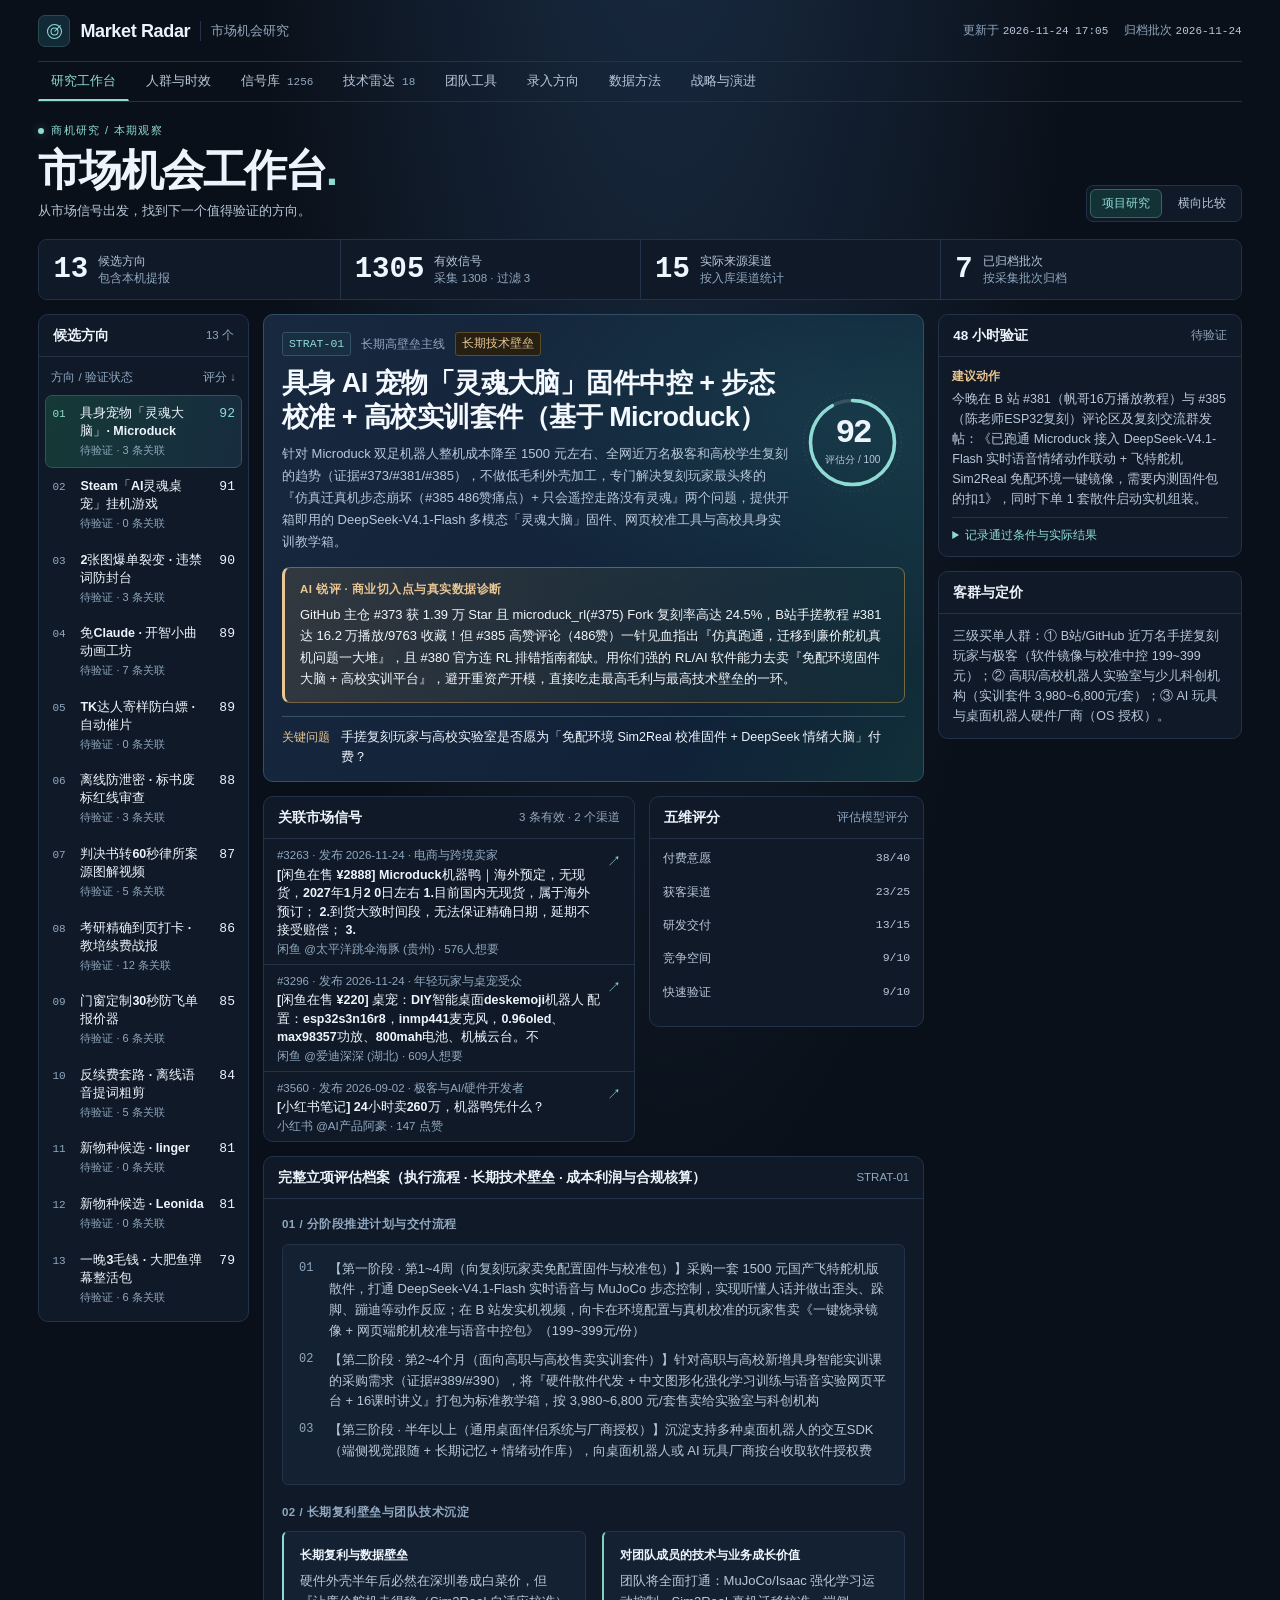
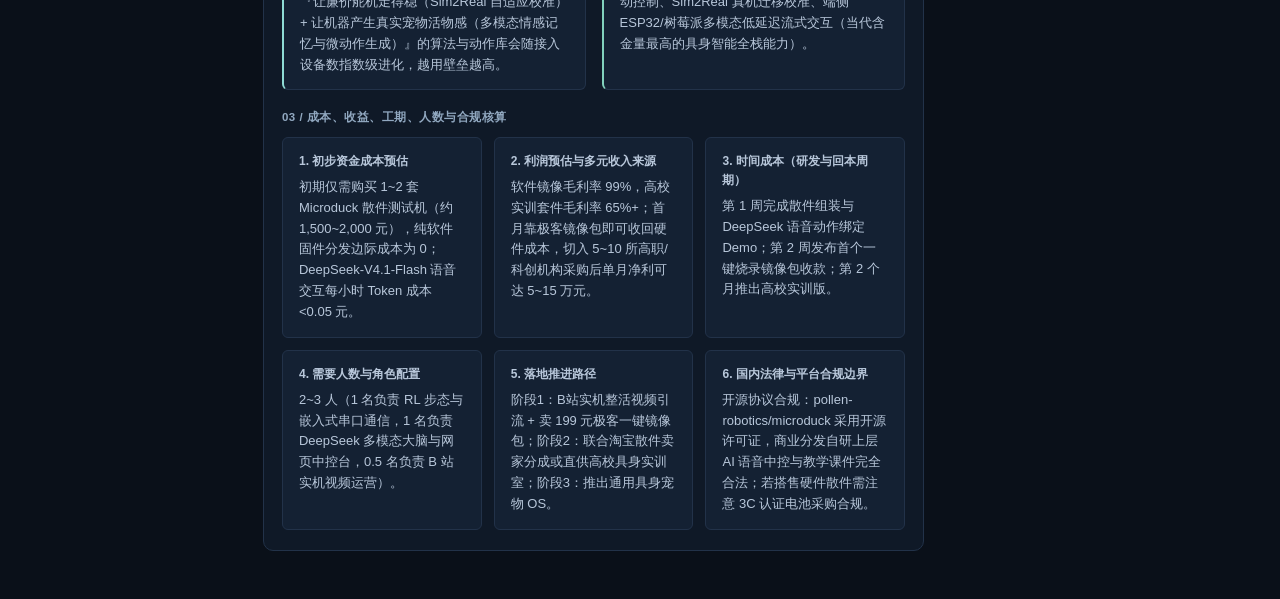
==== commit 37474a64: "chore: sync team market radar signals and pages" ====
--- a/index.html
+++ b/index.html
@@ -517,9 +517,23 @@
 </dialog>
 
 <script>
-const DATA = {"persona_stats": {"ref_date": "2026-11-24", "freshness_breakdown": {"7d_hot": 596, "30d_active": 173, "90d_recent": 250, "180d_halfyear": 237, "stale_archive": 49, "recent_unverified": 0}, "audience_personas": [{"audience": "电商与跨境卖家", "total": 267, "fresh_30d": 216, "stale_cnt": 8, "pay_habit": "按 ROI 算账，凡能防违规封店、提效测款均爽快付费", "price_band": "39~299 元/月 订阅制", "channels": "抖音电商群、小红书店群帖、深圳/义乌卖家圈"}, {"audience": "年轻玩家与桌宠受众", "total": 157, "fresh_30d": 110, "stale_cnt": 6, "pay_habit": "为情绪陪伴、摸鱼解压与捏 OC 外观冲动付费，适合全球买断+DLC", "price_band": "18~29 元 Steam 本体 + 6~12 元 DLC", "channels": "Steam 新品节、B站游戏/桌宠区、小红书二次元OC圈"}, {"audience": "B端企业与招投标专员", "total": 184, "fresh_30d": 108, "stale_cnt": 5, "pay_habit": "防损失驱动（防废标/防泄密），客单价高且年卡续费稳，重视本地隐私", "price_band": "49 元/次 或 699~1980 元/年", "channels": "招投标社群、工程造价论坛、闲鱼企业代查服务"}, {"audience": "备考学生与K12家长", "total": 239, "fresh_30d": 107, "stale_cnt": 9, "pay_habit": "焦虑驱动型即时付费，先款后货零账期，极重打印排版体验", "price_band": "9.9~49.9 元 单次定制/打印包", "channels": "闲鱼搜索、小红书备考/鸡娃笔记、家长微信群"}, {"audience": "视频博主与内容创作者", "total": 215, "fresh_30d": 78, "stale_cnt": 12, "pay_habit": "高频生产刚需，极其反感流氓自动续费，偏好买断或按量计费", "price_band": "29.9~69 元 买断或月卡", "channels": "B站教程评论区、小红书剪辑/口播痛点帖"}, {"audience": "线下门店与个体商户", "total": 67, "fresh_30d": 45, "stale_cnt": 6, "pay_habit": "不懂电脑 Excel，只认手机点选 30 秒出图，偏好百元内一次买断", "price_band": "99~199 元/年 或买断", "channels": "抖音/快手同城同行视频评论区、建材市场群"}, {"audience": "高客单专业服务IP(律所/教培/财税)", "total": 55, "fresh_30d": 42, "stale_cnt": 0, "pay_habit": "获客与续费导向（成一单赚数千上万），愿为能装门面逼单的工具付年费", "price_band": "199~299 元/月 或 299~999 元/年", "channels": "小红书低赞专业博主私信、教培校长/督导群"}, {"audience": "极客与AI/硬件开发者", "total": 75, "fresh_30d": 39, "stale_cnt": 0, "pay_habit": "愿为免配环境整合包、校准固件与节省折腾时间买单", "price_band": "99~399 元 镜像/买断包", "channels": "GitHub、B站硬核科技区、V2EX、复刻交流群"}, {"audience": "大众效率与副业人群", "total": 46, "fresh_30d": 24, "stale_cnt": 3, "pay_habit": "关注实用工具与性价比", "price_band": "19.9~99 元", "channels": "小红书 / 闲鱼 / B站"}]}, "tech_radar": [{"source": "GitHub Trending / 近期飙升", "name": "stablyai/orca", "description": "Orca lets you run a fleet of bots with your own subscription (e.g. Claude Code, Grok, Agy, Codex). Available on desktop, mobile and remote runtime.", "stars": 132236, "forks": 8433, "language": "TypeScript", "url": "https://github.com/stablyai/orca", "updated_at": "2026-11-22", "category": "Agent 与编码工作流", "internal_use": "高优引入：可直接作为团队 Codex / DeepSeek Harness 的外部 MCP 工具或 Skill 模板参考，减少重复手写脚手架。", "commercial_idea": "国内许多中小开发团队不会配置复杂 Agent Harness，可提取其核心工作流封装为开箱即用的垂直行业自动化脚本包。"}, {"source": "GitHub Trending / 近期飙升", "name": "rustdesk/rustdesk", "description": "An open-source remote desktop application designed for self-hosting, as an alternative to TeamViewer.", "stars": 130685, "forks": 21059, "language": "Rust", "url": "https://github.com/rustdesk/rustdesk", "updated_at": "2026-11-21", "category": "前沿开源工具", "internal_use": "技术视野储备：关注其架构设计与轻量化实现思路，按需引入团队工具箱。", "commercial_idea": "观察其在海外社区的付费转化模式，评估是否存在中国本土化平替空间。"}, {"source": "GitHub Trending / 近期飙升", "name": "OpenMontageInc/OpenMontage", "description": "World's first open-source, agentic video production system. 12 production pipelines, 100+ tools, 700+ agent skill and production-knowledge files. Turn your AI coding assistant into a full video production studio.", "stars": 82207, "forks": 11199, "language": "Python", "url": "https://github.com/OpenMontageInc/OpenMontage", "updated_at": "2026-11-16", "category": "Agent 与编码工作流", "internal_use": "高优引入：可直接作为团队 Codex / DeepSeek Harness 的外部 MCP 工具或 Skill 模板参考，减少重复手写脚手架。", "commercial_idea": "国内许多中小开发团队不会配置复杂 Agent Harness，可提取其核心工作流封装为开箱即用的垂直行业自动化脚本包。"}, {"source": "GitHub Trending / 近期飙升", "name": "ansible/ansible", "description": "Ansible is a radically simple IT automation platform that makes your applications and systems easier to deploy and maintain. Automate everything from code deployment to network configuration to cloud management, in a lan", "stars": 71594, "forks": 24389, "language": "Python", "url": "https://github.com/ansible/ansible", "updated_at": "2026-11-19", "category": "Agent 与编码工作流", "internal_use": "高优引入：可直接作为团队 Codex / DeepSeek Harness 的外部 MCP 工具或 Skill 模板参考，减少重复手写脚手架。", "commercial_idea": "国内许多中小开发团队不会配置复杂 Agent Harness，可提取其核心工作流封装为开箱即用的垂直行业自动化脚本包。"}, {"source": "GitHub Trending / 近期飙升", "name": "remoteintech/remote-jobs", "description": "Source for remoteintech.company — a community-maintained directory of remote-friendly tech companies", "stars": 41200, "forks": 3972, "language": "JavaScript", "url": "https://github.com/remoteintech/remote-jobs", "updated_at": "2026-11-20", "category": "数据采集与检索增强", "internal_use": "增强雷达：可用于升级本仓库 (Market Radar) 的底层网页解析与正文提取能力。", "commercial_idea": "可面向跨境电商或市场部门封装为垂直行业竞品监控桌面小工具。"}, {"source": "GitHub Trending / 近期飙升", "name": "microsoft/playwright-mcp", "description": "Playwright MCP server", "stars": 39984, "forks": 3478, "language": "TypeScript", "url": "https://github.com/microsoft/playwright-mcp", "updated_at": "2026-11-18", "category": "Agent 与编码工作流", "internal_use": "高优引入：可直接作为团队 Codex / DeepSeek Harness 的外部 MCP 工具或 Skill 模板参考，减少重复手写脚手架。", "commercial_idea": "国内许多中小开发团队不会配置复杂 Agent Harness，可提取其核心工作流封装为开箱即用的垂直行业自动化脚本包。"}, {"source": "GitHub Trending / 近期飙升", "name": "Anil-matcha/Open-Generative-AI", "description": "Uncensored Open-source alternative to AI video platforms — Free AI image & video generation studio with 800+ models (Flux, Midjourney, Kling, Sora, Veo). No content filters. Self-hosted, MIT licensed.", "stars": 35663, "forks": 6852, "language": "JavaScript", "url": "https://github.com/Anil-matcha/Open-Generative-AI", "updated_at": "2026-11-21", "category": "多模态与文档生产力", "internal_use": "组件复用：可直接接入团队现有的视频/文档处理管线（如 LawFlow 或知识动画生成引擎），降低底层研发耗时。", "commercial_idea": "极易变现：海外开源多模态工具通常只有英文 CLI 界面，包装一层中文极简 GUI 或小程序即可在闲鱼/小红书按买断制或包月售卖。"}, {"source": "GitHub Trending / 近期飙升", "name": "huggingface/diffusers", "description": "🤗 Diffusers: State-of-the-art diffusion models for image, video, and audio generation in PyTorch.", "stars": 34963, "forks": 7504, "language": "Python", "url": "https://github.com/huggingface/diffusers", "updated_at": "2026-11-21", "category": "多模态与文档生产力", "internal_use": "组件复用：可直接接入团队现有的视频/文档处理管线（如 LawFlow 或知识动画生成引擎），降低底层研发耗时。", "commercial_idea": "极易变现：海外开源多模态工具通常只有英文 CLI 界面，包装一层中文极简 GUI 或小程序即可在闲鱼/小红书按买断制或包月售卖。"}, {"source": "GitHub Trending / 近期飙升", "name": "ccch1mneyyy/dsh-Go", "description": "dsh-go — DeepSeek Harness 装进口袋：手机本机运行，也能遥控你的电脑。", "stars": 29802, "forks": 1426, "language": "Dart", "url": "https://github.com/ccch1mneyyy/dsh-Go", "updated_at": "2026-11-22", "category": "Agent 与编码工作流", "internal_use": "高优引入：可直接作为团队 Codex / DeepSeek Harness 的外部 MCP 工具或 Skill 模板参考，减少重复手写脚手架。", "commercial_idea": "国内许多中小开发团队不会配置复杂 Agent Harness，可提取其核心工作流封装为开箱即用的垂直行业自动化脚本包。"}, {"source": "GitHub Trending / 近期飙升", "name": "deepseek-ai/dsh-superagent-prototype", "description": "Towards a More Autonomous Agent System", "stars": 24185, "forks": 3010, "language": "TypeScript", "url": "https://github.com/deepseek-ai/dsh-superagent-prototype", "updated_at": "2026-11-03", "category": "Agent 与编码工作流", "internal_use": "高优引入：可直接作为团队 Codex / DeepSeek Harness 的外部 MCP 工具或 Skill 模板参考，减少重复手写脚手架。", "commercial_idea": "国内许多中小开发团队不会配置复杂 Agent Harness，可提取其核心工作流封装为开箱即用的垂直行业自动化脚本包。"}, {"source": "GitHub Trending / 近期飙升", "name": "janestreet/agent_skills", "description": "Agent skills", "stars": 10589, "forks": 735, "language": "Multi", "url": "https://github.com/janestreet/agent_skills", "updated_at": "2026-11-17", "category": "Agent 与编码工作流", "internal_use": "高优引入：可直接作为团队 Codex / DeepSeek Harness 的外部 MCP 工具或 Skill 模板参考，减少重复手写脚手架。", "commercial_idea": "国内许多中小开发团队不会配置复杂 Agent Harness，可提取其核心工作流封装为开箱即用的垂直行业自动化脚本包。"}, {"source": "GitHub Trending / 近期飙升", "name": "wangzan101/Mika", "description": "An on-device AI agent for Android that operates apps and the web to get things done for you.", "stars": 9526, "forks": 2142, "language": "Kotlin", "url": "https://github.com/wangzan101/Mika", "updated_at": "2026-11-22", "category": "Agent 与编码工作流", "internal_use": "高优引入：可直接作为团队 Codex / DeepSeek Harness 的外部 MCP 工具或 Skill 模板参考，减少重复手写脚手架。", "commercial_idea": "国内许多中小开发团队不会配置复杂 Agent Harness，可提取其核心工作流封装为开箱即用的垂直行业自动化脚本包。"}, {"source": "Hacker News (Show HN)", "name": "Build Your Own AI Agent CLI in 150 Lines", "description": "海外独立开发者近期展示项目（34 赞 / 4 条讨论），反映一线工具需求风向。", "stars": 34, "forks": 4, "language": "Web/CLI", "url": "https://go-micro.dev/blog/11", "updated_at": "2026-06-02", "category": "Agent 与编码工作流", "internal_use": "高优引入：可直接作为团队 Codex / DeepSeek Harness 的外部 MCP 工具或 Skill 模板参考，减少重复手写脚手架。", "commercial_idea": "国内许多中小开发团队不会配置复杂 Agent Harness，可提取其核心工作流封装为开箱即用的垂直行业自动化脚本包。"}, {"source": "Hacker News (Show HN)", "name": "Webctl – Browser automation for agents based on CLI instead of MCP", "description": "海外独立开发者近期展示项目（134 赞 / 38 条讨论），反映一线工具需求风向。", "stars": 134, "forks": 38, "language": "Web/CLI", "url": "https://github.com/cosinusalpha/webctl", "updated_at": "2026-01-14", "category": "Agent 与编码工作流", "internal_use": "高优引入：可直接作为团队 Codex / DeepSeek Harness 的外部 MCP 工具或 Skill 模板参考，减少重复手写脚手架。", "commercial_idea": "国内许多中小开发团队不会配置复杂 Agent Harness，可提取其核心工作流封装为开箱即用的垂直行业自动化脚本包。"}, {"source": "Hacker News (Show HN)", "name": "An AI agent that learns your product and guides your users", "description": "海外独立开发者近期展示项目（69 赞 / 31 条讨论），反映一线工具需求风向。", "stars": 69, "forks": 31, "language": "Web/CLI", "url": "https://frigade.ai", "updated_at": "2025-07-30", "category": "Agent 与编码工作流", "internal_use": "高优引入：可直接作为团队 Codex / DeepSeek Harness 的外部 MCP 工具或 Skill 模板参考，减少重复手写脚手架。", "commercial_idea": "国内许多中小开发团队不会配置复杂 Agent Harness，可提取其核心工作流封装为开箱即用的垂直行业自动化脚本包。"}, {"source": "Hacker News (Show HN)", "name": "Dexto – Connect your AI Agents with real-world tools and data", "description": "海外独立开发者近期展示项目（41 赞 / 12 条讨论），反映一线工具需求风向。", "stars": 41, "forks": 12, "language": "Web/CLI", "url": "https://github.com/truffle-ai/dexto", "updated_at": "2025-10-28", "category": "Agent 与编码工作流", "internal_use": "高优引入：可直接作为团队 Codex / DeepSeek Harness 的外部 MCP 工具或 Skill 模板参考，减少重复手写脚手架。", "commercial_idea": "国内许多中小开发团队不会配置复杂 Agent Harness，可提取其核心工作流封装为开箱即用的垂直行业自动化脚本包。"}, {"source": "Hacker News (Show HN)", "name": "Moltis – AI assistant with memory, tools, and self-extending skills", "description": "海外独立开发者近期展示项目（131 赞 / 52 条讨论），反映一线工具需求风向。", "stars": 131, "forks": 52, "language": "Web/CLI", "url": "https://www.moltis.org", "updated_at": "2026-02-12", "category": "Agent 与编码工作流", "internal_use": "高优引入：可直接作为团队 Codex / DeepSeek Harness 的外部 MCP 工具或 Skill 模板参考，减少重复手写脚手架。", "commercial_idea": "国内许多中小开发团队不会配置复杂 Agent Harness，可提取其核心工作流封装为开箱即用的垂直行业自动化脚本包。"}, {"source": "Hacker News (Show HN)", "name": "Klavis AI – Open-source MCP integration for AI applications", "description": "海外独立开发者近期展示项目（79 赞 / 50 条讨论），反映一线工具需求风向。", "stars": 79, "forks": 50, "language": "Web/CLI", "url": "https://github.com/Klavis-AI/klavis", "updated_at": "2025-05-05", "category": "Agent 与编码工作流", "internal_use": "高优引入：可直接作为团队 Codex / DeepSeek Harness 的外部 MCP 工具或 Skill 模板参考，减少重复手写脚手架。", "commercial_idea": "国内许多中小开发团队不会配置复杂 Agent Harness，可提取其核心工作流封装为开箱即用的垂直行业自动化脚本包。"}], "updated_at": "2026-11-24 16:45", "projects": [{"code": "STRAT-01", "category_tag": "长期高壁垒主线 · 开源具身桌面宠物", "title": "具身 AI 宠物「灵魂大脑」固件中控 + 步态校准 + 高校实训套件（基于 Microduck）", "score": 92, "score_detail": "付费意愿 38/40 · 获客截流 23/25 · 研发交付 13/15 · 竞争缝隙 9/10 · 48h测款 9/10", "plain_what_to_do": "针对 Microduck 双足机器人整机成本降至 1500 元左右、全网近万名极客和高校学生复刻的趋势（证据#373/#381/#385），不做低毛利外壳加工，专门解决复刻玩家最头疼的『仿真迁真机步态崩坏（#385 486赞痛点）+ 只会遥控走路没有灵魂』两个问题，提供开箱即用的 DeepSeek-V4.1-Flash 多模态「灵魂大脑」固件、网页校准工具与高校具身实训教学箱。", "workflow_steps": ["【第一阶段 · 第1~4周（向复刻玩家卖免配置固件与校准包）】采购一套 1500 元国产飞特舵机版散件，打通 DeepSeek-V4.1-Flash 实时语音与 MuJoCo 步态控制，实现听懂人话并做出歪头、跺脚、蹦迪等动作反应；在 B 站发实机视频，向卡在环境配置与真机校准的玩家售卖《一键烧录镜像 + 网页端舵机校准与语音中控包》（199~399元/份）", "【第二阶段 · 第2~4个月（面向高职与高校售卖实训套件）】针对高职与高校新增具身智能实训课的采购需求（证据#389/#390），将『硬件散件代发 + 中文图形化强化学习训练与语音实验网页平台 + 16课时讲义』打包为标准教学箱，按 3,980~6,800 元/套售卖给实验室与科创机构", "【第三阶段 · 半年以上（通用桌面伴侣系统与厂商授权）】沉淀支持多种桌面机器人的交互SDK（端侧视觉跟随 + 长期记忆 + 情绪动作库），向桌面机器人或 AI 玩具厂商按台收取软件授权费"], "who_pays_and_price": "三级买单人群：① B站/GitHub 近万名手搓复刻玩家与极客（软件镜像与校准中控 199~399元）；② 高职/高校机器人实验室与少儿科创机构（实训套件 3,980~6,800元/套）；③ AI 玩具与桌面机器人硬件厂商（OS 授权）。", "ai_sharp_review": "GitHub 主仓 #373 获 1.39 万 Star 且 microduck_rl(#375) Fork 复刻率高达 24.5%，B站手搓教程 #381 达 16.2 万播放/9763 收藏！但 #385 高赞评论（486赞）一针见血指出『仿真跑通，迁移到廉价舵机真机问题一大堆』，且 #380 官方连 RL 排错指南都缺。用你们强的 RL/AI 软件能力去卖『免配环境固件大脑 + 高校实训平台』，避开重资产开模，直接吃走最高毛利与最高技术壁垒的一环。", "plan_48h": "今晚在 B 站 #381（帆哥16万播放教程）与 #385（陈老师ESP32复刻）评论区及复刻交流群发帖：《已跑通 Microduck 接入 DeepSeek-V4.1-Flash 实时语音情绪动作联动 + 飞特舵机 Sim2Real 免配环境一键镜像，需要内测固件包的扣1》，同时下单 1 套散件启动实机组装。", "evidence_ids": [3263, 3296, 3560, 373, 375, 377, 378, 380, 381, 385, 387, 390], "compounding": {"tier": "长期技术壁垒", "snowball": "硬件外壳半年后必然在深圳卷成白菜价，但『让廉价舵机走得稳（Sim2Real 自适应校准）+ 让机器产生真实宠物活物感（多模态情感记忆与微动作生成）』的算法与动作库会随接入设备数指数级进化，越用壁垒越高。", "skill_gain": "团队将全面打通：MuJoCo/Isaac 强化学习运动控制、Sim2Real 真机迁移校准、端侧 ESP32/树莓派多模态低延迟流式交互（当代含金量最高的具身智能全栈能力）。"}, "biz_eval": {"cost": "初期仅需购买 1~2 套 Microduck 散件测试机（约 1,500~2,000 元），纯软件固件分发边际成本为 0；DeepSeek-V4.1-Flash 语音交互每小时 Token 成本 \u003c0.05 元。", "profit": "软件镜像毛利率 99%，高校实训套件毛利率 65%+；首月靠极客镜像包即可收回硬件成本，切入 5~10 所高职/科创机构采购后单月净利可达 5~15 万元。", "time": "第 1 周完成散件组装与 DeepSeek 语音动作绑定 Demo；第 2 周发布首个一键烧录镜像包收款；第 2 个月推出高校实训版。", "team": "2~3 人（1 名负责 RL 步态与嵌入式串口通信，1 名负责 DeepSeek 多模态大脑与网页中控台，0.5 名负责 B 站实机视频运营）。", "landing": "阶段1：B站实机整活视频引流 + 卖 199 元极客一键镜像包；阶段2：联合淘宝散件卖家分成或直供高校具身实训室；阶段3：推出通用具身宠物 OS。", "compliance": "开源协议合规：pollen-robotics/microduck 采用开源许可证，商业分发自研上层 AI 语音中控与教学课件完全合法；若搭售硬件散件需注意 3C 认证电池采购合规。"}}, {"code": "STRAT-02", "category_tag": "战略级联动 · 免版号全球美金结算", "title": "Steam 桌面挂机游戏「AI 灵魂桌宠 / 摸鱼小鸭牧场」（与 Microduck 软硬同源联动）", "score": 91, "score_detail": "付费意愿 36/40 · 获客截流 23/25 · 研发交付 14/15 · 竞争缝隙 9/10 · 48h测款 9/10", "plain_what_to_do": "避开国内微信小游戏『无版号禁内购、买量极卷』（证据#554）与重度独立游戏『研发一年九死一生』（#548）两大火坑，切入近期爆火的 Steam 屏幕底部透明挂机桌宠赛道（证据#553 近30天同类桌宠下载47万次、#547 收藏率9.0%）。直接复用你们的大肥鱼与 Microduck「灵魂大脑」状态机，结合 Godot + Coding Agent 游戏管线（#539/#540），3~4 周做出一款驻留在任务栏上方、会偷看主人敲代码/刷网页并毒舌陪伴、还能繁殖换装的 AI 桌面小鸭子/肥鱼挂机游戏，上架 Steam 全球收美金。", "workflow_steps": ["【第一阶段 · 第1~3周（Steam 商店页胶囊图与试玩 Demo 测愿望单）】用 Godot 引擎（#539）搭建占屏幕底部 15% 的透明置顶窗口，复用你们已有的『大肥鱼/小鸭子』性格设定与本地行为树+DeepSeek-V4.1-Flash 极低成本吐槽对话，剪辑 15 秒『写代码被桌面毒舌小鸭子嘲讽』短视频发 B 站/小红书/TikTok 攒 Steam 愿望单（目标首周破 3,000 愿望单）", "【第二阶段 · 第4~6周（Steam 抢先体验版全球发售收美金）】缴纳 100 美元 Steam Direct 押金（免国内游戏版号），定价 18~24 元人民币（海外 $3.99~$4.99）买断制上线，附带 6~12 元『自定义捏 OC 外观 / 赛博工位皮肤 DLC』（对标证据#547 捏自推桌宠高收藏刚需）", "【第三阶段 · 3个月后（与 STRAT-01 软硬一体联动壁垒）】打通『屏幕电子宠物 → 实体 Microduck 机器人』一键灵魂同步：玩家在 Steam 桌面上养熟、积累了专属记忆和口头禅的那只电子小鸭子，可直接导出记忆档案灌入你们的 Microduck 实体硬件套件中，形成纯游戏团队和纯硬件作坊都抄不走的软硬一体 IP 壁垒"], "who_pays_and_price": "买单人群：全球 Steam 上班族、程序员、大学生摸鱼党与二次元 OC 桌宠爱好者（证据#545/#547/#553）。收费：Steam 本体 18~24 元（$3.99）买断 + 角色外观 DLC（6~12 元）+ 后续实体硬件联动转化。", "ai_sharp_review": "真实数据对比极其鲜明：国内微信小游戏无版号只能靠微薄广告费（#554），而 Steam 桌面挂机陪伴类游戏（如《动物栏：桌面牧场》《Rusty's Retirement》及 #553 提到的月下载 47 万养鱼桌宠、#545 BongoCat 36万播放）研发极轻（仅需几套 2D 像素/三渲二帧动画，无需复杂关卡与物理碰撞），却能靠天然适合短视频传播的整活画面实现以小博大。更重要的是它与你们的 Microduck「灵魂大脑」100% 共享底层 AI 性格记忆代码，一鱼两吃。", "plan_48h": "本周末用 Godot 或 Electron 透明窗口跑出一个能在屏幕底部走动、检测鼠标点击与当前活跃窗口标题并用气泡毒舌吐槽的『摸鱼小鸭/大肥鱼』原型，录 20 秒实机整活视频发 B 站与小红书，测试评论区『求 Steam 愿望单链接』热度。", "evidence_ids": [553, 552, 547, 545, 546, 540, 554, 548], "compounding": {"tier": "软硬联动 IP 资产", "snowball": "Steam 长尾自然推荐流量极稳，每一款新皮肤/宠物包都是高毛利 DLC；且游戏玩家社群直接成为你们 Microduck 实体桌面宠物最精准的零获客成本种子买单池。", "skill_gain": "团队将掌握：Godot 跨平台轻量游戏工程、AI Agent 游戏开发管线（参考 #540 4万Star方案）、Steam 全球发行与愿望单增长漏斗。"}, "biz_eval": {"cost": "Steam 上架押金仅 100 美元（约 720 元，流水满 1000 美元全额退还）；美术可用像素工具 Pixelorama(#543) + AI 辅助帧动画；玩家端允许自填 Key 或走本地轻量语料+每日限量云端对话，单玩家服务器成本 \u003c0.2 元。", "profit": "Steam 扣除分成后净毛利率约 70%；若全球卖出 1~3 万份（桌面挂机品类中等偏上水平），单作净利可达 15~50 万元人民币，爆款则上不封顶。", "time": "核心透明挂机窗口 + 喂养互动循环 3~4 周即可跑通抢先体验版（参考 #552 独立开发者 50 天做出爆款《破壳行动》）。", "team": "2 人即可闭环（1 名研发写桌面透明窗口状态机与 Steam SDK 接入，1 名负责像素/2D 动画资源整理与短视频切片宣发）。", "landing": "第1周出 20 秒短视频测热度 -> 第2周开通 Steam 商店页攒愿望单 -> 第5周参加 Steam 新品节并发售抢先体验版。", "compliance": "合规优势明显：上架 Steam 面向海外及全球发行无需办理国内漫长的游戏版号（ISBN）；注意不在境内架设私服违规充值，并在 Steam 商店页按 Valve 规范如实勾选 AI 内容辅助披露声明（见证据#551）。"}}, {"code": "AUTO-01", "category_tag": "🔥 系统自主发掘新赛道 · 蝉妈妈图文爆单痛点", "title": "【自主挖掘 1】抖音/小红书『2张图带货爆款裂变 + 新广告法违禁词一键清洗』批量工作台", "score": 90, "score_detail": "付费意愿 37/40 · 获客截流 23/25 · 研发交付 13/15 · 竞争缝隙 8/10 · 48h测款 9/10", "plain_what_to_do": "针对蝉妈妈『图文带货榜』上靠 2 张对比图日销 10W+ 的中小带货达人（证据#243），做一个批量改图加卖点文字、且自动用 DeepSeek-V4.1-Flash 替换极限违禁词（防封号扣分，证据#220）的桌面/网页小工具。", "workflow_steps": ["【输入】带货达人导入 1 张商品原图 + 蝉妈妈同行爆款文案", "【处理】DeepSeek-V4.1-Flash 自动清洗新广告法违禁词并改写 10 组痛点大字标题，自动套用高转化痛点贴纸排版合成（解决完美影像#186加字消失与#187素材突然收费痛点）", "【输出】10 秒批量导出 20 套不重样、0 违禁词的抖音/小红书带货图文包"], "who_pays_and_price": "卖给谁：抖音图文带货达人、小红书店群卖家、淘宝客。收费：39.9元/月 或 168元/年买断。", "ai_sharp_review": "蝉妈妈证据 #243 显示仅靠 2 张图片单日带货破 10 万，图文带货门槛远低于直播；但 AppStore #186~#188（8.3万评修图软件）用户正痛骂加字Bug与隐蔽扣费，且达人极怕违禁词封号（#220）。单点切入『带货图文裂变+违禁词清洗』极易爆单。", "plan_48h": "在小红书和抖音发《2张图带货怎么防判搬运和违禁词？自研一键生成20套过审带货图文工具》，48小时测评论区求工具转化率。", "evidence_ids": [243, 220, 186, 187, 188, 225], "biz_eval": {"cost": "研发期 API 测试 \u003c50元；上线后 DeepSeek-V4.1-Flash 单用户月成本 \u003c0.3元，轻量云服务器 60元/月。", "profit": "毛利率 95%+；首月目标 150 单（净利约 6,000~1.2万元），稳定期月净利 3~6 万元（工具订阅 + 爆款图文模板包分成）。", "time": "MVP 研发 4~5 天；闲鱼/小红书测款 48 小时见首单，预计 7 天收回全部成本。", "team": "1.5 人（1 名全栈研发负责 Canvas/图片合成与 API，0.5 名运营负责发小红书截流）。", "landing": "第1周：闲鱼挂『抖音小红书带货主图痛点排版+违禁词精修 9.9元/套』测款；第2周：上线网页自助生成版。", "compliance": "低风险。需内置最新《广告法》极限词库更新声明；不抓取盗用他人实拍人脸肖像图。"}, "compounding": {"tier": "高频工具订阅", "snowball": "电商卖家每周都要上新测款，违禁词库与高点击率贴纸排版模板会随着全网爆款数据每日自动迭代，属于高频复购的卖家效率工具，而非一次性买卖。", "skill_gain": "团队将沉淀：多模态图文排版引擎、电商高转化文案Rewrite微调与实时合规风控词库系统。"}}, {"code": "PROJ-01", "category_tag": "既有方向 3 改造 · 全场最高分", "title": "项目 1：国内免 Claude『开智小曲/Remotion 知识动画』一键生成工具 + 闲鱼代做", "score": 89, "score_detail": "付费意愿 36/40 · 获客截流 23/25 · 研发交付 13/15 · 竞争缝隙 8/10 · 48h测款 9/10", "plain_what_to_do": "做一个不用翻墙、不用装复杂编程环境的网页小工具（初期哪怕是个本地脚本）。客户输入一段 300 字的课程讲义或科普文案，系统自动生成一段 30~60 秒、像『开智小曲』那样带丝滑图形动画和配音的高清 MP4 视频。", "workflow_steps": ["【输入】客户发来一段文字稿（比如：什么是货币乘数 / 某个考研知识点 / 某条法律规定）", "【处理】不让大模型从零写动画代码！你们先用 React(Remotion) 写好 15 个固定动画积木（如：左右天平对比、时间轴推进、流程图高亮、数字飙升柱状图），用国内便宜的 DeepSeek-V4.1-Flash API 自动把文字拆成填空参数填进积木里", "【输出】3 分钟自动渲染出一段 1080P 竖屏/横屏知识动画 MP4 视频（基于 DeepSeek-V4.1-Flash 单条 API 成本仅 ~0.01 元，且 3 秒极速出分镜）"], "who_pays_and_price": "卖给谁：① 闲鱼/小红书上急需做精品课片头的老师、企业汇报白领（代做 49 元/30秒）；② B 站上那群收藏了上万次教程却不会配环境的知识 UP 主（在线工具月卡 69 元/月，或源码模板包+教程群 199 元）。", "ai_sharp_review": "B 站证据 #29（8.8万播放/9954收藏）和 #31（收藏率15%）证明想做这类视频的人极多，但评论区 #28 哀嚎『中转的 opus 吓哭了』、#35 哀嚎『装环境试了一周』。你们把『海外 Claude + 本地装环境』这两个最大门槛砍掉，就是具备明显优势。", "plan_48h": "1. 今晚先写 3 个最常用的 Remotion 动画模板（流程卡片、对比天平、时间轴），接上 DeepSeek 跑出 3 条 30 秒高清样片；2. 明天在闲鱼上架『开智小曲/Remotion同款知识可视化动画代做 49元/条』，并在 B 站 #29、#31 视频评论区发作品截流，看 48 小时内有多少人私信询价。", "evidence_ids": [28, 29, 31, 32, 35, 60, 1], "biz_eval": {"cost": "初期 0 服务器成本（本地渲染交付）；DeepSeek-V4.1-Flash 生成单条动画分镜仅 ~0.01元，云端渲染服务器约 150元/月。", "profit": "毛利率 92%+；来源：① 闲鱼/小红书定制代做（49元/条，首月接100单净赚 ~4900元）；② 在线工具月卡（69元/月）；③ 模板源码社群（199元/人）。稳定期月净利预估 2.5~5 万元。", "time": "前 5 套核心 Remotion 动画模板开发需 4 天；闲鱼代做链接今晚即可上架，预计 3 天内见回头钱。", "team": "2 人（1 名熟悉 React/前端的研发写动画模板与 DeepSeek-V4.1-Flash 接口，1 名运营在 B 站/闲鱼接单截流）。", "landing": "第1周：闲鱼挂 49 元代做接单收现金，人工+脚本半自动出片；第2~3周：把高频分镜固化为网页一键生成工具收月卡。", "compliance": "规避版权与备案风险：① 使用开源免版权字体（思源黑体/霞鹜文楷）与 CC0 音效；② 若开放公网 C 端生成需做 ICP 与生成式 AI 标识，初期走闲鱼技术服务交付 + 本地单机激活码完全合规。"}, "compounding": {"tier": "核心技术资产", "snowball": "每多做一个行业，你们的『Remotion/React声明式动态图形组件库 + 分镜DSL』就越丰富，边际研发成本趋近于0，后期完全是高毛利SaaS订阅与API调用。", "skill_gain": "团队将深度掌握：DeepSeek-V4.1-Flash 结构化输出约束、React/Remotion 程序化视频渲染引擎、音画时间轴对齐算法（这套底座通吃未来所有AI视频生产力工具）。"}}, {"code": "TEAM-FE4500", "category_tag": "🤝 团队人脉提报 · 提报人：团队人脉通道(示例)", "title": "【人脉挖掘】跨境独立站/TikTok卖家『达人寄样自动催片+挂车监控』桌面小助手", "score": 89, "score_detail": "付费意愿 36/40 · 获客截流 22/25 · 研发交付 14/15 · 竞争缝隙 8/10 · 48h测款 9/10", "plain_what_to_do": "帮跨境电商小老板自动给已签收样品的海外达人发WhatsApp/TK私信催交视频，并监控视频是否偷偷删挂车链接的轻量RPA脚本。", "workflow_steps": ["【人脉一手输入】人脉一手反馈：深圳坂田3家认识的TK卖家吐槽每天人工盯几百个达人寄样，跑单率超30%，现有大型ERP太贵且催片话术生硬易封号。", "【最小产品处理】控制在 5 天内用现有脚本/模板搭出半自动流水线，优先保核心交付结果", "【商业变现输出】通过 深圳/义乌跨境卖家微信群 + 小红书『TK达人建联/寄样白嫖』痛点帖评论区截流 触达首批客户，按『日寄样15+单的TikTok美区/东南亚铺货小团队；收费：199元/月或999元/年买断』收款交付"], "who_pays_and_price": "日寄样15+单的TikTok美区/东南亚铺货小团队；收费：199元/月或999元/年买断", "ai_sharp_review": "【AI 锐评自动诊断】人脉需求明确且交付周期短，核心风险在于能否从单一熟人客户复制到公域陌生买家。", "plan_48h": "由提报人(团队人脉通道(示例))在 48 小时内联系该人脉客户，发去一份手工/半自动制作的样品 Demo，要求对方先预付 99~299 元测试定金；收到真金白银后再启动正式开发。", "evidence_ids": [], "created_at": "2026-11-18 11:25:53", "biz_eval": {"cost": "基于本地 Playwright 浏览器插件运行，0 云服务器成本；DeepSeek-V4.1-Flash 生成多语种催单话术每月 \u003c5 元。", "profit": "B端高留存（毛利率 95%）；199元/月 或 999元/年，仅需拓展 30~50 家跨境铺货团队即可月净利 1~3 万元。", "time": "5 天完成 Chrome 插件/桌面脚本 MVP；通过人脉认识的 3 家深圳卖家 48 小时内即可收首笔定金。", "team": "1.5 人（1 名研发写自动化脚本，0.5 名人脉对接人在深圳跨境群推广）。", "landing": "第1周：先给坂田 3 家熟人卖家半自动跑通催样并收 299 元定金；第2周：封装成防封号随机间隔版插件卖给同行群。", "compliance": "平台风控规避：WhatsApp/TikTok 私信催单必须内置拟人随机延时（如每封间隔 3~8 分钟）与多套话术轮换，严禁高频群发导致卖家账号受限。"}, "compounding": {"tier": "垂直工具订阅", "snowball": "跨境卖家只要还在寄样就需要24小时跑催片监控，按月/按年订阅粘性极强；后续可顺势扩展为跨境达人CRM系统。", "skill_gain": "团队将掌握：高防封浏览器自动化（Playwright反指纹）、多语种跨文化商务谈判Agent。"}}, {"code": "AUTO-02", "category_tag": "🔥 系统自主发掘新赛道 · 高客单B端刚需", "title": "【自主挖掘 2】工程/政企投标公司『离线防泄密·标书废标项与串标雷区自动检查器』", "score": 88, "score_detail": "付费意愿 38/40 · 获客截流 19/25 · 研发交付 13/15 · 竞争缝隙 9/10 · 48h测款 9/10", "plain_what_to_do": "针对建筑、医疗、政企采购投标公司最怕『低级失误废标（漏盖章/工期算错/正负偏离表不一致）』且不敢把机密报价传上公网云端的痛点（证据#227/#229），做一个可断网运行的标书与招标文件逐条比对桌面单机软件。", "workflow_steps": ["【输入】投标员拖入『招标文件 PDF』与自己写好的『投标书 Word/PDF』", "【处理】本地规则引擎 + 脱敏调用 DeepSeek-V4.1-Flash（仅传非报价条款文本）逐项核对废标红线、资质过期日、大小写金额一致性与同批次标书异常雷同项", "【输出】3 分钟生成《废标风险红黄灯排查清单 PDF》，点击直接定位到问题页码"], "who_pays_and_price": "卖给谁：工程造价咨询公司、招投标代理机构、设备投标商务专员。收费：单次查标 49元/份，企业年卡 699~1299元/年。", "ai_sharp_review": "公众号证据 #227~#229 明确指出：企业一次废标直接损失几万保证金和百万订单，对几十上百元的查标工具价格极度不敏感！且现有在线查重工具存在严重『标书底价泄密』顾虑（#229），主打『本地脱敏/离线核对』是极强差异化卖点。", "plan_48h": "在闲鱼和小红书上架『投标前最后一道防线：标书废标项与格式雷区AI+人工双盲排查 49元/份（签保密协议）』，接 5 单真标书打磨规则。", "evidence_ids": [3393, 227, 228, 229, 193, 194], "biz_eval": {"cost": "初期 0 服务器成本（桌面单机包或本地脚本半自动交付），DeepSeek-V4.1-Flash 单份 10万字标书审查成本仅 ~0.04元。", "profit": "高客单高毛利（毛利率 98%）；每月仅需成交 30 家企业年卡或 300 份单次查标，月净利即达 1.5~3 万元。", "time": "核心比对脚本 5 天可跑通；闲鱼代查标服务今晚即可上架收钱。", "team": "2 人（1 名研发写 Word/PDF 解析与比对逻辑，1 名商务/运营在招投标群与小红书获客）。", "landing": "第1周：闲鱼/淘宝接单『49元代查废标项』赚首桶金并积累真实废标样本；第3周：封装 Windows/Mac 离线客户端。", "compliance": "核心合规点：默认本地处理报价表不上传云端，彻底规避商业秘密泄露纠纷。"}, "compounding": {"tier": "B端规则积累", "snowball": "招投标审查是典型『越用越准、竞品极难抄袭』的深水区。每审100份标书沉淀下来的『各省市政采/工程废标规则库』就是最硬的护城河，企业年卡续费率极高（699~1299元/年）。", "skill_gain": "团队将深度掌握：超长复杂PDF/Word版面解析（Layout Analysis）、跨文档条款精确比对（RAG+Rule Engine）、端侧离线隐私脱敏架构。"}}, {"code": "PROJ-02", "category_tag": "结合你们现有 LawFlow 代码 · 离钱最近", "title": "项目 2：律所/财税高客单博主『判决书/政策条文 → 60 秒动态图解获客视频』批量代做与生成器", "score": 87, "score_detail": "付费意愿 36/40 · 获客截流 22/25 · 研发交付 13/15 · 竞争缝隙 8/10 · 48h测款 8/10", "plain_what_to_do": "你们电脑里现在就有现成的 LawFlow（声息）项目！直接把它的『法律条文/案件拆解 + 语音合成』能力拿出来，加上一张自动生成的『原告-被告-资金流向/时间线动态关系图』，专门帮律师和财税公司做小红书/视频号获客短视频。", "workflow_steps": ["【输入】律师或财税顾问发来一篇枯燥的法院判决书、劳动法案例或最新节税政策文档", "【处理】复用你们现成的 LawFlow 提炼出 60 秒黄金口播稿和配音，同时自动生成『人物关系箭头 + 关键金额赔偿节点』的动态图解画面", "【输出】一条 60 秒『左图解动画 + 右法条高亮 + 真人感配音』的短视频成片，律师直接发视频号/小红书招揽案源"], "who_pays_and_price": "卖给谁：急需在网上找案源的青年律师、代理记账公司老板、保险经纪人（他们成交一个客户赚几千到几万，极度舍得花几百块买获客视频）。收费：99 元/3 条体验包，或 199 元/月包月工具。", "ai_sharp_review": "普通老百姓看普法视频不掏钱，但律师为了找案源非常舍得花钱（证据 #5、#61）。现在 90% 的律师在小红书只会呆呆地坐在镜头前念法条，点赞不到 10 个；你们帮他们把枯燥案例变成动态图解视频，一抓一个准。", "plan_48h": "1. 直接用你们现成的 LawFlow 跑出 3 条『最新劳动仲裁赔偿/离婚房产分割』动态图解样片；2. 在小红书搜『律师 普法』，找最新发布的 30 个点赞低于 10 的真人呆坐口播律师，私信发样片：『帮您把枯燥案例做成这种动态图解视频，99元包做3条』，测试真实付款率。", "evidence_ids": [5, 61, 63, 58, 59], "biz_eval": {"cost": "直接复用现有 LawFlow 代码底座，0 额外采购成本；DeepSeek-V4.1-Flash + TTS 单条 60 秒视频成本约 0.08 元。", "profit": "高客单 B 端（毛利率 95%）；来源：① 99元/3条体验代做；② 律所/财税团队 299元/月包月代产或 1980元/年私有部署。成交 30 个律所团队即月入过万。", "time": "复用 LawFlow 仅需 3 天即可拼出动态关系图模板；小红书私信青年律师 48 小时内可测出付费转化。", "team": "1.5 人（1 名研发对接 LawFlow 与图解模板，0.5 名商务在小红书/律所群私信发样片）。", "landing": "第1周：用 LawFlow 跑出 3 条劳动法/婚姻房产动态图解样片，定向私信小红书低赞口播律师收 99 元体验包；第2周：转包月服务。", "compliance": "法律红线规避：① 严禁在视频中冒充执业律师出具正式法律意见书，定位为『已公开裁判文书可视化排版技术服务』；② 隐去真实当事人姓名与身份证号（自动脱敏）。"}, "compounding": {"tier": "垂直行业积累", "snowball": "和 LawFlow 同源演进。每生成一条法律/财税案例视频，系统就沉淀一套『案由/税种 -> 视觉关系拓扑图』模板与行业精准词库。律所和财税公司是按年续费的高留存B端客户，客户越多口碑转介绍越快。", "skill_gain": "团队将沉淀：严肃长文档（裁判文书/税法）实体关系抽取、知识图谱动态可视化、垂直行业Agent工作流编排。"}}, {"code": "PROJ-03", "category_tag": "既有方向 2 改造 · 解决不预付死穴", "title": "项目 3：一鱼两吃——闲鱼 ToC『19.9元考研/考公教材每日打卡表定制』+ 教培 ToB『家长群续费战报生成器』", "score": 86, "score_detail": "付费意愿 35/40 · 获客截流 21/25 · 研发交付 13/15 · 竞争缝隙 8/10 · 48h测款 9/10", "plain_what_to_do": "把你们之前做了一半、教培机构不肯付钱的『教材学习规划工具』换两个马上能收钱的卖法：① 放到闲鱼直接卖给备考学生和家长（先付钱再自动发 PDF 规划表）；② 对教培机构不再叫『内部排课规划』，改成『30秒生成发给家长逼单续费的精美学情战报 + 错题重练打印册』。", "workflow_steps": ["【ToC 闲鱼卖法】买家拍下 19.9 元商品，填入『所考专业/教材名称 + 剩余天数 + 每天可学小时数』→ 你们的工具 1 分钟生成一份带艾宾浩斯复习节点的精确到页码打卡 PDF 表 + 飞书提醒模板发给买家", "【ToB 教培卖法】培训班老师上传学生本周错题或所学章节 → 30 秒生成一张带机构 Logo、对比提分曲线和转介绍二维码的『家长群专属学情周报长图』+ 一份抹掉手写痕迹的同类错题打印卷"], "who_pays_and_price": "卖给谁：① 闲鱼/小红书上的考研党、考公党、鸡娃家长（19.9~39.9 元/份，100% 先付款后交付）；② 小型教培机构一线督导老师（299 元/年/账号，不用走老板漫长审批）。", "ai_sharp_review": "App Store 证据 #9~#11（试卷宝 16 万条评论、小白打印 13.6 万条评论）证明家长和老师对『错题打印与学情整理』付费意愿极强，但现有 App 广告满天飞且导出 PDF 错乱；同时微信证据 #55、#56 证明机构只要能让家长看到『可视化学情报告』，续费率就能干到 78%。", "plan_48h": "明天直接在闲鱼上架『26/27考研考公专属：根据你的教材目录定制精确到页码的每日艾宾浩斯复习打卡表 19.9元』，有人拍下就用你们现有的规划工具生成 PDF 发货，验证零账期现金流。", "evidence_ids": [3434, 3623, 2, 3, 6, 8, 9, 11, 40, 43, 55, 56], "biz_eval": {"cost": "复用团队已有教材规划代码，PDF 排版与 DeepSeek-V4.1-Flash 单份生成成本 \u003c0.02 元，闲鱼店铺保证金 0~500 元。", "profit": "毛利率 98%（纯虚拟数字交付）；来源：① 闲鱼 ToC 考研/考公每日打卡表（19.9~39.9元/份，旺季日出 20~50 单）；② 教培老师续费战报账号（299元/年）。月净利预估 1.5~3.5 万元。", "time": "1~2 天即可将现有规划输出封装为精美 PDF 模板；闲鱼上架后 48 小时内即可出首单。", "team": "1~2 人（1 名研发维护 PDF 生成器，1 名客服运营闲鱼自动发货与小红书种草）。", "landing": "第1周：闲鱼全自动发货卖 19.9 元考研/考公教材打卡表收现钱；第2周：拿真实家长好评图向小型教培老师推 299 元/年学情战报生成器。", "compliance": "版权与平台红线：① 仅生成基于教材目录页码的『学习进度计划表』，绝不扫描或售卖盗版教材原文 PDF（防侵权）；② 严格遵守闲鱼虚拟管控规则（证据#249：全程站内发货，禁止微信号导流防封店）。"}, "compounding": {"tier": "自动化数字产品", "snowball": "必须砍掉人工手写规划！一旦把『常见考研/考公教材目录库 + 艾宾浩斯排期排版引擎』写好，前端自动接单、后端0人工秒出PDF；面向教培老师则是按年续费的续费战报SaaS。", "skill_gain": "团队将掌握：动态排版引擎（Typst/HTML2PDF）、自适应学习路径规划算法与自动化电商交付闭环。"}}, {"code": "AUTO-03", "category_tag": "🔥 系统自主发掘新赛道 · 下沉个体户赚钱工具", "title": "【自主挖掘 3】全屋定制/门窗/装修个体户老板『手机点选30秒出防飞单报价单』轻量工具", "score": 85, "score_detail": "付费意愿 34/40 · 获客截流 21/25 · 研发交付 14/15 · 竞争缝隙 8/10 · 48h测款 8/10", "plain_what_to_do": "针对不懂 Excel 的门窗店、全屋定制柜子加工厂老板（证据#210~#213），做一个在手机网页/小程序里『点选板材五金型号、输入长宽高，30秒自动算出含损耗总价并生成带自家水印防同行比价的报价单图片』的工具。", "workflow_steps": ["【输入】门店老板在手机上勾选柜体/门窗款式，填入尺寸与单价", "【处理】自动按行业公式计算平米数、五金配件与损耗，生成只给业主看总价/明细但隐藏核心底价公式的防飞单精美长图", "【输出】一键生成带门店电话与案例图的报价单图片/PDF，直接转发业主微信逼单"], "who_pays_and_price": "卖给谁：全国数百万夫妻门窗店、全屋定制工作室、装修包工头。收费：99元/年 或 199元永久买断（比传统几千元的工厂ERP便宜95%）。", "ai_sharp_review": "B站证据 #212（Excel报价单教程 5.6万播放/2215收藏）评论区高赞吐槽『不会用复杂Excel』，#211 门窗报价单视频下都在问『什么软件哪里下载』。下沉市场小老板不会用电脑，手机点选式开单报价是纯刚需。", "plan_48h": "用现成前端写一个手机自适应的『门窗/定制柜30秒算价出图 H5 页面』，发到抖音/B站门窗定制视频评论区，测试 99 元买断转化。", "evidence_ids": [3472, 3486, 210, 211, 212, 213, 230, 232], "biz_eval": {"cost": "纯前端公式计算 + Canvas 生成长图，0 大模型 Token 消耗！仅需静态托管或百元级服务器，年成本 \u003c200元。", "profit": "边际成本为 0（纯利 99%）；通过抖音/快手门窗同行群裂变，月销 200~500 份即可稳定月入 2~5 万元。", "time": "研发极快，2~3 天即可做出手机端 H5 原型并投入测试。", "team": "1 人即可独立完成（纯前端 H5 + 微信转发分享）。", "landing": "先做免备案的移动端响应式 H5 网页（通过激活码卡密在闲鱼/微信发卡解锁），验证月入过万后再走企业小程序备案。", "compliance": "极低风险。如上线微信小程序需注意个体户/企业主体 ICP 与小程序备案（证据#231）；初期用 H5 + 闲鱼卡密可合法合规零等待启动。"}, "compounding": {"tier": "轻量工具", "snowball": "零Token消耗的纯公式计算器，开发一次后几乎零维护成本躺赚年费，适合作为团队练习下沉市场增长裂变的现金流副线。", "skill_gain": "锻炼极简移动端交互设计与微信生态裂变增长能力（技术挑战较小，重在商业闭环）。"}}, {"code": "PROJ-04", "category_tag": "AppStore 真实一星差评挖出的平替机会", "title": "项目 4：反自动续费套路『离线语音同步悬浮提词器 + 气口停顿自动粗剪』买断制小工具", "score": 84, "score_detail": "付费意愿 33/40 · 获客截流 21/25 · 研发交付 13/15 · 竞争缝隙 9/10 · 48h测款 8/10", "plain_what_to_do": "做一个专门给口播博主、录课老师用的电脑/手机小工具：念稿时字幕跟着说话声音自动滚（读快就滚快，停下就停下，且悬浮窗可以随便拖到摄像头旁边任意一行），录完视频后顺手把中间『嗯、啊、卡壳停顿』的空白片段自动剪掉。", "workflow_steps": ["【输入】博主粘贴今天要录的口播稿，打开摄像头开始录制", "【处理】调用本地轻量语音识别实时对齐念到的字，平滑滚动悬浮窗（绝不卡顿）；停止录制后自动检测音频静音段与重复句并一键切除", "【输出】眼神自然不飘忽、且已经切掉所有废话停顿的干净口播视频（可直接发抖音/小红书或放进剪映加花字）"], "who_pays_and_price": "卖给谁：天天要录口播视频的知识博主、带货达人、录网课的老师。收费：主打『拒绝流氓自动续费，29.9 元一次买断永久使用』。", "ai_sharp_review": "本轮从 App Store 实时抓回的证据 #24~#27（《说得AI提词器》4.2万条评价、《龙猫工具大师》2.9万条评价）里，付费用户正在疯狂骂三件事：① 免费试用偷偷扣半年会员费；② 悬浮窗白行位置固定死 2 行不能调（#25）；③ 云端 AI 语速经常卡死不动（#27）。针对这三点做个 29.9 元买断制极简工具，小红书一发一个准。", "plan_48h": "在小红书发一篇图文：《被某提词器自动扣费和固定2行悬浮窗气笑了，自己写了个可任意调高亮位置、本地零延迟语音跟随+自动切停顿的小工具》，看 48 小时内评论区『求链接/求内测』是否超过 50 人。", "evidence_ids": [22, 24, 25, 26, 27], "biz_eval": {"cost": "调用设备端本地 Whisper/Sherpa-ONNX 轻量语音识别，0 云端算力与 0 Token 成本！仅需 Apple 开发者账号（688元/年）或桌面打包。", "profit": "买断制纯利 99%；单价 29.9 元一次买断（精准打击竞品每年 200+ 元自动续费痛点），月销 500~1000 份即可赚 1.5~3 万元。", "time": "桌面端（Mac/Win Electron 或 Tauri）5~7 天可完成 MVP；小红书痛点帖 48 小时可攒满首批 100 名种子用户。", "team": "1 名客户端/全栈研发即可独立完成。", "landing": "第1周：先出 Mac/Windows 桌面悬浮提词+气口粗剪单文件版（免应用商店漫长审核，闲鱼/面包多发卡 19.9 元内测）；第3周：上架 iOS/安卓端。", "compliance": "合规要求：若上架国内安卓/苹果应用商店需完成 ICP 备案与软著；初期先卖 PC/Mac 桌面绿色版或海外/TestFlight 分发可零等待合规收款。"}, "compounding": {"tier": "独立小工具", "snowball": "一次开发长期售卖的买断制桌面/移动端单品，靠口碑自然搜索长尾出单，可作为团队的自动化音频处理底层模块。", "skill_gain": "掌握端侧离线语音识别（Whisper/Sherpa-ONNX）、实时音频流对齐与音视频静音自动切片。"}}, {"code": "RADAR-7080", "category_tag": "每日自动发现候选 · 近期飙升新物种", "title": "[自动发现候选] 基于近期飙升开源项目 linger 的本土化工具/服务封装", "score": 81, "score_detail": "付费意愿 31/40 · 获客截流 20/25 · 研发交付 13/15 · 竞争缝隙 9/10 · 48h测款 8/10", "plain_what_to_do": "系统监测到开源新项目 simplexai-labs/linger 在近两周快速突破 3177 Stars。针对国内用户配不通英文 CLI 环境或缺乏图形界面的痛点，评估将其封装为免配置中文桌面版或垂直工作流服务。", "workflow_steps": ["【信号触发】[近期飙升] simplexai-labs/linger — Linger is An Open-Source Personal Agent That Runs Fully on Your PC. We aim to break Big Te", "【本土化封装】拉取开源底座实测核心效果，剥离繁琐依赖并接入 DeepSeek-V4.1-Flash 中文界面", "【快速测款】在小红书/B站发布中文实机演示视频，测试评论区求安装包/代部署转化率"], "who_pays_and_price": "国内对新工具敏感但不会配环境的创作者、运营或中小团队；建议定价 29.9~99 元买断或月卡。", "ai_sharp_review": "由每日自动新物种雷达捕获（3177 Stars / 299 Forks，Fork率 9.4%）。海外刚爆火 1~2 周的新项目在国内通常存在 1~3 个月的信息差与使用门槛红利，建议研发花 30 分钟跑通 Demo 评估是否值得深挖。", "plan_48h": "克隆 simplexai-labs/linger 跑通 1 个中文案例录屏发小红书/B站，若 48 小时内收藏率 >5% 且超 30 人求一键包则转正式立项，否则归档淘汰。", "evidence_ids": [538], "compounding": {"tier": "自动捕获候选", "snowball": "利用早期时间窗口切入种子用户，若需求高频则沉淀为行业专用工作台，若为一次性尝鲜则仅赚取早期信息差现金流。", "skill_gain": "保持团队对全球最新开源架构的第一手实操敏感度。"}, "biz_eval": {"cost": "验证成本趋近于 0（基于现成开源底座打包测试）。", "profit": "早期信息差阶段毛利率 95%+，具体空间视 48h 视频测款询单量定。", "time": "半天内可完成本地跑通与录屏测款。", "team": "1 人（0.5 天技术实测 + 发帖验证）。", "landing": "录屏发帖测热度 -> 闲鱼/面包多发一键整合包 -> 高留存则转正式产品。", "compliance": "务必核查原仓库开源许可证（MIT/Apache-2.0 可商用封装，GPL/AGPL 或 Non-Commercial 需注意授权边界）。"}}, {"code": "RADAR-EE4D", "category_tag": "每日自动发现候选 · 近期飙升新物种", "title": "[自动发现候选] 基于近期飙升开源项目 Leonida 的本土化工具/服务封装", "score": 81, "score_detail": "付费意愿 31/40 · 获客截流 20/25 · 研发交付 13/15 · 竞争缝隙 9/10 · 48h测款 8/10", "plain_what_to_do": "系统监测到开源新项目 ItsNotRexed/Leonida 在近两周快速突破 7722 Stars。针对国内用户配不通英文 CLI 环境或缺乏图形界面的痛点，评估将其封装为免配置中文桌面版或垂直工作流服务。", "workflow_steps": ["【信号触发】[近期飙升] ItsNotRexed/Leonida — Leonida Is A Native PC Recompilation Of The Xbox Version Of Grand Theft Auto 6", "【本土化封装】拉取开源底座实测核心效果，剥离繁琐依赖并接入 DeepSeek-V4.1-Flash 中文界面", "【快速测款】在小红书/B站发布中文实机演示视频，测试评论区求安装包/代部署转化率"], "who_pays_and_price": "国内对新工具敏感但不会配环境的创作者、运营或中小团队；建议定价 29.9~99 元买断或月卡。", "ai_sharp_review": "由每日自动新物种雷达捕获（7722 Stars / 610 Forks，Fork率 7.9%）。海外刚爆火 1~2 周的新项目在国内通常存在 1~3 个月的信息差与使用门槛红利，建议研发花 30 分钟跑通 Demo 评估是否值得深挖。", "plan_48h": "克隆 ItsNotRexed/Leonida 跑通 1 个中文案例录屏发小红书/B站，若 48 小时内收藏率 >5% 且超 30 人求一键包则转正式立项，否则归档淘汰。", "evidence_ids": [423], "compounding": {"tier": "自动捕获候选", "snowball": "利用早期时间窗口切入种子用户，若需求高频则沉淀为行业专用工作台，若为一次性尝鲜则仅赚取早期信息差现金流。", "skill_gain": "保持团队对全球最新开源架构的第一手实操敏感度。"}, "biz_eval": {"cost": "验证成本趋近于 0（基于现成开源底座打包测试）。", "profit": "早期信息差阶段毛利率 95%+，具体空间视 48h 视频测款询单量定。", "time": "半天内可完成本地跑通与录屏测款。", "team": "1 人（0.5 天技术实测 + 发帖验证）。", "landing": "录屏发帖测热度 -> 闲鱼/面包多发一键整合包 -> 高留存则转正式产品。", "compliance": "务必核查原仓库开源许可证（MIT/Apache-2.0 可商用封装，GPL/AGPL 或 Non-Commercial 需注意授权边界）。"}}, {"code": "PROJ-05", "category_tag": "既有方向 1 & 4 改造 · 卖铲子+带社群", "title": "项目 5：『省 95% Token 的 AI 弹幕整活/大肥鱼直播一键启动包』+ 副业搭建社群", "score": 79, "score_detail": "付费意愿 30/40 · 获客截流 20/25 · 研发交付 13/15 · 竞争缝隙 8/10 · 48h测款 8/10", "plain_what_to_do": "你们不再自己去 B 站开直播烧 Token，而是把你们之前做『DeepSeek 大肥鱼直播』的代码加上一层『省钱过滤器』，打包成一个双击就能在电脑上跑起来的直播软件整合包，卖给网上那些想做 AI 无人直播搞副业的新手主播。", "workflow_steps": ["【核心改造】在弹幕和 DeepSeek-V4.1-Flash API 之间加一层本地零成本词库：观众发『666/哈哈/主播真菜』等占 95% 的日常弹幕时，直接触发本地预录好的搞笑语音和动作（0 Token 消耗）；只有观众刷付费礼物或发特定问答时，才调用 DeepSeek-V4.1-Flash API 实时点名整活", "【打包售卖】把软件打包成免安装整合包，留一个填 API Key 的输入框（让买家填自己的 DeepSeek Key，Token 钱买家自己掏）", "【社群延展】买家花 99 元买整合包后拉进售后群，针对想改角色形象、改整活规则的买家卖 299 元的进阶定制课（顺带跑通你们的方向 4 卖课）"], "who_pays_and_price": "卖给谁：B 站、抖音、快手上想低成本开『24小时弹幕互动整活直播间』赚礼物或引流的副业人群（见证据 #36、#37、#39 评论区全在求软件）。收费：基础整合包 99 元/套，含自定义教程与社群版 299 元/套。", "ai_sharp_review": "B 站证据 #49《DeepSeek 省 token 终极指南》拿到 4.1 万播放和 3688 收藏（收藏率高达 8.9%），小红书证据 #4 也有 140 多人求免烧 Token 的直播方案。你们把踩过的坑变成『一晚只花 3 毛钱 Token 的直播整活包』去卖铲子，稳赚不赔。", "plan_48h": "把你们现有的大肥鱼直播加上本地关键词拦截，录一段 30 秒实机视频（左边展示直播间热闹互动，右边展示后台一晚上只扣了 0.3 元 API 费），发到 B 站和闲鱼挂 99 元自动发货测单。", "evidence_ids": [4, 36, 37, 39, 44, 49], "biz_eval": {"cost": "已改为『买家自填 DeepSeek-V4.1-Flash API Key』模式，团队自身 0 Token 消耗、0 服务器成本！", "profit": "毛利率 99%；来源：① 99元/套开箱即用直播整活包；② 299元自定义人设+副业搭建社群；③ 自开一个 B 站大肥鱼直播间（每晚仅耗 0.3 元 Token）作为 24 小时免费带货展厅。月净利预估 1~2.5 万元。", "time": "2~3 天把现有直播代码加上本地高频弹幕词库拦截器并打包成一键启动 EXE/App。", "team": "1~1.5 人（1 名研发打包维护，0.5 名社群答疑）。", "landing": "第1周：用 DeepSeek-V4.1-Flash 把你们的大肥鱼直播间跑起来，左上角挂『同款一晚仅耗3毛钱AI直播整活包 99元』自动引流成交。", "compliance": "直播与内容安全红线：① 必须在本地拦截器中内置敏感词/涉政涉黄过滤词表，防止直播间黑粉发违规弹幕诱导 AI 乱说话导致直播间被封；② 明确禁止用于赌博或诈骗引流。"}, "compounding": {"tier": "引流与工具包", "snowball": "不建议投入重兵做定制，仅作为团队24小时低成本（DeepSeek-V4.1-Flash每晚3毛钱）的B站全自动吸粉展厅与标准化整合包售卖。", "skill_gain": "掌握低延迟多模态实时交互流、Prefix Caching 极限降本与弹幕风控。"}}], "existing_ideas": [{"id": "OLD-1", "name": "既有方向 1：DeepSeek 大肥鱼在 B 站直播游戏", "original_plan": "用 DeepSeek 大模型驱动虚拟角色（大肥鱼）在 B 站 24 小时自动玩游戏、跟弹幕互动，靠直播间观众打赏或吸粉变现。", "blocker": "早期用旧模型测试时 Token 消耗高、响应慢；现可切换至最新极速低价的 DeepSeek-V4.1-Flash + 前缀缓存，但商业模式仍需从『自己播』升级为『卖直播整活工具包+自播引流』，但 B 站看整活直播的观众大多白嫖不打赏，入不敷出没法落地。", "ai_review": "【AI 锐评：别自己当旷工烧电费，去给想开播的人卖省钱铲子】B 站 AI 无人直播间 99% 的弹幕都是『哈哈哈/666/主播真菜』这类废话，全塞给 DeepSeek 纯属烧钱。真正赚钱的人（见证据 #36、#39）根本不靠自己直播收礼物，而是靠卖『直播间搭建整合包』收钱！", "pivot_to": "对应下方【落地项目 5】：把你们写好的直播代码改成『本地词库拦截 95% 免费弹幕 + 仅刷付费礼物才调用 DeepSeek 互动』的省钱版整合包，在闲鱼/小红书按 99~199 元/套卖给想做副业的主播，Token 费由买家自己充。"}, {"id": "OLD-2", "name": "既有方向 2：教材学习规划工具（ToB 面向教培机构）", "original_plan": "开发一套根据教材帮学生排学习计划的软件，卖给线下/线上教培机构（ToB），向机构收软件费或定制费。", "blocker": "教培机构觉得研发/配置太慢，而且极度抠门，不愿意付首付款（初始付费），非要等全部交付、看到招生或续费效果后才肯付钱。", "ai_review": "【AI 锐评：切错了买单人痛点】中小教培老板觉得『排学习计划』让底下的督导老师加班手写就行了，所以绝不会为你预付软件费。教培老板唯一愿意爽快掏钱的，是『能发到家长微信群装门面、让家长掏钱续费的学情可视化战报』（见证据 #55、#56，续费率达 78%）；而学生和家长在闲鱼买定制复习表（见证据 #2）则是 100% 先付钱再拿表！", "pivot_to": "对应下方【落地项目 3】：一鱼两吃——① ToC 闲鱼卖『19.9 元考研/考公教材精确到页码的每日打卡表 PDF』（先付钱后自动发货，零账期）；② ToB 改名为『教培续费战报与错题打印生成器』（299 元/年/老师账号，开箱即用不搞定制）。"}, {"id": "OLD-3", "name": "既有方向 3：做 Vibe Knowledge（知识可视化动画）视频放到 B 站吸粉", "original_plan": "做类似『开智小曲 / 3Blue1Brown』那种高级动态图形知识讲解视频，发到 B 站做科普号吸粉。", "blocker": "海外 Claude 生成这种动画代码最方便，但中国大陆用不了（中转贵且极易封号）；而且自己发 B 站不知道怎么快速变现。", "ai_review": "【AI 锐评：技术路线可破局，但千万别靠 B 站播放量赚钱】证据 #60 实测：B 站哪怕爆出 50 万播放量，平台分成也才 500~800 元！但你看证据 #29（Remotion 教程 8.8 万播放/9954 收藏，收藏率 11.3%）和 #31（Vibe 动画收藏率 15.0%）、#35（装环境装了一周）——无数老师和博主想做这种视频却被『用不了 Claude + 不会配环境』卡死！", "pivot_to": "对应下方【落地项目 1（全场最高分 89 分）】：不让模型从零写代码，而是你们预置 20 套写好的动画组件，让国内 DeepSeek-V4.1-Flash 只输出 JSON 填空参数（彻底告别 Claude，单条成本不到 1 分钱（DeepSeek-V4.1-Flash 极速生成）），直接在闲鱼/小红书接代做单（49 元/条）并卖免环境在线生成卡（69 元/月）！"}, {"id": "OLD-4", "name": "既有方向 4：做社区卖课（想法阶段）", "original_plan": "建一个 AI 或技术学习社群，通过卖课程和社群门票赚钱。", "blocker": "处于想法阶段，团队没有头部大 V 流量，不知道卖什么课有人买，怕做出来没人交钱。", "ai_review": "【AI 锐评：没有成品工具抓手，纯卖课必凉】2026 年泛 AI 免费教程满大街都是，普通团队直接开课没人信。能卖动的唯一模式是『买成品提效工具/模板包，送实战配套小课与答疑群』。", "pivot_to": "融入下方【落地项目 1 & 项目 5】：当买家在闲鱼花 49 元买你的动画代做、或花 99 元买你的直播整活包时，顺势推『199 元全套源码模板库 + 实操教程社群』，转化率提升 5 倍。"}], "signals": [{"id": 1, "channel": "闲鱼虚拟监测(导表)", "source_tier": "本地导表导入", "category": "知识可视化代做", "query_term": "Manim/Remotion知识动画代做", "title": "[闲鱼高想要] 科普动画/算法可视化/数学物理Manim/Remotion定制代做", "content": "买家高频咨询：自己不会配Claude或Remotion环境，急需把Markdown讲义/课程逐字稿做成30~90秒的高帧率可视化动画切片用于B站/抖音发视频或汇报，按分钟收费仍排单满。", "author_or_app": "闲鱼技术服务卖家", "metric_primary": "860人想要", "metric_secondary": "月销约120单", "rating_or_price": "35~80元/分钟", "source_url": "https://www.goofish.com/", "pain_tags": "付费意愿已验证,国内环境/使用门槛卡点,B端交付与续费痛点", "is_noise": 0, "noise_reason": "", "collected_at": "2026-11-18 14:30:00", "published_at": "2026-11-23", "freshness_tier": "7d_hot", "audience_tag": "视频博主与内容创作者", "persona_note": "高频生产刚需，极其反感流氓自动续费，偏好买断或按量计费（典型定价：29.9~69 元 买断或月卡）"}, {"id": 2, "channel": "闲鱼虚拟监测(导表)", "source_tier": "本地导表导入", "category": "教培督学变现", "query_term": "考研/考公/K12定制学习规划表+每日督学", "title": "[闲鱼高想要] 26考研/考公专属每日学习规划表定制+艾宾浩斯复习飞书模板", "content": "对比机构几千元的督学班，大量备考党和家长在闲鱼花19.9~49.9元购买『输入目标院校/教材目录即生成每日打卡表+自动提醒模板』，且愿意为每周人工/半自动调整进度续费。", "author_or_app": "闲鱼上岸学姐工作室", "metric_primary": "2430人想要", "metric_secondary": "好评率99%", "rating_or_price": "19.9~49.9元/份", "source_url": "https://www.goofish.com/", "pain_tags": "付费意愿已验证,B端交付与续费痛点", "is_noise": 0, "noise_reason": "", "collected_at": "2026-11-18 14:30:00", "published_at": "2026-11-23", "freshness_tier": "7d_hot", "audience_tag": "备考学生与K12家长", "persona_note": "焦虑驱动型即时付费，先款后货零账期，极重打印排版体验（典型定价：9.9~49.9 元 单次定制/打印包）"}, {"id": 3, "channel": "蝉妈妈投流监测(导表)", "source_tier": "本地导表导入", "category": "教培招生续费工具", "query_term": "教培机构学情周报与家长逼单神器", "title": "[蝉妈妈连续投流14天] 培训机构老师30秒生成学员专属成长视频战报/错题攻克报告", "content": "中小教培机构老板不愿为纯内部排课/教材规划付钱，但对『发到家长群带机构水印的精美周报/错题提分对比图（带转介绍裂变二维码）』付费意愿极强，因为能直接帮老师续费和转介绍。", "author_or_app": "某教培SaaS企业号", "metric_primary": "连续投流14天", "metric_secondary": "单条带货视频转化380+单", "rating_or_price": "299元/年/校区", "source_url": "https://www.chanmama.com/", "pain_tags": "付费意愿已验证,B端交付与续费痛点", "is_noise": 0, "noise_reason": "", "collected_at": "2026-11-18 14:30:00", "published_at": "2026-11-23", "freshness_tier": "7d_hot", "audience_tag": "备考学生与K12家长", "persona_note": "焦虑驱动型即时付费，先款后货零账期，极重打印排版体验（典型定价：9.9~49.9 元 单次定制/打印包）"}, {"id": 4, "channel": "小红书痛点监测(导表)", "source_tier": "本地导表导入", "category": "AI直播卖铲子", "query_term": "B站/抖音无人互动整活直播间搭建", "title": "[小红书高赞求助] DeepSeek直播间Token烧不起，求本地低成本免烧Token的弹幕互动整活方案", "content": "评论区超140条『蹲一个/求教程』：主播发现直接把所有弹幕塞给大模型API一晚上烧掉几十块却没几个礼物，急需『高频弹幕走本地词库+仅礼物/舰长触发DeepSeek语音整活』的开箱即用整合包。", "author_or_app": "小红书直播技术帖", "metric_primary": "1850赞 / 620收藏", "metric_secondary": "评论区142人求整合包", "rating_or_price": "整合包客单价99~199元", "source_url": "https://www.xiaohongshu.com/", "pain_tags": "Token/算力成本高", "is_noise": 0, "noise_reason": "", "collected_at": "2026-11-18 14:30:00", "published_at": "2026-11-23", "freshness_tier": "7d_hot", "audience_tag": "视频博主与内容创作者", "persona_note": "高频生产刚需，极其反感流氓自动续费，偏好买断或按量计费（典型定价：29.9~69 元 买断或月卡）"}, {"id": 5, "channel": "小红书痛点监测(导表)", "source_tier": "本地导表导入", "category": "垂直行业知识视频", "query_term": "法律/医学/财税条文转火柴人/动态图解视频", "title": "[小红书高赞痛点] 律所/财税IP口播没人看，想做动态图解科普视频但不会AE也用不了Claude", "content": "大量律师、会计师、医生运营人员在评论区求『把枯燥法条/办税流程一键生成动态流程图解短视频』的国内免翻墙工具或代做服务，单条视频预算50~150元。", "author_or_app": "小红书知识IP运营笔记", "metric_primary": "2310赞 / 1140收藏", "metric_secondary": "评论区96条求工具/代做", "rating_or_price": "SaaS月卡69元或代做80元/条", "source_url": "https://www.xiaohongshu.com/", "pain_tags": "国内环境/使用门槛卡点", "is_noise": 0, "noise_reason": "", "collected_at": "2026-11-18 14:30:00", "published_at": "2026-11-23", "freshness_tier": "7d_hot", "audience_tag": "高客单专业服务IP(律所/教培/财税)", "persona_note": "获客与续费导向（成一单赚数千上万），愿为能装门面逼单的工具付年费（典型定价：199~299 元/月 或 299~999 元/年）"}, {"id": 6, "channel": "AppStore中国区差评(实时API)", "source_tier": "实时API抓取", "category": "教培与督学工具", "query_term": "错题 试卷", "title": "[1星差评] 服了", "content": "广告一大堆一大堆一大堆明明网络手机打印机都连的哈哈的每次上传文档都要提醒没连上没连上", "author_or_app": "小白学习打印-手机打印，教辅试卷错题整理", "metric_primary": "App总评 136359 条", "metric_secondary": "均分 4.62", "rating_or_price": "1星 / 内购订阅制", "source_url": "https://apps.apple.com/cn/app/%E5%B0%8F%E7%99%BD%E5%AD%A6%E4%B9%A0%E6%89%93%E5%8D%B0-%E6%89%8B%E6%9C%BA%E6%89%93%E5%8D%B0-%E6%95%99%E8%BE%85%E8%AF%95%E5%8D%B7%E9%94%99%E9%A2%98%E6%95%B4%E7%90%86/id1495752671?uo=4", "pain_tags": "现有方案体验差/求平替", "is_noise": 0, "noise_reason": "", "collected_at": "2026-11-18 14:30:00", "published_at": "2026-11-23", "freshness_tier": "7d_hot", "audience_tag": "备考学生与K12家长", "persona_note": "焦虑驱动型即时付费，先款后货零账期，极重打印排版体验（典型定价：9.9~49.9 元 单次定制/打印包）"}, {"id": 7, "channel": "AppStore中国区差评(实时API)", "source_tier": "实时API抓取", "category": "教培与督学工具", "query_term": "错题 试卷", "title": "[1星差评] 广告", "content": "广告真的是太少了 以后再多点", "author_or_app": "小白学习打印-手机打印，教辅试卷错题整理", "metric_primary": "App总评 136359 条", "metric_secondary": "均分 4.62", "rating_or_price": "1星 / 内购订阅制", "source_url": "https://apps.apple.com/cn/app/%E5%B0%8F%E7%99%BD%E5%AD%A6%E4%B9%A0%E6%89%93%E5%8D%B0-%E6%89%8B%E6%9C%BA%E6%89%93%E5%8D%B0-%E6%95%99%E8%BE%85%E8%AF%95%E5%8D%B7%E9%94%99%E9%A2%98%E6%95%B4%E7%90%86/id1495752671?uo=4", "pain_tags": "现有方案体验差/求平替", "is_noise": 0, "noise_reason": "", "collected_at": "2026-11-18 14:30:00", "published_at": "2026-09-08", "freshness_tier": "90d_recent", "audience_tag": "备考学生与K12家长", "persona_note": "焦虑驱动型即时付费，先款后货零账期，极重打印排版体验（典型定价：9.9~49.9 元 单次定制/打印包）"}, {"id": 8, "channel": "AppStore中国区差评(实时API)", "source_tier": "实时API抓取", "category": "教培与督学工具", "query_term": "错题 试卷", "title": "[1星差评] 跳转广告到怀疑人生！", "content": "急着给孩子打印，一下一跳转广告，不晃手机也跳转！关闭还关不掉！吃香真难看！", "author_or_app": "小白学习打印-手机打印，教辅试卷错题整理", "metric_primary": "App总评 136359 条", "metric_secondary": "均分 4.62", "rating_or_price": "1星 / 内购订阅制", "source_url": "https://apps.apple.com/cn/app/%E5%B0%8F%E7%99%BD%E5%AD%A6%E4%B9%A0%E6%89%93%E5%8D%B0-%E6%89%8B%E6%9C%BA%E6%89%93%E5%8D%B0-%E6%95%99%E8%BE%85%E8%AF%95%E5%8D%B7%E9%94%99%E9%A2%98%E6%95%B4%E7%90%86/id1495752671?uo=4", "pain_tags": "现有方案体验差/求平替", "is_noise": 0, "noise_reason": "", "collected_at": "2026-11-18 14:30:00", "published_at": "2026-11-23", "freshness_tier": "7d_hot", "audience_tag": "备考学生与K12家长", "persona_note": "焦虑驱动型即时付费，先款后货零账期，极重打印排版体验（典型定价：9.9~49.9 元 单次定制/打印包）"}, {"id": 9, "channel": "AppStore中国区差评(实时API)", "source_tier": "实时API抓取", "category": "教培与督学工具", "query_term": "错题 试卷", "title": "[1星差评] 越改越差", "content": "最近更新导出pdf错误百出，题目重叠在一起，检测到填空题能不能也留解题的地方，还不如老版本", "author_or_app": "试卷宝-拍试卷还原空白，整理专属错题本", "metric_primary": "App总评 160101 条", "metric_secondary": "均分 4.89", "rating_or_price": "1星 / 内购订阅制", "source_url": "https://apps.apple.com/cn/app/%E8%AF%95%E5%8D%B7%E5%AE%9D-%E6%8B%8D%E8%AF%95%E5%8D%B7%E8%BF%98%E5%8E%9F%E7%A9%BA%E7%99%BD-%E6%95%B4%E7%90%86%E4%B8%93%E5%B1%9E%E9%94%99%E9%A2%98%E6%9C%AC/id1497704413?uo=4", "pain_tags": "现有方案体验差/求平替", "is_noise": 0, "noise_reason": "", "collected_at": "2026-11-18 14:30:00", "published_at": "2026-11-23", "freshness_tier": "7d_hot", "audience_tag": "备考学生与K12家长", "persona_note": "焦虑驱动型即时付费，先款后货零账期，极重打印排版体验（典型定价：9.9~49.9 元 单次定制/打印包）"}, {"id": 10, "channel": "AppStore中国区差评(实时API)", "source_tier": "实时API抓取", "category": "教培与督学工具", "query_term": "错题 试卷", "title": "[1星差评] 非常差", "content": "很不好用 导入文件的时候又慢 而且直接消失", "author_or_app": "试卷宝-拍试卷还原空白，整理专属错题本", "metric_primary": "App总评 160101 条", "metric_secondary": "均分 4.89", "rating_or_price": "1星 / 内购订阅制", "source_url": "https://apps.apple.com/cn/app/%E8%AF%95%E5%8D%B7%E5%AE%9D-%E6%8B%8D%E8%AF%95%E5%8D%B7%E8%BF%98%E5%8E%9F%E7%A9%BA%E7%99%BD-%E6%95%B4%E7%90%86%E4%B8%93%E5%B1%9E%E9%94%99%E9%A2%98%E6%9C%AC/id1497704413?uo=4", "pain_tags": "现有方案体验差/求平替", "is_noise": 0, "noise_reason": "", "collected_at": "2026-11-18 14:30:00", "published_at": "2026-11-23", "freshness_tier": "7d_hot", "audience_tag": "备考学生与K12家长", "persona_note": "焦虑驱动型即时付费，先款后货零账期，极重打印排版体验（典型定价：9.9~49.9 元 单次定制/打印包）"}, {"id": 11, "channel": "AppStore中国区差评(实时API)", "source_tier": "实时API抓取", "category": "教培与督学工具", "query_term": "错题 试卷", "title": "[1星差评] 错题收集不能打印", "content": "错题收集不能打印", "author_or_app": "试卷宝-拍试卷还原空白，整理专属错题本", "metric_primary": "App总评 160101 条", "metric_secondary": "均分 4.89", "rating_or_price": "1星 / 内购订阅制", "source_url": "https://apps.apple.com/cn/app/%E8%AF%95%E5%8D%B7%E5%AE%9D-%E6%8B%8D%E8%AF%95%E5%8D%B7%E8%BF%98%E5%8E%9F%E7%A9%BA%E7%99%BD-%E6%95%B4%E7%90%86%E4%B8%93%E5%B1%9E%E9%94%99%E9%A2%98%E6%9C%AC/id1497704413?uo=4", "pain_tags": "现有方案体验差/求平替,B端交付与续费痛点", "is_noise": 0, "noise_reason": "", "collected_at": "2026-11-18 14:30:00", "published_at": "2026-11-23", "freshness_tier": "7d_hot", "audience_tag": "备考学生与K12家长", "persona_note": "焦虑驱动型即时付费，先款后货零账期，极重打印排版体验（典型定价：9.9~49.9 元 单次定制/打印包）"}, {"id": 12, "channel": "AppStore中国区差评(实时API)", "source_tier": "实时API抓取", "category": "教培与督学工具", "query_term": "错题 试卷", "title": "[1星差评] 垃圾", "content": "sb还得花钱步骤麻烦", "author_or_app": "试卷扫描-错题扫描、去答案还原组卷、错题整理打印神器", "metric_primary": "App总评 3293 条", "metric_secondary": "均分 4.63", "rating_or_price": "1星 / 内购订阅制", "source_url": "https://apps.apple.com/cn/app/%E8%AF%95%E5%8D%B7%E6%89%AB%E6%8F%8F-%E9%94%99%E9%A2%98%E6%89%AB%E6%8F%8F-%E5%8E%BB%E7%AD%94%E6%A1%88%E8%BF%98%E5%8E%9F%E7%BB%84%E5%8D%B7-%E9%94%99%E9%A2%98%E6%95%B4%E7%90%86%E6%89%93%E5%8D%B0%E7%A5%9E%E5%99%A8/id6450359390?uo=4", "pain_tags": "现有方案体验差/求平替", "is_noise": 0, "noise_reason": "", "collected_at": "2026-11-18 14:30:00", "published_at": "2024-10-15", "freshness_tier": "stale_archive", "audience_tag": "备考学生与K12家长", "persona_note": "焦虑驱动型即时付费，先款后货零账期，极重打印排版体验（典型定价：9.9~49.9 元 单次定制/打印包）"}, {"id": 13, "channel": "AppStore中国区差评(实时API)", "source_tier": "实时API抓取", "category": "教培与督学工具", "query_term": "错题 试卷", "title": "[1星差评] 批改题目", "content": "里头的项目大部分都需要花钱特别麻烦", "author_or_app": "试卷扫描-错题扫描、去答案还原组卷、错题整理打印神器", "metric_primary": "App总评 3293 条", "metric_secondary": "均分 4.63", "rating_or_price": "1星 / 内购订阅制", "source_url": "https://apps.apple.com/cn/app/%E8%AF%95%E5%8D%B7%E6%89%AB%E6%8F%8F-%E9%94%99%E9%A2%98%E6%89%AB%E6%8F%8F-%E5%8E%BB%E7%AD%94%E6%A1%88%E8%BF%98%E5%8E%9F%E7%BB%84%E5%8D%B7-%E9%94%99%E9%A2%98%E6%95%B4%E7%90%86%E6%89%93%E5%8D%B0%E7%A5%9E%E5%99%A8/id6450359390?uo=4", "pain_tags": "现有方案体验差/求平替", "is_noise": 0, "noise_reason": "", "collected_at": "2026-11-18 14:30:00", "published_at": "2026-11-23", "freshness_tier": "7d_hot", "audience_tag": "备考学生与K12家长", "persona_note": "焦虑驱动型即时付费，先款后货零账期，极重打印排版体验（典型定价：9.9~49.9 元 单次定制/打印包）"}, {"id": 14, "channel": "AppStore中国区差评(实时API)", "source_tier": "实时API抓取", "category": "教培与督学工具", "query_term": "学习计划 考研 打卡", "title": "[3星差评] 上传的照片经常丢失！！！", "content": "上传的照片记录，过一段时间就会丢失不可见，提过好几次也一直没有修复", "author_or_app": "小习惯-小日常打卡&番茄时间管理与学习计划todo", "metric_primary": "App总评 25385 条", "metric_secondary": "均分 4.83", "rating_or_price": "3星 / 内购订阅制", "source_url": "https://apps.apple.com/cn/app/%E5%B0%8F%E4%B9%A0%E6%83%AF-%E5%B0%8F%E6%97%A5%E5%B8%B8%E6%89%93%E5%8D%A1-%E7%95%AA%E8%8C%84%E6%97%B6%E9%97%B4%E7%AE%A1%E7%90%86%E4%B8%8E%E5%AD%A6%E4%B9%A0%E8%AE%A1%E5%88%92todo/id1455083310?uo=4", "pain_tags": "现有方案体验差/求平替", "is_noise": 0, "noise_reason": "", "collected_at": "2026-11-18 14:30:00", "published_at": "2026-11-23", "freshness_tier": "7d_hot", "audience_tag": "备考学生与K12家长", "persona_note": "焦虑驱动型即时付费，先款后货零账期，极重打印排版体验（典型定价：9.9~49.9 元 单次定制/打印包）"}, {"id": 15, "channel": "AppStore中国区差评(实时API)", "source_tier": "实时API抓取", "category": "教培与督学工具", "query_term": "学习计划 考研 打卡", "title": "[1星差评] 手机同步问题", "content": "两个手机的话没办法同步内容， 数据备份也不行，望改进", "author_or_app": "小习惯-小日常打卡&番茄时间管理与学习计划todo", "metric_primary": "App总评 25385 条", "metric_secondary": "均分 4.83", "rating_or_price": "1星 / 内购订阅制", "source_url": "https://apps.apple.com/cn/app/%E5%B0%8F%E4%B9%A0%E6%83%AF-%E5%B0%8F%E6%97%A5%E5%B8%B8%E6%89%93%E5%8D%A1-%E7%95%AA%E8%8C%84%E6%97%B6%E9%97%B4%E7%AE%A1%E7%90%86%E4%B8%8E%E5%AD%A6%E4%B9%A0%E8%AE%A1%E5%88%92todo/id1455083310?uo=4", "pain_tags": "现有方案体验差/求平替", "is_noise": 0, "noise_reason": "", "collected_at": "2026-11-18 14:30:00", "published_at": "2026-11-23", "freshness_tier": "7d_hot", "audience_tag": "备考学生与K12家长", "persona_note": "焦虑驱动型即时付费，先款后货零账期，极重打印排版体验（典型定价：9.9~49.9 元 单次定制/打印包）"}, {"id": 16, "channel": "AppStore中国区差评(实时API)", "source_tier": "实时API抓取", "category": "教培与督学工具", "query_term": "学习计划 考研 打卡", "title": "[2星差评] 奖励功能太简陋了，习惯图标选择也很不方便", "content": "奖励功能太简陋了，习惯图标选择也很不方便", "author_or_app": "小习惯-小日常打卡&番茄时间管理与学习计划todo", "metric_primary": "App总评 25385 条", "metric_secondary": "均分 4.83", "rating_or_price": "2星 / 内购订阅制", "source_url": "https://apps.apple.com/cn/app/%E5%B0%8F%E4%B9%A0%E6%83%AF-%E5%B0%8F%E6%97%A5%E5%B8%B8%E6%89%93%E5%8D%A1-%E7%95%AA%E8%8C%84%E6%97%B6%E9%97%B4%E7%AE%A1%E7%90%86%E4%B8%8E%E5%AD%A6%E4%B9%A0%E8%AE%A1%E5%88%92todo/id1455083310?uo=4", "pain_tags": "现有方案体验差/求平替", "is_noise": 0, "noise_reason": "", "collected_at": "2026-11-18 14:30:00", "published_at": "2026-11-23", "freshness_tier": "7d_hot", "audience_tag": "备考学生与K12家长", "persona_note": "焦虑驱动型即时付费，先款后货零账期，极重打印排版体验（典型定价：9.9~49.9 元 单次定制/打印包）"}, {"id": 17, "channel": "AppStore中国区差评(实时API)", "source_tier": "实时API抓取", "category": "教培与督学工具", "query_term": "学习计划 考研 打卡", "title": "[3星差评] 希望更新有平板的尺寸", "content": "都可以的只是用平板的话尺寸太小", "author_or_app": "小律-专注计时器番茄钟学习监督", "metric_primary": "App总评 1610 条", "metric_secondary": "均分 4.81", "rating_or_price": "3星 / 内购订阅制", "source_url": "https://apps.apple.com/cn/app/%E5%B0%8F%E5%BE%8B-%E4%B8%93%E6%B3%A8%E8%AE%A1%E6%97%B6%E5%99%A8%E7%95%AA%E8%8C%84%E9%92%9F%E5%AD%A6%E4%B9%A0%E7%9B%91%E7%9D%A3/id6448206193?uo=4", "pain_tags": "现有方案体验差/求平替", "is_noise": 0, "noise_reason": "", "collected_at": "2026-11-18 14:30:00", "published_at": "2026-11-23", "freshness_tier": "7d_hot", "audience_tag": "备考学生与K12家长", "persona_note": "焦虑驱动型即时付费，先款后货零账期，极重打印排版体验（典型定价：9.9~49.9 元 单次定制/打印包）"}, {"id": 18, "channel": "AppStore中国区差评(实时API)", "source_tier": "实时API抓取", "category": "教培与督学工具", "query_term": "学习计划 考研 打卡", "title": "[1星差评] 任务的日期设定", "content": "这个日期设置谁设计的啊 难用死了！什么年代了反馈还 要邮箱反馈，真服了。不会再续费了！！！！！", "author_or_app": "目标地图-目标计划,学习计时,习惯打卡,时间管理", "metric_primary": "App总评 12332 条", "metric_secondary": "均分 4.82", "rating_or_price": "1星 / 内购订阅制", "source_url": "https://apps.apple.com/cn/app/%E7%9B%AE%E6%A0%87%E5%9C%B0%E5%9B%BE-%E7%9B%AE%E6%A0%87%E8%AE%A1%E5%88%92-%E5%AD%A6%E4%B9%A0%E8%AE%A1%E6%97%B6-%E4%B9%A0%E6%83%AF%E6%89%93%E5%8D%A1-%E6%97%B6%E9%97%B4%E7%AE%A1%E7%90%86/id1555022550?uo=4", "pain_tags": "现有方案体验差/求平替,B端交付与续费痛点", "is_noise": 0, "noise_reason": "", "collected_at": "2026-11-18 14:30:00", "published_at": "2026-11-23", "freshness_tier": "7d_hot", "audience_tag": "备考学生与K12家长", "persona_note": "焦虑驱动型即时付费，先款后货零账期，极重打印排版体验（典型定价：9.9~49.9 元 单次定制/打印包）"}, {"id": 19, "channel": "AppStore中国区差评(实时API)", "source_tier": "实时API抓取", "category": "教培与督学工具", "query_term": "学习计划 考研 打卡", "title": "[2星差评] 日程页面截止日期处，能否增加倒计时；给目标增加标签功能", "content": "日程页面截止日期处，能否增加倒计时；给目标增加标签功能", "author_or_app": "目标地图-目标计划,学习计时,习惯打卡,时间管理", "metric_primary": "App总评 12332 条", "metric_secondary": "均分 4.82", "rating_or_price": "2星 / 内购订阅制", "source_url": "https://apps.apple.com/cn/app/%E7%9B%AE%E6%A0%87%E5%9C%B0%E5%9B%BE-%E7%9B%AE%E6%A0%87%E8%AE%A1%E5%88%92-%E5%AD%A6%E4%B9%A0%E8%AE%A1%E6%97%B6-%E4%B9%A0%E6%83%AF%E6%89%93%E5%8D%A1-%E6%97%B6%E9%97%B4%E7%AE%A1%E7%90%86/id1555022550?uo=4", "pain_tags": "现有方案体验差/求平替", "is_noise": 0, "noise_reason": "", "collected_at": "2026-11-18 14:30:00", "published_at": "2026-11-23", "freshness_tier": "7d_hot", "audience_tag": "备考学生与K12家长", "persona_note": "焦虑驱动型即时付费，先款后货零账期，极重打印排版体验（典型定价：9.9~49.9 元 单次定制/打印包）"}, {"id": 20, "channel": "AppStore中国区差评(实时API)", "source_tier": "实时API抓取", "category": "教培与督学工具", "query_term": "学习计划 考研 打卡", "title": "[2星差评] 有bug", "content": "一开始没有什么问题，后面不知道为什么，建立任务点了那个“+”按钮，就会卡死", "author_or_app": "目标地图-目标计划,学习计时,习惯打卡,时间管理", "metric_primary": "App总评 12332 条", "metric_secondary": "均分 4.82", "rating_or_price": "2星 / 内购订阅制", "source_url": "https://apps.apple.com/cn/app/%E7%9B%AE%E6%A0%87%E5%9C%B0%E5%9B%BE-%E7%9B%AE%E6%A0%87%E8%AE%A1%E5%88%92-%E5%AD%A6%E4%B9%A0%E8%AE%A1%E6%97%B6-%E4%B9%A0%E6%83%AF%E6%89%93%E5%8D%A1-%E6%97%B6%E9%97%B4%E7%AE%A1%E7%90%86/id1555022550?uo=4", "pain_tags": "现有方案体验差/求平替", "is_noise": 0, "noise_reason": "", "collected_at": "2026-11-18 14:30:00", "published_at": "2026-11-23", "freshness_tier": "7d_hot", "audience_tag": "备考学生与K12家长", "persona_note": "焦虑驱动型即时付费，先款后货零账期，极重打印排版体验（典型定价：9.9~49.9 元 单次定制/打印包）"}, {"id": 21, "channel": "AppStore中国区差评(实时API)", "source_tier": "实时API抓取", "category": "知识视频与口播工具", "query_term": "提词器 字幕 视频剪辑", "title": "[1星差评] 垃圾", "content": "开会员才有保存次数 淘宝保存半天 保存不下来 垃圾垃圾垃圾", "author_or_app": "龙猫工具大师-视频转文字·配音·提词器·视频剪辑全能神器", "metric_primary": "App总评 29721 条", "metric_secondary": "均分 4.9", "rating_or_price": "1星 / 内购订阅制", "source_url": "https://apps.apple.com/cn/app/%E9%BE%99%E7%8C%AB%E5%B7%A5%E5%85%B7%E5%A4%A7%E5%B8%88-%E8%A7%86%E9%A2%91%E8%BD%AC%E6%96%87%E5%AD%97-%E9%85%8D%E9%9F%B3-%E6%8F%90%E8%AF%8D%E5%99%A8-%E8%A7%86%E9%A2%91%E5%89%AA%E8%BE%91%E5%85%A8%E8%83%BD%E7%A5%9E%E5%99%A8/id1548001635?uo=4", "pain_tags": "付费意愿已验证,现有方案体验差/求平替", "is_noise": 0, "noise_reason": "", "collected_at": "2026-11-18 14:30:00", "published_at": "2024-10-15", "freshness_tier": "stale_archive", "audience_tag": "视频博主与内容创作者", "persona_note": "高频生产刚需，极其反感流氓自动续费，偏好买断或按量计费（典型定价：29.9~69 元 买断或月卡）"}, {"id": 22, "channel": "AppStore中国区差评(实时API)", "source_tier": "实时API抓取", "category": "知识视频与口播工具", "query_term": "提词器 字幕 视频剪辑", "title": "[3星差评] 无语", "content": "更新反倒用不了了，闪退", "author_or_app": "龙猫工具大师-视频转文字·配音·提词器·视频剪辑全能神器", "metric_primary": "App总评 29721 条", "metric_secondary": "均分 4.9", "rating_or_price": "3星 / 内购订阅制", "source_url": "https://apps.apple.com/cn/app/%E9%BE%99%E7%8C%AB%E5%B7%A5%E5%85%B7%E5%A4%A7%E5%B8%88-%E8%A7%86%E9%A2%91%E8%BD%AC%E6%96%87%E5%AD%97-%E9%85%8D%E9%9F%B3-%E6%8F%90%E8%AF%8D%E5%99%A8-%E8%A7%86%E9%A2%91%E5%89%AA%E8%BE%91%E5%85%A8%E8%83%BD%E7%A5%9E%E5%99%A8/id1548001635?uo=4", "pain_tags": "现有方案体验差/求平替", "is_noise": 0, "noise_reason": "", "collected_at": "2026-11-18 14:30:00", "published_at": "2026-11-09", "freshness_tier": "30d_active", "audience_tag": "视频博主与内容创作者", "persona_note": "高频生产刚需，极其反感流氓自动续费，偏好买断或按量计费（典型定价：29.9~69 元 买断或月卡）"}, {"id": 23, "channel": "AppStore中国区差评(实时API)", "source_tier": "实时API抓取", "category": "知识视频与口播工具", "query_term": "提词器 字幕 视频剪辑", "title": "[1星差评] 坑钱骗钱的", "content": "大家不要下不要充会员，我开始有分辨率选项，充了会员后，选项不见了，下的全是模糊的，而且小红书主页提取用不了，抖音提取下的特模糊，骗钱玩意，司马厂家", "author_or_app": "龙猫工具大师-视频转文字·配音·提词器·视频剪辑全能神器", "metric_primary": "App总评 29721 条", "metric_secondary": "均分 4.9", "rating_or_price": "1星 / 内购订阅制", "source_url": "https://apps.apple.com/cn/app/%E9%BE%99%E7%8C%AB%E5%B7%A5%E5%85%B7%E5%A4%A7%E5%B8%88-%E8%A7%86%E9%A2%91%E8%BD%AC%E6%96%87%E5%AD%97-%E9%85%8D%E9%9F%B3-%E6%8F%90%E8%AF%8D%E5%99%A8-%E8%A7%86%E9%A2%91%E5%89%AA%E8%BE%91%E5%85%A8%E8%83%BD%E7%A5%9E%E5%99%A8/id1548001635?uo=4", "pain_tags": "付费意愿已验证,现有方案体验差/求平替", "is_noise": 0, "noise_reason": "", "collected_at": "2026-11-18 14:30:00", "published_at": "2026-11-09", "freshness_tier": "30d_active", "audience_tag": "视频博主与内容创作者", "persona_note": "高频生产刚需，极其反感流氓自动续费，偏好买断或按量计费（典型定价：29.9~69 元 买断或月卡）"}, {"id": 24, "channel": "AppStore中国区差评(实时API)", "source_tier": "实时API抓取", "category": "知识视频与口播工具", "query_term": "提词器 字幕 视频剪辑", "title": "[1星差评] 悬浮提词不支持设置白行位置 只能固定死2行 产品还狡辩是系统限制", "content": "悬浮提词不支持设置白行位置 只能固定死2行 我自己就是iOS开发 我说的是字幕消失的那两行的位置，怎么可能不能自定义更新呢", "author_or_app": "说得AI提词器相机-编拍演剪全能的口播视频创作和直播提词神器", "metric_primary": "App总评 42778 条", "metric_secondary": "均分 4.89", "rating_or_price": "1星 / 内购订阅制", "source_url": "https://apps.apple.com/cn/app/%E8%AF%B4%E5%BE%97ai%E6%8F%90%E8%AF%8D%E5%99%A8%E7%9B%B8%E6%9C%BA-%E7%BC%96%E6%8B%8D%E6%BC%94%E5%89%AA%E5%85%A8%E8%83%BD%E7%9A%84%E5%8F%A3%E6%92%AD%E8%A7%86%E9%A2%91%E5%88%9B%E4%BD%9C%E5%92%8C%E7%9B%B4%E6%92%AD%E6%8F%90%E8%AF%8D%E7%A5%9E%E5%99%A8/id1569376400?uo=4", "pain_tags": "现有方案体验差/求平替", "is_noise": 0, "noise_reason": "", "collected_at": "2026-11-18 14:30:00", "published_at": "2026-10-08", "freshness_tier": "90d_recent", "audience_tag": "视频博主与内容创作者", "persona_note": "高频生产刚需，极其反感流氓自动续费，偏好买断或按量计费（典型定价：29.9~69 元 买断或月卡）"}, {"id": 25, "channel": "AppStore中国区差评(实时API)", "source_tier": "实时API抓取", "category": "知识视频与口播工具", "query_term": "提词器 字幕 视频剪辑", "title": "[1星差评] 贱不贱啊", "content": "一开始让用，后面只让拍5分钟，现在只让拍3分钟，超时就得开你们那天价会员，49一个月？你们配吗？？", "author_or_app": "说得AI提词器相机-编拍演剪全能的口播视频创作和直播提词神器", "metric_primary": "App总评 42778 条", "metric_secondary": "均分 4.89", "rating_or_price": "1星 / 内购订阅制", "source_url": "https://apps.apple.com/cn/app/%E8%AF%B4%E5%BE%97ai%E6%8F%90%E8%AF%8D%E5%99%A8%E7%9B%B8%E6%9C%BA-%E7%BC%96%E6%8B%8D%E6%BC%94%E5%89%AA%E5%85%A8%E8%83%BD%E7%9A%84%E5%8F%A3%E6%92%AD%E8%A7%86%E9%A2%91%E5%88%9B%E4%BD%9C%E5%92%8C%E7%9B%B4%E6%92%AD%E6%8F%90%E8%AF%8D%E7%A5%9E%E5%99%A8/id1569376400?uo=4", "pain_tags": "付费意愿已验证,现有方案体验差/求平替", "is_noise": 0, "noise_reason": "", "collected_at": "2026-11-18 14:30:00", "published_at": "2026-10-03", "freshness_tier": "90d_recent", "audience_tag": "视频博主与内容创作者", "persona_note": "高频生产刚需，极其反感流氓自动续费，偏好买断或按量计费（典型定价：29.9~69 元 买断或月卡）"}, {"id": 26, "channel": "AppStore中国区差评(实时API)", "source_tier": "实时API抓取", "category": "知识视频与口播工具", "query_term": "提词器 字幕 视频剪辑", "title": "[2星差评] Ai语速不智能", "content": "开始用的时候惊为天人，后面Ai 只能语速经常卡住不动", "author_or_app": "说得AI提词器相机-编拍演剪全能的口播视频创作和直播提词神器", "metric_primary": "App总评 42778 条", "metric_secondary": "均分 4.89", "rating_or_price": "2星 / 内购订阅制", "source_url": "https://apps.apple.com/cn/app/%E8%AF%B4%E5%BE%97ai%E6%8F%90%E8%AF%8D%E5%99%A8%E7%9B%B8%E6%9C%BA-%E7%BC%96%E6%8B%8D%E6%BC%94%E5%89%AA%E5%85%A8%E8%83%BD%E7%9A%84%E5%8F%A3%E6%92%AD%E8%A7%86%E9%A2%91%E5%88%9B%E4%BD%9C%E5%92%8C%E7%9B%B4%E6%92%AD%E6%8F%90%E8%AF%8D%E7%A5%9E%E5%99%A8/id1569376400?uo=4", "pain_tags": "现有方案体验差/求平替", "is_noise": 0, "noise_reason": "", "collected_at": "2026-11-18 14:30:00", "published_at": "2026-09-29", "freshness_tier": "90d_recent", "audience_tag": "视频博主与内容创作者", "persona_note": "高频生产刚需，极其反感流氓自动续费，偏好买断或按量计费（典型定价：29.9~69 元 买断或月卡）"}, {"id": 27, "channel": "B站视频与评论(实时API)", "source_tier": "实时API抓取", "category": "知识可视化与Vibe视频", "query_term": "Claude Remotion 知识动画", "title": "开智小曲怎么做？Claude＋Remotion知识动画完整教程", "content": "视频简介: 前奏一响，知识就进脑子了？这种“开智小曲”风格，86秒带你拆开制作。 从完整提示词、三镜头分镜，到画幅、字幕、修改和导出，一步步讲清楚。重点是让同一个主体持续运动，每句话都有对应的画面。 先收藏这套结构，下次换个主题跟着做。关注阿算AI，一只真想教会你的赛博柴犬。 参考画面：咕咕（AI飞升版）；主页案例：Ember余烬 | 热门评论(0赞): “中转的opus，吓哭了”", "author_or_app": "UP主: 阿算AI", "metric_primary": "2303 播放 / 70 收藏", "metric_secondary": "收藏率 3.0% / 0 弹幕", "rating_or_price": "常规视频", "source_url": "https://www.bilibili.com/video/BV1xgJ862EZG", "pain_tags": "国内环境/使用门槛卡点", "is_noise": 0, "noise_reason": "", "collected_at": "2026-11-18 14:30:00", "published_at": "2026-10-18", "freshness_tier": "90d_recent", "audience_tag": "视频博主与内容创作者", "persona_note": "高频生产刚需，极其反感流氓自动续费，偏好买断或按量计费（典型定价：29.9~69 元 买断或月卡）"}, {"id": 28, "channel": "B站视频与评论(实时API)", "source_tier": "实时API抓取", "category": "知识可视化与Vibe视频", "query_term": "Claude Remotion 知识动画", "title": "Remotion教程：从装skill到案例实操，完整拆解", "content": "视频简介: （本视频由Opus5.5一次成片的效果，无后期无修改。看看Opus5.5制作有大量截图和录屏等素材的讲解视频，它能一次处理成什么样子） 本视频主要内容：把动画从想法、方案探索，到制作、调整和复用的过程展开讲清楚，也分享踩过的坑。 01｜视频模型 VS Remotion 视频生成模型 和 Remotion制作视频的原理  | 热门评论(70赞): “[响指]视频中没有详细展现的提示词补充 【检查电脑运行环境的提示词】 请帮我检查并配置 Remotion 所需的系统环境。 1. 检查 Node.js、npm 是否已安装，版本是否”", "author_or_app": "UP主: 言说新事", "metric_primary": "88386 播放 / 9954 收藏", "metric_secondary": "收藏率 11.3% / 48 弹幕", "rating_or_price": "高收藏干货", "source_url": "https://www.bilibili.com/video/BV1wvJB6aEp5", "pain_tags": "国内环境/使用门槛卡点", "is_noise": 0, "noise_reason": "", "collected_at": "2026-11-18 14:30:00", "published_at": "2026-10-17", "freshness_tier": "90d_recent", "audience_tag": "视频博主与内容创作者", "persona_note": "高频生产刚需，极其反感流氓自动续费，偏好买断或按量计费（典型定价：29.9~69 元 买断或月卡）"}, {"id": 29, "channel": "B站视频与评论(实时API)", "source_tier": "实时API抓取", "category": "知识可视化与Vibe视频", "query_term": "Claude Remotion 知识动画", "title": "Claude Code保姆级入门课程", "content": "视频简介: 无 | 热门评论(0赞): “Claude Code 入门时，建议先把密钥放环境变量或本地安全配置里，再确认模型名、工具调用权限和上下文额度。遇到报错可以先关掉工具调用做最小对话，确认基础链路后再逐项打开功能。”", "author_or_app": "UP主: 小由和小迪", "metric_primary": "51159 播放 / 0 收藏", "metric_secondary": "收藏率 0.0% / 0 弹幕", "rating_or_price": "常规视频", "source_url": "https://www.bilibili.com/video/", "pain_tags": "国内环境/使用门槛卡点", "is_noise": 0, "noise_reason": "", "collected_at": "2026-11-18 14:30:00", "published_at": "2026-11-23", "freshness_tier": "7d_hot", "audience_tag": "视频博主与内容创作者", "persona_note": "高频生产刚需，极其反感流氓自动续费，偏好买断或按量计费（典型定价：29.9~69 元 买断或月卡）"}, {"id": 30, "channel": "B站视频与评论(实时API)", "source_tier": "实时API抓取", "category": "知识可视化与Vibe视频", "query_term": "Claude Remotion 知识动画", "title": "如何构建个人harness？从vibe动画到auto动画", "content": "视频简介: 无 | 热门评论(11赞): “up这个视频也是纯ai生成的吗？ 有多少需要人工介入呀？比如需要剪辑吗？ 需要打一些字幕吗？”", "author_or_app": "UP主: 浙大猫学长", "metric_primary": "10037 播放 / 1501 收藏", "metric_secondary": "收藏率 15.0% / 3 弹幕", "rating_or_price": "高收藏干货", "source_url": "https://www.bilibili.com/video/BV1Gg3E6BEbn", "pain_tags": "基础赛道线索", "is_noise": 0, "noise_reason": "", "collected_at": "2026-11-18 14:30:00", "published_at": "2026-07-26", "freshness_tier": "180d_halfyear", "audience_tag": "视频博主与内容创作者", "persona_note": "高频生产刚需，极其反感流氓自动续费，偏好买断或按量计费（典型定价：29.9~69 元 买断或月卡）"}, {"id": 31, "channel": "B站视频与评论(实时API)", "source_tier": "实时API抓取", "category": "知识可视化与Vibe视频", "query_term": "Manim 知识动画 教程 制作", "title": "【2024最新教程】Manim动画软件教程，像3blue1brown那样做动画【更新中】", "content": "视频简介: 代码动画软件manim的最新教程，目前正在火速更新中！ 想知道3Blue1Brown是怎么制作数学视频的吗？想自己实现炫酷的动画效果吗？那就来学习本教程吧！ 教程目录： 第一章 Manim(ce)的基本介绍与安装 第二章 manim的基础元素介绍 1.manim的三大类及命令行参数 2.Mobject的位置manim的 | 热门评论(323赞): “通俗易懂的教程，适合我这种菜鸡学习。[打call]”", "author_or_app": "UP主: 乐正垂星", "metric_primary": "233982 播放 / 16680 收藏", "metric_secondary": "收藏率 7.1% / 340 弹幕", "rating_or_price": "高收藏干货", "source_url": "https://www.bilibili.com/video/BV1om411k7Fv", "pain_tags": "基础赛道线索", "is_noise": 0, "noise_reason": "", "collected_at": "2026-11-18 14:30:00", "published_at": "2024-03-30", "freshness_tier": "stale_archive", "audience_tag": "视频博主与内容创作者", "persona_note": "高频生产刚需，极其反感流氓自动续费，偏好买断或按量计费（典型定价：29.9~69 元 买断或月卡）"}, {"id": 32, "channel": "B站视频与评论(实时API)", "source_tier": "实时API抓取", "category": "知识可视化与Vibe视频", "query_term": "Manim 知识动画 教程 制作", "title": "Meta 开源基于 AI 的动画工具 Animated Drawings", "content": "视频简介: 无 | 热门评论(15赞): “使用地址：https://sketch.metademolab.com/ 开源软件地址：https://github.com/facebookresearch/AnimatedDr”", "author_or_app": "UP主: Carencewow", "metric_primary": "11837 播放 / 496 收藏", "metric_secondary": "收藏率 4.2% / 1 弹幕", "rating_or_price": "常规视频", "source_url": "https://www.bilibili.com/video/BV1jc411p78q", "pain_tags": "基础赛道线索", "is_noise": 0, "noise_reason": "", "collected_at": "2026-11-18 14:30:00", "published_at": "2023-04-14", "freshness_tier": "stale_archive", "audience_tag": "视频博主与内容创作者", "persona_note": "高频生产刚需，极其反感流氓自动续费，偏好买断或按量计费（典型定价：29.9~69 元 买断或月卡）"}, {"id": 33, "channel": "B站视频与评论(实时API)", "source_tier": "实时API抓取", "category": "知识可视化与Vibe视频", "query_term": "Manim 知识动画 教程 制作", "title": "是代码，也是动画！", "content": "视频简介: 无 | 热门评论(13赞): “同学们，安装manim很慢，我试了一周才安装完成，可以在终端里执行“pip install requests -i https://pypi.tuna.tsinghua.edu.c”", "author_or_app": "UP主: 编程侯老师", "metric_primary": "89595 播放 / 6146 收藏", "metric_secondary": "收藏率 6.9% / 259 弹幕", "rating_or_price": "高收藏干货", "source_url": "https://www.bilibili.com/video/BV1bm1QB3EU1", "pain_tags": "基础赛道线索", "is_noise": 0, "noise_reason": "", "collected_at": "2026-11-18 14:30:00", "published_at": "2025-11-08", "freshness_tier": "stale_archive", "audience_tag": "视频博主与内容创作者", "persona_note": "高频生产刚需，极其反感流氓自动续费，偏好买断或按量计费（典型定价：29.9~69 元 买断或月卡）"}, {"id": 34, "channel": "B站视频与评论(实时API)", "source_tier": "实时API抓取", "category": "AI直播与整活工具", "query_term": "AI 无人直播 虚拟主播 搭建 弹幕", "title": "Ai直播，手机wu人直播新玩法", "content": "视频简介: - | 热门评论(0赞): “请问软件是什么”", "author_or_app": "UP主: 强哥头号Ai创始人", "metric_primary": "2148 播放 / 49 收藏", "metric_secondary": "收藏率 2.3% / 0 弹幕", "rating_or_price": "常规视频", "source_url": "https://www.bilibili.com/video/BV1odAHeREMi", "pain_tags": "基础赛道线索", "is_noise": 0, "noise_reason": "", "collected_at": "2026-11-18 14:30:00", "published_at": "2025-02-20", "freshness_tier": "stale_archive", "audience_tag": "视频博主与内容创作者", "persona_note": "高频生产刚需，极其反感流氓自动续费，偏好买断或按量计费（典型定价：29.9~69 元 买断或月卡）"}, {"id": 35, "channel": "B站视频与评论(实时API)", "source_tier": "实时API抓取", "category": "AI直播与整活工具", "query_term": "AI 无人直播 虚拟主播 搭建 弹幕", "title": "实战项目分享，抖音AI无人直播小游戏！从0-1拆解！", "content": "视频简介: 抖音实战小游戏直播，项目拆解，全自动AI实战直播！项目门槛相比较较低，好上手！ | 热门评论(2赞): “已三连关注，想学[星星眼]”", "author_or_app": "UP主: 逐利知行", "metric_primary": "4381 播放 / 110 收藏", "metric_secondary": "收藏率 2.5% / 3 弹幕", "rating_or_price": "常规视频", "source_url": "https://www.bilibili.com/video/BV1tHgY6eEce", "pain_tags": "基础赛道线索", "is_noise": 0, "noise_reason": "", "collected_at": "2026-11-18 14:30:00", "published_at": "2026-07-24", "freshness_tier": "180d_halfyear", "audience_tag": "年轻玩家与桌宠受众", "persona_note": "为情绪陪伴、摸鱼解压与捏 OC 外观冲动付费，适合全球买断+DLC（典型定价：18~29 元 Steam 本体 + 6~12 元 DLC）"}, {"id": 36, "channel": "B站视频与评论(实时API)", "source_tier": "实时API抓取", "category": "AI直播与整活工具", "query_term": "AI 无人直播 虚拟主播 搭建 弹幕", "title": "火星AI实时高清直播", "content": "视频简介: 本次更新功能： 1、新增了模型面部与源画面部的手绘遮罩，这将让您更加随心所欲的进行面部分割与五官融合以及更精确定位眼镜等难识别精准的遮挡物 2、云端画面回传与声音回传功能进一步优化 3、新增完整的肤色精确调整功能，一键吸取与皮肤相近的颜色 4、底层硬件资源调度的优化", "author_or_app": "UP主: 爱吃鱼的番茄", "metric_primary": "113 播放 / 2 收藏", "metric_secondary": "收藏率 1.8% / 0 弹幕", "rating_or_price": "常规视频", "source_url": "https://www.bilibili.com/video/BV1YjW96eEFX", "pain_tags": "基础赛道线索", "is_noise": 0, "noise_reason": "", "collected_at": "2026-11-18 14:30:00", "published_at": "2026-11-12", "freshness_tier": "30d_active", "audience_tag": "视频博主与内容创作者", "persona_note": "高频生产刚需，极其反感流氓自动续费，偏好买断或按量计费（典型定价：29.9~69 元 买断或月卡）"}, {"id": 37, "channel": "B站视频与评论(实时API)", "source_tier": "实时API抓取", "category": "AI直播与整活工具", "query_term": "AI 无人直播 虚拟主播 搭建 弹幕", "title": "3D植物大战僵尸弹幕互动整蛊游戏直播搭建，无需出镜和才艺，画面有趣，人气礼物嘎嘎猛", "content": "视频简介: 3D植物大战僵尸弹幕互动整蛊游戏直播搭建，无需出镜和才艺，画面有趣，人气礼物嘎嘎猛 资源：tz.zzkide.com/888 | 热门评论(0赞): “怎么找你，多少米[星星眼]”", "author_or_app": "UP主: 烽火商务up", "metric_primary": "786 播放 / 7 收藏", "metric_secondary": "收藏率 0.9% / 0 弹幕", "rating_or_price": "常规视频", "source_url": "https://www.bilibili.com/video/BV1DUWo6uEiq", "pain_tags": "基础赛道线索", "is_noise": 0, "noise_reason": "", "collected_at": "2026-11-18 14:30:00", "published_at": "2026-11-12", "freshness_tier": "30d_active", "audience_tag": "视频博主与内容创作者", "persona_note": "高频生产刚需，极其反感流氓自动续费，偏好买断或按量计费（典型定价：29.9~69 元 买断或月卡）"}, {"id": 38, "channel": "B站视频与评论(实时API)", "source_tier": "实时API抓取", "category": "教培与督学工具", "query_term": "考研 规划 督学 艾宾浩斯 模板", "title": "艾宾浩斯复习app使用教程", "content": "视频简介: - | 热门评论(1赞): “能不能像闹钟一样提醒复习”", "author_or_app": "UP主: 后仰跳投打膝盖", "metric_primary": "2903 播放 / 24 收藏", "metric_secondary": "收藏率 0.8% / 0 弹幕", "rating_or_price": "常规视频", "source_url": "https://www.bilibili.com/video/BV18h4BenEDf", "pain_tags": "基础赛道线索", "is_noise": 0, "noise_reason": "", "collected_at": "2026-11-18 14:30:00", "published_at": "2024-09-11", "freshness_tier": "stale_archive", "audience_tag": "备考学生与K12家长", "persona_note": "焦虑驱动型即时付费，先款后货零账期，极重打印排版体验（典型定价：9.9~49.9 元 单次定制/打印包）"}, {"id": 39, "channel": "B站视频与评论(实时API)", "source_tier": "实时API抓取", "category": "教培与督学工具", "query_term": "考研 规划 督学 艾宾浩斯 模板", "title": "0基础英语过四六级教程之单词篇！艾宾浩斯加白纸记忆法！", "content": "视频简介: - | 热门评论(0赞): “我联合【晶婷老师】发起了【500个短句背5500考研词汇书】抽奖活动，有1个中奖名额，快来参与吧！ 📕点击抽奖”", "author_or_app": "UP主: 周政-", "metric_primary": "1085 播放 / 37 收藏", "metric_secondary": "收藏率 3.4% / 0 弹幕", "rating_or_price": "常规视频", "source_url": "https://www.bilibili.com/video/BV1TT2vBbEhi", "pain_tags": "基础赛道线索", "is_noise": 0, "noise_reason": "", "collected_at": "2026-11-18 14:30:00", "published_at": "2025-12-04", "freshness_tier": "stale_archive", "audience_tag": "备考学生与K12家长", "persona_note": "焦虑驱动型即时付费，先款后货零账期，极重打印排版体验（典型定价：9.9~49.9 元 单次定制/打印包）"}, {"id": 40, "channel": "B站视频与评论(实时API)", "source_tier": "实时API抓取", "category": "教培与督学工具", "query_term": "考研 规划 督学 艾宾浩斯 模板", "title": "3分钟带你了解中医考研筑基班（附❗督学➕答疑日常）", "content": "视频简介: -", "author_or_app": "UP主: 中医考研-Anki医研", "metric_primary": "347 播放 / 3 收藏", "metric_secondary": "收藏率 0.9% / 0 弹幕", "rating_or_price": "常规视频", "source_url": "https://www.bilibili.com/video/BV1pn7YzfEqp", "pain_tags": "基础赛道线索", "is_noise": 0, "noise_reason": "", "collected_at": "2026-11-18 14:30:00", "published_at": "2025-06-04", "freshness_tier": "stale_archive", "audience_tag": "备考学生与K12家长", "persona_note": "焦虑驱动型即时付费，先款后货零账期，极重打印排版体验（典型定价：9.9~49.9 元 单次定制/打印包）"}, {"id": 41, "channel": "B站视频与评论(实时API)", "source_tier": "实时API抓取", "category": "教培与督学工具", "query_term": "考研 规划 督学 艾宾浩斯 模板", "title": "【考研】背了又忘？你用艾宾浩斯遗忘曲线复习计划表了吗？", "content": "视频简介: 个人非常推荐艾宾浩斯遗忘曲线复习计划表！同志们。 | 热门评论(8赞): “复习周期 1天 2天 4天 7天 15天 30天 90天 学习内容 学习日期 一轮 二轮…………七轮 1.1 1.2 1.3 表格这样做就通俗易懂了”", "author_or_app": "UP主: 恰饭的小学生", "metric_primary": "15019 播放 / 77 收藏", "metric_secondary": "收藏率 0.5% / 2 弹幕", "rating_or_price": "常规视频", "source_url": "https://www.bilibili.com/video/BV1iq4y1T7XU", "pain_tags": "基础赛道线索", "is_noise": 0, "noise_reason": "", "collected_at": "2026-11-18 14:30:00", "published_at": "2021-09-03", "freshness_tier": "stale_archive", "audience_tag": "备考学生与K12家长", "persona_note": "焦虑驱动型即时付费，先款后货零账期，极重打印排版体验（典型定价：9.9~49.9 元 单次定制/打印包）"}, {"id": 42, "channel": "B站视频与评论(实时API)", "source_tier": "实时API抓取", "category": "闲鱼与虚拟变现闭环", "query_term": "闲鱼 虚拟 自动发货 实操 工具", "title": "闲鱼虚拟资料全自动发货教程！上班族零门槛躺赚外快", "content": "视频简介: 白天上班，晚上想靠闲鱼虚拟资料赚外快，却总因为回复不及时被退款、给差评？ 其实根本不用天天盯着手机！闲鱼虚拟产品早就可以全自动发货 + 自动回复，系统代替人工接单、发链接、解答问题，上班、开会、睡觉都能自动出单。 本期视频完整讲透： ✅ 虚拟产品自动发货底层逻辑 ✅ 阿奇索 / 闲鱼管家两大工具优缺点 + 手把手配置  | 热门评论(12赞): “闲鱼就没有这个功能吗？为啥都需要其他软件？”", "author_or_app": "UP主: 钱十七UP", "metric_primary": "22795 播放 / 1132 收藏", "metric_secondary": "收藏率 5.0% / 7 弹幕", "rating_or_price": "高收藏干货", "source_url": "https://www.bilibili.com/video/BV1nrR9BsEZC", "pain_tags": "付费意愿已验证,现有方案体验差/求平替", "is_noise": 0, "noise_reason": "", "collected_at": "2026-11-18 14:30:00", "published_at": "2026-05-09", "freshness_tier": "stale_archive", "audience_tag": "大众效率与副业人群", "persona_note": "关注低门槛效率工具与副业变现（典型定价：9.9~99 元）"}, {"id": 44, "channel": "B站视频与评论(实时API)", "source_tier": "实时API抓取", "category": "闲鱼与虚拟变现闭环", "query_term": "闲鱼 虚拟 自动发货 实操 工具", "title": "闲鱼卖虚拟资料月入过万这套选品与自动化成交闭环课", "content": "视频简介: 无", "author_or_app": "UP主: 简笙认知局", "metric_primary": "543 播放 / 0 收藏", "metric_secondary": "收藏率 0.0% / 0 弹幕", "rating_or_price": "常规视频", "source_url": "https://www.bilibili.com/video/", "pain_tags": "基础赛道线索", "is_noise": 0, "noise_reason": "", "collected_at": "2026-11-18 14:30:00", "published_at": "2026-11-23", "freshness_tier": "7d_hot", "audience_tag": "电商与跨境卖家", "persona_note": "按 ROI 算账，凡能防违规封店、提效测款均爽快付费（典型定价：39~299 元/月 订阅制）"}, {"id": 45, "channel": "B站视频与评论(实时API)", "source_tier": "实时API抓取", "category": "闲鱼与虚拟变现闭环", "query_term": "闲鱼 虚拟 自动发货 实操 工具", "title": "闲鱼如何自动发图片-闲鱼自动发货", "content": "视频简介: 无 | 热门评论(1赞): “优秀啊”", "author_or_app": "UP主: 阿奇索自动发货", "metric_primary": "638 播放 / 15 收藏", "metric_secondary": "收藏率 2.4% / 0 弹幕", "rating_or_price": "常规视频", "source_url": "https://www.bilibili.com/video/BV1Wi421h7VW", "pain_tags": "基础赛道线索", "is_noise": 0, "noise_reason": "", "collected_at": "2026-11-18 14:30:00", "published_at": "2024-07-09", "freshness_tier": "stale_archive", "audience_tag": "大众效率与副业人群", "persona_note": "关注低门槛效率工具与副业变现（典型定价：9.9~99 元）"}, {"id": 46, "channel": "B站视频与评论(实时API)", "source_tier": "实时API抓取", "category": "垂直B端与效率工具", "query_term": "DeepSeek 工作流 变现 实操", "title": "「chat-demo」DeepSeek开源了自己的聊天前端！", "content": "视频简介: DeepSeek 把聊天前端开源了！具体内容包括搜索、文档和语音、消息分支、历史对话导入、代码高亮、公式与流程图渲染，以及前端和应用 API 的分工。 项目源码：https://github.com/deepseek-ai/chat-demo 官方 API 指南：https://api-docs.deepseek.co | 热门评论(1赞): “chat demo不行啊，我聊了一个月的鱼内容太多他显示超出了无法读取”", "author_or_app": "UP主: 好好坏人卡", "metric_primary": "1681 播放 / 44 收藏", "metric_secondary": "收藏率 2.6% / 1 弹幕", "rating_or_price": "常规视频", "source_url": "https://www.bilibili.com/video/BV18QsH65EXh", "pain_tags": "基础赛道线索", "is_noise": 0, "noise_reason": "", "collected_at": "2026-11-18 14:30:00", "published_at": "2026-11-15", "freshness_tier": "30d_active", "audience_tag": "B端企业与招投标专员", "persona_note": "防损失驱动（防废标/防泄密），客单价高且年卡续费稳，重视本地隐私（典型定价：49 元/次 或 699~1980 元/年）"}, {"id": 47, "channel": "B站视频与评论(实时API)", "source_tier": "实时API抓取", "category": "垂直B端与效率工具", "query_term": "DeepSeek 工作流 变现 实操", "title": "DeepSeek Harness 省 token 终极指南！8 个省钱技巧", "content": "视频简介: 8 个 DeepSeek Harness 省钱 省 Token 实用技巧！ | 热门评论(2赞): “@帅江湖ovo 子智能体不一定省钱，同一份文件读两遍还吃不到缓存”", "author_or_app": "UP主: 林粒粒呀", "metric_primary": "41639 播放 / 3688 收藏", "metric_secondary": "收藏率 8.9% / 109 弹幕", "rating_or_price": "高收藏干货", "source_url": "https://www.bilibili.com/video/BV1PUWX69EDC", "pain_tags": "Token/算力成本高", "is_noise": 0, "noise_reason": "", "collected_at": "2026-11-18 14:30:00", "published_at": "2026-11-12", "freshness_tier": "30d_active", "audience_tag": "B端企业与招投标专员", "persona_note": "防损失驱动（防废标/防泄密），客单价高且年卡续费稳，重视本地隐私（典型定价：49 元/次 或 699~1980 元/年）"}, {"id": 48, "channel": "B站视频与评论(实时API)", "source_tier": "实时API抓取", "category": "垂直B端与效率工具", "query_term": "DeepSeek 工作流 变现 实操", "title": "AI大模型系统实战（DeepSeek专题）", "content": "视频简介: 无 | 热门评论(105赞): “up主哈哈哈哈哈哈你配这个bgm给扑是认真的吗哈哈哈哈[doge][doge][doge]”", "author_or_app": "UP主: TGLTommyAI", "metric_primary": "14639 播放 / 0 收藏", "metric_secondary": "收藏率 0.0% / 0 弹幕", "rating_or_price": "常规视频", "source_url": "https://www.bilibili.com/video/", "pain_tags": "基础赛道线索", "is_noise": 0, "noise_reason": "", "collected_at": "2026-11-18 14:30:00", "published_at": "2026-11-23", "freshness_tier": "7d_hot", "audience_tag": "B端企业与招投标专员", "persona_note": "防损失驱动（防废标/防泄密），客单价高且年卡续费稳，重视本地隐私（典型定价：49 元/次 或 699~1980 元/年）"}, {"id": 49, "channel": "B站视频与评论(实时API)", "source_tier": "实时API抓取", "category": "垂直B端与效率工具", "query_term": "DeepSeek 工作流 变现 实操", "title": "DeepSeek 开源推理框架，梁叔叔来教你怎么赚钱了！", "content": "视频简介: 无 | 热门评论(345赞): “梁子不靠ai这点小玩意赚钱的[笑哭]每天九点半梁叔叔会自己从股市里取钱的”", "author_or_app": "UP主: 差评前沿部", "metric_primary": "1289593 播放 / 33688 收藏", "metric_secondary": "收藏率 2.6% / 122 弹幕", "rating_or_price": "常规视频", "source_url": "https://www.bilibili.com/video/BV1mTn16oEGv", "pain_tags": "基础赛道线索", "is_noise": 0, "noise_reason": "", "collected_at": "2026-11-18 14:30:00", "published_at": "2026-10-22", "freshness_tier": "90d_recent", "audience_tag": "B端企业与招投标专员", "persona_note": "防损失驱动（防废标/防泄密），客单价高且年卡续费稳，重视本地隐私（典型定价：49 元/次 或 699~1980 元/年）"}, {"id": 50, "channel": "微信公众号检索(实时抓取)", "source_tier": "实时API抓取", "category": "闲鱼与虚拟变现闭环", "query_term": "闲鱼 虚拟 痛点 自动发货 变现", "title": "2026年闲鱼变现王炸:合规虚拟产品,普通人出单最快最稳的路", "content": "一旦上架,就可以自动发货,实现全天候被动收入.三、2026年闲鱼虚拟产品四大变现方向结合近期闲鱼的热门趋势,我梳理了四个最...", "author_or_app": "赚个铜板儿", "metric_primary": "公众号深度拆解", "metric_secondary": "检索词: 闲鱼 虚拟 痛点 自动发货 变现", "rating_or_price": "行业一线案例", "source_url": "https://weixin.sogou.com/link?url=[base64]..&amp;type=2&amp;query=%E9%97%B2%E9%B1%BC %E8%99%9A%E6%8B%9F %E7%97%9B%E7%82%B9 %E8%87%AA%E5%8A%A8%E5%8F%91%E8%B4%A7 %E5%8F%98%E7%8E%B0&amp;token=917100C85BA649C4BBBADCC1F927D3F4BC12F7256", "pain_tags": "付费意愿已验证", "is_noise": 0, "noise_reason": "", "collected_at": "2026-11-18 14:30:00", "published_at": "2026-11-23", "freshness_tier": "7d_hot", "audience_tag": "大众效率与副业人群", "persona_note": "关注低门槛效率工具与副业变现（典型定价：9.9~99 元）"}, {"id": 51, "channel": "微信公众号检索(实时抓取)", "source_tier": "实时API抓取", "category": "闲鱼与虚拟变现闭环", "query_term": "闲鱼 虚拟 痛点 自动发货 变现", "title": "闲鱼虚拟产品变现实战指南", "content": "总结闲鱼虚拟产品变现的核心优势:零成本起步:无需库存,自动发货时间自由:24小时自动运营可扩展:一份资源无限售卖技能积累...", "author_or_app": "码冬.梅兰度", "metric_primary": "公众号深度拆解", "metric_secondary": "检索词: 闲鱼 虚拟 痛点 自动发货 变现", "rating_or_price": "行业一线案例", "source_url": "https://weixin.sogou.com/link?url=[base64]..&amp;type=2&amp;query=%E9%97%B2%E9%B1%BC %E8%99%9A%E6%8B%9F %E7%97%9B%E7%82%B9 %E8%87%AA%E5%8A%A8%E5%8F%91%E8%B4%A7 %E5%8F%98%E7%8E%B0&amp;token=917100C85BA649C4BBBADCC1F927D3F4BC12F7256", "pain_tags": "付费意愿已验证,Token/算力成本高", "is_noise": 0, "noise_reason": "", "collected_at": "2026-11-18 14:30:00", "published_at": "2026-11-23", "freshness_tier": "7d_hot", "audience_tag": "大众效率与副业人群", "persona_note": "关注低门槛效率工具与副业变现（典型定价：9.9~99 元）"}, {"id": 52, "channel": "微信公众号检索(实时抓取)", "source_tier": "实时API抓取", "category": "闲鱼与虚拟变现闭环", "query_term": "闲鱼 虚拟 痛点 自动发货 变现", "title": "拒绝死工资!闲鱼虚拟卡券副业,新手3步躺赚,碎片时间变现超香!", "content": "而闲鱼虚拟卡券副业,完美解决了所有痛点——零投入、零囤货、自动发货,利用碎片时间就能变现,纯小白也能轻松上手. 别再犹豫...", "author_or_app": "数卡权益网", "metric_primary": "公众号深度拆解", "metric_secondary": "检索词: 闲鱼 虚拟 痛点 自动发货 变现", "rating_or_price": "行业一线案例", "source_url": "https://weixin.sogou.com/link?url=[base64]..&amp;type=2&amp;query=%E9%97%B2%E9%B1%BC %E8%99%9A%E6%8B%9F %E7%97%9B%E7%82%B9 %E8%87%AA%E5%8A%A8%E5%8F%91%E8%B4%A7 %E5%8F%98%E7%8E%B0&amp;token=917100C85BA649C4BBBADCC1F927D3F4BC12F7256", "pain_tags": "付费意愿已验证", "is_noise": 0, "noise_reason": "", "collected_at": "2026-11-18 14:30:00", "published_at": "2026-11-23", "freshness_tier": "7d_hot", "audience_tag": "大众效率与副业人群", "persona_note": "关注低门槛效率工具与副业变现（典型定价：9.9~99 元）"}, {"id": 53, "channel": "微信公众号检索(实时抓取)", "source_tier": "实时API抓取", "category": "教培与督学工具", "query_term": "教培机构 续费 招生 学情 工具 痛点", "title": "教培破局|告别死记硬背!领智云「学词模式」,让单词教学效果可视化,续费翻倍", "content": "却也是众多教培机构的长期痛点 学生仍停留在死记硬背,记忆过... 学情全可视化,辅导更精准学员从“新学→练习→掌握”的全流程...", "author_or_app": "自主品牌APP定制", "metric_primary": "公众号深度拆解", "metric_secondary": "检索词: 教培机构 续费 招生 学情 工具 痛点", "rating_or_price": "行业一线案例", "source_url": "https://weixin.sogou.com/link?url=[base64]..&amp;type=2&amp;query=%E6%95%99%E5%9F%B9%E6%9C%BA%E6%9E%84 %E7%BB%AD%E8%B4%B9 %E6%8B%9B%E7%94%9F %E5%AD%A6%E6%83%85 %E5%B7%A5%E5%85%B7 %E7%97%9B%E7%82%B9&amp;token=91710460CF3DDD50272147", "pain_tags": "B端交付与续费痛点", "is_noise": 0, "noise_reason": "", "collected_at": "2026-11-18 14:30:00", "published_at": "2026-11-23", "freshness_tier": "7d_hot", "audience_tag": "高客单专业服务IP(律所/教培/财税)", "persona_note": "获客与续费导向（成一单赚数千上万），愿为能装门面逼单的工具付年费（典型定价：199~299 元/月 或 299~999 元/年）"}, {"id": 54, "channel": "微信公众号检索(实时抓取)", "source_tier": "实时API抓取", "category": "教培与督学工具", "query_term": "教培机构 续费 招生 学情 工具 痛点", "title": "2026教培机构增收拓科的新方向,智能伴学模式", "content": "生成可视化学情报告,让学习方向更清晰,告别无效努力;千人千... 首月招生即突破120人,续费率高达78%,用效果说话,用口碑裂...", "author_or_app": "大咖微讲堂", "metric_primary": "公众号深度拆解", "metric_secondary": "检索词: 教培机构 续费 招生 学情 工具 痛点", "rating_or_price": "行业一线案例", "source_url": "https://weixin.sogou.com/link?url=[base64]..&amp;type=2&amp;query=%E6%95%99%E5%9F%B9%E6%9C%BA%E6%9E%84 %E7%BB%AD%E8%B4%B9 %E6%8B%9B%E7%94%9F %E5%AD%A6%E6%83%85 %E5%B7%A5%E5%85%B7 %E7%97%9B%E7%82%B9&amp;token=91710460CF3DDD50272147", "pain_tags": "B端交付与续费痛点", "is_noise": 0, "noise_reason": "", "collected_at": "2026-11-18 14:30:00", "published_at": "2026-11-23", "freshness_tier": "7d_hot", "audience_tag": "高客单专业服务IP(律所/教培/财税)", "persona_note": "获客与续费导向（成一单赚数千上万），愿为能装门面逼单的工具付年费（典型定价：199~299 元/月 或 299~999 元/年）"}, {"id": 55, "channel": "微信公众号检索(实时抓取)", "source_tier": "实时API抓取", "category": "教培与督学工具", "query_term": "教培机构 续费 招生 学情 工具 痛点", "title": "教培机构借AI教育红利实现数字化升级的5步攻略:2026年实战经验分享", "content": "升级为＂核心工具＂.面对这一历史性政策红利,传统教培机构如... 机构应建立'学情数据-教学优化'闭环,每月分析学员学习数据...", "author_or_app": "白话AI新商业", "metric_primary": "公众号深度拆解", "metric_secondary": "检索词: 教培机构 续费 招生 学情 工具 痛点", "rating_or_price": "行业一线案例", "source_url": "https://weixin.sogou.com/link?url=[base64]..&amp;type=2&amp;query=%E6%95%99%E5%9F%B9%E6%9C%BA%E6%9E%84 %E7%BB%AD%E8%B4%B9 %E6%8B%9B%E7%94%9F %E5%AD%A6%E6%83%85 %E5%B7%A5%E5%85%B7 %E7%97%9B%E7%82%B9&amp;token=91710460CF3DDD50272147", "pain_tags": "B端交付与续费痛点", "is_noise": 0, "noise_reason": "", "collected_at": "2026-11-18 14:30:00", "published_at": "2026-11-23", "freshness_tier": "7d_hot", "audience_tag": "高客单专业服务IP(律所/教培/财税)", "persona_note": "获客与续费导向（成一单赚数千上万），愿为能装门面逼单的工具付年费（典型定价：199~299 元/月 或 299~999 元/年）"}, {"id": 56, "channel": "微信公众号检索(实时抓取)", "source_tier": "实时API抓取", "category": "知识可视化与Vibe视频", "query_term": "知识可视化 动画 视频 变现 AI", "title": "0基础也能做AI动漫!2026最新变现玩法+全流程教程,单条播放破1000万的底层逻辑", "content": "却不会手绘、不会建模、不会关键帧动画?想入局短视频赛道,真... 高端变现:IP孵化+知识付费这是AI动漫最有长期价值的变现路径...", "author_or_app": "谦哥讲AI", "metric_primary": "公众号深度拆解", "metric_secondary": "检索词: 知识可视化 动画 视频 变现 AI", "rating_or_price": "行业一线案例", "source_url": "https://weixin.sogou.com/link?url=[base64]..&amp;type=2&amp;query=%E7%9F%A5%E8%AF%86%E5%8F%AF%E8%A7%86%E5%8C%96 %E5%8A%A8%E7%94%BB %E8%A7%86%E9%A2%91 %E5%8F%98%E7%8E%B0 AI&amp;token=9171080D5AA648C4BCBBDCC1FF12A4CDBDF0A4B66AFCA026", "pain_tags": "付费意愿已验证", "is_noise": 0, "noise_reason": "", "collected_at": "2026-11-18 14:30:00", "published_at": "2026-11-23", "freshness_tier": "7d_hot", "audience_tag": "视频博主与内容创作者", "persona_note": "高频生产刚需，极其反感流氓自动续费，偏好买断或按量计费（典型定价：29.9~69 元 买断或月卡）"}, {"id": 57, "channel": "微信公众号检索(实时抓取)", "source_tier": "实时API抓取", "category": "知识可视化与Vibe视频", "query_term": "知识可视化 动画 视频 变现 AI", "title": "成为AI短视频导演:从刷视频的人,变成做爆款的人!", "content": "《古诗动画》—— 知识科普导演点击视频右下角的放大按钮,即可... AI换脸+产品运镜变现延伸:电商广告/品牌TVC/新媒体广告上期学...", "author_or_app": "手机摄影构图大全", "metric_primary": "公众号深度拆解", "metric_secondary": "检索词: 知识可视化 动画 视频 变现 AI", "rating_or_price": "行业一线案例", "source_url": "https://weixin.sogou.com/link?url=[base64]..&amp;type=2&amp;query=%E7%9F%A5%E8%AF%86%E5%8F%AF%E8%A7%86%E5%8C%96 %E5%8A%A8%E7%94%BB %E8%A7%86%E9%A2%91 %E5%8F%98%E7%8E%B0 AI&amp;token=9171080D5AA648C4BCBBDCC1FF12A4CDBDF0A4B66AFCA026", "pain_tags": "付费意愿已验证", "is_noise": 0, "noise_reason": "", "collected_at": "2026-11-18 14:30:00", "published_at": "2026-11-23", "freshness_tier": "7d_hot", "audience_tag": "电商与跨境卖家", "persona_note": "按 ROI 算账，凡能防违规封店、提效测款均爽快付费（典型定价：39~299 元/月 订阅制）"}, {"id": 58, "channel": "微信公众号检索(实时抓取)", "source_tier": "实时API抓取", "category": "知识可视化与Vibe视频", "query_term": "知识可视化 动画 视频 变现 AI", "title": "Sora之后,普通人用AI做短视频能赚多少钱?3个真实案例拆解", "content": "变现方式:• B站充电+广告分成:单条视频播放量50万+,充电+广告收益500-800元;• 知识付费:把AI数据可视化的技巧做成课程...", "author_or_app": "桐嘉智慧传承", "metric_primary": "公众号深度拆解", "metric_secondary": "检索词: 知识可视化 动画 视频 变现 AI", "rating_or_price": "行业一线案例", "source_url": "https://weixin.sogou.com/link?url=[base64]..&amp;type=2&amp;query=%E7%9F%A5%E8%AF%86%E5%8F%AF%E8%A7%86%E5%8C%96 %E5%8A%A8%E7%94%BB %E8%A7%86%E9%A2%91 %E5%8F%98%E7%8E%B0 AI&amp;token=9171080D5AA648C4BCBBDCC1FF12A4CDBDF0A4B66AFCA026", "pain_tags": "付费意愿已验证", "is_noise": 0, "noise_reason": "", "collected_at": "2026-11-18 14:30:00", "published_at": "2026-11-23", "freshness_tier": "7d_hot", "audience_tag": "视频博主与内容创作者", "persona_note": "高频生产刚需，极其反感流氓自动续费，偏好买断或按量计费（典型定价：29.9~69 元 买断或月卡）"}, {"id": 59, "channel": "微信公众号检索(实时抓取)", "source_tier": "实时API抓取", "category": "垂直B端与效率工具", "query_term": "小红书 获客 工具 痛点 平替 变现", "title": "做小红书8年,我总结了高客单小红书获客的3个底层逻辑", "content": "锁定「城市区域+年龄区间+收入水平+核心痛点+决策周期+消费场景」6个维度,比如小红书家居获客的核心客群,就是「一线城市+25...", "author_or_app": "庄俊", "metric_primary": "公众号深度拆解", "metric_secondary": "检索词: 小红书 获客 工具 痛点 平替 变现", "rating_or_price": "行业一线案例", "source_url": "https://weixin.sogou.com/link?url=[base64]..&amp;type=2&amp;query=%E5%B0%8F%E7%BA%A2%E4%B9%A6 %E8%8E%B7%E5%AE%A2 %E5%B7%A5%E5%85%B7 %E7%97%9B%E7%82%B9 %E5%B9%B3%E6%9B%BF %E5%8F%98%E7%8E%B0&amp;token=91710D07E914F8750E086D734FB6FF8", "pain_tags": "基础赛道线索", "is_noise": 0, "noise_reason": "", "collected_at": "2026-11-18 14:30:00", "published_at": "2026-11-23", "freshness_tier": "7d_hot", "audience_tag": "B端企业与招投标专员", "persona_note": "防损失驱动（防废标/防泄密），客单价高且年卡续费稳，重视本地隐私（典型定价：49 元/次 或 699~1980 元/年）"}, {"id": 60, "channel": "微信公众号检索(实时抓取)", "source_tier": "实时API抓取", "category": "垂直B端与效率工具", "query_term": "小红书 获客 工具 痛点 平替 变现", "title": "有些东西,装不来", "content": "日获客1000+,必备这8个思维发现了ChatGPT超强平替丨云鹰汇线下沙龙复盘15个粉丝已累计变现2000+小红书黄金发布时间段,用...", "author_or_app": "李我同行创富圈", "metric_primary": "公众号深度拆解", "metric_secondary": "检索词: 小红书 获客 工具 痛点 平替 变现", "rating_or_price": "行业一线案例", "source_url": "https://weixin.sogou.com/link?url=[base64]..&amp;type=2&amp;query=%E5%B0%8F%E7%BA%A2%E4%B9%A6 %E8%8E%B7%E5%AE%A2 %E5%B7%A5%E5%85%B7 %E7%97%9B%E7%82%B9 %E5%B9%B3%E6%9B%BF %E5%8F%98%E7%8E%B0&amp;token=91710D07E914F8750E086D734FB6FF8", "pain_tags": "付费意愿已验证,现有方案体验差/求平替", "is_noise": 0, "noise_reason": "", "collected_at": "2026-11-18 14:30:00", "published_at": "2026-11-23", "freshness_tier": "7d_hot", "audience_tag": "B端企业与招投标专员", "persona_note": "防损失驱动（防废标/防泄密），客单价高且年卡续费稳，重视本地隐私（典型定价：49 元/次 或 699~1980 元/年）"}, {"id": 61, "channel": "微信公众号检索(实时抓取)", "source_tier": "实时API抓取", "category": "垂直B端与效率工具", "query_term": "小红书 获客 工具 痛点 平替 变现", "title": "警告!别再用AI摸鱼了,上市公司董事用数据证明:用对AI,人效翻倍、收入暴涨", "content": "•获客转化:“【核心目标】写一篇小红书获客笔记,吸引精准客... 有痛点、有案例、有行动指引,不硬广,带话题标签;【价值导向...", "author_or_app": "听从自己内心的声音", "metric_primary": "公众号深度拆解", "metric_secondary": "检索词: 小红书 获客 工具 痛点 平替 变现", "rating_or_price": "行业一线案例", "source_url": "https://weixin.sogou.com/link?url=[base64]..&amp;type=2&amp;query=%E5%B0%8F%E7%BA%A2%E4%B9%A6 %E8%8E%B7%E5%AE%A2 %E5%B7%A5%E5%85%B7 %E7%97%9B%E7%82%B9 %E5%B9%B3%E6%9B%BF %E5%8F%98%E7%8E%B0&amp;token=91710D07E914F8750E086D734FB6FF8", "pain_tags": "基础赛道线索", "is_noise": 0, "noise_reason": "", "collected_at": "2026-11-18 14:30:00", "published_at": "2026-11-23", "freshness_tier": "7d_hot", "audience_tag": "B端企业与招投标专员", "persona_note": "防损失驱动（防废标/防泄密），客单价高且年卡续费稳，重视本地隐私（典型定价：49 元/次 或 699~1980 元/年）"}, {"id": 62, "channel": "AppStore中国区差评(实时API)", "source_tier": "实时API抓取", "category": "电商卖家与主图工具", "query_term": "电商 主图 抠图 批量", "title": "[2星差评] 不能添加文字", "content": "以前图片上可以添加文字并保存到相册，现在怎么不行了呢？文字添加好后保存到相册就没有文字了", "author_or_app": "照片美化编辑和拼图处理软件 - 完美影像", "metric_primary": "App总评 83588 条", "metric_secondary": "均分 4.87", "rating_or_price": "2星 / 内购订阅制", "source_url": "https://apps.apple.com/cn/app/%E7%85%A7%E7%89%87%E7%BE%8E%E5%8C%96%E7%BC%96%E8%BE%91%E5%92%8C%E6%8B%BC%E5%9B%BE%E5%A4%84%E7%90%86%E8%BD%AF%E4%BB%B6-%E5%AE%8C%E7%BE%8E%E5%BD%B1%E5%83%8F/id464660903?uo=4", "pain_tags": "现有方案体验差/求平替", "is_noise": 0, "noise_reason": "", "collected_at": "2026-11-18 14:30:00", "published_at": "2026-03-01", "freshness_tier": "stale_archive", "audience_tag": "电商与跨境卖家", "persona_note": "按 ROI 算账，凡能防违规封店、提效测款均爽快付费（典型定价：39~299 元/月 订阅制）"}, {"id": 63, "channel": "AppStore中国区差评(实时API)", "source_tier": "实时API抓取", "category": "电商卖家与主图工具", "query_term": "电商 主图 抠图 批量", "title": "[3星差评] 一般", "content": "可以导入字体 用来做美工比较方便 但是使用一段时间后软件内矢量素材突然变成全部付费🙃🙃", "author_or_app": "照片美化编辑和拼图处理软件 - 完美影像", "metric_primary": "App总评 83588 条", "metric_secondary": "均分 4.87", "rating_or_price": "3星 / 内购订阅制", "source_url": "https://apps.apple.com/cn/app/%E7%85%A7%E7%89%87%E7%BE%8E%E5%8C%96%E7%BC%96%E8%BE%91%E5%92%8C%E6%8B%BC%E5%9B%BE%E5%A4%84%E7%90%86%E8%BD%AF%E4%BB%B6-%E5%AE%8C%E7%BE%8E%E5%BD%B1%E5%83%8F/id464660903?uo=4", "pain_tags": "付费意愿已验证,现有方案体验差/求平替", "is_noise": 0, "noise_reason": "", "collected_at": "2026-11-18 14:30:00", "published_at": "2025-06-24", "freshness_tier": "stale_archive", "audience_tag": "电商与跨境卖家", "persona_note": "按 ROI 算账，凡能防违规封店、提效测款均爽快付费（典型定价：39~299 元/月 订阅制）"}, {"id": 64, "channel": "AppStore中国区差评(实时API)", "source_tier": "实时API抓取", "category": "电商卖家与主图工具", "query_term": "电商 主图 抠图 批量", "title": "[1星差评] 诈骗", "content": "伪装成免费软件，3天后自动订阅付费", "author_or_app": "照片美化编辑和拼图处理软件 - 完美影像", "metric_primary": "App总评 83588 条", "metric_secondary": "均分 4.87", "rating_or_price": "1星 / 内购订阅制", "source_url": "https://apps.apple.com/cn/app/%E7%85%A7%E7%89%87%E7%BE%8E%E5%8C%96%E7%BC%96%E8%BE%91%E5%92%8C%E6%8B%BC%E5%9B%BE%E5%A4%84%E7%90%86%E8%BD%AF%E4%BB%B6-%E5%AE%8C%E7%BE%8E%E5%BD%B1%E5%83%8F/id464660903?uo=4", "pain_tags": "付费意愿已验证,现有方案体验差/求平替", "is_noise": 0, "noise_reason": "", "collected_at": "2026-11-18 14:30:00", "published_at": "2024-12-25", "freshness_tier": "stale_archive", "audience_tag": "电商与跨境卖家", "persona_note": "按 ROI 算账，凡能防违规封店、提效测款均爽快付费（典型定价：39~299 元/月 订阅制）"}, {"id": 65, "channel": "AppStore中国区差评(实时API)", "source_tier": "实时API抓取", "category": "招投标与合同办公工具", "query_term": "合同 扫描 发票 识别", "title": "[1星差评] 垃圾中的垃圾", "content": "垃圾卸载了", "author_or_app": "汉王扫描王-图片转Word与PDF", "metric_primary": "App总评 24607 条", "metric_secondary": "均分 4.92", "rating_or_price": "1星 / 内购订阅制", "source_url": "https://apps.apple.com/cn/app/%E6%B1%89%E7%8E%8B%E6%89%AB%E6%8F%8F%E7%8E%8B-%E5%9B%BE%E7%89%87%E8%BD%ACword%E4%B8%8Epdf/id6445907276?uo=4", "pain_tags": "现有方案体验差/求平替", "is_noise": 0, "noise_reason": "", "collected_at": "2026-11-18 14:30:00", "published_at": "2026-11-02", "freshness_tier": "30d_active", "audience_tag": "B端企业与招投标专员", "persona_note": "防损失驱动（防废标/防泄密），客单价高且年卡续费稳，重视本地隐私（典型定价：49 元/次 或 699~1980 元/年）"}, {"id": 66, "channel": "AppStore中国区差评(实时API)", "source_tier": "实时API抓取", "category": "招投标与合同办公工具", "query_term": "合同 扫描 发票 识别", "title": "[1星差评] 摇一摇广告你就不能给设置个开关吗", "content": "差评！摇一摇广告你就不能给设置个开关吗", "author_or_app": "汉王扫描王-图片转Word与PDF", "metric_primary": "App总评 24607 条", "metric_secondary": "均分 4.92", "rating_or_price": "1星 / 内购订阅制", "source_url": "https://apps.apple.com/cn/app/%E6%B1%89%E7%8E%8B%E6%89%AB%E6%8F%8F%E7%8E%8B-%E5%9B%BE%E7%89%87%E8%BD%ACword%E4%B8%8Epdf/id6445907276?uo=4", "pain_tags": "现有方案体验差/求平替", "is_noise": 0, "noise_reason": "", "collected_at": "2026-11-18 14:30:00", "published_at": "2026-10-28", "freshness_tier": "30d_active", "audience_tag": "B端企业与招投标专员", "persona_note": "防损失驱动（防废标/防泄密），客单价高且年卡续费稳，重视本地隐私（典型定价：49 元/次 或 699~1980 元/年）"}, {"id": 67, "channel": "AppStore中国区差评(实时API)", "source_tier": "实时API抓取", "category": "招投标与合同办公工具", "query_term": "合同 扫描 发票 识别", "title": "[1星差评] 广告很烦人", "content": "技术不错，就是开始广告很不友好！！！", "author_or_app": "汉王扫描王-图片转Word与PDF", "metric_primary": "App总评 24607 条", "metric_secondary": "均分 4.92", "rating_or_price": "1星 / 内购订阅制", "source_url": "https://apps.apple.com/cn/app/%E6%B1%89%E7%8E%8B%E6%89%AB%E6%8F%8F%E7%8E%8B-%E5%9B%BE%E7%89%87%E8%BD%ACword%E4%B8%8Epdf/id6445907276?uo=4", "pain_tags": "现有方案体验差/求平替", "is_noise": 0, "noise_reason": "", "collected_at": "2026-11-18 14:30:00", "published_at": "2026-10-10", "freshness_tier": "90d_recent", "audience_tag": "B端企业与招投标专员", "persona_note": "防损失驱动（防废标/防泄密），客单价高且年卡续费稳，重视本地隐私（典型定价：49 元/次 或 699~1980 元/年）"}, {"id": 68, "channel": "AppStore中国区差评(实时API)", "source_tier": "实时API抓取", "category": "招投标与合同办公工具", "query_term": "合同 扫描 发票 识别", "title": "[3星差评] 越来越不好用了，分享点了都没反应", "content": "分享无反应，其他的可以用，但是没办法分享出来啊", "author_or_app": "幂果扫描 - 可图片转文字的手机扫描仪", "metric_primary": "App总评 14395 条", "metric_secondary": "均分 4.87", "rating_or_price": "3星 / 内购订阅制", "source_url": "https://apps.apple.com/cn/app/%E5%B9%82%E6%9E%9C%E6%89%AB%E6%8F%8F-%E5%8F%AF%E5%9B%BE%E7%89%87%E8%BD%AC%E6%96%87%E5%AD%97%E7%9A%84%E6%89%8B%E6%9C%BA%E6%89%AB%E6%8F%8F%E4%BB%AA/id1271646620?uo=4", "pain_tags": "现有方案体验差/求平替", "is_noise": 0, "noise_reason": "", "collected_at": "2026-11-18 14:30:00", "published_at": "2026-10-13", "freshness_tier": "90d_recent", "audience_tag": "B端企业与招投标专员", "persona_note": "防损失驱动（防废标/防泄密），客单价高且年卡续费稳，重视本地隐私（典型定价：49 元/次 或 699~1980 元/年）"}, {"id": 69, "channel": "AppStore中国区差评(实时API)", "source_tier": "实时API抓取", "category": "招投标与合同办公工具", "query_term": "合同 扫描 发票 识别", "title": "[1星差评] VIP 也开启套娃模式了", "content": "一升级，改名了，本来是永久的 VIP，现在很多功能有次数限制了，开启套娃模式了，大家能接受套娃模式的就充 VIP吧。", "author_or_app": "幂果扫描 - 可图片转文字的手机扫描仪", "metric_primary": "App总评 14395 条", "metric_secondary": "均分 4.87", "rating_or_price": "1星 / 内购订阅制", "source_url": "https://apps.apple.com/cn/app/%E5%B9%82%E6%9E%9C%E6%89%AB%E6%8F%8F-%E5%8F%AF%E5%9B%BE%E7%89%87%E8%BD%AC%E6%96%87%E5%AD%97%E7%9A%84%E6%89%8B%E6%9C%BA%E6%89%AB%E6%8F%8F%E4%BB%AA/id1271646620?uo=4", "pain_tags": "现有方案体验差/求平替", "is_noise": 0, "noise_reason": "", "collected_at": "2026-11-18 14:30:00", "published_at": "2026-07-23", "freshness_tier": "180d_halfyear", "audience_tag": "B端企业与招投标专员", "persona_note": "防损失驱动（防废标/防泄密），客单价高且年卡续费稳，重视本地隐私（典型定价：49 元/次 或 699~1980 元/年）"}, {"id": 70, "channel": "AppStore中国区差评(实时API)", "source_tier": "实时API抓取", "category": "招投标与合同办公工具", "query_term": "合同 扫描 发票 识别", "title": "[1星差评] ，", "content": "太坑 换名字之前花一百多开的终身会员现在不能用了", "author_or_app": "幂果扫描 - 可图片转文字的手机扫描仪", "metric_primary": "App总评 14395 条", "metric_secondary": "均分 4.87", "rating_or_price": "1星 / 内购订阅制", "source_url": "https://apps.apple.com/cn/app/%E5%B9%82%E6%9E%9C%E6%89%AB%E6%8F%8F-%E5%8F%AF%E5%9B%BE%E7%89%87%E8%BD%AC%E6%96%87%E5%AD%97%E7%9A%84%E6%89%8B%E6%9C%BA%E6%89%AB%E6%8F%8F%E4%BB%AA/id1271646620?uo=4", "pain_tags": "付费意愿已验证,现有方案体验差/求平替", "is_noise": 0, "noise_reason": "", "collected_at": "2026-11-18 14:30:00", "published_at": "2023-01-22", "freshness_tier": "stale_archive", "audience_tag": "B端企业与招投标专员", "persona_note": "防损失驱动（防废标/防泄密），客单价高且年卡续费稳，重视本地隐私（典型定价：49 元/次 或 699~1980 元/年）"}, {"id": 71, "channel": "AppStore中国区差评(实时API)", "source_tier": "实时API抓取", "category": "短剧与视频二创工具", "query_term": "视频去重 混剪 提取文案", "title": "[2星差评] App更新越来越敷衍，没有新功能", "content": "所谓的智能混剪，为什么三次出的视频都一样", "author_or_app": "素材宝典AI-带货视频文案商品素材库", "metric_primary": "App总评 780 条", "metric_secondary": "均分 4.76", "rating_or_price": "2星 / 内购订阅制", "source_url": "https://apps.apple.com/cn/app/%E7%B4%A0%E6%9D%90%E5%AE%9D%E5%85%B8ai-%E5%B8%A6%E8%B4%A7%E8%A7%86%E9%A2%91%E6%96%87%E6%A1%88%E5%95%86%E5%93%81%E7%B4%A0%E6%9D%90%E5%BA%93/id1575305902?uo=4", "pain_tags": "现有方案体验差/求平替", "is_noise": 0, "noise_reason": "", "collected_at": "2026-11-18 14:30:00", "published_at": "2026-04-29", "freshness_tier": "stale_archive", "audience_tag": "视频博主与内容创作者", "persona_note": "高频生产刚需，极其反感流氓自动续费，偏好买断或按量计费（典型定价：29.9~69 元 买断或月卡）"}, {"id": 72, "channel": "AppStore中国区差评(实时API)", "source_tier": "实时API抓取", "category": "短剧与视频二创工具", "query_term": "视频去重 混剪 提取文案", "title": "[1星差评] 一个劲的收费，没一个可用素材", "content": "打开就是充值，内容体验基本没有，视频素材基本需要用的一个搜索不到", "author_or_app": "素材宝典AI-带货视频文案商品素材库", "metric_primary": "App总评 780 条", "metric_secondary": "均分 4.76", "rating_or_price": "1星 / 内购订阅制", "source_url": "https://apps.apple.com/cn/app/%E7%B4%A0%E6%9D%90%E5%AE%9D%E5%85%B8ai-%E5%B8%A6%E8%B4%A7%E8%A7%86%E9%A2%91%E6%96%87%E6%A1%88%E5%95%86%E5%93%81%E7%B4%A0%E6%9D%90%E5%BA%93/id1575305902?uo=4", "pain_tags": "现有方案体验差/求平替", "is_noise": 0, "noise_reason": "", "collected_at": "2026-11-18 14:30:00", "published_at": "2024-01-14", "freshness_tier": "stale_archive", "audience_tag": "视频博主与内容创作者", "persona_note": "高频生产刚需，极其反感流氓自动续费，偏好买断或按量计费（典型定价：29.9~69 元 买断或月卡）"}, {"id": 73, "channel": "AppStore中国区差评(实时API)", "source_tier": "实时API抓取", "category": "短剧与视频二创工具", "query_term": "视频去重 混剪 提取文案", "title": "[1星差评] 充值后，会员没有生效！！骗钱的！！", "content": "充了永久会员，结果会员没有生效！！被骗钱了", "author_or_app": "素材宝典AI-带货视频文案商品素材库", "metric_primary": "App总评 780 条", "metric_secondary": "均分 4.76", "rating_or_price": "1星 / 内购订阅制", "source_url": "https://apps.apple.com/cn/app/%E7%B4%A0%E6%9D%90%E5%AE%9D%E5%85%B8ai-%E5%B8%A6%E8%B4%A7%E8%A7%86%E9%A2%91%E6%96%87%E6%A1%88%E5%95%86%E5%93%81%E7%B4%A0%E6%9D%90%E5%BA%93/id1575305902?uo=4", "pain_tags": "付费意愿已验证,现有方案体验差/求平替", "is_noise": 0, "noise_reason": "", "collected_at": "2026-11-18 14:30:00", "published_at": "2023-07-29", "freshness_tier": "stale_archive", "audience_tag": "视频博主与内容创作者", "persona_note": "高频生产刚需，极其反感流氓自动续费，偏好买断或按量计费（典型定价：29.9~69 元 买断或月卡）"}, {"id": 74, "channel": "AppStore中国区差评(实时API)", "source_tier": "实时API抓取", "category": "生活刚需与垂直小工具", "query_term": "证件照 电子章 排版 打印", "title": "[3星差评] 广告太多", "content": "广告太多，还时间长，能不能少一点广告，看完几个后能一天不弹，广告时间短一些，能点关闭，别只能看完", "author_or_app": "小美证件照制作换底色,电子一寸照片生成器,AI随拍最美相机", "metric_primary": "App总评 2304 条", "metric_secondary": "均分 4.86", "rating_or_price": "3星 / 内购订阅制", "source_url": "https://apps.apple.com/cn/app/%E5%B0%8F%E7%BE%8E%E8%AF%81%E4%BB%B6%E7%85%A7%E5%88%B6%E4%BD%9C%E6%8D%A2%E5%BA%95%E8%89%B2-%E7%94%B5%E5%AD%90%E4%B8%80%E5%AF%B8%E7%85%A7%E7%89%87%E7%94%9F%E6%88%90%E5%99%A8-ai%E9%9A%8F%E6%8B%8D%E6%9C%80%E7%BE%8E%E7%9B%B8%E6%9C%BA/id6480401479?uo=4", "pain_tags": "现有方案体验差/求平替", "is_noise": 0, "noise_reason": "", "collected_at": "2026-11-18 14:30:00", "published_at": "2026-10-20", "freshness_tier": "90d_recent", "audience_tag": "备考学生与K12家长", "persona_note": "焦虑驱动型即时付费，先款后货零账期，极重打印排版体验（典型定价：9.9~49.9 元 单次定制/打印包）"}, {"id": 75, "channel": "AppStore中国区差评(实时API)", "source_tier": "实时API抓取", "category": "生活刚需与垂直小工具", "query_term": "证件照 电子章 排版 打印", "title": "[1星差评] 质量够低级的", "content": "全部要手动操作，还要你做啥", "author_or_app": "小美证件照制作换底色,电子一寸照片生成器,AI随拍最美相机", "metric_primary": "App总评 2304 条", "metric_secondary": "均分 4.86", "rating_or_price": "1星 / 内购订阅制", "source_url": "https://apps.apple.com/cn/app/%E5%B0%8F%E7%BE%8E%E8%AF%81%E4%BB%B6%E7%85%A7%E5%88%B6%E4%BD%9C%E6%8D%A2%E5%BA%95%E8%89%B2-%E7%94%B5%E5%AD%90%E4%B8%80%E5%AF%B8%E7%85%A7%E7%89%87%E7%94%9F%E6%88%90%E5%99%A8-ai%E9%9A%8F%E6%8B%8D%E6%9C%80%E7%BE%8E%E7%9B%B8%E6%9C%BA/id6480401479?uo=4", "pain_tags": "现有方案体验差/求平替", "is_noise": 0, "noise_reason": "", "collected_at": "2026-11-18 14:30:00", "published_at": "2026-06-15", "freshness_tier": "180d_halfyear", "audience_tag": "备考学生与K12家长", "persona_note": "焦虑驱动型即时付费，先款后货零账期，极重打印排版体验（典型定价：9.9~49.9 元 单次定制/打印包）"}, {"id": 76, "channel": "AppStore中国区差评(实时API)", "source_tier": "实时API抓取", "category": "生活刚需与垂直小工具", "query_term": "证件照 电子章 排版 打印", "title": "[1星差评] 全是广告", "content": "想钱想疯了吧？切换后台一下，全是广告，时间还长！LJ", "author_or_app": "小美证件照制作换底色,电子一寸照片生成器,AI随拍最美相机", "metric_primary": "App总评 2304 条", "metric_secondary": "均分 4.86", "rating_or_price": "1星 / 内购订阅制", "source_url": "https://apps.apple.com/cn/app/%E5%B0%8F%E7%BE%8E%E8%AF%81%E4%BB%B6%E7%85%A7%E5%88%B6%E4%BD%9C%E6%8D%A2%E5%BA%95%E8%89%B2-%E7%94%B5%E5%AD%90%E4%B8%80%E5%AF%B8%E7%85%A7%E7%89%87%E7%94%9F%E6%88%90%E5%99%A8-ai%E9%9A%8F%E6%8B%8D%E6%9C%80%E7%BE%8E%E7%9B%B8%E6%9C%BA/id6480401479?uo=4", "pain_tags": "现有方案体验差/求平替", "is_noise": 0, "noise_reason": "", "collected_at": "2026-11-18 14:30:00", "published_at": "2026-06-02", "freshness_tier": "180d_halfyear", "audience_tag": "备考学生与K12家长", "persona_note": "焦虑驱动型即时付费，先款后货零账期，极重打印排版体验（典型定价：9.9~49.9 元 单次定制/打印包）"}, {"id": 77, "channel": "AppStore中国区差评(实时API)", "source_tier": "实时API抓取", "category": "生活刚需与垂直小工具", "query_term": "证件照 电子章 排版 打印", "title": "[2星差评] 压缩照片很不好！而且自定义了5:4尺寸，输出后明显不对！而且选择了300dpi…原来9M的照片出来140k…压缩个毛线啊！", "content": "充会员其实没卵用！输出不好", "author_or_app": "白描证件照 - 专业证件照制作工具", "metric_primary": "App总评 2922 条", "metric_secondary": "均分 4.87", "rating_or_price": "2星 / 内购订阅制", "source_url": "https://apps.apple.com/cn/app/%E7%99%BD%E6%8F%8F%E8%AF%81%E4%BB%B6%E7%85%A7-%E4%B8%93%E4%B8%9A%E8%AF%81%E4%BB%B6%E7%85%A7%E5%88%B6%E4%BD%9C%E5%B7%A5%E5%85%B7/id1545812838?uo=4", "pain_tags": "付费意愿已验证,现有方案体验差/求平替", "is_noise": 0, "noise_reason": "", "collected_at": "2026-11-18 14:30:00", "published_at": "2026-05-08", "freshness_tier": "stale_archive", "audience_tag": "备考学生与K12家长", "persona_note": "焦虑驱动型即时付费，先款后货零账期，极重打印排版体验（典型定价：9.9~49.9 元 单次定制/打印包）"}, {"id": 78, "channel": "AppStore中国区差评(实时API)", "source_tier": "实时API抓取", "category": "生活刚需与垂直小工具", "query_term": "证件照 电子章 排版 打印", "title": "[3星差评] 添加换装功能", "content": "希望可以再添加换装之类的，这样就完美了", "author_or_app": "白描证件照 - 专业证件照制作工具", "metric_primary": "App总评 2922 条", "metric_secondary": "均分 4.87", "rating_or_price": "3星 / 内购订阅制", "source_url": "https://apps.apple.com/cn/app/%E7%99%BD%E6%8F%8F%E8%AF%81%E4%BB%B6%E7%85%A7-%E4%B8%93%E4%B8%9A%E8%AF%81%E4%BB%B6%E7%85%A7%E5%88%B6%E4%BD%9C%E5%B7%A5%E5%85%B7/id1545812838?uo=4", "pain_tags": "现有方案体验差/求平替", "is_noise": 0, "noise_reason": "", "collected_at": "2026-11-18 14:30:00", "published_at": "2026-04-03", "freshness_tier": "stale_archive", "audience_tag": "备考学生与K12家长", "persona_note": "焦虑驱动型即时付费，先款后货零账期，极重打印排版体验（典型定价：9.9~49.9 元 单次定制/打印包）"}, {"id": 79, "channel": "AppStore中国区差评(实时API)", "source_tier": "实时API抓取", "category": "生活刚需与垂直小工具", "query_term": "证件照 电子章 排版 打印", "title": "[1星差评] 垃圾服务", "content": "账号问题根本联系不上人，不建议下载使用。", "author_or_app": "白描证件照 - 专业证件照制作工具", "metric_primary": "App总评 2922 条", "metric_secondary": "均分 4.87", "rating_or_price": "1星 / 内购订阅制", "source_url": "https://apps.apple.com/cn/app/%E7%99%BD%E6%8F%8F%E8%AF%81%E4%BB%B6%E7%85%A7-%E4%B8%93%E4%B8%9A%E8%AF%81%E4%BB%B6%E7%85%A7%E5%88%B6%E4%BD%9C%E5%B7%A5%E5%85%B7/id1545812838?uo=4", "pain_tags": "现有方案体验差/求平替", "is_noise": 0, "noise_reason": "", "collected_at": "2026-11-18 14:30:00", "published_at": "2025-12-03", "freshness_tier": "stale_archive", "audience_tag": "备考学生与K12家长", "persona_note": "焦虑驱动型即时付费，先款后货零账期，极重打印排版体验（典型定价：9.9~49.9 元 单次定制/打印包）"}, {"id": 80, "channel": "AppStore中国区差评(实时API)", "source_tier": "实时API抓取", "category": "生活刚需与垂直小工具", "query_term": "证件照 电子章 排版 打印", "title": "[1星差评] 狗岚子软件", "content": "什么破软件，跟政务服务类名称一致？诱导别人下载，审核干什么吃的？白开工资的吗？", "author_or_app": "电子证件照APP", "metric_primary": "App总评 1005 条", "metric_secondary": "均分 4.73", "rating_or_price": "1星 / 内购订阅制", "source_url": "https://apps.apple.com/cn/app/%E7%94%B5%E5%AD%90%E8%AF%81%E4%BB%B6%E7%85%A7app/id6747878348?uo=4", "pain_tags": "现有方案体验差/求平替", "is_noise": 0, "noise_reason": "", "collected_at": "2026-11-18 14:30:00", "published_at": "2026-11-23", "freshness_tier": "7d_hot", "audience_tag": "备考学生与K12家长", "persona_note": "焦虑驱动型即时付费，先款后货零账期，极重打印排版体验（典型定价：9.9~49.9 元 单次定制/打印包）"}, {"id": 81, "channel": "AppStore中国区差评(实时API)", "source_tier": "实时API抓取", "category": "生活刚需与垂直小工具", "query_term": "证件照 电子章 排版 打印", "title": "[1星差评] 假冒政务app", "content": "垃圾", "author_or_app": "电子证件照APP", "metric_primary": "App总评 1005 条", "metric_secondary": "均分 4.73", "rating_or_price": "1星 / 内购订阅制", "source_url": "https://apps.apple.com/cn/app/%E7%94%B5%E5%AD%90%E8%AF%81%E4%BB%B6%E7%85%A7app/id6747878348?uo=4", "pain_tags": "现有方案体验差/求平替", "is_noise": 0, "noise_reason": "", "collected_at": "2026-11-18 14:30:00", "published_at": "2026-11-23", "freshness_tier": "7d_hot", "audience_tag": "备考学生与K12家长", "persona_note": "焦虑驱动型即时付费，先款后货零账期，极重打印排版体验（典型定价：9.9~49.9 元 单次定制/打印包）"}, {"id": 82, "channel": "AppStore中国区差评(实时API)", "source_tier": "实时API抓取", "category": "生活刚需与垂直小工具", "query_term": "证件照 电子章 排版 打印", "title": "[1星差评] 没用", "content": "刚进入什么都没干马上要你充会员，我去，我连你app效果啥样都不知道进去就付费，吃相别太难看，祝早日下架", "author_or_app": "电子证件照APP", "metric_primary": "App总评 1005 条", "metric_secondary": "均分 4.73", "rating_or_price": "1星 / 内购订阅制", "source_url": "https://apps.apple.com/cn/app/%E7%94%B5%E5%AD%90%E8%AF%81%E4%BB%B6%E7%85%A7app/id6747878348?uo=4", "pain_tags": "付费意愿已验证,现有方案体验差/求平替", "is_noise": 0, "noise_reason": "", "collected_at": "2026-11-18 14:30:00", "published_at": "2026-11-23", "freshness_tier": "7d_hot", "audience_tag": "备考学生与K12家长", "persona_note": "焦虑驱动型即时付费，先款后货零账期，极重打印排版体验（典型定价：9.9~49.9 元 单次定制/打印包）"}, {"id": 83, "channel": "B站视频与评论(实时API)", "source_tier": "实时API抓取", "category": "个体户开单与报价工具", "query_term": "装修 门窗 定制 报价单 自动生成", "title": "全屋定制报价单重点看这6点，手把手教你怎么看懂！", "content": "视频简介: 全屋定制的报价单千万留个心眼，不管你前期跟销售聊得再好，只要他在报价单上玩个套路，就算后期你发现费用有问题，售后处理起来也是非常麻烦的，今天我整理出了6个看报价单时，一定要重点看的地方，点点收藏不踩坑。 | 热门评论(4赞): “门板减免？你活在梦里？你安耗材算价格，还是按投影算价格？”", "author_or_app": "UP主: 莱斯看定制", "metric_primary": "10311 播放 / 392 收藏", "metric_secondary": "收藏率 3.8% / 1 弹幕", "rating_or_price": "常规视频", "source_url": "https://www.bilibili.com/video/BV1vz4y1s7Mm", "pain_tags": "现有方案体验差/求平替,B端交付与续费痛点", "is_noise": 0, "noise_reason": "", "collected_at": "2026-11-18 14:30:00", "published_at": "2023-08-04", "freshness_tier": "stale_archive", "audience_tag": "线下门店与个体商户", "persona_note": "不懂电脑 Excel，只认手机点选 30 秒出图，偏好百元内一次买断（典型定价：99~199 元/年 或买断）"}, {"id": 84, "channel": "B站视频与评论(实时API)", "source_tier": "实时API抓取", "category": "个体户开单与报价工具", "query_term": "装修 门窗 定制 报价单 自动生成", "title": "12-报价单 做门窗报价单，很简单", "content": "视频简介: 无 | 热门评论(0赞): “是什么软件 哪里下载”", "author_or_app": "UP主: 门窗画图猫", "metric_primary": "2173 播放 / 22 收藏", "metric_secondary": "收藏率 1.0% / 0 弹幕", "rating_or_price": "常规视频", "source_url": "https://www.bilibili.com/video/BV1LS4y1W7n5", "pain_tags": "基础赛道线索", "is_noise": 0, "noise_reason": "", "collected_at": "2026-11-18 14:30:00", "published_at": "2022-08-19", "freshness_tier": "stale_archive", "audience_tag": "线下门店与个体商户", "persona_note": "不懂电脑 Excel，只认手机点选 30 秒出图，偏好百元内一次买断（典型定价：99~199 元/年 或买断）"}, {"id": 85, "channel": "B站视频与评论(实时API)", "source_tier": "实时API抓取", "category": "个体户开单与报价工具", "query_term": "装修 门窗 定制 报价单 自动生成", "title": "Excel技巧：制作报价单，搜索式输入商品，自动计算总报价！", "content": "视频简介: 无 | 热门评论(17赞): “我只使用Excel工作，这个小技巧我就用不了了[藏狐]”", "author_or_app": "UP主: Excel自学成才", "metric_primary": "56908 播放 / 2215 收藏", "metric_secondary": "收藏率 3.9% / 13 弹幕", "rating_or_price": "常规视频", "source_url": "https://www.bilibili.com/video/BV1WY4y1q7fx", "pain_tags": "基础赛道线索", "is_noise": 0, "noise_reason": "", "collected_at": "2026-11-18 14:30:00", "published_at": "2022-03-30", "freshness_tier": "stale_archive", "audience_tag": "线下门店与个体商户", "persona_note": "不懂电脑 Excel，只认手机点选 30 秒出图，偏好百元内一次买断（典型定价：99~199 元/年 或买断）"}, {"id": 86, "channel": "B站视频与评论(实时API)", "source_tier": "实时API抓取", "category": "个体户开单与报价工具", "query_term": "装修 门窗 定制 报价单 自动生成", "title": "跳过全屋定制｜自己找加工厂做柜子～靠谱不？", "content": "视频简介: 我家所有家具全部跳过全屋定制 自己选购板材送去工厂加工的 最近想添置几组柜子，所以今天留在工厂记录 给大家展现工厂生产流程！ 想模仿操作的，建议多跑几家工厂 自我感受一下每家的工艺和工厂设计师的理念 找一家最靠谱的来做，绕过全屋定制赚差价，真香！ | 热门评论(93赞): “我就是在全屋定制厂上班的设计师。厂和门店没任何区别，没有门店乱七八糟的加价。我们基本是2总报价，一帮你加工一张板多少钱，二投影面积全包一口价。厂一般不出效果图，但是有视频里的三维结”", "author_or_app": "UP主: 巧克粒逗儿", "metric_primary": "32580 播放 / 585 收藏", "metric_secondary": "收藏率 1.8% / 15 弹幕", "rating_or_price": "常规视频", "source_url": "https://www.bilibili.com/video/BV1ss4y1D7wG", "pain_tags": "B端交付与续费痛点", "is_noise": 0, "noise_reason": "", "collected_at": "2026-11-18 14:30:00", "published_at": "2023-03-30", "freshness_tier": "stale_archive", "audience_tag": "线下门店与个体商户", "persona_note": "不懂电脑 Excel，只认手机点选 30 秒出图，偏好百元内一次买断（典型定价：99~199 元/年 或买断）"}, {"id": 87, "channel": "B站视频与评论(实时API)", "source_tier": "实时API抓取", "category": "短剧与视频二创工具", "query_term": "小说推文 漫画解说 批量 生成 工具", "title": "知乎AI漫画制作小说转脚本转漫画知乎故事抖音公众号推广内容", "content": "视频简介: 简单分析知乎小说转ai漫画的制作过程。大家可以根据自己的需求来操作， GPT推理API申请： https://nowcoding.ai/register?aff=vMtE gemini生成漫画 https://www.geeknow.top/register?aff=Qy2g | 热门评论(0赞): “能用本地模型生成不？”", "author_or_app": "UP主: 术术菌做动画", "metric_primary": "3471 播放 / 141 收藏", "metric_secondary": "收藏率 4.1% / 0 弹幕", "rating_or_price": "常规视频", "source_url": "https://www.bilibili.com/video/BV1Thgj6pEsU", "pain_tags": "基础赛道线索", "is_noise": 0, "noise_reason": "", "collected_at": "2026-11-18 14:30:00", "published_at": "2026-08-12", "freshness_tier": "180d_halfyear", "audience_tag": "视频博主与内容创作者", "persona_note": "高频生产刚需，极其反感流氓自动续费，偏好买断或按量计费（典型定价：29.9~69 元 买断或月卡）"}, {"id": 88, "channel": "B站视频与评论(实时API)", "source_tier": "实时API抓取", "category": "短剧与视频二创工具", "query_term": "小说推文 漫画解说 批量 生成 工具", "title": "[漫视界]原创小说推文生成工具，教你轻松制作小说推文视频", "content": "视频简介: 软件制作不易！一键三连后拿工具噢！ 【原创Ai工具使用入口】：https://z1hxyq168e7.feishu.cn/docx/GkfZdadjfob4sNxnWlEc9BOtnSh 【漫视界】工具最后直接合成到剪映，可供二次修改优化 【魔音工坊】分镜演绎，高级配音 【全局画风】，软件拥有丰富的角色风格库使得您的整 | 热门评论(0赞): “主播，这款工具在哪里能下载，下面的地址过期了吧。”", "author_or_app": "UP主: 邻猪小漫", "metric_primary": "1845 播放 / 53 收藏", "metric_secondary": "收藏率 2.9% / 0 弹幕", "rating_or_price": "常规视频", "source_url": "https://www.bilibili.com/video/BV1Rs421K7bp", "pain_tags": "基础赛道线索", "is_noise": 0, "noise_reason": "", "collected_at": "2026-11-18 14:30:00", "published_at": "2024-05-04", "freshness_tier": "stale_archive", "audience_tag": "视频博主与内容创作者", "persona_note": "高频生产刚需，极其反感流氓自动续费，偏好买断或按量计费（典型定价：29.9~69 元 买断或月卡）"}, {"id": 89, "channel": "B站视频与评论(实时API)", "source_tier": "实时API抓取", "category": "短剧与视频二创工具", "query_term": "小说推文 漫画解说 批量 生成 工具", "title": "用人工智能做小说推文一条视频赚五百批量做月入过万", "content": "视频简介: 无", "author_or_app": "UP主: 简笙认知局", "metric_primary": "1180 播放 / 0 收藏", "metric_secondary": "收藏率 0.0% / 0 弹幕", "rating_or_price": "常规视频", "source_url": "https://www.bilibili.com/video/", "pain_tags": "基础赛道线索", "is_noise": 0, "noise_reason": "", "collected_at": "2026-11-18 14:30:00", "published_at": "2026-11-23", "freshness_tier": "7d_hot", "audience_tag": "视频博主与内容创作者", "persona_note": "高频生产刚需，极其反感流氓自动续费，偏好买断或按量计费（典型定价：29.9~69 元 买断或月卡）"}, {"id": 90, "channel": "B站视频与评论(实时API)", "source_tier": "实时API抓取", "category": "短剧与视频二创工具", "query_term": "小说推文 漫画解说 批量 生成 工具", "title": "【小说推文】全网最便捷的一键式全自动小说推文制作软件分享", "content": "视频简介: 【小说推文】全网最便捷的一键式全自动小说推文制作软件分享，软件原作者：@绘唐-AIGC工作流 | 热门评论(8赞): “哈哈哈哈你太会了哥！”", "author_or_app": "UP主: 木易AI-杨老师", "metric_primary": "12975 播放 / 493 收藏", "metric_secondary": "收藏率 3.8% / 7 弹幕", "rating_or_price": "常规视频", "source_url": "https://www.bilibili.com/video/BV1ou4y127ew", "pain_tags": "基础赛道线索", "is_noise": 0, "noise_reason": "", "collected_at": "2026-11-18 14:30:00", "published_at": "2023-07-31", "freshness_tier": "stale_archive", "audience_tag": "视频博主与内容创作者", "persona_note": "高频生产刚需，极其反感流氓自动续费，偏好买断或按量计费（典型定价：29.9~69 元 买断或月卡）"}, {"id": 91, "channel": "微信公众号检索(实时抓取)", "source_tier": "实时API抓取", "category": "电商卖家与主图工具", "query_term": "蝉妈妈 低粉 爆单 工具 小程序 拆解", "title": "小红书电商人必备工具——蝉小红", "content": "多看看低粉爆文,拆解爆点用在自己的笔记上,可以选择最近3天、最近7天,封面/标题/话题等都可以借鉴学习.别人爆文过的笔记还...", "author_or_app": "阎老板", "metric_primary": "公众号深度拆解", "metric_secondary": "检索词: 蝉妈妈 低粉 爆单 工具 小程序 拆解", "rating_or_price": "行业一线案例", "source_url": "https://weixin.sogou.com/link?url=[base64]..&amp;type=2&amp;query=%E8%9D%89%E5%A6%88%E5%A6%88 %E4%BD%8E%E7%B2%89 %E7%88%86%E5%8D%95 %E5%B7%A5%E5%85%B7 %E5%B0%8F%E7%A8%8B%E5%BA%8F %E6%8B%86%E8%A7%A3&amp;token=95BDC502A20BA2E08780E6", "pain_tags": "基础赛道线索", "is_noise": 0, "noise_reason": "", "collected_at": "2026-11-18 14:30:00", "published_at": "2026-11-23", "freshness_tier": "7d_hot", "audience_tag": "电商与跨境卖家", "persona_note": "按 ROI 算账，凡能防违规封店、提效测款均爽快付费（典型定价：39~299 元/月 订阅制）"}, {"id": 92, "channel": "微信公众号检索(实时抓取)", "source_tier": "实时API抓取", "category": "电商卖家与主图工具", "query_term": "蝉妈妈 低粉 爆单 工具 小程序 拆解", "title": "千川选爆品颗粒级拆解,万字长文", "content": "蝉妈妈在界面也有一个现成的低粉爆款功能,但是逻辑上跟我的选... 甚至哪天你爆单了,明明说好的库存十万你尽管播,结果你挂预售...", "author_or_app": "艾奇SEM", "metric_primary": "公众号深度拆解", "metric_secondary": "检索词: 蝉妈妈 低粉 爆单 工具 小程序 拆解", "rating_or_price": "行业一线案例", "source_url": "https://weixin.sogou.com/link?url=[base64]..&amp;type=2&amp;query=%E8%9D%89%E5%A6%88%E5%A6%88 %E4%BD%8E%E7%B2%89 %E7%88%86%E5%8D%95 %E5%B7%A5%E5%85%B7 %E5%B0%8F%E7%A8%8B%E5%BA%8F %E6%8B%86%E8%A7%A3&amp;token=95BDC502A20BA2E08780E6", "pain_tags": "基础赛道线索", "is_noise": 0, "noise_reason": "", "collected_at": "2026-11-18 14:30:00", "published_at": "2026-11-23", "freshness_tier": "7d_hot", "audience_tag": "电商与跨境卖家", "persona_note": "按 ROI 算账，凡能防违规封店、提效测款均爽快付费（典型定价：39~299 元/月 订阅制）"}, {"id": 93, "channel": "微信公众号检索(实时抓取)", "source_tier": "实时API抓取", "category": "电商卖家与主图工具", "query_term": "蝉妈妈 低粉 爆单 工具 小程序 拆解", "title": "抖音书单号副业怎么做?保姆级教程,一周上岸拿结果!", "content": "蝉妈妈淘宝上一周50元左右,灰豚数据淘宝40元左右一周,这三个... 微信搜索小程序轻抖、新广告法违禁词查询工具(pc版)、句易网...", "author_or_app": "朝九晚六", "metric_primary": "公众号深度拆解", "metric_secondary": "检索词: 蝉妈妈 低粉 爆单 工具 小程序 拆解", "rating_or_price": "行业一线案例", "source_url": "https://weixin.sogou.com/link?url=[base64]..&amp;type=2&amp;query=%E8%9D%89%E5%A6%88%E5%A6%88 %E4%BD%8E%E7%B2%89 %E7%88%86%E5%8D%95 %E5%B7%A5%E5%85%B7 %E5%B0%8F%E7%A8%8B%E5%BA%8F %E6%8B%86%E8%A7%A3&amp;token=95BDC502A20BA2E08780E6", "pain_tags": "基础赛道线索", "is_noise": 0, "noise_reason": "", "collected_at": "2026-11-18 14:30:00", "published_at": "2026-11-23", "freshness_tier": "7d_hot", "audience_tag": "电商与跨境卖家", "persona_note": "按 ROI 算账，凡能防违规封店、提效测款均爽快付费（典型定价：39~299 元/月 订阅制）"}, {"id": 94, "channel": "微信公众号检索(实时抓取)", "source_tier": "实时API抓取", "category": "闲鱼与虚拟变现闭环", "query_term": "闲鱼 月销 虚拟 代做 痛点 需求 2026", "title": "闲鱼卖虚拟资料,真能月入2万?新手该怎么起步?", "content": "闲鱼日活8000万,需求量远超你想象.大类红海,细分领域全是蓝... 关键词加痛点加方案,缺一不可.详情页决定转化率.结构很简单...", "author_or_app": "星雯anl", "metric_primary": "公众号深度拆解", "metric_secondary": "检索词: 闲鱼 月销 虚拟 代做 痛点 需求 2026", "rating_or_price": "行业一线案例", "source_url": "https://weixin.sogou.com/link?url=[base64]..&amp;type=2&amp;query=%E9%97%B2%E9%B1%BC %E6%9C%88%E9%94%80 %E8%99%9A%E6%8B%9F %E4%BB%A3%E5%81%9A %E7%97%9B%E7%82%B9 %E9%9C%80%E6%B1%82 2026&amp;token=95BDC8A9A8339BD9BFB9DF39E70B773FBF9", "pain_tags": "基础赛道线索", "is_noise": 0, "noise_reason": "", "collected_at": "2026-11-18 14:30:00", "published_at": "2026-11-23", "freshness_tier": "7d_hot", "audience_tag": "大众效率与副业人群", "persona_note": "关注低门槛效率工具与副业变现（典型定价：9.9~99 元）"}, {"id": 95, "channel": "微信公众号检索(实时抓取)", "source_tier": "实时API抓取", "category": "闲鱼与虚拟变现闭环", "query_term": "闲鱼 月销 虚拟 代做 痛点 需求 2026", "title": "【创富可能】2026最火副业:你的AI分身正在替你赚钱", "content": "你的方案必须直击痛点.平台套利型:效率即利润,流水线思维如... 月销150单,成本近乎为零.更聪明的做法是“内容批发”:帮知...", "author_or_app": "刘欣", "metric_primary": "公众号深度拆解", "metric_secondary": "检索词: 闲鱼 月销 虚拟 代做 痛点 需求 2026", "rating_or_price": "行业一线案例", "source_url": "https://weixin.sogou.com/link?url=[base64]..&amp;type=2&amp;query=%E9%97%B2%E9%B1%BC %E6%9C%88%E9%94%80 %E8%99%9A%E6%8B%9F %E4%BB%A3%E5%81%9A %E7%97%9B%E7%82%B9 %E9%9C%80%E6%B1%82 2026&amp;token=95BDC8A9A8339BD9BFB9DF39E70B773FBF9", "pain_tags": "付费意愿已验证,Token/算力成本高", "is_noise": 0, "noise_reason": "", "collected_at": "2026-11-18 14:30:00", "published_at": "2026-11-23", "freshness_tier": "7d_hot", "audience_tag": "大众效率与副业人群", "persona_note": "关注低门槛效率工具与副业变现（典型定价：9.9~99 元）"}, {"id": 96, "channel": "微信公众号检索(实时抓取)", "source_tier": "实时API抓取", "category": "小红书高赞求购信号", "query_term": "小红书 评论区 求链接 平替 刚需 工具", "title": "“9块9的优衣库平替,把我穿哭了”", "content": "时至今日,依然有人在“求链接”. 图源:小红书@大侠170 已获... 淘宝销量颇高的“U家平替”女裤,评价区除偶尔的“版型不对”...", "author_or_app": "松弛感穿搭日记", "metric_primary": "公众号深度拆解", "metric_secondary": "检索词: 小红书 评论区 求链接 平替 刚需 工具", "rating_or_price": "行业一线案例", "source_url": "https://weixin.sogou.com/link?url=[base64]..&amp;type=2&amp;query=%E5%B0%8F%E7%BA%A2%E4%B9%A6 %E8%AF%84%E8%AE%BA%E5%8C%BA %E6%B1%82%E9%93%BE%E6%8E%A5 %E5%B9%B3%E6%9B%BF %E5%88%9A%E9%9C%80 %E5%B7%A5%E5%85%B7&amp;token=95BDCC27AD359", "pain_tags": "现有方案体验差/求平替", "is_noise": 0, "noise_reason": "", "collected_at": "2026-11-18 14:30:00", "published_at": "2026-11-23", "freshness_tier": "7d_hot", "audience_tag": "大众效率与副业人群", "persona_note": "关注低门槛效率工具与副业变现（典型定价：9.9~99 元）"}, {"id": 97, "channel": "微信公众号检索(实时抓取)", "source_tier": "实时API抓取", "category": "小红书高赞求购信号", "query_term": "小红书 评论区 求链接 平替 刚需 工具", "title": "超全!小红书电商选品指南(执行版)", "content": "对比词(平替、智商税、踩雷)工具:小红书聚光后台【搜索词分... 是评论问链接、收藏高、点击商品卡多的笔记,点赞只是流量指标...", "author_or_app": "甲己合化土", "metric_primary": "公众号深度拆解", "metric_secondary": "检索词: 小红书 评论区 求链接 平替 刚需 工具", "rating_or_price": "行业一线案例", "source_url": "https://weixin.sogou.com/link?url=[base64]..&amp;type=2&amp;query=%E5%B0%8F%E7%BA%A2%E4%B9%A6 %E8%AF%84%E8%AE%BA%E5%8C%BA %E6%B1%82%E9%93%BE%E6%8E%A5 %E5%B9%B3%E6%9B%BF %E5%88%9A%E9%9C%80 %E5%B7%A5%E5%85%B7&amp;token=95BDCC27AD359", "pain_tags": "现有方案体验差/求平替", "is_noise": 0, "noise_reason": "", "collected_at": "2026-11-18 14:30:00", "published_at": "2026-11-23", "freshness_tier": "7d_hot", "audience_tag": "电商与跨境卖家", "persona_note": "按 ROI 算账，凡能防违规封店、提效测款均爽快付费（典型定价：39~299 元/月 订阅制）"}, {"id": 98, "channel": "微信公众号检索(实时抓取)", "source_tier": "实时API抓取", "category": "小红书高赞求购信号", "query_term": "小红书 评论区 求链接 平替 刚需 工具", "title": "2026年春节必火爆款选题100个,谁用谁火!", "content": "这类内容的评论区可以直接挂代餐链接.【养生·脆皮年轻人回血... AI工具接单赚5000元.这是你最擅长的赛道,也是变现效率最高的...", "author_or_app": "徐柒七", "metric_primary": "公众号深度拆解", "metric_secondary": "检索词: 小红书 评论区 求链接 平替 刚需 工具", "rating_or_price": "行业一线案例", "source_url": "https://weixin.sogou.com/link?url=[base64]..&amp;type=2&amp;query=%E5%B0%8F%E7%BA%A2%E4%B9%A6 %E8%AF%84%E8%AE%BA%E5%8C%BA %E6%B1%82%E9%93%BE%E6%8E%A5 %E5%B9%B3%E6%9B%BF %E5%88%9A%E9%9C%80 %E5%B7%A5%E5%85%B7&amp;token=95BDCC27AD359", "pain_tags": "付费意愿已验证", "is_noise": 0, "noise_reason": "", "collected_at": "2026-11-18 14:30:00", "published_at": "2026-11-23", "freshness_tier": "7d_hot", "audience_tag": "大众效率与副业人群", "persona_note": "关注低门槛效率工具与副业变现（典型定价：9.9~99 元）"}, {"id": 99, "channel": "微信公众号检索(实时抓取)", "source_tier": "实时API抓取", "category": "招投标与合同办公工具", "query_term": "企业 标书 废标 检查 痛点 收费 工具", "title": "2026我整理了8个垂直工具网站系统开发方向(8个领域附落地案例)", "content": "而面向建筑工程行业的标书合规检查AI工具,服务的是B端企业用户,企业更看重工具能否降低废标风险、提升投标效率,对价格的敏...", "author_or_app": "教你搭建独立站", "metric_primary": "公众号深度拆解", "metric_secondary": "检索词: 企业 标书 废标 检查 痛点 收费 工具", "rating_or_price": "行业一线案例", "source_url": "https://weixin.sogou.com/link?url=[base64]..&amp;type=2&amp;query=%E4%BC%81%E4%B8%9A %E6%A0%87%E4%B9%A6 %E5%BA%9F%E6%A0%87 %E6%A3%80%E6%9F%A5 %E7%97%9B%E7%82%B9 %E6%94%B6%E8%B4%B9 %E5%B7%A5%E5%85%B7&amp;token=95BDD0891E862C6D0A0C6", "pain_tags": "基础赛道线索", "is_noise": 0, "noise_reason": "", "collected_at": "2026-11-18 14:30:00", "published_at": "2026-11-23", "freshness_tier": "7d_hot", "audience_tag": "B端企业与招投标专员", "persona_note": "防损失驱动（防废标/防泄密），客单价高且年卡续费稳，重视本地隐私（典型定价：49 元/次 或 699~1980 元/年）"}, {"id": 100, "channel": "微信公众号检索(实时抓取)", "source_tier": "实时API抓取", "category": "招投标与合同办公工具", "query_term": "企业 标书 废标 检查 痛点 收费 工具", "title": "吹爆!全网性价比最高的AI标书工具!刚需功能全免费!", "content": "标书检查、标书查重、标书排版美化、企业自有库、产品库、投标... 远低于市面同类AI标书工具的收费标准,仅为人工标书代写费用的...", "author_or_app": "钛投标", "metric_primary": "公众号深度拆解", "metric_secondary": "检索词: 企业 标书 废标 检查 痛点 收费 工具", "rating_or_price": "行业一线案例", "source_url": "https://weixin.sogou.com/link?url=[base64]..&amp;type=2&amp;query=%E4%BC%81%E4%B8%9A %E6%A0%87%E4%B9%A6 %E5%BA%9F%E6%A0%87 %E6%A3%80%E6%9F%A5 %E7%97%9B%E7%82%B9 %E6%94%B6%E8%B4%B9 %E5%B7%A5%E5%85%B7&amp;token=95BDD0891E862C6D0A0C6", "pain_tags": "基础赛道线索", "is_noise": 0, "noise_reason": "", "collected_at": "2026-11-18 14:30:00", "published_at": "2026-11-23", "freshness_tier": "7d_hot", "audience_tag": "B端企业与招投标专员", "persona_note": "防损失驱动（防废标/防泄密），客单价高且年卡续费稳，重视本地隐私（典型定价：49 元/次 或 699~1980 元/年）"}, {"id": 101, "channel": "微信公众号检索(实时抓取)", "source_tier": "实时API抓取", "category": "招投标与合同办公工具", "query_term": "企业 标书 废标 检查 痛点 收费 工具", "title": "标书查重全攻略:怎么查?用什么工具?2026 最新避坑指南", "content": "出现误判漏检、标书泄密、废标处罚等问题.本文就从核心定义、实操痛点、工具选择、避坑要点四大维度,全面拆解标书查重全流程...", "author_or_app": "火眼金睛君", "metric_primary": "公众号深度拆解", "metric_secondary": "检索词: 企业 标书 废标 检查 痛点 收费 工具", "rating_or_price": "行业一线案例", "source_url": "https://weixin.sogou.com/link?url=[base64]..&amp;type=2&amp;query=%E4%BC%81%E4%B8%9A %E6%A0%87%E4%B9%A6 %E5%BA%9F%E6%A0%87 %E6%A3%80%E6%9F%A5 %E7%97%9B%E7%82%B9 %E6%94%B6%E8%B4%B9 %E5%B7%A5%E5%85%B7&amp;token=95BDD0891E862C6D0A0C6", "pain_tags": "基础赛道线索", "is_noise": 0, "noise_reason": "", "collected_at": "2026-11-18 14:30:00", "published_at": "2026-11-23", "freshness_tier": "7d_hot", "audience_tag": "B端企业与招投标专员", "persona_note": "防损失驱动（防废标/防泄密），客单价高且年卡续费稳，重视本地隐私（典型定价：49 元/次 或 699~1980 元/年）"}, {"id": 102, "channel": "微信公众号检索(实时抓取)", "source_tier": "实时API抓取", "category": "个体户开单与报价工具", "query_term": "个体户 装修 报价 小程序 付费 痛点", "title": "如何制作微信小程序,0代码小程序自助搭建流程", "content": "部分高级功能如数据分析、多门店管理需额外付费,且小程序底部... 装修过程中可随时点击＂预览＂查看手机端效果,优化完成后及时...", "author_or_app": "金枪大叔vip", "metric_primary": "公众号深度拆解", "metric_secondary": "检索词: 个体户 装修 报价 小程序 付费 痛点", "rating_or_price": "行业一线案例", "source_url": "https://weixin.sogou.com/link?url=[base64]..&amp;type=2&amp;query=%E4%B8%AA%E4%BD%93%E6%88%B7 %E8%A3%85%E4%BF%AE %E6%8A%A5%E4%BB%B7 %E5%B0%8F%E7%A8%8B%E5%BA%8F %E4%BB%98%E8%B4%B9 %E7%97%9B%E7%82%B9&amp;token=95BDD3C78C10BEFC9B9AFB", "pain_tags": "付费意愿已验证", "is_noise": 0, "noise_reason": "", "collected_at": "2026-11-18 14:30:00", "published_at": "2026-11-23", "freshness_tier": "7d_hot", "audience_tag": "线下门店与个体商户", "persona_note": "不懂电脑 Excel，只认手机点选 30 秒出图，偏好百元内一次买断（典型定价：99~199 元/年 或买断）"}, {"id": 103, "channel": "微信公众号检索(实时抓取)", "source_tier": "实时API抓取", "category": "个体户开单与报价工具", "query_term": "个体户 装修 报价 小程序 付费 痛点", "title": "怎么样开自己的小程序", "content": "核心流程痛点:这是一个线性且重资产的过程.产品经理产出详尽... 小程序备案:根据工信部要求,所有小程序必须完成备案才能上线...", "author_or_app": "张琦商业思维", "metric_primary": "公众号深度拆解", "metric_secondary": "检索词: 个体户 装修 报价 小程序 付费 痛点", "rating_or_price": "行业一线案例", "source_url": "https://weixin.sogou.com/link?url=[base64]..&amp;type=2&amp;query=%E4%B8%AA%E4%BD%93%E6%88%B7 %E8%A3%85%E4%BF%AE %E6%8A%A5%E4%BB%B7 %E5%B0%8F%E7%A8%8B%E5%BA%8F %E4%BB%98%E8%B4%B9 %E7%97%9B%E7%82%B9&amp;token=95BDD3C78C10BEFC9B9AFB", "pain_tags": "基础赛道线索", "is_noise": 0, "noise_reason": "", "collected_at": "2026-11-18 14:30:00", "published_at": "2026-11-23", "freshness_tier": "7d_hot", "audience_tag": "线下门店与个体商户", "persona_note": "不懂电脑 Excel，只认手机点选 30 秒出图，偏好百元内一次买断（典型定价：99~199 元/年 或买断）"}, {"id": 104, "channel": "微信公众号检索(实时抓取)", "source_tier": "实时API抓取", "category": "个体户开单与报价工具", "query_term": "个体户 装修 报价 小程序 付费 痛点", "title": "2026微信小程序商城分销系统:商城平台的评测对比哪家强?", "content": "商家普遍面临四大核心痛点:技术门槛高、功能冗余或缺失、系统... 支持小程序、微商城、PC端一键同步生成,各终端自动适配.承...", "author_or_app": "企业公司的数字化改造和转型", "metric_primary": "公众号深度拆解", "metric_secondary": "检索词: 个体户 装修 报价 小程序 付费 痛点", "rating_or_price": "行业一线案例", "source_url": "https://weixin.sogou.com/link?url=[base64]..&amp;type=2&amp;query=%E4%B8%AA%E4%BD%93%E6%88%B7 %E8%A3%85%E4%BF%AE %E6%8A%A5%E4%BB%B7 %E5%B0%8F%E7%A8%8B%E5%BA%8F %E4%BB%98%E8%B4%B9 %E7%97%9B%E7%82%B9&amp;token=95BDD3C78C10BEFC9B9AFB", "pain_tags": "基础赛道线索", "is_noise": 0, "noise_reason": "", "collected_at": "2026-11-18 14:30:00", "published_at": "2026-11-23", "freshness_tier": "7d_hot", "audience_tag": "线下门店与个体商户", "persona_note": "不懂电脑 Excel，只认手机点选 30 秒出图，偏好百元内一次买断（典型定价：99~199 元/年 或买断）"}, {"id": 105, "channel": "V2EX开发者与需求社区(实时API)", "source_tier": "实时API抓取", "category": "独立开发与新工具发现", "query_term": "v2ex:create", "title": "[开源] SwipeSay：轻量的 Mac 划词翻译，也方便顺手学英语", "content": "![SwipeSay 主界面](https://raw.githubusercontent.com/jiaqianjing/SwipeSay/main/docs/images/hero.jpg) 之前用的一款翻译软件提示我付费注册，我就卸载了。一方面觉得用着不太顺手，另一方面自己已经有 ChatGPT 订阅，就想做个轻量的工具，复用现有订阅来翻译，顺便辅助自己学英语。于是有了 SwipeSay。 它是一个 macOS 菜单栏工具，选中文字后按 ⌥D，或者点光标旁的小按钮，就能弹出翻译。能读到周围段落时，也会结合上下文理解选中的内容。 除了看译文，我还想知道一句话为什么这么写、哪些表达值得记下来，所以做了这些功能： - 翻译后直接追问，比如某个词能不能替换、口语里怎么说。 - 按需展开句子分析，看看主干和句子结构。 - 提取重点词组、搭配，收进生词本，支持间隔复习和 CSV 导出。 - 本地缓存，命中后直接显示已有结果，减少等待和重复调用。 - 用量统计，可以查看 token 消耗和估算费用。 模型可以复用自己的 ChatGPT 订阅，也支持自行配置 API 或兼容接口的本地模型。软件本", "author_or_app": "V2EX @AvalonKing", "metric_primary": "0 条真实回复", "metric_secondary": "节点: create", "rating_or_price": "真实社区痛点", "source_url": "https://www.v2ex.com/t/1257986", "pain_tags": "付费意愿已验证,Token/算力成本高", "is_noise": 0, "noise_reason": "", "collected_at": "2026-11-18 14:30:00", "published_at": "2026-11-23", "freshness_tier": "7d_hot", "audience_tag": "备考学生与K12家长", "persona_note": "焦虑驱动型即时付费，先款后货零账期，极重打印排版体验（典型定价：9.9~49.9 元 单次定制/打印包）"}, {"id": 106, "channel": "V2EX开发者与需求社区(实时API)", "source_tier": "实时API抓取", "category": "独立开发与新工具发现", "query_term": "v2ex:create", "title": "[开源] mitmAny：让 AI 通过 MCP 分析真实抓包流量，支持 Windows / macOS", "content": "大家好，我开源了 mitmAny，一个把 HTTP/HTTPS 抓包连接到 AI 的桌面工具。 它内置 MCP 服务：操作网站或 App 并捕获请求后，可以让 Codex 等 MCP 客户端读取真实请求与响应，分析接口、登录和分页流程。例如：“帮我解释这组请求的分页逻辑，引用请求编号，并标出不确定的推断。” 支持 Windows、macOS 和 Android USB 抓包，也有 JSON 查看、HAR 导入导出、cURL 导出。软件界面提供中英文。 **MIT 开源，所有软件功能免费，没有付费版、订阅或功能解锁。** 可选捐赠支持维护；外部 AI 客户端或模型服务的费用另计。 项目与使用说明：https://github.com/wonderfulsuccess/mitmAny 直接下载：https://github.com/wonderfulsuccess/mitmAny/releases/tag/v1.2.1 ![mitmAny 深色界面（示例流量）](https://raw.githubusercontent.com/wonderfulsuccess/mitmAny/main/", "author_or_app": "V2EX @Leosys", "metric_primary": "0 条真实回复", "metric_secondary": "节点: create", "rating_or_price": "真实社区痛点", "source_url": "https://www.v2ex.com/t/1257981", "pain_tags": "付费意愿已验证", "is_noise": 0, "noise_reason": "", "collected_at": "2026-11-18 14:30:00", "published_at": "2026-11-23", "freshness_tier": "7d_hot", "audience_tag": "极客与AI/硬件开发者", "persona_note": "愿为免配环境整合包、校准固件与节省折腾时间买单（典型定价：99~399 元 镜像/买断包）"}, {"id": 107, "channel": "V2EX开发者与需求社区(实时API)", "source_tier": "实时API抓取", "category": "独立开发与新工具发现", "query_term": "v2ex:create", "title": "Dito：本地模型优先的语音输入，语音指令，会议记录工具", "content": "⚠️ 纯 Vibe 项目，没有一行手写代码，主打一个不参与 ## 介绍视频 https://imgur.com/a/qq2qvJp ## 个人觉得比较牛逼的功能 1. HUD 动画很帅气！也支持跟随鼠标 2. 支持为每个 App 设定不同润色风格 3. 随便换模型，用云端的情况下完全可以媲美主流闭源工具 4. 支持多模型 PK，自己录音用真实体验来提升使用效果 ## GitHub **目前 Apple 开发者证书还在申请中，暂时只能通过源码自行编译使用，预计过两天会直接提供可下载的 DMG 安装包。** https://github.com/fang2hou/dito ## 为什么做这个工具 工作环境对数据安全比较敏感，很多业务内容发送到海外的 LLM 服务商会导致违反公司规章，能在本地处理就是最优解。同时有些支持本地的也不开源，不好安装。 我自己私下是 Typeless 年费用户，语音输入一旦习惯了，在工作时候用不了非常难受。同时指挥多个 Agent 时一直打字很累，而 macOS 自带听写不仅准确率一般，不同语言混合输入也是一坨，还没法按语境自动润色。看到最近不少人都在用 GPUI", "author_or_app": "V2EX @fang2hou", "metric_primary": "0 条真实回复", "metric_secondary": "节点: create", "rating_or_price": "真实社区痛点", "source_url": "https://www.v2ex.com/t/1257977", "pain_tags": "国内环境/使用门槛卡点", "is_noise": 0, "noise_reason": "", "collected_at": "2026-11-18 14:30:00", "published_at": "2026-11-23", "freshness_tier": "7d_hot", "audience_tag": "极客与AI/硬件开发者", "persona_note": "愿为免配环境整合包、校准固件与节省折腾时间买单（典型定价：99~399 元 镜像/买断包）"}, {"id": 108, "channel": "V2EX开发者与需求社区(实时API)", "source_tier": "实时API抓取", "category": "独立开发与新工具发现", "query_term": "v2ex:create", "title": "给 Mac 版 Antigravity 写了个原生辅助工具", "content": "做了个面向 Apple Silicon Mac 的 Antigravity 辅助工具 **GravityBox**，今天刚整理完 **v1.1.1**，有这个需求的 V 友可以试一下。 GitHub 仓库：https://github.com/Enzoo404/gravitybox --- ### 为什么做这个工具？ 迫于 Claude 封号，ChatGPT 用烦了，Carbon 和 Hydrogen 发布后我感觉 Gemini 又可以了，所以最近高强度使用 Antigravity。但 Antigravity 本体太糙了，很多顺手的功能都没有，就跟着自己的实际痛点搓了一个。（本人不是程序员，完全是根据自己的需求指挥 AI 做出来的） ### GravityBox 做了什么？ 一个基于 Swift 6 / AppKit + 内置 Node 22 的原生伴侣，**零修改 `/Applications/Antigravity.app`，不破坏官方签名**： - **实时 HUD**：输入框下方直看耗时、TPS、Token 费用、上下文水位与自动压缩次数。 - **中英秒切**：支持中英界面零", "author_or_app": "V2EX @LAZARUSS", "metric_primary": "2 条真实回复", "metric_secondary": "节点: create", "rating_or_price": "真实社区痛点", "source_url": "https://www.v2ex.com/t/1257963", "pain_tags": "国内环境/使用门槛卡点,Token/算力成本高", "is_noise": 0, "noise_reason": "", "collected_at": "2026-11-18 14:30:00", "published_at": "2026-11-23", "freshness_tier": "7d_hot", "audience_tag": "极客与AI/硬件开发者", "persona_note": "愿为免配环境整合包、校准固件与节省折腾时间买单（典型定价：99~399 元 镜像/买断包）"}, {"id": 109, "channel": "V2EX开发者与需求社区(实时API)", "source_tier": "实时API抓取", "category": "独立开发与新工具发现", "query_term": "v2ex:programmer", "title": "前后端实在太难找了，花一周搓了个学习 Agent 强行上车 AI", "content": "最近岗位确实太难找了，老焦虑了，只能强行给自己贴个 AI 标签。 花了一周时间，用 Go 从零搓出了一个开源的个人学习 Agent —— Vekr。把 “学习大纲梳理 -> 知识图谱笔记 -> 自动出题批改 -> 错题薄弱点归因” 串起来的闭环工具。技术栈主打轻量克制，没套重型框架，纯用 Go + templ + Hotwire + PostgreSQL 手写了核心的 Agent Loop 和流式交互，兼容本地 Ollama 或任意 OpenAI 格式模型。 1. 欢迎大家来提 PR 一起“变身” **Agent 工程师** —— 毕竟出门在外，身份都是自己给的，简历上多一个开源 Agent 贡献者经历不好么！ 2. 评论区互 Star 抱团取暖 —— 欢迎大家在评论区直接留 GitHub 地址，我看到一定挨个点 Star（不过前提是必须也先 Star 一下我的 😂）。 **GitHub 地址：** https://github.com/vekrai/vekr", "author_or_app": "V2EX @mtan", "metric_primary": "3 条真实回复", "metric_secondary": "节点: programmer", "rating_or_price": "真实社区痛点", "source_url": "https://www.v2ex.com/t/1257966", "pain_tags": "B端交付与续费痛点", "is_noise": 0, "noise_reason": "", "collected_at": "2026-11-18 14:30:00", "published_at": "2026-11-23", "freshness_tier": "7d_hot", "audience_tag": "B端企业与招投标专员", "persona_note": "防损失驱动（防废标/防泄密），客单价高且年卡续费稳，重视本地隐私（典型定价：49 元/次 或 699~1980 元/年）"}, {"id": 110, "channel": "V2EX开发者与需求社区(实时API)", "source_tier": "实时API抓取", "category": "独立开发与新工具发现", "query_term": "v2ex:programmer", "title": "软件技术商以后是不是就是华强北的组装店？", "content": "而且是自动化的组装店， /loop 监听需求/验收交付。", "author_or_app": "V2EX @0xtyz", "metric_primary": "12 条真实回复", "metric_secondary": "节点: programmer", "rating_or_price": "真实社区痛点", "source_url": "https://www.v2ex.com/t/1257958", "pain_tags": "基础赛道线索", "is_noise": 0, "noise_reason": "", "collected_at": "2026-11-18 14:30:00", "published_at": "2026-11-23", "freshness_tier": "7d_hot", "audience_tag": "极客与AI/硬件开发者", "persona_note": "愿为免配环境整合包、校准固件与节省折腾时间买单（典型定价：99~399 元 镜像/买断包）"}, {"id": 111, "channel": "V2EX开发者与需求社区(实时API)", "source_tier": "实时API抓取", "category": "独立开发与新工具发现", "query_term": "v2ex:ideas", "title": "老黄居然真的从英伟达辞职了", "content": "这剧本会是乔布斯当年演的那套么？退出后公司开始走下坡路，最后不得不邀请创始人重回公司", "author_or_app": "V2EX @lollol33", "metric_primary": "43 条真实回复", "metric_secondary": "节点: ideas", "rating_or_price": "真实社区痛点", "source_url": "https://www.v2ex.com/t/1256657", "pain_tags": "基础赛道线索", "is_noise": 0, "noise_reason": "", "collected_at": "2026-11-18 14:30:00", "published_at": "2026-11-23", "freshness_tier": "7d_hot", "audience_tag": "极客与AI/硬件开发者", "persona_note": "愿为免配环境整合包、校准固件与节省折腾时间买单（典型定价：99~399 元 镜像/买断包）"}, {"id": 112, "channel": "V2EX开发者与需求社区(实时API)", "source_tier": "实时API抓取", "category": "独立开发与新工具发现", "query_term": "v2ex:ideas", "title": "做了一个驻守菜单栏的 GitHub CI 监控：红了会叫你，点开就能复制错误日志", "content": "每天的工作流大概是:push 完代码 → 切走干别的 → 过五分钟想起来的 时候切回浏览器刷一下 Actions 页,确认 CI 绿了没有。 一天重复十几次,烦。 试过 Gitify(Electron,只做通知,失败了你还是得自己开网页找哪红 了)和 ActionBar(付费,仅 mac),都不太是想要的样子,就自己写了 一个—— **Glint**,今天发 v1.1.0-beta.1,三端全齐,MIT 开源: https://github.com/xinnix/glint ← 求 Star https://xinnix.github.io/glint/ ← 官网(纯静态,无构建) [GIF:托盘变红 → 点开面板 → 失败仓库置顶 → 点「复制错误」] 它解决的就是上面那个循环: 1. **一眼即知** —— 菜单栏一颗圆点聚合所有仓库的最差状态,绿/红 (带失败数)/橙(运行中)/灰(无 CI),鼠标悬停看明细,点托盘 弹面板 2. **失败不开网页** —— 失败仓库置顶,直接下钻到具体的 job ▸ step; 「复制错误」一键拉取日志、截取 ##[error] 前后各十几行上", "author_or_app": "V2EX @xinnix", "metric_primary": "1 条真实回复", "metric_secondary": "节点: ideas", "rating_or_price": "真实社区痛点", "source_url": "https://www.v2ex.com/t/1254241", "pain_tags": "付费意愿已验证", "is_noise": 0, "noise_reason": "", "collected_at": "2026-11-18 14:30:00", "published_at": "2026-11-23", "freshness_tier": "7d_hot", "audience_tag": "极客与AI/硬件开发者", "persona_note": "愿为免配环境整合包、校准固件与节省折腾时间买单（典型定价：99~399 元 镜像/买断包）"}, {"id": 113, "channel": "V2EX开发者与需求社区(实时API)", "source_tier": "实时API抓取", "category": "独立开发与新工具发现", "query_term": "v2ex:ideas", "title": "用 AI 复刻了 Termius，能不能挣点零花钱？", "content": "由于非常喜欢 Termius 的 UI 设计，但是苦于 - 同步账号需要购买会员，且价格昂贵 - 实用 Electron 构建客户端，内存占用过高 - 不太信任三方存储。 所以尝试用 AI 复刻了一个版本，包含 - 客户端 - 服务端 我的想法是代码开源。如果有兄弟嫌部署服务端麻烦，可以接入我提供的服务。 单月 9.9 ，包年 29.9 ，赚个服务器的钱，用的人多的话，可以零花钱 自己有服务器的可以直接部署", "author_or_app": "V2EX @xiaoshouchen", "metric_primary": "27 条真实回复", "metric_secondary": "节点: ideas", "rating_or_price": "真实社区痛点", "source_url": "https://www.v2ex.com/t/1254115", "pain_tags": "付费意愿已验证,国内环境/使用门槛卡点", "is_noise": 0, "noise_reason": "", "collected_at": "2026-11-18 14:30:00", "published_at": "2026-11-23", "freshness_tier": "7d_hot", "audience_tag": "极客与AI/硬件开发者", "persona_note": "愿为免配环境整合包、校准固件与节省折腾时间买单（典型定价：99~399 元 镜像/买断包）"}, {"id": 114, "channel": "微信公众号检索(实时抓取)", "source_tier": "实时API抓取", "category": "蝉妈妈投流与爆品拆解", "query_term": "蝉妈妈 低粉 爆文 带货 视频 变现 选品", "title": "小主播直播带货3天销售额100W+:这款产品凭啥这么火?", "content": "这条视频带货的拉力器单日销售额就已突破10万.最终凭借一条视... 抖音选品的渠道主要有抖老板/蝉妈妈/飞瓜排行榜、精选联盟、头...", "author_or_app": "抖商传媒", "metric_primary": "公众号深度拆解", "metric_secondary": "检索词: 蝉妈妈 低粉 爆文 带货 视频 变现 选品", "rating_or_price": "行业一线案例", "source_url": "https://weixin.sogou.com/link?url=[base64]..&amp;type=2&amp;query=%E8%9D%89%E5%A6%88%E5%A6%88 %E4%BD%8E%E7%B2%89 %E7%88%86%E6%96%87 %E5%B8%A6%E8%B4%A7 %E8%A7%86%E9%A2%91 %E5%8F%98%E7%8E%B0 %E9%80%89%E5%93%81&amp;token=95D095EC34A8", "pain_tags": "基础赛道线索", "is_noise": 0, "noise_reason": "", "collected_at": "2026-11-18 14:30:00", "published_at": "2026-11-23", "freshness_tier": "7d_hot", "audience_tag": "电商与跨境卖家", "persona_note": "按 ROI 算账，凡能防违规封店、提效测款均爽快付费（典型定价：39~299 元/月 订阅制）"}, {"id": 115, "channel": "微信公众号检索(实时抓取)", "source_tier": "实时API抓取", "category": "蝉妈妈投流与爆品拆解", "query_term": "蝉妈妈 低粉 爆文 带货 视频 变现 选品", "title": "2张图片1天卖10w+!抖音图文带货是怎么爆单的?", "content": "蝉妈妈「图文带货榜」点击右侧的播放,可以看到这条作品只有两... 比如图文带货怎么选品、怎么做图文视频更容易上热门,怎么分析...", "author_or_app": "抖商传媒", "metric_primary": "公众号深度拆解", "metric_secondary": "检索词: 蝉妈妈 低粉 爆文 带货 视频 变现 选品", "rating_or_price": "行业一线案例", "source_url": "https://weixin.sogou.com/link?url=[base64]..&amp;type=2&amp;query=%E8%9D%89%E5%A6%88%E5%A6%88 %E4%BD%8E%E7%B2%89 %E7%88%86%E6%96%87 %E5%B8%A6%E8%B4%A7 %E8%A7%86%E9%A2%91 %E5%8F%98%E7%8E%B0 %E9%80%89%E5%93%81&amp;token=95D095EC34A8", "pain_tags": "基础赛道线索", "is_noise": 0, "noise_reason": "", "collected_at": "2026-11-18 14:30:00", "published_at": "2026-11-23", "freshness_tier": "7d_hot", "audience_tag": "电商与跨境卖家", "persona_note": "按 ROI 算账，凡能防违规封店、提效测款均爽快付费（典型定价：39~299 元/月 订阅制）"}, {"id": 116, "channel": "微信公众号检索(实时抓取)", "source_tier": "实时API抓取", "category": "蝉妈妈投流与爆品拆解", "query_term": "蝉妈妈 低粉 爆文 带货 视频 变现 选品", "title": "山寨董宇辉后,西方臻选又「起死回生」了", "content": "蝉妈妈数据显示,其近30天直播带货金额也达到1000万元—2500... 橱窗内的商品多来自官方选品池,视频点赞也不断下滑.“学我者...", "author_or_app": "36氪", "metric_primary": "公众号深度拆解", "metric_secondary": "检索词: 蝉妈妈 低粉 爆文 带货 视频 变现 选品", "rating_or_price": "行业一线案例", "source_url": "https://weixin.sogou.com/link?url=[base64]..&amp;type=2&amp;query=%E8%9D%89%E5%A6%88%E5%A6%88 %E4%BD%8E%E7%B2%89 %E7%88%86%E6%96%87 %E5%B8%A6%E8%B4%A7 %E8%A7%86%E9%A2%91 %E5%8F%98%E7%8E%B0 %E9%80%89%E5%93%81&amp;token=95D095EC34A8", "pain_tags": "基础赛道线索", "is_noise": 0, "noise_reason": "", "collected_at": "2026-11-18 14:30:00", "published_at": "2026-11-23", "freshness_tier": "7d_hot", "audience_tag": "电商与跨境卖家", "persona_note": "按 ROI 算账，凡能防违规封店、提效测款均爽快付费（典型定价：39~299 元/月 订阅制）"}, {"id": 117, "channel": "微信公众号检索(实时抓取)", "source_tier": "实时API抓取", "category": "小红书高赞求购信号", "query_term": "小红书 痛点 笔记 评论区 转化 私域 引流 实操", "title": "小红书爆款笔记框架,引流效果暴增10倍", "content": "一篇笔记引流10几人,转化了2.3个,变现了几万.高客单价,建... 小红书9天实操训练营想做小红书很久了,但还没有开始,或开始...", "author_or_app": "野生运营社区", "metric_primary": "公众号深度拆解", "metric_secondary": "检索词: 小红书 痛点 笔记 评论区 转化 私域 引流 实操", "rating_or_price": "行业一线案例", "source_url": "https://weixin.sogou.com/link?url=[base64]..&amp;type=2&amp;query=%E5%B0%8F%E7%BA%A2%E4%B9%A6 %E7%97%9B%E7%82%B9 %E7%AC%94%E8%AE%B0 %E8%AF%84%E8%AE%BA%E5%8C%BA %E8%BD%AC%E5%8C%96 %E7%A7%81%E5%9F%9F %E5%BC%95%E6%B5%81 %E5%AE%9E%E6%", "pain_tags": "付费意愿已验证", "is_noise": 0, "noise_reason": "", "collected_at": "2026-11-18 14:30:00", "published_at": "2026-11-23", "freshness_tier": "7d_hot", "audience_tag": "大众效率与副业人群", "persona_note": "关注低门槛效率工具与副业变现（典型定价：9.9~99 元）"}, {"id": 118, "channel": "微信公众号检索(实时抓取)", "source_tier": "实时API抓取", "category": "小红书高赞求购信号", "query_term": "小红书 痛点 笔记 评论区 转化 私域 引流 实操", "title": "缺流量必看!小红书+公众号自动化引流获客系统,轻松日引500+精准粉", "content": "3、小红书对标笔记挖掘接下来进入实操,我们开小红书引流陪跑... 从做项目,到做IP,到引流私域转化,其中的定位问题、产品问题...", "author_or_app": "我是钱博客", "metric_primary": "公众号深度拆解", "metric_secondary": "检索词: 小红书 痛点 笔记 评论区 转化 私域 引流 实操", "rating_or_price": "行业一线案例", "source_url": "https://weixin.sogou.com/link?url=[base64]..&amp;type=2&amp;query=%E5%B0%8F%E7%BA%A2%E4%B9%A6 %E7%97%9B%E7%82%B9 %E7%AC%94%E8%AE%B0 %E8%AF%84%E8%AE%BA%E5%8C%BA %E8%BD%AC%E5%8C%96 %E7%A7%81%E5%9F%9F %E5%BC%95%E6%B5%81 %E5%AE%9E%E6%", "pain_tags": "基础赛道线索", "is_noise": 0, "noise_reason": "", "collected_at": "2026-11-18 14:30:00", "published_at": "2026-11-23", "freshness_tier": "7d_hot", "audience_tag": "大众效率与副业人群", "persona_note": "关注低门槛效率工具与副业变现（典型定价：9.9~99 元）"}, {"id": 119, "channel": "微信公众号检索(实时抓取)", "source_tier": "实时API抓取", "category": "小红书高赞求购信号", "query_term": "小红书 痛点 笔记 评论区 转化 私域 引流 实操", "title": "2026年小红书+公众号自动化引流获客系统,日引500+精准粉全流程讲解", "content": "10、小红书如何引流到微信私域记住,我们做小红书的目标:不是... 然后置顶到笔记评论区,具体见图.然后等笔记有流量了之后,开...", "author_or_app": "我是钱博客", "metric_primary": "公众号深度拆解", "metric_secondary": "检索词: 小红书 痛点 笔记 评论区 转化 私域 引流 实操", "rating_or_price": "行业一线案例", "source_url": "https://weixin.sogou.com/link?url=[base64]..&amp;type=2&amp;query=%E5%B0%8F%E7%BA%A2%E4%B9%A6 %E7%97%9B%E7%82%B9 %E7%AC%94%E8%AE%B0 %E8%AF%84%E8%AE%BA%E5%8C%BA %E8%BD%AC%E5%8C%96 %E7%A7%81%E5%9F%9F %E5%BC%95%E6%B5%81 %E5%AE%9E%E6%", "pain_tags": "基础赛道线索", "is_noise": 0, "noise_reason": "", "collected_at": "2026-11-18 14:30:00", "published_at": "2026-11-23", "freshness_tier": "7d_hot", "audience_tag": "大众效率与副业人群", "persona_note": "关注低门槛效率工具与副业变现（典型定价：9.9~99 元）"}, {"id": 120, "channel": "微信公众号检索(实时抓取)", "source_tier": "实时API抓取", "category": "闲鱼与虚拟变现闭环", "query_term": "闲鱼 虚拟服务 定制 代做 客单价 自动交付", "title": "【100天挑战】闲鱼虚拟赚到1w块——第一天", "content": "用100天挑战做闲鱼虚拟.为什么是100天?因为我带了那么多学... 客单价是1.58,设置了2人小刀1.26.昨晚出了一单,利润1.26....", "author_or_app": "最佳拆手", "metric_primary": "公众号深度拆解", "metric_secondary": "检索词: 闲鱼 虚拟服务 定制 代做 客单价 自动交付", "rating_or_price": "行业一线案例", "source_url": "https://weixin.sogou.com/link?url=[base64]..&amp;type=2&amp;query=%E9%97%B2%E9%B1%BC %E8%99%9A%E6%8B%9F%E6%9C%8D%E5%8A%A1 %E5%AE%9A%E5%88%B6 %E4%BB%A3%E5%81%9A %E5%AE%A2%E5%8D%95%E4%BB%B7 %E8%87%AA%E5%8A%A8%E4%BA%A4%E4%BB%98&amp;t", "pain_tags": "付费意愿已验证", "is_noise": 0, "noise_reason": "", "collected_at": "2026-11-18 14:30:00", "published_at": "2026-11-23", "freshness_tier": "7d_hot", "audience_tag": "大众效率与副业人群", "persona_note": "关注低门槛效率工具与副业变现（典型定价：9.9~99 元）"}, {"id": 121, "channel": "微信公众号检索(实时抓取)", "source_tier": "实时API抓取", "category": "闲鱼与虚拟变现闭环", "query_term": "闲鱼 虚拟服务 定制 代做 客单价 自动交付", "title": "照着做就能赚!闲鱼虚拟资料批量化,新手月入2000攻略", "content": "我让他换成「司法考试备考包」,客单价直接从9.9元提到99.9元... 闲鱼对虚拟交易的管控逻辑是:允许存在,但禁止诱导线下交易....", "author_or_app": "副业网站创业", "metric_primary": "公众号深度拆解", "metric_secondary": "检索词: 闲鱼 虚拟服务 定制 代做 客单价 自动交付", "rating_or_price": "行业一线案例", "source_url": "https://weixin.sogou.com/link?url=[base64]..&amp;type=2&amp;query=%E9%97%B2%E9%B1%BC %E8%99%9A%E6%8B%9F%E6%9C%8D%E5%8A%A1 %E5%AE%9A%E5%88%B6 %E4%BB%A3%E5%81%9A %E5%AE%A2%E5%8D%95%E4%BB%B7 %E8%87%AA%E5%8A%A8%E4%BA%A4%E4%BB%98&amp;t", "pain_tags": "付费意愿已验证", "is_noise": 0, "noise_reason": "", "collected_at": "2026-11-18 14:30:00", "published_at": "2026-11-23", "freshness_tier": "7d_hot", "audience_tag": "备考学生与K12家长", "persona_note": "焦虑驱动型即时付费，先款后货零账期，极重打印排版体验（典型定价：9.9~49.9 元 单次定制/打印包）"}, {"id": 122, "channel": "微信公众号检索(实时抓取)", "source_tier": "实时API抓取", "category": "闲鱼与虚拟变现闭环", "query_term": "闲鱼 虚拟服务 定制 代做 客单价 自动交付", "title": "闲鱼卖虚拟资料,月入 9000 实现躺赚!", "content": "看文章的同时大家也可以去闲鱼搜搜看,虽然客单价都很低,但是都是几百上千单的销量.而且可以设置自动发货,真正经营一家无人...", "author_or_app": "路飞创业随笔", "metric_primary": "公众号深度拆解", "metric_secondary": "检索词: 闲鱼 虚拟服务 定制 代做 客单价 自动交付", "rating_or_price": "行业一线案例", "source_url": "https://weixin.sogou.com/link?url=[base64]..&amp;type=2&amp;query=%E9%97%B2%E9%B1%BC %E8%99%9A%E6%8B%9F%E6%9C%8D%E5%8A%A1 %E5%AE%9A%E5%88%B6 %E4%BB%A3%E5%81%9A %E5%AE%A2%E5%8D%95%E4%BB%B7 %E8%87%AA%E5%8A%A8%E4%BA%A4%E4%BB%98&amp;t", "pain_tags": "付费意愿已验证", "is_noise": 0, "noise_reason": "", "collected_at": "2026-11-18 14:30:00", "published_at": "2026-11-23", "freshness_tier": "7d_hot", "audience_tag": "大众效率与副业人群", "persona_note": "关注低门槛效率工具与副业变现（典型定价：9.9~99 元）"}, {"id": 123, "channel": "GitHub开源项目(实时API)", "source_tier": "实时API抓取", "category": "具身智能与AI宠物硬件", "query_term": "microduck", "title": "[开源复刻潮] pollen-robotics/microduck — A Tiny biped duck robot 🦆", "content": "仓库 pollen-robotics/microduck 已获 13917 Stars 与 1783 Forks（Fork复刻率高达 12.8%，远超普通软件项目的5%，说明大量极客与团队正在动手组装实机）。项目简介：A Tiny biped duck robot 🦆", "author_or_app": "pollen-robotics/microduck", "metric_primary": "13917 Stars / 1783 Forks", "metric_secondary": "复刻率 12.8%", "rating_or_price": "高复刻率开源硬件", "source_url": "https://github.com/pollen-robotics/microduck", "pain_tags": "基础赛道线索", "is_noise": 0, "noise_reason": "", "collected_at": "2026-11-23 03:46:59", "published_at": "2026-11-23", "freshness_tier": "7d_hot", "audience_tag": "极客与AI/硬件开发者", "persona_note": "愿为免配环境整合包、校准固件与节省折腾时间买单（典型定价：99~399 元 镜像/买断包）"}, {"id": 124, "channel": "GitHub开源项目(实时API)", "source_tier": "实时API抓取", "category": "具身智能与AI宠物硬件", "query_term": "microduck", "title": "[开源复刻潮] apirrone/Open_Duck_Mini — Making a mini version of the BDX droid. https://discord.gg/UtJZsgfQGe", "content": "仓库 apirrone/Open_Duck_Mini 已获 4759 Stars 与 617 Forks（Fork复刻率高达 13.0%，远超普通软件项目的5%，说明大量极客与团队正在动手组装实机）。项目简介：Making a mini version of the BDX droid. https://discord.gg/UtJZsgfQGe", "author_or_app": "apirrone/Open_Duck_Mini", "metric_primary": "4759 Stars / 617 Forks", "metric_secondary": "复刻率 13.0%", "rating_or_price": "高复刻率开源硬件", "source_url": "https://github.com/apirrone/Open_Duck_Mini", "pain_tags": "基础赛道线索", "is_noise": 0, "noise_reason": "", "collected_at": "2026-11-23 03:46:59", "published_at": "2026-11-23", "freshness_tier": "7d_hot", "audience_tag": "极客与AI/硬件开发者", "persona_note": "愿为免配环境整合包、校准固件与节省折腾时间买单（典型定价：99~399 元 镜像/买断包）"}, {"id": 125, "channel": "GitHub开源项目(实时API)", "source_tier": "实时API抓取", "category": "具身智能与AI宠物硬件", "query_term": "microduck", "title": "[开源复刻潮] pollen-robotics/microduck_rl — RL training environments for Microduck (mjlab)", "content": "仓库 pollen-robotics/microduck_rl 已获 2924 Stars 与 716 Forks（Fork复刻率高达 24.5%，远超普通软件项目的5%，说明大量极客与团队正在动手组装实机）。项目简介：RL training environments for Microduck (mjlab)", "author_or_app": "pollen-robotics/microduck_rl", "metric_primary": "2924 Stars / 716 Forks", "metric_secondary": "复刻率 24.5%", "rating_or_price": "高复刻率开源硬件", "source_url": "https://github.com/pollen-robotics/microduck_rl", "pain_tags": "基础赛道线索", "is_noise": 0, "noise_reason": "", "collected_at": "2026-11-23 03:46:59", "published_at": "2026-11-23", "freshness_tier": "7d_hot", "audience_tag": "极客与AI/硬件开发者", "persona_note": "愿为免配环境整合包、校准固件与节省折腾时间买单（典型定价：99~399 元 镜像/买断包）"}, {"id": 126, "channel": "GitHub开源项目(实时API)", "source_tier": "实时API抓取", "category": "具身智能与AI宠物硬件", "query_term": "microduck", "title": "[开源复刻潮] LuwuDynamics/xgoduck_hardware — Build your own robot duck. XGO-Duck is a 3D-printable biped powered by Arduino UNO Q and 1", "content": "仓库 LuwuDynamics/xgoduck_hardware 已获 1978 Stars 与 254 Forks（Fork复刻率高达 12.8%，远超普通软件项目的5%，说明大量极客与团队正在动手组装实机）。项目简介：Build your own robot duck. XGO-Duck is a 3D-printable biped powered by Arduino UNO Q and 15 servos, adapted from Pollen Robotics' Microduck. Includes mechanical models, PCB designs, a BOM, and an assembly guide. Build it, explore its motion, and make it your own.", "author_or_app": "LuwuDynamics/xgoduck_hardware", "metric_primary": "1978 Stars / 254 Forks", "metric_secondary": "复刻率 12.8%", "rating_or_price": "高复刻率开源硬件", "source_url": "https://github.com/LuwuDynamics/xgoduck_hardware", "pain_tags": "基础赛道线索", "is_noise": 0, "noise_reason": "", "collected_at": "2026-11-23 03:46:59", "published_at": "2026-11-23", "freshness_tier": "7d_hot", "audience_tag": "极客与AI/硬件开发者", "persona_note": "愿为免配环境整合包、校准固件与节省折腾时间买单（典型定价：99~399 元 镜像/买断包）"}, {"id": 127, "channel": "GitHub开源项目(实时API)", "source_tier": "实时API抓取", "category": "具身智能与AI宠物硬件", "query_term": "microduck", "title": "[开源复刻潮] AI-FanGe/Microduck-build-tutorial — A practical hardware and software setup for a compact RL-powered biped robot.", "content": "仓库 AI-FanGe/Microduck-build-tutorial 已获 1840 Stars 与 414 Forks（Fork复刻率高达 22.5%，远超普通软件项目的5%，说明大量极客与团队正在动手组装实机）。项目简介：A practical hardware and software setup for a compact RL-powered biped robot.", "author_or_app": "AI-FanGe/Microduck-build-tutorial", "metric_primary": "1840 Stars / 414 Forks", "metric_secondary": "复刻率 22.5%", "rating_or_price": "高复刻率开源硬件", "source_url": "https://github.com/AI-FanGe/Microduck-build-tutorial", "pain_tags": "基础赛道线索", "is_noise": 0, "noise_reason": "", "collected_at": "2026-11-23 03:46:59", "published_at": "2026-11-23", "freshness_tier": "7d_hot", "audience_tag": "极客与AI/硬件开发者", "persona_note": "愿为免配环境整合包、校准固件与节省折腾时间买单（典型定价：99~399 元 镜像/买断包）"}, {"id": 128, "channel": "GitHub开源项目(实时API)", "source_tier": "实时API抓取", "category": "具身智能与AI宠物硬件", "query_term": "microduck", "title": "[开源复刻潮] fanhao375/microduck-replica — Microduck 复刻：飞特 HD-1910 整机已实机验证（站立、行走、前滚翻起身）。镜像、Studio 网页中控、CAD/BOM、装配教程、电路工程与训练平台 | Micro", "content": "仓库 fanhao375/microduck-replica 已获 1743 Stars 与 299 Forks（Fork复刻率高达 17.2%，远超普通软件项目的5%，说明大量极客与团队正在动手组装实机）。项目简介：Microduck 复刻：飞特 HD-1910 整机已实机验证（站立、行走、前滚翻起身）。镜像、Studio 网页中控、CAD/BOM、装配教程、电路工程与训练平台 | Microduck robot replica with real hardware demos.", "author_or_app": "fanhao375/microduck-replica", "metric_primary": "1743 Stars / 299 Forks", "metric_secondary": "复刻率 17.2%", "rating_or_price": "高复刻率开源硬件", "source_url": "https://github.com/fanhao375/microduck-replica", "pain_tags": "基础赛道线索", "is_noise": 0, "noise_reason": "", "collected_at": "2026-11-23 03:46:59", "published_at": "2026-11-23", "freshness_tier": "7d_hot", "audience_tag": "B端企业与招投标专员", "persona_note": "防损失驱动（防废标/防泄密），客单价高且年卡续费稳，重视本地隐私（典型定价：49 元/次 或 699~1980 元/年）"}, {"id": 129, "channel": "GitHub Issue报错(实时API)", "source_tier": "实时API抓取", "category": "具身智能与AI宠物硬件", "query_term": "pollen-robotics/microduck_rl", "title": "[复刻卡点 Issue] License clarification for a fine-tuned MicroDuck ONNX policy", "content": "开发者 @OhDynamite 在 pollen-robotics/microduck_rl 反馈实机/训练卡点：License clarification for a fine-tuned MicroDuck ONNX policy。详情摘要：Hello, I am developing a non-commercial educational project for autonomous navigation and obstacle avoidance using MicroDuck and MuJoCo. I initially attempted to train a turning policy from scratch, but later switched to transfer learning using an existing walking policy. The resulting PPO turning policy was exported to ONNX (model_99.onnx). My tra", "author_or_app": "pollen-robotics/microduck_rl #88", "metric_primary": "0 条讨论", "metric_secondary": "状态: open", "rating_or_price": "真实研发痛点", "source_url": "https://github.com/pollen-robotics/microduck_rl/issues/88", "pain_tags": "基础赛道线索", "is_noise": 0, "noise_reason": "", "collected_at": "2026-11-23 03:46:59", "published_at": "2026-11-23", "freshness_tier": "7d_hot", "audience_tag": "极客与AI/硬件开发者", "persona_note": "愿为免配环境整合包、校准固件与节省折腾时间买单（典型定价：99~399 元 镜像/买断包）"}, {"id": 130, "channel": "GitHub Issue报错(实时API)", "source_tier": "实时API抓取", "category": "具身智能与AI宠物硬件", "query_term": "pollen-robotics/microduck_rl", "title": "[复刻卡点 Issue] Add a troubleshooting guide for RL training and simulation", "content": "开发者 @matthieulapeyre 在 pollen-robotics/microduck_rl 反馈实机/训练卡点：Add a troubleshooting guide for RL training and simulation。详情摘要：## Overview I'd like to propose a dedicated troubleshooting guide for common issues encountered when training and evaluating Microduck reinforcement-learning policies. The repository already provides a quickstart for training and inference, but a consolidated troubleshooting reference could help developers identify problems when their training runs", "author_or_app": "pollen-robotics/microduck_rl #87", "metric_primary": "0 条讨论", "metric_secondary": "状态: open", "rating_or_price": "真实研发痛点", "source_url": "https://github.com/pollen-robotics/microduck_rl/issues/87", "pain_tags": "基础赛道线索", "is_noise": 0, "noise_reason": "", "collected_at": "2026-11-23 03:46:59", "published_at": "2026-11-23", "freshness_tier": "7d_hot", "audience_tag": "极客与AI/硬件开发者", "persona_note": "愿为免配环境整合包、校准固件与节省折腾时间买单（典型定价：99~399 元 镜像/买断包）"}, {"id": 131, "channel": "B站视频与评论(实时API)", "source_tier": "实时API抓取", "category": "具身智能与AI宠物硬件", "query_term": "microduck", "title": "手搓microduck保姆级完整教程！一步一步带你从零开始做鸭，小白也能复刻！", "content": "视频简介: microduck等不及发货了，来和我一起手搓一个出来！这次教程我把我能想到的问题都写在视频里面了，大家加油，评论区期待你们的成果~ https://github.com/AI-FanGe/Microduck-build-tutorial | 评论区真实反馈匯总: (191赞)“壳子有了舵机还没货，先装上了风味儿舵机” / (120赞)“交作业了，风味鸭架。” / (87赞)“整机约2636元 你光电机成本都快赶得上两只了[撇嘴][撇嘴][撇嘴]”", "author_or_app": "UP主: AI研究室-帆哥", "metric_primary": "162050 播放 / 9763 收藏", "metric_secondary": "收藏率 6.0%", "rating_or_price": "高热度硬件复刻", "source_url": "https://www.bilibili.com/video/BV1uUbG6FEfb", "pain_tags": "Token/算力成本高", "is_noise": 0, "noise_reason": "", "collected_at": "2026-11-23 03:46:59", "published_at": "2026-09-08", "freshness_tier": "90d_recent", "audience_tag": "极客与AI/硬件开发者", "persona_note": "愿为免配环境整合包、校准固件与节省折腾时间买单（典型定价：99~399 元 镜像/买断包）"}, {"id": 132, "channel": "B站视频与评论(实时API)", "source_tier": "实时API抓取", "category": "具身智能与AI宠物硬件", "query_term": "microduck", "title": "OpenMicroduck完全组装", "content": "视频简介: 包含HAT，IMU转接板，摄像头，18650电池 的完全组装步骤 更完整教程看这里：https://www.makerobots.cn/tutorial/OpenMicroduck | 评论区真实反馈匯总: (1赞)“装到最后有一条电源飞线，接哪里[笑哭]” / (0赞)“imu那边步骤有问题啊，4颗螺丝固定那里应该先固定的，后面再上有一边会被imu卡住。电池前后都不是一个面，是不是调整过？” / (7赞)“大佬，你这tof都没接到hat上[doge]”", "author_or_app": "UP主: AI机器人极客", "metric_primary": "15645 播放 / 435 收藏", "metric_secondary": "收藏率 2.8%", "rating_or_price": "高热度硬件复刻", "source_url": "https://www.bilibili.com/video/BV1btnA6VEkE", "pain_tags": "基础赛道线索", "is_noise": 0, "noise_reason": "", "collected_at": "2026-11-23 03:46:59", "published_at": "2026-10-20", "freshness_tier": "90d_recent", "audience_tag": "极客与AI/硬件开发者", "persona_note": "愿为免配环境整合包、校准固件与节省折腾时间买单（典型定价：99~399 元 镜像/买断包）"}, {"id": 133, "channel": "B站视频与评论(实时API)", "source_tier": "实时API抓取", "category": "具身智能与AI宠物硬件", "query_term": "microduck", "title": "手搓microduck组装接线教程", "content": "视频简介: 从零开始，亲手组装一只 Microduck 鸭子机器人！🦆🤖 本期记录完整组装过程，包括腿部、髋部、身体等部件的安装，最后展示小鸭子的行走效果。视频较长，适合边看边装，也可以跳到需要的部分对照参考。 希望这份记录能给同样喜欢机器人、想动手尝试的朋友一点帮助。组装中遇到问题，或有更 | 评论区真实反馈匯总: (1赞)“关注了佬，机身购买可以发下不[星星眼]”", "author_or_app": "UP主: THLei666", "metric_primary": "275 播放 / 19 收藏", "metric_secondary": "收藏率 6.9%", "rating_or_price": "实机演示", "source_url": "https://www.bilibili.com/video/BV1Mssz6dEXR", "pain_tags": "基础赛道线索", "is_noise": 0, "noise_reason": "", "collected_at": "2026-11-23 03:46:59", "published_at": "2026-11-17", "freshness_tier": "7d_hot", "audience_tag": "极客与AI/硬件开发者", "persona_note": "愿为免配环境整合包、校准固件与节省折腾时间买单（典型定价：99~399 元 镜像/买断包）"}, {"id": 134, "channel": "B站视频与评论(实时API)", "source_tier": "实时API抓取", "category": "具身智能与AI宠物硬件", "query_term": "microduck", "title": "黄仁勋在NVIDIA RTX Spark大会上，与microduck小机器人可爱互动！", "content": "视频简介: 黄仁勋在NVIDIA RTX Spark大会上，与microduck小机器人可爱互动！ | 评论区真实反馈匯总: (136赞)“为什么后面有个牛来机器人[笑哭]” / (61赞)“这不是卡尔的BD-1吗[笑哭]” / (45赞)“庆兴科技掌握在文明手中，牛大批！！[打call][打call][打call]”", "author_or_app": "UP主: 日知漫谈", "metric_primary": "58567 播放 / 545 收藏", "metric_secondary": "收藏率 0.9%", "rating_or_price": "高热度硬件复刻", "source_url": "https://www.bilibili.com/video/BV1Fqny6EEkf", "pain_tags": "基础赛道线索", "is_noise": 0, "noise_reason": "", "collected_at": "2026-11-23 03:46:59", "published_at": "2026-10-22", "freshness_tier": "90d_recent", "audience_tag": "极客与AI/硬件开发者", "persona_note": "愿为免配环境整合包、校准固件与节省折腾时间买单（典型定价：99~399 元 镜像/买断包）"}, {"id": 135, "channel": "B站视频与评论(实时API)", "source_tier": "实时API抓取", "category": "具身智能与AI宠物硬件", "query_term": "microduck", "title": "成功了！不到2k，用esp32成功复刻microduck！", "content": "视频简介: 复刻教程欢迎关注后续，欢迎关注 | 评论区真实反馈匯总: (486赞)“我的目标是降到1000元以内，也是用的esp32，舵机用的更便宜，但是更大更重，仿真已经跑通，迁移到真机问题一大堆，现在在进行减重，优化执行” / (135赞)“物料成本绝对不会超过500块钱就能复刻出来,但是如果拿来卖的话，定价500块绝对会亏钱。” / (43赞)“是你吗？[吃瓜]”", "author_or_app": "UP主: 陈老师具身xbotics", "metric_primary": "104624 播放 / 2901 收藏", "metric_secondary": "收藏率 2.8%", "rating_or_price": "高热度硬件复刻", "source_url": "https://www.bilibili.com/video/BV1VDp16LEsr", "pain_tags": "Token/算力成本高", "is_noise": 0, "noise_reason": "", "collected_at": "2026-11-23 03:46:59", "published_at": "2026-10-14", "freshness_tier": "90d_recent", "audience_tag": "极客与AI/硬件开发者", "persona_note": "愿为免配环境整合包、校准固件与节省折腾时间买单（典型定价：99~399 元 镜像/买断包）"}, {"id": 136, "channel": "微信公众号检索(实时抓取)", "source_tier": "实时API抓取", "category": "具身智能与AI宠物硬件", "query_term": "AI桌面宠物 机器人 陪伴 创业 融资 爆款", "title": "宏胜金桥集团股权融资推荐项目(15)|海百川科技:超拟人陪伴机器人,具身智能时代的迪士尼 * 泡泡玛特", "content": "具身智能灵巧手、桌面具身机器人融资阶段A轮(公开信息标注为... 再让爆款角色以可对话、可拥抱、有体温的超拟人陪伴机器人形态...", "author_or_app": "北京宏胜金桥咨询集团", "metric_primary": "公众号深度拆解", "metric_secondary": "检索词: AI桌面宠物 机器人 陪伴 创业 融资 爆款", "rating_or_price": "行业一线案例", "source_url": "https://weixin.sogou.com/link?url=[base64]..&amp;type=2&amp;query=AI%E6%A1%8C%E9%9D%A2%E5%AE%A0%E7%89%A9 %E6%9C%BA%E5%99%A8%E4%BA%BA %E9%99%AA%E4%BC%B4 %E5%88%9B%E4%B8%9A %E8%9E%8D%E8%B5%84 %E7%88%86%E6%AC%BE&amp;token=9DC7FABF957", "pain_tags": "基础赛道线索", "is_noise": 0, "noise_reason": "", "collected_at": "2026-11-23 03:46:59", "published_at": "2026-11-23", "freshness_tier": "7d_hot", "audience_tag": "年轻玩家与桌宠受众", "persona_note": "为情绪陪伴、摸鱼解压与捏 OC 外观冲动付费，适合全球买断+DLC（典型定价：18~29 元 Steam 本体 + 6~12 元 DLC）"}, {"id": 137, "channel": "微信公众号检索(实时抓取)", "source_tier": "实时API抓取", "category": "具身智能与AI宠物硬件", "query_term": "AI桌面宠物 机器人 陪伴 创业 融资 爆款", "title": "千元桌面机器人收割年轻人,是真需求还是智商税?", "content": "与提供情绪价值的AI陪伴玩具不同,桌面机器人在情绪陪伴之外,... 但至今仍未有真正的爆款机器人出现.目前桌面机器人究竟发展在...", "author_or_app": "湃动商业评论", "metric_primary": "公众号深度拆解", "metric_secondary": "检索词: AI桌面宠物 机器人 陪伴 创业 融资 爆款", "rating_or_price": "行业一线案例", "source_url": "https://weixin.sogou.com/link?url=[base64]..&amp;type=2&amp;query=AI%E6%A1%8C%E9%9D%A2%E5%AE%A0%E7%89%A9 %E6%9C%BA%E5%99%A8%E4%BA%BA %E9%99%AA%E4%BC%B4 %E5%88%9B%E4%B8%9A %E8%9E%8D%E8%B5%84 %E7%88%86%E6%AC%BE&amp;token=9DC7FABF957", "pain_tags": "基础赛道线索", "is_noise": 0, "noise_reason": "", "collected_at": "2026-11-23 03:46:59", "published_at": "2026-11-23", "freshness_tier": "7d_hot", "audience_tag": "年轻玩家与桌宠受众", "persona_note": "为情绪陪伴、摸鱼解压与捏 OC 外观冲动付费，适合全球买断+DLC（典型定价：18~29 元 Steam 本体 + 6~12 元 DLC）"}, {"id": 138, "channel": "微信公众号检索(实时抓取)", "source_tier": "实时API抓取", "category": "具身智能与AI宠物硬件", "query_term": "AI桌面宠物 机器人 陪伴 创业 融资 爆款", "title": "早安Ai | 小红书入局AI玩具! 这个玩具会飞?!", "content": "在BOBO出现之前,市面上的AI宠物或陪伴型机器人,如Anki ... 与许多从商业模式入手的创业者不同,SkyrisAI的故事更像是一个...", "author_or_app": "早安英文", "metric_primary": "公众号深度拆解", "metric_secondary": "检索词: AI桌面宠物 机器人 陪伴 创业 融资 爆款", "rating_or_price": "行业一线案例", "source_url": "https://weixin.sogou.com/link?url=[base64]..&amp;type=2&amp;query=AI%E6%A1%8C%E9%9D%A2%E5%AE%A0%E7%89%A9 %E6%9C%BA%E5%99%A8%E4%BA%BA %E9%99%AA%E4%BC%B4 %E5%88%9B%E4%B8%9A %E8%9E%8D%E8%B5%84 %E7%88%86%E6%AC%BE&amp;token=9DC7FABF957", "pain_tags": "基础赛道线索", "is_noise": 0, "noise_reason": "", "collected_at": "2026-11-23 03:46:59", "published_at": "2026-11-23", "freshness_tier": "7d_hot", "audience_tag": "年轻玩家与桌宠受众", "persona_note": "为情绪陪伴、摸鱼解压与捏 OC 外观冲动付费，适合全球买断+DLC（典型定价：18~29 元 Steam 本体 + 6~12 元 DLC）"}, {"id": 139, "channel": "微信公众号检索(实时抓取)", "source_tier": "实时API抓取", "category": "具身智能与AI宠物硬件", "query_term": "具身智能 教具 实训 高校 采购 痛点", "title": "2026具身智能行业应用方案解决方案(59页 PPT)", "content": "同时支持高校、科研机构与产业端协同攻关核心零部件、智能算法... 适配不同领域的实操痛点.在工业制造领域,具身智能主要应用于...", "author_or_app": "月説", "metric_primary": "公众号深度拆解", "metric_secondary": "检索词: 具身智能 教具 实训 高校 采购 痛点", "rating_or_price": "行业一线案例", "source_url": "https://weixin.sogou.com/link?url=[base64]..&amp;type=2&amp;query=%E5%85%B7%E8%BA%AB%E6%99%BA%E8%83%BD %E6%95%99%E5%85%B7 %E5%AE%9E%E8%AE%AD %E9%AB%98%E6%A0%A1 %E9%87%87%E8%B4%AD %E7%97%9B%E7%82%B9&amp;token=9DC7FD0E3ADB0812767116", "pain_tags": "基础赛道线索", "is_noise": 0, "noise_reason": "", "collected_at": "2026-11-23 03:46:59", "published_at": "2026-11-23", "freshness_tier": "7d_hot", "audience_tag": "高客单专业服务IP(律所/教培/财税)", "persona_note": "获客与续费导向（成一单赚数千上万），愿为能装门面逼单的工具付年费（典型定价：199~299 元/月 或 299~999 元/年）"}, {"id": 140, "channel": "微信公众号检索(实时抓取)", "source_tier": "实时API抓取", "category": "具身智能与AI宠物硬件", "query_term": "具身智能 教具 实训 高校 采购 痛点", "title": "招聘量暴增15倍、29省500余家高校企业哈尔滨组局!紧盯人社部“具身应用技术员”新国证:350万实训室投标与21天委培如何掘金?", "content": "而是未来三年整个具身智能职教采购与持证劳务派遣市场最明确的... 硬核叠加了三个直击具身痛点的新“S”:第5个S——Scenario(...", "author_or_app": "锐道智能", "metric_primary": "公众号深度拆解", "metric_secondary": "检索词: 具身智能 教具 实训 高校 采购 痛点", "rating_or_price": "行业一线案例", "source_url": "https://weixin.sogou.com/link?url=[base64]..&amp;type=2&amp;query=%E5%85%B7%E8%BA%AB%E6%99%BA%E8%83%BD %E6%95%99%E5%85%B7 %E5%AE%9E%E8%AE%AD %E9%AB%98%E6%A0%A1 %E9%87%87%E8%B4%AD %E7%97%9B%E7%82%B9&amp;token=9DC7FD0E3ADB0812767116", "pain_tags": "基础赛道线索", "is_noise": 0, "noise_reason": "", "collected_at": "2026-11-23 03:46:59", "published_at": "2026-11-23", "freshness_tier": "7d_hot", "audience_tag": "B端企业与招投标专员", "persona_note": "防损失驱动（防废标/防泄密），客单价高且年卡续费稳，重视本地隐私（典型定价：49 元/次 或 699~1980 元/年）"}, {"id": 141, "channel": "微信公众号检索(实时抓取)", "source_tier": "实时API抓取", "category": "具身智能与AI宠物硬件", "query_term": "具身智能 教具 实训 高校 采购 痛点", "title": "XR教学实训室:重构职业教育与技能培训的“未来战场”", "content": "这些困扰职业教育与技能培训多年的痛点,正在被一项技术逐一击破——XR(扩展现实)教学实训室.近年来,国家大力推动职业教...", "author_or_app": "未来世界观察员", "metric_primary": "公众号深度拆解", "metric_secondary": "检索词: 具身智能 教具 实训 高校 采购 痛点", "rating_or_price": "行业一线案例", "source_url": "https://weixin.sogou.com/link?url=[base64]..&amp;type=2&amp;query=%E5%85%B7%E8%BA%AB%E6%99%BA%E8%83%BD %E6%95%99%E5%85%B7 %E5%AE%9E%E8%AE%AD %E9%AB%98%E6%A0%A1 %E9%87%87%E8%B4%AD %E7%97%9B%E7%82%B9&amp;token=9DC7FD0E3ADB0812767116", "pain_tags": "基础赛道线索", "is_noise": 0, "noise_reason": "", "collected_at": "2026-11-23 03:46:59", "published_at": "2026-11-23", "freshness_tier": "7d_hot", "audience_tag": "高客单专业服务IP(律所/教培/财税)", "persona_note": "获客与续费导向（成一单赚数千上万），愿为能装门面逼单的工具付年费（典型定价：199~299 元/月 或 299~999 元/年）"}, {"id": 142, "channel": "GitHub新物种雷达(实时API)", "source_tier": "实时API抓取", "category": "全球新物种飙升", "query_term": "created:>2026-11-07 stars:>180", "title": "[近期飙升] huami1314/GestaltX — An MobileGestalt editor for iOS 27.x, featuring region-code tweaks, device presets, backup", "content": "近两周高热仓库 huami1314/GestaltX 获 8695 Stars / 2750 Forks（Fork率 31.6%）。功能描述：An MobileGestalt editor for iOS 27.x, featuring region-code tweaks, device presets, backups.", "author_or_app": "huami1314/GestaltX", "metric_primary": "8695 Stars / 2750 Forks", "metric_secondary": "Fork率 31.6%", "rating_or_price": "开源新趋势", "source_url": "https://github.com/huami1314/GestaltX", "pain_tags": "基础赛道线索", "is_noise": 0, "noise_reason": "", "collected_at": "2026-11-23 03:46:59", "published_at": "2026-11-23", "freshness_tier": "7d_hot", "audience_tag": "极客与AI/硬件开发者", "persona_note": "愿为免配环境整合包、校准固件与节省折腾时间买单（典型定价：99~399 元 镜像/买断包）"}, {"id": 143, "channel": "GitHub新物种雷达(实时API)", "source_tier": "实时API抓取", "category": "全球新物种飙升", "query_term": "created:>2026-11-07 stars:>180", "title": "[近期飙升] erkamyaman/rust-anything — Rewrite your whole app in Rust, one piece at a time, checked against the original's record", "content": "近两周高热仓库 erkamyaman/rust-anything 获 7072 Stars / 559 Forks（Fork率 7.9%）。功能描述：Rewrite your whole app in Rust, one piece at a time, checked against the original's recorded behavior at every step. CLIs, HTTP servers and libraries in TypeScript, Python, C, Go, Ruby and Java.", "author_or_app": "erkamyaman/rust-anything", "metric_primary": "7072 Stars / 559 Forks", "metric_secondary": "Fork率 7.9%", "rating_or_price": "开源新趋势", "source_url": "https://github.com/erkamyaman/rust-anything", "pain_tags": "基础赛道线索", "is_noise": 0, "noise_reason": "", "collected_at": "2026-11-23 03:46:59", "published_at": "2026-11-23", "freshness_tier": "7d_hot", "audience_tag": "极客与AI/硬件开发者", "persona_note": "愿为免配环境整合包、校准固件与节省折腾时间买单（典型定价：99~399 元 镜像/买断包）"}, {"id": 144, "channel": "GitHub新物种雷达(实时API)", "source_tier": "实时API抓取", "category": "全球新物种飙升", "query_term": "created:>2026-11-07 stars:>180", "title": "[近期飙升] krisgfx9/Wireless-Device-Battery-Monitor — Show the battery level of wireless mice, headsets, keyboards and controllers on the Window", "content": "近两周高热仓库 krisgfx9/Wireless-Device-Battery-Monitor 获 5613 Stars / 469 Forks（Fork率 8.4%）。功能描述：Show the battery level of wireless mice, headsets, keyboards and controllers on the Windows 10/11 taskbar. Lightweight tray app, no vendor software needed. Supports Logitech, Razer, SteelSeries, Corsair, HyperX, Glorious, PS4/PS5 DualSense, Xbox and Bluetooth devices.", "author_or_app": "krisgfx9/Wireless-Device-Battery-Monitor", "metric_primary": "5613 Stars / 469 Forks", "metric_secondary": "Fork率 8.4%", "rating_or_price": "开源新趋势", "source_url": "https://github.com/krisgfx9/Wireless-Device-Battery-Monitor", "pain_tags": "基础赛道线索", "is_noise": 0, "noise_reason": "", "collected_at": "2026-11-23 03:46:59", "published_at": "2026-11-23", "freshness_tier": "7d_hot", "audience_tag": "极客与AI/硬件开发者", "persona_note": "愿为免配环境整合包、校准固件与节省折腾时间买单（典型定价：99~399 元 镜像/买断包）"}, {"id": 145, "channel": "GitHub新物种雷达(实时API)", "source_tier": "实时API抓取", "category": "全球新物种飙升", "query_term": "created:>2026-11-07 stars:>180", "title": "[近期飙升] deepseek-ai/chat-demo — Chat Demo", "content": "近两周高热仓库 deepseek-ai/chat-demo 获 5189 Stars / 1200 Forks（Fork率 23.1%）。功能描述：Chat Demo", "author_or_app": "deepseek-ai/chat-demo", "metric_primary": "5189 Stars / 1200 Forks", "metric_secondary": "Fork率 23.1%", "rating_or_price": "开源新趋势", "source_url": "https://github.com/deepseek-ai/chat-demo", "pain_tags": "基础赛道线索", "is_noise": 0, "noise_reason": "", "collected_at": "2026-11-23 03:46:59", "published_at": "2026-11-23", "freshness_tier": "7d_hot", "audience_tag": "极客与AI/硬件开发者", "persona_note": "愿为免配环境整合包、校准固件与节省折腾时间买单（典型定价：99~399 元 镜像/买断包）"}, {"id": 146, "channel": "GitHub新物种雷达(实时API)", "source_tier": "实时API抓取", "category": "全球新物种飙升", "query_term": "created:>2026-11-07 stars:>180", "title": "[近期飙升] jhaizhou-ops/S2Arm — Run your own Switch games natively on iPhone, iPad and Mac: game code rewritten to ARM64, ", "content": "近两周高热仓库 jhaizhou-ops/S2Arm 获 3761 Stars / 644 Forks（Fork率 17.1%）。功能描述：Run your own Switch games natively on iPhone, iPad and Mac: game code rewritten to ARM64, graphics direct to Metal, one app for the whole library. Bring your own games and keys. 把你自己的 Switch 游戏原生带到 iPhone / iPad / Mac。", "author_or_app": "jhaizhou-ops/S2Arm", "metric_primary": "3761 Stars / 644 Forks", "metric_secondary": "Fork率 17.1%", "rating_or_price": "开源新趋势", "source_url": "https://github.com/jhaizhou-ops/S2Arm", "pain_tags": "基础赛道线索", "is_noise": 0, "noise_reason": "", "collected_at": "2026-11-23 03:46:59", "published_at": "2026-11-23", "freshness_tier": "7d_hot", "audience_tag": "极客与AI/硬件开发者", "persona_note": "愿为免配环境整合包、校准固件与节省折腾时间买单（典型定价：99~399 元 镜像/买断包）"}, {"id": 147, "channel": "GitHub新物种雷达(实时API)", "source_tier": "实时API抓取", "category": "全球新物种飙升", "query_term": "created:>2026-11-07 stars:>180", "title": "[近期飙升] simplexai-labs/linger — Linger is An Open-Source Personal Agent That Runs Fully on Your PC. We aim to break Big Te", "content": "近两周高热仓库 simplexai-labs/linger 获 3177 Stars / 299 Forks（Fork率 9.4%）。功能描述：Linger is An Open-Source Personal Agent That Runs Fully on Your PC. We aim to break Big Tech’s grip on AI by bringing powerful local AI to everyday computers through efficient model–harness co-design, so everyone can run their own.", "author_or_app": "simplexai-labs/linger", "metric_primary": "3177 Stars / 299 Forks", "metric_secondary": "Fork率 9.4%", "rating_or_price": "开源新趋势", "source_url": "https://github.com/simplexai-labs/linger", "pain_tags": "基础赛道线索", "is_noise": 0, "noise_reason": "", "collected_at": "2026-11-23 03:46:59", "published_at": "2026-11-23", "freshness_tier": "7d_hot", "audience_tag": "极客与AI/硬件开发者", "persona_note": "愿为免配环境整合包、校准固件与节省折腾时间买单（典型定价：99~399 元 镜像/买断包）"}, {"id": 148, "channel": "GitHub新物种雷达(实时API)", "source_tier": "实时API抓取", "category": "独立游戏与桌面宠物", "query_term": "godot OR desktop-pet OR idle-game stars:", "title": "[近期飙升] godotengine/godot — Godot Engine – Multi-platform 2D and 3D game engine", "content": "近两周高热仓库 godotengine/godot 获 120513 Stars / 27587 Forks（Fork率 22.9%）。功能描述：Godot Engine – Multi-platform 2D and 3D game engine", "author_or_app": "godotengine/godot", "metric_primary": "120513 Stars / 27587 Forks", "metric_secondary": "Fork率 22.9%", "rating_or_price": "开源新趋势", "source_url": "https://github.com/godotengine/godot", "pain_tags": "基础赛道线索", "is_noise": 0, "noise_reason": "", "collected_at": "2026-11-23 03:46:59", "published_at": "2026-11-23", "freshness_tier": "7d_hot", "audience_tag": "年轻玩家与桌宠受众", "persona_note": "为情绪陪伴、摸鱼解压与捏 OC 外观冲动付费，适合全球买断+DLC（典型定价：18~29 元 Steam 本体 + 6~12 元 DLC）"}, {"id": 149, "channel": "GitHub新物种雷达(实时API)", "source_tier": "实时API抓取", "category": "独立游戏与桌面宠物", "query_term": "godot OR desktop-pet OR idle-game stars:", "title": "[近期飙升] Donchitos/Claude-Code-Game-Studios — Turn Claude Code into a full game dev studio — 49 AI agents, 75 workflow skills, and a com", "content": "近两周高热仓库 Donchitos/Claude-Code-Game-Studios 获 40463 Stars / 5299 Forks（Fork率 13.1%）。功能描述：Turn Claude Code into a full game dev studio — 49 AI agents, 75 workflow skills, and a complete coordination system mirroring real studio hierarchy.", "author_or_app": "Donchitos/Claude-Code-Game-Studios", "metric_primary": "40463 Stars / 5299 Forks", "metric_secondary": "Fork率 13.1%", "rating_or_price": "开源新趋势", "source_url": "https://github.com/Donchitos/Claude-Code-Game-Studios", "pain_tags": "国内环境/使用门槛卡点", "is_noise": 0, "noise_reason": "", "collected_at": "2026-11-23 03:46:59", "published_at": "2026-11-23", "freshness_tier": "7d_hot", "audience_tag": "年轻玩家与桌宠受众", "persona_note": "为情绪陪伴、摸鱼解压与捏 OC 外观冲动付费，适合全球买断+DLC（典型定价：18~29 元 Steam 本体 + 6~12 元 DLC）"}, {"id": 150, "channel": "GitHub新物种雷达(实时API)", "source_tier": "实时API抓取", "category": "独立游戏与桌面宠物", "query_term": "godot OR desktop-pet OR idle-game stars:", "title": "[近期飙升] NanmiCoder/cc-haha — 本地优先的跨平台 Claude Code / AI Agent 桌面工作台：多 Agent 协作、Git Worktree、代码 Diff、技能市场、多模型、Computer Us", "content": "近两周高热仓库 NanmiCoder/cc-haha 获 15503 Stars / 8612 Forks（Fork率 55.6%）。功能描述：本地优先的跨平台 Claude Code / AI Agent 桌面工作台：多 Agent 协作、Git Worktree、代码 Diff、技能市场、多模型、Computer Use、桌面宠物；支持微信、飞书、钉钉及 H5 等远程访问。 | Local-first Claude Code / AI Agent desktop workspace: multi-agent teams, Git worktrees, diffs, skills marketplace, multi-model, Computer Use, task-aware desktop pets; remote via WeChat, Feishu, DingTalk, Telegram, WhatsApp & H5.", "author_or_app": "NanmiCoder/cc-haha", "metric_primary": "15503 Stars / 8612 Forks", "metric_secondary": "Fork率 55.6%", "rating_or_price": "开源新趋势", "source_url": "https://github.com/NanmiCoder/cc-haha", "pain_tags": "国内环境/使用门槛卡点", "is_noise": 0, "noise_reason": "", "collected_at": "2026-11-23 03:46:59", "published_at": "2026-11-23", "freshness_tier": "7d_hot", "audience_tag": "年轻玩家与桌宠受众", "persona_note": "为情绪陪伴、摸鱼解压与捏 OC 外观冲动付费，适合全球买断+DLC（典型定价：18~29 元 Steam 本体 + 6~12 元 DLC）"}, {"id": 151, "channel": "GitHub新物种雷达(实时API)", "source_tier": "实时API抓取", "category": "独立游戏与桌面宠物", "query_term": "godot OR desktop-pet OR idle-game stars:", "title": "[近期飙升] heroiclabs/nakama — Scalable open-source game backend server: multiplayer, matchmaking, leaderboards, chat, an", "content": "近两周高热仓库 heroiclabs/nakama 获 13760 Stars / 1541 Forks（Fork率 11.2%）。功能描述：Scalable open-source game backend server: multiplayer, matchmaking, leaderboards, chat, and social features for games.", "author_or_app": "heroiclabs/nakama", "metric_primary": "13760 Stars / 1541 Forks", "metric_secondary": "Fork率 11.2%", "rating_or_price": "开源新趋势", "source_url": "https://github.com/heroiclabs/nakama", "pain_tags": "基础赛道线索", "is_noise": 0, "noise_reason": "", "collected_at": "2026-11-23 03:46:59", "published_at": "2026-11-23", "freshness_tier": "7d_hot", "audience_tag": "年轻玩家与桌宠受众", "persona_note": "为情绪陪伴、摸鱼解压与捏 OC 外观冲动付费，适合全球买断+DLC（典型定价：18~29 元 Steam 本体 + 6~12 元 DLC）"}, {"id": 152, "channel": "GitHub新物种雷达(实时API)", "source_tier": "实时API抓取", "category": "独立游戏与桌面宠物", "query_term": "godot OR desktop-pet OR idle-game stars:", "title": "[近期飙升] Orama-Interactive/Pixelorama — Unleash your creativity with Pixelorama, a powerful and accessible open-source pixel art m", "content": "近两周高热仓库 Orama-Interactive/Pixelorama 获 11162 Stars / 618 Forks（Fork率 5.5%）。功能描述：Unleash your creativity with Pixelorama, a powerful and accessible open-source pixel art multitool. Whether you want to create sprites, tiles, animations, or just express yourself in the language of pixel art, this software will realize your pixel-perfect dreams with a vast toolbox of features. Available on Windows, Linux, macOS and the Web!", "author_or_app": "Orama-Interactive/Pixelorama", "metric_primary": "11162 Stars / 618 Forks", "metric_secondary": "Fork率 5.5%", "rating_or_price": "开源新趋势", "source_url": "https://github.com/Orama-Interactive/Pixelorama", "pain_tags": "基础赛道线索", "is_noise": 0, "noise_reason": "", "collected_at": "2026-11-23 03:46:59", "published_at": "2026-11-23", "freshness_tier": "7d_hot", "audience_tag": "年轻玩家与桌宠受众", "persona_note": "为情绪陪伴、摸鱼解压与捏 OC 外观冲动付费，适合全球买断+DLC（典型定价：18~29 元 Steam 本体 + 6~12 元 DLC）"}, {"id": 153, "channel": "GitHub新物种雷达(实时API)", "source_tier": "实时API抓取", "category": "独立游戏与桌面宠物", "query_term": "godot OR desktop-pet OR idle-game stars:", "title": "[近期飙升] Calinou/awesome-godot — A curated list of free/libre plugins, scripts and add-ons for Godot", "content": "近两周高热仓库 Calinou/awesome-godot 获 11018 Stars / 622 Forks（Fork率 5.6%）。功能描述：A curated list of free/libre plugins, scripts and add-ons for Godot", "author_or_app": "Calinou/awesome-godot", "metric_primary": "11018 Stars / 622 Forks", "metric_secondary": "Fork率 5.6%", "rating_or_price": "开源新趋势", "source_url": "https://github.com/Calinou/awesome-godot", "pain_tags": "基础赛道线索", "is_noise": 0, "noise_reason": "", "collected_at": "2026-11-23 03:46:59", "published_at": "2026-11-23", "freshness_tier": "7d_hot", "audience_tag": "年轻玩家与桌宠受众", "persona_note": "为情绪陪伴、摸鱼解压与捏 OC 外观冲动付费，适合全球买断+DLC（典型定价：18~29 元 Steam 本体 + 6~12 元 DLC）"}, {"id": 154, "channel": "B站视频与评论(实时API)", "source_tier": "实时API抓取", "category": "独立游戏与桌面宠物", "query_term": "桌面宠物 挂机游戏 Steam", "title": "【有趣项目】开源免费的可爱小猫桌面宠物应用BongoCat 可同步你的鼠标键盘操作，含下载安装包链接一键下载安装", "content": "视频简介: 目前项目开发者ayangweb已经开发出0.6.0及以上版本，有github账号的可以直接去官网下载最新版安装包，没有账号的仍然可以先下载安装0.5.0版本后，根据视频后半部分内容讲解来下载最新版，0.5.0版本各系统架构相应安装包下载链接如下 windows系统x64架构https://github.com/ayangweb/BongoCat/releas", "author_or_app": "UP主: RE_十年", "metric_primary": "364293 播放 / 9850 收藏", "metric_secondary": "收藏率 2.7%", "rating_or_price": "高热度桌宠/独游", "source_url": "https://www.bilibili.com/video/BV1TUNEzcEwN", "pain_tags": "基础赛道线索", "is_noise": 0, "noise_reason": "", "collected_at": "2026-11-23 03:46:59", "published_at": "2025-06-18", "freshness_tier": "stale_archive", "audience_tag": "年轻玩家与桌宠受众", "persona_note": "为情绪陪伴、摸鱼解压与捏 OC 外观冲动付费，适合全球买断+DLC（典型定价：18~29 元 Steam 本体 + 6~12 元 DLC）"}, {"id": 155, "channel": "B站视频与评论(实时API)", "source_tier": "实时API抓取", "category": "独立游戏与桌面宠物", "query_term": "桌面宠物 挂机游戏 Steam", "title": "【开源】STM32智能桌面宠物总教程(v1.0)【提示：1.0版本电路板问题居多，建议用之后的版本】", "content": "视频简介: 【一定要看】当前这个视频里的电路板有很多的瑕疵，我假期里花了一点时间绘制了个合成板，解决了很多麻烦的地方。各位直接看最新的视频教程吧。 【一定要看】当前这个视频里的电路板有很多的瑕疵，我假期里花了一点时间绘制了个合成板，解决了很多麻烦的地方。各位直接看最新的视频教程吧。 【一定要看】当前这个视频里的电路板有很多的瑕疵，我假期里花了一点时间绘制了个合成板，解决", "author_or_app": "UP主: Sngels_wyh", "metric_primary": "1411355 播放 / 58448 收藏", "metric_secondary": "收藏率 4.1%", "rating_or_price": "高热度桌宠/独游", "source_url": "https://www.bilibili.com/video/BV1xD6MYGEzD", "pain_tags": "基础赛道线索", "is_noise": 0, "noise_reason": "", "collected_at": "2026-11-23 03:46:59", "published_at": "2024-12-02", "freshness_tier": "stale_archive", "audience_tag": "年轻玩家与桌宠受众", "persona_note": "为情绪陪伴、摸鱼解压与捏 OC 外观冲动付费，适合全球买断+DLC（典型定价：18~29 元 Steam 本体 + 6~12 元 DLC）"}, {"id": 156, "channel": "B站视频与评论(实时API)", "source_tier": "实时API抓取", "category": "独立游戏与桌面宠物", "query_term": "桌面宠物 挂机游戏 Steam", "title": "推荐免费捏oc自推桌宠steam游戏", "content": "视频简介: 目前只有电脑端。制作这个游戏的人真是开豪车住豪宅。", "author_or_app": "UP主: 池雾郁", "metric_primary": "131250 播放 / 11839 收藏", "metric_secondary": "收藏率 9.0%", "rating_or_price": "高热度桌宠/独游", "source_url": "https://www.bilibili.com/video/BV14peS6gE79", "pain_tags": "基础赛道线索", "is_noise": 0, "noise_reason": "", "collected_at": "2026-11-23 03:46:59", "published_at": "2026-09-18", "freshness_tier": "90d_recent", "audience_tag": "年轻玩家与桌宠受众", "persona_note": "为情绪陪伴、摸鱼解压与捏 OC 外观冲动付费，适合全球买断+DLC（典型定价：18~29 元 Steam 本体 + 6~12 元 DLC）"}, {"id": 157, "channel": "B站视频与评论(实时API)", "source_tier": "实时API抓取", "category": "独立游戏与桌面宠物", "query_term": "独立游戏 个人开发者 收入 复盘", "title": "《活着本身就是一种苦难》——小金分享游戏开发心得", "content": "视频简介: 温馨提示：该问答是面向独立开发者的，都是跟游戏开发有关的，所以不会有关于巴士剧情后续和世界观的设定 部分视频素材来自@白鹿球WhiteLu 剪辑：游子、盒子 配音：Kuyo小助理", "author_or_app": "UP主: Kuyo游戏", "metric_primary": "98557 播放 / 3239 收藏", "metric_secondary": "收藏率 3.3%", "rating_or_price": "高热度桌宠/独游", "source_url": "https://www.bilibili.com/video/BV14wytzDEf4", "pain_tags": "基础赛道线索", "is_noise": 0, "noise_reason": "", "collected_at": "2026-11-23 03:46:59", "published_at": "2026-11-21", "freshness_tier": "7d_hot", "audience_tag": "年轻玩家与桌宠受众", "persona_note": "为情绪陪伴、摸鱼解压与捏 OC 外观冲动付费，适合全球买断+DLC（典型定价：18~29 元 Steam 本体 + 6~12 元 DLC）"}, {"id": 158, "channel": "B站视频与评论(实时API)", "source_tier": "实时API抓取", "category": "独立游戏与桌面宠物", "query_term": "独立游戏 个人开发者 收入 复盘", "title": "【射手复盘】2026-11-20 继续探底，继续等待！", "content": "视频简介: 射手老师B站唯一官方账号，谢谢关注！感谢大家的投币与充电，谢谢。", "author_or_app": "UP主: 射手教股", "metric_primary": "780 播放 / 10 收藏", "metric_secondary": "收藏率 1.3%", "rating_or_price": "独游实操", "source_url": "https://www.bilibili.com/video/BV1EuyWz8EdR", "pain_tags": "基础赛道线索", "is_noise": 0, "noise_reason": "", "collected_at": "2026-11-23 03:46:59", "published_at": "2026-11-20", "freshness_tier": "7d_hot", "audience_tag": "年轻玩家与桌宠受众", "persona_note": "为情绪陪伴、摸鱼解压与捏 OC 外观冲动付费，适合全球买断+DLC（典型定价：18~29 元 Steam 本体 + 6~12 元 DLC）"}, {"id": 159, "channel": "B站视频与评论(实时API)", "source_tier": "实时API抓取", "category": "独立游戏与桌面宠物", "query_term": "独立游戏 个人开发者 收入 复盘", "title": "IOI 2026 最后9分钟绝杀！许淇文从第7名逆袭世界第一，中国队3金1银【榜单复盘】", "content": "视频简介: IOI 2026（第 38 届国际信息学奥林匹克，举办于乌兹别克斯坦塔什干）中国队取得了 3 金 1 银的出众成绩 许淇文 Day 1 结束时排第 7，落后榜首 66 分。Day 2 他先在魔幻之城换写法拼出 72.15 分，再用划分 100 分冲到第 2，课堂游戏 72 分第一次登顶。之后被 Zhiganov 反超，一度只差 1 分。他靠魔幻之城 77.7", "author_or_app": "UP主: yangqy1919", "metric_primary": "10395 播放 / 131 收藏", "metric_secondary": "收藏率 1.3%", "rating_or_price": "独游实操", "source_url": "https://www.bilibili.com/video/BV1Lfs86rEPV", "pain_tags": "基础赛道线索", "is_noise": 0, "noise_reason": "", "collected_at": "2026-11-23 03:46:59", "published_at": "2026-11-19", "freshness_tier": "7d_hot", "audience_tag": "年轻玩家与桌宠受众", "persona_note": "为情绪陪伴、摸鱼解压与捏 OC 外观冲动付费，适合全球买断+DLC（典型定价：18~29 元 Steam 本体 + 6~12 元 DLC）"}, {"id": 160, "channel": "B站视频与评论(实时API)", "source_tier": "实时API抓取", "category": "独立游戏与桌面宠物", "query_term": "独立游戏 个人开发者 收入 复盘", "title": "【囤囤专题】一人首作一周毛收入近133万刀？商店还挂了AI声明", "content": "视频简介: 这期是资讯专题，不是买游戏推荐。频道不把挂了生成式AI内容披露的游戏当作「囤」推荐。 《转运军团 / Slotbound》（Steam app 4459590）是独立开发者 Optima Arch 独自开发并自行发行的 Roguelite老虎机自动战斗。开发者在 2026-11-20 的 X 动态中写明，他独自开发本作一年多，这是他的第一款游戏。游戏于 20", "author_or_app": "UP主: 现在开机", "metric_primary": "13 播放 / 0 收藏", "metric_secondary": "收藏率 0.0%", "rating_or_price": "独游实操", "source_url": "https://www.bilibili.com/video/BV1Wuy8z9E9P", "pain_tags": "基础赛道线索", "is_noise": 0, "noise_reason": "", "collected_at": "2026-11-23 03:46:59", "published_at": "2026-11-21", "freshness_tier": "7d_hot", "audience_tag": "年轻玩家与桌宠受众", "persona_note": "为情绪陪伴、摸鱼解压与捏 OC 外观冲动付费，适合全球买断+DLC（典型定价：18~29 元 Steam 本体 + 6~12 元 DLC）"}, {"id": 161, "channel": "微信公众号检索(实时抓取)", "source_tier": "实时API抓取", "category": "独立游戏与桌面宠物", "query_term": "Steam 桌面挂机 桌宠 销量 独立开发", "title": "游戏情报日报 2026-11-13(80篇)", "content": "该作Steam销量超60万套;Oriverse让多个AI助手按专门语言写建... 只为不被抄袭独立开发者Rafoli用50天做出《破壳行动》,靠短视...", "author_or_app": "游戏研究所pro", "metric_primary": "公众号深度拆解", "metric_secondary": "检索词: Steam 桌面挂机 桌宠 销量 独立开发", "rating_or_price": "行业一线案例", "source_url": "https://weixin.sogou.com/link?url=[base64]..&amp;type=2&amp;query=Steam %E6%A1%8C%E9%9D%A2%E6%8C%82%E6%9C%BA %E6%A1%8C%E5%AE%A0 %E9%94%80%E9%87%8F %E7%8B%AC%E7%AB%8B%E5%BC%80%E5%8F%91&amp;token=AE30C7FFCA598991F5F0963FB1523365F6CF", "pain_tags": "基础赛道线索", "is_noise": 0, "noise_reason": "", "collected_at": "2026-11-23 03:46:59", "published_at": "2026-11-13", "freshness_tier": "30d_active", "audience_tag": "年轻玩家与桌宠受众", "persona_note": "为情绪陪伴、摸鱼解压与捏 OC 外观冲动付费，适合全球买断+DLC（典型定价：18~29 元 Steam 本体 + 6~12 元 DLC）"}, {"id": 162, "channel": "微信公众号检索(实时抓取)", "source_tier": "实时API抓取", "category": "独立游戏与桌面宠物", "query_term": "Steam 桌面挂机 桌宠 销量 独立开发", "title": "游戏情报日报 2026-11-11(68篇)", "content": "游戏方面,《影之刃零》发售72小时销量突破400万份,Steam最... 桌面端的「养鱼」桌宠插件近30天有47万滚动下载量,AI 还可接...", "author_or_app": "游戏研究所pro", "metric_primary": "公众号深度拆解", "metric_secondary": "检索词: Steam 桌面挂机 桌宠 销量 独立开发", "rating_or_price": "行业一线案例", "source_url": "https://weixin.sogou.com/link?url=[base64]..&amp;type=2&amp;query=Steam %E6%A1%8C%E9%9D%A2%E6%8C%82%E6%9C%BA %E6%A1%8C%E5%AE%A0 %E9%94%80%E9%87%8F %E7%8B%AC%E7%AB%8B%E5%BC%80%E5%8F%91&amp;token=AE30C7FFCA598991F5F0963FB1523365F6CF", "pain_tags": "基础赛道线索", "is_noise": 0, "noise_reason": "", "collected_at": "2026-11-23 03:46:59", "published_at": "2026-11-11", "freshness_tier": "30d_active", "audience_tag": "年轻玩家与桌宠受众", "persona_note": "为情绪陪伴、摸鱼解压与捏 OC 外观冲动付费，适合全球买断+DLC（典型定价：18~29 元 Steam 本体 + 6~12 元 DLC）"}, {"id": 163, "channel": "微信公众号检索(实时抓取)", "source_tier": "实时API抓取", "category": "独立游戏与桌面宠物", "query_term": "微信小游戏 个人开发者 流量主 收入 版号", "title": "微信小游戏:成本与盈利分析(个人开发者)", "content": "微信小游戏:成本与盈利分析(个人开发者)一、结论先行问题结... 无内购、无虚拟支付、无版号需求收入天花板只有广告一条路;...", "author_or_app": "好赞友", "metric_primary": "公众号深度拆解", "metric_secondary": "检索词: 微信小游戏 个人开发者 流量主 收入 版号", "rating_or_price": "行业一线案例", "source_url": "https://weixin.sogou.com/link?url=[base64]..&amp;type=2&amp;query=%E5%BE%AE%E4%BF%A1%E5%B0%8F%E6%B8%B8%E6%88%8F %E4%B8%AA%E4%BA%BA%E5%BC%80%E5%8F%91%E8%80%85 %E6%B5%81%E9%87%8F%E4%B8%BB %E6%94%B6%E5%85%A5 %E7%89%88%E5%8F%B7&amp;to", "pain_tags": "Token/算力成本高", "is_noise": 0, "noise_reason": "", "collected_at": "2026-11-23 03:46:59", "published_at": "2026-11-23", "freshness_tier": "7d_hot", "audience_tag": "年轻玩家与桌宠受众", "persona_note": "为情绪陪伴、摸鱼解压与捏 OC 外观冲动付费，适合全球买断+DLC（典型定价：18~29 元 Steam 本体 + 6~12 元 DLC）"}, {"id": 164, "channel": "微信公众号检索(实时抓取)", "source_tier": "实时API抓取", "category": "独立游戏与桌面宠物", "query_term": "微信小游戏 个人开发者 流量主 收入 版号", "title": "微信广告小程序流量主大会万字拆解:小程序、小游戏如何提高收入", "content": "「 小游戏流量主商业化解决方案」多管齐下助力小游戏开发者获取... 通过微信广告获得了可观的收入.同时,小游戏的整体月活跃用户...", "author_or_app": "见实", "metric_primary": "公众号深度拆解", "metric_secondary": "检索词: 微信小游戏 个人开发者 流量主 收入 版号", "rating_or_price": "行业一线案例", "source_url": "https://weixin.sogou.com/link?url=[base64]..&amp;type=2&amp;query=%E5%BE%AE%E4%BF%A1%E5%B0%8F%E6%B8%B8%E6%88%8F %E4%B8%AA%E4%BA%BA%E5%BC%80%E5%8F%91%E8%80%85 %E6%B5%81%E9%87%8F%E4%B8%BB %E6%94%B6%E5%85%A5 %E7%89%88%E5%8F%B7&amp;to", "pain_tags": "基础赛道线索", "is_noise": 0, "noise_reason": "", "collected_at": "2026-11-23 03:46:59", "published_at": "2026-11-23", "freshness_tier": "7d_hot", "audience_tag": "年轻玩家与桌宠受众", "persona_note": "为情绪陪伴、摸鱼解压与捏 OC 外观冲动付费，适合全球买断+DLC（典型定价：18~29 元 Steam 本体 + 6~12 元 DLC）"}, {"id": 165, "channel": "微信公众号检索(实时抓取)", "source_tier": "实时API抓取", "category": "独立游戏与桌面宠物", "query_term": "微信小游戏 个人开发者 流量主 收入 版号", "title": "过万流量主、4亿月活玩家,微信小游戏的增长方法论是什么?| Morketing 一线", "content": "这批小游戏开发者已经完成了原始用户积累,他们迫切需要便捷的变现渠道获得持续性的收入. 微信广告也在不断尝试降低流量主门槛...", "author_or_app": "Morketing", "metric_primary": "公众号深度拆解", "metric_secondary": "检索词: 微信小游戏 个人开发者 流量主 收入 版号", "rating_or_price": "行业一线案例", "source_url": "https://weixin.sogou.com/link?url=[base64]..&amp;type=2&amp;query=%E5%BE%AE%E4%BF%A1%E5%B0%8F%E6%B8%B8%E6%88%8F %E4%B8%AA%E4%BA%BA%E5%BC%80%E5%8F%91%E8%80%85 %E6%B5%81%E9%87%8F%E4%B8%BB %E6%94%B6%E5%85%A5 %E7%89%88%E5%8F%B7&amp;to", "pain_tags": "付费意愿已验证", "is_noise": 0, "noise_reason": "", "collected_at": "2026-11-23 03:46:59", "published_at": "2026-11-23", "freshness_tier": "7d_hot", "audience_tag": "年轻玩家与桌宠受众", "persona_note": "为情绪陪伴、摸鱼解压与捏 OC 外观冲动付费，适合全球买断+DLC（典型定价：18~29 元 Steam 本体 + 6~12 元 DLC）"}, {"id": 166, "channel": "B站视频与评论(实时API)", "source_tier": "实时API抓取", "category": "独立游戏与桌面宠物", "query_term": "桌面宠物 挂机游戏 Steam", "title": "8款手机桌宠好用又刺激！直接在手机上养一堆祖宗是什么体验？", "content": "视频简介: 想要不用投食不用铲屎、甚至不花一分钱就能拥有属于自己的宠物吗？天选姬、桌面小猫等桌宠，不仅能让冰冷的电脑焕发生机，还能满足你的独特癖好。那你想不想将这些萌萌哒的桌宠装进口袋，随身携带，随时疼爱呢？今天我就给大家带来几款神级手机桌宠，保证让你爱不释手。", "author_or_app": "UP主: 情风师兄", "metric_primary": "1541578 播放 / 141417 收藏", "metric_secondary": "收藏率 9.2%", "rating_or_price": "高热度桌宠/独游", "source_url": "https://www.bilibili.com/video/BV1AK411d7WH", "pain_tags": "付费意愿已验证", "is_noise": 0, "noise_reason": "", "collected_at": "2026-11-23 03:46:59", "published_at": "2022-11-19", "freshness_tier": "stale_archive", "audience_tag": "年轻玩家与桌宠受众", "persona_note": "为情绪陪伴、摸鱼解压与捏 OC 外观冲动付费，适合全球买断+DLC（典型定价：18~29 元 Steam 本体 + 6~12 元 DLC）"}, {"id": 167, "channel": "B站视频与评论(实时API)", "source_tier": "实时API抓取", "category": "独立游戏与桌面宠物", "query_term": "桌面宠物 挂机游戏 Steam", "title": "【BilibiliToy】花了250美元和9亿token，AI给我盖了座能踩碎的甜品塔｜奶蛙解压塔2.0【B站AI创造公开赛】", "content": "视频简介: 戴上耳机，踩一下——咔嚓。焦糖壳裂开，碎片跟着你一起陷进软软的布丁里。 这是奶蛙解压塔 2.0：一座一千多米高、全部用甜品搭起来的塔，主角换成了最近很火的奶蛙。在 B 站 Toy 里直接玩，手机电脑都行。 ▶ 每种甜品都有自己的手感：焦糖布丁会粘住你、千层酥越站越陷、威化一踩就掉渣、糖玻璃碎一地，越往上碎块越大 ▶ 8 个甜品世界、305 层，每层一个存档点", "author_or_app": "UP主: 永生徒QWQ", "metric_primary": "29394 播放 / 3154 收藏", "metric_secondary": "收藏率 10.7%", "rating_or_price": "独游实操", "source_url": "https://www.bilibili.com/video/BV19XsN6BEsj", "pain_tags": "Token/算力成本高", "is_noise": 0, "noise_reason": "", "collected_at": "2026-11-23 03:46:59", "published_at": "2026-11-16", "freshness_tier": "30d_active", "audience_tag": "年轻玩家与桌宠受众", "persona_note": "为情绪陪伴、摸鱼解压与捏 OC 外观冲动付费，适合全球买断+DLC（典型定价：18~29 元 Steam 本体 + 6~12 元 DLC）"}, {"id": 168, "channel": "B站视频与评论(实时API)", "source_tier": "实时API抓取", "category": "独立游戏与桌面宠物", "query_term": "桌面宠物 挂机游戏 Steam", "title": "班级宠物园电脑版+手机版免费下载", "content": "视频简介: 班级宠物园电脑版+手机版", "author_or_app": "UP主: 战斗鸭游戏库", "metric_primary": "31702 播放 / 265 收藏", "metric_secondary": "收藏率 0.8%", "rating_or_price": "高热度桌宠/独游", "source_url": "https://www.bilibili.com/video/BV15fQUBZECj", "pain_tags": "基础赛道线索", "is_noise": 0, "noise_reason": "", "collected_at": "2026-11-23 03:46:59", "published_at": "2026-03-25", "freshness_tier": "stale_archive", "audience_tag": "年轻玩家与桌宠受众", "persona_note": "为情绪陪伴、摸鱼解压与捏 OC 外观冲动付费，适合全球买断+DLC（典型定价：18~29 元 Steam 本体 + 6~12 元 DLC）"}, {"id": 169, "channel": "B站视频与评论(实时API)", "source_tier": "实时API抓取", "category": "独立游戏与桌面宠物", "query_term": "独立游戏 个人开发者 收入 复盘", "title": "发文字就能赚美元，X平台中文圈的黄金时代来了？", "content": "视频简介: 零门槛发推就能赚美金？本期视频结合多平台自媒体经验，剖析 X（推特）流量账号的四大类型、与 YouTube 分成机制的底层差异，并为想靠 X 变现的普通人提供现实的试错与避坑指南。", "author_or_app": "UP主: 五话可说", "metric_primary": "72431 播放 / 2548 收藏", "metric_secondary": "收藏率 3.5%", "rating_or_price": "高热度桌宠/独游", "source_url": "https://www.bilibili.com/video/BV1rvW761Exh", "pain_tags": "付费意愿已验证", "is_noise": 0, "noise_reason": "", "collected_at": "2026-11-23 03:46:59", "published_at": "2026-11-08", "freshness_tier": "30d_active", "audience_tag": "年轻玩家与桌宠受众", "persona_note": "为情绪陪伴、摸鱼解压与捏 OC 外观冲动付费，适合全球买断+DLC（典型定价：18~29 元 Steam 本体 + 6~12 元 DLC）"}, {"id": 170, "channel": "B站视频与评论(实时API)", "source_tier": "实时API抓取", "category": "独立游戏与桌面宠物", "query_term": "独立游戏 个人开发者 收入 复盘", "title": "B站赚钱吗？聊一聊我在B站做视频的经历…", "content": "视频简介: 分享一下吧，好像这种视频看的会人多？", "author_or_app": "UP主: -小衬衫-", "metric_primary": "99493 播放 / 929 收藏", "metric_secondary": "收藏率 0.9%", "rating_or_price": "高热度桌宠/独游", "source_url": "https://www.bilibili.com/video/BV1ppAMznE9D", "pain_tags": "基础赛道线索", "is_noise": 0, "noise_reason": "", "collected_at": "2026-11-23 03:46:59", "published_at": "2026-03-22", "freshness_tier": "stale_archive", "audience_tag": "年轻玩家与桌宠受众", "persona_note": "为情绪陪伴、摸鱼解压与捏 OC 外观冲动付费，适合全球买断+DLC（典型定价：18~29 元 Steam 本体 + 6~12 元 DLC）"}, {"id": 171, "channel": "B站视频与评论(实时API)", "source_tier": "实时API抓取", "category": "电商卖家与主图工具", "query_term": "拼多多 抖音小店 自动 批量 工具 痛点", "title": "拼多多售罄解决方案", "content": "视频简介: 无 | 热门评论(4赞): “搞不懂，莫名其妙售罄，直接卸载，拜拜了您勒”", "author_or_app": "UP主: 小墨2019", "metric_primary": "2256 播放 / 34 收藏", "metric_secondary": "收藏率 1.5% / 0 弹幕", "rating_or_price": "常规视频", "source_url": "https://www.bilibili.com/video/BV1M8qvBgEpR", "pain_tags": "基础赛道线索", "is_noise": 0, "noise_reason": "", "collected_at": "2026-11-23 03:46:59", "published_at": "2025-12-17", "freshness_tier": "stale_archive", "audience_tag": "电商与跨境卖家", "persona_note": "按 ROI 算账，凡能防违规封店、提效测款均爽快付费（典型定价：39~299 元/月 订阅制）"}, {"id": 172, "channel": "B站视频与评论(实时API)", "source_tier": "实时API抓取", "category": "电商卖家与主图工具", "query_term": "拼多多 抖音小店 自动 批量 工具 痛点", "title": "一键搬家，一键铺货，前置设置教程，必看，磨刀不误砍材工，大大提升操作效率#无货源电商怎么做 #一键铺货 #店群工具#采集软件#麦爆了", "content": "视频简介: - | 热门评论(0赞): “退货怎么设置退到货源地”", "author_or_app": "UP主: 麦爆了一键下单采购", "metric_primary": "861 播放 / 15 收藏", "metric_secondary": "收藏率 1.7% / 0 弹幕", "rating_or_price": "常规视频", "source_url": "https://www.bilibili.com/video/BV1mAWRzGEDA", "pain_tags": "基础赛道线索", "is_noise": 0, "noise_reason": "", "collected_at": "2026-11-23 03:46:59", "published_at": "2025-10-21", "freshness_tier": "stale_archive", "audience_tag": "电商与跨境卖家", "persona_note": "按 ROI 算账，凡能防违规封店、提效测款均爽快付费（典型定价：39~299 元/月 订阅制）"}, {"id": 173, "channel": "B站视频与评论(实时API)", "source_tier": "实时API抓取", "category": "电商卖家与主图工具", "query_term": "拼多多 抖音小店 自动 批量 工具 痛点", "title": "快手小店上货，批量上传拼多多店铺的产品！", "content": "视频简介: 无", "author_or_app": "UP主: 尘牛电商", "metric_primary": "1054 播放 / 5 收藏", "metric_secondary": "收藏率 0.5% / 0 弹幕", "rating_or_price": "常规视频", "source_url": "https://www.bilibili.com/video/BV1Tv5izTEqX", "pain_tags": "基础赛道线索", "is_noise": 0, "noise_reason": "", "collected_at": "2026-11-23 03:46:59", "published_at": "2025-04-17", "freshness_tier": "stale_archive", "audience_tag": "电商与跨境卖家", "persona_note": "按 ROI 算账，凡能防违规封店、提效测款均爽快付费（典型定价：39~299 元/月 订阅制）"}, {"id": 174, "channel": "B站视频与评论(实时API)", "source_tier": "实时API抓取", "category": "电商卖家与主图工具", "query_term": "拼多多 抖音小店 自动 批量 工具 痛点", "title": "抖快传：支持/某音/某宝/1688/拼多多平台的产品 一键复制到抖音店铺，无需授权，解放双手，快速铺货突破抖音上货限制突破抖音上货限制", "content": "视频简介: - | 热门评论(0赞): “同问[doge]”", "author_or_app": "UP主: 悟空软件工商服务", "metric_primary": "398 播放 / 2 收藏", "metric_secondary": "收藏率 0.5% / 0 弹幕", "rating_or_price": "常规视频", "source_url": "https://www.bilibili.com/video/BV1dBUbBfErh", "pain_tags": "基础赛道线索", "is_noise": 0, "noise_reason": "", "collected_at": "2026-11-23 03:46:59", "published_at": "2025-11-26", "freshness_tier": "stale_archive", "audience_tag": "电商与跨境卖家", "persona_note": "按 ROI 算账，凡能防违规封店、提效测款均爽快付费（典型定价：39~299 元/月 订阅制）"}, {"id": 175, "channel": "B站视频与评论(实时API)", "source_tier": "实时API抓取", "category": "招投标与合同办公工具", "query_term": "标书 自动 检查 废标 AI 工具", "title": "杜绝废标：一键检查废标项。", "content": "视频简介: 杜绝废标：一键检查废标项。 #从零学会做标书 #皕德标必得标 #木老师招投标 #标书制作 | 热门评论(1赞): “替换显示是0，不行啊”", "author_or_app": "UP主: AI投标木老师", "metric_primary": "7433 播放 / 424 收藏", "metric_secondary": "收藏率 5.7% / 3 弹幕", "rating_or_price": "高收藏干货", "source_url": "https://www.bilibili.com/video/BV1W3SRYZEDa", "pain_tags": "基础赛道线索", "is_noise": 0, "noise_reason": "", "collected_at": "2026-11-23 03:46:59", "published_at": "2024-11-01", "freshness_tier": "stale_archive", "audience_tag": "B端企业与招投标专员", "persona_note": "防损失驱动（防废标/防泄密），客单价高且年卡续费稳，重视本地隐私（典型定价：49 元/次 或 699~1980 元/年）"}, {"id": 176, "channel": "B站视频与评论(实时API)", "source_tier": "实时API抓取", "category": "招投标与合同办公工具", "query_term": "标书 自动 检查 废标 AI 工具", "title": "爱标客平台标注教程", "content": "视频简介: 无 | 热门评论(0赞): “有没有网址呀”", "author_or_app": "UP主: 有声科技", "metric_primary": "7198 播放 / 43 收藏", "metric_secondary": "收藏率 0.6% / 2 弹幕", "rating_or_price": "常规视频", "source_url": "https://www.bilibili.com/video/BV1hK411w7RR", "pain_tags": "基础赛道线索", "is_noise": 0, "noise_reason": "", "collected_at": "2026-11-23 03:46:59", "published_at": "2021-04-01", "freshness_tier": "stale_archive", "audience_tag": "B端企业与招投标专员", "persona_note": "防损失驱动（防废标/防泄密），客单价高且年卡续费稳，重视本地隐私（典型定价：49 元/次 或 699~1980 元/年）"}, {"id": 177, "channel": "B站视频与评论(实时API)", "source_tier": "实时API抓取", "category": "招投标与合同办公工具", "query_term": "标书 自动 检查 废标 AI 工具", "title": "用豆包、workbuddy检查标书废标项，拒绝废标！", "content": "视频简介: 如何使用AI检查投标文件的废标项，提取废标条款、盘点投标文件内容、逐条对比和输出检查报告。通过人工审核和AI审核相结合，可以降低投标文件的废标风险。 | 热门评论(1赞): “[翻白眼]用在线模型检查废标项嘛…”", "author_or_app": "UP主: 标书制作教学联盈标讯", "metric_primary": "2135 播放 / 163 收藏", "metric_secondary": "收藏率 7.6% / 1 弹幕", "rating_or_price": "高收藏干货", "source_url": "https://www.bilibili.com/video/BV1r1ud6HEej", "pain_tags": "基础赛道线索", "is_noise": 0, "noise_reason": "", "collected_at": "2026-11-23 03:46:59", "published_at": "2026-08-10", "freshness_tier": "180d_halfyear", "audience_tag": "B端企业与招投标专员", "persona_note": "防损失驱动（防废标/防泄密），客单价高且年卡续费稳，重视本地隐私（典型定价：49 元/次 或 699~1980 元/年）"}, {"id": 178, "channel": "B站视频与评论(实时API)", "source_tier": "实时API抓取", "category": "招投标与合同办公工具", "query_term": "标书 自动 检查 废标 AI 工具", "title": "易标AI标投工具箱使用说明", "content": "视频简介: 开源免费AI标书生成工具。 GitHub：https://github.com/FB208/OpenBidKit_Yibiao Gitee：https://gitee.com/yang_hui_chao/OpenBidKit_Yibiao | 热门评论(5赞): “知识库导入投标文件，进度条加载完后显示失败是什么原因呢？”", "author_or_app": "UP主: 生产力Mark", "metric_primary": "8746 播放 / 68 收藏", "metric_secondary": "收藏率 0.8% / 1 弹幕", "rating_or_price": "常规视频", "source_url": "https://www.bilibili.com/video/BV1sC5i6SE74", "pain_tags": "基础赛道线索", "is_noise": 0, "noise_reason": "", "collected_at": "2026-11-23 03:46:59", "published_at": "2026-05-15", "freshness_tier": "stale_archive", "audience_tag": "B端企业与招投标专员", "persona_note": "防损失驱动（防废标/防泄密），客单价高且年卡续费稳，重视本地隐私（典型定价：49 元/次 或 699~1980 元/年）"}, {"id": 179, "channel": "B站视频与评论(实时API)", "source_tier": "实时API抓取", "category": "个体户开单与报价工具", "query_term": "装修 门窗 定制 报价单 自动生成", "title": "差点成了纱窗大冤种，63元自装纱窗详细教程！高透金刚网纱窗女孩子真的可以自装！", "content": "视频简介: - | 热门评论(124赞): “和实体店的根本2种东西，这种又薄又轻，唯一的好处就是便宜。建议网上一百出头买整框发货的，质量好很多”", "author_or_app": "UP主: 嘿朱力", "metric_primary": "99697 播放 / 1595 收藏", "metric_secondary": "收藏率 1.6% / 38 弹幕", "rating_or_price": "常规视频", "source_url": "https://www.bilibili.com/video/BV1EM4y1n7oP", "pain_tags": "基础赛道线索", "is_noise": 0, "noise_reason": "", "collected_at": "2026-11-23 03:46:59", "published_at": "2023-06-13", "freshness_tier": "stale_archive", "audience_tag": "线下门店与个体商户", "persona_note": "不懂电脑 Excel，只认手机点选 30 秒出图，偏好百元内一次买断（典型定价：99~199 元/年 或买断）"}, {"id": 180, "channel": "B站视频与评论(实时API)", "source_tier": "实时API抓取", "category": "个体户开单与报价工具", "query_term": "装修 门窗 定制 报价单 自动生成", "title": "京东店铺装修教程视频 手机端电脑端装修教程开店#0709「科技发现」", "content": "视频简介: 学习请加Q群：550183215，微信：416787385，申请备注：京东装修 | 热门评论(1赞): “首页上面的搜索的怎弄的呢”", "author_or_app": "UP主: 科技发现", "metric_primary": "32877 播放 / 1155 收藏", "metric_secondary": "收藏率 3.5% / 13 弹幕", "rating_or_price": "常规视频", "source_url": "https://www.bilibili.com/video/BV1ht411g7CC", "pain_tags": "基础赛道线索", "is_noise": 0, "noise_reason": "", "collected_at": "2026-11-23 03:46:59", "published_at": "2019-07-17", "freshness_tier": "stale_archive", "audience_tag": "线下门店与个体商户", "persona_note": "不懂电脑 Excel，只认手机点选 30 秒出图，偏好百元内一次买断（典型定价：99~199 元/年 或买断）"}, {"id": 181, "channel": "B站视频与评论(实时API)", "source_tier": "实时API抓取", "category": "短剧与视频二创工具", "query_term": "小说推文 漫画解说 批量 生成 工具", "title": "小说推文第四步：回填链接和引流", "content": "视频简介: - | 热门评论(1赞): “丢了，说我视频不存在”", "author_or_app": "UP主: 小说推文带徒", "metric_primary": "6915 播放 / 129 收藏", "metric_secondary": "收藏率 1.9% / 0 弹幕", "rating_or_price": "常规视频", "source_url": "https://www.bilibili.com/video/BV1BG411B7v1", "pain_tags": "基础赛道线索", "is_noise": 0, "noise_reason": "", "collected_at": "2026-11-23 03:46:59", "published_at": "2024-01-07", "freshness_tier": "stale_archive", "audience_tag": "视频博主与内容创作者", "persona_note": "高频生产刚需，极其反感流氓自动续费，偏好买断或按量计费（典型定价：29.9~69 元 买断或月卡）"}, {"id": 182, "channel": "B站视频与评论(实时API)", "source_tier": "实时API抓取", "category": "短剧与视频二创工具", "query_term": "小说推文 漫画解说 批量 生成 工具", "title": "【抢先版】 万物皆可典当， 认祖归宗秦琼幼子， 搅动贞观大唐风云！", "content": "视频简介: 【抢先版】 万物皆可典当， 认祖归宗秦琼幼子， 搅动贞观大唐风云！ 【特别说明】视频由有声书制作，画面和配音均由AI生成，剧情纯属虚构，请勿带入现实。 | 热门评论(0赞): “https://www.bilibili.com/video/BV1TByWz6EGS/?share_source=copy_web&vd_source=4452c07ff3189”", "author_or_app": "UP主: 暴风漫剪", "metric_primary": "4235 播放 / 26 收藏", "metric_secondary": "收藏率 0.6% / 1 弹幕", "rating_or_price": "常规视频", "source_url": "https://www.bilibili.com/video/BV1jTsq68EmC", "pain_tags": "基础赛道线索", "is_noise": 0, "noise_reason": "", "collected_at": "2026-11-23 03:46:59", "published_at": "2026-11-20", "freshness_tier": "7d_hot", "audience_tag": "视频博主与内容创作者", "persona_note": "高频生产刚需，极其反感流氓自动续费，偏好买断或按量计费（典型定价：29.9~69 元 买断或月卡）"}, {"id": 183, "channel": "B站视频与评论(实时API)", "source_tier": "实时API抓取", "category": "闲鱼与虚拟变现闭环", "query_term": "淘宝 闲鱼 虚拟 蓝海 冷门 暴利 项目", "title": "刷闲鱼币全自动模块！免抓包，资源分享", "content": "视频简介: 这套自动化引擎，适配闲鱼应用，目标是自动处理平台每日任务。 它会注入闲鱼应用进程，依托闲鱼原生mtop协议栈直接请求接口，不需要电脑操作，也不用抓包或者修改设备。只要启动闲鱼，就能自动执行任务并领取对应的活动奖励。 能力包含自动任务链路处理：先获取全部任务清单，依次执行每一项任务，最后自动领取奖励。 下载地址(建议用第 | 热门评论(0赞): “我的这样显示”", "author_or_app": "UP主: ilibilib___", "metric_primary": "874 播放 / 28 收藏", "metric_secondary": "收藏率 3.2% / 0 弹幕", "rating_or_price": "常规视频", "source_url": "https://www.bilibili.com/video/BV1SKnV6METN", "pain_tags": "基础赛道线索", "is_noise": 0, "noise_reason": "", "collected_at": "2026-11-23 03:46:59", "published_at": "2026-10-18", "freshness_tier": "90d_recent", "audience_tag": "极客与AI/硬件开发者", "persona_note": "愿为免配环境整合包、校准固件与节省折腾时间买单（典型定价：99~399 元 镜像/买断包）"}, {"id": 184, "channel": "B站视频与评论(实时API)", "source_tier": "实时API抓取", "category": "闲鱼与虚拟变现闭环", "query_term": "淘宝 闲鱼 虚拟 蓝海 冷门 暴利 项目", "title": "一天搞了500+，在闲鱼卖助力，爆赚10倍利润", "content": "视频简介: 无 | 热门评论(11赞): “DD”", "author_or_app": "UP主: 圣矾", "metric_primary": "11005 播放 / 274 收藏", "metric_secondary": "收藏率 2.5% / 22 弹幕", "rating_or_price": "常规视频", "source_url": "https://www.bilibili.com/video/BV1RZPVzREeK", "pain_tags": "基础赛道线索", "is_noise": 0, "noise_reason": "", "collected_at": "2026-11-23 03:46:59", "published_at": "2026-03-02", "freshness_tier": "stale_archive", "audience_tag": "大众效率与副业人群", "persona_note": "关注低门槛效率工具与副业变现（典型定价：9.9~99 元）"}, {"id": 185, "channel": "B站视频与评论(实时API)", "source_tier": "实时API抓取", "category": "闲鱼与虚拟变现闭环", "query_term": "淘宝 闲鱼 虚拟 蓝海 冷门 暴利 项目", "title": "闲鱼虚拟电商搬砖新手入门到进阶开店上货变现全攻略", "content": "视频简介: 无 | 热门评论(0赞): “在农村？怎么这么大院子[doge]”", "author_or_app": "UP主: 蜗牛知享", "metric_primary": "200 播放 / 0 收藏", "metric_secondary": "收藏率 0.0% / 0 弹幕", "rating_or_price": "常规视频", "source_url": "https://www.bilibili.com/video/", "pain_tags": "付费意愿已验证", "is_noise": 0, "noise_reason": "", "collected_at": "2026-11-23 03:46:59", "published_at": "2026-11-23", "freshness_tier": "7d_hot", "audience_tag": "电商与跨境卖家", "persona_note": "按 ROI 算账，凡能防违规封店、提效测款均爽快付费（典型定价：39~299 元/月 订阅制）"}, {"id": 186, "channel": "B站视频与评论(实时API)", "source_tier": "实时API抓取", "category": "闲鱼与虚拟变现闭环", "query_term": "淘宝 闲鱼 虚拟 蓝海 冷门 暴利 项目", "title": "飞牛Docker自托管一个闲鱼自动化运营AI工具增强版，一键转卖实时热卖榜同行店铺参考价格监控一键优化店铺", "content": "视频简介: 开源地址： https://gitee.com/jinghui111/tangzhuan-yu", "author_or_app": "UP主: 软师兄", "metric_primary": "74 播放 / 0 收藏", "metric_secondary": "收藏率 0.0% / 0 弹幕", "rating_or_price": "常规视频", "source_url": "https://www.bilibili.com/video/BV1u7sA6REY2", "pain_tags": "基础赛道线索", "is_noise": 0, "noise_reason": "", "collected_at": "2026-11-23 03:46:59", "published_at": "2026-11-16", "freshness_tier": "30d_active", "audience_tag": "极客与AI/硬件开发者", "persona_note": "愿为免配环境整合包、校准固件与节省折腾时间买单（典型定价：99~399 元 镜像/买断包）"}, {"id": 187, "channel": "微信公众号检索(实时抓取)", "source_tier": "实时API抓取", "category": "电商卖家与主图工具", "query_term": "蝉妈妈 低粉 爆单 工具 小程序 拆解", "title": "一个“雷达”连接5万商家2万KOL,星罗如何提供海底捞式带货服务?", "content": "以及和类似蝉妈妈、壁虎看看这些第三方数据平台的合作,我们能... 比如星罗星选小程序.“如果创作者们使用这个小程序,就相当于...", "author_or_app": "零售渠道观察", "metric_primary": "公众号深度拆解", "metric_secondary": "检索词: 蝉妈妈 低粉 爆单 工具 小程序 拆解", "rating_or_price": "行业一线案例", "source_url": "https://weixin.sogou.com/link?url=[base64]..&amp;type=2&amp;query=%E8%9D%89%E5%A6%88%E5%A6%88 %E4%BD%8E%E7%B2%89 %E7%88%86%E5%8D%95 %E5%B7%A5%E5%85%B7 %E5%B0%8F%E7%A8%8B%E5%BA%8F %E6%8B%86%E8%A7%A3&amp;token=B387631CD398362E4A4C2A", "pain_tags": "基础赛道线索", "is_noise": 0, "noise_reason": "", "collected_at": "2026-11-23 03:46:59", "published_at": "2026-11-23", "freshness_tier": "7d_hot", "audience_tag": "电商与跨境卖家", "persona_note": "按 ROI 算账，凡能防违规封店、提效测款均爽快付费（典型定价：39~299 元/月 订阅制）"}, {"id": 188, "channel": "微信公众号检索(实时抓取)", "source_tier": "实时API抓取", "category": "闲鱼与虚拟变现闭环", "query_term": "闲鱼 月销 虚拟 代做 痛点 需求 2026", "title": "帮人做PPT接单赚钱SOP:AI代做(手把手)", "content": "比起卖虚拟资料,交付型副业口碑滚得更快.闲鱼官方数据:2026... 选需求持续、你愿意做的细分,别泛泛做＂代做＂. 操作: 1. ...", "author_or_app": "贤哥AI掘金", "metric_primary": "公众号深度拆解", "metric_secondary": "检索词: 闲鱼 月销 虚拟 代做 痛点 需求 2026", "rating_or_price": "行业一线案例", "source_url": "https://weixin.sogou.com/link?url=[base64]..&amp;type=2&amp;query=%E9%97%B2%E9%B1%BC %E6%9C%88%E9%94%80 %E8%99%9A%E6%8B%9F %E4%BB%A3%E5%81%9A %E7%97%9B%E7%82%B9 %E9%9C%80%E6%B1%82 2026&amp;token=B38767FFBDFA584C282148FF6569794728C", "pain_tags": "基础赛道线索", "is_noise": 0, "noise_reason": "", "collected_at": "2026-11-23 03:46:59", "published_at": "2026-11-23", "freshness_tier": "7d_hot", "audience_tag": "大众效率与副业人群", "persona_note": "关注低门槛效率工具与副业变现（典型定价：9.9~99 元）"}, {"id": 189, "channel": "V2EX开发者与需求社区(实时API)", "source_tier": "实时API抓取", "category": "独立开发与新工具发现", "query_term": "v2ex:create", "title": "创建了几个 muse 账户，有谁想玩吗", "content": "可以直接浏览器上访问 muse.ai，注意需要是国外 IP 访问。 使用邮箱验证码登录，验证码私信发你。 账户有可能以后会被封，所以也别放敏感数据。 想玩的留言～", "author_or_app": "V2EX @20141123", "metric_primary": "5 条真实回复", "metric_secondary": "节点: create", "rating_or_price": "真实社区痛点", "source_url": "https://www.v2ex.com/t/1258889", "pain_tags": "基础赛道线索", "is_noise": 0, "noise_reason": "", "collected_at": "2026-11-23 03:46:59", "published_at": "2026-11-23", "freshness_tier": "7d_hot", "audience_tag": "极客与AI/硬件开发者", "persona_note": "愿为免配环境整合包、校准固件与节省折腾时间买单（典型定价：99~399 元 镜像/买断包）"}, {"id": 190, "channel": "V2EX开发者与需求社区(实时API)", "source_tier": "实时API抓取", "category": "独立开发与新工具发现", "query_term": "v2ex:create", "title": "我做了 Kooyu：一个本地优先的 AI 助手，统一调度你手里所有的编程 CLI", "content": "大家好，我是 Kooyu 的作者。 我平时写代码要同时用好几个编程 agent：Claude Code、Codex、Gemini CLI、OpenCode……用久了发现痛点不在某个工具不好用，而在于它们各管各的：会话不互通、额度不互通，一个撞上 429 限流，我就得手动把上下文搬到另一个工具里重来。 所以我做了 Kooyu，想解决的就是这一层： - 它是一个本地优先的个人 AI 助手，把 10 多个编程引擎（Claude Code、Codex、DeepSeek、Gemini CLI、OpenCode、Cursor、ZCode、Kimi Code、Grok Build、pi）统一到一个“主管”之下 - 按任务把活派给最合适的引擎；某个引擎撞限流时，打包上下文无缝转交，不用手动搬家 - Arena 模式：让 2-3 个引擎在隔离的 Git worktree 里对同一个问题并行竞速，用 diff + 测试结果打分，赢的那份一键合并——这个功能我自己用下来最上瘾 - 持久本地记忆、零 token 的后台监控、决策卡片这些也都有 - 所有代码、记忆和 API 密钥都只留在本机；桌面/Web/iO", "author_or_app": "V2EX @s2644752646", "metric_primary": "4 条真实回复", "metric_secondary": "节点: create", "rating_or_price": "真实社区痛点", "source_url": "https://www.v2ex.com/t/1258880", "pain_tags": "现有方案体验差/求平替,国内环境/使用门槛卡点,Token/算力成本高", "is_noise": 0, "noise_reason": "", "collected_at": "2026-11-23 03:46:59", "published_at": "2026-11-23", "freshness_tier": "7d_hot", "audience_tag": "极客与AI/硬件开发者", "persona_note": "愿为免配环境整合包、校准固件与节省折腾时间买单（典型定价：99~399 元 镜像/买断包）"}, {"id": 191, "channel": "V2EX开发者与需求社区(实时API)", "source_tier": "实时API抓取", "category": "独立开发与新工具发现", "query_term": "v2ex:create", "title": "[开源] 微子中枢 v0.6.1：一键部署 + 远程控制，新增本地 Ollama 和 OpenCode", "content": "大家好，微子中枢 v0.6.1 来了！这是我做的开源一键部署和远程控制面板，这一版加上了本地 Ollama 和 OpenCode，家里电脑跑的模型，出门在外用 Claude Code、Codex、OpenCode 也能直接调用。 ![微子中枢：笔记本上的面板，手机上的客户端，旁边坐着小狼](https://raw.githubusercontent.com/iffiX/neutrino/a06965b2871fa05a9f981b0091cb310b0dbc5e67/images/promo/0.6.0/post.png) - 项目地址：https://github.com/iffiX/neutrino - 主站和文档：https://neutrinohub.net/ - 在线演示：https://neutrinohub.net/demo/ ![左：同一个共享终端，显示器上是面板，笔记本上是桌面客户端，手机上是安卓应用；右：在外面的阳台上，用笔记本接着家里电脑上的 CloudCLI 会话](https://raw.githubusercontent.com/iffiX/neutrino", "author_or_app": "V2EX @iffiX", "metric_primary": "0 条真实回复", "metric_secondary": "节点: create", "rating_or_price": "真实社区痛点", "source_url": "https://www.v2ex.com/t/1258878", "pain_tags": "国内环境/使用门槛卡点", "is_noise": 0, "noise_reason": "", "collected_at": "2026-11-23 03:46:59", "published_at": "2026-11-23", "freshness_tier": "7d_hot", "audience_tag": "极客与AI/硬件开发者", "persona_note": "愿为免配环境整合包、校准固件与节省折腾时间买单（典型定价：99~399 元 镜像/买断包）"}, {"id": 192, "channel": "V2EX开发者与需求社区(实时API)", "source_tier": "实时API抓取", "category": "独立开发与新工具发现", "query_term": "v2ex:create", "title": "myco：可能是全网唯一能安全使用 Claude 的客户端，开放免费内测啦！", "content": "抱歉有点标题党！给大家介绍一下 myco。 起因就是 A/不是人，封号频繁。逼得只能做出这个产品，但越做越深入，想来可以分享给大家，免费开源，MIT 协议，不赚钱，花了好多好多 claude token 做的。 https://github.com/chenhg5/myco 正式介绍一下 myco 啦。myco 的含义是菌的意思，寓意是像各种菌落一样将森林树木连一起。表示能把 agent 们连接到一起，让他们互相发现。虽然有点标题党，但这可能是全网唯一能真的相对较大程度安全使用 claude 的客户端。因为他采用的方式跟所有别的客户端都不太一样。 他控制的是原生 claude.ai 的 agent，而不是通过 oauth 或者反代。用的就是你通常用的订阅额度。 关于 myco 怎么控制 claude.ai 的 agent 干活，这儿有张图： ![1795182160236.png](https://picui.ogmua.cn/s1/2026/11/20/6b004e54e2639.webp) 没什么黑魔法或者黑科技，本质上就是监听 claude.ai 的 agent 的消息，并让他可", "author_or_app": "V2EX @plane", "metric_primary": "0 条真实回复", "metric_secondary": "节点: create", "rating_or_price": "真实社区痛点", "source_url": "https://www.v2ex.com/t/1258876", "pain_tags": "国内环境/使用门槛卡点,Token/算力成本高", "is_noise": 0, "noise_reason": "", "collected_at": "2026-11-23 03:46:59", "published_at": "2026-11-23", "freshness_tier": "7d_hot", "audience_tag": "极客与AI/硬件开发者", "persona_note": "愿为免配环境整合包、校准固件与节省折腾时间买单（典型定价：99~399 元 镜像/买断包）"}, {"id": 193, "channel": "V2EX开发者与需求社区(实时API)", "source_tier": "实时API抓取", "category": "独立开发与新工具发现", "query_term": "v2ex:create", "title": "年初做的终端排障小工具推倒重做成了 aist：零配置融进 Shell、多机 SSH、带环境记忆，再来求各位老哥拍砖", "content": "今年 1 月份的时候在站里发过一帖（ /t/1188837 ），当时花几天赶出来一个叫 `aiassist` 的命令行排障工具，还很粗糙。后来自己在日常管机器的过程中真刀真枪用下来，越用越发现第一版毛病太多：每次换台机器装完还得手动配一堆 YAML 和模型 Key 、连多台服务器很割裂、每次开新窗口都得把机器环境重讲一遍，真让大模型跑命令心里也没底。 这大半年陆陆续续把它推倒重做了一遍，名字也正式改成了更短好敲的 **aist**，刚整理出 `v0.6.0` 重新开源出来，厚着脸皮再来请各位运维和开发老哥拍拍砖、dis 一下： GitHub：https://github.com/llaoj/aist ![demo](https://docs.aistrun.cc/demo-zh.gif) 对比第一版，这次主要把下面四块老老实实重做了： 1. **客户端彻底做成了零配置，完全融进平时的 Shell** 上次评论区有老哥反馈配置麻烦，这次客户端就是一个 10MB 左右的纯 Go 静态单文件，没有任何外部依赖，终端不用写配置文件，也不在本地留任何上游 API Key 。装好登录一次，就能像系", "author_or_app": "V2EX @hmmmbiubiubiu", "metric_primary": "0 条真实回复", "metric_secondary": "节点: create", "rating_or_price": "真实社区痛点", "source_url": "https://www.v2ex.com/t/1258874", "pain_tags": "国内环境/使用门槛卡点", "is_noise": 0, "noise_reason": "", "collected_at": "2026-11-23 03:46:59", "published_at": "2026-11-23", "freshness_tier": "7d_hot", "audience_tag": "极客与AI/硬件开发者", "persona_note": "愿为免配环境整合包、校准固件与节省折腾时间买单（典型定价：99~399 元 镜像/买断包）"}, {"id": 194, "channel": "V2EX开发者与需求社区(实时API)", "source_tier": "实时API抓取", "category": "独立开发与新工具发现", "query_term": "v2ex:create", "title": "[送码] 感恩节送 88 个 Readori（iOS 阅读 App）年度 Pro", "content": "![Readori 感恩节 88 份年度 Pro](https://raw.githubusercontent.com/readori/Case-word/main/Readori/thanksgiving2-qr.png) 大家好，我是 Readori 的开发者。Readori 是一款 iOS 阅读 App，完美适配阅读 3.0 书源、支持本地书（EPUB / TXT 等）、离线朗读（11 个官方语音包、900+ 本地音色、中英混读）、RSS 订阅等。 感恩节想谢谢一直在用的朋友，也希望更多人来试试，所以拿出 88 个**年度 Pro**（App Store 一次性优惠码，在 App Store 里兑换）免费抽。 **时间（北京时间）** - 报名：11/21 00:00 – 11/25 23:59 - 开奖：11/26 07:00 **参加方式（二选一）** 1. 官网：用手机相机扫海报上的二维码直达活动页（或打开 Readori 官网，首页弹窗进入），填邮箱 + App 绑定码（设置 → 读友中心 → 修仙等级 → 生成绑定码）。不需要梯子。报名后会给你「抽奖券号 + 领奖密钥」", "author_or_app": "V2EX @1024ba", "metric_primary": "2 条真实回复", "metric_secondary": "节点: create", "rating_or_price": "真实社区痛点", "source_url": "https://www.v2ex.com/t/1258870", "pain_tags": "基础赛道线索", "is_noise": 0, "noise_reason": "", "collected_at": "2026-11-23 03:46:59", "published_at": "2026-11-23", "freshness_tier": "7d_hot", "audience_tag": "极客与AI/硬件开发者", "persona_note": "愿为免配环境整合包、校准固件与节省折腾时间买单（典型定价：99~399 元 镜像/买断包）"}, {"id": 195, "channel": "V2EX开发者与需求社区(实时API)", "source_tier": "实时API抓取", "category": "独立开发与新工具发现", "query_term": "v2ex:programmer", "title": "关于 Agy 无法将远程 Mac 作为开发宿主机，大家目前有优雅的解决方案吗？", "content": "手头有一台 Mac mini，之前一直将其作为固定的远程代码开发服务器, 主力代码生成使用 Codex, 修修补补用 Codebuddy 的 ds 4.1F。之前用 Jio 开了一个 Gemini 账号, 但因为 Antigravity IDE 不支持远程 Mac 环境, 因此基本上只用 Chat。 最近看到很多小伙伴开 Pro 账号, 有没有同样有“把远程 Mac 作为主力开发硬件 + 使用 Antigravity 进行开发”的需求，目前大家成熟或推荐的解决姿势是什么？", "author_or_app": "V2EX @handspring", "metric_primary": "0 条真实回复", "metric_secondary": "节点: programmer", "rating_or_price": "真实社区痛点", "source_url": "https://www.v2ex.com/t/1258894", "pain_tags": "国内环境/使用门槛卡点", "is_noise": 0, "noise_reason": "", "collected_at": "2026-11-23 03:46:59", "published_at": "2026-11-23", "freshness_tier": "7d_hot", "audience_tag": "极客与AI/硬件开发者", "persona_note": "愿为免配环境整合包、校准固件与节省折腾时间买单（典型定价：99~399 元 镜像/买断包）"}, {"id": 196, "channel": "V2EX开发者与需求社区(实时API)", "source_tier": "实时API抓取", "category": "独立开发与新工具发现", "query_term": "v2ex:programmer", "title": "google 账号改地区总是被驳回", "content": "十几年的 google 老账号，看到 neon 这么火，想订阅一下，发现所在地区是中国，无法订阅，已经发起申请了十几遍的更改地区的请求，全部以证据不足驳回来了，IP 还算纯净吧，请教各位大佬还有什么办法吗？", "author_or_app": "V2EX @neworlder", "metric_primary": "8 条真实回复", "metric_secondary": "节点: programmer", "rating_or_price": "真实社区痛点", "source_url": "https://www.v2ex.com/t/1258887", "pain_tags": "基础赛道线索", "is_noise": 0, "noise_reason": "", "collected_at": "2026-11-23 03:46:59", "published_at": "2026-11-23", "freshness_tier": "7d_hot", "audience_tag": "极客与AI/硬件开发者", "persona_note": "愿为免配环境整合包、校准固件与节省折腾时间买单（典型定价：99~399 元 镜像/买断包）"}, {"id": 197, "channel": "V2EX开发者与需求社区(实时API)", "source_tier": "实时API抓取", "category": "独立开发与新工具发现", "query_term": "v2ex:programmer", "title": "重度使用 neon 后，我宣布中国人可以不用考虑开 claude 订阅了", "content": "测试场景是一个 AI 大乱斗堆了几十万行代码的大屎山，包含了市面上所有能用的订阅，都是 ultra 拉满额度管够，我的评价如下： 1. astra medium fast 如果你手上有急事比如排查非常严重的线上问题，开它是永远最快能救急的，永远比其它所有模型快得多 2. astra xhigh 只适合用于一个问题反复出错修不好的情况下，和其它模型讨论出来方案到底有什么问题，以及做非常严谨不能出错的重构和数据迁移方案的审核，编写普通代码跟 sol 比额度用的太快，效果也没有显著更好 3. sol xhigh 主力后端模型，适合在其它模型的安排下写需求，模块不能分的太大，必须有一个调度角色一直盯着不让它偷懒 4. opus xhigh 适合当调度角色安排活给其它模型干，以及专门写前端代码写后端。考虑到订阅难度极大，少量能稳定续费的额度仅建议用于需求方案规划和代码审核，干其他活性价比不如 sol 和 neon 5. neon xhigh 跟 sol 一样量大管饱，由于测试的时间不够久，我只谨慎给一个结论是它至少是平替 opus，话不说的太满。如果考虑额度跟订阅难度的话，它是毫无争议的上位替代", "author_or_app": "V2EX @ch2", "metric_primary": "18 条真实回复", "metric_secondary": "节点: programmer", "rating_or_price": "真实社区痛点", "source_url": "https://www.v2ex.com/t/1258877", "pain_tags": "现有方案体验差/求平替,国内环境/使用门槛卡点,B端交付与续费痛点", "is_noise": 0, "noise_reason": "", "collected_at": "2026-11-23 03:46:59", "published_at": "2026-11-23", "freshness_tier": "7d_hot", "audience_tag": "高客单专业服务IP(律所/教培/财税)", "persona_note": "获客与续费导向（成一单赚数千上万），愿为能装门面逼单的工具付年费（典型定价：199~299 元/月 或 299~999 元/年）"}, {"id": 198, "channel": "V2EX开发者与需求社区(实时API)", "source_tier": "实时API抓取", "category": "独立开发与新工具发现", "query_term": "v2ex:ideas", "title": "关于未来新 app 的一些想法。", "content": "AI 让陈旧晦涩代码，变得容易阅读。 每个人都可以自己整理需求，然后让 ai 出代码，接着自己验证功能实现。 微型需求变得，信手拈来。 自己的设备，性能其实也很好，比如手机，性能很好，但部署可能存在问题。 另外，家中的个人 PC，也可以利用起来，但网络可能存在问题，一般家里电脑都处于局域网，且大概率没有公网 IP。 我们需要推想我们的原始需求。 我们的日常，吃喝拉撒玩，健康，人际关系的维护。计算机作为效率工具，辅助我们，将那些日常，做得更好。 也许，共同需求，需要列举和整理，抽取通用性高的，作为基础功能，这些是 meta 级需求。 也许，未来会出现某种 AI 工厂，它可能提供一个 app，我们去 app 里，点选我们需要的功能，接着让 ai 分析我们各自的个性化需求，接着出一个 app，装到我们的手机里，并且，ai 工厂，还会为我们提供服务器，部署服务代码。 不知道，这些想法，可否让我成为 ceo。我年龄太大，不适合打工。", "author_or_app": "V2EX @archxm", "metric_primary": "1 条真实回复", "metric_secondary": "节点: ideas", "rating_or_price": "真实社区痛点", "source_url": "https://www.v2ex.com/t/1258599", "pain_tags": "国内环境/使用门槛卡点", "is_noise": 0, "noise_reason": "", "collected_at": "2026-11-23 03:46:59", "published_at": "2026-11-23", "freshness_tier": "7d_hot", "audience_tag": "极客与AI/硬件开发者", "persona_note": "愿为免配环境整合包、校准固件与节省折腾时间买单（典型定价：99~399 元 镜像/买断包）"}, {"id": 199, "channel": "GitHub新物种雷达(实时API)", "source_tier": "实时API抓取", "category": "全球新物种飙升", "query_term": "created:>2026-11-08 stars:>180", "title": "[近期飙升] ItsNotRexed/Leonida — Leonida Is A Native PC Recompilation Of The Xbox Version Of Grand Theft Auto 6", "content": "近两周高热仓库 ItsNotRexed/Leonida 获 7722 Stars / 610 Forks（Fork率 7.9%）。功能描述：Leonida Is A Native PC Recompilation Of The Xbox Version Of Grand Theft Auto 6", "author_or_app": "ItsNotRexed/Leonida", "metric_primary": "7722 Stars / 610 Forks", "metric_secondary": "Fork率 7.9%", "rating_or_price": "开源新趋势", "source_url": "https://github.com/ItsNotRexed/Leonida", "pain_tags": "基础赛道线索", "is_noise": 0, "noise_reason": "", "collected_at": "2026-11-23 03:46:59", "published_at": "2026-11-23", "freshness_tier": "7d_hot", "audience_tag": "极客与AI/硬件开发者", "persona_note": "愿为免配环境整合包、校准固件与节省折腾时间买单（典型定价：99~399 元 镜像/买断包）"}, {"id": 200, "channel": "B站视频与评论(实时API)", "source_tier": "实时API抓取", "category": "独立游戏与桌面宠物", "query_term": "桌面宠物 挂机游戏 Steam", "title": "[新游] 小猫帕特版《桌面宠物》丨 放置挂机休闲模拟丨steam新品节-独立游戏-试玩推荐 丨 Pat the Cat 小猫帕特", "content": "视频简介: 你自己的小猫——就在你的桌面上！一个温馨的闲置游戏，你可以在这里抚摸、喂食和玩耍一只毛茸茸的朋友来赚取喵喵点数。用它们购买帽子、玩具和舒适的座位。有数百个定制项目，你可以创建一只真正属于你的小猫——永远在你身边。 一个住在你屏幕上的虚拟猫。 抚摸它，喂养它，和它一起玩耍，并赚取喵喵积分。解锁帽子、玩具和舒适的地方。定制你的猫咪，并在工作或放松时享受它的陪伴。", "author_or_app": "UP主: 空白小糕", "metric_primary": "673 播放 / 4 收藏", "metric_secondary": "收藏率 0.6%", "rating_or_price": "独游实操", "source_url": "https://www.bilibili.com/video/BV1pVZABWEch", "pain_tags": "B端交付与续费痛点", "is_noise": 0, "noise_reason": "", "collected_at": "2026-11-23 03:46:59", "published_at": "2026-02-28", "freshness_tier": "stale_archive", "audience_tag": "年轻玩家与桌宠受众", "persona_note": "为情绪陪伴、摸鱼解压与捏 OC 外观冲动付费，适合全球买断+DLC（典型定价：18~29 元 Steam 本体 + 6~12 元 DLC）"}, {"id": 201, "channel": "B站视频与评论(实时API)", "source_tier": "实时API抓取", "category": "独立游戏与桌面宠物", "query_term": "独立游戏 个人开发者 收入 复盘", "title": "24小时交钱，否则用AI抢先发售你的游戏？多名开发者晒出勒索邮件", "content": "视频简介: 多名独立开发者公开表示，自己收到要求在24小时内交出价值200美元Steam道具的邮件，来信声称会用AI复刻尚未发售的游戏并抢先上架。本片依据已公开的开发者原帖、媒体报道和Steam官方说明，把目前能核对的时间线、质疑与回应、测试安排变化，以及平台方在公开活动上的说法整理出来。 我们只整理公开资料，不做法律判定。来信内容均为单方面说法；截至2026年11月2", "author_or_app": "UP主: 原作追踪", "metric_primary": "895 播放 / 11 收藏", "metric_secondary": "收藏率 1.2%", "rating_or_price": "独游实操", "source_url": "https://www.bilibili.com/video/BV1RYyuz2EP4", "pain_tags": "基础赛道线索", "is_noise": 0, "noise_reason": "", "collected_at": "2026-11-23 03:46:59", "published_at": "2026-11-22", "freshness_tier": "7d_hot", "audience_tag": "年轻玩家与桌宠受众", "persona_note": "为情绪陪伴、摸鱼解压与捏 OC 外观冲动付费，适合全球买断+DLC（典型定价：18~29 元 Steam 本体 + 6~12 元 DLC）"}, {"id": 202, "channel": "B站视频与评论(实时API)", "source_tier": "实时API抓取", "category": "独立游戏与桌面宠物", "query_term": "独立游戏 个人开发者 收入 复盘", "title": "单平台 3 万粉，离职做独立开发喽～", "content": "视频简介: 文章地址：https://book.oiloil.org/blog/quit-job-at-30k-followers", "author_or_app": "UP主: oil欧呦", "metric_primary": "4415 播放 / 121 收藏", "metric_secondary": "收藏率 2.7%", "rating_or_price": "独游实操", "source_url": "https://www.bilibili.com/video/BV1qvypzXEGT", "pain_tags": "基础赛道线索", "is_noise": 0, "noise_reason": "", "collected_at": "2026-11-23 03:46:59", "published_at": "2026-11-20", "freshness_tier": "7d_hot", "audience_tag": "年轻玩家与桌宠受众", "persona_note": "为情绪陪伴、摸鱼解压与捏 OC 外观冲动付费，适合全球买断+DLC（典型定价：18~29 元 Steam 本体 + 6~12 元 DLC）"}, {"id": 203, "channel": "B站视频与评论(实时API)", "source_tier": "实时API抓取", "category": "独立游戏与桌面宠物", "query_term": "独立游戏 个人开发者 收入 复盘", "title": "【唐老师播客】第十八期：独立游戏怎么做宣发", "content": "视频简介: 唐老狮第十八期播客 内容大纲： 独立游戏怎么做宣发 1.找准目标玩家 2.准备宣发内容和渠道 3.建立社群 4.维护社群 5.检查交货", "author_or_app": "UP主: 一唐老狮一", "metric_primary": "2138 播放 / 79 收藏", "metric_secondary": "收藏率 3.7%", "rating_or_price": "独游实操", "source_url": "https://www.bilibili.com/video/BV1uexQ6wE8A", "pain_tags": "基础赛道线索", "is_noise": 0, "noise_reason": "", "collected_at": "2026-11-23 03:46:59", "published_at": "2026-11-04", "freshness_tier": "30d_active", "audience_tag": "年轻玩家与桌宠受众", "persona_note": "为情绪陪伴、摸鱼解压与捏 OC 外观冲动付费，适合全球买断+DLC（典型定价：18~29 元 Steam 本体 + 6~12 元 DLC）"}, {"id": 204, "channel": "微信公众号检索(实时抓取)", "source_tier": "实时API抓取", "category": "独立游戏与桌面宠物", "query_term": "微信小游戏 个人开发者 流量主 收入 版号", "title": "微信小游戏:风口还是泡沫", "content": "但目前大多数的微信小游戏并不是这个思路.纯单机,开了流量主... 没有版号积累的团队,就只能依靠广告.微信为了吸引开发者,把 ...", "author_or_app": "曾嵘胡扯的地方", "metric_primary": "公众号深度拆解", "metric_secondary": "检索词: 微信小游戏 个人开发者 流量主 收入 版号", "rating_or_price": "行业一线案例", "source_url": "https://weixin.sogou.com/link?url=[base64]..&amp;type=2&amp;query=%E5%BE%AE%E4%BF%A1%E5%B0%8F%E6%B8%B8%E6%88%8F %E4%B8%AA%E4%BA%BA%E5%BC%80%E5%8F%91%E8%80%85 %E6%B5%81%E9%87%8F%E4%B8%BB %E6%94%B6%E5%85%A5 %E7%89%88%E5%8F%B7&amp;to", "pain_tags": "基础赛道线索", "is_noise": 0, "noise_reason": "", "collected_at": "2026-11-23 03:46:59", "published_at": "2026-11-23", "freshness_tier": "7d_hot", "audience_tag": "年轻玩家与桌宠受众", "persona_note": "为情绪陪伴、摸鱼解压与捏 OC 外观冲动付费，适合全球买断+DLC（典型定价：18~29 元 Steam 本体 + 6~12 元 DLC）"}, {"id": 205, "channel": "B站视频与评论(实时API)", "source_tier": "实时API抓取", "category": "知识可视化与Vibe视频", "query_term": "Claude Remotion 知识动画", "title": "【AI教程】用 Claude Code + Remotion 写代码做 AI 视频【中文字幕】", "content": "视频简介: https://www.youtube.com/watch?v=XPbMMTcUYwM 转载自 YouTube @Alex.Followell，原视频：https://www.youtube.com/watch?v=XPbMMTcUYwM，许可证：CC BY 这期讲怎么不用 After Effects 或 Premie", "author_or_app": "UP主: 迪溜咕噜", "metric_primary": "28 播放 / 4 收藏", "metric_secondary": "收藏率 14.3% / 0 弹幕", "rating_or_price": "高收藏干货", "source_url": "https://www.bilibili.com/video/BV1DNsM6MEpQ", "pain_tags": "国内环境/使用门槛卡点", "is_noise": 0, "noise_reason": "", "collected_at": "2026-11-23 03:46:59", "published_at": "2026-11-17", "freshness_tier": "7d_hot", "audience_tag": "视频博主与内容创作者", "persona_note": "高频生产刚需，极其反感流氓自动续费，偏好买断或按量计费（典型定价：29.9~69 元 买断或月卡）"}, {"id": 206, "channel": "B站视频与评论(实时API)", "source_tier": "实时API抓取", "category": "知识可视化与Vibe视频", "query_term": "Manim 知识动画 教程 制作", "title": "[Pivot]火柴人动画制作软件的安装和基础教程", "content": "视频简介: 最近在网上发现的这个软件，UP很小的时候也做过火柴人动画（很糟糕），好像当时也是pivot的超老版本？（不记得了） 总之最近UP发现这个后就下载来玩了，相比以前UP用的那个软件，添加了很多UP小时候想要却没有的功能 现在UP自己摸索了一番，然后做出了这个教程，希望能帮到大家！ | 热门评论(2赞): “想当年我就是用这个软件做动画的，从2024年开始用，用到2025年，现在我用stickNodes做动画了，pivot给我带来了太多回忆，今天刷到这个视频，刚好可以回忆曾经的自己，谢”", "author_or_app": "UP主: Renillt", "metric_primary": "1525 播放 / 105 收藏", "metric_secondary": "收藏率 6.9% / 1 弹幕", "rating_or_price": "高收藏干货", "source_url": "https://www.bilibili.com/video/BV1Dzha69Ers", "pain_tags": "付费意愿已验证", "is_noise": 0, "noise_reason": "", "collected_at": "2026-11-23 03:46:59", "published_at": "2026-09-21", "freshness_tier": "90d_recent", "audience_tag": "视频博主与内容创作者", "persona_note": "高频生产刚需，极其反感流氓自动续费，偏好买断或按量计费（典型定价：29.9~69 元 买断或月卡）"}, {"id": 207, "channel": "B站视频与评论(实时API)", "source_tier": "实时API抓取", "category": "知识可视化与Vibe视频", "query_term": "Manim 知识动画 教程 制作", "title": "Manim是何方神圣❓", "content": "视频简介: https://fishc.com.cn/thread-221209-1-1.html ⬆️传送门⬆️ manim 是视频博主 3Blue1Brown 开发的动画引擎。他使用 manim 创作出了许多直观、美丽的数学科普内容 | 热门评论(13赞): “这都多少年前的视频了[doge]这个视频的作者是 Elteoremadebeethoven”", "author_or_app": "UP主: 鱼C-小甲鱼", "metric_primary": "8084 播放 / 129 收藏", "metric_secondary": "收藏率 1.6% / 103 弹幕", "rating_or_price": "常规视频", "source_url": "https://www.bilibili.com/video/BV1eG4y1d7q4", "pain_tags": "基础赛道线索", "is_noise": 0, "noise_reason": "", "collected_at": "2026-11-23 03:46:59", "published_at": "2022-11-25", "freshness_tier": "stale_archive", "audience_tag": "视频博主与内容创作者", "persona_note": "高频生产刚需，极其反感流氓自动续费，偏好买断或按量计费（典型定价：29.9~69 元 买断或月卡）"}, {"id": 208, "channel": "B站视频与评论(实时API)", "source_tier": "实时API抓取", "category": "AI直播与整活工具", "query_term": "AI 无人直播 虚拟主播 搭建 弹幕", "title": "【日入1000+】微信视频号AI无人直播全流程教学3.0蝴蝶号教学无人电商搭建适合新手小白在家可做", "content": "视频简介: 微信视频号AI无人直播全流程教学，纯手打分享欢迎交流学习 | 热门评论(1赞): “点击添加UP主👉 https://b23.tv/cm-cmt-1-1SbyPz6XiDp”", "author_or_app": "UP主: 阿娟还在吃", "metric_primary": "18607 播放 / 548 收藏", "metric_secondary": "收藏率 2.9% / 9 弹幕", "rating_or_price": "常规视频", "source_url": "https://www.bilibili.com/video/BV1a3W76wE7U", "pain_tags": "基础赛道线索", "is_noise": 0, "noise_reason": "", "collected_at": "2026-11-23 03:46:59", "published_at": "2026-11-09", "freshness_tier": "30d_active", "audience_tag": "电商与跨境卖家", "persona_note": "按 ROI 算账，凡能防违规封店、提效测款均爽快付费（典型定价：39~299 元/月 订阅制）"}, {"id": 209, "channel": "B站视频与评论(实时API)", "source_tier": "实时API抓取", "category": "AI直播与整活工具", "query_term": "AI 无人直播 虚拟主播 搭建 弹幕", "title": "【防违规】最新无人直播间搭建保姆级教程！画面音频去重，无需真人出镜，全程挂机不违规不废号稳定出单！无人直播间搭建教程，视频号无人直播教程，无人直播防违规", "content": "视频简介: 持续更新中！求一键三连支持一波～详情在（林豹助手） | 热门评论(5赞): “需要整套工具整合包的兄弟们可以三连扣666～”", "author_or_app": "UP主: AI智域9", "metric_primary": "13462 播放 / 916 收藏", "metric_secondary": "收藏率 6.8% / 41 弹幕", "rating_or_price": "高收藏干货", "source_url": "https://www.bilibili.com/video/BV1YygQ68EQZ", "pain_tags": "付费意愿已验证", "is_noise": 0, "noise_reason": "", "collected_at": "2026-11-23 03:46:59", "published_at": "2026-07-23", "freshness_tier": "180d_halfyear", "audience_tag": "视频博主与内容创作者", "persona_note": "高频生产刚需，极其反感流氓自动续费，偏好买断或按量计费（典型定价：29.9~69 元 买断或月卡）"}, {"id": 210, "channel": "B站视频与评论(实时API)", "source_tier": "实时API抓取", "category": "AI直播与整活工具", "query_term": "AI 无人直播 虚拟主播 搭建 弹幕", "title": "零成本搭建实景AI无人直播间!AI主播实时讲解回复弹幕，全程挂机不违规收益可观!抖音无人直播间搭建教程，免费无人直播间搭建教程，视频号无人直播带货教程", "content": "视频简介: 持续更新中！求一键三连支持一波～ | 热门评论(0赞): “6”", "author_or_app": "UP主: AI智域9", "metric_primary": "371 播放 / 16 收藏", "metric_secondary": "收藏率 4.3% / 0 弹幕", "rating_or_price": "常规视频", "source_url": "https://www.bilibili.com/video/BV1W3sm6qEp8", "pain_tags": "Token/算力成本高", "is_noise": 0, "noise_reason": "", "collected_at": "2026-11-23 03:46:59", "published_at": "2026-11-18", "freshness_tier": "7d_hot", "audience_tag": "电商与跨境卖家", "persona_note": "按 ROI 算账，凡能防违规封店、提效测款均爽快付费（典型定价：39~299 元/月 订阅制）"}, {"id": 211, "channel": "B站视频与评论(实时API)", "source_tier": "实时API抓取", "category": "AI直播与整活工具", "query_term": "AI 无人直播 虚拟主播 搭建 弹幕", "title": "我做了个AI助手，无人直播自动回弹幕，弹幕游戏/带货都能用，还能用你的声音说话，9大平台弹幕抓取+AI回复+TTS播报，", "content": "视频简介: 这是一款自研AI直播助手，支持AI直播、无人直播场景：自动抓取直播弹幕（弹幕游戏直播、直播带货均适用），AI生成回复并用TTS语音播报，还能声音克隆、人工随时接管。 【视频内容】 这是一款我自己开发的AI直播助手，能自动抓取直播间弹幕、礼物、关注、点赞，用AI生成回复，再通过TTS语音播报出来——相当于给直播间配了个\" | 热门评论(1赞): “您好，想问下这套LiveTalking，能不能监听文件夹读取外部音频，输出虚拟摄像头给到OBS？我这边用连播抓取弹幕自动生成音频，想对接起来做弹幕自动回复直播。”", "author_or_app": "UP主: 屾哥ai说", "metric_primary": "988 播放 / 43 收藏", "metric_secondary": "收藏率 4.4% / 2 弹幕", "rating_or_price": "常规视频", "source_url": "https://www.bilibili.com/video/BV1G9xF64ERm", "pain_tags": "基础赛道线索", "is_noise": 0, "noise_reason": "", "collected_at": "2026-11-23 03:46:59", "published_at": "2026-10-30", "freshness_tier": "30d_active", "audience_tag": "电商与跨境卖家", "persona_note": "按 ROI 算账，凡能防违规封店、提效测款均爽快付费（典型定价：39~299 元/月 订阅制）"}, {"id": 212, "channel": "B站视频与评论(实时API)", "source_tier": "实时API抓取", "category": "教培与督学工具", "query_term": "考研 规划 督学 艾宾浩斯 模板", "title": "【滴答清单|小技法12】如何有效结合艾宾浩斯辅助学习", "content": "视频简介: 如何有效结合艾宾浩斯辅助学习 | 热门评论(0赞): “什么软件”", "author_or_app": "UP主: 滴答清单", "metric_primary": "3545 播放 / 22 收藏", "metric_secondary": "收藏率 0.6% / 3 弹幕", "rating_or_price": "常规视频", "source_url": "https://www.bilibili.com/video/BV1qv4y1f74H", "pain_tags": "基础赛道线索", "is_noise": 0, "noise_reason": "", "collected_at": "2026-11-23 03:46:59", "published_at": "2021-01-20", "freshness_tier": "stale_archive", "audience_tag": "备考学生与K12家长", "persona_note": "焦虑驱动型即时付费，先款后货零账期，极重打印排版体验（典型定价：9.9~49.9 元 单次定制/打印包）"}, {"id": 213, "channel": "B站视频与评论(实时API)", "source_tier": "实时API抓取", "category": "闲鱼与虚拟变现闭环", "query_term": "闲鱼 虚拟 自动发货 实操 工具", "title": "13.《淘宝虚拟电商2.0》0客服：自动回复+自动发货", "content": "视频简介: 无 | 热门评论(2赞): “刚看完，这期自动发货讲得真清楚！我当初做淘宝虚拟电商项目2可没少踩坑，这份资料是我之前花钱买的实操教程，亲测可用。网盘链接自取：https://pan.baidu.com/s/18”", "author_or_app": "UP主: 淘宝天猫运营技术", "metric_primary": "6818 播放 / 285 收藏", "metric_secondary": "收藏率 4.2% / 3 弹幕", "rating_or_price": "常规视频", "source_url": "https://www.bilibili.com/video/BV1cstMzjEjx", "pain_tags": "基础赛道线索", "is_noise": 0, "noise_reason": "", "collected_at": "2026-11-23 03:46:59", "published_at": "2025-08-04", "freshness_tier": "stale_archive", "audience_tag": "电商与跨境卖家", "persona_note": "按 ROI 算账，凡能防违规封店、提效测款均爽快付费（典型定价：39~299 元/月 订阅制）"}, {"id": 214, "channel": "B站视频与评论(实时API)", "source_tier": "实时API抓取", "category": "垂直B端与效率工具", "query_term": "DeepSeek 工作流 变现 实操", "title": "一个Deepseek Harness可视化工作流画布插件【B站AI创造公开赛】", "content": "视频简介: GitHub 仓库：https://github.com/Wasabi2575/dsh-workflow-canvas npm 包：https://www.npmjs.com/package/dsh-workflow-canvas 大家好啊，第一次做dsh插件欢迎大家使用吐槽，一开始是受dify的可视化编排启发所以做了 | 热门评论(1赞): “@小夜爱小鱼 Shift+A 新建、右键一划断线，这套操作明显是照 Blender 节点来的，上手应该很快。片子只演了怎么画，节点之间上下文怎么传、中间某个节点挂了能不能只重跑那一”", "author_or_app": "UP主: 暗黑芥末", "metric_primary": "562 播放 / 83 收藏", "metric_secondary": "收藏率 14.8% / 0 弹幕", "rating_or_price": "高收藏干货", "source_url": "https://www.bilibili.com/video/BV1HCygzfEeo", "pain_tags": "基础赛道线索", "is_noise": 0, "noise_reason": "", "collected_at": "2026-11-23 03:46:59", "published_at": "2026-11-22", "freshness_tier": "7d_hot", "audience_tag": "B端企业与招投标专员", "persona_note": "防损失驱动（防废标/防泄密），客单价高且年卡续费稳，重视本地隐私（典型定价：49 元/次 或 699~1980 元/年）"}, {"id": 215, "channel": "B站视频与评论(实时API)", "source_tier": "实时API抓取", "category": "垂直B端与效率工具", "query_term": "DeepSeek 工作流 变现 实操", "title": "黑客视角：DeepSeek Harness破甲插件，逆向/渗透/外挂测试多模式融合，视觉效果拉满", "content": "视频简介: 先说结论：这期不吹不黑，直接跑。一个破甲插件，把逆向、渗透、外挂测试三条线塞进同一条工作流，还带视觉反馈。听起来像堆功能，实际能不能打，视频里见真章。从零安装到跑通，全程录屏，不跳步，附完整安装教学。 本期渗透测试漏洞发现（授权测试环境） 跑渗透测试模式时，这插件把一条完整攻击链自己串了出来，中途我没补指令： 入口：/ | 热门评论(1赞): “https://www.bilibili.com/read/cv53262042 https://www.bilibili.com/read/cv41212745”", "author_or_app": "UP主: 把爱留在618", "metric_primary": "5169 播放 / 193 收藏", "metric_secondary": "收藏率 3.7% / 11 弹幕", "rating_or_price": "常规视频", "source_url": "https://www.bilibili.com/video/BV1YQs26nER2", "pain_tags": "国内环境/使用门槛卡点", "is_noise": 0, "noise_reason": "", "collected_at": "2026-11-23 03:46:59", "published_at": "2026-11-18", "freshness_tier": "7d_hot", "audience_tag": "B端企业与招投标专员", "persona_note": "防损失驱动（防废标/防泄密），客单价高且年卡续费稳，重视本地隐私（典型定价：49 元/次 或 699~1980 元/年）"}, {"id": 216, "channel": "B站视频与评论(实时API)", "source_tier": "实时API抓取", "category": "垂直B端与效率工具", "query_term": "DeepSeek 工作流 变现 实操", "title": "DeepSeek小说创作速成课", "content": "视频简介: 无", "author_or_app": "UP主: 悦读名品精品课", "metric_primary": "2038 播放 / 0 收藏", "metric_secondary": "收藏率 0.0% / 0 弹幕", "rating_or_price": "常规视频", "source_url": "https://www.bilibili.com/video/", "pain_tags": "基础赛道线索", "is_noise": 0, "noise_reason": "", "collected_at": "2026-11-23 03:46:59", "published_at": "2026-11-23", "freshness_tier": "7d_hot", "audience_tag": "B端企业与招投标专员", "persona_note": "防损失驱动（防废标/防泄密），客单价高且年卡续费稳，重视本地隐私（典型定价：49 元/次 或 699~1980 元/年）"}, {"id": 217, "channel": "B站视频与评论(实时API)", "source_tier": "实时API抓取", "category": "垂直B端与效率工具", "query_term": "DeepSeek 工作流 变现 实操", "title": "DeepSeek变现方法有哪些，DeepSeek9大变现方式！deepseek从入门到精通，怎么用deepseek赚钱，deepseek赚钱吗，用deepsee", "content": "视频简介: DeepSeek变现方法有哪些，DeepSeek9大变现方式！ 1.DeepSeek相关变现 2.DeepSeek私域变现 3.DeepSeek内容变现 | 热门评论(4赞): “都知道现在deepseek是红利！但是小白都不知道怎么去靠deepseek赚钱，最可恨的是有很多人连怎么去提问都不知道，我只能说还是信息差，想要赚钱就要学会怎么去提问，不过我学会了”", "author_or_app": "UP主: 黄一恒矩阵推广引流", "metric_primary": "7653 播放 / 420 收藏", "metric_secondary": "收藏率 5.5% / 0 弹幕", "rating_or_price": "高收藏干货", "source_url": "https://www.bilibili.com/video/BV1RQPWeFEvz", "pain_tags": "付费意愿已验证", "is_noise": 0, "noise_reason": "", "collected_at": "2026-11-23 03:46:59", "published_at": "2025-02-24", "freshness_tier": "stale_archive", "audience_tag": "B端企业与招投标专员", "persona_note": "防损失驱动（防废标/防泄密），客单价高且年卡续费稳，重视本地隐私（典型定价：49 元/次 或 699~1980 元/年）"}, {"id": 218, "channel": "微信公众号检索(实时抓取)", "source_tier": "实时API抓取", "category": "教培与督学工具", "query_term": "教培机构 续费 招生 学情 工具 痛点", "title": "家教AI辅导系统选择与推荐:教培机构如何筛选靠谱服务商", "content": "还是具备招生、留生的增值工具(如学情报告、错题资产);数据... 招生留存难等行业痛点.适配场景覆盖全业态:包括小型托管机构...", "author_or_app": "时代邮刊产业观察", "metric_primary": "公众号深度拆解", "metric_secondary": "检索词: 教培机构 续费 招生 学情 工具 痛点", "rating_or_price": "行业一线案例", "source_url": "https://weixin.sogou.com/link?url=[base64]..&amp;type=2&amp;query=%E6%95%99%E5%9F%B9%E6%9C%BA%E6%9E%84 %E7%BB%AD%E8%B4%B9 %E6%8B%9B%E7%94%9F %E5%AD%A6%E6%83%85 %E5%B7%A5%E5%85%B7 %E7%97%9B%E7%82%B9&amp;token=B388025E44A3425A3E385E", "pain_tags": "B端交付与续费痛点", "is_noise": 0, "noise_reason": "", "collected_at": "2026-11-23 03:46:59", "published_at": "2026-11-23", "freshness_tier": "7d_hot", "audience_tag": "备考学生与K12家长", "persona_note": "焦虑驱动型即时付费，先款后货零账期，极重打印排版体验（典型定价：9.9~49.9 元 单次定制/打印包）"}, {"id": 219, "channel": "微信公众号检索(实时抓取)", "source_tier": "实时API抓取", "category": "教培与督学工具", "query_term": "教培机构 续费 招生 学情 工具 痛点", "title": "英语教培OMO模式赋能--全链路轻松运营!", "content": "一款专为英语教培机构,独立老师打造的一体化教学运营管理工具... 助力老师实现招生裂变、课时消耗、续费转化的多重突破!老师管...", "author_or_app": "免费制作自己的APP", "metric_primary": "公众号深度拆解", "metric_secondary": "检索词: 教培机构 续费 招生 学情 工具 痛点", "rating_or_price": "行业一线案例", "source_url": "https://weixin.sogou.com/link?url=[base64]..&amp;type=2&amp;query=%E6%95%99%E5%9F%B9%E6%9C%BA%E6%9E%84 %E7%BB%AD%E8%B4%B9 %E6%8B%9B%E7%94%9F %E5%AD%A6%E6%83%85 %E5%B7%A5%E5%85%B7 %E7%97%9B%E7%82%B9&amp;token=B388025E44A3425A3E385E", "pain_tags": "B端交付与续费痛点", "is_noise": 0, "noise_reason": "", "collected_at": "2026-11-23 03:46:59", "published_at": "2026-11-23", "freshness_tier": "7d_hot", "audience_tag": "高客单专业服务IP(律所/教培/财税)", "persona_note": "获客与续费导向（成一单赚数千上万），愿为能装门面逼单的工具付年费（典型定价：199~299 元/月 或 299~999 元/年）"}, {"id": 444, "channel": "AppStore中国区差评(实时API)", "source_tier": "实时API抓取", "category": "教培与督学工具", "query_term": "错题 试卷", "title": "[1星差评] 广告多到崩溃", "content": "各种广告，超级恶心，多到崩溃，关闭按钮很小，没有一次能关闭成功，总是跳转，真垃圾，半个星星都不想给", "author_or_app": "小白学习打印-手机打印，教辅试卷错题整理", "metric_primary": "App总评 136392 条", "metric_secondary": "均分 4.62", "rating_or_price": "1星 / 内购订阅制", "source_url": "https://apps.apple.com/cn/app/%E5%B0%8F%E7%99%BD%E5%AD%A6%E4%B9%A0%E6%89%93%E5%8D%B0-%E6%89%8B%E6%9C%BA%E6%89%93%E5%8D%B0-%E6%95%99%E8%BE%85%E8%AF%95%E5%8D%B7%E9%94%99%E9%A2%98%E6%95%B4%E7%90%86/id1495752671?uo=4", "pain_tags": "现有方案体验差/求平替", "is_noise": 0, "noise_reason": "", "collected_at": "2026-11-23 03:48:30", "published_at": "2026-11-20", "freshness_tier": "7d_hot", "audience_tag": "备考学生与K12家长", "persona_note": "焦虑驱动型即时付费，先款后货零账期，极重打印排版体验（典型定价：9.9~49.9 元 单次定制/打印包）"}, {"id": 445, "channel": "AppStore中国区差评(实时API)", "source_tier": "实时API抓取", "category": "教培与督学工具", "query_term": "错题 试卷", "title": "[2星差评] 广告老多了", "content": "打是能打 超级无敌多广告 你不动他也会自动跳转 好烦好烦！", "author_or_app": "小白学习打印-手机打印，教辅试卷错题整理", "metric_primary": "App总评 136392 条", "metric_secondary": "均分 4.62", "rating_or_price": "2星 / 内购订阅制", "source_url": "https://apps.apple.com/cn/app/%E5%B0%8F%E7%99%BD%E5%AD%A6%E4%B9%A0%E6%89%93%E5%8D%B0-%E6%89%8B%E6%9C%BA%E6%89%93%E5%8D%B0-%E6%95%99%E8%BE%85%E8%AF%95%E5%8D%B7%E9%94%99%E9%A2%98%E6%95%B4%E7%90%86/id1495752671?uo=4", "pain_tags": "现有方案体验差/求平替", "is_noise": 0, "noise_reason": "", "collected_at": "2026-11-23 03:48:30", "published_at": "2026-11-19", "freshness_tier": "7d_hot", "audience_tag": "备考学生与K12家长", "persona_note": "焦虑驱动型即时付费，先款后货零账期，极重打印排版体验（典型定价：9.9~49.9 元 单次定制/打印包）"}, {"id": 446, "channel": "AppStore中国区差评(实时API)", "source_tier": "实时API抓取", "category": "教培与督学工具", "query_term": "错题 试卷", "title": "[1星差评] 广告太多了", "content": "这垃圾软件不跳三四个平台休想进去", "author_or_app": "小白学习打印-手机打印，教辅试卷错题整理", "metric_primary": "App总评 136392 条", "metric_secondary": "均分 4.62", "rating_or_price": "1星 / 内购订阅制", "source_url": "https://apps.apple.com/cn/app/%E5%B0%8F%E7%99%BD%E5%AD%A6%E4%B9%A0%E6%89%93%E5%8D%B0-%E6%89%8B%E6%9C%BA%E6%89%93%E5%8D%B0-%E6%95%99%E8%BE%85%E8%AF%95%E5%8D%B7%E9%94%99%E9%A2%98%E6%95%B4%E7%90%86/id1495752671?uo=4", "pain_tags": "现有方案体验差/求平替", "is_noise": 0, "noise_reason": "", "collected_at": "2026-11-23 03:48:30", "published_at": "2026-11-19", "freshness_tier": "7d_hot", "audience_tag": "备考学生与K12家长", "persona_note": "焦虑驱动型即时付费，先款后货零账期，极重打印排版体验（典型定价：9.9~49.9 元 单次定制/打印包）"}, {"id": 447, "channel": "AppStore中国区差评(实时API)", "source_tier": "实时API抓取", "category": "教培与督学工具", "query_term": "错题 试卷", "title": "[3星差评] 再多点功能", "content": "能扫描文件的话就更好了，还有错题整理有时候会乱码", "author_or_app": "试卷宝-拍试卷还原空白，整理专属错题本", "metric_primary": "App总评 160184 条", "metric_secondary": "均分 4.89", "rating_or_price": "3星 / 内购订阅制", "source_url": "https://apps.apple.com/cn/app/%E8%AF%95%E5%8D%B7%E5%AE%9D-%E6%8B%8D%E8%AF%95%E5%8D%B7%E8%BF%98%E5%8E%9F%E7%A9%BA%E7%99%BD-%E6%95%B4%E7%90%86%E4%B8%93%E5%B1%9E%E9%94%99%E9%A2%98%E6%9C%AC/id1497704413?uo=4", "pain_tags": "现有方案体验差/求平替,B端交付与续费痛点", "is_noise": 0, "noise_reason": "", "collected_at": "2026-11-23 03:48:31", "published_at": "2026-11-18", "freshness_tier": "7d_hot", "audience_tag": "B端企业与招投标专员", "persona_note": "防损失驱动（防废标/防泄密），客单价高且年卡续费稳，重视本地隐私（典型定价：49 元/次 或 699~1980 元/年）"}, {"id": 463, "channel": "AppStore中国区差评(实时API)", "source_tier": "实时API抓取", "category": "知识视频与口播工具", "query_term": "提词器 字幕 视频剪辑", "title": "[1星差评] 更新后每次打开都突然闪退", "content": "快修复啊！！！一直闪退！！打不开！！！重新下载了四次还是打不开！！", "author_or_app": "灵敢提词器-提词拍摄 口播演讲直播 字幕提示软件", "metric_primary": "App总评 225785 条", "metric_secondary": "均分 4.9", "rating_or_price": "1星 / 内购订阅制", "source_url": "https://apps.apple.com/cn/app/%E7%81%B5%E6%95%A2%E6%8F%90%E8%AF%8D%E5%99%A8-%E6%8F%90%E8%AF%8D%E6%8B%8D%E6%91%84-%E5%8F%A3%E6%92%AD%E6%BC%94%E8%AE%B2%E7%9B%B4%E6%92%AD-%E5%AD%97%E5%B9%95%E6%8F%90%E7%A4%BA%E8%BD%AF%E4%BB%B6/id1513916989?uo=4", "pain_tags": "现有方案体验差/求平替", "is_noise": 0, "noise_reason": "", "collected_at": "2026-11-23 03:48:48", "published_at": "2026-11-18", "freshness_tier": "7d_hot", "audience_tag": "视频博主与内容创作者", "persona_note": "高频生产刚需，极其反感流氓自动续费，偏好买断或按量计费（典型定价：29.9~69 元 买断或月卡）"}, {"id": 464, "channel": "AppStore中国区差评(实时API)", "source_tier": "实时API抓取", "category": "知识视频与口播工具", "query_term": "提词器 字幕 视频剪辑", "title": "[2星差评] 一直闪退！", "content": "垃圾app今天突然打不开了，一点就闪退！充了两年会员还有一年没用呢！", "author_or_app": "灵敢提词器-提词拍摄 口播演讲直播 字幕提示软件", "metric_primary": "App总评 225785 条", "metric_secondary": "均分 4.9", "rating_or_price": "2星 / 内购订阅制", "source_url": "https://apps.apple.com/cn/app/%E7%81%B5%E6%95%A2%E6%8F%90%E8%AF%8D%E5%99%A8-%E6%8F%90%E8%AF%8D%E6%8B%8D%E6%91%84-%E5%8F%A3%E6%92%AD%E6%BC%94%E8%AE%B2%E7%9B%B4%E6%92%AD-%E5%AD%97%E5%B9%95%E6%8F%90%E7%A4%BA%E8%BD%AF%E4%BB%B6/id1513916989?uo=4", "pain_tags": "付费意愿已验证,现有方案体验差/求平替", "is_noise": 0, "noise_reason": "", "collected_at": "2026-11-23 03:48:48", "published_at": "2026-11-18", "freshness_tier": "7d_hot", "audience_tag": "视频博主与内容创作者", "persona_note": "高频生产刚需，极其反感流氓自动续费，偏好买断或按量计费（典型定价：29.9~69 元 买断或月卡）"}, {"id": 465, "channel": "AppStore中国区差评(实时API)", "source_tier": "实时API抓取", "category": "知识视频与口播工具", "query_term": "提词器 字幕 视频剪辑", "title": "[1星差评] 骗人的吗", "content": "第一次下载办了会员，现在打不开了，从新下载也不好用，啥玩意坑人啊", "author_or_app": "灵敢提词器-提词拍摄 口播演讲直播 字幕提示软件", "metric_primary": "App总评 225785 条", "metric_secondary": "均分 4.9", "rating_or_price": "1星 / 内购订阅制", "source_url": "https://apps.apple.com/cn/app/%E7%81%B5%E6%95%A2%E6%8F%90%E8%AF%8D%E5%99%A8-%E6%8F%90%E8%AF%8D%E6%8B%8D%E6%91%84-%E5%8F%A3%E6%92%AD%E6%BC%94%E8%AE%B2%E7%9B%B4%E6%92%AD-%E5%AD%97%E5%B9%95%E6%8F%90%E7%A4%BA%E8%BD%AF%E4%BB%B6/id1513916989?uo=4", "pain_tags": "付费意愿已验证,现有方案体验差/求平替", "is_noise": 0, "noise_reason": "", "collected_at": "2026-11-23 03:48:48", "published_at": "2026-11-18", "freshness_tier": "7d_hot", "audience_tag": "视频博主与内容创作者", "persona_note": "高频生产刚需，极其反感流氓自动续费，偏好买断或按量计费（典型定价：29.9~69 元 买断或月卡）"}, {"id": 469, "channel": "B站视频与评论(实时API)", "source_tier": "实时API抓取", "category": "知识可视化与Vibe视频", "query_term": "Claude Remotion 知识动画", "title": "【opus5.5短片】信息论 惊奇之学 The art of surprise", "content": "视频简介: “床前明月__” 你一定猜到了。所以那个字，几乎没有告诉你任何东西。 “那天夜里，窗外下起了__” 这一次你猜不到——而猜不到的，才是信息。 1948 年，贝尔实验室的香农第一次给信息找到了单位：比特。他发现，一条消息有多少信息，取决于它有多让人意外。烽火之所以值得点燃，是因为敌人很少来；广州下雪之所以能上头条，是因为 | 热门评论(658赞): “AI作品越来越多，惊奇度就下降，第一次是瘫坐，第N次就是走过。 要怎么在AI泛滥时代创造惊奇度，太不容易了。”", "author_or_app": "UP主: 电子智人", "metric_primary": "169308 播放 / 13565 收藏", "metric_secondary": "收藏率 8.0% / 228 弹幕", "rating_or_price": "高收藏干货", "source_url": "https://www.bilibili.com/video/BV1GXav6iEWh", "pain_tags": "基础赛道线索", "is_noise": 0, "noise_reason": "", "collected_at": "2026-11-23 03:48:56", "published_at": "2026-09-28", "freshness_tier": "90d_recent", "audience_tag": "视频博主与内容创作者", "persona_note": "高频生产刚需，极其反感流氓自动续费，偏好买断或按量计费（典型定价：29.9~69 元 买断或月卡）"}, {"id": 470, "channel": "B站视频与评论(实时API)", "source_tier": "实时API抓取", "category": "知识可视化与Vibe视频", "query_term": "Manim 知识动画 教程 制作", "title": "OpenMotion视频制作", "content": "视频简介: 不会 AE，也能做出大牌质感的产品宣传片？ 最近发现一个很值得尝试的开源项目：OpenMotion。 它最有意思的地方是——视频即代码。镜头、字幕、动画、转场，都可以交给 AI 用代码完成。 ✨ 近 300 个动效模板，参考了 Apple、OpenAI、Linear、Notion 等品牌的宣传视频。 ✨ 支持 Work", "author_or_app": "UP主: 深圳程序员老许", "metric_primary": "237 播放 / 6 收藏", "metric_secondary": "收藏率 2.5% / 0 弹幕", "rating_or_price": "常规视频", "source_url": "https://www.bilibili.com/video/BV18Ysa6TEeB", "pain_tags": "基础赛道线索", "is_noise": 0, "noise_reason": "", "collected_at": "2026-11-23 03:48:58", "published_at": "2026-11-20", "freshness_tier": "7d_hot", "audience_tag": "视频博主与内容创作者", "persona_note": "高频生产刚需，极其反感流氓自动续费，偏好买断或按量计费（典型定价：29.9~69 元 买断或月卡）"}, {"id": 474, "channel": "B站视频与评论(实时API)", "source_tier": "实时API抓取", "category": "AI直播与整活工具", "query_term": "AI 无人直播 虚拟主播 搭建 弹幕", "title": "3D打印直播间程序开源啦，完整零基础新手入门全流程教程", "content": "视频简介: 无 | 热门评论(0赞): “@豆包 git地址是多少”", "author_or_app": "UP主: 灯掌柜", "metric_primary": "5873 播放 / 90 收藏", "metric_secondary": "收藏率 1.5% / 0 弹幕", "rating_or_price": "常规视频", "source_url": "https://www.bilibili.com/video/BV1WJxx61EUf", "pain_tags": "基础赛道线索", "is_noise": 0, "noise_reason": "", "collected_at": "2026-11-23 03:49:00", "published_at": "2026-11-01", "freshness_tier": "30d_active", "audience_tag": "备考学生与K12家长", "persona_note": "焦虑驱动型即时付费，先款后货零账期，极重打印排版体验（典型定价：9.9~49.9 元 单次定制/打印包）"}, {"id": 475, "channel": "B站视频与评论(实时API)", "source_tier": "实时API抓取", "category": "教培与督学工具", "query_term": "考研 规划 督学 艾宾浩斯 模板", "title": "27考研最后30天｜专业课还没背完？新版531法则详细版、真题怎么用？（上）", "content": "视频简介: 27考研进入最后冲刺阶段，专业课第一轮还没背完怎么办？已经背过一两轮，却还是记不住？历年真题到底应该怎么利用？遇到没有背过的三农开放性论述题，又该怎么组织答案？ 这期视频，农博士结合自己的考研经历和这些年辅导学生的经验，专门针对农村发展、农业管理专业的考生，系统讲解最后40天的专业课冲刺思路。 本期重点分享： ① 教材 | 热门评论(0赞): “大家有需要的话，手册在这里哈：nongxuezhang666”", "author_or_app": "UP主: 农博士", "metric_primary": "503 播放 / 22 收藏", "metric_secondary": "收藏率 4.4% / 0 弹幕", "rating_or_price": "常规视频", "source_url": "https://www.bilibili.com/video/BV1pFsr6DE4h", "pain_tags": "基础赛道线索", "is_noise": 0, "noise_reason": "", "collected_at": "2026-11-23 03:49:01", "published_at": "2026-11-17", "freshness_tier": "7d_hot", "audience_tag": "备考学生与K12家长", "persona_note": "焦虑驱动型即时付费，先款后货零账期，极重打印排版体验（典型定价：9.9~49.9 元 单次定制/打印包）"}, {"id": 478, "channel": "B站视频与评论(实时API)", "source_tier": "实时API抓取", "category": "垂直B端与效率工具", "query_term": "DeepSeek 工作流 变现 实操", "title": "只要一个插件，就可以让你的大肥鱼帮你操作电脑上的任何App", "content": "视频简介: 想自己试的，不用看我文档，把下面这段整段复制给 DSH，让它自己装： 帮我安装并调试 dsh-cua 桌面自动化插件，仓库 https://github.com/Mrkennyhungry/dsh-cua ，直接按照git项目代码拉下来安装，我要最新版的。 请按顺序执行，每步做完把结果告诉我，不要跳步： 先检查前置条件 | 热门评论(2赞): “@-离人梦- 今晚看到这个：把每次调用花的钱做成打游戏的伤害数字，余额一格格往下掉。我笑了一下，因为这就是我每天的样子”", "author_or_app": "UP主: Chole与Max", "metric_primary": "40978 播放 / 1801 收藏", "metric_secondary": "收藏率 4.4% / 2 弹幕", "rating_or_price": "常规视频", "source_url": "https://www.bilibili.com/video/BV1L9xe6sEDi", "pain_tags": "基础赛道线索", "is_noise": 0, "noise_reason": "", "collected_at": "2026-11-23 03:49:04", "published_at": "2026-10-30", "freshness_tier": "30d_active", "audience_tag": "B端企业与招投标专员", "persona_note": "防损失驱动（防废标/防泄密），客单价高且年卡续费稳，重视本地隐私（典型定价：49 元/次 或 699~1980 元/年）"}, {"id": 479, "channel": "B站视频与评论(实时API)", "source_tier": "实时API抓取", "category": "垂直B端与效率工具", "query_term": "DeepSeek 工作流 变现 实操", "title": "【WorkBuddy】自媒体工作流搭建！目前B站最全WorkBuddy完整安装教学及保姆级教程，一个视频搞懂WorkBuddy完整工作流+实战技巧！（附资料）", "content": "视频简介: 无 | 热门评论(3赞): “求份资料”", "author_or_app": "UP主: 哇唧哇唧AI频道", "metric_primary": "3876 播放 / 208 收藏", "metric_secondary": "收藏率 5.4% / 87 弹幕", "rating_or_price": "高收藏干货", "source_url": "https://www.bilibili.com/video/BV1v3x16XEbh", "pain_tags": "基础赛道线索", "is_noise": 0, "noise_reason": "", "collected_at": "2026-11-23 03:49:04", "published_at": "2026-10-31", "freshness_tier": "30d_active", "audience_tag": "B端企业与招投标专员", "persona_note": "防损失驱动（防废标/防泄密），客单价高且年卡续费稳，重视本地隐私（典型定价：49 元/次 或 699~1980 元/年）"}, {"id": 481, "channel": "B站视频与评论(实时API)", "source_tier": "实时API抓取", "category": "垂直B端与效率工具", "query_term": "DeepSeek 工作流 变现 实操", "title": "【WorkBuddy】小红书工作流搭建！目前B站最全WorkBuddy完整安装教学及保姆级教程，一个视频搞懂WorkBuddy完整工作流+实战技巧！（附资料）", "content": "视频简介: 这期视频会把workBuddy的所有核心功能一次性给你讲透，通俗易懂，从零基础入门到精通。 如果视频对你有用的话请 一键三连【长按点赞】支持一下UP哦，拜托，这对我真的很重要！ | 热门评论(2赞): “已三连，求教程～”", "author_or_app": "UP主: WorkBuddy搭建", "metric_primary": "15847 播放 / 997 收藏", "metric_secondary": "收藏率 6.3% / 99 弹幕", "rating_or_price": "高收藏干货", "source_url": "https://www.bilibili.com/video/BV1by4j6hEwX", "pain_tags": "基础赛道线索", "is_noise": 0, "noise_reason": "", "collected_at": "2026-11-23 03:49:05", "published_at": "2026-11-07", "freshness_tier": "30d_active", "audience_tag": "B端企业与招投标专员", "persona_note": "防损失驱动（防废标/防泄密），客单价高且年卡续费稳，重视本地隐私（典型定价：49 元/次 或 699~1980 元/年）"}, {"id": 936, "channel": "AppStore中国区差评(实时API)", "source_tier": "实时API抓取", "category": "电商卖家与主图工具", "query_term": "电商 主图 批量 水印", "title": "[1星差评] 申请9月13号的全部退款", "content": "申请9月13号的全部退款，下载相机后无使用，乱扣费，请尽快邮件回复，要求全额退款！！！", "author_or_app": "水印相机-时间地点和工作水印，拍照打卡", "metric_primary": "App总评 555 条", "metric_secondary": "均分 4.19", "rating_or_price": "1星 / 付费内购痛点", "source_url": "https://apps.apple.com/cn/app/%E6%B0%B4%E5%8D%B0%E7%9B%B8%E6%9C%BA-%E6%97%B6%E9%97%B4%E5%9C%B0%E7%82%B9%E5%92%8C%E5%B7%A5%E4%BD%9C%E6%B0%B4%E5%8D%B0-%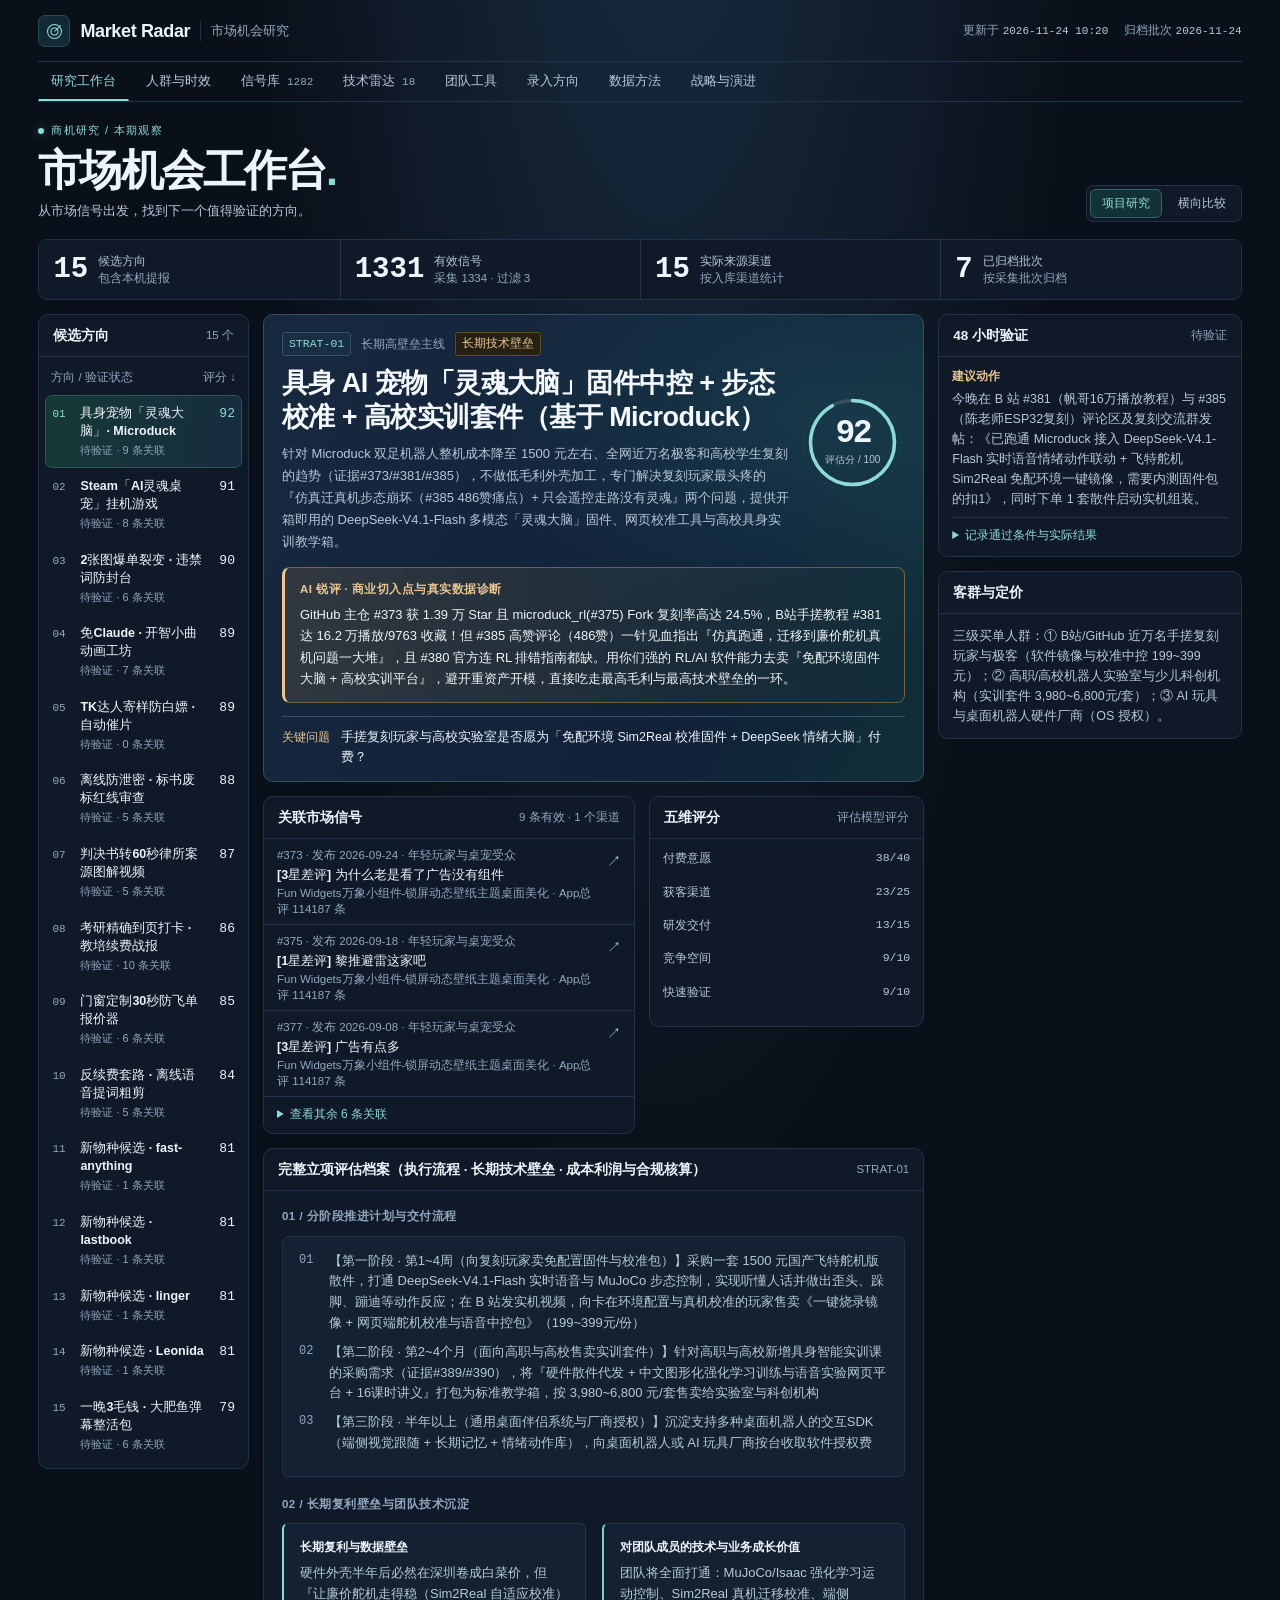
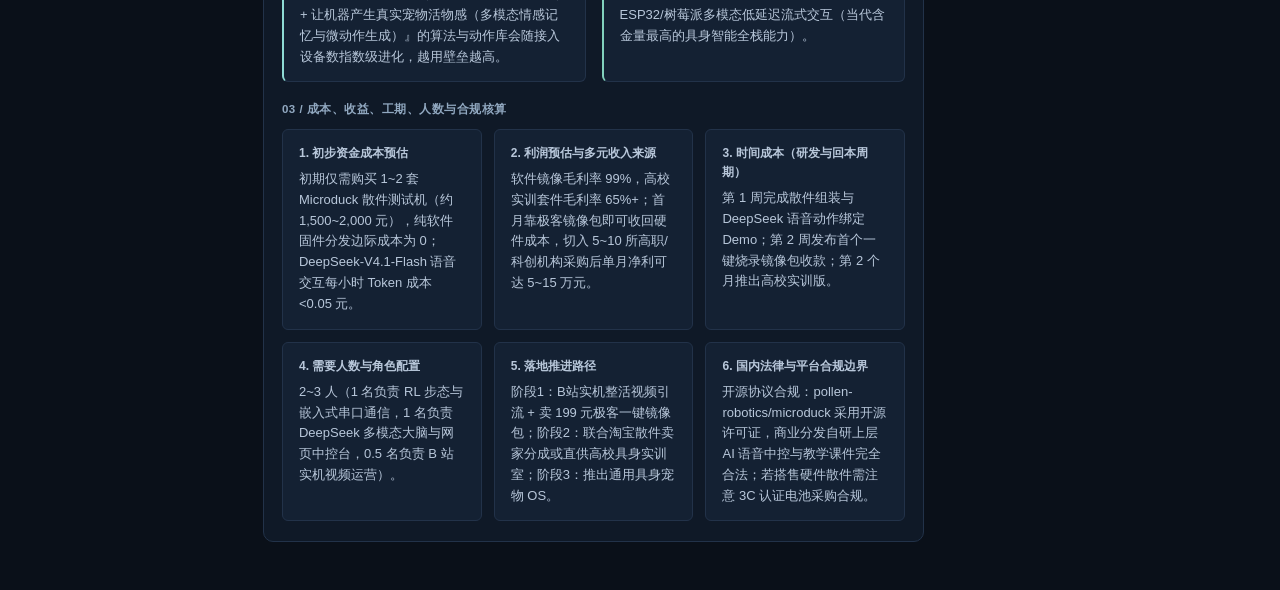
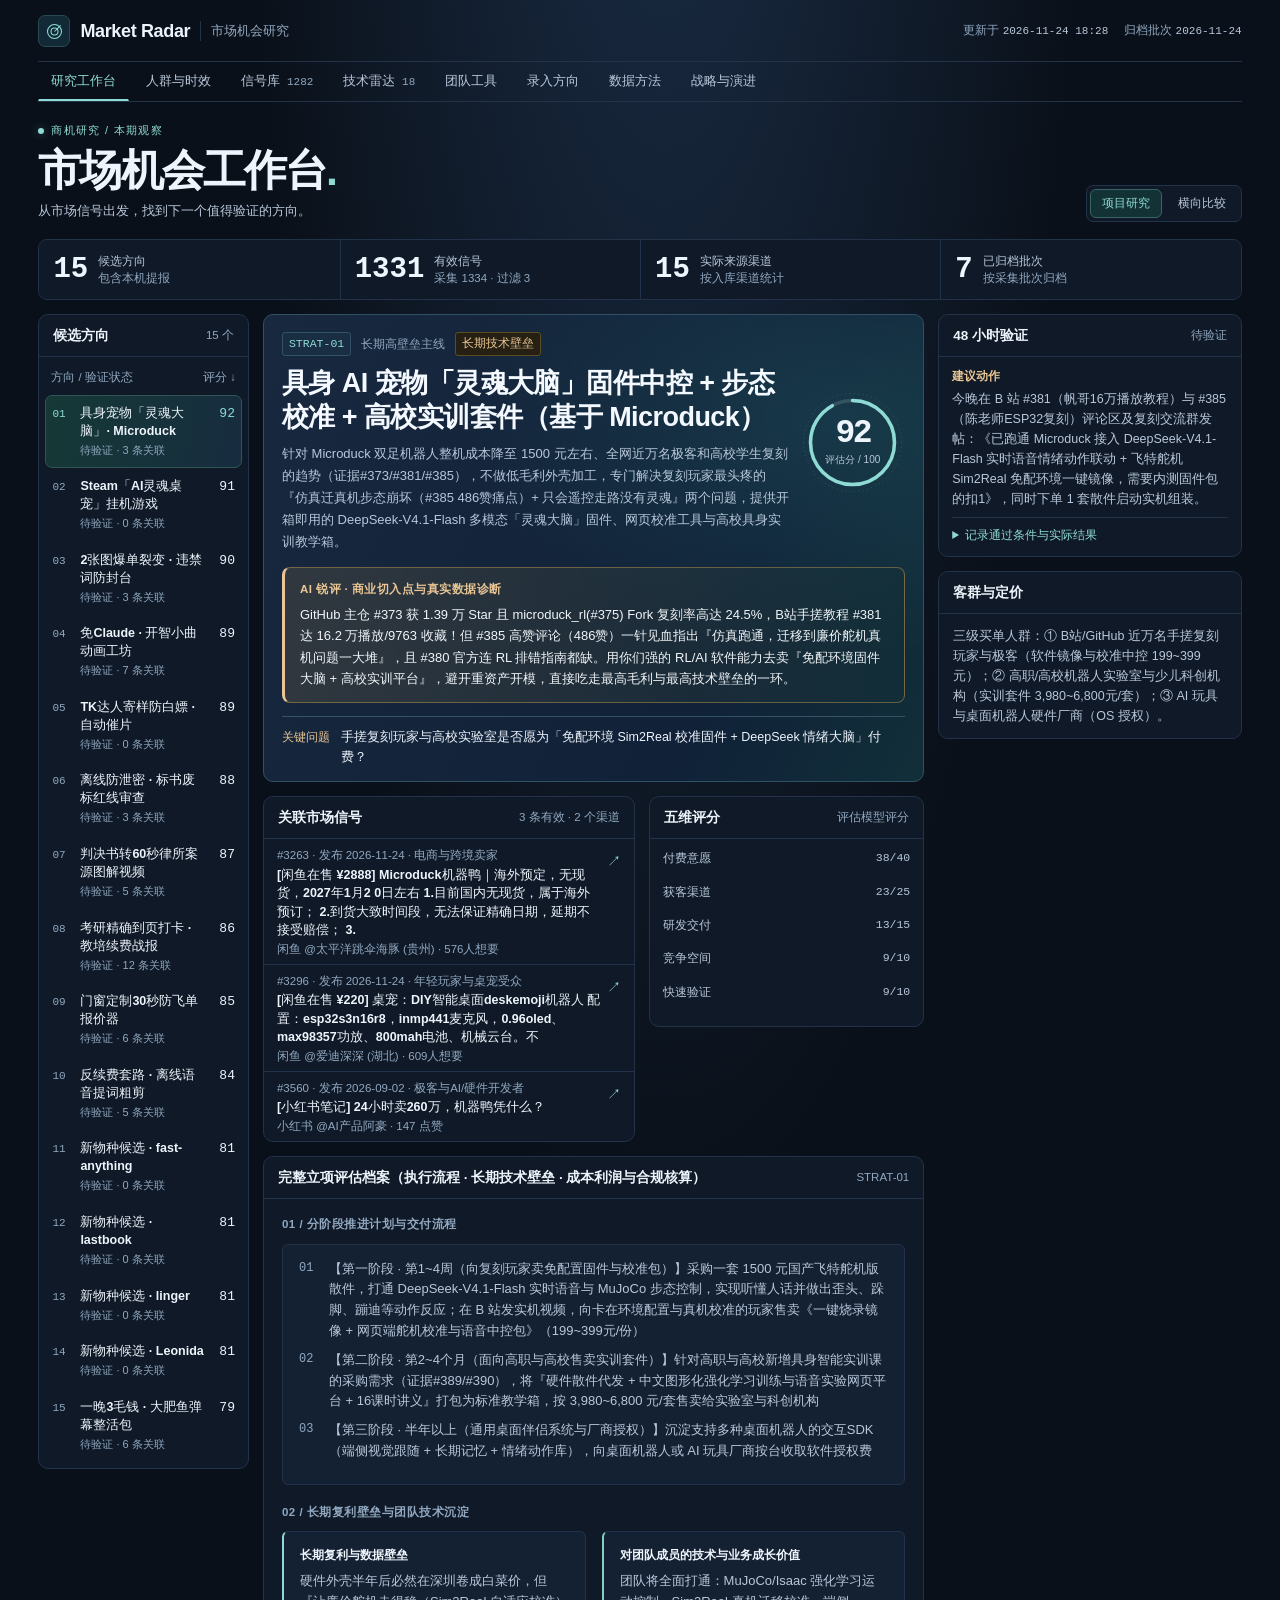
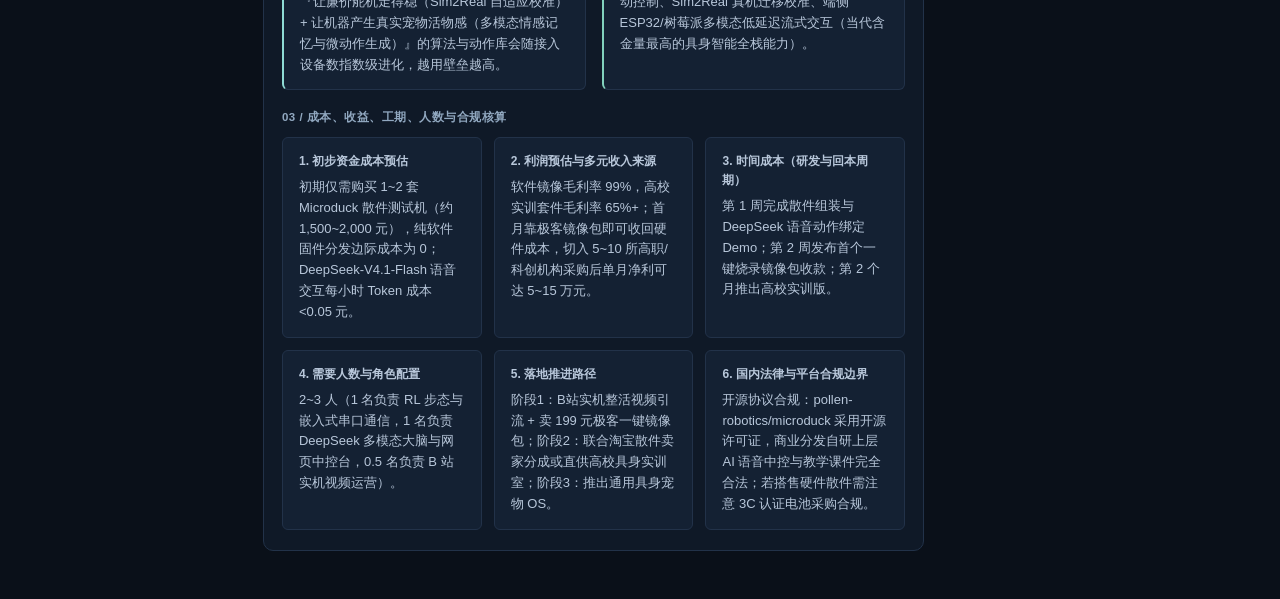
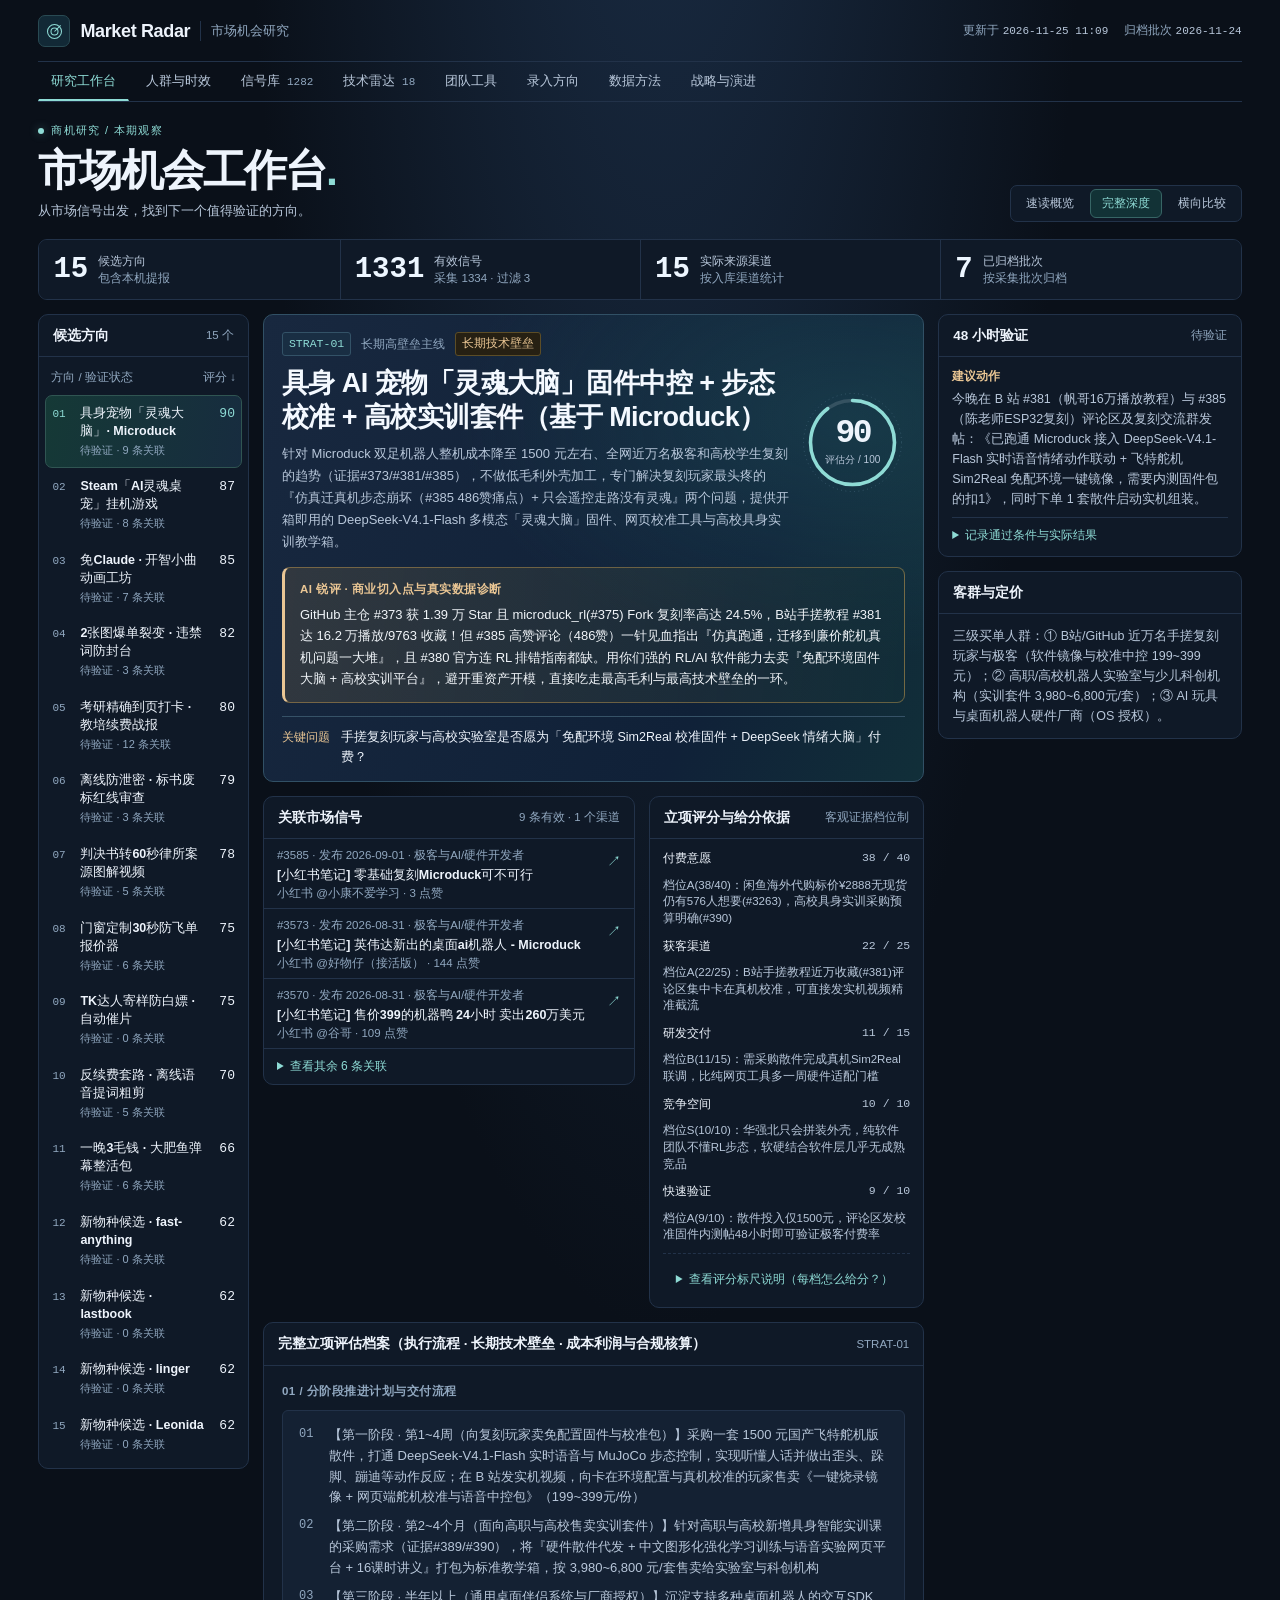
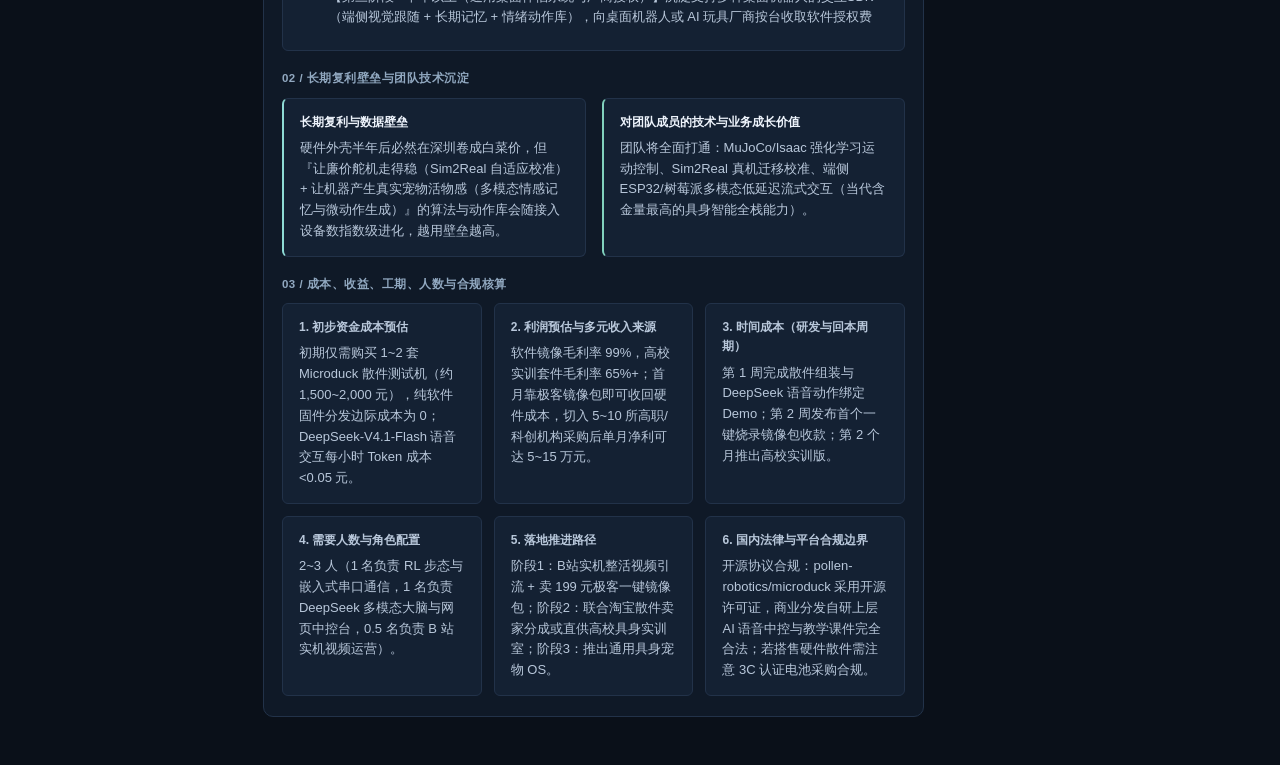
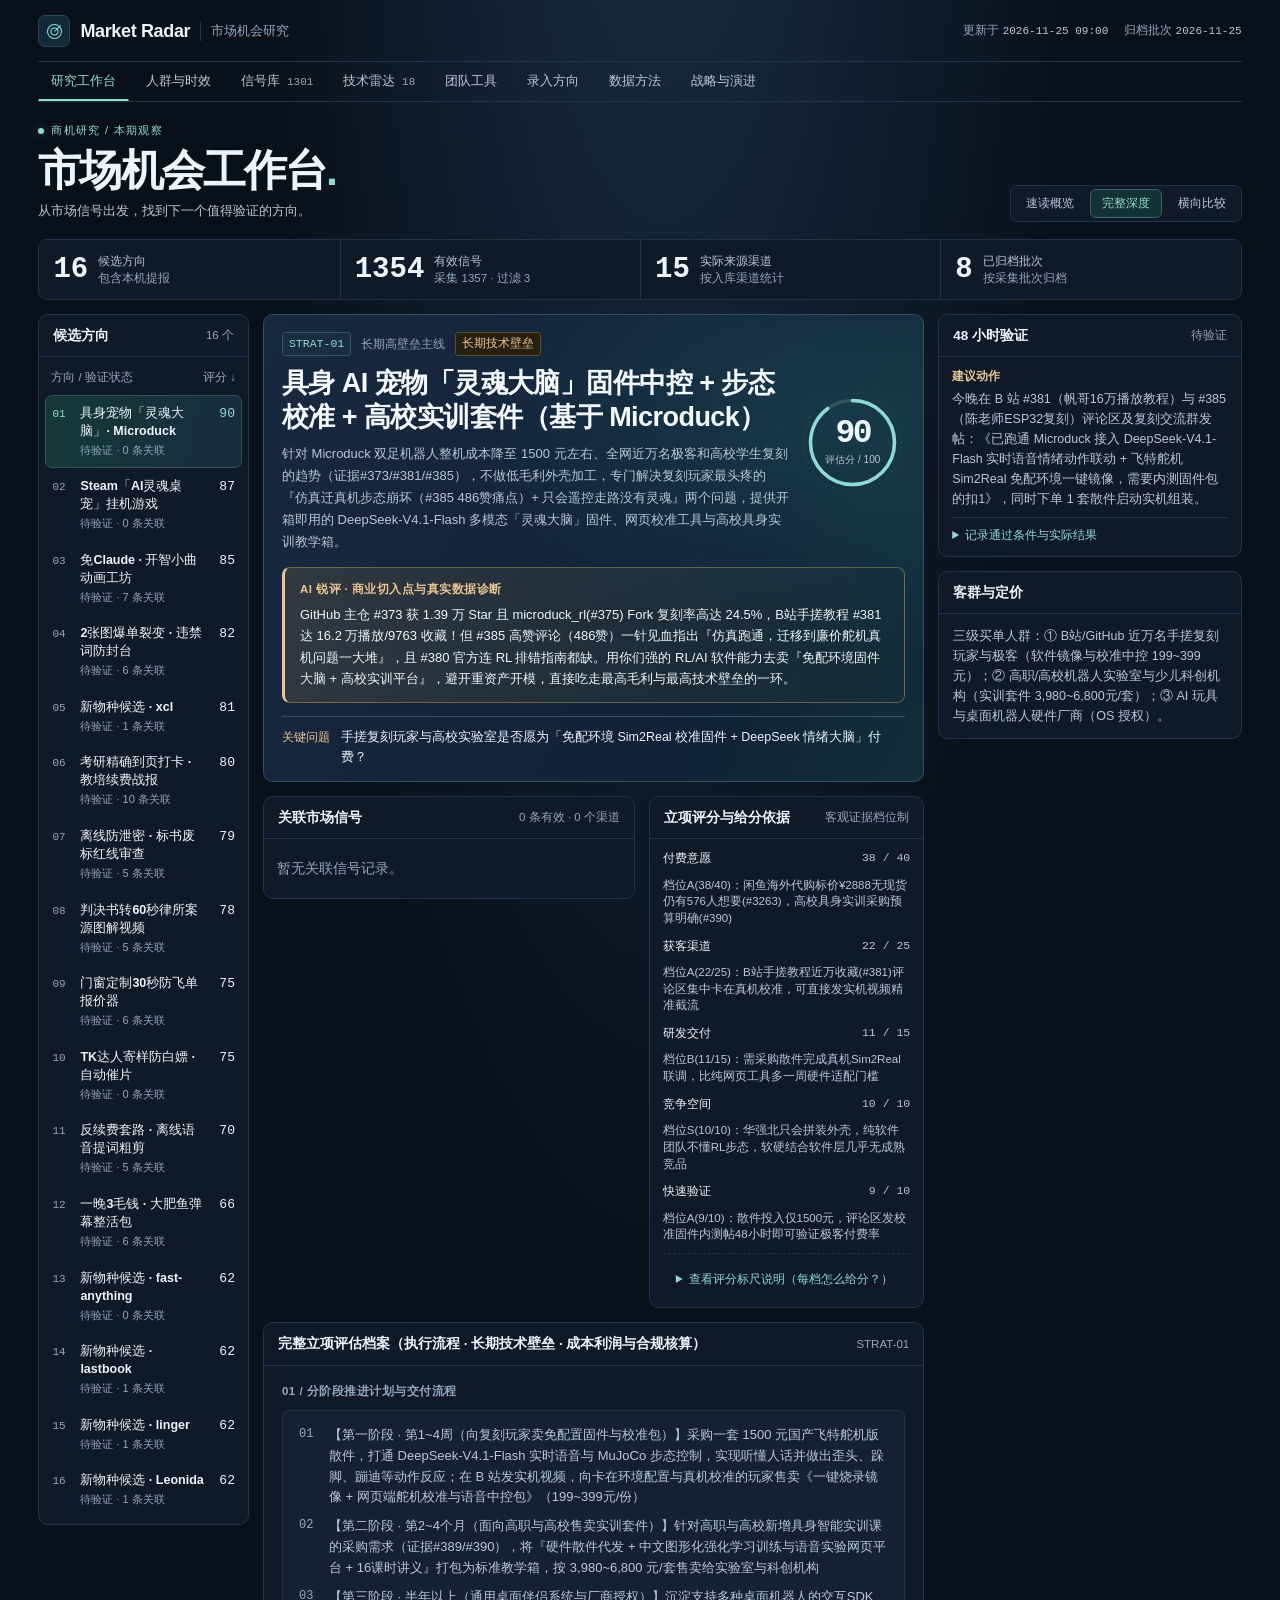
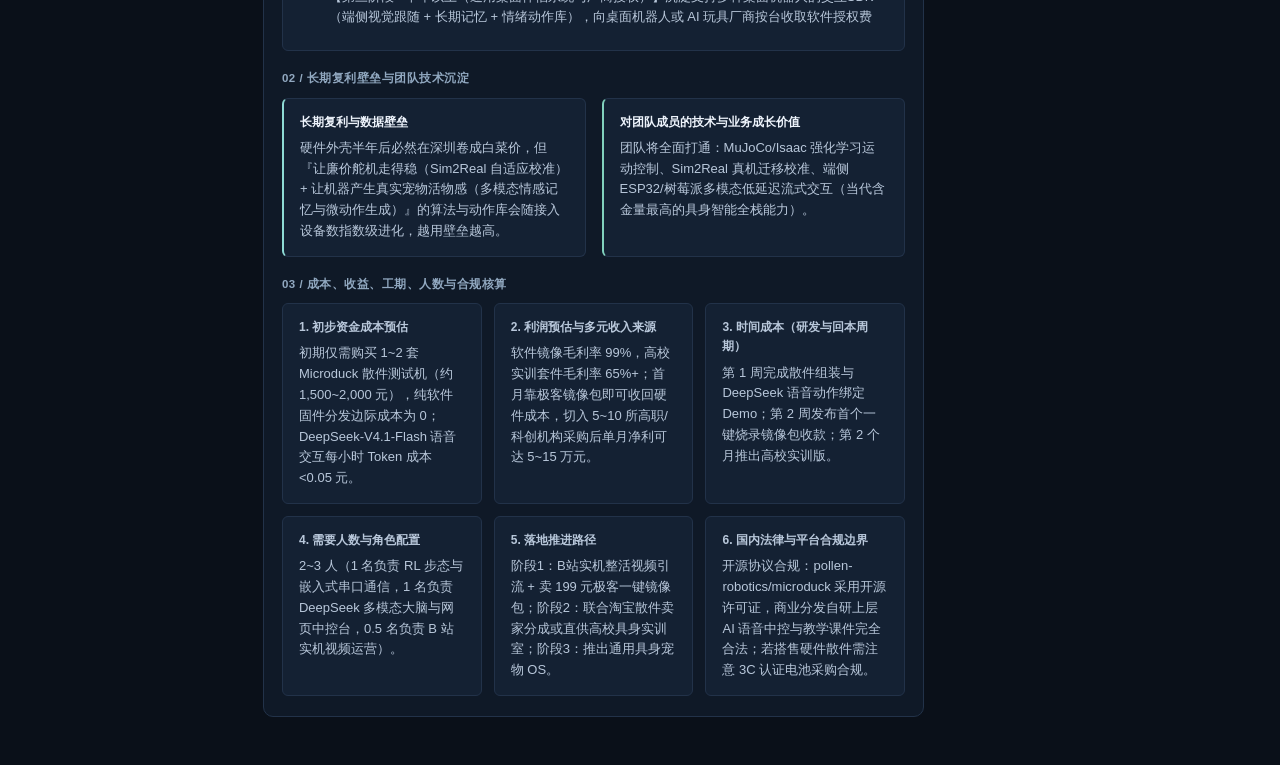
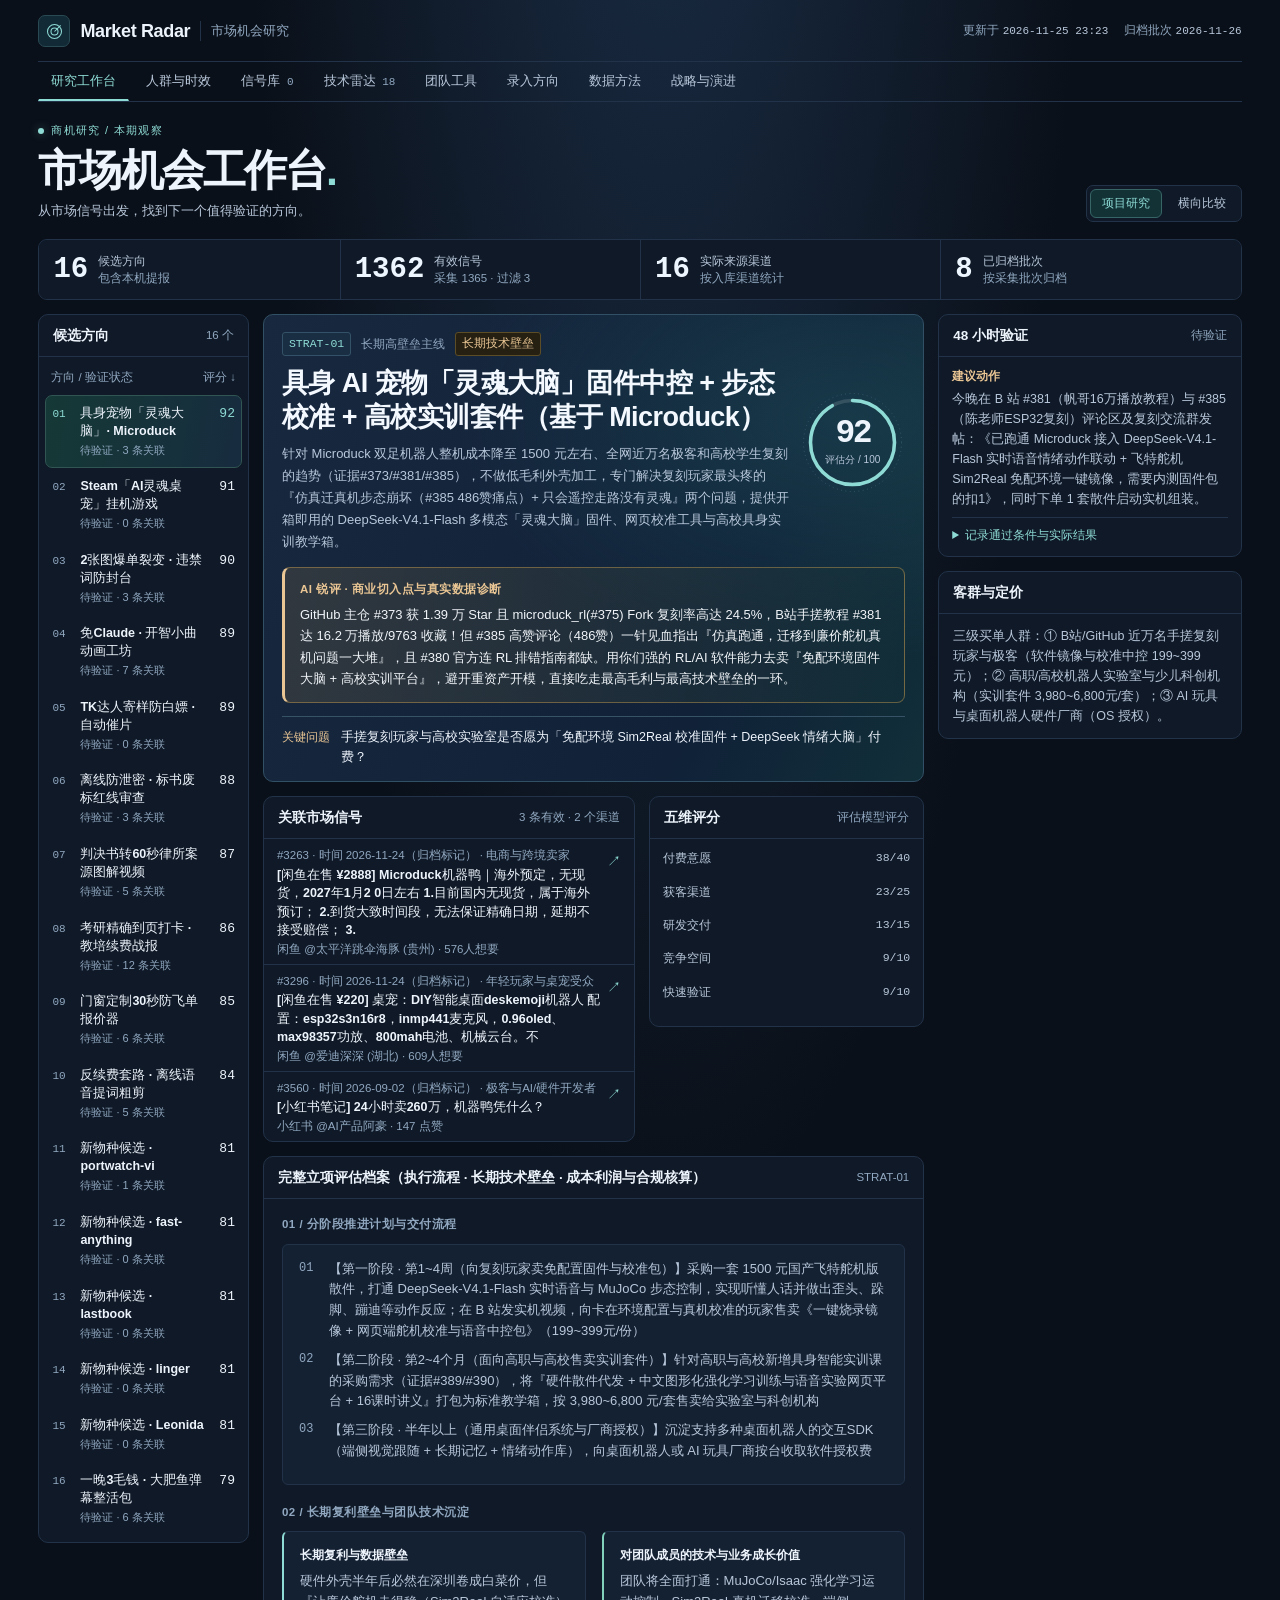
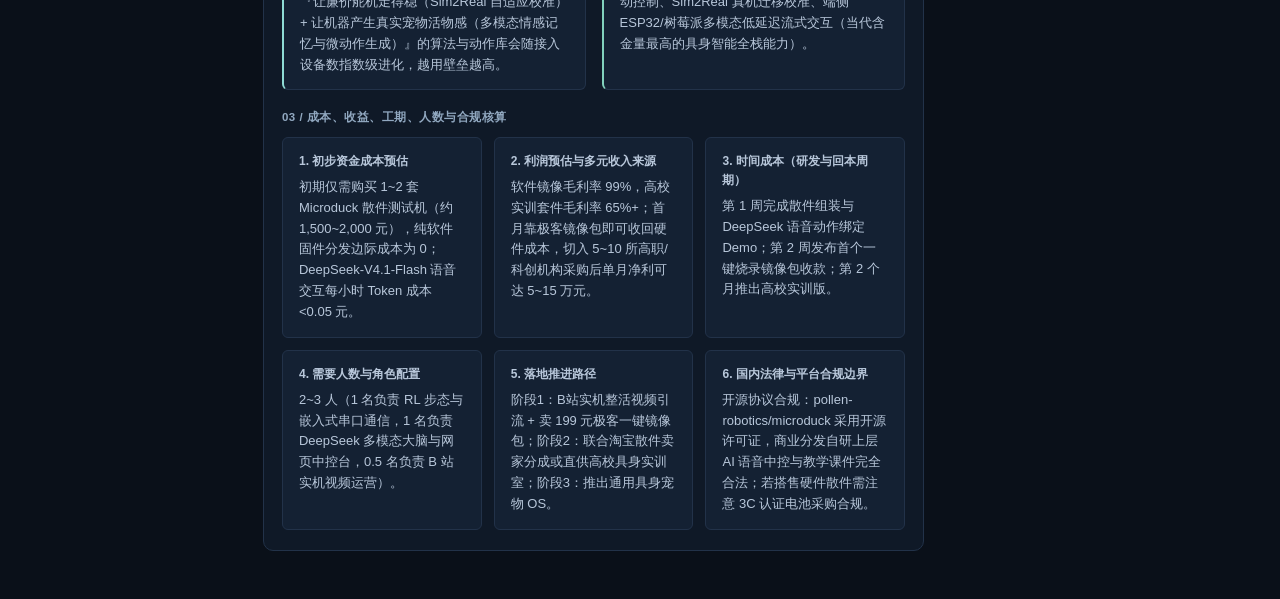
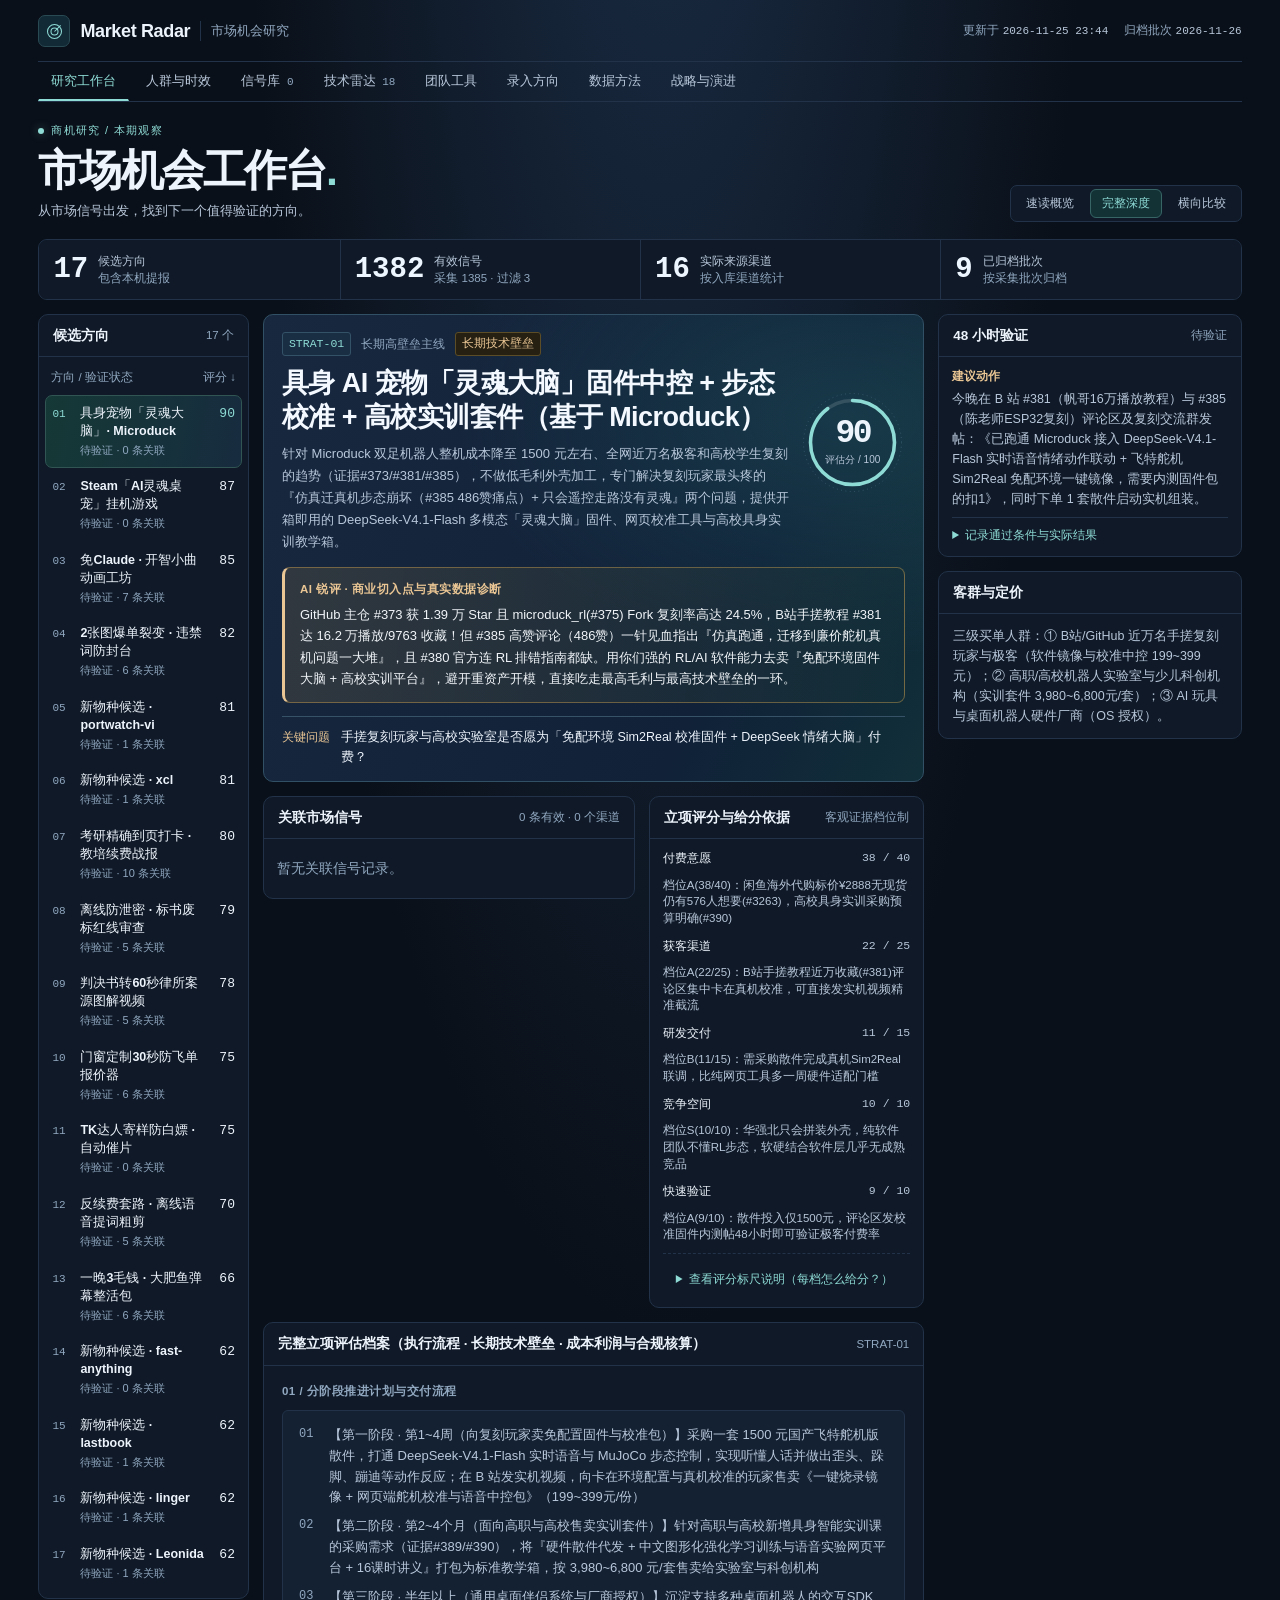
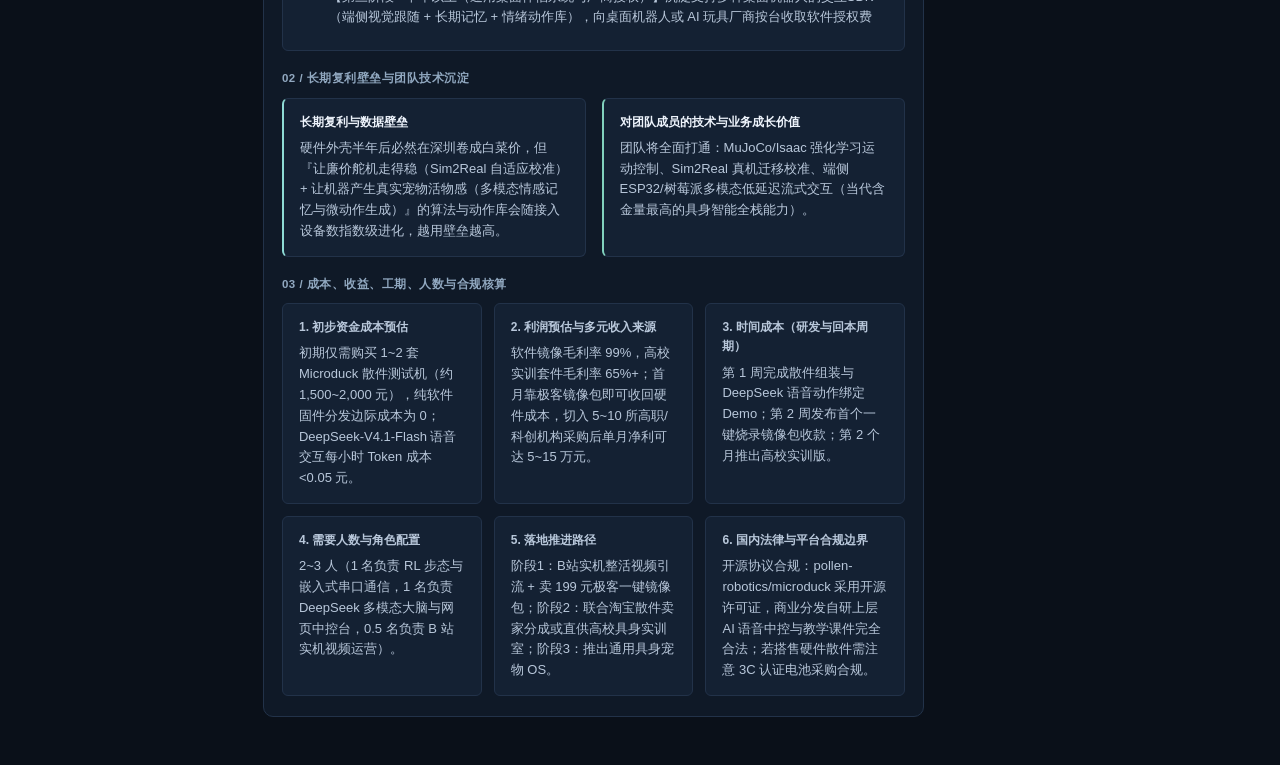
